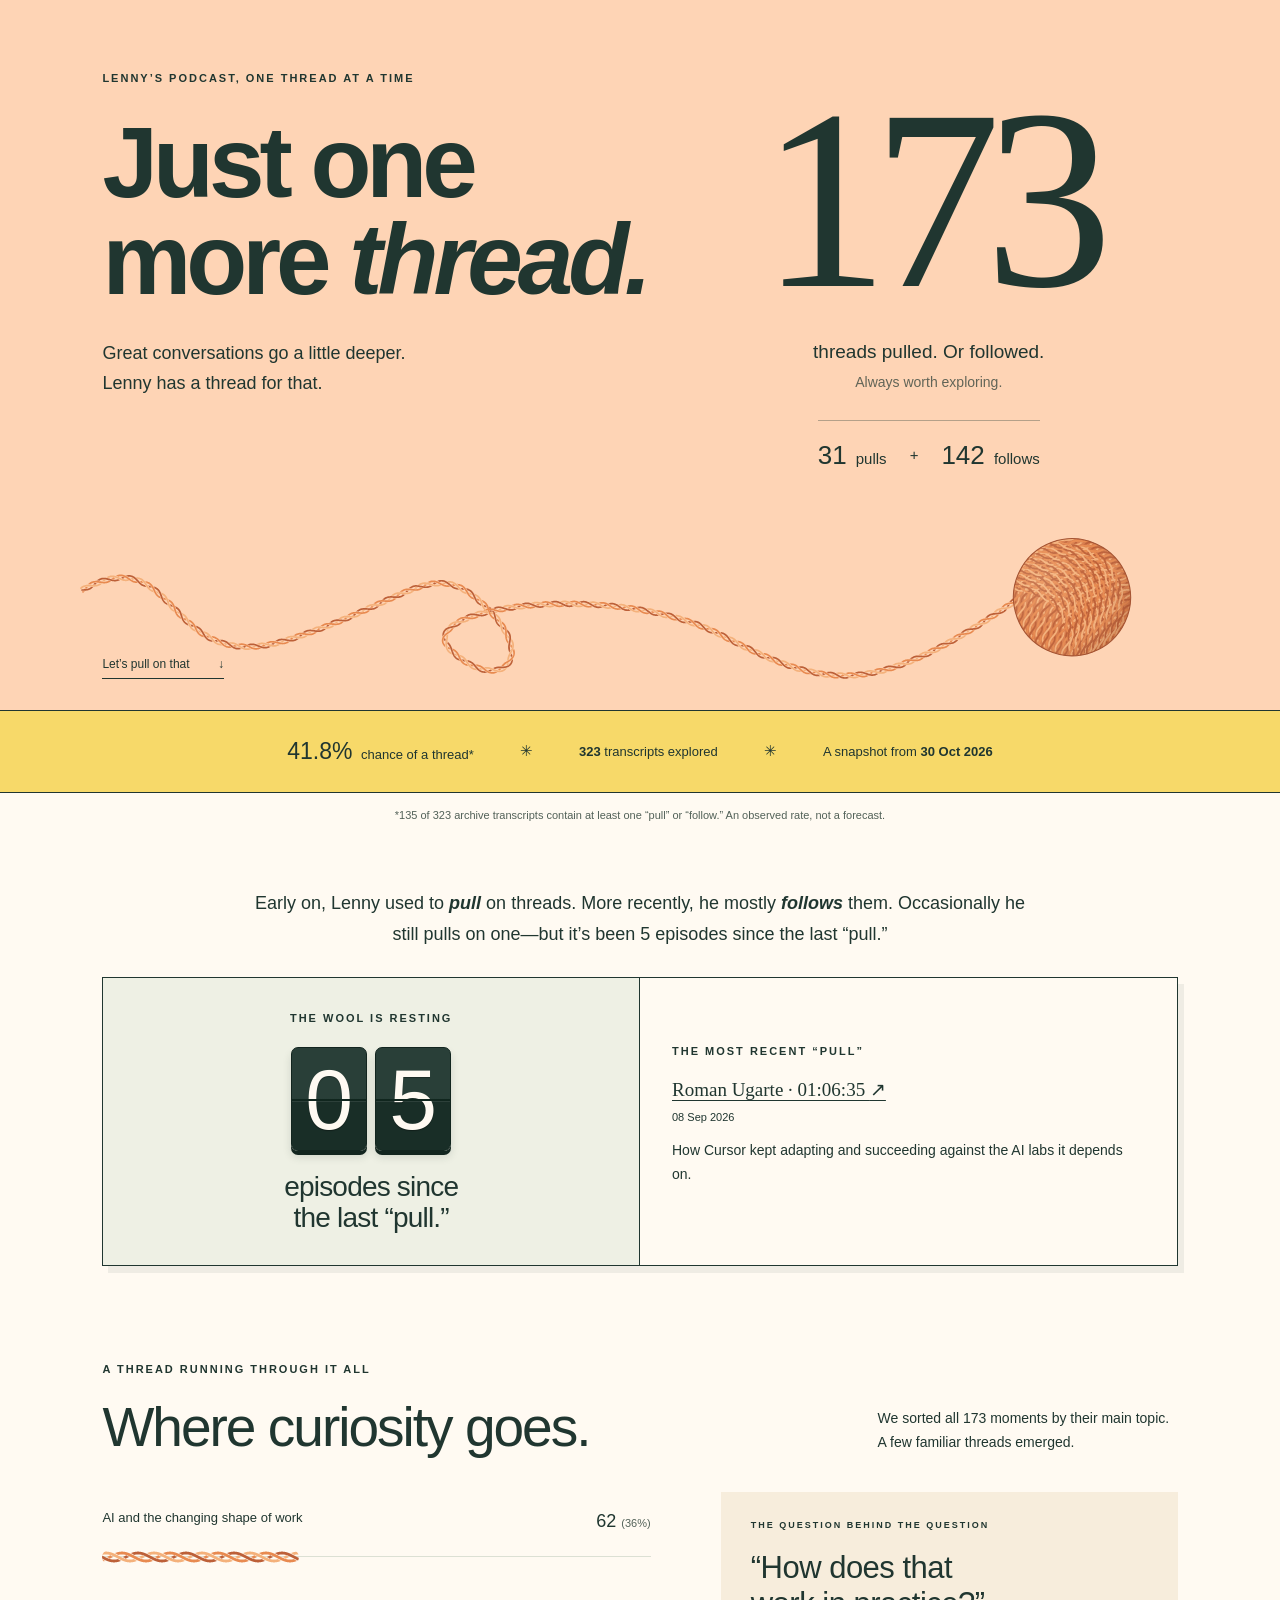
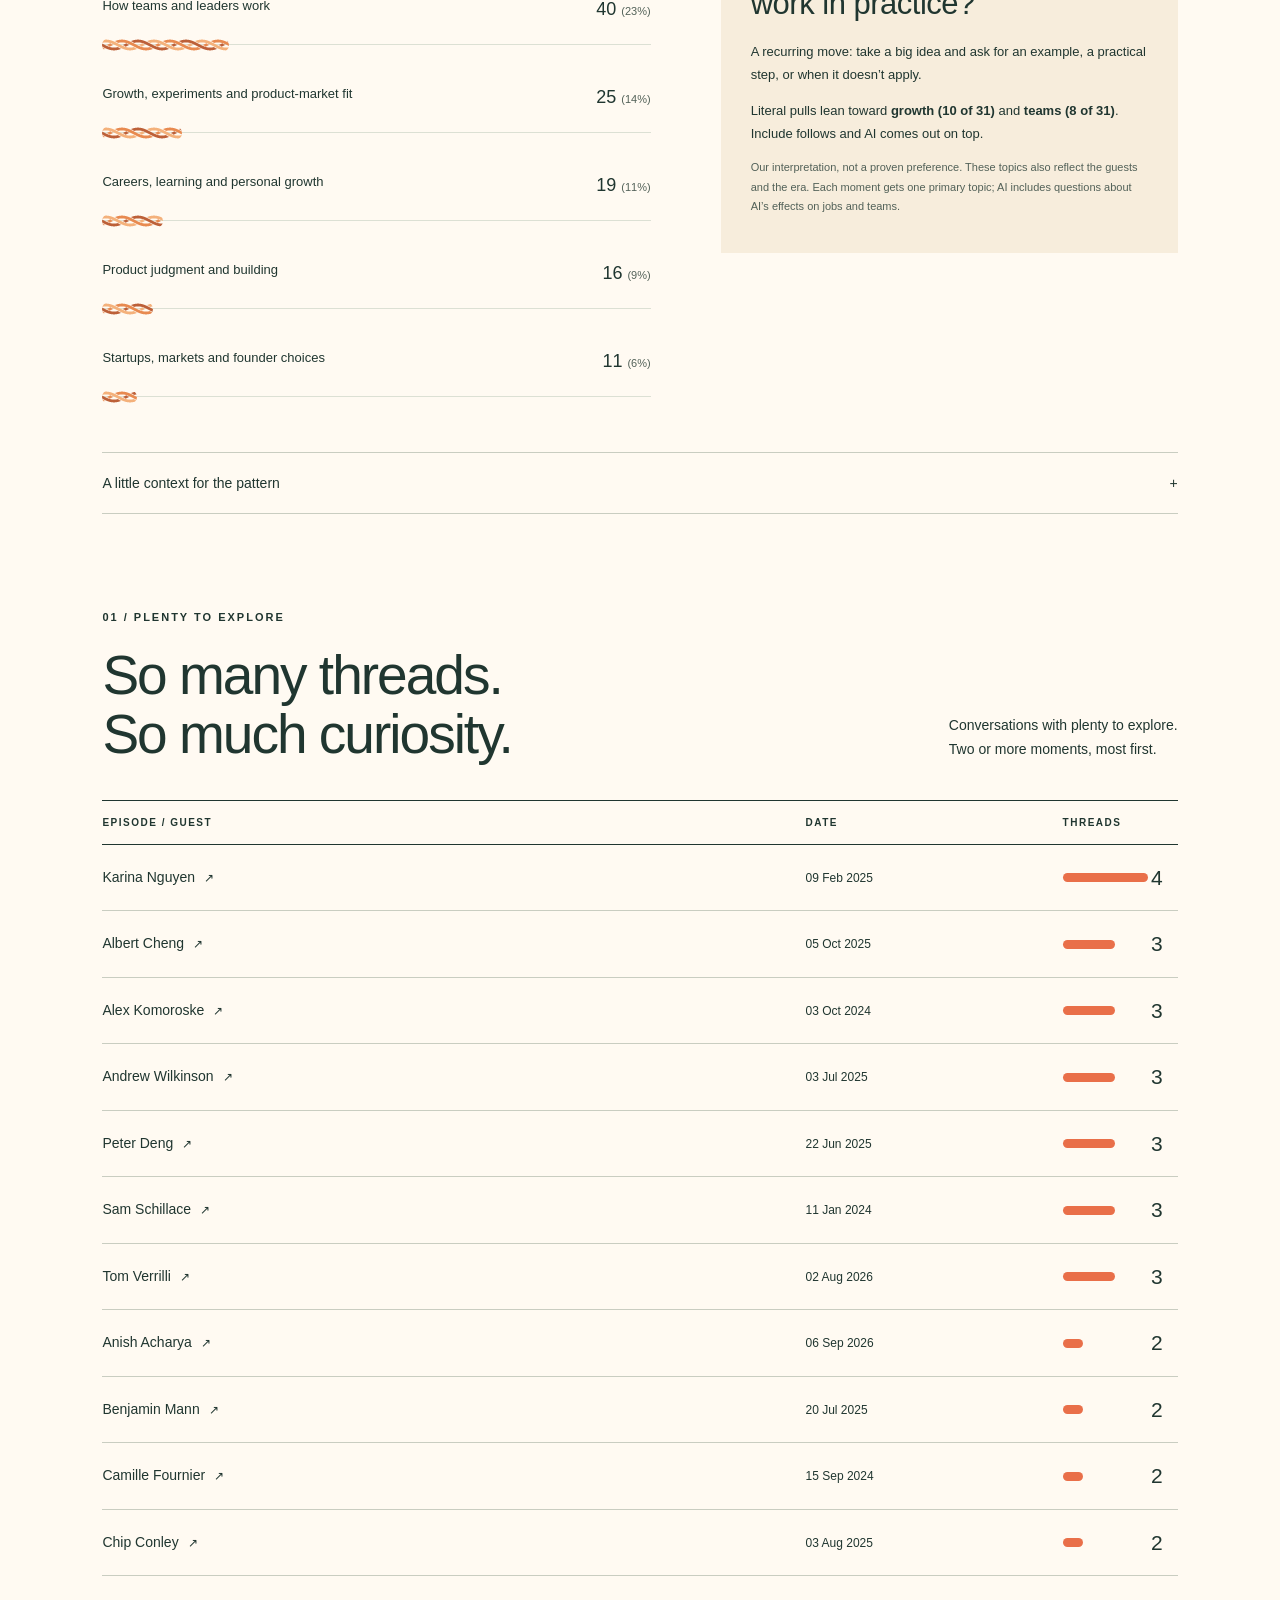
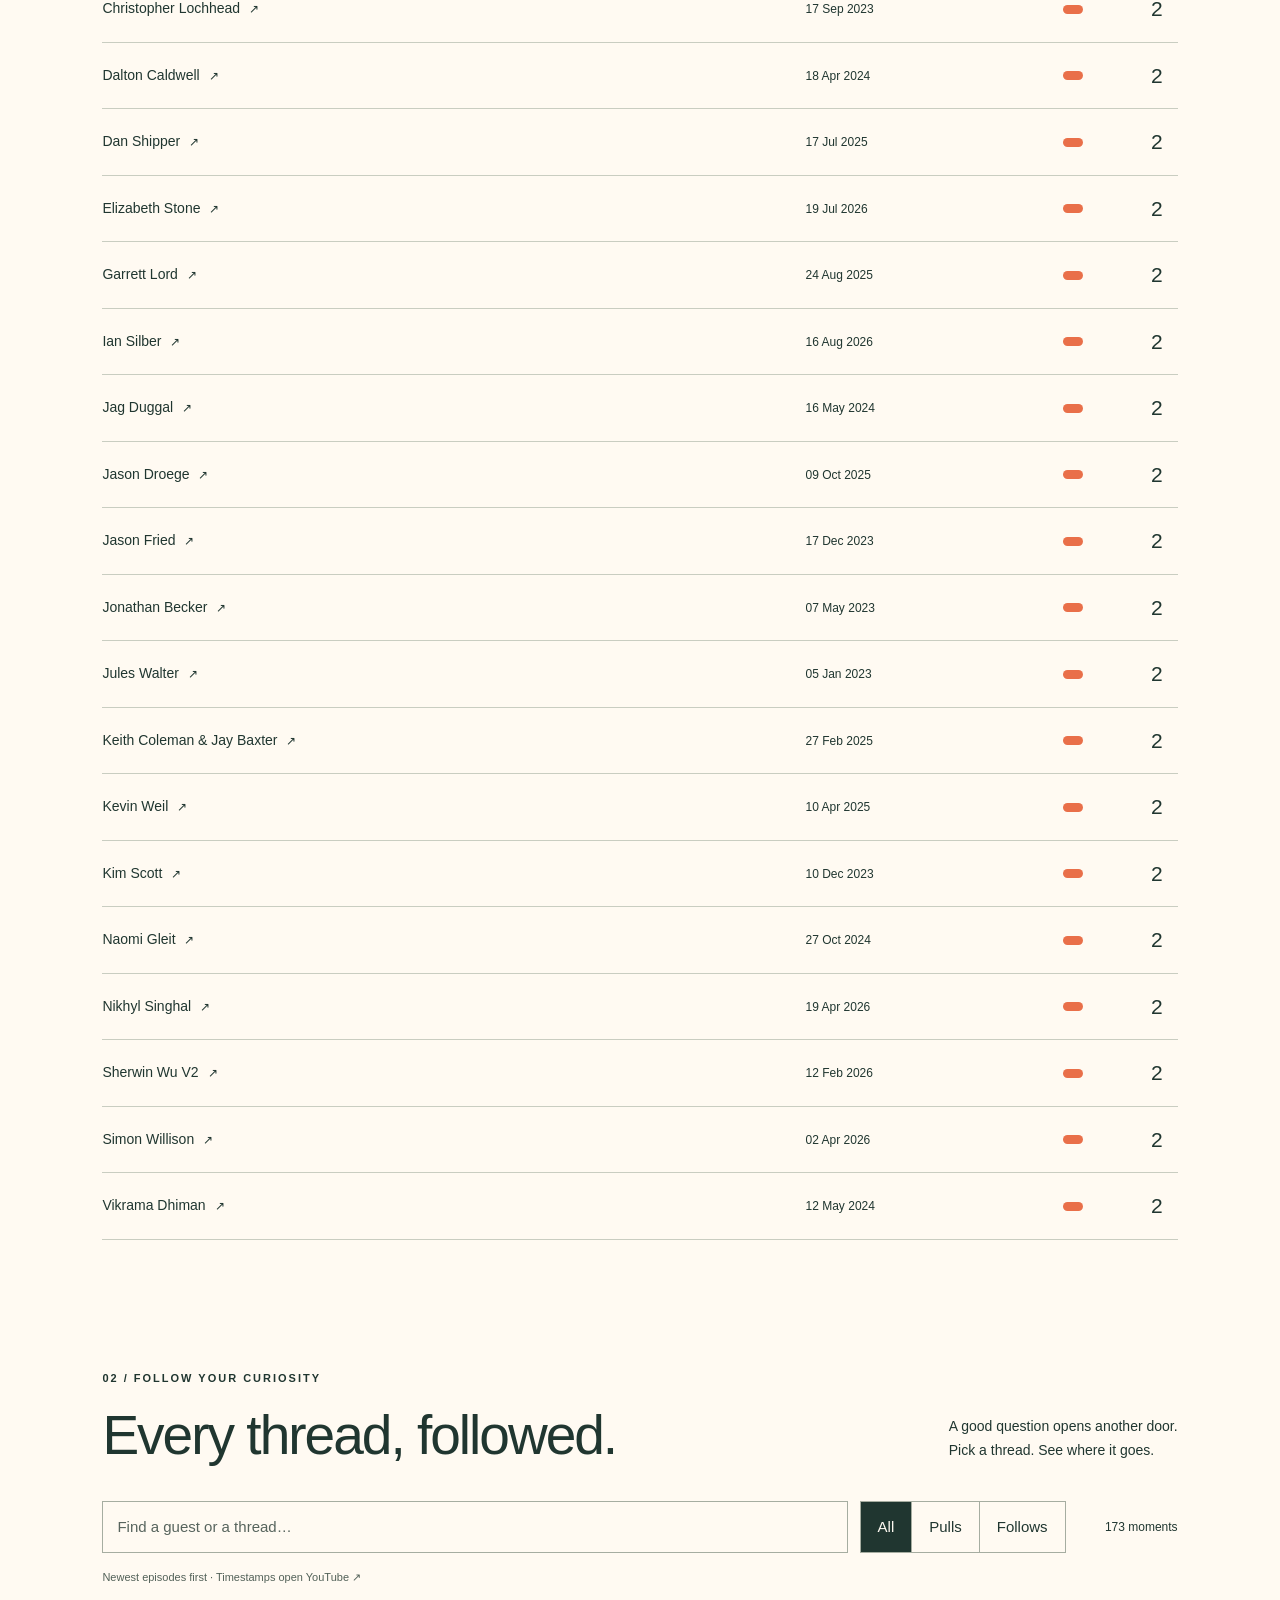
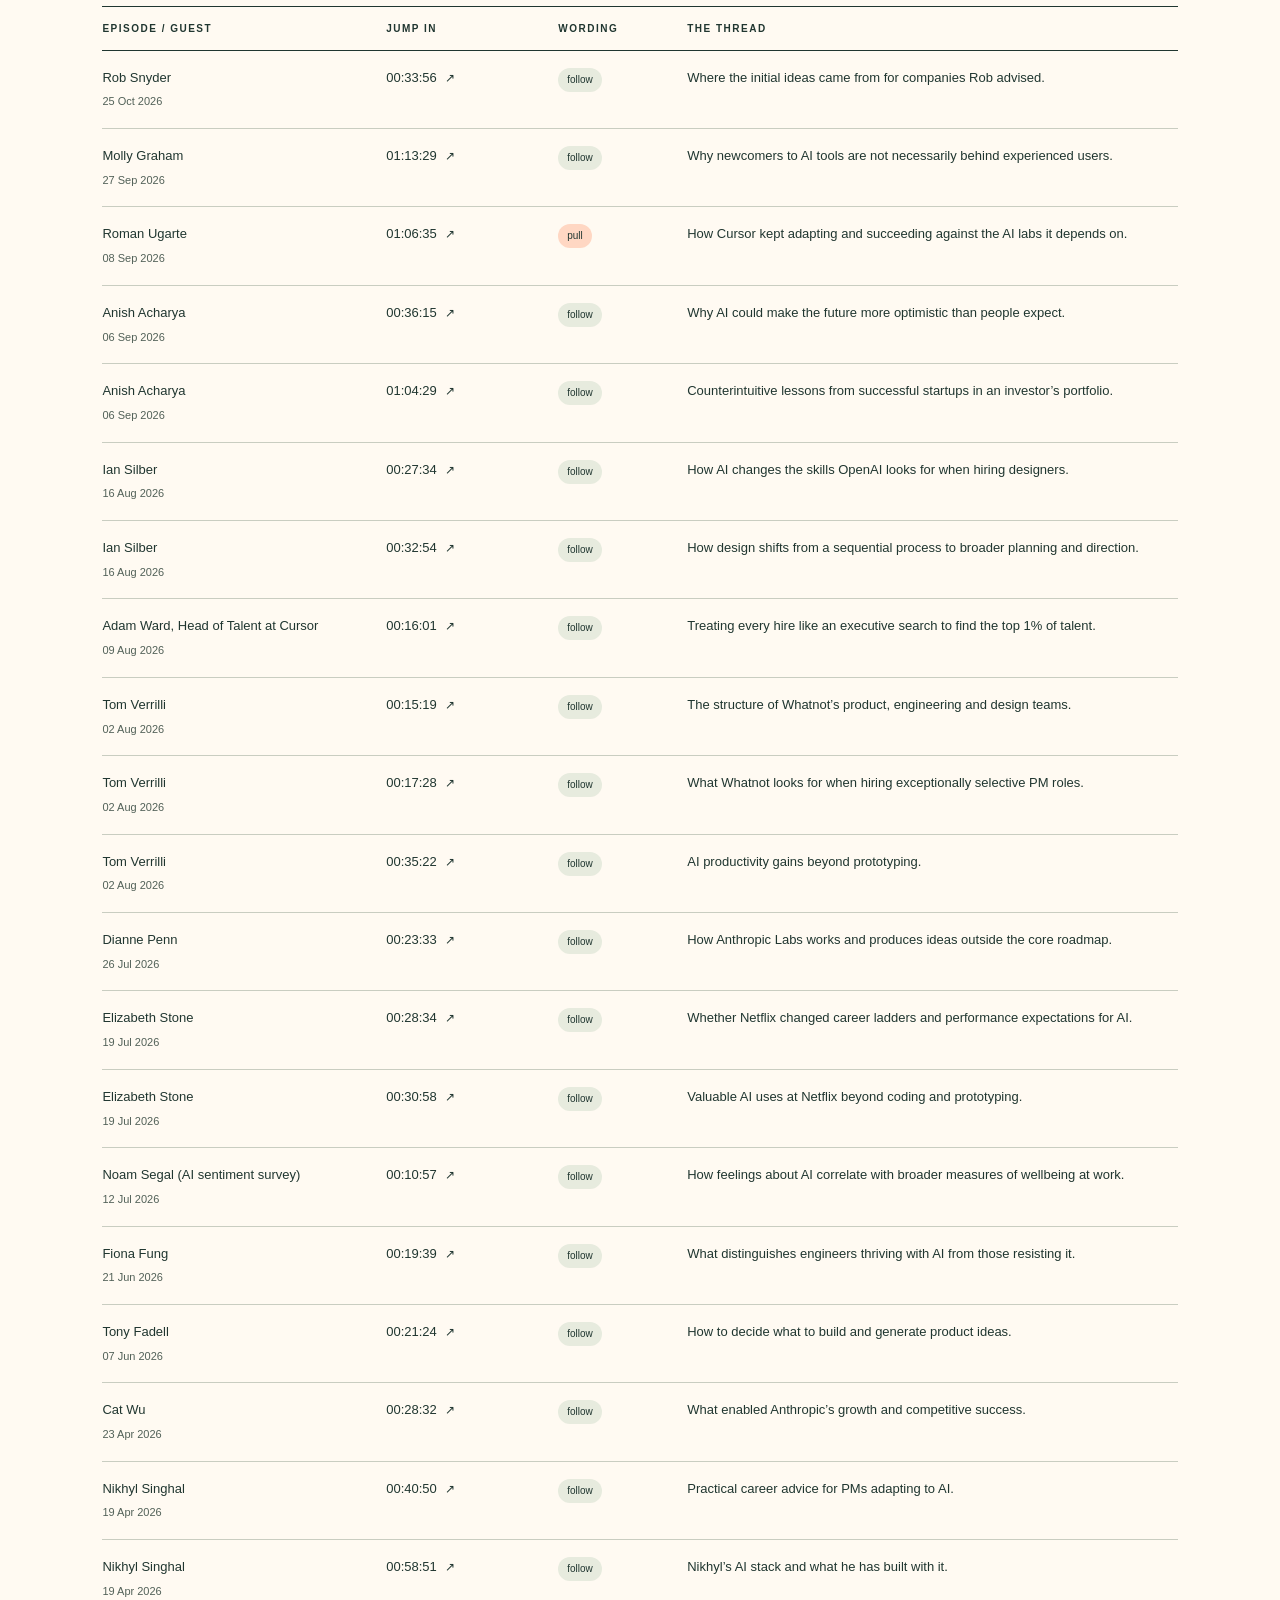
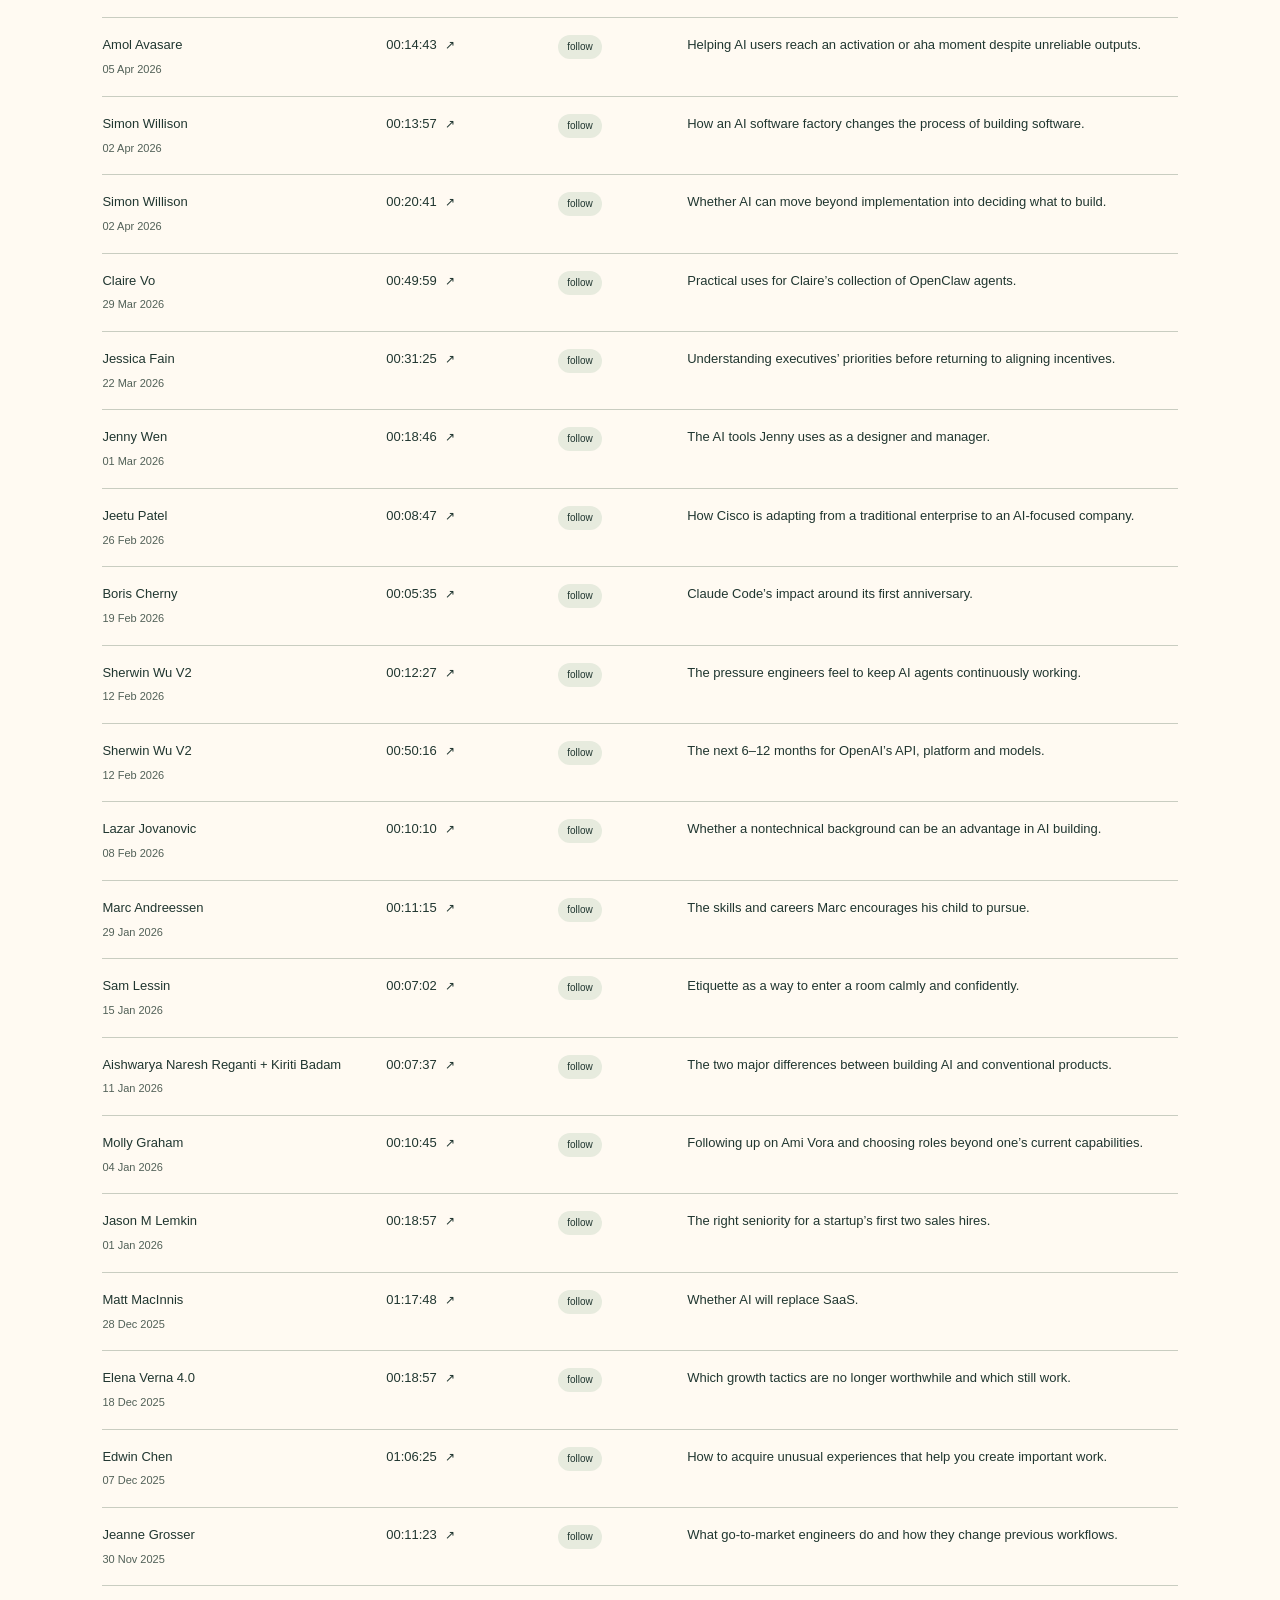
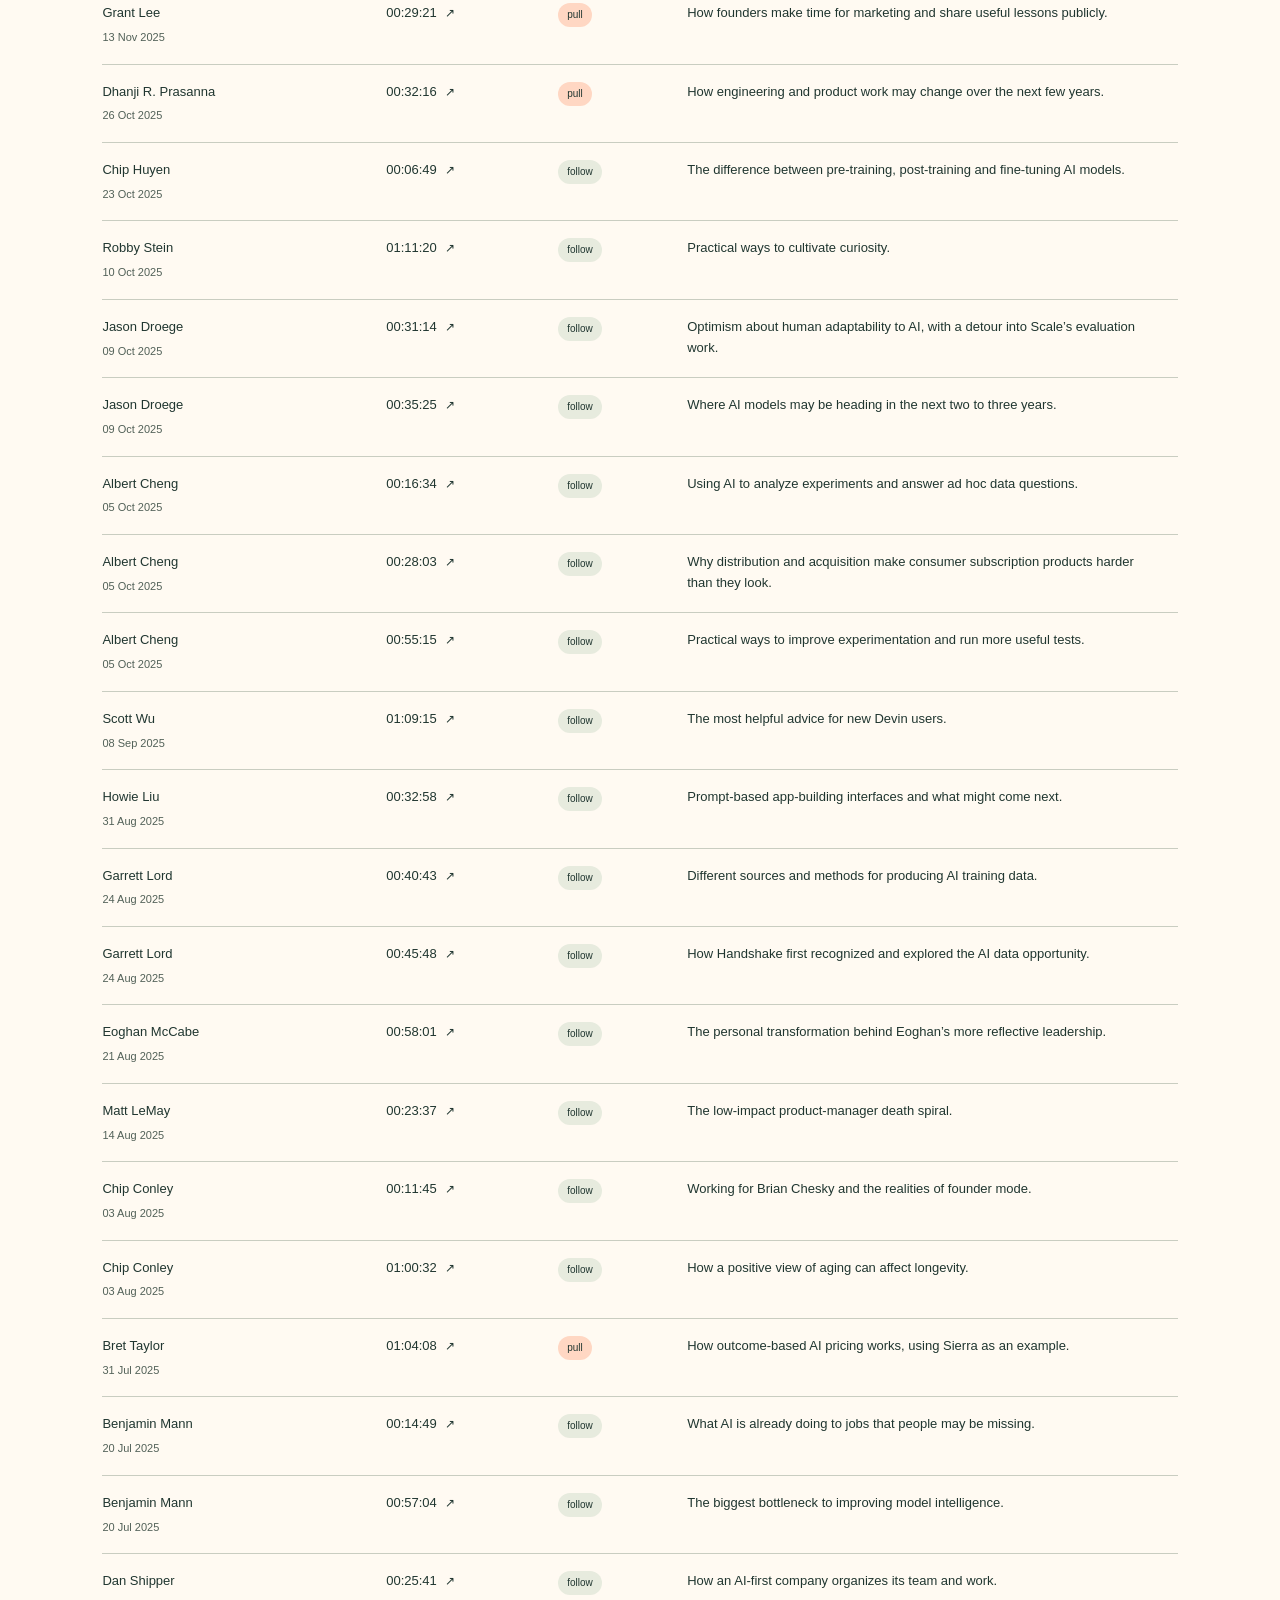
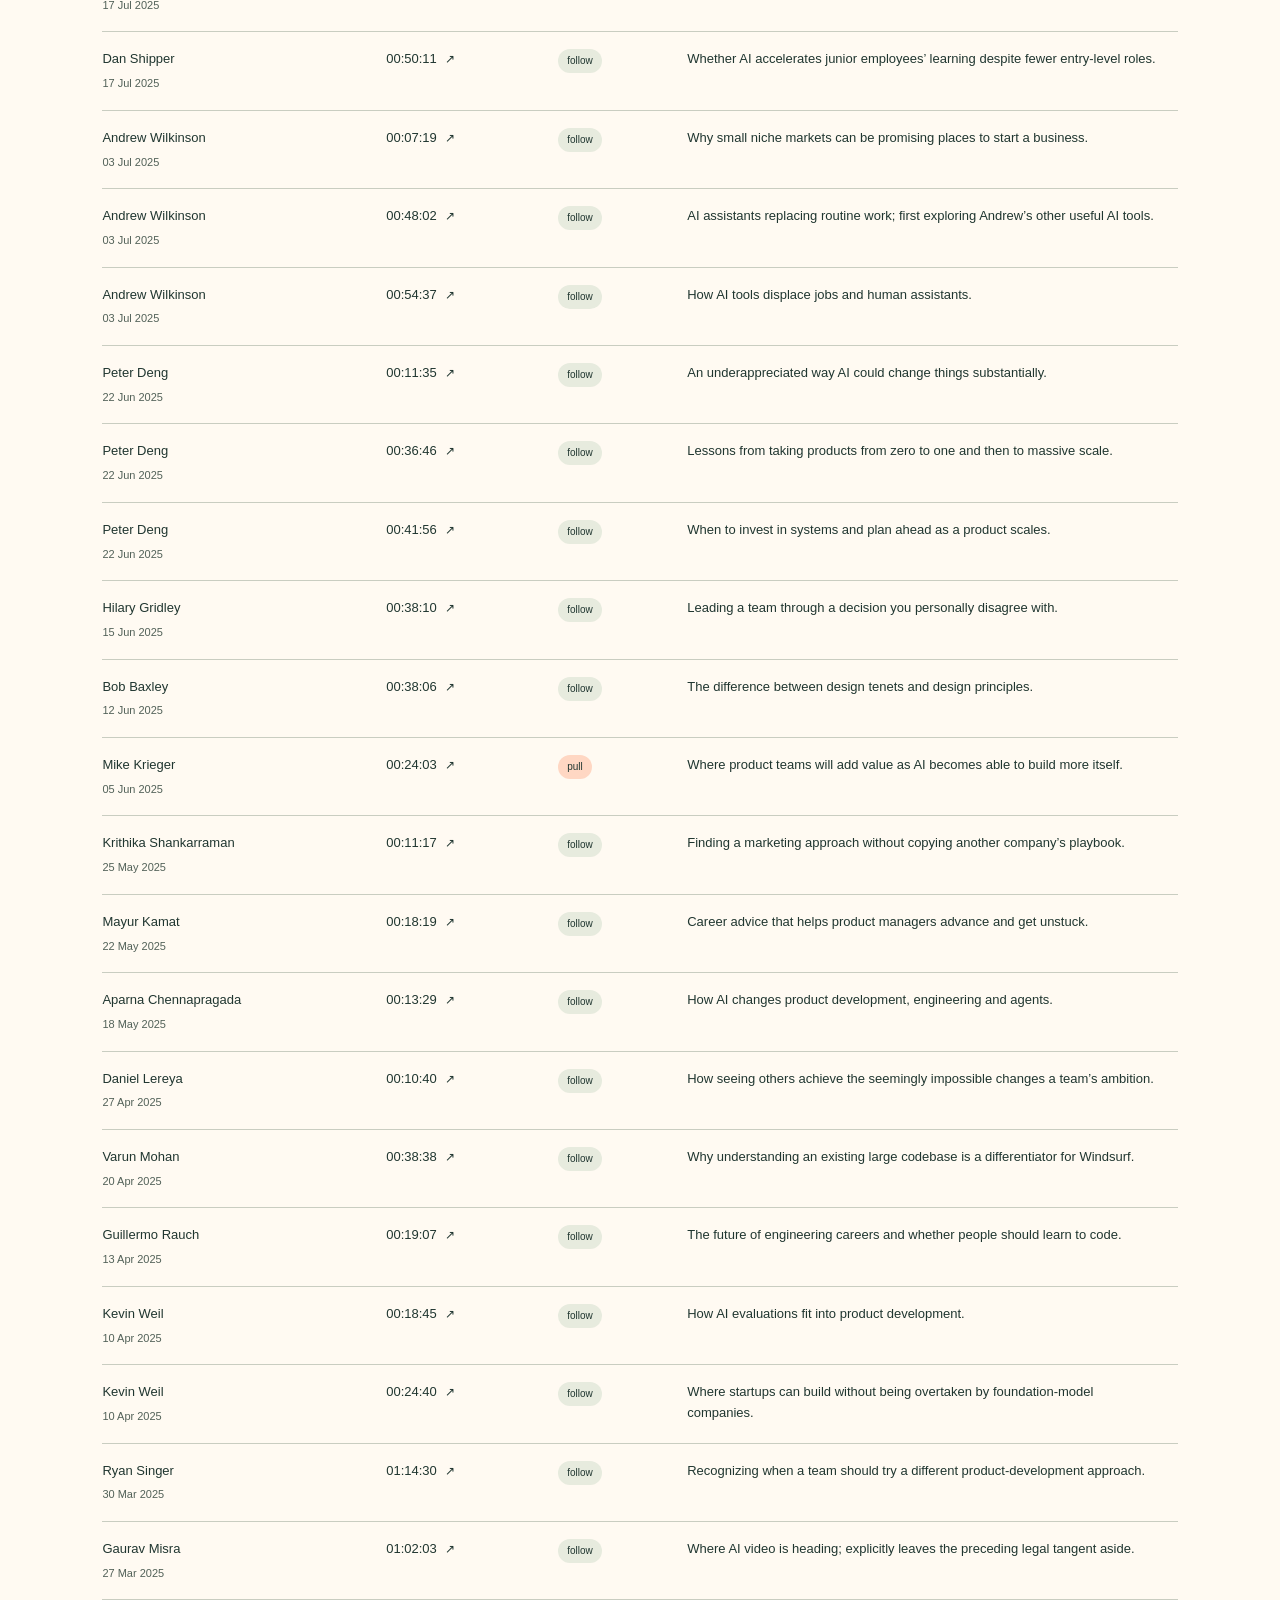
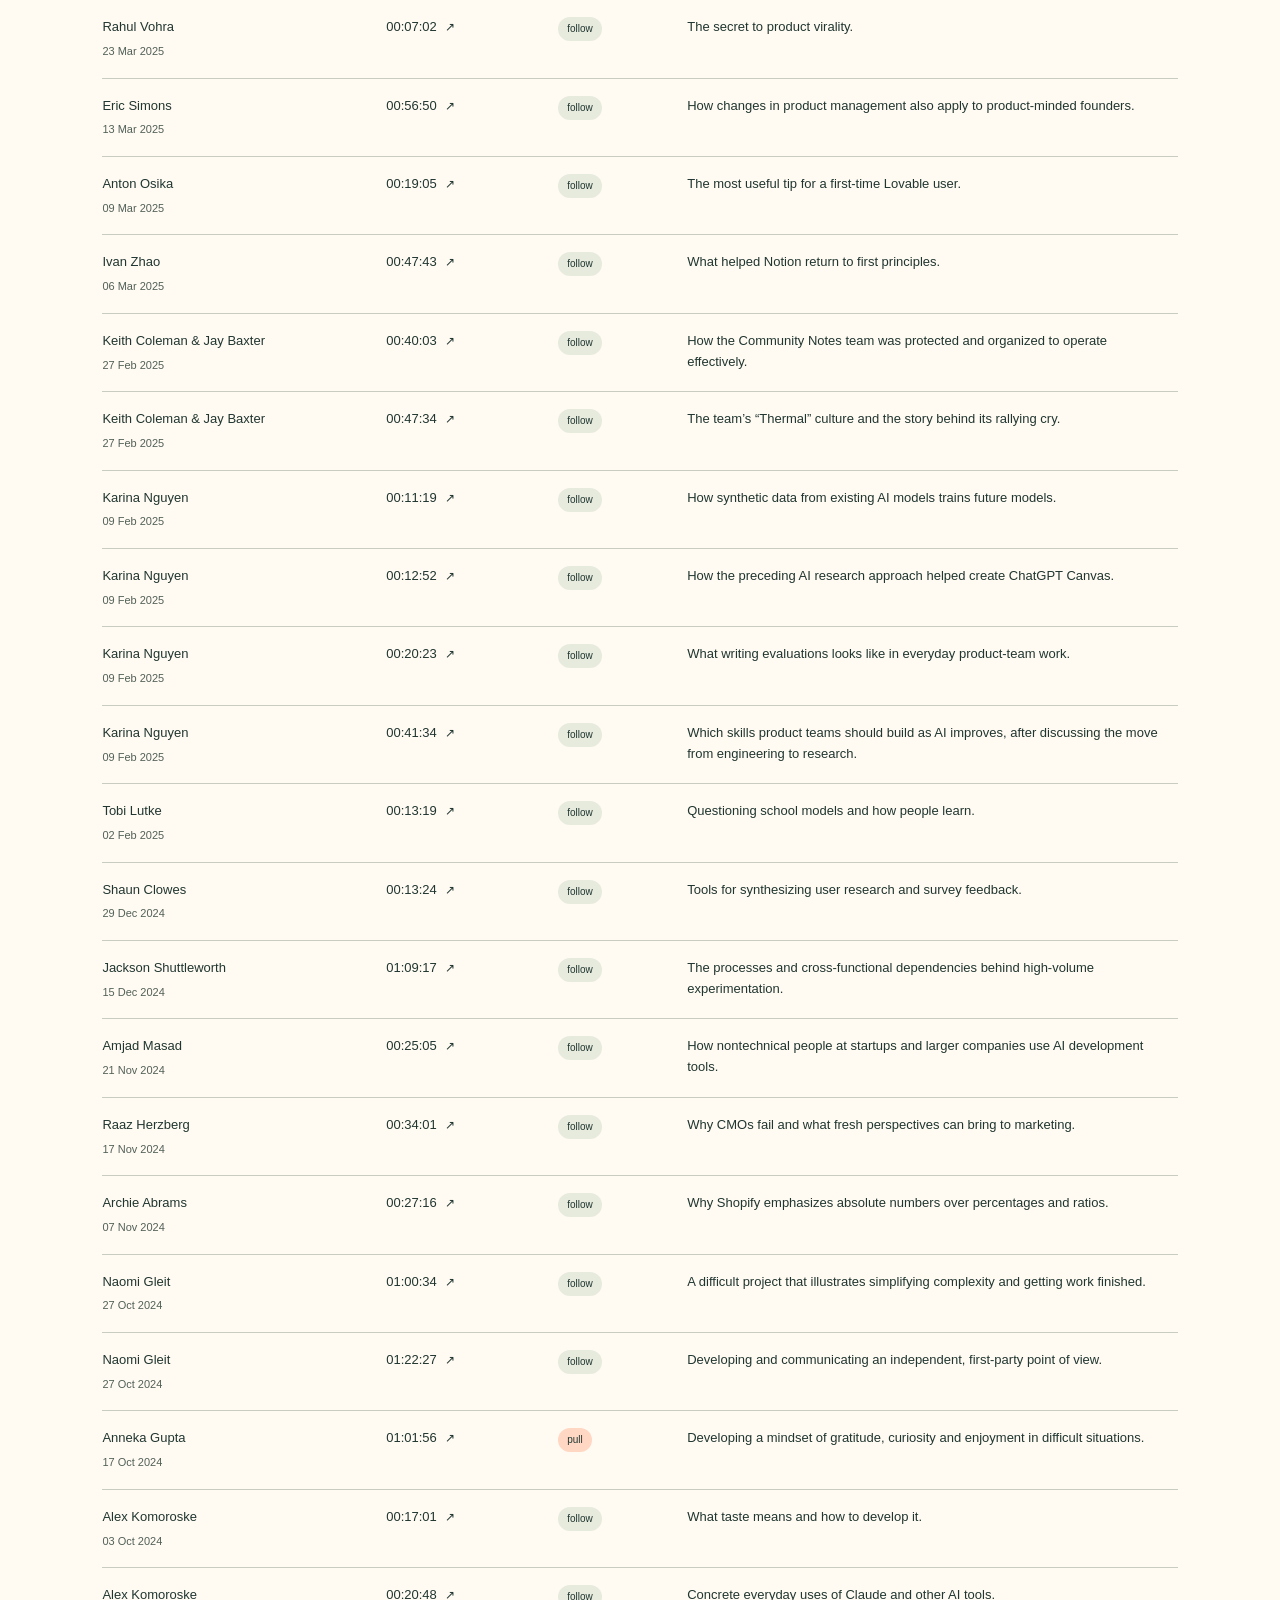
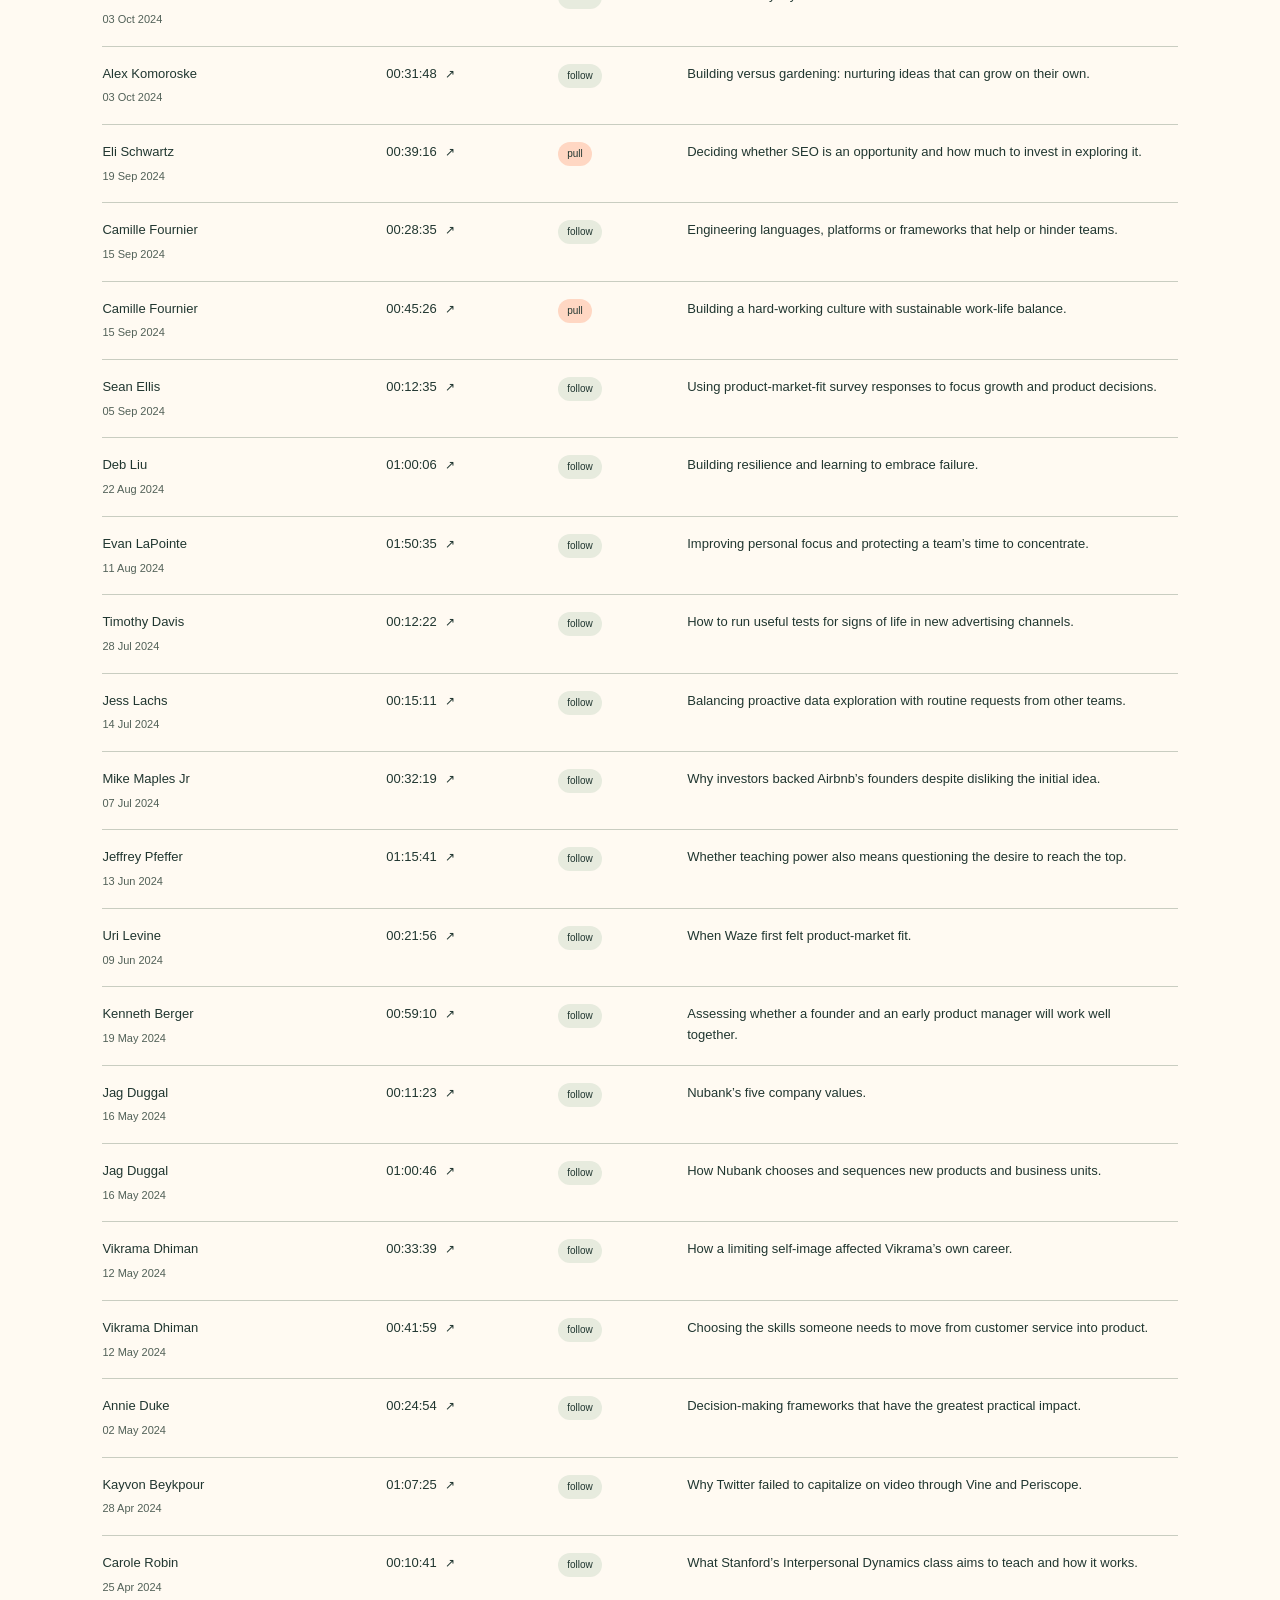
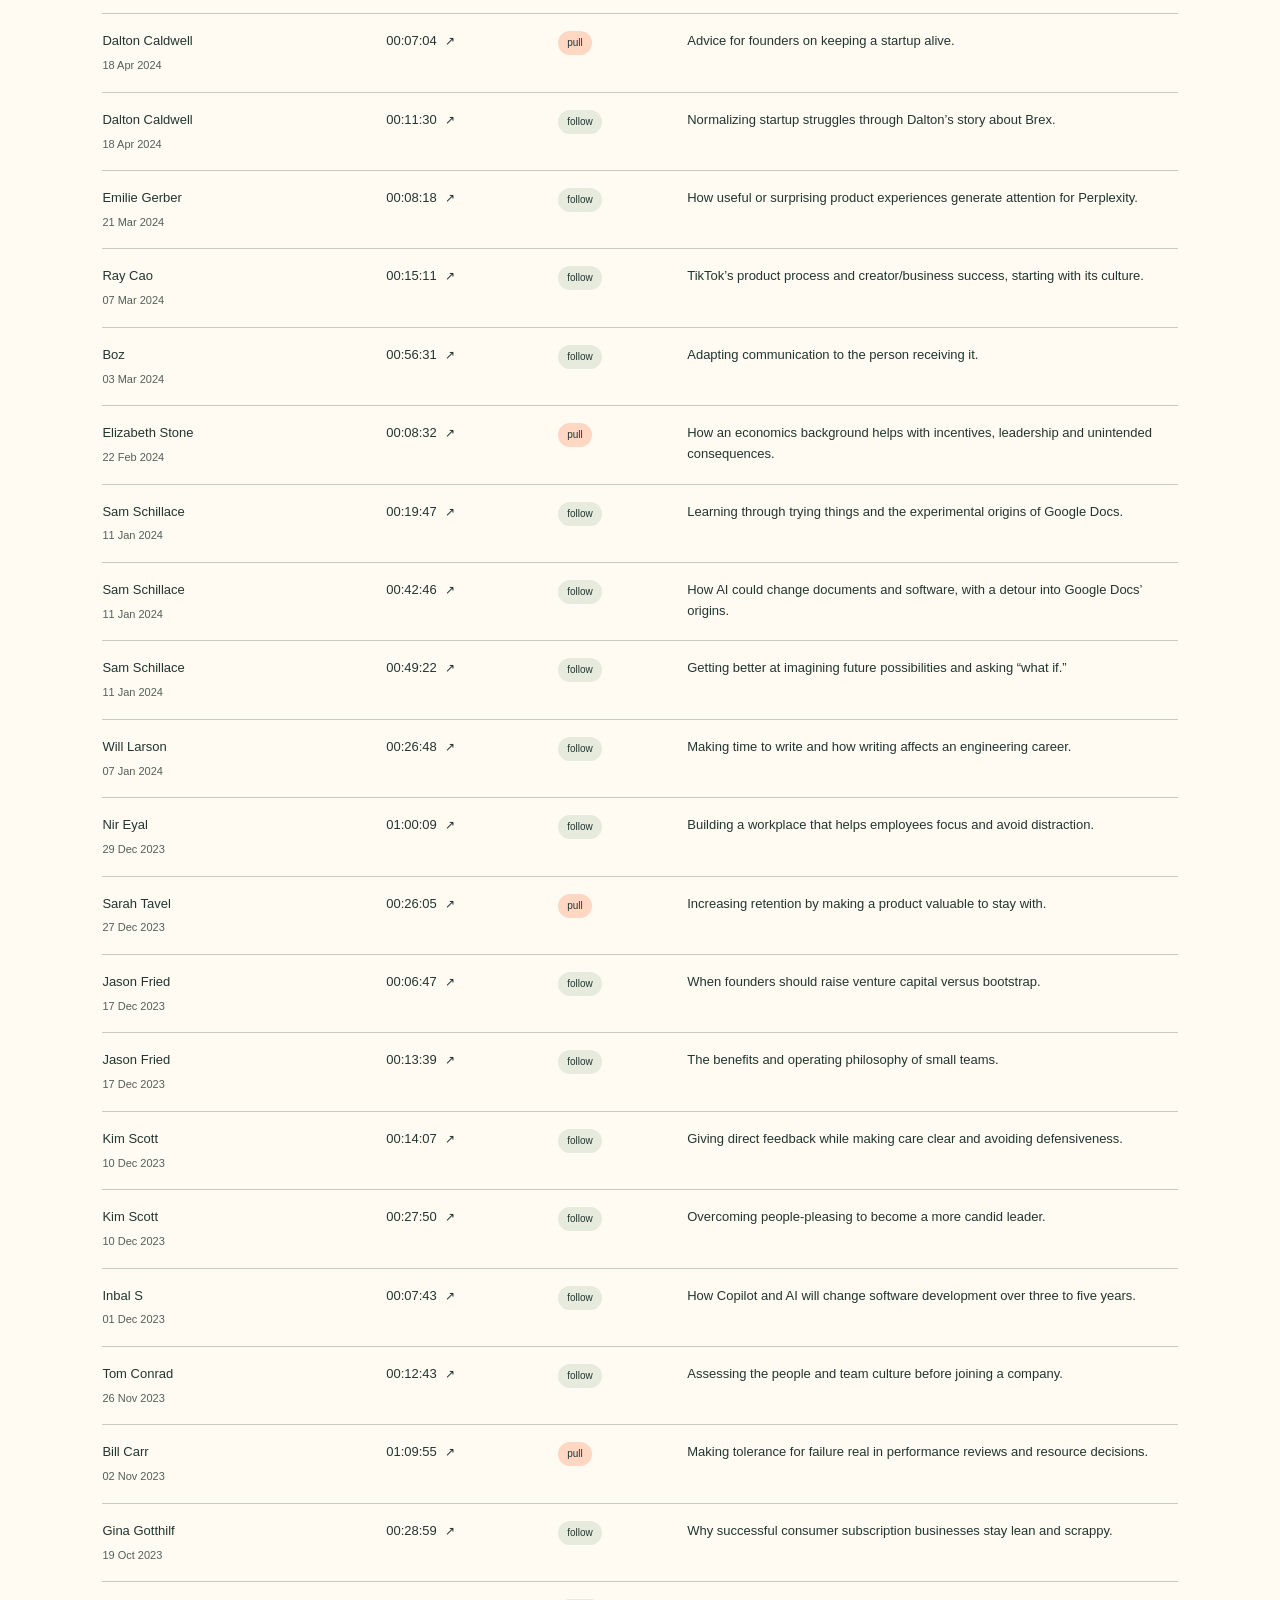
==== index.html @ 4c7e746a "Publish Thread Census static site and source" ====
<!doctype html>
<html lang="en">
<head>
<meta charset="utf-8"><meta name="viewport" content="width=device-width,initial-scale=1">
<title>Just one more thread — A Lenny’s Podcast thread census</title>
<meta name="description" content="173 little invitations to go deeper. An affectionate, unofficial census of the threads Lenny pulls and follows on his podcast.">
<meta name="theme-color" content="#fed4b5"><meta property="og:title" content="Just one more thread."><meta property="og:description" content="173 invitations to go deeper. An unofficial Lenny’s Podcast thread census."><meta property="og:type" content="website">
<link rel="icon" href="favicon.svg" type="image/svg+xml"><link rel="stylesheet" href="style.css"><script src="script.js" defer></script>
</head>
<body>
<a class="skip" href="#moments">Skip to the threads</a>
<main>
<section class="hero" aria-labelledby="headline">
<div class="hero-copy"><p class="eyebrow">LENNY’S PODCAST, ONE THREAD AT A TIME</p><h1 id="headline">Just one<br>more <em>thread.</em></h1><p class="intro">Great conversations go a little deeper.<br>Lenny has a thread for that.</p></div>
<div class="hero-number"><span class="number">173</span><p>threads pulled. Or followed.<br><span>Always worth exploring.</span></p><div class="count-key"><span><b>31</b> pulls</span><span>+</span><span><b>142</b> follows</span></div></div>
<svg class="hero-thread" viewBox="0 0 1200 200" fill="none" aria-hidden="true"><defs><mask id="hero-ply-0" maskUnits="userSpaceOnUse" x="-200" y="-200" width="1500" height="500"><rect x="-200" y="-200" width="1500" height="500" fill="white"/><path d="M-5.78,70.83 L-5.25,70.80 L-4.70,70.79 L-4.16,70.79 L-3.60,70.82 L-3.05,70.86 L-2.48,70.91 L-1.92,70.97 L-1.36,71.04" stroke="black" stroke-width="2.9"/><path d="M26.20,64.24 L26.72,64.43 L27.23,64.65 L27.72,64.88 L28.23,65.14 L28.72,65.41 L29.20,65.70 L29.69,66.00 L30.17,66.31" stroke="black" stroke-width="2.9"/><path d="M57.19,74.84 L57.52,75.27 L57.83,75.71 L58.13,76.18 L58.42,76.65 L58.69,77.14 L58.95,77.64 L59.21,78.14 L59.46,78.65" stroke="black" stroke-width="2.9"/><path d="M81.37,96.37 L81.60,96.84 L81.81,97.34 L82.01,97.84 L82.20,98.35 L82.38,98.88 L82.55,99.41 L82.72,99.94 L82.88,100.48" stroke="black" stroke-width="2.9"/><path d="M104.25,118.40 L104.51,118.85 L104.78,119.31 L105.03,119.79 L105.27,120.27 L105.51,120.77 L105.74,121.27 L105.97,121.78 L106.20,122.29" stroke="black" stroke-width="2.9"/><path d="M130.80,134.78 L131.19,135.12 L131.58,135.48 L131.96,135.84 L132.35,136.23 L132.72,136.62 L133.11,137.02 L133.48,137.43 L133.86,137.84" stroke="black" stroke-width="2.9"/><path d="M161.26,140.92 L161.76,141.10 L162.23,141.30 L162.73,141.52 L163.21,141.74 L163.71,141.98 L164.20,142.23 L164.70,142.48 L165.20,142.74" stroke="black" stroke-width="2.9"/><path d="M192.47,137.58 L193.00,137.64 L193.53,137.71 L194.05,137.80 L194.59,137.91 L195.12,138.02 L195.66,138.15 L196.21,138.28 L196.75,138.41" stroke="black" stroke-width="2.9"/><path d="M222.89,128.47 L223.42,128.47 L223.95,128.49 L224.49,128.52 L225.03,128.57 L225.58,128.63 L226.13,128.70 L226.69,128.78 L227.25,128.86" stroke="black" stroke-width="2.9"/><path d="M252.86,117.51 L253.39,117.49 L253.92,117.49 L254.46,117.50 L255.00,117.52 L255.56,117.56 L256.11,117.61 L256.67,117.66 L257.23,117.72" stroke="black" stroke-width="2.9"/><path d="M282.36,105.34 L282.89,105.30 L283.42,105.28 L283.96,105.27 L284.51,105.27 L285.06,105.29 L285.62,105.32 L286.18,105.35 L286.74,105.39" stroke="black" stroke-width="2.9"/><path d="M311.52,92.25 L312.04,92.20 L312.58,92.17 L313.12,92.15 L313.67,92.14 L314.22,92.15 L314.78,92.16 L315.34,92.19 L315.90,92.22" stroke="black" stroke-width="2.9"/><path d="M340.88,79.30 L341.42,79.27 L341.95,79.26 L342.50,79.27 L343.05,79.29 L343.60,79.33 L344.16,79.37 L344.72,79.43 L345.28,79.49" stroke="black" stroke-width="2.9"/><path d="M372.19,70.55 L372.72,70.67 L373.25,70.82 L373.78,70.99 L374.30,71.17 L374.83,71.38 L375.35,71.60 L375.86,71.83 L376.38,72.08" stroke="black" stroke-width="2.9"/><path d="M404.28,77.10 L404.65,77.50 L405.01,77.91 L405.35,78.33 L405.68,78.78 L406.01,79.24 L406.32,79.71 L406.63,80.19 L406.92,80.67" stroke="black" stroke-width="2.9"/><path d="M429.99,96.98 L430.23,97.45 L430.45,97.94 L430.67,98.44 L430.86,98.96 L431.05,99.48 L431.23,100.01 L431.40,100.55 L431.57,101.09" stroke="black" stroke-width="2.9"/><path d="M450.61,122.03 L450.73,122.56 L450.82,123.09 L450.90,123.64 L450.97,124.19 L451.02,124.75 L451.05,125.31 L451.08,125.87 L451.09,126.44" stroke="black" stroke-width="2.9"/><path d="M459.11,153.75 L458.83,154.27 L458.53,154.75 L458.19,155.23 L457.84,155.68 L457.46,156.13 L457.07,156.54 L456.65,156.95 L456.23,157.34" stroke="black" stroke-width="2.9"/><path d="M432.73,171.56 L432.20,171.35 L431.70,171.11 L431.21,170.86 L430.72,170.58 L430.23,170.28 L429.75,169.97 L429.29,169.65 L428.83,169.31" stroke="black" stroke-width="2.9"/><path d="M402.16,159.72 L401.85,159.30 L401.54,158.85 L401.24,158.38 L400.95,157.91 L400.68,157.42 L400.41,156.92 L400.16,156.42 L399.91,155.91" stroke="black" stroke-width="2.9"/><path d="M380.88,134.56 L381.03,133.98 L381.22,133.41 L381.46,132.86 L381.73,132.33 L382.03,131.81 L382.36,131.32 L382.73,130.84 L383.11,130.40" stroke="black" stroke-width="2.9"/><path d="M403.27,110.89 L403.81,110.84 L404.34,110.82 L404.90,110.81 L405.44,110.82 L406.01,110.84 L406.57,110.88 L407.13,110.93 L407.69,110.98" stroke="black" stroke-width="2.9"/><path d="M434.20,101.33 L434.73,101.39 L435.26,101.47 L435.79,101.57 L436.33,101.68 L436.87,101.81 L437.42,101.95 L437.96,102.10 L438.50,102.25" stroke="black" stroke-width="2.9"/><path d="M465.98,96.15 L466.50,96.27 L467.02,96.40 L467.54,96.55 L468.07,96.71 L468.59,96.89 L469.12,97.09 L469.64,97.28 L470.17,97.49" stroke="black" stroke-width="2.9"/><path d="M498.04,93.67 L498.54,93.82 L499.05,93.99 L499.56,94.18 L500.07,94.38 L500.58,94.60 L501.09,94.83 L501.60,95.06 L502.11,95.31" stroke="black" stroke-width="2.9"/><path d="M530.17,93.36 L530.66,93.54 L531.16,93.74 L531.66,93.96 L532.15,94.19 L532.65,94.44 L533.14,94.70 L533.63,94.97 L534.13,95.25" stroke="black" stroke-width="2.9"/><path d="M562.25,95.06 L562.73,95.27 L563.22,95.51 L563.70,95.76 L564.18,96.02 L564.66,96.30 L565.14,96.59 L565.61,96.89 L566.09,97.20" stroke="black" stroke-width="2.9"/><path d="M594.16,98.84 L594.63,99.08 L595.10,99.35 L595.57,99.63 L596.03,99.93 L596.49,100.24 L596.94,100.56 L597.39,100.89 L597.85,101.23" stroke="black" stroke-width="2.9"/><path d="M625.74,104.92 L626.20,105.20 L626.64,105.50 L627.08,105.82 L627.52,106.15 L627.95,106.50 L628.38,106.86 L628.81,107.22 L629.23,107.59" stroke="black" stroke-width="2.9"/><path d="M656.71,113.71 L657.13,114.03 L657.55,114.38 L657.96,114.74 L658.36,115.11 L658.76,115.50 L659.15,115.90 L659.54,116.31 L659.92,116.72" stroke="black" stroke-width="2.9"/><path d="M686.58,125.89 L686.95,126.26 L687.33,126.66 L687.68,127.07 L688.03,127.49 L688.38,127.93 L688.72,128.37 L689.05,128.82 L689.38,129.29" stroke="black" stroke-width="2.9"/><path d="M715.16,140.27 L715.53,140.65 L715.90,141.04 L716.26,141.44 L716.61,141.86 L716.95,142.29 L717.30,142.73 L717.64,143.17 L717.97,143.62" stroke="black" stroke-width="2.9"/><path d="M744.15,153.53 L744.54,153.88 L744.93,154.24 L745.31,154.63 L745.68,155.03 L746.05,155.43 L746.42,155.85 L746.79,156.28 L747.15,156.71" stroke="black" stroke-width="2.9"/><path d="M773.98,164.48 L774.40,164.78 L774.82,165.11 L775.23,165.45 L775.65,165.81 L776.06,166.17 L776.47,166.55 L776.87,166.93 L777.28,167.32" stroke="black" stroke-width="2.9"/><path d="M804.82,171.41 L805.29,171.65 L805.75,171.90 L806.22,172.17 L806.68,172.46 L807.15,172.75 L807.61,173.06 L808.08,173.37 L808.54,173.68" stroke="black" stroke-width="2.9"/><path d="M836.32,172.62 L836.83,172.76 L837.33,172.92 L837.85,173.09 L838.35,173.28 L838.87,173.47 L839.38,173.68 L839.90,173.89 L840.42,174.11" stroke="black" stroke-width="2.9"/><path d="M867.51,167.69 L868.02,167.74 L868.55,167.80 L869.08,167.88 L869.62,167.97 L870.16,168.08 L870.71,168.19 L871.25,168.31 L871.80,168.43" stroke="black" stroke-width="2.9"/><path d="M897.63,157.85 L898.15,157.83 L898.68,157.82 L899.22,157.83 L899.77,157.85 L900.32,157.88 L900.87,157.92 L901.43,157.96 L901.99,158.01" stroke="black" stroke-width="2.9"/><path d="M926.57,144.70 L927.10,144.63 L927.63,144.57 L928.16,144.53 L928.71,144.50 L929.26,144.49 L929.82,144.48 L930.38,144.47 L930.94,144.48" stroke="black" stroke-width="2.9"/><path d="M954.55,129.43 L955.07,129.33 L955.59,129.24 L956.13,129.17 L956.67,129.11 L957.22,129.06 L957.78,129.02 L958.34,128.98 L958.90,128.96" stroke="black" stroke-width="2.9"/><path d="M981.78,112.80 L982.30,112.67 L982.82,112.57 L983.35,112.47 L983.89,112.39 L984.44,112.32 L984.99,112.26 L985.55,112.20 L986.11,112.15" stroke="black" stroke-width="2.9"/><path d="M1008.48,95.26 L1008.99,95.12 L1009.51,95.00 L1010.04,94.89 L1010.58,94.80 L1011.12,94.71 L1011.67,94.64 L1012.23,94.57 L1012.79,94.50" stroke="black" stroke-width="2.9"/><path d="M-9.72,75.24 L-9.17,75.27 L-8.61,75.30 L-8.05,75.33 L-7.51,75.34 L-6.96,75.35 L-6.43,75.35 L-5.89,75.33 L-5.38,75.30" stroke="black" stroke-width="2.9"/><path d="M20.83,66.82 L21.34,67.05 L21.84,67.28 L22.35,67.51 L22.84,67.73 L23.33,67.94 L23.83,68.14 L24.30,68.33 L24.78,68.50" stroke="black" stroke-width="2.9"/><path d="M51.30,74.08 L51.59,74.56 L51.89,75.02 L52.19,75.49 L52.48,75.95 L52.78,76.39 L53.08,76.83 L53.40,77.26 L53.71,77.66" stroke="black" stroke-width="2.9"/><path d="M75.84,94.31 L76.01,94.85 L76.18,95.39 L76.36,95.91 L76.54,96.43 L76.73,96.95 L76.93,97.45 L77.15,97.93 L77.37,98.41" stroke="black" stroke-width="2.9"/><path d="M98.61,116.83 L98.81,117.35 L99.01,117.88 L99.23,118.39 L99.45,118.91 L99.69,119.40 L99.93,119.89 L100.20,120.37 L100.47,120.82" stroke="black" stroke-width="2.9"/><path d="M124.97,134.94 L125.31,135.39 L125.67,135.84 L126.02,136.27 L126.39,136.69 L126.77,137.11 L127.14,137.50 L127.54,137.88 L127.94,138.23" stroke="black" stroke-width="2.9"/><path d="M155.85,143.13 L156.33,143.42 L156.82,143.72 L157.30,144.00 L157.80,144.26 L158.29,144.51 L158.79,144.75 L159.28,144.96 L159.80,145.16" stroke="black" stroke-width="2.9"/><path d="M187.79,141.09 L188.33,141.25 L188.87,141.41 L189.41,141.55 L189.95,141.69 L190.50,141.80 L191.03,141.90 L191.56,141.99 L192.10,142.05" stroke="black" stroke-width="2.9"/><path d="M218.64,132.54 L219.20,132.63 L219.75,132.71 L220.31,132.78 L220.86,132.85 L221.40,132.90 L221.95,132.93 L222.48,132.95 L223.01,132.95" stroke="black" stroke-width="2.9"/><path d="M248.78,121.76 L249.34,121.82 L249.90,121.88 L250.46,121.93 L251.01,121.97 L251.56,122.00 L252.10,122.01 L252.64,122.01 L253.17,121.99" stroke="black" stroke-width="2.9"/><path d="M278.46,109.74 L279.02,109.79 L279.58,109.82 L280.14,109.85 L280.69,109.87 L281.24,109.88 L281.78,109.87 L282.31,109.85 L282.84,109.81" stroke="black" stroke-width="2.9"/><path d="M307.70,96.74 L308.27,96.77 L308.83,96.79 L309.39,96.81 L309.94,96.82 L310.49,96.81 L311.03,96.79 L311.56,96.76 L312.09,96.70" stroke="black" stroke-width="2.9"/><path d="M336.89,83.65 L337.45,83.69 L338.01,83.73 L338.56,83.77 L339.12,83.79 L339.66,83.81 L340.20,83.81 L340.73,83.80 L341.26,83.77" stroke="black" stroke-width="2.9"/><path d="M367.17,73.76 L367.71,73.93 L368.23,74.10 L368.76,74.27 L369.29,74.43 L369.81,74.58 L370.32,74.72 L370.82,74.84 L371.32,74.95" stroke="black" stroke-width="2.9"/><path d="M398.32,77.00 L398.67,77.44 L399.02,77.87 L399.37,78.30 L399.71,78.72 L400.06,79.13 L400.40,79.52 L400.75,79.91 L401.10,80.28" stroke="black" stroke-width="2.9"/><path d="M424.39,95.08 L424.58,95.61 L424.77,96.14 L424.96,96.66 L425.16,97.17 L425.37,97.67 L425.58,98.17 L425.81,98.65 L426.05,99.12" stroke="black" stroke-width="2.9"/><path d="M445.57,118.88 L445.64,119.44 L445.71,119.99 L445.78,120.54 L445.86,121.09 L445.94,121.62 L446.04,122.14 L446.14,122.66 L446.26,123.16" stroke="black" stroke-width="2.9"/><path d="M457.06,148.07 L456.81,148.57 L456.55,149.06 L456.29,149.52 L456.04,150.00 L455.79,150.46 L455.54,150.90 L455.31,151.35 L455.08,151.77" stroke="black" stroke-width="2.9"/><path d="M438.15,169.00 L437.64,168.78 L437.13,168.56 L436.63,168.34 L436.15,168.12 L435.66,167.91 L435.18,167.71 L434.72,167.52 L434.25,167.34" stroke="black" stroke-width="2.9"/><path d="M408.05,160.53 L407.76,160.05 L407.47,159.57 L407.18,159.10 L406.88,158.64 L406.59,158.19 L406.29,157.75 L405.97,157.32 L405.66,156.91" stroke="black" stroke-width="2.9"/><path d="M384.70,139.43 L384.74,138.88 L384.79,138.34 L384.85,137.81 L384.92,137.30 L385.00,136.80 L385.09,136.31 L385.19,135.91 L385.28,135.46" stroke="black" stroke-width="2.9"/><path d="M399.49,115.47 L400.05,115.47 L400.61,115.47 L401.16,115.47 L401.70,115.47 L402.25,115.45 L402.77,115.43 L403.29,115.40 L403.82,115.34" stroke="black" stroke-width="2.9"/><path d="M429.54,104.96 L430.09,105.10 L430.63,105.23 L431.17,105.36 L431.71,105.47 L432.24,105.58 L432.78,105.67 L433.31,105.74 L433.82,105.80" stroke="black" stroke-width="2.9"/><path d="M460.98,99.28 L461.51,99.47 L462.04,99.66 L462.56,99.85 L463.09,100.02 L463.60,100.18 L464.13,100.32 L464.64,100.45 L465.16,100.56" stroke="black" stroke-width="2.9"/><path d="M492.82,96.42 L493.33,96.65 L493.84,96.88 L494.35,97.10 L494.86,97.31 L495.37,97.51 L495.88,97.69 L496.39,97.86 L496.89,98.01" stroke="black" stroke-width="2.9"/><path d="M524.78,95.76 L525.28,96.03 L525.77,96.29 L526.27,96.54 L526.77,96.78 L527.26,97.02 L527.76,97.23 L528.25,97.43 L528.74,97.61" stroke="black" stroke-width="2.9"/><path d="M556.73,97.12 L557.20,97.42 L557.68,97.71 L558.16,97.99 L558.64,98.27 L559.12,98.53 L559.60,98.78 L560.08,99.01 L560.56,99.22" stroke="black" stroke-width="2.9"/><path d="M588.51,100.53 L588.97,100.85 L589.43,101.18 L589.89,101.49 L590.35,101.80 L590.81,102.09 L591.27,102.37 L591.74,102.63 L592.20,102.87" stroke="black" stroke-width="2.9"/><path d="M619.98,106.17 L620.41,106.53 L620.84,106.88 L621.27,107.23 L621.71,107.57 L622.15,107.90 L622.58,108.21 L623.03,108.51 L623.48,108.79" stroke="black" stroke-width="2.9"/><path d="M650.85,114.41 L651.25,114.81 L651.65,115.21 L652.05,115.59 L652.44,115.97 L652.85,116.34 L653.26,116.69 L653.67,117.03 L654.09,117.35" stroke="black" stroke-width="2.9"/><path d="M680.67,125.85 L681.02,126.30 L681.36,126.74 L681.71,127.17 L682.06,127.60 L682.41,128.01 L682.77,128.41 L683.13,128.79 L683.51,129.16" stroke="black" stroke-width="2.9"/><path d="M709.28,140.16 L709.61,140.62 L709.95,141.07 L710.29,141.51 L710.63,141.94 L710.98,142.36 L711.34,142.77 L711.71,143.16 L712.08,143.54" stroke="black" stroke-width="2.9"/><path d="M738.28,153.73 L738.63,154.17 L738.99,154.60 L739.35,155.02 L739.72,155.44 L740.09,155.84 L740.47,156.23 L740.86,156.60 L741.26,156.96" stroke="black" stroke-width="2.9"/><path d="M768.15,165.25 L768.55,165.65 L768.95,166.05 L769.35,166.44 L769.76,166.81 L770.16,167.18 L770.58,167.53 L771.00,167.86 L771.44,168.18" stroke="black" stroke-width="2.9"/><path d="M799.20,173.08 L799.65,173.42 L800.11,173.75 L800.56,174.07 L801.03,174.38 L801.50,174.68 L801.96,174.96 L802.44,175.23 L802.91,175.47" stroke="black" stroke-width="2.9"/><path d="M831.14,175.35 L831.65,175.60 L832.16,175.84 L832.67,176.06 L833.18,176.28 L833.70,176.48 L834.21,176.66 L834.73,176.83 L835.24,176.97" stroke="black" stroke-width="2.9"/><path d="M862.91,171.34 L863.45,171.48 L864.00,171.62 L864.55,171.75 L865.09,171.87 L865.63,171.97 L866.17,172.06 L866.70,172.13 L867.23,172.17" stroke="black" stroke-width="2.9"/><path d="M893.57,162.10 L894.13,162.17 L894.69,162.23 L895.24,162.28 L895.80,162.32 L896.35,162.34 L896.89,162.36 L897.43,162.35 L897.96,162.33" stroke="black" stroke-width="2.9"/><path d="M922.92,149.30 L923.49,149.32 L924.05,149.33 L924.61,149.32 L925.16,149.31 L925.71,149.29 L926.25,149.25 L926.78,149.20 L927.31,149.12" stroke="black" stroke-width="2.9"/><path d="M951.18,134.25 L951.74,134.23 L952.30,134.20 L952.86,134.17 L953.41,134.12 L953.96,134.06 L954.50,133.99 L955.03,133.91 L955.55,133.80" stroke="black" stroke-width="2.9"/><path d="M978.61,117.75 L979.18,117.71 L979.74,117.66 L980.29,117.60 L980.84,117.53 L981.38,117.45 L981.92,117.36 L982.44,117.25 L982.96,117.13" stroke="black" stroke-width="2.9"/><path d="M1005.45,100.30 L1006.01,100.24 L1006.57,100.18 L1007.12,100.10 L1007.67,100.02 L1008.21,99.92 L1008.74,99.82 L1009.26,99.69 L1009.77,99.56" stroke="black" stroke-width="2.9"/></mask><mask id="hero-ply-1" maskUnits="userSpaceOnUse" x="-200" y="-200" width="1500" height="500"><rect x="-200" y="-200" width="1500" height="500" fill="white"/><path d="M-19.25,79.99 L-18.68,79.98 L-18.13,79.98 L-17.57,79.96 L-17.02,79.94 L-16.48,79.90 L-15.94,79.86 L-15.42,79.80 L-14.90,79.73" stroke="black" stroke-width="2.9"/><path d="M10.33,68.32 L10.88,68.47 L11.41,68.62 L11.95,68.76 L12.47,68.90 L13.00,69.02 L13.51,69.14 L14.02,69.25 L14.54,69.33" stroke="black" stroke-width="2.9"/><path d="M41.69,69.64 L42.07,70.05 L42.44,70.45 L42.82,70.86 L43.18,71.26 L43.55,71.64 L43.91,72.02 L44.30,72.39 L44.67,72.73" stroke="black" stroke-width="2.9"/><path d="M68.19,86.91 L68.38,87.44 L68.57,87.96 L68.77,88.48 L68.97,88.99 L69.17,89.49 L69.39,89.99 L69.62,90.47 L69.86,90.93" stroke="black" stroke-width="2.9"/><path d="M90.83,109.50 L91.00,110.04 L91.18,110.58 L91.37,111.10 L91.56,111.62 L91.77,112.13 L91.99,112.63 L92.22,113.12 L92.46,113.59" stroke="black" stroke-width="2.9"/><path d="M115.59,129.78 L115.88,130.27 L116.18,130.75 L116.48,131.22 L116.80,131.69 L117.11,132.14 L117.45,132.57 L117.80,133.00 L118.15,133.40" stroke="black" stroke-width="2.9"/><path d="M145.25,141.66 L145.70,142.02 L146.14,142.36 L146.60,142.70 L147.05,143.02 L147.52,143.32 L147.99,143.61 L148.46,143.88 L148.95,144.13" stroke="black" stroke-width="2.9"/><path d="M177.22,142.69 L177.74,142.89 L178.28,143.09 L178.80,143.27 L179.33,143.44 L179.87,143.60 L180.39,143.74 L180.93,143.86 L181.44,143.96" stroke="black" stroke-width="2.9"/><path d="M208.49,135.85 L209.05,135.94 L209.61,136.04 L210.16,136.12 L210.71,136.19 L211.25,136.25 L211.79,136.29 L212.33,136.32 L212.86,136.33" stroke="black" stroke-width="2.9"/><path d="M238.79,125.49 L239.35,125.56 L239.90,125.63 L240.46,125.69 L241.01,125.74 L241.56,125.77 L242.10,125.79 L242.64,125.80 L243.16,125.78" stroke="black" stroke-width="2.9"/><path d="M268.62,113.88 L269.18,113.93 L269.74,113.97 L270.30,114.01 L270.85,114.03 L271.40,114.05 L271.94,114.04 L272.48,114.03 L273.00,113.99" stroke="black" stroke-width="2.9"/><path d="M297.99,101.15 L298.55,101.18 L299.11,101.21 L299.67,101.23 L300.23,101.24 L300.77,101.23 L301.31,101.22 L301.85,101.18 L302.38,101.13" stroke="black" stroke-width="2.9"/><path d="M327.12,87.91 L327.68,87.94 L328.24,87.97 L328.80,87.99 L329.35,88.01 L329.90,88.01 L330.44,88.00 L330.97,87.97 L331.50,87.92" stroke="black" stroke-width="2.9"/><path d="M356.85,76.25 L357.40,76.36 L357.95,76.47 L358.49,76.57 L359.04,76.66 L359.57,76.74 L360.10,76.81 L360.62,76.87 L361.14,76.92" stroke="black" stroke-width="2.9"/><path d="M388.24,73.79 L388.67,74.15 L389.10,74.51 L389.52,74.86 L389.94,75.20 L390.35,75.54 L390.76,75.86 L391.18,76.17 L391.59,76.47" stroke="black" stroke-width="2.9"/><path d="M416.33,88.14 L416.56,88.65 L416.79,89.16 L417.02,89.67 L417.25,90.16 L417.49,90.65 L417.74,91.13 L417.99,91.59 L418.25,92.03" stroke="black" stroke-width="2.9"/><path d="M439.11,110.44 L439.23,110.99 L439.35,111.54 L439.48,112.08 L439.60,112.61 L439.74,113.14 L439.89,113.65 L440.04,114.15 L440.22,114.65" stroke="black" stroke-width="2.9"/><path d="M455.23,137.70 L455.13,138.25 L455.02,138.79 L454.92,139.33 L454.82,139.86 L454.72,140.39 L454.64,140.90 L454.57,141.42 L454.50,141.92" stroke="black" stroke-width="2.9"/><path d="M448.11,165.90 L447.55,165.92 L447.01,165.93 L446.47,165.93 L445.95,165.92 L445.42,165.92 L444.92,165.91 L444.44,165.90 L443.94,165.91" stroke="black" stroke-width="2.9"/><path d="M417.52,165.30 L417.16,164.87 L416.81,164.44 L416.45,164.02 L416.10,163.60 L415.74,163.20 L415.39,162.80 L415.03,162.43 L414.66,162.06" stroke="black" stroke-width="2.9"/><path d="M391.19,147.65 L391.01,147.11 L390.82,146.59 L390.64,146.07 L390.47,145.57 L390.28,145.06 L390.10,144.58 L389.92,144.11 L389.74,143.65" stroke="black" stroke-width="2.9"/><path d="M390.61,121.20 L391.15,121.09 L391.69,120.99 L392.23,120.89 L392.75,120.79 L393.28,120.67 L393.79,120.56 L394.29,120.45 L394.77,120.32" stroke="black" stroke-width="2.9"/><path d="M419.26,107.74 L419.82,107.84 L420.37,107.95 L420.91,108.04 L421.45,108.13 L422.00,108.21 L422.53,108.27 L423.06,108.32 L423.58,108.36" stroke="black" stroke-width="2.9"/><path d="M450.43,100.81 L450.97,100.99 L451.50,101.16 L452.03,101.33 L452.56,101.48 L453.09,101.63 L453.61,101.76 L454.13,101.87 L454.65,101.97" stroke="black" stroke-width="2.9"/><path d="M482.18,97.11 L482.70,97.33 L483.21,97.55 L483.73,97.76 L484.25,97.95 L484.76,98.14 L485.27,98.31 L485.78,98.47 L486.29,98.61" stroke="black" stroke-width="2.9"/><path d="M514.12,95.75 L514.62,96.01 L515.13,96.26 L515.63,96.50 L516.13,96.73 L516.63,96.95 L517.12,97.16 L517.63,97.35 L518.13,97.52" stroke="black" stroke-width="2.9"/><path d="M546.09,96.45 L546.57,96.73 L547.06,97.01 L547.54,97.29 L548.03,97.55 L548.51,97.80 L549.00,98.04 L549.48,98.26 L549.97,98.46" stroke="black" stroke-width="2.9"/><path d="M577.94,99.16 L578.41,99.47 L578.88,99.79 L579.34,100.09 L579.81,100.38 L580.28,100.67 L580.74,100.93 L581.21,101.18 L581.69,101.42" stroke="black" stroke-width="2.9"/><path d="M609.54,104.02 L609.98,104.37 L610.42,104.71 L610.86,105.05 L611.31,105.38 L611.76,105.69 L612.20,105.99 L612.65,106.28 L613.11,106.55" stroke="black" stroke-width="2.9"/><path d="M640.65,111.34 L641.06,111.73 L641.47,112.11 L641.88,112.48 L642.30,112.85 L642.71,113.20 L643.13,113.54 L643.56,113.86 L643.98,114.17" stroke="black" stroke-width="2.9"/><path d="M670.89,121.63 L671.25,122.06 L671.62,122.49 L671.99,122.91 L672.35,123.31 L672.73,123.71 L673.11,124.09 L673.49,124.46 L673.88,124.81" stroke="black" stroke-width="2.9"/><path d="M699.74,135.38 L700.07,135.84 L700.40,136.30 L700.73,136.74 L701.07,137.18 L701.42,137.60 L701.77,138.01 L702.14,138.41 L702.51,138.79" stroke="black" stroke-width="2.9"/><path d="M728.53,149.37 L728.88,149.82 L729.23,150.26 L729.58,150.69 L729.94,151.11 L730.30,151.52 L730.67,151.92 L731.05,152.30 L731.44,152.66" stroke="black" stroke-width="2.9"/><path d="M758.07,161.72 L758.45,162.14 L758.84,162.55 L759.22,162.96 L759.62,163.35 L760.01,163.73 L760.42,164.10 L760.82,164.44 L761.24,164.78" stroke="black" stroke-width="2.9"/><path d="M788.72,171.00 L789.15,171.36 L789.59,171.72 L790.03,172.07 L790.47,172.41 L790.91,172.73 L791.37,173.04 L791.82,173.33 L792.28,173.60" stroke="black" stroke-width="2.9"/><path d="M820.45,175.30 L820.94,175.58 L821.44,175.85 L821.93,176.11 L822.43,176.36 L822.93,176.59 L823.43,176.81 L823.93,177.01 L824.44,177.19" stroke="black" stroke-width="2.9"/><path d="M852.41,173.34 L852.95,173.51 L853.48,173.69 L854.02,173.85 L854.55,173.99 L855.09,174.13 L855.62,174.24 L856.15,174.34 L856.68,174.42" stroke="black" stroke-width="2.9"/><path d="M883.50,165.65 L884.05,165.74 L884.61,165.83 L885.17,165.90 L885.72,165.96 L886.26,166.01 L886.81,166.05 L887.34,166.06 L887.88,166.06" stroke="black" stroke-width="2.9"/><path d="M913.27,153.87 L913.84,153.90 L914.40,153.92 L914.96,153.94 L915.51,153.94 L916.06,153.93 L916.60,153.91 L917.14,153.87 L917.67,153.81" stroke="black" stroke-width="2.9"/><path d="M941.87,139.46 L942.43,139.45 L942.99,139.43 L943.55,139.41 L944.10,139.37 L944.65,139.32 L945.19,139.26 L945.72,139.18 L946.24,139.09" stroke="black" stroke-width="2.9"/><path d="M969.55,123.38 L970.11,123.34 L970.67,123.29 L971.22,123.24 L971.78,123.18 L972.32,123.11 L972.85,123.02 L973.38,122.92 L973.90,122.80" stroke="black" stroke-width="2.9"/><path d="M996.56,106.20 L997.12,106.15 L997.68,106.08 L998.23,106.02 L998.78,105.94 L999.32,105.85 L999.85,105.74 L1000.37,105.63 L1000.89,105.49" stroke="black" stroke-width="2.9"/><path d="M-15.65,75.31 L-15.11,75.23 L-14.58,75.18 L-14.02,75.14 L-13.48,75.12 L-12.92,75.11 L-12.36,75.12 L-11.80,75.14 L-11.23,75.16" stroke="black" stroke-width="2.9"/><path d="M15.20,64.89 L15.72,64.99 L16.27,65.11 L16.81,65.25 L17.33,65.42 L17.87,65.59 L18.39,65.79 L18.92,65.99 L19.45,66.21" stroke="black" stroke-width="2.9"/><path d="M47.64,69.37 L48.04,69.75 L48.43,70.15 L48.79,70.56 L49.15,70.99 L49.50,71.43 L49.84,71.88 L50.16,72.34 L50.48,72.81" stroke="black" stroke-width="2.9"/><path d="M73.79,88.77 L74.04,89.25 L74.26,89.74 L74.48,90.24 L74.68,90.75 L74.87,91.27 L75.05,91.80 L75.23,92.33 L75.40,92.87" stroke="black" stroke-width="2.9"/><path d="M96.38,111.40 L96.62,111.86 L96.86,112.34 L97.08,112.83 L97.29,113.33 L97.50,113.84 L97.70,114.36 L97.89,114.88 L98.09,115.41" stroke="black" stroke-width="2.9"/><path d="M121.41,130.31 L121.75,130.69 L122.10,131.10 L122.43,131.51 L122.77,131.94 L123.10,132.37 L123.42,132.82 L123.75,133.27 L124.08,133.72" stroke="black" stroke-width="2.9"/><path d="M150.87,140.08 L151.32,140.31 L151.79,140.56 L152.25,140.83 L152.72,141.11 L153.18,141.40 L153.65,141.70 L154.11,142.00 L154.59,142.31" stroke="black" stroke-width="2.9"/><path d="M182.15,139.52 L182.65,139.62 L183.17,139.73 L183.70,139.86 L184.22,140.00 L184.75,140.15 L185.27,140.31 L185.81,140.47 L186.35,140.64" stroke="black" stroke-width="2.9"/><path d="M212.80,131.84 L213.33,131.85 L213.86,131.87 L214.40,131.92 L214.95,131.97 L215.49,132.04 L216.04,132.12 L216.60,132.20 L217.15,132.29" stroke="black" stroke-width="2.9"/><path d="M242.92,121.30 L243.45,121.29 L243.98,121.29 L244.52,121.31 L245.07,121.35 L245.62,121.39 L246.17,121.44 L246.73,121.51 L247.29,121.57" stroke="black" stroke-width="2.9"/><path d="M272.58,109.53 L273.10,109.49 L273.64,109.47 L274.18,109.47 L274.72,109.48 L275.28,109.50 L275.83,109.53 L276.39,109.57 L276.95,109.62" stroke="black" stroke-width="2.9"/><path d="M301.82,96.68 L302.34,96.63 L302.88,96.60 L303.42,96.58 L303.97,96.58 L304.52,96.58 L305.08,96.60 L305.64,96.62 L306.20,96.65" stroke="black" stroke-width="2.9"/><path d="M331.00,83.47 L331.52,83.42 L332.06,83.40 L332.60,83.39 L333.15,83.39 L333.71,83.41 L334.26,83.44 L334.82,83.48 L335.39,83.52" stroke="black" stroke-width="2.9"/><path d="M361.38,72.44 L361.92,72.48 L362.46,72.55 L363.01,72.64 L363.55,72.74 L364.10,72.87 L364.65,73.00 L365.19,73.15 L365.73,73.31" stroke="black" stroke-width="2.9"/><path d="M394.11,72.76 L394.55,73.09 L394.99,73.43 L395.41,73.80 L395.82,74.18 L396.22,74.58 L396.61,74.99 L396.99,75.41 L397.36,75.84" stroke="black" stroke-width="2.9"/><path d="M422.05,89.64 L422.33,90.11 L422.58,90.59 L422.82,91.07 L423.06,91.58 L423.28,92.09 L423.48,92.61 L423.69,93.13 L423.88,93.66" stroke="black" stroke-width="2.9"/><path d="M444.42,113.07 L444.59,113.58 L444.75,114.10 L444.89,114.63 L445.01,115.17 L445.12,115.72 L445.22,116.27 L445.30,116.83 L445.38,117.39" stroke="black" stroke-width="2.9"/><path d="M458.96,142.37 L458.89,142.94 L458.78,143.48 L458.65,144.03 L458.50,144.57 L458.33,145.11 L458.14,145.66 L457.93,146.18 L457.71,146.71" stroke="black" stroke-width="2.9"/><path d="M444.04,170.39 L443.46,170.38 L442.90,170.33 L442.32,170.26 L441.76,170.16 L441.21,170.03 L440.65,169.89 L440.10,169.72 L439.56,169.54" stroke="black" stroke-width="2.9"/><path d="M411.57,165.31 L411.19,164.93 L410.82,164.52 L410.47,164.10 L410.13,163.67 L409.79,163.21 L409.47,162.75 L409.15,162.28 L408.84,161.81" stroke="black" stroke-width="2.9"/><path d="M385.60,145.40 L385.39,144.87 L385.23,144.35 L385.08,143.80 L384.95,143.23 L384.85,142.66 L384.77,142.09 L384.72,141.51 L384.69,140.94" stroke="black" stroke-width="2.9"/><path d="M393.56,116.00 L394.07,115.88 L394.62,115.77 L395.17,115.67 L395.73,115.60 L396.28,115.55 L396.85,115.51 L397.41,115.49 L397.98,115.48" stroke="black" stroke-width="2.9"/><path d="M423.73,103.87 L424.27,103.91 L424.80,103.96 L425.35,104.03 L425.89,104.12 L426.44,104.22 L426.98,104.34 L427.53,104.46 L428.08,104.60" stroke="black" stroke-width="2.9"/><path d="M455.34,97.54 L455.87,97.63 L456.39,97.75 L456.92,97.88 L457.44,98.04 L457.97,98.20 L458.50,98.38 L459.03,98.56 L459.57,98.75" stroke="black" stroke-width="2.9"/><path d="M487.34,94.24 L487.85,94.38 L488.36,94.54 L488.87,94.72 L489.39,94.91 L489.90,95.11 L490.42,95.33 L490.93,95.55 L491.45,95.79" stroke="black" stroke-width="2.9"/><path d="M519.45,93.23 L519.96,93.41 L520.46,93.60 L520.96,93.81 L521.46,94.03 L521.96,94.27 L522.46,94.52 L522.96,94.78 L523.46,95.04" stroke="black" stroke-width="2.9"/><path d="M551.57,94.27 L552.06,94.47 L552.55,94.69 L553.03,94.93 L553.52,95.19 L554.00,95.46 L554.48,95.74 L554.97,96.03 L555.45,96.32" stroke="black" stroke-width="2.9"/><path d="M583.55,97.34 L584.03,97.57 L584.50,97.83 L584.97,98.10 L585.44,98.38 L585.91,98.69 L586.37,99.00 L586.83,99.32 L587.29,99.64" stroke="black" stroke-width="2.9"/><path d="M615.27,102.61 L615.73,102.88 L616.18,103.17 L616.63,103.48 L617.08,103.80 L617.52,104.13 L617.95,104.48 L618.39,104.83 L618.83,105.19" stroke="black" stroke-width="2.9"/><path d="M646.48,110.44 L646.91,110.75 L647.34,111.08 L647.76,111.43 L648.18,111.79 L648.58,112.16 L648.99,112.54 L649.39,112.94 L649.79,113.33" stroke="black" stroke-width="2.9"/><path d="M676.79,121.40 L677.19,121.76 L677.57,122.13 L677.95,122.52 L678.33,122.93 L678.69,123.35 L679.04,123.78 L679.40,124.22 L679.75,124.66" stroke="black" stroke-width="2.9"/><path d="M705.62,135.55 L705.99,135.93 L706.35,136.33 L706.70,136.73 L707.05,137.16 L707.39,137.59 L707.73,138.03 L708.06,138.48 L708.40,138.94" stroke="black" stroke-width="2.9"/><path d="M734.41,149.30 L734.80,149.66 L735.18,150.03 L735.54,150.43 L735.91,150.83 L736.27,151.25 L736.63,151.68 L736.98,152.11 L737.34,152.55" stroke="black" stroke-width="2.9"/><path d="M763.92,161.18 L764.34,161.50 L764.74,161.84 L765.14,162.20 L765.54,162.57 L765.94,162.96 L766.33,163.35 L766.72,163.75 L767.11,164.16" stroke="black" stroke-width="2.9"/><path d="M794.44,169.67 L794.88,169.93 L795.34,170.21 L795.78,170.51 L796.23,170.82 L796.67,171.14 L797.12,171.47 L797.56,171.81 L798.01,172.16" stroke="black" stroke-width="2.9"/><path d="M825.81,172.92 L826.30,173.09 L826.80,173.28 L827.29,173.49 L827.78,173.71 L828.29,173.94 L828.78,174.18 L829.29,174.43 L829.79,174.68" stroke="black" stroke-width="2.9"/><path d="M857.20,169.97 L857.73,170.04 L858.24,170.13 L858.77,170.24 L859.30,170.36 L859.84,170.49 L860.37,170.63 L860.91,170.78 L861.45,170.93" stroke="black" stroke-width="2.9"/><path d="M887.72,161.58 L888.25,161.57 L888.78,161.58 L889.32,161.61 L889.86,161.65 L890.41,161.70 L890.96,161.77 L891.51,161.83 L892.07,161.90" stroke="black" stroke-width="2.9"/><path d="M917.04,149.37 L917.57,149.31 L918.10,149.27 L918.64,149.24 L919.18,149.23 L919.73,149.22 L920.29,149.23 L920.85,149.24 L921.41,149.26" stroke="black" stroke-width="2.9"/><path d="M945.32,134.70 L945.84,134.61 L946.36,134.53 L946.90,134.47 L947.44,134.41 L947.99,134.38 L948.55,134.34 L949.11,134.32 L949.67,134.30" stroke="black" stroke-width="2.9"/><path d="M972.77,118.46 L973.29,118.34 L973.81,118.24 L974.34,118.15 L974.89,118.08 L975.44,118.01 L975.99,117.96 L976.55,117.91 L977.11,117.87" stroke="black" stroke-width="2.9"/><path d="M999.63,101.19 L1000.14,101.05 L1000.66,100.93 L1001.19,100.83 L1001.73,100.74 L1002.28,100.66 L1002.83,100.59 L1003.39,100.52 L1003.95,100.46" stroke="black" stroke-width="2.9"/></mask><mask id="hero-ply-2" maskUnits="userSpaceOnUse" x="-200" y="-200" width="1500" height="500"><rect x="-200" y="-200" width="1500" height="500" fill="white"/><path d="M4.51,67.24 L5.03,67.27 L5.59,67.31 L6.12,67.38 L6.68,67.46 L7.22,67.56 L7.78,67.67 L8.33,67.80 L8.88,67.93" stroke="black" stroke-width="2.9"/><path d="M37.18,65.71 L37.66,66.00 L38.12,66.31 L38.57,66.65 L38.99,67.00 L39.42,67.36 L39.84,67.75 L40.25,68.14 L40.65,68.54" stroke="black" stroke-width="2.9"/><path d="M65.83,81.47 L66.10,81.94 L66.37,82.41 L66.61,82.90 L66.84,83.40 L67.07,83.91 L67.28,84.43 L67.48,84.96 L67.68,85.49" stroke="black" stroke-width="2.9"/><path d="M88.82,103.98 L89.05,104.45 L89.26,104.94 L89.47,105.44 L89.66,105.95 L89.85,106.47 L90.03,107.00 L90.20,107.53 L90.37,108.07" stroke="black" stroke-width="2.9"/><path d="M112.56,124.78 L112.87,125.21 L113.16,125.64 L113.46,126.09 L113.74,126.55 L114.02,127.02 L114.30,127.50 L114.57,127.98 L114.85,128.47" stroke="black" stroke-width="2.9"/><path d="M140.68,138.05 L141.10,138.34 L141.53,138.65 L141.95,138.96 L142.37,139.29 L142.80,139.64 L143.23,139.99 L143.66,140.35 L144.09,140.71" stroke="black" stroke-width="2.9"/><path d="M171.72,140.68 L172.23,140.82 L172.72,140.97 L173.24,141.14 L173.74,141.32 L174.26,141.51 L174.77,141.71 L175.29,141.92 L175.82,142.13" stroke="black" stroke-width="2.9"/><path d="M202.69,134.98 L203.22,135.01 L203.75,135.05 L204.28,135.11 L204.82,135.19 L205.36,135.27 L205.91,135.36 L206.46,135.46 L207.01,135.57" stroke="black" stroke-width="2.9"/><path d="M232.93,124.96 L233.46,124.95 L233.99,124.96 L234.53,124.99 L235.07,125.03 L235.63,125.08 L236.18,125.14 L236.73,125.21 L237.29,125.29" stroke="black" stroke-width="2.9"/><path d="M262.74,113.58 L263.27,113.56 L263.80,113.55 L264.34,113.55 L264.89,113.57 L265.44,113.60 L266.00,113.63 L266.56,113.68 L267.12,113.73" stroke="black" stroke-width="2.9"/><path d="M292.11,101.06 L292.63,101.01 L293.17,100.98 L293.71,100.97 L294.25,100.96 L294.81,100.98 L295.36,101.00 L295.92,101.02 L296.49,101.06" stroke="black" stroke-width="2.9"/><path d="M321.23,87.82 L321.75,87.77 L322.29,87.74 L322.83,87.72 L323.38,87.72 L323.93,87.73 L324.49,87.75 L325.05,87.78 L325.61,87.81" stroke="black" stroke-width="2.9"/><path d="M350.97,75.52 L351.51,75.52 L352.05,75.54 L352.60,75.57 L353.15,75.63 L353.70,75.70 L354.25,75.78 L354.81,75.87 L355.37,75.97" stroke="black" stroke-width="2.9"/><path d="M383.26,70.52 L383.76,70.74 L384.25,70.99 L384.74,71.26 L385.22,71.54 L385.69,71.85 L386.16,72.17 L386.62,72.50 L387.07,72.85" stroke="black" stroke-width="2.9"/><path d="M413.54,82.91 L413.86,83.34 L414.16,83.80 L414.44,84.26 L414.72,84.75 L414.98,85.24 L415.24,85.74 L415.48,86.25 L415.72,86.76" stroke="black" stroke-width="2.9"/><path d="M437.48,104.76 L437.69,105.25 L437.88,105.75 L438.06,106.27 L438.23,106.80 L438.38,107.33 L438.53,107.87 L438.66,108.42 L438.79,108.97" stroke="black" stroke-width="2.9"/><path d="M455.68,131.76 L455.72,132.31 L455.74,132.86 L455.74,133.41 L455.72,133.97 L455.68,134.53 L455.63,135.09 L455.56,135.65 L455.48,136.22" stroke="black" stroke-width="2.9"/><path d="M453.99,164.29 L453.47,164.58 L452.96,164.83 L452.42,165.06 L451.86,165.26 L451.31,165.42 L450.74,165.56 L450.17,165.68 L449.61,165.76" stroke="black" stroke-width="2.9"/><path d="M421.78,169.47 L421.33,169.16 L420.90,168.82 L420.48,168.46 L420.07,168.08 L419.66,167.69 L419.26,167.28 L418.88,166.87 L418.50,166.44" stroke="black" stroke-width="2.9"/><path d="M393.53,153.09 L393.26,152.63 L393.00,152.15 L392.75,151.66 L392.52,151.16 L392.30,150.65 L392.09,150.13 L391.88,149.60 L391.69,149.07" stroke="black" stroke-width="2.9"/><path d="M384.95,123.32 L385.43,123.01 L385.93,122.73 L386.44,122.47 L386.95,122.26 L387.49,122.05 L388.03,121.86 L388.58,121.69 L389.13,121.54" stroke="black" stroke-width="2.9"/><path d="M413.39,106.99 L413.93,106.99 L414.47,107.01 L415.02,107.05 L415.56,107.11 L416.12,107.18 L416.67,107.26 L417.23,107.35 L417.78,107.45" stroke="black" stroke-width="2.9"/><path d="M444.74,99.24 L445.27,99.32 L445.80,99.43 L446.33,99.54 L446.86,99.68 L447.40,99.82 L447.93,99.98 L448.47,100.15 L449.01,100.33" stroke="black" stroke-width="2.9"/><path d="M476.65,95.06 L477.16,95.19 L477.68,95.34 L478.20,95.50 L478.72,95.68 L479.24,95.87 L479.76,96.08 L480.28,96.29 L480.80,96.51" stroke="black" stroke-width="2.9"/><path d="M508.74,93.34 L509.25,93.50 L509.76,93.68 L510.26,93.88 L510.76,94.09 L511.27,94.32 L511.77,94.56 L512.28,94.81 L512.78,95.06" stroke="black" stroke-width="2.9"/><path d="M540.87,93.70 L541.36,93.89 L541.85,94.10 L542.35,94.33 L542.84,94.58 L543.33,94.84 L543.82,95.11 L544.31,95.39 L544.79,95.67" stroke="black" stroke-width="2.9"/><path d="M572.91,96.08 L573.39,96.30 L573.87,96.55 L574.35,96.81 L574.82,97.08 L575.30,97.37 L575.77,97.68 L576.23,97.99 L576.70,98.30" stroke="black" stroke-width="2.9"/><path d="M604.74,100.59 L605.20,100.85 L605.67,101.13 L606.12,101.42 L606.57,101.73 L607.03,102.05 L607.47,102.39 L607.92,102.73 L608.36,103.08" stroke="black" stroke-width="2.9"/><path d="M636.15,107.52 L636.60,107.82 L637.03,108.13 L637.46,108.46 L637.89,108.81 L638.31,109.17 L638.73,109.54 L639.14,109.92 L639.56,110.30" stroke="black" stroke-width="2.9"/><path d="M666.83,117.35 L667.24,117.69 L667.63,118.05 L668.03,118.43 L668.42,118.82 L668.80,119.22 L669.18,119.63 L669.55,120.05 L669.92,120.48" stroke="black" stroke-width="2.9"/><path d="M696.12,130.74 L696.49,131.12 L696.85,131.52 L697.20,131.93 L697.54,132.36 L697.88,132.79 L698.21,133.24 L698.54,133.69 L698.87,134.15" stroke="black" stroke-width="2.9"/><path d="M724.75,144.87 L725.13,145.23 L725.50,145.62 L725.86,146.01 L726.22,146.43 L726.58,146.85 L726.93,147.29 L727.27,147.73 L727.62,148.17" stroke="black" stroke-width="2.9"/><path d="M753.98,157.51 L754.39,157.85 L754.78,158.20 L755.17,158.57 L755.55,158.96 L755.94,159.36 L756.32,159.76 L756.69,160.18 L757.07,160.60" stroke="black" stroke-width="2.9"/><path d="M784.15,167.33 L784.58,167.62 L785.02,167.92 L785.45,168.24 L785.88,168.58 L786.30,168.92 L786.73,169.28 L787.16,169.64 L787.58,170.01" stroke="black" stroke-width="2.9"/><path d="M815.30,172.51 L815.77,172.72 L816.26,172.94 L816.73,173.18 L817.22,173.43 L817.70,173.70 L818.18,173.97 L818.66,174.25 L819.15,174.54" stroke="black" stroke-width="2.9"/><path d="M846.80,171.62 L847.32,171.73 L847.83,171.85 L848.35,171.99 L848.87,172.15 L849.40,172.31 L849.92,172.48 L850.45,172.66 L850.98,172.85" stroke="black" stroke-width="2.9"/><path d="M877.68,164.88 L878.20,164.90 L878.73,164.93 L879.27,164.98 L879.81,165.05 L880.35,165.13 L880.90,165.21 L881.45,165.30 L882.01,165.40" stroke="black" stroke-width="2.9"/><path d="M907.40,153.77 L907.92,153.73 L908.45,153.70 L909.00,153.69 L909.54,153.69 L910.09,153.70 L910.64,153.72 L911.21,153.75 L911.77,153.78" stroke="black" stroke-width="2.9"/><path d="M935.99,139.80 L936.51,139.72 L937.05,139.65 L937.58,139.60 L938.13,139.56 L938.68,139.53 L939.23,139.51 L939.79,139.49 L940.36,139.48" stroke="black" stroke-width="2.9"/><path d="M963.70,124.01 L964.21,123.90 L964.74,123.81 L965.27,123.72 L965.82,123.66 L966.36,123.60 L966.92,123.55 L967.48,123.51 L968.04,123.47" stroke="black" stroke-width="2.9"/><path d="M990.73,107.03 L991.25,106.91 L991.77,106.79 L992.30,106.69 L992.84,106.61 L993.39,106.53 L993.94,106.46 L994.50,106.40 L995.06,106.35" stroke="black" stroke-width="2.9"/><path d="M0.13,71.26 L0.69,71.34 L1.24,71.42 L1.78,71.50 L2.33,71.57 L2.86,71.63 L3.40,71.67 L3.92,71.71 L4.45,71.73" stroke="black" stroke-width="2.9"/><path d="M31.40,67.17 L31.86,67.49 L32.31,67.82 L32.75,68.13 L33.19,68.45 L33.64,68.75 L34.07,69.05 L34.50,69.32 L34.96,69.59" stroke="black" stroke-width="2.9"/><path d="M60.09,80.02 L60.32,80.53 L60.56,81.04 L60.79,81.54 L61.03,82.03 L61.28,82.52 L61.52,82.99 L61.78,83.44 L62.05,83.89" stroke="black" stroke-width="2.9"/><path d="M83.31,101.93 L83.47,102.47 L83.64,103.00 L83.81,103.53 L84.00,104.06 L84.19,104.57 L84.39,105.07 L84.61,105.56 L84.83,106.04" stroke="black" stroke-width="2.9"/><path d="M106.82,123.67 L107.06,124.18 L107.31,124.68 L107.56,125.19 L107.82,125.67 L108.10,126.16 L108.39,126.63 L108.68,127.07 L109.00,127.51" stroke="black" stroke-width="2.9"/><path d="M134.90,138.94 L135.30,139.34 L135.70,139.74 L136.11,140.13 L136.53,140.50 L136.94,140.86 L137.38,141.21 L137.81,141.53 L138.26,141.84" stroke="black" stroke-width="2.9"/><path d="M166.55,143.42 L167.05,143.67 L167.57,143.91 L168.07,144.14 L168.59,144.35 L169.10,144.55 L169.63,144.74 L170.14,144.90 L170.66,145.04" stroke="black" stroke-width="2.9"/><path d="M198.22,138.77 L198.77,138.90 L199.32,139.02 L199.87,139.13 L200.41,139.23 L200.96,139.31 L201.50,139.38 L202.03,139.43 L202.57,139.46" stroke="black" stroke-width="2.9"/><path d="M228.74,129.08 L229.30,129.17 L229.85,129.24 L230.41,129.31 L230.96,129.36 L231.51,129.41 L232.05,129.43 L232.58,129.45 L233.11,129.44" stroke="black" stroke-width="2.9"/><path d="M258.73,117.88 L259.29,117.94 L259.85,117.99 L260.41,118.04 L260.96,118.07 L261.50,118.09 L262.05,118.09 L262.58,118.08 L263.11,118.06" stroke="black" stroke-width="2.9"/><path d="M288.25,105.50 L288.81,105.53 L289.37,105.56 L289.93,105.59 L290.48,105.60 L291.03,105.60 L291.57,105.59 L292.10,105.56 L292.63,105.51" stroke="black" stroke-width="2.9"/><path d="M317.40,92.30 L317.97,92.33 L318.53,92.36 L319.09,92.38 L319.64,92.38 L320.18,92.38 L320.73,92.36 L321.26,92.33 L321.78,92.28" stroke="black" stroke-width="2.9"/><path d="M346.78,79.68 L347.33,79.75 L347.89,79.81 L348.44,79.87 L348.99,79.92 L349.53,79.96 L350.07,79.99 L350.60,80.00 L351.12,80.00" stroke="black" stroke-width="2.9"/><path d="M377.72,72.76 L378.22,73.02 L378.71,73.28 L379.19,73.53 L379.67,73.78 L380.15,74.02 L380.62,74.25 L381.09,74.47 L381.56,74.67" stroke="black" stroke-width="2.9"/><path d="M407.69,81.97 L407.96,82.45 L408.25,82.94 L408.53,83.41 L408.81,83.88 L409.09,84.34 L409.38,84.78 L409.68,85.22 L409.99,85.64" stroke="black" stroke-width="2.9"/><path d="M431.99,102.53 L432.15,103.07 L432.31,103.61 L432.47,104.14 L432.64,104.66 L432.82,105.18 L433.01,105.68 L433.20,106.17 L433.41,106.65" stroke="black" stroke-width="2.9"/><path d="M451.10,127.95 L451.10,128.51 L451.10,129.06 L451.10,129.62 L451.11,130.16 L451.12,130.70 L451.14,131.23 L451.17,131.75 L451.22,132.26" stroke="black" stroke-width="2.9"/><path d="M455.05,158.28 L454.60,158.61 L454.15,158.91 L453.71,159.19 L453.26,159.48 L452.83,159.74 L452.40,160.02 L451.99,160.26 L451.59,160.50" stroke="black" stroke-width="2.9"/><path d="M427.64,168.38 L427.20,168.03 L426.78,167.68 L426.36,167.33 L425.93,166.99 L425.51,166.66 L425.09,166.34 L424.68,166.03 L424.26,165.74" stroke="black" stroke-width="2.9"/><path d="M399.28,154.54 L399.04,154.03 L398.81,153.53 L398.57,153.03 L398.33,152.53 L398.09,152.05 L397.84,151.58 L397.58,151.12 L397.32,150.68" stroke="black" stroke-width="2.9"/><path d="M384.19,129.37 L384.62,129.02 L385.05,128.69 L385.47,128.38 L385.90,128.09 L386.32,127.80 L386.74,127.52 L387.14,127.25 L387.54,126.98" stroke="black" stroke-width="2.9"/><path d="M409.19,111.15 L409.75,111.22 L410.31,111.28 L410.85,111.34 L411.40,111.39 L411.94,111.43 L412.47,111.46 L413.01,111.47 L413.52,111.47" stroke="black" stroke-width="2.9"/><path d="M439.95,102.68 L440.49,102.84 L441.02,103.00 L441.56,103.14 L442.09,103.28 L442.62,103.41 L443.15,103.52 L443.67,103.62 L444.20,103.70" stroke="black" stroke-width="2.9"/><path d="M471.57,98.06 L472.09,98.26 L472.61,98.47 L473.13,98.66 L473.65,98.85 L474.17,99.02 L474.68,99.18 L475.19,99.33 L475.71,99.45" stroke="black" stroke-width="2.9"/><path d="M503.47,95.97 L503.97,96.21 L504.48,96.45 L504.99,96.69 L505.49,96.91 L506.00,97.12 L506.50,97.31 L507.00,97.49 L507.50,97.65" stroke="black" stroke-width="2.9"/><path d="M535.44,95.99 L535.93,96.27 L536.42,96.54 L536.91,96.80 L537.40,97.06 L537.89,97.30 L538.38,97.52 L538.87,97.73 L539.36,97.93" stroke="black" stroke-width="2.9"/><path d="M567.35,98.02 L567.82,98.33 L568.29,98.63 L568.76,98.93 L569.24,99.21 L569.71,99.48 L570.19,99.74 L570.66,99.98 L571.14,100.20" stroke="black" stroke-width="2.9"/><path d="M599.05,102.14 L599.50,102.48 L599.95,102.82 L600.40,103.14 L600.85,103.46 L601.31,103.76 L601.76,104.05 L602.22,104.32 L602.68,104.58" stroke="black" stroke-width="2.9"/><path d="M630.35,108.60 L630.77,108.97 L631.19,109.34 L631.62,109.70 L632.04,110.06 L632.47,110.39 L632.90,110.72 L633.34,111.03 L633.77,111.32" stroke="black" stroke-width="2.9"/><path d="M660.94,117.83 L661.32,118.25 L661.70,118.65 L662.09,119.06 L662.48,119.45 L662.86,119.83 L663.26,120.20 L663.66,120.55 L664.06,120.88" stroke="black" stroke-width="2.9"/><path d="M690.24,130.52 L690.57,130.98 L690.89,131.44 L691.23,131.89 L691.56,132.32 L691.91,132.75 L692.26,133.17 L692.61,133.56 L692.98,133.94" stroke="black" stroke-width="2.9"/><path d="M718.87,144.84 L719.21,145.29 L719.55,145.73 L719.90,146.17 L720.25,146.60 L720.61,147.02 L720.97,147.42 L721.34,147.80 L721.72,148.17" stroke="black" stroke-width="2.9"/><path d="M748.12,157.86 L748.48,158.29 L748.86,158.72 L749.23,159.13 L749.61,159.54 L749.99,159.93 L750.38,160.31 L750.78,160.67 L751.18,161.01" stroke="black" stroke-width="2.9"/><path d="M778.37,168.36 L778.78,168.75 L779.20,169.13 L779.62,169.50 L780.04,169.86 L780.47,170.21 L780.90,170.54 L781.34,170.85 L781.79,171.14" stroke="black" stroke-width="2.9"/><path d="M809.79,174.53 L810.27,174.84 L810.74,175.14 L811.22,175.44 L811.69,175.72 L812.18,175.99 L812.66,176.24 L813.15,176.47 L813.65,176.68" stroke="black" stroke-width="2.9"/><path d="M841.81,174.69 L842.33,174.90 L842.86,175.11 L843.38,175.30 L843.91,175.48 L844.44,175.65 L844.96,175.80 L845.48,175.93 L846.01,176.04" stroke="black" stroke-width="2.9"/><path d="M873.27,168.75 L873.83,168.87 L874.38,168.98 L874.93,169.08 L875.48,169.17 L876.02,169.24 L876.56,169.30 L877.11,169.34 L877.63,169.36" stroke="black" stroke-width="2.9"/><path d="M903.49,158.15 L904.05,158.20 L904.62,158.24 L905.17,158.27 L905.73,158.29 L906.28,158.30 L906.82,158.29 L907.36,158.27 L907.89,158.23" stroke="black" stroke-width="2.9"/><path d="M932.45,144.49 L933.01,144.49 L933.58,144.48 L934.13,144.47 L934.69,144.44 L935.23,144.41 L935.78,144.36 L936.31,144.29 L936.83,144.21" stroke="black" stroke-width="2.9"/><path d="M960.40,128.88 L960.97,128.85 L961.53,128.82 L962.09,128.77 L962.64,128.72 L963.18,128.65 L963.72,128.57 L964.24,128.48 L964.76,128.37" stroke="black" stroke-width="2.9"/><path d="M987.62,112.02 L988.18,111.97 L988.74,111.92 L989.29,111.85 L989.84,111.78 L990.38,111.69 L990.91,111.59 L991.44,111.48 L991.95,111.35" stroke="black" stroke-width="2.9"/><path d="M1014.29,94.33 L1014.85,94.27 L1015.41,94.20 L1015.96,94.12 L1016.51,94.03 L1017.04,93.93 L1017.57,93.82 L1018.10,93.69 L1018.61,93.55" stroke="black" stroke-width="2.9"/></mask></defs><path d="M-20.00,80.00 L-19.43,79.99 L-18.87,79.99 L-18.31,79.98 L-17.75,79.97 L-17.21,79.95 L-16.66,79.92 L-16.12,79.87 L-15.60,79.82 L-15.07,79.75 L-14.57,79.67 L-14.06,79.57 L-13.56,79.45 L-13.09,79.31 L-12.62,79.15 L-12.17,78.97 L-11.71,78.77 L-11.29,78.55 L-10.85,78.30 L-10.43,78.03 L-10.03,77.74 L-9.63,77.43 L-9.25,77.10 L-8.86,76.75 L-8.49,76.39 L-8.11,76.01 L-7.75,75.62 L-7.39,75.21 L-7.02,74.79 L-6.67,74.37 L-6.31,73.94 L-5.95,73.50 L-5.59,73.07 L-5.23,72.63 L-4.86,72.20 L-4.49,71.78 L-4.12,71.36 L-3.73,70.95 L-3.34,70.56 L-2.94,70.18 L-2.54,69.82 L-2.11,69.47 L-1.70,69.15 L-1.25,68.85 L-0.82,68.58 L-0.35,68.32 L0.10,68.10 L0.59,67.89 L1.06,67.72 L1.56,67.57 L2.05,67.45 L2.57,67.36 L3.07,67.30 L3.61,67.25 L4.13,67.24 L4.67,67.25 L5.20,67.28 L5.76,67.33 L6.29,67.40 L6.85,67.49 L7.41,67.59 L7.95,67.71 L8.51,67.84 L9.05,67.98 L9.60,68.12 L10.15,68.27 L10.69,68.42 L11.23,68.57 L11.76,68.71 L12.28,68.85 L12.82,68.98 L13.33,69.10 L13.86,69.21 L14.36,69.30 L14.85,69.38 L15.36,69.44 L15.84,69.48 L16.35,69.50 L16.82,69.51 L17.29,69.48 L17.79,69.44 L18.25,69.38 L18.75,69.29 L19.20,69.18 L19.66,69.05 L20.15,68.90 L20.61,68.73 L21.07,68.54 L21.56,68.34 L22.03,68.12 L22.52,67.89 L22.99,67.65 L23.47,67.40 L23.97,67.15 L24.46,66.89 L24.96,66.63 L25.46,66.37 L25.97,66.12 L26.48,65.87 L26.99,65.64 L27.51,65.42 L28.04,65.21 L28.56,65.01 L29.09,64.84 L29.63,64.69 L30.17,64.57 L30.69,64.47 L31.23,64.39 L31.78,64.35 L32.28,64.32 L32.82,64.34 L33.36,64.38 L33.89,64.46 L34.38,64.56 L34.90,64.69 L35.41,64.86 L35.89,65.05 L36.38,65.27 L36.87,65.52 L37.35,65.80 L37.79,66.09 L38.25,66.41 L38.70,66.75 L39.12,67.10 L39.55,67.48 L39.96,67.86 L40.37,68.26 L40.77,68.66 L41.16,69.07 L41.55,69.48 L41.93,69.89 L42.31,70.31 L42.68,70.71 L43.05,71.11 L43.41,71.50 L43.79,71.89 L44.16,72.25 L44.53,72.60 L44.90,72.94 L45.30,73.27 L45.68,73.57 L46.06,73.85 L46.46,74.11 L46.89,74.37 L47.31,74.59 L47.73,74.80 L48.16,74.98 L48.64,75.16 L49.09,75.31 L49.56,75.44 L50.04,75.55 L50.56,75.67 L51.06,75.75 L51.57,75.83 L52.10,75.90 L52.64,75.97 L53.19,76.02 L53.73,76.08 L54.29,76.13 L54.85,76.18 L55.41,76.23 L55.98,76.29 L56.54,76.36 L57.10,76.43 L57.66,76.52 L58.21,76.62 L58.75,76.72 L59.29,76.85 L59.82,76.99 L60.34,77.16 L60.84,77.33 L61.33,77.53 L61.81,77.76 L62.26,77.99 L62.71,78.26 L63.14,78.55 L63.55,78.86 L63.94,79.19 L64.31,79.54 L64.67,79.92 L65.01,80.32 L65.32,80.72 L65.63,81.16 L65.91,81.61 L66.18,82.07 L66.44,82.55 L66.68,83.05 L66.91,83.55 L67.13,84.06 L67.34,84.58 L67.54,85.11 L67.74,85.64 L67.93,86.17 L68.12,86.70 L68.31,87.23 L68.50,87.76 L68.69,88.28 L68.89,88.80 L69.10,89.30 L69.31,89.80 L69.53,90.28 L69.77,90.76 L70.01,91.21 L70.27,91.65 L70.55,92.08 L70.84,92.49 L71.15,92.88 L71.48,93.26 L71.82,93.62 L72.18,93.96 L72.55,94.28 L72.95,94.58 L73.37,94.87 L73.80,95.14 L74.24,95.40 L74.70,95.64 L75.18,95.87 L75.67,96.09 L76.17,96.29 L76.68,96.49 L77.20,96.68 L77.73,96.86 L78.26,97.03 L78.80,97.21 L79.34,97.38 L79.88,97.55 L80.41,97.72 L80.95,97.90 L81.48,98.09 L82.00,98.28 L82.51,98.47 L83.01,98.68 L83.50,98.90 L83.98,99.14 L84.44,99.38 L84.89,99.64 L85.32,99.92 L85.73,100.21 L86.13,100.53 L86.51,100.85 L86.87,101.20 L87.21,101.56 L87.53,101.95 L87.83,102.34 L88.12,102.76 L88.39,103.19 L88.64,103.64 L88.88,104.11 L89.11,104.58 L89.32,105.08 L89.52,105.58 L89.71,106.09 L89.90,106.61 L90.07,107.14 L90.25,107.67 L90.42,108.21 L90.59,108.75 L90.76,109.29 L90.93,109.83 L91.11,110.36 L91.29,110.89 L91.49,111.41 L91.69,111.93 L91.90,112.43 L92.13,112.92 L92.37,113.40 L92.62,113.86 L92.89,114.31 L93.18,114.74 L93.49,115.15 L93.81,115.55 L94.15,115.92 L94.52,116.28 L94.89,116.61 L95.29,116.93 L95.71,117.23 L96.14,117.50 L96.59,117.76 L97.06,118.00 L97.54,118.22 L98.04,118.42 L98.55,118.61 L99.06,118.78 L99.59,118.95 L100.13,119.09 L100.67,119.23 L101.22,119.37 L101.77,119.49 L102.32,119.61 L102.88,119.73 L103.43,119.85 L103.97,119.97 L104.52,120.09 L105.05,120.22 L105.58,120.35 L106.10,120.49 L106.61,120.65 L107.11,120.81 L107.60,120.99 L108.06,121.18 L108.52,121.39 L108.97,121.62 L109.40,121.86 L109.81,122.12 L110.22,122.41 L110.60,122.70 L110.96,123.02 L111.33,123.36 L111.67,123.71 L112.01,124.09 L112.33,124.48 L112.64,124.89 L112.95,125.32 L113.24,125.75 L113.52,126.20 L113.81,126.67 L114.09,127.14 L114.36,127.62 L114.64,128.11 L114.92,128.60 L115.19,129.09 L115.48,129.58 L115.76,130.07 L116.05,130.55 L116.36,131.03 L116.67,131.50 L116.98,131.95 L117.31,132.40 L117.65,132.82 L118.00,133.23 L118.38,133.63 L118.74,133.99 L119.14,134.35 L119.54,134.67 L119.97,134.97 L120.41,135.26 L120.84,135.50 L121.31,135.73 L121.80,135.94 L122.27,136.11 L122.78,136.27 L123.28,136.39 L123.80,136.49 L124.34,136.58 L124.87,136.63 L125.42,136.67 L125.96,136.69 L126.52,136.69 L127.09,136.68 L127.64,136.65 L128.21,136.62 L128.77,136.57 L129.34,136.52 L129.90,136.46 L130.46,136.41 L131.01,136.35 L131.57,136.30 L132.11,136.25 L132.65,136.20 L133.19,136.18 L133.71,136.15 L134.24,136.15 L134.75,136.16 L135.24,136.18 L135.75,136.23 L136.23,136.29 L136.73,136.38 L137.19,136.49 L137.67,136.62 L138.12,136.77 L138.57,136.94 L139.03,137.13 L139.46,137.35 L139.91,137.59 L140.34,137.84 L140.78,138.12 L141.20,138.41 L141.62,138.72 L142.05,139.04 L142.47,139.37 L142.91,139.72 L143.33,140.07 L143.76,140.43 L144.19,140.79 L144.62,141.15 L145.06,141.51 L145.50,141.87 L145.95,142.21 L146.40,142.55 L146.85,142.88 L147.32,143.19 L147.78,143.49 L148.26,143.77 L148.72,144.02 L149.21,144.26 L149.69,144.47 L150.19,144.65 L150.67,144.81 L151.19,144.95 L151.71,145.05 L152.20,145.13 L152.72,145.18 L153.23,145.19 L153.76,145.19 L154.26,145.15 L154.79,145.09 L155.30,145.00 L155.84,144.88 L156.35,144.75 L156.88,144.59 L157.39,144.41 L157.92,144.22 L158.43,144.01 L158.95,143.78 L159.46,143.55 L159.98,143.31 L160.49,143.06 L160.99,142.82 L161.50,142.57 L162.00,142.32 L162.50,142.08 L162.99,141.84 L163.49,141.62 L163.98,141.41 L164.48,141.21 L164.96,141.02 L165.45,140.86 L165.95,140.71 L166.43,140.58 L166.92,140.48 L167.40,140.40 L167.90,140.34 L168.37,140.31 L168.87,140.30 L169.35,140.31 L169.85,140.35 L170.33,140.41 L170.83,140.49 L171.32,140.59 L171.83,140.71 L172.34,140.85 L172.84,141.01 L173.35,141.18 L173.86,141.36 L174.37,141.56 L174.89,141.76 L175.41,141.96 L175.93,142.18 L176.45,142.39 L176.98,142.60 L177.51,142.80 L178.03,143.00 L178.57,143.19 L179.09,143.37 L179.63,143.53 L180.15,143.68 L180.67,143.81 L181.21,143.91 L181.73,144.00 L182.26,144.06 L182.77,144.10 L183.30,144.12 L183.81,144.11 L184.31,144.07 L184.83,144.00 L185.32,143.91 L185.83,143.78 L186.31,143.64 L186.78,143.47 L187.28,143.26 L187.74,143.04 L188.22,142.80 L188.68,142.53 L189.14,142.24 L189.60,141.94 L190.04,141.62 L190.50,141.28 L190.93,140.94 L191.37,140.58 L191.81,140.22 L192.24,139.86 L192.67,139.49 L193.10,139.13 L193.53,138.77 L193.96,138.41 L194.39,138.06 L194.82,137.73 L195.25,137.40 L195.69,137.09 L196.12,136.80 L196.56,136.53 L197.01,136.27 L197.45,136.04 L197.91,135.83 L198.38,135.64 L198.83,135.47 L199.31,135.33 L199.78,135.22 L200.27,135.12 L200.77,135.05 L201.26,135.00 L201.77,134.97 L202.29,134.97 L202.79,134.98 L203.32,135.01 L203.86,135.06 L204.39,135.13 L204.93,135.20 L205.48,135.29 L206.02,135.38 L206.57,135.48 L207.13,135.59 L207.68,135.69 L208.24,135.80 L208.79,135.90 L209.35,135.99 L209.90,136.08 L210.46,136.16 L211.00,136.22 L211.54,136.27 L212.08,136.31 L212.61,136.33 L213.14,136.32 L213.66,136.30 L214.17,136.26 L214.68,136.19 L215.18,136.10 L215.67,135.98 L216.15,135.84 L216.62,135.67 L217.09,135.48 L217.54,135.27 L217.99,135.03 L218.43,134.76 L218.86,134.48 L219.29,134.17 L219.71,133.85 L220.12,133.51 L220.53,133.15 L220.94,132.77 L221.34,132.39 L221.73,131.99 L222.12,131.59 L222.51,131.18 L222.90,130.77 L223.29,130.36 L223.67,129.95 L224.06,129.54 L224.45,129.14 L224.85,128.75 L225.24,128.37 L225.65,128.00 L226.05,127.65 L226.46,127.32 L226.88,127.01 L227.31,126.71 L227.74,126.43 L228.18,126.18 L228.62,125.95 L229.08,125.75 L229.54,125.57 L230.02,125.41 L230.50,125.28 L230.99,125.17 L231.49,125.08 L231.99,125.02 L232.51,124.98 L233.03,124.95 L233.56,124.95 L234.09,124.96 L234.63,124.99 L235.18,125.04 L235.73,125.09 L236.28,125.15 L236.84,125.22 L237.40,125.30 L237.96,125.38 L238.52,125.45 L239.08,125.53 L239.64,125.60 L240.19,125.66 L240.75,125.72 L241.30,125.76 L241.84,125.79 L242.38,125.80 L242.91,125.79 L243.44,125.77 L243.96,125.73 L244.46,125.66 L244.97,125.57 L245.46,125.46 L245.95,125.32 L246.42,125.16 L246.89,124.98 L247.35,124.77 L247.79,124.53 L248.23,124.28 L248.66,123.99 L249.08,123.69 L249.50,123.37 L249.90,123.03 L250.30,122.67 L250.69,122.29 L251.08,121.90 L251.46,121.50 L251.84,121.09 L252.21,120.67 L252.59,120.24 L252.96,119.82 L253.33,119.39 L253.70,118.96 L254.07,118.54 L254.44,118.13 L254.82,117.72 L255.20,117.32 L255.59,116.94 L255.97,116.57 L256.37,116.22 L256.78,115.89 L257.19,115.58 L257.61,115.28 L258.04,115.01 L258.48,114.76 L258.92,114.54 L259.38,114.34 L259.85,114.16 L260.32,114.01 L260.81,113.88 L261.30,113.77 L261.80,113.69 L262.31,113.62 L262.83,113.58 L263.36,113.55 L263.90,113.54 L264.44,113.55 L264.98,113.57 L265.54,113.60 L266.09,113.64 L266.65,113.69 L267.21,113.74 L267.78,113.80 L268.34,113.85 L268.90,113.90 L269.46,113.95 L270.02,113.99 L270.58,114.02 L271.13,114.04 L271.67,114.05 L272.21,114.04 L272.74,114.01 L273.27,113.97 L273.78,113.90 L274.29,113.82 L274.79,113.71 L275.28,113.58 L275.76,113.42 L276.23,113.24 L276.68,113.04 L277.13,112.81 L277.57,112.56 L278.00,112.29 L278.42,111.99 L278.83,111.67 L279.23,111.33 L279.62,110.97 L280.00,110.60 L280.38,110.21 L280.75,109.80 L281.12,109.39 L281.48,108.96 L281.83,108.53 L282.19,108.09 L282.54,107.65 L282.90,107.21 L283.25,106.77 L283.61,106.33 L283.96,105.90 L284.33,105.48 L284.69,105.07 L285.06,104.68 L285.44,104.29 L285.82,103.93 L286.22,103.58 L286.62,103.25 L287.03,102.94 L287.45,102.65 L287.87,102.39 L288.31,102.15 L288.76,101.93 L289.22,101.74 L289.69,101.57 L290.17,101.42 L290.66,101.30 L291.16,101.19 L291.67,101.11 L292.19,101.05 L292.72,101.00 L293.25,100.98 L293.79,100.96 L294.34,100.97 L294.89,100.98 L295.45,101.00 L296.01,101.03 L296.57,101.06 L297.14,101.10 L297.70,101.13 L298.26,101.17 L298.83,101.20 L299.39,101.22 L299.94,101.23 L300.49,101.24 L301.04,101.23 L301.57,101.20 L302.11,101.16 L302.63,101.10 L303.14,101.02 L303.65,100.92 L304.14,100.80 L304.62,100.66 L305.10,100.49 L305.56,100.30 L306.01,100.08 L306.45,99.85 L306.88,99.58 L307.30,99.30 L307.71,98.99 L308.11,98.66 L308.51,98.32 L308.89,97.95 L309.26,97.57 L309.63,97.17 L309.99,96.76 L310.35,96.33 L310.70,95.90 L311.05,95.46 L311.39,95.01 L311.74,94.56 L312.08,94.11 L312.43,93.67 L312.77,93.23 L313.12,92.79 L313.48,92.36 L313.84,91.94 L314.20,91.54 L314.57,91.15 L314.95,90.78 L315.34,90.42 L315.74,90.09 L316.14,89.77 L316.56,89.48 L316.99,89.21 L317.42,88.96 L317.87,88.74 L318.33,88.54 L318.80,88.36 L319.28,88.21 L319.77,88.08 L320.27,87.97 L320.78,87.88 L321.30,87.82 L321.83,87.77 L322.37,87.74 L322.91,87.72 L323.46,87.72 L324.01,87.73 L324.57,87.75 L325.13,87.78 L325.69,87.81 L326.26,87.85 L326.82,87.89 L327.38,87.92 L327.95,87.96 L328.50,87.98 L329.06,88.00 L329.61,88.01 L330.15,88.00 L330.69,87.98 L331.22,87.95 L331.74,87.90 L332.25,87.83 L332.75,87.73 L333.25,87.62 L333.73,87.49 L334.20,87.33 L334.67,87.15 L335.12,86.94 L335.56,86.72 L336.00,86.47 L336.42,86.20 L336.84,85.90 L337.24,85.58 L337.64,85.25 L338.03,84.90 L338.41,84.53 L338.79,84.14 L339.17,83.74 L339.53,83.33 L339.90,82.91 L340.26,82.49 L340.63,82.06 L340.99,81.62 L341.35,81.19 L341.72,80.76 L342.09,80.33 L342.46,79.92 L342.84,79.51 L343.22,79.11 L343.61,78.72 L344.01,78.35 L344.42,78.00 L344.83,77.67 L345.25,77.36 L345.68,77.07 L346.13,76.80 L346.57,76.56 L347.03,76.35 L347.50,76.15 L347.99,75.99 L348.47,75.85 L348.97,75.73 L349.48,75.64 L349.99,75.58 L350.52,75.53 L351.04,75.52 L351.58,75.52 L352.12,75.54 L352.67,75.58 L353.22,75.63 L353.77,75.70 L354.32,75.79 L354.88,75.88 L355.44,75.98 L355.99,76.08 L356.55,76.19 L357.10,76.30 L357.65,76.41 L358.20,76.51 L358.74,76.61 L359.27,76.70 L359.80,76.78 L360.33,76.84 L360.86,76.89 L361.37,76.93 L361.88,76.94 L362.38,76.94 L362.87,76.92 L363.36,76.88 L363.84,76.81 L364.31,76.72 L364.80,76.61 L365.26,76.48 L365.72,76.32 L366.18,76.15 L366.63,75.95 L367.09,75.73 L367.53,75.49 L367.98,75.24 L368.43,74.97 L368.88,74.69 L369.33,74.39 L369.78,74.09 L370.25,73.78 L370.70,73.46 L371.16,73.14 L371.63,72.82 L372.10,72.51 L372.57,72.20 L373.05,71.89 L373.53,71.60 L374.02,71.32 L374.52,71.06 L375.02,70.82 L375.53,70.59 L376.04,70.39 L376.55,70.21 L377.07,70.06 L377.59,69.94 L378.11,69.84 L378.64,69.77 L379.16,69.74 L379.69,69.73 L380.22,69.76 L380.74,69.81 L381.26,69.90 L381.78,70.02 L382.30,70.16 L382.81,70.34 L383.31,70.54 L383.81,70.76 L384.30,71.01 L384.79,71.29 L385.27,71.58 L385.74,71.88 L386.21,72.21 L386.66,72.54 L387.11,72.88 L387.56,73.24 L388.00,73.59 L388.43,73.95 L388.85,74.31 L389.28,74.66 L389.71,75.01 L390.12,75.35 L390.54,75.68 L390.95,76.00 L391.37,76.31 L391.78,76.60 L392.20,76.87 L392.62,77.13 L393.04,77.36 L393.47,77.58 L393.90,77.78 L394.34,77.95 L394.79,78.11 L395.24,78.24 L395.71,78.36 L396.18,78.45 L396.66,78.53 L397.15,78.60 L397.67,78.65 L398.18,78.68 L398.70,78.70 L399.23,78.71 L399.77,78.72 L400.31,78.71 L400.86,78.70 L401.41,78.69 L401.98,78.69 L402.54,78.68 L403.11,78.68 L403.67,78.68 L404.24,78.69 L404.81,78.72 L405.37,78.76 L405.93,78.81 L406.47,78.87 L407.01,78.96 L407.55,79.07 L408.07,79.19 L408.59,79.35 L409.09,79.52 L409.57,79.70 L410.04,79.93 L410.50,80.17 L410.95,80.44 L411.37,80.73 L411.77,81.04 L412.17,81.38 L412.55,81.74 L412.91,82.13 L413.24,82.52 L413.57,82.94 L413.89,83.38 L414.19,83.84 L414.47,84.31 L414.74,84.79 L415.01,85.28 L415.26,85.79 L415.50,86.29 L415.74,86.81 L415.97,87.32 L416.20,87.84 L416.43,88.36 L416.65,88.87 L416.88,89.38 L417.12,89.88 L417.35,90.37 L417.59,90.85 L417.85,91.32 L418.10,91.78 L418.37,92.22 L418.65,92.64 L418.95,93.06 L419.26,93.45 L419.58,93.82 L419.92,94.19 L420.28,94.52 L420.64,94.84 L421.04,95.15 L421.44,95.43 L421.86,95.70 L422.30,95.96 L422.75,96.19 L423.22,96.42 L423.69,96.63 L424.18,96.82 L424.69,97.01 L425.20,97.19 L425.72,97.36 L426.26,97.52 L426.79,97.68 L427.33,97.84 L427.88,98.00 L428.42,98.16 L428.96,98.32 L429.50,98.49 L430.03,98.66 L430.56,98.84 L431.08,99.04 L431.59,99.24 L432.09,99.46 L432.57,99.69 L433.04,99.94 L433.50,100.21 L433.93,100.48 L434.36,100.78 L434.75,101.10 L435.14,101.44 L435.51,101.80 L435.84,102.17 L436.17,102.56 L436.47,102.97 L436.76,103.40 L437.02,103.85 L437.26,104.31 L437.49,104.79 L437.70,105.29 L437.89,105.79 L438.08,106.31 L438.24,106.83 L438.39,107.37 L438.54,107.91 L438.67,108.46 L438.80,109.01 L438.92,109.56 L439.04,110.11 L439.16,110.66 L439.28,111.21 L439.40,111.75 L439.53,112.29 L439.66,112.82 L439.80,113.34 L439.95,113.86 L440.11,114.35 L440.29,114.84 L440.48,115.32 L440.68,115.78 L440.90,116.22 L441.14,116.65 L441.40,117.08 L441.67,117.48 L441.97,117.86 L442.28,118.23 L442.62,118.60 L442.97,118.95 L443.33,119.28 L443.72,119.60 L444.13,119.93 L444.55,120.23 L444.98,120.53 L445.43,120.81 L445.89,121.11 L446.36,121.39 L446.84,121.67 L447.32,121.94 L447.81,122.22 L448.29,122.51 L448.78,122.79 L449.27,123.08 L449.75,123.38 L450.23,123.68 L450.70,124.00 L451.15,124.32 L451.59,124.65 L452.01,125.00 L452.42,125.36 L452.82,125.73 L453.19,126.12 L453.54,126.52 L453.85,126.92 L454.15,127.35 L454.43,127.79 L454.68,128.25 L454.90,128.72 L455.10,129.21 L455.27,129.70 L455.41,130.21 L455.53,130.73 L455.62,131.26 L455.68,131.79 L455.72,132.34 L455.74,132.89 L455.74,133.44 L455.72,134.00 L455.68,134.56 L455.62,135.12 L455.56,135.69 L455.47,136.25 L455.38,136.81 L455.29,137.36 L455.19,137.91 L455.08,138.46 L454.98,139.00 L454.88,139.54 L454.78,140.07 L454.69,140.59 L454.61,141.11 L454.54,141.60 L454.48,142.10 L454.44,142.59 L454.41,143.08 L454.40,143.56 L454.40,144.04 L454.43,144.48 L454.47,144.95 L454.53,145.41 L454.61,145.87 L454.71,146.30 L454.83,146.76 L454.96,147.22 L455.12,147.69 L455.28,148.12 L455.46,148.60 L455.65,149.07 L455.84,149.53 L456.05,150.02 L456.25,150.52 L456.46,151.01 L456.67,151.52 L456.87,152.03 L457.06,152.56 L457.24,153.10 L457.41,153.65 L457.56,154.20 L457.68,154.76 L457.79,155.32 L457.87,155.91 L457.92,156.47 L457.93,157.06 L457.92,157.65 L457.87,158.21 L457.78,158.80 L457.67,159.34 L457.50,159.90 L457.29,160.46 L457.07,160.96 L456.79,161.48 L456.49,161.94 L456.14,162.41 L455.75,162.86 L455.36,163.25 L454.91,163.64 L454.44,164.00 L453.97,164.30 L453.46,164.59 L452.94,164.84 L452.40,165.07 L451.84,165.27 L451.29,165.43 L450.72,165.57 L450.15,165.68 L449.58,165.77 L449.02,165.83 L448.46,165.88 L447.90,165.91 L447.35,165.92 L446.80,165.93 L446.28,165.93 L445.74,165.93 L445.24,165.91 L444.75,165.90 L444.24,165.91 L443.78,165.90 L443.29,165.92 L442.84,165.94 L442.37,165.98 L441.93,166.02 L441.47,166.09 L441.05,166.17 L440.60,166.27 L440.15,166.39 L439.73,166.52 L439.28,166.67 L438.86,166.84 L438.41,167.02 L437.96,167.22 L437.52,167.43 L437.06,167.66 L436.61,167.89 L436.13,168.13 L435.65,168.38 L435.17,168.63 L434.68,168.88 L434.18,169.13 L433.68,169.38 L433.17,169.62 L432.65,169.85 L432.12,170.07 L431.59,170.28 L431.05,170.47 L430.51,170.64 L429.98,170.79 L429.44,170.92 L428.90,171.03 L428.34,171.10 L427.80,171.15 L427.26,171.18 L426.73,171.17 L426.20,171.13 L425.68,171.07 L425.14,170.97 L424.63,170.84 L424.13,170.68 L423.64,170.49 L423.16,170.28 L422.68,170.03 L422.22,169.76 L421.77,169.47 L421.32,169.15 L420.89,168.81 L420.47,168.45 L420.06,168.07 L419.64,167.68 L419.25,167.27 L418.87,166.86 L418.49,166.43 L418.12,166.01 L417.75,165.58 L417.39,165.14 L417.04,164.71 L416.68,164.29 L416.33,163.87 L415.98,163.46 L415.62,163.06 L415.27,162.67 L414.89,162.29 L414.53,161.94 L414.16,161.59 L413.78,161.27 L413.39,160.97 L413.00,160.68 L412.60,160.42 L412.18,160.17 L411.76,159.95 L411.32,159.74 L410.87,159.56 L410.41,159.39 L409.94,159.24 L409.46,159.11 L408.95,158.98 L408.45,158.88 L407.93,158.79 L407.41,158.71 L406.87,158.64 L406.33,158.58 L405.78,158.52 L405.23,158.46 L404.67,158.41 L404.11,158.35 L403.55,158.29 L402.98,158.22 L402.42,158.15 L401.86,158.07 L401.31,157.98 L400.77,157.87 L400.22,157.75 L399.69,157.61 L399.17,157.45 L398.67,157.29 L398.18,157.09 L397.69,156.87 L397.23,156.64 L396.77,156.38 L396.35,156.10 L395.93,155.80 L395.53,155.47 L395.15,155.12 L394.79,154.75 L394.46,154.37 L394.13,153.96 L393.82,153.53 L393.52,153.08 L393.26,152.63 L393.00,152.15 L392.75,151.66 L392.51,151.15 L392.30,150.65 L392.09,150.12 L391.88,149.60 L391.69,149.06 L391.50,148.53 L391.31,148.00 L391.13,147.46 L390.95,146.94 L390.76,146.41 L390.58,145.89 L390.40,145.40 L390.23,144.91 L390.03,144.41 L389.85,143.94 L389.67,143.49 L389.48,143.06 L389.25,142.60 L389.04,142.19 L388.83,141.80 L388.60,141.42 L388.37,141.05 L388.12,140.70 L387.85,140.35 L387.54,139.96 L387.25,139.63 L386.95,139.30 L386.64,138.98 L386.31,138.66 L385.98,138.33 L385.63,137.99 L385.28,137.65 L384.92,137.30 L384.57,136.93 L384.21,136.54 L383.86,136.16 L383.52,135.73 L383.18,135.28 L382.87,134.81 L382.57,134.32 L382.30,133.80 L382.06,133.27 L381.84,132.72 L381.67,132.10 L381.54,131.52 L381.45,130.93 L381.39,130.33 L381.38,129.73 L381.42,129.14 L381.50,128.55 L381.62,127.98 L381.78,127.41 L382.03,126.79 L382.28,126.27 L382.57,125.77 L382.89,125.29 L383.24,124.84 L383.63,124.42 L384.04,124.02 L384.48,123.66 L384.95,123.32 L385.43,123.01 L385.93,122.73 L386.44,122.47 L386.94,122.26 L387.48,122.05 L388.03,121.86 L388.58,121.69 L389.13,121.54 L389.68,121.41 L390.23,121.28 L390.78,121.17 L391.33,121.06 L391.87,120.95 L392.40,120.85 L392.92,120.75 L393.44,120.65 L393.96,120.52 L394.45,120.40 L394.94,120.28 L395.41,120.14 L395.89,119.97 L396.34,119.80 L396.77,119.62 L397.20,119.41 L397.64,119.17 L398.04,118.94 L398.43,118.68 L398.84,118.38 L399.21,118.08 L399.58,117.76 L399.96,117.41 L400.31,117.06 L400.66,116.69 L401.02,116.29 L401.36,115.89 L401.69,115.48 L402.04,115.05 L402.38,114.61 L402.71,114.17 L403.06,113.73 L403.40,113.28 L403.75,112.83 L404.10,112.39 L404.46,111.95 L404.82,111.52 L405.19,111.10 L405.57,110.69 L405.95,110.30 L406.35,109.91 L406.74,109.56 L407.16,109.21 L407.58,108.89 L408.01,108.59 L408.46,108.32 L408.90,108.07 L409.37,107.85 L409.83,107.65 L410.32,107.48 L410.80,107.34 L411.31,107.22 L411.82,107.12 L412.33,107.05 L412.86,107.01 L413.38,106.99 L413.92,106.99 L414.46,107.01 L415.01,107.05 L415.55,107.11 L416.10,107.17 L416.66,107.26 L417.21,107.35 L417.77,107.45 L418.33,107.55 L418.88,107.66 L419.43,107.77 L419.99,107.88 L420.53,107.98 L421.08,108.07 L421.62,108.16 L422.16,108.23 L422.69,108.29 L423.22,108.33 L423.74,108.36 L424.26,108.37 L424.76,108.36 L425.27,108.32 L425.76,108.27 L426.25,108.19 L426.73,108.09 L427.21,107.96 L427.67,107.81 L428.15,107.63 L428.60,107.44 L429.06,107.22 L429.50,106.97 L429.95,106.71 L430.39,106.43 L430.83,106.13 L431.26,105.81 L431.70,105.48 L432.13,105.14 L432.56,104.79 L432.99,104.43 L433.42,104.07 L433.85,103.70 L434.28,103.33 L434.71,102.97 L435.15,102.61 L435.58,102.26 L436.03,101.92 L436.47,101.59 L436.92,101.27 L437.37,100.97 L437.82,100.69 L438.28,100.42 L438.75,100.18 L439.22,99.96 L439.69,99.77 L440.18,99.60 L440.66,99.46 L441.15,99.34 L441.65,99.25 L442.15,99.19 L442.66,99.15 L443.17,99.13 L443.69,99.15 L444.20,99.18 L444.72,99.24 L445.25,99.32 L445.77,99.42 L446.31,99.54 L446.84,99.67 L447.38,99.82 L447.91,99.98 L448.44,100.15 L448.98,100.32 L449.52,100.50 L450.05,100.68 L450.59,100.86 L451.12,101.04 L451.66,101.21 L452.19,101.37 L452.71,101.53 L453.24,101.67 L453.76,101.79 L454.28,101.90 L454.80,101.99 L455.31,102.06 L455.82,102.11 L456.32,102.14 L456.82,102.14 L457.32,102.12 L457.81,102.07 L458.31,102.00 L458.79,101.90 L459.28,101.78 L459.76,101.64 L460.24,101.47 L460.72,101.28 L461.18,101.07 L461.66,100.83 L462.13,100.58 L462.59,100.31 L463.06,100.03 L463.53,99.74 L463.99,99.43 L464.46,99.12 L464.92,98.80 L465.39,98.48 L465.85,98.16 L466.32,97.84 L466.79,97.53 L467.26,97.22 L467.73,96.92 L468.20,96.64 L468.68,96.36 L469.15,96.11 L469.64,95.87 L470.11,95.65 L470.60,95.46 L471.09,95.28 L471.58,95.13 L472.07,95.01 L472.57,94.91 L473.06,94.84 L473.57,94.79 L474.07,94.78 L474.57,94.78 L475.09,94.81 L475.59,94.87 L476.11,94.95 L476.62,95.06 L477.13,95.18 L477.65,95.33 L478.17,95.49 L478.69,95.67 L479.21,95.86 L479.73,96.06 L480.25,96.28 L480.77,96.50 L481.29,96.72 L481.80,96.94 L482.32,97.17 L482.84,97.39 L483.36,97.60 L483.87,97.81 L484.39,98.01 L484.90,98.19 L485.41,98.36 L485.92,98.51 L486.43,98.64 L486.93,98.75 L487.43,98.84 L487.94,98.91 L488.44,98.95 L488.94,98.97 L489.44,98.96 L489.93,98.93 L490.43,98.87 L490.92,98.79 L491.41,98.68 L491.90,98.55 L492.39,98.39 L492.88,98.22 L493.37,98.02 L493.86,97.80 L494.34,97.57 L494.83,97.33 L495.32,97.07 L495.80,96.80 L496.29,96.52 L496.78,96.24 L497.26,95.95 L497.75,95.67 L498.24,95.38 L498.73,95.10 L499.22,94.83 L499.71,94.57 L500.20,94.32 L500.69,94.08 L501.19,93.86 L501.68,93.66 L502.18,93.47 L502.68,93.31 L503.18,93.17 L503.67,93.06 L504.18,92.97 L504.67,92.90 L505.18,92.87 L505.68,92.86 L506.18,92.87 L506.69,92.91 L507.19,92.98 L507.69,93.07 L508.20,93.19 L508.71,93.33 L509.21,93.49 L509.72,93.67 L510.22,93.86 L510.73,94.08 L511.23,94.30 L511.74,94.54 L512.24,94.79 L512.74,95.04 L513.25,95.30 L513.75,95.56 L514.25,95.82 L514.75,96.07 L515.26,96.32 L515.75,96.56 L516.26,96.79 L516.75,97.01 L517.25,97.21 L517.75,97.39 L518.25,97.56 L518.75,97.70 L519.25,97.83 L519.74,97.93 L520.24,98.00 L520.74,98.05 L521.23,98.08 L521.73,98.08 L522.23,98.05 L522.72,98.00 L523.22,97.93 L523.73,97.83 L524.22,97.71 L524.72,97.56 L525.22,97.40 L525.72,97.22 L526.22,97.02 L526.73,96.80 L527.23,96.58 L527.73,96.34 L528.23,96.09 L528.74,95.84 L529.24,95.59 L529.75,95.33 L530.25,95.08 L530.76,94.83 L531.26,94.59 L531.77,94.36 L532.28,94.14 L532.78,93.94 L533.29,93.75 L533.80,93.57 L534.30,93.42 L534.81,93.29 L535.32,93.19 L535.82,93.10 L536.33,93.04 L536.83,93.01 L537.33,93.00 L537.84,93.03 L538.34,93.07 L538.83,93.14 L539.34,93.24 L539.83,93.37 L540.33,93.51 L540.83,93.68 L541.32,93.87 L541.81,94.08 L542.31,94.31 L542.80,94.56 L543.28,94.81 L543.77,95.08 L544.26,95.36 L544.75,95.65 L545.23,95.94 L545.72,96.23 L546.21,96.52 L546.69,96.80 L547.17,97.08 L547.66,97.35 L548.14,97.61 L548.63,97.86 L549.12,98.09 L549.60,98.31 L550.09,98.51 L550.58,98.68 L551.06,98.83 L551.55,98.97 L552.05,99.07 L552.54,99.16 L553.03,99.21 L553.53,99.24 L554.02,99.25 L554.53,99.23 L555.03,99.19 L555.53,99.12 L556.04,99.03 L556.55,98.92 L557.05,98.79 L557.56,98.64 L558.08,98.47 L558.59,98.29 L559.11,98.09 L559.62,97.89 L560.14,97.67 L560.66,97.46 L561.18,97.23 L561.70,97.01 L562.22,96.79 L562.74,96.57 L563.26,96.37 L563.78,96.17 L564.30,95.98 L564.82,95.81 L565.34,95.65 L565.85,95.51 L566.37,95.39 L566.88,95.29 L567.39,95.21 L567.91,95.16 L568.41,95.14 L568.91,95.14 L569.42,95.16 L569.92,95.21 L570.41,95.29 L570.91,95.40 L571.40,95.52 L571.89,95.68 L572.38,95.86 L572.86,96.06 L573.34,96.28 L573.82,96.52 L574.30,96.78 L574.77,97.05 L575.25,97.34 L575.72,97.64 L576.18,97.95 L576.65,98.27 L577.12,98.59 L577.58,98.91 L578.05,99.23 L578.51,99.54 L578.98,99.86 L579.44,100.16 L579.91,100.45 L580.38,100.73 L580.85,100.99 L581.32,101.24 L581.79,101.47 L582.26,101.67 L582.74,101.86 L583.23,102.02 L583.70,102.16 L584.19,102.28 L584.69,102.37 L585.17,102.43 L585.67,102.47 L586.17,102.49 L586.67,102.47 L587.18,102.44 L587.69,102.39 L588.20,102.31 L588.72,102.21 L589.24,102.10 L589.76,101.96 L590.29,101.82 L590.82,101.66 L591.35,101.49 L591.88,101.31 L592.41,101.12 L592.94,100.94 L593.48,100.75 L594.01,100.57 L594.54,100.39 L595.08,100.21 L595.61,100.05 L596.14,99.90 L596.67,99.76 L597.20,99.64 L597.72,99.53 L598.25,99.45 L598.77,99.39 L599.28,99.34 L599.80,99.33 L600.30,99.34 L600.80,99.37 L601.31,99.43 L601.80,99.52 L602.29,99.63 L602.78,99.77 L603.26,99.93 L603.74,100.12 L604.22,100.33 L604.68,100.56 L605.14,100.82 L605.61,101.09 L606.06,101.38 L606.52,101.69 L606.97,102.01 L607.42,102.34 L607.86,102.69 L608.31,103.03 L608.75,103.39 L609.19,103.74 L609.63,104.09 L610.07,104.44 L610.52,104.79 L610.96,105.12 L611.40,105.45 L611.85,105.76 L612.29,106.05 L612.75,106.34 L613.20,106.60 L613.66,106.84 L614.12,107.06 L614.59,107.26 L615.06,107.43 L615.53,107.59 L616.02,107.71 L616.50,107.81 L616.99,107.89 L617.49,107.94 L617.99,107.97 L618.50,107.98 L619.01,107.96 L619.52,107.92 L620.05,107.86 L620.58,107.79 L621.10,107.69 L621.64,107.59 L622.18,107.47 L622.72,107.34 L623.26,107.20 L623.81,107.06 L624.35,106.92 L624.90,106.77 L625.44,106.63 L625.99,106.49 L626.54,106.36 L627.08,106.24 L627.63,106.13 L628.16,106.04 L628.70,105.95 L629.23,105.89 L629.76,105.85 L630.28,105.83 L630.81,105.83 L631.31,105.85 L631.82,105.90 L632.33,105.98 L632.82,106.08 L633.30,106.20 L633.79,106.35 L634.26,106.53 L634.72,106.73 L635.19,106.96 L635.64,107.21 L636.09,107.48 L636.54,107.77 L636.97,108.08 L637.40,108.41 L637.83,108.76 L638.25,109.12 L638.67,109.48 L639.09,109.86 L639.50,110.25 L639.91,110.64 L640.32,111.03 L640.73,111.42 L641.14,111.80 L641.55,112.18 L641.96,112.55 L642.37,112.92 L642.79,113.27 L643.21,113.60 L643.63,113.92 L644.06,114.22 L644.50,114.51 L644.93,114.76 L645.38,115.01 L645.84,115.22 L646.29,115.41 L646.76,115.58 L647.24,115.73 L647.71,115.85 L648.20,115.95 L648.70,116.02 L649.20,116.07 L649.71,116.10 L650.24,116.11 L650.75,116.10 L651.29,116.08 L651.83,116.04 L652.36,115.98 L652.91,115.91 L653.46,115.84 L654.01,115.75 L654.57,115.66 L655.13,115.57 L655.68,115.48 L656.24,115.39 L656.80,115.31 L657.36,115.23 L657.91,115.16 L658.46,115.10 L659.01,115.06 L659.55,115.03 L660.09,115.03 L660.62,115.04 L661.14,115.06 L661.66,115.12 L662.17,115.19 L662.66,115.29 L663.16,115.42 L663.64,115.57 L664.11,115.74 L664.58,115.94 L665.03,116.17 L665.47,116.41 L665.92,116.69 L666.34,116.98 L666.77,117.30 L667.17,117.64 L667.57,117.99 L667.97,118.37 L668.36,118.76 L668.74,119.16 L669.12,119.57 L669.49,119.99 L669.86,120.41 L670.23,120.85 L670.59,121.28 L670.96,121.71 L671.32,122.14 L671.69,122.56 L672.05,122.98 L672.42,123.38 L672.80,123.78 L673.17,124.16 L673.56,124.52 L673.95,124.87 L674.34,125.20 L674.75,125.51 L675.17,125.80 L675.59,126.07 L676.02,126.31 L676.47,126.54 L676.91,126.73 L677.38,126.91 L677.85,127.06 L678.33,127.20 L678.83,127.31 L679.32,127.40 L679.84,127.47 L680.36,127.52 L680.89,127.56 L681.43,127.58 L681.97,127.60 L682.52,127.59 L683.07,127.59 L683.63,127.57 L684.19,127.55 L684.76,127.53 L685.32,127.51 L685.89,127.49 L686.45,127.48 L687.02,127.47 L687.57,127.48 L688.12,127.49 L688.68,127.52 L689.22,127.56 L689.76,127.63 L690.28,127.71 L690.79,127.80 L691.30,127.92 L691.79,128.06 L692.27,128.22 L692.74,128.41 L693.19,128.61 L693.64,128.84 L694.07,129.09 L694.49,129.37 L694.90,129.66 L695.29,129.98 L695.68,130.32 L696.06,130.68 L696.43,131.05 L696.79,131.45 L697.14,131.86 L697.48,132.28 L697.82,132.72 L698.15,133.16 L698.49,133.61 L698.81,134.07 L699.14,134.53 L699.46,135.00 L699.79,135.46 L700.12,135.91 L700.45,136.37 L700.79,136.81 L701.13,137.24 L701.48,137.67 L701.83,138.08 L702.19,138.47 L702.57,138.84 L702.95,139.20 L703.34,139.54 L703.74,139.85 L704.16,140.15 L704.58,140.42 L705.02,140.66 L705.47,140.89 L705.92,141.09 L706.40,141.27 L706.88,141.42 L707.37,141.55 L707.88,141.66 L708.39,141.75 L708.92,141.83 L709.45,141.88 L709.99,141.92 L710.53,141.94 L711.08,141.95 L711.64,141.95 L712.20,141.95 L712.77,141.93 L713.33,141.92 L713.90,141.90 L714.46,141.88 L715.02,141.86 L715.58,141.85 L716.14,141.85 L716.69,141.86 L717.24,141.88 L717.78,141.91 L718.31,141.96 L718.83,142.02 L719.34,142.11 L719.84,142.21 L720.34,142.33 L720.82,142.48 L721.29,142.64 L721.75,142.83 L722.20,143.05 L722.64,143.28 L723.07,143.54 L723.49,143.83 L723.90,144.13 L724.29,144.45 L724.68,144.80 L725.06,145.16 L725.43,145.54 L725.80,145.94 L726.16,146.35 L726.51,146.77 L726.86,147.20 L727.21,147.64 L727.55,148.09 L727.89,148.54 L728.24,148.99 L728.58,149.44 L728.93,149.88 L729.28,150.32 L729.63,150.75 L729.99,151.17 L730.36,151.58 L730.73,151.97 L731.11,152.35 L731.50,152.71 L731.90,153.05 L732.30,153.37 L732.72,153.67 L733.14,153.94 L733.58,154.19 L734.03,154.42 L734.49,154.63 L734.96,154.81 L735.44,154.96 L735.93,155.10 L736.43,155.21 L736.94,155.29 L737.46,155.36 L737.99,155.40 L738.52,155.43 L739.06,155.44 L739.61,155.44 L740.16,155.42 L740.72,155.40 L741.28,155.36 L741.84,155.32 L742.41,155.27 L742.97,155.22 L743.53,155.17 L744.09,155.12 L744.65,155.08 L745.21,155.05 L745.76,155.02 L746.30,155.01 L746.84,155.01 L747.37,155.02 L747.89,155.06 L748.41,155.11 L748.92,155.18 L749.42,155.27 L749.91,155.38 L750.39,155.52 L750.86,155.68 L751.32,155.86 L751.77,156.07 L752.21,156.30 L752.65,156.55 L753.07,156.83 L753.49,157.12 L753.90,157.44 L754.30,157.77 L754.70,158.13 L755.09,158.50 L755.48,158.88 L755.86,159.27 L756.24,159.68 L756.62,160.09 L756.99,160.51 L757.37,160.93 L757.74,161.36 L758.12,161.78 L758.50,162.19 L758.89,162.61 L759.27,163.01 L759.66,163.40 L760.06,163.78 L760.47,164.14 L760.87,164.49 L761.30,164.82 L761.72,165.12 L762.15,165.41 L762.59,165.67 L763.05,165.91 L763.50,166.12 L763.97,166.31 L764.45,166.48 L764.93,166.62 L765.43,166.73 L765.93,166.82 L766.44,166.89 L766.96,166.93 L767.48,166.95 L768.01,166.94 L768.55,166.92 L769.09,166.88 L769.64,166.83 L770.19,166.76 L770.74,166.68 L771.29,166.59 L771.85,166.49 L772.41,166.39 L772.96,166.28 L773.52,166.17 L774.07,166.07 L774.62,165.97 L775.17,165.88 L775.71,165.80 L776.25,165.72 L776.79,165.67 L777.31,165.62 L777.84,165.60 L778.35,165.59 L778.87,165.61 L779.37,165.64 L779.87,165.70 L780.35,165.78 L780.84,165.88 L781.31,166.01 L781.79,166.16 L782.25,166.34 L782.71,166.54 L783.16,166.76 L783.60,167.00 L784.05,167.27 L784.48,167.55 L784.92,167.85 L785.35,168.17 L785.78,168.50 L786.21,168.85 L786.64,169.20 L787.06,169.56 L787.49,169.93 L787.91,170.30 L788.34,170.67 L788.77,171.04 L789.20,171.40 L789.64,171.76 L790.07,172.11 L790.52,172.44 L790.96,172.77 L791.41,173.07 L791.87,173.36 L792.33,173.63 L792.79,173.87 L793.27,174.10 L793.74,174.30 L794.23,174.47 L794.72,174.62 L795.21,174.74 L795.71,174.84 L796.21,174.91 L796.72,174.95 L797.23,174.96 L797.75,174.95 L798.26,174.92 L798.79,174.86 L799.31,174.78 L799.84,174.68 L800.37,174.55 L800.91,174.42 L801.44,174.27 L801.97,174.10 L802.51,173.92 L803.04,173.74 L803.58,173.55 L804.11,173.36 L804.64,173.17 L805.17,172.98 L805.69,172.79 L806.22,172.61 L806.74,172.44 L807.26,172.28 L807.77,172.14 L808.29,172.01 L808.79,171.89 L809.31,171.80 L809.81,171.73 L810.31,171.68 L810.80,171.65 L811.29,171.64 L811.79,171.66 L812.28,171.71 L812.77,171.78 L813.25,171.87 L813.74,171.98 L814.22,172.12 L814.71,172.28 L815.18,172.47 L815.67,172.67 L816.14,172.89 L816.63,173.12 L817.10,173.37 L817.58,173.63 L818.07,173.90 L818.55,174.18 L819.04,174.47 L819.52,174.75 L820.01,175.04 L820.50,175.32 L820.99,175.60 L821.49,175.87 L821.98,176.13 L822.48,176.38 L822.97,176.62 L823.48,176.83 L823.98,177.03 L824.48,177.21 L824.99,177.36 L825.49,177.49 L826.01,177.60 L826.51,177.68 L827.02,177.73 L827.52,177.76 L828.04,177.76 L828.54,177.73 L829.05,177.67 L829.55,177.59 L830.06,177.48 L830.56,177.34 L831.07,177.18 L831.58,177.00 L832.07,176.80 L832.57,176.58 L833.06,176.34 L833.56,176.09 L834.05,175.82 L834.54,175.54 L835.03,175.26 L835.51,174.97 L836.00,174.68 L836.48,174.38 L836.96,174.09 L837.44,173.80 L837.92,173.52 L838.39,173.25 L838.88,172.99 L839.35,172.75 L839.83,172.52 L840.30,172.31 L840.77,172.12 L841.26,171.95 L841.73,171.80 L842.22,171.67 L842.70,171.57 L843.19,171.49 L843.67,171.43 L844.17,171.40 L844.66,171.40 L845.17,171.41 L845.66,171.46 L846.17,171.52 L846.67,171.60 L847.19,171.70 L847.70,171.82 L848.22,171.96 L848.74,172.11 L849.26,172.27 L849.79,172.44 L850.32,172.62 L850.85,172.80 L851.38,172.98 L851.92,173.17 L852.45,173.35 L852.99,173.53 L853.52,173.70 L854.06,173.86 L854.59,174.01 L855.13,174.14 L855.66,174.25 L856.20,174.35 L856.72,174.43 L857.25,174.48 L857.76,174.51 L858.29,174.52 L858.79,174.50 L859.31,174.46 L859.80,174.39 L860.31,174.29 L860.79,174.16 L861.29,174.01 L861.76,173.84 L862.24,173.63 L862.70,173.41 L863.17,173.15 L863.63,172.88 L864.08,172.59 L864.53,172.28 L864.97,171.96 L865.41,171.62 L865.84,171.26 L866.27,170.90 L866.70,170.53 L867.12,170.16 L867.55,169.78 L867.97,169.41 L868.39,169.03 L868.81,168.66 L869.23,168.30 L869.65,167.95 L870.07,167.61 L870.50,167.28 L870.93,166.97 L871.37,166.68 L871.80,166.41 L872.25,166.15 L872.69,165.92 L873.15,165.71 L873.61,165.52 L874.07,165.36 L874.55,165.22 L875.03,165.11 L875.52,165.02 L876.01,164.95 L876.52,164.90 L877.02,164.88 L877.54,164.87 L878.06,164.89 L878.59,164.92 L879.12,164.97 L879.66,165.03 L880.20,165.10 L880.75,165.19 L881.31,165.27 L881.86,165.37 L882.42,165.47 L882.97,165.56 L883.53,165.66 L884.09,165.75 L884.64,165.83 L885.20,165.90 L885.75,165.97 L886.30,166.01 L886.84,166.05 L887.37,166.06 L887.91,166.06 L888.43,166.04 L888.96,165.99 L889.46,165.92 L889.97,165.82 L890.46,165.70 L890.95,165.56 L891.42,165.39 L891.88,165.20 L892.35,164.98 L892.79,164.74 L893.23,164.47 L893.66,164.18 L894.09,163.86 L894.50,163.53 L894.90,163.18 L895.30,162.81 L895.69,162.43 L896.08,162.03 L896.45,161.62 L896.83,161.20 L897.20,160.78 L897.57,160.35 L897.94,159.92 L898.31,159.49 L898.67,159.07 L899.04,158.64 L899.41,158.23 L899.79,157.83 L900.17,157.43 L900.54,157.05 L900.93,156.69 L901.32,156.34 L901.73,156.01 L902.13,155.71 L902.55,155.42 L902.98,155.15 L903.41,154.91 L903.86,154.69 L904.31,154.50 L904.78,154.32 L905.26,154.17 L905.74,154.04 L906.24,153.93 L906.74,153.85 L907.25,153.78 L907.78,153.73 L908.30,153.70 L908.84,153.69 L909.38,153.69 L909.93,153.70 L910.49,153.71 L911.04,153.74 L911.61,153.77 L912.17,153.81 L912.73,153.84 L913.30,153.87 L913.86,153.90 L914.42,153.93 L914.98,153.94 L915.54,153.94 L916.08,153.93 L916.63,153.91 L917.16,153.87 L917.69,153.81 L918.21,153.73 L918.72,153.63 L919.22,153.51 L919.71,153.37 L920.19,153.20 L920.65,153.01 L921.10,152.79 L921.55,152.55 L921.98,152.29 L922.40,152.01 L922.81,151.70 L923.21,151.37 L923.60,151.02 L923.98,150.65 L924.34,150.26 L924.71,149.86 L925.06,149.44 L925.41,149.01 L925.75,148.57 L926.08,148.12 L926.41,147.66 L926.74,147.20 L927.07,146.74 L927.39,146.28 L927.72,145.82 L928.05,145.37 L928.38,144.92 L928.72,144.49 L929.06,144.06 L929.41,143.65 L929.77,143.25 L930.13,142.87 L930.51,142.51 L930.89,142.17 L931.28,141.85 L931.69,141.55 L932.10,141.27 L932.53,141.01 L932.97,140.78 L933.41,140.57 L933.88,140.37 L934.35,140.21 L934.84,140.06 L935.33,139.93 L935.84,139.83 L936.36,139.74 L936.88,139.67 L937.42,139.61 L937.96,139.57 L938.51,139.53 L939.06,139.51 L939.62,139.49 L940.19,139.48 L940.75,139.48 L941.32,139.47 L941.88,139.46 L942.45,139.45 L943.01,139.43 L943.56,139.41 L944.12,139.37 L944.66,139.32 L945.20,139.26 L945.73,139.18 L946.25,139.09 L946.76,138.98 L947.27,138.84 L947.75,138.69 L948.23,138.52 L948.70,138.32 L949.15,138.10 L949.59,137.85 L950.02,137.59 L950.43,137.30 L950.83,136.99 L951.22,136.65 L951.59,136.30 L951.96,135.93 L952.31,135.53 L952.65,135.12 L952.99,134.70 L953.31,134.26 L953.63,133.81 L953.94,133.35 L954.25,132.88 L954.56,132.40 L954.86,131.93 L955.16,131.45 L955.45,130.97 L955.76,130.49 L956.06,130.02 L956.36,129.55 L956.68,129.10 L956.99,128.65 L957.32,128.22 L957.65,127.81 L957.99,127.41 L958.35,127.02 L958.71,126.66 L959.08,126.32 L959.47,125.99 L959.87,125.69 L960.28,125.41 L960.71,125.15 L961.15,124.91 L961.60,124.70 L962.07,124.51 L962.55,124.33 L963.03,124.18 L963.54,124.05 L964.05,123.93 L964.57,123.83 L965.10,123.75 L965.64,123.68 L966.19,123.62 L966.74,123.56 L967.30,123.52 L967.86,123.48 L968.42,123.45 L968.99,123.41 L969.55,123.38 L970.12,123.34 L970.68,123.29 L971.23,123.24 L971.78,123.18 L972.32,123.11 L972.86,123.02 L973.39,122.92 L973.90,122.80 L974.41,122.67 L974.90,122.51 L975.38,122.34 L975.85,122.14 L976.30,121.92 L976.75,121.68 L977.17,121.42 L977.59,121.14 L977.99,120.83 L978.38,120.50 L978.75,120.16 L979.11,119.79 L979.46,119.40 L979.79,118.99 L980.12,118.57 L980.43,118.13 L980.74,117.68 L981.04,117.22 L981.33,116.74 L981.62,116.26 L981.90,115.78 L982.19,115.29 L982.47,114.80 L982.75,114.30 L983.03,113.82 L983.31,113.33 L983.60,112.86 L983.89,112.39 L984.20,111.93 L984.50,111.49 L984.82,111.06 L985.15,110.65 L985.48,110.25 L985.84,109.87 L986.20,109.51 L986.57,109.18 L986.96,108.86 L987.36,108.56 L987.78,108.29 L988.21,108.04 L988.66,107.80 L989.11,107.59 L989.58,107.40 L990.07,107.23 L990.57,107.08 L991.07,106.95 L991.59,106.83 L992.12,106.73 L992.66,106.63 L993.20,106.56 L993.75,106.49 L994.31,106.42 L994.87,106.37 L995.43,106.31 L995.99,106.26 L996.56,106.20 L997.12,106.15 L997.68,106.09 L998.23,106.02 L998.78,105.94 L999.32,105.85 L999.85,105.74 L1000.37,105.63 L1000.88,105.49 L1001.39,105.34 L1001.87,105.17 L1002.35,104.98 L1002.81,104.77 L1003.26,104.54 L1003.69,104.29 L1004.11,104.02 L1004.52,103.72 L1004.91,103.40 L1005.28,103.07 L1005.65,102.71 L1006.00,102.33 L1006.33,101.93 L1006.66,101.52 L1006.97,101.08 L1007.27,100.64 L1007.57,100.18 L1007.85,99.71 L1008.13,99.23 L1008.41,98.74 L1008.68,98.24 L1008.95,97.75 L1009.21,97.25 L1009.48,96.75 L1009.75,96.25 L1010.02,95.76 L1010.29,95.28 L1010.57,94.80 L1010.86,94.34 L1011.16,93.89 L1011.46,93.45 L1011.78,93.02 L1012.11,92.62 L1012.45,92.23 L1012.80,91.86 L1013.17,91.52 L1013.55,91.19 L1013.94,90.88 L1014.35,90.60 L1014.78,90.33 L1015.22,90.09 L1015.67,89.87 L1016.14,89.67 L1016.62,89.48 L1017.11,89.32 L1017.61,89.17 L1018.13,89.04 L1018.66,88.92 L1019.19,88.82" stroke="#bd6038" stroke-width="1.9" stroke-linecap="round" mask="url(#hero-ply-0)"/><path d="M-18.89,82.06 L-18.52,81.69 L-18.15,81.31 L-17.81,80.92 L-17.47,80.50 L-17.14,80.08 L-16.80,79.65 L-16.47,79.20 L-16.15,78.75 L-15.82,78.29 L-15.50,77.83 L-15.17,77.37 L-14.84,76.91 L-14.51,76.45 L-14.17,76.00 L-13.83,75.56 L-13.48,75.12 L-13.11,74.70 L-12.75,74.30 L-12.38,73.91 L-11.99,73.54 L-11.60,73.19 L-11.18,72.86 L-10.77,72.55 L-10.33,72.27 L-9.89,72.01 L-9.43,71.77 L-8.97,71.57 L-8.51,71.39 L-8.01,71.23 L-7.52,71.10 L-7.00,70.99 L-6.49,70.91 L-5.96,70.84 L-5.43,70.81 L-4.88,70.79 L-4.34,70.79 L-3.78,70.81 L-3.24,70.84 L-2.67,70.89 L-2.12,70.95 L-1.55,71.02 L-0.99,71.09 L-0.43,71.17 L0.13,71.26 L0.68,71.34 L1.23,71.42 L1.78,71.50 L2.33,71.56 L2.86,71.63 L3.39,71.67 L3.91,71.71 L4.44,71.73 L4.94,71.73 L5.46,71.71 L5.94,71.68 L6.44,71.63 L6.91,71.55 L7.40,71.45 L7.86,71.34 L8.31,71.20 L8.78,71.03 L9.22,70.84 L9.69,70.63 L10.12,70.41 L10.58,70.16 L11.01,69.90 L11.46,69.61 L11.88,69.32 L12.31,69.01 L12.76,68.69 L13.20,68.36 L13.64,68.02 L14.09,67.69 L14.53,67.35 L14.99,67.01 L15.45,66.67 L15.90,66.34 L16.37,66.02 L16.85,65.71 L17.32,65.42 L17.81,65.14 L18.29,64.88 L18.79,64.65 L19.30,64.43 L19.79,64.24 L20.31,64.07 L20.83,63.93 L21.33,63.83 L21.86,63.74 L22.35,63.69 L22.89,63.67 L23.43,63.68 L23.93,63.73 L24.46,63.80 L24.99,63.90 L25.49,64.02 L26.02,64.18 L26.54,64.36 L27.03,64.57 L27.55,64.79 L28.05,65.04 L28.54,65.31 L29.03,65.59 L29.52,65.89 L30.00,66.19 L30.47,66.51 L30.93,66.83 L31.39,67.16 L31.85,67.48 L32.30,67.81 L32.74,68.13 L33.18,68.44 L33.63,68.74 L34.06,69.04 L34.49,69.32 L34.94,69.59 L35.37,69.83 L35.80,70.06 L36.23,70.27 L36.69,70.47 L37.13,70.65 L37.57,70.80 L38.05,70.94 L38.50,71.05 L38.96,71.14 L39.43,71.21 L39.93,71.27 L40.41,71.30 L40.91,71.32 L41.41,71.32 L41.94,71.32 L42.46,71.30 L42.98,71.27 L43.52,71.23 L44.07,71.20 L44.62,71.15 L45.18,71.11 L45.74,71.07 L46.30,71.03 L46.87,71.00 L47.44,70.98 L48.01,70.97 L48.56,70.97 L49.13,70.99 L49.69,71.02 L50.25,71.08 L50.78,71.14 L51.32,71.24 L51.85,71.36 L52.37,71.50 L52.86,71.66 L53.35,71.86 L53.83,72.07 L54.30,72.32 L54.73,72.58 L55.16,72.87 L55.58,73.19 L55.96,73.52 L56.35,73.89 L56.72,74.28 L57.07,74.68 L57.39,75.10 L57.71,75.54 L58.02,76.00 L58.31,76.48 L58.58,76.95 L58.85,77.45 L59.11,77.95 L59.36,78.46 L59.61,78.97 L59.84,79.48 L60.08,80.00 L60.31,80.51 L60.55,81.02 L60.78,81.52 L61.02,82.01 L61.26,82.49 L61.51,82.97 L61.77,83.42 L62.03,83.87 L62.32,84.30 L62.61,84.72 L62.91,85.11 L63.23,85.50 L63.56,85.86 L63.91,86.21 L64.27,86.53 L64.66,86.85 L65.05,87.14 L65.46,87.41 L65.90,87.67 L66.34,87.91 L66.80,88.14 L67.28,88.36 L67.76,88.56 L68.26,88.75 L68.77,88.92 L69.29,89.10 L69.82,89.26 L70.35,89.42 L70.89,89.58 L71.43,89.74 L71.98,89.89 L72.52,90.05 L73.06,90.21 L73.60,90.38 L74.13,90.56 L74.65,90.74 L75.17,90.94 L75.67,91.14 L76.16,91.36 L76.64,91.59 L77.10,91.84 L77.55,92.10 L77.98,92.39 L78.39,92.69 L78.79,93.00 L79.16,93.34 L79.52,93.69 L79.86,94.06 L80.18,94.45 L80.48,94.86 L80.76,95.28 L81.03,95.73 L81.27,96.18 L81.51,96.66 L81.73,97.14 L81.93,97.64 L82.13,98.15 L82.31,98.67 L82.49,99.20 L82.65,99.73 L82.82,100.27 L82.98,100.81 L83.14,101.35 L83.30,101.89 L83.46,102.43 L83.63,102.97 L83.80,103.50 L83.98,104.02 L84.17,104.54 L84.38,105.04 L84.59,105.53 L84.82,106.01 L85.06,106.48 L85.32,106.93 L85.60,107.36 L85.90,107.77 L86.21,108.17 L86.54,108.55 L86.89,108.91 L87.26,109.25 L87.65,109.57 L88.06,109.88 L88.49,110.17 L88.92,110.43 L89.38,110.69 L89.86,110.92 L90.34,111.14 L90.85,111.35 L91.36,111.55 L91.88,111.73 L92.41,111.90 L92.94,112.07 L93.48,112.23 L94.03,112.38 L94.57,112.54 L95.12,112.69 L95.66,112.84 L96.20,113.00 L96.73,113.15 L97.25,113.32 L97.77,113.49 L98.28,113.67 L98.77,113.86 L99.26,114.07 L99.72,114.29 L100.17,114.52 L100.62,114.77 L101.04,115.03 L101.44,115.31 L101.84,115.62 L102.21,115.93 L102.57,116.28 L102.91,116.63 L103.24,117.00 L103.55,117.40 L103.85,117.80 L104.13,118.23 L104.41,118.67 L104.67,119.12 L104.92,119.59 L105.17,120.07 L105.41,120.56 L105.64,121.06 L105.88,121.57 L106.11,122.08 L106.34,122.60 L106.57,123.11 L106.80,123.63 L107.04,124.14 L107.29,124.65 L107.54,125.15 L107.80,125.64 L108.08,126.12 L108.37,126.59 L108.66,127.04 L108.98,127.48 L109.29,127.89 L109.64,128.30 L110.00,128.68 L110.37,129.04 L110.76,129.38 L111.17,129.70 L111.58,129.98 L112.03,130.25 L112.49,130.50 L112.94,130.72 L113.43,130.92 L113.92,131.09 L114.43,131.24 L114.96,131.38 L115.48,131.49 L116.02,131.58 L116.57,131.66 L117.12,131.72 L117.68,131.77 L118.24,131.81 L118.80,131.83 L119.37,131.85 L119.94,131.87 L120.50,131.88 L121.06,131.89 L121.62,131.90 L122.17,131.91 L122.72,131.94 L123.26,131.96 L123.79,132.00 L124.32,132.05 L124.83,132.11 L125.34,132.20 L125.83,132.29 L126.31,132.40 L126.79,132.53 L127.25,132.68 L127.72,132.86 L128.15,133.05 L128.58,133.26 L129.02,133.50 L129.43,133.75 L129.85,134.03 L130.24,134.33 L130.63,134.64 L131.04,134.98 L131.42,135.32 L131.81,135.69 L132.18,136.07 L132.56,136.45 L132.94,136.85 L133.32,137.26 L133.70,137.67 L134.09,138.08 L134.47,138.49 L134.86,138.90 L135.26,139.31 L135.66,139.70 L136.07,140.09 L136.48,140.47 L136.90,140.83 L137.34,141.18 L137.77,141.50 L138.22,141.81 L138.66,142.09 L139.13,142.35 L139.59,142.59 L140.08,142.80 L140.57,142.98 L141.05,143.13 L141.56,143.26 L142.05,143.36 L142.58,143.43 L143.08,143.47 L143.62,143.49 L144.13,143.48 L144.67,143.44 L145.22,143.39 L145.74,143.30 L146.29,143.20 L146.82,143.07 L147.36,142.94 L147.90,142.78 L148.44,142.61 L148.97,142.44 L149.51,142.25 L150.04,142.06 L150.57,141.87 L151.10,141.68 L151.63,141.49 L152.14,141.30 L152.67,141.13 L153.17,140.96 L153.69,140.81 L154.19,140.66 L154.70,140.54 L155.19,140.43 L155.70,140.34 L156.18,140.27 L156.69,140.23 L157.17,140.20 L157.67,140.20 L158.14,140.23 L158.64,140.27 L159.11,140.34 L159.60,140.43 L160.07,140.55 L160.57,140.69 L161.04,140.84 L161.54,141.02 L162.01,141.21 L162.51,141.42 L162.99,141.64 L163.49,141.87 L163.98,142.12 L164.48,142.37 L164.98,142.62 L165.48,142.88 L165.98,143.14 L166.49,143.39 L167.00,143.64 L167.51,143.88 L168.02,144.11 L168.54,144.33 L169.05,144.53 L169.57,144.72 L170.08,144.88 L170.61,145.03 L171.12,145.15 L171.64,145.25 L172.15,145.32 L172.66,145.37 L173.18,145.39 L173.68,145.38 L174.21,145.35 L174.70,145.28 L175.22,145.19 L175.71,145.07 L176.22,144.93 L176.71,144.76 L177.19,144.56 L177.68,144.34 L178.16,144.11 L178.65,143.85 L179.12,143.57 L179.60,143.28 L180.06,142.97 L180.52,142.66 L180.99,142.33 L181.45,142.00 L181.90,141.67 L182.36,141.33 L182.81,141.00 L183.26,140.67 L183.72,140.35 L184.16,140.03 L184.62,139.73 L185.06,139.44 L185.52,139.16 L185.98,138.91 L186.43,138.67 L186.90,138.45 L187.35,138.26 L187.83,138.08 L188.30,137.93 L188.77,137.80 L189.26,137.69 L189.73,137.62 L190.23,137.56 L190.73,137.52 L191.22,137.52 L191.73,137.53 L192.24,137.56 L192.76,137.61 L193.29,137.68 L193.81,137.76 L194.34,137.86 L194.88,137.97 L195.41,138.09 L195.96,138.22 L196.50,138.35 L197.05,138.48 L197.60,138.62 L198.15,138.75 L198.70,138.88 L199.25,139.01 L199.80,139.12 L200.34,139.22 L200.89,139.30 L201.43,139.37 L201.97,139.43 L202.51,139.46 L203.03,139.47 L203.55,139.46 L204.07,139.43 L204.58,139.37 L205.07,139.29 L205.58,139.17 L206.06,139.04 L206.54,138.88 L207.02,138.69 L207.48,138.48 L207.93,138.24 L208.39,137.98 L208.82,137.69 L209.27,137.39 L209.69,137.06 L210.10,136.72 L210.52,136.36 L210.93,135.99 L211.33,135.61 L211.73,135.21 L212.12,134.81 L212.52,134.41 L212.91,134.00 L213.30,133.60 L213.70,133.19 L214.09,132.79 L214.49,132.40 L214.89,132.02 L215.29,131.65 L215.70,131.30 L216.12,130.96 L216.53,130.63 L216.96,130.33 L217.39,130.05 L217.83,129.79 L218.27,129.55 L218.73,129.33 L219.19,129.14 L219.66,128.98 L220.13,128.84 L220.62,128.72 L221.12,128.62 L221.61,128.55 L222.13,128.50 L222.64,128.47 L223.17,128.47 L223.70,128.48 L224.24,128.50 L224.78,128.55 L225.32,128.60 L225.87,128.66 L226.43,128.74 L226.98,128.82 L227.54,128.90 L228.10,128.99 L228.66,129.07 L229.22,129.15 L229.78,129.23 L230.33,129.30 L230.88,129.35 L231.43,129.40 L231.97,129.43 L232.51,129.45 L233.04,129.44 L233.56,129.42 L234.08,129.37 L234.59,129.31 L235.09,129.22 L235.58,129.11 L236.06,128.97 L236.54,128.80 L237.00,128.62 L237.46,128.41 L237.91,128.17 L238.35,127.91 L238.78,127.63 L239.20,127.32 L239.62,127.00 L240.03,126.66 L240.43,126.30 L240.82,125.92 L241.21,125.53 L241.60,125.13 L241.98,124.73 L242.36,124.31 L242.74,123.89 L243.11,123.47 L243.49,123.04 L243.87,122.62 L244.24,122.21 L244.62,121.80 L245.01,121.40 L245.40,121.02 L245.79,120.65 L246.19,120.29 L246.59,119.95 L247.00,119.63 L247.42,119.33 L247.85,119.05 L248.28,118.79 L248.73,118.56 L249.18,118.35 L249.64,118.16 L250.11,118.00 L250.59,117.86 L251.08,117.74 L251.58,117.65 L252.09,117.58 L252.60,117.53 L253.13,117.50 L253.66,117.49 L254.19,117.49 L254.74,117.51 L255.28,117.54 L255.84,117.58 L256.39,117.63 L256.95,117.69 L257.52,117.75 L258.08,117.81 L258.64,117.87 L259.20,117.93 L259.76,117.98 L260.32,118.03 L260.87,118.06 L261.42,118.09 L261.96,118.09 L262.50,118.09 L263.03,118.06 L263.55,118.02 L264.06,117.95 L264.57,117.86 L265.07,117.76 L265.56,117.62 L266.03,117.47 L266.50,117.28 L266.96,117.08 L267.40,116.85 L267.84,116.59 L268.27,116.32 L268.69,116.02 L269.10,115.70 L269.50,115.36 L269.90,115.00 L270.28,114.62 L270.66,114.23 L271.04,113.83 L271.41,113.41 L271.77,112.99 L272.13,112.56 L272.49,112.12 L272.85,111.69 L273.21,111.25 L273.57,110.81 L273.93,110.38 L274.30,109.96 L274.66,109.55 L275.04,109.15 L275.41,108.76 L275.80,108.39 L276.19,108.03 L276.58,107.69 L276.99,107.38 L277.41,107.08 L277.83,106.80 L278.27,106.55 L278.71,106.32 L279.16,106.12 L279.63,105.94 L280.10,105.78 L280.59,105.65 L281.08,105.53 L281.59,105.44 L282.10,105.37 L282.62,105.32 L283.15,105.29 L283.69,105.27 L284.23,105.27 L284.78,105.28 L285.34,105.30 L285.89,105.33 L286.46,105.37 L287.02,105.41 L287.58,105.45 L288.15,105.49 L288.71,105.53 L289.27,105.56 L289.83,105.58 L290.38,105.60 L290.93,105.60 L291.47,105.59 L292.01,105.57 L292.54,105.52 L293.06,105.46 L293.57,105.38 L294.07,105.27 L294.57,105.15 L295.05,105.00 L295.52,104.83 L295.98,104.63 L296.43,104.41 L296.87,104.16 L297.30,103.90 L297.72,103.61 L298.13,103.29 L298.52,102.96 L298.91,102.61 L299.30,102.24 L299.67,101.85 L300.04,101.45 L300.40,101.03 L300.76,100.61 L301.11,100.17 L301.46,99.73 L301.80,99.29 L302.15,98.84 L302.50,98.39 L302.84,97.95 L303.19,97.51 L303.54,97.08 L303.90,96.65 L304.26,96.24 L304.63,95.84 L305.00,95.46 L305.38,95.09 L305.77,94.74 L306.17,94.41 L306.58,94.11 L307.00,93.82 L307.43,93.56 L307.87,93.32 L308.32,93.10 L308.78,92.91 L309.25,92.74 L309.74,92.60 L310.23,92.47 L310.73,92.37 L311.25,92.29 L311.77,92.23 L312.30,92.18 L312.83,92.16 L313.38,92.14 L313.93,92.14 L314.48,92.15 L315.04,92.17 L315.60,92.20 L316.17,92.23 L316.73,92.27 L317.30,92.30 L317.86,92.33 L318.42,92.35 L318.98,92.37 L319.53,92.38 L320.08,92.38 L320.62,92.36 L321.16,92.33 L321.68,92.29 L322.20,92.22 L322.71,92.14 L323.21,92.03 L323.70,91.90 L324.18,91.75 L324.65,91.58 L325.11,91.38 L325.56,91.16 L325.99,90.92 L326.42,90.65 L326.84,90.36 L327.24,90.05 L327.64,89.72 L328.03,89.37 L328.41,89.01 L328.79,88.62 L329.16,88.22 L329.52,87.81 L329.88,87.39 L330.23,86.96 L330.59,86.52 L330.94,86.08 L331.29,85.64 L331.64,85.19 L332.00,84.75 L332.35,84.32 L332.71,83.89 L333.08,83.47 L333.45,83.07 L333.83,82.68 L334.21,82.30 L334.61,81.94 L335.01,81.60 L335.42,81.28 L335.84,80.98 L336.27,80.71 L336.71,80.46 L337.16,80.23 L337.62,80.03 L338.09,79.85 L338.58,79.70 L339.07,79.57 L339.57,79.47 L340.08,79.38 L340.60,79.32 L341.13,79.28 L341.66,79.26 L342.20,79.26 L342.75,79.28 L343.30,79.31 L343.86,79.35 L344.42,79.40 L344.98,79.46 L345.54,79.52 L346.10,79.59 L346.66,79.66 L347.22,79.73 L347.78,79.80 L348.33,79.86 L348.88,79.91 L349.42,79.96 L349.96,79.99 L350.49,80.00 L351.01,80.00 L351.53,79.99 L352.03,79.95 L352.54,79.89 L353.03,79.82 L353.52,79.72 L353.99,79.60 L354.46,79.46 L354.93,79.29 L355.38,79.10 L355.82,78.89 L356.26,78.66 L356.70,78.40 L357.12,78.13 L357.56,77.83 L357.98,77.52 L358.39,77.19 L358.81,76.85 L359.22,76.50 L359.63,76.14 L360.04,75.77 L360.46,75.39 L360.88,75.01 L361.30,74.63 L361.72,74.25 L362.15,73.88 L362.58,73.52 L363.02,73.16 L363.46,72.82 L363.90,72.49 L364.35,72.18 L364.82,71.88 L365.29,71.61 L365.76,71.36 L366.25,71.14 L366.74,70.94 L367.23,70.76 L367.73,70.62 L368.24,70.50 L368.76,70.41 L369.27,70.35 L369.77,70.33 L370.30,70.33 L370.83,70.35 L371.36,70.41 L371.89,70.49 L372.42,70.60 L372.95,70.74 L373.48,70.89 L374.01,71.07 L374.53,71.26 L375.06,71.48 L375.57,71.70 L376.09,71.94 L376.60,72.19 L377.11,72.44 L377.61,72.70 L378.10,72.96 L378.59,73.22 L379.08,73.48 L379.56,73.73 L380.04,73.97 L380.51,74.20 L380.98,74.42 L381.45,74.63 L381.92,74.82 L382.38,74.99 L382.84,75.14 L383.31,75.28 L383.77,75.39 L384.23,75.49 L384.70,75.56 L385.17,75.61 L385.64,75.64 L386.12,75.65 L386.60,75.65 L387.09,75.62 L387.59,75.58 L388.09,75.52 L388.60,75.44 L389.11,75.36 L389.65,75.26 L390.17,75.16 L390.70,75.05 L391.24,74.93 L391.79,74.82 L392.34,74.70 L392.89,74.60 L393.45,74.49 L394.00,74.40 L394.57,74.31 L395.13,74.24 L395.69,74.19 L396.25,74.15 L396.81,74.14 L397.36,74.14 L397.91,74.17 L398.45,74.22 L398.98,74.30 L399.49,74.39 L400.00,74.52 L400.50,74.68 L401.00,74.86 L401.48,75.07 L401.94,75.31 L402.40,75.58 L402.84,75.87 L403.26,76.18 L403.65,76.52 L404.05,76.88 L404.43,77.26 L404.80,77.67 L405.15,78.09 L405.50,78.53 L405.83,78.98 L406.14,79.44 L406.45,79.91 L406.75,80.39 L407.05,80.88 L407.33,81.36 L407.62,81.85 L407.90,82.34 L408.18,82.82 L408.46,83.30 L408.74,83.77 L409.02,84.23 L409.32,84.68 L409.61,85.12 L409.91,85.54 L410.22,85.94 L410.55,86.34 L410.88,86.71 L411.22,87.06 L411.57,87.40 L411.95,87.72 L412.33,88.02 L412.73,88.30 L413.14,88.56 L413.58,88.81 L414.01,89.03 L414.47,89.24 L414.94,89.43 L415.43,89.62 L415.92,89.78 L416.43,89.94 L416.95,90.09 L417.47,90.22 L418.01,90.35 L418.55,90.48 L419.10,90.60 L419.65,90.72 L420.20,90.84 L420.75,90.97 L421.30,91.10 L421.85,91.24 L422.39,91.38 L422.92,91.54 L423.45,91.70 L423.97,91.88 L424.48,92.08 L424.97,92.29 L425.45,92.51 L425.91,92.76 L426.36,93.01 L426.79,93.30 L427.21,93.60 L427.60,93.92 L427.98,94.26 L428.34,94.62 L428.67,95.00 L428.99,95.40 L429.29,95.81 L429.57,96.25 L429.84,96.70 L430.09,97.17 L430.32,97.65 L430.54,98.14 L430.75,98.65 L430.95,99.17 L431.13,99.70 L431.31,100.23 L431.47,100.77 L431.64,101.31 L431.80,101.85 L431.95,102.40 L432.11,102.94 L432.27,103.47 L432.43,104.00 L432.60,104.53 L432.77,105.05 L432.96,105.55 L433.15,106.05 L433.36,106.53 L433.57,107.00 L433.81,107.46 L434.05,107.89 L434.31,108.31 L434.60,108.73 L434.89,109.12 L435.20,109.49 L435.54,109.85 L435.89,110.19 L436.26,110.52 L436.66,110.84 L437.06,111.14 L437.48,111.42 L437.92,111.70 L438.37,111.96 L438.83,112.21 L439.32,112.47 L439.80,112.71 L440.30,112.94 L440.81,113.17 L441.32,113.40 L441.83,113.63 L442.35,113.86 L442.86,114.10 L443.37,114.34 L443.88,114.59 L444.38,114.84 L444.88,115.10 L445.36,115.37 L445.83,115.66 L446.28,115.95 L446.73,116.26 L447.15,116.59 L447.56,116.94 L447.93,117.28 L448.30,117.66 L448.64,118.05 L448.96,118.46 L449.25,118.87 L449.52,119.31 L449.77,119.77 L449.99,120.24 L450.20,120.72 L450.36,121.20 L450.52,121.72 L450.65,122.24 L450.77,122.77 L450.86,123.31 L450.93,123.86 L450.99,124.41 L451.03,124.97 L451.06,125.53 L451.09,126.10 L451.10,126.66 L451.10,127.23 L451.10,127.79 L451.10,128.36 L451.10,128.92 L451.10,129.47 L451.10,130.01 L451.11,130.55 L451.13,131.08 L451.16,131.60 L451.20,132.12 L451.26,132.62 L451.33,133.11 L451.41,133.60 L451.52,134.07 L451.64,134.54 L451.78,134.99 L451.95,135.44 L452.13,135.88 L452.33,136.31 L452.56,136.74 L452.80,137.16 L453.06,137.57 L453.34,137.98 L453.64,138.39 L453.95,138.80 L454.27,139.21 L454.61,139.62 L454.95,140.03 L455.31,140.44 L455.67,140.85 L456.03,141.27 L456.39,141.70 L456.75,142.13 L457.11,142.58 L457.45,143.03 L457.79,143.48 L458.11,143.96 L458.42,144.44 L458.71,144.92 L458.97,145.42 L459.22,145.94 L459.44,146.45 L459.63,146.97 L459.78,147.49 L459.91,148.05 L460.01,148.58 L460.07,149.12 L460.09,149.69 L460.08,150.22 L460.03,150.76 L459.95,151.33 L459.83,151.86 L459.67,152.41 L459.48,152.93 L459.26,153.47 L459.00,153.96 L458.72,154.44 L458.40,154.94 L458.07,155.40 L457.70,155.86 L457.32,156.28 L456.91,156.71 L456.49,157.11 L456.07,157.48 L455.63,157.84 L455.18,158.19 L454.73,158.51 L454.29,158.82 L453.83,159.12 L453.39,159.39 L452.95,159.68 L452.53,159.93 L452.11,160.18 L451.69,160.44 L451.31,160.68 L450.93,160.91 L450.54,161.18 L450.20,161.42 L449.83,161.70 L449.51,161.95 L449.19,162.22 L448.86,162.52 L448.56,162.81 L448.27,163.11 L447.95,163.45 L447.67,163.78 L447.38,164.13 L447.07,164.51 L446.78,164.88 L446.45,165.27 L446.15,165.67 L445.82,166.08 L445.49,166.49 L445.15,166.90 L444.79,167.32 L444.42,167.74 L444.04,168.15 L443.64,168.56 L443.23,168.95 L442.79,169.34 L442.36,169.71 L441.90,170.06 L441.44,170.39 L440.97,170.70 L440.46,170.98 L439.97,171.24 L439.44,171.47 L438.93,171.67 L438.42,171.84 L437.87,171.97 L437.34,172.07 L436.78,172.14 L436.25,172.17 L435.72,172.17 L435.19,172.14 L434.63,172.07 L434.11,171.97 L433.59,171.84 L433.04,171.67 L432.53,171.48 L432.03,171.27 L431.53,171.02 L431.02,170.76 L430.53,170.47 L430.06,170.17 L429.59,169.86 L429.12,169.53 L428.66,169.19 L428.22,168.84 L427.77,168.49 L427.34,168.14 L426.91,167.79 L426.48,167.44 L426.07,167.10 L425.65,166.76 L425.23,166.44 L424.81,166.13 L424.39,165.83 L423.97,165.55 L423.55,165.28 L423.12,165.03 L422.69,164.81 L422.26,164.60 L421.82,164.41 L421.37,164.25 L420.93,164.11 L420.47,163.98 L420.00,163.88 L419.52,163.79 L419.03,163.72 L418.53,163.67 L418.02,163.63 L417.51,163.61 L416.98,163.60 L416.45,163.60 L415.91,163.61 L415.36,163.62 L414.81,163.64 L414.25,163.66 L413.69,163.68 L413.12,163.70 L412.56,163.71 L411.99,163.72 L411.43,163.72 L410.86,163.70 L410.30,163.68 L409.75,163.63 L409.19,163.57 L408.65,163.49 L408.12,163.39 L407.59,163.27 L407.08,163.13 L406.59,162.97 L406.10,162.78 L405.62,162.57 L405.16,162.33 L404.72,162.06 L404.29,161.78 L403.87,161.46 L403.49,161.14 L403.11,160.78 L402.74,160.40 L402.39,160.00 L402.05,159.58 L401.73,159.14 L401.43,158.68 L401.14,158.22 L400.86,157.74 L400.59,157.25 L400.33,156.75 L400.07,156.24 L399.83,155.73 L399.59,155.22 L399.35,154.71 L399.12,154.20 L398.89,153.69 L398.65,153.18 L398.41,152.69 L398.17,152.21 L397.92,151.73 L397.67,151.27 L397.40,150.82 L397.12,150.38 L396.84,149.97 L396.54,149.56 L396.22,149.17 L395.90,148.81 L395.56,148.46 L395.20,148.13 L394.82,147.81 L394.44,147.51 L394.03,147.23 L393.62,146.97 L393.17,146.72 L392.72,146.49 L392.26,146.27 L391.78,146.06 L391.28,145.86 L390.79,145.68 L390.29,145.50 L389.78,145.33 L389.26,145.14 L388.74,144.96 L388.22,144.77 L387.69,144.57 L387.16,144.35 L386.64,144.13 L386.12,143.88 L385.61,143.61 L385.11,143.32 L384.62,143.01 L384.14,142.67 L383.71,142.35 L383.28,141.97 L382.87,141.56 L382.48,141.12 L382.13,140.66 L381.81,140.18 L381.53,139.67 L381.29,139.13 L381.08,138.58 L380.92,138.02 L380.81,137.44 L380.72,136.76 L380.70,136.16 L380.73,135.57 L380.80,134.97 L380.92,134.39 L381.09,133.81 L381.29,133.25 L381.54,132.70 L381.82,132.12 L382.14,131.62 L382.48,131.15 L382.85,130.70 L383.24,130.27 L383.64,129.87 L384.05,129.49 L384.48,129.13 L384.91,128.79 L385.32,128.50 L385.75,128.20 L386.17,127.91 L386.59,127.63 L386.99,127.36 L387.39,127.09 L387.78,126.82 L388.15,126.55 L388.52,126.28 L388.87,125.99 L389.21,125.70 L389.53,125.40 L389.88,125.05 L390.19,124.73 L390.48,124.39 L390.76,124.03 L391.04,123.66 L391.30,123.28 L391.56,122.87 L391.82,122.45 L392.09,122.00 L392.34,121.56 L392.59,121.10 L392.84,120.63 L393.09,120.15 L393.35,119.66 L393.60,119.17 L393.87,118.68 L394.14,118.18 L394.41,117.69 L394.70,117.20 L394.99,116.71 L395.30,116.23 L395.61,115.77 L395.94,115.31 L396.28,114.87 L396.62,114.45 L396.99,114.04 L397.37,113.65 L397.75,113.30 L398.16,112.95 L398.59,112.63 L399.00,112.35 L399.46,112.08 L399.92,111.83 L400.38,111.62 L400.87,111.43 L401.37,111.27 L401.86,111.14 L402.38,111.02 L402.91,110.93 L403.43,110.88 L403.98,110.83 L404.51,110.81 L405.07,110.81 L405.63,110.82 L406.18,110.85 L406.74,110.89 L407.30,110.94 L407.87,111.00 L408.43,111.06 L408.99,111.13 L409.55,111.20 L410.11,111.26 L410.66,111.32 L411.21,111.37 L411.75,111.42 L412.29,111.45 L412.82,111.47 L413.33,111.48 L413.86,111.46 L414.36,111.43 L414.87,111.38 L415.36,111.31 L415.85,111.22 L416.32,111.10 L416.80,110.96 L417.26,110.80 L417.73,110.61 L418.17,110.41 L418.62,110.18 L419.05,109.93 L419.49,109.65 L419.91,109.36 L420.34,109.05 L420.75,108.72 L421.17,108.38 L421.58,108.02 L422.00,107.65 L422.40,107.28 L422.82,106.90 L423.23,106.51 L423.64,106.13 L424.05,105.74 L424.47,105.36 L424.89,104.98 L425.30,104.61 L425.73,104.25 L426.16,103.90 L426.60,103.57 L427.04,103.26 L427.49,102.96 L427.93,102.69 L428.40,102.43 L428.86,102.20 L429.33,102.00 L429.80,101.82 L430.29,101.66 L430.78,101.53 L431.28,101.43 L431.77,101.35 L432.27,101.30 L432.79,101.28 L433.31,101.28 L433.83,101.30 L434.35,101.35 L434.89,101.41 L435.42,101.50 L435.96,101.60 L436.49,101.72 L437.04,101.85 L437.58,101.99 L438.12,102.14 L438.66,102.30 L439.20,102.46 L439.75,102.62 L440.29,102.78 L440.82,102.94 L441.36,103.09 L441.90,103.23 L442.43,103.36 L442.96,103.48 L443.48,103.58 L444.00,103.67 L444.51,103.74 L445.03,103.78 L445.54,103.81 L446.04,103.81 L446.54,103.79 L447.03,103.74 L447.53,103.67 L448.01,103.58 L448.50,103.46 L448.98,103.31 L449.45,103.14 L449.92,102.95 L450.39,102.74 L450.85,102.51 L451.31,102.25 L451.78,101.98 L452.24,101.69 L452.69,101.39 L453.15,101.08 L453.60,100.76 L454.06,100.43 L454.51,100.10 L454.97,99.77 L455.43,99.43 L455.89,99.10 L456.34,98.78 L456.80,98.46 L457.27,98.15 L457.73,97.86 L458.20,97.58 L458.67,97.31 L459.14,97.07 L459.63,96.84 L460.10,96.64 L460.59,96.46 L461.08,96.31 L461.56,96.18 L462.06,96.08 L462.56,96.00 L463.07,95.95 L463.57,95.93 L464.07,95.93 L464.59,95.96 L465.09,96.01 L465.61,96.08 L466.13,96.18 L466.65,96.30 L467.17,96.44 L467.69,96.59 L468.21,96.76 L468.74,96.95 L469.26,97.14 L469.79,97.34 L470.31,97.55 L470.84,97.76 L471.36,97.97 L471.89,98.18 L472.41,98.39 L472.93,98.59 L473.45,98.78 L473.97,98.96 L474.48,99.12 L475.00,99.27 L475.51,99.40 L476.02,99.52 L476.52,99.61 L477.03,99.68 L477.54,99.72 L478.03,99.75 L478.53,99.75 L479.03,99.72 L479.52,99.66 L480.02,99.59 L480.50,99.48 L480.99,99.36 L481.48,99.20 L481.96,99.03 L482.45,98.84 L482.94,98.62 L483.41,98.39 L483.90,98.14 L484.38,97.88 L484.86,97.61 L485.34,97.32 L485.82,97.03 L486.30,96.74 L486.78,96.44 L487.26,96.14 L487.74,95.85 L488.23,95.56 L488.71,95.28 L489.20,95.01 L489.68,94.75 L490.17,94.51 L490.66,94.28 L491.15,94.08 L491.64,93.89 L492.14,93.72 L492.64,93.58 L493.13,93.47 L493.63,93.37 L494.13,93.31 L494.63,93.27 L495.13,93.25 L495.64,93.27 L496.14,93.31 L496.65,93.37 L497.16,93.46 L497.66,93.57 L498.17,93.71 L498.68,93.86 L499.19,94.04 L499.70,94.23 L500.21,94.44 L500.72,94.66 L501.23,94.89 L501.74,95.13 L502.24,95.37 L502.75,95.62 L503.26,95.87 L503.77,96.11 L504.28,96.36 L504.78,96.59 L505.28,96.82 L505.79,97.03 L506.30,97.23 L506.80,97.42 L507.30,97.59 L507.80,97.73 L508.30,97.86 L508.80,97.97 L509.30,98.05 L509.80,98.10 L510.30,98.14 L510.80,98.14 L511.29,98.12 L511.79,98.08 L512.29,98.01 L512.78,97.92 L513.28,97.80 L513.77,97.66 L514.27,97.50 L514.77,97.32 L515.26,97.12 L515.76,96.90 L516.26,96.67 L516.75,96.43 L517.25,96.18 L517.75,95.92 L518.25,95.66 L518.75,95.40 L519.25,95.13 L519.75,94.87 L520.25,94.61 L520.75,94.36 L521.25,94.13 L521.75,93.90 L522.26,93.69 L522.76,93.50 L523.26,93.32 L523.76,93.16 L524.27,93.03 L524.77,92.92 L525.27,92.84 L525.78,92.78 L526.28,92.74 L526.78,92.73 L527.29,92.75 L527.79,92.80 L528.29,92.87 L528.79,92.97 L529.29,93.09 L529.79,93.23 L530.29,93.40 L530.79,93.59 L531.28,93.79 L531.78,94.02 L532.28,94.26 L532.77,94.51 L533.26,94.77 L533.76,95.04 L534.25,95.32 L534.74,95.60 L535.23,95.88 L535.72,96.15 L536.21,96.43 L536.70,96.70 L537.20,96.95 L537.68,97.20 L538.17,97.43 L538.67,97.65 L539.15,97.85 L539.65,98.03 L540.14,98.18 L540.63,98.32 L541.12,98.43 L541.62,98.52 L542.11,98.59 L542.61,98.62 L543.11,98.64 L543.60,98.62 L544.10,98.59 L544.61,98.52 L545.10,98.44 L545.61,98.33 L546.12,98.20 L546.62,98.05 L547.13,97.88 L547.64,97.70 L548.15,97.50 L548.66,97.29 L549.18,97.07 L549.69,96.85 L550.20,96.62 L550.72,96.38 L551.23,96.15 L551.75,95.92 L552.26,95.70 L552.78,95.48 L553.30,95.27 L553.81,95.08 L554.33,94.90 L554.84,94.74 L555.35,94.59 L555.87,94.47 L556.38,94.37 L556.88,94.29 L557.40,94.24 L557.90,94.21 L558.40,94.20 L558.91,94.23 L559.41,94.28 L559.90,94.35 L560.40,94.45 L560.89,94.58 L561.38,94.73 L561.88,94.91 L562.36,95.11 L562.85,95.32 L563.33,95.56 L563.81,95.82 L564.29,96.09 L564.77,96.37 L565.25,96.66 L565.72,96.96 L566.19,97.27 L566.67,97.58 L567.14,97.89 L567.61,98.20 L568.08,98.50 L568.56,98.80 L569.03,99.09 L569.50,99.37 L569.98,99.63 L570.45,99.88 L570.93,100.11 L571.41,100.32 L571.89,100.51 L572.37,100.67 L572.86,100.82 L573.34,100.94 L573.83,101.03 L574.33,101.10 L574.82,101.15 L575.32,101.17 L575.82,101.16 L576.32,101.13 L576.83,101.08 L577.34,101.01 L577.85,100.91 L578.36,100.79 L578.88,100.66 L579.40,100.51 L579.92,100.35 L580.45,100.17 L580.97,99.99 L581.50,99.79 L582.03,99.60 L582.56,99.40 L583.09,99.20 L583.62,99.00 L584.15,98.81 L584.68,98.63 L585.21,98.46 L585.74,98.30 L586.26,98.15 L586.78,98.02 L587.31,97.91 L587.83,97.82 L588.34,97.76 L588.86,97.71 L589.37,97.69 L589.87,97.69 L590.38,97.73 L590.88,97.78 L591.37,97.86 L591.86,97.97 L592.35,98.11 L592.84,98.27 L593.31,98.45 L593.80,98.66 L594.27,98.89 L594.73,99.14 L595.20,99.41 L595.67,99.69 L596.12,99.99 L596.58,100.31 L597.04,100.63 L597.49,100.97 L597.94,101.30 L598.40,101.65 L598.85,101.99 L599.29,102.33 L599.75,102.67 L600.20,103.00 L600.65,103.32 L601.10,103.63 L601.56,103.92 L602.01,104.20 L602.47,104.47 L602.94,104.71 L603.40,104.93 L603.87,105.13 L604.34,105.31 L604.81,105.47 L605.30,105.60 L605.79,105.70 L606.27,105.78 L606.77,105.84 L607.27,105.87 L607.77,105.87 L608.28,105.86 L608.80,105.82 L609.31,105.76 L609.83,105.68 L610.36,105.59 L610.89,105.48 L611.42,105.35 L611.96,105.22 L612.49,105.07 L613.03,104.92 L613.57,104.76 L614.12,104.60 L614.66,104.44 L615.20,104.28 L615.74,104.13 L616.29,103.99 L616.82,103.86 L617.37,103.74 L617.90,103.63 L618.43,103.54 L618.96,103.47 L619.49,103.42 L620.00,103.39 L620.53,103.38 L621.03,103.40 L621.54,103.44 L622.04,103.51 L622.54,103.61 L623.02,103.73 L623.51,103.87 L623.98,104.05 L624.45,104.24 L624.92,104.46 L625.38,104.71 L625.83,104.97 L626.29,105.26 L626.73,105.56 L627.17,105.88 L627.60,106.22 L628.03,106.57 L628.46,106.93 L628.89,107.30 L629.31,107.67 L629.73,108.05 L630.16,108.42 L630.58,108.80 L631.00,109.17 L631.42,109.54 L631.84,109.89 L632.27,110.24 L632.70,110.57 L633.13,110.89 L633.57,111.19 L634.00,111.47 L634.45,111.73 L634.90,111.97 L635.35,112.19 L635.82,112.38 L636.29,112.55 L636.76,112.70 L637.24,112.82 L637.73,112.92 L638.22,112.99 L638.72,113.04 L639.23,113.07 L639.74,113.07 L640.26,113.06 L640.79,113.02 L641.32,112.98 L641.86,112.91 L642.39,112.83 L642.94,112.74 L643.49,112.64 L644.04,112.54 L644.59,112.43 L645.15,112.32 L645.70,112.21 L646.26,112.10 L646.81,112.00 L647.37,111.91 L647.91,111.82 L648.46,111.75 L649.01,111.69 L649.54,111.65 L650.08,111.63 L650.61,111.63 L651.13,111.65 L651.64,111.69 L652.16,111.76 L652.65,111.84 L653.14,111.96 L653.63,112.10 L654.11,112.26 L654.57,112.45 L655.04,112.67 L655.49,112.91 L655.92,113.17 L656.37,113.46 L656.79,113.77 L657.22,114.10 L657.63,114.44 L658.03,114.81 L658.44,115.18 L658.83,115.57 L659.22,115.97 L659.61,116.38 L659.99,116.79 L660.38,117.21 L660.76,117.63 L661.14,118.04 L661.52,118.46 L661.90,118.86 L662.29,119.26 L662.68,119.65 L663.06,120.02 L663.46,120.38 L663.87,120.73 L664.27,121.05 L664.69,121.36 L665.10,121.64 L665.53,121.90 L665.97,122.15 L666.41,122.36 L666.87,122.56 L667.34,122.73 L667.81,122.88 L668.29,123.01 L668.79,123.11 L669.28,123.19 L669.79,123.26 L670.31,123.30 L670.83,123.32 L671.37,123.33 L671.91,123.33 L672.45,123.31 L673.00,123.28 L673.56,123.24 L674.12,123.20 L674.68,123.16 L675.24,123.11 L675.81,123.06 L676.37,123.02 L676.93,122.98 L677.49,122.95 L678.05,122.93 L678.60,122.93 L679.15,122.93 L679.69,122.96 L680.22,123.00 L680.75,123.06 L681.27,123.14 L681.78,123.25 L682.27,123.37 L682.77,123.52 L683.24,123.70 L683.70,123.89 L684.16,124.12 L684.60,124.36 L685.04,124.64 L685.45,124.93 L685.86,125.25 L686.26,125.59 L686.64,125.95 L687.01,126.33 L687.39,126.72 L687.74,127.14 L688.09,127.56 L688.44,128.00 L688.77,128.45 L689.11,128.90 L689.43,129.36 L689.76,129.83 L690.08,130.29 L690.40,130.75 L690.73,131.21 L691.06,131.66 L691.39,132.11 L691.73,132.54 L692.08,132.96 L692.43,133.37 L692.80,133.76 L693.17,134.13 L693.55,134.48 L693.94,134.81 L694.34,135.12 L694.76,135.41 L695.19,135.68 L695.62,135.92 L696.07,136.14 L696.54,136.34 L697.01,136.51 L697.49,136.67 L697.99,136.79 L698.50,136.90 L699.01,136.99 L699.54,137.06 L700.07,137.12 L700.61,137.15 L701.16,137.18 L701.72,137.19 L702.27,137.20 L702.84,137.19 L703.40,137.18 L703.96,137.17 L704.53,137.16 L705.10,137.15 L705.66,137.14 L706.22,137.14 L706.77,137.15 L707.32,137.17 L707.86,137.20 L708.40,137.24 L708.93,137.30 L709.45,137.38 L709.95,137.47 L710.45,137.59 L710.94,137.73 L711.42,137.88 L711.89,138.07 L712.34,138.27 L712.78,138.50 L713.21,138.75 L713.64,139.02 L714.05,139.32 L714.45,139.63 L714.84,139.97 L715.22,140.33 L715.59,140.70 L715.95,141.10 L716.31,141.50 L716.66,141.92 L717.01,142.35 L717.35,142.79 L717.69,143.24 L718.02,143.69 L718.36,144.15 L718.70,144.60 L719.03,145.05 L719.37,145.50 L719.72,145.95 L720.07,146.38 L720.42,146.80 L720.78,147.21 L721.15,147.61 L721.52,147.98 L721.91,148.34 L722.30,148.69 L722.70,149.00 L723.12,149.30 L723.55,149.58 L723.98,149.83 L724.43,150.06 L724.89,150.26 L725.36,150.44 L725.84,150.60 L726.33,150.74 L726.83,150.85 L727.34,150.94 L727.86,151.01 L728.39,151.06 L728.93,151.09 L729.47,151.11 L730.02,151.11 L730.57,151.10 L731.13,151.08 L731.69,151.06 L732.26,151.02 L732.82,150.99 L733.38,150.95 L733.95,150.91 L734.51,150.88 L735.07,150.86 L735.62,150.84 L736.17,150.83 L736.71,150.83 L737.25,150.85 L737.78,150.88 L738.30,150.94 L738.81,151.01 L739.31,151.10 L739.81,151.21 L740.29,151.34 L740.77,151.50 L741.23,151.68 L741.68,151.88 L742.12,152.11 L742.56,152.36 L742.98,152.63 L743.40,152.92 L743.81,153.24 L744.20,153.57 L744.60,153.93 L744.98,154.30 L745.36,154.68 L745.73,155.08 L746.10,155.49 L746.47,155.91 L746.83,156.33 L747.20,156.77 L747.56,157.20 L747.92,157.63 L748.29,158.06 L748.66,158.49 L749.03,158.91 L749.40,159.32 L749.78,159.72 L750.17,160.11 L750.57,160.48 L750.96,160.83 L751.38,161.17 L751.79,161.48 L752.22,161.77 L752.65,162.04 L753.09,162.29 L753.55,162.51 L754.01,162.71 L754.49,162.88 L754.97,163.02 L755.47,163.15 L755.96,163.25 L756.48,163.32 L756.99,163.37 L757.52,163.41 L758.05,163.42 L758.59,163.41 L759.13,163.38 L759.68,163.34 L760.24,163.29 L760.79,163.23 L761.35,163.16 L761.91,163.08 L762.47,163.00 L763.03,162.91 L763.59,162.83 L764.14,162.75 L764.69,162.67 L765.25,162.61 L765.79,162.55 L766.33,162.51 L766.86,162.48 L767.40,162.46 L767.91,162.46 L768.43,162.49 L768.94,162.53 L769.44,162.60 L769.93,162.68 L770.42,162.79 L770.89,162.92 L771.36,163.08 L771.82,163.26 L772.28,163.47 L772.72,163.70 L773.16,163.95 L773.59,164.22 L774.03,164.51 L774.45,164.82 L774.87,165.15 L775.28,165.49 L775.70,165.85 L776.10,166.22 L776.51,166.59 L776.92,166.98 L777.33,167.37 L777.74,167.76 L778.14,168.15 L778.56,168.54 L778.97,168.92 L779.39,169.30 L779.80,169.66 L780.23,170.02 L780.66,170.36 L781.10,170.68 L781.53,170.98 L781.99,171.27 L782.44,171.53 L782.90,171.77 L783.37,171.99 L783.84,172.18 L784.33,172.35 L784.81,172.48 L785.31,172.60 L785.80,172.68 L786.31,172.75 L786.82,172.78 L787.34,172.79 L787.86,172.77 L788.39,172.74 L788.91,172.68 L789.45,172.60 L789.99,172.51 L790.53,172.40 L791.07,172.27 L791.61,172.13 L792.15,171.98 L792.70,171.83 L793.24,171.67 L793.78,171.51 L794.33,171.35 L794.86,171.19 L795.40,171.04 L795.93,170.90 L796.46,170.76 L796.99,170.64 L797.51,170.53 L798.03,170.44 L798.54,170.36 L799.06,170.31 L799.56,170.27 L800.07,170.26 L800.56,170.27 L801.06,170.31 L801.54,170.37 L802.04,170.45 L802.51,170.56 L803.00,170.69 L803.46,170.84 L803.93,171.02 L804.41,171.22 L804.87,171.44 L805.34,171.67 L805.80,171.93 L806.27,172.20 L806.73,172.49 L807.20,172.78 L807.66,173.09 L808.13,173.40 L808.59,173.71 L809.06,174.03 L809.53,174.35 L810.00,174.66 L810.47,174.97 L810.95,175.27 L811.42,175.56 L811.91,175.84 L812.38,176.10 L812.88,176.34 L813.36,176.56 L813.86,176.77 L814.34,176.95 L814.85,177.10 L815.34,177.23 L815.85,177.34 L816.34,177.42 L816.86,177.47 L817.37,177.49 L817.87,177.49 L818.39,177.46 L818.89,177.40 L819.41,177.31 L819.92,177.20 L820.44,177.07 L820.94,176.92 L821.46,176.74 L821.96,176.55 L822.48,176.34 L822.98,176.11 L823.50,175.88 L824.00,175.63 L824.51,175.38 L825.01,175.12 L825.51,174.86 L826.01,174.60 L826.51,174.34 L827.01,174.09 L827.51,173.85 L828.00,173.61 L828.49,173.39 L828.98,173.18 L829.48,172.99 L829.96,172.82 L830.46,172.67 L830.94,172.54 L831.42,172.43 L831.92,172.34 L832.40,172.28 L832.90,172.24 L833.38,172.22 L833.88,172.23 L834.37,172.27 L834.87,172.33 L835.37,172.41 L835.87,172.51 L836.37,172.63 L836.88,172.77 L837.38,172.93 L837.89,173.11 L838.40,173.29 L838.91,173.49 L839.42,173.70 L839.94,173.91 L840.46,174.13 L840.98,174.35 L841.50,174.57 L842.03,174.78 L842.55,174.99 L843.08,175.19 L843.60,175.38 L844.13,175.55 L844.65,175.71 L845.18,175.85 L845.70,175.98 L846.23,176.08 L846.74,176.16 L847.26,176.21 L847.77,176.24 L848.29,176.25 L848.79,176.22 L849.31,176.17 L849.80,176.10 L850.31,175.99 L850.79,175.86 L851.29,175.70 L851.77,175.52 L852.25,175.32 L852.72,175.09 L853.20,174.83 L853.66,174.56 L854.13,174.27 L854.59,173.97 L855.05,173.65 L855.50,173.32 L855.95,172.98 L856.39,172.63 L856.84,172.28 L857.28,171.93 L857.72,171.58 L858.16,171.23 L858.60,170.89 L859.04,170.55 L859.48,170.23 L859.93,169.92 L860.37,169.62 L860.82,169.34 L861.26,169.08 L861.72,168.83 L862.17,168.61 L862.64,168.41 L863.10,168.24 L863.58,168.08 L864.05,167.95 L864.53,167.85 L865.01,167.77 L865.51,167.71 L866.01,167.67 L866.52,167.66 L867.02,167.67 L867.54,167.70 L868.06,167.75 L868.59,167.81 L869.12,167.89 L869.66,167.98 L870.20,168.08 L870.74,168.19 L871.29,168.31 L871.84,168.44 L872.39,168.56 L872.94,168.68 L873.50,168.80 L874.05,168.92 L874.60,169.02 L875.15,169.12 L875.69,169.20 L876.24,169.27 L876.78,169.32 L877.32,169.35 L877.84,169.37 L878.37,169.36 L878.89,169.33 L879.40,169.27 L879.90,169.19 L880.41,169.08 L880.89,168.95 L881.38,168.79 L881.84,168.61 L882.30,168.41 L882.76,168.17 L883.21,167.92 L883.65,167.63 L884.08,167.33 L884.51,167.01 L884.92,166.67 L885.34,166.31 L885.74,165.94 L886.14,165.55 L886.53,165.16 L886.92,164.76 L887.31,164.34 L887.70,163.93 L888.08,163.52 L888.47,163.10 L888.85,162.69 L889.23,162.29 L889.62,161.89 L890.01,161.50 L890.41,161.13 L890.80,160.77 L891.20,160.43 L891.61,160.10 L892.03,159.79 L892.44,159.51 L892.88,159.24 L893.32,159.00 L893.76,158.78 L894.22,158.59 L894.68,158.42 L895.16,158.27 L895.63,158.14 L896.13,158.04 L896.63,157.95 L897.14,157.89 L897.66,157.85 L898.18,157.83 L898.71,157.82 L899.25,157.83 L899.80,157.85 L900.35,157.88 L900.90,157.92 L901.46,157.97 L902.02,158.02 L902.58,158.07 L903.15,158.12 L903.71,158.17 L904.27,158.22 L904.83,158.25 L905.39,158.28 L905.94,158.30 L906.49,158.30 L907.02,158.29 L907.56,158.25 L908.09,158.21 L908.61,158.13 L909.11,158.04 L909.61,157.93 L910.11,157.79 L910.58,157.63 L911.06,157.44 L911.51,157.24 L911.95,157.00 L912.40,156.74 L912.82,156.46 L913.24,156.16 L913.64,155.83 L914.03,155.49 L914.42,155.12 L914.80,154.74 L915.17,154.34 L915.53,153.92 L915.88,153.50 L916.23,153.06 L916.58,152.62 L916.92,152.17 L917.26,151.72 L917.60,151.27 L917.94,150.82 L918.28,150.37 L918.62,149.93 L918.97,149.49 L919.32,149.07 L919.67,148.66 L920.03,148.26 L920.40,147.88 L920.77,147.51 L921.16,147.16 L921.55,146.84 L921.96,146.53 L922.37,146.25 L922.79,145.99 L923.23,145.75 L923.68,145.54 L924.14,145.34 L924.61,145.17 L925.09,145.02 L925.58,144.89 L926.08,144.78 L926.59,144.70 L927.12,144.62 L927.65,144.57 L928.18,144.53 L928.73,144.50 L929.28,144.49 L929.84,144.48 L930.40,144.47 L930.96,144.48 L931.53,144.48 L932.09,144.49 L932.66,144.49 L933.22,144.49 L933.78,144.48 L934.34,144.46 L934.89,144.43 L935.44,144.39 L935.97,144.34 L936.50,144.26 L937.02,144.17 L937.53,144.06 L938.03,143.93 L938.52,143.78 L939.00,143.61 L939.46,143.41 L939.92,143.19 L940.35,142.95 L940.78,142.68 L941.20,142.39 L941.60,142.08 L941.99,141.75 L942.37,141.39 L942.73,141.02 L943.09,140.63 L943.44,140.22 L943.78,139.80 L944.11,139.36 L944.43,138.91 L944.75,138.45 L945.07,137.99 L945.38,137.51 L945.69,137.04 L945.99,136.57 L946.30,136.09 L946.61,135.62 L946.92,135.16 L947.24,134.70 L947.56,134.26 L947.89,133.82 L948.22,133.40 L948.57,132.99 L948.91,132.61 L949.28,132.23 L949.65,131.88 L950.03,131.55 L950.43,131.24 L950.84,130.95 L951.26,130.69 L951.70,130.44 L952.14,130.22 L952.60,130.02 L953.07,129.84 L953.56,129.68 L954.05,129.55 L954.56,129.43 L955.08,129.32 L955.60,129.24 L956.14,129.17 L956.68,129.11 L957.23,129.06 L957.79,129.02 L958.35,128.98 L958.91,128.95 L959.47,128.93 L960.04,128.90 L960.60,128.87 L961.16,128.84 L961.72,128.80 L962.28,128.75 L962.83,128.70 L963.37,128.63 L963.90,128.54 L964.43,128.44 L964.94,128.33 L965.45,128.19 L965.94,128.03 L966.41,127.86 L966.88,127.66 L967.34,127.44 L967.78,127.20 L968.20,126.94 L968.62,126.65 L969.01,126.34 L969.40,126.01 L969.78,125.66 L970.13,125.29 L970.48,124.90 L970.82,124.49 L971.15,124.07 L971.47,123.63 L971.78,123.18 L972.08,122.71 L972.38,122.24 L972.67,121.76 L972.96,121.28 L973.24,120.79 L973.53,120.30 L973.82,119.81 L974.10,119.33 L974.39,118.85 L974.69,118.38 L974.99,117.92 L975.30,117.47 L975.61,117.04 L975.94,116.62 L976.28,116.21 L976.62,115.83 L976.98,115.46 L977.35,115.11 L977.73,114.78 L978.13,114.48 L978.54,114.19 L978.96,113.93 L979.40,113.69 L979.85,113.47 L980.32,113.27 L980.80,113.09 L981.28,112.94 L981.79,112.80 L982.30,112.67 L982.82,112.57 L983.35,112.47 L983.90,112.39 L984.44,112.32 L985.00,112.26 L985.55,112.20 L986.12,112.15 L986.68,112.10 L987.24,112.06 L987.80,112.01 L988.37,111.95 L988.92,111.89 L989.47,111.83 L990.02,111.75 L990.56,111.66 L991.09,111.56 L991.61,111.44 L992.12,111.31 L992.62,111.15 L993.10,110.98 L993.58,110.79 L994.04,110.58 L994.48,110.34 L994.91,110.09 L995.33,109.81 L995.73,109.51 L996.12,109.19 L996.50,108.85 L996.86,108.48 L997.21,108.10 L997.54,107.70 L997.86,107.28 L998.18,106.85 L998.48,106.40 L998.78,105.94 L999.07,105.47 L999.35,104.98 L999.62,104.50 L999.90,104.00 L1000.17,103.51 L1000.44,103.01 L1000.71,102.51 L1000.98,102.02 L1001.26,101.54 L1001.54,101.06 L1001.83,100.59 L1002.12,100.13 L1002.42,99.68 L1002.74,99.25 L1003.06,98.84 L1003.39,98.44 L1003.74,98.06 L1004.10,97.70 L1004.48,97.37 L1004.86,97.05 L1005.27,96.75 L1005.68,96.48 L1006.11,96.23 L1006.56,95.99 L1007.02,95.78 L1007.49,95.59 L1007.97,95.42 L1008.47,95.26 L1008.98,95.12 L1009.50,95.00 L1010.03,94.89 L1010.57,94.80 L1011.12,94.71 L1011.67,94.64 L1012.22,94.57 L1012.78,94.50 L1013.35,94.44 L1013.91,94.38 L1014.47,94.31 L1015.03,94.24 L1015.58,94.17 L1016.13,94.09 L1016.68,94.00 L1017.21,93.90 L1017.74,93.78 L1018.26,93.65 L1018.77,93.51 L1019.26,93.34 L1019.74,93.16 L1020.21,92.96 L1020.66,92.73 L1021.10,92.49 L1021.53,92.22" stroke="#e88a50" stroke-width="1.9" stroke-linecap="round" mask="url(#hero-ply-1)"/><path d="M-21.11,77.94 L-20.73,77.60 L-20.34,77.28 L-19.91,76.97 L-19.50,76.69 L-19.05,76.43 L-18.60,76.20 L-18.15,75.99 L-17.66,75.81 L-17.18,75.65 L-16.67,75.51 L-16.16,75.40 L-15.65,75.31 L-15.11,75.23 L-14.58,75.18 L-14.03,75.14 L-13.48,75.12 L-12.92,75.11 L-12.36,75.12 L-11.80,75.14 L-11.23,75.16 L-10.67,75.19 L-10.10,75.22 L-9.54,75.25 L-8.98,75.28 L-8.42,75.31 L-7.88,75.33 L-7.33,75.35 L-6.78,75.35 L-6.25,75.34 L-5.72,75.32 L-5.21,75.28 L-4.70,75.22 L-4.21,75.16 L-3.71,75.06 L-3.24,74.95 L-2.76,74.81 L-2.31,74.66 L-1.84,74.48 L-1.41,74.28 L-0.96,74.05 L-0.54,73.81 L-0.11,73.54 L0.30,73.26 L0.72,72.95 L1.12,72.63 L1.53,72.29 L1.92,71.94 L2.33,71.57 L2.72,71.19 L3.12,70.81 L3.51,70.42 L3.91,70.02 L4.31,69.62 L4.72,69.23 L5.13,68.84 L5.54,68.45 L5.96,68.07 L6.38,67.70 L6.81,67.35 L7.26,67.01 L7.70,66.69 L8.16,66.39 L8.61,66.11 L9.08,65.85 L9.54,65.62 L10.04,65.41 L10.51,65.23 L11.02,65.08 L11.54,64.95 L12.03,64.86 L12.56,64.80 L13.06,64.76 L13.60,64.75 L14.14,64.77 L14.65,64.82 L15.19,64.89 L15.71,64.99 L16.26,65.11 L16.80,65.25 L17.32,65.41 L17.86,65.59 L18.38,65.78 L18.91,65.99 L19.44,66.20 L19.96,66.43 L20.48,66.66 L20.99,66.89 L21.50,67.12 L22.00,67.35 L22.51,67.57 L23.00,67.79 L23.48,68.00 L23.98,68.20 L24.46,68.38 L24.93,68.55 L25.43,68.70 L25.89,68.83 L26.35,68.95 L26.85,69.04 L27.31,69.11 L27.77,69.16 L28.27,69.19 L28.74,69.20 L29.20,69.19 L29.67,69.15 L30.18,69.10 L30.66,69.03 L31.15,68.94 L31.66,68.84 L32.16,68.72 L32.66,68.59 L33.18,68.45 L33.71,68.31 L34.23,68.15 L34.76,68.00 L35.30,67.85 L35.85,67.69 L36.39,67.55 L36.94,67.41 L37.49,67.28 L38.05,67.16 L38.61,67.06 L39.15,66.97 L39.71,66.91 L40.27,66.86 L40.83,66.84 L41.35,66.84 L41.90,66.87 L42.44,66.92 L42.98,67.01 L43.47,67.11 L43.99,67.25 L44.49,67.42 L44.99,67.62 L45.44,67.84 L45.91,68.09 L46.37,68.38 L46.81,68.68 L47.21,69.00 L47.63,69.36 L48.03,69.74 L48.42,70.13 L48.77,70.54 L49.14,70.97 L49.49,71.41 L49.82,71.87 L50.15,72.33 L50.47,72.80 L50.78,73.27 L51.08,73.75 L51.39,74.22 L51.68,74.70 L51.98,75.16 L52.27,75.62 L52.57,76.08 L52.87,76.53 L53.17,76.95 L53.49,77.38 L53.80,77.78 L54.13,78.17 L54.46,78.53 L54.81,78.90 L55.16,79.23 L55.53,79.54 L55.91,79.84 L56.31,80.12 L56.72,80.38 L57.14,80.62 L57.57,80.84 L58.03,81.06 L58.50,81.25 L58.97,81.43 L59.47,81.60 L59.97,81.75 L60.48,81.89 L61.00,82.02 L61.54,82.15 L62.08,82.28 L62.62,82.39 L63.17,82.51 L63.72,82.63 L64.28,82.75 L64.83,82.88 L65.38,83.00 L65.92,83.14 L66.46,83.29 L67.00,83.45 L67.52,83.62 L68.03,83.81 L68.53,84.01 L69.02,84.22 L69.49,84.46 L69.95,84.71 L70.38,84.98 L70.81,85.27 L71.22,85.58 L71.60,85.91 L71.97,86.26 L72.32,86.63 L72.65,87.02 L72.95,87.42 L73.25,87.85 L73.52,88.30 L73.78,88.75 L74.02,89.23 L74.25,89.71 L74.46,90.21 L74.67,90.72 L74.86,91.24 L75.04,91.77 L75.22,92.30 L75.39,92.84 L75.56,93.38 L75.72,93.92 L75.89,94.46 L76.06,95.00 L76.23,95.53 L76.41,96.06 L76.59,96.58 L76.79,97.09 L76.99,97.58 L77.21,98.07 L77.44,98.54 L77.68,99.00 L77.95,99.44 L78.22,99.87 L78.52,100.27 L78.83,100.67 L79.17,101.04 L79.52,101.39 L79.89,101.73 L80.27,102.05 L80.68,102.35 L81.10,102.64 L81.54,102.91 L82.00,103.16 L82.47,103.40 L82.96,103.63 L83.45,103.84 L83.96,104.04 L84.48,104.24 L85.01,104.42 L85.54,104.60 L86.08,104.77 L86.62,104.95 L87.15,105.12 L87.69,105.29 L88.23,105.46 L88.76,105.63 L89.28,105.82 L89.80,106.00 L90.31,106.20 L90.80,106.41 L91.29,106.63 L91.76,106.86 L92.21,107.11 L92.65,107.37 L93.07,107.64 L93.48,107.94 L93.87,108.25 L94.24,108.57 L94.59,108.92 L94.93,109.29 L95.25,109.67 L95.55,110.07 L95.84,110.48 L96.11,110.92 L96.37,111.37 L96.61,111.83 L96.84,112.31 L97.06,112.79 L97.28,113.29 L97.48,113.81 L97.68,114.32 L97.88,114.84 L98.07,115.37 L98.27,115.90 L98.46,116.44 L98.66,116.96 L98.86,117.49 L99.07,118.02 L99.29,118.53 L99.51,119.04 L99.75,119.53 L100.00,120.01 L100.27,120.49 L100.54,120.94 L100.84,121.38 L101.15,121.80 L101.47,122.20 L101.82,122.58 L102.18,122.95 L102.56,123.28 L102.96,123.60 L103.38,123.91 L103.80,124.18 L104.26,124.43 L104.71,124.66 L105.20,124.88 L105.69,125.07 L106.19,125.24 L106.72,125.40 L107.25,125.54 L107.78,125.67 L108.33,125.78 L108.88,125.88 L109.44,125.97 L110.00,126.05 L110.56,126.13 L111.12,126.20 L111.68,126.27 L112.24,126.34 L112.79,126.41 L113.33,126.49 L113.88,126.57 L114.40,126.66 L114.92,126.76 L115.44,126.88 L115.94,127.00 L116.44,127.15 L116.91,127.30 L117.37,127.47 L117.83,127.67 L118.27,127.88 L118.69,128.10 L119.12,128.36 L119.51,128.63 L119.92,128.93 L120.29,129.23 L120.66,129.56 L121.03,129.92 L121.38,130.28 L121.74,130.67 L122.07,131.06 L122.40,131.47 L122.74,131.90 L123.07,132.34 L123.39,132.78 L123.72,133.23 L124.05,133.68 L124.38,134.14 L124.72,134.60 L125.06,135.05 L125.40,135.50 L125.75,135.94 L126.10,136.37 L126.48,136.80 L126.86,137.20 L127.23,137.59 L127.64,137.97 L128.03,138.31 L128.46,138.65 L128.90,138.96 L129.32,139.24 L129.78,139.50 L130.23,139.73 L130.71,139.94 L131.21,140.12 L131.69,140.27 L132.20,140.40 L132.70,140.49 L133.23,140.57 L133.76,140.62 L134.28,140.63 L134.83,140.64 L135.37,140.61 L135.92,140.57 L136.46,140.51 L137.02,140.43 L137.58,140.34 L138.13,140.24 L138.69,140.12 L139.24,140.00 L139.79,139.88 L140.34,139.75 L140.89,139.62 L141.43,139.50 L141.97,139.38 L142.50,139.27 L143.03,139.17 L143.55,139.08 L144.08,139.00 L144.58,138.94 L145.10,138.90 L145.59,138.88 L146.07,138.87 L146.58,138.89 L147.05,138.93 L147.55,138.99 L148.01,139.08 L148.50,139.19 L148.96,139.32 L149.44,139.47 L149.90,139.64 L150.37,139.84 L150.82,140.06 L151.29,140.29 L151.75,140.54 L152.20,140.80 L152.67,141.08 L153.13,141.37 L153.60,141.67 L154.06,141.97 L154.54,142.28 L155.01,142.59 L155.48,142.89 L155.96,143.20 L156.44,143.49 L156.93,143.78 L157.41,144.06 L157.91,144.32 L158.40,144.57 L158.91,144.80 L159.40,145.01 L159.91,145.20 L160.40,145.36 L160.92,145.50 L161.42,145.61 L161.94,145.70 L162.44,145.76 L162.97,145.79 L163.47,145.79 L163.99,145.76 L164.49,145.71 L165.02,145.63 L165.52,145.52 L166.01,145.39 L166.53,145.23 L167.03,145.05 L167.54,144.84 L168.03,144.62 L168.54,144.38 L169.03,144.12 L169.53,143.86 L170.01,143.58 L170.50,143.29 L170.99,143.00 L171.47,142.70 L171.95,142.40 L172.43,142.11 L172.90,141.82 L173.38,141.54 L173.85,141.26 L174.32,141.00 L174.79,140.75 L175.27,140.52 L175.73,140.30 L176.21,140.11 L176.70,139.93 L177.16,139.78 L177.65,139.65 L178.11,139.54 L178.61,139.45 L179.08,139.39 L179.58,139.36 L180.08,139.34 L180.57,139.35 L181.08,139.38 L181.57,139.44 L182.08,139.51 L182.59,139.61 L183.11,139.72 L183.64,139.84 L184.15,139.98 L184.68,140.13 L185.21,140.29 L185.75,140.45 L186.28,140.62 L186.82,140.79 L187.36,140.96 L187.90,141.13 L188.44,141.29 L188.98,141.44 L189.53,141.58 L190.06,141.71 L190.61,141.83 L191.14,141.92 L191.67,142.00 L192.21,142.06 L192.73,142.10 L193.26,142.11 L193.77,142.09 L194.27,142.06 L194.79,141.99 L195.28,141.90 L195.77,141.79 L196.27,141.64 L196.74,141.47 L197.23,141.27 L197.69,141.05 L198.14,140.81 L198.61,140.54 L199.05,140.25 L199.49,139.94 L199.93,139.61 L200.36,139.27 L200.79,138.92 L201.21,138.55 L201.62,138.17 L202.04,137.79 L202.45,137.40 L202.86,137.01 L203.27,136.62 L203.67,136.23 L204.08,135.85 L204.49,135.48 L204.90,135.11 L205.32,134.76 L205.73,134.42 L206.15,134.10 L206.58,133.79 L207.00,133.51 L207.44,133.24 L207.87,133.00 L208.33,132.78 L208.79,132.58 L209.25,132.41 L209.72,132.26 L210.21,132.13 L210.69,132.03 L211.19,131.95 L211.70,131.89 L212.21,131.86 L212.73,131.84 L213.26,131.85 L213.79,131.87 L214.33,131.91 L214.87,131.96 L215.42,132.03 L215.97,132.10 L216.52,132.19 L217.08,132.28 L217.64,132.37 L218.19,132.46 L218.75,132.56 L219.31,132.64 L219.86,132.72 L220.42,132.80 L220.96,132.86 L221.51,132.91 L222.05,132.94 L222.58,132.95 L223.11,132.95 L223.63,132.93 L224.15,132.88 L224.66,132.82 L225.16,132.73 L225.64,132.61 L226.13,132.47 L226.60,132.31 L227.07,132.12 L227.53,131.91 L227.97,131.67 L228.42,131.41 L228.85,131.12 L229.27,130.82 L229.69,130.49 L230.10,130.15 L230.50,129.79 L230.90,129.42 L231.30,129.03 L231.69,128.63 L232.07,128.23 L232.46,127.81 L232.84,127.40 L233.22,126.98 L233.60,126.56 L233.99,126.15 L234.37,125.74 L234.76,125.34 L235.15,124.96 L235.54,124.58 L235.94,124.22 L236.35,123.87 L236.76,123.54 L237.18,123.24 L237.60,122.95 L238.04,122.68 L238.48,122.44 L238.93,122.22 L239.38,122.02 L239.85,121.85 L240.33,121.70 L240.81,121.58 L241.31,121.48 L241.81,121.40 L242.32,121.34 L242.84,121.31 L243.37,121.29 L243.90,121.29 L244.44,121.31 L244.98,121.34 L245.53,121.38 L246.09,121.44 L246.64,121.50 L247.20,121.56 L247.76,121.63 L248.32,121.70 L248.89,121.77 L249.45,121.83 L250.00,121.89 L250.56,121.94 L251.11,121.98 L251.66,122.00 L252.20,122.01 L252.73,122.01 L253.26,121.98 L253.78,121.94 L254.29,121.87 L254.80,121.79 L255.29,121.68 L255.78,121.54 L256.25,121.38 L256.72,121.20 L257.18,120.99 L257.63,120.76 L258.06,120.50 L258.49,120.22 L258.91,119.92 L259.32,119.60 L259.73,119.26 L260.12,118.90 L260.51,118.52 L260.90,118.13 L261.27,117.73 L261.65,117.32 L262.02,116.89 L262.39,116.47 L262.75,116.03 L263.11,115.60 L263.48,115.17 L263.84,114.74 L264.21,114.32 L264.58,113.90 L264.95,113.50 L265.33,113.11 L265.72,112.73 L266.11,112.36 L266.51,112.02 L266.91,111.69 L267.32,111.39 L267.74,111.11 L268.18,110.84 L268.62,110.60 L269.07,110.39 L269.53,110.20 L270.00,110.03 L270.48,109.89 L270.97,109.77 L271.47,109.67 L271.97,109.59 L272.49,109.53 L273.02,109.49 L273.55,109.47 L274.09,109.47 L274.63,109.48 L275.18,109.50 L275.74,109.53 L276.30,109.57 L276.86,109.61 L277.42,109.66 L277.99,109.70 L278.55,109.75 L279.11,109.79 L279.67,109.83 L280.23,109.86 L280.78,109.87 L281.33,109.88 L281.87,109.87 L282.40,109.84 L282.93,109.80 L283.45,109.73 L283.96,109.65 L284.46,109.54 L284.95,109.41 L285.43,109.26 L285.90,109.08 L286.36,108.88 L286.81,108.66 L287.24,108.41 L287.67,108.14 L288.09,107.85 L288.50,107.53 L288.90,107.19 L289.29,106.84 L289.67,106.47 L290.05,106.08 L290.42,105.67 L290.78,105.26 L291.14,104.83 L291.49,104.40 L291.84,103.95 L292.19,103.51 L292.54,103.07 L292.89,102.62 L293.24,102.18 L293.59,101.75 L293.95,101.32 L294.31,100.90 L294.68,100.50 L295.05,100.10 L295.43,99.73 L295.81,99.37 L296.21,99.03 L296.61,98.71 L297.02,98.41 L297.45,98.14 L297.88,97.89 L298.32,97.66 L298.78,97.45 L299.24,97.27 L299.72,97.11 L300.21,96.97 L300.70,96.86 L301.21,96.77 L301.72,96.69 L302.25,96.64 L302.78,96.60 L303.32,96.58 L303.87,96.57 L304.42,96.58 L304.97,96.60 L305.53,96.62 L306.09,96.65 L306.66,96.68 L307.22,96.71 L307.79,96.75 L308.35,96.77 L308.91,96.80 L309.47,96.81 L310.02,96.82 L310.57,96.81 L311.11,96.79 L311.64,96.75 L312.16,96.70 L312.68,96.62 L313.19,96.53 L313.68,96.41 L314.17,96.27 L314.65,96.11 L315.11,95.93 L315.57,95.72 L316.01,95.49 L316.44,95.24 L316.87,94.96 L317.28,94.66 L317.68,94.34 L318.07,94.00 L318.46,93.64 L318.84,93.26 L319.21,92.87 L319.57,92.46 L319.93,92.04 L320.28,91.61 L320.63,91.18 L320.98,90.73 L321.32,90.29 L321.67,89.84 L322.02,89.39 L322.36,88.95 L322.72,88.51 L323.07,88.08 L323.43,87.66 L323.80,87.26 L324.17,86.86 L324.55,86.49 L324.94,86.13 L325.33,85.79 L325.74,85.47 L326.16,85.17 L326.58,84.90 L327.02,84.64 L327.47,84.41 L327.92,84.21 L328.39,84.03 L328.87,83.87 L329.36,83.74 L329.86,83.63 L330.37,83.54 L330.89,83.48 L331.42,83.43 L331.95,83.40 L332.49,83.39 L333.04,83.39 L333.59,83.41 L334.15,83.43 L334.71,83.47 L335.27,83.51 L335.84,83.56 L336.40,83.60 L336.96,83.65 L337.53,83.70 L338.08,83.74 L338.64,83.77 L339.19,83.80 L339.73,83.81 L340.27,83.81 L340.80,83.80 L341.32,83.76 L341.84,83.72 L342.34,83.65 L342.85,83.55 L343.33,83.44 L343.81,83.31 L344.28,83.15 L344.74,82.97 L345.19,82.77 L345.63,82.54 L346.06,82.30 L346.50,82.02 L346.91,81.73 L347.32,81.42 L347.72,81.09 L348.13,80.74 L348.52,80.38 L348.91,80.00 L349.29,79.61 L349.68,79.22 L350.06,78.81 L350.45,78.40 L350.83,77.99 L351.22,77.57 L351.60,77.16 L351.99,76.75 L352.39,76.35 L352.79,75.96 L353.20,75.58 L353.61,75.22 L354.03,74.87 L354.46,74.53 L354.89,74.22 L355.34,73.93 L355.79,73.66 L356.24,73.42 L356.71,73.20 L357.19,73.01 L357.68,72.84 L358.17,72.70 L358.67,72.59 L359.18,72.50 L359.69,72.45 L360.21,72.42 L360.74,72.41 L361.27,72.43 L361.81,72.47 L362.35,72.53 L362.89,72.62 L363.44,72.72 L363.98,72.84 L364.52,72.97 L365.07,73.12 L365.61,73.28 L366.16,73.44 L366.70,73.61 L367.23,73.78 L367.77,73.95 L368.30,74.12 L368.82,74.29 L369.34,74.45 L369.85,74.59 L370.38,74.73 L370.88,74.85 L371.38,74.96 L371.88,75.06 L372.37,75.13 L372.86,75.19 L373.34,75.22 L373.82,75.24 L374.30,75.23 L374.77,75.20 L375.25,75.15 L375.72,75.08 L376.19,74.98 L376.67,74.87 L377.14,74.74 L377.62,74.58 L378.10,74.42 L378.58,74.23 L379.07,74.04 L379.56,73.83 L380.06,73.61 L380.56,73.39 L381.06,73.17 L381.57,72.94 L382.09,72.71 L382.61,72.49 L383.13,72.27 L383.66,72.07 L384.20,71.87 L384.74,71.69 L385.28,71.53 L385.82,71.38 L386.36,71.26 L386.90,71.16 L387.45,71.08 L387.99,71.03 L388.53,71.01 L389.06,71.01 L389.60,71.05 L390.12,71.11 L390.61,71.20 L391.13,71.33 L391.63,71.48 L392.13,71.67 L392.61,71.88 L393.09,72.13 L393.56,72.40 L394.01,72.69 L394.46,73.01 L394.89,73.35 L395.31,73.71 L395.73,74.09 L396.13,74.48 L396.52,74.89 L396.90,75.31 L397.28,75.74 L397.64,76.17 L398.00,76.60 L398.36,77.04 L398.71,77.48 L399.06,77.91 L399.40,78.34 L399.75,78.76 L400.09,79.17 L400.44,79.56 L400.79,79.95 L401.14,80.31 L401.52,80.67 L401.88,81.01 L402.26,81.33 L402.64,81.62 L403.03,81.90 L403.44,82.16 L403.85,82.40 L404.29,82.63 L404.73,82.82 L405.18,83.01 L405.64,83.17 L406.12,83.32 L406.61,83.45 L407.12,83.57 L407.63,83.68 L408.15,83.77 L408.68,83.86 L409.21,83.94 L409.76,84.01 L410.32,84.08 L410.87,84.15 L411.43,84.22 L411.99,84.29 L412.55,84.37 L413.11,84.45 L413.67,84.54 L414.22,84.64 L414.77,84.76 L415.31,84.89 L415.84,85.03 L416.35,85.18 L416.86,85.36 L417.35,85.56 L417.84,85.78 L418.29,86.01 L418.74,86.27 L419.18,86.55 L419.58,86.85 L419.98,87.17 L420.36,87.52 L420.72,87.88 L421.06,88.26 L421.39,88.67 L421.70,89.10 L421.98,89.53 L422.26,89.99 L422.52,90.47 L422.77,90.95 L423.00,91.45 L423.22,91.96 L423.43,92.48 L423.64,93.00 L423.84,93.53 L424.03,94.06 L424.22,94.60 L424.41,95.13 L424.59,95.66 L424.78,96.18 L424.98,96.70 L425.18,97.21 L425.38,97.71 L425.60,98.21 L425.83,98.68 L426.07,99.15 L426.32,99.60 L426.58,100.04 L426.86,100.46 L427.16,100.86 L427.47,101.25 L427.80,101.61 L428.14,101.96 L428.51,102.30 L428.89,102.61 L429.30,102.91 L429.71,103.19 L430.14,103.46 L430.59,103.71 L431.05,103.95 L431.53,104.18 L432.01,104.40 L432.51,104.61 L433.02,104.81 L433.54,105.01 L434.06,105.20 L434.59,105.39 L435.12,105.58 L435.65,105.77 L436.19,105.97 L436.72,106.17 L437.24,106.37 L437.76,106.59 L438.27,106.81 L438.76,107.04 L439.25,107.29 L439.73,107.55 L440.18,107.82 L440.63,108.12 L441.06,108.43 L441.46,108.75 L441.85,109.09 L442.22,109.45 L442.55,109.82 L442.88,110.22 L443.18,110.64 L443.46,111.06 L443.72,111.51 L443.96,111.97 L444.17,112.44 L444.37,112.94 L444.55,113.45 L444.71,113.97 L444.85,114.49 L444.97,115.03 L445.09,115.57 L445.19,116.13 L445.28,116.68 L445.36,117.24 L445.44,117.80 L445.51,118.36 L445.58,118.92 L445.64,119.48 L445.71,120.03 L445.78,120.58 L445.87,121.12 L445.95,121.65 L446.04,122.18 L446.15,122.69 L446.27,123.19 L446.41,123.69 L446.55,124.17 L446.72,124.64 L446.90,125.09 L447.10,125.53 L447.32,125.96 L447.57,126.39 L447.83,126.80 L448.10,127.19 L448.40,127.58 L448.72,127.95 L449.06,128.32 L449.41,128.67 L449.79,129.04 L450.18,129.39 L450.58,129.73 L450.99,130.07 L451.41,130.41 L451.85,130.75 L452.28,131.09 L452.73,131.43 L453.17,131.77 L453.61,132.12 L454.06,132.48 L454.49,132.85 L454.92,133.22 L455.34,133.60 L455.74,133.99 L456.13,134.39 L456.51,134.80 L456.86,135.23 L457.19,135.66 L457.50,136.11 L457.78,136.57 L458.04,137.03 L458.27,137.51 L458.47,138.00 L458.64,138.50 L458.78,139.01 L458.89,139.53 L458.97,140.05 L459.02,140.61 L459.04,141.14 L459.02,141.68 L458.98,142.23 L458.91,142.77 L458.81,143.32 L458.69,143.88 L458.55,144.42 L458.38,144.96 L458.19,145.50 L457.99,146.04 L457.77,146.56 L457.54,147.08 L457.30,147.59 L457.05,148.09 L456.79,148.59 L456.54,149.08 L456.28,149.55 L456.02,150.02 L455.77,150.49 L455.53,150.92 L455.30,151.37 L455.07,151.79 L454.86,152.23 L454.67,152.63 L454.48,153.07 L454.31,153.51 L454.16,153.90 L454.02,154.34 L453.90,154.74 L453.79,155.18 L453.70,155.59 L453.63,156.01 L453.55,156.47 L453.50,156.91 L453.44,157.39 L453.41,157.84 L453.37,158.32 L453.32,158.83 L453.28,159.33 L453.22,159.85 L453.17,160.37 L453.10,160.91 L453.02,161.45 L452.92,162.00 L452.80,162.55 L452.66,163.11 L452.50,163.66 L452.32,164.20 L452.10,164.75 L451.85,165.28 L451.60,165.79 L451.29,166.30 L450.96,166.79 L450.63,167.24 L450.24,167.69 L449.82,168.11 L449.41,168.47 L448.95,168.83 L448.50,169.14 L447.99,169.43 L447.51,169.66 L446.97,169.88 L446.42,170.06 L445.89,170.19 L445.32,170.30 L444.77,170.36 L444.19,170.39 L443.64,170.38 L443.06,170.35 L442.50,170.28 L441.92,170.19 L441.37,170.07 L440.82,169.93 L440.26,169.77 L439.72,169.60 L439.18,169.41 L438.66,169.20 L438.13,168.99 L437.62,168.77 L437.12,168.55 L436.63,168.33 L436.13,168.12 L435.65,167.91 L435.16,167.70 L434.71,167.51 L434.23,167.33 L433.76,167.16 L433.32,167.02 L432.85,166.88 L432.39,166.77 L431.92,166.67 L431.48,166.60 L431.01,166.54 L430.54,166.50 L430.06,166.49 L429.58,166.49 L429.12,166.51 L428.63,166.55 L428.14,166.61 L427.63,166.68 L427.12,166.76 L426.61,166.85 L426.10,166.96 L425.57,167.07 L425.03,167.19 L424.49,167.31 L423.95,167.43 L423.40,167.54 L422.84,167.66 L422.29,167.77 L421.73,167.86 L421.17,167.95 L420.61,168.02 L420.05,168.08 L419.48,168.12 L418.93,168.14 L418.38,168.14 L417.84,168.11 L417.30,168.06 L416.77,167.99 L416.25,167.89 L415.74,167.76 L415.24,167.61 L414.75,167.43 L414.27,167.22 L413.81,166.98 L413.36,166.72 L412.94,166.44 L412.51,166.13 L412.10,165.79 L411.70,165.43 L411.31,165.05 L410.94,164.65 L410.58,164.24 L410.23,163.80 L409.90,163.36 L409.57,162.90 L409.25,162.43 L408.94,161.96 L408.64,161.48 L408.34,161.00 L408.04,160.52 L407.75,160.04 L407.46,159.56 L407.17,159.10 L406.88,158.64 L406.58,158.19 L406.28,157.75 L405.97,157.32 L405.66,156.91 L405.34,156.51 L405.01,156.13 L404.67,155.77 L404.31,155.43 L403.95,155.11 L403.56,154.80 L403.17,154.51 L402.77,154.25 L402.35,154.00 L401.92,153.78 L401.46,153.55 L401.00,153.36 L400.52,153.18 L400.04,153.01 L399.54,152.86 L399.02,152.71 L398.50,152.57 L397.97,152.45 L397.44,152.33 L396.89,152.21 L396.34,152.09 L395.79,151.97 L395.24,151.85 L394.69,151.73 L394.14,151.60 L393.59,151.46 L393.05,151.32 L392.51,151.16 L391.99,150.99 L391.47,150.80 L390.97,150.60 L390.47,150.38 L390.00,150.16 L389.54,149.90 L389.09,149.62 L388.66,149.33 L388.26,149.02 L387.86,148.68 L387.47,148.29 L387.10,147.89 L386.79,147.49 L386.47,147.04 L386.17,146.56 L385.90,146.07 L385.69,145.60 L385.47,145.07 L385.28,144.53 L385.12,143.97 L384.98,143.41 L384.87,142.84 L384.79,142.27 L384.74,141.71 L384.70,141.13 L384.68,140.56 L384.68,139.99 L384.70,139.43 L384.74,138.88 L384.79,138.34 L384.85,137.81 L384.92,137.30 L385.00,136.80 L385.09,136.31 L385.19,135.91 L385.28,135.46 L385.37,135.02 L385.46,134.60 L385.53,134.18 L385.61,133.78 L385.67,133.37 L385.72,132.98 L385.76,132.67 L385.79,132.27 L385.82,131.87 L385.84,131.45 L385.85,131.03 L385.86,130.59 L385.87,130.15 L385.88,129.69 L385.88,129.22 L385.87,128.78 L385.89,128.27 L385.91,127.75 L385.95,127.22 L385.99,126.68 L386.05,126.14 L386.13,125.58 L386.22,125.02 L386.33,124.46 L386.45,123.90 L386.60,123.34 L386.77,122.79 L386.95,122.27 L387.16,121.73 L387.39,121.21 L387.65,120.71 L387.93,120.22 L388.24,119.74 L388.57,119.29 L388.92,118.86 L389.25,118.49 L389.64,118.11 L390.06,117.75 L390.49,117.43 L390.94,117.13 L391.37,116.87 L391.85,116.63 L392.35,116.41 L392.86,116.21 L393.36,116.06 L393.89,115.92 L394.43,115.80 L394.98,115.70 L395.52,115.63 L396.09,115.57 L396.65,115.52 L397.21,115.50 L397.78,115.48 L398.35,115.47 L398.91,115.47 L399.48,115.47 L400.04,115.47 L400.60,115.47 L401.15,115.48 L401.69,115.47 L402.24,115.45 L402.76,115.43 L403.28,115.40 L403.81,115.35 L404.31,115.28 L404.80,115.20 L405.30,115.10 L405.77,114.98 L406.25,114.84 L406.70,114.68 L407.14,114.50 L407.60,114.29 L408.02,114.06 L408.46,113.81 L408.87,113.54 L409.29,113.24 L409.69,112.94 L410.08,112.61 L410.49,112.26 L410.87,111.90 L411.27,111.53 L411.65,111.14 L412.03,110.74 L412.42,110.34 L412.80,109.93 L413.18,109.52 L413.57,109.10 L413.96,108.69 L414.35,108.29 L414.75,107.89 L415.15,107.50 L415.55,107.12 L415.97,106.75 L416.38,106.40 L416.81,106.06 L417.24,105.75 L417.68,105.46 L418.12,105.19 L418.59,104.94 L419.04,104.72 L419.52,104.52 L419.99,104.35 L420.48,104.20 L420.97,104.08 L421.48,103.99 L421.98,103.92 L422.50,103.88 L423.01,103.86 L423.54,103.86 L424.07,103.89 L424.61,103.94 L425.15,104.01 L425.69,104.09 L426.23,104.19 L426.78,104.30 L427.33,104.42 L427.88,104.55 L428.43,104.68 L428.98,104.82 L429.53,104.96 L430.07,105.09 L430.62,105.23 L431.15,105.35 L431.70,105.47 L432.23,105.57 L432.76,105.67 L433.29,105.74 L433.81,105.80 L434.33,105.84 L434.83,105.86 L435.34,105.86 L435.84,105.83 L436.34,105.78 L436.82,105.71 L437.31,105.61 L437.79,105.49 L438.27,105.35 L438.74,105.18 L439.20,104.98 L439.67,104.77 L440.12,104.53 L440.58,104.27 L441.03,104.00 L441.48,103.71 L441.93,103.40 L442.37,103.08 L442.82,102.75 L443.26,102.41 L443.71,102.07 L444.15,101.72 L444.59,101.37 L445.04,101.02 L445.49,100.68 L445.94,100.34 L446.39,100.01 L446.84,99.69 L447.30,99.38 L447.76,99.10 L448.22,98.82 L448.69,98.57 L449.16,98.34 L449.64,98.13 L450.12,97.95 L450.61,97.78 L451.10,97.65 L451.58,97.54 L452.09,97.46 L452.58,97.40 L453.10,97.37 L453.60,97.37 L454.11,97.39 L454.63,97.43 L455.14,97.50 L455.67,97.59 L456.19,97.70 L456.71,97.83 L457.24,97.98 L457.77,98.14 L458.30,98.31 L458.83,98.49 L459.36,98.68 L459.89,98.88 L460.42,99.07 L460.95,99.27 L461.48,99.46 L462.01,99.65 L462.53,99.84 L463.06,100.01 L463.58,100.17 L464.10,100.32 L464.62,100.45 L465.13,100.56 L465.64,100.65 L466.15,100.72 L466.66,100.77 L467.16,100.80 L467.66,100.80 L468.16,100.77 L468.65,100.72 L469.14,100.65 L469.63,100.55 L470.11,100.43 L470.60,100.28 L471.09,100.11 L471.56,99.92 L472.04,99.70 L472.51,99.47 L472.99,99.22 L473.47,98.96 L473.94,98.68 L474.41,98.39 L474.89,98.09 L475.36,97.79 L475.83,97.48 L476.31,97.17 L476.78,96.86 L477.26,96.56 L477.73,96.26 L478.21,95.97 L478.69,95.69 L479.17,95.43 L479.65,95.18 L480.14,94.95 L480.63,94.74 L481.11,94.55 L481.61,94.38 L482.10,94.23 L482.59,94.11 L483.09,94.02 L483.59,93.95 L484.09,93.91 L484.60,93.89 L485.10,93.90 L485.61,93.94 L486.11,94.00 L486.62,94.08 L487.14,94.19 L487.64,94.32 L488.16,94.47 L488.67,94.64 L489.18,94.83 L489.70,95.03 L490.21,95.24 L490.73,95.46 L491.24,95.69 L491.76,95.93 L492.27,96.16 L492.78,96.40 L493.30,96.64 L493.81,96.86 L494.32,97.09 L494.83,97.30 L495.34,97.50 L495.84,97.68 L496.35,97.85 L496.85,98.00 L497.36,98.13 L497.86,98.24 L498.36,98.32 L498.86,98.39 L499.37,98.42 L499.86,98.44 L500.36,98.42 L500.86,98.38 L501.35,98.32 L501.84,98.23 L502.34,98.12 L502.83,97.98 L503.32,97.83 L503.82,97.65 L504.31,97.45 L504.80,97.24 L505.29,97.00 L505.78,96.76 L506.28,96.51 L506.77,96.24 L507.26,95.97 L507.76,95.70 L508.25,95.42 L508.74,95.15 L509.24,94.88 L509.74,94.61 L510.23,94.36 L510.73,94.11 L511.23,93.88 L511.72,93.66 L512.22,93.46 L512.72,93.28 L513.22,93.13 L513.72,92.99 L514.23,92.88 L514.73,92.79 L515.22,92.73 L515.73,92.69 L516.23,92.68 L516.74,92.70 L517.24,92.74 L517.74,92.81 L518.25,92.91 L518.75,93.03 L519.25,93.17 L519.75,93.33 L520.25,93.52 L520.75,93.72 L521.25,93.94 L521.75,94.17 L522.25,94.42 L522.75,94.67 L523.25,94.93 L523.75,95.20 L524.24,95.47 L524.74,95.74 L525.24,96.01 L525.73,96.27 L526.23,96.52 L526.73,96.77 L527.22,97.00 L527.71,97.21 L528.21,97.41 L528.70,97.60 L529.20,97.76 L529.70,97.90 L530.19,98.02 L530.68,98.11 L531.18,98.18 L531.67,98.23 L532.17,98.25 L532.67,98.24 L533.17,98.21 L533.67,98.15 L534.17,98.07 L534.67,97.97 L535.17,97.84 L535.68,97.69 L536.18,97.53 L536.68,97.34 L537.19,97.15 L537.69,96.93 L538.20,96.71 L538.71,96.48 L539.22,96.24 L539.73,96.00 L540.24,95.75 L540.75,95.51 L541.26,95.27 L541.77,95.04 L542.28,94.81 L542.79,94.60 L543.30,94.40 L543.82,94.21 L544.33,94.05 L544.83,93.90 L545.35,93.77 L545.85,93.67 L546.36,93.59 L546.87,93.53 L547.37,93.50 L547.87,93.49 L548.38,93.52 L548.88,93.56 L549.37,93.64 L549.88,93.74 L550.37,93.86 L550.86,94.01 L551.36,94.19 L551.85,94.38 L552.33,94.59 L552.82,94.83 L553.31,95.08 L553.79,95.34 L554.28,95.62 L554.76,95.90 L555.24,96.19 L555.72,96.49 L556.20,96.79 L556.68,97.09 L557.16,97.39 L557.64,97.68 L558.12,97.97 L558.59,98.24 L559.07,98.50 L559.56,98.75 L560.03,98.98 L560.52,99.20 L561.00,99.39 L561.48,99.56 L561.97,99.71 L562.46,99.84 L562.95,99.94 L563.44,100.01 L563.94,100.07 L564.43,100.09 L564.93,100.09 L565.44,100.07 L565.94,100.02 L566.44,99.95 L566.96,99.85 L567.46,99.74 L567.98,99.60 L568.49,99.45 L569.01,99.29 L569.53,99.11 L570.05,98.92 L570.57,98.72 L571.09,98.51 L571.62,98.30 L572.14,98.09 L572.67,97.88 L573.19,97.68 L573.72,97.48 L574.24,97.28 L574.77,97.10 L575.29,96.94 L575.81,96.78 L576.33,96.65 L576.85,96.53 L577.37,96.44 L577.88,96.37 L578.40,96.32 L578.90,96.30 L579.41,96.30 L579.91,96.33 L580.41,96.38 L580.91,96.46 L581.40,96.57 L581.89,96.70 L582.38,96.85 L582.86,97.04 L583.34,97.24 L583.82,97.46 L584.30,97.71 L584.76,97.97 L585.23,98.26 L585.70,98.55 L586.16,98.86 L586.63,99.17 L587.09,99.50 L587.55,99.83 L588.00,100.16 L588.46,100.49 L588.92,100.82 L589.38,101.14 L589.83,101.46 L590.30,101.76 L590.76,102.06 L591.22,102.34 L591.68,102.60 L592.15,102.85 L592.62,103.07 L593.09,103.28 L593.57,103.46 L594.05,103.62 L594.52,103.75 L595.01,103.86 L595.51,103.95 L595.99,104.01 L596.49,104.04 L597.00,104.05 L597.50,104.04 L598.01,104.00 L598.53,103.94 L599.04,103.86 L599.56,103.77 L600.09,103.65 L600.61,103.52 L601.14,103.38 L601.68,103.22 L602.21,103.06 L602.74,102.89 L603.28,102.72 L603.82,102.55 L604.36,102.38 L604.90,102.21 L605.44,102.04 L605.97,101.89 L606.51,101.75 L607.04,101.62 L607.57,101.50 L608.10,101.40 L608.63,101.33 L609.15,101.27 L609.67,101.23 L610.19,101.22 L610.69,101.24 L611.20,101.27 L611.70,101.34 L612.19,101.43 L612.68,101.54 L613.17,101.68 L613.65,101.85 L614.12,102.04 L614.60,102.26 L615.06,102.50 L615.51,102.76 L615.97,103.04 L616.42,103.33 L616.87,103.65 L617.31,103.98 L617.75,104.32 L618.19,104.67 L618.63,105.03 L619.06,105.39 L619.49,105.75 L619.92,106.12 L620.35,106.48 L620.79,106.84 L621.22,107.19 L621.65,107.53 L622.09,107.86 L622.53,108.17 L622.97,108.47 L623.42,108.75 L623.86,109.01 L624.32,109.25 L624.78,109.47 L625.24,109.67 L625.71,109.84 L626.19,109.99 L626.66,110.11 L627.15,110.21 L627.65,110.29 L628.14,110.33 L628.65,110.36 L629.16,110.37 L629.67,110.35 L630.20,110.31 L630.73,110.26 L631.25,110.19 L631.79,110.10 L632.33,110.00 L632.87,109.89 L633.42,109.77 L633.97,109.65 L634.52,109.52 L635.07,109.39 L635.62,109.27 L636.17,109.14 L636.72,109.03 L637.26,108.92 L637.81,108.82 L638.36,108.74 L638.89,108.66 L639.43,108.61 L639.96,108.58 L640.48,108.57 L641.01,108.58 L641.52,108.61 L642.04,108.67 L642.53,108.75 L643.02,108.85 L643.52,108.99 L643.99,109.14 L644.46,109.33 L644.93,109.54 L645.38,109.77 L645.83,110.02 L646.28,110.30 L646.71,110.60 L647.14,110.92 L647.56,111.26 L647.98,111.61 L648.39,111.98 L648.80,112.36 L649.20,112.75 L649.60,113.14 L650.00,113.54 L650.40,113.95 L650.80,114.35 L651.19,114.75 L651.59,115.15 L651.99,115.54 L652.38,115.92 L652.79,116.28 L653.20,116.64 L653.60,116.98 L654.02,117.30 L654.45,117.61 L654.87,117.89 L655.31,118.15 L655.74,118.39 L656.20,118.61 L656.66,118.80 L657.11,118.97 L657.59,119.11 L658.08,119.24 L658.56,119.33 L659.06,119.41 L659.57,119.47 L660.08,119.50 L660.61,119.52 L661.14,119.52 L661.67,119.50 L662.21,119.47 L662.76,119.43 L663.31,119.37 L663.86,119.31 L664.42,119.24 L664.98,119.17 L665.54,119.10 L666.10,119.03 L666.66,118.97 L667.22,118.91 L667.78,118.86 L668.33,118.82 L668.88,118.79 L669.43,118.79 L669.97,118.79 L670.50,118.81 L671.03,118.86 L671.54,118.92 L672.05,119.01 L672.55,119.13 L673.04,119.26 L673.51,119.42 L673.99,119.61 L674.45,119.82 L674.91,120.06 L675.34,120.31 L675.76,120.59 L676.19,120.90 L676.59,121.23 L676.99,121.58 L677.39,121.95 L677.76,122.33 L678.14,122.73 L678.51,123.14 L678.87,123.56 L679.23,124.00 L679.58,124.44 L679.92,124.88 L680.27,125.33 L680.61,125.78 L680.96,126.23 L681.30,126.67 L681.65,127.10 L682.00,127.53 L682.35,127.94 L682.71,128.34 L683.07,128.73 L683.45,129.10 L683.83,129.46 L684.21,129.79 L684.61,130.11 L685.02,130.40 L685.43,130.67 L685.86,130.92 L686.31,131.15 L686.75,131.35 L687.21,131.54 L687.67,131.70 L688.16,131.84 L688.66,131.97 L689.16,132.07 L689.68,132.15 L690.21,132.22 L690.74,132.27 L691.29,132.31 L691.84,132.34 L692.39,132.35 L692.95,132.36 L693.51,132.35 L694.08,132.35 L694.65,132.34 L695.21,132.33 L695.77,132.33 L696.34,132.33 L696.89,132.34 L697.45,132.35 L697.99,132.38 L698.53,132.42 L699.07,132.47 L699.59,132.54 L700.11,132.63 L700.61,132.74 L701.10,132.87 L701.59,133.02 L702.06,133.19 L702.52,133.38 L702.97,133.60 L703.41,133.84 L703.83,134.10 L704.25,134.39 L704.65,134.69 L705.05,135.02 L705.43,135.37 L705.80,135.74 L706.17,136.12 L706.52,136.52 L706.88,136.94 L707.22,137.37 L707.56,137.81 L707.89,138.25 L708.23,138.71 L708.56,139.16 L708.89,139.62 L709.22,140.08 L709.55,140.54 L709.89,140.99 L710.22,141.43 L710.57,141.87 L710.92,142.29 L711.28,142.70 L711.64,143.09 L712.01,143.47 L712.40,143.83 L712.79,144.17 L713.19,144.49 L713.60,144.78 L714.03,145.06 L714.47,145.31 L714.91,145.53 L715.37,145.74 L715.84,145.92 L716.32,146.07 L716.82,146.21 L717.32,146.32 L717.83,146.41 L718.35,146.48 L718.88,146.54 L719.42,146.57 L719.96,146.59 L720.52,146.60 L721.07,146.60 L721.63,146.59 L722.19,146.57 L722.76,146.54 L723.32,146.52 L723.89,146.49 L724.45,146.47 L725.01,146.45 L725.57,146.43 L726.12,146.43 L726.67,146.43 L727.21,146.45 L727.74,146.49 L728.27,146.54 L728.79,146.60 L729.29,146.69 L729.79,146.80 L730.28,146.93 L730.76,147.08 L731.23,147.26 L731.68,147.45 L732.13,147.67 L732.56,147.92 L732.99,148.18 L733.40,148.47 L733.81,148.78 L734.21,149.12 L734.59,149.46 L734.98,149.83 L735.35,150.22 L735.72,150.62 L736.08,151.03 L736.44,151.45 L736.80,151.88 L737.15,152.32 L737.50,152.76 L737.85,153.20 L738.21,153.64 L738.56,154.08 L738.92,154.52 L739.28,154.94 L739.65,155.36 L740.02,155.76 L740.40,156.15 L740.78,156.53 L741.18,156.89 L741.58,157.23 L741.99,157.54 L742.41,157.84 L742.84,158.11 L743.28,158.36 L743.73,158.59 L744.20,158.79 L744.66,158.97 L745.15,159.12 L745.64,159.25 L746.14,159.36 L746.65,159.44 L747.16,159.50 L747.69,159.54 L748.22,159.56 L748.77,159.56 L749.31,159.55 L749.86,159.52 L750.42,159.48 L750.98,159.44 L751.54,159.38 L752.10,159.32 L752.66,159.25 L753.22,159.19 L753.78,159.12 L754.34,159.07 L754.89,159.01 L755.45,158.97 L755.99,158.93 L756.53,158.91 L757.06,158.91 L757.59,158.92 L758.11,158.95 L758.62,158.99 L759.12,159.06 L759.62,159.15 L760.10,159.27 L760.58,159.40 L761.05,159.56 L761.51,159.75 L761.96,159.95 L762.41,160.18 L762.84,160.44 L763.27,160.71 L763.69,161.01 L764.11,161.32 L764.52,161.66 L764.92,162.01 L765.33,162.37 L765.72,162.75 L766.12,163.14 L766.51,163.53 L766.90,163.94 L767.29,164.34 L767.68,164.75 L768.07,165.16 L768.46,165.57 L768.86,165.96 L769.26,166.35 L769.67,166.74 L770.08,167.10 L770.50,167.46 L770.91,167.79 L771.35,168.11 L771.78,168.41 L772.22,168.68 L772.67,168.94 L773.13,169.17 L773.59,169.37 L774.07,169.55 L774.55,169.70 L775.04,169.83 L775.54,169.93 L776.05,170.01 L776.55,170.06 L777.07,170.09 L777.59,170.09 L778.13,170.08 L778.66,170.04 L779.20,169.98 L779.74,169.91 L780.29,169.82 L780.83,169.72 L781.38,169.60 L781.93,169.48 L782.48,169.35 L783.03,169.22 L783.58,169.09 L784.13,168.96 L784.68,168.83 L785.22,168.71 L785.76,168.60 L786.29,168.50 L786.83,168.41 L787.35,168.34 L787.88,168.28 L788.39,168.24 L788.91,168.22 L789.41,168.22 L789.91,168.25 L790.40,168.29 L790.90,168.37 L791.38,168.46 L791.86,168.58 L792.33,168.72 L792.80,168.89 L793.26,169.08 L793.73,169.29 L794.18,169.53 L794.64,169.78 L795.09,170.05 L795.53,170.34 L795.98,170.64 L796.42,170.96 L796.87,171.29 L797.31,171.62 L797.76,171.96 L798.21,172.31 L798.65,172.65 L799.10,173.00 L799.55,173.34 L800.01,173.67 L800.46,174.00 L800.92,174.31 L801.38,174.61 L801.85,174.90 L802.32,175.17 L802.80,175.41 L803.28,175.64 L803.76,175.84 L804.25,176.02 L804.74,176.18 L805.24,176.31 L805.73,176.41 L806.24,176.48 L806.74,176.53 L807.25,176.55 L807.76,176.54 L808.28,176.51 L808.79,176.45 L809.31,176.36 L809.83,176.26 L810.35,176.13 L810.88,175.99 L811.40,175.82 L811.92,175.64 L812.44,175.44 L812.97,175.24 L813.49,175.02 L814.01,174.80 L814.53,174.58 L815.04,174.35 L815.56,174.13 L816.07,173.90 L816.59,173.69 L817.10,173.48 L817.60,173.28 L818.11,173.10 L818.61,172.93 L819.12,172.78 L819.61,172.65 L820.12,172.54 L820.61,172.44 L821.11,172.38 L821.60,172.33 L822.10,172.31 L822.58,172.31 L823.08,172.34 L823.56,172.39 L824.05,172.47 L824.55,172.57 L825.03,172.69 L825.53,172.83 L826.01,172.99 L826.51,173.17 L827.00,173.37 L827.50,173.58 L828.00,173.81 L828.50,174.04 L829.00,174.29 L829.50,174.53 L830.00,174.79 L830.51,175.04 L831.02,175.29 L831.53,175.54 L832.04,175.78 L832.55,176.01 L833.06,176.23 L833.58,176.43 L834.09,176.62 L834.60,176.79 L835.11,176.94 L835.63,177.07 L836.14,177.17 L836.66,177.25 L837.16,177.31 L837.68,177.34 L838.18,177.34 L838.70,177.31 L839.20,177.26 L839.71,177.18 L840.20,177.07 L840.71,176.93 L841.21,176.77 L841.69,176.59 L842.19,176.38 L842.67,176.16 L843.15,175.91 L843.63,175.64 L844.11,175.36 L844.58,175.07 L845.05,174.76 L845.52,174.45 L845.99,174.13 L846.45,173.81 L846.91,173.48 L847.38,173.16 L847.83,172.84 L848.30,172.53 L848.75,172.22 L849.22,171.93 L849.67,171.65 L850.14,171.38 L850.60,171.14 L851.07,170.91 L851.53,170.70 L852.00,170.51 L852.47,170.35 L852.95,170.21 L853.42,170.09 L853.92,169.99 L854.40,169.93 L854.89,169.88 L855.38,169.86 L855.89,169.86 L856.39,169.88 L856.91,169.93 L857.42,169.99 L857.94,170.08 L858.46,170.17 L858.99,170.29 L859.52,170.41 L860.06,170.55 L860.59,170.69 L861.13,170.84 L861.68,170.99 L862.22,171.15 L862.77,171.30 L863.31,171.45 L863.86,171.59 L864.40,171.72 L864.95,171.84 L865.48,171.95 L866.03,172.04 L866.56,172.11 L867.10,172.16 L867.62,172.20 L868.15,172.21 L868.66,172.19 L869.18,172.15 L869.68,172.09 L870.18,172.00 L870.67,171.88 L871.16,171.74 L871.64,171.57 L872.12,171.38 L872.58,171.16 L873.04,170.91 L873.48,170.65 L873.93,170.36 L874.37,170.05 L874.79,169.73 L875.22,169.38 L875.64,169.03 L876.06,168.65 L876.47,168.27 L876.88,167.88 L877.29,167.49 L877.69,167.09 L878.09,166.70 L878.49,166.30 L878.89,165.91 L879.29,165.53 L879.70,165.15 L880.10,164.79 L880.51,164.43 L880.93,164.09 L881.35,163.78 L881.77,163.47 L882.20,163.19 L882.64,162.93 L883.07,162.70 L883.53,162.48 L883.98,162.29 L884.45,162.12 L884.91,161.97 L885.40,161.85 L885.89,161.75 L886.39,161.68 L886.90,161.62 L887.40,161.59 L887.93,161.57 L888.45,161.58 L888.99,161.59 L889.52,161.63 L890.07,161.67 L890.62,161.73 L891.17,161.79 L891.73,161.86 L892.29,161.93 L892.85,162.01 L893.41,162.08 L893.97,162.15 L894.53,162.21 L895.09,162.26 L895.64,162.31 L896.20,162.34 L896.74,162.36 L897.28,162.35 L897.81,162.34 L898.34,162.30 L898.86,162.24 L899.36,162.16 L899.87,162.05 L900.36,161.92 L900.85,161.77 L901.31,161.59 L901.77,161.39 L902.23,161.16 L902.67,160.91 L903.10,160.63 L903.52,160.33 L903.94,160.01 L904.34,159.67 L904.73,159.31 L905.12,158.93 L905.50,158.54 L905.87,158.13 L906.24,157.72 L906.60,157.29 L906.96,156.86 L907.31,156.42 L907.66,155.97 L908.02,155.53 L908.37,155.09 L908.72,154.66 L909.08,154.23 L909.43,153.81 L909.80,153.40 L910.17,153.00 L910.54,152.62 L910.92,152.25 L911.31,151.91 L911.71,151.58 L912.11,151.27 L912.52,150.98 L912.95,150.72 L913.38,150.48 L913.83,150.26 L914.29,150.06 L914.75,149.89 L915.23,149.74 L915.72,149.61 L916.22,149.50 L916.73,149.41 L917.24,149.34 L917.77,149.29 L918.30,149.26 L918.84,149.23 L919.39,149.22 L919.94,149.22 L920.50,149.23 L921.06,149.24 L921.63,149.26 L922.19,149.28 L922.76,149.30 L923.32,149.31 L923.88,149.32 L924.44,149.33 L925.00,149.32 L925.55,149.30 L926.09,149.26 L926.63,149.22 L927.16,149.15 L927.68,149.06 L928.18,148.96 L928.69,148.83 L929.17,148.68 L929.65,148.51 L930.12,148.32 L930.57,148.10 L931.01,147.86 L931.44,147.59 L931.86,147.31 L932.26,146.99 L932.66,146.66 L933.04,146.31 L933.41,145.94 L933.77,145.55 L934.13,145.14 L934.47,144.72 L934.81,144.28 L935.14,143.84 L935.47,143.38 L935.79,142.92 L936.11,142.46 L936.43,141.99 L936.74,141.52 L937.06,141.05 L937.38,140.59 L937.70,140.13 L938.03,139.69 L938.36,139.25 L938.69,138.83 L939.04,138.42 L939.39,138.02 L939.75,137.65 L940.13,137.29 L940.51,136.95 L940.90,136.64 L941.31,136.34 L941.73,136.07 L942.15,135.82 L942.60,135.59 L943.06,135.38 L943.52,135.20 L944.00,135.04 L944.49,134.89 L944.99,134.77 L945.50,134.66 L946.03,134.58 L946.55,134.51 L947.09,134.45 L947.64,134.40 L948.19,134.36 L948.75,134.33 L949.31,134.31 L949.87,134.29 L950.44,134.28 L951.01,134.26 L951.57,134.24 L952.13,134.21 L952.69,134.18 L953.24,134.14 L953.79,134.08 L954.33,134.02 L954.86,133.93 L955.39,133.84 L955.90,133.72 L956.40,133.59 L956.89,133.43 L957.37,133.26 L957.84,133.06 L958.29,132.84 L958.72,132.60 L959.15,132.33 L959.56,132.04 L959.96,131.73 L960.35,131.40 L960.73,131.05 L961.09,130.68 L961.44,130.28 L961.78,129.87 L962.11,129.45 L962.43,129.01 L962.74,128.56 L963.05,128.10 L963.35,127.62 L963.65,127.15 L963.94,126.66 L964.24,126.18 L964.53,125.70 L964.82,125.21 L965.12,124.74 L965.41,124.26 L965.72,123.80 L966.03,123.35 L966.34,122.91 L966.67,122.48 L967.00,122.07 L967.34,121.68 L967.70,121.30 L968.07,120.94 L968.44,120.61 L968.84,120.29 L969.24,120.00 L969.66,119.73 L970.09,119.48 L970.53,119.25 L970.99,119.05 L971.46,118.86 L971.95,118.69 L972.44,118.55 L972.95,118.42 L973.47,118.31 L974.00,118.21 L974.53,118.13 L975.07,118.06 L975.62,117.99 L976.18,117.94 L976.74,117.89 L977.30,117.85 L977.87,117.81 L978.43,117.77 L978.99,117.72 L979.55,117.67 L980.11,117.62 L980.66,117.55 L981.20,117.48 L981.74,117.39 L982.27,117.29 L982.79,117.17 L983.29,117.04 L983.79,116.88 L984.28,116.71 L984.74,116.51 L985.20,116.30 L985.65,116.06 L986.08,115.80 L986.49,115.52 L986.89,115.22 L987.28,114.89 L987.65,114.55 L988.01,114.18 L988.36,113.80 L988.70,113.39 L989.02,112.97 L989.34,112.53 L989.64,112.08 L989.94,111.62 L990.23,111.15 L990.51,110.67 L990.79,110.18 L991.07,109.69 L991.34,109.19 L991.62,108.70 L991.89,108.21 L992.17,107.72 L992.45,107.24 L992.74,106.76 L993.03,106.30 L993.34,105.85 L993.65,105.41 L993.97,104.99 L994.30,104.58 L994.64,104.20 L994.99,103.83 L995.36,103.48 L995.74,103.15 L996.14,102.84 L996.55,102.56 L996.97,102.29 L997.41,102.05 L997.86,101.83 L998.33,101.63 L998.80,101.45 L999.29,101.28 L999.80,101.14 L1000.31,101.01 L1000.83,100.90 L1001.37,100.80 L1001.91,100.71 L1002.46,100.63 L1003.01,100.56 L1003.57,100.50 L1004.13,100.44 L1004.69,100.38 L1005.26,100.32 L1005.82,100.26 L1006.38,100.20 L1006.93,100.13 L1007.48,100.05 L1008.02,99.96 L1008.56,99.85 L1009.08,99.74 L1009.60,99.61 L1010.10,99.46 L1010.59,99.29 L1011.07,99.10 L1011.53,98.90 L1011.98,98.67 L1012.42,98.42 L1012.84,98.15 L1013.25,97.86 L1013.65,97.55 L1014.02,97.21 L1014.39,96.86 L1014.74,96.49 L1015.08,96.09 L1015.40,95.68 L1015.71,95.25 L1016.02,94.81 L1016.31,94.35 L1016.60,93.88 L1016.87,93.40 L1017.15,92.91 L1017.41,92.42 L1017.68,91.92 L1017.94,91.42 L1018.20,90.92 L1018.47,90.42 L1018.73,89.92 L1019.01,89.43 L1019.28,88.95" stroke="#f4b17b" stroke-width="1.9" stroke-linecap="round" mask="url(#hero-ply-2)"/><g transform="translate(1080 88) rotate(-20)"><defs><clipPath id="yarn-ball-clip"><circle r="65"/></clipPath><radialGradient id="yarn-ball-light" cx="30%" cy="25%" r="80%"><stop stop-color="#fff0d1" stop-opacity=".18"/><stop offset=".65" stop-color="#fff0d1" stop-opacity="0"/><stop offset="1" stop-color="#77351e" stop-opacity=".22"/></radialGradient></defs><circle r="65" fill="#d87d4d"/><g clip-path="url(#yarn-ball-clip)"><g transform="rotate(-32)"><defs><mask id="ball-wrap-0-0" maskUnits="userSpaceOnUse" x="-200" y="-200" width="1500" height="500"><rect x="-200" y="-200" width="1500" height="500" fill="white"/><path d="M-70.93,-76.82 L-70.43,-77.00 L-69.92,-77.15 L-69.39,-77.30 L-68.85,-77.43 L-68.30,-77.55 L-67.75,-77.65 L-67.20,-77.75 L-66.64,-77.84" stroke="black" stroke-width="2.9"/><path d="M-42.98,-93.34 L-42.44,-93.38 L-41.90,-93.40 L-41.35,-93.40 L-40.80,-93.38 L-40.24,-93.35 L-39.68,-93.30 L-39.12,-93.24 L-38.56,-93.18" stroke="black" stroke-width="2.9"/><path d="M-11.51,-101.50 L-10.99,-101.38 L-10.46,-101.24 L-9.94,-101.09 L-9.41,-100.91 L-8.89,-100.72 L-8.36,-100.52 L-7.84,-100.30 L-7.32,-100.08" stroke="black" stroke-width="2.9"/><path d="M20.98,-100.19 L21.45,-99.93 L21.91,-99.64 L22.37,-99.34 L22.81,-99.02 L23.26,-98.68 L23.70,-98.34 L24.14,-97.98 L24.57,-97.61" stroke="black" stroke-width="2.9"/><path d="M51.68,-89.52 L52.05,-89.13 L52.41,-88.73 L52.77,-88.30 L53.11,-87.87 L53.44,-87.42 L53.76,-86.96 L54.07,-86.49 L54.39,-86.02" stroke="black" stroke-width="2.9"/><path d="M78.19,-70.76 L78.45,-70.28 L78.69,-69.79 L78.91,-69.29 L79.12,-68.79 L79.32,-68.27 L79.51,-67.74 L79.70,-67.20 L79.87,-66.67" stroke="black" stroke-width="2.9"/><path d="M-73.50,-71.48 L-72.95,-71.60 L-72.41,-71.73 L-71.87,-71.86 L-71.34,-72.00 L-70.82,-72.14 L-70.30,-72.29 L-69.80,-72.46 L-69.31,-72.63" stroke="black" stroke-width="2.9"/><path d="M-46.87,-88.87 L-46.30,-88.85 L-45.75,-88.83 L-45.19,-88.81 L-44.65,-88.80 L-44.10,-88.81 L-43.57,-88.82 L-43.04,-88.84 L-42.53,-88.88" stroke="black" stroke-width="2.9"/><path d="M-16.51,-98.32 L-15.98,-98.14 L-15.45,-97.96 L-14.92,-97.79 L-14.40,-97.62 L-13.88,-97.47 L-13.37,-97.33 L-12.86,-97.20 L-12.34,-97.09" stroke="black" stroke-width="2.9"/><path d="M15.27,-98.61 L15.72,-98.28 L16.18,-97.96 L16.63,-97.64 L17.08,-97.33 L17.54,-97.03 L17.99,-96.75 L18.44,-96.48 L18.89,-96.22" stroke="black" stroke-width="2.9"/><path d="M45.76,-89.64 L46.10,-89.20 L46.44,-88.75 L46.79,-88.32 L47.13,-87.89 L47.47,-87.48 L47.82,-87.07 L48.19,-86.68 L48.55,-86.31" stroke="black" stroke-width="2.9"/><path d="M72.52,-72.46 L72.73,-71.94 L72.94,-71.42 L73.16,-70.91 L73.37,-70.41 L73.59,-69.91 L73.82,-69.43 L74.07,-68.96 L74.31,-68.50" stroke="black" stroke-width="2.9"/></mask><mask id="ball-wrap-0-1" maskUnits="userSpaceOnUse" x="-200" y="-200" width="1500" height="500"><rect x="-200" y="-200" width="1500" height="500" fill="white"/><path d="M-81.28,-64.23 L-80.75,-64.40 L-80.21,-64.57 L-79.69,-64.74 L-79.17,-64.93 L-78.66,-65.11 L-78.16,-65.30 L-77.68,-65.51 L-77.20,-65.73" stroke="black" stroke-width="2.9"/><path d="M-56.25,-83.87 L-55.69,-83.90 L-55.13,-83.93 L-54.57,-83.97 L-54.03,-84.01 L-53.49,-84.06 L-52.96,-84.12 L-52.44,-84.19 L-51.92,-84.28" stroke="black" stroke-width="2.9"/><path d="M-26.92,-96.15 L-26.37,-96.02 L-25.82,-95.89 L-25.28,-95.77 L-24.75,-95.66 L-24.22,-95.56 L-23.69,-95.47 L-23.17,-95.39 L-22.65,-95.33" stroke="black" stroke-width="2.9"/><path d="M4.68,-99.56 L5.17,-99.28 L5.65,-99.00 L6.14,-98.73 L6.62,-98.47 L7.09,-98.21 L7.57,-97.97 L8.05,-97.75 L8.52,-97.54" stroke="black" stroke-width="2.9"/><path d="M35.90,-93.62 L36.28,-93.21 L36.67,-92.80 L37.05,-92.40 L37.43,-92.01 L37.82,-91.63 L38.20,-91.26 L38.59,-90.91 L38.99,-90.57" stroke="black" stroke-width="2.9"/><path d="M64.13,-78.99 L64.39,-78.49 L64.64,-78.00 L64.90,-77.51 L65.16,-77.02 L65.43,-76.55 L65.70,-76.09 L65.97,-75.64 L66.26,-75.21" stroke="black" stroke-width="2.9"/><path d="M-79.16,-69.76 L-78.68,-69.98 L-78.18,-70.18 L-77.66,-70.37 L-77.14,-70.55 L-76.61,-70.71 L-76.07,-70.86 L-75.52,-71.00 L-74.97,-71.14" stroke="black" stroke-width="2.9"/><path d="M-52.78,-88.68 L-52.26,-88.77 L-51.72,-88.84 L-51.17,-88.89 L-50.62,-88.92 L-50.06,-88.94 L-49.50,-88.95 L-48.94,-88.94 L-48.37,-88.93" stroke="black" stroke-width="2.9"/><path d="M-22.24,-99.80 L-21.72,-99.73 L-21.18,-99.65 L-20.64,-99.54 L-20.10,-99.42 L-19.56,-99.28 L-19.02,-99.13 L-18.48,-98.97 L-17.94,-98.80" stroke="black" stroke-width="2.9"/><path d="M10.21,-101.70 L10.70,-101.48 L11.19,-101.24 L11.67,-100.99 L12.15,-100.71 L12.63,-100.42 L13.10,-100.12 L13.57,-99.81 L14.04,-99.49" stroke="black" stroke-width="2.9"/><path d="M41.81,-94.06 L42.22,-93.71 L42.62,-93.34 L43.00,-92.96 L43.38,-92.55 L43.76,-92.14 L44.12,-91.71 L44.48,-91.27 L44.84,-90.83" stroke="black" stroke-width="2.9"/><path d="M69.94,-77.79 L70.23,-77.34 L70.51,-76.88 L70.78,-76.40 L71.03,-75.91 L71.28,-75.41 L71.51,-74.90 L71.74,-74.38 L71.96,-73.86" stroke="black" stroke-width="2.9"/></mask><mask id="ball-wrap-0-2" maskUnits="userSpaceOnUse" x="-200" y="-200" width="1500" height="500"><rect x="-200" y="-200" width="1500" height="500" fill="white"/><path d="M-62.12,-83.15 L-61.61,-83.28 L-61.08,-83.40 L-60.54,-83.50 L-59.99,-83.58 L-59.44,-83.65 L-58.88,-83.71 L-58.32,-83.75 L-57.75,-83.79" stroke="black" stroke-width="2.9"/><path d="M-32.77,-97.07 L-32.23,-97.05 L-31.69,-97.02 L-31.15,-96.97 L-30.60,-96.90 L-30.04,-96.81 L-29.49,-96.71 L-28.94,-96.60 L-28.39,-96.48" stroke="black" stroke-width="2.9"/><path d="M-0.65,-102.14 L-0.14,-101.97 L0.36,-101.78 L0.87,-101.57 L1.37,-101.35 L1.88,-101.10 L2.38,-100.85 L2.88,-100.58 L3.37,-100.31" stroke="black" stroke-width="2.9"/><path d="M31.54,-97.64 L31.99,-97.33 L32.42,-97.00 L32.84,-96.65 L33.26,-96.29 L33.67,-95.91 L34.07,-95.52 L34.47,-95.12 L34.87,-94.71" stroke="black" stroke-width="2.9"/><path d="M61.08,-84.07 L61.42,-83.65 L61.73,-83.21 L62.04,-82.76 L62.34,-82.29 L62.63,-81.82 L62.91,-81.33 L63.18,-80.84 L63.45,-80.34" stroke="black" stroke-width="2.9"/><path d="M-65.14,-78.05 L-64.59,-78.13 L-64.04,-78.21 L-63.49,-78.29 L-62.95,-78.39 L-62.41,-78.48 L-61.89,-78.59 L-61.38,-78.71 L-60.87,-78.84" stroke="black" stroke-width="2.9"/><path d="M-37.06,-92.98 L-36.51,-92.91 L-35.95,-92.83 L-35.40,-92.77 L-34.86,-92.71 L-34.32,-92.65 L-33.79,-92.62 L-33.26,-92.59 L-32.73,-92.58" stroke="black" stroke-width="2.9"/><path d="M-5.95,-99.46 L-5.44,-99.23 L-4.92,-99.00 L-4.42,-98.78 L-3.91,-98.56 L-3.41,-98.36 L-2.92,-98.17 L-2.42,-97.99 L-1.93,-97.83" stroke="black" stroke-width="2.9"/><path d="M25.71,-96.62 L26.13,-96.25 L26.55,-95.88 L26.96,-95.52 L27.39,-95.17 L27.81,-94.83 L28.23,-94.50 L28.65,-94.19 L29.08,-93.89" stroke="black" stroke-width="2.9"/><path d="M55.19,-84.74 L55.49,-84.27 L55.79,-83.80 L56.09,-83.33 L56.40,-82.87 L56.70,-82.43 L57.01,-81.99 L57.33,-81.58 L57.65,-81.17" stroke="black" stroke-width="2.9"/><path d="M80.31,-65.23 L80.48,-64.69 L80.64,-64.15 L80.81,-63.63 L80.99,-63.10 L81.01,-63.05 L81.01,-63.05 L81.01,-63.05 L81.01,-63.05" stroke="black" stroke-width="2.9"/></mask></defs><path d="M-82.00,-64.00 L-81.46,-64.17 L-80.93,-64.34 L-80.40,-64.51 L-79.87,-64.68 L-79.35,-64.86 L-78.84,-65.04 L-78.34,-65.23 L-77.84,-65.44 L-77.37,-65.65 L-76.90,-65.87 L-76.46,-66.10 L-76.01,-66.36 L-75.60,-66.63 L-75.19,-66.91 L-74.81,-67.21 L-74.44,-67.52 L-74.08,-67.87 L-73.74,-68.22 L-73.42,-68.59 L-73.11,-68.97 L-72.81,-69.39 L-72.53,-69.81 L-72.26,-70.24 L-72.01,-70.69 L-71.75,-71.16 L-71.51,-71.64 L-71.28,-72.13 L-71.05,-72.63 L-70.82,-73.14 L-70.60,-73.65 L-70.38,-74.16 L-70.15,-74.68 L-69.92,-75.20 L-69.69,-75.71 L-69.46,-76.22 L-69.21,-76.73 L-68.96,-77.22 L-68.70,-77.71 L-68.42,-78.18 L-68.13,-78.65 L-67.83,-79.09 L-67.52,-79.52 L-67.19,-79.93 L-66.84,-80.32 L-66.48,-80.70 L-66.10,-81.05 L-65.72,-81.37 L-65.31,-81.67 L-64.88,-81.96 L-64.44,-82.22 L-63.98,-82.46 L-63.52,-82.66 L-63.03,-82.86 L-62.53,-83.03 L-62.02,-83.18 L-61.50,-83.31 L-60.97,-83.42 L-60.43,-83.51 L-59.89,-83.59 L-59.33,-83.66 L-58.78,-83.71 L-58.22,-83.76 L-57.65,-83.80 L-57.09,-83.83 L-56.52,-83.86 L-55.96,-83.89 L-55.40,-83.92 L-54.85,-83.95 L-54.30,-83.99 L-53.76,-84.03 L-53.22,-84.09 L-52.70,-84.16 L-52.18,-84.23 L-51.68,-84.33 L-51.18,-84.44 L-50.69,-84.57 L-50.22,-84.71 L-49.75,-84.88 L-49.30,-85.06 L-48.87,-85.27 L-48.44,-85.50 L-48.01,-85.75 L-47.60,-86.02 L-47.20,-86.31 L-46.81,-86.62 L-46.43,-86.95 L-46.05,-87.30 L-45.68,-87.67 L-45.32,-88.05 L-44.96,-88.44 L-44.61,-88.85 L-44.25,-89.27 L-43.90,-89.70 L-43.55,-90.13 L-43.20,-90.57 L-42.84,-91.01 L-42.49,-91.45 L-42.13,-91.88 L-41.77,-92.31 L-41.39,-92.73 L-41.02,-93.15 L-40.63,-93.55 L-40.24,-93.93 L-39.85,-94.30 L-39.44,-94.65 L-39.02,-94.99 L-38.59,-95.30 L-38.15,-95.59 L-37.71,-95.85 L-37.25,-96.09 L-36.79,-96.30 L-36.31,-96.49 L-35.82,-96.65 L-35.32,-96.78 L-34.83,-96.89 L-34.32,-96.97 L-33.80,-97.03 L-33.27,-97.06 L-32.74,-97.07 L-32.20,-97.05 L-31.67,-97.02 L-31.12,-96.96 L-30.58,-96.89 L-30.02,-96.81 L-29.47,-96.71 L-28.92,-96.60 L-28.37,-96.48 L-27.82,-96.36 L-27.27,-96.23 L-26.72,-96.10 L-26.18,-95.97 L-25.64,-95.85 L-25.09,-95.73 L-24.56,-95.62 L-24.03,-95.52 L-23.51,-95.44 L-23.00,-95.37 L-22.48,-95.31 L-21.97,-95.28 L-21.47,-95.26 L-20.97,-95.27 L-20.48,-95.29 L-20.00,-95.34 L-19.52,-95.41 L-19.04,-95.50 L-18.56,-95.62 L-18.09,-95.76 L-17.63,-95.93 L-17.17,-96.11 L-16.71,-96.32 L-16.25,-96.54 L-15.78,-96.79 L-15.33,-97.05 L-14.87,-97.32 L-14.42,-97.61 L-13.96,-97.91 L-13.51,-98.22 L-13.05,-98.53 L-12.58,-98.85 L-12.12,-99.17 L-11.66,-99.49 L-11.19,-99.81 L-10.71,-100.12 L-10.24,-100.42 L-9.77,-100.71 L-9.28,-100.98 L-8.80,-101.24 L-8.31,-101.49 L-7.81,-101.71 L-7.32,-101.91 L-6.82,-102.09 L-6.33,-102.25 L-5.82,-102.38 L-5.31,-102.48 L-4.80,-102.55 L-4.29,-102.60 L-3.78,-102.62 L-3.28,-102.61 L-2.76,-102.57 L-2.25,-102.50 L-1.73,-102.41 L-1.22,-102.30 L-0.71,-102.15 L-0.20,-101.99 L0.30,-101.80 L0.81,-101.60 L1.32,-101.37 L1.82,-101.13 L2.32,-100.88 L2.82,-100.62 L3.31,-100.35 L3.80,-100.07 L4.29,-99.79 L4.78,-99.50 L5.26,-99.22 L5.75,-98.95 L6.22,-98.68 L6.71,-98.42 L7.19,-98.17 L7.66,-97.93 L8.13,-97.71 L8.61,-97.51 L9.08,-97.32 L9.55,-97.16 L10.04,-97.01 L10.52,-96.89 L10.99,-96.79 L11.47,-96.72 L11.95,-96.66 L12.44,-96.63 L12.94,-96.63 L13.43,-96.64 L13.92,-96.68 L14.42,-96.74 L14.92,-96.82 L15.43,-96.92 L15.94,-97.03 L16.46,-97.16 L16.98,-97.30 L17.50,-97.45 L18.03,-97.61 L18.56,-97.78 L19.09,-97.95 L19.63,-98.12 L20.17,-98.29 L20.71,-98.46 L21.25,-98.62 L21.79,-98.77 L22.34,-98.91 L22.88,-99.03 L23.41,-99.14 L23.95,-99.24 L24.49,-99.31 L25.03,-99.36 L25.56,-99.39 L26.09,-99.39 L26.59,-99.38 L27.11,-99.33 L27.62,-99.26 L28.13,-99.16 L28.62,-99.03 L29.11,-98.87 L29.58,-98.70 L30.06,-98.49 L30.52,-98.25 L30.98,-97.99 L31.43,-97.71 L31.87,-97.41 L32.31,-97.08 L32.73,-96.74 L33.15,-96.39 L33.56,-96.01 L33.96,-95.63 L34.36,-95.23 L34.76,-94.83 L35.15,-94.42 L35.54,-94.01 L35.92,-93.60 L36.30,-93.19 L36.68,-92.78 L37.06,-92.38 L37.45,-91.99 L37.83,-91.61 L38.22,-91.25 L38.61,-90.90 L39.00,-90.56 L39.40,-90.24 L39.81,-89.94 L40.23,-89.66 L40.64,-89.41 L41.07,-89.17 L41.51,-88.95 L41.96,-88.76 L42.42,-88.59 L42.88,-88.44 L43.35,-88.31 L43.84,-88.20 L44.33,-88.11 L44.84,-88.03 L45.35,-87.98 L45.87,-87.94 L46.40,-87.91 L46.94,-87.90 L47.48,-87.89 L48.04,-87.89 L48.59,-87.90 L49.15,-87.91 L49.71,-87.92 L50.28,-87.92 L50.84,-87.93 L51.40,-87.93 L51.97,-87.92 L52.53,-87.90 L53.09,-87.87 L53.64,-87.82 L54.17,-87.76 L54.71,-87.68 L55.24,-87.58 L55.76,-87.46 L56.27,-87.32 L56.75,-87.16 L57.24,-86.97 L57.71,-86.76 L58.16,-86.53 L58.61,-86.27 L59.02,-85.99 L59.44,-85.69 L59.84,-85.35 L60.22,-85.00 L60.59,-84.63 L60.93,-84.24 L61.27,-83.83 L61.60,-83.40 L61.92,-82.95 L62.22,-82.49 L62.51,-82.02 L62.79,-81.54 L63.07,-81.05 L63.33,-80.55 L63.59,-80.05 L63.85,-79.55 L64.11,-79.05 L64.36,-78.55 L64.61,-78.05 L64.87,-77.56 L65.13,-77.08 L65.39,-76.60 L65.66,-76.14 L65.94,-75.70 L66.22,-75.27 L66.53,-74.84 L66.83,-74.44 L67.15,-74.06 L67.48,-73.69 L67.83,-73.34 L68.19,-73.01 L68.56,-72.70 L68.95,-72.41 L69.35,-72.13 L69.78,-71.87 L70.22,-71.63 L70.66,-71.41 L71.13,-71.20 L71.61,-71.00 L72.10,-70.82 L72.60,-70.65 L73.11,-70.49 L73.63,-70.33 L74.16,-70.18 L74.70,-70.04 L75.24,-69.90 L75.78,-69.76 L76.33,-69.62 L76.87,-69.47 L77.42,-69.32 L77.96,-69.16 L78.49,-69.00 L79.02,-68.82 L79.54,-68.63 L80.05,-68.43 L80.55,-68.22 L81.03,-67.99 L81.50,-67.74 L81.96,-67.47 L82.39,-67.20 L82.81,-66.89 L83.21,-66.57 L83.59,-66.23 L83.94,-65.87" stroke="#bd6038" stroke-width="1.9" stroke-linecap="round" mask="url(#ball-wrap-0-0)"/><path d="M-80.33,-62.36 L-80.09,-62.82 L-79.86,-63.28 L-79.64,-63.75 L-79.43,-64.25 L-79.24,-64.75 L-79.05,-65.26 L-78.86,-65.78 L-78.68,-66.30 L-78.50,-66.83 L-78.32,-67.36 L-78.14,-67.90 L-77.95,-68.43 L-77.76,-68.96 L-77.57,-69.49 L-77.36,-70.01 L-77.14,-70.53 L-76.92,-71.03 L-76.68,-71.52 L-76.43,-72.00 L-76.16,-72.47 L-75.88,-72.91 L-75.58,-73.34 L-75.26,-73.75 L-74.93,-74.15 L-74.58,-74.51 L-74.21,-74.87 L-73.82,-75.20 L-73.41,-75.51 L-73.00,-75.79 L-72.56,-76.06 L-72.10,-76.31 L-71.62,-76.53 L-71.14,-76.74 L-70.64,-76.92 L-70.13,-77.09 L-69.61,-77.24 L-69.07,-77.38 L-68.54,-77.50 L-67.99,-77.61 L-67.43,-77.71 L-66.88,-77.80 L-66.32,-77.89 L-65.76,-77.97 L-65.20,-78.04 L-64.65,-78.12 L-64.10,-78.20 L-63.55,-78.29 L-63.01,-78.37 L-62.48,-78.47 L-61.95,-78.57 L-61.44,-78.69 L-60.93,-78.83 L-60.44,-78.97 L-59.96,-79.13 L-59.50,-79.30 L-59.04,-79.50 L-58.59,-79.72 L-58.17,-79.95 L-57.75,-80.20 L-57.35,-80.48 L-56.95,-80.78 L-56.57,-81.09 L-56.21,-81.42 L-55.85,-81.77 L-55.51,-82.14 L-55.16,-82.54 L-54.83,-82.94 L-54.51,-83.36 L-54.19,-83.79 L-53.88,-84.23 L-53.56,-84.69 L-53.25,-85.15 L-52.94,-85.61 L-52.63,-86.08 L-52.32,-86.55 L-52.00,-87.02 L-51.68,-87.48 L-51.36,-87.94 L-51.03,-88.39 L-50.69,-88.84 L-50.34,-89.27 L-49.99,-89.68 L-49.62,-90.08 L-49.24,-90.46 L-48.85,-90.82 L-48.44,-91.17 L-48.04,-91.48 L-47.61,-91.78 L-47.18,-92.05 L-46.72,-92.30 L-46.26,-92.52 L-45.80,-92.71 L-45.31,-92.88 L-44.82,-93.02 L-44.31,-93.15 L-43.80,-93.24 L-43.27,-93.31 L-42.75,-93.36 L-42.21,-93.39 L-41.67,-93.40 L-41.12,-93.39 L-40.56,-93.37 L-40.00,-93.33 L-39.45,-93.28 L-38.89,-93.22 L-38.33,-93.15 L-37.77,-93.08 L-37.21,-93.00 L-36.65,-92.93 L-36.10,-92.85 L-35.55,-92.78 L-35.00,-92.72 L-34.47,-92.67 L-33.94,-92.62 L-33.40,-92.60 L-32.88,-92.58 L-32.37,-92.58 L-31.87,-92.60 L-31.37,-92.64 L-30.88,-92.70 L-30.38,-92.79 L-29.91,-92.89 L-29.44,-93.01 L-28.98,-93.16 L-28.52,-93.33 L-28.07,-93.53 L-27.62,-93.75 L-27.18,-93.98 L-26.74,-94.24 L-26.31,-94.51 L-25.88,-94.81 L-25.46,-95.12 L-25.02,-95.44 L-24.60,-95.78 L-24.17,-96.12 L-23.75,-96.48 L-23.32,-96.84 L-22.90,-97.20 L-22.46,-97.56 L-22.03,-97.93 L-21.59,-98.28 L-21.15,-98.64 L-20.71,-98.98 L-20.26,-99.31 L-19.80,-99.63 L-19.35,-99.93 L-18.88,-100.21 L-18.41,-100.47 L-17.94,-100.71 L-17.45,-100.93 L-16.97,-101.12 L-16.49,-101.29 L-15.99,-101.43 L-15.49,-101.54 L-14.98,-101.63 L-14.47,-101.69 L-13.96,-101.72 L-13.44,-101.72 L-12.93,-101.70 L-12.41,-101.64 L-11.89,-101.57 L-11.36,-101.47 L-10.84,-101.35 L-10.31,-101.20 L-9.80,-101.04 L-9.27,-100.86 L-8.75,-100.67 L-8.23,-100.46 L-7.71,-100.24 L-7.19,-100.02 L-6.67,-99.79 L-6.16,-99.56 L-5.65,-99.33 L-5.14,-99.10 L-4.63,-98.87 L-4.13,-98.65 L-3.63,-98.44 L-3.12,-98.25 L-2.63,-98.07 L-2.13,-97.90 L-1.64,-97.75 L-1.16,-97.62 L-0.67,-97.51 L-0.18,-97.42 L0.32,-97.36 L0.80,-97.31 L1.28,-97.30 L1.77,-97.30 L2.25,-97.33 L2.74,-97.38 L3.24,-97.45 L3.73,-97.55 L4.22,-97.67 L4.71,-97.80 L5.21,-97.96 L5.70,-98.13 L6.20,-98.31 L6.71,-98.51 L7.22,-98.71 L7.73,-98.93 L8.24,-99.15 L8.76,-99.37 L9.27,-99.59 L9.79,-99.81 L10.31,-100.03 L10.84,-100.24 L11.36,-100.44 L11.89,-100.62 L12.42,-100.80 L12.95,-100.95 L13.47,-101.09 L13.99,-101.21 L14.52,-101.30 L15.04,-101.38 L15.57,-101.42 L16.09,-101.44 L16.61,-101.44 L17.11,-101.41 L17.62,-101.35 L18.12,-101.26 L18.62,-101.14 L19.12,-101.00 L19.61,-100.82 L20.08,-100.63 L20.56,-100.41 L21.03,-100.16 L21.50,-99.90 L21.96,-99.61 L22.42,-99.30 L22.87,-98.98 L23.31,-98.65 L23.75,-98.30 L24.18,-97.94 L24.62,-97.57 L25.04,-97.20 L25.47,-96.83 L25.89,-96.46 L26.31,-96.09 L26.73,-95.73 L27.14,-95.37 L27.56,-95.02 L27.98,-94.69 L28.41,-94.36 L28.83,-94.06 L29.26,-93.77 L29.69,-93.50 L30.12,-93.25 L30.56,-93.02 L31.00,-92.81 L31.46,-92.62 L31.92,-92.46 L32.38,-92.32 L32.85,-92.20 L33.33,-92.11 L33.82,-92.03 L34.33,-91.98 L34.83,-91.94 L35.34,-91.93 L35.85,-91.93 L36.38,-91.94 L36.91,-91.97 L37.46,-92.01 L38.00,-92.06 L38.55,-92.11 L39.10,-92.18 L39.66,-92.24 L40.22,-92.30 L40.78,-92.36 L41.34,-92.42 L41.90,-92.47 L42.46,-92.51 L43.02,-92.54 L43.57,-92.56 L44.12,-92.56 L44.67,-92.54 L45.21,-92.50 L45.74,-92.44 L46.27,-92.37 L46.77,-92.27 L47.28,-92.14 L47.77,-91.99 L48.26,-91.82 L48.73,-91.61 L49.19,-91.39 L49.63,-91.14 L50.06,-90.86 L50.48,-90.56 L50.89,-90.24 L51.29,-89.89 L51.67,-89.53 L52.04,-89.14 L52.40,-88.74 L52.75,-88.32 L53.09,-87.88 L53.43,-87.44 L53.74,-86.98 L54.06,-86.51 L54.37,-86.04 L54.68,-85.57 L54.98,-85.09 L55.28,-84.61 L55.57,-84.14 L55.87,-83.67 L56.17,-83.21 L56.47,-82.76 L56.79,-82.31 L57.10,-81.88 L57.41,-81.47 L57.74,-81.07 L58.07,-80.69 L58.43,-80.31 L58.78,-79.97 L59.15,-79.64 L59.53,-79.33 L59.92,-79.05 L60.33,-78.77 L60.75,-78.52 L61.18,-78.29 L61.63,-78.08 L62.08,-77.89 L62.57,-77.71 L63.05,-77.55 L63.54,-77.40 L64.05,-77.27 L64.57,-77.15 L65.10,-77.03 L65.63,-76.93 L66.18,-76.83 L66.72,-76.74 L67.28,-76.64 L67.83,-76.55 L68.39,-76.46 L68.95,-76.36 L69.50,-76.25 L70.05,-76.14 L70.59,-76.02 L71.13,-75.88 L71.67,-75.73 L72.19,-75.57 L72.69,-75.40 L73.19,-75.20 L73.68,-74.98 L74.15,-74.75 L74.59,-74.50 L75.03,-74.23 L75.45,-73.93 L75.86,-73.61 L76.24,-73.27 L76.60,-72.92 L76.94,-72.54 L77.27,-72.14 L77.58,-71.72 L77.87,-71.29 L78.14,-70.84 L78.40,-70.37 L78.65,-69.89 L78.87,-69.40 L79.08,-68.89 L79.29,-68.37 L79.48,-67.84 L79.66,-67.31 L79.83,-66.78 L80.00,-66.24 L80.17,-65.70 L80.34,-65.16 L80.50,-64.62 L80.66,-64.09 L80.83,-63.57 L81.01,-63.05" stroke="#e88a50" stroke-width="1.9" stroke-linecap="round" mask="url(#ball-wrap-0-1)"/><path d="M-83.67,-65.64 L-83.40,-66.08 L-83.11,-66.51 L-82.80,-66.93 L-82.48,-67.31 L-82.13,-67.69 L-81.76,-68.04 L-81.38,-68.38 L-80.98,-68.69 L-80.55,-68.98 L-80.11,-69.26 L-79.65,-69.52 L-79.18,-69.75 L-78.70,-69.97 L-78.19,-70.17 L-77.68,-70.36 L-77.16,-70.54 L-76.63,-70.70 L-76.09,-70.85 L-75.54,-71.00 L-75.00,-71.13 L-74.45,-71.26 L-73.90,-71.39 L-73.35,-71.51 L-72.80,-71.64 L-72.26,-71.77 L-71.73,-71.90 L-71.20,-72.03 L-70.68,-72.18 L-70.17,-72.34 L-69.67,-72.50 L-69.19,-72.68 L-68.72,-72.87 L-68.26,-73.08 L-67.81,-73.31 L-67.38,-73.55 L-66.96,-73.80 L-66.56,-74.08 L-66.17,-74.38 L-65.80,-74.70 L-65.44,-75.03 L-65.10,-75.38 L-64.76,-75.76 L-64.44,-76.15 L-64.13,-76.56 L-63.83,-76.98 L-63.54,-77.41 L-63.25,-77.87 L-62.98,-78.33 L-62.71,-78.80 L-62.44,-79.28 L-62.17,-79.77 L-61.90,-80.27 L-61.63,-80.76 L-61.36,-81.26 L-61.09,-81.75 L-60.81,-82.24 L-60.53,-82.73 L-60.23,-83.20 L-59.93,-83.67 L-59.62,-84.12 L-59.30,-84.56 L-58.97,-84.99 L-58.62,-85.39 L-58.26,-85.78 L-57.88,-86.15 L-57.51,-86.49 L-57.10,-86.82 L-56.69,-87.12 L-56.25,-87.40 L-55.81,-87.65 L-55.36,-87.88 L-54.89,-88.08 L-54.40,-88.26 L-53.91,-88.42 L-53.40,-88.55 L-52.89,-88.66 L-52.36,-88.75 L-51.82,-88.82 L-51.28,-88.88 L-50.73,-88.91 L-50.17,-88.94 L-49.61,-88.94 L-49.05,-88.94 L-48.49,-88.93 L-47.92,-88.91 L-47.36,-88.89 L-46.80,-88.87 L-46.24,-88.85 L-45.68,-88.83 L-45.13,-88.81 L-44.58,-88.80 L-44.04,-88.81 L-43.51,-88.82 L-42.98,-88.84 L-42.47,-88.88 L-41.96,-88.94 L-41.47,-89.01 L-40.97,-89.11 L-40.49,-89.23 L-40.02,-89.36 L-39.56,-89.52 L-39.11,-89.69 L-38.67,-89.89 L-38.22,-90.12 L-37.80,-90.36 L-37.38,-90.63 L-36.97,-90.91 L-36.56,-91.22 L-36.15,-91.54 L-35.75,-91.88 L-35.36,-92.24 L-34.96,-92.60 L-34.57,-92.98 L-34.19,-93.37 L-33.79,-93.77 L-33.40,-94.17 L-33.01,-94.57 L-32.62,-94.98 L-32.22,-95.38 L-31.81,-95.77 L-31.41,-96.16 L-31.00,-96.54 L-30.58,-96.91 L-30.16,-97.26 L-29.72,-97.60 L-29.28,-97.92 L-28.85,-98.22 L-28.39,-98.49 L-27.93,-98.75 L-27.46,-98.98 L-26.99,-99.18 L-26.50,-99.36 L-26.03,-99.51 L-25.53,-99.64 L-25.02,-99.73 L-24.51,-99.80 L-24.00,-99.84 L-23.47,-99.86 L-22.96,-99.85 L-22.43,-99.82 L-21.90,-99.76 L-21.36,-99.68 L-20.82,-99.58 L-20.29,-99.46 L-19.75,-99.33 L-19.21,-99.18 L-18.67,-99.02 L-18.13,-98.86 L-17.60,-98.68 L-17.06,-98.50 L-16.53,-98.32 L-15.99,-98.14 L-15.47,-97.96 L-14.94,-97.79 L-14.42,-97.63 L-13.91,-97.47 L-13.39,-97.33 L-12.88,-97.21 L-12.37,-97.10 L-11.87,-97.00 L-11.37,-96.93 L-10.88,-96.88 L-10.38,-96.85 L-9.90,-96.84 L-9.40,-96.85 L-8.91,-96.89 L-8.43,-96.95 L-7.95,-97.04 L-7.48,-97.14 L-7.00,-97.27 L-6.52,-97.43 L-6.03,-97.60 L-5.56,-97.79 L-5.08,-98.00 L-4.60,-98.22 L-4.12,-98.46 L-3.64,-98.71 L-3.15,-98.97 L-2.66,-99.23 L-2.17,-99.50 L-1.68,-99.78 L-1.19,-100.05 L-0.69,-100.32 L-0.19,-100.58 L0.31,-100.84 L0.81,-101.09 L1.32,-101.32 L1.83,-101.54 L2.34,-101.74 L2.85,-101.92 L3.35,-102.08 L3.87,-102.22 L4.38,-102.33 L4.90,-102.42 L5.41,-102.48 L5.93,-102.52 L6.44,-102.52 L6.94,-102.50 L7.45,-102.45 L7.96,-102.38 L8.47,-102.27 L8.97,-102.14 L9.48,-101.98 L9.97,-101.80 L10.46,-101.59 L10.95,-101.37 L11.43,-101.12 L11.91,-100.85 L12.39,-100.57 L12.87,-100.27 L13.33,-99.97 L13.80,-99.65 L14.26,-99.33 L14.73,-99.00 L15.18,-98.67 L15.64,-98.34 L16.09,-98.02 L16.55,-97.70 L17.00,-97.39 L17.45,-97.09 L17.89,-96.80 L18.34,-96.53 L18.79,-96.27 L19.26,-96.03 L19.71,-95.81 L20.17,-95.62 L20.63,-95.44 L21.09,-95.28 L21.56,-95.15 L22.03,-95.05 L22.52,-94.96 L23.00,-94.89 L23.49,-94.85 L23.99,-94.84 L24.48,-94.84 L24.99,-94.86 L25.51,-94.90 L26.03,-94.96 L26.55,-95.03 L27.08,-95.11 L27.61,-95.21 L28.15,-95.32 L28.70,-95.43 L29.24,-95.54 L29.79,-95.66 L30.34,-95.78 L30.90,-95.89 L31.45,-96.00 L32.01,-96.10 L32.56,-96.19 L33.11,-96.27 L33.66,-96.33 L34.21,-96.38 L34.75,-96.40 L35.29,-96.41 L35.81,-96.40 L36.34,-96.36 L36.86,-96.30 L37.37,-96.21 L37.88,-96.10 L38.37,-95.96 L38.85,-95.80 L39.32,-95.61 L39.79,-95.39 L40.25,-95.15 L40.69,-94.88 L41.13,-94.59 L41.54,-94.28 L41.95,-93.94 L42.36,-93.58 L42.75,-93.21 L43.14,-92.81 L43.51,-92.41 L43.88,-91.99 L44.24,-91.56 L44.60,-91.13 L44.95,-90.68 L45.30,-90.24 L45.64,-89.79 L45.98,-89.34 L46.33,-88.90 L46.67,-88.47 L47.01,-88.04 L47.35,-87.62 L47.71,-87.21 L48.06,-86.82 L48.41,-86.44 L48.78,-86.08 L49.15,-85.74 L49.54,-85.41 L49.93,-85.10 L50.33,-84.82 L50.74,-84.56 L51.16,-84.32 L51.59,-84.10 L52.04,-83.89 L52.50,-83.71 L52.96,-83.55 L53.44,-83.40 L53.93,-83.28 L54.44,-83.17 L54.95,-83.07 L55.47,-82.99 L56.00,-82.92 L56.54,-82.86 L57.09,-82.81 L57.64,-82.76 L58.19,-82.72 L58.75,-82.67 L59.31,-82.63 L59.88,-82.59 L60.44,-82.53 L61.00,-82.48 L61.56,-82.41 L62.11,-82.33 L62.65,-82.24 L63.19,-82.14 L63.72,-82.01 L64.25,-81.87 L64.76,-81.71 L65.24,-81.54 L65.73,-81.34 L66.20,-81.12 L66.65,-80.87 L67.09,-80.61 L67.51,-80.32 L67.91,-80.01 L68.30,-79.68 L68.68,-79.32 L69.03,-78.94 L69.36,-78.55 L69.69,-78.13 L69.99,-77.70 L70.29,-77.25 L70.56,-76.79 L70.83,-76.31 L71.08,-75.81 L71.32,-75.31 L71.56,-74.80 L71.78,-74.29 L72.00,-73.77 L72.21,-73.24 L72.42,-72.72 L72.63,-72.20 L72.84,-71.68 L73.05,-71.16 L73.26,-70.66 L73.48,-70.16 L73.71,-69.67 L73.94,-69.20 L74.18,-68.73 L74.43,-68.29 L74.71,-67.85 L74.99,-67.43 L75.28,-67.03 L75.58,-66.65 L75.92,-66.28 L76.25,-65.93 L76.61,-65.60 L76.98,-65.28 L77.38,-64.98 L77.78,-64.70 L78.21,-64.43 L78.64,-64.18 L79.10,-63.93 L79.57,-63.71 L80.05,-63.49 L80.54,-63.29 L81.05,-63.08" stroke="#f4b17b" stroke-width="1.9" stroke-linecap="round" mask="url(#ball-wrap-0-2)"/><defs><mask id="ball-wrap-1-0" maskUnits="userSpaceOnUse" x="-200" y="-200" width="1500" height="500"><rect x="-200" y="-200" width="1500" height="500" fill="white"/><path d="M-70.93,-67.82 L-70.43,-68.00 L-69.92,-68.15 L-69.39,-68.30 L-68.85,-68.43 L-68.30,-68.55 L-67.75,-68.65 L-67.20,-68.75 L-66.64,-68.84" stroke="black" stroke-width="2.9"/><path d="M-42.98,-84.34 L-42.44,-84.38 L-41.90,-84.40 L-41.35,-84.40 L-40.80,-84.38 L-40.24,-84.35 L-39.68,-84.30 L-39.12,-84.24 L-38.56,-84.18" stroke="black" stroke-width="2.9"/><path d="M-11.51,-92.50 L-10.99,-92.38 L-10.46,-92.24 L-9.94,-92.09 L-9.41,-91.91 L-8.89,-91.72 L-8.36,-91.52 L-7.84,-91.30 L-7.32,-91.08" stroke="black" stroke-width="2.9"/><path d="M20.98,-91.19 L21.45,-90.93 L21.91,-90.64 L22.37,-90.34 L22.81,-90.02 L23.26,-89.68 L23.70,-89.34 L24.14,-88.98 L24.57,-88.61" stroke="black" stroke-width="2.9"/><path d="M51.68,-80.52 L52.05,-80.13 L52.41,-79.73 L52.77,-79.30 L53.11,-78.87 L53.44,-78.42 L53.76,-77.96 L54.07,-77.49 L54.39,-77.02" stroke="black" stroke-width="2.9"/><path d="M78.19,-61.76 L78.45,-61.28 L78.69,-60.79 L78.91,-60.29 L79.12,-59.79 L79.32,-59.27 L79.51,-58.74 L79.70,-58.20 L79.87,-57.67" stroke="black" stroke-width="2.9"/><path d="M-73.50,-62.48 L-72.95,-62.60 L-72.41,-62.73 L-71.87,-62.86 L-71.34,-63.00 L-70.82,-63.14 L-70.30,-63.29 L-69.80,-63.46 L-69.31,-63.63" stroke="black" stroke-width="2.9"/><path d="M-46.87,-79.87 L-46.30,-79.85 L-45.75,-79.83 L-45.19,-79.81 L-44.65,-79.80 L-44.10,-79.81 L-43.57,-79.82 L-43.04,-79.84 L-42.53,-79.88" stroke="black" stroke-width="2.9"/><path d="M-16.51,-89.32 L-15.98,-89.14 L-15.45,-88.96 L-14.92,-88.79 L-14.40,-88.62 L-13.88,-88.47 L-13.37,-88.33 L-12.86,-88.20 L-12.34,-88.09" stroke="black" stroke-width="2.9"/><path d="M15.27,-89.61 L15.72,-89.28 L16.18,-88.96 L16.63,-88.64 L17.08,-88.33 L17.54,-88.03 L17.99,-87.75 L18.44,-87.48 L18.89,-87.22" stroke="black" stroke-width="2.9"/><path d="M45.76,-80.64 L46.10,-80.20 L46.44,-79.75 L46.79,-79.32 L47.13,-78.89 L47.47,-78.48 L47.82,-78.07 L48.19,-77.68 L48.55,-77.31" stroke="black" stroke-width="2.9"/><path d="M72.52,-63.46 L72.73,-62.94 L72.94,-62.42 L73.16,-61.91 L73.37,-61.41 L73.59,-60.91 L73.82,-60.43 L74.07,-59.96 L74.31,-59.50" stroke="black" stroke-width="2.9"/></mask><mask id="ball-wrap-1-1" maskUnits="userSpaceOnUse" x="-200" y="-200" width="1500" height="500"><rect x="-200" y="-200" width="1500" height="500" fill="white"/><path d="M-81.28,-55.23 L-80.75,-55.40 L-80.21,-55.57 L-79.69,-55.74 L-79.17,-55.93 L-78.66,-56.11 L-78.16,-56.30 L-77.68,-56.51 L-77.20,-56.73" stroke="black" stroke-width="2.9"/><path d="M-56.25,-74.87 L-55.69,-74.90 L-55.13,-74.93 L-54.57,-74.97 L-54.03,-75.01 L-53.49,-75.06 L-52.96,-75.12 L-52.44,-75.19 L-51.92,-75.28" stroke="black" stroke-width="2.9"/><path d="M-26.92,-87.15 L-26.37,-87.02 L-25.82,-86.89 L-25.28,-86.77 L-24.75,-86.66 L-24.22,-86.56 L-23.69,-86.47 L-23.17,-86.39 L-22.65,-86.33" stroke="black" stroke-width="2.9"/><path d="M4.68,-90.56 L5.17,-90.28 L5.65,-90.00 L6.14,-89.73 L6.62,-89.47 L7.09,-89.21 L7.57,-88.97 L8.05,-88.75 L8.52,-88.54" stroke="black" stroke-width="2.9"/><path d="M35.90,-84.62 L36.28,-84.21 L36.67,-83.80 L37.05,-83.40 L37.43,-83.01 L37.82,-82.63 L38.20,-82.26 L38.59,-81.91 L38.99,-81.57" stroke="black" stroke-width="2.9"/><path d="M64.13,-69.99 L64.39,-69.49 L64.64,-69.00 L64.90,-68.51 L65.16,-68.02 L65.43,-67.55 L65.70,-67.09 L65.97,-66.64 L66.26,-66.21" stroke="black" stroke-width="2.9"/><path d="M-79.16,-60.76 L-78.68,-60.98 L-78.18,-61.18 L-77.66,-61.37 L-77.14,-61.55 L-76.61,-61.71 L-76.07,-61.86 L-75.52,-62.00 L-74.97,-62.14" stroke="black" stroke-width="2.9"/><path d="M-52.78,-79.68 L-52.26,-79.77 L-51.72,-79.84 L-51.17,-79.89 L-50.62,-79.92 L-50.06,-79.94 L-49.50,-79.95 L-48.94,-79.94 L-48.37,-79.93" stroke="black" stroke-width="2.9"/><path d="M-22.24,-90.80 L-21.72,-90.73 L-21.18,-90.65 L-20.64,-90.54 L-20.10,-90.42 L-19.56,-90.28 L-19.02,-90.13 L-18.48,-89.97 L-17.94,-89.80" stroke="black" stroke-width="2.9"/><path d="M10.21,-92.70 L10.70,-92.48 L11.19,-92.24 L11.67,-91.99 L12.15,-91.71 L12.63,-91.42 L13.10,-91.12 L13.57,-90.81 L14.04,-90.49" stroke="black" stroke-width="2.9"/><path d="M41.81,-85.06 L42.22,-84.71 L42.62,-84.34 L43.00,-83.96 L43.38,-83.55 L43.76,-83.14 L44.12,-82.71 L44.48,-82.27 L44.84,-81.83" stroke="black" stroke-width="2.9"/><path d="M69.94,-68.79 L70.23,-68.34 L70.51,-67.88 L70.78,-67.40 L71.03,-66.91 L71.28,-66.41 L71.51,-65.90 L71.74,-65.38 L71.96,-64.86" stroke="black" stroke-width="2.9"/></mask><mask id="ball-wrap-1-2" maskUnits="userSpaceOnUse" x="-200" y="-200" width="1500" height="500"><rect x="-200" y="-200" width="1500" height="500" fill="white"/><path d="M-62.12,-74.15 L-61.61,-74.28 L-61.08,-74.40 L-60.54,-74.50 L-59.99,-74.58 L-59.44,-74.65 L-58.88,-74.71 L-58.32,-74.75 L-57.75,-74.79" stroke="black" stroke-width="2.9"/><path d="M-32.77,-88.07 L-32.23,-88.05 L-31.69,-88.02 L-31.15,-87.97 L-30.60,-87.90 L-30.04,-87.81 L-29.49,-87.71 L-28.94,-87.60 L-28.39,-87.48" stroke="black" stroke-width="2.9"/><path d="M-0.65,-93.14 L-0.14,-92.97 L0.36,-92.78 L0.87,-92.57 L1.37,-92.35 L1.88,-92.10 L2.38,-91.85 L2.88,-91.58 L3.37,-91.31" stroke="black" stroke-width="2.9"/><path d="M31.54,-88.64 L31.99,-88.33 L32.42,-88.00 L32.84,-87.65 L33.26,-87.29 L33.67,-86.91 L34.07,-86.52 L34.47,-86.12 L34.87,-85.71" stroke="black" stroke-width="2.9"/><path d="M61.08,-75.07 L61.42,-74.65 L61.73,-74.21 L62.04,-73.76 L62.34,-73.29 L62.63,-72.82 L62.91,-72.33 L63.18,-71.84 L63.45,-71.34" stroke="black" stroke-width="2.9"/><path d="M-65.14,-69.05 L-64.59,-69.13 L-64.04,-69.21 L-63.49,-69.29 L-62.95,-69.39 L-62.41,-69.48 L-61.89,-69.59 L-61.38,-69.71 L-60.87,-69.84" stroke="black" stroke-width="2.9"/><path d="M-37.06,-83.98 L-36.51,-83.91 L-35.95,-83.83 L-35.40,-83.77 L-34.86,-83.71 L-34.32,-83.65 L-33.79,-83.62 L-33.26,-83.59 L-32.73,-83.58" stroke="black" stroke-width="2.9"/><path d="M-5.95,-90.46 L-5.44,-90.23 L-4.92,-90.00 L-4.42,-89.78 L-3.91,-89.56 L-3.41,-89.36 L-2.92,-89.17 L-2.42,-88.99 L-1.93,-88.83" stroke="black" stroke-width="2.9"/><path d="M25.71,-87.62 L26.13,-87.25 L26.55,-86.88 L26.96,-86.52 L27.39,-86.17 L27.81,-85.83 L28.23,-85.50 L28.65,-85.19 L29.08,-84.89" stroke="black" stroke-width="2.9"/><path d="M55.19,-75.74 L55.49,-75.27 L55.79,-74.80 L56.09,-74.33 L56.40,-73.87 L56.70,-73.43 L57.01,-72.99 L57.33,-72.58 L57.65,-72.17" stroke="black" stroke-width="2.9"/><path d="M80.31,-56.23 L80.48,-55.69 L80.64,-55.15 L80.81,-54.63 L80.99,-54.10 L81.01,-54.05 L81.01,-54.05 L81.01,-54.05 L81.01,-54.05" stroke="black" stroke-width="2.9"/></mask></defs><path d="M-82.00,-55.00 L-81.46,-55.17 L-80.93,-55.34 L-80.40,-55.51 L-79.87,-55.68 L-79.35,-55.86 L-78.84,-56.04 L-78.34,-56.23 L-77.84,-56.44 L-77.37,-56.65 L-76.90,-56.87 L-76.46,-57.10 L-76.01,-57.36 L-75.60,-57.63 L-75.19,-57.91 L-74.81,-58.21 L-74.44,-58.52 L-74.08,-58.87 L-73.74,-59.22 L-73.42,-59.59 L-73.11,-59.97 L-72.81,-60.39 L-72.53,-60.81 L-72.26,-61.24 L-72.01,-61.69 L-71.75,-62.16 L-71.51,-62.64 L-71.28,-63.13 L-71.05,-63.63 L-70.82,-64.14 L-70.60,-64.65 L-70.38,-65.16 L-70.15,-65.68 L-69.92,-66.20 L-69.69,-66.71 L-69.46,-67.22 L-69.21,-67.73 L-68.96,-68.22 L-68.70,-68.71 L-68.42,-69.18 L-68.13,-69.65 L-67.83,-70.09 L-67.52,-70.52 L-67.19,-70.93 L-66.84,-71.32 L-66.48,-71.70 L-66.10,-72.05 L-65.72,-72.37 L-65.31,-72.67 L-64.88,-72.96 L-64.44,-73.22 L-63.98,-73.46 L-63.52,-73.66 L-63.03,-73.86 L-62.53,-74.03 L-62.02,-74.18 L-61.50,-74.31 L-60.97,-74.42 L-60.43,-74.51 L-59.89,-74.59 L-59.33,-74.66 L-58.78,-74.71 L-58.22,-74.76 L-57.65,-74.80 L-57.09,-74.83 L-56.52,-74.86 L-55.96,-74.89 L-55.40,-74.92 L-54.85,-74.95 L-54.30,-74.99 L-53.76,-75.03 L-53.22,-75.09 L-52.70,-75.16 L-52.18,-75.23 L-51.68,-75.33 L-51.18,-75.44 L-50.69,-75.57 L-50.22,-75.71 L-49.75,-75.88 L-49.30,-76.06 L-48.87,-76.27 L-48.44,-76.50 L-48.01,-76.75 L-47.60,-77.02 L-47.20,-77.31 L-46.81,-77.62 L-46.43,-77.95 L-46.05,-78.30 L-45.68,-78.67 L-45.32,-79.05 L-44.96,-79.44 L-44.61,-79.85 L-44.25,-80.27 L-43.90,-80.70 L-43.55,-81.13 L-43.20,-81.57 L-42.84,-82.01 L-42.49,-82.45 L-42.13,-82.88 L-41.77,-83.31 L-41.39,-83.73 L-41.02,-84.15 L-40.63,-84.55 L-40.24,-84.93 L-39.85,-85.30 L-39.44,-85.65 L-39.02,-85.99 L-38.59,-86.30 L-38.15,-86.59 L-37.71,-86.85 L-37.25,-87.09 L-36.79,-87.30 L-36.31,-87.49 L-35.82,-87.65 L-35.32,-87.78 L-34.83,-87.89 L-34.32,-87.97 L-33.80,-88.03 L-33.27,-88.06 L-32.74,-88.07 L-32.20,-88.05 L-31.67,-88.02 L-31.12,-87.96 L-30.58,-87.89 L-30.02,-87.81 L-29.47,-87.71 L-28.92,-87.60 L-28.37,-87.48 L-27.82,-87.36 L-27.27,-87.23 L-26.72,-87.10 L-26.18,-86.97 L-25.64,-86.85 L-25.09,-86.73 L-24.56,-86.62 L-24.03,-86.52 L-23.51,-86.44 L-23.00,-86.37 L-22.48,-86.31 L-21.97,-86.28 L-21.47,-86.26 L-20.97,-86.27 L-20.48,-86.29 L-20.00,-86.34 L-19.52,-86.41 L-19.04,-86.50 L-18.56,-86.62 L-18.09,-86.76 L-17.63,-86.93 L-17.17,-87.11 L-16.71,-87.32 L-16.25,-87.54 L-15.78,-87.79 L-15.33,-88.05 L-14.87,-88.32 L-14.42,-88.61 L-13.96,-88.91 L-13.51,-89.22 L-13.05,-89.53 L-12.58,-89.85 L-12.12,-90.17 L-11.66,-90.49 L-11.19,-90.81 L-10.71,-91.12 L-10.24,-91.42 L-9.77,-91.71 L-9.28,-91.98 L-8.80,-92.24 L-8.31,-92.49 L-7.81,-92.71 L-7.32,-92.91 L-6.82,-93.09 L-6.33,-93.25 L-5.82,-93.38 L-5.31,-93.48 L-4.80,-93.55 L-4.29,-93.60 L-3.78,-93.62 L-3.28,-93.61 L-2.76,-93.57 L-2.25,-93.50 L-1.73,-93.41 L-1.22,-93.30 L-0.71,-93.15 L-0.20,-92.99 L0.30,-92.80 L0.81,-92.60 L1.32,-92.37 L1.82,-92.13 L2.32,-91.88 L2.82,-91.62 L3.31,-91.35 L3.80,-91.07 L4.29,-90.79 L4.78,-90.50 L5.26,-90.22 L5.75,-89.95 L6.22,-89.68 L6.71,-89.42 L7.19,-89.17 L7.66,-88.93 L8.13,-88.71 L8.61,-88.51 L9.08,-88.32 L9.55,-88.16 L10.04,-88.01 L10.52,-87.89 L10.99,-87.79 L11.47,-87.72 L11.95,-87.66 L12.44,-87.63 L12.94,-87.63 L13.43,-87.64 L13.92,-87.68 L14.42,-87.74 L14.92,-87.82 L15.43,-87.92 L15.94,-88.03 L16.46,-88.16 L16.98,-88.30 L17.50,-88.45 L18.03,-88.61 L18.56,-88.78 L19.09,-88.95 L19.63,-89.12 L20.17,-89.29 L20.71,-89.46 L21.25,-89.62 L21.79,-89.77 L22.34,-89.91 L22.88,-90.03 L23.41,-90.14 L23.95,-90.24 L24.49,-90.31 L25.03,-90.36 L25.56,-90.39 L26.09,-90.39 L26.59,-90.38 L27.11,-90.33 L27.62,-90.26 L28.13,-90.16 L28.62,-90.03 L29.11,-89.87 L29.58,-89.70 L30.06,-89.49 L30.52,-89.25 L30.98,-88.99 L31.43,-88.71 L31.87,-88.41 L32.31,-88.08 L32.73,-87.74 L33.15,-87.39 L33.56,-87.01 L33.96,-86.63 L34.36,-86.23 L34.76,-85.83 L35.15,-85.42 L35.54,-85.01 L35.92,-84.60 L36.30,-84.19 L36.68,-83.78 L37.06,-83.38 L37.45,-82.99 L37.83,-82.61 L38.22,-82.25 L38.61,-81.90 L39.00,-81.56 L39.40,-81.24 L39.81,-80.94 L40.23,-80.66 L40.64,-80.41 L41.07,-80.17 L41.51,-79.95 L41.96,-79.76 L42.42,-79.59 L42.88,-79.44 L43.35,-79.31 L43.84,-79.20 L44.33,-79.11 L44.84,-79.03 L45.35,-78.98 L45.87,-78.94 L46.40,-78.91 L46.94,-78.90 L47.48,-78.89 L48.04,-78.89 L48.59,-78.90 L49.15,-78.91 L49.71,-78.92 L50.28,-78.92 L50.84,-78.93 L51.40,-78.93 L51.97,-78.92 L52.53,-78.90 L53.09,-78.87 L53.64,-78.82 L54.17,-78.76 L54.71,-78.68 L55.24,-78.58 L55.76,-78.46 L56.27,-78.32 L56.75,-78.16 L57.24,-77.97 L57.71,-77.76 L58.16,-77.53 L58.61,-77.27 L59.02,-76.99 L59.44,-76.69 L59.84,-76.35 L60.22,-76.00 L60.59,-75.63 L60.93,-75.24 L61.27,-74.83 L61.60,-74.40 L61.92,-73.95 L62.22,-73.49 L62.51,-73.02 L62.79,-72.54 L63.07,-72.05 L63.33,-71.55 L63.59,-71.05 L63.85,-70.55 L64.11,-70.05 L64.36,-69.55 L64.61,-69.05 L64.87,-68.56 L65.13,-68.08 L65.39,-67.60 L65.66,-67.14 L65.94,-66.70 L66.22,-66.27 L66.53,-65.84 L66.83,-65.44 L67.15,-65.06 L67.48,-64.69 L67.83,-64.34 L68.19,-64.01 L68.56,-63.70 L68.95,-63.41 L69.35,-63.13 L69.78,-62.87 L70.22,-62.63 L70.66,-62.41 L71.13,-62.20 L71.61,-62.00 L72.10,-61.82 L72.60,-61.65 L73.11,-61.49 L73.63,-61.33 L74.16,-61.18 L74.70,-61.04 L75.24,-60.90 L75.78,-60.76 L76.33,-60.62 L76.87,-60.47 L77.42,-60.32 L77.96,-60.16 L78.49,-60.00 L79.02,-59.82 L79.54,-59.63 L80.05,-59.43 L80.55,-59.22 L81.03,-58.99 L81.50,-58.74 L81.96,-58.47 L82.39,-58.20 L82.81,-57.89 L83.21,-57.57 L83.59,-57.23 L83.94,-56.87" stroke="#bd6038" stroke-width="1.9" stroke-linecap="round" mask="url(#ball-wrap-1-0)"/><path d="M-80.33,-53.36 L-80.09,-53.82 L-79.86,-54.28 L-79.64,-54.75 L-79.43,-55.25 L-79.24,-55.75 L-79.05,-56.26 L-78.86,-56.78 L-78.68,-57.30 L-78.50,-57.83 L-78.32,-58.36 L-78.14,-58.90 L-77.95,-59.43 L-77.76,-59.96 L-77.57,-60.49 L-77.36,-61.01 L-77.14,-61.53 L-76.92,-62.03 L-76.68,-62.52 L-76.43,-63.00 L-76.16,-63.47 L-75.88,-63.91 L-75.58,-64.34 L-75.26,-64.75 L-74.93,-65.15 L-74.58,-65.51 L-74.21,-65.87 L-73.82,-66.20 L-73.41,-66.51 L-73.00,-66.79 L-72.56,-67.06 L-72.10,-67.31 L-71.62,-67.53 L-71.14,-67.74 L-70.64,-67.92 L-70.13,-68.09 L-69.61,-68.24 L-69.07,-68.38 L-68.54,-68.50 L-67.99,-68.61 L-67.43,-68.71 L-66.88,-68.80 L-66.32,-68.89 L-65.76,-68.97 L-65.20,-69.04 L-64.65,-69.12 L-64.10,-69.20 L-63.55,-69.29 L-63.01,-69.37 L-62.48,-69.47 L-61.95,-69.57 L-61.44,-69.69 L-60.93,-69.83 L-60.44,-69.97 L-59.96,-70.13 L-59.50,-70.30 L-59.04,-70.50 L-58.59,-70.72 L-58.17,-70.95 L-57.75,-71.20 L-57.35,-71.48 L-56.95,-71.78 L-56.57,-72.09 L-56.21,-72.42 L-55.85,-72.77 L-55.51,-73.14 L-55.16,-73.54 L-54.83,-73.94 L-54.51,-74.36 L-54.19,-74.79 L-53.88,-75.23 L-53.56,-75.69 L-53.25,-76.15 L-52.94,-76.61 L-52.63,-77.08 L-52.32,-77.55 L-52.00,-78.02 L-51.68,-78.48 L-51.36,-78.94 L-51.03,-79.39 L-50.69,-79.84 L-50.34,-80.27 L-49.99,-80.68 L-49.62,-81.08 L-49.24,-81.46 L-48.85,-81.82 L-48.44,-82.17 L-48.04,-82.48 L-47.61,-82.78 L-47.18,-83.05 L-46.72,-83.30 L-46.26,-83.52 L-45.80,-83.71 L-45.31,-83.88 L-44.82,-84.02 L-44.31,-84.15 L-43.80,-84.24 L-43.27,-84.31 L-42.75,-84.36 L-42.21,-84.39 L-41.67,-84.40 L-41.12,-84.39 L-40.56,-84.37 L-40.00,-84.33 L-39.45,-84.28 L-38.89,-84.22 L-38.33,-84.15 L-37.77,-84.08 L-37.21,-84.00 L-36.65,-83.93 L-36.10,-83.85 L-35.55,-83.78 L-35.00,-83.72 L-34.47,-83.67 L-33.94,-83.62 L-33.40,-83.60 L-32.88,-83.58 L-32.37,-83.58 L-31.87,-83.60 L-31.37,-83.64 L-30.88,-83.70 L-30.38,-83.79 L-29.91,-83.89 L-29.44,-84.01 L-28.98,-84.16 L-28.52,-84.33 L-28.07,-84.53 L-27.62,-84.75 L-27.18,-84.98 L-26.74,-85.24 L-26.31,-85.51 L-25.88,-85.81 L-25.46,-86.12 L-25.02,-86.44 L-24.60,-86.78 L-24.17,-87.12 L-23.75,-87.48 L-23.32,-87.84 L-22.90,-88.20 L-22.46,-88.56 L-22.03,-88.93 L-21.59,-89.28 L-21.15,-89.64 L-20.71,-89.98 L-20.26,-90.31 L-19.80,-90.63 L-19.35,-90.93 L-18.88,-91.21 L-18.41,-91.47 L-17.94,-91.71 L-17.45,-91.93 L-16.97,-92.12 L-16.49,-92.29 L-15.99,-92.43 L-15.49,-92.54 L-14.98,-92.63 L-14.47,-92.69 L-13.96,-92.72 L-13.44,-92.72 L-12.93,-92.70 L-12.41,-92.64 L-11.89,-92.57 L-11.36,-92.47 L-10.84,-92.35 L-10.31,-92.20 L-9.80,-92.04 L-9.27,-91.86 L-8.75,-91.67 L-8.23,-91.46 L-7.71,-91.24 L-7.19,-91.02 L-6.67,-90.79 L-6.16,-90.56 L-5.65,-90.33 L-5.14,-90.10 L-4.63,-89.87 L-4.13,-89.65 L-3.63,-89.44 L-3.12,-89.25 L-2.63,-89.07 L-2.13,-88.90 L-1.64,-88.75 L-1.16,-88.62 L-0.67,-88.51 L-0.18,-88.42 L0.32,-88.36 L0.80,-88.31 L1.28,-88.30 L1.77,-88.30 L2.25,-88.33 L2.74,-88.38 L3.24,-88.45 L3.73,-88.55 L4.22,-88.67 L4.71,-88.80 L5.21,-88.96 L5.70,-89.13 L6.20,-89.31 L6.71,-89.51 L7.22,-89.71 L7.73,-89.93 L8.24,-90.15 L8.76,-90.37 L9.27,-90.59 L9.79,-90.81 L10.31,-91.03 L10.84,-91.24 L11.36,-91.44 L11.89,-91.62 L12.42,-91.80 L12.95,-91.95 L13.47,-92.09 L13.99,-92.21 L14.52,-92.30 L15.04,-92.38 L15.57,-92.42 L16.09,-92.44 L16.61,-92.44 L17.11,-92.41 L17.62,-92.35 L18.12,-92.26 L18.62,-92.14 L19.12,-92.00 L19.61,-91.82 L20.08,-91.63 L20.56,-91.41 L21.03,-91.16 L21.50,-90.90 L21.96,-90.61 L22.42,-90.30 L22.87,-89.98 L23.31,-89.65 L23.75,-89.30 L24.18,-88.94 L24.62,-88.57 L25.04,-88.20 L25.47,-87.83 L25.89,-87.46 L26.31,-87.09 L26.73,-86.73 L27.14,-86.37 L27.56,-86.02 L27.98,-85.69 L28.41,-85.36 L28.83,-85.06 L29.26,-84.77 L29.69,-84.50 L30.12,-84.25 L30.56,-84.02 L31.00,-83.81 L31.46,-83.62 L31.92,-83.46 L32.38,-83.32 L32.85,-83.20 L33.33,-83.11 L33.82,-83.03 L34.33,-82.98 L34.83,-82.94 L35.34,-82.93 L35.85,-82.93 L36.38,-82.94 L36.91,-82.97 L37.46,-83.01 L38.00,-83.06 L38.55,-83.11 L39.10,-83.18 L39.66,-83.24 L40.22,-83.30 L40.78,-83.36 L41.34,-83.42 L41.90,-83.47 L42.46,-83.51 L43.02,-83.54 L43.57,-83.56 L44.12,-83.56 L44.67,-83.54 L45.21,-83.50 L45.74,-83.44 L46.27,-83.37 L46.77,-83.27 L47.28,-83.14 L47.77,-82.99 L48.26,-82.82 L48.73,-82.61 L49.19,-82.39 L49.63,-82.14 L50.06,-81.86 L50.48,-81.56 L50.89,-81.24 L51.29,-80.89 L51.67,-80.53 L52.04,-80.14 L52.40,-79.74 L52.75,-79.32 L53.09,-78.88 L53.43,-78.44 L53.74,-77.98 L54.06,-77.51 L54.37,-77.04 L54.68,-76.57 L54.98,-76.09 L55.28,-75.61 L55.57,-75.14 L55.87,-74.67 L56.17,-74.21 L56.47,-73.76 L56.79,-73.31 L57.10,-72.88 L57.41,-72.47 L57.74,-72.07 L58.07,-71.69 L58.43,-71.31 L58.78,-70.97 L59.15,-70.64 L59.53,-70.33 L59.92,-70.05 L60.33,-69.77 L60.75,-69.52 L61.18,-69.29 L61.63,-69.08 L62.08,-68.89 L62.57,-68.71 L63.05,-68.55 L63.54,-68.40 L64.05,-68.27 L64.57,-68.15 L65.10,-68.03 L65.63,-67.93 L66.18,-67.83 L66.72,-67.74 L67.28,-67.64 L67.83,-67.55 L68.39,-67.46 L68.95,-67.36 L69.50,-67.25 L70.05,-67.14 L70.59,-67.02 L71.13,-66.88 L71.67,-66.73 L72.19,-66.57 L72.69,-66.40 L73.19,-66.20 L73.68,-65.98 L74.15,-65.75 L74.59,-65.50 L75.03,-65.23 L75.45,-64.93 L75.86,-64.61 L76.24,-64.27 L76.60,-63.92 L76.94,-63.54 L77.27,-63.14 L77.58,-62.72 L77.87,-62.29 L78.14,-61.84 L78.40,-61.37 L78.65,-60.89 L78.87,-60.40 L79.08,-59.89 L79.29,-59.37 L79.48,-58.84 L79.66,-58.31 L79.83,-57.78 L80.00,-57.24 L80.17,-56.70 L80.34,-56.16 L80.50,-55.62 L80.66,-55.09 L80.83,-54.57 L81.01,-54.05" stroke="#e88a50" stroke-width="1.9" stroke-linecap="round" mask="url(#ball-wrap-1-1)"/><path d="M-83.67,-56.64 L-83.40,-57.08 L-83.11,-57.51 L-82.80,-57.93 L-82.48,-58.31 L-82.13,-58.69 L-81.76,-59.04 L-81.38,-59.38 L-80.98,-59.69 L-80.55,-59.98 L-80.11,-60.26 L-79.65,-60.52 L-79.18,-60.75 L-78.70,-60.97 L-78.19,-61.17 L-77.68,-61.36 L-77.16,-61.54 L-76.63,-61.70 L-76.09,-61.85 L-75.54,-62.00 L-75.00,-62.13 L-74.45,-62.26 L-73.90,-62.39 L-73.35,-62.51 L-72.80,-62.64 L-72.26,-62.77 L-71.73,-62.90 L-71.20,-63.03 L-70.68,-63.18 L-70.17,-63.34 L-69.67,-63.50 L-69.19,-63.68 L-68.72,-63.87 L-68.26,-64.08 L-67.81,-64.31 L-67.38,-64.55 L-66.96,-64.80 L-66.56,-65.08 L-66.17,-65.38 L-65.80,-65.70 L-65.44,-66.03 L-65.10,-66.38 L-64.76,-66.76 L-64.44,-67.15 L-64.13,-67.56 L-63.83,-67.98 L-63.54,-68.41 L-63.25,-68.87 L-62.98,-69.33 L-62.71,-69.80 L-62.44,-70.28 L-62.17,-70.77 L-61.90,-71.27 L-61.63,-71.76 L-61.36,-72.26 L-61.09,-72.75 L-60.81,-73.24 L-60.53,-73.73 L-60.23,-74.20 L-59.93,-74.67 L-59.62,-75.12 L-59.30,-75.56 L-58.97,-75.99 L-58.62,-76.39 L-58.26,-76.78 L-57.88,-77.15 L-57.51,-77.49 L-57.10,-77.82 L-56.69,-78.12 L-56.25,-78.40 L-55.81,-78.65 L-55.36,-78.88 L-54.89,-79.08 L-54.40,-79.26 L-53.91,-79.42 L-53.40,-79.55 L-52.89,-79.66 L-52.36,-79.75 L-51.82,-79.82 L-51.28,-79.88 L-50.73,-79.91 L-50.17,-79.94 L-49.61,-79.94 L-49.05,-79.94 L-48.49,-79.93 L-47.92,-79.91 L-47.36,-79.89 L-46.80,-79.87 L-46.24,-79.85 L-45.68,-79.83 L-45.13,-79.81 L-44.58,-79.80 L-44.04,-79.81 L-43.51,-79.82 L-42.98,-79.84 L-42.47,-79.88 L-41.96,-79.94 L-41.47,-80.01 L-40.97,-80.11 L-40.49,-80.23 L-40.02,-80.36 L-39.56,-80.52 L-39.11,-80.69 L-38.67,-80.89 L-38.22,-81.12 L-37.80,-81.36 L-37.38,-81.63 L-36.97,-81.91 L-36.56,-82.22 L-36.15,-82.54 L-35.75,-82.88 L-35.36,-83.24 L-34.96,-83.60 L-34.57,-83.98 L-34.19,-84.37 L-33.79,-84.77 L-33.40,-85.17 L-33.01,-85.57 L-32.62,-85.98 L-32.22,-86.38 L-31.81,-86.77 L-31.41,-87.16 L-31.00,-87.54 L-30.58,-87.91 L-30.16,-88.26 L-29.72,-88.60 L-29.28,-88.92 L-28.85,-89.22 L-28.39,-89.49 L-27.93,-89.75 L-27.46,-89.98 L-26.99,-90.18 L-26.50,-90.36 L-26.03,-90.51 L-25.53,-90.64 L-25.02,-90.73 L-24.51,-90.80 L-24.00,-90.84 L-23.47,-90.86 L-22.96,-90.85 L-22.43,-90.82 L-21.90,-90.76 L-21.36,-90.68 L-20.82,-90.58 L-20.29,-90.46 L-19.75,-90.33 L-19.21,-90.18 L-18.67,-90.02 L-18.13,-89.86 L-17.60,-89.68 L-17.06,-89.50 L-16.53,-89.32 L-15.99,-89.14 L-15.47,-88.96 L-14.94,-88.79 L-14.42,-88.63 L-13.91,-88.47 L-13.39,-88.33 L-12.88,-88.21 L-12.37,-88.10 L-11.87,-88.00 L-11.37,-87.93 L-10.88,-87.88 L-10.38,-87.85 L-9.90,-87.84 L-9.40,-87.85 L-8.91,-87.89 L-8.43,-87.95 L-7.95,-88.04 L-7.48,-88.14 L-7.00,-88.27 L-6.52,-88.43 L-6.03,-88.60 L-5.56,-88.79 L-5.08,-89.00 L-4.60,-89.22 L-4.12,-89.46 L-3.64,-89.71 L-3.15,-89.97 L-2.66,-90.23 L-2.17,-90.50 L-1.68,-90.78 L-1.19,-91.05 L-0.69,-91.32 L-0.19,-91.58 L0.31,-91.84 L0.81,-92.09 L1.32,-92.32 L1.83,-92.54 L2.34,-92.74 L2.85,-92.92 L3.35,-93.08 L3.87,-93.22 L4.38,-93.33 L4.90,-93.42 L5.41,-93.48 L5.93,-93.52 L6.44,-93.52 L6.94,-93.50 L7.45,-93.45 L7.96,-93.38 L8.47,-93.27 L8.97,-93.14 L9.48,-92.98 L9.97,-92.80 L10.46,-92.59 L10.95,-92.37 L11.43,-92.12 L11.91,-91.85 L12.39,-91.57 L12.87,-91.27 L13.33,-90.97 L13.80,-90.65 L14.26,-90.33 L14.73,-90.00 L15.18,-89.67 L15.64,-89.34 L16.09,-89.02 L16.55,-88.70 L17.00,-88.39 L17.45,-88.09 L17.89,-87.80 L18.34,-87.53 L18.79,-87.27 L19.26,-87.03 L19.71,-86.81 L20.17,-86.62 L20.63,-86.44 L21.09,-86.28 L21.56,-86.15 L22.03,-86.05 L22.52,-85.96 L23.00,-85.89 L23.49,-85.85 L23.99,-85.84 L24.48,-85.84 L24.99,-85.86 L25.51,-85.90 L26.03,-85.96 L26.55,-86.03 L27.08,-86.11 L27.61,-86.21 L28.15,-86.32 L28.70,-86.43 L29.24,-86.54 L29.79,-86.66 L30.34,-86.78 L30.90,-86.89 L31.45,-87.00 L32.01,-87.10 L32.56,-87.19 L33.11,-87.27 L33.66,-87.33 L34.21,-87.38 L34.75,-87.40 L35.29,-87.41 L35.81,-87.40 L36.34,-87.36 L36.86,-87.30 L37.37,-87.21 L37.88,-87.10 L38.37,-86.96 L38.85,-86.80 L39.32,-86.61 L39.79,-86.39 L40.25,-86.15 L40.69,-85.88 L41.13,-85.59 L41.54,-85.28 L41.95,-84.94 L42.36,-84.58 L42.75,-84.21 L43.14,-83.81 L43.51,-83.41 L43.88,-82.99 L44.24,-82.56 L44.60,-82.13 L44.95,-81.68 L45.30,-81.24 L45.64,-80.79 L45.98,-80.34 L46.33,-79.90 L46.67,-79.47 L47.01,-79.04 L47.35,-78.62 L47.71,-78.21 L48.06,-77.82 L48.41,-77.44 L48.78,-77.08 L49.15,-76.74 L49.54,-76.41 L49.93,-76.10 L50.33,-75.82 L50.74,-75.56 L51.16,-75.32 L51.59,-75.10 L52.04,-74.89 L52.50,-74.71 L52.96,-74.55 L53.44,-74.40 L53.93,-74.28 L54.44,-74.17 L54.95,-74.07 L55.47,-73.99 L56.00,-73.92 L56.54,-73.86 L57.09,-73.81 L57.64,-73.76 L58.19,-73.72 L58.75,-73.67 L59.31,-73.63 L59.88,-73.59 L60.44,-73.53 L61.00,-73.48 L61.56,-73.41 L62.11,-73.33 L62.65,-73.24 L63.19,-73.14 L63.72,-73.01 L64.25,-72.87 L64.76,-72.71 L65.24,-72.54 L65.73,-72.34 L66.20,-72.12 L66.65,-71.87 L67.09,-71.61 L67.51,-71.32 L67.91,-71.01 L68.30,-70.68 L68.68,-70.32 L69.03,-69.94 L69.36,-69.55 L69.69,-69.13 L69.99,-68.70 L70.29,-68.25 L70.56,-67.79 L70.83,-67.31 L71.08,-66.81 L71.32,-66.31 L71.56,-65.80 L71.78,-65.29 L72.00,-64.77 L72.21,-64.24 L72.42,-63.72 L72.63,-63.20 L72.84,-62.68 L73.05,-62.16 L73.26,-61.66 L73.48,-61.16 L73.71,-60.67 L73.94,-60.20 L74.18,-59.73 L74.43,-59.29 L74.71,-58.85 L74.99,-58.43 L75.28,-58.03 L75.58,-57.65 L75.92,-57.28 L76.25,-56.93 L76.61,-56.60 L76.98,-56.28 L77.38,-55.98 L77.78,-55.70 L78.21,-55.43 L78.64,-55.18 L79.10,-54.93 L79.57,-54.71 L80.05,-54.49 L80.54,-54.29 L81.05,-54.08" stroke="#f4b17b" stroke-width="1.9" stroke-linecap="round" mask="url(#ball-wrap-1-2)"/><defs><mask id="ball-wrap-2-0" maskUnits="userSpaceOnUse" x="-200" y="-200" width="1500" height="500"><rect x="-200" y="-200" width="1500" height="500" fill="white"/><path d="M-70.93,-58.82 L-70.43,-59.00 L-69.92,-59.15 L-69.39,-59.30 L-68.85,-59.43 L-68.30,-59.55 L-67.75,-59.65 L-67.20,-59.75 L-66.64,-59.84" stroke="black" stroke-width="2.9"/><path d="M-42.98,-75.34 L-42.44,-75.38 L-41.90,-75.40 L-41.35,-75.40 L-40.80,-75.38 L-40.24,-75.35 L-39.68,-75.30 L-39.12,-75.24 L-38.56,-75.18" stroke="black" stroke-width="2.9"/><path d="M-11.51,-83.50 L-10.99,-83.38 L-10.46,-83.24 L-9.94,-83.09 L-9.41,-82.91 L-8.89,-82.72 L-8.36,-82.52 L-7.84,-82.30 L-7.32,-82.08" stroke="black" stroke-width="2.9"/><path d="M20.98,-82.19 L21.45,-81.93 L21.91,-81.64 L22.37,-81.34 L22.81,-81.02 L23.26,-80.68 L23.70,-80.34 L24.14,-79.98 L24.57,-79.61" stroke="black" stroke-width="2.9"/><path d="M51.68,-71.52 L52.05,-71.13 L52.41,-70.73 L52.77,-70.30 L53.11,-69.87 L53.44,-69.42 L53.76,-68.96 L54.07,-68.49 L54.39,-68.02" stroke="black" stroke-width="2.9"/><path d="M78.19,-52.76 L78.45,-52.28 L78.69,-51.79 L78.91,-51.29 L79.12,-50.79 L79.32,-50.27 L79.51,-49.74 L79.70,-49.20 L79.87,-48.67" stroke="black" stroke-width="2.9"/><path d="M-73.50,-53.48 L-72.95,-53.60 L-72.41,-53.73 L-71.87,-53.86 L-71.34,-54.00 L-70.82,-54.14 L-70.30,-54.29 L-69.80,-54.46 L-69.31,-54.63" stroke="black" stroke-width="2.9"/><path d="M-46.87,-70.87 L-46.30,-70.85 L-45.75,-70.83 L-45.19,-70.81 L-44.65,-70.80 L-44.10,-70.81 L-43.57,-70.82 L-43.04,-70.84 L-42.53,-70.88" stroke="black" stroke-width="2.9"/><path d="M-16.51,-80.32 L-15.98,-80.14 L-15.45,-79.96 L-14.92,-79.79 L-14.40,-79.62 L-13.88,-79.47 L-13.37,-79.33 L-12.86,-79.20 L-12.34,-79.09" stroke="black" stroke-width="2.9"/><path d="M15.27,-80.61 L15.72,-80.28 L16.18,-79.96 L16.63,-79.64 L17.08,-79.33 L17.54,-79.03 L17.99,-78.75 L18.44,-78.48 L18.89,-78.22" stroke="black" stroke-width="2.9"/><path d="M45.76,-71.64 L46.10,-71.20 L46.44,-70.75 L46.79,-70.32 L47.13,-69.89 L47.47,-69.48 L47.82,-69.07 L48.19,-68.68 L48.55,-68.31" stroke="black" stroke-width="2.9"/><path d="M72.52,-54.46 L72.73,-53.94 L72.94,-53.42 L73.16,-52.91 L73.37,-52.41 L73.59,-51.91 L73.82,-51.43 L74.07,-50.96 L74.31,-50.50" stroke="black" stroke-width="2.9"/></mask><mask id="ball-wrap-2-1" maskUnits="userSpaceOnUse" x="-200" y="-200" width="1500" height="500"><rect x="-200" y="-200" width="1500" height="500" fill="white"/><path d="M-81.28,-46.23 L-80.75,-46.40 L-80.21,-46.57 L-79.69,-46.74 L-79.17,-46.93 L-78.66,-47.11 L-78.16,-47.30 L-77.68,-47.51 L-77.20,-47.73" stroke="black" stroke-width="2.9"/><path d="M-56.25,-65.87 L-55.69,-65.90 L-55.13,-65.93 L-54.57,-65.97 L-54.03,-66.01 L-53.49,-66.06 L-52.96,-66.12 L-52.44,-66.19 L-51.92,-66.28" stroke="black" stroke-width="2.9"/><path d="M-26.92,-78.15 L-26.37,-78.02 L-25.82,-77.89 L-25.28,-77.77 L-24.75,-77.66 L-24.22,-77.56 L-23.69,-77.47 L-23.17,-77.39 L-22.65,-77.33" stroke="black" stroke-width="2.9"/><path d="M4.68,-81.56 L5.17,-81.28 L5.65,-81.00 L6.14,-80.73 L6.62,-80.47 L7.09,-80.21 L7.57,-79.97 L8.05,-79.75 L8.52,-79.54" stroke="black" stroke-width="2.9"/><path d="M35.90,-75.62 L36.28,-75.21 L36.67,-74.80 L37.05,-74.40 L37.43,-74.01 L37.82,-73.63 L38.20,-73.26 L38.59,-72.91 L38.99,-72.57" stroke="black" stroke-width="2.9"/><path d="M64.13,-60.99 L64.39,-60.49 L64.64,-60.00 L64.90,-59.51 L65.16,-59.02 L65.43,-58.55 L65.70,-58.09 L65.97,-57.64 L66.26,-57.21" stroke="black" stroke-width="2.9"/><path d="M-79.16,-51.76 L-78.68,-51.98 L-78.18,-52.18 L-77.66,-52.37 L-77.14,-52.55 L-76.61,-52.71 L-76.07,-52.86 L-75.52,-53.00 L-74.97,-53.14" stroke="black" stroke-width="2.9"/><path d="M-52.78,-70.68 L-52.26,-70.77 L-51.72,-70.84 L-51.17,-70.89 L-50.62,-70.92 L-50.06,-70.94 L-49.50,-70.95 L-48.94,-70.94 L-48.37,-70.93" stroke="black" stroke-width="2.9"/><path d="M-22.24,-81.80 L-21.72,-81.73 L-21.18,-81.65 L-20.64,-81.54 L-20.10,-81.42 L-19.56,-81.28 L-19.02,-81.13 L-18.48,-80.97 L-17.94,-80.80" stroke="black" stroke-width="2.9"/><path d="M10.21,-83.70 L10.70,-83.48 L11.19,-83.24 L11.67,-82.99 L12.15,-82.71 L12.63,-82.42 L13.10,-82.12 L13.57,-81.81 L14.04,-81.49" stroke="black" stroke-width="2.9"/><path d="M41.81,-76.06 L42.22,-75.71 L42.62,-75.34 L43.00,-74.96 L43.38,-74.55 L43.76,-74.14 L44.12,-73.71 L44.48,-73.27 L44.84,-72.83" stroke="black" stroke-width="2.9"/><path d="M69.94,-59.79 L70.23,-59.34 L70.51,-58.88 L70.78,-58.40 L71.03,-57.91 L71.28,-57.41 L71.51,-56.90 L71.74,-56.38 L71.96,-55.86" stroke="black" stroke-width="2.9"/></mask><mask id="ball-wrap-2-2" maskUnits="userSpaceOnUse" x="-200" y="-200" width="1500" height="500"><rect x="-200" y="-200" width="1500" height="500" fill="white"/><path d="M-62.12,-65.15 L-61.61,-65.28 L-61.08,-65.40 L-60.54,-65.50 L-59.99,-65.58 L-59.44,-65.65 L-58.88,-65.71 L-58.32,-65.75 L-57.75,-65.79" stroke="black" stroke-width="2.9"/><path d="M-32.77,-79.07 L-32.23,-79.05 L-31.69,-79.02 L-31.15,-78.97 L-30.60,-78.90 L-30.04,-78.81 L-29.49,-78.71 L-28.94,-78.60 L-28.39,-78.48" stroke="black" stroke-width="2.9"/><path d="M-0.65,-84.14 L-0.14,-83.97 L0.36,-83.78 L0.87,-83.57 L1.37,-83.35 L1.88,-83.10 L2.38,-82.85 L2.88,-82.58 L3.37,-82.31" stroke="black" stroke-width="2.9"/><path d="M31.54,-79.64 L31.99,-79.33 L32.42,-79.00 L32.84,-78.65 L33.26,-78.29 L33.67,-77.91 L34.07,-77.52 L34.47,-77.12 L34.87,-76.71" stroke="black" stroke-width="2.9"/><path d="M61.08,-66.07 L61.42,-65.65 L61.73,-65.21 L62.04,-64.76 L62.34,-64.29 L62.63,-63.82 L62.91,-63.33 L63.18,-62.84 L63.45,-62.34" stroke="black" stroke-width="2.9"/><path d="M-65.14,-60.05 L-64.59,-60.13 L-64.04,-60.21 L-63.49,-60.29 L-62.95,-60.39 L-62.41,-60.48 L-61.89,-60.59 L-61.38,-60.71 L-60.87,-60.84" stroke="black" stroke-width="2.9"/><path d="M-37.06,-74.98 L-36.51,-74.91 L-35.95,-74.83 L-35.40,-74.77 L-34.86,-74.71 L-34.32,-74.65 L-33.79,-74.62 L-33.26,-74.59 L-32.73,-74.58" stroke="black" stroke-width="2.9"/><path d="M-5.95,-81.46 L-5.44,-81.23 L-4.92,-81.00 L-4.42,-80.78 L-3.91,-80.56 L-3.41,-80.36 L-2.92,-80.17 L-2.42,-79.99 L-1.93,-79.83" stroke="black" stroke-width="2.9"/><path d="M25.71,-78.62 L26.13,-78.25 L26.55,-77.88 L26.96,-77.52 L27.39,-77.17 L27.81,-76.83 L28.23,-76.50 L28.65,-76.19 L29.08,-75.89" stroke="black" stroke-width="2.9"/><path d="M55.19,-66.74 L55.49,-66.27 L55.79,-65.80 L56.09,-65.33 L56.40,-64.87 L56.70,-64.43 L57.01,-63.99 L57.33,-63.58 L57.65,-63.17" stroke="black" stroke-width="2.9"/><path d="M80.31,-47.23 L80.48,-46.69 L80.64,-46.15 L80.81,-45.63 L80.99,-45.10 L81.01,-45.05 L81.01,-45.05 L81.01,-45.05 L81.01,-45.05" stroke="black" stroke-width="2.9"/></mask></defs><path d="M-82.00,-46.00 L-81.46,-46.17 L-80.93,-46.34 L-80.40,-46.51 L-79.87,-46.68 L-79.35,-46.86 L-78.84,-47.04 L-78.34,-47.23 L-77.84,-47.44 L-77.37,-47.65 L-76.90,-47.87 L-76.46,-48.10 L-76.01,-48.36 L-75.60,-48.63 L-75.19,-48.91 L-74.81,-49.21 L-74.44,-49.52 L-74.08,-49.87 L-73.74,-50.22 L-73.42,-50.59 L-73.11,-50.97 L-72.81,-51.39 L-72.53,-51.81 L-72.26,-52.24 L-72.01,-52.69 L-71.75,-53.16 L-71.51,-53.64 L-71.28,-54.13 L-71.05,-54.63 L-70.82,-55.14 L-70.60,-55.65 L-70.38,-56.16 L-70.15,-56.68 L-69.92,-57.20 L-69.69,-57.71 L-69.46,-58.22 L-69.21,-58.73 L-68.96,-59.22 L-68.70,-59.71 L-68.42,-60.18 L-68.13,-60.65 L-67.83,-61.09 L-67.52,-61.52 L-67.19,-61.93 L-66.84,-62.32 L-66.48,-62.70 L-66.10,-63.05 L-65.72,-63.37 L-65.31,-63.67 L-64.88,-63.96 L-64.44,-64.22 L-63.98,-64.46 L-63.52,-64.66 L-63.03,-64.86 L-62.53,-65.03 L-62.02,-65.18 L-61.50,-65.31 L-60.97,-65.42 L-60.43,-65.51 L-59.89,-65.59 L-59.33,-65.66 L-58.78,-65.71 L-58.22,-65.76 L-57.65,-65.80 L-57.09,-65.83 L-56.52,-65.86 L-55.96,-65.89 L-55.40,-65.92 L-54.85,-65.95 L-54.30,-65.99 L-53.76,-66.03 L-53.22,-66.09 L-52.70,-66.16 L-52.18,-66.23 L-51.68,-66.33 L-51.18,-66.44 L-50.69,-66.57 L-50.22,-66.71 L-49.75,-66.88 L-49.30,-67.06 L-48.87,-67.27 L-48.44,-67.50 L-48.01,-67.75 L-47.60,-68.02 L-47.20,-68.31 L-46.81,-68.62 L-46.43,-68.95 L-46.05,-69.30 L-45.68,-69.67 L-45.32,-70.05 L-44.96,-70.44 L-44.61,-70.85 L-44.25,-71.27 L-43.90,-71.70 L-43.55,-72.13 L-43.20,-72.57 L-42.84,-73.01 L-42.49,-73.45 L-42.13,-73.88 L-41.77,-74.31 L-41.39,-74.73 L-41.02,-75.15 L-40.63,-75.55 L-40.24,-75.93 L-39.85,-76.30 L-39.44,-76.65 L-39.02,-76.99 L-38.59,-77.30 L-38.15,-77.59 L-37.71,-77.85 L-37.25,-78.09 L-36.79,-78.30 L-36.31,-78.49 L-35.82,-78.65 L-35.32,-78.78 L-34.83,-78.89 L-34.32,-78.97 L-33.80,-79.03 L-33.27,-79.06 L-32.74,-79.07 L-32.20,-79.05 L-31.67,-79.02 L-31.12,-78.96 L-30.58,-78.89 L-30.02,-78.81 L-29.47,-78.71 L-28.92,-78.60 L-28.37,-78.48 L-27.82,-78.36 L-27.27,-78.23 L-26.72,-78.10 L-26.18,-77.97 L-25.64,-77.85 L-25.09,-77.73 L-24.56,-77.62 L-24.03,-77.52 L-23.51,-77.44 L-23.00,-77.37 L-22.48,-77.31 L-21.97,-77.28 L-21.47,-77.26 L-20.97,-77.27 L-20.48,-77.29 L-20.00,-77.34 L-19.52,-77.41 L-19.04,-77.50 L-18.56,-77.62 L-18.09,-77.76 L-17.63,-77.93 L-17.17,-78.11 L-16.71,-78.32 L-16.25,-78.54 L-15.78,-78.79 L-15.33,-79.05 L-14.87,-79.32 L-14.42,-79.61 L-13.96,-79.91 L-13.51,-80.22 L-13.05,-80.53 L-12.58,-80.85 L-12.12,-81.17 L-11.66,-81.49 L-11.19,-81.81 L-10.71,-82.12 L-10.24,-82.42 L-9.77,-82.71 L-9.28,-82.98 L-8.80,-83.24 L-8.31,-83.49 L-7.81,-83.71 L-7.32,-83.91 L-6.82,-84.09 L-6.33,-84.25 L-5.82,-84.38 L-5.31,-84.48 L-4.80,-84.55 L-4.29,-84.60 L-3.78,-84.62 L-3.28,-84.61 L-2.76,-84.57 L-2.25,-84.50 L-1.73,-84.41 L-1.22,-84.30 L-0.71,-84.15 L-0.20,-83.99 L0.30,-83.80 L0.81,-83.60 L1.32,-83.37 L1.82,-83.13 L2.32,-82.88 L2.82,-82.62 L3.31,-82.35 L3.80,-82.07 L4.29,-81.79 L4.78,-81.50 L5.26,-81.22 L5.75,-80.95 L6.22,-80.68 L6.71,-80.42 L7.19,-80.17 L7.66,-79.93 L8.13,-79.71 L8.61,-79.51 L9.08,-79.32 L9.55,-79.16 L10.04,-79.01 L10.52,-78.89 L10.99,-78.79 L11.47,-78.72 L11.95,-78.66 L12.44,-78.63 L12.94,-78.63 L13.43,-78.64 L13.92,-78.68 L14.42,-78.74 L14.92,-78.82 L15.43,-78.92 L15.94,-79.03 L16.46,-79.16 L16.98,-79.30 L17.50,-79.45 L18.03,-79.61 L18.56,-79.78 L19.09,-79.95 L19.63,-80.12 L20.17,-80.29 L20.71,-80.46 L21.25,-80.62 L21.79,-80.77 L22.34,-80.91 L22.88,-81.03 L23.41,-81.14 L23.95,-81.24 L24.49,-81.31 L25.03,-81.36 L25.56,-81.39 L26.09,-81.39 L26.59,-81.38 L27.11,-81.33 L27.62,-81.26 L28.13,-81.16 L28.62,-81.03 L29.11,-80.87 L29.58,-80.70 L30.06,-80.49 L30.52,-80.25 L30.98,-79.99 L31.43,-79.71 L31.87,-79.41 L32.31,-79.08 L32.73,-78.74 L33.15,-78.39 L33.56,-78.01 L33.96,-77.63 L34.36,-77.23 L34.76,-76.83 L35.15,-76.42 L35.54,-76.01 L35.92,-75.60 L36.30,-75.19 L36.68,-74.78 L37.06,-74.38 L37.45,-73.99 L37.83,-73.61 L38.22,-73.25 L38.61,-72.90 L39.00,-72.56 L39.40,-72.24 L39.81,-71.94 L40.23,-71.66 L40.64,-71.41 L41.07,-71.17 L41.51,-70.95 L41.96,-70.76 L42.42,-70.59 L42.88,-70.44 L43.35,-70.31 L43.84,-70.20 L44.33,-70.11 L44.84,-70.03 L45.35,-69.98 L45.87,-69.94 L46.40,-69.91 L46.94,-69.90 L47.48,-69.89 L48.04,-69.89 L48.59,-69.90 L49.15,-69.91 L49.71,-69.92 L50.28,-69.92 L50.84,-69.93 L51.40,-69.93 L51.97,-69.92 L52.53,-69.90 L53.09,-69.87 L53.64,-69.82 L54.17,-69.76 L54.71,-69.68 L55.24,-69.58 L55.76,-69.46 L56.27,-69.32 L56.75,-69.16 L57.24,-68.97 L57.71,-68.76 L58.16,-68.53 L58.61,-68.27 L59.02,-67.99 L59.44,-67.69 L59.84,-67.35 L60.22,-67.00 L60.59,-66.63 L60.93,-66.24 L61.27,-65.83 L61.60,-65.40 L61.92,-64.95 L62.22,-64.49 L62.51,-64.02 L62.79,-63.54 L63.07,-63.05 L63.33,-62.55 L63.59,-62.05 L63.85,-61.55 L64.11,-61.05 L64.36,-60.55 L64.61,-60.05 L64.87,-59.56 L65.13,-59.08 L65.39,-58.60 L65.66,-58.14 L65.94,-57.70 L66.22,-57.27 L66.53,-56.84 L66.83,-56.44 L67.15,-56.06 L67.48,-55.69 L67.83,-55.34 L68.19,-55.01 L68.56,-54.70 L68.95,-54.41 L69.35,-54.13 L69.78,-53.87 L70.22,-53.63 L70.66,-53.41 L71.13,-53.20 L71.61,-53.00 L72.10,-52.82 L72.60,-52.65 L73.11,-52.49 L73.63,-52.33 L74.16,-52.18 L74.70,-52.04 L75.24,-51.90 L75.78,-51.76 L76.33,-51.62 L76.87,-51.47 L77.42,-51.32 L77.96,-51.16 L78.49,-51.00 L79.02,-50.82 L79.54,-50.63 L80.05,-50.43 L80.55,-50.22 L81.03,-49.99 L81.50,-49.74 L81.96,-49.47 L82.39,-49.20 L82.81,-48.89 L83.21,-48.57 L83.59,-48.23 L83.94,-47.87" stroke="#bd6038" stroke-width="1.9" stroke-linecap="round" mask="url(#ball-wrap-2-0)"/><path d="M-80.33,-44.36 L-80.09,-44.82 L-79.86,-45.28 L-79.64,-45.75 L-79.43,-46.25 L-79.24,-46.75 L-79.05,-47.26 L-78.86,-47.78 L-78.68,-48.30 L-78.50,-48.83 L-78.32,-49.36 L-78.14,-49.90 L-77.95,-50.43 L-77.76,-50.96 L-77.57,-51.49 L-77.36,-52.01 L-77.14,-52.53 L-76.92,-53.03 L-76.68,-53.52 L-76.43,-54.00 L-76.16,-54.47 L-75.88,-54.91 L-75.58,-55.34 L-75.26,-55.75 L-74.93,-56.15 L-74.58,-56.51 L-74.21,-56.87 L-73.82,-57.20 L-73.41,-57.51 L-73.00,-57.79 L-72.56,-58.06 L-72.10,-58.31 L-71.62,-58.53 L-71.14,-58.74 L-70.64,-58.92 L-70.13,-59.09 L-69.61,-59.24 L-69.07,-59.38 L-68.54,-59.50 L-67.99,-59.61 L-67.43,-59.71 L-66.88,-59.80 L-66.32,-59.89 L-65.76,-59.97 L-65.20,-60.04 L-64.65,-60.12 L-64.10,-60.20 L-63.55,-60.29 L-63.01,-60.37 L-62.48,-60.47 L-61.95,-60.57 L-61.44,-60.69 L-60.93,-60.83 L-60.44,-60.97 L-59.96,-61.13 L-59.50,-61.30 L-59.04,-61.50 L-58.59,-61.72 L-58.17,-61.95 L-57.75,-62.20 L-57.35,-62.48 L-56.95,-62.78 L-56.57,-63.09 L-56.21,-63.42 L-55.85,-63.77 L-55.51,-64.14 L-55.16,-64.54 L-54.83,-64.94 L-54.51,-65.36 L-54.19,-65.79 L-53.88,-66.23 L-53.56,-66.69 L-53.25,-67.15 L-52.94,-67.61 L-52.63,-68.08 L-52.32,-68.55 L-52.00,-69.02 L-51.68,-69.48 L-51.36,-69.94 L-51.03,-70.39 L-50.69,-70.84 L-50.34,-71.27 L-49.99,-71.68 L-49.62,-72.08 L-49.24,-72.46 L-48.85,-72.82 L-48.44,-73.17 L-48.04,-73.48 L-47.61,-73.78 L-47.18,-74.05 L-46.72,-74.30 L-46.26,-74.52 L-45.80,-74.71 L-45.31,-74.88 L-44.82,-75.02 L-44.31,-75.15 L-43.80,-75.24 L-43.27,-75.31 L-42.75,-75.36 L-42.21,-75.39 L-41.67,-75.40 L-41.12,-75.39 L-40.56,-75.37 L-40.00,-75.33 L-39.45,-75.28 L-38.89,-75.22 L-38.33,-75.15 L-37.77,-75.08 L-37.21,-75.00 L-36.65,-74.93 L-36.10,-74.85 L-35.55,-74.78 L-35.00,-74.72 L-34.47,-74.67 L-33.94,-74.62 L-33.40,-74.60 L-32.88,-74.58 L-32.37,-74.58 L-31.87,-74.60 L-31.37,-74.64 L-30.88,-74.70 L-30.38,-74.79 L-29.91,-74.89 L-29.44,-75.01 L-28.98,-75.16 L-28.52,-75.33 L-28.07,-75.53 L-27.62,-75.75 L-27.18,-75.98 L-26.74,-76.24 L-26.31,-76.51 L-25.88,-76.81 L-25.46,-77.12 L-25.02,-77.44 L-24.60,-77.78 L-24.17,-78.12 L-23.75,-78.48 L-23.32,-78.84 L-22.90,-79.20 L-22.46,-79.56 L-22.03,-79.93 L-21.59,-80.28 L-21.15,-80.64 L-20.71,-80.98 L-20.26,-81.31 L-19.80,-81.63 L-19.35,-81.93 L-18.88,-82.21 L-18.41,-82.47 L-17.94,-82.71 L-17.45,-82.93 L-16.97,-83.12 L-16.49,-83.29 L-15.99,-83.43 L-15.49,-83.54 L-14.98,-83.63 L-14.47,-83.69 L-13.96,-83.72 L-13.44,-83.72 L-12.93,-83.70 L-12.41,-83.64 L-11.89,-83.57 L-11.36,-83.47 L-10.84,-83.35 L-10.31,-83.20 L-9.80,-83.04 L-9.27,-82.86 L-8.75,-82.67 L-8.23,-82.46 L-7.71,-82.24 L-7.19,-82.02 L-6.67,-81.79 L-6.16,-81.56 L-5.65,-81.33 L-5.14,-81.10 L-4.63,-80.87 L-4.13,-80.65 L-3.63,-80.44 L-3.12,-80.25 L-2.63,-80.07 L-2.13,-79.90 L-1.64,-79.75 L-1.16,-79.62 L-0.67,-79.51 L-0.18,-79.42 L0.32,-79.36 L0.80,-79.31 L1.28,-79.30 L1.77,-79.30 L2.25,-79.33 L2.74,-79.38 L3.24,-79.45 L3.73,-79.55 L4.22,-79.67 L4.71,-79.80 L5.21,-79.96 L5.70,-80.13 L6.20,-80.31 L6.71,-80.51 L7.22,-80.71 L7.73,-80.93 L8.24,-81.15 L8.76,-81.37 L9.27,-81.59 L9.79,-81.81 L10.31,-82.03 L10.84,-82.24 L11.36,-82.44 L11.89,-82.62 L12.42,-82.80 L12.95,-82.95 L13.47,-83.09 L13.99,-83.21 L14.52,-83.30 L15.04,-83.38 L15.57,-83.42 L16.09,-83.44 L16.61,-83.44 L17.11,-83.41 L17.62,-83.35 L18.12,-83.26 L18.62,-83.14 L19.12,-83.00 L19.61,-82.82 L20.08,-82.63 L20.56,-82.41 L21.03,-82.16 L21.50,-81.90 L21.96,-81.61 L22.42,-81.30 L22.87,-80.98 L23.31,-80.65 L23.75,-80.30 L24.18,-79.94 L24.62,-79.57 L25.04,-79.20 L25.47,-78.83 L25.89,-78.46 L26.31,-78.09 L26.73,-77.73 L27.14,-77.37 L27.56,-77.02 L27.98,-76.69 L28.41,-76.36 L28.83,-76.06 L29.26,-75.77 L29.69,-75.50 L30.12,-75.25 L30.56,-75.02 L31.00,-74.81 L31.46,-74.62 L31.92,-74.46 L32.38,-74.32 L32.85,-74.20 L33.33,-74.11 L33.82,-74.03 L34.33,-73.98 L34.83,-73.94 L35.34,-73.93 L35.85,-73.93 L36.38,-73.94 L36.91,-73.97 L37.46,-74.01 L38.00,-74.06 L38.55,-74.11 L39.10,-74.18 L39.66,-74.24 L40.22,-74.30 L40.78,-74.36 L41.34,-74.42 L41.90,-74.47 L42.46,-74.51 L43.02,-74.54 L43.57,-74.56 L44.12,-74.56 L44.67,-74.54 L45.21,-74.50 L45.74,-74.44 L46.27,-74.37 L46.77,-74.27 L47.28,-74.14 L47.77,-73.99 L48.26,-73.82 L48.73,-73.61 L49.19,-73.39 L49.63,-73.14 L50.06,-72.86 L50.48,-72.56 L50.89,-72.24 L51.29,-71.89 L51.67,-71.53 L52.04,-71.14 L52.40,-70.74 L52.75,-70.32 L53.09,-69.88 L53.43,-69.44 L53.74,-68.98 L54.06,-68.51 L54.37,-68.04 L54.68,-67.57 L54.98,-67.09 L55.28,-66.61 L55.57,-66.14 L55.87,-65.67 L56.17,-65.21 L56.47,-64.76 L56.79,-64.31 L57.10,-63.88 L57.41,-63.47 L57.74,-63.07 L58.07,-62.69 L58.43,-62.31 L58.78,-61.97 L59.15,-61.64 L59.53,-61.33 L59.92,-61.05 L60.33,-60.77 L60.75,-60.52 L61.18,-60.29 L61.63,-60.08 L62.08,-59.89 L62.57,-59.71 L63.05,-59.55 L63.54,-59.40 L64.05,-59.27 L64.57,-59.15 L65.10,-59.03 L65.63,-58.93 L66.18,-58.83 L66.72,-58.74 L67.28,-58.64 L67.83,-58.55 L68.39,-58.46 L68.95,-58.36 L69.50,-58.25 L70.05,-58.14 L70.59,-58.02 L71.13,-57.88 L71.67,-57.73 L72.19,-57.57 L72.69,-57.40 L73.19,-57.20 L73.68,-56.98 L74.15,-56.75 L74.59,-56.50 L75.03,-56.23 L75.45,-55.93 L75.86,-55.61 L76.24,-55.27 L76.60,-54.92 L76.94,-54.54 L77.27,-54.14 L77.58,-53.72 L77.87,-53.29 L78.14,-52.84 L78.40,-52.37 L78.65,-51.89 L78.87,-51.40 L79.08,-50.89 L79.29,-50.37 L79.48,-49.84 L79.66,-49.31 L79.83,-48.78 L80.00,-48.24 L80.17,-47.70 L80.34,-47.16 L80.50,-46.62 L80.66,-46.09 L80.83,-45.57 L81.01,-45.05" stroke="#e88a50" stroke-width="1.9" stroke-linecap="round" mask="url(#ball-wrap-2-1)"/><path d="M-83.67,-47.64 L-83.40,-48.08 L-83.11,-48.51 L-82.80,-48.93 L-82.48,-49.31 L-82.13,-49.69 L-81.76,-50.04 L-81.38,-50.38 L-80.98,-50.69 L-80.55,-50.98 L-80.11,-51.26 L-79.65,-51.52 L-79.18,-51.75 L-78.70,-51.97 L-78.19,-52.17 L-77.68,-52.36 L-77.16,-52.54 L-76.63,-52.70 L-76.09,-52.85 L-75.54,-53.00 L-75.00,-53.13 L-74.45,-53.26 L-73.90,-53.39 L-73.35,-53.51 L-72.80,-53.64 L-72.26,-53.77 L-71.73,-53.90 L-71.20,-54.03 L-70.68,-54.18 L-70.17,-54.34 L-69.67,-54.50 L-69.19,-54.68 L-68.72,-54.87 L-68.26,-55.08 L-67.81,-55.31 L-67.38,-55.55 L-66.96,-55.80 L-66.56,-56.08 L-66.17,-56.38 L-65.80,-56.70 L-65.44,-57.03 L-65.10,-57.38 L-64.76,-57.76 L-64.44,-58.15 L-64.13,-58.56 L-63.83,-58.98 L-63.54,-59.41 L-63.25,-59.87 L-62.98,-60.33 L-62.71,-60.80 L-62.44,-61.28 L-62.17,-61.77 L-61.90,-62.27 L-61.63,-62.76 L-61.36,-63.26 L-61.09,-63.75 L-60.81,-64.24 L-60.53,-64.73 L-60.23,-65.20 L-59.93,-65.67 L-59.62,-66.12 L-59.30,-66.56 L-58.97,-66.99 L-58.62,-67.39 L-58.26,-67.78 L-57.88,-68.15 L-57.51,-68.49 L-57.10,-68.82 L-56.69,-69.12 L-56.25,-69.40 L-55.81,-69.65 L-55.36,-69.88 L-54.89,-70.08 L-54.40,-70.26 L-53.91,-70.42 L-53.40,-70.55 L-52.89,-70.66 L-52.36,-70.75 L-51.82,-70.82 L-51.28,-70.88 L-50.73,-70.91 L-50.17,-70.94 L-49.61,-70.94 L-49.05,-70.94 L-48.49,-70.93 L-47.92,-70.91 L-47.36,-70.89 L-46.80,-70.87 L-46.24,-70.85 L-45.68,-70.83 L-45.13,-70.81 L-44.58,-70.80 L-44.04,-70.81 L-43.51,-70.82 L-42.98,-70.84 L-42.47,-70.88 L-41.96,-70.94 L-41.47,-71.01 L-40.97,-71.11 L-40.49,-71.23 L-40.02,-71.36 L-39.56,-71.52 L-39.11,-71.69 L-38.67,-71.89 L-38.22,-72.12 L-37.80,-72.36 L-37.38,-72.63 L-36.97,-72.91 L-36.56,-73.22 L-36.15,-73.54 L-35.75,-73.88 L-35.36,-74.24 L-34.96,-74.60 L-34.57,-74.98 L-34.19,-75.37 L-33.79,-75.77 L-33.40,-76.17 L-33.01,-76.57 L-32.62,-76.98 L-32.22,-77.38 L-31.81,-77.77 L-31.41,-78.16 L-31.00,-78.54 L-30.58,-78.91 L-30.16,-79.26 L-29.72,-79.60 L-29.28,-79.92 L-28.85,-80.22 L-28.39,-80.49 L-27.93,-80.75 L-27.46,-80.98 L-26.99,-81.18 L-26.50,-81.36 L-26.03,-81.51 L-25.53,-81.64 L-25.02,-81.73 L-24.51,-81.80 L-24.00,-81.84 L-23.47,-81.86 L-22.96,-81.85 L-22.43,-81.82 L-21.90,-81.76 L-21.36,-81.68 L-20.82,-81.58 L-20.29,-81.46 L-19.75,-81.33 L-19.21,-81.18 L-18.67,-81.02 L-18.13,-80.86 L-17.60,-80.68 L-17.06,-80.50 L-16.53,-80.32 L-15.99,-80.14 L-15.47,-79.96 L-14.94,-79.79 L-14.42,-79.63 L-13.91,-79.47 L-13.39,-79.33 L-12.88,-79.21 L-12.37,-79.10 L-11.87,-79.00 L-11.37,-78.93 L-10.88,-78.88 L-10.38,-78.85 L-9.90,-78.84 L-9.40,-78.85 L-8.91,-78.89 L-8.43,-78.95 L-7.95,-79.04 L-7.48,-79.14 L-7.00,-79.27 L-6.52,-79.43 L-6.03,-79.60 L-5.56,-79.79 L-5.08,-80.00 L-4.60,-80.22 L-4.12,-80.46 L-3.64,-80.71 L-3.15,-80.97 L-2.66,-81.23 L-2.17,-81.50 L-1.68,-81.78 L-1.19,-82.05 L-0.69,-82.32 L-0.19,-82.58 L0.31,-82.84 L0.81,-83.09 L1.32,-83.32 L1.83,-83.54 L2.34,-83.74 L2.85,-83.92 L3.35,-84.08 L3.87,-84.22 L4.38,-84.33 L4.90,-84.42 L5.41,-84.48 L5.93,-84.52 L6.44,-84.52 L6.94,-84.50 L7.45,-84.45 L7.96,-84.38 L8.47,-84.27 L8.97,-84.14 L9.48,-83.98 L9.97,-83.80 L10.46,-83.59 L10.95,-83.37 L11.43,-83.12 L11.91,-82.85 L12.39,-82.57 L12.87,-82.27 L13.33,-81.97 L13.80,-81.65 L14.26,-81.33 L14.73,-81.00 L15.18,-80.67 L15.64,-80.34 L16.09,-80.02 L16.55,-79.70 L17.00,-79.39 L17.45,-79.09 L17.89,-78.80 L18.34,-78.53 L18.79,-78.27 L19.26,-78.03 L19.71,-77.81 L20.17,-77.62 L20.63,-77.44 L21.09,-77.28 L21.56,-77.15 L22.03,-77.05 L22.52,-76.96 L23.00,-76.89 L23.49,-76.85 L23.99,-76.84 L24.48,-76.84 L24.99,-76.86 L25.51,-76.90 L26.03,-76.96 L26.55,-77.03 L27.08,-77.11 L27.61,-77.21 L28.15,-77.32 L28.70,-77.43 L29.24,-77.54 L29.79,-77.66 L30.34,-77.78 L30.90,-77.89 L31.45,-78.00 L32.01,-78.10 L32.56,-78.19 L33.11,-78.27 L33.66,-78.33 L34.21,-78.38 L34.75,-78.40 L35.29,-78.41 L35.81,-78.40 L36.34,-78.36 L36.86,-78.30 L37.37,-78.21 L37.88,-78.10 L38.37,-77.96 L38.85,-77.80 L39.32,-77.61 L39.79,-77.39 L40.25,-77.15 L40.69,-76.88 L41.13,-76.59 L41.54,-76.28 L41.95,-75.94 L42.36,-75.58 L42.75,-75.21 L43.14,-74.81 L43.51,-74.41 L43.88,-73.99 L44.24,-73.56 L44.60,-73.13 L44.95,-72.68 L45.30,-72.24 L45.64,-71.79 L45.98,-71.34 L46.33,-70.90 L46.67,-70.47 L47.01,-70.04 L47.35,-69.62 L47.71,-69.21 L48.06,-68.82 L48.41,-68.44 L48.78,-68.08 L49.15,-67.74 L49.54,-67.41 L49.93,-67.10 L50.33,-66.82 L50.74,-66.56 L51.16,-66.32 L51.59,-66.10 L52.04,-65.89 L52.50,-65.71 L52.96,-65.55 L53.44,-65.40 L53.93,-65.28 L54.44,-65.17 L54.95,-65.07 L55.47,-64.99 L56.00,-64.92 L56.54,-64.86 L57.09,-64.81 L57.64,-64.76 L58.19,-64.72 L58.75,-64.67 L59.31,-64.63 L59.88,-64.59 L60.44,-64.53 L61.00,-64.48 L61.56,-64.41 L62.11,-64.33 L62.65,-64.24 L63.19,-64.14 L63.72,-64.01 L64.25,-63.87 L64.76,-63.71 L65.24,-63.54 L65.73,-63.34 L66.20,-63.12 L66.65,-62.87 L67.09,-62.61 L67.51,-62.32 L67.91,-62.01 L68.30,-61.68 L68.68,-61.32 L69.03,-60.94 L69.36,-60.55 L69.69,-60.13 L69.99,-59.70 L70.29,-59.25 L70.56,-58.79 L70.83,-58.31 L71.08,-57.81 L71.32,-57.31 L71.56,-56.80 L71.78,-56.29 L72.00,-55.77 L72.21,-55.24 L72.42,-54.72 L72.63,-54.20 L72.84,-53.68 L73.05,-53.16 L73.26,-52.66 L73.48,-52.16 L73.71,-51.67 L73.94,-51.20 L74.18,-50.73 L74.43,-50.29 L74.71,-49.85 L74.99,-49.43 L75.28,-49.03 L75.58,-48.65 L75.92,-48.28 L76.25,-47.93 L76.61,-47.60 L76.98,-47.28 L77.38,-46.98 L77.78,-46.70 L78.21,-46.43 L78.64,-46.18 L79.10,-45.93 L79.57,-45.71 L80.05,-45.49 L80.54,-45.29 L81.05,-45.08" stroke="#f4b17b" stroke-width="1.9" stroke-linecap="round" mask="url(#ball-wrap-2-2)"/><defs><mask id="ball-wrap-3-0" maskUnits="userSpaceOnUse" x="-200" y="-200" width="1500" height="500"><rect x="-200" y="-200" width="1500" height="500" fill="white"/><path d="M-70.93,-49.82 L-70.43,-50.00 L-69.92,-50.15 L-69.39,-50.30 L-68.85,-50.43 L-68.30,-50.55 L-67.75,-50.65 L-67.20,-50.75 L-66.64,-50.84" stroke="black" stroke-width="2.9"/><path d="M-42.98,-66.34 L-42.44,-66.38 L-41.90,-66.40 L-41.35,-66.40 L-40.80,-66.38 L-40.24,-66.35 L-39.68,-66.30 L-39.12,-66.24 L-38.56,-66.18" stroke="black" stroke-width="2.9"/><path d="M-11.51,-74.50 L-10.99,-74.38 L-10.46,-74.24 L-9.94,-74.09 L-9.41,-73.91 L-8.89,-73.72 L-8.36,-73.52 L-7.84,-73.30 L-7.32,-73.08" stroke="black" stroke-width="2.9"/><path d="M20.98,-73.19 L21.45,-72.93 L21.91,-72.64 L22.37,-72.34 L22.81,-72.02 L23.26,-71.68 L23.70,-71.34 L24.14,-70.98 L24.57,-70.61" stroke="black" stroke-width="2.9"/><path d="M51.68,-62.52 L52.05,-62.13 L52.41,-61.73 L52.77,-61.30 L53.11,-60.87 L53.44,-60.42 L53.76,-59.96 L54.07,-59.49 L54.39,-59.02" stroke="black" stroke-width="2.9"/><path d="M78.19,-43.76 L78.45,-43.28 L78.69,-42.79 L78.91,-42.29 L79.12,-41.79 L79.32,-41.27 L79.51,-40.74 L79.70,-40.20 L79.87,-39.67" stroke="black" stroke-width="2.9"/><path d="M-73.50,-44.48 L-72.95,-44.60 L-72.41,-44.73 L-71.87,-44.86 L-71.34,-45.00 L-70.82,-45.14 L-70.30,-45.29 L-69.80,-45.46 L-69.31,-45.63" stroke="black" stroke-width="2.9"/><path d="M-46.87,-61.87 L-46.30,-61.85 L-45.75,-61.83 L-45.19,-61.81 L-44.65,-61.80 L-44.10,-61.81 L-43.57,-61.82 L-43.04,-61.84 L-42.53,-61.88" stroke="black" stroke-width="2.9"/><path d="M-16.51,-71.32 L-15.98,-71.14 L-15.45,-70.96 L-14.92,-70.79 L-14.40,-70.62 L-13.88,-70.47 L-13.37,-70.33 L-12.86,-70.20 L-12.34,-70.09" stroke="black" stroke-width="2.9"/><path d="M15.27,-71.61 L15.72,-71.28 L16.18,-70.96 L16.63,-70.64 L17.08,-70.33 L17.54,-70.03 L17.99,-69.75 L18.44,-69.48 L18.89,-69.22" stroke="black" stroke-width="2.9"/><path d="M45.76,-62.64 L46.10,-62.20 L46.44,-61.75 L46.79,-61.32 L47.13,-60.89 L47.47,-60.48 L47.82,-60.07 L48.19,-59.68 L48.55,-59.31" stroke="black" stroke-width="2.9"/><path d="M72.52,-45.46 L72.73,-44.94 L72.94,-44.42 L73.16,-43.91 L73.37,-43.41 L73.59,-42.91 L73.82,-42.43 L74.07,-41.96 L74.31,-41.50" stroke="black" stroke-width="2.9"/></mask><mask id="ball-wrap-3-1" maskUnits="userSpaceOnUse" x="-200" y="-200" width="1500" height="500"><rect x="-200" y="-200" width="1500" height="500" fill="white"/><path d="M-81.28,-37.23 L-80.75,-37.40 L-80.21,-37.57 L-79.69,-37.74 L-79.17,-37.93 L-78.66,-38.11 L-78.16,-38.30 L-77.68,-38.51 L-77.20,-38.73" stroke="black" stroke-width="2.9"/><path d="M-56.25,-56.87 L-55.69,-56.90 L-55.13,-56.93 L-54.57,-56.97 L-54.03,-57.01 L-53.49,-57.06 L-52.96,-57.12 L-52.44,-57.19 L-51.92,-57.28" stroke="black" stroke-width="2.9"/><path d="M-26.92,-69.15 L-26.37,-69.02 L-25.82,-68.89 L-25.28,-68.77 L-24.75,-68.66 L-24.22,-68.56 L-23.69,-68.47 L-23.17,-68.39 L-22.65,-68.33" stroke="black" stroke-width="2.9"/><path d="M4.68,-72.56 L5.17,-72.28 L5.65,-72.00 L6.14,-71.73 L6.62,-71.47 L7.09,-71.21 L7.57,-70.97 L8.05,-70.75 L8.52,-70.54" stroke="black" stroke-width="2.9"/><path d="M35.90,-66.62 L36.28,-66.21 L36.67,-65.80 L37.05,-65.40 L37.43,-65.01 L37.82,-64.63 L38.20,-64.26 L38.59,-63.91 L38.99,-63.57" stroke="black" stroke-width="2.9"/><path d="M64.13,-51.99 L64.39,-51.49 L64.64,-51.00 L64.90,-50.51 L65.16,-50.02 L65.43,-49.55 L65.70,-49.09 L65.97,-48.64 L66.26,-48.21" stroke="black" stroke-width="2.9"/><path d="M-79.16,-42.76 L-78.68,-42.98 L-78.18,-43.18 L-77.66,-43.37 L-77.14,-43.55 L-76.61,-43.71 L-76.07,-43.86 L-75.52,-44.00 L-74.97,-44.14" stroke="black" stroke-width="2.9"/><path d="M-52.78,-61.68 L-52.26,-61.77 L-51.72,-61.84 L-51.17,-61.89 L-50.62,-61.92 L-50.06,-61.94 L-49.50,-61.95 L-48.94,-61.94 L-48.37,-61.93" stroke="black" stroke-width="2.9"/><path d="M-22.24,-72.80 L-21.72,-72.73 L-21.18,-72.65 L-20.64,-72.54 L-20.10,-72.42 L-19.56,-72.28 L-19.02,-72.13 L-18.48,-71.97 L-17.94,-71.80" stroke="black" stroke-width="2.9"/><path d="M10.21,-74.70 L10.70,-74.48 L11.19,-74.24 L11.67,-73.99 L12.15,-73.71 L12.63,-73.42 L13.10,-73.12 L13.57,-72.81 L14.04,-72.49" stroke="black" stroke-width="2.9"/><path d="M41.81,-67.06 L42.22,-66.71 L42.62,-66.34 L43.00,-65.96 L43.38,-65.55 L43.76,-65.14 L44.12,-64.71 L44.48,-64.27 L44.84,-63.83" stroke="black" stroke-width="2.9"/><path d="M69.94,-50.79 L70.23,-50.34 L70.51,-49.88 L70.78,-49.40 L71.03,-48.91 L71.28,-48.41 L71.51,-47.90 L71.74,-47.38 L71.96,-46.86" stroke="black" stroke-width="2.9"/></mask><mask id="ball-wrap-3-2" maskUnits="userSpaceOnUse" x="-200" y="-200" width="1500" height="500"><rect x="-200" y="-200" width="1500" height="500" fill="white"/><path d="M-62.12,-56.15 L-61.61,-56.28 L-61.08,-56.40 L-60.54,-56.50 L-59.99,-56.58 L-59.44,-56.65 L-58.88,-56.71 L-58.32,-56.75 L-57.75,-56.79" stroke="black" stroke-width="2.9"/><path d="M-32.77,-70.07 L-32.23,-70.05 L-31.69,-70.02 L-31.15,-69.97 L-30.60,-69.90 L-30.04,-69.81 L-29.49,-69.71 L-28.94,-69.60 L-28.39,-69.48" stroke="black" stroke-width="2.9"/><path d="M-0.65,-75.14 L-0.14,-74.97 L0.36,-74.78 L0.87,-74.57 L1.37,-74.35 L1.88,-74.10 L2.38,-73.85 L2.88,-73.58 L3.37,-73.31" stroke="black" stroke-width="2.9"/><path d="M31.54,-70.64 L31.99,-70.33 L32.42,-70.00 L32.84,-69.65 L33.26,-69.29 L33.67,-68.91 L34.07,-68.52 L34.47,-68.12 L34.87,-67.71" stroke="black" stroke-width="2.9"/><path d="M61.08,-57.07 L61.42,-56.65 L61.73,-56.21 L62.04,-55.76 L62.34,-55.29 L62.63,-54.82 L62.91,-54.33 L63.18,-53.84 L63.45,-53.34" stroke="black" stroke-width="2.9"/><path d="M-65.14,-51.05 L-64.59,-51.13 L-64.04,-51.21 L-63.49,-51.29 L-62.95,-51.39 L-62.41,-51.48 L-61.89,-51.59 L-61.38,-51.71 L-60.87,-51.84" stroke="black" stroke-width="2.9"/><path d="M-37.06,-65.98 L-36.51,-65.91 L-35.95,-65.83 L-35.40,-65.77 L-34.86,-65.71 L-34.32,-65.65 L-33.79,-65.62 L-33.26,-65.59 L-32.73,-65.58" stroke="black" stroke-width="2.9"/><path d="M-5.95,-72.46 L-5.44,-72.23 L-4.92,-72.00 L-4.42,-71.78 L-3.91,-71.56 L-3.41,-71.36 L-2.92,-71.17 L-2.42,-70.99 L-1.93,-70.83" stroke="black" stroke-width="2.9"/><path d="M25.71,-69.62 L26.13,-69.25 L26.55,-68.88 L26.96,-68.52 L27.39,-68.17 L27.81,-67.83 L28.23,-67.50 L28.65,-67.19 L29.08,-66.89" stroke="black" stroke-width="2.9"/><path d="M55.19,-57.74 L55.49,-57.27 L55.79,-56.80 L56.09,-56.33 L56.40,-55.87 L56.70,-55.43 L57.01,-54.99 L57.33,-54.58 L57.65,-54.17" stroke="black" stroke-width="2.9"/><path d="M80.31,-38.23 L80.48,-37.69 L80.64,-37.15 L80.81,-36.63 L80.99,-36.10 L81.01,-36.05 L81.01,-36.05 L81.01,-36.05 L81.01,-36.05" stroke="black" stroke-width="2.9"/></mask></defs><path d="M-82.00,-37.00 L-81.46,-37.17 L-80.93,-37.34 L-80.40,-37.51 L-79.87,-37.68 L-79.35,-37.86 L-78.84,-38.04 L-78.34,-38.23 L-77.84,-38.44 L-77.37,-38.65 L-76.90,-38.87 L-76.46,-39.10 L-76.01,-39.36 L-75.60,-39.63 L-75.19,-39.91 L-74.81,-40.21 L-74.44,-40.52 L-74.08,-40.87 L-73.74,-41.22 L-73.42,-41.59 L-73.11,-41.97 L-72.81,-42.39 L-72.53,-42.81 L-72.26,-43.24 L-72.01,-43.69 L-71.75,-44.16 L-71.51,-44.64 L-71.28,-45.13 L-71.05,-45.63 L-70.82,-46.14 L-70.60,-46.65 L-70.38,-47.16 L-70.15,-47.68 L-69.92,-48.20 L-69.69,-48.71 L-69.46,-49.22 L-69.21,-49.73 L-68.96,-50.22 L-68.70,-50.71 L-68.42,-51.18 L-68.13,-51.65 L-67.83,-52.09 L-67.52,-52.52 L-67.19,-52.93 L-66.84,-53.32 L-66.48,-53.70 L-66.10,-54.05 L-65.72,-54.37 L-65.31,-54.67 L-64.88,-54.96 L-64.44,-55.22 L-63.98,-55.46 L-63.52,-55.66 L-63.03,-55.86 L-62.53,-56.03 L-62.02,-56.18 L-61.50,-56.31 L-60.97,-56.42 L-60.43,-56.51 L-59.89,-56.59 L-59.33,-56.66 L-58.78,-56.71 L-58.22,-56.76 L-57.65,-56.80 L-57.09,-56.83 L-56.52,-56.86 L-55.96,-56.89 L-55.40,-56.92 L-54.85,-56.95 L-54.30,-56.99 L-53.76,-57.03 L-53.22,-57.09 L-52.70,-57.16 L-52.18,-57.23 L-51.68,-57.33 L-51.18,-57.44 L-50.69,-57.57 L-50.22,-57.71 L-49.75,-57.88 L-49.30,-58.06 L-48.87,-58.27 L-48.44,-58.50 L-48.01,-58.75 L-47.60,-59.02 L-47.20,-59.31 L-46.81,-59.62 L-46.43,-59.95 L-46.05,-60.30 L-45.68,-60.67 L-45.32,-61.05 L-44.96,-61.44 L-44.61,-61.85 L-44.25,-62.27 L-43.90,-62.70 L-43.55,-63.13 L-43.20,-63.57 L-42.84,-64.01 L-42.49,-64.45 L-42.13,-64.88 L-41.77,-65.31 L-41.39,-65.73 L-41.02,-66.15 L-40.63,-66.55 L-40.24,-66.93 L-39.85,-67.30 L-39.44,-67.65 L-39.02,-67.99 L-38.59,-68.30 L-38.15,-68.59 L-37.71,-68.85 L-37.25,-69.09 L-36.79,-69.30 L-36.31,-69.49 L-35.82,-69.65 L-35.32,-69.78 L-34.83,-69.89 L-34.32,-69.97 L-33.80,-70.03 L-33.27,-70.06 L-32.74,-70.07 L-32.20,-70.05 L-31.67,-70.02 L-31.12,-69.96 L-30.58,-69.89 L-30.02,-69.81 L-29.47,-69.71 L-28.92,-69.60 L-28.37,-69.48 L-27.82,-69.36 L-27.27,-69.23 L-26.72,-69.10 L-26.18,-68.97 L-25.64,-68.85 L-25.09,-68.73 L-24.56,-68.62 L-24.03,-68.52 L-23.51,-68.44 L-23.00,-68.37 L-22.48,-68.31 L-21.97,-68.28 L-21.47,-68.26 L-20.97,-68.27 L-20.48,-68.29 L-20.00,-68.34 L-19.52,-68.41 L-19.04,-68.50 L-18.56,-68.62 L-18.09,-68.76 L-17.63,-68.93 L-17.17,-69.11 L-16.71,-69.32 L-16.25,-69.54 L-15.78,-69.79 L-15.33,-70.05 L-14.87,-70.32 L-14.42,-70.61 L-13.96,-70.91 L-13.51,-71.22 L-13.05,-71.53 L-12.58,-71.85 L-12.12,-72.17 L-11.66,-72.49 L-11.19,-72.81 L-10.71,-73.12 L-10.24,-73.42 L-9.77,-73.71 L-9.28,-73.98 L-8.80,-74.24 L-8.31,-74.49 L-7.81,-74.71 L-7.32,-74.91 L-6.82,-75.09 L-6.33,-75.25 L-5.82,-75.38 L-5.31,-75.48 L-4.80,-75.55 L-4.29,-75.60 L-3.78,-75.62 L-3.28,-75.61 L-2.76,-75.57 L-2.25,-75.50 L-1.73,-75.41 L-1.22,-75.30 L-0.71,-75.15 L-0.20,-74.99 L0.30,-74.80 L0.81,-74.60 L1.32,-74.37 L1.82,-74.13 L2.32,-73.88 L2.82,-73.62 L3.31,-73.35 L3.80,-73.07 L4.29,-72.79 L4.78,-72.50 L5.26,-72.22 L5.75,-71.95 L6.22,-71.68 L6.71,-71.42 L7.19,-71.17 L7.66,-70.93 L8.13,-70.71 L8.61,-70.51 L9.08,-70.32 L9.55,-70.16 L10.04,-70.01 L10.52,-69.89 L10.99,-69.79 L11.47,-69.72 L11.95,-69.66 L12.44,-69.63 L12.94,-69.63 L13.43,-69.64 L13.92,-69.68 L14.42,-69.74 L14.92,-69.82 L15.43,-69.92 L15.94,-70.03 L16.46,-70.16 L16.98,-70.30 L17.50,-70.45 L18.03,-70.61 L18.56,-70.78 L19.09,-70.95 L19.63,-71.12 L20.17,-71.29 L20.71,-71.46 L21.25,-71.62 L21.79,-71.77 L22.34,-71.91 L22.88,-72.03 L23.41,-72.14 L23.95,-72.24 L24.49,-72.31 L25.03,-72.36 L25.56,-72.39 L26.09,-72.39 L26.59,-72.38 L27.11,-72.33 L27.62,-72.26 L28.13,-72.16 L28.62,-72.03 L29.11,-71.87 L29.58,-71.70 L30.06,-71.49 L30.52,-71.25 L30.98,-70.99 L31.43,-70.71 L31.87,-70.41 L32.31,-70.08 L32.73,-69.74 L33.15,-69.39 L33.56,-69.01 L33.96,-68.63 L34.36,-68.23 L34.76,-67.83 L35.15,-67.42 L35.54,-67.01 L35.92,-66.60 L36.30,-66.19 L36.68,-65.78 L37.06,-65.38 L37.45,-64.99 L37.83,-64.61 L38.22,-64.25 L38.61,-63.90 L39.00,-63.56 L39.40,-63.24 L39.81,-62.94 L40.23,-62.66 L40.64,-62.41 L41.07,-62.17 L41.51,-61.95 L41.96,-61.76 L42.42,-61.59 L42.88,-61.44 L43.35,-61.31 L43.84,-61.20 L44.33,-61.11 L44.84,-61.03 L45.35,-60.98 L45.87,-60.94 L46.40,-60.91 L46.94,-60.90 L47.48,-60.89 L48.04,-60.89 L48.59,-60.90 L49.15,-60.91 L49.71,-60.92 L50.28,-60.92 L50.84,-60.93 L51.40,-60.93 L51.97,-60.92 L52.53,-60.90 L53.09,-60.87 L53.64,-60.82 L54.17,-60.76 L54.71,-60.68 L55.24,-60.58 L55.76,-60.46 L56.27,-60.32 L56.75,-60.16 L57.24,-59.97 L57.71,-59.76 L58.16,-59.53 L58.61,-59.27 L59.02,-58.99 L59.44,-58.69 L59.84,-58.35 L60.22,-58.00 L60.59,-57.63 L60.93,-57.24 L61.27,-56.83 L61.60,-56.40 L61.92,-55.95 L62.22,-55.49 L62.51,-55.02 L62.79,-54.54 L63.07,-54.05 L63.33,-53.55 L63.59,-53.05 L63.85,-52.55 L64.11,-52.05 L64.36,-51.55 L64.61,-51.05 L64.87,-50.56 L65.13,-50.08 L65.39,-49.60 L65.66,-49.14 L65.94,-48.70 L66.22,-48.27 L66.53,-47.84 L66.83,-47.44 L67.15,-47.06 L67.48,-46.69 L67.83,-46.34 L68.19,-46.01 L68.56,-45.70 L68.95,-45.41 L69.35,-45.13 L69.78,-44.87 L70.22,-44.63 L70.66,-44.41 L71.13,-44.20 L71.61,-44.00 L72.10,-43.82 L72.60,-43.65 L73.11,-43.49 L73.63,-43.33 L74.16,-43.18 L74.70,-43.04 L75.24,-42.90 L75.78,-42.76 L76.33,-42.62 L76.87,-42.47 L77.42,-42.32 L77.96,-42.16 L78.49,-42.00 L79.02,-41.82 L79.54,-41.63 L80.05,-41.43 L80.55,-41.22 L81.03,-40.99 L81.50,-40.74 L81.96,-40.47 L82.39,-40.20 L82.81,-39.89 L83.21,-39.57 L83.59,-39.23 L83.94,-38.87" stroke="#bd6038" stroke-width="1.9" stroke-linecap="round" mask="url(#ball-wrap-3-0)"/><path d="M-80.33,-35.36 L-80.09,-35.82 L-79.86,-36.28 L-79.64,-36.75 L-79.43,-37.25 L-79.24,-37.75 L-79.05,-38.26 L-78.86,-38.78 L-78.68,-39.30 L-78.50,-39.83 L-78.32,-40.36 L-78.14,-40.90 L-77.95,-41.43 L-77.76,-41.96 L-77.57,-42.49 L-77.36,-43.01 L-77.14,-43.53 L-76.92,-44.03 L-76.68,-44.52 L-76.43,-45.00 L-76.16,-45.47 L-75.88,-45.91 L-75.58,-46.34 L-75.26,-46.75 L-74.93,-47.15 L-74.58,-47.51 L-74.21,-47.87 L-73.82,-48.20 L-73.41,-48.51 L-73.00,-48.79 L-72.56,-49.06 L-72.10,-49.31 L-71.62,-49.53 L-71.14,-49.74 L-70.64,-49.92 L-70.13,-50.09 L-69.61,-50.24 L-69.07,-50.38 L-68.54,-50.50 L-67.99,-50.61 L-67.43,-50.71 L-66.88,-50.80 L-66.32,-50.89 L-65.76,-50.97 L-65.20,-51.04 L-64.65,-51.12 L-64.10,-51.20 L-63.55,-51.29 L-63.01,-51.37 L-62.48,-51.47 L-61.95,-51.57 L-61.44,-51.69 L-60.93,-51.83 L-60.44,-51.97 L-59.96,-52.13 L-59.50,-52.30 L-59.04,-52.50 L-58.59,-52.72 L-58.17,-52.95 L-57.75,-53.20 L-57.35,-53.48 L-56.95,-53.78 L-56.57,-54.09 L-56.21,-54.42 L-55.85,-54.77 L-55.51,-55.14 L-55.16,-55.54 L-54.83,-55.94 L-54.51,-56.36 L-54.19,-56.79 L-53.88,-57.23 L-53.56,-57.69 L-53.25,-58.15 L-52.94,-58.61 L-52.63,-59.08 L-52.32,-59.55 L-52.00,-60.02 L-51.68,-60.48 L-51.36,-60.94 L-51.03,-61.39 L-50.69,-61.84 L-50.34,-62.27 L-49.99,-62.68 L-49.62,-63.08 L-49.24,-63.46 L-48.85,-63.82 L-48.44,-64.17 L-48.04,-64.48 L-47.61,-64.78 L-47.18,-65.05 L-46.72,-65.30 L-46.26,-65.52 L-45.80,-65.71 L-45.31,-65.88 L-44.82,-66.02 L-44.31,-66.15 L-43.80,-66.24 L-43.27,-66.31 L-42.75,-66.36 L-42.21,-66.39 L-41.67,-66.40 L-41.12,-66.39 L-40.56,-66.37 L-40.00,-66.33 L-39.45,-66.28 L-38.89,-66.22 L-38.33,-66.15 L-37.77,-66.08 L-37.21,-66.00 L-36.65,-65.93 L-36.10,-65.85 L-35.55,-65.78 L-35.00,-65.72 L-34.47,-65.67 L-33.94,-65.62 L-33.40,-65.60 L-32.88,-65.58 L-32.37,-65.58 L-31.87,-65.60 L-31.37,-65.64 L-30.88,-65.70 L-30.38,-65.79 L-29.91,-65.89 L-29.44,-66.01 L-28.98,-66.16 L-28.52,-66.33 L-28.07,-66.53 L-27.62,-66.75 L-27.18,-66.98 L-26.74,-67.24 L-26.31,-67.51 L-25.88,-67.81 L-25.46,-68.12 L-25.02,-68.44 L-24.60,-68.78 L-24.17,-69.12 L-23.75,-69.48 L-23.32,-69.84 L-22.90,-70.20 L-22.46,-70.56 L-22.03,-70.93 L-21.59,-71.28 L-21.15,-71.64 L-20.71,-71.98 L-20.26,-72.31 L-19.80,-72.63 L-19.35,-72.93 L-18.88,-73.21 L-18.41,-73.47 L-17.94,-73.71 L-17.45,-73.93 L-16.97,-74.12 L-16.49,-74.29 L-15.99,-74.43 L-15.49,-74.54 L-14.98,-74.63 L-14.47,-74.69 L-13.96,-74.72 L-13.44,-74.72 L-12.93,-74.70 L-12.41,-74.64 L-11.89,-74.57 L-11.36,-74.47 L-10.84,-74.35 L-10.31,-74.20 L-9.80,-74.04 L-9.27,-73.86 L-8.75,-73.67 L-8.23,-73.46 L-7.71,-73.24 L-7.19,-73.02 L-6.67,-72.79 L-6.16,-72.56 L-5.65,-72.33 L-5.14,-72.10 L-4.63,-71.87 L-4.13,-71.65 L-3.63,-71.44 L-3.12,-71.25 L-2.63,-71.07 L-2.13,-70.90 L-1.64,-70.75 L-1.16,-70.62 L-0.67,-70.51 L-0.18,-70.42 L0.32,-70.36 L0.80,-70.31 L1.28,-70.30 L1.77,-70.30 L2.25,-70.33 L2.74,-70.38 L3.24,-70.45 L3.73,-70.55 L4.22,-70.67 L4.71,-70.80 L5.21,-70.96 L5.70,-71.13 L6.20,-71.31 L6.71,-71.51 L7.22,-71.71 L7.73,-71.93 L8.24,-72.15 L8.76,-72.37 L9.27,-72.59 L9.79,-72.81 L10.31,-73.03 L10.84,-73.24 L11.36,-73.44 L11.89,-73.62 L12.42,-73.80 L12.95,-73.95 L13.47,-74.09 L13.99,-74.21 L14.52,-74.30 L15.04,-74.38 L15.57,-74.42 L16.09,-74.44 L16.61,-74.44 L17.11,-74.41 L17.62,-74.35 L18.12,-74.26 L18.62,-74.14 L19.12,-74.00 L19.61,-73.82 L20.08,-73.63 L20.56,-73.41 L21.03,-73.16 L21.50,-72.90 L21.96,-72.61 L22.42,-72.30 L22.87,-71.98 L23.31,-71.65 L23.75,-71.30 L24.18,-70.94 L24.62,-70.57 L25.04,-70.20 L25.47,-69.83 L25.89,-69.46 L26.31,-69.09 L26.73,-68.73 L27.14,-68.37 L27.56,-68.02 L27.98,-67.69 L28.41,-67.36 L28.83,-67.06 L29.26,-66.77 L29.69,-66.50 L30.12,-66.25 L30.56,-66.02 L31.00,-65.81 L31.46,-65.62 L31.92,-65.46 L32.38,-65.32 L32.85,-65.20 L33.33,-65.11 L33.82,-65.03 L34.33,-64.98 L34.83,-64.94 L35.34,-64.93 L35.85,-64.93 L36.38,-64.94 L36.91,-64.97 L37.46,-65.01 L38.00,-65.06 L38.55,-65.11 L39.10,-65.18 L39.66,-65.24 L40.22,-65.30 L40.78,-65.36 L41.34,-65.42 L41.90,-65.47 L42.46,-65.51 L43.02,-65.54 L43.57,-65.56 L44.12,-65.56 L44.67,-65.54 L45.21,-65.50 L45.74,-65.44 L46.27,-65.37 L46.77,-65.27 L47.28,-65.14 L47.77,-64.99 L48.26,-64.82 L48.73,-64.61 L49.19,-64.39 L49.63,-64.14 L50.06,-63.86 L50.48,-63.56 L50.89,-63.24 L51.29,-62.89 L51.67,-62.53 L52.04,-62.14 L52.40,-61.74 L52.75,-61.32 L53.09,-60.88 L53.43,-60.44 L53.74,-59.98 L54.06,-59.51 L54.37,-59.04 L54.68,-58.57 L54.98,-58.09 L55.28,-57.61 L55.57,-57.14 L55.87,-56.67 L56.17,-56.21 L56.47,-55.76 L56.79,-55.31 L57.10,-54.88 L57.41,-54.47 L57.74,-54.07 L58.07,-53.69 L58.43,-53.31 L58.78,-52.97 L59.15,-52.64 L59.53,-52.33 L59.92,-52.05 L60.33,-51.77 L60.75,-51.52 L61.18,-51.29 L61.63,-51.08 L62.08,-50.89 L62.57,-50.71 L63.05,-50.55 L63.54,-50.40 L64.05,-50.27 L64.57,-50.15 L65.10,-50.03 L65.63,-49.93 L66.18,-49.83 L66.72,-49.74 L67.28,-49.64 L67.83,-49.55 L68.39,-49.46 L68.95,-49.36 L69.50,-49.25 L70.05,-49.14 L70.59,-49.02 L71.13,-48.88 L71.67,-48.73 L72.19,-48.57 L72.69,-48.40 L73.19,-48.20 L73.68,-47.98 L74.15,-47.75 L74.59,-47.50 L75.03,-47.23 L75.45,-46.93 L75.86,-46.61 L76.24,-46.27 L76.60,-45.92 L76.94,-45.54 L77.27,-45.14 L77.58,-44.72 L77.87,-44.29 L78.14,-43.84 L78.40,-43.37 L78.65,-42.89 L78.87,-42.40 L79.08,-41.89 L79.29,-41.37 L79.48,-40.84 L79.66,-40.31 L79.83,-39.78 L80.00,-39.24 L80.17,-38.70 L80.34,-38.16 L80.50,-37.62 L80.66,-37.09 L80.83,-36.57 L81.01,-36.05" stroke="#e88a50" stroke-width="1.9" stroke-linecap="round" mask="url(#ball-wrap-3-1)"/><path d="M-83.67,-38.64 L-83.40,-39.08 L-83.11,-39.51 L-82.80,-39.93 L-82.48,-40.31 L-82.13,-40.69 L-81.76,-41.04 L-81.38,-41.38 L-80.98,-41.69 L-80.55,-41.98 L-80.11,-42.26 L-79.65,-42.52 L-79.18,-42.75 L-78.70,-42.97 L-78.19,-43.17 L-77.68,-43.36 L-77.16,-43.54 L-76.63,-43.70 L-76.09,-43.85 L-75.54,-44.00 L-75.00,-44.13 L-74.45,-44.26 L-73.90,-44.39 L-73.35,-44.51 L-72.80,-44.64 L-72.26,-44.77 L-71.73,-44.90 L-71.20,-45.03 L-70.68,-45.18 L-70.17,-45.34 L-69.67,-45.50 L-69.19,-45.68 L-68.72,-45.87 L-68.26,-46.08 L-67.81,-46.31 L-67.38,-46.55 L-66.96,-46.80 L-66.56,-47.08 L-66.17,-47.38 L-65.80,-47.70 L-65.44,-48.03 L-65.10,-48.38 L-64.76,-48.76 L-64.44,-49.15 L-64.13,-49.56 L-63.83,-49.98 L-63.54,-50.41 L-63.25,-50.87 L-62.98,-51.33 L-62.71,-51.80 L-62.44,-52.28 L-62.17,-52.77 L-61.90,-53.27 L-61.63,-53.76 L-61.36,-54.26 L-61.09,-54.75 L-60.81,-55.24 L-60.53,-55.73 L-60.23,-56.20 L-59.93,-56.67 L-59.62,-57.12 L-59.30,-57.56 L-58.97,-57.99 L-58.62,-58.39 L-58.26,-58.78 L-57.88,-59.15 L-57.51,-59.49 L-57.10,-59.82 L-56.69,-60.12 L-56.25,-60.40 L-55.81,-60.65 L-55.36,-60.88 L-54.89,-61.08 L-54.40,-61.26 L-53.91,-61.42 L-53.40,-61.55 L-52.89,-61.66 L-52.36,-61.75 L-51.82,-61.82 L-51.28,-61.88 L-50.73,-61.91 L-50.17,-61.94 L-49.61,-61.94 L-49.05,-61.94 L-48.49,-61.93 L-47.92,-61.91 L-47.36,-61.89 L-46.80,-61.87 L-46.24,-61.85 L-45.68,-61.83 L-45.13,-61.81 L-44.58,-61.80 L-44.04,-61.81 L-43.51,-61.82 L-42.98,-61.84 L-42.47,-61.88 L-41.96,-61.94 L-41.47,-62.01 L-40.97,-62.11 L-40.49,-62.23 L-40.02,-62.36 L-39.56,-62.52 L-39.11,-62.69 L-38.67,-62.89 L-38.22,-63.12 L-37.80,-63.36 L-37.38,-63.63 L-36.97,-63.91 L-36.56,-64.22 L-36.15,-64.54 L-35.75,-64.88 L-35.36,-65.24 L-34.96,-65.60 L-34.57,-65.98 L-34.19,-66.37 L-33.79,-66.77 L-33.40,-67.17 L-33.01,-67.57 L-32.62,-67.98 L-32.22,-68.38 L-31.81,-68.77 L-31.41,-69.16 L-31.00,-69.54 L-30.58,-69.91 L-30.16,-70.26 L-29.72,-70.60 L-29.28,-70.92 L-28.85,-71.22 L-28.39,-71.49 L-27.93,-71.75 L-27.46,-71.98 L-26.99,-72.18 L-26.50,-72.36 L-26.03,-72.51 L-25.53,-72.64 L-25.02,-72.73 L-24.51,-72.80 L-24.00,-72.84 L-23.47,-72.86 L-22.96,-72.85 L-22.43,-72.82 L-21.90,-72.76 L-21.36,-72.68 L-20.82,-72.58 L-20.29,-72.46 L-19.75,-72.33 L-19.21,-72.18 L-18.67,-72.02 L-18.13,-71.86 L-17.60,-71.68 L-17.06,-71.50 L-16.53,-71.32 L-15.99,-71.14 L-15.47,-70.96 L-14.94,-70.79 L-14.42,-70.63 L-13.91,-70.47 L-13.39,-70.33 L-12.88,-70.21 L-12.37,-70.10 L-11.87,-70.00 L-11.37,-69.93 L-10.88,-69.88 L-10.38,-69.85 L-9.90,-69.84 L-9.40,-69.85 L-8.91,-69.89 L-8.43,-69.95 L-7.95,-70.04 L-7.48,-70.14 L-7.00,-70.27 L-6.52,-70.43 L-6.03,-70.60 L-5.56,-70.79 L-5.08,-71.00 L-4.60,-71.22 L-4.12,-71.46 L-3.64,-71.71 L-3.15,-71.97 L-2.66,-72.23 L-2.17,-72.50 L-1.68,-72.78 L-1.19,-73.05 L-0.69,-73.32 L-0.19,-73.58 L0.31,-73.84 L0.81,-74.09 L1.32,-74.32 L1.83,-74.54 L2.34,-74.74 L2.85,-74.92 L3.35,-75.08 L3.87,-75.22 L4.38,-75.33 L4.90,-75.42 L5.41,-75.48 L5.93,-75.52 L6.44,-75.52 L6.94,-75.50 L7.45,-75.45 L7.96,-75.38 L8.47,-75.27 L8.97,-75.14 L9.48,-74.98 L9.97,-74.80 L10.46,-74.59 L10.95,-74.37 L11.43,-74.12 L11.91,-73.85 L12.39,-73.57 L12.87,-73.27 L13.33,-72.97 L13.80,-72.65 L14.26,-72.33 L14.73,-72.00 L15.18,-71.67 L15.64,-71.34 L16.09,-71.02 L16.55,-70.70 L17.00,-70.39 L17.45,-70.09 L17.89,-69.80 L18.34,-69.53 L18.79,-69.27 L19.26,-69.03 L19.71,-68.81 L20.17,-68.62 L20.63,-68.44 L21.09,-68.28 L21.56,-68.15 L22.03,-68.05 L22.52,-67.96 L23.00,-67.89 L23.49,-67.85 L23.99,-67.84 L24.48,-67.84 L24.99,-67.86 L25.51,-67.90 L26.03,-67.96 L26.55,-68.03 L27.08,-68.11 L27.61,-68.21 L28.15,-68.32 L28.70,-68.43 L29.24,-68.54 L29.79,-68.66 L30.34,-68.78 L30.90,-68.89 L31.45,-69.00 L32.01,-69.10 L32.56,-69.19 L33.11,-69.27 L33.66,-69.33 L34.21,-69.38 L34.75,-69.40 L35.29,-69.41 L35.81,-69.40 L36.34,-69.36 L36.86,-69.30 L37.37,-69.21 L37.88,-69.10 L38.37,-68.96 L38.85,-68.80 L39.32,-68.61 L39.79,-68.39 L40.25,-68.15 L40.69,-67.88 L41.13,-67.59 L41.54,-67.28 L41.95,-66.94 L42.36,-66.58 L42.75,-66.21 L43.14,-65.81 L43.51,-65.41 L43.88,-64.99 L44.24,-64.56 L44.60,-64.13 L44.95,-63.68 L45.30,-63.24 L45.64,-62.79 L45.98,-62.34 L46.33,-61.90 L46.67,-61.47 L47.01,-61.04 L47.35,-60.62 L47.71,-60.21 L48.06,-59.82 L48.41,-59.44 L48.78,-59.08 L49.15,-58.74 L49.54,-58.41 L49.93,-58.10 L50.33,-57.82 L50.74,-57.56 L51.16,-57.32 L51.59,-57.10 L52.04,-56.89 L52.50,-56.71 L52.96,-56.55 L53.44,-56.40 L53.93,-56.28 L54.44,-56.17 L54.95,-56.07 L55.47,-55.99 L56.00,-55.92 L56.54,-55.86 L57.09,-55.81 L57.64,-55.76 L58.19,-55.72 L58.75,-55.67 L59.31,-55.63 L59.88,-55.59 L60.44,-55.53 L61.00,-55.48 L61.56,-55.41 L62.11,-55.33 L62.65,-55.24 L63.19,-55.14 L63.72,-55.01 L64.25,-54.87 L64.76,-54.71 L65.24,-54.54 L65.73,-54.34 L66.20,-54.12 L66.65,-53.87 L67.09,-53.61 L67.51,-53.32 L67.91,-53.01 L68.30,-52.68 L68.68,-52.32 L69.03,-51.94 L69.36,-51.55 L69.69,-51.13 L69.99,-50.70 L70.29,-50.25 L70.56,-49.79 L70.83,-49.31 L71.08,-48.81 L71.32,-48.31 L71.56,-47.80 L71.78,-47.29 L72.00,-46.77 L72.21,-46.24 L72.42,-45.72 L72.63,-45.20 L72.84,-44.68 L73.05,-44.16 L73.26,-43.66 L73.48,-43.16 L73.71,-42.67 L73.94,-42.20 L74.18,-41.73 L74.43,-41.29 L74.71,-40.85 L74.99,-40.43 L75.28,-40.03 L75.58,-39.65 L75.92,-39.28 L76.25,-38.93 L76.61,-38.60 L76.98,-38.28 L77.38,-37.98 L77.78,-37.70 L78.21,-37.43 L78.64,-37.18 L79.10,-36.93 L79.57,-36.71 L80.05,-36.49 L80.54,-36.29 L81.05,-36.08" stroke="#f4b17b" stroke-width="1.9" stroke-linecap="round" mask="url(#ball-wrap-3-2)"/><defs><mask id="ball-wrap-4-0" maskUnits="userSpaceOnUse" x="-200" y="-200" width="1500" height="500"><rect x="-200" y="-200" width="1500" height="500" fill="white"/><path d="M-70.93,-40.82 L-70.43,-41.00 L-69.92,-41.15 L-69.39,-41.30 L-68.85,-41.43 L-68.30,-41.55 L-67.75,-41.65 L-67.20,-41.75 L-66.64,-41.84" stroke="black" stroke-width="2.9"/><path d="M-42.98,-57.34 L-42.44,-57.38 L-41.90,-57.40 L-41.35,-57.40 L-40.80,-57.38 L-40.24,-57.35 L-39.68,-57.30 L-39.12,-57.24 L-38.56,-57.18" stroke="black" stroke-width="2.9"/><path d="M-11.51,-65.50 L-10.99,-65.38 L-10.46,-65.24 L-9.94,-65.09 L-9.41,-64.91 L-8.89,-64.72 L-8.36,-64.52 L-7.84,-64.30 L-7.32,-64.08" stroke="black" stroke-width="2.9"/><path d="M20.98,-64.19 L21.45,-63.93 L21.91,-63.64 L22.37,-63.34 L22.81,-63.02 L23.26,-62.68 L23.70,-62.34 L24.14,-61.98 L24.57,-61.61" stroke="black" stroke-width="2.9"/><path d="M51.68,-53.52 L52.05,-53.13 L52.41,-52.73 L52.77,-52.30 L53.11,-51.87 L53.44,-51.42 L53.76,-50.96 L54.07,-50.49 L54.39,-50.02" stroke="black" stroke-width="2.9"/><path d="M78.19,-34.76 L78.45,-34.28 L78.69,-33.79 L78.91,-33.29 L79.12,-32.79 L79.32,-32.27 L79.51,-31.74 L79.70,-31.20 L79.87,-30.67" stroke="black" stroke-width="2.9"/><path d="M-73.50,-35.48 L-72.95,-35.60 L-72.41,-35.73 L-71.87,-35.86 L-71.34,-36.00 L-70.82,-36.14 L-70.30,-36.29 L-69.80,-36.46 L-69.31,-36.63" stroke="black" stroke-width="2.9"/><path d="M-46.87,-52.87 L-46.30,-52.85 L-45.75,-52.83 L-45.19,-52.81 L-44.65,-52.80 L-44.10,-52.81 L-43.57,-52.82 L-43.04,-52.84 L-42.53,-52.88" stroke="black" stroke-width="2.9"/><path d="M-16.51,-62.32 L-15.98,-62.14 L-15.45,-61.96 L-14.92,-61.79 L-14.40,-61.62 L-13.88,-61.47 L-13.37,-61.33 L-12.86,-61.20 L-12.34,-61.09" stroke="black" stroke-width="2.9"/><path d="M15.27,-62.61 L15.72,-62.28 L16.18,-61.96 L16.63,-61.64 L17.08,-61.33 L17.54,-61.03 L17.99,-60.75 L18.44,-60.48 L18.89,-60.22" stroke="black" stroke-width="2.9"/><path d="M45.76,-53.64 L46.10,-53.20 L46.44,-52.75 L46.79,-52.32 L47.13,-51.89 L47.47,-51.48 L47.82,-51.07 L48.19,-50.68 L48.55,-50.31" stroke="black" stroke-width="2.9"/><path d="M72.52,-36.46 L72.73,-35.94 L72.94,-35.42 L73.16,-34.91 L73.37,-34.41 L73.59,-33.91 L73.82,-33.43 L74.07,-32.96 L74.31,-32.50" stroke="black" stroke-width="2.9"/></mask><mask id="ball-wrap-4-1" maskUnits="userSpaceOnUse" x="-200" y="-200" width="1500" height="500"><rect x="-200" y="-200" width="1500" height="500" fill="white"/><path d="M-81.28,-28.23 L-80.75,-28.40 L-80.21,-28.57 L-79.69,-28.74 L-79.17,-28.93 L-78.66,-29.11 L-78.16,-29.30 L-77.68,-29.51 L-77.20,-29.73" stroke="black" stroke-width="2.9"/><path d="M-56.25,-47.87 L-55.69,-47.90 L-55.13,-47.93 L-54.57,-47.97 L-54.03,-48.01 L-53.49,-48.06 L-52.96,-48.12 L-52.44,-48.19 L-51.92,-48.28" stroke="black" stroke-width="2.9"/><path d="M-26.92,-60.15 L-26.37,-60.02 L-25.82,-59.89 L-25.28,-59.77 L-24.75,-59.66 L-24.22,-59.56 L-23.69,-59.47 L-23.17,-59.39 L-22.65,-59.33" stroke="black" stroke-width="2.9"/><path d="M4.68,-63.56 L5.17,-63.28 L5.65,-63.00 L6.14,-62.73 L6.62,-62.47 L7.09,-62.21 L7.57,-61.97 L8.05,-61.75 L8.52,-61.54" stroke="black" stroke-width="2.9"/><path d="M35.90,-57.62 L36.28,-57.21 L36.67,-56.80 L37.05,-56.40 L37.43,-56.01 L37.82,-55.63 L38.20,-55.26 L38.59,-54.91 L38.99,-54.57" stroke="black" stroke-width="2.9"/><path d="M64.13,-42.99 L64.39,-42.49 L64.64,-42.00 L64.90,-41.51 L65.16,-41.02 L65.43,-40.55 L65.70,-40.09 L65.97,-39.64 L66.26,-39.21" stroke="black" stroke-width="2.9"/><path d="M-79.16,-33.76 L-78.68,-33.98 L-78.18,-34.18 L-77.66,-34.37 L-77.14,-34.55 L-76.61,-34.71 L-76.07,-34.86 L-75.52,-35.00 L-74.97,-35.14" stroke="black" stroke-width="2.9"/><path d="M-52.78,-52.68 L-52.26,-52.77 L-51.72,-52.84 L-51.17,-52.89 L-50.62,-52.92 L-50.06,-52.94 L-49.50,-52.95 L-48.94,-52.94 L-48.37,-52.93" stroke="black" stroke-width="2.9"/><path d="M-22.24,-63.80 L-21.72,-63.73 L-21.18,-63.65 L-20.64,-63.54 L-20.10,-63.42 L-19.56,-63.28 L-19.02,-63.13 L-18.48,-62.97 L-17.94,-62.80" stroke="black" stroke-width="2.9"/><path d="M10.21,-65.70 L10.70,-65.48 L11.19,-65.24 L11.67,-64.99 L12.15,-64.71 L12.63,-64.42 L13.10,-64.12 L13.57,-63.81 L14.04,-63.49" stroke="black" stroke-width="2.9"/><path d="M41.81,-58.06 L42.22,-57.71 L42.62,-57.34 L43.00,-56.96 L43.38,-56.55 L43.76,-56.14 L44.12,-55.71 L44.48,-55.27 L44.84,-54.83" stroke="black" stroke-width="2.9"/><path d="M69.94,-41.79 L70.23,-41.34 L70.51,-40.88 L70.78,-40.40 L71.03,-39.91 L71.28,-39.41 L71.51,-38.90 L71.74,-38.38 L71.96,-37.86" stroke="black" stroke-width="2.9"/></mask><mask id="ball-wrap-4-2" maskUnits="userSpaceOnUse" x="-200" y="-200" width="1500" height="500"><rect x="-200" y="-200" width="1500" height="500" fill="white"/><path d="M-62.12,-47.15 L-61.61,-47.28 L-61.08,-47.40 L-60.54,-47.50 L-59.99,-47.58 L-59.44,-47.65 L-58.88,-47.71 L-58.32,-47.75 L-57.75,-47.79" stroke="black" stroke-width="2.9"/><path d="M-32.77,-61.07 L-32.23,-61.05 L-31.69,-61.02 L-31.15,-60.97 L-30.60,-60.90 L-30.04,-60.81 L-29.49,-60.71 L-28.94,-60.60 L-28.39,-60.48" stroke="black" stroke-width="2.9"/><path d="M-0.65,-66.14 L-0.14,-65.97 L0.36,-65.78 L0.87,-65.57 L1.37,-65.35 L1.88,-65.10 L2.38,-64.85 L2.88,-64.58 L3.37,-64.31" stroke="black" stroke-width="2.9"/><path d="M31.54,-61.64 L31.99,-61.33 L32.42,-61.00 L32.84,-60.65 L33.26,-60.29 L33.67,-59.91 L34.07,-59.52 L34.47,-59.12 L34.87,-58.71" stroke="black" stroke-width="2.9"/><path d="M61.08,-48.07 L61.42,-47.65 L61.73,-47.21 L62.04,-46.76 L62.34,-46.29 L62.63,-45.82 L62.91,-45.33 L63.18,-44.84 L63.45,-44.34" stroke="black" stroke-width="2.9"/><path d="M-65.14,-42.05 L-64.59,-42.13 L-64.04,-42.21 L-63.49,-42.29 L-62.95,-42.39 L-62.41,-42.48 L-61.89,-42.59 L-61.38,-42.71 L-60.87,-42.84" stroke="black" stroke-width="2.9"/><path d="M-37.06,-56.98 L-36.51,-56.91 L-35.95,-56.83 L-35.40,-56.77 L-34.86,-56.71 L-34.32,-56.65 L-33.79,-56.62 L-33.26,-56.59 L-32.73,-56.58" stroke="black" stroke-width="2.9"/><path d="M-5.95,-63.46 L-5.44,-63.23 L-4.92,-63.00 L-4.42,-62.78 L-3.91,-62.56 L-3.41,-62.36 L-2.92,-62.17 L-2.42,-61.99 L-1.93,-61.83" stroke="black" stroke-width="2.9"/><path d="M25.71,-60.62 L26.13,-60.25 L26.55,-59.88 L26.96,-59.52 L27.39,-59.17 L27.81,-58.83 L28.23,-58.50 L28.65,-58.19 L29.08,-57.89" stroke="black" stroke-width="2.9"/><path d="M55.19,-48.74 L55.49,-48.27 L55.79,-47.80 L56.09,-47.33 L56.40,-46.87 L56.70,-46.43 L57.01,-45.99 L57.33,-45.58 L57.65,-45.17" stroke="black" stroke-width="2.9"/><path d="M80.31,-29.23 L80.48,-28.69 L80.64,-28.15 L80.81,-27.63 L80.99,-27.10 L81.01,-27.05 L81.01,-27.05 L81.01,-27.05 L81.01,-27.05" stroke="black" stroke-width="2.9"/></mask></defs><path d="M-82.00,-28.00 L-81.46,-28.17 L-80.93,-28.34 L-80.40,-28.51 L-79.87,-28.68 L-79.35,-28.86 L-78.84,-29.04 L-78.34,-29.23 L-77.84,-29.44 L-77.37,-29.65 L-76.90,-29.87 L-76.46,-30.10 L-76.01,-30.36 L-75.60,-30.63 L-75.19,-30.91 L-74.81,-31.21 L-74.44,-31.52 L-74.08,-31.87 L-73.74,-32.22 L-73.42,-32.59 L-73.11,-32.97 L-72.81,-33.39 L-72.53,-33.81 L-72.26,-34.24 L-72.01,-34.69 L-71.75,-35.16 L-71.51,-35.64 L-71.28,-36.13 L-71.05,-36.63 L-70.82,-37.14 L-70.60,-37.65 L-70.38,-38.16 L-70.15,-38.68 L-69.92,-39.20 L-69.69,-39.71 L-69.46,-40.22 L-69.21,-40.73 L-68.96,-41.22 L-68.70,-41.71 L-68.42,-42.18 L-68.13,-42.65 L-67.83,-43.09 L-67.52,-43.52 L-67.19,-43.93 L-66.84,-44.32 L-66.48,-44.70 L-66.10,-45.05 L-65.72,-45.37 L-65.31,-45.67 L-64.88,-45.96 L-64.44,-46.22 L-63.98,-46.46 L-63.52,-46.66 L-63.03,-46.86 L-62.53,-47.03 L-62.02,-47.18 L-61.50,-47.31 L-60.97,-47.42 L-60.43,-47.51 L-59.89,-47.59 L-59.33,-47.66 L-58.78,-47.71 L-58.22,-47.76 L-57.65,-47.80 L-57.09,-47.83 L-56.52,-47.86 L-55.96,-47.89 L-55.40,-47.92 L-54.85,-47.95 L-54.30,-47.99 L-53.76,-48.03 L-53.22,-48.09 L-52.70,-48.16 L-52.18,-48.23 L-51.68,-48.33 L-51.18,-48.44 L-50.69,-48.57 L-50.22,-48.71 L-49.75,-48.88 L-49.30,-49.06 L-48.87,-49.27 L-48.44,-49.50 L-48.01,-49.75 L-47.60,-50.02 L-47.20,-50.31 L-46.81,-50.62 L-46.43,-50.95 L-46.05,-51.30 L-45.68,-51.67 L-45.32,-52.05 L-44.96,-52.44 L-44.61,-52.85 L-44.25,-53.27 L-43.90,-53.70 L-43.55,-54.13 L-43.20,-54.57 L-42.84,-55.01 L-42.49,-55.45 L-42.13,-55.88 L-41.77,-56.31 L-41.39,-56.73 L-41.02,-57.15 L-40.63,-57.55 L-40.24,-57.93 L-39.85,-58.30 L-39.44,-58.65 L-39.02,-58.99 L-38.59,-59.30 L-38.15,-59.59 L-37.71,-59.85 L-37.25,-60.09 L-36.79,-60.30 L-36.31,-60.49 L-35.82,-60.65 L-35.32,-60.78 L-34.83,-60.89 L-34.32,-60.97 L-33.80,-61.03 L-33.27,-61.06 L-32.74,-61.07 L-32.20,-61.05 L-31.67,-61.02 L-31.12,-60.96 L-30.58,-60.89 L-30.02,-60.81 L-29.47,-60.71 L-28.92,-60.60 L-28.37,-60.48 L-27.82,-60.36 L-27.27,-60.23 L-26.72,-60.10 L-26.18,-59.97 L-25.64,-59.85 L-25.09,-59.73 L-24.56,-59.62 L-24.03,-59.52 L-23.51,-59.44 L-23.00,-59.37 L-22.48,-59.31 L-21.97,-59.28 L-21.47,-59.26 L-20.97,-59.27 L-20.48,-59.29 L-20.00,-59.34 L-19.52,-59.41 L-19.04,-59.50 L-18.56,-59.62 L-18.09,-59.76 L-17.63,-59.93 L-17.17,-60.11 L-16.71,-60.32 L-16.25,-60.54 L-15.78,-60.79 L-15.33,-61.05 L-14.87,-61.32 L-14.42,-61.61 L-13.96,-61.91 L-13.51,-62.22 L-13.05,-62.53 L-12.58,-62.85 L-12.12,-63.17 L-11.66,-63.49 L-11.19,-63.81 L-10.71,-64.12 L-10.24,-64.42 L-9.77,-64.71 L-9.28,-64.98 L-8.80,-65.24 L-8.31,-65.49 L-7.81,-65.71 L-7.32,-65.91 L-6.82,-66.09 L-6.33,-66.25 L-5.82,-66.38 L-5.31,-66.48 L-4.80,-66.55 L-4.29,-66.60 L-3.78,-66.62 L-3.28,-66.61 L-2.76,-66.57 L-2.25,-66.50 L-1.73,-66.41 L-1.22,-66.30 L-0.71,-66.15 L-0.20,-65.99 L0.30,-65.80 L0.81,-65.60 L1.32,-65.37 L1.82,-65.13 L2.32,-64.88 L2.82,-64.62 L3.31,-64.35 L3.80,-64.07 L4.29,-63.79 L4.78,-63.50 L5.26,-63.22 L5.75,-62.95 L6.22,-62.68 L6.71,-62.42 L7.19,-62.17 L7.66,-61.93 L8.13,-61.71 L8.61,-61.51 L9.08,-61.32 L9.55,-61.16 L10.04,-61.01 L10.52,-60.89 L10.99,-60.79 L11.47,-60.72 L11.95,-60.66 L12.44,-60.63 L12.94,-60.63 L13.43,-60.64 L13.92,-60.68 L14.42,-60.74 L14.92,-60.82 L15.43,-60.92 L15.94,-61.03 L16.46,-61.16 L16.98,-61.30 L17.50,-61.45 L18.03,-61.61 L18.56,-61.78 L19.09,-61.95 L19.63,-62.12 L20.17,-62.29 L20.71,-62.46 L21.25,-62.62 L21.79,-62.77 L22.34,-62.91 L22.88,-63.03 L23.41,-63.14 L23.95,-63.24 L24.49,-63.31 L25.03,-63.36 L25.56,-63.39 L26.09,-63.39 L26.59,-63.38 L27.11,-63.33 L27.62,-63.26 L28.13,-63.16 L28.62,-63.03 L29.11,-62.87 L29.58,-62.70 L30.06,-62.49 L30.52,-62.25 L30.98,-61.99 L31.43,-61.71 L31.87,-61.41 L32.31,-61.08 L32.73,-60.74 L33.15,-60.39 L33.56,-60.01 L33.96,-59.63 L34.36,-59.23 L34.76,-58.83 L35.15,-58.42 L35.54,-58.01 L35.92,-57.60 L36.30,-57.19 L36.68,-56.78 L37.06,-56.38 L37.45,-55.99 L37.83,-55.61 L38.22,-55.25 L38.61,-54.90 L39.00,-54.56 L39.40,-54.24 L39.81,-53.94 L40.23,-53.66 L40.64,-53.41 L41.07,-53.17 L41.51,-52.95 L41.96,-52.76 L42.42,-52.59 L42.88,-52.44 L43.35,-52.31 L43.84,-52.20 L44.33,-52.11 L44.84,-52.03 L45.35,-51.98 L45.87,-51.94 L46.40,-51.91 L46.94,-51.90 L47.48,-51.89 L48.04,-51.89 L48.59,-51.90 L49.15,-51.91 L49.71,-51.92 L50.28,-51.92 L50.84,-51.93 L51.40,-51.93 L51.97,-51.92 L52.53,-51.90 L53.09,-51.87 L53.64,-51.82 L54.17,-51.76 L54.71,-51.68 L55.24,-51.58 L55.76,-51.46 L56.27,-51.32 L56.75,-51.16 L57.24,-50.97 L57.71,-50.76 L58.16,-50.53 L58.61,-50.27 L59.02,-49.99 L59.44,-49.69 L59.84,-49.35 L60.22,-49.00 L60.59,-48.63 L60.93,-48.24 L61.27,-47.83 L61.60,-47.40 L61.92,-46.95 L62.22,-46.49 L62.51,-46.02 L62.79,-45.54 L63.07,-45.05 L63.33,-44.55 L63.59,-44.05 L63.85,-43.55 L64.11,-43.05 L64.36,-42.55 L64.61,-42.05 L64.87,-41.56 L65.13,-41.08 L65.39,-40.60 L65.66,-40.14 L65.94,-39.70 L66.22,-39.27 L66.53,-38.84 L66.83,-38.44 L67.15,-38.06 L67.48,-37.69 L67.83,-37.34 L68.19,-37.01 L68.56,-36.70 L68.95,-36.41 L69.35,-36.13 L69.78,-35.87 L70.22,-35.63 L70.66,-35.41 L71.13,-35.20 L71.61,-35.00 L72.10,-34.82 L72.60,-34.65 L73.11,-34.49 L73.63,-34.33 L74.16,-34.18 L74.70,-34.04 L75.24,-33.90 L75.78,-33.76 L76.33,-33.62 L76.87,-33.47 L77.42,-33.32 L77.96,-33.16 L78.49,-33.00 L79.02,-32.82 L79.54,-32.63 L80.05,-32.43 L80.55,-32.22 L81.03,-31.99 L81.50,-31.74 L81.96,-31.47 L82.39,-31.20 L82.81,-30.89 L83.21,-30.57 L83.59,-30.23 L83.94,-29.87" stroke="#bd6038" stroke-width="1.9" stroke-linecap="round" mask="url(#ball-wrap-4-0)"/><path d="M-80.33,-26.36 L-80.09,-26.82 L-79.86,-27.28 L-79.64,-27.75 L-79.43,-28.25 L-79.24,-28.75 L-79.05,-29.26 L-78.86,-29.78 L-78.68,-30.30 L-78.50,-30.83 L-78.32,-31.36 L-78.14,-31.90 L-77.95,-32.43 L-77.76,-32.96 L-77.57,-33.49 L-77.36,-34.01 L-77.14,-34.53 L-76.92,-35.03 L-76.68,-35.52 L-76.43,-36.00 L-76.16,-36.47 L-75.88,-36.91 L-75.58,-37.34 L-75.26,-37.75 L-74.93,-38.15 L-74.58,-38.51 L-74.21,-38.87 L-73.82,-39.20 L-73.41,-39.51 L-73.00,-39.79 L-72.56,-40.06 L-72.10,-40.31 L-71.62,-40.53 L-71.14,-40.74 L-70.64,-40.92 L-70.13,-41.09 L-69.61,-41.24 L-69.07,-41.38 L-68.54,-41.50 L-67.99,-41.61 L-67.43,-41.71 L-66.88,-41.80 L-66.32,-41.89 L-65.76,-41.97 L-65.20,-42.04 L-64.65,-42.12 L-64.10,-42.20 L-63.55,-42.29 L-63.01,-42.37 L-62.48,-42.47 L-61.95,-42.57 L-61.44,-42.69 L-60.93,-42.83 L-60.44,-42.97 L-59.96,-43.13 L-59.50,-43.30 L-59.04,-43.50 L-58.59,-43.72 L-58.17,-43.95 L-57.75,-44.20 L-57.35,-44.48 L-56.95,-44.78 L-56.57,-45.09 L-56.21,-45.42 L-55.85,-45.77 L-55.51,-46.14 L-55.16,-46.54 L-54.83,-46.94 L-54.51,-47.36 L-54.19,-47.79 L-53.88,-48.23 L-53.56,-48.69 L-53.25,-49.15 L-52.94,-49.61 L-52.63,-50.08 L-52.32,-50.55 L-52.00,-51.02 L-51.68,-51.48 L-51.36,-51.94 L-51.03,-52.39 L-50.69,-52.84 L-50.34,-53.27 L-49.99,-53.68 L-49.62,-54.08 L-49.24,-54.46 L-48.85,-54.82 L-48.44,-55.17 L-48.04,-55.48 L-47.61,-55.78 L-47.18,-56.05 L-46.72,-56.30 L-46.26,-56.52 L-45.80,-56.71 L-45.31,-56.88 L-44.82,-57.02 L-44.31,-57.15 L-43.80,-57.24 L-43.27,-57.31 L-42.75,-57.36 L-42.21,-57.39 L-41.67,-57.40 L-41.12,-57.39 L-40.56,-57.37 L-40.00,-57.33 L-39.45,-57.28 L-38.89,-57.22 L-38.33,-57.15 L-37.77,-57.08 L-37.21,-57.00 L-36.65,-56.93 L-36.10,-56.85 L-35.55,-56.78 L-35.00,-56.72 L-34.47,-56.67 L-33.94,-56.62 L-33.40,-56.60 L-32.88,-56.58 L-32.37,-56.58 L-31.87,-56.60 L-31.37,-56.64 L-30.88,-56.70 L-30.38,-56.79 L-29.91,-56.89 L-29.44,-57.01 L-28.98,-57.16 L-28.52,-57.33 L-28.07,-57.53 L-27.62,-57.75 L-27.18,-57.98 L-26.74,-58.24 L-26.31,-58.51 L-25.88,-58.81 L-25.46,-59.12 L-25.02,-59.44 L-24.60,-59.78 L-24.17,-60.12 L-23.75,-60.48 L-23.32,-60.84 L-22.90,-61.20 L-22.46,-61.56 L-22.03,-61.93 L-21.59,-62.28 L-21.15,-62.64 L-20.71,-62.98 L-20.26,-63.31 L-19.80,-63.63 L-19.35,-63.93 L-18.88,-64.21 L-18.41,-64.47 L-17.94,-64.71 L-17.45,-64.93 L-16.97,-65.12 L-16.49,-65.29 L-15.99,-65.43 L-15.49,-65.54 L-14.98,-65.63 L-14.47,-65.69 L-13.96,-65.72 L-13.44,-65.72 L-12.93,-65.70 L-12.41,-65.64 L-11.89,-65.57 L-11.36,-65.47 L-10.84,-65.35 L-10.31,-65.20 L-9.80,-65.04 L-9.27,-64.86 L-8.75,-64.67 L-8.23,-64.46 L-7.71,-64.24 L-7.19,-64.02 L-6.67,-63.79 L-6.16,-63.56 L-5.65,-63.33 L-5.14,-63.10 L-4.63,-62.87 L-4.13,-62.65 L-3.63,-62.44 L-3.12,-62.25 L-2.63,-62.07 L-2.13,-61.90 L-1.64,-61.75 L-1.16,-61.62 L-0.67,-61.51 L-0.18,-61.42 L0.32,-61.36 L0.80,-61.31 L1.28,-61.30 L1.77,-61.30 L2.25,-61.33 L2.74,-61.38 L3.24,-61.45 L3.73,-61.55 L4.22,-61.67 L4.71,-61.80 L5.21,-61.96 L5.70,-62.13 L6.20,-62.31 L6.71,-62.51 L7.22,-62.71 L7.73,-62.93 L8.24,-63.15 L8.76,-63.37 L9.27,-63.59 L9.79,-63.81 L10.31,-64.03 L10.84,-64.24 L11.36,-64.44 L11.89,-64.62 L12.42,-64.80 L12.95,-64.95 L13.47,-65.09 L13.99,-65.21 L14.52,-65.30 L15.04,-65.38 L15.57,-65.42 L16.09,-65.44 L16.61,-65.44 L17.11,-65.41 L17.62,-65.35 L18.12,-65.26 L18.62,-65.14 L19.12,-65.00 L19.61,-64.82 L20.08,-64.63 L20.56,-64.41 L21.03,-64.16 L21.50,-63.90 L21.96,-63.61 L22.42,-63.30 L22.87,-62.98 L23.31,-62.65 L23.75,-62.30 L24.18,-61.94 L24.62,-61.57 L25.04,-61.20 L25.47,-60.83 L25.89,-60.46 L26.31,-60.09 L26.73,-59.73 L27.14,-59.37 L27.56,-59.02 L27.98,-58.69 L28.41,-58.36 L28.83,-58.06 L29.26,-57.77 L29.69,-57.50 L30.12,-57.25 L30.56,-57.02 L31.00,-56.81 L31.46,-56.62 L31.92,-56.46 L32.38,-56.32 L32.85,-56.20 L33.33,-56.11 L33.82,-56.03 L34.33,-55.98 L34.83,-55.94 L35.34,-55.93 L35.85,-55.93 L36.38,-55.94 L36.91,-55.97 L37.46,-56.01 L38.00,-56.06 L38.55,-56.11 L39.10,-56.18 L39.66,-56.24 L40.22,-56.30 L40.78,-56.36 L41.34,-56.42 L41.90,-56.47 L42.46,-56.51 L43.02,-56.54 L43.57,-56.56 L44.12,-56.56 L44.67,-56.54 L45.21,-56.50 L45.74,-56.44 L46.27,-56.37 L46.77,-56.27 L47.28,-56.14 L47.77,-55.99 L48.26,-55.82 L48.73,-55.61 L49.19,-55.39 L49.63,-55.14 L50.06,-54.86 L50.48,-54.56 L50.89,-54.24 L51.29,-53.89 L51.67,-53.53 L52.04,-53.14 L52.40,-52.74 L52.75,-52.32 L53.09,-51.88 L53.43,-51.44 L53.74,-50.98 L54.06,-50.51 L54.37,-50.04 L54.68,-49.57 L54.98,-49.09 L55.28,-48.61 L55.57,-48.14 L55.87,-47.67 L56.17,-47.21 L56.47,-46.76 L56.79,-46.31 L57.10,-45.88 L57.41,-45.47 L57.74,-45.07 L58.07,-44.69 L58.43,-44.31 L58.78,-43.97 L59.15,-43.64 L59.53,-43.33 L59.92,-43.05 L60.33,-42.77 L60.75,-42.52 L61.18,-42.29 L61.63,-42.08 L62.08,-41.89 L62.57,-41.71 L63.05,-41.55 L63.54,-41.40 L64.05,-41.27 L64.57,-41.15 L65.10,-41.03 L65.63,-40.93 L66.18,-40.83 L66.72,-40.74 L67.28,-40.64 L67.83,-40.55 L68.39,-40.46 L68.95,-40.36 L69.50,-40.25 L70.05,-40.14 L70.59,-40.02 L71.13,-39.88 L71.67,-39.73 L72.19,-39.57 L72.69,-39.40 L73.19,-39.20 L73.68,-38.98 L74.15,-38.75 L74.59,-38.50 L75.03,-38.23 L75.45,-37.93 L75.86,-37.61 L76.24,-37.27 L76.60,-36.92 L76.94,-36.54 L77.27,-36.14 L77.58,-35.72 L77.87,-35.29 L78.14,-34.84 L78.40,-34.37 L78.65,-33.89 L78.87,-33.40 L79.08,-32.89 L79.29,-32.37 L79.48,-31.84 L79.66,-31.31 L79.83,-30.78 L80.00,-30.24 L80.17,-29.70 L80.34,-29.16 L80.50,-28.62 L80.66,-28.09 L80.83,-27.57 L81.01,-27.05" stroke="#e88a50" stroke-width="1.9" stroke-linecap="round" mask="url(#ball-wrap-4-1)"/><path d="M-83.67,-29.64 L-83.40,-30.08 L-83.11,-30.51 L-82.80,-30.93 L-82.48,-31.31 L-82.13,-31.69 L-81.76,-32.04 L-81.38,-32.38 L-80.98,-32.69 L-80.55,-32.98 L-80.11,-33.26 L-79.65,-33.52 L-79.18,-33.75 L-78.70,-33.97 L-78.19,-34.17 L-77.68,-34.36 L-77.16,-34.54 L-76.63,-34.70 L-76.09,-34.85 L-75.54,-35.00 L-75.00,-35.13 L-74.45,-35.26 L-73.90,-35.39 L-73.35,-35.51 L-72.80,-35.64 L-72.26,-35.77 L-71.73,-35.90 L-71.20,-36.03 L-70.68,-36.18 L-70.17,-36.34 L-69.67,-36.50 L-69.19,-36.68 L-68.72,-36.87 L-68.26,-37.08 L-67.81,-37.31 L-67.38,-37.55 L-66.96,-37.80 L-66.56,-38.08 L-66.17,-38.38 L-65.80,-38.70 L-65.44,-39.03 L-65.10,-39.38 L-64.76,-39.76 L-64.44,-40.15 L-64.13,-40.56 L-63.83,-40.98 L-63.54,-41.41 L-63.25,-41.87 L-62.98,-42.33 L-62.71,-42.80 L-62.44,-43.28 L-62.17,-43.77 L-61.90,-44.27 L-61.63,-44.76 L-61.36,-45.26 L-61.09,-45.75 L-60.81,-46.24 L-60.53,-46.73 L-60.23,-47.20 L-59.93,-47.67 L-59.62,-48.12 L-59.30,-48.56 L-58.97,-48.99 L-58.62,-49.39 L-58.26,-49.78 L-57.88,-50.15 L-57.51,-50.49 L-57.10,-50.82 L-56.69,-51.12 L-56.25,-51.40 L-55.81,-51.65 L-55.36,-51.88 L-54.89,-52.08 L-54.40,-52.26 L-53.91,-52.42 L-53.40,-52.55 L-52.89,-52.66 L-52.36,-52.75 L-51.82,-52.82 L-51.28,-52.88 L-50.73,-52.91 L-50.17,-52.94 L-49.61,-52.94 L-49.05,-52.94 L-48.49,-52.93 L-47.92,-52.91 L-47.36,-52.89 L-46.80,-52.87 L-46.24,-52.85 L-45.68,-52.83 L-45.13,-52.81 L-44.58,-52.80 L-44.04,-52.81 L-43.51,-52.82 L-42.98,-52.84 L-42.47,-52.88 L-41.96,-52.94 L-41.47,-53.01 L-40.97,-53.11 L-40.49,-53.23 L-40.02,-53.36 L-39.56,-53.52 L-39.11,-53.69 L-38.67,-53.89 L-38.22,-54.12 L-37.80,-54.36 L-37.38,-54.63 L-36.97,-54.91 L-36.56,-55.22 L-36.15,-55.54 L-35.75,-55.88 L-35.36,-56.24 L-34.96,-56.60 L-34.57,-56.98 L-34.19,-57.37 L-33.79,-57.77 L-33.40,-58.17 L-33.01,-58.57 L-32.62,-58.98 L-32.22,-59.38 L-31.81,-59.77 L-31.41,-60.16 L-31.00,-60.54 L-30.58,-60.91 L-30.16,-61.26 L-29.72,-61.60 L-29.28,-61.92 L-28.85,-62.22 L-28.39,-62.49 L-27.93,-62.75 L-27.46,-62.98 L-26.99,-63.18 L-26.50,-63.36 L-26.03,-63.51 L-25.53,-63.64 L-25.02,-63.73 L-24.51,-63.80 L-24.00,-63.84 L-23.47,-63.86 L-22.96,-63.85 L-22.43,-63.82 L-21.90,-63.76 L-21.36,-63.68 L-20.82,-63.58 L-20.29,-63.46 L-19.75,-63.33 L-19.21,-63.18 L-18.67,-63.02 L-18.13,-62.86 L-17.60,-62.68 L-17.06,-62.50 L-16.53,-62.32 L-15.99,-62.14 L-15.47,-61.96 L-14.94,-61.79 L-14.42,-61.63 L-13.91,-61.47 L-13.39,-61.33 L-12.88,-61.21 L-12.37,-61.10 L-11.87,-61.00 L-11.37,-60.93 L-10.88,-60.88 L-10.38,-60.85 L-9.90,-60.84 L-9.40,-60.85 L-8.91,-60.89 L-8.43,-60.95 L-7.95,-61.04 L-7.48,-61.14 L-7.00,-61.27 L-6.52,-61.43 L-6.03,-61.60 L-5.56,-61.79 L-5.08,-62.00 L-4.60,-62.22 L-4.12,-62.46 L-3.64,-62.71 L-3.15,-62.97 L-2.66,-63.23 L-2.17,-63.50 L-1.68,-63.78 L-1.19,-64.05 L-0.69,-64.32 L-0.19,-64.58 L0.31,-64.84 L0.81,-65.09 L1.32,-65.32 L1.83,-65.54 L2.34,-65.74 L2.85,-65.92 L3.35,-66.08 L3.87,-66.22 L4.38,-66.33 L4.90,-66.42 L5.41,-66.48 L5.93,-66.52 L6.44,-66.52 L6.94,-66.50 L7.45,-66.45 L7.96,-66.38 L8.47,-66.27 L8.97,-66.14 L9.48,-65.98 L9.97,-65.80 L10.46,-65.59 L10.95,-65.37 L11.43,-65.12 L11.91,-64.85 L12.39,-64.57 L12.87,-64.27 L13.33,-63.97 L13.80,-63.65 L14.26,-63.33 L14.73,-63.00 L15.18,-62.67 L15.64,-62.34 L16.09,-62.02 L16.55,-61.70 L17.00,-61.39 L17.45,-61.09 L17.89,-60.80 L18.34,-60.53 L18.79,-60.27 L19.26,-60.03 L19.71,-59.81 L20.17,-59.62 L20.63,-59.44 L21.09,-59.28 L21.56,-59.15 L22.03,-59.05 L22.52,-58.96 L23.00,-58.89 L23.49,-58.85 L23.99,-58.84 L24.48,-58.84 L24.99,-58.86 L25.51,-58.90 L26.03,-58.96 L26.55,-59.03 L27.08,-59.11 L27.61,-59.21 L28.15,-59.32 L28.70,-59.43 L29.24,-59.54 L29.79,-59.66 L30.34,-59.78 L30.90,-59.89 L31.45,-60.00 L32.01,-60.10 L32.56,-60.19 L33.11,-60.27 L33.66,-60.33 L34.21,-60.38 L34.75,-60.40 L35.29,-60.41 L35.81,-60.40 L36.34,-60.36 L36.86,-60.30 L37.37,-60.21 L37.88,-60.10 L38.37,-59.96 L38.85,-59.80 L39.32,-59.61 L39.79,-59.39 L40.25,-59.15 L40.69,-58.88 L41.13,-58.59 L41.54,-58.28 L41.95,-57.94 L42.36,-57.58 L42.75,-57.21 L43.14,-56.81 L43.51,-56.41 L43.88,-55.99 L44.24,-55.56 L44.60,-55.13 L44.95,-54.68 L45.30,-54.24 L45.64,-53.79 L45.98,-53.34 L46.33,-52.90 L46.67,-52.47 L47.01,-52.04 L47.35,-51.62 L47.71,-51.21 L48.06,-50.82 L48.41,-50.44 L48.78,-50.08 L49.15,-49.74 L49.54,-49.41 L49.93,-49.10 L50.33,-48.82 L50.74,-48.56 L51.16,-48.32 L51.59,-48.10 L52.04,-47.89 L52.50,-47.71 L52.96,-47.55 L53.44,-47.40 L53.93,-47.28 L54.44,-47.17 L54.95,-47.07 L55.47,-46.99 L56.00,-46.92 L56.54,-46.86 L57.09,-46.81 L57.64,-46.76 L58.19,-46.72 L58.75,-46.67 L59.31,-46.63 L59.88,-46.59 L60.44,-46.53 L61.00,-46.48 L61.56,-46.41 L62.11,-46.33 L62.65,-46.24 L63.19,-46.14 L63.72,-46.01 L64.25,-45.87 L64.76,-45.71 L65.24,-45.54 L65.73,-45.34 L66.20,-45.12 L66.65,-44.87 L67.09,-44.61 L67.51,-44.32 L67.91,-44.01 L68.30,-43.68 L68.68,-43.32 L69.03,-42.94 L69.36,-42.55 L69.69,-42.13 L69.99,-41.70 L70.29,-41.25 L70.56,-40.79 L70.83,-40.31 L71.08,-39.81 L71.32,-39.31 L71.56,-38.80 L71.78,-38.29 L72.00,-37.77 L72.21,-37.24 L72.42,-36.72 L72.63,-36.20 L72.84,-35.68 L73.05,-35.16 L73.26,-34.66 L73.48,-34.16 L73.71,-33.67 L73.94,-33.20 L74.18,-32.73 L74.43,-32.29 L74.71,-31.85 L74.99,-31.43 L75.28,-31.03 L75.58,-30.65 L75.92,-30.28 L76.25,-29.93 L76.61,-29.60 L76.98,-29.28 L77.38,-28.98 L77.78,-28.70 L78.21,-28.43 L78.64,-28.18 L79.10,-27.93 L79.57,-27.71 L80.05,-27.49 L80.54,-27.29 L81.05,-27.08" stroke="#f4b17b" stroke-width="1.9" stroke-linecap="round" mask="url(#ball-wrap-4-2)"/><defs><mask id="ball-wrap-5-0" maskUnits="userSpaceOnUse" x="-200" y="-200" width="1500" height="500"><rect x="-200" y="-200" width="1500" height="500" fill="white"/><path d="M-70.93,-31.82 L-70.43,-32.00 L-69.92,-32.15 L-69.39,-32.30 L-68.85,-32.43 L-68.30,-32.55 L-67.75,-32.65 L-67.20,-32.75 L-66.64,-32.84" stroke="black" stroke-width="2.9"/><path d="M-42.98,-48.34 L-42.44,-48.38 L-41.90,-48.40 L-41.35,-48.40 L-40.80,-48.38 L-40.24,-48.35 L-39.68,-48.30 L-39.12,-48.24 L-38.56,-48.18" stroke="black" stroke-width="2.9"/><path d="M-11.51,-56.50 L-10.99,-56.38 L-10.46,-56.24 L-9.94,-56.09 L-9.41,-55.91 L-8.89,-55.72 L-8.36,-55.52 L-7.84,-55.30 L-7.32,-55.08" stroke="black" stroke-width="2.9"/><path d="M20.98,-55.19 L21.45,-54.93 L21.91,-54.64 L22.37,-54.34 L22.81,-54.02 L23.26,-53.68 L23.70,-53.34 L24.14,-52.98 L24.57,-52.61" stroke="black" stroke-width="2.9"/><path d="M51.68,-44.52 L52.05,-44.13 L52.41,-43.73 L52.77,-43.30 L53.11,-42.87 L53.44,-42.42 L53.76,-41.96 L54.07,-41.49 L54.39,-41.02" stroke="black" stroke-width="2.9"/><path d="M78.19,-25.76 L78.45,-25.28 L78.69,-24.79 L78.91,-24.29 L79.12,-23.79 L79.32,-23.27 L79.51,-22.74 L79.70,-22.20 L79.87,-21.67" stroke="black" stroke-width="2.9"/><path d="M-73.50,-26.48 L-72.95,-26.60 L-72.41,-26.73 L-71.87,-26.86 L-71.34,-27.00 L-70.82,-27.14 L-70.30,-27.29 L-69.80,-27.46 L-69.31,-27.63" stroke="black" stroke-width="2.9"/><path d="M-46.87,-43.87 L-46.30,-43.85 L-45.75,-43.83 L-45.19,-43.81 L-44.65,-43.80 L-44.10,-43.81 L-43.57,-43.82 L-43.04,-43.84 L-42.53,-43.88" stroke="black" stroke-width="2.9"/><path d="M-16.51,-53.32 L-15.98,-53.14 L-15.45,-52.96 L-14.92,-52.79 L-14.40,-52.62 L-13.88,-52.47 L-13.37,-52.33 L-12.86,-52.20 L-12.34,-52.09" stroke="black" stroke-width="2.9"/><path d="M15.27,-53.61 L15.72,-53.28 L16.18,-52.96 L16.63,-52.64 L17.08,-52.33 L17.54,-52.03 L17.99,-51.75 L18.44,-51.48 L18.89,-51.22" stroke="black" stroke-width="2.9"/><path d="M45.76,-44.64 L46.10,-44.20 L46.44,-43.75 L46.79,-43.32 L47.13,-42.89 L47.47,-42.48 L47.82,-42.07 L48.19,-41.68 L48.55,-41.31" stroke="black" stroke-width="2.9"/><path d="M72.52,-27.46 L72.73,-26.94 L72.94,-26.42 L73.16,-25.91 L73.37,-25.41 L73.59,-24.91 L73.82,-24.43 L74.07,-23.96 L74.31,-23.50" stroke="black" stroke-width="2.9"/></mask><mask id="ball-wrap-5-1" maskUnits="userSpaceOnUse" x="-200" y="-200" width="1500" height="500"><rect x="-200" y="-200" width="1500" height="500" fill="white"/><path d="M-81.28,-19.23 L-80.75,-19.40 L-80.21,-19.57 L-79.69,-19.74 L-79.17,-19.93 L-78.66,-20.11 L-78.16,-20.30 L-77.68,-20.51 L-77.20,-20.73" stroke="black" stroke-width="2.9"/><path d="M-56.25,-38.87 L-55.69,-38.90 L-55.13,-38.93 L-54.57,-38.97 L-54.03,-39.01 L-53.49,-39.06 L-52.96,-39.12 L-52.44,-39.19 L-51.92,-39.28" stroke="black" stroke-width="2.9"/><path d="M-26.92,-51.15 L-26.37,-51.02 L-25.82,-50.89 L-25.28,-50.77 L-24.75,-50.66 L-24.22,-50.56 L-23.69,-50.47 L-23.17,-50.39 L-22.65,-50.33" stroke="black" stroke-width="2.9"/><path d="M4.68,-54.56 L5.17,-54.28 L5.65,-54.00 L6.14,-53.73 L6.62,-53.47 L7.09,-53.21 L7.57,-52.97 L8.05,-52.75 L8.52,-52.54" stroke="black" stroke-width="2.9"/><path d="M35.90,-48.62 L36.28,-48.21 L36.67,-47.80 L37.05,-47.40 L37.43,-47.01 L37.82,-46.63 L38.20,-46.26 L38.59,-45.91 L38.99,-45.57" stroke="black" stroke-width="2.9"/><path d="M64.13,-33.99 L64.39,-33.49 L64.64,-33.00 L64.90,-32.51 L65.16,-32.02 L65.43,-31.55 L65.70,-31.09 L65.97,-30.64 L66.26,-30.21" stroke="black" stroke-width="2.9"/><path d="M-79.16,-24.76 L-78.68,-24.98 L-78.18,-25.18 L-77.66,-25.37 L-77.14,-25.55 L-76.61,-25.71 L-76.07,-25.86 L-75.52,-26.00 L-74.97,-26.14" stroke="black" stroke-width="2.9"/><path d="M-52.78,-43.68 L-52.26,-43.77 L-51.72,-43.84 L-51.17,-43.89 L-50.62,-43.92 L-50.06,-43.94 L-49.50,-43.95 L-48.94,-43.94 L-48.37,-43.93" stroke="black" stroke-width="2.9"/><path d="M-22.24,-54.80 L-21.72,-54.73 L-21.18,-54.65 L-20.64,-54.54 L-20.10,-54.42 L-19.56,-54.28 L-19.02,-54.13 L-18.48,-53.97 L-17.94,-53.80" stroke="black" stroke-width="2.9"/><path d="M10.21,-56.70 L10.70,-56.48 L11.19,-56.24 L11.67,-55.99 L12.15,-55.71 L12.63,-55.42 L13.10,-55.12 L13.57,-54.81 L14.04,-54.49" stroke="black" stroke-width="2.9"/><path d="M41.81,-49.06 L42.22,-48.71 L42.62,-48.34 L43.00,-47.96 L43.38,-47.55 L43.76,-47.14 L44.12,-46.71 L44.48,-46.27 L44.84,-45.83" stroke="black" stroke-width="2.9"/><path d="M69.94,-32.79 L70.23,-32.34 L70.51,-31.88 L70.78,-31.40 L71.03,-30.91 L71.28,-30.41 L71.51,-29.90 L71.74,-29.38 L71.96,-28.86" stroke="black" stroke-width="2.9"/></mask><mask id="ball-wrap-5-2" maskUnits="userSpaceOnUse" x="-200" y="-200" width="1500" height="500"><rect x="-200" y="-200" width="1500" height="500" fill="white"/><path d="M-62.12,-38.15 L-61.61,-38.28 L-61.08,-38.40 L-60.54,-38.50 L-59.99,-38.58 L-59.44,-38.65 L-58.88,-38.71 L-58.32,-38.75 L-57.75,-38.79" stroke="black" stroke-width="2.9"/><path d="M-32.77,-52.07 L-32.23,-52.05 L-31.69,-52.02 L-31.15,-51.97 L-30.60,-51.90 L-30.04,-51.81 L-29.49,-51.71 L-28.94,-51.60 L-28.39,-51.48" stroke="black" stroke-width="2.9"/><path d="M-0.65,-57.14 L-0.14,-56.97 L0.36,-56.78 L0.87,-56.57 L1.37,-56.35 L1.88,-56.10 L2.38,-55.85 L2.88,-55.58 L3.37,-55.31" stroke="black" stroke-width="2.9"/><path d="M31.54,-52.64 L31.99,-52.33 L32.42,-52.00 L32.84,-51.65 L33.26,-51.29 L33.67,-50.91 L34.07,-50.52 L34.47,-50.12 L34.87,-49.71" stroke="black" stroke-width="2.9"/><path d="M61.08,-39.07 L61.42,-38.65 L61.73,-38.21 L62.04,-37.76 L62.34,-37.29 L62.63,-36.82 L62.91,-36.33 L63.18,-35.84 L63.45,-35.34" stroke="black" stroke-width="2.9"/><path d="M-65.14,-33.05 L-64.59,-33.13 L-64.04,-33.21 L-63.49,-33.29 L-62.95,-33.39 L-62.41,-33.48 L-61.89,-33.59 L-61.38,-33.71 L-60.87,-33.84" stroke="black" stroke-width="2.9"/><path d="M-37.06,-47.98 L-36.51,-47.91 L-35.95,-47.83 L-35.40,-47.77 L-34.86,-47.71 L-34.32,-47.65 L-33.79,-47.62 L-33.26,-47.59 L-32.73,-47.58" stroke="black" stroke-width="2.9"/><path d="M-5.95,-54.46 L-5.44,-54.23 L-4.92,-54.00 L-4.42,-53.78 L-3.91,-53.56 L-3.41,-53.36 L-2.92,-53.17 L-2.42,-52.99 L-1.93,-52.83" stroke="black" stroke-width="2.9"/><path d="M25.71,-51.62 L26.13,-51.25 L26.55,-50.88 L26.96,-50.52 L27.39,-50.17 L27.81,-49.83 L28.23,-49.50 L28.65,-49.19 L29.08,-48.89" stroke="black" stroke-width="2.9"/><path d="M55.19,-39.74 L55.49,-39.27 L55.79,-38.80 L56.09,-38.33 L56.40,-37.87 L56.70,-37.43 L57.01,-36.99 L57.33,-36.58 L57.65,-36.17" stroke="black" stroke-width="2.9"/><path d="M80.31,-20.23 L80.48,-19.69 L80.64,-19.15 L80.81,-18.63 L80.99,-18.10 L81.01,-18.05 L81.01,-18.05 L81.01,-18.05 L81.01,-18.05" stroke="black" stroke-width="2.9"/></mask></defs><path d="M-82.00,-19.00 L-81.46,-19.17 L-80.93,-19.34 L-80.40,-19.51 L-79.87,-19.68 L-79.35,-19.86 L-78.84,-20.04 L-78.34,-20.23 L-77.84,-20.44 L-77.37,-20.65 L-76.90,-20.87 L-76.46,-21.10 L-76.01,-21.36 L-75.60,-21.63 L-75.19,-21.91 L-74.81,-22.21 L-74.44,-22.52 L-74.08,-22.87 L-73.74,-23.22 L-73.42,-23.59 L-73.11,-23.97 L-72.81,-24.39 L-72.53,-24.81 L-72.26,-25.24 L-72.01,-25.69 L-71.75,-26.16 L-71.51,-26.64 L-71.28,-27.13 L-71.05,-27.63 L-70.82,-28.14 L-70.60,-28.65 L-70.38,-29.16 L-70.15,-29.68 L-69.92,-30.20 L-69.69,-30.71 L-69.46,-31.22 L-69.21,-31.73 L-68.96,-32.22 L-68.70,-32.71 L-68.42,-33.18 L-68.13,-33.65 L-67.83,-34.09 L-67.52,-34.52 L-67.19,-34.93 L-66.84,-35.32 L-66.48,-35.70 L-66.10,-36.05 L-65.72,-36.37 L-65.31,-36.67 L-64.88,-36.96 L-64.44,-37.22 L-63.98,-37.46 L-63.52,-37.66 L-63.03,-37.86 L-62.53,-38.03 L-62.02,-38.18 L-61.50,-38.31 L-60.97,-38.42 L-60.43,-38.51 L-59.89,-38.59 L-59.33,-38.66 L-58.78,-38.71 L-58.22,-38.76 L-57.65,-38.80 L-57.09,-38.83 L-56.52,-38.86 L-55.96,-38.89 L-55.40,-38.92 L-54.85,-38.95 L-54.30,-38.99 L-53.76,-39.03 L-53.22,-39.09 L-52.70,-39.16 L-52.18,-39.23 L-51.68,-39.33 L-51.18,-39.44 L-50.69,-39.57 L-50.22,-39.71 L-49.75,-39.88 L-49.30,-40.06 L-48.87,-40.27 L-48.44,-40.50 L-48.01,-40.75 L-47.60,-41.02 L-47.20,-41.31 L-46.81,-41.62 L-46.43,-41.95 L-46.05,-42.30 L-45.68,-42.67 L-45.32,-43.05 L-44.96,-43.44 L-44.61,-43.85 L-44.25,-44.27 L-43.90,-44.70 L-43.55,-45.13 L-43.20,-45.57 L-42.84,-46.01 L-42.49,-46.45 L-42.13,-46.88 L-41.77,-47.31 L-41.39,-47.73 L-41.02,-48.15 L-40.63,-48.55 L-40.24,-48.93 L-39.85,-49.30 L-39.44,-49.65 L-39.02,-49.99 L-38.59,-50.30 L-38.15,-50.59 L-37.71,-50.85 L-37.25,-51.09 L-36.79,-51.30 L-36.31,-51.49 L-35.82,-51.65 L-35.32,-51.78 L-34.83,-51.89 L-34.32,-51.97 L-33.80,-52.03 L-33.27,-52.06 L-32.74,-52.07 L-32.20,-52.05 L-31.67,-52.02 L-31.12,-51.96 L-30.58,-51.89 L-30.02,-51.81 L-29.47,-51.71 L-28.92,-51.60 L-28.37,-51.48 L-27.82,-51.36 L-27.27,-51.23 L-26.72,-51.10 L-26.18,-50.97 L-25.64,-50.85 L-25.09,-50.73 L-24.56,-50.62 L-24.03,-50.52 L-23.51,-50.44 L-23.00,-50.37 L-22.48,-50.31 L-21.97,-50.28 L-21.47,-50.26 L-20.97,-50.27 L-20.48,-50.29 L-20.00,-50.34 L-19.52,-50.41 L-19.04,-50.50 L-18.56,-50.62 L-18.09,-50.76 L-17.63,-50.93 L-17.17,-51.11 L-16.71,-51.32 L-16.25,-51.54 L-15.78,-51.79 L-15.33,-52.05 L-14.87,-52.32 L-14.42,-52.61 L-13.96,-52.91 L-13.51,-53.22 L-13.05,-53.53 L-12.58,-53.85 L-12.12,-54.17 L-11.66,-54.49 L-11.19,-54.81 L-10.71,-55.12 L-10.24,-55.42 L-9.77,-55.71 L-9.28,-55.98 L-8.80,-56.24 L-8.31,-56.49 L-7.81,-56.71 L-7.32,-56.91 L-6.82,-57.09 L-6.33,-57.25 L-5.82,-57.38 L-5.31,-57.48 L-4.80,-57.55 L-4.29,-57.60 L-3.78,-57.62 L-3.28,-57.61 L-2.76,-57.57 L-2.25,-57.50 L-1.73,-57.41 L-1.22,-57.30 L-0.71,-57.15 L-0.20,-56.99 L0.30,-56.80 L0.81,-56.60 L1.32,-56.37 L1.82,-56.13 L2.32,-55.88 L2.82,-55.62 L3.31,-55.35 L3.80,-55.07 L4.29,-54.79 L4.78,-54.50 L5.26,-54.22 L5.75,-53.95 L6.22,-53.68 L6.71,-53.42 L7.19,-53.17 L7.66,-52.93 L8.13,-52.71 L8.61,-52.51 L9.08,-52.32 L9.55,-52.16 L10.04,-52.01 L10.52,-51.89 L10.99,-51.79 L11.47,-51.72 L11.95,-51.66 L12.44,-51.63 L12.94,-51.63 L13.43,-51.64 L13.92,-51.68 L14.42,-51.74 L14.92,-51.82 L15.43,-51.92 L15.94,-52.03 L16.46,-52.16 L16.98,-52.30 L17.50,-52.45 L18.03,-52.61 L18.56,-52.78 L19.09,-52.95 L19.63,-53.12 L20.17,-53.29 L20.71,-53.46 L21.25,-53.62 L21.79,-53.77 L22.34,-53.91 L22.88,-54.03 L23.41,-54.14 L23.95,-54.24 L24.49,-54.31 L25.03,-54.36 L25.56,-54.39 L26.09,-54.39 L26.59,-54.38 L27.11,-54.33 L27.62,-54.26 L28.13,-54.16 L28.62,-54.03 L29.11,-53.87 L29.58,-53.70 L30.06,-53.49 L30.52,-53.25 L30.98,-52.99 L31.43,-52.71 L31.87,-52.41 L32.31,-52.08 L32.73,-51.74 L33.15,-51.39 L33.56,-51.01 L33.96,-50.63 L34.36,-50.23 L34.76,-49.83 L35.15,-49.42 L35.54,-49.01 L35.92,-48.60 L36.30,-48.19 L36.68,-47.78 L37.06,-47.38 L37.45,-46.99 L37.83,-46.61 L38.22,-46.25 L38.61,-45.90 L39.00,-45.56 L39.40,-45.24 L39.81,-44.94 L40.23,-44.66 L40.64,-44.41 L41.07,-44.17 L41.51,-43.95 L41.96,-43.76 L42.42,-43.59 L42.88,-43.44 L43.35,-43.31 L43.84,-43.20 L44.33,-43.11 L44.84,-43.03 L45.35,-42.98 L45.87,-42.94 L46.40,-42.91 L46.94,-42.90 L47.48,-42.89 L48.04,-42.89 L48.59,-42.90 L49.15,-42.91 L49.71,-42.92 L50.28,-42.92 L50.84,-42.93 L51.40,-42.93 L51.97,-42.92 L52.53,-42.90 L53.09,-42.87 L53.64,-42.82 L54.17,-42.76 L54.71,-42.68 L55.24,-42.58 L55.76,-42.46 L56.27,-42.32 L56.75,-42.16 L57.24,-41.97 L57.71,-41.76 L58.16,-41.53 L58.61,-41.27 L59.02,-40.99 L59.44,-40.69 L59.84,-40.35 L60.22,-40.00 L60.59,-39.63 L60.93,-39.24 L61.27,-38.83 L61.60,-38.40 L61.92,-37.95 L62.22,-37.49 L62.51,-37.02 L62.79,-36.54 L63.07,-36.05 L63.33,-35.55 L63.59,-35.05 L63.85,-34.55 L64.11,-34.05 L64.36,-33.55 L64.61,-33.05 L64.87,-32.56 L65.13,-32.08 L65.39,-31.60 L65.66,-31.14 L65.94,-30.70 L66.22,-30.27 L66.53,-29.84 L66.83,-29.44 L67.15,-29.06 L67.48,-28.69 L67.83,-28.34 L68.19,-28.01 L68.56,-27.70 L68.95,-27.41 L69.35,-27.13 L69.78,-26.87 L70.22,-26.63 L70.66,-26.41 L71.13,-26.20 L71.61,-26.00 L72.10,-25.82 L72.60,-25.65 L73.11,-25.49 L73.63,-25.33 L74.16,-25.18 L74.70,-25.04 L75.24,-24.90 L75.78,-24.76 L76.33,-24.62 L76.87,-24.47 L77.42,-24.32 L77.96,-24.16 L78.49,-24.00 L79.02,-23.82 L79.54,-23.63 L80.05,-23.43 L80.55,-23.22 L81.03,-22.99 L81.50,-22.74 L81.96,-22.47 L82.39,-22.20 L82.81,-21.89 L83.21,-21.57 L83.59,-21.23 L83.94,-20.87" stroke="#bd6038" stroke-width="1.9" stroke-linecap="round" mask="url(#ball-wrap-5-0)"/><path d="M-80.33,-17.36 L-80.09,-17.82 L-79.86,-18.28 L-79.64,-18.75 L-79.43,-19.25 L-79.24,-19.75 L-79.05,-20.26 L-78.86,-20.78 L-78.68,-21.30 L-78.50,-21.83 L-78.32,-22.36 L-78.14,-22.90 L-77.95,-23.43 L-77.76,-23.96 L-77.57,-24.49 L-77.36,-25.01 L-77.14,-25.53 L-76.92,-26.03 L-76.68,-26.52 L-76.43,-27.00 L-76.16,-27.47 L-75.88,-27.91 L-75.58,-28.34 L-75.26,-28.75 L-74.93,-29.15 L-74.58,-29.51 L-74.21,-29.87 L-73.82,-30.20 L-73.41,-30.51 L-73.00,-30.79 L-72.56,-31.06 L-72.10,-31.31 L-71.62,-31.53 L-71.14,-31.74 L-70.64,-31.92 L-70.13,-32.09 L-69.61,-32.24 L-69.07,-32.38 L-68.54,-32.50 L-67.99,-32.61 L-67.43,-32.71 L-66.88,-32.80 L-66.32,-32.89 L-65.76,-32.97 L-65.20,-33.04 L-64.65,-33.12 L-64.10,-33.20 L-63.55,-33.29 L-63.01,-33.37 L-62.48,-33.47 L-61.95,-33.57 L-61.44,-33.69 L-60.93,-33.83 L-60.44,-33.97 L-59.96,-34.13 L-59.50,-34.30 L-59.04,-34.50 L-58.59,-34.72 L-58.17,-34.95 L-57.75,-35.20 L-57.35,-35.48 L-56.95,-35.78 L-56.57,-36.09 L-56.21,-36.42 L-55.85,-36.77 L-55.51,-37.14 L-55.16,-37.54 L-54.83,-37.94 L-54.51,-38.36 L-54.19,-38.79 L-53.88,-39.23 L-53.56,-39.69 L-53.25,-40.15 L-52.94,-40.61 L-52.63,-41.08 L-52.32,-41.55 L-52.00,-42.02 L-51.68,-42.48 L-51.36,-42.94 L-51.03,-43.39 L-50.69,-43.84 L-50.34,-44.27 L-49.99,-44.68 L-49.62,-45.08 L-49.24,-45.46 L-48.85,-45.82 L-48.44,-46.17 L-48.04,-46.48 L-47.61,-46.78 L-47.18,-47.05 L-46.72,-47.30 L-46.26,-47.52 L-45.80,-47.71 L-45.31,-47.88 L-44.82,-48.02 L-44.31,-48.15 L-43.80,-48.24 L-43.27,-48.31 L-42.75,-48.36 L-42.21,-48.39 L-41.67,-48.40 L-41.12,-48.39 L-40.56,-48.37 L-40.00,-48.33 L-39.45,-48.28 L-38.89,-48.22 L-38.33,-48.15 L-37.77,-48.08 L-37.21,-48.00 L-36.65,-47.93 L-36.10,-47.85 L-35.55,-47.78 L-35.00,-47.72 L-34.47,-47.67 L-33.94,-47.62 L-33.40,-47.60 L-32.88,-47.58 L-32.37,-47.58 L-31.87,-47.60 L-31.37,-47.64 L-30.88,-47.70 L-30.38,-47.79 L-29.91,-47.89 L-29.44,-48.01 L-28.98,-48.16 L-28.52,-48.33 L-28.07,-48.53 L-27.62,-48.75 L-27.18,-48.98 L-26.74,-49.24 L-26.31,-49.51 L-25.88,-49.81 L-25.46,-50.12 L-25.02,-50.44 L-24.60,-50.78 L-24.17,-51.12 L-23.75,-51.48 L-23.32,-51.84 L-22.90,-52.20 L-22.46,-52.56 L-22.03,-52.93 L-21.59,-53.28 L-21.15,-53.64 L-20.71,-53.98 L-20.26,-54.31 L-19.80,-54.63 L-19.35,-54.93 L-18.88,-55.21 L-18.41,-55.47 L-17.94,-55.71 L-17.45,-55.93 L-16.97,-56.12 L-16.49,-56.29 L-15.99,-56.43 L-15.49,-56.54 L-14.98,-56.63 L-14.47,-56.69 L-13.96,-56.72 L-13.44,-56.72 L-12.93,-56.70 L-12.41,-56.64 L-11.89,-56.57 L-11.36,-56.47 L-10.84,-56.35 L-10.31,-56.20 L-9.80,-56.04 L-9.27,-55.86 L-8.75,-55.67 L-8.23,-55.46 L-7.71,-55.24 L-7.19,-55.02 L-6.67,-54.79 L-6.16,-54.56 L-5.65,-54.33 L-5.14,-54.10 L-4.63,-53.87 L-4.13,-53.65 L-3.63,-53.44 L-3.12,-53.25 L-2.63,-53.07 L-2.13,-52.90 L-1.64,-52.75 L-1.16,-52.62 L-0.67,-52.51 L-0.18,-52.42 L0.32,-52.36 L0.80,-52.31 L1.28,-52.30 L1.77,-52.30 L2.25,-52.33 L2.74,-52.38 L3.24,-52.45 L3.73,-52.55 L4.22,-52.67 L4.71,-52.80 L5.21,-52.96 L5.70,-53.13 L6.20,-53.31 L6.71,-53.51 L7.22,-53.71 L7.73,-53.93 L8.24,-54.15 L8.76,-54.37 L9.27,-54.59 L9.79,-54.81 L10.31,-55.03 L10.84,-55.24 L11.36,-55.44 L11.89,-55.62 L12.42,-55.80 L12.95,-55.95 L13.47,-56.09 L13.99,-56.21 L14.52,-56.30 L15.04,-56.38 L15.57,-56.42 L16.09,-56.44 L16.61,-56.44 L17.11,-56.41 L17.62,-56.35 L18.12,-56.26 L18.62,-56.14 L19.12,-56.00 L19.61,-55.82 L20.08,-55.63 L20.56,-55.41 L21.03,-55.16 L21.50,-54.90 L21.96,-54.61 L22.42,-54.30 L22.87,-53.98 L23.31,-53.65 L23.75,-53.30 L24.18,-52.94 L24.62,-52.57 L25.04,-52.20 L25.47,-51.83 L25.89,-51.46 L26.31,-51.09 L26.73,-50.73 L27.14,-50.37 L27.56,-50.02 L27.98,-49.69 L28.41,-49.36 L28.83,-49.06 L29.26,-48.77 L29.69,-48.50 L30.12,-48.25 L30.56,-48.02 L31.00,-47.81 L31.46,-47.62 L31.92,-47.46 L32.38,-47.32 L32.85,-47.20 L33.33,-47.11 L33.82,-47.03 L34.33,-46.98 L34.83,-46.94 L35.34,-46.93 L35.85,-46.93 L36.38,-46.94 L36.91,-46.97 L37.46,-47.01 L38.00,-47.06 L38.55,-47.11 L39.10,-47.18 L39.66,-47.24 L40.22,-47.30 L40.78,-47.36 L41.34,-47.42 L41.90,-47.47 L42.46,-47.51 L43.02,-47.54 L43.57,-47.56 L44.12,-47.56 L44.67,-47.54 L45.21,-47.50 L45.74,-47.44 L46.27,-47.37 L46.77,-47.27 L47.28,-47.14 L47.77,-46.99 L48.26,-46.82 L48.73,-46.61 L49.19,-46.39 L49.63,-46.14 L50.06,-45.86 L50.48,-45.56 L50.89,-45.24 L51.29,-44.89 L51.67,-44.53 L52.04,-44.14 L52.40,-43.74 L52.75,-43.32 L53.09,-42.88 L53.43,-42.44 L53.74,-41.98 L54.06,-41.51 L54.37,-41.04 L54.68,-40.57 L54.98,-40.09 L55.28,-39.61 L55.57,-39.14 L55.87,-38.67 L56.17,-38.21 L56.47,-37.76 L56.79,-37.31 L57.10,-36.88 L57.41,-36.47 L57.74,-36.07 L58.07,-35.69 L58.43,-35.31 L58.78,-34.97 L59.15,-34.64 L59.53,-34.33 L59.92,-34.05 L60.33,-33.77 L60.75,-33.52 L61.18,-33.29 L61.63,-33.08 L62.08,-32.89 L62.57,-32.71 L63.05,-32.55 L63.54,-32.40 L64.05,-32.27 L64.57,-32.15 L65.10,-32.03 L65.63,-31.93 L66.18,-31.83 L66.72,-31.74 L67.28,-31.64 L67.83,-31.55 L68.39,-31.46 L68.95,-31.36 L69.50,-31.25 L70.05,-31.14 L70.59,-31.02 L71.13,-30.88 L71.67,-30.73 L72.19,-30.57 L72.69,-30.40 L73.19,-30.20 L73.68,-29.98 L74.15,-29.75 L74.59,-29.50 L75.03,-29.23 L75.45,-28.93 L75.86,-28.61 L76.24,-28.27 L76.60,-27.92 L76.94,-27.54 L77.27,-27.14 L77.58,-26.72 L77.87,-26.29 L78.14,-25.84 L78.40,-25.37 L78.65,-24.89 L78.87,-24.40 L79.08,-23.89 L79.29,-23.37 L79.48,-22.84 L79.66,-22.31 L79.83,-21.78 L80.00,-21.24 L80.17,-20.70 L80.34,-20.16 L80.50,-19.62 L80.66,-19.09 L80.83,-18.57 L81.01,-18.05" stroke="#e88a50" stroke-width="1.9" stroke-linecap="round" mask="url(#ball-wrap-5-1)"/><path d="M-83.67,-20.64 L-83.40,-21.08 L-83.11,-21.51 L-82.80,-21.93 L-82.48,-22.31 L-82.13,-22.69 L-81.76,-23.04 L-81.38,-23.38 L-80.98,-23.69 L-80.55,-23.98 L-80.11,-24.26 L-79.65,-24.52 L-79.18,-24.75 L-78.70,-24.97 L-78.19,-25.17 L-77.68,-25.36 L-77.16,-25.54 L-76.63,-25.70 L-76.09,-25.85 L-75.54,-26.00 L-75.00,-26.13 L-74.45,-26.26 L-73.90,-26.39 L-73.35,-26.51 L-72.80,-26.64 L-72.26,-26.77 L-71.73,-26.90 L-71.20,-27.03 L-70.68,-27.18 L-70.17,-27.34 L-69.67,-27.50 L-69.19,-27.68 L-68.72,-27.87 L-68.26,-28.08 L-67.81,-28.31 L-67.38,-28.55 L-66.96,-28.80 L-66.56,-29.08 L-66.17,-29.38 L-65.80,-29.70 L-65.44,-30.03 L-65.10,-30.38 L-64.76,-30.76 L-64.44,-31.15 L-64.13,-31.56 L-63.83,-31.98 L-63.54,-32.41 L-63.25,-32.87 L-62.98,-33.33 L-62.71,-33.80 L-62.44,-34.28 L-62.17,-34.77 L-61.90,-35.27 L-61.63,-35.76 L-61.36,-36.26 L-61.09,-36.75 L-60.81,-37.24 L-60.53,-37.73 L-60.23,-38.20 L-59.93,-38.67 L-59.62,-39.12 L-59.30,-39.56 L-58.97,-39.99 L-58.62,-40.39 L-58.26,-40.78 L-57.88,-41.15 L-57.51,-41.49 L-57.10,-41.82 L-56.69,-42.12 L-56.25,-42.40 L-55.81,-42.65 L-55.36,-42.88 L-54.89,-43.08 L-54.40,-43.26 L-53.91,-43.42 L-53.40,-43.55 L-52.89,-43.66 L-52.36,-43.75 L-51.82,-43.82 L-51.28,-43.88 L-50.73,-43.91 L-50.17,-43.94 L-49.61,-43.94 L-49.05,-43.94 L-48.49,-43.93 L-47.92,-43.91 L-47.36,-43.89 L-46.80,-43.87 L-46.24,-43.85 L-45.68,-43.83 L-45.13,-43.81 L-44.58,-43.80 L-44.04,-43.81 L-43.51,-43.82 L-42.98,-43.84 L-42.47,-43.88 L-41.96,-43.94 L-41.47,-44.01 L-40.97,-44.11 L-40.49,-44.23 L-40.02,-44.36 L-39.56,-44.52 L-39.11,-44.69 L-38.67,-44.89 L-38.22,-45.12 L-37.80,-45.36 L-37.38,-45.63 L-36.97,-45.91 L-36.56,-46.22 L-36.15,-46.54 L-35.75,-46.88 L-35.36,-47.24 L-34.96,-47.60 L-34.57,-47.98 L-34.19,-48.37 L-33.79,-48.77 L-33.40,-49.17 L-33.01,-49.57 L-32.62,-49.98 L-32.22,-50.38 L-31.81,-50.77 L-31.41,-51.16 L-31.00,-51.54 L-30.58,-51.91 L-30.16,-52.26 L-29.72,-52.60 L-29.28,-52.92 L-28.85,-53.22 L-28.39,-53.49 L-27.93,-53.75 L-27.46,-53.98 L-26.99,-54.18 L-26.50,-54.36 L-26.03,-54.51 L-25.53,-54.64 L-25.02,-54.73 L-24.51,-54.80 L-24.00,-54.84 L-23.47,-54.86 L-22.96,-54.85 L-22.43,-54.82 L-21.90,-54.76 L-21.36,-54.68 L-20.82,-54.58 L-20.29,-54.46 L-19.75,-54.33 L-19.21,-54.18 L-18.67,-54.02 L-18.13,-53.86 L-17.60,-53.68 L-17.06,-53.50 L-16.53,-53.32 L-15.99,-53.14 L-15.47,-52.96 L-14.94,-52.79 L-14.42,-52.63 L-13.91,-52.47 L-13.39,-52.33 L-12.88,-52.21 L-12.37,-52.10 L-11.87,-52.00 L-11.37,-51.93 L-10.88,-51.88 L-10.38,-51.85 L-9.90,-51.84 L-9.40,-51.85 L-8.91,-51.89 L-8.43,-51.95 L-7.95,-52.04 L-7.48,-52.14 L-7.00,-52.27 L-6.52,-52.43 L-6.03,-52.60 L-5.56,-52.79 L-5.08,-53.00 L-4.60,-53.22 L-4.12,-53.46 L-3.64,-53.71 L-3.15,-53.97 L-2.66,-54.23 L-2.17,-54.50 L-1.68,-54.78 L-1.19,-55.05 L-0.69,-55.32 L-0.19,-55.58 L0.31,-55.84 L0.81,-56.09 L1.32,-56.32 L1.83,-56.54 L2.34,-56.74 L2.85,-56.92 L3.35,-57.08 L3.87,-57.22 L4.38,-57.33 L4.90,-57.42 L5.41,-57.48 L5.93,-57.52 L6.44,-57.52 L6.94,-57.50 L7.45,-57.45 L7.96,-57.38 L8.47,-57.27 L8.97,-57.14 L9.48,-56.98 L9.97,-56.80 L10.46,-56.59 L10.95,-56.37 L11.43,-56.12 L11.91,-55.85 L12.39,-55.57 L12.87,-55.27 L13.33,-54.97 L13.80,-54.65 L14.26,-54.33 L14.73,-54.00 L15.18,-53.67 L15.64,-53.34 L16.09,-53.02 L16.55,-52.70 L17.00,-52.39 L17.45,-52.09 L17.89,-51.80 L18.34,-51.53 L18.79,-51.27 L19.26,-51.03 L19.71,-50.81 L20.17,-50.62 L20.63,-50.44 L21.09,-50.28 L21.56,-50.15 L22.03,-50.05 L22.52,-49.96 L23.00,-49.89 L23.49,-49.85 L23.99,-49.84 L24.48,-49.84 L24.99,-49.86 L25.51,-49.90 L26.03,-49.96 L26.55,-50.03 L27.08,-50.11 L27.61,-50.21 L28.15,-50.32 L28.70,-50.43 L29.24,-50.54 L29.79,-50.66 L30.34,-50.78 L30.90,-50.89 L31.45,-51.00 L32.01,-51.10 L32.56,-51.19 L33.11,-51.27 L33.66,-51.33 L34.21,-51.38 L34.75,-51.40 L35.29,-51.41 L35.81,-51.40 L36.34,-51.36 L36.86,-51.30 L37.37,-51.21 L37.88,-51.10 L38.37,-50.96 L38.85,-50.80 L39.32,-50.61 L39.79,-50.39 L40.25,-50.15 L40.69,-49.88 L41.13,-49.59 L41.54,-49.28 L41.95,-48.94 L42.36,-48.58 L42.75,-48.21 L43.14,-47.81 L43.51,-47.41 L43.88,-46.99 L44.24,-46.56 L44.60,-46.13 L44.95,-45.68 L45.30,-45.24 L45.64,-44.79 L45.98,-44.34 L46.33,-43.90 L46.67,-43.47 L47.01,-43.04 L47.35,-42.62 L47.71,-42.21 L48.06,-41.82 L48.41,-41.44 L48.78,-41.08 L49.15,-40.74 L49.54,-40.41 L49.93,-40.10 L50.33,-39.82 L50.74,-39.56 L51.16,-39.32 L51.59,-39.10 L52.04,-38.89 L52.50,-38.71 L52.96,-38.55 L53.44,-38.40 L53.93,-38.28 L54.44,-38.17 L54.95,-38.07 L55.47,-37.99 L56.00,-37.92 L56.54,-37.86 L57.09,-37.81 L57.64,-37.76 L58.19,-37.72 L58.75,-37.67 L59.31,-37.63 L59.88,-37.59 L60.44,-37.53 L61.00,-37.48 L61.56,-37.41 L62.11,-37.33 L62.65,-37.24 L63.19,-37.14 L63.72,-37.01 L64.25,-36.87 L64.76,-36.71 L65.24,-36.54 L65.73,-36.34 L66.20,-36.12 L66.65,-35.87 L67.09,-35.61 L67.51,-35.32 L67.91,-35.01 L68.30,-34.68 L68.68,-34.32 L69.03,-33.94 L69.36,-33.55 L69.69,-33.13 L69.99,-32.70 L70.29,-32.25 L70.56,-31.79 L70.83,-31.31 L71.08,-30.81 L71.32,-30.31 L71.56,-29.80 L71.78,-29.29 L72.00,-28.77 L72.21,-28.24 L72.42,-27.72 L72.63,-27.20 L72.84,-26.68 L73.05,-26.16 L73.26,-25.66 L73.48,-25.16 L73.71,-24.67 L73.94,-24.20 L74.18,-23.73 L74.43,-23.29 L74.71,-22.85 L74.99,-22.43 L75.28,-22.03 L75.58,-21.65 L75.92,-21.28 L76.25,-20.93 L76.61,-20.60 L76.98,-20.28 L77.38,-19.98 L77.78,-19.70 L78.21,-19.43 L78.64,-19.18 L79.10,-18.93 L79.57,-18.71 L80.05,-18.49 L80.54,-18.29 L81.05,-18.08" stroke="#f4b17b" stroke-width="1.9" stroke-linecap="round" mask="url(#ball-wrap-5-2)"/><defs><mask id="ball-wrap-6-0" maskUnits="userSpaceOnUse" x="-200" y="-200" width="1500" height="500"><rect x="-200" y="-200" width="1500" height="500" fill="white"/><path d="M-70.93,-22.82 L-70.43,-23.00 L-69.92,-23.15 L-69.39,-23.30 L-68.85,-23.43 L-68.30,-23.55 L-67.75,-23.65 L-67.20,-23.75 L-66.64,-23.84" stroke="black" stroke-width="2.9"/><path d="M-42.98,-39.34 L-42.44,-39.38 L-41.90,-39.40 L-41.35,-39.40 L-40.80,-39.38 L-40.24,-39.35 L-39.68,-39.30 L-39.12,-39.24 L-38.56,-39.18" stroke="black" stroke-width="2.9"/><path d="M-11.51,-47.50 L-10.99,-47.38 L-10.46,-47.24 L-9.94,-47.09 L-9.41,-46.91 L-8.89,-46.72 L-8.36,-46.52 L-7.84,-46.30 L-7.32,-46.08" stroke="black" stroke-width="2.9"/><path d="M20.98,-46.19 L21.45,-45.93 L21.91,-45.64 L22.37,-45.34 L22.81,-45.02 L23.26,-44.68 L23.70,-44.34 L24.14,-43.98 L24.57,-43.61" stroke="black" stroke-width="2.9"/><path d="M51.68,-35.52 L52.05,-35.13 L52.41,-34.73 L52.77,-34.30 L53.11,-33.87 L53.44,-33.42 L53.76,-32.96 L54.07,-32.49 L54.39,-32.02" stroke="black" stroke-width="2.9"/><path d="M78.19,-16.76 L78.45,-16.28 L78.69,-15.79 L78.91,-15.29 L79.12,-14.79 L79.32,-14.27 L79.51,-13.74 L79.70,-13.20 L79.87,-12.67" stroke="black" stroke-width="2.9"/><path d="M-73.50,-17.48 L-72.95,-17.60 L-72.41,-17.73 L-71.87,-17.86 L-71.34,-18.00 L-70.82,-18.14 L-70.30,-18.29 L-69.80,-18.46 L-69.31,-18.63" stroke="black" stroke-width="2.9"/><path d="M-46.87,-34.87 L-46.30,-34.85 L-45.75,-34.83 L-45.19,-34.81 L-44.65,-34.80 L-44.10,-34.81 L-43.57,-34.82 L-43.04,-34.84 L-42.53,-34.88" stroke="black" stroke-width="2.9"/><path d="M-16.51,-44.32 L-15.98,-44.14 L-15.45,-43.96 L-14.92,-43.79 L-14.40,-43.62 L-13.88,-43.47 L-13.37,-43.33 L-12.86,-43.20 L-12.34,-43.09" stroke="black" stroke-width="2.9"/><path d="M15.27,-44.61 L15.72,-44.28 L16.18,-43.96 L16.63,-43.64 L17.08,-43.33 L17.54,-43.03 L17.99,-42.75 L18.44,-42.48 L18.89,-42.22" stroke="black" stroke-width="2.9"/><path d="M45.76,-35.64 L46.10,-35.20 L46.44,-34.75 L46.79,-34.32 L47.13,-33.89 L47.47,-33.48 L47.82,-33.07 L48.19,-32.68 L48.55,-32.31" stroke="black" stroke-width="2.9"/><path d="M72.52,-18.46 L72.73,-17.94 L72.94,-17.42 L73.16,-16.91 L73.37,-16.41 L73.59,-15.91 L73.82,-15.43 L74.07,-14.96 L74.31,-14.50" stroke="black" stroke-width="2.9"/></mask><mask id="ball-wrap-6-1" maskUnits="userSpaceOnUse" x="-200" y="-200" width="1500" height="500"><rect x="-200" y="-200" width="1500" height="500" fill="white"/><path d="M-81.28,-10.23 L-80.75,-10.40 L-80.21,-10.57 L-79.69,-10.74 L-79.17,-10.93 L-78.66,-11.11 L-78.16,-11.30 L-77.68,-11.51 L-77.20,-11.73" stroke="black" stroke-width="2.9"/><path d="M-56.25,-29.87 L-55.69,-29.90 L-55.13,-29.93 L-54.57,-29.97 L-54.03,-30.01 L-53.49,-30.06 L-52.96,-30.12 L-52.44,-30.19 L-51.92,-30.28" stroke="black" stroke-width="2.9"/><path d="M-26.92,-42.15 L-26.37,-42.02 L-25.82,-41.89 L-25.28,-41.77 L-24.75,-41.66 L-24.22,-41.56 L-23.69,-41.47 L-23.17,-41.39 L-22.65,-41.33" stroke="black" stroke-width="2.9"/><path d="M4.68,-45.56 L5.17,-45.28 L5.65,-45.00 L6.14,-44.73 L6.62,-44.47 L7.09,-44.21 L7.57,-43.97 L8.05,-43.75 L8.52,-43.54" stroke="black" stroke-width="2.9"/><path d="M35.90,-39.62 L36.28,-39.21 L36.67,-38.80 L37.05,-38.40 L37.43,-38.01 L37.82,-37.63 L38.20,-37.26 L38.59,-36.91 L38.99,-36.57" stroke="black" stroke-width="2.9"/><path d="M64.13,-24.99 L64.39,-24.49 L64.64,-24.00 L64.90,-23.51 L65.16,-23.02 L65.43,-22.55 L65.70,-22.09 L65.97,-21.64 L66.26,-21.21" stroke="black" stroke-width="2.9"/><path d="M-79.16,-15.76 L-78.68,-15.98 L-78.18,-16.18 L-77.66,-16.37 L-77.14,-16.55 L-76.61,-16.71 L-76.07,-16.86 L-75.52,-17.00 L-74.97,-17.14" stroke="black" stroke-width="2.9"/><path d="M-52.78,-34.68 L-52.26,-34.77 L-51.72,-34.84 L-51.17,-34.89 L-50.62,-34.92 L-50.06,-34.94 L-49.50,-34.95 L-48.94,-34.94 L-48.37,-34.93" stroke="black" stroke-width="2.9"/><path d="M-22.24,-45.80 L-21.72,-45.73 L-21.18,-45.65 L-20.64,-45.54 L-20.10,-45.42 L-19.56,-45.28 L-19.02,-45.13 L-18.48,-44.97 L-17.94,-44.80" stroke="black" stroke-width="2.9"/><path d="M10.21,-47.70 L10.70,-47.48 L11.19,-47.24 L11.67,-46.99 L12.15,-46.71 L12.63,-46.42 L13.10,-46.12 L13.57,-45.81 L14.04,-45.49" stroke="black" stroke-width="2.9"/><path d="M41.81,-40.06 L42.22,-39.71 L42.62,-39.34 L43.00,-38.96 L43.38,-38.55 L43.76,-38.14 L44.12,-37.71 L44.48,-37.27 L44.84,-36.83" stroke="black" stroke-width="2.9"/><path d="M69.94,-23.79 L70.23,-23.34 L70.51,-22.88 L70.78,-22.40 L71.03,-21.91 L71.28,-21.41 L71.51,-20.90 L71.74,-20.38 L71.96,-19.86" stroke="black" stroke-width="2.9"/></mask><mask id="ball-wrap-6-2" maskUnits="userSpaceOnUse" x="-200" y="-200" width="1500" height="500"><rect x="-200" y="-200" width="1500" height="500" fill="white"/><path d="M-62.12,-29.15 L-61.61,-29.28 L-61.08,-29.40 L-60.54,-29.50 L-59.99,-29.58 L-59.44,-29.65 L-58.88,-29.71 L-58.32,-29.75 L-57.75,-29.79" stroke="black" stroke-width="2.9"/><path d="M-32.77,-43.07 L-32.23,-43.05 L-31.69,-43.02 L-31.15,-42.97 L-30.60,-42.90 L-30.04,-42.81 L-29.49,-42.71 L-28.94,-42.60 L-28.39,-42.48" stroke="black" stroke-width="2.9"/><path d="M-0.65,-48.14 L-0.14,-47.97 L0.36,-47.78 L0.87,-47.57 L1.37,-47.35 L1.88,-47.10 L2.38,-46.85 L2.88,-46.58 L3.37,-46.31" stroke="black" stroke-width="2.9"/><path d="M31.54,-43.64 L31.99,-43.33 L32.42,-43.00 L32.84,-42.65 L33.26,-42.29 L33.67,-41.91 L34.07,-41.52 L34.47,-41.12 L34.87,-40.71" stroke="black" stroke-width="2.9"/><path d="M61.08,-30.07 L61.42,-29.65 L61.73,-29.21 L62.04,-28.76 L62.34,-28.29 L62.63,-27.82 L62.91,-27.33 L63.18,-26.84 L63.45,-26.34" stroke="black" stroke-width="2.9"/><path d="M-65.14,-24.05 L-64.59,-24.13 L-64.04,-24.21 L-63.49,-24.29 L-62.95,-24.39 L-62.41,-24.48 L-61.89,-24.59 L-61.38,-24.71 L-60.87,-24.84" stroke="black" stroke-width="2.9"/><path d="M-37.06,-38.98 L-36.51,-38.91 L-35.95,-38.83 L-35.40,-38.77 L-34.86,-38.71 L-34.32,-38.65 L-33.79,-38.62 L-33.26,-38.59 L-32.73,-38.58" stroke="black" stroke-width="2.9"/><path d="M-5.95,-45.46 L-5.44,-45.23 L-4.92,-45.00 L-4.42,-44.78 L-3.91,-44.56 L-3.41,-44.36 L-2.92,-44.17 L-2.42,-43.99 L-1.93,-43.83" stroke="black" stroke-width="2.9"/><path d="M25.71,-42.62 L26.13,-42.25 L26.55,-41.88 L26.96,-41.52 L27.39,-41.17 L27.81,-40.83 L28.23,-40.50 L28.65,-40.19 L29.08,-39.89" stroke="black" stroke-width="2.9"/><path d="M55.19,-30.74 L55.49,-30.27 L55.79,-29.80 L56.09,-29.33 L56.40,-28.87 L56.70,-28.43 L57.01,-27.99 L57.33,-27.58 L57.65,-27.17" stroke="black" stroke-width="2.9"/><path d="M80.31,-11.23 L80.48,-10.69 L80.64,-10.15 L80.81,-9.63 L80.99,-9.10 L81.01,-9.05 L81.01,-9.05 L81.01,-9.05 L81.01,-9.05" stroke="black" stroke-width="2.9"/></mask></defs><path d="M-82.00,-10.00 L-81.46,-10.17 L-80.93,-10.34 L-80.40,-10.51 L-79.87,-10.68 L-79.35,-10.86 L-78.84,-11.04 L-78.34,-11.23 L-77.84,-11.44 L-77.37,-11.65 L-76.90,-11.87 L-76.46,-12.10 L-76.01,-12.36 L-75.60,-12.63 L-75.19,-12.91 L-74.81,-13.21 L-74.44,-13.52 L-74.08,-13.87 L-73.74,-14.22 L-73.42,-14.59 L-73.11,-14.97 L-72.81,-15.39 L-72.53,-15.81 L-72.26,-16.24 L-72.01,-16.69 L-71.75,-17.16 L-71.51,-17.64 L-71.28,-18.13 L-71.05,-18.63 L-70.82,-19.14 L-70.60,-19.65 L-70.38,-20.16 L-70.15,-20.68 L-69.92,-21.20 L-69.69,-21.71 L-69.46,-22.22 L-69.21,-22.73 L-68.96,-23.22 L-68.70,-23.71 L-68.42,-24.18 L-68.13,-24.65 L-67.83,-25.09 L-67.52,-25.52 L-67.19,-25.93 L-66.84,-26.32 L-66.48,-26.70 L-66.10,-27.05 L-65.72,-27.37 L-65.31,-27.67 L-64.88,-27.96 L-64.44,-28.22 L-63.98,-28.46 L-63.52,-28.66 L-63.03,-28.86 L-62.53,-29.03 L-62.02,-29.18 L-61.50,-29.31 L-60.97,-29.42 L-60.43,-29.51 L-59.89,-29.59 L-59.33,-29.66 L-58.78,-29.71 L-58.22,-29.76 L-57.65,-29.80 L-57.09,-29.83 L-56.52,-29.86 L-55.96,-29.89 L-55.40,-29.92 L-54.85,-29.95 L-54.30,-29.99 L-53.76,-30.03 L-53.22,-30.09 L-52.70,-30.16 L-52.18,-30.23 L-51.68,-30.33 L-51.18,-30.44 L-50.69,-30.57 L-50.22,-30.71 L-49.75,-30.88 L-49.30,-31.06 L-48.87,-31.27 L-48.44,-31.50 L-48.01,-31.75 L-47.60,-32.02 L-47.20,-32.31 L-46.81,-32.62 L-46.43,-32.95 L-46.05,-33.30 L-45.68,-33.67 L-45.32,-34.05 L-44.96,-34.44 L-44.61,-34.85 L-44.25,-35.27 L-43.90,-35.70 L-43.55,-36.13 L-43.20,-36.57 L-42.84,-37.01 L-42.49,-37.45 L-42.13,-37.88 L-41.77,-38.31 L-41.39,-38.73 L-41.02,-39.15 L-40.63,-39.55 L-40.24,-39.93 L-39.85,-40.30 L-39.44,-40.65 L-39.02,-40.99 L-38.59,-41.30 L-38.15,-41.59 L-37.71,-41.85 L-37.25,-42.09 L-36.79,-42.30 L-36.31,-42.49 L-35.82,-42.65 L-35.32,-42.78 L-34.83,-42.89 L-34.32,-42.97 L-33.80,-43.03 L-33.27,-43.06 L-32.74,-43.07 L-32.20,-43.05 L-31.67,-43.02 L-31.12,-42.96 L-30.58,-42.89 L-30.02,-42.81 L-29.47,-42.71 L-28.92,-42.60 L-28.37,-42.48 L-27.82,-42.36 L-27.27,-42.23 L-26.72,-42.10 L-26.18,-41.97 L-25.64,-41.85 L-25.09,-41.73 L-24.56,-41.62 L-24.03,-41.52 L-23.51,-41.44 L-23.00,-41.37 L-22.48,-41.31 L-21.97,-41.28 L-21.47,-41.26 L-20.97,-41.27 L-20.48,-41.29 L-20.00,-41.34 L-19.52,-41.41 L-19.04,-41.50 L-18.56,-41.62 L-18.09,-41.76 L-17.63,-41.93 L-17.17,-42.11 L-16.71,-42.32 L-16.25,-42.54 L-15.78,-42.79 L-15.33,-43.05 L-14.87,-43.32 L-14.42,-43.61 L-13.96,-43.91 L-13.51,-44.22 L-13.05,-44.53 L-12.58,-44.85 L-12.12,-45.17 L-11.66,-45.49 L-11.19,-45.81 L-10.71,-46.12 L-10.24,-46.42 L-9.77,-46.71 L-9.28,-46.98 L-8.80,-47.24 L-8.31,-47.49 L-7.81,-47.71 L-7.32,-47.91 L-6.82,-48.09 L-6.33,-48.25 L-5.82,-48.38 L-5.31,-48.48 L-4.80,-48.55 L-4.29,-48.60 L-3.78,-48.62 L-3.28,-48.61 L-2.76,-48.57 L-2.25,-48.50 L-1.73,-48.41 L-1.22,-48.30 L-0.71,-48.15 L-0.20,-47.99 L0.30,-47.80 L0.81,-47.60 L1.32,-47.37 L1.82,-47.13 L2.32,-46.88 L2.82,-46.62 L3.31,-46.35 L3.80,-46.07 L4.29,-45.79 L4.78,-45.50 L5.26,-45.22 L5.75,-44.95 L6.22,-44.68 L6.71,-44.42 L7.19,-44.17 L7.66,-43.93 L8.13,-43.71 L8.61,-43.51 L9.08,-43.32 L9.55,-43.16 L10.04,-43.01 L10.52,-42.89 L10.99,-42.79 L11.47,-42.72 L11.95,-42.66 L12.44,-42.63 L12.94,-42.63 L13.43,-42.64 L13.92,-42.68 L14.42,-42.74 L14.92,-42.82 L15.43,-42.92 L15.94,-43.03 L16.46,-43.16 L16.98,-43.30 L17.50,-43.45 L18.03,-43.61 L18.56,-43.78 L19.09,-43.95 L19.63,-44.12 L20.17,-44.29 L20.71,-44.46 L21.25,-44.62 L21.79,-44.77 L22.34,-44.91 L22.88,-45.03 L23.41,-45.14 L23.95,-45.24 L24.49,-45.31 L25.03,-45.36 L25.56,-45.39 L26.09,-45.39 L26.59,-45.38 L27.11,-45.33 L27.62,-45.26 L28.13,-45.16 L28.62,-45.03 L29.11,-44.87 L29.58,-44.70 L30.06,-44.49 L30.52,-44.25 L30.98,-43.99 L31.43,-43.71 L31.87,-43.41 L32.31,-43.08 L32.73,-42.74 L33.15,-42.39 L33.56,-42.01 L33.96,-41.63 L34.36,-41.23 L34.76,-40.83 L35.15,-40.42 L35.54,-40.01 L35.92,-39.60 L36.30,-39.19 L36.68,-38.78 L37.06,-38.38 L37.45,-37.99 L37.83,-37.61 L38.22,-37.25 L38.61,-36.90 L39.00,-36.56 L39.40,-36.24 L39.81,-35.94 L40.23,-35.66 L40.64,-35.41 L41.07,-35.17 L41.51,-34.95 L41.96,-34.76 L42.42,-34.59 L42.88,-34.44 L43.35,-34.31 L43.84,-34.20 L44.33,-34.11 L44.84,-34.03 L45.35,-33.98 L45.87,-33.94 L46.40,-33.91 L46.94,-33.90 L47.48,-33.89 L48.04,-33.89 L48.59,-33.90 L49.15,-33.91 L49.71,-33.92 L50.28,-33.92 L50.84,-33.93 L51.40,-33.93 L51.97,-33.92 L52.53,-33.90 L53.09,-33.87 L53.64,-33.82 L54.17,-33.76 L54.71,-33.68 L55.24,-33.58 L55.76,-33.46 L56.27,-33.32 L56.75,-33.16 L57.24,-32.97 L57.71,-32.76 L58.16,-32.53 L58.61,-32.27 L59.02,-31.99 L59.44,-31.69 L59.84,-31.35 L60.22,-31.00 L60.59,-30.63 L60.93,-30.24 L61.27,-29.83 L61.60,-29.40 L61.92,-28.95 L62.22,-28.49 L62.51,-28.02 L62.79,-27.54 L63.07,-27.05 L63.33,-26.55 L63.59,-26.05 L63.85,-25.55 L64.11,-25.05 L64.36,-24.55 L64.61,-24.05 L64.87,-23.56 L65.13,-23.08 L65.39,-22.60 L65.66,-22.14 L65.94,-21.70 L66.22,-21.27 L66.53,-20.84 L66.83,-20.44 L67.15,-20.06 L67.48,-19.69 L67.83,-19.34 L68.19,-19.01 L68.56,-18.70 L68.95,-18.41 L69.35,-18.13 L69.78,-17.87 L70.22,-17.63 L70.66,-17.41 L71.13,-17.20 L71.61,-17.00 L72.10,-16.82 L72.60,-16.65 L73.11,-16.49 L73.63,-16.33 L74.16,-16.18 L74.70,-16.04 L75.24,-15.90 L75.78,-15.76 L76.33,-15.62 L76.87,-15.47 L77.42,-15.32 L77.96,-15.16 L78.49,-15.00 L79.02,-14.82 L79.54,-14.63 L80.05,-14.43 L80.55,-14.22 L81.03,-13.99 L81.50,-13.74 L81.96,-13.47 L82.39,-13.20 L82.81,-12.89 L83.21,-12.57 L83.59,-12.23 L83.94,-11.87" stroke="#bd6038" stroke-width="1.9" stroke-linecap="round" mask="url(#ball-wrap-6-0)"/><path d="M-80.33,-8.36 L-80.09,-8.82 L-79.86,-9.28 L-79.64,-9.75 L-79.43,-10.25 L-79.24,-10.75 L-79.05,-11.26 L-78.86,-11.78 L-78.68,-12.30 L-78.50,-12.83 L-78.32,-13.36 L-78.14,-13.90 L-77.95,-14.43 L-77.76,-14.96 L-77.57,-15.49 L-77.36,-16.01 L-77.14,-16.53 L-76.92,-17.03 L-76.68,-17.52 L-76.43,-18.00 L-76.16,-18.47 L-75.88,-18.91 L-75.58,-19.34 L-75.26,-19.75 L-74.93,-20.15 L-74.58,-20.51 L-74.21,-20.87 L-73.82,-21.20 L-73.41,-21.51 L-73.00,-21.79 L-72.56,-22.06 L-72.10,-22.31 L-71.62,-22.53 L-71.14,-22.74 L-70.64,-22.92 L-70.13,-23.09 L-69.61,-23.24 L-69.07,-23.38 L-68.54,-23.50 L-67.99,-23.61 L-67.43,-23.71 L-66.88,-23.80 L-66.32,-23.89 L-65.76,-23.97 L-65.20,-24.04 L-64.65,-24.12 L-64.10,-24.20 L-63.55,-24.29 L-63.01,-24.37 L-62.48,-24.47 L-61.95,-24.57 L-61.44,-24.69 L-60.93,-24.83 L-60.44,-24.97 L-59.96,-25.13 L-59.50,-25.30 L-59.04,-25.50 L-58.59,-25.72 L-58.17,-25.95 L-57.75,-26.20 L-57.35,-26.48 L-56.95,-26.78 L-56.57,-27.09 L-56.21,-27.42 L-55.85,-27.77 L-55.51,-28.14 L-55.16,-28.54 L-54.83,-28.94 L-54.51,-29.36 L-54.19,-29.79 L-53.88,-30.23 L-53.56,-30.69 L-53.25,-31.15 L-52.94,-31.61 L-52.63,-32.08 L-52.32,-32.55 L-52.00,-33.02 L-51.68,-33.48 L-51.36,-33.94 L-51.03,-34.39 L-50.69,-34.84 L-50.34,-35.27 L-49.99,-35.68 L-49.62,-36.08 L-49.24,-36.46 L-48.85,-36.82 L-48.44,-37.17 L-48.04,-37.48 L-47.61,-37.78 L-47.18,-38.05 L-46.72,-38.30 L-46.26,-38.52 L-45.80,-38.71 L-45.31,-38.88 L-44.82,-39.02 L-44.31,-39.15 L-43.80,-39.24 L-43.27,-39.31 L-42.75,-39.36 L-42.21,-39.39 L-41.67,-39.40 L-41.12,-39.39 L-40.56,-39.37 L-40.00,-39.33 L-39.45,-39.28 L-38.89,-39.22 L-38.33,-39.15 L-37.77,-39.08 L-37.21,-39.00 L-36.65,-38.93 L-36.10,-38.85 L-35.55,-38.78 L-35.00,-38.72 L-34.47,-38.67 L-33.94,-38.62 L-33.40,-38.60 L-32.88,-38.58 L-32.37,-38.58 L-31.87,-38.60 L-31.37,-38.64 L-30.88,-38.70 L-30.38,-38.79 L-29.91,-38.89 L-29.44,-39.01 L-28.98,-39.16 L-28.52,-39.33 L-28.07,-39.53 L-27.62,-39.75 L-27.18,-39.98 L-26.74,-40.24 L-26.31,-40.51 L-25.88,-40.81 L-25.46,-41.12 L-25.02,-41.44 L-24.60,-41.78 L-24.17,-42.12 L-23.75,-42.48 L-23.32,-42.84 L-22.90,-43.20 L-22.46,-43.56 L-22.03,-43.93 L-21.59,-44.28 L-21.15,-44.64 L-20.71,-44.98 L-20.26,-45.31 L-19.80,-45.63 L-19.35,-45.93 L-18.88,-46.21 L-18.41,-46.47 L-17.94,-46.71 L-17.45,-46.93 L-16.97,-47.12 L-16.49,-47.29 L-15.99,-47.43 L-15.49,-47.54 L-14.98,-47.63 L-14.47,-47.69 L-13.96,-47.72 L-13.44,-47.72 L-12.93,-47.70 L-12.41,-47.64 L-11.89,-47.57 L-11.36,-47.47 L-10.84,-47.35 L-10.31,-47.20 L-9.80,-47.04 L-9.27,-46.86 L-8.75,-46.67 L-8.23,-46.46 L-7.71,-46.24 L-7.19,-46.02 L-6.67,-45.79 L-6.16,-45.56 L-5.65,-45.33 L-5.14,-45.10 L-4.63,-44.87 L-4.13,-44.65 L-3.63,-44.44 L-3.12,-44.25 L-2.63,-44.07 L-2.13,-43.90 L-1.64,-43.75 L-1.16,-43.62 L-0.67,-43.51 L-0.18,-43.42 L0.32,-43.36 L0.80,-43.31 L1.28,-43.30 L1.77,-43.30 L2.25,-43.33 L2.74,-43.38 L3.24,-43.45 L3.73,-43.55 L4.22,-43.67 L4.71,-43.80 L5.21,-43.96 L5.70,-44.13 L6.20,-44.31 L6.71,-44.51 L7.22,-44.71 L7.73,-44.93 L8.24,-45.15 L8.76,-45.37 L9.27,-45.59 L9.79,-45.81 L10.31,-46.03 L10.84,-46.24 L11.36,-46.44 L11.89,-46.62 L12.42,-46.80 L12.95,-46.95 L13.47,-47.09 L13.99,-47.21 L14.52,-47.30 L15.04,-47.38 L15.57,-47.42 L16.09,-47.44 L16.61,-47.44 L17.11,-47.41 L17.62,-47.35 L18.12,-47.26 L18.62,-47.14 L19.12,-47.00 L19.61,-46.82 L20.08,-46.63 L20.56,-46.41 L21.03,-46.16 L21.50,-45.90 L21.96,-45.61 L22.42,-45.30 L22.87,-44.98 L23.31,-44.65 L23.75,-44.30 L24.18,-43.94 L24.62,-43.57 L25.04,-43.20 L25.47,-42.83 L25.89,-42.46 L26.31,-42.09 L26.73,-41.73 L27.14,-41.37 L27.56,-41.02 L27.98,-40.69 L28.41,-40.36 L28.83,-40.06 L29.26,-39.77 L29.69,-39.50 L30.12,-39.25 L30.56,-39.02 L31.00,-38.81 L31.46,-38.62 L31.92,-38.46 L32.38,-38.32 L32.85,-38.20 L33.33,-38.11 L33.82,-38.03 L34.33,-37.98 L34.83,-37.94 L35.34,-37.93 L35.85,-37.93 L36.38,-37.94 L36.91,-37.97 L37.46,-38.01 L38.00,-38.06 L38.55,-38.11 L39.10,-38.18 L39.66,-38.24 L40.22,-38.30 L40.78,-38.36 L41.34,-38.42 L41.90,-38.47 L42.46,-38.51 L43.02,-38.54 L43.57,-38.56 L44.12,-38.56 L44.67,-38.54 L45.21,-38.50 L45.74,-38.44 L46.27,-38.37 L46.77,-38.27 L47.28,-38.14 L47.77,-37.99 L48.26,-37.82 L48.73,-37.61 L49.19,-37.39 L49.63,-37.14 L50.06,-36.86 L50.48,-36.56 L50.89,-36.24 L51.29,-35.89 L51.67,-35.53 L52.04,-35.14 L52.40,-34.74 L52.75,-34.32 L53.09,-33.88 L53.43,-33.44 L53.74,-32.98 L54.06,-32.51 L54.37,-32.04 L54.68,-31.57 L54.98,-31.09 L55.28,-30.61 L55.57,-30.14 L55.87,-29.67 L56.17,-29.21 L56.47,-28.76 L56.79,-28.31 L57.10,-27.88 L57.41,-27.47 L57.74,-27.07 L58.07,-26.69 L58.43,-26.31 L58.78,-25.97 L59.15,-25.64 L59.53,-25.33 L59.92,-25.05 L60.33,-24.77 L60.75,-24.52 L61.18,-24.29 L61.63,-24.08 L62.08,-23.89 L62.57,-23.71 L63.05,-23.55 L63.54,-23.40 L64.05,-23.27 L64.57,-23.15 L65.10,-23.03 L65.63,-22.93 L66.18,-22.83 L66.72,-22.74 L67.28,-22.64 L67.83,-22.55 L68.39,-22.46 L68.95,-22.36 L69.50,-22.25 L70.05,-22.14 L70.59,-22.02 L71.13,-21.88 L71.67,-21.73 L72.19,-21.57 L72.69,-21.40 L73.19,-21.20 L73.68,-20.98 L74.15,-20.75 L74.59,-20.50 L75.03,-20.23 L75.45,-19.93 L75.86,-19.61 L76.24,-19.27 L76.60,-18.92 L76.94,-18.54 L77.27,-18.14 L77.58,-17.72 L77.87,-17.29 L78.14,-16.84 L78.40,-16.37 L78.65,-15.89 L78.87,-15.40 L79.08,-14.89 L79.29,-14.37 L79.48,-13.84 L79.66,-13.31 L79.83,-12.78 L80.00,-12.24 L80.17,-11.70 L80.34,-11.16 L80.50,-10.62 L80.66,-10.09 L80.83,-9.57 L81.01,-9.05" stroke="#e88a50" stroke-width="1.9" stroke-linecap="round" mask="url(#ball-wrap-6-1)"/><path d="M-83.67,-11.64 L-83.40,-12.08 L-83.11,-12.51 L-82.80,-12.93 L-82.48,-13.31 L-82.13,-13.69 L-81.76,-14.04 L-81.38,-14.38 L-80.98,-14.69 L-80.55,-14.98 L-80.11,-15.26 L-79.65,-15.52 L-79.18,-15.75 L-78.70,-15.97 L-78.19,-16.17 L-77.68,-16.36 L-77.16,-16.54 L-76.63,-16.70 L-76.09,-16.85 L-75.54,-17.00 L-75.00,-17.13 L-74.45,-17.26 L-73.90,-17.39 L-73.35,-17.51 L-72.80,-17.64 L-72.26,-17.77 L-71.73,-17.90 L-71.20,-18.03 L-70.68,-18.18 L-70.17,-18.34 L-69.67,-18.50 L-69.19,-18.68 L-68.72,-18.87 L-68.26,-19.08 L-67.81,-19.31 L-67.38,-19.55 L-66.96,-19.80 L-66.56,-20.08 L-66.17,-20.38 L-65.80,-20.70 L-65.44,-21.03 L-65.10,-21.38 L-64.76,-21.76 L-64.44,-22.15 L-64.13,-22.56 L-63.83,-22.98 L-63.54,-23.41 L-63.25,-23.87 L-62.98,-24.33 L-62.71,-24.80 L-62.44,-25.28 L-62.17,-25.77 L-61.90,-26.27 L-61.63,-26.76 L-61.36,-27.26 L-61.09,-27.75 L-60.81,-28.24 L-60.53,-28.73 L-60.23,-29.20 L-59.93,-29.67 L-59.62,-30.12 L-59.30,-30.56 L-58.97,-30.99 L-58.62,-31.39 L-58.26,-31.78 L-57.88,-32.15 L-57.51,-32.49 L-57.10,-32.82 L-56.69,-33.12 L-56.25,-33.40 L-55.81,-33.65 L-55.36,-33.88 L-54.89,-34.08 L-54.40,-34.26 L-53.91,-34.42 L-53.40,-34.55 L-52.89,-34.66 L-52.36,-34.75 L-51.82,-34.82 L-51.28,-34.88 L-50.73,-34.91 L-50.17,-34.94 L-49.61,-34.94 L-49.05,-34.94 L-48.49,-34.93 L-47.92,-34.91 L-47.36,-34.89 L-46.80,-34.87 L-46.24,-34.85 L-45.68,-34.83 L-45.13,-34.81 L-44.58,-34.80 L-44.04,-34.81 L-43.51,-34.82 L-42.98,-34.84 L-42.47,-34.88 L-41.96,-34.94 L-41.47,-35.01 L-40.97,-35.11 L-40.49,-35.23 L-40.02,-35.36 L-39.56,-35.52 L-39.11,-35.69 L-38.67,-35.89 L-38.22,-36.12 L-37.80,-36.36 L-37.38,-36.63 L-36.97,-36.91 L-36.56,-37.22 L-36.15,-37.54 L-35.75,-37.88 L-35.36,-38.24 L-34.96,-38.60 L-34.57,-38.98 L-34.19,-39.37 L-33.79,-39.77 L-33.40,-40.17 L-33.01,-40.57 L-32.62,-40.98 L-32.22,-41.38 L-31.81,-41.77 L-31.41,-42.16 L-31.00,-42.54 L-30.58,-42.91 L-30.16,-43.26 L-29.72,-43.60 L-29.28,-43.92 L-28.85,-44.22 L-28.39,-44.49 L-27.93,-44.75 L-27.46,-44.98 L-26.99,-45.18 L-26.50,-45.36 L-26.03,-45.51 L-25.53,-45.64 L-25.02,-45.73 L-24.51,-45.80 L-24.00,-45.84 L-23.47,-45.86 L-22.96,-45.85 L-22.43,-45.82 L-21.90,-45.76 L-21.36,-45.68 L-20.82,-45.58 L-20.29,-45.46 L-19.75,-45.33 L-19.21,-45.18 L-18.67,-45.02 L-18.13,-44.86 L-17.60,-44.68 L-17.06,-44.50 L-16.53,-44.32 L-15.99,-44.14 L-15.47,-43.96 L-14.94,-43.79 L-14.42,-43.63 L-13.91,-43.47 L-13.39,-43.33 L-12.88,-43.21 L-12.37,-43.10 L-11.87,-43.00 L-11.37,-42.93 L-10.88,-42.88 L-10.38,-42.85 L-9.90,-42.84 L-9.40,-42.85 L-8.91,-42.89 L-8.43,-42.95 L-7.95,-43.04 L-7.48,-43.14 L-7.00,-43.27 L-6.52,-43.43 L-6.03,-43.60 L-5.56,-43.79 L-5.08,-44.00 L-4.60,-44.22 L-4.12,-44.46 L-3.64,-44.71 L-3.15,-44.97 L-2.66,-45.23 L-2.17,-45.50 L-1.68,-45.78 L-1.19,-46.05 L-0.69,-46.32 L-0.19,-46.58 L0.31,-46.84 L0.81,-47.09 L1.32,-47.32 L1.83,-47.54 L2.34,-47.74 L2.85,-47.92 L3.35,-48.08 L3.87,-48.22 L4.38,-48.33 L4.90,-48.42 L5.41,-48.48 L5.93,-48.52 L6.44,-48.52 L6.94,-48.50 L7.45,-48.45 L7.96,-48.38 L8.47,-48.27 L8.97,-48.14 L9.48,-47.98 L9.97,-47.80 L10.46,-47.59 L10.95,-47.37 L11.43,-47.12 L11.91,-46.85 L12.39,-46.57 L12.87,-46.27 L13.33,-45.97 L13.80,-45.65 L14.26,-45.33 L14.73,-45.00 L15.18,-44.67 L15.64,-44.34 L16.09,-44.02 L16.55,-43.70 L17.00,-43.39 L17.45,-43.09 L17.89,-42.80 L18.34,-42.53 L18.79,-42.27 L19.26,-42.03 L19.71,-41.81 L20.17,-41.62 L20.63,-41.44 L21.09,-41.28 L21.56,-41.15 L22.03,-41.05 L22.52,-40.96 L23.00,-40.89 L23.49,-40.85 L23.99,-40.84 L24.48,-40.84 L24.99,-40.86 L25.51,-40.90 L26.03,-40.96 L26.55,-41.03 L27.08,-41.11 L27.61,-41.21 L28.15,-41.32 L28.70,-41.43 L29.24,-41.54 L29.79,-41.66 L30.34,-41.78 L30.90,-41.89 L31.45,-42.00 L32.01,-42.10 L32.56,-42.19 L33.11,-42.27 L33.66,-42.33 L34.21,-42.38 L34.75,-42.40 L35.29,-42.41 L35.81,-42.40 L36.34,-42.36 L36.86,-42.30 L37.37,-42.21 L37.88,-42.10 L38.37,-41.96 L38.85,-41.80 L39.32,-41.61 L39.79,-41.39 L40.25,-41.15 L40.69,-40.88 L41.13,-40.59 L41.54,-40.28 L41.95,-39.94 L42.36,-39.58 L42.75,-39.21 L43.14,-38.81 L43.51,-38.41 L43.88,-37.99 L44.24,-37.56 L44.60,-37.13 L44.95,-36.68 L45.30,-36.24 L45.64,-35.79 L45.98,-35.34 L46.33,-34.90 L46.67,-34.47 L47.01,-34.04 L47.35,-33.62 L47.71,-33.21 L48.06,-32.82 L48.41,-32.44 L48.78,-32.08 L49.15,-31.74 L49.54,-31.41 L49.93,-31.10 L50.33,-30.82 L50.74,-30.56 L51.16,-30.32 L51.59,-30.10 L52.04,-29.89 L52.50,-29.71 L52.96,-29.55 L53.44,-29.40 L53.93,-29.28 L54.44,-29.17 L54.95,-29.07 L55.47,-28.99 L56.00,-28.92 L56.54,-28.86 L57.09,-28.81 L57.64,-28.76 L58.19,-28.72 L58.75,-28.67 L59.31,-28.63 L59.88,-28.59 L60.44,-28.53 L61.00,-28.48 L61.56,-28.41 L62.11,-28.33 L62.65,-28.24 L63.19,-28.14 L63.72,-28.01 L64.25,-27.87 L64.76,-27.71 L65.24,-27.54 L65.73,-27.34 L66.20,-27.12 L66.65,-26.87 L67.09,-26.61 L67.51,-26.32 L67.91,-26.01 L68.30,-25.68 L68.68,-25.32 L69.03,-24.94 L69.36,-24.55 L69.69,-24.13 L69.99,-23.70 L70.29,-23.25 L70.56,-22.79 L70.83,-22.31 L71.08,-21.81 L71.32,-21.31 L71.56,-20.80 L71.78,-20.29 L72.00,-19.77 L72.21,-19.24 L72.42,-18.72 L72.63,-18.20 L72.84,-17.68 L73.05,-17.16 L73.26,-16.66 L73.48,-16.16 L73.71,-15.67 L73.94,-15.20 L74.18,-14.73 L74.43,-14.29 L74.71,-13.85 L74.99,-13.43 L75.28,-13.03 L75.58,-12.65 L75.92,-12.28 L76.25,-11.93 L76.61,-11.60 L76.98,-11.28 L77.38,-10.98 L77.78,-10.70 L78.21,-10.43 L78.64,-10.18 L79.10,-9.93 L79.57,-9.71 L80.05,-9.49 L80.54,-9.29 L81.05,-9.08" stroke="#f4b17b" stroke-width="1.9" stroke-linecap="round" mask="url(#ball-wrap-6-2)"/><defs><mask id="ball-wrap-7-0" maskUnits="userSpaceOnUse" x="-200" y="-200" width="1500" height="500"><rect x="-200" y="-200" width="1500" height="500" fill="white"/><path d="M-70.93,-13.82 L-70.43,-14.00 L-69.92,-14.15 L-69.39,-14.30 L-68.85,-14.43 L-68.30,-14.55 L-67.75,-14.65 L-67.20,-14.75 L-66.64,-14.84" stroke="black" stroke-width="2.9"/><path d="M-42.98,-30.34 L-42.44,-30.38 L-41.90,-30.40 L-41.35,-30.40 L-40.80,-30.38 L-40.24,-30.35 L-39.68,-30.30 L-39.12,-30.24 L-38.56,-30.18" stroke="black" stroke-width="2.9"/><path d="M-11.51,-38.50 L-10.99,-38.38 L-10.46,-38.24 L-9.94,-38.09 L-9.41,-37.91 L-8.89,-37.72 L-8.36,-37.52 L-7.84,-37.30 L-7.32,-37.08" stroke="black" stroke-width="2.9"/><path d="M20.98,-37.19 L21.45,-36.93 L21.91,-36.64 L22.37,-36.34 L22.81,-36.02 L23.26,-35.68 L23.70,-35.34 L24.14,-34.98 L24.57,-34.61" stroke="black" stroke-width="2.9"/><path d="M51.68,-26.52 L52.05,-26.13 L52.41,-25.73 L52.77,-25.30 L53.11,-24.87 L53.44,-24.42 L53.76,-23.96 L54.07,-23.49 L54.39,-23.02" stroke="black" stroke-width="2.9"/><path d="M78.19,-7.76 L78.45,-7.28 L78.69,-6.79 L78.91,-6.29 L79.12,-5.79 L79.32,-5.27 L79.51,-4.74 L79.70,-4.20 L79.87,-3.67" stroke="black" stroke-width="2.9"/><path d="M-73.50,-8.48 L-72.95,-8.60 L-72.41,-8.73 L-71.87,-8.86 L-71.34,-9.00 L-70.82,-9.14 L-70.30,-9.29 L-69.80,-9.46 L-69.31,-9.63" stroke="black" stroke-width="2.9"/><path d="M-46.87,-25.87 L-46.30,-25.85 L-45.75,-25.83 L-45.19,-25.81 L-44.65,-25.80 L-44.10,-25.81 L-43.57,-25.82 L-43.04,-25.84 L-42.53,-25.88" stroke="black" stroke-width="2.9"/><path d="M-16.51,-35.32 L-15.98,-35.14 L-15.45,-34.96 L-14.92,-34.79 L-14.40,-34.62 L-13.88,-34.47 L-13.37,-34.33 L-12.86,-34.20 L-12.34,-34.09" stroke="black" stroke-width="2.9"/><path d="M15.27,-35.61 L15.72,-35.28 L16.18,-34.96 L16.63,-34.64 L17.08,-34.33 L17.54,-34.03 L17.99,-33.75 L18.44,-33.48 L18.89,-33.22" stroke="black" stroke-width="2.9"/><path d="M45.76,-26.64 L46.10,-26.20 L46.44,-25.75 L46.79,-25.32 L47.13,-24.89 L47.47,-24.48 L47.82,-24.07 L48.19,-23.68 L48.55,-23.31" stroke="black" stroke-width="2.9"/><path d="M72.52,-9.46 L72.73,-8.94 L72.94,-8.42 L73.16,-7.91 L73.37,-7.41 L73.59,-6.91 L73.82,-6.43 L74.07,-5.96 L74.31,-5.50" stroke="black" stroke-width="2.9"/></mask><mask id="ball-wrap-7-1" maskUnits="userSpaceOnUse" x="-200" y="-200" width="1500" height="500"><rect x="-200" y="-200" width="1500" height="500" fill="white"/><path d="M-81.28,-1.23 L-80.75,-1.40 L-80.21,-1.57 L-79.69,-1.74 L-79.17,-1.93 L-78.66,-2.11 L-78.16,-2.30 L-77.68,-2.51 L-77.20,-2.73" stroke="black" stroke-width="2.9"/><path d="M-56.25,-20.87 L-55.69,-20.90 L-55.13,-20.93 L-54.57,-20.97 L-54.03,-21.01 L-53.49,-21.06 L-52.96,-21.12 L-52.44,-21.19 L-51.92,-21.28" stroke="black" stroke-width="2.9"/><path d="M-26.92,-33.15 L-26.37,-33.02 L-25.82,-32.89 L-25.28,-32.77 L-24.75,-32.66 L-24.22,-32.56 L-23.69,-32.47 L-23.17,-32.39 L-22.65,-32.33" stroke="black" stroke-width="2.9"/><path d="M4.68,-36.56 L5.17,-36.28 L5.65,-36.00 L6.14,-35.73 L6.62,-35.47 L7.09,-35.21 L7.57,-34.97 L8.05,-34.75 L8.52,-34.54" stroke="black" stroke-width="2.9"/><path d="M35.90,-30.62 L36.28,-30.21 L36.67,-29.80 L37.05,-29.40 L37.43,-29.01 L37.82,-28.63 L38.20,-28.26 L38.59,-27.91 L38.99,-27.57" stroke="black" stroke-width="2.9"/><path d="M64.13,-15.99 L64.39,-15.49 L64.64,-15.00 L64.90,-14.51 L65.16,-14.02 L65.43,-13.55 L65.70,-13.09 L65.97,-12.64 L66.26,-12.21" stroke="black" stroke-width="2.9"/><path d="M-79.16,-6.76 L-78.68,-6.98 L-78.18,-7.18 L-77.66,-7.37 L-77.14,-7.55 L-76.61,-7.71 L-76.07,-7.86 L-75.52,-8.00 L-74.97,-8.14" stroke="black" stroke-width="2.9"/><path d="M-52.78,-25.68 L-52.26,-25.77 L-51.72,-25.84 L-51.17,-25.89 L-50.62,-25.92 L-50.06,-25.94 L-49.50,-25.95 L-48.94,-25.94 L-48.37,-25.93" stroke="black" stroke-width="2.9"/><path d="M-22.24,-36.80 L-21.72,-36.73 L-21.18,-36.65 L-20.64,-36.54 L-20.10,-36.42 L-19.56,-36.28 L-19.02,-36.13 L-18.48,-35.97 L-17.94,-35.80" stroke="black" stroke-width="2.9"/><path d="M10.21,-38.70 L10.70,-38.48 L11.19,-38.24 L11.67,-37.99 L12.15,-37.71 L12.63,-37.42 L13.10,-37.12 L13.57,-36.81 L14.04,-36.49" stroke="black" stroke-width="2.9"/><path d="M41.81,-31.06 L42.22,-30.71 L42.62,-30.34 L43.00,-29.96 L43.38,-29.55 L43.76,-29.14 L44.12,-28.71 L44.48,-28.27 L44.84,-27.83" stroke="black" stroke-width="2.9"/><path d="M69.94,-14.79 L70.23,-14.34 L70.51,-13.88 L70.78,-13.40 L71.03,-12.91 L71.28,-12.41 L71.51,-11.90 L71.74,-11.38 L71.96,-10.86" stroke="black" stroke-width="2.9"/></mask><mask id="ball-wrap-7-2" maskUnits="userSpaceOnUse" x="-200" y="-200" width="1500" height="500"><rect x="-200" y="-200" width="1500" height="500" fill="white"/><path d="M-62.12,-20.15 L-61.61,-20.28 L-61.08,-20.40 L-60.54,-20.50 L-59.99,-20.58 L-59.44,-20.65 L-58.88,-20.71 L-58.32,-20.75 L-57.75,-20.79" stroke="black" stroke-width="2.9"/><path d="M-32.77,-34.07 L-32.23,-34.05 L-31.69,-34.02 L-31.15,-33.97 L-30.60,-33.90 L-30.04,-33.81 L-29.49,-33.71 L-28.94,-33.60 L-28.39,-33.48" stroke="black" stroke-width="2.9"/><path d="M-0.65,-39.14 L-0.14,-38.97 L0.36,-38.78 L0.87,-38.57 L1.37,-38.35 L1.88,-38.10 L2.38,-37.85 L2.88,-37.58 L3.37,-37.31" stroke="black" stroke-width="2.9"/><path d="M31.54,-34.64 L31.99,-34.33 L32.42,-34.00 L32.84,-33.65 L33.26,-33.29 L33.67,-32.91 L34.07,-32.52 L34.47,-32.12 L34.87,-31.71" stroke="black" stroke-width="2.9"/><path d="M61.08,-21.07 L61.42,-20.65 L61.73,-20.21 L62.04,-19.76 L62.34,-19.29 L62.63,-18.82 L62.91,-18.33 L63.18,-17.84 L63.45,-17.34" stroke="black" stroke-width="2.9"/><path d="M-65.14,-15.05 L-64.59,-15.13 L-64.04,-15.21 L-63.49,-15.29 L-62.95,-15.39 L-62.41,-15.48 L-61.89,-15.59 L-61.38,-15.71 L-60.87,-15.84" stroke="black" stroke-width="2.9"/><path d="M-37.06,-29.98 L-36.51,-29.91 L-35.95,-29.83 L-35.40,-29.77 L-34.86,-29.71 L-34.32,-29.65 L-33.79,-29.62 L-33.26,-29.59 L-32.73,-29.58" stroke="black" stroke-width="2.9"/><path d="M-5.95,-36.46 L-5.44,-36.23 L-4.92,-36.00 L-4.42,-35.78 L-3.91,-35.56 L-3.41,-35.36 L-2.92,-35.17 L-2.42,-34.99 L-1.93,-34.83" stroke="black" stroke-width="2.9"/><path d="M25.71,-33.62 L26.13,-33.25 L26.55,-32.88 L26.96,-32.52 L27.39,-32.17 L27.81,-31.83 L28.23,-31.50 L28.65,-31.19 L29.08,-30.89" stroke="black" stroke-width="2.9"/><path d="M55.19,-21.74 L55.49,-21.27 L55.79,-20.80 L56.09,-20.33 L56.40,-19.87 L56.70,-19.43 L57.01,-18.99 L57.33,-18.58 L57.65,-18.17" stroke="black" stroke-width="2.9"/><path d="M80.31,-2.23 L80.48,-1.69 L80.64,-1.15 L80.81,-0.63 L80.99,-0.10 L81.01,-0.05 L81.01,-0.05 L81.01,-0.05 L81.01,-0.05" stroke="black" stroke-width="2.9"/></mask></defs><path d="M-82.00,-1.00 L-81.46,-1.17 L-80.93,-1.34 L-80.40,-1.51 L-79.87,-1.68 L-79.35,-1.86 L-78.84,-2.04 L-78.34,-2.23 L-77.84,-2.44 L-77.37,-2.65 L-76.90,-2.87 L-76.46,-3.10 L-76.01,-3.36 L-75.60,-3.63 L-75.19,-3.91 L-74.81,-4.21 L-74.44,-4.52 L-74.08,-4.87 L-73.74,-5.22 L-73.42,-5.59 L-73.11,-5.97 L-72.81,-6.39 L-72.53,-6.81 L-72.26,-7.24 L-72.01,-7.69 L-71.75,-8.16 L-71.51,-8.64 L-71.28,-9.13 L-71.05,-9.63 L-70.82,-10.14 L-70.60,-10.65 L-70.38,-11.16 L-70.15,-11.68 L-69.92,-12.20 L-69.69,-12.71 L-69.46,-13.22 L-69.21,-13.73 L-68.96,-14.22 L-68.70,-14.71 L-68.42,-15.18 L-68.13,-15.65 L-67.83,-16.09 L-67.52,-16.52 L-67.19,-16.93 L-66.84,-17.32 L-66.48,-17.70 L-66.10,-18.05 L-65.72,-18.37 L-65.31,-18.67 L-64.88,-18.96 L-64.44,-19.22 L-63.98,-19.46 L-63.52,-19.66 L-63.03,-19.86 L-62.53,-20.03 L-62.02,-20.18 L-61.50,-20.31 L-60.97,-20.42 L-60.43,-20.51 L-59.89,-20.59 L-59.33,-20.66 L-58.78,-20.71 L-58.22,-20.76 L-57.65,-20.80 L-57.09,-20.83 L-56.52,-20.86 L-55.96,-20.89 L-55.40,-20.92 L-54.85,-20.95 L-54.30,-20.99 L-53.76,-21.03 L-53.22,-21.09 L-52.70,-21.16 L-52.18,-21.23 L-51.68,-21.33 L-51.18,-21.44 L-50.69,-21.57 L-50.22,-21.71 L-49.75,-21.88 L-49.30,-22.06 L-48.87,-22.27 L-48.44,-22.50 L-48.01,-22.75 L-47.60,-23.02 L-47.20,-23.31 L-46.81,-23.62 L-46.43,-23.95 L-46.05,-24.30 L-45.68,-24.67 L-45.32,-25.05 L-44.96,-25.44 L-44.61,-25.85 L-44.25,-26.27 L-43.90,-26.70 L-43.55,-27.13 L-43.20,-27.57 L-42.84,-28.01 L-42.49,-28.45 L-42.13,-28.88 L-41.77,-29.31 L-41.39,-29.73 L-41.02,-30.15 L-40.63,-30.55 L-40.24,-30.93 L-39.85,-31.30 L-39.44,-31.65 L-39.02,-31.99 L-38.59,-32.30 L-38.15,-32.59 L-37.71,-32.85 L-37.25,-33.09 L-36.79,-33.30 L-36.31,-33.49 L-35.82,-33.65 L-35.32,-33.78 L-34.83,-33.89 L-34.32,-33.97 L-33.80,-34.03 L-33.27,-34.06 L-32.74,-34.07 L-32.20,-34.05 L-31.67,-34.02 L-31.12,-33.96 L-30.58,-33.89 L-30.02,-33.81 L-29.47,-33.71 L-28.92,-33.60 L-28.37,-33.48 L-27.82,-33.36 L-27.27,-33.23 L-26.72,-33.10 L-26.18,-32.97 L-25.64,-32.85 L-25.09,-32.73 L-24.56,-32.62 L-24.03,-32.52 L-23.51,-32.44 L-23.00,-32.37 L-22.48,-32.31 L-21.97,-32.28 L-21.47,-32.26 L-20.97,-32.27 L-20.48,-32.29 L-20.00,-32.34 L-19.52,-32.41 L-19.04,-32.50 L-18.56,-32.62 L-18.09,-32.76 L-17.63,-32.93 L-17.17,-33.11 L-16.71,-33.32 L-16.25,-33.54 L-15.78,-33.79 L-15.33,-34.05 L-14.87,-34.32 L-14.42,-34.61 L-13.96,-34.91 L-13.51,-35.22 L-13.05,-35.53 L-12.58,-35.85 L-12.12,-36.17 L-11.66,-36.49 L-11.19,-36.81 L-10.71,-37.12 L-10.24,-37.42 L-9.77,-37.71 L-9.28,-37.98 L-8.80,-38.24 L-8.31,-38.49 L-7.81,-38.71 L-7.32,-38.91 L-6.82,-39.09 L-6.33,-39.25 L-5.82,-39.38 L-5.31,-39.48 L-4.80,-39.55 L-4.29,-39.60 L-3.78,-39.62 L-3.28,-39.61 L-2.76,-39.57 L-2.25,-39.50 L-1.73,-39.41 L-1.22,-39.30 L-0.71,-39.15 L-0.20,-38.99 L0.30,-38.80 L0.81,-38.60 L1.32,-38.37 L1.82,-38.13 L2.32,-37.88 L2.82,-37.62 L3.31,-37.35 L3.80,-37.07 L4.29,-36.79 L4.78,-36.50 L5.26,-36.22 L5.75,-35.95 L6.22,-35.68 L6.71,-35.42 L7.19,-35.17 L7.66,-34.93 L8.13,-34.71 L8.61,-34.51 L9.08,-34.32 L9.55,-34.16 L10.04,-34.01 L10.52,-33.89 L10.99,-33.79 L11.47,-33.72 L11.95,-33.66 L12.44,-33.63 L12.94,-33.63 L13.43,-33.64 L13.92,-33.68 L14.42,-33.74 L14.92,-33.82 L15.43,-33.92 L15.94,-34.03 L16.46,-34.16 L16.98,-34.30 L17.50,-34.45 L18.03,-34.61 L18.56,-34.78 L19.09,-34.95 L19.63,-35.12 L20.17,-35.29 L20.71,-35.46 L21.25,-35.62 L21.79,-35.77 L22.34,-35.91 L22.88,-36.03 L23.41,-36.14 L23.95,-36.24 L24.49,-36.31 L25.03,-36.36 L25.56,-36.39 L26.09,-36.39 L26.59,-36.38 L27.11,-36.33 L27.62,-36.26 L28.13,-36.16 L28.62,-36.03 L29.11,-35.87 L29.58,-35.70 L30.06,-35.49 L30.52,-35.25 L30.98,-34.99 L31.43,-34.71 L31.87,-34.41 L32.31,-34.08 L32.73,-33.74 L33.15,-33.39 L33.56,-33.01 L33.96,-32.63 L34.36,-32.23 L34.76,-31.83 L35.15,-31.42 L35.54,-31.01 L35.92,-30.60 L36.30,-30.19 L36.68,-29.78 L37.06,-29.38 L37.45,-28.99 L37.83,-28.61 L38.22,-28.25 L38.61,-27.90 L39.00,-27.56 L39.40,-27.24 L39.81,-26.94 L40.23,-26.66 L40.64,-26.41 L41.07,-26.17 L41.51,-25.95 L41.96,-25.76 L42.42,-25.59 L42.88,-25.44 L43.35,-25.31 L43.84,-25.20 L44.33,-25.11 L44.84,-25.03 L45.35,-24.98 L45.87,-24.94 L46.40,-24.91 L46.94,-24.90 L47.48,-24.89 L48.04,-24.89 L48.59,-24.90 L49.15,-24.91 L49.71,-24.92 L50.28,-24.92 L50.84,-24.93 L51.40,-24.93 L51.97,-24.92 L52.53,-24.90 L53.09,-24.87 L53.64,-24.82 L54.17,-24.76 L54.71,-24.68 L55.24,-24.58 L55.76,-24.46 L56.27,-24.32 L56.75,-24.16 L57.24,-23.97 L57.71,-23.76 L58.16,-23.53 L58.61,-23.27 L59.02,-22.99 L59.44,-22.69 L59.84,-22.35 L60.22,-22.00 L60.59,-21.63 L60.93,-21.24 L61.27,-20.83 L61.60,-20.40 L61.92,-19.95 L62.22,-19.49 L62.51,-19.02 L62.79,-18.54 L63.07,-18.05 L63.33,-17.55 L63.59,-17.05 L63.85,-16.55 L64.11,-16.05 L64.36,-15.55 L64.61,-15.05 L64.87,-14.56 L65.13,-14.08 L65.39,-13.60 L65.66,-13.14 L65.94,-12.70 L66.22,-12.27 L66.53,-11.84 L66.83,-11.44 L67.15,-11.06 L67.48,-10.69 L67.83,-10.34 L68.19,-10.01 L68.56,-9.70 L68.95,-9.41 L69.35,-9.13 L69.78,-8.87 L70.22,-8.63 L70.66,-8.41 L71.13,-8.20 L71.61,-8.00 L72.10,-7.82 L72.60,-7.65 L73.11,-7.49 L73.63,-7.33 L74.16,-7.18 L74.70,-7.04 L75.24,-6.90 L75.78,-6.76 L76.33,-6.62 L76.87,-6.47 L77.42,-6.32 L77.96,-6.16 L78.49,-6.00 L79.02,-5.82 L79.54,-5.63 L80.05,-5.43 L80.55,-5.22 L81.03,-4.99 L81.50,-4.74 L81.96,-4.47 L82.39,-4.20 L82.81,-3.89 L83.21,-3.57 L83.59,-3.23 L83.94,-2.87" stroke="#bd6038" stroke-width="1.9" stroke-linecap="round" mask="url(#ball-wrap-7-0)"/><path d="M-80.33,0.64 L-80.09,0.18 L-79.86,-0.28 L-79.64,-0.75 L-79.43,-1.25 L-79.24,-1.75 L-79.05,-2.26 L-78.86,-2.78 L-78.68,-3.30 L-78.50,-3.83 L-78.32,-4.36 L-78.14,-4.90 L-77.95,-5.43 L-77.76,-5.96 L-77.57,-6.49 L-77.36,-7.01 L-77.14,-7.53 L-76.92,-8.03 L-76.68,-8.52 L-76.43,-9.00 L-76.16,-9.47 L-75.88,-9.91 L-75.58,-10.34 L-75.26,-10.75 L-74.93,-11.15 L-74.58,-11.51 L-74.21,-11.87 L-73.82,-12.20 L-73.41,-12.51 L-73.00,-12.79 L-72.56,-13.06 L-72.10,-13.31 L-71.62,-13.53 L-71.14,-13.74 L-70.64,-13.92 L-70.13,-14.09 L-69.61,-14.24 L-69.07,-14.38 L-68.54,-14.50 L-67.99,-14.61 L-67.43,-14.71 L-66.88,-14.80 L-66.32,-14.89 L-65.76,-14.97 L-65.20,-15.04 L-64.65,-15.12 L-64.10,-15.20 L-63.55,-15.29 L-63.01,-15.37 L-62.48,-15.47 L-61.95,-15.57 L-61.44,-15.69 L-60.93,-15.83 L-60.44,-15.97 L-59.96,-16.13 L-59.50,-16.30 L-59.04,-16.50 L-58.59,-16.72 L-58.17,-16.95 L-57.75,-17.20 L-57.35,-17.48 L-56.95,-17.78 L-56.57,-18.09 L-56.21,-18.42 L-55.85,-18.77 L-55.51,-19.14 L-55.16,-19.54 L-54.83,-19.94 L-54.51,-20.36 L-54.19,-20.79 L-53.88,-21.23 L-53.56,-21.69 L-53.25,-22.15 L-52.94,-22.61 L-52.63,-23.08 L-52.32,-23.55 L-52.00,-24.02 L-51.68,-24.48 L-51.36,-24.94 L-51.03,-25.39 L-50.69,-25.84 L-50.34,-26.27 L-49.99,-26.68 L-49.62,-27.08 L-49.24,-27.46 L-48.85,-27.82 L-48.44,-28.17 L-48.04,-28.48 L-47.61,-28.78 L-47.18,-29.05 L-46.72,-29.30 L-46.26,-29.52 L-45.80,-29.71 L-45.31,-29.88 L-44.82,-30.02 L-44.31,-30.15 L-43.80,-30.24 L-43.27,-30.31 L-42.75,-30.36 L-42.21,-30.39 L-41.67,-30.40 L-41.12,-30.39 L-40.56,-30.37 L-40.00,-30.33 L-39.45,-30.28 L-38.89,-30.22 L-38.33,-30.15 L-37.77,-30.08 L-37.21,-30.00 L-36.65,-29.93 L-36.10,-29.85 L-35.55,-29.78 L-35.00,-29.72 L-34.47,-29.67 L-33.94,-29.62 L-33.40,-29.60 L-32.88,-29.58 L-32.37,-29.58 L-31.87,-29.60 L-31.37,-29.64 L-30.88,-29.70 L-30.38,-29.79 L-29.91,-29.89 L-29.44,-30.01 L-28.98,-30.16 L-28.52,-30.33 L-28.07,-30.53 L-27.62,-30.75 L-27.18,-30.98 L-26.74,-31.24 L-26.31,-31.51 L-25.88,-31.81 L-25.46,-32.12 L-25.02,-32.44 L-24.60,-32.78 L-24.17,-33.12 L-23.75,-33.48 L-23.32,-33.84 L-22.90,-34.20 L-22.46,-34.56 L-22.03,-34.93 L-21.59,-35.28 L-21.15,-35.64 L-20.71,-35.98 L-20.26,-36.31 L-19.80,-36.63 L-19.35,-36.93 L-18.88,-37.21 L-18.41,-37.47 L-17.94,-37.71 L-17.45,-37.93 L-16.97,-38.12 L-16.49,-38.29 L-15.99,-38.43 L-15.49,-38.54 L-14.98,-38.63 L-14.47,-38.69 L-13.96,-38.72 L-13.44,-38.72 L-12.93,-38.70 L-12.41,-38.64 L-11.89,-38.57 L-11.36,-38.47 L-10.84,-38.35 L-10.31,-38.20 L-9.80,-38.04 L-9.27,-37.86 L-8.75,-37.67 L-8.23,-37.46 L-7.71,-37.24 L-7.19,-37.02 L-6.67,-36.79 L-6.16,-36.56 L-5.65,-36.33 L-5.14,-36.10 L-4.63,-35.87 L-4.13,-35.65 L-3.63,-35.44 L-3.12,-35.25 L-2.63,-35.07 L-2.13,-34.90 L-1.64,-34.75 L-1.16,-34.62 L-0.67,-34.51 L-0.18,-34.42 L0.32,-34.36 L0.80,-34.31 L1.28,-34.30 L1.77,-34.30 L2.25,-34.33 L2.74,-34.38 L3.24,-34.45 L3.73,-34.55 L4.22,-34.67 L4.71,-34.80 L5.21,-34.96 L5.70,-35.13 L6.20,-35.31 L6.71,-35.51 L7.22,-35.71 L7.73,-35.93 L8.24,-36.15 L8.76,-36.37 L9.27,-36.59 L9.79,-36.81 L10.31,-37.03 L10.84,-37.24 L11.36,-37.44 L11.89,-37.62 L12.42,-37.80 L12.95,-37.95 L13.47,-38.09 L13.99,-38.21 L14.52,-38.30 L15.04,-38.38 L15.57,-38.42 L16.09,-38.44 L16.61,-38.44 L17.11,-38.41 L17.62,-38.35 L18.12,-38.26 L18.62,-38.14 L19.12,-38.00 L19.61,-37.82 L20.08,-37.63 L20.56,-37.41 L21.03,-37.16 L21.50,-36.90 L21.96,-36.61 L22.42,-36.30 L22.87,-35.98 L23.31,-35.65 L23.75,-35.30 L24.18,-34.94 L24.62,-34.57 L25.04,-34.20 L25.47,-33.83 L25.89,-33.46 L26.31,-33.09 L26.73,-32.73 L27.14,-32.37 L27.56,-32.02 L27.98,-31.69 L28.41,-31.36 L28.83,-31.06 L29.26,-30.77 L29.69,-30.50 L30.12,-30.25 L30.56,-30.02 L31.00,-29.81 L31.46,-29.62 L31.92,-29.46 L32.38,-29.32 L32.85,-29.20 L33.33,-29.11 L33.82,-29.03 L34.33,-28.98 L34.83,-28.94 L35.34,-28.93 L35.85,-28.93 L36.38,-28.94 L36.91,-28.97 L37.46,-29.01 L38.00,-29.06 L38.55,-29.11 L39.10,-29.18 L39.66,-29.24 L40.22,-29.30 L40.78,-29.36 L41.34,-29.42 L41.90,-29.47 L42.46,-29.51 L43.02,-29.54 L43.57,-29.56 L44.12,-29.56 L44.67,-29.54 L45.21,-29.50 L45.74,-29.44 L46.27,-29.37 L46.77,-29.27 L47.28,-29.14 L47.77,-28.99 L48.26,-28.82 L48.73,-28.61 L49.19,-28.39 L49.63,-28.14 L50.06,-27.86 L50.48,-27.56 L50.89,-27.24 L51.29,-26.89 L51.67,-26.53 L52.04,-26.14 L52.40,-25.74 L52.75,-25.32 L53.09,-24.88 L53.43,-24.44 L53.74,-23.98 L54.06,-23.51 L54.37,-23.04 L54.68,-22.57 L54.98,-22.09 L55.28,-21.61 L55.57,-21.14 L55.87,-20.67 L56.17,-20.21 L56.47,-19.76 L56.79,-19.31 L57.10,-18.88 L57.41,-18.47 L57.74,-18.07 L58.07,-17.69 L58.43,-17.31 L58.78,-16.97 L59.15,-16.64 L59.53,-16.33 L59.92,-16.05 L60.33,-15.77 L60.75,-15.52 L61.18,-15.29 L61.63,-15.08 L62.08,-14.89 L62.57,-14.71 L63.05,-14.55 L63.54,-14.40 L64.05,-14.27 L64.57,-14.15 L65.10,-14.03 L65.63,-13.93 L66.18,-13.83 L66.72,-13.74 L67.28,-13.64 L67.83,-13.55 L68.39,-13.46 L68.95,-13.36 L69.50,-13.25 L70.05,-13.14 L70.59,-13.02 L71.13,-12.88 L71.67,-12.73 L72.19,-12.57 L72.69,-12.40 L73.19,-12.20 L73.68,-11.98 L74.15,-11.75 L74.59,-11.50 L75.03,-11.23 L75.45,-10.93 L75.86,-10.61 L76.24,-10.27 L76.60,-9.92 L76.94,-9.54 L77.27,-9.14 L77.58,-8.72 L77.87,-8.29 L78.14,-7.84 L78.40,-7.37 L78.65,-6.89 L78.87,-6.40 L79.08,-5.89 L79.29,-5.37 L79.48,-4.84 L79.66,-4.31 L79.83,-3.78 L80.00,-3.24 L80.17,-2.70 L80.34,-2.16 L80.50,-1.62 L80.66,-1.09 L80.83,-0.57 L81.01,-0.05" stroke="#e88a50" stroke-width="1.9" stroke-linecap="round" mask="url(#ball-wrap-7-1)"/><path d="M-83.67,-2.64 L-83.40,-3.08 L-83.11,-3.51 L-82.80,-3.93 L-82.48,-4.31 L-82.13,-4.69 L-81.76,-5.04 L-81.38,-5.38 L-80.98,-5.69 L-80.55,-5.98 L-80.11,-6.26 L-79.65,-6.52 L-79.18,-6.75 L-78.70,-6.97 L-78.19,-7.17 L-77.68,-7.36 L-77.16,-7.54 L-76.63,-7.70 L-76.09,-7.85 L-75.54,-8.00 L-75.00,-8.13 L-74.45,-8.26 L-73.90,-8.39 L-73.35,-8.51 L-72.80,-8.64 L-72.26,-8.77 L-71.73,-8.90 L-71.20,-9.03 L-70.68,-9.18 L-70.17,-9.34 L-69.67,-9.50 L-69.19,-9.68 L-68.72,-9.87 L-68.26,-10.08 L-67.81,-10.31 L-67.38,-10.55 L-66.96,-10.80 L-66.56,-11.08 L-66.17,-11.38 L-65.80,-11.70 L-65.44,-12.03 L-65.10,-12.38 L-64.76,-12.76 L-64.44,-13.15 L-64.13,-13.56 L-63.83,-13.98 L-63.54,-14.41 L-63.25,-14.87 L-62.98,-15.33 L-62.71,-15.80 L-62.44,-16.28 L-62.17,-16.77 L-61.90,-17.27 L-61.63,-17.76 L-61.36,-18.26 L-61.09,-18.75 L-60.81,-19.24 L-60.53,-19.73 L-60.23,-20.20 L-59.93,-20.67 L-59.62,-21.12 L-59.30,-21.56 L-58.97,-21.99 L-58.62,-22.39 L-58.26,-22.78 L-57.88,-23.15 L-57.51,-23.49 L-57.10,-23.82 L-56.69,-24.12 L-56.25,-24.40 L-55.81,-24.65 L-55.36,-24.88 L-54.89,-25.08 L-54.40,-25.26 L-53.91,-25.42 L-53.40,-25.55 L-52.89,-25.66 L-52.36,-25.75 L-51.82,-25.82 L-51.28,-25.88 L-50.73,-25.91 L-50.17,-25.94 L-49.61,-25.94 L-49.05,-25.94 L-48.49,-25.93 L-47.92,-25.91 L-47.36,-25.89 L-46.80,-25.87 L-46.24,-25.85 L-45.68,-25.83 L-45.13,-25.81 L-44.58,-25.80 L-44.04,-25.81 L-43.51,-25.82 L-42.98,-25.84 L-42.47,-25.88 L-41.96,-25.94 L-41.47,-26.01 L-40.97,-26.11 L-40.49,-26.23 L-40.02,-26.36 L-39.56,-26.52 L-39.11,-26.69 L-38.67,-26.89 L-38.22,-27.12 L-37.80,-27.36 L-37.38,-27.63 L-36.97,-27.91 L-36.56,-28.22 L-36.15,-28.54 L-35.75,-28.88 L-35.36,-29.24 L-34.96,-29.60 L-34.57,-29.98 L-34.19,-30.37 L-33.79,-30.77 L-33.40,-31.17 L-33.01,-31.57 L-32.62,-31.98 L-32.22,-32.38 L-31.81,-32.77 L-31.41,-33.16 L-31.00,-33.54 L-30.58,-33.91 L-30.16,-34.26 L-29.72,-34.60 L-29.28,-34.92 L-28.85,-35.22 L-28.39,-35.49 L-27.93,-35.75 L-27.46,-35.98 L-26.99,-36.18 L-26.50,-36.36 L-26.03,-36.51 L-25.53,-36.64 L-25.02,-36.73 L-24.51,-36.80 L-24.00,-36.84 L-23.47,-36.86 L-22.96,-36.85 L-22.43,-36.82 L-21.90,-36.76 L-21.36,-36.68 L-20.82,-36.58 L-20.29,-36.46 L-19.75,-36.33 L-19.21,-36.18 L-18.67,-36.02 L-18.13,-35.86 L-17.60,-35.68 L-17.06,-35.50 L-16.53,-35.32 L-15.99,-35.14 L-15.47,-34.96 L-14.94,-34.79 L-14.42,-34.63 L-13.91,-34.47 L-13.39,-34.33 L-12.88,-34.21 L-12.37,-34.10 L-11.87,-34.00 L-11.37,-33.93 L-10.88,-33.88 L-10.38,-33.85 L-9.90,-33.84 L-9.40,-33.85 L-8.91,-33.89 L-8.43,-33.95 L-7.95,-34.04 L-7.48,-34.14 L-7.00,-34.27 L-6.52,-34.43 L-6.03,-34.60 L-5.56,-34.79 L-5.08,-35.00 L-4.60,-35.22 L-4.12,-35.46 L-3.64,-35.71 L-3.15,-35.97 L-2.66,-36.23 L-2.17,-36.50 L-1.68,-36.78 L-1.19,-37.05 L-0.69,-37.32 L-0.19,-37.58 L0.31,-37.84 L0.81,-38.09 L1.32,-38.32 L1.83,-38.54 L2.34,-38.74 L2.85,-38.92 L3.35,-39.08 L3.87,-39.22 L4.38,-39.33 L4.90,-39.42 L5.41,-39.48 L5.93,-39.52 L6.44,-39.52 L6.94,-39.50 L7.45,-39.45 L7.96,-39.38 L8.47,-39.27 L8.97,-39.14 L9.48,-38.98 L9.97,-38.80 L10.46,-38.59 L10.95,-38.37 L11.43,-38.12 L11.91,-37.85 L12.39,-37.57 L12.87,-37.27 L13.33,-36.97 L13.80,-36.65 L14.26,-36.33 L14.73,-36.00 L15.18,-35.67 L15.64,-35.34 L16.09,-35.02 L16.55,-34.70 L17.00,-34.39 L17.45,-34.09 L17.89,-33.80 L18.34,-33.53 L18.79,-33.27 L19.26,-33.03 L19.71,-32.81 L20.17,-32.62 L20.63,-32.44 L21.09,-32.28 L21.56,-32.15 L22.03,-32.05 L22.52,-31.96 L23.00,-31.89 L23.49,-31.85 L23.99,-31.84 L24.48,-31.84 L24.99,-31.86 L25.51,-31.90 L26.03,-31.96 L26.55,-32.03 L27.08,-32.11 L27.61,-32.21 L28.15,-32.32 L28.70,-32.43 L29.24,-32.54 L29.79,-32.66 L30.34,-32.78 L30.90,-32.89 L31.45,-33.00 L32.01,-33.10 L32.56,-33.19 L33.11,-33.27 L33.66,-33.33 L34.21,-33.38 L34.75,-33.40 L35.29,-33.41 L35.81,-33.40 L36.34,-33.36 L36.86,-33.30 L37.37,-33.21 L37.88,-33.10 L38.37,-32.96 L38.85,-32.80 L39.32,-32.61 L39.79,-32.39 L40.25,-32.15 L40.69,-31.88 L41.13,-31.59 L41.54,-31.28 L41.95,-30.94 L42.36,-30.58 L42.75,-30.21 L43.14,-29.81 L43.51,-29.41 L43.88,-28.99 L44.24,-28.56 L44.60,-28.13 L44.95,-27.68 L45.30,-27.24 L45.64,-26.79 L45.98,-26.34 L46.33,-25.90 L46.67,-25.47 L47.01,-25.04 L47.35,-24.62 L47.71,-24.21 L48.06,-23.82 L48.41,-23.44 L48.78,-23.08 L49.15,-22.74 L49.54,-22.41 L49.93,-22.10 L50.33,-21.82 L50.74,-21.56 L51.16,-21.32 L51.59,-21.10 L52.04,-20.89 L52.50,-20.71 L52.96,-20.55 L53.44,-20.40 L53.93,-20.28 L54.44,-20.17 L54.95,-20.07 L55.47,-19.99 L56.00,-19.92 L56.54,-19.86 L57.09,-19.81 L57.64,-19.76 L58.19,-19.72 L58.75,-19.67 L59.31,-19.63 L59.88,-19.59 L60.44,-19.53 L61.00,-19.48 L61.56,-19.41 L62.11,-19.33 L62.65,-19.24 L63.19,-19.14 L63.72,-19.01 L64.25,-18.87 L64.76,-18.71 L65.24,-18.54 L65.73,-18.34 L66.20,-18.12 L66.65,-17.87 L67.09,-17.61 L67.51,-17.32 L67.91,-17.01 L68.30,-16.68 L68.68,-16.32 L69.03,-15.94 L69.36,-15.55 L69.69,-15.13 L69.99,-14.70 L70.29,-14.25 L70.56,-13.79 L70.83,-13.31 L71.08,-12.81 L71.32,-12.31 L71.56,-11.80 L71.78,-11.29 L72.00,-10.77 L72.21,-10.24 L72.42,-9.72 L72.63,-9.20 L72.84,-8.68 L73.05,-8.16 L73.26,-7.66 L73.48,-7.16 L73.71,-6.67 L73.94,-6.20 L74.18,-5.73 L74.43,-5.29 L74.71,-4.85 L74.99,-4.43 L75.28,-4.03 L75.58,-3.65 L75.92,-3.28 L76.25,-2.93 L76.61,-2.60 L76.98,-2.28 L77.38,-1.98 L77.78,-1.70 L78.21,-1.43 L78.64,-1.18 L79.10,-0.93 L79.57,-0.71 L80.05,-0.49 L80.54,-0.29 L81.05,-0.08" stroke="#f4b17b" stroke-width="1.9" stroke-linecap="round" mask="url(#ball-wrap-7-2)"/><defs><mask id="ball-wrap-8-0" maskUnits="userSpaceOnUse" x="-200" y="-200" width="1500" height="500"><rect x="-200" y="-200" width="1500" height="500" fill="white"/><path d="M-70.93,-4.82 L-70.43,-5.00 L-69.92,-5.15 L-69.39,-5.30 L-68.85,-5.43 L-68.30,-5.55 L-67.75,-5.65 L-67.20,-5.75 L-66.64,-5.84" stroke="black" stroke-width="2.9"/><path d="M-42.98,-21.34 L-42.44,-21.38 L-41.90,-21.40 L-41.35,-21.40 L-40.80,-21.38 L-40.24,-21.35 L-39.68,-21.30 L-39.12,-21.24 L-38.56,-21.18" stroke="black" stroke-width="2.9"/><path d="M-11.51,-29.50 L-10.99,-29.38 L-10.46,-29.24 L-9.94,-29.09 L-9.41,-28.91 L-8.89,-28.72 L-8.36,-28.52 L-7.84,-28.30 L-7.32,-28.08" stroke="black" stroke-width="2.9"/><path d="M20.98,-28.19 L21.45,-27.93 L21.91,-27.64 L22.37,-27.34 L22.81,-27.02 L23.26,-26.68 L23.70,-26.34 L24.14,-25.98 L24.57,-25.61" stroke="black" stroke-width="2.9"/><path d="M51.68,-17.52 L52.05,-17.13 L52.41,-16.73 L52.77,-16.30 L53.11,-15.87 L53.44,-15.42 L53.76,-14.96 L54.07,-14.49 L54.39,-14.02" stroke="black" stroke-width="2.9"/><path d="M78.19,1.24 L78.45,1.72 L78.69,2.21 L78.91,2.71 L79.12,3.21 L79.32,3.73 L79.51,4.26 L79.70,4.80 L79.87,5.33" stroke="black" stroke-width="2.9"/><path d="M-73.50,0.52 L-72.95,0.40 L-72.41,0.27 L-71.87,0.14 L-71.34,0.00 L-70.82,-0.14 L-70.30,-0.29 L-69.80,-0.46 L-69.31,-0.63" stroke="black" stroke-width="2.9"/><path d="M-46.87,-16.87 L-46.30,-16.85 L-45.75,-16.83 L-45.19,-16.81 L-44.65,-16.80 L-44.10,-16.81 L-43.57,-16.82 L-43.04,-16.84 L-42.53,-16.88" stroke="black" stroke-width="2.9"/><path d="M-16.51,-26.32 L-15.98,-26.14 L-15.45,-25.96 L-14.92,-25.79 L-14.40,-25.62 L-13.88,-25.47 L-13.37,-25.33 L-12.86,-25.20 L-12.34,-25.09" stroke="black" stroke-width="2.9"/><path d="M15.27,-26.61 L15.72,-26.28 L16.18,-25.96 L16.63,-25.64 L17.08,-25.33 L17.54,-25.03 L17.99,-24.75 L18.44,-24.48 L18.89,-24.22" stroke="black" stroke-width="2.9"/><path d="M45.76,-17.64 L46.10,-17.20 L46.44,-16.75 L46.79,-16.32 L47.13,-15.89 L47.47,-15.48 L47.82,-15.07 L48.19,-14.68 L48.55,-14.31" stroke="black" stroke-width="2.9"/><path d="M72.52,-0.46 L72.73,0.06 L72.94,0.58 L73.16,1.09 L73.37,1.59 L73.59,2.09 L73.82,2.57 L74.07,3.04 L74.31,3.50" stroke="black" stroke-width="2.9"/></mask><mask id="ball-wrap-8-1" maskUnits="userSpaceOnUse" x="-200" y="-200" width="1500" height="500"><rect x="-200" y="-200" width="1500" height="500" fill="white"/><path d="M-81.28,7.77 L-80.75,7.60 L-80.21,7.43 L-79.69,7.26 L-79.17,7.07 L-78.66,6.89 L-78.16,6.70 L-77.68,6.49 L-77.20,6.27" stroke="black" stroke-width="2.9"/><path d="M-56.25,-11.87 L-55.69,-11.90 L-55.13,-11.93 L-54.57,-11.97 L-54.03,-12.01 L-53.49,-12.06 L-52.96,-12.12 L-52.44,-12.19 L-51.92,-12.28" stroke="black" stroke-width="2.9"/><path d="M-26.92,-24.15 L-26.37,-24.02 L-25.82,-23.89 L-25.28,-23.77 L-24.75,-23.66 L-24.22,-23.56 L-23.69,-23.47 L-23.17,-23.39 L-22.65,-23.33" stroke="black" stroke-width="2.9"/><path d="M4.68,-27.56 L5.17,-27.28 L5.65,-27.00 L6.14,-26.73 L6.62,-26.47 L7.09,-26.21 L7.57,-25.97 L8.05,-25.75 L8.52,-25.54" stroke="black" stroke-width="2.9"/><path d="M35.90,-21.62 L36.28,-21.21 L36.67,-20.80 L37.05,-20.40 L37.43,-20.01 L37.82,-19.63 L38.20,-19.26 L38.59,-18.91 L38.99,-18.57" stroke="black" stroke-width="2.9"/><path d="M64.13,-6.99 L64.39,-6.49 L64.64,-6.00 L64.90,-5.51 L65.16,-5.02 L65.43,-4.55 L65.70,-4.09 L65.97,-3.64 L66.26,-3.21" stroke="black" stroke-width="2.9"/><path d="M-79.16,2.24 L-78.68,2.02 L-78.18,1.82 L-77.66,1.63 L-77.14,1.45 L-76.61,1.29 L-76.07,1.14 L-75.52,1.00 L-74.97,0.86" stroke="black" stroke-width="2.9"/><path d="M-52.78,-16.68 L-52.26,-16.77 L-51.72,-16.84 L-51.17,-16.89 L-50.62,-16.92 L-50.06,-16.94 L-49.50,-16.95 L-48.94,-16.94 L-48.37,-16.93" stroke="black" stroke-width="2.9"/><path d="M-22.24,-27.80 L-21.72,-27.73 L-21.18,-27.65 L-20.64,-27.54 L-20.10,-27.42 L-19.56,-27.28 L-19.02,-27.13 L-18.48,-26.97 L-17.94,-26.80" stroke="black" stroke-width="2.9"/><path d="M10.21,-29.70 L10.70,-29.48 L11.19,-29.24 L11.67,-28.99 L12.15,-28.71 L12.63,-28.42 L13.10,-28.12 L13.57,-27.81 L14.04,-27.49" stroke="black" stroke-width="2.9"/><path d="M41.81,-22.06 L42.22,-21.71 L42.62,-21.34 L43.00,-20.96 L43.38,-20.55 L43.76,-20.14 L44.12,-19.71 L44.48,-19.27 L44.84,-18.83" stroke="black" stroke-width="2.9"/><path d="M69.94,-5.79 L70.23,-5.34 L70.51,-4.88 L70.78,-4.40 L71.03,-3.91 L71.28,-3.41 L71.51,-2.90 L71.74,-2.38 L71.96,-1.86" stroke="black" stroke-width="2.9"/></mask><mask id="ball-wrap-8-2" maskUnits="userSpaceOnUse" x="-200" y="-200" width="1500" height="500"><rect x="-200" y="-200" width="1500" height="500" fill="white"/><path d="M-62.12,-11.15 L-61.61,-11.28 L-61.08,-11.40 L-60.54,-11.50 L-59.99,-11.58 L-59.44,-11.65 L-58.88,-11.71 L-58.32,-11.75 L-57.75,-11.79" stroke="black" stroke-width="2.9"/><path d="M-32.77,-25.07 L-32.23,-25.05 L-31.69,-25.02 L-31.15,-24.97 L-30.60,-24.90 L-30.04,-24.81 L-29.49,-24.71 L-28.94,-24.60 L-28.39,-24.48" stroke="black" stroke-width="2.9"/><path d="M-0.65,-30.14 L-0.14,-29.97 L0.36,-29.78 L0.87,-29.57 L1.37,-29.35 L1.88,-29.10 L2.38,-28.85 L2.88,-28.58 L3.37,-28.31" stroke="black" stroke-width="2.9"/><path d="M31.54,-25.64 L31.99,-25.33 L32.42,-25.00 L32.84,-24.65 L33.26,-24.29 L33.67,-23.91 L34.07,-23.52 L34.47,-23.12 L34.87,-22.71" stroke="black" stroke-width="2.9"/><path d="M61.08,-12.07 L61.42,-11.65 L61.73,-11.21 L62.04,-10.76 L62.34,-10.29 L62.63,-9.82 L62.91,-9.33 L63.18,-8.84 L63.45,-8.34" stroke="black" stroke-width="2.9"/><path d="M-65.14,-6.05 L-64.59,-6.13 L-64.04,-6.21 L-63.49,-6.29 L-62.95,-6.39 L-62.41,-6.48 L-61.89,-6.59 L-61.38,-6.71 L-60.87,-6.84" stroke="black" stroke-width="2.9"/><path d="M-37.06,-20.98 L-36.51,-20.91 L-35.95,-20.83 L-35.40,-20.77 L-34.86,-20.71 L-34.32,-20.65 L-33.79,-20.62 L-33.26,-20.59 L-32.73,-20.58" stroke="black" stroke-width="2.9"/><path d="M-5.95,-27.46 L-5.44,-27.23 L-4.92,-27.00 L-4.42,-26.78 L-3.91,-26.56 L-3.41,-26.36 L-2.92,-26.17 L-2.42,-25.99 L-1.93,-25.83" stroke="black" stroke-width="2.9"/><path d="M25.71,-24.62 L26.13,-24.25 L26.55,-23.88 L26.96,-23.52 L27.39,-23.17 L27.81,-22.83 L28.23,-22.50 L28.65,-22.19 L29.08,-21.89" stroke="black" stroke-width="2.9"/><path d="M55.19,-12.74 L55.49,-12.27 L55.79,-11.80 L56.09,-11.33 L56.40,-10.87 L56.70,-10.43 L57.01,-9.99 L57.33,-9.58 L57.65,-9.17" stroke="black" stroke-width="2.9"/><path d="M80.31,6.77 L80.48,7.31 L80.64,7.85 L80.81,8.37 L80.99,8.90 L81.01,8.95 L81.01,8.95 L81.01,8.95 L81.01,8.95" stroke="black" stroke-width="2.9"/></mask></defs><path d="M-82.00,8.00 L-81.46,7.83 L-80.93,7.66 L-80.40,7.49 L-79.87,7.32 L-79.35,7.14 L-78.84,6.96 L-78.34,6.77 L-77.84,6.56 L-77.37,6.35 L-76.90,6.13 L-76.46,5.90 L-76.01,5.64 L-75.60,5.37 L-75.19,5.09 L-74.81,4.79 L-74.44,4.48 L-74.08,4.13 L-73.74,3.78 L-73.42,3.41 L-73.11,3.03 L-72.81,2.61 L-72.53,2.19 L-72.26,1.76 L-72.01,1.31 L-71.75,0.84 L-71.51,0.36 L-71.28,-0.13 L-71.05,-0.63 L-70.82,-1.14 L-70.60,-1.65 L-70.38,-2.16 L-70.15,-2.68 L-69.92,-3.20 L-69.69,-3.71 L-69.46,-4.22 L-69.21,-4.73 L-68.96,-5.22 L-68.70,-5.71 L-68.42,-6.18 L-68.13,-6.65 L-67.83,-7.09 L-67.52,-7.52 L-67.19,-7.93 L-66.84,-8.32 L-66.48,-8.70 L-66.10,-9.05 L-65.72,-9.37 L-65.31,-9.67 L-64.88,-9.96 L-64.44,-10.22 L-63.98,-10.46 L-63.52,-10.66 L-63.03,-10.86 L-62.53,-11.03 L-62.02,-11.18 L-61.50,-11.31 L-60.97,-11.42 L-60.43,-11.51 L-59.89,-11.59 L-59.33,-11.66 L-58.78,-11.71 L-58.22,-11.76 L-57.65,-11.80 L-57.09,-11.83 L-56.52,-11.86 L-55.96,-11.89 L-55.40,-11.92 L-54.85,-11.95 L-54.30,-11.99 L-53.76,-12.03 L-53.22,-12.09 L-52.70,-12.16 L-52.18,-12.23 L-51.68,-12.33 L-51.18,-12.44 L-50.69,-12.57 L-50.22,-12.71 L-49.75,-12.88 L-49.30,-13.06 L-48.87,-13.27 L-48.44,-13.50 L-48.01,-13.75 L-47.60,-14.02 L-47.20,-14.31 L-46.81,-14.62 L-46.43,-14.95 L-46.05,-15.30 L-45.68,-15.67 L-45.32,-16.05 L-44.96,-16.44 L-44.61,-16.85 L-44.25,-17.27 L-43.90,-17.70 L-43.55,-18.13 L-43.20,-18.57 L-42.84,-19.01 L-42.49,-19.45 L-42.13,-19.88 L-41.77,-20.31 L-41.39,-20.73 L-41.02,-21.15 L-40.63,-21.55 L-40.24,-21.93 L-39.85,-22.30 L-39.44,-22.65 L-39.02,-22.99 L-38.59,-23.30 L-38.15,-23.59 L-37.71,-23.85 L-37.25,-24.09 L-36.79,-24.30 L-36.31,-24.49 L-35.82,-24.65 L-35.32,-24.78 L-34.83,-24.89 L-34.32,-24.97 L-33.80,-25.03 L-33.27,-25.06 L-32.74,-25.07 L-32.20,-25.05 L-31.67,-25.02 L-31.12,-24.96 L-30.58,-24.89 L-30.02,-24.81 L-29.47,-24.71 L-28.92,-24.60 L-28.37,-24.48 L-27.82,-24.36 L-27.27,-24.23 L-26.72,-24.10 L-26.18,-23.97 L-25.64,-23.85 L-25.09,-23.73 L-24.56,-23.62 L-24.03,-23.52 L-23.51,-23.44 L-23.00,-23.37 L-22.48,-23.31 L-21.97,-23.28 L-21.47,-23.26 L-20.97,-23.27 L-20.48,-23.29 L-20.00,-23.34 L-19.52,-23.41 L-19.04,-23.50 L-18.56,-23.62 L-18.09,-23.76 L-17.63,-23.93 L-17.17,-24.11 L-16.71,-24.32 L-16.25,-24.54 L-15.78,-24.79 L-15.33,-25.05 L-14.87,-25.32 L-14.42,-25.61 L-13.96,-25.91 L-13.51,-26.22 L-13.05,-26.53 L-12.58,-26.85 L-12.12,-27.17 L-11.66,-27.49 L-11.19,-27.81 L-10.71,-28.12 L-10.24,-28.42 L-9.77,-28.71 L-9.28,-28.98 L-8.80,-29.24 L-8.31,-29.49 L-7.81,-29.71 L-7.32,-29.91 L-6.82,-30.09 L-6.33,-30.25 L-5.82,-30.38 L-5.31,-30.48 L-4.80,-30.55 L-4.29,-30.60 L-3.78,-30.62 L-3.28,-30.61 L-2.76,-30.57 L-2.25,-30.50 L-1.73,-30.41 L-1.22,-30.30 L-0.71,-30.15 L-0.20,-29.99 L0.30,-29.80 L0.81,-29.60 L1.32,-29.37 L1.82,-29.13 L2.32,-28.88 L2.82,-28.62 L3.31,-28.35 L3.80,-28.07 L4.29,-27.79 L4.78,-27.50 L5.26,-27.22 L5.75,-26.95 L6.22,-26.68 L6.71,-26.42 L7.19,-26.17 L7.66,-25.93 L8.13,-25.71 L8.61,-25.51 L9.08,-25.32 L9.55,-25.16 L10.04,-25.01 L10.52,-24.89 L10.99,-24.79 L11.47,-24.72 L11.95,-24.66 L12.44,-24.63 L12.94,-24.63 L13.43,-24.64 L13.92,-24.68 L14.42,-24.74 L14.92,-24.82 L15.43,-24.92 L15.94,-25.03 L16.46,-25.16 L16.98,-25.30 L17.50,-25.45 L18.03,-25.61 L18.56,-25.78 L19.09,-25.95 L19.63,-26.12 L20.17,-26.29 L20.71,-26.46 L21.25,-26.62 L21.79,-26.77 L22.34,-26.91 L22.88,-27.03 L23.41,-27.14 L23.95,-27.24 L24.49,-27.31 L25.03,-27.36 L25.56,-27.39 L26.09,-27.39 L26.59,-27.38 L27.11,-27.33 L27.62,-27.26 L28.13,-27.16 L28.62,-27.03 L29.11,-26.87 L29.58,-26.70 L30.06,-26.49 L30.52,-26.25 L30.98,-25.99 L31.43,-25.71 L31.87,-25.41 L32.31,-25.08 L32.73,-24.74 L33.15,-24.39 L33.56,-24.01 L33.96,-23.63 L34.36,-23.23 L34.76,-22.83 L35.15,-22.42 L35.54,-22.01 L35.92,-21.60 L36.30,-21.19 L36.68,-20.78 L37.06,-20.38 L37.45,-19.99 L37.83,-19.61 L38.22,-19.25 L38.61,-18.90 L39.00,-18.56 L39.40,-18.24 L39.81,-17.94 L40.23,-17.66 L40.64,-17.41 L41.07,-17.17 L41.51,-16.95 L41.96,-16.76 L42.42,-16.59 L42.88,-16.44 L43.35,-16.31 L43.84,-16.20 L44.33,-16.11 L44.84,-16.03 L45.35,-15.98 L45.87,-15.94 L46.40,-15.91 L46.94,-15.90 L47.48,-15.89 L48.04,-15.89 L48.59,-15.90 L49.15,-15.91 L49.71,-15.92 L50.28,-15.92 L50.84,-15.93 L51.40,-15.93 L51.97,-15.92 L52.53,-15.90 L53.09,-15.87 L53.64,-15.82 L54.17,-15.76 L54.71,-15.68 L55.24,-15.58 L55.76,-15.46 L56.27,-15.32 L56.75,-15.16 L57.24,-14.97 L57.71,-14.76 L58.16,-14.53 L58.61,-14.27 L59.02,-13.99 L59.44,-13.69 L59.84,-13.35 L60.22,-13.00 L60.59,-12.63 L60.93,-12.24 L61.27,-11.83 L61.60,-11.40 L61.92,-10.95 L62.22,-10.49 L62.51,-10.02 L62.79,-9.54 L63.07,-9.05 L63.33,-8.55 L63.59,-8.05 L63.85,-7.55 L64.11,-7.05 L64.36,-6.55 L64.61,-6.05 L64.87,-5.56 L65.13,-5.08 L65.39,-4.60 L65.66,-4.14 L65.94,-3.70 L66.22,-3.27 L66.53,-2.84 L66.83,-2.44 L67.15,-2.06 L67.48,-1.69 L67.83,-1.34 L68.19,-1.01 L68.56,-0.70 L68.95,-0.41 L69.35,-0.13 L69.78,0.13 L70.22,0.37 L70.66,0.59 L71.13,0.80 L71.61,1.00 L72.10,1.18 L72.60,1.35 L73.11,1.51 L73.63,1.67 L74.16,1.82 L74.70,1.96 L75.24,2.10 L75.78,2.24 L76.33,2.38 L76.87,2.53 L77.42,2.68 L77.96,2.84 L78.49,3.00 L79.02,3.18 L79.54,3.37 L80.05,3.57 L80.55,3.78 L81.03,4.01 L81.50,4.26 L81.96,4.53 L82.39,4.80 L82.81,5.11 L83.21,5.43 L83.59,5.77 L83.94,6.13" stroke="#bd6038" stroke-width="1.9" stroke-linecap="round" mask="url(#ball-wrap-8-0)"/><path d="M-80.33,9.64 L-80.09,9.18 L-79.86,8.72 L-79.64,8.25 L-79.43,7.75 L-79.24,7.25 L-79.05,6.74 L-78.86,6.22 L-78.68,5.70 L-78.50,5.17 L-78.32,4.64 L-78.14,4.10 L-77.95,3.57 L-77.76,3.04 L-77.57,2.51 L-77.36,1.99 L-77.14,1.47 L-76.92,0.97 L-76.68,0.48 L-76.43,0.00 L-76.16,-0.47 L-75.88,-0.91 L-75.58,-1.34 L-75.26,-1.75 L-74.93,-2.15 L-74.58,-2.51 L-74.21,-2.87 L-73.82,-3.20 L-73.41,-3.51 L-73.00,-3.79 L-72.56,-4.06 L-72.10,-4.31 L-71.62,-4.53 L-71.14,-4.74 L-70.64,-4.92 L-70.13,-5.09 L-69.61,-5.24 L-69.07,-5.38 L-68.54,-5.50 L-67.99,-5.61 L-67.43,-5.71 L-66.88,-5.80 L-66.32,-5.89 L-65.76,-5.97 L-65.20,-6.04 L-64.65,-6.12 L-64.10,-6.20 L-63.55,-6.29 L-63.01,-6.37 L-62.48,-6.47 L-61.95,-6.57 L-61.44,-6.69 L-60.93,-6.83 L-60.44,-6.97 L-59.96,-7.13 L-59.50,-7.30 L-59.04,-7.50 L-58.59,-7.72 L-58.17,-7.95 L-57.75,-8.20 L-57.35,-8.48 L-56.95,-8.78 L-56.57,-9.09 L-56.21,-9.42 L-55.85,-9.77 L-55.51,-10.14 L-55.16,-10.54 L-54.83,-10.94 L-54.51,-11.36 L-54.19,-11.79 L-53.88,-12.23 L-53.56,-12.69 L-53.25,-13.15 L-52.94,-13.61 L-52.63,-14.08 L-52.32,-14.55 L-52.00,-15.02 L-51.68,-15.48 L-51.36,-15.94 L-51.03,-16.39 L-50.69,-16.84 L-50.34,-17.27 L-49.99,-17.68 L-49.62,-18.08 L-49.24,-18.46 L-48.85,-18.82 L-48.44,-19.17 L-48.04,-19.48 L-47.61,-19.78 L-47.18,-20.05 L-46.72,-20.30 L-46.26,-20.52 L-45.80,-20.71 L-45.31,-20.88 L-44.82,-21.02 L-44.31,-21.15 L-43.80,-21.24 L-43.27,-21.31 L-42.75,-21.36 L-42.21,-21.39 L-41.67,-21.40 L-41.12,-21.39 L-40.56,-21.37 L-40.00,-21.33 L-39.45,-21.28 L-38.89,-21.22 L-38.33,-21.15 L-37.77,-21.08 L-37.21,-21.00 L-36.65,-20.93 L-36.10,-20.85 L-35.55,-20.78 L-35.00,-20.72 L-34.47,-20.67 L-33.94,-20.62 L-33.40,-20.60 L-32.88,-20.58 L-32.37,-20.58 L-31.87,-20.60 L-31.37,-20.64 L-30.88,-20.70 L-30.38,-20.79 L-29.91,-20.89 L-29.44,-21.01 L-28.98,-21.16 L-28.52,-21.33 L-28.07,-21.53 L-27.62,-21.75 L-27.18,-21.98 L-26.74,-22.24 L-26.31,-22.51 L-25.88,-22.81 L-25.46,-23.12 L-25.02,-23.44 L-24.60,-23.78 L-24.17,-24.12 L-23.75,-24.48 L-23.32,-24.84 L-22.90,-25.20 L-22.46,-25.56 L-22.03,-25.93 L-21.59,-26.28 L-21.15,-26.64 L-20.71,-26.98 L-20.26,-27.31 L-19.80,-27.63 L-19.35,-27.93 L-18.88,-28.21 L-18.41,-28.47 L-17.94,-28.71 L-17.45,-28.93 L-16.97,-29.12 L-16.49,-29.29 L-15.99,-29.43 L-15.49,-29.54 L-14.98,-29.63 L-14.47,-29.69 L-13.96,-29.72 L-13.44,-29.72 L-12.93,-29.70 L-12.41,-29.64 L-11.89,-29.57 L-11.36,-29.47 L-10.84,-29.35 L-10.31,-29.20 L-9.80,-29.04 L-9.27,-28.86 L-8.75,-28.67 L-8.23,-28.46 L-7.71,-28.24 L-7.19,-28.02 L-6.67,-27.79 L-6.16,-27.56 L-5.65,-27.33 L-5.14,-27.10 L-4.63,-26.87 L-4.13,-26.65 L-3.63,-26.44 L-3.12,-26.25 L-2.63,-26.07 L-2.13,-25.90 L-1.64,-25.75 L-1.16,-25.62 L-0.67,-25.51 L-0.18,-25.42 L0.32,-25.36 L0.80,-25.31 L1.28,-25.30 L1.77,-25.30 L2.25,-25.33 L2.74,-25.38 L3.24,-25.45 L3.73,-25.55 L4.22,-25.67 L4.71,-25.80 L5.21,-25.96 L5.70,-26.13 L6.20,-26.31 L6.71,-26.51 L7.22,-26.71 L7.73,-26.93 L8.24,-27.15 L8.76,-27.37 L9.27,-27.59 L9.79,-27.81 L10.31,-28.03 L10.84,-28.24 L11.36,-28.44 L11.89,-28.62 L12.42,-28.80 L12.95,-28.95 L13.47,-29.09 L13.99,-29.21 L14.52,-29.30 L15.04,-29.38 L15.57,-29.42 L16.09,-29.44 L16.61,-29.44 L17.11,-29.41 L17.62,-29.35 L18.12,-29.26 L18.62,-29.14 L19.12,-29.00 L19.61,-28.82 L20.08,-28.63 L20.56,-28.41 L21.03,-28.16 L21.50,-27.90 L21.96,-27.61 L22.42,-27.30 L22.87,-26.98 L23.31,-26.65 L23.75,-26.30 L24.18,-25.94 L24.62,-25.57 L25.04,-25.20 L25.47,-24.83 L25.89,-24.46 L26.31,-24.09 L26.73,-23.73 L27.14,-23.37 L27.56,-23.02 L27.98,-22.69 L28.41,-22.36 L28.83,-22.06 L29.26,-21.77 L29.69,-21.50 L30.12,-21.25 L30.56,-21.02 L31.00,-20.81 L31.46,-20.62 L31.92,-20.46 L32.38,-20.32 L32.85,-20.20 L33.33,-20.11 L33.82,-20.03 L34.33,-19.98 L34.83,-19.94 L35.34,-19.93 L35.85,-19.93 L36.38,-19.94 L36.91,-19.97 L37.46,-20.01 L38.00,-20.06 L38.55,-20.11 L39.10,-20.18 L39.66,-20.24 L40.22,-20.30 L40.78,-20.36 L41.34,-20.42 L41.90,-20.47 L42.46,-20.51 L43.02,-20.54 L43.57,-20.56 L44.12,-20.56 L44.67,-20.54 L45.21,-20.50 L45.74,-20.44 L46.27,-20.37 L46.77,-20.27 L47.28,-20.14 L47.77,-19.99 L48.26,-19.82 L48.73,-19.61 L49.19,-19.39 L49.63,-19.14 L50.06,-18.86 L50.48,-18.56 L50.89,-18.24 L51.29,-17.89 L51.67,-17.53 L52.04,-17.14 L52.40,-16.74 L52.75,-16.32 L53.09,-15.88 L53.43,-15.44 L53.74,-14.98 L54.06,-14.51 L54.37,-14.04 L54.68,-13.57 L54.98,-13.09 L55.28,-12.61 L55.57,-12.14 L55.87,-11.67 L56.17,-11.21 L56.47,-10.76 L56.79,-10.31 L57.10,-9.88 L57.41,-9.47 L57.74,-9.07 L58.07,-8.69 L58.43,-8.31 L58.78,-7.97 L59.15,-7.64 L59.53,-7.33 L59.92,-7.05 L60.33,-6.77 L60.75,-6.52 L61.18,-6.29 L61.63,-6.08 L62.08,-5.89 L62.57,-5.71 L63.05,-5.55 L63.54,-5.40 L64.05,-5.27 L64.57,-5.15 L65.10,-5.03 L65.63,-4.93 L66.18,-4.83 L66.72,-4.74 L67.28,-4.64 L67.83,-4.55 L68.39,-4.46 L68.95,-4.36 L69.50,-4.25 L70.05,-4.14 L70.59,-4.02 L71.13,-3.88 L71.67,-3.73 L72.19,-3.57 L72.69,-3.40 L73.19,-3.20 L73.68,-2.98 L74.15,-2.75 L74.59,-2.50 L75.03,-2.23 L75.45,-1.93 L75.86,-1.61 L76.24,-1.27 L76.60,-0.92 L76.94,-0.54 L77.27,-0.14 L77.58,0.28 L77.87,0.71 L78.14,1.16 L78.40,1.63 L78.65,2.11 L78.87,2.60 L79.08,3.11 L79.29,3.63 L79.48,4.16 L79.66,4.69 L79.83,5.22 L80.00,5.76 L80.17,6.30 L80.34,6.84 L80.50,7.38 L80.66,7.91 L80.83,8.43 L81.01,8.95" stroke="#e88a50" stroke-width="1.9" stroke-linecap="round" mask="url(#ball-wrap-8-1)"/><path d="M-83.67,6.36 L-83.40,5.92 L-83.11,5.49 L-82.80,5.07 L-82.48,4.69 L-82.13,4.31 L-81.76,3.96 L-81.38,3.62 L-80.98,3.31 L-80.55,3.02 L-80.11,2.74 L-79.65,2.48 L-79.18,2.25 L-78.70,2.03 L-78.19,1.83 L-77.68,1.64 L-77.16,1.46 L-76.63,1.30 L-76.09,1.15 L-75.54,1.00 L-75.00,0.87 L-74.45,0.74 L-73.90,0.61 L-73.35,0.49 L-72.80,0.36 L-72.26,0.23 L-71.73,0.10 L-71.20,-0.03 L-70.68,-0.18 L-70.17,-0.34 L-69.67,-0.50 L-69.19,-0.68 L-68.72,-0.87 L-68.26,-1.08 L-67.81,-1.31 L-67.38,-1.55 L-66.96,-1.80 L-66.56,-2.08 L-66.17,-2.38 L-65.80,-2.70 L-65.44,-3.03 L-65.10,-3.38 L-64.76,-3.76 L-64.44,-4.15 L-64.13,-4.56 L-63.83,-4.98 L-63.54,-5.41 L-63.25,-5.87 L-62.98,-6.33 L-62.71,-6.80 L-62.44,-7.28 L-62.17,-7.77 L-61.90,-8.27 L-61.63,-8.76 L-61.36,-9.26 L-61.09,-9.75 L-60.81,-10.24 L-60.53,-10.73 L-60.23,-11.20 L-59.93,-11.67 L-59.62,-12.12 L-59.30,-12.56 L-58.97,-12.99 L-58.62,-13.39 L-58.26,-13.78 L-57.88,-14.15 L-57.51,-14.49 L-57.10,-14.82 L-56.69,-15.12 L-56.25,-15.40 L-55.81,-15.65 L-55.36,-15.88 L-54.89,-16.08 L-54.40,-16.26 L-53.91,-16.42 L-53.40,-16.55 L-52.89,-16.66 L-52.36,-16.75 L-51.82,-16.82 L-51.28,-16.88 L-50.73,-16.91 L-50.17,-16.94 L-49.61,-16.94 L-49.05,-16.94 L-48.49,-16.93 L-47.92,-16.91 L-47.36,-16.89 L-46.80,-16.87 L-46.24,-16.85 L-45.68,-16.83 L-45.13,-16.81 L-44.58,-16.80 L-44.04,-16.81 L-43.51,-16.82 L-42.98,-16.84 L-42.47,-16.88 L-41.96,-16.94 L-41.47,-17.01 L-40.97,-17.11 L-40.49,-17.23 L-40.02,-17.36 L-39.56,-17.52 L-39.11,-17.69 L-38.67,-17.89 L-38.22,-18.12 L-37.80,-18.36 L-37.38,-18.63 L-36.97,-18.91 L-36.56,-19.22 L-36.15,-19.54 L-35.75,-19.88 L-35.36,-20.24 L-34.96,-20.60 L-34.57,-20.98 L-34.19,-21.37 L-33.79,-21.77 L-33.40,-22.17 L-33.01,-22.57 L-32.62,-22.98 L-32.22,-23.38 L-31.81,-23.77 L-31.41,-24.16 L-31.00,-24.54 L-30.58,-24.91 L-30.16,-25.26 L-29.72,-25.60 L-29.28,-25.92 L-28.85,-26.22 L-28.39,-26.49 L-27.93,-26.75 L-27.46,-26.98 L-26.99,-27.18 L-26.50,-27.36 L-26.03,-27.51 L-25.53,-27.64 L-25.02,-27.73 L-24.51,-27.80 L-24.00,-27.84 L-23.47,-27.86 L-22.96,-27.85 L-22.43,-27.82 L-21.90,-27.76 L-21.36,-27.68 L-20.82,-27.58 L-20.29,-27.46 L-19.75,-27.33 L-19.21,-27.18 L-18.67,-27.02 L-18.13,-26.86 L-17.60,-26.68 L-17.06,-26.50 L-16.53,-26.32 L-15.99,-26.14 L-15.47,-25.96 L-14.94,-25.79 L-14.42,-25.63 L-13.91,-25.47 L-13.39,-25.33 L-12.88,-25.21 L-12.37,-25.10 L-11.87,-25.00 L-11.37,-24.93 L-10.88,-24.88 L-10.38,-24.85 L-9.90,-24.84 L-9.40,-24.85 L-8.91,-24.89 L-8.43,-24.95 L-7.95,-25.04 L-7.48,-25.14 L-7.00,-25.27 L-6.52,-25.43 L-6.03,-25.60 L-5.56,-25.79 L-5.08,-26.00 L-4.60,-26.22 L-4.12,-26.46 L-3.64,-26.71 L-3.15,-26.97 L-2.66,-27.23 L-2.17,-27.50 L-1.68,-27.78 L-1.19,-28.05 L-0.69,-28.32 L-0.19,-28.58 L0.31,-28.84 L0.81,-29.09 L1.32,-29.32 L1.83,-29.54 L2.34,-29.74 L2.85,-29.92 L3.35,-30.08 L3.87,-30.22 L4.38,-30.33 L4.90,-30.42 L5.41,-30.48 L5.93,-30.52 L6.44,-30.52 L6.94,-30.50 L7.45,-30.45 L7.96,-30.38 L8.47,-30.27 L8.97,-30.14 L9.48,-29.98 L9.97,-29.80 L10.46,-29.59 L10.95,-29.37 L11.43,-29.12 L11.91,-28.85 L12.39,-28.57 L12.87,-28.27 L13.33,-27.97 L13.80,-27.65 L14.26,-27.33 L14.73,-27.00 L15.18,-26.67 L15.64,-26.34 L16.09,-26.02 L16.55,-25.70 L17.00,-25.39 L17.45,-25.09 L17.89,-24.80 L18.34,-24.53 L18.79,-24.27 L19.26,-24.03 L19.71,-23.81 L20.17,-23.62 L20.63,-23.44 L21.09,-23.28 L21.56,-23.15 L22.03,-23.05 L22.52,-22.96 L23.00,-22.89 L23.49,-22.85 L23.99,-22.84 L24.48,-22.84 L24.99,-22.86 L25.51,-22.90 L26.03,-22.96 L26.55,-23.03 L27.08,-23.11 L27.61,-23.21 L28.15,-23.32 L28.70,-23.43 L29.24,-23.54 L29.79,-23.66 L30.34,-23.78 L30.90,-23.89 L31.45,-24.00 L32.01,-24.10 L32.56,-24.19 L33.11,-24.27 L33.66,-24.33 L34.21,-24.38 L34.75,-24.40 L35.29,-24.41 L35.81,-24.40 L36.34,-24.36 L36.86,-24.30 L37.37,-24.21 L37.88,-24.10 L38.37,-23.96 L38.85,-23.80 L39.32,-23.61 L39.79,-23.39 L40.25,-23.15 L40.69,-22.88 L41.13,-22.59 L41.54,-22.28 L41.95,-21.94 L42.36,-21.58 L42.75,-21.21 L43.14,-20.81 L43.51,-20.41 L43.88,-19.99 L44.24,-19.56 L44.60,-19.13 L44.95,-18.68 L45.30,-18.24 L45.64,-17.79 L45.98,-17.34 L46.33,-16.90 L46.67,-16.47 L47.01,-16.04 L47.35,-15.62 L47.71,-15.21 L48.06,-14.82 L48.41,-14.44 L48.78,-14.08 L49.15,-13.74 L49.54,-13.41 L49.93,-13.10 L50.33,-12.82 L50.74,-12.56 L51.16,-12.32 L51.59,-12.10 L52.04,-11.89 L52.50,-11.71 L52.96,-11.55 L53.44,-11.40 L53.93,-11.28 L54.44,-11.17 L54.95,-11.07 L55.47,-10.99 L56.00,-10.92 L56.54,-10.86 L57.09,-10.81 L57.64,-10.76 L58.19,-10.72 L58.75,-10.67 L59.31,-10.63 L59.88,-10.59 L60.44,-10.53 L61.00,-10.48 L61.56,-10.41 L62.11,-10.33 L62.65,-10.24 L63.19,-10.14 L63.72,-10.01 L64.25,-9.87 L64.76,-9.71 L65.24,-9.54 L65.73,-9.34 L66.20,-9.12 L66.65,-8.87 L67.09,-8.61 L67.51,-8.32 L67.91,-8.01 L68.30,-7.68 L68.68,-7.32 L69.03,-6.94 L69.36,-6.55 L69.69,-6.13 L69.99,-5.70 L70.29,-5.25 L70.56,-4.79 L70.83,-4.31 L71.08,-3.81 L71.32,-3.31 L71.56,-2.80 L71.78,-2.29 L72.00,-1.77 L72.21,-1.24 L72.42,-0.72 L72.63,-0.20 L72.84,0.32 L73.05,0.84 L73.26,1.34 L73.48,1.84 L73.71,2.33 L73.94,2.80 L74.18,3.27 L74.43,3.71 L74.71,4.15 L74.99,4.57 L75.28,4.97 L75.58,5.35 L75.92,5.72 L76.25,6.07 L76.61,6.40 L76.98,6.72 L77.38,7.02 L77.78,7.30 L78.21,7.57 L78.64,7.82 L79.10,8.07 L79.57,8.29 L80.05,8.51 L80.54,8.71 L81.05,8.92" stroke="#f4b17b" stroke-width="1.9" stroke-linecap="round" mask="url(#ball-wrap-8-2)"/><defs><mask id="ball-wrap-9-0" maskUnits="userSpaceOnUse" x="-200" y="-200" width="1500" height="500"><rect x="-200" y="-200" width="1500" height="500" fill="white"/><path d="M-70.93,4.18 L-70.43,4.00 L-69.92,3.85 L-69.39,3.70 L-68.85,3.57 L-68.30,3.45 L-67.75,3.35 L-67.20,3.25 L-66.64,3.16" stroke="black" stroke-width="2.9"/><path d="M-42.98,-12.34 L-42.44,-12.38 L-41.90,-12.40 L-41.35,-12.40 L-40.80,-12.38 L-40.24,-12.35 L-39.68,-12.30 L-39.12,-12.24 L-38.56,-12.18" stroke="black" stroke-width="2.9"/><path d="M-11.51,-20.50 L-10.99,-20.38 L-10.46,-20.24 L-9.94,-20.09 L-9.41,-19.91 L-8.89,-19.72 L-8.36,-19.52 L-7.84,-19.30 L-7.32,-19.08" stroke="black" stroke-width="2.9"/><path d="M20.98,-19.19 L21.45,-18.93 L21.91,-18.64 L22.37,-18.34 L22.81,-18.02 L23.26,-17.68 L23.70,-17.34 L24.14,-16.98 L24.57,-16.61" stroke="black" stroke-width="2.9"/><path d="M51.68,-8.52 L52.05,-8.13 L52.41,-7.73 L52.77,-7.30 L53.11,-6.87 L53.44,-6.42 L53.76,-5.96 L54.07,-5.49 L54.39,-5.02" stroke="black" stroke-width="2.9"/><path d="M78.19,10.24 L78.45,10.72 L78.69,11.21 L78.91,11.71 L79.12,12.21 L79.32,12.73 L79.51,13.26 L79.70,13.80 L79.87,14.33" stroke="black" stroke-width="2.9"/><path d="M-73.50,9.52 L-72.95,9.40 L-72.41,9.27 L-71.87,9.14 L-71.34,9.00 L-70.82,8.86 L-70.30,8.71 L-69.80,8.54 L-69.31,8.37" stroke="black" stroke-width="2.9"/><path d="M-46.87,-7.87 L-46.30,-7.85 L-45.75,-7.83 L-45.19,-7.81 L-44.65,-7.80 L-44.10,-7.81 L-43.57,-7.82 L-43.04,-7.84 L-42.53,-7.88" stroke="black" stroke-width="2.9"/><path d="M-16.51,-17.32 L-15.98,-17.14 L-15.45,-16.96 L-14.92,-16.79 L-14.40,-16.62 L-13.88,-16.47 L-13.37,-16.33 L-12.86,-16.20 L-12.34,-16.09" stroke="black" stroke-width="2.9"/><path d="M15.27,-17.61 L15.72,-17.28 L16.18,-16.96 L16.63,-16.64 L17.08,-16.33 L17.54,-16.03 L17.99,-15.75 L18.44,-15.48 L18.89,-15.22" stroke="black" stroke-width="2.9"/><path d="M45.76,-8.64 L46.10,-8.20 L46.44,-7.75 L46.79,-7.32 L47.13,-6.89 L47.47,-6.48 L47.82,-6.07 L48.19,-5.68 L48.55,-5.31" stroke="black" stroke-width="2.9"/><path d="M72.52,8.54 L72.73,9.06 L72.94,9.58 L73.16,10.09 L73.37,10.59 L73.59,11.09 L73.82,11.57 L74.07,12.04 L74.31,12.50" stroke="black" stroke-width="2.9"/></mask><mask id="ball-wrap-9-1" maskUnits="userSpaceOnUse" x="-200" y="-200" width="1500" height="500"><rect x="-200" y="-200" width="1500" height="500" fill="white"/><path d="M-81.28,16.77 L-80.75,16.60 L-80.21,16.43 L-79.69,16.26 L-79.17,16.07 L-78.66,15.89 L-78.16,15.70 L-77.68,15.49 L-77.20,15.27" stroke="black" stroke-width="2.9"/><path d="M-56.25,-2.87 L-55.69,-2.90 L-55.13,-2.93 L-54.57,-2.97 L-54.03,-3.01 L-53.49,-3.06 L-52.96,-3.12 L-52.44,-3.19 L-51.92,-3.28" stroke="black" stroke-width="2.9"/><path d="M-26.92,-15.15 L-26.37,-15.02 L-25.82,-14.89 L-25.28,-14.77 L-24.75,-14.66 L-24.22,-14.56 L-23.69,-14.47 L-23.17,-14.39 L-22.65,-14.33" stroke="black" stroke-width="2.9"/><path d="M4.68,-18.56 L5.17,-18.28 L5.65,-18.00 L6.14,-17.73 L6.62,-17.47 L7.09,-17.21 L7.57,-16.97 L8.05,-16.75 L8.52,-16.54" stroke="black" stroke-width="2.9"/><path d="M35.90,-12.62 L36.28,-12.21 L36.67,-11.80 L37.05,-11.40 L37.43,-11.01 L37.82,-10.63 L38.20,-10.26 L38.59,-9.91 L38.99,-9.57" stroke="black" stroke-width="2.9"/><path d="M64.13,2.01 L64.39,2.51 L64.64,3.00 L64.90,3.49 L65.16,3.98 L65.43,4.45 L65.70,4.91 L65.97,5.36 L66.26,5.79" stroke="black" stroke-width="2.9"/><path d="M-79.16,11.24 L-78.68,11.02 L-78.18,10.82 L-77.66,10.63 L-77.14,10.45 L-76.61,10.29 L-76.07,10.14 L-75.52,10.00 L-74.97,9.86" stroke="black" stroke-width="2.9"/><path d="M-52.78,-7.68 L-52.26,-7.77 L-51.72,-7.84 L-51.17,-7.89 L-50.62,-7.92 L-50.06,-7.94 L-49.50,-7.95 L-48.94,-7.94 L-48.37,-7.93" stroke="black" stroke-width="2.9"/><path d="M-22.24,-18.80 L-21.72,-18.73 L-21.18,-18.65 L-20.64,-18.54 L-20.10,-18.42 L-19.56,-18.28 L-19.02,-18.13 L-18.48,-17.97 L-17.94,-17.80" stroke="black" stroke-width="2.9"/><path d="M10.21,-20.70 L10.70,-20.48 L11.19,-20.24 L11.67,-19.99 L12.15,-19.71 L12.63,-19.42 L13.10,-19.12 L13.57,-18.81 L14.04,-18.49" stroke="black" stroke-width="2.9"/><path d="M41.81,-13.06 L42.22,-12.71 L42.62,-12.34 L43.00,-11.96 L43.38,-11.55 L43.76,-11.14 L44.12,-10.71 L44.48,-10.27 L44.84,-9.83" stroke="black" stroke-width="2.9"/><path d="M69.94,3.21 L70.23,3.66 L70.51,4.12 L70.78,4.60 L71.03,5.09 L71.28,5.59 L71.51,6.10 L71.74,6.62 L71.96,7.14" stroke="black" stroke-width="2.9"/></mask><mask id="ball-wrap-9-2" maskUnits="userSpaceOnUse" x="-200" y="-200" width="1500" height="500"><rect x="-200" y="-200" width="1500" height="500" fill="white"/><path d="M-62.12,-2.15 L-61.61,-2.28 L-61.08,-2.40 L-60.54,-2.50 L-59.99,-2.58 L-59.44,-2.65 L-58.88,-2.71 L-58.32,-2.75 L-57.75,-2.79" stroke="black" stroke-width="2.9"/><path d="M-32.77,-16.07 L-32.23,-16.05 L-31.69,-16.02 L-31.15,-15.97 L-30.60,-15.90 L-30.04,-15.81 L-29.49,-15.71 L-28.94,-15.60 L-28.39,-15.48" stroke="black" stroke-width="2.9"/><path d="M-0.65,-21.14 L-0.14,-20.97 L0.36,-20.78 L0.87,-20.57 L1.37,-20.35 L1.88,-20.10 L2.38,-19.85 L2.88,-19.58 L3.37,-19.31" stroke="black" stroke-width="2.9"/><path d="M31.54,-16.64 L31.99,-16.33 L32.42,-16.00 L32.84,-15.65 L33.26,-15.29 L33.67,-14.91 L34.07,-14.52 L34.47,-14.12 L34.87,-13.71" stroke="black" stroke-width="2.9"/><path d="M61.08,-3.07 L61.42,-2.65 L61.73,-2.21 L62.04,-1.76 L62.34,-1.29 L62.63,-0.82 L62.91,-0.33 L63.18,0.16 L63.45,0.66" stroke="black" stroke-width="2.9"/><path d="M-65.14,2.95 L-64.59,2.87 L-64.04,2.79 L-63.49,2.71 L-62.95,2.61 L-62.41,2.52 L-61.89,2.41 L-61.38,2.29 L-60.87,2.16" stroke="black" stroke-width="2.9"/><path d="M-37.06,-11.98 L-36.51,-11.91 L-35.95,-11.83 L-35.40,-11.77 L-34.86,-11.71 L-34.32,-11.65 L-33.79,-11.62 L-33.26,-11.59 L-32.73,-11.58" stroke="black" stroke-width="2.9"/><path d="M-5.95,-18.46 L-5.44,-18.23 L-4.92,-18.00 L-4.42,-17.78 L-3.91,-17.56 L-3.41,-17.36 L-2.92,-17.17 L-2.42,-16.99 L-1.93,-16.83" stroke="black" stroke-width="2.9"/><path d="M25.71,-15.62 L26.13,-15.25 L26.55,-14.88 L26.96,-14.52 L27.39,-14.17 L27.81,-13.83 L28.23,-13.50 L28.65,-13.19 L29.08,-12.89" stroke="black" stroke-width="2.9"/><path d="M55.19,-3.74 L55.49,-3.27 L55.79,-2.80 L56.09,-2.33 L56.40,-1.87 L56.70,-1.43 L57.01,-0.99 L57.33,-0.58 L57.65,-0.17" stroke="black" stroke-width="2.9"/><path d="M80.31,15.77 L80.48,16.31 L80.64,16.85 L80.81,17.37 L80.99,17.90 L81.01,17.95 L81.01,17.95 L81.01,17.95 L81.01,17.95" stroke="black" stroke-width="2.9"/></mask></defs><path d="M-82.00,17.00 L-81.46,16.83 L-80.93,16.66 L-80.40,16.49 L-79.87,16.32 L-79.35,16.14 L-78.84,15.96 L-78.34,15.77 L-77.84,15.56 L-77.37,15.35 L-76.90,15.13 L-76.46,14.90 L-76.01,14.64 L-75.60,14.37 L-75.19,14.09 L-74.81,13.79 L-74.44,13.48 L-74.08,13.13 L-73.74,12.78 L-73.42,12.41 L-73.11,12.03 L-72.81,11.61 L-72.53,11.19 L-72.26,10.76 L-72.01,10.31 L-71.75,9.84 L-71.51,9.36 L-71.28,8.87 L-71.05,8.37 L-70.82,7.86 L-70.60,7.35 L-70.38,6.84 L-70.15,6.32 L-69.92,5.80 L-69.69,5.29 L-69.46,4.78 L-69.21,4.27 L-68.96,3.78 L-68.70,3.29 L-68.42,2.82 L-68.13,2.35 L-67.83,1.91 L-67.52,1.48 L-67.19,1.07 L-66.84,0.68 L-66.48,0.30 L-66.10,-0.05 L-65.72,-0.37 L-65.31,-0.67 L-64.88,-0.96 L-64.44,-1.22 L-63.98,-1.46 L-63.52,-1.66 L-63.03,-1.86 L-62.53,-2.03 L-62.02,-2.18 L-61.50,-2.31 L-60.97,-2.42 L-60.43,-2.51 L-59.89,-2.59 L-59.33,-2.66 L-58.78,-2.71 L-58.22,-2.76 L-57.65,-2.80 L-57.09,-2.83 L-56.52,-2.86 L-55.96,-2.89 L-55.40,-2.92 L-54.85,-2.95 L-54.30,-2.99 L-53.76,-3.03 L-53.22,-3.09 L-52.70,-3.16 L-52.18,-3.23 L-51.68,-3.33 L-51.18,-3.44 L-50.69,-3.57 L-50.22,-3.71 L-49.75,-3.88 L-49.30,-4.06 L-48.87,-4.27 L-48.44,-4.50 L-48.01,-4.75 L-47.60,-5.02 L-47.20,-5.31 L-46.81,-5.62 L-46.43,-5.95 L-46.05,-6.30 L-45.68,-6.67 L-45.32,-7.05 L-44.96,-7.44 L-44.61,-7.85 L-44.25,-8.27 L-43.90,-8.70 L-43.55,-9.13 L-43.20,-9.57 L-42.84,-10.01 L-42.49,-10.45 L-42.13,-10.88 L-41.77,-11.31 L-41.39,-11.73 L-41.02,-12.15 L-40.63,-12.55 L-40.24,-12.93 L-39.85,-13.30 L-39.44,-13.65 L-39.02,-13.99 L-38.59,-14.30 L-38.15,-14.59 L-37.71,-14.85 L-37.25,-15.09 L-36.79,-15.30 L-36.31,-15.49 L-35.82,-15.65 L-35.32,-15.78 L-34.83,-15.89 L-34.32,-15.97 L-33.80,-16.03 L-33.27,-16.06 L-32.74,-16.07 L-32.20,-16.05 L-31.67,-16.02 L-31.12,-15.96 L-30.58,-15.89 L-30.02,-15.81 L-29.47,-15.71 L-28.92,-15.60 L-28.37,-15.48 L-27.82,-15.36 L-27.27,-15.23 L-26.72,-15.10 L-26.18,-14.97 L-25.64,-14.85 L-25.09,-14.73 L-24.56,-14.62 L-24.03,-14.52 L-23.51,-14.44 L-23.00,-14.37 L-22.48,-14.31 L-21.97,-14.28 L-21.47,-14.26 L-20.97,-14.27 L-20.48,-14.29 L-20.00,-14.34 L-19.52,-14.41 L-19.04,-14.50 L-18.56,-14.62 L-18.09,-14.76 L-17.63,-14.93 L-17.17,-15.11 L-16.71,-15.32 L-16.25,-15.54 L-15.78,-15.79 L-15.33,-16.05 L-14.87,-16.32 L-14.42,-16.61 L-13.96,-16.91 L-13.51,-17.22 L-13.05,-17.53 L-12.58,-17.85 L-12.12,-18.17 L-11.66,-18.49 L-11.19,-18.81 L-10.71,-19.12 L-10.24,-19.42 L-9.77,-19.71 L-9.28,-19.98 L-8.80,-20.24 L-8.31,-20.49 L-7.81,-20.71 L-7.32,-20.91 L-6.82,-21.09 L-6.33,-21.25 L-5.82,-21.38 L-5.31,-21.48 L-4.80,-21.55 L-4.29,-21.60 L-3.78,-21.62 L-3.28,-21.61 L-2.76,-21.57 L-2.25,-21.50 L-1.73,-21.41 L-1.22,-21.30 L-0.71,-21.15 L-0.20,-20.99 L0.30,-20.80 L0.81,-20.60 L1.32,-20.37 L1.82,-20.13 L2.32,-19.88 L2.82,-19.62 L3.31,-19.35 L3.80,-19.07 L4.29,-18.79 L4.78,-18.50 L5.26,-18.22 L5.75,-17.95 L6.22,-17.68 L6.71,-17.42 L7.19,-17.17 L7.66,-16.93 L8.13,-16.71 L8.61,-16.51 L9.08,-16.32 L9.55,-16.16 L10.04,-16.01 L10.52,-15.89 L10.99,-15.79 L11.47,-15.72 L11.95,-15.66 L12.44,-15.63 L12.94,-15.63 L13.43,-15.64 L13.92,-15.68 L14.42,-15.74 L14.92,-15.82 L15.43,-15.92 L15.94,-16.03 L16.46,-16.16 L16.98,-16.30 L17.50,-16.45 L18.03,-16.61 L18.56,-16.78 L19.09,-16.95 L19.63,-17.12 L20.17,-17.29 L20.71,-17.46 L21.25,-17.62 L21.79,-17.77 L22.34,-17.91 L22.88,-18.03 L23.41,-18.14 L23.95,-18.24 L24.49,-18.31 L25.03,-18.36 L25.56,-18.39 L26.09,-18.39 L26.59,-18.38 L27.11,-18.33 L27.62,-18.26 L28.13,-18.16 L28.62,-18.03 L29.11,-17.87 L29.58,-17.70 L30.06,-17.49 L30.52,-17.25 L30.98,-16.99 L31.43,-16.71 L31.87,-16.41 L32.31,-16.08 L32.73,-15.74 L33.15,-15.39 L33.56,-15.01 L33.96,-14.63 L34.36,-14.23 L34.76,-13.83 L35.15,-13.42 L35.54,-13.01 L35.92,-12.60 L36.30,-12.19 L36.68,-11.78 L37.06,-11.38 L37.45,-10.99 L37.83,-10.61 L38.22,-10.25 L38.61,-9.90 L39.00,-9.56 L39.40,-9.24 L39.81,-8.94 L40.23,-8.66 L40.64,-8.41 L41.07,-8.17 L41.51,-7.95 L41.96,-7.76 L42.42,-7.59 L42.88,-7.44 L43.35,-7.31 L43.84,-7.20 L44.33,-7.11 L44.84,-7.03 L45.35,-6.98 L45.87,-6.94 L46.40,-6.91 L46.94,-6.90 L47.48,-6.89 L48.04,-6.89 L48.59,-6.90 L49.15,-6.91 L49.71,-6.92 L50.28,-6.92 L50.84,-6.93 L51.40,-6.93 L51.97,-6.92 L52.53,-6.90 L53.09,-6.87 L53.64,-6.82 L54.17,-6.76 L54.71,-6.68 L55.24,-6.58 L55.76,-6.46 L56.27,-6.32 L56.75,-6.16 L57.24,-5.97 L57.71,-5.76 L58.16,-5.53 L58.61,-5.27 L59.02,-4.99 L59.44,-4.69 L59.84,-4.35 L60.22,-4.00 L60.59,-3.63 L60.93,-3.24 L61.27,-2.83 L61.60,-2.40 L61.92,-1.95 L62.22,-1.49 L62.51,-1.02 L62.79,-0.54 L63.07,-0.05 L63.33,0.45 L63.59,0.95 L63.85,1.45 L64.11,1.95 L64.36,2.45 L64.61,2.95 L64.87,3.44 L65.13,3.92 L65.39,4.40 L65.66,4.86 L65.94,5.30 L66.22,5.73 L66.53,6.16 L66.83,6.56 L67.15,6.94 L67.48,7.31 L67.83,7.66 L68.19,7.99 L68.56,8.30 L68.95,8.59 L69.35,8.87 L69.78,9.13 L70.22,9.37 L70.66,9.59 L71.13,9.80 L71.61,10.00 L72.10,10.18 L72.60,10.35 L73.11,10.51 L73.63,10.67 L74.16,10.82 L74.70,10.96 L75.24,11.10 L75.78,11.24 L76.33,11.38 L76.87,11.53 L77.42,11.68 L77.96,11.84 L78.49,12.00 L79.02,12.18 L79.54,12.37 L80.05,12.57 L80.55,12.78 L81.03,13.01 L81.50,13.26 L81.96,13.53 L82.39,13.80 L82.81,14.11 L83.21,14.43 L83.59,14.77 L83.94,15.13" stroke="#bd6038" stroke-width="1.9" stroke-linecap="round" mask="url(#ball-wrap-9-0)"/><path d="M-80.33,18.64 L-80.09,18.18 L-79.86,17.72 L-79.64,17.25 L-79.43,16.75 L-79.24,16.25 L-79.05,15.74 L-78.86,15.22 L-78.68,14.70 L-78.50,14.17 L-78.32,13.64 L-78.14,13.10 L-77.95,12.57 L-77.76,12.04 L-77.57,11.51 L-77.36,10.99 L-77.14,10.47 L-76.92,9.97 L-76.68,9.48 L-76.43,9.00 L-76.16,8.53 L-75.88,8.09 L-75.58,7.66 L-75.26,7.25 L-74.93,6.85 L-74.58,6.49 L-74.21,6.13 L-73.82,5.80 L-73.41,5.49 L-73.00,5.21 L-72.56,4.94 L-72.10,4.69 L-71.62,4.47 L-71.14,4.26 L-70.64,4.08 L-70.13,3.91 L-69.61,3.76 L-69.07,3.62 L-68.54,3.50 L-67.99,3.39 L-67.43,3.29 L-66.88,3.20 L-66.32,3.11 L-65.76,3.03 L-65.20,2.96 L-64.65,2.88 L-64.10,2.80 L-63.55,2.71 L-63.01,2.63 L-62.48,2.53 L-61.95,2.43 L-61.44,2.31 L-60.93,2.17 L-60.44,2.03 L-59.96,1.87 L-59.50,1.70 L-59.04,1.50 L-58.59,1.28 L-58.17,1.05 L-57.75,0.80 L-57.35,0.52 L-56.95,0.22 L-56.57,-0.09 L-56.21,-0.42 L-55.85,-0.77 L-55.51,-1.14 L-55.16,-1.54 L-54.83,-1.94 L-54.51,-2.36 L-54.19,-2.79 L-53.88,-3.23 L-53.56,-3.69 L-53.25,-4.15 L-52.94,-4.61 L-52.63,-5.08 L-52.32,-5.55 L-52.00,-6.02 L-51.68,-6.48 L-51.36,-6.94 L-51.03,-7.39 L-50.69,-7.84 L-50.34,-8.27 L-49.99,-8.68 L-49.62,-9.08 L-49.24,-9.46 L-48.85,-9.82 L-48.44,-10.17 L-48.04,-10.48 L-47.61,-10.78 L-47.18,-11.05 L-46.72,-11.30 L-46.26,-11.52 L-45.80,-11.71 L-45.31,-11.88 L-44.82,-12.02 L-44.31,-12.15 L-43.80,-12.24 L-43.27,-12.31 L-42.75,-12.36 L-42.21,-12.39 L-41.67,-12.40 L-41.12,-12.39 L-40.56,-12.37 L-40.00,-12.33 L-39.45,-12.28 L-38.89,-12.22 L-38.33,-12.15 L-37.77,-12.08 L-37.21,-12.00 L-36.65,-11.93 L-36.10,-11.85 L-35.55,-11.78 L-35.00,-11.72 L-34.47,-11.67 L-33.94,-11.62 L-33.40,-11.60 L-32.88,-11.58 L-32.37,-11.58 L-31.87,-11.60 L-31.37,-11.64 L-30.88,-11.70 L-30.38,-11.79 L-29.91,-11.89 L-29.44,-12.01 L-28.98,-12.16 L-28.52,-12.33 L-28.07,-12.53 L-27.62,-12.75 L-27.18,-12.98 L-26.74,-13.24 L-26.31,-13.51 L-25.88,-13.81 L-25.46,-14.12 L-25.02,-14.44 L-24.60,-14.78 L-24.17,-15.12 L-23.75,-15.48 L-23.32,-15.84 L-22.90,-16.20 L-22.46,-16.56 L-22.03,-16.93 L-21.59,-17.28 L-21.15,-17.64 L-20.71,-17.98 L-20.26,-18.31 L-19.80,-18.63 L-19.35,-18.93 L-18.88,-19.21 L-18.41,-19.47 L-17.94,-19.71 L-17.45,-19.93 L-16.97,-20.12 L-16.49,-20.29 L-15.99,-20.43 L-15.49,-20.54 L-14.98,-20.63 L-14.47,-20.69 L-13.96,-20.72 L-13.44,-20.72 L-12.93,-20.70 L-12.41,-20.64 L-11.89,-20.57 L-11.36,-20.47 L-10.84,-20.35 L-10.31,-20.20 L-9.80,-20.04 L-9.27,-19.86 L-8.75,-19.67 L-8.23,-19.46 L-7.71,-19.24 L-7.19,-19.02 L-6.67,-18.79 L-6.16,-18.56 L-5.65,-18.33 L-5.14,-18.10 L-4.63,-17.87 L-4.13,-17.65 L-3.63,-17.44 L-3.12,-17.25 L-2.63,-17.07 L-2.13,-16.90 L-1.64,-16.75 L-1.16,-16.62 L-0.67,-16.51 L-0.18,-16.42 L0.32,-16.36 L0.80,-16.31 L1.28,-16.30 L1.77,-16.30 L2.25,-16.33 L2.74,-16.38 L3.24,-16.45 L3.73,-16.55 L4.22,-16.67 L4.71,-16.80 L5.21,-16.96 L5.70,-17.13 L6.20,-17.31 L6.71,-17.51 L7.22,-17.71 L7.73,-17.93 L8.24,-18.15 L8.76,-18.37 L9.27,-18.59 L9.79,-18.81 L10.31,-19.03 L10.84,-19.24 L11.36,-19.44 L11.89,-19.62 L12.42,-19.80 L12.95,-19.95 L13.47,-20.09 L13.99,-20.21 L14.52,-20.30 L15.04,-20.38 L15.57,-20.42 L16.09,-20.44 L16.61,-20.44 L17.11,-20.41 L17.62,-20.35 L18.12,-20.26 L18.62,-20.14 L19.12,-20.00 L19.61,-19.82 L20.08,-19.63 L20.56,-19.41 L21.03,-19.16 L21.50,-18.90 L21.96,-18.61 L22.42,-18.30 L22.87,-17.98 L23.31,-17.65 L23.75,-17.30 L24.18,-16.94 L24.62,-16.57 L25.04,-16.20 L25.47,-15.83 L25.89,-15.46 L26.31,-15.09 L26.73,-14.73 L27.14,-14.37 L27.56,-14.02 L27.98,-13.69 L28.41,-13.36 L28.83,-13.06 L29.26,-12.77 L29.69,-12.50 L30.12,-12.25 L30.56,-12.02 L31.00,-11.81 L31.46,-11.62 L31.92,-11.46 L32.38,-11.32 L32.85,-11.20 L33.33,-11.11 L33.82,-11.03 L34.33,-10.98 L34.83,-10.94 L35.34,-10.93 L35.85,-10.93 L36.38,-10.94 L36.91,-10.97 L37.46,-11.01 L38.00,-11.06 L38.55,-11.11 L39.10,-11.18 L39.66,-11.24 L40.22,-11.30 L40.78,-11.36 L41.34,-11.42 L41.90,-11.47 L42.46,-11.51 L43.02,-11.54 L43.57,-11.56 L44.12,-11.56 L44.67,-11.54 L45.21,-11.50 L45.74,-11.44 L46.27,-11.37 L46.77,-11.27 L47.28,-11.14 L47.77,-10.99 L48.26,-10.82 L48.73,-10.61 L49.19,-10.39 L49.63,-10.14 L50.06,-9.86 L50.48,-9.56 L50.89,-9.24 L51.29,-8.89 L51.67,-8.53 L52.04,-8.14 L52.40,-7.74 L52.75,-7.32 L53.09,-6.88 L53.43,-6.44 L53.74,-5.98 L54.06,-5.51 L54.37,-5.04 L54.68,-4.57 L54.98,-4.09 L55.28,-3.61 L55.57,-3.14 L55.87,-2.67 L56.17,-2.21 L56.47,-1.76 L56.79,-1.31 L57.10,-0.88 L57.41,-0.47 L57.74,-0.07 L58.07,0.31 L58.43,0.69 L58.78,1.03 L59.15,1.36 L59.53,1.67 L59.92,1.95 L60.33,2.23 L60.75,2.48 L61.18,2.71 L61.63,2.92 L62.08,3.11 L62.57,3.29 L63.05,3.45 L63.54,3.60 L64.05,3.73 L64.57,3.85 L65.10,3.97 L65.63,4.07 L66.18,4.17 L66.72,4.26 L67.28,4.36 L67.83,4.45 L68.39,4.54 L68.95,4.64 L69.50,4.75 L70.05,4.86 L70.59,4.98 L71.13,5.12 L71.67,5.27 L72.19,5.43 L72.69,5.60 L73.19,5.80 L73.68,6.02 L74.15,6.25 L74.59,6.50 L75.03,6.77 L75.45,7.07 L75.86,7.39 L76.24,7.73 L76.60,8.08 L76.94,8.46 L77.27,8.86 L77.58,9.28 L77.87,9.71 L78.14,10.16 L78.40,10.63 L78.65,11.11 L78.87,11.60 L79.08,12.11 L79.29,12.63 L79.48,13.16 L79.66,13.69 L79.83,14.22 L80.00,14.76 L80.17,15.30 L80.34,15.84 L80.50,16.38 L80.66,16.91 L80.83,17.43 L81.01,17.95" stroke="#e88a50" stroke-width="1.9" stroke-linecap="round" mask="url(#ball-wrap-9-1)"/><path d="M-83.67,15.36 L-83.40,14.92 L-83.11,14.49 L-82.80,14.07 L-82.48,13.69 L-82.13,13.31 L-81.76,12.96 L-81.38,12.62 L-80.98,12.31 L-80.55,12.02 L-80.11,11.74 L-79.65,11.48 L-79.18,11.25 L-78.70,11.03 L-78.19,10.83 L-77.68,10.64 L-77.16,10.46 L-76.63,10.30 L-76.09,10.15 L-75.54,10.00 L-75.00,9.87 L-74.45,9.74 L-73.90,9.61 L-73.35,9.49 L-72.80,9.36 L-72.26,9.23 L-71.73,9.10 L-71.20,8.97 L-70.68,8.82 L-70.17,8.66 L-69.67,8.50 L-69.19,8.32 L-68.72,8.13 L-68.26,7.92 L-67.81,7.69 L-67.38,7.45 L-66.96,7.20 L-66.56,6.92 L-66.17,6.62 L-65.80,6.30 L-65.44,5.97 L-65.10,5.62 L-64.76,5.24 L-64.44,4.85 L-64.13,4.44 L-63.83,4.02 L-63.54,3.59 L-63.25,3.13 L-62.98,2.67 L-62.71,2.20 L-62.44,1.72 L-62.17,1.23 L-61.90,0.73 L-61.63,0.24 L-61.36,-0.26 L-61.09,-0.75 L-60.81,-1.24 L-60.53,-1.73 L-60.23,-2.20 L-59.93,-2.67 L-59.62,-3.12 L-59.30,-3.56 L-58.97,-3.99 L-58.62,-4.39 L-58.26,-4.78 L-57.88,-5.15 L-57.51,-5.49 L-57.10,-5.82 L-56.69,-6.12 L-56.25,-6.40 L-55.81,-6.65 L-55.36,-6.88 L-54.89,-7.08 L-54.40,-7.26 L-53.91,-7.42 L-53.40,-7.55 L-52.89,-7.66 L-52.36,-7.75 L-51.82,-7.82 L-51.28,-7.88 L-50.73,-7.91 L-50.17,-7.94 L-49.61,-7.94 L-49.05,-7.94 L-48.49,-7.93 L-47.92,-7.91 L-47.36,-7.89 L-46.80,-7.87 L-46.24,-7.85 L-45.68,-7.83 L-45.13,-7.81 L-44.58,-7.80 L-44.04,-7.81 L-43.51,-7.82 L-42.98,-7.84 L-42.47,-7.88 L-41.96,-7.94 L-41.47,-8.01 L-40.97,-8.11 L-40.49,-8.23 L-40.02,-8.36 L-39.56,-8.52 L-39.11,-8.69 L-38.67,-8.89 L-38.22,-9.12 L-37.80,-9.36 L-37.38,-9.63 L-36.97,-9.91 L-36.56,-10.22 L-36.15,-10.54 L-35.75,-10.88 L-35.36,-11.24 L-34.96,-11.60 L-34.57,-11.98 L-34.19,-12.37 L-33.79,-12.77 L-33.40,-13.17 L-33.01,-13.57 L-32.62,-13.98 L-32.22,-14.38 L-31.81,-14.77 L-31.41,-15.16 L-31.00,-15.54 L-30.58,-15.91 L-30.16,-16.26 L-29.72,-16.60 L-29.28,-16.92 L-28.85,-17.22 L-28.39,-17.49 L-27.93,-17.75 L-27.46,-17.98 L-26.99,-18.18 L-26.50,-18.36 L-26.03,-18.51 L-25.53,-18.64 L-25.02,-18.73 L-24.51,-18.80 L-24.00,-18.84 L-23.47,-18.86 L-22.96,-18.85 L-22.43,-18.82 L-21.90,-18.76 L-21.36,-18.68 L-20.82,-18.58 L-20.29,-18.46 L-19.75,-18.33 L-19.21,-18.18 L-18.67,-18.02 L-18.13,-17.86 L-17.60,-17.68 L-17.06,-17.50 L-16.53,-17.32 L-15.99,-17.14 L-15.47,-16.96 L-14.94,-16.79 L-14.42,-16.63 L-13.91,-16.47 L-13.39,-16.33 L-12.88,-16.21 L-12.37,-16.10 L-11.87,-16.00 L-11.37,-15.93 L-10.88,-15.88 L-10.38,-15.85 L-9.90,-15.84 L-9.40,-15.85 L-8.91,-15.89 L-8.43,-15.95 L-7.95,-16.04 L-7.48,-16.14 L-7.00,-16.27 L-6.52,-16.43 L-6.03,-16.60 L-5.56,-16.79 L-5.08,-17.00 L-4.60,-17.22 L-4.12,-17.46 L-3.64,-17.71 L-3.15,-17.97 L-2.66,-18.23 L-2.17,-18.50 L-1.68,-18.78 L-1.19,-19.05 L-0.69,-19.32 L-0.19,-19.58 L0.31,-19.84 L0.81,-20.09 L1.32,-20.32 L1.83,-20.54 L2.34,-20.74 L2.85,-20.92 L3.35,-21.08 L3.87,-21.22 L4.38,-21.33 L4.90,-21.42 L5.41,-21.48 L5.93,-21.52 L6.44,-21.52 L6.94,-21.50 L7.45,-21.45 L7.96,-21.38 L8.47,-21.27 L8.97,-21.14 L9.48,-20.98 L9.97,-20.80 L10.46,-20.59 L10.95,-20.37 L11.43,-20.12 L11.91,-19.85 L12.39,-19.57 L12.87,-19.27 L13.33,-18.97 L13.80,-18.65 L14.26,-18.33 L14.73,-18.00 L15.18,-17.67 L15.64,-17.34 L16.09,-17.02 L16.55,-16.70 L17.00,-16.39 L17.45,-16.09 L17.89,-15.80 L18.34,-15.53 L18.79,-15.27 L19.26,-15.03 L19.71,-14.81 L20.17,-14.62 L20.63,-14.44 L21.09,-14.28 L21.56,-14.15 L22.03,-14.05 L22.52,-13.96 L23.00,-13.89 L23.49,-13.85 L23.99,-13.84 L24.48,-13.84 L24.99,-13.86 L25.51,-13.90 L26.03,-13.96 L26.55,-14.03 L27.08,-14.11 L27.61,-14.21 L28.15,-14.32 L28.70,-14.43 L29.24,-14.54 L29.79,-14.66 L30.34,-14.78 L30.90,-14.89 L31.45,-15.00 L32.01,-15.10 L32.56,-15.19 L33.11,-15.27 L33.66,-15.33 L34.21,-15.38 L34.75,-15.40 L35.29,-15.41 L35.81,-15.40 L36.34,-15.36 L36.86,-15.30 L37.37,-15.21 L37.88,-15.10 L38.37,-14.96 L38.85,-14.80 L39.32,-14.61 L39.79,-14.39 L40.25,-14.15 L40.69,-13.88 L41.13,-13.59 L41.54,-13.28 L41.95,-12.94 L42.36,-12.58 L42.75,-12.21 L43.14,-11.81 L43.51,-11.41 L43.88,-10.99 L44.24,-10.56 L44.60,-10.13 L44.95,-9.68 L45.30,-9.24 L45.64,-8.79 L45.98,-8.34 L46.33,-7.90 L46.67,-7.47 L47.01,-7.04 L47.35,-6.62 L47.71,-6.21 L48.06,-5.82 L48.41,-5.44 L48.78,-5.08 L49.15,-4.74 L49.54,-4.41 L49.93,-4.10 L50.33,-3.82 L50.74,-3.56 L51.16,-3.32 L51.59,-3.10 L52.04,-2.89 L52.50,-2.71 L52.96,-2.55 L53.44,-2.40 L53.93,-2.28 L54.44,-2.17 L54.95,-2.07 L55.47,-1.99 L56.00,-1.92 L56.54,-1.86 L57.09,-1.81 L57.64,-1.76 L58.19,-1.72 L58.75,-1.67 L59.31,-1.63 L59.88,-1.59 L60.44,-1.53 L61.00,-1.48 L61.56,-1.41 L62.11,-1.33 L62.65,-1.24 L63.19,-1.14 L63.72,-1.01 L64.25,-0.87 L64.76,-0.71 L65.24,-0.54 L65.73,-0.34 L66.20,-0.12 L66.65,0.13 L67.09,0.39 L67.51,0.68 L67.91,0.99 L68.30,1.32 L68.68,1.68 L69.03,2.06 L69.36,2.45 L69.69,2.87 L69.99,3.30 L70.29,3.75 L70.56,4.21 L70.83,4.69 L71.08,5.19 L71.32,5.69 L71.56,6.20 L71.78,6.71 L72.00,7.23 L72.21,7.76 L72.42,8.28 L72.63,8.80 L72.84,9.32 L73.05,9.84 L73.26,10.34 L73.48,10.84 L73.71,11.33 L73.94,11.80 L74.18,12.27 L74.43,12.71 L74.71,13.15 L74.99,13.57 L75.28,13.97 L75.58,14.35 L75.92,14.72 L76.25,15.07 L76.61,15.40 L76.98,15.72 L77.38,16.02 L77.78,16.30 L78.21,16.57 L78.64,16.82 L79.10,17.07 L79.57,17.29 L80.05,17.51 L80.54,17.71 L81.05,17.92" stroke="#f4b17b" stroke-width="1.9" stroke-linecap="round" mask="url(#ball-wrap-9-2)"/><defs><mask id="ball-wrap-10-0" maskUnits="userSpaceOnUse" x="-200" y="-200" width="1500" height="500"><rect x="-200" y="-200" width="1500" height="500" fill="white"/><path d="M-70.93,13.18 L-70.43,13.00 L-69.92,12.85 L-69.39,12.70 L-68.85,12.57 L-68.30,12.45 L-67.75,12.35 L-67.20,12.25 L-66.64,12.16" stroke="black" stroke-width="2.9"/><path d="M-42.98,-3.34 L-42.44,-3.38 L-41.90,-3.40 L-41.35,-3.40 L-40.80,-3.38 L-40.24,-3.35 L-39.68,-3.30 L-39.12,-3.24 L-38.56,-3.18" stroke="black" stroke-width="2.9"/><path d="M-11.51,-11.50 L-10.99,-11.38 L-10.46,-11.24 L-9.94,-11.09 L-9.41,-10.91 L-8.89,-10.72 L-8.36,-10.52 L-7.84,-10.30 L-7.32,-10.08" stroke="black" stroke-width="2.9"/><path d="M20.98,-10.19 L21.45,-9.93 L21.91,-9.64 L22.37,-9.34 L22.81,-9.02 L23.26,-8.68 L23.70,-8.34 L24.14,-7.98 L24.57,-7.61" stroke="black" stroke-width="2.9"/><path d="M51.68,0.48 L52.05,0.87 L52.41,1.27 L52.77,1.70 L53.11,2.13 L53.44,2.58 L53.76,3.04 L54.07,3.51 L54.39,3.98" stroke="black" stroke-width="2.9"/><path d="M78.19,19.24 L78.45,19.72 L78.69,20.21 L78.91,20.71 L79.12,21.21 L79.32,21.73 L79.51,22.26 L79.70,22.80 L79.87,23.33" stroke="black" stroke-width="2.9"/><path d="M-73.50,18.52 L-72.95,18.40 L-72.41,18.27 L-71.87,18.14 L-71.34,18.00 L-70.82,17.86 L-70.30,17.71 L-69.80,17.54 L-69.31,17.37" stroke="black" stroke-width="2.9"/><path d="M-46.87,1.13 L-46.30,1.15 L-45.75,1.17 L-45.19,1.19 L-44.65,1.20 L-44.10,1.19 L-43.57,1.18 L-43.04,1.16 L-42.53,1.12" stroke="black" stroke-width="2.9"/><path d="M-16.51,-8.32 L-15.98,-8.14 L-15.45,-7.96 L-14.92,-7.79 L-14.40,-7.62 L-13.88,-7.47 L-13.37,-7.33 L-12.86,-7.20 L-12.34,-7.09" stroke="black" stroke-width="2.9"/><path d="M15.27,-8.61 L15.72,-8.28 L16.18,-7.96 L16.63,-7.64 L17.08,-7.33 L17.54,-7.03 L17.99,-6.75 L18.44,-6.48 L18.89,-6.22" stroke="black" stroke-width="2.9"/><path d="M45.76,0.36 L46.10,0.80 L46.44,1.25 L46.79,1.68 L47.13,2.11 L47.47,2.52 L47.82,2.93 L48.19,3.32 L48.55,3.69" stroke="black" stroke-width="2.9"/><path d="M72.52,17.54 L72.73,18.06 L72.94,18.58 L73.16,19.09 L73.37,19.59 L73.59,20.09 L73.82,20.57 L74.07,21.04 L74.31,21.50" stroke="black" stroke-width="2.9"/></mask><mask id="ball-wrap-10-1" maskUnits="userSpaceOnUse" x="-200" y="-200" width="1500" height="500"><rect x="-200" y="-200" width="1500" height="500" fill="white"/><path d="M-81.28,25.77 L-80.75,25.60 L-80.21,25.43 L-79.69,25.26 L-79.17,25.07 L-78.66,24.89 L-78.16,24.70 L-77.68,24.49 L-77.20,24.27" stroke="black" stroke-width="2.9"/><path d="M-56.25,6.13 L-55.69,6.10 L-55.13,6.07 L-54.57,6.03 L-54.03,5.99 L-53.49,5.94 L-52.96,5.88 L-52.44,5.81 L-51.92,5.72" stroke="black" stroke-width="2.9"/><path d="M-26.92,-6.15 L-26.37,-6.02 L-25.82,-5.89 L-25.28,-5.77 L-24.75,-5.66 L-24.22,-5.56 L-23.69,-5.47 L-23.17,-5.39 L-22.65,-5.33" stroke="black" stroke-width="2.9"/><path d="M4.68,-9.56 L5.17,-9.28 L5.65,-9.00 L6.14,-8.73 L6.62,-8.47 L7.09,-8.21 L7.57,-7.97 L8.05,-7.75 L8.52,-7.54" stroke="black" stroke-width="2.9"/><path d="M35.90,-3.62 L36.28,-3.21 L36.67,-2.80 L37.05,-2.40 L37.43,-2.01 L37.82,-1.63 L38.20,-1.26 L38.59,-0.91 L38.99,-0.57" stroke="black" stroke-width="2.9"/><path d="M64.13,11.01 L64.39,11.51 L64.64,12.00 L64.90,12.49 L65.16,12.98 L65.43,13.45 L65.70,13.91 L65.97,14.36 L66.26,14.79" stroke="black" stroke-width="2.9"/><path d="M-79.16,20.24 L-78.68,20.02 L-78.18,19.82 L-77.66,19.63 L-77.14,19.45 L-76.61,19.29 L-76.07,19.14 L-75.52,19.00 L-74.97,18.86" stroke="black" stroke-width="2.9"/><path d="M-52.78,1.32 L-52.26,1.23 L-51.72,1.16 L-51.17,1.11 L-50.62,1.08 L-50.06,1.06 L-49.50,1.05 L-48.94,1.06 L-48.37,1.07" stroke="black" stroke-width="2.9"/><path d="M-22.24,-9.80 L-21.72,-9.73 L-21.18,-9.65 L-20.64,-9.54 L-20.10,-9.42 L-19.56,-9.28 L-19.02,-9.13 L-18.48,-8.97 L-17.94,-8.80" stroke="black" stroke-width="2.9"/><path d="M10.21,-11.70 L10.70,-11.48 L11.19,-11.24 L11.67,-10.99 L12.15,-10.71 L12.63,-10.42 L13.10,-10.12 L13.57,-9.81 L14.04,-9.49" stroke="black" stroke-width="2.9"/><path d="M41.81,-4.06 L42.22,-3.71 L42.62,-3.34 L43.00,-2.96 L43.38,-2.55 L43.76,-2.14 L44.12,-1.71 L44.48,-1.27 L44.84,-0.83" stroke="black" stroke-width="2.9"/><path d="M69.94,12.21 L70.23,12.66 L70.51,13.12 L70.78,13.60 L71.03,14.09 L71.28,14.59 L71.51,15.10 L71.74,15.62 L71.96,16.14" stroke="black" stroke-width="2.9"/></mask><mask id="ball-wrap-10-2" maskUnits="userSpaceOnUse" x="-200" y="-200" width="1500" height="500"><rect x="-200" y="-200" width="1500" height="500" fill="white"/><path d="M-62.12,6.85 L-61.61,6.72 L-61.08,6.60 L-60.54,6.50 L-59.99,6.42 L-59.44,6.35 L-58.88,6.29 L-58.32,6.25 L-57.75,6.21" stroke="black" stroke-width="2.9"/><path d="M-32.77,-7.07 L-32.23,-7.05 L-31.69,-7.02 L-31.15,-6.97 L-30.60,-6.90 L-30.04,-6.81 L-29.49,-6.71 L-28.94,-6.60 L-28.39,-6.48" stroke="black" stroke-width="2.9"/><path d="M-0.65,-12.14 L-0.14,-11.97 L0.36,-11.78 L0.87,-11.57 L1.37,-11.35 L1.88,-11.10 L2.38,-10.85 L2.88,-10.58 L3.37,-10.31" stroke="black" stroke-width="2.9"/><path d="M31.54,-7.64 L31.99,-7.33 L32.42,-7.00 L32.84,-6.65 L33.26,-6.29 L33.67,-5.91 L34.07,-5.52 L34.47,-5.12 L34.87,-4.71" stroke="black" stroke-width="2.9"/><path d="M61.08,5.93 L61.42,6.35 L61.73,6.79 L62.04,7.24 L62.34,7.71 L62.63,8.18 L62.91,8.67 L63.18,9.16 L63.45,9.66" stroke="black" stroke-width="2.9"/><path d="M-65.14,11.95 L-64.59,11.87 L-64.04,11.79 L-63.49,11.71 L-62.95,11.61 L-62.41,11.52 L-61.89,11.41 L-61.38,11.29 L-60.87,11.16" stroke="black" stroke-width="2.9"/><path d="M-37.06,-2.98 L-36.51,-2.91 L-35.95,-2.83 L-35.40,-2.77 L-34.86,-2.71 L-34.32,-2.65 L-33.79,-2.62 L-33.26,-2.59 L-32.73,-2.58" stroke="black" stroke-width="2.9"/><path d="M-5.95,-9.46 L-5.44,-9.23 L-4.92,-9.00 L-4.42,-8.78 L-3.91,-8.56 L-3.41,-8.36 L-2.92,-8.17 L-2.42,-7.99 L-1.93,-7.83" stroke="black" stroke-width="2.9"/><path d="M25.71,-6.62 L26.13,-6.25 L26.55,-5.88 L26.96,-5.52 L27.39,-5.17 L27.81,-4.83 L28.23,-4.50 L28.65,-4.19 L29.08,-3.89" stroke="black" stroke-width="2.9"/><path d="M55.19,5.26 L55.49,5.73 L55.79,6.20 L56.09,6.67 L56.40,7.13 L56.70,7.57 L57.01,8.01 L57.33,8.42 L57.65,8.83" stroke="black" stroke-width="2.9"/><path d="M80.31,24.77 L80.48,25.31 L80.64,25.85 L80.81,26.37 L80.99,26.90 L81.01,26.95 L81.01,26.95 L81.01,26.95 L81.01,26.95" stroke="black" stroke-width="2.9"/></mask></defs><path d="M-82.00,26.00 L-81.46,25.83 L-80.93,25.66 L-80.40,25.49 L-79.87,25.32 L-79.35,25.14 L-78.84,24.96 L-78.34,24.77 L-77.84,24.56 L-77.37,24.35 L-76.90,24.13 L-76.46,23.90 L-76.01,23.64 L-75.60,23.37 L-75.19,23.09 L-74.81,22.79 L-74.44,22.48 L-74.08,22.13 L-73.74,21.78 L-73.42,21.41 L-73.11,21.03 L-72.81,20.61 L-72.53,20.19 L-72.26,19.76 L-72.01,19.31 L-71.75,18.84 L-71.51,18.36 L-71.28,17.87 L-71.05,17.37 L-70.82,16.86 L-70.60,16.35 L-70.38,15.84 L-70.15,15.32 L-69.92,14.80 L-69.69,14.29 L-69.46,13.78 L-69.21,13.27 L-68.96,12.78 L-68.70,12.29 L-68.42,11.82 L-68.13,11.35 L-67.83,10.91 L-67.52,10.48 L-67.19,10.07 L-66.84,9.68 L-66.48,9.30 L-66.10,8.95 L-65.72,8.63 L-65.31,8.33 L-64.88,8.04 L-64.44,7.78 L-63.98,7.54 L-63.52,7.34 L-63.03,7.14 L-62.53,6.97 L-62.02,6.82 L-61.50,6.69 L-60.97,6.58 L-60.43,6.49 L-59.89,6.41 L-59.33,6.34 L-58.78,6.29 L-58.22,6.24 L-57.65,6.20 L-57.09,6.17 L-56.52,6.14 L-55.96,6.11 L-55.40,6.08 L-54.85,6.05 L-54.30,6.01 L-53.76,5.97 L-53.22,5.91 L-52.70,5.84 L-52.18,5.77 L-51.68,5.67 L-51.18,5.56 L-50.69,5.43 L-50.22,5.29 L-49.75,5.12 L-49.30,4.94 L-48.87,4.73 L-48.44,4.50 L-48.01,4.25 L-47.60,3.98 L-47.20,3.69 L-46.81,3.38 L-46.43,3.05 L-46.05,2.70 L-45.68,2.33 L-45.32,1.95 L-44.96,1.56 L-44.61,1.15 L-44.25,0.73 L-43.90,0.30 L-43.55,-0.13 L-43.20,-0.57 L-42.84,-1.01 L-42.49,-1.45 L-42.13,-1.88 L-41.77,-2.31 L-41.39,-2.73 L-41.02,-3.15 L-40.63,-3.55 L-40.24,-3.93 L-39.85,-4.30 L-39.44,-4.65 L-39.02,-4.99 L-38.59,-5.30 L-38.15,-5.59 L-37.71,-5.85 L-37.25,-6.09 L-36.79,-6.30 L-36.31,-6.49 L-35.82,-6.65 L-35.32,-6.78 L-34.83,-6.89 L-34.32,-6.97 L-33.80,-7.03 L-33.27,-7.06 L-32.74,-7.07 L-32.20,-7.05 L-31.67,-7.02 L-31.12,-6.96 L-30.58,-6.89 L-30.02,-6.81 L-29.47,-6.71 L-28.92,-6.60 L-28.37,-6.48 L-27.82,-6.36 L-27.27,-6.23 L-26.72,-6.10 L-26.18,-5.97 L-25.64,-5.85 L-25.09,-5.73 L-24.56,-5.62 L-24.03,-5.52 L-23.51,-5.44 L-23.00,-5.37 L-22.48,-5.31 L-21.97,-5.28 L-21.47,-5.26 L-20.97,-5.27 L-20.48,-5.29 L-20.00,-5.34 L-19.52,-5.41 L-19.04,-5.50 L-18.56,-5.62 L-18.09,-5.76 L-17.63,-5.93 L-17.17,-6.11 L-16.71,-6.32 L-16.25,-6.54 L-15.78,-6.79 L-15.33,-7.05 L-14.87,-7.32 L-14.42,-7.61 L-13.96,-7.91 L-13.51,-8.22 L-13.05,-8.53 L-12.58,-8.85 L-12.12,-9.17 L-11.66,-9.49 L-11.19,-9.81 L-10.71,-10.12 L-10.24,-10.42 L-9.77,-10.71 L-9.28,-10.98 L-8.80,-11.24 L-8.31,-11.49 L-7.81,-11.71 L-7.32,-11.91 L-6.82,-12.09 L-6.33,-12.25 L-5.82,-12.38 L-5.31,-12.48 L-4.80,-12.55 L-4.29,-12.60 L-3.78,-12.62 L-3.28,-12.61 L-2.76,-12.57 L-2.25,-12.50 L-1.73,-12.41 L-1.22,-12.30 L-0.71,-12.15 L-0.20,-11.99 L0.30,-11.80 L0.81,-11.60 L1.32,-11.37 L1.82,-11.13 L2.32,-10.88 L2.82,-10.62 L3.31,-10.35 L3.80,-10.07 L4.29,-9.79 L4.78,-9.50 L5.26,-9.22 L5.75,-8.95 L6.22,-8.68 L6.71,-8.42 L7.19,-8.17 L7.66,-7.93 L8.13,-7.71 L8.61,-7.51 L9.08,-7.32 L9.55,-7.16 L10.04,-7.01 L10.52,-6.89 L10.99,-6.79 L11.47,-6.72 L11.95,-6.66 L12.44,-6.63 L12.94,-6.63 L13.43,-6.64 L13.92,-6.68 L14.42,-6.74 L14.92,-6.82 L15.43,-6.92 L15.94,-7.03 L16.46,-7.16 L16.98,-7.30 L17.50,-7.45 L18.03,-7.61 L18.56,-7.78 L19.09,-7.95 L19.63,-8.12 L20.17,-8.29 L20.71,-8.46 L21.25,-8.62 L21.79,-8.77 L22.34,-8.91 L22.88,-9.03 L23.41,-9.14 L23.95,-9.24 L24.49,-9.31 L25.03,-9.36 L25.56,-9.39 L26.09,-9.39 L26.59,-9.38 L27.11,-9.33 L27.62,-9.26 L28.13,-9.16 L28.62,-9.03 L29.11,-8.87 L29.58,-8.70 L30.06,-8.49 L30.52,-8.25 L30.98,-7.99 L31.43,-7.71 L31.87,-7.41 L32.31,-7.08 L32.73,-6.74 L33.15,-6.39 L33.56,-6.01 L33.96,-5.63 L34.36,-5.23 L34.76,-4.83 L35.15,-4.42 L35.54,-4.01 L35.92,-3.60 L36.30,-3.19 L36.68,-2.78 L37.06,-2.38 L37.45,-1.99 L37.83,-1.61 L38.22,-1.25 L38.61,-0.90 L39.00,-0.56 L39.40,-0.24 L39.81,0.06 L40.23,0.34 L40.64,0.59 L41.07,0.83 L41.51,1.05 L41.96,1.24 L42.42,1.41 L42.88,1.56 L43.35,1.69 L43.84,1.80 L44.33,1.89 L44.84,1.97 L45.35,2.02 L45.87,2.06 L46.40,2.09 L46.94,2.10 L47.48,2.11 L48.04,2.11 L48.59,2.10 L49.15,2.09 L49.71,2.08 L50.28,2.08 L50.84,2.07 L51.40,2.07 L51.97,2.08 L52.53,2.10 L53.09,2.13 L53.64,2.18 L54.17,2.24 L54.71,2.32 L55.24,2.42 L55.76,2.54 L56.27,2.68 L56.75,2.84 L57.24,3.03 L57.71,3.24 L58.16,3.47 L58.61,3.73 L59.02,4.01 L59.44,4.31 L59.84,4.65 L60.22,5.00 L60.59,5.37 L60.93,5.76 L61.27,6.17 L61.60,6.60 L61.92,7.05 L62.22,7.51 L62.51,7.98 L62.79,8.46 L63.07,8.95 L63.33,9.45 L63.59,9.95 L63.85,10.45 L64.11,10.95 L64.36,11.45 L64.61,11.95 L64.87,12.44 L65.13,12.92 L65.39,13.40 L65.66,13.86 L65.94,14.30 L66.22,14.73 L66.53,15.16 L66.83,15.56 L67.15,15.94 L67.48,16.31 L67.83,16.66 L68.19,16.99 L68.56,17.30 L68.95,17.59 L69.35,17.87 L69.78,18.13 L70.22,18.37 L70.66,18.59 L71.13,18.80 L71.61,19.00 L72.10,19.18 L72.60,19.35 L73.11,19.51 L73.63,19.67 L74.16,19.82 L74.70,19.96 L75.24,20.10 L75.78,20.24 L76.33,20.38 L76.87,20.53 L77.42,20.68 L77.96,20.84 L78.49,21.00 L79.02,21.18 L79.54,21.37 L80.05,21.57 L80.55,21.78 L81.03,22.01 L81.50,22.26 L81.96,22.53 L82.39,22.80 L82.81,23.11 L83.21,23.43 L83.59,23.77 L83.94,24.13" stroke="#bd6038" stroke-width="1.9" stroke-linecap="round" mask="url(#ball-wrap-10-0)"/><path d="M-80.33,27.64 L-80.09,27.18 L-79.86,26.72 L-79.64,26.25 L-79.43,25.75 L-79.24,25.25 L-79.05,24.74 L-78.86,24.22 L-78.68,23.70 L-78.50,23.17 L-78.32,22.64 L-78.14,22.10 L-77.95,21.57 L-77.76,21.04 L-77.57,20.51 L-77.36,19.99 L-77.14,19.47 L-76.92,18.97 L-76.68,18.48 L-76.43,18.00 L-76.16,17.53 L-75.88,17.09 L-75.58,16.66 L-75.26,16.25 L-74.93,15.85 L-74.58,15.49 L-74.21,15.13 L-73.82,14.80 L-73.41,14.49 L-73.00,14.21 L-72.56,13.94 L-72.10,13.69 L-71.62,13.47 L-71.14,13.26 L-70.64,13.08 L-70.13,12.91 L-69.61,12.76 L-69.07,12.62 L-68.54,12.50 L-67.99,12.39 L-67.43,12.29 L-66.88,12.20 L-66.32,12.11 L-65.76,12.03 L-65.20,11.96 L-64.65,11.88 L-64.10,11.80 L-63.55,11.71 L-63.01,11.63 L-62.48,11.53 L-61.95,11.43 L-61.44,11.31 L-60.93,11.17 L-60.44,11.03 L-59.96,10.87 L-59.50,10.70 L-59.04,10.50 L-58.59,10.28 L-58.17,10.05 L-57.75,9.80 L-57.35,9.52 L-56.95,9.22 L-56.57,8.91 L-56.21,8.58 L-55.85,8.23 L-55.51,7.86 L-55.16,7.46 L-54.83,7.06 L-54.51,6.64 L-54.19,6.21 L-53.88,5.77 L-53.56,5.31 L-53.25,4.85 L-52.94,4.39 L-52.63,3.92 L-52.32,3.45 L-52.00,2.98 L-51.68,2.52 L-51.36,2.06 L-51.03,1.61 L-50.69,1.16 L-50.34,0.73 L-49.99,0.32 L-49.62,-0.08 L-49.24,-0.46 L-48.85,-0.82 L-48.44,-1.17 L-48.04,-1.48 L-47.61,-1.78 L-47.18,-2.05 L-46.72,-2.30 L-46.26,-2.52 L-45.80,-2.71 L-45.31,-2.88 L-44.82,-3.02 L-44.31,-3.15 L-43.80,-3.24 L-43.27,-3.31 L-42.75,-3.36 L-42.21,-3.39 L-41.67,-3.40 L-41.12,-3.39 L-40.56,-3.37 L-40.00,-3.33 L-39.45,-3.28 L-38.89,-3.22 L-38.33,-3.15 L-37.77,-3.08 L-37.21,-3.00 L-36.65,-2.93 L-36.10,-2.85 L-35.55,-2.78 L-35.00,-2.72 L-34.47,-2.67 L-33.94,-2.62 L-33.40,-2.60 L-32.88,-2.58 L-32.37,-2.58 L-31.87,-2.60 L-31.37,-2.64 L-30.88,-2.70 L-30.38,-2.79 L-29.91,-2.89 L-29.44,-3.01 L-28.98,-3.16 L-28.52,-3.33 L-28.07,-3.53 L-27.62,-3.75 L-27.18,-3.98 L-26.74,-4.24 L-26.31,-4.51 L-25.88,-4.81 L-25.46,-5.12 L-25.02,-5.44 L-24.60,-5.78 L-24.17,-6.12 L-23.75,-6.48 L-23.32,-6.84 L-22.90,-7.20 L-22.46,-7.56 L-22.03,-7.93 L-21.59,-8.28 L-21.15,-8.64 L-20.71,-8.98 L-20.26,-9.31 L-19.80,-9.63 L-19.35,-9.93 L-18.88,-10.21 L-18.41,-10.47 L-17.94,-10.71 L-17.45,-10.93 L-16.97,-11.12 L-16.49,-11.29 L-15.99,-11.43 L-15.49,-11.54 L-14.98,-11.63 L-14.47,-11.69 L-13.96,-11.72 L-13.44,-11.72 L-12.93,-11.70 L-12.41,-11.64 L-11.89,-11.57 L-11.36,-11.47 L-10.84,-11.35 L-10.31,-11.20 L-9.80,-11.04 L-9.27,-10.86 L-8.75,-10.67 L-8.23,-10.46 L-7.71,-10.24 L-7.19,-10.02 L-6.67,-9.79 L-6.16,-9.56 L-5.65,-9.33 L-5.14,-9.10 L-4.63,-8.87 L-4.13,-8.65 L-3.63,-8.44 L-3.12,-8.25 L-2.63,-8.07 L-2.13,-7.90 L-1.64,-7.75 L-1.16,-7.62 L-0.67,-7.51 L-0.18,-7.42 L0.32,-7.36 L0.80,-7.31 L1.28,-7.30 L1.77,-7.30 L2.25,-7.33 L2.74,-7.38 L3.24,-7.45 L3.73,-7.55 L4.22,-7.67 L4.71,-7.80 L5.21,-7.96 L5.70,-8.13 L6.20,-8.31 L6.71,-8.51 L7.22,-8.71 L7.73,-8.93 L8.24,-9.15 L8.76,-9.37 L9.27,-9.59 L9.79,-9.81 L10.31,-10.03 L10.84,-10.24 L11.36,-10.44 L11.89,-10.62 L12.42,-10.80 L12.95,-10.95 L13.47,-11.09 L13.99,-11.21 L14.52,-11.30 L15.04,-11.38 L15.57,-11.42 L16.09,-11.44 L16.61,-11.44 L17.11,-11.41 L17.62,-11.35 L18.12,-11.26 L18.62,-11.14 L19.12,-11.00 L19.61,-10.82 L20.08,-10.63 L20.56,-10.41 L21.03,-10.16 L21.50,-9.90 L21.96,-9.61 L22.42,-9.30 L22.87,-8.98 L23.31,-8.65 L23.75,-8.30 L24.18,-7.94 L24.62,-7.57 L25.04,-7.20 L25.47,-6.83 L25.89,-6.46 L26.31,-6.09 L26.73,-5.73 L27.14,-5.37 L27.56,-5.02 L27.98,-4.69 L28.41,-4.36 L28.83,-4.06 L29.26,-3.77 L29.69,-3.50 L30.12,-3.25 L30.56,-3.02 L31.00,-2.81 L31.46,-2.62 L31.92,-2.46 L32.38,-2.32 L32.85,-2.20 L33.33,-2.11 L33.82,-2.03 L34.33,-1.98 L34.83,-1.94 L35.34,-1.93 L35.85,-1.93 L36.38,-1.94 L36.91,-1.97 L37.46,-2.01 L38.00,-2.06 L38.55,-2.11 L39.10,-2.18 L39.66,-2.24 L40.22,-2.30 L40.78,-2.36 L41.34,-2.42 L41.90,-2.47 L42.46,-2.51 L43.02,-2.54 L43.57,-2.56 L44.12,-2.56 L44.67,-2.54 L45.21,-2.50 L45.74,-2.44 L46.27,-2.37 L46.77,-2.27 L47.28,-2.14 L47.77,-1.99 L48.26,-1.82 L48.73,-1.61 L49.19,-1.39 L49.63,-1.14 L50.06,-0.86 L50.48,-0.56 L50.89,-0.24 L51.29,0.11 L51.67,0.47 L52.04,0.86 L52.40,1.26 L52.75,1.68 L53.09,2.12 L53.43,2.56 L53.74,3.02 L54.06,3.49 L54.37,3.96 L54.68,4.43 L54.98,4.91 L55.28,5.39 L55.57,5.86 L55.87,6.33 L56.17,6.79 L56.47,7.24 L56.79,7.69 L57.10,8.12 L57.41,8.53 L57.74,8.93 L58.07,9.31 L58.43,9.69 L58.78,10.03 L59.15,10.36 L59.53,10.67 L59.92,10.95 L60.33,11.23 L60.75,11.48 L61.18,11.71 L61.63,11.92 L62.08,12.11 L62.57,12.29 L63.05,12.45 L63.54,12.60 L64.05,12.73 L64.57,12.85 L65.10,12.97 L65.63,13.07 L66.18,13.17 L66.72,13.26 L67.28,13.36 L67.83,13.45 L68.39,13.54 L68.95,13.64 L69.50,13.75 L70.05,13.86 L70.59,13.98 L71.13,14.12 L71.67,14.27 L72.19,14.43 L72.69,14.60 L73.19,14.80 L73.68,15.02 L74.15,15.25 L74.59,15.50 L75.03,15.77 L75.45,16.07 L75.86,16.39 L76.24,16.73 L76.60,17.08 L76.94,17.46 L77.27,17.86 L77.58,18.28 L77.87,18.71 L78.14,19.16 L78.40,19.63 L78.65,20.11 L78.87,20.60 L79.08,21.11 L79.29,21.63 L79.48,22.16 L79.66,22.69 L79.83,23.22 L80.00,23.76 L80.17,24.30 L80.34,24.84 L80.50,25.38 L80.66,25.91 L80.83,26.43 L81.01,26.95" stroke="#e88a50" stroke-width="1.9" stroke-linecap="round" mask="url(#ball-wrap-10-1)"/><path d="M-83.67,24.36 L-83.40,23.92 L-83.11,23.49 L-82.80,23.07 L-82.48,22.69 L-82.13,22.31 L-81.76,21.96 L-81.38,21.62 L-80.98,21.31 L-80.55,21.02 L-80.11,20.74 L-79.65,20.48 L-79.18,20.25 L-78.70,20.03 L-78.19,19.83 L-77.68,19.64 L-77.16,19.46 L-76.63,19.30 L-76.09,19.15 L-75.54,19.00 L-75.00,18.87 L-74.45,18.74 L-73.90,18.61 L-73.35,18.49 L-72.80,18.36 L-72.26,18.23 L-71.73,18.10 L-71.20,17.97 L-70.68,17.82 L-70.17,17.66 L-69.67,17.50 L-69.19,17.32 L-68.72,17.13 L-68.26,16.92 L-67.81,16.69 L-67.38,16.45 L-66.96,16.20 L-66.56,15.92 L-66.17,15.62 L-65.80,15.30 L-65.44,14.97 L-65.10,14.62 L-64.76,14.24 L-64.44,13.85 L-64.13,13.44 L-63.83,13.02 L-63.54,12.59 L-63.25,12.13 L-62.98,11.67 L-62.71,11.20 L-62.44,10.72 L-62.17,10.23 L-61.90,9.73 L-61.63,9.24 L-61.36,8.74 L-61.09,8.25 L-60.81,7.76 L-60.53,7.27 L-60.23,6.80 L-59.93,6.33 L-59.62,5.88 L-59.30,5.44 L-58.97,5.01 L-58.62,4.61 L-58.26,4.22 L-57.88,3.85 L-57.51,3.51 L-57.10,3.18 L-56.69,2.88 L-56.25,2.60 L-55.81,2.35 L-55.36,2.12 L-54.89,1.92 L-54.40,1.74 L-53.91,1.58 L-53.40,1.45 L-52.89,1.34 L-52.36,1.25 L-51.82,1.18 L-51.28,1.12 L-50.73,1.09 L-50.17,1.06 L-49.61,1.06 L-49.05,1.06 L-48.49,1.07 L-47.92,1.09 L-47.36,1.11 L-46.80,1.13 L-46.24,1.15 L-45.68,1.17 L-45.13,1.19 L-44.58,1.20 L-44.04,1.19 L-43.51,1.18 L-42.98,1.16 L-42.47,1.12 L-41.96,1.06 L-41.47,0.99 L-40.97,0.89 L-40.49,0.77 L-40.02,0.64 L-39.56,0.48 L-39.11,0.31 L-38.67,0.11 L-38.22,-0.12 L-37.80,-0.36 L-37.38,-0.63 L-36.97,-0.91 L-36.56,-1.22 L-36.15,-1.54 L-35.75,-1.88 L-35.36,-2.24 L-34.96,-2.60 L-34.57,-2.98 L-34.19,-3.37 L-33.79,-3.77 L-33.40,-4.17 L-33.01,-4.57 L-32.62,-4.98 L-32.22,-5.38 L-31.81,-5.77 L-31.41,-6.16 L-31.00,-6.54 L-30.58,-6.91 L-30.16,-7.26 L-29.72,-7.60 L-29.28,-7.92 L-28.85,-8.22 L-28.39,-8.49 L-27.93,-8.75 L-27.46,-8.98 L-26.99,-9.18 L-26.50,-9.36 L-26.03,-9.51 L-25.53,-9.64 L-25.02,-9.73 L-24.51,-9.80 L-24.00,-9.84 L-23.47,-9.86 L-22.96,-9.85 L-22.43,-9.82 L-21.90,-9.76 L-21.36,-9.68 L-20.82,-9.58 L-20.29,-9.46 L-19.75,-9.33 L-19.21,-9.18 L-18.67,-9.02 L-18.13,-8.86 L-17.60,-8.68 L-17.06,-8.50 L-16.53,-8.32 L-15.99,-8.14 L-15.47,-7.96 L-14.94,-7.79 L-14.42,-7.63 L-13.91,-7.47 L-13.39,-7.33 L-12.88,-7.21 L-12.37,-7.10 L-11.87,-7.00 L-11.37,-6.93 L-10.88,-6.88 L-10.38,-6.85 L-9.90,-6.84 L-9.40,-6.85 L-8.91,-6.89 L-8.43,-6.95 L-7.95,-7.04 L-7.48,-7.14 L-7.00,-7.27 L-6.52,-7.43 L-6.03,-7.60 L-5.56,-7.79 L-5.08,-8.00 L-4.60,-8.22 L-4.12,-8.46 L-3.64,-8.71 L-3.15,-8.97 L-2.66,-9.23 L-2.17,-9.50 L-1.68,-9.78 L-1.19,-10.05 L-0.69,-10.32 L-0.19,-10.58 L0.31,-10.84 L0.81,-11.09 L1.32,-11.32 L1.83,-11.54 L2.34,-11.74 L2.85,-11.92 L3.35,-12.08 L3.87,-12.22 L4.38,-12.33 L4.90,-12.42 L5.41,-12.48 L5.93,-12.52 L6.44,-12.52 L6.94,-12.50 L7.45,-12.45 L7.96,-12.38 L8.47,-12.27 L8.97,-12.14 L9.48,-11.98 L9.97,-11.80 L10.46,-11.59 L10.95,-11.37 L11.43,-11.12 L11.91,-10.85 L12.39,-10.57 L12.87,-10.27 L13.33,-9.97 L13.80,-9.65 L14.26,-9.33 L14.73,-9.00 L15.18,-8.67 L15.64,-8.34 L16.09,-8.02 L16.55,-7.70 L17.00,-7.39 L17.45,-7.09 L17.89,-6.80 L18.34,-6.53 L18.79,-6.27 L19.26,-6.03 L19.71,-5.81 L20.17,-5.62 L20.63,-5.44 L21.09,-5.28 L21.56,-5.15 L22.03,-5.05 L22.52,-4.96 L23.00,-4.89 L23.49,-4.85 L23.99,-4.84 L24.48,-4.84 L24.99,-4.86 L25.51,-4.90 L26.03,-4.96 L26.55,-5.03 L27.08,-5.11 L27.61,-5.21 L28.15,-5.32 L28.70,-5.43 L29.24,-5.54 L29.79,-5.66 L30.34,-5.78 L30.90,-5.89 L31.45,-6.00 L32.01,-6.10 L32.56,-6.19 L33.11,-6.27 L33.66,-6.33 L34.21,-6.38 L34.75,-6.40 L35.29,-6.41 L35.81,-6.40 L36.34,-6.36 L36.86,-6.30 L37.37,-6.21 L37.88,-6.10 L38.37,-5.96 L38.85,-5.80 L39.32,-5.61 L39.79,-5.39 L40.25,-5.15 L40.69,-4.88 L41.13,-4.59 L41.54,-4.28 L41.95,-3.94 L42.36,-3.58 L42.75,-3.21 L43.14,-2.81 L43.51,-2.41 L43.88,-1.99 L44.24,-1.56 L44.60,-1.13 L44.95,-0.68 L45.30,-0.24 L45.64,0.21 L45.98,0.66 L46.33,1.10 L46.67,1.53 L47.01,1.96 L47.35,2.38 L47.71,2.79 L48.06,3.18 L48.41,3.56 L48.78,3.92 L49.15,4.26 L49.54,4.59 L49.93,4.90 L50.33,5.18 L50.74,5.44 L51.16,5.68 L51.59,5.90 L52.04,6.11 L52.50,6.29 L52.96,6.45 L53.44,6.60 L53.93,6.72 L54.44,6.83 L54.95,6.93 L55.47,7.01 L56.00,7.08 L56.54,7.14 L57.09,7.19 L57.64,7.24 L58.19,7.28 L58.75,7.33 L59.31,7.37 L59.88,7.41 L60.44,7.47 L61.00,7.52 L61.56,7.59 L62.11,7.67 L62.65,7.76 L63.19,7.86 L63.72,7.99 L64.25,8.13 L64.76,8.29 L65.24,8.46 L65.73,8.66 L66.20,8.88 L66.65,9.13 L67.09,9.39 L67.51,9.68 L67.91,9.99 L68.30,10.32 L68.68,10.68 L69.03,11.06 L69.36,11.45 L69.69,11.87 L69.99,12.30 L70.29,12.75 L70.56,13.21 L70.83,13.69 L71.08,14.19 L71.32,14.69 L71.56,15.20 L71.78,15.71 L72.00,16.23 L72.21,16.76 L72.42,17.28 L72.63,17.80 L72.84,18.32 L73.05,18.84 L73.26,19.34 L73.48,19.84 L73.71,20.33 L73.94,20.80 L74.18,21.27 L74.43,21.71 L74.71,22.15 L74.99,22.57 L75.28,22.97 L75.58,23.35 L75.92,23.72 L76.25,24.07 L76.61,24.40 L76.98,24.72 L77.38,25.02 L77.78,25.30 L78.21,25.57 L78.64,25.82 L79.10,26.07 L79.57,26.29 L80.05,26.51 L80.54,26.71 L81.05,26.92" stroke="#f4b17b" stroke-width="1.9" stroke-linecap="round" mask="url(#ball-wrap-10-2)"/><defs><mask id="ball-wrap-11-0" maskUnits="userSpaceOnUse" x="-200" y="-200" width="1500" height="500"><rect x="-200" y="-200" width="1500" height="500" fill="white"/><path d="M-70.93,22.18 L-70.43,22.00 L-69.92,21.85 L-69.39,21.70 L-68.85,21.57 L-68.30,21.45 L-67.75,21.35 L-67.20,21.25 L-66.64,21.16" stroke="black" stroke-width="2.9"/><path d="M-42.98,5.66 L-42.44,5.62 L-41.90,5.60 L-41.35,5.60 L-40.80,5.62 L-40.24,5.65 L-39.68,5.70 L-39.12,5.76 L-38.56,5.82" stroke="black" stroke-width="2.9"/><path d="M-11.51,-2.50 L-10.99,-2.38 L-10.46,-2.24 L-9.94,-2.09 L-9.41,-1.91 L-8.89,-1.72 L-8.36,-1.52 L-7.84,-1.30 L-7.32,-1.08" stroke="black" stroke-width="2.9"/><path d="M20.98,-1.19 L21.45,-0.93 L21.91,-0.64 L22.37,-0.34 L22.81,-0.02 L23.26,0.32 L23.70,0.66 L24.14,1.02 L24.57,1.39" stroke="black" stroke-width="2.9"/><path d="M51.68,9.48 L52.05,9.87 L52.41,10.27 L52.77,10.70 L53.11,11.13 L53.44,11.58 L53.76,12.04 L54.07,12.51 L54.39,12.98" stroke="black" stroke-width="2.9"/><path d="M78.19,28.24 L78.45,28.72 L78.69,29.21 L78.91,29.71 L79.12,30.21 L79.32,30.73 L79.51,31.26 L79.70,31.80 L79.87,32.33" stroke="black" stroke-width="2.9"/><path d="M-73.50,27.52 L-72.95,27.40 L-72.41,27.27 L-71.87,27.14 L-71.34,27.00 L-70.82,26.86 L-70.30,26.71 L-69.80,26.54 L-69.31,26.37" stroke="black" stroke-width="2.9"/><path d="M-46.87,10.13 L-46.30,10.15 L-45.75,10.17 L-45.19,10.19 L-44.65,10.20 L-44.10,10.19 L-43.57,10.18 L-43.04,10.16 L-42.53,10.12" stroke="black" stroke-width="2.9"/><path d="M-16.51,0.68 L-15.98,0.86 L-15.45,1.04 L-14.92,1.21 L-14.40,1.38 L-13.88,1.53 L-13.37,1.67 L-12.86,1.80 L-12.34,1.91" stroke="black" stroke-width="2.9"/><path d="M15.27,0.39 L15.72,0.72 L16.18,1.04 L16.63,1.36 L17.08,1.67 L17.54,1.97 L17.99,2.25 L18.44,2.52 L18.89,2.78" stroke="black" stroke-width="2.9"/><path d="M45.76,9.36 L46.10,9.80 L46.44,10.25 L46.79,10.68 L47.13,11.11 L47.47,11.52 L47.82,11.93 L48.19,12.32 L48.55,12.69" stroke="black" stroke-width="2.9"/><path d="M72.52,26.54 L72.73,27.06 L72.94,27.58 L73.16,28.09 L73.37,28.59 L73.59,29.09 L73.82,29.57 L74.07,30.04 L74.31,30.50" stroke="black" stroke-width="2.9"/></mask><mask id="ball-wrap-11-1" maskUnits="userSpaceOnUse" x="-200" y="-200" width="1500" height="500"><rect x="-200" y="-200" width="1500" height="500" fill="white"/><path d="M-81.28,34.77 L-80.75,34.60 L-80.21,34.43 L-79.69,34.26 L-79.17,34.07 L-78.66,33.89 L-78.16,33.70 L-77.68,33.49 L-77.20,33.27" stroke="black" stroke-width="2.9"/><path d="M-56.25,15.13 L-55.69,15.10 L-55.13,15.07 L-54.57,15.03 L-54.03,14.99 L-53.49,14.94 L-52.96,14.88 L-52.44,14.81 L-51.92,14.72" stroke="black" stroke-width="2.9"/><path d="M-26.92,2.85 L-26.37,2.98 L-25.82,3.11 L-25.28,3.23 L-24.75,3.34 L-24.22,3.44 L-23.69,3.53 L-23.17,3.61 L-22.65,3.67" stroke="black" stroke-width="2.9"/><path d="M4.68,-0.56 L5.17,-0.28 L5.65,-0.00 L6.14,0.27 L6.62,0.53 L7.09,0.79 L7.57,1.03 L8.05,1.25 L8.52,1.46" stroke="black" stroke-width="2.9"/><path d="M35.90,5.38 L36.28,5.79 L36.67,6.20 L37.05,6.60 L37.43,6.99 L37.82,7.37 L38.20,7.74 L38.59,8.09 L38.99,8.43" stroke="black" stroke-width="2.9"/><path d="M64.13,20.01 L64.39,20.51 L64.64,21.00 L64.90,21.49 L65.16,21.98 L65.43,22.45 L65.70,22.91 L65.97,23.36 L66.26,23.79" stroke="black" stroke-width="2.9"/><path d="M-79.16,29.24 L-78.68,29.02 L-78.18,28.82 L-77.66,28.63 L-77.14,28.45 L-76.61,28.29 L-76.07,28.14 L-75.52,28.00 L-74.97,27.86" stroke="black" stroke-width="2.9"/><path d="M-52.78,10.32 L-52.26,10.23 L-51.72,10.16 L-51.17,10.11 L-50.62,10.08 L-50.06,10.06 L-49.50,10.05 L-48.94,10.06 L-48.37,10.07" stroke="black" stroke-width="2.9"/><path d="M-22.24,-0.80 L-21.72,-0.73 L-21.18,-0.65 L-20.64,-0.54 L-20.10,-0.42 L-19.56,-0.28 L-19.02,-0.13 L-18.48,0.03 L-17.94,0.20" stroke="black" stroke-width="2.9"/><path d="M10.21,-2.70 L10.70,-2.48 L11.19,-2.24 L11.67,-1.99 L12.15,-1.71 L12.63,-1.42 L13.10,-1.12 L13.57,-0.81 L14.04,-0.49" stroke="black" stroke-width="2.9"/><path d="M41.81,4.94 L42.22,5.29 L42.62,5.66 L43.00,6.04 L43.38,6.45 L43.76,6.86 L44.12,7.29 L44.48,7.73 L44.84,8.17" stroke="black" stroke-width="2.9"/><path d="M69.94,21.21 L70.23,21.66 L70.51,22.12 L70.78,22.60 L71.03,23.09 L71.28,23.59 L71.51,24.10 L71.74,24.62 L71.96,25.14" stroke="black" stroke-width="2.9"/></mask><mask id="ball-wrap-11-2" maskUnits="userSpaceOnUse" x="-200" y="-200" width="1500" height="500"><rect x="-200" y="-200" width="1500" height="500" fill="white"/><path d="M-62.12,15.85 L-61.61,15.72 L-61.08,15.60 L-60.54,15.50 L-59.99,15.42 L-59.44,15.35 L-58.88,15.29 L-58.32,15.25 L-57.75,15.21" stroke="black" stroke-width="2.9"/><path d="M-32.77,1.93 L-32.23,1.95 L-31.69,1.98 L-31.15,2.03 L-30.60,2.10 L-30.04,2.19 L-29.49,2.29 L-28.94,2.40 L-28.39,2.52" stroke="black" stroke-width="2.9"/><path d="M-0.65,-3.14 L-0.14,-2.97 L0.36,-2.78 L0.87,-2.57 L1.37,-2.35 L1.88,-2.10 L2.38,-1.85 L2.88,-1.58 L3.37,-1.31" stroke="black" stroke-width="2.9"/><path d="M31.54,1.36 L31.99,1.67 L32.42,2.00 L32.84,2.35 L33.26,2.71 L33.67,3.09 L34.07,3.48 L34.47,3.88 L34.87,4.29" stroke="black" stroke-width="2.9"/><path d="M61.08,14.93 L61.42,15.35 L61.73,15.79 L62.04,16.24 L62.34,16.71 L62.63,17.18 L62.91,17.67 L63.18,18.16 L63.45,18.66" stroke="black" stroke-width="2.9"/><path d="M-65.14,20.95 L-64.59,20.87 L-64.04,20.79 L-63.49,20.71 L-62.95,20.61 L-62.41,20.52 L-61.89,20.41 L-61.38,20.29 L-60.87,20.16" stroke="black" stroke-width="2.9"/><path d="M-37.06,6.02 L-36.51,6.09 L-35.95,6.17 L-35.40,6.23 L-34.86,6.29 L-34.32,6.35 L-33.79,6.38 L-33.26,6.41 L-32.73,6.42" stroke="black" stroke-width="2.9"/><path d="M-5.95,-0.46 L-5.44,-0.23 L-4.92,-0.00 L-4.42,0.22 L-3.91,0.44 L-3.41,0.64 L-2.92,0.83 L-2.42,1.01 L-1.93,1.17" stroke="black" stroke-width="2.9"/><path d="M25.71,2.38 L26.13,2.75 L26.55,3.12 L26.96,3.48 L27.39,3.83 L27.81,4.17 L28.23,4.50 L28.65,4.81 L29.08,5.11" stroke="black" stroke-width="2.9"/><path d="M55.19,14.26 L55.49,14.73 L55.79,15.20 L56.09,15.67 L56.40,16.13 L56.70,16.57 L57.01,17.01 L57.33,17.42 L57.65,17.83" stroke="black" stroke-width="2.9"/><path d="M80.31,33.77 L80.48,34.31 L80.64,34.85 L80.81,35.37 L80.99,35.90 L81.01,35.95 L81.01,35.95 L81.01,35.95 L81.01,35.95" stroke="black" stroke-width="2.9"/></mask></defs><path d="M-82.00,35.00 L-81.46,34.83 L-80.93,34.66 L-80.40,34.49 L-79.87,34.32 L-79.35,34.14 L-78.84,33.96 L-78.34,33.77 L-77.84,33.56 L-77.37,33.35 L-76.90,33.13 L-76.46,32.90 L-76.01,32.64 L-75.60,32.37 L-75.19,32.09 L-74.81,31.79 L-74.44,31.48 L-74.08,31.13 L-73.74,30.78 L-73.42,30.41 L-73.11,30.03 L-72.81,29.61 L-72.53,29.19 L-72.26,28.76 L-72.01,28.31 L-71.75,27.84 L-71.51,27.36 L-71.28,26.87 L-71.05,26.37 L-70.82,25.86 L-70.60,25.35 L-70.38,24.84 L-70.15,24.32 L-69.92,23.80 L-69.69,23.29 L-69.46,22.78 L-69.21,22.27 L-68.96,21.78 L-68.70,21.29 L-68.42,20.82 L-68.13,20.35 L-67.83,19.91 L-67.52,19.48 L-67.19,19.07 L-66.84,18.68 L-66.48,18.30 L-66.10,17.95 L-65.72,17.63 L-65.31,17.33 L-64.88,17.04 L-64.44,16.78 L-63.98,16.54 L-63.52,16.34 L-63.03,16.14 L-62.53,15.97 L-62.02,15.82 L-61.50,15.69 L-60.97,15.58 L-60.43,15.49 L-59.89,15.41 L-59.33,15.34 L-58.78,15.29 L-58.22,15.24 L-57.65,15.20 L-57.09,15.17 L-56.52,15.14 L-55.96,15.11 L-55.40,15.08 L-54.85,15.05 L-54.30,15.01 L-53.76,14.97 L-53.22,14.91 L-52.70,14.84 L-52.18,14.77 L-51.68,14.67 L-51.18,14.56 L-50.69,14.43 L-50.22,14.29 L-49.75,14.12 L-49.30,13.94 L-48.87,13.73 L-48.44,13.50 L-48.01,13.25 L-47.60,12.98 L-47.20,12.69 L-46.81,12.38 L-46.43,12.05 L-46.05,11.70 L-45.68,11.33 L-45.32,10.95 L-44.96,10.56 L-44.61,10.15 L-44.25,9.73 L-43.90,9.30 L-43.55,8.87 L-43.20,8.43 L-42.84,7.99 L-42.49,7.55 L-42.13,7.12 L-41.77,6.69 L-41.39,6.27 L-41.02,5.85 L-40.63,5.45 L-40.24,5.07 L-39.85,4.70 L-39.44,4.35 L-39.02,4.01 L-38.59,3.70 L-38.15,3.41 L-37.71,3.15 L-37.25,2.91 L-36.79,2.70 L-36.31,2.51 L-35.82,2.35 L-35.32,2.22 L-34.83,2.11 L-34.32,2.03 L-33.80,1.97 L-33.27,1.94 L-32.74,1.93 L-32.20,1.95 L-31.67,1.98 L-31.12,2.04 L-30.58,2.11 L-30.02,2.19 L-29.47,2.29 L-28.92,2.40 L-28.37,2.52 L-27.82,2.64 L-27.27,2.77 L-26.72,2.90 L-26.18,3.03 L-25.64,3.15 L-25.09,3.27 L-24.56,3.38 L-24.03,3.48 L-23.51,3.56 L-23.00,3.63 L-22.48,3.69 L-21.97,3.72 L-21.47,3.74 L-20.97,3.73 L-20.48,3.71 L-20.00,3.66 L-19.52,3.59 L-19.04,3.50 L-18.56,3.38 L-18.09,3.24 L-17.63,3.07 L-17.17,2.89 L-16.71,2.68 L-16.25,2.46 L-15.78,2.21 L-15.33,1.95 L-14.87,1.68 L-14.42,1.39 L-13.96,1.09 L-13.51,0.78 L-13.05,0.47 L-12.58,0.15 L-12.12,-0.17 L-11.66,-0.49 L-11.19,-0.81 L-10.71,-1.12 L-10.24,-1.42 L-9.77,-1.71 L-9.28,-1.98 L-8.80,-2.24 L-8.31,-2.49 L-7.81,-2.71 L-7.32,-2.91 L-6.82,-3.09 L-6.33,-3.25 L-5.82,-3.38 L-5.31,-3.48 L-4.80,-3.55 L-4.29,-3.60 L-3.78,-3.62 L-3.28,-3.61 L-2.76,-3.57 L-2.25,-3.50 L-1.73,-3.41 L-1.22,-3.30 L-0.71,-3.15 L-0.20,-2.99 L0.30,-2.80 L0.81,-2.60 L1.32,-2.37 L1.82,-2.13 L2.32,-1.88 L2.82,-1.62 L3.31,-1.35 L3.80,-1.07 L4.29,-0.79 L4.78,-0.50 L5.26,-0.22 L5.75,0.05 L6.22,0.32 L6.71,0.58 L7.19,0.83 L7.66,1.07 L8.13,1.29 L8.61,1.49 L9.08,1.68 L9.55,1.84 L10.04,1.99 L10.52,2.11 L10.99,2.21 L11.47,2.28 L11.95,2.34 L12.44,2.37 L12.94,2.37 L13.43,2.36 L13.92,2.32 L14.42,2.26 L14.92,2.18 L15.43,2.08 L15.94,1.97 L16.46,1.84 L16.98,1.70 L17.50,1.55 L18.03,1.39 L18.56,1.22 L19.09,1.05 L19.63,0.88 L20.17,0.71 L20.71,0.54 L21.25,0.38 L21.79,0.23 L22.34,0.09 L22.88,-0.03 L23.41,-0.14 L23.95,-0.24 L24.49,-0.31 L25.03,-0.36 L25.56,-0.39 L26.09,-0.39 L26.59,-0.38 L27.11,-0.33 L27.62,-0.26 L28.13,-0.16 L28.62,-0.03 L29.11,0.13 L29.58,0.30 L30.06,0.51 L30.52,0.75 L30.98,1.01 L31.43,1.29 L31.87,1.59 L32.31,1.92 L32.73,2.26 L33.15,2.61 L33.56,2.99 L33.96,3.37 L34.36,3.77 L34.76,4.17 L35.15,4.58 L35.54,4.99 L35.92,5.40 L36.30,5.81 L36.68,6.22 L37.06,6.62 L37.45,7.01 L37.83,7.39 L38.22,7.75 L38.61,8.10 L39.00,8.44 L39.40,8.76 L39.81,9.06 L40.23,9.34 L40.64,9.59 L41.07,9.83 L41.51,10.05 L41.96,10.24 L42.42,10.41 L42.88,10.56 L43.35,10.69 L43.84,10.80 L44.33,10.89 L44.84,10.97 L45.35,11.02 L45.87,11.06 L46.40,11.09 L46.94,11.10 L47.48,11.11 L48.04,11.11 L48.59,11.10 L49.15,11.09 L49.71,11.08 L50.28,11.08 L50.84,11.07 L51.40,11.07 L51.97,11.08 L52.53,11.10 L53.09,11.13 L53.64,11.18 L54.17,11.24 L54.71,11.32 L55.24,11.42 L55.76,11.54 L56.27,11.68 L56.75,11.84 L57.24,12.03 L57.71,12.24 L58.16,12.47 L58.61,12.73 L59.02,13.01 L59.44,13.31 L59.84,13.65 L60.22,14.00 L60.59,14.37 L60.93,14.76 L61.27,15.17 L61.60,15.60 L61.92,16.05 L62.22,16.51 L62.51,16.98 L62.79,17.46 L63.07,17.95 L63.33,18.45 L63.59,18.95 L63.85,19.45 L64.11,19.95 L64.36,20.45 L64.61,20.95 L64.87,21.44 L65.13,21.92 L65.39,22.40 L65.66,22.86 L65.94,23.30 L66.22,23.73 L66.53,24.16 L66.83,24.56 L67.15,24.94 L67.48,25.31 L67.83,25.66 L68.19,25.99 L68.56,26.30 L68.95,26.59 L69.35,26.87 L69.78,27.13 L70.22,27.37 L70.66,27.59 L71.13,27.80 L71.61,28.00 L72.10,28.18 L72.60,28.35 L73.11,28.51 L73.63,28.67 L74.16,28.82 L74.70,28.96 L75.24,29.10 L75.78,29.24 L76.33,29.38 L76.87,29.53 L77.42,29.68 L77.96,29.84 L78.49,30.00 L79.02,30.18 L79.54,30.37 L80.05,30.57 L80.55,30.78 L81.03,31.01 L81.50,31.26 L81.96,31.53 L82.39,31.80 L82.81,32.11 L83.21,32.43 L83.59,32.77 L83.94,33.13" stroke="#bd6038" stroke-width="1.9" stroke-linecap="round" mask="url(#ball-wrap-11-0)"/><path d="M-80.33,36.64 L-80.09,36.18 L-79.86,35.72 L-79.64,35.25 L-79.43,34.75 L-79.24,34.25 L-79.05,33.74 L-78.86,33.22 L-78.68,32.70 L-78.50,32.17 L-78.32,31.64 L-78.14,31.10 L-77.95,30.57 L-77.76,30.04 L-77.57,29.51 L-77.36,28.99 L-77.14,28.47 L-76.92,27.97 L-76.68,27.48 L-76.43,27.00 L-76.16,26.53 L-75.88,26.09 L-75.58,25.66 L-75.26,25.25 L-74.93,24.85 L-74.58,24.49 L-74.21,24.13 L-73.82,23.80 L-73.41,23.49 L-73.00,23.21 L-72.56,22.94 L-72.10,22.69 L-71.62,22.47 L-71.14,22.26 L-70.64,22.08 L-70.13,21.91 L-69.61,21.76 L-69.07,21.62 L-68.54,21.50 L-67.99,21.39 L-67.43,21.29 L-66.88,21.20 L-66.32,21.11 L-65.76,21.03 L-65.20,20.96 L-64.65,20.88 L-64.10,20.80 L-63.55,20.71 L-63.01,20.63 L-62.48,20.53 L-61.95,20.43 L-61.44,20.31 L-60.93,20.17 L-60.44,20.03 L-59.96,19.87 L-59.50,19.70 L-59.04,19.50 L-58.59,19.28 L-58.17,19.05 L-57.75,18.80 L-57.35,18.52 L-56.95,18.22 L-56.57,17.91 L-56.21,17.58 L-55.85,17.23 L-55.51,16.86 L-55.16,16.46 L-54.83,16.06 L-54.51,15.64 L-54.19,15.21 L-53.88,14.77 L-53.56,14.31 L-53.25,13.85 L-52.94,13.39 L-52.63,12.92 L-52.32,12.45 L-52.00,11.98 L-51.68,11.52 L-51.36,11.06 L-51.03,10.61 L-50.69,10.16 L-50.34,9.73 L-49.99,9.32 L-49.62,8.92 L-49.24,8.54 L-48.85,8.18 L-48.44,7.83 L-48.04,7.52 L-47.61,7.22 L-47.18,6.95 L-46.72,6.70 L-46.26,6.48 L-45.80,6.29 L-45.31,6.12 L-44.82,5.98 L-44.31,5.85 L-43.80,5.76 L-43.27,5.69 L-42.75,5.64 L-42.21,5.61 L-41.67,5.60 L-41.12,5.61 L-40.56,5.63 L-40.00,5.67 L-39.45,5.72 L-38.89,5.78 L-38.33,5.85 L-37.77,5.92 L-37.21,6.00 L-36.65,6.07 L-36.10,6.15 L-35.55,6.22 L-35.00,6.28 L-34.47,6.33 L-33.94,6.38 L-33.40,6.40 L-32.88,6.42 L-32.37,6.42 L-31.87,6.40 L-31.37,6.36 L-30.88,6.30 L-30.38,6.21 L-29.91,6.11 L-29.44,5.99 L-28.98,5.84 L-28.52,5.67 L-28.07,5.47 L-27.62,5.25 L-27.18,5.02 L-26.74,4.76 L-26.31,4.49 L-25.88,4.19 L-25.46,3.88 L-25.02,3.56 L-24.60,3.22 L-24.17,2.88 L-23.75,2.52 L-23.32,2.16 L-22.90,1.80 L-22.46,1.44 L-22.03,1.07 L-21.59,0.72 L-21.15,0.36 L-20.71,0.02 L-20.26,-0.31 L-19.80,-0.63 L-19.35,-0.93 L-18.88,-1.21 L-18.41,-1.47 L-17.94,-1.71 L-17.45,-1.93 L-16.97,-2.12 L-16.49,-2.29 L-15.99,-2.43 L-15.49,-2.54 L-14.98,-2.63 L-14.47,-2.69 L-13.96,-2.72 L-13.44,-2.72 L-12.93,-2.70 L-12.41,-2.64 L-11.89,-2.57 L-11.36,-2.47 L-10.84,-2.35 L-10.31,-2.20 L-9.80,-2.04 L-9.27,-1.86 L-8.75,-1.67 L-8.23,-1.46 L-7.71,-1.24 L-7.19,-1.02 L-6.67,-0.79 L-6.16,-0.56 L-5.65,-0.33 L-5.14,-0.10 L-4.63,0.13 L-4.13,0.35 L-3.63,0.56 L-3.12,0.75 L-2.63,0.93 L-2.13,1.10 L-1.64,1.25 L-1.16,1.38 L-0.67,1.49 L-0.18,1.58 L0.32,1.64 L0.80,1.69 L1.28,1.70 L1.77,1.70 L2.25,1.67 L2.74,1.62 L3.24,1.55 L3.73,1.45 L4.22,1.33 L4.71,1.20 L5.21,1.04 L5.70,0.87 L6.20,0.69 L6.71,0.49 L7.22,0.29 L7.73,0.07 L8.24,-0.15 L8.76,-0.37 L9.27,-0.59 L9.79,-0.81 L10.31,-1.03 L10.84,-1.24 L11.36,-1.44 L11.89,-1.62 L12.42,-1.80 L12.95,-1.95 L13.47,-2.09 L13.99,-2.21 L14.52,-2.30 L15.04,-2.38 L15.57,-2.42 L16.09,-2.44 L16.61,-2.44 L17.11,-2.41 L17.62,-2.35 L18.12,-2.26 L18.62,-2.14 L19.12,-2.00 L19.61,-1.82 L20.08,-1.63 L20.56,-1.41 L21.03,-1.16 L21.50,-0.90 L21.96,-0.61 L22.42,-0.30 L22.87,0.02 L23.31,0.35 L23.75,0.70 L24.18,1.06 L24.62,1.43 L25.04,1.80 L25.47,2.17 L25.89,2.54 L26.31,2.91 L26.73,3.27 L27.14,3.63 L27.56,3.98 L27.98,4.31 L28.41,4.64 L28.83,4.94 L29.26,5.23 L29.69,5.50 L30.12,5.75 L30.56,5.98 L31.00,6.19 L31.46,6.38 L31.92,6.54 L32.38,6.68 L32.85,6.80 L33.33,6.89 L33.82,6.97 L34.33,7.02 L34.83,7.06 L35.34,7.07 L35.85,7.07 L36.38,7.06 L36.91,7.03 L37.46,6.99 L38.00,6.94 L38.55,6.89 L39.10,6.82 L39.66,6.76 L40.22,6.70 L40.78,6.64 L41.34,6.58 L41.90,6.53 L42.46,6.49 L43.02,6.46 L43.57,6.44 L44.12,6.44 L44.67,6.46 L45.21,6.50 L45.74,6.56 L46.27,6.63 L46.77,6.73 L47.28,6.86 L47.77,7.01 L48.26,7.18 L48.73,7.39 L49.19,7.61 L49.63,7.86 L50.06,8.14 L50.48,8.44 L50.89,8.76 L51.29,9.11 L51.67,9.47 L52.04,9.86 L52.40,10.26 L52.75,10.68 L53.09,11.12 L53.43,11.56 L53.74,12.02 L54.06,12.49 L54.37,12.96 L54.68,13.43 L54.98,13.91 L55.28,14.39 L55.57,14.86 L55.87,15.33 L56.17,15.79 L56.47,16.24 L56.79,16.69 L57.10,17.12 L57.41,17.53 L57.74,17.93 L58.07,18.31 L58.43,18.69 L58.78,19.03 L59.15,19.36 L59.53,19.67 L59.92,19.95 L60.33,20.23 L60.75,20.48 L61.18,20.71 L61.63,20.92 L62.08,21.11 L62.57,21.29 L63.05,21.45 L63.54,21.60 L64.05,21.73 L64.57,21.85 L65.10,21.97 L65.63,22.07 L66.18,22.17 L66.72,22.26 L67.28,22.36 L67.83,22.45 L68.39,22.54 L68.95,22.64 L69.50,22.75 L70.05,22.86 L70.59,22.98 L71.13,23.12 L71.67,23.27 L72.19,23.43 L72.69,23.60 L73.19,23.80 L73.68,24.02 L74.15,24.25 L74.59,24.50 L75.03,24.77 L75.45,25.07 L75.86,25.39 L76.24,25.73 L76.60,26.08 L76.94,26.46 L77.27,26.86 L77.58,27.28 L77.87,27.71 L78.14,28.16 L78.40,28.63 L78.65,29.11 L78.87,29.60 L79.08,30.11 L79.29,30.63 L79.48,31.16 L79.66,31.69 L79.83,32.22 L80.00,32.76 L80.17,33.30 L80.34,33.84 L80.50,34.38 L80.66,34.91 L80.83,35.43 L81.01,35.95" stroke="#e88a50" stroke-width="1.9" stroke-linecap="round" mask="url(#ball-wrap-11-1)"/><path d="M-83.67,33.36 L-83.40,32.92 L-83.11,32.49 L-82.80,32.07 L-82.48,31.69 L-82.13,31.31 L-81.76,30.96 L-81.38,30.62 L-80.98,30.31 L-80.55,30.02 L-80.11,29.74 L-79.65,29.48 L-79.18,29.25 L-78.70,29.03 L-78.19,28.83 L-77.68,28.64 L-77.16,28.46 L-76.63,28.30 L-76.09,28.15 L-75.54,28.00 L-75.00,27.87 L-74.45,27.74 L-73.90,27.61 L-73.35,27.49 L-72.80,27.36 L-72.26,27.23 L-71.73,27.10 L-71.20,26.97 L-70.68,26.82 L-70.17,26.66 L-69.67,26.50 L-69.19,26.32 L-68.72,26.13 L-68.26,25.92 L-67.81,25.69 L-67.38,25.45 L-66.96,25.20 L-66.56,24.92 L-66.17,24.62 L-65.80,24.30 L-65.44,23.97 L-65.10,23.62 L-64.76,23.24 L-64.44,22.85 L-64.13,22.44 L-63.83,22.02 L-63.54,21.59 L-63.25,21.13 L-62.98,20.67 L-62.71,20.20 L-62.44,19.72 L-62.17,19.23 L-61.90,18.73 L-61.63,18.24 L-61.36,17.74 L-61.09,17.25 L-60.81,16.76 L-60.53,16.27 L-60.23,15.80 L-59.93,15.33 L-59.62,14.88 L-59.30,14.44 L-58.97,14.01 L-58.62,13.61 L-58.26,13.22 L-57.88,12.85 L-57.51,12.51 L-57.10,12.18 L-56.69,11.88 L-56.25,11.60 L-55.81,11.35 L-55.36,11.12 L-54.89,10.92 L-54.40,10.74 L-53.91,10.58 L-53.40,10.45 L-52.89,10.34 L-52.36,10.25 L-51.82,10.18 L-51.28,10.12 L-50.73,10.09 L-50.17,10.06 L-49.61,10.06 L-49.05,10.06 L-48.49,10.07 L-47.92,10.09 L-47.36,10.11 L-46.80,10.13 L-46.24,10.15 L-45.68,10.17 L-45.13,10.19 L-44.58,10.20 L-44.04,10.19 L-43.51,10.18 L-42.98,10.16 L-42.47,10.12 L-41.96,10.06 L-41.47,9.99 L-40.97,9.89 L-40.49,9.77 L-40.02,9.64 L-39.56,9.48 L-39.11,9.31 L-38.67,9.11 L-38.22,8.88 L-37.80,8.64 L-37.38,8.37 L-36.97,8.09 L-36.56,7.78 L-36.15,7.46 L-35.75,7.12 L-35.36,6.76 L-34.96,6.40 L-34.57,6.02 L-34.19,5.63 L-33.79,5.23 L-33.40,4.83 L-33.01,4.43 L-32.62,4.02 L-32.22,3.62 L-31.81,3.23 L-31.41,2.84 L-31.00,2.46 L-30.58,2.09 L-30.16,1.74 L-29.72,1.40 L-29.28,1.08 L-28.85,0.78 L-28.39,0.51 L-27.93,0.25 L-27.46,0.02 L-26.99,-0.18 L-26.50,-0.36 L-26.03,-0.51 L-25.53,-0.64 L-25.02,-0.73 L-24.51,-0.80 L-24.00,-0.84 L-23.47,-0.86 L-22.96,-0.85 L-22.43,-0.82 L-21.90,-0.76 L-21.36,-0.68 L-20.82,-0.58 L-20.29,-0.46 L-19.75,-0.33 L-19.21,-0.18 L-18.67,-0.02 L-18.13,0.14 L-17.60,0.32 L-17.06,0.50 L-16.53,0.68 L-15.99,0.86 L-15.47,1.04 L-14.94,1.21 L-14.42,1.37 L-13.91,1.53 L-13.39,1.67 L-12.88,1.79 L-12.37,1.90 L-11.87,2.00 L-11.37,2.07 L-10.88,2.12 L-10.38,2.15 L-9.90,2.16 L-9.40,2.15 L-8.91,2.11 L-8.43,2.05 L-7.95,1.96 L-7.48,1.86 L-7.00,1.73 L-6.52,1.57 L-6.03,1.40 L-5.56,1.21 L-5.08,1.00 L-4.60,0.78 L-4.12,0.54 L-3.64,0.29 L-3.15,0.03 L-2.66,-0.23 L-2.17,-0.50 L-1.68,-0.78 L-1.19,-1.05 L-0.69,-1.32 L-0.19,-1.58 L0.31,-1.84 L0.81,-2.09 L1.32,-2.32 L1.83,-2.54 L2.34,-2.74 L2.85,-2.92 L3.35,-3.08 L3.87,-3.22 L4.38,-3.33 L4.90,-3.42 L5.41,-3.48 L5.93,-3.52 L6.44,-3.52 L6.94,-3.50 L7.45,-3.45 L7.96,-3.38 L8.47,-3.27 L8.97,-3.14 L9.48,-2.98 L9.97,-2.80 L10.46,-2.59 L10.95,-2.37 L11.43,-2.12 L11.91,-1.85 L12.39,-1.57 L12.87,-1.27 L13.33,-0.97 L13.80,-0.65 L14.26,-0.33 L14.73,0.00 L15.18,0.33 L15.64,0.66 L16.09,0.98 L16.55,1.30 L17.00,1.61 L17.45,1.91 L17.89,2.20 L18.34,2.47 L18.79,2.73 L19.26,2.97 L19.71,3.19 L20.17,3.38 L20.63,3.56 L21.09,3.72 L21.56,3.85 L22.03,3.95 L22.52,4.04 L23.00,4.11 L23.49,4.15 L23.99,4.16 L24.48,4.16 L24.99,4.14 L25.51,4.10 L26.03,4.04 L26.55,3.97 L27.08,3.89 L27.61,3.79 L28.15,3.68 L28.70,3.57 L29.24,3.46 L29.79,3.34 L30.34,3.22 L30.90,3.11 L31.45,3.00 L32.01,2.90 L32.56,2.81 L33.11,2.73 L33.66,2.67 L34.21,2.62 L34.75,2.60 L35.29,2.59 L35.81,2.60 L36.34,2.64 L36.86,2.70 L37.37,2.79 L37.88,2.90 L38.37,3.04 L38.85,3.20 L39.32,3.39 L39.79,3.61 L40.25,3.85 L40.69,4.12 L41.13,4.41 L41.54,4.72 L41.95,5.06 L42.36,5.42 L42.75,5.79 L43.14,6.19 L43.51,6.59 L43.88,7.01 L44.24,7.44 L44.60,7.87 L44.95,8.32 L45.30,8.76 L45.64,9.21 L45.98,9.66 L46.33,10.10 L46.67,10.53 L47.01,10.96 L47.35,11.38 L47.71,11.79 L48.06,12.18 L48.41,12.56 L48.78,12.92 L49.15,13.26 L49.54,13.59 L49.93,13.90 L50.33,14.18 L50.74,14.44 L51.16,14.68 L51.59,14.90 L52.04,15.11 L52.50,15.29 L52.96,15.45 L53.44,15.60 L53.93,15.72 L54.44,15.83 L54.95,15.93 L55.47,16.01 L56.00,16.08 L56.54,16.14 L57.09,16.19 L57.64,16.24 L58.19,16.28 L58.75,16.33 L59.31,16.37 L59.88,16.41 L60.44,16.47 L61.00,16.52 L61.56,16.59 L62.11,16.67 L62.65,16.76 L63.19,16.86 L63.72,16.99 L64.25,17.13 L64.76,17.29 L65.24,17.46 L65.73,17.66 L66.20,17.88 L66.65,18.13 L67.09,18.39 L67.51,18.68 L67.91,18.99 L68.30,19.32 L68.68,19.68 L69.03,20.06 L69.36,20.45 L69.69,20.87 L69.99,21.30 L70.29,21.75 L70.56,22.21 L70.83,22.69 L71.08,23.19 L71.32,23.69 L71.56,24.20 L71.78,24.71 L72.00,25.23 L72.21,25.76 L72.42,26.28 L72.63,26.80 L72.84,27.32 L73.05,27.84 L73.26,28.34 L73.48,28.84 L73.71,29.33 L73.94,29.80 L74.18,30.27 L74.43,30.71 L74.71,31.15 L74.99,31.57 L75.28,31.97 L75.58,32.35 L75.92,32.72 L76.25,33.07 L76.61,33.40 L76.98,33.72 L77.38,34.02 L77.78,34.30 L78.21,34.57 L78.64,34.82 L79.10,35.07 L79.57,35.29 L80.05,35.51 L80.54,35.71 L81.05,35.92" stroke="#f4b17b" stroke-width="1.9" stroke-linecap="round" mask="url(#ball-wrap-11-2)"/><defs><mask id="ball-wrap-12-0" maskUnits="userSpaceOnUse" x="-200" y="-200" width="1500" height="500"><rect x="-200" y="-200" width="1500" height="500" fill="white"/><path d="M-70.93,31.18 L-70.43,31.00 L-69.92,30.85 L-69.39,30.70 L-68.85,30.57 L-68.30,30.45 L-67.75,30.35 L-67.20,30.25 L-66.64,30.16" stroke="black" stroke-width="2.9"/><path d="M-42.98,14.66 L-42.44,14.62 L-41.90,14.60 L-41.35,14.60 L-40.80,14.62 L-40.24,14.65 L-39.68,14.70 L-39.12,14.76 L-38.56,14.82" stroke="black" stroke-width="2.9"/><path d="M-11.51,6.50 L-10.99,6.62 L-10.46,6.76 L-9.94,6.91 L-9.41,7.09 L-8.89,7.28 L-8.36,7.48 L-7.84,7.70 L-7.32,7.92" stroke="black" stroke-width="2.9"/><path d="M20.98,7.81 L21.45,8.07 L21.91,8.36 L22.37,8.66 L22.81,8.98 L23.26,9.32 L23.70,9.66 L24.14,10.02 L24.57,10.39" stroke="black" stroke-width="2.9"/><path d="M51.68,18.48 L52.05,18.87 L52.41,19.27 L52.77,19.70 L53.11,20.13 L53.44,20.58 L53.76,21.04 L54.07,21.51 L54.39,21.98" stroke="black" stroke-width="2.9"/><path d="M78.19,37.24 L78.45,37.72 L78.69,38.21 L78.91,38.71 L79.12,39.21 L79.32,39.73 L79.51,40.26 L79.70,40.80 L79.87,41.33" stroke="black" stroke-width="2.9"/><path d="M-73.50,36.52 L-72.95,36.40 L-72.41,36.27 L-71.87,36.14 L-71.34,36.00 L-70.82,35.86 L-70.30,35.71 L-69.80,35.54 L-69.31,35.37" stroke="black" stroke-width="2.9"/><path d="M-46.87,19.13 L-46.30,19.15 L-45.75,19.17 L-45.19,19.19 L-44.65,19.20 L-44.10,19.19 L-43.57,19.18 L-43.04,19.16 L-42.53,19.12" stroke="black" stroke-width="2.9"/><path d="M-16.51,9.68 L-15.98,9.86 L-15.45,10.04 L-14.92,10.21 L-14.40,10.38 L-13.88,10.53 L-13.37,10.67 L-12.86,10.80 L-12.34,10.91" stroke="black" stroke-width="2.9"/><path d="M15.27,9.39 L15.72,9.72 L16.18,10.04 L16.63,10.36 L17.08,10.67 L17.54,10.97 L17.99,11.25 L18.44,11.52 L18.89,11.78" stroke="black" stroke-width="2.9"/><path d="M45.76,18.36 L46.10,18.80 L46.44,19.25 L46.79,19.68 L47.13,20.11 L47.47,20.52 L47.82,20.93 L48.19,21.32 L48.55,21.69" stroke="black" stroke-width="2.9"/><path d="M72.52,35.54 L72.73,36.06 L72.94,36.58 L73.16,37.09 L73.37,37.59 L73.59,38.09 L73.82,38.57 L74.07,39.04 L74.31,39.50" stroke="black" stroke-width="2.9"/></mask><mask id="ball-wrap-12-1" maskUnits="userSpaceOnUse" x="-200" y="-200" width="1500" height="500"><rect x="-200" y="-200" width="1500" height="500" fill="white"/><path d="M-81.28,43.77 L-80.75,43.60 L-80.21,43.43 L-79.69,43.26 L-79.17,43.07 L-78.66,42.89 L-78.16,42.70 L-77.68,42.49 L-77.20,42.27" stroke="black" stroke-width="2.9"/><path d="M-56.25,24.13 L-55.69,24.10 L-55.13,24.07 L-54.57,24.03 L-54.03,23.99 L-53.49,23.94 L-52.96,23.88 L-52.44,23.81 L-51.92,23.72" stroke="black" stroke-width="2.9"/><path d="M-26.92,11.85 L-26.37,11.98 L-25.82,12.11 L-25.28,12.23 L-24.75,12.34 L-24.22,12.44 L-23.69,12.53 L-23.17,12.61 L-22.65,12.67" stroke="black" stroke-width="2.9"/><path d="M4.68,8.44 L5.17,8.72 L5.65,9.00 L6.14,9.27 L6.62,9.53 L7.09,9.79 L7.57,10.03 L8.05,10.25 L8.52,10.46" stroke="black" stroke-width="2.9"/><path d="M35.90,14.38 L36.28,14.79 L36.67,15.20 L37.05,15.60 L37.43,15.99 L37.82,16.37 L38.20,16.74 L38.59,17.09 L38.99,17.43" stroke="black" stroke-width="2.9"/><path d="M64.13,29.01 L64.39,29.51 L64.64,30.00 L64.90,30.49 L65.16,30.98 L65.43,31.45 L65.70,31.91 L65.97,32.36 L66.26,32.79" stroke="black" stroke-width="2.9"/><path d="M-79.16,38.24 L-78.68,38.02 L-78.18,37.82 L-77.66,37.63 L-77.14,37.45 L-76.61,37.29 L-76.07,37.14 L-75.52,37.00 L-74.97,36.86" stroke="black" stroke-width="2.9"/><path d="M-52.78,19.32 L-52.26,19.23 L-51.72,19.16 L-51.17,19.11 L-50.62,19.08 L-50.06,19.06 L-49.50,19.05 L-48.94,19.06 L-48.37,19.07" stroke="black" stroke-width="2.9"/><path d="M-22.24,8.20 L-21.72,8.27 L-21.18,8.35 L-20.64,8.46 L-20.10,8.58 L-19.56,8.72 L-19.02,8.87 L-18.48,9.03 L-17.94,9.20" stroke="black" stroke-width="2.9"/><path d="M10.21,6.30 L10.70,6.52 L11.19,6.76 L11.67,7.01 L12.15,7.29 L12.63,7.58 L13.10,7.88 L13.57,8.19 L14.04,8.51" stroke="black" stroke-width="2.9"/><path d="M41.81,13.94 L42.22,14.29 L42.62,14.66 L43.00,15.04 L43.38,15.45 L43.76,15.86 L44.12,16.29 L44.48,16.73 L44.84,17.17" stroke="black" stroke-width="2.9"/><path d="M69.94,30.21 L70.23,30.66 L70.51,31.12 L70.78,31.60 L71.03,32.09 L71.28,32.59 L71.51,33.10 L71.74,33.62 L71.96,34.14" stroke="black" stroke-width="2.9"/></mask><mask id="ball-wrap-12-2" maskUnits="userSpaceOnUse" x="-200" y="-200" width="1500" height="500"><rect x="-200" y="-200" width="1500" height="500" fill="white"/><path d="M-62.12,24.85 L-61.61,24.72 L-61.08,24.60 L-60.54,24.50 L-59.99,24.42 L-59.44,24.35 L-58.88,24.29 L-58.32,24.25 L-57.75,24.21" stroke="black" stroke-width="2.9"/><path d="M-32.77,10.93 L-32.23,10.95 L-31.69,10.98 L-31.15,11.03 L-30.60,11.10 L-30.04,11.19 L-29.49,11.29 L-28.94,11.40 L-28.39,11.52" stroke="black" stroke-width="2.9"/><path d="M-0.65,5.86 L-0.14,6.03 L0.36,6.22 L0.87,6.43 L1.37,6.65 L1.88,6.90 L2.38,7.15 L2.88,7.42 L3.37,7.69" stroke="black" stroke-width="2.9"/><path d="M31.54,10.36 L31.99,10.67 L32.42,11.00 L32.84,11.35 L33.26,11.71 L33.67,12.09 L34.07,12.48 L34.47,12.88 L34.87,13.29" stroke="black" stroke-width="2.9"/><path d="M61.08,23.93 L61.42,24.35 L61.73,24.79 L62.04,25.24 L62.34,25.71 L62.63,26.18 L62.91,26.67 L63.18,27.16 L63.45,27.66" stroke="black" stroke-width="2.9"/><path d="M-65.14,29.95 L-64.59,29.87 L-64.04,29.79 L-63.49,29.71 L-62.95,29.61 L-62.41,29.52 L-61.89,29.41 L-61.38,29.29 L-60.87,29.16" stroke="black" stroke-width="2.9"/><path d="M-37.06,15.02 L-36.51,15.09 L-35.95,15.17 L-35.40,15.23 L-34.86,15.29 L-34.32,15.35 L-33.79,15.38 L-33.26,15.41 L-32.73,15.42" stroke="black" stroke-width="2.9"/><path d="M-5.95,8.54 L-5.44,8.77 L-4.92,9.00 L-4.42,9.22 L-3.91,9.44 L-3.41,9.64 L-2.92,9.83 L-2.42,10.01 L-1.93,10.17" stroke="black" stroke-width="2.9"/><path d="M25.71,11.38 L26.13,11.75 L26.55,12.12 L26.96,12.48 L27.39,12.83 L27.81,13.17 L28.23,13.50 L28.65,13.81 L29.08,14.11" stroke="black" stroke-width="2.9"/><path d="M55.19,23.26 L55.49,23.73 L55.79,24.20 L56.09,24.67 L56.40,25.13 L56.70,25.57 L57.01,26.01 L57.33,26.42 L57.65,26.83" stroke="black" stroke-width="2.9"/><path d="M80.31,42.77 L80.48,43.31 L80.64,43.85 L80.81,44.37 L80.99,44.90 L81.01,44.95 L81.01,44.95 L81.01,44.95 L81.01,44.95" stroke="black" stroke-width="2.9"/></mask></defs><path d="M-82.00,44.00 L-81.46,43.83 L-80.93,43.66 L-80.40,43.49 L-79.87,43.32 L-79.35,43.14 L-78.84,42.96 L-78.34,42.77 L-77.84,42.56 L-77.37,42.35 L-76.90,42.13 L-76.46,41.90 L-76.01,41.64 L-75.60,41.37 L-75.19,41.09 L-74.81,40.79 L-74.44,40.48 L-74.08,40.13 L-73.74,39.78 L-73.42,39.41 L-73.11,39.03 L-72.81,38.61 L-72.53,38.19 L-72.26,37.76 L-72.01,37.31 L-71.75,36.84 L-71.51,36.36 L-71.28,35.87 L-71.05,35.37 L-70.82,34.86 L-70.60,34.35 L-70.38,33.84 L-70.15,33.32 L-69.92,32.80 L-69.69,32.29 L-69.46,31.78 L-69.21,31.27 L-68.96,30.78 L-68.70,30.29 L-68.42,29.82 L-68.13,29.35 L-67.83,28.91 L-67.52,28.48 L-67.19,28.07 L-66.84,27.68 L-66.48,27.30 L-66.10,26.95 L-65.72,26.63 L-65.31,26.33 L-64.88,26.04 L-64.44,25.78 L-63.98,25.54 L-63.52,25.34 L-63.03,25.14 L-62.53,24.97 L-62.02,24.82 L-61.50,24.69 L-60.97,24.58 L-60.43,24.49 L-59.89,24.41 L-59.33,24.34 L-58.78,24.29 L-58.22,24.24 L-57.65,24.20 L-57.09,24.17 L-56.52,24.14 L-55.96,24.11 L-55.40,24.08 L-54.85,24.05 L-54.30,24.01 L-53.76,23.97 L-53.22,23.91 L-52.70,23.84 L-52.18,23.77 L-51.68,23.67 L-51.18,23.56 L-50.69,23.43 L-50.22,23.29 L-49.75,23.12 L-49.30,22.94 L-48.87,22.73 L-48.44,22.50 L-48.01,22.25 L-47.60,21.98 L-47.20,21.69 L-46.81,21.38 L-46.43,21.05 L-46.05,20.70 L-45.68,20.33 L-45.32,19.95 L-44.96,19.56 L-44.61,19.15 L-44.25,18.73 L-43.90,18.30 L-43.55,17.87 L-43.20,17.43 L-42.84,16.99 L-42.49,16.55 L-42.13,16.12 L-41.77,15.69 L-41.39,15.27 L-41.02,14.85 L-40.63,14.45 L-40.24,14.07 L-39.85,13.70 L-39.44,13.35 L-39.02,13.01 L-38.59,12.70 L-38.15,12.41 L-37.71,12.15 L-37.25,11.91 L-36.79,11.70 L-36.31,11.51 L-35.82,11.35 L-35.32,11.22 L-34.83,11.11 L-34.32,11.03 L-33.80,10.97 L-33.27,10.94 L-32.74,10.93 L-32.20,10.95 L-31.67,10.98 L-31.12,11.04 L-30.58,11.11 L-30.02,11.19 L-29.47,11.29 L-28.92,11.40 L-28.37,11.52 L-27.82,11.64 L-27.27,11.77 L-26.72,11.90 L-26.18,12.03 L-25.64,12.15 L-25.09,12.27 L-24.56,12.38 L-24.03,12.48 L-23.51,12.56 L-23.00,12.63 L-22.48,12.69 L-21.97,12.72 L-21.47,12.74 L-20.97,12.73 L-20.48,12.71 L-20.00,12.66 L-19.52,12.59 L-19.04,12.50 L-18.56,12.38 L-18.09,12.24 L-17.63,12.07 L-17.17,11.89 L-16.71,11.68 L-16.25,11.46 L-15.78,11.21 L-15.33,10.95 L-14.87,10.68 L-14.42,10.39 L-13.96,10.09 L-13.51,9.78 L-13.05,9.47 L-12.58,9.15 L-12.12,8.83 L-11.66,8.51 L-11.19,8.19 L-10.71,7.88 L-10.24,7.58 L-9.77,7.29 L-9.28,7.02 L-8.80,6.76 L-8.31,6.51 L-7.81,6.29 L-7.32,6.09 L-6.82,5.91 L-6.33,5.75 L-5.82,5.62 L-5.31,5.52 L-4.80,5.45 L-4.29,5.40 L-3.78,5.38 L-3.28,5.39 L-2.76,5.43 L-2.25,5.50 L-1.73,5.59 L-1.22,5.70 L-0.71,5.85 L-0.20,6.01 L0.30,6.20 L0.81,6.40 L1.32,6.63 L1.82,6.87 L2.32,7.12 L2.82,7.38 L3.31,7.65 L3.80,7.93 L4.29,8.21 L4.78,8.50 L5.26,8.78 L5.75,9.05 L6.22,9.32 L6.71,9.58 L7.19,9.83 L7.66,10.07 L8.13,10.29 L8.61,10.49 L9.08,10.68 L9.55,10.84 L10.04,10.99 L10.52,11.11 L10.99,11.21 L11.47,11.28 L11.95,11.34 L12.44,11.37 L12.94,11.37 L13.43,11.36 L13.92,11.32 L14.42,11.26 L14.92,11.18 L15.43,11.08 L15.94,10.97 L16.46,10.84 L16.98,10.70 L17.50,10.55 L18.03,10.39 L18.56,10.22 L19.09,10.05 L19.63,9.88 L20.17,9.71 L20.71,9.54 L21.25,9.38 L21.79,9.23 L22.34,9.09 L22.88,8.97 L23.41,8.86 L23.95,8.76 L24.49,8.69 L25.03,8.64 L25.56,8.61 L26.09,8.61 L26.59,8.62 L27.11,8.67 L27.62,8.74 L28.13,8.84 L28.62,8.97 L29.11,9.13 L29.58,9.30 L30.06,9.51 L30.52,9.75 L30.98,10.01 L31.43,10.29 L31.87,10.59 L32.31,10.92 L32.73,11.26 L33.15,11.61 L33.56,11.99 L33.96,12.37 L34.36,12.77 L34.76,13.17 L35.15,13.58 L35.54,13.99 L35.92,14.40 L36.30,14.81 L36.68,15.22 L37.06,15.62 L37.45,16.01 L37.83,16.39 L38.22,16.75 L38.61,17.10 L39.00,17.44 L39.40,17.76 L39.81,18.06 L40.23,18.34 L40.64,18.59 L41.07,18.83 L41.51,19.05 L41.96,19.24 L42.42,19.41 L42.88,19.56 L43.35,19.69 L43.84,19.80 L44.33,19.89 L44.84,19.97 L45.35,20.02 L45.87,20.06 L46.40,20.09 L46.94,20.10 L47.48,20.11 L48.04,20.11 L48.59,20.10 L49.15,20.09 L49.71,20.08 L50.28,20.08 L50.84,20.07 L51.40,20.07 L51.97,20.08 L52.53,20.10 L53.09,20.13 L53.64,20.18 L54.17,20.24 L54.71,20.32 L55.24,20.42 L55.76,20.54 L56.27,20.68 L56.75,20.84 L57.24,21.03 L57.71,21.24 L58.16,21.47 L58.61,21.73 L59.02,22.01 L59.44,22.31 L59.84,22.65 L60.22,23.00 L60.59,23.37 L60.93,23.76 L61.27,24.17 L61.60,24.60 L61.92,25.05 L62.22,25.51 L62.51,25.98 L62.79,26.46 L63.07,26.95 L63.33,27.45 L63.59,27.95 L63.85,28.45 L64.11,28.95 L64.36,29.45 L64.61,29.95 L64.87,30.44 L65.13,30.92 L65.39,31.40 L65.66,31.86 L65.94,32.30 L66.22,32.73 L66.53,33.16 L66.83,33.56 L67.15,33.94 L67.48,34.31 L67.83,34.66 L68.19,34.99 L68.56,35.30 L68.95,35.59 L69.35,35.87 L69.78,36.13 L70.22,36.37 L70.66,36.59 L71.13,36.80 L71.61,37.00 L72.10,37.18 L72.60,37.35 L73.11,37.51 L73.63,37.67 L74.16,37.82 L74.70,37.96 L75.24,38.10 L75.78,38.24 L76.33,38.38 L76.87,38.53 L77.42,38.68 L77.96,38.84 L78.49,39.00 L79.02,39.18 L79.54,39.37 L80.05,39.57 L80.55,39.78 L81.03,40.01 L81.50,40.26 L81.96,40.53 L82.39,40.80 L82.81,41.11 L83.21,41.43 L83.59,41.77 L83.94,42.13" stroke="#bd6038" stroke-width="1.9" stroke-linecap="round" mask="url(#ball-wrap-12-0)"/><path d="M-80.33,45.64 L-80.09,45.18 L-79.86,44.72 L-79.64,44.25 L-79.43,43.75 L-79.24,43.25 L-79.05,42.74 L-78.86,42.22 L-78.68,41.70 L-78.50,41.17 L-78.32,40.64 L-78.14,40.10 L-77.95,39.57 L-77.76,39.04 L-77.57,38.51 L-77.36,37.99 L-77.14,37.47 L-76.92,36.97 L-76.68,36.48 L-76.43,36.00 L-76.16,35.53 L-75.88,35.09 L-75.58,34.66 L-75.26,34.25 L-74.93,33.85 L-74.58,33.49 L-74.21,33.13 L-73.82,32.80 L-73.41,32.49 L-73.00,32.21 L-72.56,31.94 L-72.10,31.69 L-71.62,31.47 L-71.14,31.26 L-70.64,31.08 L-70.13,30.91 L-69.61,30.76 L-69.07,30.62 L-68.54,30.50 L-67.99,30.39 L-67.43,30.29 L-66.88,30.20 L-66.32,30.11 L-65.76,30.03 L-65.20,29.96 L-64.65,29.88 L-64.10,29.80 L-63.55,29.71 L-63.01,29.63 L-62.48,29.53 L-61.95,29.43 L-61.44,29.31 L-60.93,29.17 L-60.44,29.03 L-59.96,28.87 L-59.50,28.70 L-59.04,28.50 L-58.59,28.28 L-58.17,28.05 L-57.75,27.80 L-57.35,27.52 L-56.95,27.22 L-56.57,26.91 L-56.21,26.58 L-55.85,26.23 L-55.51,25.86 L-55.16,25.46 L-54.83,25.06 L-54.51,24.64 L-54.19,24.21 L-53.88,23.77 L-53.56,23.31 L-53.25,22.85 L-52.94,22.39 L-52.63,21.92 L-52.32,21.45 L-52.00,20.98 L-51.68,20.52 L-51.36,20.06 L-51.03,19.61 L-50.69,19.16 L-50.34,18.73 L-49.99,18.32 L-49.62,17.92 L-49.24,17.54 L-48.85,17.18 L-48.44,16.83 L-48.04,16.52 L-47.61,16.22 L-47.18,15.95 L-46.72,15.70 L-46.26,15.48 L-45.80,15.29 L-45.31,15.12 L-44.82,14.98 L-44.31,14.85 L-43.80,14.76 L-43.27,14.69 L-42.75,14.64 L-42.21,14.61 L-41.67,14.60 L-41.12,14.61 L-40.56,14.63 L-40.00,14.67 L-39.45,14.72 L-38.89,14.78 L-38.33,14.85 L-37.77,14.92 L-37.21,15.00 L-36.65,15.07 L-36.10,15.15 L-35.55,15.22 L-35.00,15.28 L-34.47,15.33 L-33.94,15.38 L-33.40,15.40 L-32.88,15.42 L-32.37,15.42 L-31.87,15.40 L-31.37,15.36 L-30.88,15.30 L-30.38,15.21 L-29.91,15.11 L-29.44,14.99 L-28.98,14.84 L-28.52,14.67 L-28.07,14.47 L-27.62,14.25 L-27.18,14.02 L-26.74,13.76 L-26.31,13.49 L-25.88,13.19 L-25.46,12.88 L-25.02,12.56 L-24.60,12.22 L-24.17,11.88 L-23.75,11.52 L-23.32,11.16 L-22.90,10.80 L-22.46,10.44 L-22.03,10.07 L-21.59,9.72 L-21.15,9.36 L-20.71,9.02 L-20.26,8.69 L-19.80,8.37 L-19.35,8.07 L-18.88,7.79 L-18.41,7.53 L-17.94,7.29 L-17.45,7.07 L-16.97,6.88 L-16.49,6.71 L-15.99,6.57 L-15.49,6.46 L-14.98,6.37 L-14.47,6.31 L-13.96,6.28 L-13.44,6.28 L-12.93,6.30 L-12.41,6.36 L-11.89,6.43 L-11.36,6.53 L-10.84,6.65 L-10.31,6.80 L-9.80,6.96 L-9.27,7.14 L-8.75,7.33 L-8.23,7.54 L-7.71,7.76 L-7.19,7.98 L-6.67,8.21 L-6.16,8.44 L-5.65,8.67 L-5.14,8.90 L-4.63,9.13 L-4.13,9.35 L-3.63,9.56 L-3.12,9.75 L-2.63,9.93 L-2.13,10.10 L-1.64,10.25 L-1.16,10.38 L-0.67,10.49 L-0.18,10.58 L0.32,10.64 L0.80,10.69 L1.28,10.70 L1.77,10.70 L2.25,10.67 L2.74,10.62 L3.24,10.55 L3.73,10.45 L4.22,10.33 L4.71,10.20 L5.21,10.04 L5.70,9.87 L6.20,9.69 L6.71,9.49 L7.22,9.29 L7.73,9.07 L8.24,8.85 L8.76,8.63 L9.27,8.41 L9.79,8.19 L10.31,7.97 L10.84,7.76 L11.36,7.56 L11.89,7.38 L12.42,7.20 L12.95,7.05 L13.47,6.91 L13.99,6.79 L14.52,6.70 L15.04,6.62 L15.57,6.58 L16.09,6.56 L16.61,6.56 L17.11,6.59 L17.62,6.65 L18.12,6.74 L18.62,6.86 L19.12,7.00 L19.61,7.18 L20.08,7.37 L20.56,7.59 L21.03,7.84 L21.50,8.10 L21.96,8.39 L22.42,8.70 L22.87,9.02 L23.31,9.35 L23.75,9.70 L24.18,10.06 L24.62,10.43 L25.04,10.80 L25.47,11.17 L25.89,11.54 L26.31,11.91 L26.73,12.27 L27.14,12.63 L27.56,12.98 L27.98,13.31 L28.41,13.64 L28.83,13.94 L29.26,14.23 L29.69,14.50 L30.12,14.75 L30.56,14.98 L31.00,15.19 L31.46,15.38 L31.92,15.54 L32.38,15.68 L32.85,15.80 L33.33,15.89 L33.82,15.97 L34.33,16.02 L34.83,16.06 L35.34,16.07 L35.85,16.07 L36.38,16.06 L36.91,16.03 L37.46,15.99 L38.00,15.94 L38.55,15.89 L39.10,15.82 L39.66,15.76 L40.22,15.70 L40.78,15.64 L41.34,15.58 L41.90,15.53 L42.46,15.49 L43.02,15.46 L43.57,15.44 L44.12,15.44 L44.67,15.46 L45.21,15.50 L45.74,15.56 L46.27,15.63 L46.77,15.73 L47.28,15.86 L47.77,16.01 L48.26,16.18 L48.73,16.39 L49.19,16.61 L49.63,16.86 L50.06,17.14 L50.48,17.44 L50.89,17.76 L51.29,18.11 L51.67,18.47 L52.04,18.86 L52.40,19.26 L52.75,19.68 L53.09,20.12 L53.43,20.56 L53.74,21.02 L54.06,21.49 L54.37,21.96 L54.68,22.43 L54.98,22.91 L55.28,23.39 L55.57,23.86 L55.87,24.33 L56.17,24.79 L56.47,25.24 L56.79,25.69 L57.10,26.12 L57.41,26.53 L57.74,26.93 L58.07,27.31 L58.43,27.69 L58.78,28.03 L59.15,28.36 L59.53,28.67 L59.92,28.95 L60.33,29.23 L60.75,29.48 L61.18,29.71 L61.63,29.92 L62.08,30.11 L62.57,30.29 L63.05,30.45 L63.54,30.60 L64.05,30.73 L64.57,30.85 L65.10,30.97 L65.63,31.07 L66.18,31.17 L66.72,31.26 L67.28,31.36 L67.83,31.45 L68.39,31.54 L68.95,31.64 L69.50,31.75 L70.05,31.86 L70.59,31.98 L71.13,32.12 L71.67,32.27 L72.19,32.43 L72.69,32.60 L73.19,32.80 L73.68,33.02 L74.15,33.25 L74.59,33.50 L75.03,33.77 L75.45,34.07 L75.86,34.39 L76.24,34.73 L76.60,35.08 L76.94,35.46 L77.27,35.86 L77.58,36.28 L77.87,36.71 L78.14,37.16 L78.40,37.63 L78.65,38.11 L78.87,38.60 L79.08,39.11 L79.29,39.63 L79.48,40.16 L79.66,40.69 L79.83,41.22 L80.00,41.76 L80.17,42.30 L80.34,42.84 L80.50,43.38 L80.66,43.91 L80.83,44.43 L81.01,44.95" stroke="#e88a50" stroke-width="1.9" stroke-linecap="round" mask="url(#ball-wrap-12-1)"/><path d="M-83.67,42.36 L-83.40,41.92 L-83.11,41.49 L-82.80,41.07 L-82.48,40.69 L-82.13,40.31 L-81.76,39.96 L-81.38,39.62 L-80.98,39.31 L-80.55,39.02 L-80.11,38.74 L-79.65,38.48 L-79.18,38.25 L-78.70,38.03 L-78.19,37.83 L-77.68,37.64 L-77.16,37.46 L-76.63,37.30 L-76.09,37.15 L-75.54,37.00 L-75.00,36.87 L-74.45,36.74 L-73.90,36.61 L-73.35,36.49 L-72.80,36.36 L-72.26,36.23 L-71.73,36.10 L-71.20,35.97 L-70.68,35.82 L-70.17,35.66 L-69.67,35.50 L-69.19,35.32 L-68.72,35.13 L-68.26,34.92 L-67.81,34.69 L-67.38,34.45 L-66.96,34.20 L-66.56,33.92 L-66.17,33.62 L-65.80,33.30 L-65.44,32.97 L-65.10,32.62 L-64.76,32.24 L-64.44,31.85 L-64.13,31.44 L-63.83,31.02 L-63.54,30.59 L-63.25,30.13 L-62.98,29.67 L-62.71,29.20 L-62.44,28.72 L-62.17,28.23 L-61.90,27.73 L-61.63,27.24 L-61.36,26.74 L-61.09,26.25 L-60.81,25.76 L-60.53,25.27 L-60.23,24.80 L-59.93,24.33 L-59.62,23.88 L-59.30,23.44 L-58.97,23.01 L-58.62,22.61 L-58.26,22.22 L-57.88,21.85 L-57.51,21.51 L-57.10,21.18 L-56.69,20.88 L-56.25,20.60 L-55.81,20.35 L-55.36,20.12 L-54.89,19.92 L-54.40,19.74 L-53.91,19.58 L-53.40,19.45 L-52.89,19.34 L-52.36,19.25 L-51.82,19.18 L-51.28,19.12 L-50.73,19.09 L-50.17,19.06 L-49.61,19.06 L-49.05,19.06 L-48.49,19.07 L-47.92,19.09 L-47.36,19.11 L-46.80,19.13 L-46.24,19.15 L-45.68,19.17 L-45.13,19.19 L-44.58,19.20 L-44.04,19.19 L-43.51,19.18 L-42.98,19.16 L-42.47,19.12 L-41.96,19.06 L-41.47,18.99 L-40.97,18.89 L-40.49,18.77 L-40.02,18.64 L-39.56,18.48 L-39.11,18.31 L-38.67,18.11 L-38.22,17.88 L-37.80,17.64 L-37.38,17.37 L-36.97,17.09 L-36.56,16.78 L-36.15,16.46 L-35.75,16.12 L-35.36,15.76 L-34.96,15.40 L-34.57,15.02 L-34.19,14.63 L-33.79,14.23 L-33.40,13.83 L-33.01,13.43 L-32.62,13.02 L-32.22,12.62 L-31.81,12.23 L-31.41,11.84 L-31.00,11.46 L-30.58,11.09 L-30.16,10.74 L-29.72,10.40 L-29.28,10.08 L-28.85,9.78 L-28.39,9.51 L-27.93,9.25 L-27.46,9.02 L-26.99,8.82 L-26.50,8.64 L-26.03,8.49 L-25.53,8.36 L-25.02,8.27 L-24.51,8.20 L-24.00,8.16 L-23.47,8.14 L-22.96,8.15 L-22.43,8.18 L-21.90,8.24 L-21.36,8.32 L-20.82,8.42 L-20.29,8.54 L-19.75,8.67 L-19.21,8.82 L-18.67,8.98 L-18.13,9.14 L-17.60,9.32 L-17.06,9.50 L-16.53,9.68 L-15.99,9.86 L-15.47,10.04 L-14.94,10.21 L-14.42,10.37 L-13.91,10.53 L-13.39,10.67 L-12.88,10.79 L-12.37,10.90 L-11.87,11.00 L-11.37,11.07 L-10.88,11.12 L-10.38,11.15 L-9.90,11.16 L-9.40,11.15 L-8.91,11.11 L-8.43,11.05 L-7.95,10.96 L-7.48,10.86 L-7.00,10.73 L-6.52,10.57 L-6.03,10.40 L-5.56,10.21 L-5.08,10.00 L-4.60,9.78 L-4.12,9.54 L-3.64,9.29 L-3.15,9.03 L-2.66,8.77 L-2.17,8.50 L-1.68,8.22 L-1.19,7.95 L-0.69,7.68 L-0.19,7.42 L0.31,7.16 L0.81,6.91 L1.32,6.68 L1.83,6.46 L2.34,6.26 L2.85,6.08 L3.35,5.92 L3.87,5.78 L4.38,5.67 L4.90,5.58 L5.41,5.52 L5.93,5.48 L6.44,5.48 L6.94,5.50 L7.45,5.55 L7.96,5.62 L8.47,5.73 L8.97,5.86 L9.48,6.02 L9.97,6.20 L10.46,6.41 L10.95,6.63 L11.43,6.88 L11.91,7.15 L12.39,7.43 L12.87,7.73 L13.33,8.03 L13.80,8.35 L14.26,8.67 L14.73,9.00 L15.18,9.33 L15.64,9.66 L16.09,9.98 L16.55,10.30 L17.00,10.61 L17.45,10.91 L17.89,11.20 L18.34,11.47 L18.79,11.73 L19.26,11.97 L19.71,12.19 L20.17,12.38 L20.63,12.56 L21.09,12.72 L21.56,12.85 L22.03,12.95 L22.52,13.04 L23.00,13.11 L23.49,13.15 L23.99,13.16 L24.48,13.16 L24.99,13.14 L25.51,13.10 L26.03,13.04 L26.55,12.97 L27.08,12.89 L27.61,12.79 L28.15,12.68 L28.70,12.57 L29.24,12.46 L29.79,12.34 L30.34,12.22 L30.90,12.11 L31.45,12.00 L32.01,11.90 L32.56,11.81 L33.11,11.73 L33.66,11.67 L34.21,11.62 L34.75,11.60 L35.29,11.59 L35.81,11.60 L36.34,11.64 L36.86,11.70 L37.37,11.79 L37.88,11.90 L38.37,12.04 L38.85,12.20 L39.32,12.39 L39.79,12.61 L40.25,12.85 L40.69,13.12 L41.13,13.41 L41.54,13.72 L41.95,14.06 L42.36,14.42 L42.75,14.79 L43.14,15.19 L43.51,15.59 L43.88,16.01 L44.24,16.44 L44.60,16.87 L44.95,17.32 L45.30,17.76 L45.64,18.21 L45.98,18.66 L46.33,19.10 L46.67,19.53 L47.01,19.96 L47.35,20.38 L47.71,20.79 L48.06,21.18 L48.41,21.56 L48.78,21.92 L49.15,22.26 L49.54,22.59 L49.93,22.90 L50.33,23.18 L50.74,23.44 L51.16,23.68 L51.59,23.90 L52.04,24.11 L52.50,24.29 L52.96,24.45 L53.44,24.60 L53.93,24.72 L54.44,24.83 L54.95,24.93 L55.47,25.01 L56.00,25.08 L56.54,25.14 L57.09,25.19 L57.64,25.24 L58.19,25.28 L58.75,25.33 L59.31,25.37 L59.88,25.41 L60.44,25.47 L61.00,25.52 L61.56,25.59 L62.11,25.67 L62.65,25.76 L63.19,25.86 L63.72,25.99 L64.25,26.13 L64.76,26.29 L65.24,26.46 L65.73,26.66 L66.20,26.88 L66.65,27.13 L67.09,27.39 L67.51,27.68 L67.91,27.99 L68.30,28.32 L68.68,28.68 L69.03,29.06 L69.36,29.45 L69.69,29.87 L69.99,30.30 L70.29,30.75 L70.56,31.21 L70.83,31.69 L71.08,32.19 L71.32,32.69 L71.56,33.20 L71.78,33.71 L72.00,34.23 L72.21,34.76 L72.42,35.28 L72.63,35.80 L72.84,36.32 L73.05,36.84 L73.26,37.34 L73.48,37.84 L73.71,38.33 L73.94,38.80 L74.18,39.27 L74.43,39.71 L74.71,40.15 L74.99,40.57 L75.28,40.97 L75.58,41.35 L75.92,41.72 L76.25,42.07 L76.61,42.40 L76.98,42.72 L77.38,43.02 L77.78,43.30 L78.21,43.57 L78.64,43.82 L79.10,44.07 L79.57,44.29 L80.05,44.51 L80.54,44.71 L81.05,44.92" stroke="#f4b17b" stroke-width="1.9" stroke-linecap="round" mask="url(#ball-wrap-12-2)"/><defs><mask id="ball-wrap-13-0" maskUnits="userSpaceOnUse" x="-200" y="-200" width="1500" height="500"><rect x="-200" y="-200" width="1500" height="500" fill="white"/><path d="M-70.93,40.18 L-70.43,40.00 L-69.92,39.85 L-69.39,39.70 L-68.85,39.57 L-68.30,39.45 L-67.75,39.35 L-67.20,39.25 L-66.64,39.16" stroke="black" stroke-width="2.9"/><path d="M-42.98,23.66 L-42.44,23.62 L-41.90,23.60 L-41.35,23.60 L-40.80,23.62 L-40.24,23.65 L-39.68,23.70 L-39.12,23.76 L-38.56,23.82" stroke="black" stroke-width="2.9"/><path d="M-11.51,15.50 L-10.99,15.62 L-10.46,15.76 L-9.94,15.91 L-9.41,16.09 L-8.89,16.28 L-8.36,16.48 L-7.84,16.70 L-7.32,16.92" stroke="black" stroke-width="2.9"/><path d="M20.98,16.81 L21.45,17.07 L21.91,17.36 L22.37,17.66 L22.81,17.98 L23.26,18.32 L23.70,18.66 L24.14,19.02 L24.57,19.39" stroke="black" stroke-width="2.9"/><path d="M51.68,27.48 L52.05,27.87 L52.41,28.27 L52.77,28.70 L53.11,29.13 L53.44,29.58 L53.76,30.04 L54.07,30.51 L54.39,30.98" stroke="black" stroke-width="2.9"/><path d="M78.19,46.24 L78.45,46.72 L78.69,47.21 L78.91,47.71 L79.12,48.21 L79.32,48.73 L79.51,49.26 L79.70,49.80 L79.87,50.33" stroke="black" stroke-width="2.9"/><path d="M-73.50,45.52 L-72.95,45.40 L-72.41,45.27 L-71.87,45.14 L-71.34,45.00 L-70.82,44.86 L-70.30,44.71 L-69.80,44.54 L-69.31,44.37" stroke="black" stroke-width="2.9"/><path d="M-46.87,28.13 L-46.30,28.15 L-45.75,28.17 L-45.19,28.19 L-44.65,28.20 L-44.10,28.19 L-43.57,28.18 L-43.04,28.16 L-42.53,28.12" stroke="black" stroke-width="2.9"/><path d="M-16.51,18.68 L-15.98,18.86 L-15.45,19.04 L-14.92,19.21 L-14.40,19.38 L-13.88,19.53 L-13.37,19.67 L-12.86,19.80 L-12.34,19.91" stroke="black" stroke-width="2.9"/><path d="M15.27,18.39 L15.72,18.72 L16.18,19.04 L16.63,19.36 L17.08,19.67 L17.54,19.97 L17.99,20.25 L18.44,20.52 L18.89,20.78" stroke="black" stroke-width="2.9"/><path d="M45.76,27.36 L46.10,27.80 L46.44,28.25 L46.79,28.68 L47.13,29.11 L47.47,29.52 L47.82,29.93 L48.19,30.32 L48.55,30.69" stroke="black" stroke-width="2.9"/><path d="M72.52,44.54 L72.73,45.06 L72.94,45.58 L73.16,46.09 L73.37,46.59 L73.59,47.09 L73.82,47.57 L74.07,48.04 L74.31,48.50" stroke="black" stroke-width="2.9"/></mask><mask id="ball-wrap-13-1" maskUnits="userSpaceOnUse" x="-200" y="-200" width="1500" height="500"><rect x="-200" y="-200" width="1500" height="500" fill="white"/><path d="M-81.28,52.77 L-80.75,52.60 L-80.21,52.43 L-79.69,52.26 L-79.17,52.07 L-78.66,51.89 L-78.16,51.70 L-77.68,51.49 L-77.20,51.27" stroke="black" stroke-width="2.9"/><path d="M-56.25,33.13 L-55.69,33.10 L-55.13,33.07 L-54.57,33.03 L-54.03,32.99 L-53.49,32.94 L-52.96,32.88 L-52.44,32.81 L-51.92,32.72" stroke="black" stroke-width="2.9"/><path d="M-26.92,20.85 L-26.37,20.98 L-25.82,21.11 L-25.28,21.23 L-24.75,21.34 L-24.22,21.44 L-23.69,21.53 L-23.17,21.61 L-22.65,21.67" stroke="black" stroke-width="2.9"/><path d="M4.68,17.44 L5.17,17.72 L5.65,18.00 L6.14,18.27 L6.62,18.53 L7.09,18.79 L7.57,19.03 L8.05,19.25 L8.52,19.46" stroke="black" stroke-width="2.9"/><path d="M35.90,23.38 L36.28,23.79 L36.67,24.20 L37.05,24.60 L37.43,24.99 L37.82,25.37 L38.20,25.74 L38.59,26.09 L38.99,26.43" stroke="black" stroke-width="2.9"/><path d="M64.13,38.01 L64.39,38.51 L64.64,39.00 L64.90,39.49 L65.16,39.98 L65.43,40.45 L65.70,40.91 L65.97,41.36 L66.26,41.79" stroke="black" stroke-width="2.9"/><path d="M-79.16,47.24 L-78.68,47.02 L-78.18,46.82 L-77.66,46.63 L-77.14,46.45 L-76.61,46.29 L-76.07,46.14 L-75.52,46.00 L-74.97,45.86" stroke="black" stroke-width="2.9"/><path d="M-52.78,28.32 L-52.26,28.23 L-51.72,28.16 L-51.17,28.11 L-50.62,28.08 L-50.06,28.06 L-49.50,28.05 L-48.94,28.06 L-48.37,28.07" stroke="black" stroke-width="2.9"/><path d="M-22.24,17.20 L-21.72,17.27 L-21.18,17.35 L-20.64,17.46 L-20.10,17.58 L-19.56,17.72 L-19.02,17.87 L-18.48,18.03 L-17.94,18.20" stroke="black" stroke-width="2.9"/><path d="M10.21,15.30 L10.70,15.52 L11.19,15.76 L11.67,16.01 L12.15,16.29 L12.63,16.58 L13.10,16.88 L13.57,17.19 L14.04,17.51" stroke="black" stroke-width="2.9"/><path d="M41.81,22.94 L42.22,23.29 L42.62,23.66 L43.00,24.04 L43.38,24.45 L43.76,24.86 L44.12,25.29 L44.48,25.73 L44.84,26.17" stroke="black" stroke-width="2.9"/><path d="M69.94,39.21 L70.23,39.66 L70.51,40.12 L70.78,40.60 L71.03,41.09 L71.28,41.59 L71.51,42.10 L71.74,42.62 L71.96,43.14" stroke="black" stroke-width="2.9"/></mask><mask id="ball-wrap-13-2" maskUnits="userSpaceOnUse" x="-200" y="-200" width="1500" height="500"><rect x="-200" y="-200" width="1500" height="500" fill="white"/><path d="M-62.12,33.85 L-61.61,33.72 L-61.08,33.60 L-60.54,33.50 L-59.99,33.42 L-59.44,33.35 L-58.88,33.29 L-58.32,33.25 L-57.75,33.21" stroke="black" stroke-width="2.9"/><path d="M-32.77,19.93 L-32.23,19.95 L-31.69,19.98 L-31.15,20.03 L-30.60,20.10 L-30.04,20.19 L-29.49,20.29 L-28.94,20.40 L-28.39,20.52" stroke="black" stroke-width="2.9"/><path d="M-0.65,14.86 L-0.14,15.03 L0.36,15.22 L0.87,15.43 L1.37,15.65 L1.88,15.90 L2.38,16.15 L2.88,16.42 L3.37,16.69" stroke="black" stroke-width="2.9"/><path d="M31.54,19.36 L31.99,19.67 L32.42,20.00 L32.84,20.35 L33.26,20.71 L33.67,21.09 L34.07,21.48 L34.47,21.88 L34.87,22.29" stroke="black" stroke-width="2.9"/><path d="M61.08,32.93 L61.42,33.35 L61.73,33.79 L62.04,34.24 L62.34,34.71 L62.63,35.18 L62.91,35.67 L63.18,36.16 L63.45,36.66" stroke="black" stroke-width="2.9"/><path d="M-65.14,38.95 L-64.59,38.87 L-64.04,38.79 L-63.49,38.71 L-62.95,38.61 L-62.41,38.52 L-61.89,38.41 L-61.38,38.29 L-60.87,38.16" stroke="black" stroke-width="2.9"/><path d="M-37.06,24.02 L-36.51,24.09 L-35.95,24.17 L-35.40,24.23 L-34.86,24.29 L-34.32,24.35 L-33.79,24.38 L-33.26,24.41 L-32.73,24.42" stroke="black" stroke-width="2.9"/><path d="M-5.95,17.54 L-5.44,17.77 L-4.92,18.00 L-4.42,18.22 L-3.91,18.44 L-3.41,18.64 L-2.92,18.83 L-2.42,19.01 L-1.93,19.17" stroke="black" stroke-width="2.9"/><path d="M25.71,20.38 L26.13,20.75 L26.55,21.12 L26.96,21.48 L27.39,21.83 L27.81,22.17 L28.23,22.50 L28.65,22.81 L29.08,23.11" stroke="black" stroke-width="2.9"/><path d="M55.19,32.26 L55.49,32.73 L55.79,33.20 L56.09,33.67 L56.40,34.13 L56.70,34.57 L57.01,35.01 L57.33,35.42 L57.65,35.83" stroke="black" stroke-width="2.9"/><path d="M80.31,51.77 L80.48,52.31 L80.64,52.85 L80.81,53.37 L80.99,53.90 L81.01,53.95 L81.01,53.95 L81.01,53.95 L81.01,53.95" stroke="black" stroke-width="2.9"/></mask></defs><path d="M-82.00,53.00 L-81.46,52.83 L-80.93,52.66 L-80.40,52.49 L-79.87,52.32 L-79.35,52.14 L-78.84,51.96 L-78.34,51.77 L-77.84,51.56 L-77.37,51.35 L-76.90,51.13 L-76.46,50.90 L-76.01,50.64 L-75.60,50.37 L-75.19,50.09 L-74.81,49.79 L-74.44,49.48 L-74.08,49.13 L-73.74,48.78 L-73.42,48.41 L-73.11,48.03 L-72.81,47.61 L-72.53,47.19 L-72.26,46.76 L-72.01,46.31 L-71.75,45.84 L-71.51,45.36 L-71.28,44.87 L-71.05,44.37 L-70.82,43.86 L-70.60,43.35 L-70.38,42.84 L-70.15,42.32 L-69.92,41.80 L-69.69,41.29 L-69.46,40.78 L-69.21,40.27 L-68.96,39.78 L-68.70,39.29 L-68.42,38.82 L-68.13,38.35 L-67.83,37.91 L-67.52,37.48 L-67.19,37.07 L-66.84,36.68 L-66.48,36.30 L-66.10,35.95 L-65.72,35.63 L-65.31,35.33 L-64.88,35.04 L-64.44,34.78 L-63.98,34.54 L-63.52,34.34 L-63.03,34.14 L-62.53,33.97 L-62.02,33.82 L-61.50,33.69 L-60.97,33.58 L-60.43,33.49 L-59.89,33.41 L-59.33,33.34 L-58.78,33.29 L-58.22,33.24 L-57.65,33.20 L-57.09,33.17 L-56.52,33.14 L-55.96,33.11 L-55.40,33.08 L-54.85,33.05 L-54.30,33.01 L-53.76,32.97 L-53.22,32.91 L-52.70,32.84 L-52.18,32.77 L-51.68,32.67 L-51.18,32.56 L-50.69,32.43 L-50.22,32.29 L-49.75,32.12 L-49.30,31.94 L-48.87,31.73 L-48.44,31.50 L-48.01,31.25 L-47.60,30.98 L-47.20,30.69 L-46.81,30.38 L-46.43,30.05 L-46.05,29.70 L-45.68,29.33 L-45.32,28.95 L-44.96,28.56 L-44.61,28.15 L-44.25,27.73 L-43.90,27.30 L-43.55,26.87 L-43.20,26.43 L-42.84,25.99 L-42.49,25.55 L-42.13,25.12 L-41.77,24.69 L-41.39,24.27 L-41.02,23.85 L-40.63,23.45 L-40.24,23.07 L-39.85,22.70 L-39.44,22.35 L-39.02,22.01 L-38.59,21.70 L-38.15,21.41 L-37.71,21.15 L-37.25,20.91 L-36.79,20.70 L-36.31,20.51 L-35.82,20.35 L-35.32,20.22 L-34.83,20.11 L-34.32,20.03 L-33.80,19.97 L-33.27,19.94 L-32.74,19.93 L-32.20,19.95 L-31.67,19.98 L-31.12,20.04 L-30.58,20.11 L-30.02,20.19 L-29.47,20.29 L-28.92,20.40 L-28.37,20.52 L-27.82,20.64 L-27.27,20.77 L-26.72,20.90 L-26.18,21.03 L-25.64,21.15 L-25.09,21.27 L-24.56,21.38 L-24.03,21.48 L-23.51,21.56 L-23.00,21.63 L-22.48,21.69 L-21.97,21.72 L-21.47,21.74 L-20.97,21.73 L-20.48,21.71 L-20.00,21.66 L-19.52,21.59 L-19.04,21.50 L-18.56,21.38 L-18.09,21.24 L-17.63,21.07 L-17.17,20.89 L-16.71,20.68 L-16.25,20.46 L-15.78,20.21 L-15.33,19.95 L-14.87,19.68 L-14.42,19.39 L-13.96,19.09 L-13.51,18.78 L-13.05,18.47 L-12.58,18.15 L-12.12,17.83 L-11.66,17.51 L-11.19,17.19 L-10.71,16.88 L-10.24,16.58 L-9.77,16.29 L-9.28,16.02 L-8.80,15.76 L-8.31,15.51 L-7.81,15.29 L-7.32,15.09 L-6.82,14.91 L-6.33,14.75 L-5.82,14.62 L-5.31,14.52 L-4.80,14.45 L-4.29,14.40 L-3.78,14.38 L-3.28,14.39 L-2.76,14.43 L-2.25,14.50 L-1.73,14.59 L-1.22,14.70 L-0.71,14.85 L-0.20,15.01 L0.30,15.20 L0.81,15.40 L1.32,15.63 L1.82,15.87 L2.32,16.12 L2.82,16.38 L3.31,16.65 L3.80,16.93 L4.29,17.21 L4.78,17.50 L5.26,17.78 L5.75,18.05 L6.22,18.32 L6.71,18.58 L7.19,18.83 L7.66,19.07 L8.13,19.29 L8.61,19.49 L9.08,19.68 L9.55,19.84 L10.04,19.99 L10.52,20.11 L10.99,20.21 L11.47,20.28 L11.95,20.34 L12.44,20.37 L12.94,20.37 L13.43,20.36 L13.92,20.32 L14.42,20.26 L14.92,20.18 L15.43,20.08 L15.94,19.97 L16.46,19.84 L16.98,19.70 L17.50,19.55 L18.03,19.39 L18.56,19.22 L19.09,19.05 L19.63,18.88 L20.17,18.71 L20.71,18.54 L21.25,18.38 L21.79,18.23 L22.34,18.09 L22.88,17.97 L23.41,17.86 L23.95,17.76 L24.49,17.69 L25.03,17.64 L25.56,17.61 L26.09,17.61 L26.59,17.62 L27.11,17.67 L27.62,17.74 L28.13,17.84 L28.62,17.97 L29.11,18.13 L29.58,18.30 L30.06,18.51 L30.52,18.75 L30.98,19.01 L31.43,19.29 L31.87,19.59 L32.31,19.92 L32.73,20.26 L33.15,20.61 L33.56,20.99 L33.96,21.37 L34.36,21.77 L34.76,22.17 L35.15,22.58 L35.54,22.99 L35.92,23.40 L36.30,23.81 L36.68,24.22 L37.06,24.62 L37.45,25.01 L37.83,25.39 L38.22,25.75 L38.61,26.10 L39.00,26.44 L39.40,26.76 L39.81,27.06 L40.23,27.34 L40.64,27.59 L41.07,27.83 L41.51,28.05 L41.96,28.24 L42.42,28.41 L42.88,28.56 L43.35,28.69 L43.84,28.80 L44.33,28.89 L44.84,28.97 L45.35,29.02 L45.87,29.06 L46.40,29.09 L46.94,29.10 L47.48,29.11 L48.04,29.11 L48.59,29.10 L49.15,29.09 L49.71,29.08 L50.28,29.08 L50.84,29.07 L51.40,29.07 L51.97,29.08 L52.53,29.10 L53.09,29.13 L53.64,29.18 L54.17,29.24 L54.71,29.32 L55.24,29.42 L55.76,29.54 L56.27,29.68 L56.75,29.84 L57.24,30.03 L57.71,30.24 L58.16,30.47 L58.61,30.73 L59.02,31.01 L59.44,31.31 L59.84,31.65 L60.22,32.00 L60.59,32.37 L60.93,32.76 L61.27,33.17 L61.60,33.60 L61.92,34.05 L62.22,34.51 L62.51,34.98 L62.79,35.46 L63.07,35.95 L63.33,36.45 L63.59,36.95 L63.85,37.45 L64.11,37.95 L64.36,38.45 L64.61,38.95 L64.87,39.44 L65.13,39.92 L65.39,40.40 L65.66,40.86 L65.94,41.30 L66.22,41.73 L66.53,42.16 L66.83,42.56 L67.15,42.94 L67.48,43.31 L67.83,43.66 L68.19,43.99 L68.56,44.30 L68.95,44.59 L69.35,44.87 L69.78,45.13 L70.22,45.37 L70.66,45.59 L71.13,45.80 L71.61,46.00 L72.10,46.18 L72.60,46.35 L73.11,46.51 L73.63,46.67 L74.16,46.82 L74.70,46.96 L75.24,47.10 L75.78,47.24 L76.33,47.38 L76.87,47.53 L77.42,47.68 L77.96,47.84 L78.49,48.00 L79.02,48.18 L79.54,48.37 L80.05,48.57 L80.55,48.78 L81.03,49.01 L81.50,49.26 L81.96,49.53 L82.39,49.80 L82.81,50.11 L83.21,50.43 L83.59,50.77 L83.94,51.13" stroke="#bd6038" stroke-width="1.9" stroke-linecap="round" mask="url(#ball-wrap-13-0)"/><path d="M-80.33,54.64 L-80.09,54.18 L-79.86,53.72 L-79.64,53.25 L-79.43,52.75 L-79.24,52.25 L-79.05,51.74 L-78.86,51.22 L-78.68,50.70 L-78.50,50.17 L-78.32,49.64 L-78.14,49.10 L-77.95,48.57 L-77.76,48.04 L-77.57,47.51 L-77.36,46.99 L-77.14,46.47 L-76.92,45.97 L-76.68,45.48 L-76.43,45.00 L-76.16,44.53 L-75.88,44.09 L-75.58,43.66 L-75.26,43.25 L-74.93,42.85 L-74.58,42.49 L-74.21,42.13 L-73.82,41.80 L-73.41,41.49 L-73.00,41.21 L-72.56,40.94 L-72.10,40.69 L-71.62,40.47 L-71.14,40.26 L-70.64,40.08 L-70.13,39.91 L-69.61,39.76 L-69.07,39.62 L-68.54,39.50 L-67.99,39.39 L-67.43,39.29 L-66.88,39.20 L-66.32,39.11 L-65.76,39.03 L-65.20,38.96 L-64.65,38.88 L-64.10,38.80 L-63.55,38.71 L-63.01,38.63 L-62.48,38.53 L-61.95,38.43 L-61.44,38.31 L-60.93,38.17 L-60.44,38.03 L-59.96,37.87 L-59.50,37.70 L-59.04,37.50 L-58.59,37.28 L-58.17,37.05 L-57.75,36.80 L-57.35,36.52 L-56.95,36.22 L-56.57,35.91 L-56.21,35.58 L-55.85,35.23 L-55.51,34.86 L-55.16,34.46 L-54.83,34.06 L-54.51,33.64 L-54.19,33.21 L-53.88,32.77 L-53.56,32.31 L-53.25,31.85 L-52.94,31.39 L-52.63,30.92 L-52.32,30.45 L-52.00,29.98 L-51.68,29.52 L-51.36,29.06 L-51.03,28.61 L-50.69,28.16 L-50.34,27.73 L-49.99,27.32 L-49.62,26.92 L-49.24,26.54 L-48.85,26.18 L-48.44,25.83 L-48.04,25.52 L-47.61,25.22 L-47.18,24.95 L-46.72,24.70 L-46.26,24.48 L-45.80,24.29 L-45.31,24.12 L-44.82,23.98 L-44.31,23.85 L-43.80,23.76 L-43.27,23.69 L-42.75,23.64 L-42.21,23.61 L-41.67,23.60 L-41.12,23.61 L-40.56,23.63 L-40.00,23.67 L-39.45,23.72 L-38.89,23.78 L-38.33,23.85 L-37.77,23.92 L-37.21,24.00 L-36.65,24.07 L-36.10,24.15 L-35.55,24.22 L-35.00,24.28 L-34.47,24.33 L-33.94,24.38 L-33.40,24.40 L-32.88,24.42 L-32.37,24.42 L-31.87,24.40 L-31.37,24.36 L-30.88,24.30 L-30.38,24.21 L-29.91,24.11 L-29.44,23.99 L-28.98,23.84 L-28.52,23.67 L-28.07,23.47 L-27.62,23.25 L-27.18,23.02 L-26.74,22.76 L-26.31,22.49 L-25.88,22.19 L-25.46,21.88 L-25.02,21.56 L-24.60,21.22 L-24.17,20.88 L-23.75,20.52 L-23.32,20.16 L-22.90,19.80 L-22.46,19.44 L-22.03,19.07 L-21.59,18.72 L-21.15,18.36 L-20.71,18.02 L-20.26,17.69 L-19.80,17.37 L-19.35,17.07 L-18.88,16.79 L-18.41,16.53 L-17.94,16.29 L-17.45,16.07 L-16.97,15.88 L-16.49,15.71 L-15.99,15.57 L-15.49,15.46 L-14.98,15.37 L-14.47,15.31 L-13.96,15.28 L-13.44,15.28 L-12.93,15.30 L-12.41,15.36 L-11.89,15.43 L-11.36,15.53 L-10.84,15.65 L-10.31,15.80 L-9.80,15.96 L-9.27,16.14 L-8.75,16.33 L-8.23,16.54 L-7.71,16.76 L-7.19,16.98 L-6.67,17.21 L-6.16,17.44 L-5.65,17.67 L-5.14,17.90 L-4.63,18.13 L-4.13,18.35 L-3.63,18.56 L-3.12,18.75 L-2.63,18.93 L-2.13,19.10 L-1.64,19.25 L-1.16,19.38 L-0.67,19.49 L-0.18,19.58 L0.32,19.64 L0.80,19.69 L1.28,19.70 L1.77,19.70 L2.25,19.67 L2.74,19.62 L3.24,19.55 L3.73,19.45 L4.22,19.33 L4.71,19.20 L5.21,19.04 L5.70,18.87 L6.20,18.69 L6.71,18.49 L7.22,18.29 L7.73,18.07 L8.24,17.85 L8.76,17.63 L9.27,17.41 L9.79,17.19 L10.31,16.97 L10.84,16.76 L11.36,16.56 L11.89,16.38 L12.42,16.20 L12.95,16.05 L13.47,15.91 L13.99,15.79 L14.52,15.70 L15.04,15.62 L15.57,15.58 L16.09,15.56 L16.61,15.56 L17.11,15.59 L17.62,15.65 L18.12,15.74 L18.62,15.86 L19.12,16.00 L19.61,16.18 L20.08,16.37 L20.56,16.59 L21.03,16.84 L21.50,17.10 L21.96,17.39 L22.42,17.70 L22.87,18.02 L23.31,18.35 L23.75,18.70 L24.18,19.06 L24.62,19.43 L25.04,19.80 L25.47,20.17 L25.89,20.54 L26.31,20.91 L26.73,21.27 L27.14,21.63 L27.56,21.98 L27.98,22.31 L28.41,22.64 L28.83,22.94 L29.26,23.23 L29.69,23.50 L30.12,23.75 L30.56,23.98 L31.00,24.19 L31.46,24.38 L31.92,24.54 L32.38,24.68 L32.85,24.80 L33.33,24.89 L33.82,24.97 L34.33,25.02 L34.83,25.06 L35.34,25.07 L35.85,25.07 L36.38,25.06 L36.91,25.03 L37.46,24.99 L38.00,24.94 L38.55,24.89 L39.10,24.82 L39.66,24.76 L40.22,24.70 L40.78,24.64 L41.34,24.58 L41.90,24.53 L42.46,24.49 L43.02,24.46 L43.57,24.44 L44.12,24.44 L44.67,24.46 L45.21,24.50 L45.74,24.56 L46.27,24.63 L46.77,24.73 L47.28,24.86 L47.77,25.01 L48.26,25.18 L48.73,25.39 L49.19,25.61 L49.63,25.86 L50.06,26.14 L50.48,26.44 L50.89,26.76 L51.29,27.11 L51.67,27.47 L52.04,27.86 L52.40,28.26 L52.75,28.68 L53.09,29.12 L53.43,29.56 L53.74,30.02 L54.06,30.49 L54.37,30.96 L54.68,31.43 L54.98,31.91 L55.28,32.39 L55.57,32.86 L55.87,33.33 L56.17,33.79 L56.47,34.24 L56.79,34.69 L57.10,35.12 L57.41,35.53 L57.74,35.93 L58.07,36.31 L58.43,36.69 L58.78,37.03 L59.15,37.36 L59.53,37.67 L59.92,37.95 L60.33,38.23 L60.75,38.48 L61.18,38.71 L61.63,38.92 L62.08,39.11 L62.57,39.29 L63.05,39.45 L63.54,39.60 L64.05,39.73 L64.57,39.85 L65.10,39.97 L65.63,40.07 L66.18,40.17 L66.72,40.26 L67.28,40.36 L67.83,40.45 L68.39,40.54 L68.95,40.64 L69.50,40.75 L70.05,40.86 L70.59,40.98 L71.13,41.12 L71.67,41.27 L72.19,41.43 L72.69,41.60 L73.19,41.80 L73.68,42.02 L74.15,42.25 L74.59,42.50 L75.03,42.77 L75.45,43.07 L75.86,43.39 L76.24,43.73 L76.60,44.08 L76.94,44.46 L77.27,44.86 L77.58,45.28 L77.87,45.71 L78.14,46.16 L78.40,46.63 L78.65,47.11 L78.87,47.60 L79.08,48.11 L79.29,48.63 L79.48,49.16 L79.66,49.69 L79.83,50.22 L80.00,50.76 L80.17,51.30 L80.34,51.84 L80.50,52.38 L80.66,52.91 L80.83,53.43 L81.01,53.95" stroke="#e88a50" stroke-width="1.9" stroke-linecap="round" mask="url(#ball-wrap-13-1)"/><path d="M-83.67,51.36 L-83.40,50.92 L-83.11,50.49 L-82.80,50.07 L-82.48,49.69 L-82.13,49.31 L-81.76,48.96 L-81.38,48.62 L-80.98,48.31 L-80.55,48.02 L-80.11,47.74 L-79.65,47.48 L-79.18,47.25 L-78.70,47.03 L-78.19,46.83 L-77.68,46.64 L-77.16,46.46 L-76.63,46.30 L-76.09,46.15 L-75.54,46.00 L-75.00,45.87 L-74.45,45.74 L-73.90,45.61 L-73.35,45.49 L-72.80,45.36 L-72.26,45.23 L-71.73,45.10 L-71.20,44.97 L-70.68,44.82 L-70.17,44.66 L-69.67,44.50 L-69.19,44.32 L-68.72,44.13 L-68.26,43.92 L-67.81,43.69 L-67.38,43.45 L-66.96,43.20 L-66.56,42.92 L-66.17,42.62 L-65.80,42.30 L-65.44,41.97 L-65.10,41.62 L-64.76,41.24 L-64.44,40.85 L-64.13,40.44 L-63.83,40.02 L-63.54,39.59 L-63.25,39.13 L-62.98,38.67 L-62.71,38.20 L-62.44,37.72 L-62.17,37.23 L-61.90,36.73 L-61.63,36.24 L-61.36,35.74 L-61.09,35.25 L-60.81,34.76 L-60.53,34.27 L-60.23,33.80 L-59.93,33.33 L-59.62,32.88 L-59.30,32.44 L-58.97,32.01 L-58.62,31.61 L-58.26,31.22 L-57.88,30.85 L-57.51,30.51 L-57.10,30.18 L-56.69,29.88 L-56.25,29.60 L-55.81,29.35 L-55.36,29.12 L-54.89,28.92 L-54.40,28.74 L-53.91,28.58 L-53.40,28.45 L-52.89,28.34 L-52.36,28.25 L-51.82,28.18 L-51.28,28.12 L-50.73,28.09 L-50.17,28.06 L-49.61,28.06 L-49.05,28.06 L-48.49,28.07 L-47.92,28.09 L-47.36,28.11 L-46.80,28.13 L-46.24,28.15 L-45.68,28.17 L-45.13,28.19 L-44.58,28.20 L-44.04,28.19 L-43.51,28.18 L-42.98,28.16 L-42.47,28.12 L-41.96,28.06 L-41.47,27.99 L-40.97,27.89 L-40.49,27.77 L-40.02,27.64 L-39.56,27.48 L-39.11,27.31 L-38.67,27.11 L-38.22,26.88 L-37.80,26.64 L-37.38,26.37 L-36.97,26.09 L-36.56,25.78 L-36.15,25.46 L-35.75,25.12 L-35.36,24.76 L-34.96,24.40 L-34.57,24.02 L-34.19,23.63 L-33.79,23.23 L-33.40,22.83 L-33.01,22.43 L-32.62,22.02 L-32.22,21.62 L-31.81,21.23 L-31.41,20.84 L-31.00,20.46 L-30.58,20.09 L-30.16,19.74 L-29.72,19.40 L-29.28,19.08 L-28.85,18.78 L-28.39,18.51 L-27.93,18.25 L-27.46,18.02 L-26.99,17.82 L-26.50,17.64 L-26.03,17.49 L-25.53,17.36 L-25.02,17.27 L-24.51,17.20 L-24.00,17.16 L-23.47,17.14 L-22.96,17.15 L-22.43,17.18 L-21.90,17.24 L-21.36,17.32 L-20.82,17.42 L-20.29,17.54 L-19.75,17.67 L-19.21,17.82 L-18.67,17.98 L-18.13,18.14 L-17.60,18.32 L-17.06,18.50 L-16.53,18.68 L-15.99,18.86 L-15.47,19.04 L-14.94,19.21 L-14.42,19.37 L-13.91,19.53 L-13.39,19.67 L-12.88,19.79 L-12.37,19.90 L-11.87,20.00 L-11.37,20.07 L-10.88,20.12 L-10.38,20.15 L-9.90,20.16 L-9.40,20.15 L-8.91,20.11 L-8.43,20.05 L-7.95,19.96 L-7.48,19.86 L-7.00,19.73 L-6.52,19.57 L-6.03,19.40 L-5.56,19.21 L-5.08,19.00 L-4.60,18.78 L-4.12,18.54 L-3.64,18.29 L-3.15,18.03 L-2.66,17.77 L-2.17,17.50 L-1.68,17.22 L-1.19,16.95 L-0.69,16.68 L-0.19,16.42 L0.31,16.16 L0.81,15.91 L1.32,15.68 L1.83,15.46 L2.34,15.26 L2.85,15.08 L3.35,14.92 L3.87,14.78 L4.38,14.67 L4.90,14.58 L5.41,14.52 L5.93,14.48 L6.44,14.48 L6.94,14.50 L7.45,14.55 L7.96,14.62 L8.47,14.73 L8.97,14.86 L9.48,15.02 L9.97,15.20 L10.46,15.41 L10.95,15.63 L11.43,15.88 L11.91,16.15 L12.39,16.43 L12.87,16.73 L13.33,17.03 L13.80,17.35 L14.26,17.67 L14.73,18.00 L15.18,18.33 L15.64,18.66 L16.09,18.98 L16.55,19.30 L17.00,19.61 L17.45,19.91 L17.89,20.20 L18.34,20.47 L18.79,20.73 L19.26,20.97 L19.71,21.19 L20.17,21.38 L20.63,21.56 L21.09,21.72 L21.56,21.85 L22.03,21.95 L22.52,22.04 L23.00,22.11 L23.49,22.15 L23.99,22.16 L24.48,22.16 L24.99,22.14 L25.51,22.10 L26.03,22.04 L26.55,21.97 L27.08,21.89 L27.61,21.79 L28.15,21.68 L28.70,21.57 L29.24,21.46 L29.79,21.34 L30.34,21.22 L30.90,21.11 L31.45,21.00 L32.01,20.90 L32.56,20.81 L33.11,20.73 L33.66,20.67 L34.21,20.62 L34.75,20.60 L35.29,20.59 L35.81,20.60 L36.34,20.64 L36.86,20.70 L37.37,20.79 L37.88,20.90 L38.37,21.04 L38.85,21.20 L39.32,21.39 L39.79,21.61 L40.25,21.85 L40.69,22.12 L41.13,22.41 L41.54,22.72 L41.95,23.06 L42.36,23.42 L42.75,23.79 L43.14,24.19 L43.51,24.59 L43.88,25.01 L44.24,25.44 L44.60,25.87 L44.95,26.32 L45.30,26.76 L45.64,27.21 L45.98,27.66 L46.33,28.10 L46.67,28.53 L47.01,28.96 L47.35,29.38 L47.71,29.79 L48.06,30.18 L48.41,30.56 L48.78,30.92 L49.15,31.26 L49.54,31.59 L49.93,31.90 L50.33,32.18 L50.74,32.44 L51.16,32.68 L51.59,32.90 L52.04,33.11 L52.50,33.29 L52.96,33.45 L53.44,33.60 L53.93,33.72 L54.44,33.83 L54.95,33.93 L55.47,34.01 L56.00,34.08 L56.54,34.14 L57.09,34.19 L57.64,34.24 L58.19,34.28 L58.75,34.33 L59.31,34.37 L59.88,34.41 L60.44,34.47 L61.00,34.52 L61.56,34.59 L62.11,34.67 L62.65,34.76 L63.19,34.86 L63.72,34.99 L64.25,35.13 L64.76,35.29 L65.24,35.46 L65.73,35.66 L66.20,35.88 L66.65,36.13 L67.09,36.39 L67.51,36.68 L67.91,36.99 L68.30,37.32 L68.68,37.68 L69.03,38.06 L69.36,38.45 L69.69,38.87 L69.99,39.30 L70.29,39.75 L70.56,40.21 L70.83,40.69 L71.08,41.19 L71.32,41.69 L71.56,42.20 L71.78,42.71 L72.00,43.23 L72.21,43.76 L72.42,44.28 L72.63,44.80 L72.84,45.32 L73.05,45.84 L73.26,46.34 L73.48,46.84 L73.71,47.33 L73.94,47.80 L74.18,48.27 L74.43,48.71 L74.71,49.15 L74.99,49.57 L75.28,49.97 L75.58,50.35 L75.92,50.72 L76.25,51.07 L76.61,51.40 L76.98,51.72 L77.38,52.02 L77.78,52.30 L78.21,52.57 L78.64,52.82 L79.10,53.07 L79.57,53.29 L80.05,53.51 L80.54,53.71 L81.05,53.92" stroke="#f4b17b" stroke-width="1.9" stroke-linecap="round" mask="url(#ball-wrap-13-2)"/><defs><mask id="ball-wrap-14-0" maskUnits="userSpaceOnUse" x="-200" y="-200" width="1500" height="500"><rect x="-200" y="-200" width="1500" height="500" fill="white"/><path d="M-70.93,49.18 L-70.43,49.00 L-69.92,48.85 L-69.39,48.70 L-68.85,48.57 L-68.30,48.45 L-67.75,48.35 L-67.20,48.25 L-66.64,48.16" stroke="black" stroke-width="2.9"/><path d="M-42.98,32.66 L-42.44,32.62 L-41.90,32.60 L-41.35,32.60 L-40.80,32.62 L-40.24,32.65 L-39.68,32.70 L-39.12,32.76 L-38.56,32.82" stroke="black" stroke-width="2.9"/><path d="M-11.51,24.50 L-10.99,24.62 L-10.46,24.76 L-9.94,24.91 L-9.41,25.09 L-8.89,25.28 L-8.36,25.48 L-7.84,25.70 L-7.32,25.92" stroke="black" stroke-width="2.9"/><path d="M20.98,25.81 L21.45,26.07 L21.91,26.36 L22.37,26.66 L22.81,26.98 L23.26,27.32 L23.70,27.66 L24.14,28.02 L24.57,28.39" stroke="black" stroke-width="2.9"/><path d="M51.68,36.48 L52.05,36.87 L52.41,37.27 L52.77,37.70 L53.11,38.13 L53.44,38.58 L53.76,39.04 L54.07,39.51 L54.39,39.98" stroke="black" stroke-width="2.9"/><path d="M78.19,55.24 L78.45,55.72 L78.69,56.21 L78.91,56.71 L79.12,57.21 L79.32,57.73 L79.51,58.26 L79.70,58.80 L79.87,59.33" stroke="black" stroke-width="2.9"/><path d="M-73.50,54.52 L-72.95,54.40 L-72.41,54.27 L-71.87,54.14 L-71.34,54.00 L-70.82,53.86 L-70.30,53.71 L-69.80,53.54 L-69.31,53.37" stroke="black" stroke-width="2.9"/><path d="M-46.87,37.13 L-46.30,37.15 L-45.75,37.17 L-45.19,37.19 L-44.65,37.20 L-44.10,37.19 L-43.57,37.18 L-43.04,37.16 L-42.53,37.12" stroke="black" stroke-width="2.9"/><path d="M-16.51,27.68 L-15.98,27.86 L-15.45,28.04 L-14.92,28.21 L-14.40,28.38 L-13.88,28.53 L-13.37,28.67 L-12.86,28.80 L-12.34,28.91" stroke="black" stroke-width="2.9"/><path d="M15.27,27.39 L15.72,27.72 L16.18,28.04 L16.63,28.36 L17.08,28.67 L17.54,28.97 L17.99,29.25 L18.44,29.52 L18.89,29.78" stroke="black" stroke-width="2.9"/><path d="M45.76,36.36 L46.10,36.80 L46.44,37.25 L46.79,37.68 L47.13,38.11 L47.47,38.52 L47.82,38.93 L48.19,39.32 L48.55,39.69" stroke="black" stroke-width="2.9"/><path d="M72.52,53.54 L72.73,54.06 L72.94,54.58 L73.16,55.09 L73.37,55.59 L73.59,56.09 L73.82,56.57 L74.07,57.04 L74.31,57.50" stroke="black" stroke-width="2.9"/></mask><mask id="ball-wrap-14-1" maskUnits="userSpaceOnUse" x="-200" y="-200" width="1500" height="500"><rect x="-200" y="-200" width="1500" height="500" fill="white"/><path d="M-81.28,61.77 L-80.75,61.60 L-80.21,61.43 L-79.69,61.26 L-79.17,61.07 L-78.66,60.89 L-78.16,60.70 L-77.68,60.49 L-77.20,60.27" stroke="black" stroke-width="2.9"/><path d="M-56.25,42.13 L-55.69,42.10 L-55.13,42.07 L-54.57,42.03 L-54.03,41.99 L-53.49,41.94 L-52.96,41.88 L-52.44,41.81 L-51.92,41.72" stroke="black" stroke-width="2.9"/><path d="M-26.92,29.85 L-26.37,29.98 L-25.82,30.11 L-25.28,30.23 L-24.75,30.34 L-24.22,30.44 L-23.69,30.53 L-23.17,30.61 L-22.65,30.67" stroke="black" stroke-width="2.9"/><path d="M4.68,26.44 L5.17,26.72 L5.65,27.00 L6.14,27.27 L6.62,27.53 L7.09,27.79 L7.57,28.03 L8.05,28.25 L8.52,28.46" stroke="black" stroke-width="2.9"/><path d="M35.90,32.38 L36.28,32.79 L36.67,33.20 L37.05,33.60 L37.43,33.99 L37.82,34.37 L38.20,34.74 L38.59,35.09 L38.99,35.43" stroke="black" stroke-width="2.9"/><path d="M64.13,47.01 L64.39,47.51 L64.64,48.00 L64.90,48.49 L65.16,48.98 L65.43,49.45 L65.70,49.91 L65.97,50.36 L66.26,50.79" stroke="black" stroke-width="2.9"/><path d="M-79.16,56.24 L-78.68,56.02 L-78.18,55.82 L-77.66,55.63 L-77.14,55.45 L-76.61,55.29 L-76.07,55.14 L-75.52,55.00 L-74.97,54.86" stroke="black" stroke-width="2.9"/><path d="M-52.78,37.32 L-52.26,37.23 L-51.72,37.16 L-51.17,37.11 L-50.62,37.08 L-50.06,37.06 L-49.50,37.05 L-48.94,37.06 L-48.37,37.07" stroke="black" stroke-width="2.9"/><path d="M-22.24,26.20 L-21.72,26.27 L-21.18,26.35 L-20.64,26.46 L-20.10,26.58 L-19.56,26.72 L-19.02,26.87 L-18.48,27.03 L-17.94,27.20" stroke="black" stroke-width="2.9"/><path d="M10.21,24.30 L10.70,24.52 L11.19,24.76 L11.67,25.01 L12.15,25.29 L12.63,25.58 L13.10,25.88 L13.57,26.19 L14.04,26.51" stroke="black" stroke-width="2.9"/><path d="M41.81,31.94 L42.22,32.29 L42.62,32.66 L43.00,33.04 L43.38,33.45 L43.76,33.86 L44.12,34.29 L44.48,34.73 L44.84,35.17" stroke="black" stroke-width="2.9"/><path d="M69.94,48.21 L70.23,48.66 L70.51,49.12 L70.78,49.60 L71.03,50.09 L71.28,50.59 L71.51,51.10 L71.74,51.62 L71.96,52.14" stroke="black" stroke-width="2.9"/></mask><mask id="ball-wrap-14-2" maskUnits="userSpaceOnUse" x="-200" y="-200" width="1500" height="500"><rect x="-200" y="-200" width="1500" height="500" fill="white"/><path d="M-62.12,42.85 L-61.61,42.72 L-61.08,42.60 L-60.54,42.50 L-59.99,42.42 L-59.44,42.35 L-58.88,42.29 L-58.32,42.25 L-57.75,42.21" stroke="black" stroke-width="2.9"/><path d="M-32.77,28.93 L-32.23,28.95 L-31.69,28.98 L-31.15,29.03 L-30.60,29.10 L-30.04,29.19 L-29.49,29.29 L-28.94,29.40 L-28.39,29.52" stroke="black" stroke-width="2.9"/><path d="M-0.65,23.86 L-0.14,24.03 L0.36,24.22 L0.87,24.43 L1.37,24.65 L1.88,24.90 L2.38,25.15 L2.88,25.42 L3.37,25.69" stroke="black" stroke-width="2.9"/><path d="M31.54,28.36 L31.99,28.67 L32.42,29.00 L32.84,29.35 L33.26,29.71 L33.67,30.09 L34.07,30.48 L34.47,30.88 L34.87,31.29" stroke="black" stroke-width="2.9"/><path d="M61.08,41.93 L61.42,42.35 L61.73,42.79 L62.04,43.24 L62.34,43.71 L62.63,44.18 L62.91,44.67 L63.18,45.16 L63.45,45.66" stroke="black" stroke-width="2.9"/><path d="M-65.14,47.95 L-64.59,47.87 L-64.04,47.79 L-63.49,47.71 L-62.95,47.61 L-62.41,47.52 L-61.89,47.41 L-61.38,47.29 L-60.87,47.16" stroke="black" stroke-width="2.9"/><path d="M-37.06,33.02 L-36.51,33.09 L-35.95,33.17 L-35.40,33.23 L-34.86,33.29 L-34.32,33.35 L-33.79,33.38 L-33.26,33.41 L-32.73,33.42" stroke="black" stroke-width="2.9"/><path d="M-5.95,26.54 L-5.44,26.77 L-4.92,27.00 L-4.42,27.22 L-3.91,27.44 L-3.41,27.64 L-2.92,27.83 L-2.42,28.01 L-1.93,28.17" stroke="black" stroke-width="2.9"/><path d="M25.71,29.38 L26.13,29.75 L26.55,30.12 L26.96,30.48 L27.39,30.83 L27.81,31.17 L28.23,31.50 L28.65,31.81 L29.08,32.11" stroke="black" stroke-width="2.9"/><path d="M55.19,41.26 L55.49,41.73 L55.79,42.20 L56.09,42.67 L56.40,43.13 L56.70,43.57 L57.01,44.01 L57.33,44.42 L57.65,44.83" stroke="black" stroke-width="2.9"/><path d="M80.31,60.77 L80.48,61.31 L80.64,61.85 L80.81,62.37 L80.99,62.90 L81.01,62.95 L81.01,62.95 L81.01,62.95 L81.01,62.95" stroke="black" stroke-width="2.9"/></mask></defs><path d="M-82.00,62.00 L-81.46,61.83 L-80.93,61.66 L-80.40,61.49 L-79.87,61.32 L-79.35,61.14 L-78.84,60.96 L-78.34,60.77 L-77.84,60.56 L-77.37,60.35 L-76.90,60.13 L-76.46,59.90 L-76.01,59.64 L-75.60,59.37 L-75.19,59.09 L-74.81,58.79 L-74.44,58.48 L-74.08,58.13 L-73.74,57.78 L-73.42,57.41 L-73.11,57.03 L-72.81,56.61 L-72.53,56.19 L-72.26,55.76 L-72.01,55.31 L-71.75,54.84 L-71.51,54.36 L-71.28,53.87 L-71.05,53.37 L-70.82,52.86 L-70.60,52.35 L-70.38,51.84 L-70.15,51.32 L-69.92,50.80 L-69.69,50.29 L-69.46,49.78 L-69.21,49.27 L-68.96,48.78 L-68.70,48.29 L-68.42,47.82 L-68.13,47.35 L-67.83,46.91 L-67.52,46.48 L-67.19,46.07 L-66.84,45.68 L-66.48,45.30 L-66.10,44.95 L-65.72,44.63 L-65.31,44.33 L-64.88,44.04 L-64.44,43.78 L-63.98,43.54 L-63.52,43.34 L-63.03,43.14 L-62.53,42.97 L-62.02,42.82 L-61.50,42.69 L-60.97,42.58 L-60.43,42.49 L-59.89,42.41 L-59.33,42.34 L-58.78,42.29 L-58.22,42.24 L-57.65,42.20 L-57.09,42.17 L-56.52,42.14 L-55.96,42.11 L-55.40,42.08 L-54.85,42.05 L-54.30,42.01 L-53.76,41.97 L-53.22,41.91 L-52.70,41.84 L-52.18,41.77 L-51.68,41.67 L-51.18,41.56 L-50.69,41.43 L-50.22,41.29 L-49.75,41.12 L-49.30,40.94 L-48.87,40.73 L-48.44,40.50 L-48.01,40.25 L-47.60,39.98 L-47.20,39.69 L-46.81,39.38 L-46.43,39.05 L-46.05,38.70 L-45.68,38.33 L-45.32,37.95 L-44.96,37.56 L-44.61,37.15 L-44.25,36.73 L-43.90,36.30 L-43.55,35.87 L-43.20,35.43 L-42.84,34.99 L-42.49,34.55 L-42.13,34.12 L-41.77,33.69 L-41.39,33.27 L-41.02,32.85 L-40.63,32.45 L-40.24,32.07 L-39.85,31.70 L-39.44,31.35 L-39.02,31.01 L-38.59,30.70 L-38.15,30.41 L-37.71,30.15 L-37.25,29.91 L-36.79,29.70 L-36.31,29.51 L-35.82,29.35 L-35.32,29.22 L-34.83,29.11 L-34.32,29.03 L-33.80,28.97 L-33.27,28.94 L-32.74,28.93 L-32.20,28.95 L-31.67,28.98 L-31.12,29.04 L-30.58,29.11 L-30.02,29.19 L-29.47,29.29 L-28.92,29.40 L-28.37,29.52 L-27.82,29.64 L-27.27,29.77 L-26.72,29.90 L-26.18,30.03 L-25.64,30.15 L-25.09,30.27 L-24.56,30.38 L-24.03,30.48 L-23.51,30.56 L-23.00,30.63 L-22.48,30.69 L-21.97,30.72 L-21.47,30.74 L-20.97,30.73 L-20.48,30.71 L-20.00,30.66 L-19.52,30.59 L-19.04,30.50 L-18.56,30.38 L-18.09,30.24 L-17.63,30.07 L-17.17,29.89 L-16.71,29.68 L-16.25,29.46 L-15.78,29.21 L-15.33,28.95 L-14.87,28.68 L-14.42,28.39 L-13.96,28.09 L-13.51,27.78 L-13.05,27.47 L-12.58,27.15 L-12.12,26.83 L-11.66,26.51 L-11.19,26.19 L-10.71,25.88 L-10.24,25.58 L-9.77,25.29 L-9.28,25.02 L-8.80,24.76 L-8.31,24.51 L-7.81,24.29 L-7.32,24.09 L-6.82,23.91 L-6.33,23.75 L-5.82,23.62 L-5.31,23.52 L-4.80,23.45 L-4.29,23.40 L-3.78,23.38 L-3.28,23.39 L-2.76,23.43 L-2.25,23.50 L-1.73,23.59 L-1.22,23.70 L-0.71,23.85 L-0.20,24.01 L0.30,24.20 L0.81,24.40 L1.32,24.63 L1.82,24.87 L2.32,25.12 L2.82,25.38 L3.31,25.65 L3.80,25.93 L4.29,26.21 L4.78,26.50 L5.26,26.78 L5.75,27.05 L6.22,27.32 L6.71,27.58 L7.19,27.83 L7.66,28.07 L8.13,28.29 L8.61,28.49 L9.08,28.68 L9.55,28.84 L10.04,28.99 L10.52,29.11 L10.99,29.21 L11.47,29.28 L11.95,29.34 L12.44,29.37 L12.94,29.37 L13.43,29.36 L13.92,29.32 L14.42,29.26 L14.92,29.18 L15.43,29.08 L15.94,28.97 L16.46,28.84 L16.98,28.70 L17.50,28.55 L18.03,28.39 L18.56,28.22 L19.09,28.05 L19.63,27.88 L20.17,27.71 L20.71,27.54 L21.25,27.38 L21.79,27.23 L22.34,27.09 L22.88,26.97 L23.41,26.86 L23.95,26.76 L24.49,26.69 L25.03,26.64 L25.56,26.61 L26.09,26.61 L26.59,26.62 L27.11,26.67 L27.62,26.74 L28.13,26.84 L28.62,26.97 L29.11,27.13 L29.58,27.30 L30.06,27.51 L30.52,27.75 L30.98,28.01 L31.43,28.29 L31.87,28.59 L32.31,28.92 L32.73,29.26 L33.15,29.61 L33.56,29.99 L33.96,30.37 L34.36,30.77 L34.76,31.17 L35.15,31.58 L35.54,31.99 L35.92,32.40 L36.30,32.81 L36.68,33.22 L37.06,33.62 L37.45,34.01 L37.83,34.39 L38.22,34.75 L38.61,35.10 L39.00,35.44 L39.40,35.76 L39.81,36.06 L40.23,36.34 L40.64,36.59 L41.07,36.83 L41.51,37.05 L41.96,37.24 L42.42,37.41 L42.88,37.56 L43.35,37.69 L43.84,37.80 L44.33,37.89 L44.84,37.97 L45.35,38.02 L45.87,38.06 L46.40,38.09 L46.94,38.10 L47.48,38.11 L48.04,38.11 L48.59,38.10 L49.15,38.09 L49.71,38.08 L50.28,38.08 L50.84,38.07 L51.40,38.07 L51.97,38.08 L52.53,38.10 L53.09,38.13 L53.64,38.18 L54.17,38.24 L54.71,38.32 L55.24,38.42 L55.76,38.54 L56.27,38.68 L56.75,38.84 L57.24,39.03 L57.71,39.24 L58.16,39.47 L58.61,39.73 L59.02,40.01 L59.44,40.31 L59.84,40.65 L60.22,41.00 L60.59,41.37 L60.93,41.76 L61.27,42.17 L61.60,42.60 L61.92,43.05 L62.22,43.51 L62.51,43.98 L62.79,44.46 L63.07,44.95 L63.33,45.45 L63.59,45.95 L63.85,46.45 L64.11,46.95 L64.36,47.45 L64.61,47.95 L64.87,48.44 L65.13,48.92 L65.39,49.40 L65.66,49.86 L65.94,50.30 L66.22,50.73 L66.53,51.16 L66.83,51.56 L67.15,51.94 L67.48,52.31 L67.83,52.66 L68.19,52.99 L68.56,53.30 L68.95,53.59 L69.35,53.87 L69.78,54.13 L70.22,54.37 L70.66,54.59 L71.13,54.80 L71.61,55.00 L72.10,55.18 L72.60,55.35 L73.11,55.51 L73.63,55.67 L74.16,55.82 L74.70,55.96 L75.24,56.10 L75.78,56.24 L76.33,56.38 L76.87,56.53 L77.42,56.68 L77.96,56.84 L78.49,57.00 L79.02,57.18 L79.54,57.37 L80.05,57.57 L80.55,57.78 L81.03,58.01 L81.50,58.26 L81.96,58.53 L82.39,58.80 L82.81,59.11 L83.21,59.43 L83.59,59.77 L83.94,60.13" stroke="#bd6038" stroke-width="1.9" stroke-linecap="round" mask="url(#ball-wrap-14-0)"/><path d="M-80.33,63.64 L-80.09,63.18 L-79.86,62.72 L-79.64,62.25 L-79.43,61.75 L-79.24,61.25 L-79.05,60.74 L-78.86,60.22 L-78.68,59.70 L-78.50,59.17 L-78.32,58.64 L-78.14,58.10 L-77.95,57.57 L-77.76,57.04 L-77.57,56.51 L-77.36,55.99 L-77.14,55.47 L-76.92,54.97 L-76.68,54.48 L-76.43,54.00 L-76.16,53.53 L-75.88,53.09 L-75.58,52.66 L-75.26,52.25 L-74.93,51.85 L-74.58,51.49 L-74.21,51.13 L-73.82,50.80 L-73.41,50.49 L-73.00,50.21 L-72.56,49.94 L-72.10,49.69 L-71.62,49.47 L-71.14,49.26 L-70.64,49.08 L-70.13,48.91 L-69.61,48.76 L-69.07,48.62 L-68.54,48.50 L-67.99,48.39 L-67.43,48.29 L-66.88,48.20 L-66.32,48.11 L-65.76,48.03 L-65.20,47.96 L-64.65,47.88 L-64.10,47.80 L-63.55,47.71 L-63.01,47.63 L-62.48,47.53 L-61.95,47.43 L-61.44,47.31 L-60.93,47.17 L-60.44,47.03 L-59.96,46.87 L-59.50,46.70 L-59.04,46.50 L-58.59,46.28 L-58.17,46.05 L-57.75,45.80 L-57.35,45.52 L-56.95,45.22 L-56.57,44.91 L-56.21,44.58 L-55.85,44.23 L-55.51,43.86 L-55.16,43.46 L-54.83,43.06 L-54.51,42.64 L-54.19,42.21 L-53.88,41.77 L-53.56,41.31 L-53.25,40.85 L-52.94,40.39 L-52.63,39.92 L-52.32,39.45 L-52.00,38.98 L-51.68,38.52 L-51.36,38.06 L-51.03,37.61 L-50.69,37.16 L-50.34,36.73 L-49.99,36.32 L-49.62,35.92 L-49.24,35.54 L-48.85,35.18 L-48.44,34.83 L-48.04,34.52 L-47.61,34.22 L-47.18,33.95 L-46.72,33.70 L-46.26,33.48 L-45.80,33.29 L-45.31,33.12 L-44.82,32.98 L-44.31,32.85 L-43.80,32.76 L-43.27,32.69 L-42.75,32.64 L-42.21,32.61 L-41.67,32.60 L-41.12,32.61 L-40.56,32.63 L-40.00,32.67 L-39.45,32.72 L-38.89,32.78 L-38.33,32.85 L-37.77,32.92 L-37.21,33.00 L-36.65,33.07 L-36.10,33.15 L-35.55,33.22 L-35.00,33.28 L-34.47,33.33 L-33.94,33.38 L-33.40,33.40 L-32.88,33.42 L-32.37,33.42 L-31.87,33.40 L-31.37,33.36 L-30.88,33.30 L-30.38,33.21 L-29.91,33.11 L-29.44,32.99 L-28.98,32.84 L-28.52,32.67 L-28.07,32.47 L-27.62,32.25 L-27.18,32.02 L-26.74,31.76 L-26.31,31.49 L-25.88,31.19 L-25.46,30.88 L-25.02,30.56 L-24.60,30.22 L-24.17,29.88 L-23.75,29.52 L-23.32,29.16 L-22.90,28.80 L-22.46,28.44 L-22.03,28.07 L-21.59,27.72 L-21.15,27.36 L-20.71,27.02 L-20.26,26.69 L-19.80,26.37 L-19.35,26.07 L-18.88,25.79 L-18.41,25.53 L-17.94,25.29 L-17.45,25.07 L-16.97,24.88 L-16.49,24.71 L-15.99,24.57 L-15.49,24.46 L-14.98,24.37 L-14.47,24.31 L-13.96,24.28 L-13.44,24.28 L-12.93,24.30 L-12.41,24.36 L-11.89,24.43 L-11.36,24.53 L-10.84,24.65 L-10.31,24.80 L-9.80,24.96 L-9.27,25.14 L-8.75,25.33 L-8.23,25.54 L-7.71,25.76 L-7.19,25.98 L-6.67,26.21 L-6.16,26.44 L-5.65,26.67 L-5.14,26.90 L-4.63,27.13 L-4.13,27.35 L-3.63,27.56 L-3.12,27.75 L-2.63,27.93 L-2.13,28.10 L-1.64,28.25 L-1.16,28.38 L-0.67,28.49 L-0.18,28.58 L0.32,28.64 L0.80,28.69 L1.28,28.70 L1.77,28.70 L2.25,28.67 L2.74,28.62 L3.24,28.55 L3.73,28.45 L4.22,28.33 L4.71,28.20 L5.21,28.04 L5.70,27.87 L6.20,27.69 L6.71,27.49 L7.22,27.29 L7.73,27.07 L8.24,26.85 L8.76,26.63 L9.27,26.41 L9.79,26.19 L10.31,25.97 L10.84,25.76 L11.36,25.56 L11.89,25.38 L12.42,25.20 L12.95,25.05 L13.47,24.91 L13.99,24.79 L14.52,24.70 L15.04,24.62 L15.57,24.58 L16.09,24.56 L16.61,24.56 L17.11,24.59 L17.62,24.65 L18.12,24.74 L18.62,24.86 L19.12,25.00 L19.61,25.18 L20.08,25.37 L20.56,25.59 L21.03,25.84 L21.50,26.10 L21.96,26.39 L22.42,26.70 L22.87,27.02 L23.31,27.35 L23.75,27.70 L24.18,28.06 L24.62,28.43 L25.04,28.80 L25.47,29.17 L25.89,29.54 L26.31,29.91 L26.73,30.27 L27.14,30.63 L27.56,30.98 L27.98,31.31 L28.41,31.64 L28.83,31.94 L29.26,32.23 L29.69,32.50 L30.12,32.75 L30.56,32.98 L31.00,33.19 L31.46,33.38 L31.92,33.54 L32.38,33.68 L32.85,33.80 L33.33,33.89 L33.82,33.97 L34.33,34.02 L34.83,34.06 L35.34,34.07 L35.85,34.07 L36.38,34.06 L36.91,34.03 L37.46,33.99 L38.00,33.94 L38.55,33.89 L39.10,33.82 L39.66,33.76 L40.22,33.70 L40.78,33.64 L41.34,33.58 L41.90,33.53 L42.46,33.49 L43.02,33.46 L43.57,33.44 L44.12,33.44 L44.67,33.46 L45.21,33.50 L45.74,33.56 L46.27,33.63 L46.77,33.73 L47.28,33.86 L47.77,34.01 L48.26,34.18 L48.73,34.39 L49.19,34.61 L49.63,34.86 L50.06,35.14 L50.48,35.44 L50.89,35.76 L51.29,36.11 L51.67,36.47 L52.04,36.86 L52.40,37.26 L52.75,37.68 L53.09,38.12 L53.43,38.56 L53.74,39.02 L54.06,39.49 L54.37,39.96 L54.68,40.43 L54.98,40.91 L55.28,41.39 L55.57,41.86 L55.87,42.33 L56.17,42.79 L56.47,43.24 L56.79,43.69 L57.10,44.12 L57.41,44.53 L57.74,44.93 L58.07,45.31 L58.43,45.69 L58.78,46.03 L59.15,46.36 L59.53,46.67 L59.92,46.95 L60.33,47.23 L60.75,47.48 L61.18,47.71 L61.63,47.92 L62.08,48.11 L62.57,48.29 L63.05,48.45 L63.54,48.60 L64.05,48.73 L64.57,48.85 L65.10,48.97 L65.63,49.07 L66.18,49.17 L66.72,49.26 L67.28,49.36 L67.83,49.45 L68.39,49.54 L68.95,49.64 L69.50,49.75 L70.05,49.86 L70.59,49.98 L71.13,50.12 L71.67,50.27 L72.19,50.43 L72.69,50.60 L73.19,50.80 L73.68,51.02 L74.15,51.25 L74.59,51.50 L75.03,51.77 L75.45,52.07 L75.86,52.39 L76.24,52.73 L76.60,53.08 L76.94,53.46 L77.27,53.86 L77.58,54.28 L77.87,54.71 L78.14,55.16 L78.40,55.63 L78.65,56.11 L78.87,56.60 L79.08,57.11 L79.29,57.63 L79.48,58.16 L79.66,58.69 L79.83,59.22 L80.00,59.76 L80.17,60.30 L80.34,60.84 L80.50,61.38 L80.66,61.91 L80.83,62.43 L81.01,62.95" stroke="#e88a50" stroke-width="1.9" stroke-linecap="round" mask="url(#ball-wrap-14-1)"/><path d="M-83.67,60.36 L-83.40,59.92 L-83.11,59.49 L-82.80,59.07 L-82.48,58.69 L-82.13,58.31 L-81.76,57.96 L-81.38,57.62 L-80.98,57.31 L-80.55,57.02 L-80.11,56.74 L-79.65,56.48 L-79.18,56.25 L-78.70,56.03 L-78.19,55.83 L-77.68,55.64 L-77.16,55.46 L-76.63,55.30 L-76.09,55.15 L-75.54,55.00 L-75.00,54.87 L-74.45,54.74 L-73.90,54.61 L-73.35,54.49 L-72.80,54.36 L-72.26,54.23 L-71.73,54.10 L-71.20,53.97 L-70.68,53.82 L-70.17,53.66 L-69.67,53.50 L-69.19,53.32 L-68.72,53.13 L-68.26,52.92 L-67.81,52.69 L-67.38,52.45 L-66.96,52.20 L-66.56,51.92 L-66.17,51.62 L-65.80,51.30 L-65.44,50.97 L-65.10,50.62 L-64.76,50.24 L-64.44,49.85 L-64.13,49.44 L-63.83,49.02 L-63.54,48.59 L-63.25,48.13 L-62.98,47.67 L-62.71,47.20 L-62.44,46.72 L-62.17,46.23 L-61.90,45.73 L-61.63,45.24 L-61.36,44.74 L-61.09,44.25 L-60.81,43.76 L-60.53,43.27 L-60.23,42.80 L-59.93,42.33 L-59.62,41.88 L-59.30,41.44 L-58.97,41.01 L-58.62,40.61 L-58.26,40.22 L-57.88,39.85 L-57.51,39.51 L-57.10,39.18 L-56.69,38.88 L-56.25,38.60 L-55.81,38.35 L-55.36,38.12 L-54.89,37.92 L-54.40,37.74 L-53.91,37.58 L-53.40,37.45 L-52.89,37.34 L-52.36,37.25 L-51.82,37.18 L-51.28,37.12 L-50.73,37.09 L-50.17,37.06 L-49.61,37.06 L-49.05,37.06 L-48.49,37.07 L-47.92,37.09 L-47.36,37.11 L-46.80,37.13 L-46.24,37.15 L-45.68,37.17 L-45.13,37.19 L-44.58,37.20 L-44.04,37.19 L-43.51,37.18 L-42.98,37.16 L-42.47,37.12 L-41.96,37.06 L-41.47,36.99 L-40.97,36.89 L-40.49,36.77 L-40.02,36.64 L-39.56,36.48 L-39.11,36.31 L-38.67,36.11 L-38.22,35.88 L-37.80,35.64 L-37.38,35.37 L-36.97,35.09 L-36.56,34.78 L-36.15,34.46 L-35.75,34.12 L-35.36,33.76 L-34.96,33.40 L-34.57,33.02 L-34.19,32.63 L-33.79,32.23 L-33.40,31.83 L-33.01,31.43 L-32.62,31.02 L-32.22,30.62 L-31.81,30.23 L-31.41,29.84 L-31.00,29.46 L-30.58,29.09 L-30.16,28.74 L-29.72,28.40 L-29.28,28.08 L-28.85,27.78 L-28.39,27.51 L-27.93,27.25 L-27.46,27.02 L-26.99,26.82 L-26.50,26.64 L-26.03,26.49 L-25.53,26.36 L-25.02,26.27 L-24.51,26.20 L-24.00,26.16 L-23.47,26.14 L-22.96,26.15 L-22.43,26.18 L-21.90,26.24 L-21.36,26.32 L-20.82,26.42 L-20.29,26.54 L-19.75,26.67 L-19.21,26.82 L-18.67,26.98 L-18.13,27.14 L-17.60,27.32 L-17.06,27.50 L-16.53,27.68 L-15.99,27.86 L-15.47,28.04 L-14.94,28.21 L-14.42,28.37 L-13.91,28.53 L-13.39,28.67 L-12.88,28.79 L-12.37,28.90 L-11.87,29.00 L-11.37,29.07 L-10.88,29.12 L-10.38,29.15 L-9.90,29.16 L-9.40,29.15 L-8.91,29.11 L-8.43,29.05 L-7.95,28.96 L-7.48,28.86 L-7.00,28.73 L-6.52,28.57 L-6.03,28.40 L-5.56,28.21 L-5.08,28.00 L-4.60,27.78 L-4.12,27.54 L-3.64,27.29 L-3.15,27.03 L-2.66,26.77 L-2.17,26.50 L-1.68,26.22 L-1.19,25.95 L-0.69,25.68 L-0.19,25.42 L0.31,25.16 L0.81,24.91 L1.32,24.68 L1.83,24.46 L2.34,24.26 L2.85,24.08 L3.35,23.92 L3.87,23.78 L4.38,23.67 L4.90,23.58 L5.41,23.52 L5.93,23.48 L6.44,23.48 L6.94,23.50 L7.45,23.55 L7.96,23.62 L8.47,23.73 L8.97,23.86 L9.48,24.02 L9.97,24.20 L10.46,24.41 L10.95,24.63 L11.43,24.88 L11.91,25.15 L12.39,25.43 L12.87,25.73 L13.33,26.03 L13.80,26.35 L14.26,26.67 L14.73,27.00 L15.18,27.33 L15.64,27.66 L16.09,27.98 L16.55,28.30 L17.00,28.61 L17.45,28.91 L17.89,29.20 L18.34,29.47 L18.79,29.73 L19.26,29.97 L19.71,30.19 L20.17,30.38 L20.63,30.56 L21.09,30.72 L21.56,30.85 L22.03,30.95 L22.52,31.04 L23.00,31.11 L23.49,31.15 L23.99,31.16 L24.48,31.16 L24.99,31.14 L25.51,31.10 L26.03,31.04 L26.55,30.97 L27.08,30.89 L27.61,30.79 L28.15,30.68 L28.70,30.57 L29.24,30.46 L29.79,30.34 L30.34,30.22 L30.90,30.11 L31.45,30.00 L32.01,29.90 L32.56,29.81 L33.11,29.73 L33.66,29.67 L34.21,29.62 L34.75,29.60 L35.29,29.59 L35.81,29.60 L36.34,29.64 L36.86,29.70 L37.37,29.79 L37.88,29.90 L38.37,30.04 L38.85,30.20 L39.32,30.39 L39.79,30.61 L40.25,30.85 L40.69,31.12 L41.13,31.41 L41.54,31.72 L41.95,32.06 L42.36,32.42 L42.75,32.79 L43.14,33.19 L43.51,33.59 L43.88,34.01 L44.24,34.44 L44.60,34.87 L44.95,35.32 L45.30,35.76 L45.64,36.21 L45.98,36.66 L46.33,37.10 L46.67,37.53 L47.01,37.96 L47.35,38.38 L47.71,38.79 L48.06,39.18 L48.41,39.56 L48.78,39.92 L49.15,40.26 L49.54,40.59 L49.93,40.90 L50.33,41.18 L50.74,41.44 L51.16,41.68 L51.59,41.90 L52.04,42.11 L52.50,42.29 L52.96,42.45 L53.44,42.60 L53.93,42.72 L54.44,42.83 L54.95,42.93 L55.47,43.01 L56.00,43.08 L56.54,43.14 L57.09,43.19 L57.64,43.24 L58.19,43.28 L58.75,43.33 L59.31,43.37 L59.88,43.41 L60.44,43.47 L61.00,43.52 L61.56,43.59 L62.11,43.67 L62.65,43.76 L63.19,43.86 L63.72,43.99 L64.25,44.13 L64.76,44.29 L65.24,44.46 L65.73,44.66 L66.20,44.88 L66.65,45.13 L67.09,45.39 L67.51,45.68 L67.91,45.99 L68.30,46.32 L68.68,46.68 L69.03,47.06 L69.36,47.45 L69.69,47.87 L69.99,48.30 L70.29,48.75 L70.56,49.21 L70.83,49.69 L71.08,50.19 L71.32,50.69 L71.56,51.20 L71.78,51.71 L72.00,52.23 L72.21,52.76 L72.42,53.28 L72.63,53.80 L72.84,54.32 L73.05,54.84 L73.26,55.34 L73.48,55.84 L73.71,56.33 L73.94,56.80 L74.18,57.27 L74.43,57.71 L74.71,58.15 L74.99,58.57 L75.28,58.97 L75.58,59.35 L75.92,59.72 L76.25,60.07 L76.61,60.40 L76.98,60.72 L77.38,61.02 L77.78,61.30 L78.21,61.57 L78.64,61.82 L79.10,62.07 L79.57,62.29 L80.05,62.51 L80.54,62.71 L81.05,62.92" stroke="#f4b17b" stroke-width="1.9" stroke-linecap="round" mask="url(#ball-wrap-14-2)"/><defs><mask id="ball-wrap-15-0" maskUnits="userSpaceOnUse" x="-200" y="-200" width="1500" height="500"><rect x="-200" y="-200" width="1500" height="500" fill="white"/><path d="M-70.93,58.18 L-70.43,58.00 L-69.92,57.85 L-69.39,57.70 L-68.85,57.57 L-68.30,57.45 L-67.75,57.35 L-67.20,57.25 L-66.64,57.16" stroke="black" stroke-width="2.9"/><path d="M-42.98,41.66 L-42.44,41.62 L-41.90,41.60 L-41.35,41.60 L-40.80,41.62 L-40.24,41.65 L-39.68,41.70 L-39.12,41.76 L-38.56,41.82" stroke="black" stroke-width="2.9"/><path d="M-11.51,33.50 L-10.99,33.62 L-10.46,33.76 L-9.94,33.91 L-9.41,34.09 L-8.89,34.28 L-8.36,34.48 L-7.84,34.70 L-7.32,34.92" stroke="black" stroke-width="2.9"/><path d="M20.98,34.81 L21.45,35.07 L21.91,35.36 L22.37,35.66 L22.81,35.98 L23.26,36.32 L23.70,36.66 L24.14,37.02 L24.57,37.39" stroke="black" stroke-width="2.9"/><path d="M51.68,45.48 L52.05,45.87 L52.41,46.27 L52.77,46.70 L53.11,47.13 L53.44,47.58 L53.76,48.04 L54.07,48.51 L54.39,48.98" stroke="black" stroke-width="2.9"/><path d="M78.19,64.24 L78.45,64.72 L78.69,65.21 L78.91,65.71 L79.12,66.21 L79.32,66.73 L79.51,67.26 L79.70,67.80 L79.87,68.33" stroke="black" stroke-width="2.9"/><path d="M-73.50,63.52 L-72.95,63.40 L-72.41,63.27 L-71.87,63.14 L-71.34,63.00 L-70.82,62.86 L-70.30,62.71 L-69.80,62.54 L-69.31,62.37" stroke="black" stroke-width="2.9"/><path d="M-46.87,46.13 L-46.30,46.15 L-45.75,46.17 L-45.19,46.19 L-44.65,46.20 L-44.10,46.19 L-43.57,46.18 L-43.04,46.16 L-42.53,46.12" stroke="black" stroke-width="2.9"/><path d="M-16.51,36.68 L-15.98,36.86 L-15.45,37.04 L-14.92,37.21 L-14.40,37.38 L-13.88,37.53 L-13.37,37.67 L-12.86,37.80 L-12.34,37.91" stroke="black" stroke-width="2.9"/><path d="M15.27,36.39 L15.72,36.72 L16.18,37.04 L16.63,37.36 L17.08,37.67 L17.54,37.97 L17.99,38.25 L18.44,38.52 L18.89,38.78" stroke="black" stroke-width="2.9"/><path d="M45.76,45.36 L46.10,45.80 L46.44,46.25 L46.79,46.68 L47.13,47.11 L47.47,47.52 L47.82,47.93 L48.19,48.32 L48.55,48.69" stroke="black" stroke-width="2.9"/><path d="M72.52,62.54 L72.73,63.06 L72.94,63.58 L73.16,64.09 L73.37,64.59 L73.59,65.09 L73.82,65.57 L74.07,66.04 L74.31,66.50" stroke="black" stroke-width="2.9"/></mask><mask id="ball-wrap-15-1" maskUnits="userSpaceOnUse" x="-200" y="-200" width="1500" height="500"><rect x="-200" y="-200" width="1500" height="500" fill="white"/><path d="M-81.28,70.77 L-80.75,70.60 L-80.21,70.43 L-79.69,70.26 L-79.17,70.07 L-78.66,69.89 L-78.16,69.70 L-77.68,69.49 L-77.20,69.27" stroke="black" stroke-width="2.9"/><path d="M-56.25,51.13 L-55.69,51.10 L-55.13,51.07 L-54.57,51.03 L-54.03,50.99 L-53.49,50.94 L-52.96,50.88 L-52.44,50.81 L-51.92,50.72" stroke="black" stroke-width="2.9"/><path d="M-26.92,38.85 L-26.37,38.98 L-25.82,39.11 L-25.28,39.23 L-24.75,39.34 L-24.22,39.44 L-23.69,39.53 L-23.17,39.61 L-22.65,39.67" stroke="black" stroke-width="2.9"/><path d="M4.68,35.44 L5.17,35.72 L5.65,36.00 L6.14,36.27 L6.62,36.53 L7.09,36.79 L7.57,37.03 L8.05,37.25 L8.52,37.46" stroke="black" stroke-width="2.9"/><path d="M35.90,41.38 L36.28,41.79 L36.67,42.20 L37.05,42.60 L37.43,42.99 L37.82,43.37 L38.20,43.74 L38.59,44.09 L38.99,44.43" stroke="black" stroke-width="2.9"/><path d="M64.13,56.01 L64.39,56.51 L64.64,57.00 L64.90,57.49 L65.16,57.98 L65.43,58.45 L65.70,58.91 L65.97,59.36 L66.26,59.79" stroke="black" stroke-width="2.9"/><path d="M-79.16,65.24 L-78.68,65.02 L-78.18,64.82 L-77.66,64.63 L-77.14,64.45 L-76.61,64.29 L-76.07,64.14 L-75.52,64.00 L-74.97,63.86" stroke="black" stroke-width="2.9"/><path d="M-52.78,46.32 L-52.26,46.23 L-51.72,46.16 L-51.17,46.11 L-50.62,46.08 L-50.06,46.06 L-49.50,46.05 L-48.94,46.06 L-48.37,46.07" stroke="black" stroke-width="2.9"/><path d="M-22.24,35.20 L-21.72,35.27 L-21.18,35.35 L-20.64,35.46 L-20.10,35.58 L-19.56,35.72 L-19.02,35.87 L-18.48,36.03 L-17.94,36.20" stroke="black" stroke-width="2.9"/><path d="M10.21,33.30 L10.70,33.52 L11.19,33.76 L11.67,34.01 L12.15,34.29 L12.63,34.58 L13.10,34.88 L13.57,35.19 L14.04,35.51" stroke="black" stroke-width="2.9"/><path d="M41.81,40.94 L42.22,41.29 L42.62,41.66 L43.00,42.04 L43.38,42.45 L43.76,42.86 L44.12,43.29 L44.48,43.73 L44.84,44.17" stroke="black" stroke-width="2.9"/><path d="M69.94,57.21 L70.23,57.66 L70.51,58.12 L70.78,58.60 L71.03,59.09 L71.28,59.59 L71.51,60.10 L71.74,60.62 L71.96,61.14" stroke="black" stroke-width="2.9"/></mask><mask id="ball-wrap-15-2" maskUnits="userSpaceOnUse" x="-200" y="-200" width="1500" height="500"><rect x="-200" y="-200" width="1500" height="500" fill="white"/><path d="M-62.12,51.85 L-61.61,51.72 L-61.08,51.60 L-60.54,51.50 L-59.99,51.42 L-59.44,51.35 L-58.88,51.29 L-58.32,51.25 L-57.75,51.21" stroke="black" stroke-width="2.9"/><path d="M-32.77,37.93 L-32.23,37.95 L-31.69,37.98 L-31.15,38.03 L-30.60,38.10 L-30.04,38.19 L-29.49,38.29 L-28.94,38.40 L-28.39,38.52" stroke="black" stroke-width="2.9"/><path d="M-0.65,32.86 L-0.14,33.03 L0.36,33.22 L0.87,33.43 L1.37,33.65 L1.88,33.90 L2.38,34.15 L2.88,34.42 L3.37,34.69" stroke="black" stroke-width="2.9"/><path d="M31.54,37.36 L31.99,37.67 L32.42,38.00 L32.84,38.35 L33.26,38.71 L33.67,39.09 L34.07,39.48 L34.47,39.88 L34.87,40.29" stroke="black" stroke-width="2.9"/><path d="M61.08,50.93 L61.42,51.35 L61.73,51.79 L62.04,52.24 L62.34,52.71 L62.63,53.18 L62.91,53.67 L63.18,54.16 L63.45,54.66" stroke="black" stroke-width="2.9"/><path d="M-65.14,56.95 L-64.59,56.87 L-64.04,56.79 L-63.49,56.71 L-62.95,56.61 L-62.41,56.52 L-61.89,56.41 L-61.38,56.29 L-60.87,56.16" stroke="black" stroke-width="2.9"/><path d="M-37.06,42.02 L-36.51,42.09 L-35.95,42.17 L-35.40,42.23 L-34.86,42.29 L-34.32,42.35 L-33.79,42.38 L-33.26,42.41 L-32.73,42.42" stroke="black" stroke-width="2.9"/><path d="M-5.95,35.54 L-5.44,35.77 L-4.92,36.00 L-4.42,36.22 L-3.91,36.44 L-3.41,36.64 L-2.92,36.83 L-2.42,37.01 L-1.93,37.17" stroke="black" stroke-width="2.9"/><path d="M25.71,38.38 L26.13,38.75 L26.55,39.12 L26.96,39.48 L27.39,39.83 L27.81,40.17 L28.23,40.50 L28.65,40.81 L29.08,41.11" stroke="black" stroke-width="2.9"/><path d="M55.19,50.26 L55.49,50.73 L55.79,51.20 L56.09,51.67 L56.40,52.13 L56.70,52.57 L57.01,53.01 L57.33,53.42 L57.65,53.83" stroke="black" stroke-width="2.9"/><path d="M80.31,69.77 L80.48,70.31 L80.64,70.85 L80.81,71.37 L80.99,71.90 L81.01,71.95 L81.01,71.95 L81.01,71.95 L81.01,71.95" stroke="black" stroke-width="2.9"/></mask></defs><path d="M-82.00,71.00 L-81.46,70.83 L-80.93,70.66 L-80.40,70.49 L-79.87,70.32 L-79.35,70.14 L-78.84,69.96 L-78.34,69.77 L-77.84,69.56 L-77.37,69.35 L-76.90,69.13 L-76.46,68.90 L-76.01,68.64 L-75.60,68.37 L-75.19,68.09 L-74.81,67.79 L-74.44,67.48 L-74.08,67.13 L-73.74,66.78 L-73.42,66.41 L-73.11,66.03 L-72.81,65.61 L-72.53,65.19 L-72.26,64.76 L-72.01,64.31 L-71.75,63.84 L-71.51,63.36 L-71.28,62.87 L-71.05,62.37 L-70.82,61.86 L-70.60,61.35 L-70.38,60.84 L-70.15,60.32 L-69.92,59.80 L-69.69,59.29 L-69.46,58.78 L-69.21,58.27 L-68.96,57.78 L-68.70,57.29 L-68.42,56.82 L-68.13,56.35 L-67.83,55.91 L-67.52,55.48 L-67.19,55.07 L-66.84,54.68 L-66.48,54.30 L-66.10,53.95 L-65.72,53.63 L-65.31,53.33 L-64.88,53.04 L-64.44,52.78 L-63.98,52.54 L-63.52,52.34 L-63.03,52.14 L-62.53,51.97 L-62.02,51.82 L-61.50,51.69 L-60.97,51.58 L-60.43,51.49 L-59.89,51.41 L-59.33,51.34 L-58.78,51.29 L-58.22,51.24 L-57.65,51.20 L-57.09,51.17 L-56.52,51.14 L-55.96,51.11 L-55.40,51.08 L-54.85,51.05 L-54.30,51.01 L-53.76,50.97 L-53.22,50.91 L-52.70,50.84 L-52.18,50.77 L-51.68,50.67 L-51.18,50.56 L-50.69,50.43 L-50.22,50.29 L-49.75,50.12 L-49.30,49.94 L-48.87,49.73 L-48.44,49.50 L-48.01,49.25 L-47.60,48.98 L-47.20,48.69 L-46.81,48.38 L-46.43,48.05 L-46.05,47.70 L-45.68,47.33 L-45.32,46.95 L-44.96,46.56 L-44.61,46.15 L-44.25,45.73 L-43.90,45.30 L-43.55,44.87 L-43.20,44.43 L-42.84,43.99 L-42.49,43.55 L-42.13,43.12 L-41.77,42.69 L-41.39,42.27 L-41.02,41.85 L-40.63,41.45 L-40.24,41.07 L-39.85,40.70 L-39.44,40.35 L-39.02,40.01 L-38.59,39.70 L-38.15,39.41 L-37.71,39.15 L-37.25,38.91 L-36.79,38.70 L-36.31,38.51 L-35.82,38.35 L-35.32,38.22 L-34.83,38.11 L-34.32,38.03 L-33.80,37.97 L-33.27,37.94 L-32.74,37.93 L-32.20,37.95 L-31.67,37.98 L-31.12,38.04 L-30.58,38.11 L-30.02,38.19 L-29.47,38.29 L-28.92,38.40 L-28.37,38.52 L-27.82,38.64 L-27.27,38.77 L-26.72,38.90 L-26.18,39.03 L-25.64,39.15 L-25.09,39.27 L-24.56,39.38 L-24.03,39.48 L-23.51,39.56 L-23.00,39.63 L-22.48,39.69 L-21.97,39.72 L-21.47,39.74 L-20.97,39.73 L-20.48,39.71 L-20.00,39.66 L-19.52,39.59 L-19.04,39.50 L-18.56,39.38 L-18.09,39.24 L-17.63,39.07 L-17.17,38.89 L-16.71,38.68 L-16.25,38.46 L-15.78,38.21 L-15.33,37.95 L-14.87,37.68 L-14.42,37.39 L-13.96,37.09 L-13.51,36.78 L-13.05,36.47 L-12.58,36.15 L-12.12,35.83 L-11.66,35.51 L-11.19,35.19 L-10.71,34.88 L-10.24,34.58 L-9.77,34.29 L-9.28,34.02 L-8.80,33.76 L-8.31,33.51 L-7.81,33.29 L-7.32,33.09 L-6.82,32.91 L-6.33,32.75 L-5.82,32.62 L-5.31,32.52 L-4.80,32.45 L-4.29,32.40 L-3.78,32.38 L-3.28,32.39 L-2.76,32.43 L-2.25,32.50 L-1.73,32.59 L-1.22,32.70 L-0.71,32.85 L-0.20,33.01 L0.30,33.20 L0.81,33.40 L1.32,33.63 L1.82,33.87 L2.32,34.12 L2.82,34.38 L3.31,34.65 L3.80,34.93 L4.29,35.21 L4.78,35.50 L5.26,35.78 L5.75,36.05 L6.22,36.32 L6.71,36.58 L7.19,36.83 L7.66,37.07 L8.13,37.29 L8.61,37.49 L9.08,37.68 L9.55,37.84 L10.04,37.99 L10.52,38.11 L10.99,38.21 L11.47,38.28 L11.95,38.34 L12.44,38.37 L12.94,38.37 L13.43,38.36 L13.92,38.32 L14.42,38.26 L14.92,38.18 L15.43,38.08 L15.94,37.97 L16.46,37.84 L16.98,37.70 L17.50,37.55 L18.03,37.39 L18.56,37.22 L19.09,37.05 L19.63,36.88 L20.17,36.71 L20.71,36.54 L21.25,36.38 L21.79,36.23 L22.34,36.09 L22.88,35.97 L23.41,35.86 L23.95,35.76 L24.49,35.69 L25.03,35.64 L25.56,35.61 L26.09,35.61 L26.59,35.62 L27.11,35.67 L27.62,35.74 L28.13,35.84 L28.62,35.97 L29.11,36.13 L29.58,36.30 L30.06,36.51 L30.52,36.75 L30.98,37.01 L31.43,37.29 L31.87,37.59 L32.31,37.92 L32.73,38.26 L33.15,38.61 L33.56,38.99 L33.96,39.37 L34.36,39.77 L34.76,40.17 L35.15,40.58 L35.54,40.99 L35.92,41.40 L36.30,41.81 L36.68,42.22 L37.06,42.62 L37.45,43.01 L37.83,43.39 L38.22,43.75 L38.61,44.10 L39.00,44.44 L39.40,44.76 L39.81,45.06 L40.23,45.34 L40.64,45.59 L41.07,45.83 L41.51,46.05 L41.96,46.24 L42.42,46.41 L42.88,46.56 L43.35,46.69 L43.84,46.80 L44.33,46.89 L44.84,46.97 L45.35,47.02 L45.87,47.06 L46.40,47.09 L46.94,47.10 L47.48,47.11 L48.04,47.11 L48.59,47.10 L49.15,47.09 L49.71,47.08 L50.28,47.08 L50.84,47.07 L51.40,47.07 L51.97,47.08 L52.53,47.10 L53.09,47.13 L53.64,47.18 L54.17,47.24 L54.71,47.32 L55.24,47.42 L55.76,47.54 L56.27,47.68 L56.75,47.84 L57.24,48.03 L57.71,48.24 L58.16,48.47 L58.61,48.73 L59.02,49.01 L59.44,49.31 L59.84,49.65 L60.22,50.00 L60.59,50.37 L60.93,50.76 L61.27,51.17 L61.60,51.60 L61.92,52.05 L62.22,52.51 L62.51,52.98 L62.79,53.46 L63.07,53.95 L63.33,54.45 L63.59,54.95 L63.85,55.45 L64.11,55.95 L64.36,56.45 L64.61,56.95 L64.87,57.44 L65.13,57.92 L65.39,58.40 L65.66,58.86 L65.94,59.30 L66.22,59.73 L66.53,60.16 L66.83,60.56 L67.15,60.94 L67.48,61.31 L67.83,61.66 L68.19,61.99 L68.56,62.30 L68.95,62.59 L69.35,62.87 L69.78,63.13 L70.22,63.37 L70.66,63.59 L71.13,63.80 L71.61,64.00 L72.10,64.18 L72.60,64.35 L73.11,64.51 L73.63,64.67 L74.16,64.82 L74.70,64.96 L75.24,65.10 L75.78,65.24 L76.33,65.38 L76.87,65.53 L77.42,65.68 L77.96,65.84 L78.49,66.00 L79.02,66.18 L79.54,66.37 L80.05,66.57 L80.55,66.78 L81.03,67.01 L81.50,67.26 L81.96,67.53 L82.39,67.80 L82.81,68.11 L83.21,68.43 L83.59,68.77 L83.94,69.13" stroke="#bd6038" stroke-width="1.9" stroke-linecap="round" mask="url(#ball-wrap-15-0)"/><path d="M-80.33,72.64 L-80.09,72.18 L-79.86,71.72 L-79.64,71.25 L-79.43,70.75 L-79.24,70.25 L-79.05,69.74 L-78.86,69.22 L-78.68,68.70 L-78.50,68.17 L-78.32,67.64 L-78.14,67.10 L-77.95,66.57 L-77.76,66.04 L-77.57,65.51 L-77.36,64.99 L-77.14,64.47 L-76.92,63.97 L-76.68,63.48 L-76.43,63.00 L-76.16,62.53 L-75.88,62.09 L-75.58,61.66 L-75.26,61.25 L-74.93,60.85 L-74.58,60.49 L-74.21,60.13 L-73.82,59.80 L-73.41,59.49 L-73.00,59.21 L-72.56,58.94 L-72.10,58.69 L-71.62,58.47 L-71.14,58.26 L-70.64,58.08 L-70.13,57.91 L-69.61,57.76 L-69.07,57.62 L-68.54,57.50 L-67.99,57.39 L-67.43,57.29 L-66.88,57.20 L-66.32,57.11 L-65.76,57.03 L-65.20,56.96 L-64.65,56.88 L-64.10,56.80 L-63.55,56.71 L-63.01,56.63 L-62.48,56.53 L-61.95,56.43 L-61.44,56.31 L-60.93,56.17 L-60.44,56.03 L-59.96,55.87 L-59.50,55.70 L-59.04,55.50 L-58.59,55.28 L-58.17,55.05 L-57.75,54.80 L-57.35,54.52 L-56.95,54.22 L-56.57,53.91 L-56.21,53.58 L-55.85,53.23 L-55.51,52.86 L-55.16,52.46 L-54.83,52.06 L-54.51,51.64 L-54.19,51.21 L-53.88,50.77 L-53.56,50.31 L-53.25,49.85 L-52.94,49.39 L-52.63,48.92 L-52.32,48.45 L-52.00,47.98 L-51.68,47.52 L-51.36,47.06 L-51.03,46.61 L-50.69,46.16 L-50.34,45.73 L-49.99,45.32 L-49.62,44.92 L-49.24,44.54 L-48.85,44.18 L-48.44,43.83 L-48.04,43.52 L-47.61,43.22 L-47.18,42.95 L-46.72,42.70 L-46.26,42.48 L-45.80,42.29 L-45.31,42.12 L-44.82,41.98 L-44.31,41.85 L-43.80,41.76 L-43.27,41.69 L-42.75,41.64 L-42.21,41.61 L-41.67,41.60 L-41.12,41.61 L-40.56,41.63 L-40.00,41.67 L-39.45,41.72 L-38.89,41.78 L-38.33,41.85 L-37.77,41.92 L-37.21,42.00 L-36.65,42.07 L-36.10,42.15 L-35.55,42.22 L-35.00,42.28 L-34.47,42.33 L-33.94,42.38 L-33.40,42.40 L-32.88,42.42 L-32.37,42.42 L-31.87,42.40 L-31.37,42.36 L-30.88,42.30 L-30.38,42.21 L-29.91,42.11 L-29.44,41.99 L-28.98,41.84 L-28.52,41.67 L-28.07,41.47 L-27.62,41.25 L-27.18,41.02 L-26.74,40.76 L-26.31,40.49 L-25.88,40.19 L-25.46,39.88 L-25.02,39.56 L-24.60,39.22 L-24.17,38.88 L-23.75,38.52 L-23.32,38.16 L-22.90,37.80 L-22.46,37.44 L-22.03,37.07 L-21.59,36.72 L-21.15,36.36 L-20.71,36.02 L-20.26,35.69 L-19.80,35.37 L-19.35,35.07 L-18.88,34.79 L-18.41,34.53 L-17.94,34.29 L-17.45,34.07 L-16.97,33.88 L-16.49,33.71 L-15.99,33.57 L-15.49,33.46 L-14.98,33.37 L-14.47,33.31 L-13.96,33.28 L-13.44,33.28 L-12.93,33.30 L-12.41,33.36 L-11.89,33.43 L-11.36,33.53 L-10.84,33.65 L-10.31,33.80 L-9.80,33.96 L-9.27,34.14 L-8.75,34.33 L-8.23,34.54 L-7.71,34.76 L-7.19,34.98 L-6.67,35.21 L-6.16,35.44 L-5.65,35.67 L-5.14,35.90 L-4.63,36.13 L-4.13,36.35 L-3.63,36.56 L-3.12,36.75 L-2.63,36.93 L-2.13,37.10 L-1.64,37.25 L-1.16,37.38 L-0.67,37.49 L-0.18,37.58 L0.32,37.64 L0.80,37.69 L1.28,37.70 L1.77,37.70 L2.25,37.67 L2.74,37.62 L3.24,37.55 L3.73,37.45 L4.22,37.33 L4.71,37.20 L5.21,37.04 L5.70,36.87 L6.20,36.69 L6.71,36.49 L7.22,36.29 L7.73,36.07 L8.24,35.85 L8.76,35.63 L9.27,35.41 L9.79,35.19 L10.31,34.97 L10.84,34.76 L11.36,34.56 L11.89,34.38 L12.42,34.20 L12.95,34.05 L13.47,33.91 L13.99,33.79 L14.52,33.70 L15.04,33.62 L15.57,33.58 L16.09,33.56 L16.61,33.56 L17.11,33.59 L17.62,33.65 L18.12,33.74 L18.62,33.86 L19.12,34.00 L19.61,34.18 L20.08,34.37 L20.56,34.59 L21.03,34.84 L21.50,35.10 L21.96,35.39 L22.42,35.70 L22.87,36.02 L23.31,36.35 L23.75,36.70 L24.18,37.06 L24.62,37.43 L25.04,37.80 L25.47,38.17 L25.89,38.54 L26.31,38.91 L26.73,39.27 L27.14,39.63 L27.56,39.98 L27.98,40.31 L28.41,40.64 L28.83,40.94 L29.26,41.23 L29.69,41.50 L30.12,41.75 L30.56,41.98 L31.00,42.19 L31.46,42.38 L31.92,42.54 L32.38,42.68 L32.85,42.80 L33.33,42.89 L33.82,42.97 L34.33,43.02 L34.83,43.06 L35.34,43.07 L35.85,43.07 L36.38,43.06 L36.91,43.03 L37.46,42.99 L38.00,42.94 L38.55,42.89 L39.10,42.82 L39.66,42.76 L40.22,42.70 L40.78,42.64 L41.34,42.58 L41.90,42.53 L42.46,42.49 L43.02,42.46 L43.57,42.44 L44.12,42.44 L44.67,42.46 L45.21,42.50 L45.74,42.56 L46.27,42.63 L46.77,42.73 L47.28,42.86 L47.77,43.01 L48.26,43.18 L48.73,43.39 L49.19,43.61 L49.63,43.86 L50.06,44.14 L50.48,44.44 L50.89,44.76 L51.29,45.11 L51.67,45.47 L52.04,45.86 L52.40,46.26 L52.75,46.68 L53.09,47.12 L53.43,47.56 L53.74,48.02 L54.06,48.49 L54.37,48.96 L54.68,49.43 L54.98,49.91 L55.28,50.39 L55.57,50.86 L55.87,51.33 L56.17,51.79 L56.47,52.24 L56.79,52.69 L57.10,53.12 L57.41,53.53 L57.74,53.93 L58.07,54.31 L58.43,54.69 L58.78,55.03 L59.15,55.36 L59.53,55.67 L59.92,55.95 L60.33,56.23 L60.75,56.48 L61.18,56.71 L61.63,56.92 L62.08,57.11 L62.57,57.29 L63.05,57.45 L63.54,57.60 L64.05,57.73 L64.57,57.85 L65.10,57.97 L65.63,58.07 L66.18,58.17 L66.72,58.26 L67.28,58.36 L67.83,58.45 L68.39,58.54 L68.95,58.64 L69.50,58.75 L70.05,58.86 L70.59,58.98 L71.13,59.12 L71.67,59.27 L72.19,59.43 L72.69,59.60 L73.19,59.80 L73.68,60.02 L74.15,60.25 L74.59,60.50 L75.03,60.77 L75.45,61.07 L75.86,61.39 L76.24,61.73 L76.60,62.08 L76.94,62.46 L77.27,62.86 L77.58,63.28 L77.87,63.71 L78.14,64.16 L78.40,64.63 L78.65,65.11 L78.87,65.60 L79.08,66.11 L79.29,66.63 L79.48,67.16 L79.66,67.69 L79.83,68.22 L80.00,68.76 L80.17,69.30 L80.34,69.84 L80.50,70.38 L80.66,70.91 L80.83,71.43 L81.01,71.95" stroke="#e88a50" stroke-width="1.9" stroke-linecap="round" mask="url(#ball-wrap-15-1)"/><path d="M-83.67,69.36 L-83.40,68.92 L-83.11,68.49 L-82.80,68.07 L-82.48,67.69 L-82.13,67.31 L-81.76,66.96 L-81.38,66.62 L-80.98,66.31 L-80.55,66.02 L-80.11,65.74 L-79.65,65.48 L-79.18,65.25 L-78.70,65.03 L-78.19,64.83 L-77.68,64.64 L-77.16,64.46 L-76.63,64.30 L-76.09,64.15 L-75.54,64.00 L-75.00,63.87 L-74.45,63.74 L-73.90,63.61 L-73.35,63.49 L-72.80,63.36 L-72.26,63.23 L-71.73,63.10 L-71.20,62.97 L-70.68,62.82 L-70.17,62.66 L-69.67,62.50 L-69.19,62.32 L-68.72,62.13 L-68.26,61.92 L-67.81,61.69 L-67.38,61.45 L-66.96,61.20 L-66.56,60.92 L-66.17,60.62 L-65.80,60.30 L-65.44,59.97 L-65.10,59.62 L-64.76,59.24 L-64.44,58.85 L-64.13,58.44 L-63.83,58.02 L-63.54,57.59 L-63.25,57.13 L-62.98,56.67 L-62.71,56.20 L-62.44,55.72 L-62.17,55.23 L-61.90,54.73 L-61.63,54.24 L-61.36,53.74 L-61.09,53.25 L-60.81,52.76 L-60.53,52.27 L-60.23,51.80 L-59.93,51.33 L-59.62,50.88 L-59.30,50.44 L-58.97,50.01 L-58.62,49.61 L-58.26,49.22 L-57.88,48.85 L-57.51,48.51 L-57.10,48.18 L-56.69,47.88 L-56.25,47.60 L-55.81,47.35 L-55.36,47.12 L-54.89,46.92 L-54.40,46.74 L-53.91,46.58 L-53.40,46.45 L-52.89,46.34 L-52.36,46.25 L-51.82,46.18 L-51.28,46.12 L-50.73,46.09 L-50.17,46.06 L-49.61,46.06 L-49.05,46.06 L-48.49,46.07 L-47.92,46.09 L-47.36,46.11 L-46.80,46.13 L-46.24,46.15 L-45.68,46.17 L-45.13,46.19 L-44.58,46.20 L-44.04,46.19 L-43.51,46.18 L-42.98,46.16 L-42.47,46.12 L-41.96,46.06 L-41.47,45.99 L-40.97,45.89 L-40.49,45.77 L-40.02,45.64 L-39.56,45.48 L-39.11,45.31 L-38.67,45.11 L-38.22,44.88 L-37.80,44.64 L-37.38,44.37 L-36.97,44.09 L-36.56,43.78 L-36.15,43.46 L-35.75,43.12 L-35.36,42.76 L-34.96,42.40 L-34.57,42.02 L-34.19,41.63 L-33.79,41.23 L-33.40,40.83 L-33.01,40.43 L-32.62,40.02 L-32.22,39.62 L-31.81,39.23 L-31.41,38.84 L-31.00,38.46 L-30.58,38.09 L-30.16,37.74 L-29.72,37.40 L-29.28,37.08 L-28.85,36.78 L-28.39,36.51 L-27.93,36.25 L-27.46,36.02 L-26.99,35.82 L-26.50,35.64 L-26.03,35.49 L-25.53,35.36 L-25.02,35.27 L-24.51,35.20 L-24.00,35.16 L-23.47,35.14 L-22.96,35.15 L-22.43,35.18 L-21.90,35.24 L-21.36,35.32 L-20.82,35.42 L-20.29,35.54 L-19.75,35.67 L-19.21,35.82 L-18.67,35.98 L-18.13,36.14 L-17.60,36.32 L-17.06,36.50 L-16.53,36.68 L-15.99,36.86 L-15.47,37.04 L-14.94,37.21 L-14.42,37.37 L-13.91,37.53 L-13.39,37.67 L-12.88,37.79 L-12.37,37.90 L-11.87,38.00 L-11.37,38.07 L-10.88,38.12 L-10.38,38.15 L-9.90,38.16 L-9.40,38.15 L-8.91,38.11 L-8.43,38.05 L-7.95,37.96 L-7.48,37.86 L-7.00,37.73 L-6.52,37.57 L-6.03,37.40 L-5.56,37.21 L-5.08,37.00 L-4.60,36.78 L-4.12,36.54 L-3.64,36.29 L-3.15,36.03 L-2.66,35.77 L-2.17,35.50 L-1.68,35.22 L-1.19,34.95 L-0.69,34.68 L-0.19,34.42 L0.31,34.16 L0.81,33.91 L1.32,33.68 L1.83,33.46 L2.34,33.26 L2.85,33.08 L3.35,32.92 L3.87,32.78 L4.38,32.67 L4.90,32.58 L5.41,32.52 L5.93,32.48 L6.44,32.48 L6.94,32.50 L7.45,32.55 L7.96,32.62 L8.47,32.73 L8.97,32.86 L9.48,33.02 L9.97,33.20 L10.46,33.41 L10.95,33.63 L11.43,33.88 L11.91,34.15 L12.39,34.43 L12.87,34.73 L13.33,35.03 L13.80,35.35 L14.26,35.67 L14.73,36.00 L15.18,36.33 L15.64,36.66 L16.09,36.98 L16.55,37.30 L17.00,37.61 L17.45,37.91 L17.89,38.20 L18.34,38.47 L18.79,38.73 L19.26,38.97 L19.71,39.19 L20.17,39.38 L20.63,39.56 L21.09,39.72 L21.56,39.85 L22.03,39.95 L22.52,40.04 L23.00,40.11 L23.49,40.15 L23.99,40.16 L24.48,40.16 L24.99,40.14 L25.51,40.10 L26.03,40.04 L26.55,39.97 L27.08,39.89 L27.61,39.79 L28.15,39.68 L28.70,39.57 L29.24,39.46 L29.79,39.34 L30.34,39.22 L30.90,39.11 L31.45,39.00 L32.01,38.90 L32.56,38.81 L33.11,38.73 L33.66,38.67 L34.21,38.62 L34.75,38.60 L35.29,38.59 L35.81,38.60 L36.34,38.64 L36.86,38.70 L37.37,38.79 L37.88,38.90 L38.37,39.04 L38.85,39.20 L39.32,39.39 L39.79,39.61 L40.25,39.85 L40.69,40.12 L41.13,40.41 L41.54,40.72 L41.95,41.06 L42.36,41.42 L42.75,41.79 L43.14,42.19 L43.51,42.59 L43.88,43.01 L44.24,43.44 L44.60,43.87 L44.95,44.32 L45.30,44.76 L45.64,45.21 L45.98,45.66 L46.33,46.10 L46.67,46.53 L47.01,46.96 L47.35,47.38 L47.71,47.79 L48.06,48.18 L48.41,48.56 L48.78,48.92 L49.15,49.26 L49.54,49.59 L49.93,49.90 L50.33,50.18 L50.74,50.44 L51.16,50.68 L51.59,50.90 L52.04,51.11 L52.50,51.29 L52.96,51.45 L53.44,51.60 L53.93,51.72 L54.44,51.83 L54.95,51.93 L55.47,52.01 L56.00,52.08 L56.54,52.14 L57.09,52.19 L57.64,52.24 L58.19,52.28 L58.75,52.33 L59.31,52.37 L59.88,52.41 L60.44,52.47 L61.00,52.52 L61.56,52.59 L62.11,52.67 L62.65,52.76 L63.19,52.86 L63.72,52.99 L64.25,53.13 L64.76,53.29 L65.24,53.46 L65.73,53.66 L66.20,53.88 L66.65,54.13 L67.09,54.39 L67.51,54.68 L67.91,54.99 L68.30,55.32 L68.68,55.68 L69.03,56.06 L69.36,56.45 L69.69,56.87 L69.99,57.30 L70.29,57.75 L70.56,58.21 L70.83,58.69 L71.08,59.19 L71.32,59.69 L71.56,60.20 L71.78,60.71 L72.00,61.23 L72.21,61.76 L72.42,62.28 L72.63,62.80 L72.84,63.32 L73.05,63.84 L73.26,64.34 L73.48,64.84 L73.71,65.33 L73.94,65.80 L74.18,66.27 L74.43,66.71 L74.71,67.15 L74.99,67.57 L75.28,67.97 L75.58,68.35 L75.92,68.72 L76.25,69.07 L76.61,69.40 L76.98,69.72 L77.38,70.02 L77.78,70.30 L78.21,70.57 L78.64,70.82 L79.10,71.07 L79.57,71.29 L80.05,71.51 L80.54,71.71 L81.05,71.92" stroke="#f4b17b" stroke-width="1.9" stroke-linecap="round" mask="url(#ball-wrap-15-2)"/><defs><mask id="ball-wrap-16-0" maskUnits="userSpaceOnUse" x="-200" y="-200" width="1500" height="500"><rect x="-200" y="-200" width="1500" height="500" fill="white"/><path d="M-70.93,67.18 L-70.43,67.00 L-69.92,66.85 L-69.39,66.70 L-68.85,66.57 L-68.30,66.45 L-67.75,66.35 L-67.20,66.25 L-66.64,66.16" stroke="black" stroke-width="2.9"/><path d="M-42.98,50.66 L-42.44,50.62 L-41.90,50.60 L-41.35,50.60 L-40.80,50.62 L-40.24,50.65 L-39.68,50.70 L-39.12,50.76 L-38.56,50.82" stroke="black" stroke-width="2.9"/><path d="M-11.51,42.50 L-10.99,42.62 L-10.46,42.76 L-9.94,42.91 L-9.41,43.09 L-8.89,43.28 L-8.36,43.48 L-7.84,43.70 L-7.32,43.92" stroke="black" stroke-width="2.9"/><path d="M20.98,43.81 L21.45,44.07 L21.91,44.36 L22.37,44.66 L22.81,44.98 L23.26,45.32 L23.70,45.66 L24.14,46.02 L24.57,46.39" stroke="black" stroke-width="2.9"/><path d="M51.68,54.48 L52.05,54.87 L52.41,55.27 L52.77,55.70 L53.11,56.13 L53.44,56.58 L53.76,57.04 L54.07,57.51 L54.39,57.98" stroke="black" stroke-width="2.9"/><path d="M78.19,73.24 L78.45,73.72 L78.69,74.21 L78.91,74.71 L79.12,75.21 L79.32,75.73 L79.51,76.26 L79.70,76.80 L79.87,77.33" stroke="black" stroke-width="2.9"/><path d="M-73.50,72.52 L-72.95,72.40 L-72.41,72.27 L-71.87,72.14 L-71.34,72.00 L-70.82,71.86 L-70.30,71.71 L-69.80,71.54 L-69.31,71.37" stroke="black" stroke-width="2.9"/><path d="M-46.87,55.13 L-46.30,55.15 L-45.75,55.17 L-45.19,55.19 L-44.65,55.20 L-44.10,55.19 L-43.57,55.18 L-43.04,55.16 L-42.53,55.12" stroke="black" stroke-width="2.9"/><path d="M-16.51,45.68 L-15.98,45.86 L-15.45,46.04 L-14.92,46.21 L-14.40,46.38 L-13.88,46.53 L-13.37,46.67 L-12.86,46.80 L-12.34,46.91" stroke="black" stroke-width="2.9"/><path d="M15.27,45.39 L15.72,45.72 L16.18,46.04 L16.63,46.36 L17.08,46.67 L17.54,46.97 L17.99,47.25 L18.44,47.52 L18.89,47.78" stroke="black" stroke-width="2.9"/><path d="M45.76,54.36 L46.10,54.80 L46.44,55.25 L46.79,55.68 L47.13,56.11 L47.47,56.52 L47.82,56.93 L48.19,57.32 L48.55,57.69" stroke="black" stroke-width="2.9"/><path d="M72.52,71.54 L72.73,72.06 L72.94,72.58 L73.16,73.09 L73.37,73.59 L73.59,74.09 L73.82,74.57 L74.07,75.04 L74.31,75.50" stroke="black" stroke-width="2.9"/></mask><mask id="ball-wrap-16-1" maskUnits="userSpaceOnUse" x="-200" y="-200" width="1500" height="500"><rect x="-200" y="-200" width="1500" height="500" fill="white"/><path d="M-81.28,79.77 L-80.75,79.60 L-80.21,79.43 L-79.69,79.26 L-79.17,79.07 L-78.66,78.89 L-78.16,78.70 L-77.68,78.49 L-77.20,78.27" stroke="black" stroke-width="2.9"/><path d="M-56.25,60.13 L-55.69,60.10 L-55.13,60.07 L-54.57,60.03 L-54.03,59.99 L-53.49,59.94 L-52.96,59.88 L-52.44,59.81 L-51.92,59.72" stroke="black" stroke-width="2.9"/><path d="M-26.92,47.85 L-26.37,47.98 L-25.82,48.11 L-25.28,48.23 L-24.75,48.34 L-24.22,48.44 L-23.69,48.53 L-23.17,48.61 L-22.65,48.67" stroke="black" stroke-width="2.9"/><path d="M4.68,44.44 L5.17,44.72 L5.65,45.00 L6.14,45.27 L6.62,45.53 L7.09,45.79 L7.57,46.03 L8.05,46.25 L8.52,46.46" stroke="black" stroke-width="2.9"/><path d="M35.90,50.38 L36.28,50.79 L36.67,51.20 L37.05,51.60 L37.43,51.99 L37.82,52.37 L38.20,52.74 L38.59,53.09 L38.99,53.43" stroke="black" stroke-width="2.9"/><path d="M64.13,65.01 L64.39,65.51 L64.64,66.00 L64.90,66.49 L65.16,66.98 L65.43,67.45 L65.70,67.91 L65.97,68.36 L66.26,68.79" stroke="black" stroke-width="2.9"/><path d="M-79.16,74.24 L-78.68,74.02 L-78.18,73.82 L-77.66,73.63 L-77.14,73.45 L-76.61,73.29 L-76.07,73.14 L-75.52,73.00 L-74.97,72.86" stroke="black" stroke-width="2.9"/><path d="M-52.78,55.32 L-52.26,55.23 L-51.72,55.16 L-51.17,55.11 L-50.62,55.08 L-50.06,55.06 L-49.50,55.05 L-48.94,55.06 L-48.37,55.07" stroke="black" stroke-width="2.9"/><path d="M-22.24,44.20 L-21.72,44.27 L-21.18,44.35 L-20.64,44.46 L-20.10,44.58 L-19.56,44.72 L-19.02,44.87 L-18.48,45.03 L-17.94,45.20" stroke="black" stroke-width="2.9"/><path d="M10.21,42.30 L10.70,42.52 L11.19,42.76 L11.67,43.01 L12.15,43.29 L12.63,43.58 L13.10,43.88 L13.57,44.19 L14.04,44.51" stroke="black" stroke-width="2.9"/><path d="M41.81,49.94 L42.22,50.29 L42.62,50.66 L43.00,51.04 L43.38,51.45 L43.76,51.86 L44.12,52.29 L44.48,52.73 L44.84,53.17" stroke="black" stroke-width="2.9"/><path d="M69.94,66.21 L70.23,66.66 L70.51,67.12 L70.78,67.60 L71.03,68.09 L71.28,68.59 L71.51,69.10 L71.74,69.62 L71.96,70.14" stroke="black" stroke-width="2.9"/></mask><mask id="ball-wrap-16-2" maskUnits="userSpaceOnUse" x="-200" y="-200" width="1500" height="500"><rect x="-200" y="-200" width="1500" height="500" fill="white"/><path d="M-62.12,60.85 L-61.61,60.72 L-61.08,60.60 L-60.54,60.50 L-59.99,60.42 L-59.44,60.35 L-58.88,60.29 L-58.32,60.25 L-57.75,60.21" stroke="black" stroke-width="2.9"/><path d="M-32.77,46.93 L-32.23,46.95 L-31.69,46.98 L-31.15,47.03 L-30.60,47.10 L-30.04,47.19 L-29.49,47.29 L-28.94,47.40 L-28.39,47.52" stroke="black" stroke-width="2.9"/><path d="M-0.65,41.86 L-0.14,42.03 L0.36,42.22 L0.87,42.43 L1.37,42.65 L1.88,42.90 L2.38,43.15 L2.88,43.42 L3.37,43.69" stroke="black" stroke-width="2.9"/><path d="M31.54,46.36 L31.99,46.67 L32.42,47.00 L32.84,47.35 L33.26,47.71 L33.67,48.09 L34.07,48.48 L34.47,48.88 L34.87,49.29" stroke="black" stroke-width="2.9"/><path d="M61.08,59.93 L61.42,60.35 L61.73,60.79 L62.04,61.24 L62.34,61.71 L62.63,62.18 L62.91,62.67 L63.18,63.16 L63.45,63.66" stroke="black" stroke-width="2.9"/><path d="M-65.14,65.95 L-64.59,65.87 L-64.04,65.79 L-63.49,65.71 L-62.95,65.61 L-62.41,65.52 L-61.89,65.41 L-61.38,65.29 L-60.87,65.16" stroke="black" stroke-width="2.9"/><path d="M-37.06,51.02 L-36.51,51.09 L-35.95,51.17 L-35.40,51.23 L-34.86,51.29 L-34.32,51.35 L-33.79,51.38 L-33.26,51.41 L-32.73,51.42" stroke="black" stroke-width="2.9"/><path d="M-5.95,44.54 L-5.44,44.77 L-4.92,45.00 L-4.42,45.22 L-3.91,45.44 L-3.41,45.64 L-2.92,45.83 L-2.42,46.01 L-1.93,46.17" stroke="black" stroke-width="2.9"/><path d="M25.71,47.38 L26.13,47.75 L26.55,48.12 L26.96,48.48 L27.39,48.83 L27.81,49.17 L28.23,49.50 L28.65,49.81 L29.08,50.11" stroke="black" stroke-width="2.9"/><path d="M55.19,59.26 L55.49,59.73 L55.79,60.20 L56.09,60.67 L56.40,61.13 L56.70,61.57 L57.01,62.01 L57.33,62.42 L57.65,62.83" stroke="black" stroke-width="2.9"/><path d="M80.31,78.77 L80.48,79.31 L80.64,79.85 L80.81,80.37 L80.99,80.90 L81.01,80.95 L81.01,80.95 L81.01,80.95 L81.01,80.95" stroke="black" stroke-width="2.9"/></mask></defs><path d="M-82.00,80.00 L-81.46,79.83 L-80.93,79.66 L-80.40,79.49 L-79.87,79.32 L-79.35,79.14 L-78.84,78.96 L-78.34,78.77 L-77.84,78.56 L-77.37,78.35 L-76.90,78.13 L-76.46,77.90 L-76.01,77.64 L-75.60,77.37 L-75.19,77.09 L-74.81,76.79 L-74.44,76.48 L-74.08,76.13 L-73.74,75.78 L-73.42,75.41 L-73.11,75.03 L-72.81,74.61 L-72.53,74.19 L-72.26,73.76 L-72.01,73.31 L-71.75,72.84 L-71.51,72.36 L-71.28,71.87 L-71.05,71.37 L-70.82,70.86 L-70.60,70.35 L-70.38,69.84 L-70.15,69.32 L-69.92,68.80 L-69.69,68.29 L-69.46,67.78 L-69.21,67.27 L-68.96,66.78 L-68.70,66.29 L-68.42,65.82 L-68.13,65.35 L-67.83,64.91 L-67.52,64.48 L-67.19,64.07 L-66.84,63.68 L-66.48,63.30 L-66.10,62.95 L-65.72,62.63 L-65.31,62.33 L-64.88,62.04 L-64.44,61.78 L-63.98,61.54 L-63.52,61.34 L-63.03,61.14 L-62.53,60.97 L-62.02,60.82 L-61.50,60.69 L-60.97,60.58 L-60.43,60.49 L-59.89,60.41 L-59.33,60.34 L-58.78,60.29 L-58.22,60.24 L-57.65,60.20 L-57.09,60.17 L-56.52,60.14 L-55.96,60.11 L-55.40,60.08 L-54.85,60.05 L-54.30,60.01 L-53.76,59.97 L-53.22,59.91 L-52.70,59.84 L-52.18,59.77 L-51.68,59.67 L-51.18,59.56 L-50.69,59.43 L-50.22,59.29 L-49.75,59.12 L-49.30,58.94 L-48.87,58.73 L-48.44,58.50 L-48.01,58.25 L-47.60,57.98 L-47.20,57.69 L-46.81,57.38 L-46.43,57.05 L-46.05,56.70 L-45.68,56.33 L-45.32,55.95 L-44.96,55.56 L-44.61,55.15 L-44.25,54.73 L-43.90,54.30 L-43.55,53.87 L-43.20,53.43 L-42.84,52.99 L-42.49,52.55 L-42.13,52.12 L-41.77,51.69 L-41.39,51.27 L-41.02,50.85 L-40.63,50.45 L-40.24,50.07 L-39.85,49.70 L-39.44,49.35 L-39.02,49.01 L-38.59,48.70 L-38.15,48.41 L-37.71,48.15 L-37.25,47.91 L-36.79,47.70 L-36.31,47.51 L-35.82,47.35 L-35.32,47.22 L-34.83,47.11 L-34.32,47.03 L-33.80,46.97 L-33.27,46.94 L-32.74,46.93 L-32.20,46.95 L-31.67,46.98 L-31.12,47.04 L-30.58,47.11 L-30.02,47.19 L-29.47,47.29 L-28.92,47.40 L-28.37,47.52 L-27.82,47.64 L-27.27,47.77 L-26.72,47.90 L-26.18,48.03 L-25.64,48.15 L-25.09,48.27 L-24.56,48.38 L-24.03,48.48 L-23.51,48.56 L-23.00,48.63 L-22.48,48.69 L-21.97,48.72 L-21.47,48.74 L-20.97,48.73 L-20.48,48.71 L-20.00,48.66 L-19.52,48.59 L-19.04,48.50 L-18.56,48.38 L-18.09,48.24 L-17.63,48.07 L-17.17,47.89 L-16.71,47.68 L-16.25,47.46 L-15.78,47.21 L-15.33,46.95 L-14.87,46.68 L-14.42,46.39 L-13.96,46.09 L-13.51,45.78 L-13.05,45.47 L-12.58,45.15 L-12.12,44.83 L-11.66,44.51 L-11.19,44.19 L-10.71,43.88 L-10.24,43.58 L-9.77,43.29 L-9.28,43.02 L-8.80,42.76 L-8.31,42.51 L-7.81,42.29 L-7.32,42.09 L-6.82,41.91 L-6.33,41.75 L-5.82,41.62 L-5.31,41.52 L-4.80,41.45 L-4.29,41.40 L-3.78,41.38 L-3.28,41.39 L-2.76,41.43 L-2.25,41.50 L-1.73,41.59 L-1.22,41.70 L-0.71,41.85 L-0.20,42.01 L0.30,42.20 L0.81,42.40 L1.32,42.63 L1.82,42.87 L2.32,43.12 L2.82,43.38 L3.31,43.65 L3.80,43.93 L4.29,44.21 L4.78,44.50 L5.26,44.78 L5.75,45.05 L6.22,45.32 L6.71,45.58 L7.19,45.83 L7.66,46.07 L8.13,46.29 L8.61,46.49 L9.08,46.68 L9.55,46.84 L10.04,46.99 L10.52,47.11 L10.99,47.21 L11.47,47.28 L11.95,47.34 L12.44,47.37 L12.94,47.37 L13.43,47.36 L13.92,47.32 L14.42,47.26 L14.92,47.18 L15.43,47.08 L15.94,46.97 L16.46,46.84 L16.98,46.70 L17.50,46.55 L18.03,46.39 L18.56,46.22 L19.09,46.05 L19.63,45.88 L20.17,45.71 L20.71,45.54 L21.25,45.38 L21.79,45.23 L22.34,45.09 L22.88,44.97 L23.41,44.86 L23.95,44.76 L24.49,44.69 L25.03,44.64 L25.56,44.61 L26.09,44.61 L26.59,44.62 L27.11,44.67 L27.62,44.74 L28.13,44.84 L28.62,44.97 L29.11,45.13 L29.58,45.30 L30.06,45.51 L30.52,45.75 L30.98,46.01 L31.43,46.29 L31.87,46.59 L32.31,46.92 L32.73,47.26 L33.15,47.61 L33.56,47.99 L33.96,48.37 L34.36,48.77 L34.76,49.17 L35.15,49.58 L35.54,49.99 L35.92,50.40 L36.30,50.81 L36.68,51.22 L37.06,51.62 L37.45,52.01 L37.83,52.39 L38.22,52.75 L38.61,53.10 L39.00,53.44 L39.40,53.76 L39.81,54.06 L40.23,54.34 L40.64,54.59 L41.07,54.83 L41.51,55.05 L41.96,55.24 L42.42,55.41 L42.88,55.56 L43.35,55.69 L43.84,55.80 L44.33,55.89 L44.84,55.97 L45.35,56.02 L45.87,56.06 L46.40,56.09 L46.94,56.10 L47.48,56.11 L48.04,56.11 L48.59,56.10 L49.15,56.09 L49.71,56.08 L50.28,56.08 L50.84,56.07 L51.40,56.07 L51.97,56.08 L52.53,56.10 L53.09,56.13 L53.64,56.18 L54.17,56.24 L54.71,56.32 L55.24,56.42 L55.76,56.54 L56.27,56.68 L56.75,56.84 L57.24,57.03 L57.71,57.24 L58.16,57.47 L58.61,57.73 L59.02,58.01 L59.44,58.31 L59.84,58.65 L60.22,59.00 L60.59,59.37 L60.93,59.76 L61.27,60.17 L61.60,60.60 L61.92,61.05 L62.22,61.51 L62.51,61.98 L62.79,62.46 L63.07,62.95 L63.33,63.45 L63.59,63.95 L63.85,64.45 L64.11,64.95 L64.36,65.45 L64.61,65.95 L64.87,66.44 L65.13,66.92 L65.39,67.40 L65.66,67.86 L65.94,68.30 L66.22,68.73 L66.53,69.16 L66.83,69.56 L67.15,69.94 L67.48,70.31 L67.83,70.66 L68.19,70.99 L68.56,71.30 L68.95,71.59 L69.35,71.87 L69.78,72.13 L70.22,72.37 L70.66,72.59 L71.13,72.80 L71.61,73.00 L72.10,73.18 L72.60,73.35 L73.11,73.51 L73.63,73.67 L74.16,73.82 L74.70,73.96 L75.24,74.10 L75.78,74.24 L76.33,74.38 L76.87,74.53 L77.42,74.68 L77.96,74.84 L78.49,75.00 L79.02,75.18 L79.54,75.37 L80.05,75.57 L80.55,75.78 L81.03,76.01 L81.50,76.26 L81.96,76.53 L82.39,76.80 L82.81,77.11 L83.21,77.43 L83.59,77.77 L83.94,78.13" stroke="#bd6038" stroke-width="1.9" stroke-linecap="round" mask="url(#ball-wrap-16-0)"/><path d="M-80.33,81.64 L-80.09,81.18 L-79.86,80.72 L-79.64,80.25 L-79.43,79.75 L-79.24,79.25 L-79.05,78.74 L-78.86,78.22 L-78.68,77.70 L-78.50,77.17 L-78.32,76.64 L-78.14,76.10 L-77.95,75.57 L-77.76,75.04 L-77.57,74.51 L-77.36,73.99 L-77.14,73.47 L-76.92,72.97 L-76.68,72.48 L-76.43,72.00 L-76.16,71.53 L-75.88,71.09 L-75.58,70.66 L-75.26,70.25 L-74.93,69.85 L-74.58,69.49 L-74.21,69.13 L-73.82,68.80 L-73.41,68.49 L-73.00,68.21 L-72.56,67.94 L-72.10,67.69 L-71.62,67.47 L-71.14,67.26 L-70.64,67.08 L-70.13,66.91 L-69.61,66.76 L-69.07,66.62 L-68.54,66.50 L-67.99,66.39 L-67.43,66.29 L-66.88,66.20 L-66.32,66.11 L-65.76,66.03 L-65.20,65.96 L-64.65,65.88 L-64.10,65.80 L-63.55,65.71 L-63.01,65.63 L-62.48,65.53 L-61.95,65.43 L-61.44,65.31 L-60.93,65.17 L-60.44,65.03 L-59.96,64.87 L-59.50,64.70 L-59.04,64.50 L-58.59,64.28 L-58.17,64.05 L-57.75,63.80 L-57.35,63.52 L-56.95,63.22 L-56.57,62.91 L-56.21,62.58 L-55.85,62.23 L-55.51,61.86 L-55.16,61.46 L-54.83,61.06 L-54.51,60.64 L-54.19,60.21 L-53.88,59.77 L-53.56,59.31 L-53.25,58.85 L-52.94,58.39 L-52.63,57.92 L-52.32,57.45 L-52.00,56.98 L-51.68,56.52 L-51.36,56.06 L-51.03,55.61 L-50.69,55.16 L-50.34,54.73 L-49.99,54.32 L-49.62,53.92 L-49.24,53.54 L-48.85,53.18 L-48.44,52.83 L-48.04,52.52 L-47.61,52.22 L-47.18,51.95 L-46.72,51.70 L-46.26,51.48 L-45.80,51.29 L-45.31,51.12 L-44.82,50.98 L-44.31,50.85 L-43.80,50.76 L-43.27,50.69 L-42.75,50.64 L-42.21,50.61 L-41.67,50.60 L-41.12,50.61 L-40.56,50.63 L-40.00,50.67 L-39.45,50.72 L-38.89,50.78 L-38.33,50.85 L-37.77,50.92 L-37.21,51.00 L-36.65,51.07 L-36.10,51.15 L-35.55,51.22 L-35.00,51.28 L-34.47,51.33 L-33.94,51.38 L-33.40,51.40 L-32.88,51.42 L-32.37,51.42 L-31.87,51.40 L-31.37,51.36 L-30.88,51.30 L-30.38,51.21 L-29.91,51.11 L-29.44,50.99 L-28.98,50.84 L-28.52,50.67 L-28.07,50.47 L-27.62,50.25 L-27.18,50.02 L-26.74,49.76 L-26.31,49.49 L-25.88,49.19 L-25.46,48.88 L-25.02,48.56 L-24.60,48.22 L-24.17,47.88 L-23.75,47.52 L-23.32,47.16 L-22.90,46.80 L-22.46,46.44 L-22.03,46.07 L-21.59,45.72 L-21.15,45.36 L-20.71,45.02 L-20.26,44.69 L-19.80,44.37 L-19.35,44.07 L-18.88,43.79 L-18.41,43.53 L-17.94,43.29 L-17.45,43.07 L-16.97,42.88 L-16.49,42.71 L-15.99,42.57 L-15.49,42.46 L-14.98,42.37 L-14.47,42.31 L-13.96,42.28 L-13.44,42.28 L-12.93,42.30 L-12.41,42.36 L-11.89,42.43 L-11.36,42.53 L-10.84,42.65 L-10.31,42.80 L-9.80,42.96 L-9.27,43.14 L-8.75,43.33 L-8.23,43.54 L-7.71,43.76 L-7.19,43.98 L-6.67,44.21 L-6.16,44.44 L-5.65,44.67 L-5.14,44.90 L-4.63,45.13 L-4.13,45.35 L-3.63,45.56 L-3.12,45.75 L-2.63,45.93 L-2.13,46.10 L-1.64,46.25 L-1.16,46.38 L-0.67,46.49 L-0.18,46.58 L0.32,46.64 L0.80,46.69 L1.28,46.70 L1.77,46.70 L2.25,46.67 L2.74,46.62 L3.24,46.55 L3.73,46.45 L4.22,46.33 L4.71,46.20 L5.21,46.04 L5.70,45.87 L6.20,45.69 L6.71,45.49 L7.22,45.29 L7.73,45.07 L8.24,44.85 L8.76,44.63 L9.27,44.41 L9.79,44.19 L10.31,43.97 L10.84,43.76 L11.36,43.56 L11.89,43.38 L12.42,43.20 L12.95,43.05 L13.47,42.91 L13.99,42.79 L14.52,42.70 L15.04,42.62 L15.57,42.58 L16.09,42.56 L16.61,42.56 L17.11,42.59 L17.62,42.65 L18.12,42.74 L18.62,42.86 L19.12,43.00 L19.61,43.18 L20.08,43.37 L20.56,43.59 L21.03,43.84 L21.50,44.10 L21.96,44.39 L22.42,44.70 L22.87,45.02 L23.31,45.35 L23.75,45.70 L24.18,46.06 L24.62,46.43 L25.04,46.80 L25.47,47.17 L25.89,47.54 L26.31,47.91 L26.73,48.27 L27.14,48.63 L27.56,48.98 L27.98,49.31 L28.41,49.64 L28.83,49.94 L29.26,50.23 L29.69,50.50 L30.12,50.75 L30.56,50.98 L31.00,51.19 L31.46,51.38 L31.92,51.54 L32.38,51.68 L32.85,51.80 L33.33,51.89 L33.82,51.97 L34.33,52.02 L34.83,52.06 L35.34,52.07 L35.85,52.07 L36.38,52.06 L36.91,52.03 L37.46,51.99 L38.00,51.94 L38.55,51.89 L39.10,51.82 L39.66,51.76 L40.22,51.70 L40.78,51.64 L41.34,51.58 L41.90,51.53 L42.46,51.49 L43.02,51.46 L43.57,51.44 L44.12,51.44 L44.67,51.46 L45.21,51.50 L45.74,51.56 L46.27,51.63 L46.77,51.73 L47.28,51.86 L47.77,52.01 L48.26,52.18 L48.73,52.39 L49.19,52.61 L49.63,52.86 L50.06,53.14 L50.48,53.44 L50.89,53.76 L51.29,54.11 L51.67,54.47 L52.04,54.86 L52.40,55.26 L52.75,55.68 L53.09,56.12 L53.43,56.56 L53.74,57.02 L54.06,57.49 L54.37,57.96 L54.68,58.43 L54.98,58.91 L55.28,59.39 L55.57,59.86 L55.87,60.33 L56.17,60.79 L56.47,61.24 L56.79,61.69 L57.10,62.12 L57.41,62.53 L57.74,62.93 L58.07,63.31 L58.43,63.69 L58.78,64.03 L59.15,64.36 L59.53,64.67 L59.92,64.95 L60.33,65.23 L60.75,65.48 L61.18,65.71 L61.63,65.92 L62.08,66.11 L62.57,66.29 L63.05,66.45 L63.54,66.60 L64.05,66.73 L64.57,66.85 L65.10,66.97 L65.63,67.07 L66.18,67.17 L66.72,67.26 L67.28,67.36 L67.83,67.45 L68.39,67.54 L68.95,67.64 L69.50,67.75 L70.05,67.86 L70.59,67.98 L71.13,68.12 L71.67,68.27 L72.19,68.43 L72.69,68.60 L73.19,68.80 L73.68,69.02 L74.15,69.25 L74.59,69.50 L75.03,69.77 L75.45,70.07 L75.86,70.39 L76.24,70.73 L76.60,71.08 L76.94,71.46 L77.27,71.86 L77.58,72.28 L77.87,72.71 L78.14,73.16 L78.40,73.63 L78.65,74.11 L78.87,74.60 L79.08,75.11 L79.29,75.63 L79.48,76.16 L79.66,76.69 L79.83,77.22 L80.00,77.76 L80.17,78.30 L80.34,78.84 L80.50,79.38 L80.66,79.91 L80.83,80.43 L81.01,80.95" stroke="#e88a50" stroke-width="1.9" stroke-linecap="round" mask="url(#ball-wrap-16-1)"/><path d="M-83.67,78.36 L-83.40,77.92 L-83.11,77.49 L-82.80,77.07 L-82.48,76.69 L-82.13,76.31 L-81.76,75.96 L-81.38,75.62 L-80.98,75.31 L-80.55,75.02 L-80.11,74.74 L-79.65,74.48 L-79.18,74.25 L-78.70,74.03 L-78.19,73.83 L-77.68,73.64 L-77.16,73.46 L-76.63,73.30 L-76.09,73.15 L-75.54,73.00 L-75.00,72.87 L-74.45,72.74 L-73.90,72.61 L-73.35,72.49 L-72.80,72.36 L-72.26,72.23 L-71.73,72.10 L-71.20,71.97 L-70.68,71.82 L-70.17,71.66 L-69.67,71.50 L-69.19,71.32 L-68.72,71.13 L-68.26,70.92 L-67.81,70.69 L-67.38,70.45 L-66.96,70.20 L-66.56,69.92 L-66.17,69.62 L-65.80,69.30 L-65.44,68.97 L-65.10,68.62 L-64.76,68.24 L-64.44,67.85 L-64.13,67.44 L-63.83,67.02 L-63.54,66.59 L-63.25,66.13 L-62.98,65.67 L-62.71,65.20 L-62.44,64.72 L-62.17,64.23 L-61.90,63.73 L-61.63,63.24 L-61.36,62.74 L-61.09,62.25 L-60.81,61.76 L-60.53,61.27 L-60.23,60.80 L-59.93,60.33 L-59.62,59.88 L-59.30,59.44 L-58.97,59.01 L-58.62,58.61 L-58.26,58.22 L-57.88,57.85 L-57.51,57.51 L-57.10,57.18 L-56.69,56.88 L-56.25,56.60 L-55.81,56.35 L-55.36,56.12 L-54.89,55.92 L-54.40,55.74 L-53.91,55.58 L-53.40,55.45 L-52.89,55.34 L-52.36,55.25 L-51.82,55.18 L-51.28,55.12 L-50.73,55.09 L-50.17,55.06 L-49.61,55.06 L-49.05,55.06 L-48.49,55.07 L-47.92,55.09 L-47.36,55.11 L-46.80,55.13 L-46.24,55.15 L-45.68,55.17 L-45.13,55.19 L-44.58,55.20 L-44.04,55.19 L-43.51,55.18 L-42.98,55.16 L-42.47,55.12 L-41.96,55.06 L-41.47,54.99 L-40.97,54.89 L-40.49,54.77 L-40.02,54.64 L-39.56,54.48 L-39.11,54.31 L-38.67,54.11 L-38.22,53.88 L-37.80,53.64 L-37.38,53.37 L-36.97,53.09 L-36.56,52.78 L-36.15,52.46 L-35.75,52.12 L-35.36,51.76 L-34.96,51.40 L-34.57,51.02 L-34.19,50.63 L-33.79,50.23 L-33.40,49.83 L-33.01,49.43 L-32.62,49.02 L-32.22,48.62 L-31.81,48.23 L-31.41,47.84 L-31.00,47.46 L-30.58,47.09 L-30.16,46.74 L-29.72,46.40 L-29.28,46.08 L-28.85,45.78 L-28.39,45.51 L-27.93,45.25 L-27.46,45.02 L-26.99,44.82 L-26.50,44.64 L-26.03,44.49 L-25.53,44.36 L-25.02,44.27 L-24.51,44.20 L-24.00,44.16 L-23.47,44.14 L-22.96,44.15 L-22.43,44.18 L-21.90,44.24 L-21.36,44.32 L-20.82,44.42 L-20.29,44.54 L-19.75,44.67 L-19.21,44.82 L-18.67,44.98 L-18.13,45.14 L-17.60,45.32 L-17.06,45.50 L-16.53,45.68 L-15.99,45.86 L-15.47,46.04 L-14.94,46.21 L-14.42,46.37 L-13.91,46.53 L-13.39,46.67 L-12.88,46.79 L-12.37,46.90 L-11.87,47.00 L-11.37,47.07 L-10.88,47.12 L-10.38,47.15 L-9.90,47.16 L-9.40,47.15 L-8.91,47.11 L-8.43,47.05 L-7.95,46.96 L-7.48,46.86 L-7.00,46.73 L-6.52,46.57 L-6.03,46.40 L-5.56,46.21 L-5.08,46.00 L-4.60,45.78 L-4.12,45.54 L-3.64,45.29 L-3.15,45.03 L-2.66,44.77 L-2.17,44.50 L-1.68,44.22 L-1.19,43.95 L-0.69,43.68 L-0.19,43.42 L0.31,43.16 L0.81,42.91 L1.32,42.68 L1.83,42.46 L2.34,42.26 L2.85,42.08 L3.35,41.92 L3.87,41.78 L4.38,41.67 L4.90,41.58 L5.41,41.52 L5.93,41.48 L6.44,41.48 L6.94,41.50 L7.45,41.55 L7.96,41.62 L8.47,41.73 L8.97,41.86 L9.48,42.02 L9.97,42.20 L10.46,42.41 L10.95,42.63 L11.43,42.88 L11.91,43.15 L12.39,43.43 L12.87,43.73 L13.33,44.03 L13.80,44.35 L14.26,44.67 L14.73,45.00 L15.18,45.33 L15.64,45.66 L16.09,45.98 L16.55,46.30 L17.00,46.61 L17.45,46.91 L17.89,47.20 L18.34,47.47 L18.79,47.73 L19.26,47.97 L19.71,48.19 L20.17,48.38 L20.63,48.56 L21.09,48.72 L21.56,48.85 L22.03,48.95 L22.52,49.04 L23.00,49.11 L23.49,49.15 L23.99,49.16 L24.48,49.16 L24.99,49.14 L25.51,49.10 L26.03,49.04 L26.55,48.97 L27.08,48.89 L27.61,48.79 L28.15,48.68 L28.70,48.57 L29.24,48.46 L29.79,48.34 L30.34,48.22 L30.90,48.11 L31.45,48.00 L32.01,47.90 L32.56,47.81 L33.11,47.73 L33.66,47.67 L34.21,47.62 L34.75,47.60 L35.29,47.59 L35.81,47.60 L36.34,47.64 L36.86,47.70 L37.37,47.79 L37.88,47.90 L38.37,48.04 L38.85,48.20 L39.32,48.39 L39.79,48.61 L40.25,48.85 L40.69,49.12 L41.13,49.41 L41.54,49.72 L41.95,50.06 L42.36,50.42 L42.75,50.79 L43.14,51.19 L43.51,51.59 L43.88,52.01 L44.24,52.44 L44.60,52.87 L44.95,53.32 L45.30,53.76 L45.64,54.21 L45.98,54.66 L46.33,55.10 L46.67,55.53 L47.01,55.96 L47.35,56.38 L47.71,56.79 L48.06,57.18 L48.41,57.56 L48.78,57.92 L49.15,58.26 L49.54,58.59 L49.93,58.90 L50.33,59.18 L50.74,59.44 L51.16,59.68 L51.59,59.90 L52.04,60.11 L52.50,60.29 L52.96,60.45 L53.44,60.60 L53.93,60.72 L54.44,60.83 L54.95,60.93 L55.47,61.01 L56.00,61.08 L56.54,61.14 L57.09,61.19 L57.64,61.24 L58.19,61.28 L58.75,61.33 L59.31,61.37 L59.88,61.41 L60.44,61.47 L61.00,61.52 L61.56,61.59 L62.11,61.67 L62.65,61.76 L63.19,61.86 L63.72,61.99 L64.25,62.13 L64.76,62.29 L65.24,62.46 L65.73,62.66 L66.20,62.88 L66.65,63.13 L67.09,63.39 L67.51,63.68 L67.91,63.99 L68.30,64.32 L68.68,64.68 L69.03,65.06 L69.36,65.45 L69.69,65.87 L69.99,66.30 L70.29,66.75 L70.56,67.21 L70.83,67.69 L71.08,68.19 L71.32,68.69 L71.56,69.20 L71.78,69.71 L72.00,70.23 L72.21,70.76 L72.42,71.28 L72.63,71.80 L72.84,72.32 L73.05,72.84 L73.26,73.34 L73.48,73.84 L73.71,74.33 L73.94,74.80 L74.18,75.27 L74.43,75.71 L74.71,76.15 L74.99,76.57 L75.28,76.97 L75.58,77.35 L75.92,77.72 L76.25,78.07 L76.61,78.40 L76.98,78.72 L77.38,79.02 L77.78,79.30 L78.21,79.57 L78.64,79.82 L79.10,80.07 L79.57,80.29 L80.05,80.51 L80.54,80.71 L81.05,80.92" stroke="#f4b17b" stroke-width="1.9" stroke-linecap="round" mask="url(#ball-wrap-16-2)"/><defs><mask id="ball-wrap-17-0" maskUnits="userSpaceOnUse" x="-200" y="-200" width="1500" height="500"><rect x="-200" y="-200" width="1500" height="500" fill="white"/><path d="M-70.93,76.18 L-70.43,76.00 L-69.92,75.85 L-69.39,75.70 L-68.85,75.57 L-68.30,75.45 L-67.75,75.35 L-67.20,75.25 L-66.64,75.16" stroke="black" stroke-width="2.9"/><path d="M-42.98,59.66 L-42.44,59.62 L-41.90,59.60 L-41.35,59.60 L-40.80,59.62 L-40.24,59.65 L-39.68,59.70 L-39.12,59.76 L-38.56,59.82" stroke="black" stroke-width="2.9"/><path d="M-11.51,51.50 L-10.99,51.62 L-10.46,51.76 L-9.94,51.91 L-9.41,52.09 L-8.89,52.28 L-8.36,52.48 L-7.84,52.70 L-7.32,52.92" stroke="black" stroke-width="2.9"/><path d="M20.98,52.81 L21.45,53.07 L21.91,53.36 L22.37,53.66 L22.81,53.98 L23.26,54.32 L23.70,54.66 L24.14,55.02 L24.57,55.39" stroke="black" stroke-width="2.9"/><path d="M51.68,63.48 L52.05,63.87 L52.41,64.27 L52.77,64.70 L53.11,65.13 L53.44,65.58 L53.76,66.04 L54.07,66.51 L54.39,66.98" stroke="black" stroke-width="2.9"/><path d="M78.19,82.24 L78.45,82.72 L78.69,83.21 L78.91,83.71 L79.12,84.21 L79.32,84.73 L79.51,85.26 L79.70,85.80 L79.87,86.33" stroke="black" stroke-width="2.9"/><path d="M-73.50,81.52 L-72.95,81.40 L-72.41,81.27 L-71.87,81.14 L-71.34,81.00 L-70.82,80.86 L-70.30,80.71 L-69.80,80.54 L-69.31,80.37" stroke="black" stroke-width="2.9"/><path d="M-46.87,64.13 L-46.30,64.15 L-45.75,64.17 L-45.19,64.19 L-44.65,64.20 L-44.10,64.19 L-43.57,64.18 L-43.04,64.16 L-42.53,64.12" stroke="black" stroke-width="2.9"/><path d="M-16.51,54.68 L-15.98,54.86 L-15.45,55.04 L-14.92,55.21 L-14.40,55.38 L-13.88,55.53 L-13.37,55.67 L-12.86,55.80 L-12.34,55.91" stroke="black" stroke-width="2.9"/><path d="M15.27,54.39 L15.72,54.72 L16.18,55.04 L16.63,55.36 L17.08,55.67 L17.54,55.97 L17.99,56.25 L18.44,56.52 L18.89,56.78" stroke="black" stroke-width="2.9"/><path d="M45.76,63.36 L46.10,63.80 L46.44,64.25 L46.79,64.68 L47.13,65.11 L47.47,65.52 L47.82,65.93 L48.19,66.32 L48.55,66.69" stroke="black" stroke-width="2.9"/><path d="M72.52,80.54 L72.73,81.06 L72.94,81.58 L73.16,82.09 L73.37,82.59 L73.59,83.09 L73.82,83.57 L74.07,84.04 L74.31,84.50" stroke="black" stroke-width="2.9"/></mask><mask id="ball-wrap-17-1" maskUnits="userSpaceOnUse" x="-200" y="-200" width="1500" height="500"><rect x="-200" y="-200" width="1500" height="500" fill="white"/><path d="M-81.28,88.77 L-80.75,88.60 L-80.21,88.43 L-79.69,88.26 L-79.17,88.07 L-78.66,87.89 L-78.16,87.70 L-77.68,87.49 L-77.20,87.27" stroke="black" stroke-width="2.9"/><path d="M-56.25,69.13 L-55.69,69.10 L-55.13,69.07 L-54.57,69.03 L-54.03,68.99 L-53.49,68.94 L-52.96,68.88 L-52.44,68.81 L-51.92,68.72" stroke="black" stroke-width="2.9"/><path d="M-26.92,56.85 L-26.37,56.98 L-25.82,57.11 L-25.28,57.23 L-24.75,57.34 L-24.22,57.44 L-23.69,57.53 L-23.17,57.61 L-22.65,57.67" stroke="black" stroke-width="2.9"/><path d="M4.68,53.44 L5.17,53.72 L5.65,54.00 L6.14,54.27 L6.62,54.53 L7.09,54.79 L7.57,55.03 L8.05,55.25 L8.52,55.46" stroke="black" stroke-width="2.9"/><path d="M35.90,59.38 L36.28,59.79 L36.67,60.20 L37.05,60.60 L37.43,60.99 L37.82,61.37 L38.20,61.74 L38.59,62.09 L38.99,62.43" stroke="black" stroke-width="2.9"/><path d="M64.13,74.01 L64.39,74.51 L64.64,75.00 L64.90,75.49 L65.16,75.98 L65.43,76.45 L65.70,76.91 L65.97,77.36 L66.26,77.79" stroke="black" stroke-width="2.9"/><path d="M-79.16,83.24 L-78.68,83.02 L-78.18,82.82 L-77.66,82.63 L-77.14,82.45 L-76.61,82.29 L-76.07,82.14 L-75.52,82.00 L-74.97,81.86" stroke="black" stroke-width="2.9"/><path d="M-52.78,64.32 L-52.26,64.23 L-51.72,64.16 L-51.17,64.11 L-50.62,64.08 L-50.06,64.06 L-49.50,64.05 L-48.94,64.06 L-48.37,64.07" stroke="black" stroke-width="2.9"/><path d="M-22.24,53.20 L-21.72,53.27 L-21.18,53.35 L-20.64,53.46 L-20.10,53.58 L-19.56,53.72 L-19.02,53.87 L-18.48,54.03 L-17.94,54.20" stroke="black" stroke-width="2.9"/><path d="M10.21,51.30 L10.70,51.52 L11.19,51.76 L11.67,52.01 L12.15,52.29 L12.63,52.58 L13.10,52.88 L13.57,53.19 L14.04,53.51" stroke="black" stroke-width="2.9"/><path d="M41.81,58.94 L42.22,59.29 L42.62,59.66 L43.00,60.04 L43.38,60.45 L43.76,60.86 L44.12,61.29 L44.48,61.73 L44.84,62.17" stroke="black" stroke-width="2.9"/><path d="M69.94,75.21 L70.23,75.66 L70.51,76.12 L70.78,76.60 L71.03,77.09 L71.28,77.59 L71.51,78.10 L71.74,78.62 L71.96,79.14" stroke="black" stroke-width="2.9"/></mask><mask id="ball-wrap-17-2" maskUnits="userSpaceOnUse" x="-200" y="-200" width="1500" height="500"><rect x="-200" y="-200" width="1500" height="500" fill="white"/><path d="M-62.12,69.85 L-61.61,69.72 L-61.08,69.60 L-60.54,69.50 L-59.99,69.42 L-59.44,69.35 L-58.88,69.29 L-58.32,69.25 L-57.75,69.21" stroke="black" stroke-width="2.9"/><path d="M-32.77,55.93 L-32.23,55.95 L-31.69,55.98 L-31.15,56.03 L-30.60,56.10 L-30.04,56.19 L-29.49,56.29 L-28.94,56.40 L-28.39,56.52" stroke="black" stroke-width="2.9"/><path d="M-0.65,50.86 L-0.14,51.03 L0.36,51.22 L0.87,51.43 L1.37,51.65 L1.88,51.90 L2.38,52.15 L2.88,52.42 L3.37,52.69" stroke="black" stroke-width="2.9"/><path d="M31.54,55.36 L31.99,55.67 L32.42,56.00 L32.84,56.35 L33.26,56.71 L33.67,57.09 L34.07,57.48 L34.47,57.88 L34.87,58.29" stroke="black" stroke-width="2.9"/><path d="M61.08,68.93 L61.42,69.35 L61.73,69.79 L62.04,70.24 L62.34,70.71 L62.63,71.18 L62.91,71.67 L63.18,72.16 L63.45,72.66" stroke="black" stroke-width="2.9"/><path d="M-65.14,74.95 L-64.59,74.87 L-64.04,74.79 L-63.49,74.71 L-62.95,74.61 L-62.41,74.52 L-61.89,74.41 L-61.38,74.29 L-60.87,74.16" stroke="black" stroke-width="2.9"/><path d="M-37.06,60.02 L-36.51,60.09 L-35.95,60.17 L-35.40,60.23 L-34.86,60.29 L-34.32,60.35 L-33.79,60.38 L-33.26,60.41 L-32.73,60.42" stroke="black" stroke-width="2.9"/><path d="M-5.95,53.54 L-5.44,53.77 L-4.92,54.00 L-4.42,54.22 L-3.91,54.44 L-3.41,54.64 L-2.92,54.83 L-2.42,55.01 L-1.93,55.17" stroke="black" stroke-width="2.9"/><path d="M25.71,56.38 L26.13,56.75 L26.55,57.12 L26.96,57.48 L27.39,57.83 L27.81,58.17 L28.23,58.50 L28.65,58.81 L29.08,59.11" stroke="black" stroke-width="2.9"/><path d="M55.19,68.26 L55.49,68.73 L55.79,69.20 L56.09,69.67 L56.40,70.13 L56.70,70.57 L57.01,71.01 L57.33,71.42 L57.65,71.83" stroke="black" stroke-width="2.9"/><path d="M80.31,87.77 L80.48,88.31 L80.64,88.85 L80.81,89.37 L80.99,89.90 L81.01,89.95 L81.01,89.95 L81.01,89.95 L81.01,89.95" stroke="black" stroke-width="2.9"/></mask></defs><path d="M-82.00,89.00 L-81.46,88.83 L-80.93,88.66 L-80.40,88.49 L-79.87,88.32 L-79.35,88.14 L-78.84,87.96 L-78.34,87.77 L-77.84,87.56 L-77.37,87.35 L-76.90,87.13 L-76.46,86.90 L-76.01,86.64 L-75.60,86.37 L-75.19,86.09 L-74.81,85.79 L-74.44,85.48 L-74.08,85.13 L-73.74,84.78 L-73.42,84.41 L-73.11,84.03 L-72.81,83.61 L-72.53,83.19 L-72.26,82.76 L-72.01,82.31 L-71.75,81.84 L-71.51,81.36 L-71.28,80.87 L-71.05,80.37 L-70.82,79.86 L-70.60,79.35 L-70.38,78.84 L-70.15,78.32 L-69.92,77.80 L-69.69,77.29 L-69.46,76.78 L-69.21,76.27 L-68.96,75.78 L-68.70,75.29 L-68.42,74.82 L-68.13,74.35 L-67.83,73.91 L-67.52,73.48 L-67.19,73.07 L-66.84,72.68 L-66.48,72.30 L-66.10,71.95 L-65.72,71.63 L-65.31,71.33 L-64.88,71.04 L-64.44,70.78 L-63.98,70.54 L-63.52,70.34 L-63.03,70.14 L-62.53,69.97 L-62.02,69.82 L-61.50,69.69 L-60.97,69.58 L-60.43,69.49 L-59.89,69.41 L-59.33,69.34 L-58.78,69.29 L-58.22,69.24 L-57.65,69.20 L-57.09,69.17 L-56.52,69.14 L-55.96,69.11 L-55.40,69.08 L-54.85,69.05 L-54.30,69.01 L-53.76,68.97 L-53.22,68.91 L-52.70,68.84 L-52.18,68.77 L-51.68,68.67 L-51.18,68.56 L-50.69,68.43 L-50.22,68.29 L-49.75,68.12 L-49.30,67.94 L-48.87,67.73 L-48.44,67.50 L-48.01,67.25 L-47.60,66.98 L-47.20,66.69 L-46.81,66.38 L-46.43,66.05 L-46.05,65.70 L-45.68,65.33 L-45.32,64.95 L-44.96,64.56 L-44.61,64.15 L-44.25,63.73 L-43.90,63.30 L-43.55,62.87 L-43.20,62.43 L-42.84,61.99 L-42.49,61.55 L-42.13,61.12 L-41.77,60.69 L-41.39,60.27 L-41.02,59.85 L-40.63,59.45 L-40.24,59.07 L-39.85,58.70 L-39.44,58.35 L-39.02,58.01 L-38.59,57.70 L-38.15,57.41 L-37.71,57.15 L-37.25,56.91 L-36.79,56.70 L-36.31,56.51 L-35.82,56.35 L-35.32,56.22 L-34.83,56.11 L-34.32,56.03 L-33.80,55.97 L-33.27,55.94 L-32.74,55.93 L-32.20,55.95 L-31.67,55.98 L-31.12,56.04 L-30.58,56.11 L-30.02,56.19 L-29.47,56.29 L-28.92,56.40 L-28.37,56.52 L-27.82,56.64 L-27.27,56.77 L-26.72,56.90 L-26.18,57.03 L-25.64,57.15 L-25.09,57.27 L-24.56,57.38 L-24.03,57.48 L-23.51,57.56 L-23.00,57.63 L-22.48,57.69 L-21.97,57.72 L-21.47,57.74 L-20.97,57.73 L-20.48,57.71 L-20.00,57.66 L-19.52,57.59 L-19.04,57.50 L-18.56,57.38 L-18.09,57.24 L-17.63,57.07 L-17.17,56.89 L-16.71,56.68 L-16.25,56.46 L-15.78,56.21 L-15.33,55.95 L-14.87,55.68 L-14.42,55.39 L-13.96,55.09 L-13.51,54.78 L-13.05,54.47 L-12.58,54.15 L-12.12,53.83 L-11.66,53.51 L-11.19,53.19 L-10.71,52.88 L-10.24,52.58 L-9.77,52.29 L-9.28,52.02 L-8.80,51.76 L-8.31,51.51 L-7.81,51.29 L-7.32,51.09 L-6.82,50.91 L-6.33,50.75 L-5.82,50.62 L-5.31,50.52 L-4.80,50.45 L-4.29,50.40 L-3.78,50.38 L-3.28,50.39 L-2.76,50.43 L-2.25,50.50 L-1.73,50.59 L-1.22,50.70 L-0.71,50.85 L-0.20,51.01 L0.30,51.20 L0.81,51.40 L1.32,51.63 L1.82,51.87 L2.32,52.12 L2.82,52.38 L3.31,52.65 L3.80,52.93 L4.29,53.21 L4.78,53.50 L5.26,53.78 L5.75,54.05 L6.22,54.32 L6.71,54.58 L7.19,54.83 L7.66,55.07 L8.13,55.29 L8.61,55.49 L9.08,55.68 L9.55,55.84 L10.04,55.99 L10.52,56.11 L10.99,56.21 L11.47,56.28 L11.95,56.34 L12.44,56.37 L12.94,56.37 L13.43,56.36 L13.92,56.32 L14.42,56.26 L14.92,56.18 L15.43,56.08 L15.94,55.97 L16.46,55.84 L16.98,55.70 L17.50,55.55 L18.03,55.39 L18.56,55.22 L19.09,55.05 L19.63,54.88 L20.17,54.71 L20.71,54.54 L21.25,54.38 L21.79,54.23 L22.34,54.09 L22.88,53.97 L23.41,53.86 L23.95,53.76 L24.49,53.69 L25.03,53.64 L25.56,53.61 L26.09,53.61 L26.59,53.62 L27.11,53.67 L27.62,53.74 L28.13,53.84 L28.62,53.97 L29.11,54.13 L29.58,54.30 L30.06,54.51 L30.52,54.75 L30.98,55.01 L31.43,55.29 L31.87,55.59 L32.31,55.92 L32.73,56.26 L33.15,56.61 L33.56,56.99 L33.96,57.37 L34.36,57.77 L34.76,58.17 L35.15,58.58 L35.54,58.99 L35.92,59.40 L36.30,59.81 L36.68,60.22 L37.06,60.62 L37.45,61.01 L37.83,61.39 L38.22,61.75 L38.61,62.10 L39.00,62.44 L39.40,62.76 L39.81,63.06 L40.23,63.34 L40.64,63.59 L41.07,63.83 L41.51,64.05 L41.96,64.24 L42.42,64.41 L42.88,64.56 L43.35,64.69 L43.84,64.80 L44.33,64.89 L44.84,64.97 L45.35,65.02 L45.87,65.06 L46.40,65.09 L46.94,65.10 L47.48,65.11 L48.04,65.11 L48.59,65.10 L49.15,65.09 L49.71,65.08 L50.28,65.08 L50.84,65.07 L51.40,65.07 L51.97,65.08 L52.53,65.10 L53.09,65.13 L53.64,65.18 L54.17,65.24 L54.71,65.32 L55.24,65.42 L55.76,65.54 L56.27,65.68 L56.75,65.84 L57.24,66.03 L57.71,66.24 L58.16,66.47 L58.61,66.73 L59.02,67.01 L59.44,67.31 L59.84,67.65 L60.22,68.00 L60.59,68.37 L60.93,68.76 L61.27,69.17 L61.60,69.60 L61.92,70.05 L62.22,70.51 L62.51,70.98 L62.79,71.46 L63.07,71.95 L63.33,72.45 L63.59,72.95 L63.85,73.45 L64.11,73.95 L64.36,74.45 L64.61,74.95 L64.87,75.44 L65.13,75.92 L65.39,76.40 L65.66,76.86 L65.94,77.30 L66.22,77.73 L66.53,78.16 L66.83,78.56 L67.15,78.94 L67.48,79.31 L67.83,79.66 L68.19,79.99 L68.56,80.30 L68.95,80.59 L69.35,80.87 L69.78,81.13 L70.22,81.37 L70.66,81.59 L71.13,81.80 L71.61,82.00 L72.10,82.18 L72.60,82.35 L73.11,82.51 L73.63,82.67 L74.16,82.82 L74.70,82.96 L75.24,83.10 L75.78,83.24 L76.33,83.38 L76.87,83.53 L77.42,83.68 L77.96,83.84 L78.49,84.00 L79.02,84.18 L79.54,84.37 L80.05,84.57 L80.55,84.78 L81.03,85.01 L81.50,85.26 L81.96,85.53 L82.39,85.80 L82.81,86.11 L83.21,86.43 L83.59,86.77 L83.94,87.13" stroke="#bd6038" stroke-width="1.9" stroke-linecap="round" mask="url(#ball-wrap-17-0)"/><path d="M-80.33,90.64 L-80.09,90.18 L-79.86,89.72 L-79.64,89.25 L-79.43,88.75 L-79.24,88.25 L-79.05,87.74 L-78.86,87.22 L-78.68,86.70 L-78.50,86.17 L-78.32,85.64 L-78.14,85.10 L-77.95,84.57 L-77.76,84.04 L-77.57,83.51 L-77.36,82.99 L-77.14,82.47 L-76.92,81.97 L-76.68,81.48 L-76.43,81.00 L-76.16,80.53 L-75.88,80.09 L-75.58,79.66 L-75.26,79.25 L-74.93,78.85 L-74.58,78.49 L-74.21,78.13 L-73.82,77.80 L-73.41,77.49 L-73.00,77.21 L-72.56,76.94 L-72.10,76.69 L-71.62,76.47 L-71.14,76.26 L-70.64,76.08 L-70.13,75.91 L-69.61,75.76 L-69.07,75.62 L-68.54,75.50 L-67.99,75.39 L-67.43,75.29 L-66.88,75.20 L-66.32,75.11 L-65.76,75.03 L-65.20,74.96 L-64.65,74.88 L-64.10,74.80 L-63.55,74.71 L-63.01,74.63 L-62.48,74.53 L-61.95,74.43 L-61.44,74.31 L-60.93,74.17 L-60.44,74.03 L-59.96,73.87 L-59.50,73.70 L-59.04,73.50 L-58.59,73.28 L-58.17,73.05 L-57.75,72.80 L-57.35,72.52 L-56.95,72.22 L-56.57,71.91 L-56.21,71.58 L-55.85,71.23 L-55.51,70.86 L-55.16,70.46 L-54.83,70.06 L-54.51,69.64 L-54.19,69.21 L-53.88,68.77 L-53.56,68.31 L-53.25,67.85 L-52.94,67.39 L-52.63,66.92 L-52.32,66.45 L-52.00,65.98 L-51.68,65.52 L-51.36,65.06 L-51.03,64.61 L-50.69,64.16 L-50.34,63.73 L-49.99,63.32 L-49.62,62.92 L-49.24,62.54 L-48.85,62.18 L-48.44,61.83 L-48.04,61.52 L-47.61,61.22 L-47.18,60.95 L-46.72,60.70 L-46.26,60.48 L-45.80,60.29 L-45.31,60.12 L-44.82,59.98 L-44.31,59.85 L-43.80,59.76 L-43.27,59.69 L-42.75,59.64 L-42.21,59.61 L-41.67,59.60 L-41.12,59.61 L-40.56,59.63 L-40.00,59.67 L-39.45,59.72 L-38.89,59.78 L-38.33,59.85 L-37.77,59.92 L-37.21,60.00 L-36.65,60.07 L-36.10,60.15 L-35.55,60.22 L-35.00,60.28 L-34.47,60.33 L-33.94,60.38 L-33.40,60.40 L-32.88,60.42 L-32.37,60.42 L-31.87,60.40 L-31.37,60.36 L-30.88,60.30 L-30.38,60.21 L-29.91,60.11 L-29.44,59.99 L-28.98,59.84 L-28.52,59.67 L-28.07,59.47 L-27.62,59.25 L-27.18,59.02 L-26.74,58.76 L-26.31,58.49 L-25.88,58.19 L-25.46,57.88 L-25.02,57.56 L-24.60,57.22 L-24.17,56.88 L-23.75,56.52 L-23.32,56.16 L-22.90,55.80 L-22.46,55.44 L-22.03,55.07 L-21.59,54.72 L-21.15,54.36 L-20.71,54.02 L-20.26,53.69 L-19.80,53.37 L-19.35,53.07 L-18.88,52.79 L-18.41,52.53 L-17.94,52.29 L-17.45,52.07 L-16.97,51.88 L-16.49,51.71 L-15.99,51.57 L-15.49,51.46 L-14.98,51.37 L-14.47,51.31 L-13.96,51.28 L-13.44,51.28 L-12.93,51.30 L-12.41,51.36 L-11.89,51.43 L-11.36,51.53 L-10.84,51.65 L-10.31,51.80 L-9.80,51.96 L-9.27,52.14 L-8.75,52.33 L-8.23,52.54 L-7.71,52.76 L-7.19,52.98 L-6.67,53.21 L-6.16,53.44 L-5.65,53.67 L-5.14,53.90 L-4.63,54.13 L-4.13,54.35 L-3.63,54.56 L-3.12,54.75 L-2.63,54.93 L-2.13,55.10 L-1.64,55.25 L-1.16,55.38 L-0.67,55.49 L-0.18,55.58 L0.32,55.64 L0.80,55.69 L1.28,55.70 L1.77,55.70 L2.25,55.67 L2.74,55.62 L3.24,55.55 L3.73,55.45 L4.22,55.33 L4.71,55.20 L5.21,55.04 L5.70,54.87 L6.20,54.69 L6.71,54.49 L7.22,54.29 L7.73,54.07 L8.24,53.85 L8.76,53.63 L9.27,53.41 L9.79,53.19 L10.31,52.97 L10.84,52.76 L11.36,52.56 L11.89,52.38 L12.42,52.20 L12.95,52.05 L13.47,51.91 L13.99,51.79 L14.52,51.70 L15.04,51.62 L15.57,51.58 L16.09,51.56 L16.61,51.56 L17.11,51.59 L17.62,51.65 L18.12,51.74 L18.62,51.86 L19.12,52.00 L19.61,52.18 L20.08,52.37 L20.56,52.59 L21.03,52.84 L21.50,53.10 L21.96,53.39 L22.42,53.70 L22.87,54.02 L23.31,54.35 L23.75,54.70 L24.18,55.06 L24.62,55.43 L25.04,55.80 L25.47,56.17 L25.89,56.54 L26.31,56.91 L26.73,57.27 L27.14,57.63 L27.56,57.98 L27.98,58.31 L28.41,58.64 L28.83,58.94 L29.26,59.23 L29.69,59.50 L30.12,59.75 L30.56,59.98 L31.00,60.19 L31.46,60.38 L31.92,60.54 L32.38,60.68 L32.85,60.80 L33.33,60.89 L33.82,60.97 L34.33,61.02 L34.83,61.06 L35.34,61.07 L35.85,61.07 L36.38,61.06 L36.91,61.03 L37.46,60.99 L38.00,60.94 L38.55,60.89 L39.10,60.82 L39.66,60.76 L40.22,60.70 L40.78,60.64 L41.34,60.58 L41.90,60.53 L42.46,60.49 L43.02,60.46 L43.57,60.44 L44.12,60.44 L44.67,60.46 L45.21,60.50 L45.74,60.56 L46.27,60.63 L46.77,60.73 L47.28,60.86 L47.77,61.01 L48.26,61.18 L48.73,61.39 L49.19,61.61 L49.63,61.86 L50.06,62.14 L50.48,62.44 L50.89,62.76 L51.29,63.11 L51.67,63.47 L52.04,63.86 L52.40,64.26 L52.75,64.68 L53.09,65.12 L53.43,65.56 L53.74,66.02 L54.06,66.49 L54.37,66.96 L54.68,67.43 L54.98,67.91 L55.28,68.39 L55.57,68.86 L55.87,69.33 L56.17,69.79 L56.47,70.24 L56.79,70.69 L57.10,71.12 L57.41,71.53 L57.74,71.93 L58.07,72.31 L58.43,72.69 L58.78,73.03 L59.15,73.36 L59.53,73.67 L59.92,73.95 L60.33,74.23 L60.75,74.48 L61.18,74.71 L61.63,74.92 L62.08,75.11 L62.57,75.29 L63.05,75.45 L63.54,75.60 L64.05,75.73 L64.57,75.85 L65.10,75.97 L65.63,76.07 L66.18,76.17 L66.72,76.26 L67.28,76.36 L67.83,76.45 L68.39,76.54 L68.95,76.64 L69.50,76.75 L70.05,76.86 L70.59,76.98 L71.13,77.12 L71.67,77.27 L72.19,77.43 L72.69,77.60 L73.19,77.80 L73.68,78.02 L74.15,78.25 L74.59,78.50 L75.03,78.77 L75.45,79.07 L75.86,79.39 L76.24,79.73 L76.60,80.08 L76.94,80.46 L77.27,80.86 L77.58,81.28 L77.87,81.71 L78.14,82.16 L78.40,82.63 L78.65,83.11 L78.87,83.60 L79.08,84.11 L79.29,84.63 L79.48,85.16 L79.66,85.69 L79.83,86.22 L80.00,86.76 L80.17,87.30 L80.34,87.84 L80.50,88.38 L80.66,88.91 L80.83,89.43 L81.01,89.95" stroke="#e88a50" stroke-width="1.9" stroke-linecap="round" mask="url(#ball-wrap-17-1)"/><path d="M-83.67,87.36 L-83.40,86.92 L-83.11,86.49 L-82.80,86.07 L-82.48,85.69 L-82.13,85.31 L-81.76,84.96 L-81.38,84.62 L-80.98,84.31 L-80.55,84.02 L-80.11,83.74 L-79.65,83.48 L-79.18,83.25 L-78.70,83.03 L-78.19,82.83 L-77.68,82.64 L-77.16,82.46 L-76.63,82.30 L-76.09,82.15 L-75.54,82.00 L-75.00,81.87 L-74.45,81.74 L-73.90,81.61 L-73.35,81.49 L-72.80,81.36 L-72.26,81.23 L-71.73,81.10 L-71.20,80.97 L-70.68,80.82 L-70.17,80.66 L-69.67,80.50 L-69.19,80.32 L-68.72,80.13 L-68.26,79.92 L-67.81,79.69 L-67.38,79.45 L-66.96,79.20 L-66.56,78.92 L-66.17,78.62 L-65.80,78.30 L-65.44,77.97 L-65.10,77.62 L-64.76,77.24 L-64.44,76.85 L-64.13,76.44 L-63.83,76.02 L-63.54,75.59 L-63.25,75.13 L-62.98,74.67 L-62.71,74.20 L-62.44,73.72 L-62.17,73.23 L-61.90,72.73 L-61.63,72.24 L-61.36,71.74 L-61.09,71.25 L-60.81,70.76 L-60.53,70.27 L-60.23,69.80 L-59.93,69.33 L-59.62,68.88 L-59.30,68.44 L-58.97,68.01 L-58.62,67.61 L-58.26,67.22 L-57.88,66.85 L-57.51,66.51 L-57.10,66.18 L-56.69,65.88 L-56.25,65.60 L-55.81,65.35 L-55.36,65.12 L-54.89,64.92 L-54.40,64.74 L-53.91,64.58 L-53.40,64.45 L-52.89,64.34 L-52.36,64.25 L-51.82,64.18 L-51.28,64.12 L-50.73,64.09 L-50.17,64.06 L-49.61,64.06 L-49.05,64.06 L-48.49,64.07 L-47.92,64.09 L-47.36,64.11 L-46.80,64.13 L-46.24,64.15 L-45.68,64.17 L-45.13,64.19 L-44.58,64.20 L-44.04,64.19 L-43.51,64.18 L-42.98,64.16 L-42.47,64.12 L-41.96,64.06 L-41.47,63.99 L-40.97,63.89 L-40.49,63.77 L-40.02,63.64 L-39.56,63.48 L-39.11,63.31 L-38.67,63.11 L-38.22,62.88 L-37.80,62.64 L-37.38,62.37 L-36.97,62.09 L-36.56,61.78 L-36.15,61.46 L-35.75,61.12 L-35.36,60.76 L-34.96,60.40 L-34.57,60.02 L-34.19,59.63 L-33.79,59.23 L-33.40,58.83 L-33.01,58.43 L-32.62,58.02 L-32.22,57.62 L-31.81,57.23 L-31.41,56.84 L-31.00,56.46 L-30.58,56.09 L-30.16,55.74 L-29.72,55.40 L-29.28,55.08 L-28.85,54.78 L-28.39,54.51 L-27.93,54.25 L-27.46,54.02 L-26.99,53.82 L-26.50,53.64 L-26.03,53.49 L-25.53,53.36 L-25.02,53.27 L-24.51,53.20 L-24.00,53.16 L-23.47,53.14 L-22.96,53.15 L-22.43,53.18 L-21.90,53.24 L-21.36,53.32 L-20.82,53.42 L-20.29,53.54 L-19.75,53.67 L-19.21,53.82 L-18.67,53.98 L-18.13,54.14 L-17.60,54.32 L-17.06,54.50 L-16.53,54.68 L-15.99,54.86 L-15.47,55.04 L-14.94,55.21 L-14.42,55.37 L-13.91,55.53 L-13.39,55.67 L-12.88,55.79 L-12.37,55.90 L-11.87,56.00 L-11.37,56.07 L-10.88,56.12 L-10.38,56.15 L-9.90,56.16 L-9.40,56.15 L-8.91,56.11 L-8.43,56.05 L-7.95,55.96 L-7.48,55.86 L-7.00,55.73 L-6.52,55.57 L-6.03,55.40 L-5.56,55.21 L-5.08,55.00 L-4.60,54.78 L-4.12,54.54 L-3.64,54.29 L-3.15,54.03 L-2.66,53.77 L-2.17,53.50 L-1.68,53.22 L-1.19,52.95 L-0.69,52.68 L-0.19,52.42 L0.31,52.16 L0.81,51.91 L1.32,51.68 L1.83,51.46 L2.34,51.26 L2.85,51.08 L3.35,50.92 L3.87,50.78 L4.38,50.67 L4.90,50.58 L5.41,50.52 L5.93,50.48 L6.44,50.48 L6.94,50.50 L7.45,50.55 L7.96,50.62 L8.47,50.73 L8.97,50.86 L9.48,51.02 L9.97,51.20 L10.46,51.41 L10.95,51.63 L11.43,51.88 L11.91,52.15 L12.39,52.43 L12.87,52.73 L13.33,53.03 L13.80,53.35 L14.26,53.67 L14.73,54.00 L15.18,54.33 L15.64,54.66 L16.09,54.98 L16.55,55.30 L17.00,55.61 L17.45,55.91 L17.89,56.20 L18.34,56.47 L18.79,56.73 L19.26,56.97 L19.71,57.19 L20.17,57.38 L20.63,57.56 L21.09,57.72 L21.56,57.85 L22.03,57.95 L22.52,58.04 L23.00,58.11 L23.49,58.15 L23.99,58.16 L24.48,58.16 L24.99,58.14 L25.51,58.10 L26.03,58.04 L26.55,57.97 L27.08,57.89 L27.61,57.79 L28.15,57.68 L28.70,57.57 L29.24,57.46 L29.79,57.34 L30.34,57.22 L30.90,57.11 L31.45,57.00 L32.01,56.90 L32.56,56.81 L33.11,56.73 L33.66,56.67 L34.21,56.62 L34.75,56.60 L35.29,56.59 L35.81,56.60 L36.34,56.64 L36.86,56.70 L37.37,56.79 L37.88,56.90 L38.37,57.04 L38.85,57.20 L39.32,57.39 L39.79,57.61 L40.25,57.85 L40.69,58.12 L41.13,58.41 L41.54,58.72 L41.95,59.06 L42.36,59.42 L42.75,59.79 L43.14,60.19 L43.51,60.59 L43.88,61.01 L44.24,61.44 L44.60,61.87 L44.95,62.32 L45.30,62.76 L45.64,63.21 L45.98,63.66 L46.33,64.10 L46.67,64.53 L47.01,64.96 L47.35,65.38 L47.71,65.79 L48.06,66.18 L48.41,66.56 L48.78,66.92 L49.15,67.26 L49.54,67.59 L49.93,67.90 L50.33,68.18 L50.74,68.44 L51.16,68.68 L51.59,68.90 L52.04,69.11 L52.50,69.29 L52.96,69.45 L53.44,69.60 L53.93,69.72 L54.44,69.83 L54.95,69.93 L55.47,70.01 L56.00,70.08 L56.54,70.14 L57.09,70.19 L57.64,70.24 L58.19,70.28 L58.75,70.33 L59.31,70.37 L59.88,70.41 L60.44,70.47 L61.00,70.52 L61.56,70.59 L62.11,70.67 L62.65,70.76 L63.19,70.86 L63.72,70.99 L64.25,71.13 L64.76,71.29 L65.24,71.46 L65.73,71.66 L66.20,71.88 L66.65,72.13 L67.09,72.39 L67.51,72.68 L67.91,72.99 L68.30,73.32 L68.68,73.68 L69.03,74.06 L69.36,74.45 L69.69,74.87 L69.99,75.30 L70.29,75.75 L70.56,76.21 L70.83,76.69 L71.08,77.19 L71.32,77.69 L71.56,78.20 L71.78,78.71 L72.00,79.23 L72.21,79.76 L72.42,80.28 L72.63,80.80 L72.84,81.32 L73.05,81.84 L73.26,82.34 L73.48,82.84 L73.71,83.33 L73.94,83.80 L74.18,84.27 L74.43,84.71 L74.71,85.15 L74.99,85.57 L75.28,85.97 L75.58,86.35 L75.92,86.72 L76.25,87.07 L76.61,87.40 L76.98,87.72 L77.38,88.02 L77.78,88.30 L78.21,88.57 L78.64,88.82 L79.10,89.07 L79.57,89.29 L80.05,89.51 L80.54,89.71 L81.05,89.92" stroke="#f4b17b" stroke-width="1.9" stroke-linecap="round" mask="url(#ball-wrap-17-2)"/><defs><mask id="ball-wrap-18-0" maskUnits="userSpaceOnUse" x="-200" y="-200" width="1500" height="500"><rect x="-200" y="-200" width="1500" height="500" fill="white"/><path d="M-70.93,85.18 L-70.43,85.00 L-69.92,84.85 L-69.39,84.70 L-68.85,84.57 L-68.30,84.45 L-67.75,84.35 L-67.20,84.25 L-66.64,84.16" stroke="black" stroke-width="2.9"/><path d="M-42.98,68.66 L-42.44,68.62 L-41.90,68.60 L-41.35,68.60 L-40.80,68.62 L-40.24,68.65 L-39.68,68.70 L-39.12,68.76 L-38.56,68.82" stroke="black" stroke-width="2.9"/><path d="M-11.51,60.50 L-10.99,60.62 L-10.46,60.76 L-9.94,60.91 L-9.41,61.09 L-8.89,61.28 L-8.36,61.48 L-7.84,61.70 L-7.32,61.92" stroke="black" stroke-width="2.9"/><path d="M20.98,61.81 L21.45,62.07 L21.91,62.36 L22.37,62.66 L22.81,62.98 L23.26,63.32 L23.70,63.66 L24.14,64.02 L24.57,64.39" stroke="black" stroke-width="2.9"/><path d="M51.68,72.48 L52.05,72.87 L52.41,73.27 L52.77,73.70 L53.11,74.13 L53.44,74.58 L53.76,75.04 L54.07,75.51 L54.39,75.98" stroke="black" stroke-width="2.9"/><path d="M78.19,91.24 L78.45,91.72 L78.69,92.21 L78.91,92.71 L79.12,93.21 L79.32,93.73 L79.51,94.26 L79.70,94.80 L79.87,95.33" stroke="black" stroke-width="2.9"/><path d="M-73.50,90.52 L-72.95,90.40 L-72.41,90.27 L-71.87,90.14 L-71.34,90.00 L-70.82,89.86 L-70.30,89.71 L-69.80,89.54 L-69.31,89.37" stroke="black" stroke-width="2.9"/><path d="M-46.87,73.13 L-46.30,73.15 L-45.75,73.17 L-45.19,73.19 L-44.65,73.20 L-44.10,73.19 L-43.57,73.18 L-43.04,73.16 L-42.53,73.12" stroke="black" stroke-width="2.9"/><path d="M-16.51,63.68 L-15.98,63.86 L-15.45,64.04 L-14.92,64.21 L-14.40,64.38 L-13.88,64.53 L-13.37,64.67 L-12.86,64.80 L-12.34,64.91" stroke="black" stroke-width="2.9"/><path d="M15.27,63.39 L15.72,63.72 L16.18,64.04 L16.63,64.36 L17.08,64.67 L17.54,64.97 L17.99,65.25 L18.44,65.52 L18.89,65.78" stroke="black" stroke-width="2.9"/><path d="M45.76,72.36 L46.10,72.80 L46.44,73.25 L46.79,73.68 L47.13,74.11 L47.47,74.52 L47.82,74.93 L48.19,75.32 L48.55,75.69" stroke="black" stroke-width="2.9"/><path d="M72.52,89.54 L72.73,90.06 L72.94,90.58 L73.16,91.09 L73.37,91.59 L73.59,92.09 L73.82,92.57 L74.07,93.04 L74.31,93.50" stroke="black" stroke-width="2.9"/></mask><mask id="ball-wrap-18-1" maskUnits="userSpaceOnUse" x="-200" y="-200" width="1500" height="500"><rect x="-200" y="-200" width="1500" height="500" fill="white"/><path d="M-81.28,97.77 L-80.75,97.60 L-80.21,97.43 L-79.69,97.26 L-79.17,97.07 L-78.66,96.89 L-78.16,96.70 L-77.68,96.49 L-77.20,96.27" stroke="black" stroke-width="2.9"/><path d="M-56.25,78.13 L-55.69,78.10 L-55.13,78.07 L-54.57,78.03 L-54.03,77.99 L-53.49,77.94 L-52.96,77.88 L-52.44,77.81 L-51.92,77.72" stroke="black" stroke-width="2.9"/><path d="M-26.92,65.85 L-26.37,65.98 L-25.82,66.11 L-25.28,66.23 L-24.75,66.34 L-24.22,66.44 L-23.69,66.53 L-23.17,66.61 L-22.65,66.67" stroke="black" stroke-width="2.9"/><path d="M4.68,62.44 L5.17,62.72 L5.65,63.00 L6.14,63.27 L6.62,63.53 L7.09,63.79 L7.57,64.03 L8.05,64.25 L8.52,64.46" stroke="black" stroke-width="2.9"/><path d="M35.90,68.38 L36.28,68.79 L36.67,69.20 L37.05,69.60 L37.43,69.99 L37.82,70.37 L38.20,70.74 L38.59,71.09 L38.99,71.43" stroke="black" stroke-width="2.9"/><path d="M64.13,83.01 L64.39,83.51 L64.64,84.00 L64.90,84.49 L65.16,84.98 L65.43,85.45 L65.70,85.91 L65.97,86.36 L66.26,86.79" stroke="black" stroke-width="2.9"/><path d="M-79.16,92.24 L-78.68,92.02 L-78.18,91.82 L-77.66,91.63 L-77.14,91.45 L-76.61,91.29 L-76.07,91.14 L-75.52,91.00 L-74.97,90.86" stroke="black" stroke-width="2.9"/><path d="M-52.78,73.32 L-52.26,73.23 L-51.72,73.16 L-51.17,73.11 L-50.62,73.08 L-50.06,73.06 L-49.50,73.05 L-48.94,73.06 L-48.37,73.07" stroke="black" stroke-width="2.9"/><path d="M-22.24,62.20 L-21.72,62.27 L-21.18,62.35 L-20.64,62.46 L-20.10,62.58 L-19.56,62.72 L-19.02,62.87 L-18.48,63.03 L-17.94,63.20" stroke="black" stroke-width="2.9"/><path d="M10.21,60.30 L10.70,60.52 L11.19,60.76 L11.67,61.01 L12.15,61.29 L12.63,61.58 L13.10,61.88 L13.57,62.19 L14.04,62.51" stroke="black" stroke-width="2.9"/><path d="M41.81,67.94 L42.22,68.29 L42.62,68.66 L43.00,69.04 L43.38,69.45 L43.76,69.86 L44.12,70.29 L44.48,70.73 L44.84,71.17" stroke="black" stroke-width="2.9"/><path d="M69.94,84.21 L70.23,84.66 L70.51,85.12 L70.78,85.60 L71.03,86.09 L71.28,86.59 L71.51,87.10 L71.74,87.62 L71.96,88.14" stroke="black" stroke-width="2.9"/></mask><mask id="ball-wrap-18-2" maskUnits="userSpaceOnUse" x="-200" y="-200" width="1500" height="500"><rect x="-200" y="-200" width="1500" height="500" fill="white"/><path d="M-62.12,78.85 L-61.61,78.72 L-61.08,78.60 L-60.54,78.50 L-59.99,78.42 L-59.44,78.35 L-58.88,78.29 L-58.32,78.25 L-57.75,78.21" stroke="black" stroke-width="2.9"/><path d="M-32.77,64.93 L-32.23,64.95 L-31.69,64.98 L-31.15,65.03 L-30.60,65.10 L-30.04,65.19 L-29.49,65.29 L-28.94,65.40 L-28.39,65.52" stroke="black" stroke-width="2.9"/><path d="M-0.65,59.86 L-0.14,60.03 L0.36,60.22 L0.87,60.43 L1.37,60.65 L1.88,60.90 L2.38,61.15 L2.88,61.42 L3.37,61.69" stroke="black" stroke-width="2.9"/><path d="M31.54,64.36 L31.99,64.67 L32.42,65.00 L32.84,65.35 L33.26,65.71 L33.67,66.09 L34.07,66.48 L34.47,66.88 L34.87,67.29" stroke="black" stroke-width="2.9"/><path d="M61.08,77.93 L61.42,78.35 L61.73,78.79 L62.04,79.24 L62.34,79.71 L62.63,80.18 L62.91,80.67 L63.18,81.16 L63.45,81.66" stroke="black" stroke-width="2.9"/><path d="M-65.14,83.95 L-64.59,83.87 L-64.04,83.79 L-63.49,83.71 L-62.95,83.61 L-62.41,83.52 L-61.89,83.41 L-61.38,83.29 L-60.87,83.16" stroke="black" stroke-width="2.9"/><path d="M-37.06,69.02 L-36.51,69.09 L-35.95,69.17 L-35.40,69.23 L-34.86,69.29 L-34.32,69.35 L-33.79,69.38 L-33.26,69.41 L-32.73,69.42" stroke="black" stroke-width="2.9"/><path d="M-5.95,62.54 L-5.44,62.77 L-4.92,63.00 L-4.42,63.22 L-3.91,63.44 L-3.41,63.64 L-2.92,63.83 L-2.42,64.01 L-1.93,64.17" stroke="black" stroke-width="2.9"/><path d="M25.71,65.38 L26.13,65.75 L26.55,66.12 L26.96,66.48 L27.39,66.83 L27.81,67.17 L28.23,67.50 L28.65,67.81 L29.08,68.11" stroke="black" stroke-width="2.9"/><path d="M55.19,77.26 L55.49,77.73 L55.79,78.20 L56.09,78.67 L56.40,79.13 L56.70,79.57 L57.01,80.01 L57.33,80.42 L57.65,80.83" stroke="black" stroke-width="2.9"/><path d="M80.31,96.77 L80.48,97.31 L80.64,97.85 L80.81,98.37 L80.99,98.90 L81.01,98.95 L81.01,98.95 L81.01,98.95 L81.01,98.95" stroke="black" stroke-width="2.9"/></mask></defs><path d="M-82.00,98.00 L-81.46,97.83 L-80.93,97.66 L-80.40,97.49 L-79.87,97.32 L-79.35,97.14 L-78.84,96.96 L-78.34,96.77 L-77.84,96.56 L-77.37,96.35 L-76.90,96.13 L-76.46,95.90 L-76.01,95.64 L-75.60,95.37 L-75.19,95.09 L-74.81,94.79 L-74.44,94.48 L-74.08,94.13 L-73.74,93.78 L-73.42,93.41 L-73.11,93.03 L-72.81,92.61 L-72.53,92.19 L-72.26,91.76 L-72.01,91.31 L-71.75,90.84 L-71.51,90.36 L-71.28,89.87 L-71.05,89.37 L-70.82,88.86 L-70.60,88.35 L-70.38,87.84 L-70.15,87.32 L-69.92,86.80 L-69.69,86.29 L-69.46,85.78 L-69.21,85.27 L-68.96,84.78 L-68.70,84.29 L-68.42,83.82 L-68.13,83.35 L-67.83,82.91 L-67.52,82.48 L-67.19,82.07 L-66.84,81.68 L-66.48,81.30 L-66.10,80.95 L-65.72,80.63 L-65.31,80.33 L-64.88,80.04 L-64.44,79.78 L-63.98,79.54 L-63.52,79.34 L-63.03,79.14 L-62.53,78.97 L-62.02,78.82 L-61.50,78.69 L-60.97,78.58 L-60.43,78.49 L-59.89,78.41 L-59.33,78.34 L-58.78,78.29 L-58.22,78.24 L-57.65,78.20 L-57.09,78.17 L-56.52,78.14 L-55.96,78.11 L-55.40,78.08 L-54.85,78.05 L-54.30,78.01 L-53.76,77.97 L-53.22,77.91 L-52.70,77.84 L-52.18,77.77 L-51.68,77.67 L-51.18,77.56 L-50.69,77.43 L-50.22,77.29 L-49.75,77.12 L-49.30,76.94 L-48.87,76.73 L-48.44,76.50 L-48.01,76.25 L-47.60,75.98 L-47.20,75.69 L-46.81,75.38 L-46.43,75.05 L-46.05,74.70 L-45.68,74.33 L-45.32,73.95 L-44.96,73.56 L-44.61,73.15 L-44.25,72.73 L-43.90,72.30 L-43.55,71.87 L-43.20,71.43 L-42.84,70.99 L-42.49,70.55 L-42.13,70.12 L-41.77,69.69 L-41.39,69.27 L-41.02,68.85 L-40.63,68.45 L-40.24,68.07 L-39.85,67.70 L-39.44,67.35 L-39.02,67.01 L-38.59,66.70 L-38.15,66.41 L-37.71,66.15 L-37.25,65.91 L-36.79,65.70 L-36.31,65.51 L-35.82,65.35 L-35.32,65.22 L-34.83,65.11 L-34.32,65.03 L-33.80,64.97 L-33.27,64.94 L-32.74,64.93 L-32.20,64.95 L-31.67,64.98 L-31.12,65.04 L-30.58,65.11 L-30.02,65.19 L-29.47,65.29 L-28.92,65.40 L-28.37,65.52 L-27.82,65.64 L-27.27,65.77 L-26.72,65.90 L-26.18,66.03 L-25.64,66.15 L-25.09,66.27 L-24.56,66.38 L-24.03,66.48 L-23.51,66.56 L-23.00,66.63 L-22.48,66.69 L-21.97,66.72 L-21.47,66.74 L-20.97,66.73 L-20.48,66.71 L-20.00,66.66 L-19.52,66.59 L-19.04,66.50 L-18.56,66.38 L-18.09,66.24 L-17.63,66.07 L-17.17,65.89 L-16.71,65.68 L-16.25,65.46 L-15.78,65.21 L-15.33,64.95 L-14.87,64.68 L-14.42,64.39 L-13.96,64.09 L-13.51,63.78 L-13.05,63.47 L-12.58,63.15 L-12.12,62.83 L-11.66,62.51 L-11.19,62.19 L-10.71,61.88 L-10.24,61.58 L-9.77,61.29 L-9.28,61.02 L-8.80,60.76 L-8.31,60.51 L-7.81,60.29 L-7.32,60.09 L-6.82,59.91 L-6.33,59.75 L-5.82,59.62 L-5.31,59.52 L-4.80,59.45 L-4.29,59.40 L-3.78,59.38 L-3.28,59.39 L-2.76,59.43 L-2.25,59.50 L-1.73,59.59 L-1.22,59.70 L-0.71,59.85 L-0.20,60.01 L0.30,60.20 L0.81,60.40 L1.32,60.63 L1.82,60.87 L2.32,61.12 L2.82,61.38 L3.31,61.65 L3.80,61.93 L4.29,62.21 L4.78,62.50 L5.26,62.78 L5.75,63.05 L6.22,63.32 L6.71,63.58 L7.19,63.83 L7.66,64.07 L8.13,64.29 L8.61,64.49 L9.08,64.68 L9.55,64.84 L10.04,64.99 L10.52,65.11 L10.99,65.21 L11.47,65.28 L11.95,65.34 L12.44,65.37 L12.94,65.37 L13.43,65.36 L13.92,65.32 L14.42,65.26 L14.92,65.18 L15.43,65.08 L15.94,64.97 L16.46,64.84 L16.98,64.70 L17.50,64.55 L18.03,64.39 L18.56,64.22 L19.09,64.05 L19.63,63.88 L20.17,63.71 L20.71,63.54 L21.25,63.38 L21.79,63.23 L22.34,63.09 L22.88,62.97 L23.41,62.86 L23.95,62.76 L24.49,62.69 L25.03,62.64 L25.56,62.61 L26.09,62.61 L26.59,62.62 L27.11,62.67 L27.62,62.74 L28.13,62.84 L28.62,62.97 L29.11,63.13 L29.58,63.30 L30.06,63.51 L30.52,63.75 L30.98,64.01 L31.43,64.29 L31.87,64.59 L32.31,64.92 L32.73,65.26 L33.15,65.61 L33.56,65.99 L33.96,66.37 L34.36,66.77 L34.76,67.17 L35.15,67.58 L35.54,67.99 L35.92,68.40 L36.30,68.81 L36.68,69.22 L37.06,69.62 L37.45,70.01 L37.83,70.39 L38.22,70.75 L38.61,71.10 L39.00,71.44 L39.40,71.76 L39.81,72.06 L40.23,72.34 L40.64,72.59 L41.07,72.83 L41.51,73.05 L41.96,73.24 L42.42,73.41 L42.88,73.56 L43.35,73.69 L43.84,73.80 L44.33,73.89 L44.84,73.97 L45.35,74.02 L45.87,74.06 L46.40,74.09 L46.94,74.10 L47.48,74.11 L48.04,74.11 L48.59,74.10 L49.15,74.09 L49.71,74.08 L50.28,74.08 L50.84,74.07 L51.40,74.07 L51.97,74.08 L52.53,74.10 L53.09,74.13 L53.64,74.18 L54.17,74.24 L54.71,74.32 L55.24,74.42 L55.76,74.54 L56.27,74.68 L56.75,74.84 L57.24,75.03 L57.71,75.24 L58.16,75.47 L58.61,75.73 L59.02,76.01 L59.44,76.31 L59.84,76.65 L60.22,77.00 L60.59,77.37 L60.93,77.76 L61.27,78.17 L61.60,78.60 L61.92,79.05 L62.22,79.51 L62.51,79.98 L62.79,80.46 L63.07,80.95 L63.33,81.45 L63.59,81.95 L63.85,82.45 L64.11,82.95 L64.36,83.45 L64.61,83.95 L64.87,84.44 L65.13,84.92 L65.39,85.40 L65.66,85.86 L65.94,86.30 L66.22,86.73 L66.53,87.16 L66.83,87.56 L67.15,87.94 L67.48,88.31 L67.83,88.66 L68.19,88.99 L68.56,89.30 L68.95,89.59 L69.35,89.87 L69.78,90.13 L70.22,90.37 L70.66,90.59 L71.13,90.80 L71.61,91.00 L72.10,91.18 L72.60,91.35 L73.11,91.51 L73.63,91.67 L74.16,91.82 L74.70,91.96 L75.24,92.10 L75.78,92.24 L76.33,92.38 L76.87,92.53 L77.42,92.68 L77.96,92.84 L78.49,93.00 L79.02,93.18 L79.54,93.37 L80.05,93.57 L80.55,93.78 L81.03,94.01 L81.50,94.26 L81.96,94.53 L82.39,94.80 L82.81,95.11 L83.21,95.43 L83.59,95.77 L83.94,96.13" stroke="#bd6038" stroke-width="1.9" stroke-linecap="round" mask="url(#ball-wrap-18-0)"/><path d="M-80.33,99.64 L-80.09,99.18 L-79.86,98.72 L-79.64,98.25 L-79.43,97.75 L-79.24,97.25 L-79.05,96.74 L-78.86,96.22 L-78.68,95.70 L-78.50,95.17 L-78.32,94.64 L-78.14,94.10 L-77.95,93.57 L-77.76,93.04 L-77.57,92.51 L-77.36,91.99 L-77.14,91.47 L-76.92,90.97 L-76.68,90.48 L-76.43,90.00 L-76.16,89.53 L-75.88,89.09 L-75.58,88.66 L-75.26,88.25 L-74.93,87.85 L-74.58,87.49 L-74.21,87.13 L-73.82,86.80 L-73.41,86.49 L-73.00,86.21 L-72.56,85.94 L-72.10,85.69 L-71.62,85.47 L-71.14,85.26 L-70.64,85.08 L-70.13,84.91 L-69.61,84.76 L-69.07,84.62 L-68.54,84.50 L-67.99,84.39 L-67.43,84.29 L-66.88,84.20 L-66.32,84.11 L-65.76,84.03 L-65.20,83.96 L-64.65,83.88 L-64.10,83.80 L-63.55,83.71 L-63.01,83.63 L-62.48,83.53 L-61.95,83.43 L-61.44,83.31 L-60.93,83.17 L-60.44,83.03 L-59.96,82.87 L-59.50,82.70 L-59.04,82.50 L-58.59,82.28 L-58.17,82.05 L-57.75,81.80 L-57.35,81.52 L-56.95,81.22 L-56.57,80.91 L-56.21,80.58 L-55.85,80.23 L-55.51,79.86 L-55.16,79.46 L-54.83,79.06 L-54.51,78.64 L-54.19,78.21 L-53.88,77.77 L-53.56,77.31 L-53.25,76.85 L-52.94,76.39 L-52.63,75.92 L-52.32,75.45 L-52.00,74.98 L-51.68,74.52 L-51.36,74.06 L-51.03,73.61 L-50.69,73.16 L-50.34,72.73 L-49.99,72.32 L-49.62,71.92 L-49.24,71.54 L-48.85,71.18 L-48.44,70.83 L-48.04,70.52 L-47.61,70.22 L-47.18,69.95 L-46.72,69.70 L-46.26,69.48 L-45.80,69.29 L-45.31,69.12 L-44.82,68.98 L-44.31,68.85 L-43.80,68.76 L-43.27,68.69 L-42.75,68.64 L-42.21,68.61 L-41.67,68.60 L-41.12,68.61 L-40.56,68.63 L-40.00,68.67 L-39.45,68.72 L-38.89,68.78 L-38.33,68.85 L-37.77,68.92 L-37.21,69.00 L-36.65,69.07 L-36.10,69.15 L-35.55,69.22 L-35.00,69.28 L-34.47,69.33 L-33.94,69.38 L-33.40,69.40 L-32.88,69.42 L-32.37,69.42 L-31.87,69.40 L-31.37,69.36 L-30.88,69.30 L-30.38,69.21 L-29.91,69.11 L-29.44,68.99 L-28.98,68.84 L-28.52,68.67 L-28.07,68.47 L-27.62,68.25 L-27.18,68.02 L-26.74,67.76 L-26.31,67.49 L-25.88,67.19 L-25.46,66.88 L-25.02,66.56 L-24.60,66.22 L-24.17,65.88 L-23.75,65.52 L-23.32,65.16 L-22.90,64.80 L-22.46,64.44 L-22.03,64.07 L-21.59,63.72 L-21.15,63.36 L-20.71,63.02 L-20.26,62.69 L-19.80,62.37 L-19.35,62.07 L-18.88,61.79 L-18.41,61.53 L-17.94,61.29 L-17.45,61.07 L-16.97,60.88 L-16.49,60.71 L-15.99,60.57 L-15.49,60.46 L-14.98,60.37 L-14.47,60.31 L-13.96,60.28 L-13.44,60.28 L-12.93,60.30 L-12.41,60.36 L-11.89,60.43 L-11.36,60.53 L-10.84,60.65 L-10.31,60.80 L-9.80,60.96 L-9.27,61.14 L-8.75,61.33 L-8.23,61.54 L-7.71,61.76 L-7.19,61.98 L-6.67,62.21 L-6.16,62.44 L-5.65,62.67 L-5.14,62.90 L-4.63,63.13 L-4.13,63.35 L-3.63,63.56 L-3.12,63.75 L-2.63,63.93 L-2.13,64.10 L-1.64,64.25 L-1.16,64.38 L-0.67,64.49 L-0.18,64.58 L0.32,64.64 L0.80,64.69 L1.28,64.70 L1.77,64.70 L2.25,64.67 L2.74,64.62 L3.24,64.55 L3.73,64.45 L4.22,64.33 L4.71,64.20 L5.21,64.04 L5.70,63.87 L6.20,63.69 L6.71,63.49 L7.22,63.29 L7.73,63.07 L8.24,62.85 L8.76,62.63 L9.27,62.41 L9.79,62.19 L10.31,61.97 L10.84,61.76 L11.36,61.56 L11.89,61.38 L12.42,61.20 L12.95,61.05 L13.47,60.91 L13.99,60.79 L14.52,60.70 L15.04,60.62 L15.57,60.58 L16.09,60.56 L16.61,60.56 L17.11,60.59 L17.62,60.65 L18.12,60.74 L18.62,60.86 L19.12,61.00 L19.61,61.18 L20.08,61.37 L20.56,61.59 L21.03,61.84 L21.50,62.10 L21.96,62.39 L22.42,62.70 L22.87,63.02 L23.31,63.35 L23.75,63.70 L24.18,64.06 L24.62,64.43 L25.04,64.80 L25.47,65.17 L25.89,65.54 L26.31,65.91 L26.73,66.27 L27.14,66.63 L27.56,66.98 L27.98,67.31 L28.41,67.64 L28.83,67.94 L29.26,68.23 L29.69,68.50 L30.12,68.75 L30.56,68.98 L31.00,69.19 L31.46,69.38 L31.92,69.54 L32.38,69.68 L32.85,69.80 L33.33,69.89 L33.82,69.97 L34.33,70.02 L34.83,70.06 L35.34,70.07 L35.85,70.07 L36.38,70.06 L36.91,70.03 L37.46,69.99 L38.00,69.94 L38.55,69.89 L39.10,69.82 L39.66,69.76 L40.22,69.70 L40.78,69.64 L41.34,69.58 L41.90,69.53 L42.46,69.49 L43.02,69.46 L43.57,69.44 L44.12,69.44 L44.67,69.46 L45.21,69.50 L45.74,69.56 L46.27,69.63 L46.77,69.73 L47.28,69.86 L47.77,70.01 L48.26,70.18 L48.73,70.39 L49.19,70.61 L49.63,70.86 L50.06,71.14 L50.48,71.44 L50.89,71.76 L51.29,72.11 L51.67,72.47 L52.04,72.86 L52.40,73.26 L52.75,73.68 L53.09,74.12 L53.43,74.56 L53.74,75.02 L54.06,75.49 L54.37,75.96 L54.68,76.43 L54.98,76.91 L55.28,77.39 L55.57,77.86 L55.87,78.33 L56.17,78.79 L56.47,79.24 L56.79,79.69 L57.10,80.12 L57.41,80.53 L57.74,80.93 L58.07,81.31 L58.43,81.69 L58.78,82.03 L59.15,82.36 L59.53,82.67 L59.92,82.95 L60.33,83.23 L60.75,83.48 L61.18,83.71 L61.63,83.92 L62.08,84.11 L62.57,84.29 L63.05,84.45 L63.54,84.60 L64.05,84.73 L64.57,84.85 L65.10,84.97 L65.63,85.07 L66.18,85.17 L66.72,85.26 L67.28,85.36 L67.83,85.45 L68.39,85.54 L68.95,85.64 L69.50,85.75 L70.05,85.86 L70.59,85.98 L71.13,86.12 L71.67,86.27 L72.19,86.43 L72.69,86.60 L73.19,86.80 L73.68,87.02 L74.15,87.25 L74.59,87.50 L75.03,87.77 L75.45,88.07 L75.86,88.39 L76.24,88.73 L76.60,89.08 L76.94,89.46 L77.27,89.86 L77.58,90.28 L77.87,90.71 L78.14,91.16 L78.40,91.63 L78.65,92.11 L78.87,92.60 L79.08,93.11 L79.29,93.63 L79.48,94.16 L79.66,94.69 L79.83,95.22 L80.00,95.76 L80.17,96.30 L80.34,96.84 L80.50,97.38 L80.66,97.91 L80.83,98.43 L81.01,98.95" stroke="#e88a50" stroke-width="1.9" stroke-linecap="round" mask="url(#ball-wrap-18-1)"/><path d="M-83.67,96.36 L-83.40,95.92 L-83.11,95.49 L-82.80,95.07 L-82.48,94.69 L-82.13,94.31 L-81.76,93.96 L-81.38,93.62 L-80.98,93.31 L-80.55,93.02 L-80.11,92.74 L-79.65,92.48 L-79.18,92.25 L-78.70,92.03 L-78.19,91.83 L-77.68,91.64 L-77.16,91.46 L-76.63,91.30 L-76.09,91.15 L-75.54,91.00 L-75.00,90.87 L-74.45,90.74 L-73.90,90.61 L-73.35,90.49 L-72.80,90.36 L-72.26,90.23 L-71.73,90.10 L-71.20,89.97 L-70.68,89.82 L-70.17,89.66 L-69.67,89.50 L-69.19,89.32 L-68.72,89.13 L-68.26,88.92 L-67.81,88.69 L-67.38,88.45 L-66.96,88.20 L-66.56,87.92 L-66.17,87.62 L-65.80,87.30 L-65.44,86.97 L-65.10,86.62 L-64.76,86.24 L-64.44,85.85 L-64.13,85.44 L-63.83,85.02 L-63.54,84.59 L-63.25,84.13 L-62.98,83.67 L-62.71,83.20 L-62.44,82.72 L-62.17,82.23 L-61.90,81.73 L-61.63,81.24 L-61.36,80.74 L-61.09,80.25 L-60.81,79.76 L-60.53,79.27 L-60.23,78.80 L-59.93,78.33 L-59.62,77.88 L-59.30,77.44 L-58.97,77.01 L-58.62,76.61 L-58.26,76.22 L-57.88,75.85 L-57.51,75.51 L-57.10,75.18 L-56.69,74.88 L-56.25,74.60 L-55.81,74.35 L-55.36,74.12 L-54.89,73.92 L-54.40,73.74 L-53.91,73.58 L-53.40,73.45 L-52.89,73.34 L-52.36,73.25 L-51.82,73.18 L-51.28,73.12 L-50.73,73.09 L-50.17,73.06 L-49.61,73.06 L-49.05,73.06 L-48.49,73.07 L-47.92,73.09 L-47.36,73.11 L-46.80,73.13 L-46.24,73.15 L-45.68,73.17 L-45.13,73.19 L-44.58,73.20 L-44.04,73.19 L-43.51,73.18 L-42.98,73.16 L-42.47,73.12 L-41.96,73.06 L-41.47,72.99 L-40.97,72.89 L-40.49,72.77 L-40.02,72.64 L-39.56,72.48 L-39.11,72.31 L-38.67,72.11 L-38.22,71.88 L-37.80,71.64 L-37.38,71.37 L-36.97,71.09 L-36.56,70.78 L-36.15,70.46 L-35.75,70.12 L-35.36,69.76 L-34.96,69.40 L-34.57,69.02 L-34.19,68.63 L-33.79,68.23 L-33.40,67.83 L-33.01,67.43 L-32.62,67.02 L-32.22,66.62 L-31.81,66.23 L-31.41,65.84 L-31.00,65.46 L-30.58,65.09 L-30.16,64.74 L-29.72,64.40 L-29.28,64.08 L-28.85,63.78 L-28.39,63.51 L-27.93,63.25 L-27.46,63.02 L-26.99,62.82 L-26.50,62.64 L-26.03,62.49 L-25.53,62.36 L-25.02,62.27 L-24.51,62.20 L-24.00,62.16 L-23.47,62.14 L-22.96,62.15 L-22.43,62.18 L-21.90,62.24 L-21.36,62.32 L-20.82,62.42 L-20.29,62.54 L-19.75,62.67 L-19.21,62.82 L-18.67,62.98 L-18.13,63.14 L-17.60,63.32 L-17.06,63.50 L-16.53,63.68 L-15.99,63.86 L-15.47,64.04 L-14.94,64.21 L-14.42,64.37 L-13.91,64.53 L-13.39,64.67 L-12.88,64.79 L-12.37,64.90 L-11.87,65.00 L-11.37,65.07 L-10.88,65.12 L-10.38,65.15 L-9.90,65.16 L-9.40,65.15 L-8.91,65.11 L-8.43,65.05 L-7.95,64.96 L-7.48,64.86 L-7.00,64.73 L-6.52,64.57 L-6.03,64.40 L-5.56,64.21 L-5.08,64.00 L-4.60,63.78 L-4.12,63.54 L-3.64,63.29 L-3.15,63.03 L-2.66,62.77 L-2.17,62.50 L-1.68,62.22 L-1.19,61.95 L-0.69,61.68 L-0.19,61.42 L0.31,61.16 L0.81,60.91 L1.32,60.68 L1.83,60.46 L2.34,60.26 L2.85,60.08 L3.35,59.92 L3.87,59.78 L4.38,59.67 L4.90,59.58 L5.41,59.52 L5.93,59.48 L6.44,59.48 L6.94,59.50 L7.45,59.55 L7.96,59.62 L8.47,59.73 L8.97,59.86 L9.48,60.02 L9.97,60.20 L10.46,60.41 L10.95,60.63 L11.43,60.88 L11.91,61.15 L12.39,61.43 L12.87,61.73 L13.33,62.03 L13.80,62.35 L14.26,62.67 L14.73,63.00 L15.18,63.33 L15.64,63.66 L16.09,63.98 L16.55,64.30 L17.00,64.61 L17.45,64.91 L17.89,65.20 L18.34,65.47 L18.79,65.73 L19.26,65.97 L19.71,66.19 L20.17,66.38 L20.63,66.56 L21.09,66.72 L21.56,66.85 L22.03,66.95 L22.52,67.04 L23.00,67.11 L23.49,67.15 L23.99,67.16 L24.48,67.16 L24.99,67.14 L25.51,67.10 L26.03,67.04 L26.55,66.97 L27.08,66.89 L27.61,66.79 L28.15,66.68 L28.70,66.57 L29.24,66.46 L29.79,66.34 L30.34,66.22 L30.90,66.11 L31.45,66.00 L32.01,65.90 L32.56,65.81 L33.11,65.73 L33.66,65.67 L34.21,65.62 L34.75,65.60 L35.29,65.59 L35.81,65.60 L36.34,65.64 L36.86,65.70 L37.37,65.79 L37.88,65.90 L38.37,66.04 L38.85,66.20 L39.32,66.39 L39.79,66.61 L40.25,66.85 L40.69,67.12 L41.13,67.41 L41.54,67.72 L41.95,68.06 L42.36,68.42 L42.75,68.79 L43.14,69.19 L43.51,69.59 L43.88,70.01 L44.24,70.44 L44.60,70.87 L44.95,71.32 L45.30,71.76 L45.64,72.21 L45.98,72.66 L46.33,73.10 L46.67,73.53 L47.01,73.96 L47.35,74.38 L47.71,74.79 L48.06,75.18 L48.41,75.56 L48.78,75.92 L49.15,76.26 L49.54,76.59 L49.93,76.90 L50.33,77.18 L50.74,77.44 L51.16,77.68 L51.59,77.90 L52.04,78.11 L52.50,78.29 L52.96,78.45 L53.44,78.60 L53.93,78.72 L54.44,78.83 L54.95,78.93 L55.47,79.01 L56.00,79.08 L56.54,79.14 L57.09,79.19 L57.64,79.24 L58.19,79.28 L58.75,79.33 L59.31,79.37 L59.88,79.41 L60.44,79.47 L61.00,79.52 L61.56,79.59 L62.11,79.67 L62.65,79.76 L63.19,79.86 L63.72,79.99 L64.25,80.13 L64.76,80.29 L65.24,80.46 L65.73,80.66 L66.20,80.88 L66.65,81.13 L67.09,81.39 L67.51,81.68 L67.91,81.99 L68.30,82.32 L68.68,82.68 L69.03,83.06 L69.36,83.45 L69.69,83.87 L69.99,84.30 L70.29,84.75 L70.56,85.21 L70.83,85.69 L71.08,86.19 L71.32,86.69 L71.56,87.20 L71.78,87.71 L72.00,88.23 L72.21,88.76 L72.42,89.28 L72.63,89.80 L72.84,90.32 L73.05,90.84 L73.26,91.34 L73.48,91.84 L73.71,92.33 L73.94,92.80 L74.18,93.27 L74.43,93.71 L74.71,94.15 L74.99,94.57 L75.28,94.97 L75.58,95.35 L75.92,95.72 L76.25,96.07 L76.61,96.40 L76.98,96.72 L77.38,97.02 L77.78,97.30 L78.21,97.57 L78.64,97.82 L79.10,98.07 L79.57,98.29 L80.05,98.51 L80.54,98.71 L81.05,98.92" stroke="#f4b17b" stroke-width="1.9" stroke-linecap="round" mask="url(#ball-wrap-18-2)"/></g><g transform="rotate(-20)"><defs><mask id="ball-cross-0-0" maskUnits="userSpaceOnUse" x="-200" y="-200" width="1500" height="500"><rect x="-200" y="-200" width="1500" height="500" fill="white"/><path d="M-61.29,-69.76 L-61.00,-69.31 L-60.72,-68.85 L-60.46,-68.37 L-60.20,-67.88 L-59.96,-67.38 L-59.73,-66.87 L-59.50,-66.36 L-59.28,-65.84" stroke="black" stroke-width="2.9"/><path d="M-37.67,-47.65 L-37.46,-47.15 L-37.28,-46.65 L-37.11,-46.12 L-36.95,-45.59 L-36.80,-45.05 L-36.67,-44.51 L-36.55,-43.96 L-36.43,-43.40" stroke="black" stroke-width="2.9"/><path d="M-20.50,-19.93 L-20.49,-19.39 L-20.50,-18.84 L-20.53,-18.28 L-20.58,-17.73 L-20.64,-17.17 L-20.72,-16.61 L-20.82,-16.05 L-20.92,-15.49" stroke="black" stroke-width="2.9"/><path d="M-18.35,12.76 L-18.64,13.22 L-18.95,13.68 L-19.28,14.13 L-19.63,14.57 L-19.99,15.00 L-20.37,15.42 L-20.75,15.83 L-21.15,16.24" stroke="black" stroke-width="2.9"/><path d="M-33.00,41.95 L-33.45,42.25 L-33.91,42.54 L-34.39,42.81 L-34.88,43.07 L-35.38,43.31 L-35.89,43.55 L-36.40,43.78 L-36.92,44.00" stroke="black" stroke-width="2.9"/><path d="M-55.64,65.13 L-56.13,65.33 L-56.64,65.51 L-57.16,65.67 L-57.69,65.82 L-58.23,65.96 L-58.77,66.09 L-59.32,66.21 L-59.88,66.33" stroke="black" stroke-width="2.9"/><path d="M-67.04,-71.06 L-66.80,-70.55 L-66.56,-70.04 L-66.32,-69.55 L-66.06,-69.06 L-65.81,-68.58 L-65.54,-68.11 L-65.27,-67.65 L-64.98,-67.21" stroke="black" stroke-width="2.9"/><path d="M-43.12,-49.95 L-42.97,-49.41 L-42.82,-48.87 L-42.66,-48.34 L-42.50,-47.81 L-42.33,-47.30 L-42.15,-46.79 L-41.96,-46.30 L-41.76,-45.82" stroke="black" stroke-width="2.9"/><path d="M-24.87,-23.98 L-24.90,-23.42 L-24.93,-22.86 L-24.96,-22.31 L-24.98,-21.76 L-25.00,-21.23 L-25.00,-20.70 L-25.00,-20.18 L-24.98,-19.67" stroke="black" stroke-width="2.9"/><path d="M-19.82,6.99 L-20.15,7.44 L-20.47,7.89 L-20.79,8.34 L-21.11,8.78 L-21.41,9.22 L-21.70,9.66 L-21.98,10.09 L-22.25,10.53" stroke="black" stroke-width="2.9"/><path d="M-31.85,36.14 L-32.35,36.40 L-32.84,36.66 L-33.33,36.93 L-33.81,37.19 L-34.28,37.46 L-34.73,37.73 L-35.18,38.02 L-35.61,38.31" stroke="black" stroke-width="2.9"/><path d="M-53.23,59.74 L-53.77,59.88 L-54.31,60.01 L-54.85,60.16 L-55.38,60.31 L-55.90,60.47 L-56.41,60.64 L-56.91,60.81 L-57.40,61.01" stroke="black" stroke-width="2.9"/></mask><mask id="ball-cross-0-1" maskUnits="userSpaceOnUse" x="-200" y="-200" width="1500" height="500"><rect x="-200" y="-200" width="1500" height="500" fill="white"/><path d="M-75.66,-77.33 L-75.40,-76.83 L-75.14,-76.33 L-74.87,-75.84 L-74.60,-75.36 L-74.33,-74.89 L-74.04,-74.44 L-73.75,-73.99 L-73.45,-73.57" stroke="black" stroke-width="2.9"/><path d="M-50.69,-57.43 L-50.50,-56.90 L-50.31,-56.37 L-50.12,-55.85 L-49.92,-55.34 L-49.71,-54.84 L-49.50,-54.34 L-49.28,-53.87 L-49.04,-53.40" stroke="black" stroke-width="2.9"/><path d="M-29.96,-33.28 L-29.92,-32.72 L-29.87,-32.17 L-29.82,-31.62 L-29.77,-31.08 L-29.71,-30.54 L-29.64,-30.02 L-29.55,-29.49 L-29.46,-28.98" stroke="black" stroke-width="2.9"/><path d="M-19.48,-3.59 L-19.70,-3.07 L-19.93,-2.57 L-20.16,-2.06 L-20.37,-1.57 L-20.58,-1.08 L-20.78,-0.59 L-20.97,-0.10 L-21.14,0.38" stroke="black" stroke-width="2.9"/><path d="M-26.37,27.05 L-26.83,27.37 L-27.29,27.69 L-27.74,28.01 L-28.18,28.32 L-28.61,28.64 L-29.04,28.98 L-29.44,29.30 L-29.84,29.64" stroke="black" stroke-width="2.9"/><path d="M-45.51,52.42 L-46.04,52.59 L-46.57,52.76 L-47.10,52.93 L-47.62,53.11 L-48.13,53.30 L-48.63,53.50 L-49.11,53.71 L-49.59,53.93" stroke="black" stroke-width="2.9"/><path d="M-69.79,73.12 L-70.35,73.20 L-70.90,73.29 L-71.45,73.39 L-71.99,73.49 L-72.52,73.60 L-73.05,73.73 L-73.56,73.86 L-74.07,74.01" stroke="black" stroke-width="2.9"/><path d="M-69.85,-76.25 L-69.54,-75.82 L-69.25,-75.37 L-68.97,-74.90 L-68.70,-74.42 L-68.43,-73.93 L-68.18,-73.44 L-67.93,-72.93 L-67.68,-72.42" stroke="black" stroke-width="2.9"/><path d="M-45.09,-55.53 L-44.85,-55.05 L-44.63,-54.56 L-44.42,-54.05 L-44.22,-53.54 L-44.03,-53.01 L-43.86,-52.48 L-43.69,-51.94 L-43.53,-51.40" stroke="black" stroke-width="2.9"/><path d="M-25.07,-29.92 L-24.98,-29.39 L-24.90,-28.84 L-24.85,-28.29 L-24.81,-27.74 L-24.79,-27.18 L-24.78,-26.61 L-24.78,-26.05 L-24.80,-25.48" stroke="black" stroke-width="2.9"/><path d="M-16.89,1.79 L-17.08,2.31 L-17.29,2.81 L-17.53,3.32 L-17.79,3.82 L-18.06,4.31 L-18.35,4.79 L-18.65,5.27 L-18.96,5.75" stroke="black" stroke-width="2.9"/><path d="M-26.83,32.97 L-27.24,33.32 L-27.68,33.65 L-28.12,33.98 L-28.58,34.29 L-29.05,34.58 L-29.53,34.88 L-30.02,35.16 L-30.52,35.43" stroke="black" stroke-width="2.9"/><path d="M-47.59,57.94 L-48.08,58.17 L-48.58,58.38 L-49.09,58.57 L-49.61,58.75 L-50.14,58.92 L-50.68,59.08 L-51.22,59.23 L-51.77,59.37" stroke="black" stroke-width="2.9"/><path d="M-72.67,78.27 L-73.17,78.42 L-73.70,78.56 L-74.23,78.68 L-74.77,78.78 L-75.31,78.88 L-75.38,78.89 L-75.38,78.89 L-75.38,78.89" stroke="black" stroke-width="2.9"/></mask><mask id="ball-cross-0-2" maskUnits="userSpaceOnUse" x="-200" y="-200" width="1500" height="500"><rect x="-200" y="-200" width="1500" height="500" fill="white"/><path d="M-53.00,-62.87 L-52.73,-62.41 L-52.48,-61.93 L-52.24,-61.44 L-52.01,-60.94 L-51.80,-60.43 L-51.59,-59.91 L-51.39,-59.38 L-51.19,-58.85" stroke="black" stroke-width="2.9"/><path d="M-30.91,-39.14 L-30.75,-38.62 L-30.61,-38.09 L-30.50,-37.57 L-30.39,-37.02 L-30.30,-36.47 L-30.22,-35.91 L-30.15,-35.35 L-30.09,-34.79" stroke="black" stroke-width="2.9"/><path d="M-17.65,-9.27 L-17.73,-8.73 L-17.84,-8.19 L-17.97,-7.64 L-18.12,-7.10 L-18.29,-6.57 L-18.47,-6.03 L-18.67,-5.50 L-18.88,-4.97" stroke="black" stroke-width="2.9"/><path d="M-21.81,23.23 L-22.17,23.64 L-22.55,24.03 L-22.95,24.42 L-23.36,24.78 L-23.79,25.14 L-24.23,25.50 L-24.68,25.84 L-25.14,26.18" stroke="black" stroke-width="2.9"/><path d="M-40.00,50.25 L-40.47,50.51 L-40.95,50.75 L-41.45,50.98 L-41.96,51.19 L-42.47,51.40 L-43.00,51.59 L-43.53,51.78 L-44.07,51.96" stroke="black" stroke-width="2.9"/><path d="M-64.02,71.89 L-64.52,72.06 L-65.04,72.21 L-65.56,72.35 L-66.10,72.48 L-66.64,72.60 L-67.19,72.70 L-67.75,72.80 L-68.30,72.89" stroke="black" stroke-width="2.9"/><path d="M-58.70,-64.45 L-58.48,-63.92 L-58.26,-63.41 L-58.04,-62.90 L-57.81,-62.40 L-57.58,-61.91 L-57.33,-61.43 L-57.08,-60.96 L-56.82,-60.51" stroke="black" stroke-width="2.9"/><path d="M-36.14,-41.92 L-36.04,-41.37 L-35.93,-40.82 L-35.82,-40.28 L-35.71,-39.75 L-35.59,-39.22 L-35.45,-38.70 L-35.31,-38.19 L-35.16,-37.70" stroke="black" stroke-width="2.9"/><path d="M-21.24,-14.02 L-21.37,-13.47 L-21.49,-12.93 L-21.61,-12.40 L-21.73,-11.87 L-21.84,-11.34 L-21.94,-10.83 L-22.03,-10.32 L-22.10,-9.81" stroke="black" stroke-width="2.9"/><path d="M-22.23,17.29 L-22.63,17.68 L-23.03,18.07 L-23.43,18.45 L-23.82,18.83 L-24.20,19.20 L-24.56,19.58 L-24.92,19.97 L-25.25,20.35" stroke="black" stroke-width="2.9"/><path d="M-38.32,44.57 L-38.84,44.79 L-39.35,45.00 L-39.87,45.21 L-40.37,45.43 L-40.86,45.66 L-41.34,45.89 L-41.82,46.13 L-42.27,46.38" stroke="black" stroke-width="2.9"/><path d="M-61.36,66.62 L-61.91,66.73 L-62.45,66.84 L-63.00,66.96 L-63.53,67.08 L-64.06,67.22 L-64.58,67.36 L-65.09,67.51 L-65.59,67.68" stroke="black" stroke-width="2.9"/></mask></defs><path d="M-76.00,-78.00 L-75.74,-77.50 L-75.49,-77.00 L-75.22,-76.50 L-74.96,-76.01 L-74.69,-75.53 L-74.42,-75.06 L-74.14,-74.59 L-73.85,-74.15 L-73.55,-73.71 L-73.24,-73.30 L-72.93,-72.90 L-72.59,-72.51 L-72.25,-72.15 L-71.88,-71.80 L-71.51,-71.48 L-71.12,-71.17 L-70.71,-70.89 L-70.29,-70.63 L-69.86,-70.38 L-69.41,-70.16 L-68.95,-69.95 L-68.48,-69.76 L-67.98,-69.58 L-67.48,-69.43 L-66.97,-69.28 L-66.45,-69.15 L-65.92,-69.03 L-65.38,-68.91 L-64.84,-68.80 L-64.28,-68.70 L-63.73,-68.60 L-63.18,-68.50 L-62.62,-68.39 L-62.07,-68.29 L-61.52,-68.18 L-60.97,-68.06 L-60.43,-67.93 L-59.89,-67.80 L-59.37,-67.64 L-58.85,-67.48 L-58.35,-67.30 L-57.86,-67.11 L-57.38,-66.89 L-56.92,-66.66 L-56.48,-66.41 L-56.04,-66.13 L-55.63,-65.84 L-55.24,-65.53 L-54.85,-65.19 L-54.50,-64.84 L-54.15,-64.46 L-53.82,-64.06 L-53.52,-63.65 L-53.22,-63.22 L-52.95,-62.77 L-52.68,-62.31 L-52.43,-61.83 L-52.20,-61.34 L-51.97,-60.83 L-51.75,-60.32 L-51.55,-59.80 L-51.35,-59.28 L-51.16,-58.75 L-50.97,-58.21 L-50.78,-57.68 L-50.59,-57.15 L-50.40,-56.62 L-50.21,-56.10 L-50.01,-55.59 L-49.81,-55.08 L-49.61,-54.59 L-49.38,-54.10 L-49.16,-53.63 L-48.92,-53.17 L-48.66,-52.72 L-48.39,-52.30 L-48.11,-51.89 L-47.81,-51.49 L-47.50,-51.11 L-47.17,-50.75 L-46.81,-50.41 L-46.44,-50.08 L-46.06,-49.77 L-45.66,-49.47 L-45.24,-49.20 L-44.81,-48.94 L-44.36,-48.69 L-43.89,-48.44 L-43.42,-48.22 L-42.93,-48.00 L-42.43,-47.78 L-41.92,-47.58 L-41.41,-47.38 L-40.88,-47.18 L-40.36,-46.98 L-39.83,-46.78 L-39.30,-46.58 L-38.78,-46.38 L-38.26,-46.17 L-37.74,-45.95 L-37.23,-45.72 L-36.73,-45.49 L-36.24,-45.24 L-35.76,-44.97 L-35.30,-44.70 L-34.85,-44.41 L-34.42,-44.10 L-34.01,-43.77 L-33.62,-43.44 L-33.25,-43.08 L-32.90,-42.70 L-32.57,-42.31 L-32.26,-41.89 L-31.99,-41.48 L-31.72,-41.03 L-31.48,-40.57 L-31.26,-40.09 L-31.08,-39.61 L-30.90,-39.10 L-30.74,-38.59 L-30.60,-38.06 L-30.48,-37.52 L-30.38,-36.98 L-30.29,-36.43 L-30.21,-35.88 L-30.15,-35.32 L-30.09,-34.75 L-30.04,-34.19 L-29.99,-33.63 L-29.94,-33.07 L-29.90,-32.51 L-29.85,-31.96 L-29.80,-31.41 L-29.74,-30.87 L-29.68,-30.34 L-29.61,-29.82 L-29.52,-29.31 L-29.42,-28.81 L-29.30,-28.30 L-29.18,-27.83 L-29.03,-27.36 L-28.87,-26.90 L-28.68,-26.46 L-28.48,-26.02 L-28.25,-25.58 L-28.00,-25.17 L-27.74,-24.77 L-27.46,-24.37 L-27.16,-23.98 L-26.83,-23.61 L-26.50,-23.23 L-26.14,-22.86 L-25.76,-22.49 L-25.38,-22.12 L-24.98,-21.76 L-24.58,-21.41 L-24.16,-21.05 L-23.74,-20.68 L-23.32,-20.32 L-22.90,-19.95 L-22.47,-19.57 L-22.05,-19.19 L-21.64,-18.81 L-21.24,-18.42 L-20.84,-18.01 L-20.46,-17.60 L-20.10,-17.18 L-19.75,-16.75 L-19.42,-16.31 L-19.12,-15.86 L-18.84,-15.40 L-18.58,-14.93 L-18.35,-14.45 L-18.15,-13.97 L-17.97,-13.47 L-17.83,-12.97 L-17.72,-12.48 L-17.63,-11.96 L-17.58,-11.44 L-17.55,-10.91 L-17.55,-10.38 L-17.58,-9.84 L-17.64,-9.30 L-17.72,-8.76 L-17.83,-8.22 L-17.96,-7.68 L-18.11,-7.14 L-18.28,-6.61 L-18.46,-6.07 L-18.66,-5.54 L-18.86,-5.02 L-19.08,-4.49 L-19.31,-3.98 L-19.53,-3.46 L-19.76,-2.96 L-19.99,-2.45 L-20.21,-1.95 L-20.42,-1.46 L-20.63,-0.97 L-20.83,-0.49 L-21.01,0.01 L-21.18,0.49 L-21.33,0.96 L-21.47,1.44 L-21.58,1.91 L-21.68,2.38 L-21.75,2.85 L-21.81,3.32 L-21.84,3.79 L-21.85,4.26 L-21.84,4.74 L-21.81,5.22 L-21.76,5.70 L-21.69,6.19 L-21.61,6.68 L-21.51,7.18 L-21.39,7.68 L-21.26,8.19 L-21.13,8.70 L-20.98,9.22 L-20.83,9.75 L-20.67,10.28 L-20.52,10.82 L-20.36,11.36 L-20.21,11.90 L-20.07,12.45 L-19.94,13.00 L-19.81,13.55 L-19.70,14.10 L-19.61,14.65 L-19.54,15.21 L-19.48,15.76 L-19.45,16.31 L-19.44,16.85 L-19.45,17.39 L-19.49,17.92 L-19.56,18.45 L-19.66,18.97 L-19.78,19.48 L-19.92,19.96 L-20.10,20.45 L-20.31,20.93 L-20.54,21.39 L-20.81,21.85 L-21.09,22.30 L-21.41,22.73 L-21.74,23.15 L-22.10,23.56 L-22.47,23.95 L-22.86,24.33 L-23.27,24.70 L-23.70,25.07 L-24.14,25.42 L-24.58,25.77 L-25.04,26.10 L-25.49,26.44 L-25.96,26.76 L-26.42,27.08 L-26.88,27.40 L-27.33,27.72 L-27.78,28.04 L-28.22,28.35 L-28.65,28.67 L-29.07,29.01 L-29.48,29.33 L-29.87,29.67 L-30.24,30.01 L-30.60,30.36 L-30.93,30.72 L-31.26,31.10 L-31.56,31.48 L-31.84,31.87 L-32.10,32.28 L-32.34,32.69 L-32.57,33.14 L-32.77,33.58 L-32.96,34.04 L-33.13,34.51 L-33.28,34.99 L-33.43,35.49 L-33.56,36.00 L-33.67,36.51 L-33.78,37.04 L-33.88,37.57 L-33.97,38.12 L-34.06,38.66 L-34.15,39.21 L-34.24,39.77 L-34.33,40.33 L-34.42,40.88 L-34.53,41.44 L-34.63,41.99 L-34.75,42.54 L-34.88,43.08 L-35.02,43.61 L-35.18,44.14 L-35.36,44.65 L-35.54,45.15 L-35.75,45.64 L-35.99,46.11 L-36.23,46.56 L-36.50,47.00 L-36.79,47.43 L-37.10,47.84 L-37.43,48.22 L-37.78,48.59 L-38.16,48.94 L-38.55,49.28 L-38.96,49.58 L-39.39,49.88 L-39.84,50.16 L-40.30,50.42 L-40.78,50.67 L-41.27,50.90 L-41.77,51.12 L-42.29,51.32 L-42.81,51.52 L-43.34,51.71 L-43.87,51.89 L-44.41,52.07 L-44.95,52.24 L-45.49,52.41 L-46.02,52.58 L-46.55,52.75 L-47.08,52.93 L-47.59,53.11 L-48.10,53.29 L-48.60,53.49 L-49.09,53.70 L-49.56,53.91 L-50.03,54.15 L-50.47,54.39 L-50.90,54.65 L-51.31,54.93 L-51.71,55.23 L-52.09,55.53 L-52.46,55.87 L-52.80,56.21 L-53.13,56.58 L-53.45,56.97 L-53.75,57.36 L-54.04,57.79 L-54.31,58.22 L-54.57,58.67 L-54.82,59.13 L-55.06,59.61 L-55.28,60.10 L-55.51,60.60 L-55.72,61.10 L-55.94,61.62 L-56.14,62.14 L-56.35,62.66 L-56.56,63.19 L-56.77,63.71 L-56.98,64.23 L-57.20,64.75 L-57.43,65.26 L-57.66,65.76 L-57.91,66.26 L-58.16,66.74 L-58.43,67.21 L-58.71,67.66 L-59.00,68.09 L-59.31,68.51 L-59.64,68.92 L-59.98,69.30 L-60.34,69.66 L-60.71,70.00 L-61.10,70.32 L-61.51,70.62 L-61.93,70.89 L-62.37,71.15 L-62.82,71.38 L-63.30,71.60 L-63.78,71.80 L-64.28,71.98 L-64.79,72.14 L-65.30,72.29 L-65.84,72.42 L-66.37,72.54 L-66.92,72.65 L-67.47,72.75 L-68.02,72.84 L-68.58,72.93 L-69.14,73.02 L-69.70,73.10 L-70.25,73.19 L-70.80,73.28 L-71.35,73.37 L-71.89,73.47 L-72.43,73.58 L-72.95,73.70 L-73.46,73.83 L-73.97,73.98 L-74.46,74.14 L-74.95,74.32 L-75.41,74.52 L-75.87,74.74 L-76.30,74.97 L-76.73,75.23 L-77.14,75.50 L-77.54,75.80" stroke="#bd6038" stroke-width="1.9" stroke-linecap="round" mask="url(#ball-cross-0-0)"/><path d="M-77.34,-76.08 L-76.85,-75.92 L-76.35,-75.77 L-75.84,-75.63 L-75.32,-75.51 L-74.79,-75.40 L-74.25,-75.30 L-73.70,-75.21 L-73.15,-75.12 L-72.60,-75.04 L-72.04,-74.96 L-71.48,-74.89 L-70.92,-74.81 L-70.36,-74.72 L-69.81,-74.63 L-69.26,-74.53 L-68.72,-74.43 L-68.18,-74.31 L-67.66,-74.18 L-67.14,-74.03 L-66.63,-73.86 L-66.14,-73.68 L-65.66,-73.48 L-65.20,-73.27 L-64.74,-73.02 L-64.31,-72.77 L-63.89,-72.48 L-63.48,-72.18 L-63.10,-71.86 L-62.73,-71.51 L-62.38,-71.15 L-62.03,-70.76 L-61.72,-70.36 L-61.41,-69.93 L-61.11,-69.49 L-60.83,-69.04 L-60.56,-68.56 L-60.31,-68.08 L-60.06,-67.59 L-59.82,-67.08 L-59.59,-66.57 L-59.37,-66.06 L-59.15,-65.54 L-58.93,-65.02 L-58.72,-64.50 L-58.50,-63.98 L-58.28,-63.46 L-58.06,-62.95 L-57.84,-62.45 L-57.60,-61.96 L-57.36,-61.48 L-57.11,-61.01 L-56.85,-60.56 L-56.58,-60.12 L-56.29,-59.70 L-55.99,-59.29 L-55.68,-58.91 L-55.35,-58.54 L-55.00,-58.18 L-54.64,-57.85 L-54.26,-57.54 L-53.86,-57.24 L-53.46,-56.96 L-53.02,-56.70 L-52.58,-56.45 L-52.13,-56.22 L-51.65,-56.00 L-51.17,-55.80 L-50.68,-55.61 L-50.17,-55.42 L-49.65,-55.25 L-49.13,-55.08 L-48.59,-54.92 L-48.06,-54.76 L-47.52,-54.60 L-46.98,-54.44 L-46.44,-54.28 L-45.90,-54.11 L-45.36,-53.94 L-44.83,-53.76 L-44.31,-53.57 L-43.80,-53.37 L-43.30,-53.16 L-42.80,-52.93 L-42.33,-52.69 L-41.87,-52.43 L-41.42,-52.15 L-40.99,-51.85 L-40.58,-51.55 L-40.19,-51.22 L-39.82,-50.86 L-39.47,-50.50 L-39.14,-50.11 L-38.82,-49.70 L-38.54,-49.29 L-38.27,-48.84 L-38.02,-48.38 L-37.78,-47.91 L-37.58,-47.43 L-37.38,-46.92 L-37.20,-46.41 L-37.03,-45.88 L-36.88,-45.36 L-36.74,-44.81 L-36.61,-44.27 L-36.50,-43.72 L-36.38,-43.16 L-36.27,-42.61 L-36.17,-42.05 L-36.06,-41.50 L-35.96,-40.95 L-35.85,-40.41 L-35.74,-39.88 L-35.62,-39.35 L-35.49,-38.83 L-35.35,-38.32 L-35.20,-37.82 L-35.04,-37.34 L-34.85,-36.86 L-34.66,-36.40 L-34.45,-35.96 L-34.23,-35.53 L-33.98,-35.11 L-33.71,-34.69 L-33.42,-34.31 L-33.12,-33.93 L-32.80,-33.57 L-32.46,-33.21 L-32.09,-32.86 L-31.71,-32.52 L-31.32,-32.20 L-30.91,-31.89 L-30.49,-31.58 L-30.04,-31.26 L-29.60,-30.96 L-29.14,-30.66 L-28.68,-30.36 L-28.21,-30.06 L-27.73,-29.76 L-27.26,-29.46 L-26.78,-29.15 L-26.31,-28.83 L-25.85,-28.51 L-25.39,-28.18 L-24.94,-27.84 L-24.51,-27.50 L-24.10,-27.14 L-23.69,-26.77 L-23.31,-26.39 L-22.94,-25.99 L-22.60,-25.58 L-22.28,-25.16 L-21.98,-24.72 L-21.72,-24.29 L-21.47,-23.83 L-21.26,-23.36 L-21.07,-22.87 L-20.90,-22.37 L-20.77,-21.87 L-20.66,-21.35 L-20.58,-20.82 L-20.52,-20.29 L-20.49,-19.75 L-20.49,-19.22 L-20.51,-18.67 L-20.54,-18.12 L-20.59,-17.56 L-20.67,-17.00 L-20.75,-16.44 L-20.85,-15.89 L-20.96,-15.33 L-21.07,-14.78 L-21.20,-14.23 L-21.32,-13.68 L-21.44,-13.14 L-21.57,-12.60 L-21.69,-12.08 L-21.80,-11.54 L-21.90,-11.02 L-21.99,-10.51 L-22.07,-10.00 L-22.14,-9.50 L-22.18,-9.00 L-22.21,-8.52 L-22.23,-8.03 L-22.22,-7.55 L-22.19,-7.08 L-22.14,-6.61 L-22.07,-6.14 L-21.98,-5.68 L-21.86,-5.21 L-21.73,-4.75 L-21.58,-4.29 L-21.40,-3.82 L-21.21,-3.36 L-21.01,-2.89 L-20.79,-2.42 L-20.56,-1.94 L-20.32,-1.46 L-20.07,-0.98 L-19.81,-0.49 L-19.55,0.00 L-19.30,0.50 L-19.04,1.00 L-18.79,1.50 L-18.54,2.01 L-18.31,2.53 L-18.08,3.05 L-17.87,3.57 L-17.68,4.10 L-17.51,4.63 L-17.36,5.16 L-17.23,5.69 L-17.13,6.22 L-17.05,6.76 L-17.00,7.29 L-16.98,7.82 L-16.99,8.35 L-17.03,8.87 L-17.10,9.39 L-17.20,9.91 L-17.33,10.42 L-17.49,10.92 L-17.68,11.42 L-17.89,11.90 L-18.14,12.38 L-18.40,12.83 L-18.69,13.30 L-19.00,13.75 L-19.33,14.20 L-19.68,14.64 L-20.05,15.06 L-20.43,15.48 L-20.81,15.90 L-21.21,16.30 L-21.61,16.70 L-22.02,17.09 L-22.42,17.48 L-22.82,17.86 L-23.22,18.24 L-23.62,18.63 L-24.00,19.01 L-24.37,19.39 L-24.73,19.77 L-25.08,20.15 L-25.41,20.54 L-25.72,20.93 L-26.02,21.32 L-26.29,21.73 L-26.54,22.14 L-26.79,22.57 L-27.00,23.00 L-27.20,23.44 L-27.37,23.88 L-27.53,24.34 L-27.66,24.81 L-27.78,25.28 L-27.88,25.77 L-27.97,26.29 L-28.04,26.79 L-28.10,27.31 L-28.15,27.84 L-28.18,28.37 L-28.21,28.92 L-28.24,29.47 L-28.27,30.03 L-28.29,30.59 L-28.32,31.15 L-28.35,31.71 L-28.38,32.28 L-28.42,32.84 L-28.47,33.40 L-28.54,33.96 L-28.62,34.51 L-28.71,35.06 L-28.81,35.58 L-28.94,36.11 L-29.09,36.63 L-29.26,37.13 L-29.45,37.63 L-29.66,38.09 L-29.89,38.55 L-30.15,39.00 L-30.44,39.44 L-30.74,39.85 L-31.06,40.24 L-31.41,40.62 L-31.79,40.98 L-32.18,41.33 L-32.58,41.65 L-33.01,41.96 L-33.46,42.26 L-33.93,42.55 L-34.40,42.82 L-34.89,43.07 L-35.39,43.32 L-35.90,43.56 L-36.41,43.79 L-36.93,44.01 L-37.45,44.22 L-37.98,44.44 L-38.50,44.65 L-39.02,44.86 L-39.53,45.07 L-40.03,45.28 L-40.54,45.51 L-41.02,45.73 L-41.50,45.97 L-41.96,46.21 L-42.42,46.47 L-42.85,46.73 L-43.27,47.01 L-43.68,47.31 L-44.06,47.62 L-44.43,47.94 L-44.78,48.29 L-45.12,48.65 L-45.43,49.02 L-45.73,49.41 L-46.01,49.82 L-46.28,50.24 L-46.53,50.68 L-46.77,51.14 L-47.00,51.61 L-47.21,52.09 L-47.42,52.59 L-47.61,53.09 L-47.80,53.61 L-47.98,54.13 L-48.16,54.66 L-48.34,55.19 L-48.51,55.72 L-48.69,56.26 L-48.88,56.79 L-49.06,57.33 L-49.25,57.85 L-49.46,58.37 L-49.67,58.88 L-49.89,59.39 L-50.13,59.88 L-50.37,60.35 L-50.63,60.82 L-50.91,61.26 L-51.20,61.69 L-51.52,62.10 L-51.84,62.49 L-52.19,62.86 L-52.56,63.22 L-52.94,63.54 L-53.34,63.86 L-53.75,64.14 L-54.19,64.42 L-54.64,64.67 L-55.10,64.90 L-55.58,65.11 L-56.08,65.31 L-56.58,65.49 L-57.10,65.65 L-57.63,65.80 L-58.16,65.95 L-58.71,66.08 L-59.25,66.20 L-59.81,66.31 L-60.36,66.42 L-60.91,66.53 L-61.47,66.64 L-62.02,66.75 L-62.56,66.86 L-63.11,66.98 L-63.64,67.11 L-64.16,67.24 L-64.68,67.39 L-65.18,67.54 L-65.68,67.72 L-66.16,67.90 L-66.63,68.11 L-67.08,68.33 L-67.51,68.57 L-67.94,68.83 L-68.35,69.11 L-68.74,69.41 L-69.12,69.72 L-69.49,70.06 L-69.83,70.42 L-70.17,70.79 L-70.49,71.19 L-70.80,71.60 L-71.10,72.03 L-71.39,72.47 L-71.67,72.93 L-71.94,73.40 L-72.21,73.88 L-72.47,74.37 L-72.72,74.87 L-72.98,75.37 L-73.23,75.87 L-73.48,76.38 L-73.74,76.88 L-73.99,77.38 L-74.26,77.88 L-74.52,78.36 L-74.80,78.84 L-75.08,79.31" stroke="#e88a50" stroke-width="1.9" stroke-linecap="round" mask="url(#ball-cross-0-1)"/><path d="M-74.66,-79.92 L-74.18,-79.73 L-73.71,-79.52 L-73.26,-79.29 L-72.82,-79.04 L-72.40,-78.77 L-71.99,-78.47 L-71.60,-78.16 L-71.22,-77.82 L-70.86,-77.46 L-70.51,-77.08 L-70.18,-76.68 L-69.86,-76.26 L-69.55,-75.83 L-69.26,-75.38 L-68.98,-74.92 L-68.71,-74.44 L-68.44,-73.95 L-68.19,-73.46 L-67.94,-72.95 L-67.69,-72.45 L-67.45,-71.94 L-67.21,-71.43 L-66.98,-70.91 L-66.74,-70.41 L-66.49,-69.90 L-66.25,-69.41 L-66.00,-68.93 L-65.74,-68.45 L-65.47,-67.99 L-65.19,-67.53 L-64.91,-67.10 L-64.60,-66.68 L-64.29,-66.28 L-63.97,-65.90 L-63.63,-65.53 L-63.27,-65.18 L-62.90,-64.85 L-62.52,-64.55 L-62.12,-64.26 L-61.70,-63.99 L-61.27,-63.74 L-60.82,-63.50 L-60.36,-63.29 L-59.89,-63.09 L-59.40,-62.90 L-58.90,-62.73 L-58.39,-62.57 L-57.87,-62.42 L-57.34,-62.27 L-56.80,-62.14 L-56.26,-62.01 L-55.71,-61.88 L-55.16,-61.75 L-54.61,-61.62 L-54.06,-61.49 L-53.52,-61.36 L-52.97,-61.21 L-52.44,-61.07 L-51.91,-60.90 L-51.38,-60.73 L-50.88,-60.55 L-50.38,-60.34 L-49.90,-60.13 L-49.42,-59.90 L-48.96,-59.64 L-48.53,-59.38 L-48.10,-59.08 L-47.70,-58.77 L-47.32,-58.45 L-46.95,-58.10 L-46.59,-57.73 L-46.27,-57.34 L-45.96,-56.93 L-45.66,-56.50 L-45.39,-56.07 L-45.13,-55.60 L-44.89,-55.13 L-44.67,-54.64 L-44.45,-54.14 L-44.25,-53.63 L-44.07,-53.11 L-43.89,-52.57 L-43.72,-52.04 L-43.56,-51.50 L-43.40,-50.96 L-43.25,-50.41 L-43.10,-49.87 L-42.95,-49.33 L-42.80,-48.79 L-42.64,-48.27 L-42.48,-47.74 L-42.31,-47.23 L-42.13,-46.73 L-41.94,-46.23 L-41.74,-45.76 L-41.52,-45.29 L-41.30,-44.84 L-41.05,-44.40 L-40.79,-43.98 L-40.51,-43.58 L-40.22,-43.20 L-39.90,-42.81 L-39.57,-42.46 L-39.22,-42.12 L-38.85,-41.78 L-38.47,-41.47 L-38.06,-41.17 L-37.65,-40.88 L-37.21,-40.59 L-36.76,-40.32 L-36.30,-40.06 L-35.83,-39.81 L-35.34,-39.56 L-34.85,-39.31 L-34.35,-39.07 L-33.85,-38.82 L-33.34,-38.58 L-32.83,-38.33 L-32.33,-38.08 L-31.82,-37.82 L-31.33,-37.55 L-30.84,-37.28 L-30.36,-37.00 L-29.89,-36.71 L-29.43,-36.40 L-28.99,-36.08 L-28.57,-35.74 L-28.17,-35.41 L-27.79,-35.04 L-27.42,-34.66 L-27.08,-34.27 L-26.76,-33.86 L-26.47,-33.45 L-26.20,-33.00 L-25.96,-32.55 L-25.74,-32.08 L-25.54,-31.59 L-25.37,-31.09 L-25.23,-30.60 L-25.11,-30.08 L-25.00,-29.55 L-24.92,-29.01 L-24.86,-28.46 L-24.82,-27.91 L-24.79,-27.36 L-24.78,-26.80 L-24.78,-26.23 L-24.79,-25.67 L-24.81,-25.10 L-24.84,-24.54 L-24.87,-23.97 L-24.90,-23.42 L-24.93,-22.86 L-24.96,-22.31 L-24.98,-21.77 L-25.00,-21.23 L-25.00,-20.70 L-25.00,-20.18 L-24.98,-19.67 L-24.95,-19.17 L-24.90,-18.68 L-24.84,-18.19 L-24.75,-17.70 L-24.64,-17.23 L-24.52,-16.77 L-24.37,-16.32 L-24.21,-15.87 L-24.02,-15.43 L-23.81,-15.00 L-23.59,-14.57 L-23.34,-14.14 L-23.08,-13.72 L-22.79,-13.30 L-22.50,-12.88 L-22.18,-12.46 L-21.86,-12.04 L-21.52,-11.60 L-21.18,-11.18 L-20.83,-10.75 L-20.48,-10.32 L-20.13,-9.88 L-19.78,-9.44 L-19.43,-8.99 L-19.09,-8.54 L-18.76,-8.08 L-18.45,-7.61 L-18.14,-7.14 L-17.86,-6.66 L-17.59,-6.17 L-17.34,-5.68 L-17.12,-5.18 L-16.92,-4.67 L-16.75,-4.16 L-16.60,-3.65 L-16.49,-3.13 L-16.40,-2.61 L-16.35,-2.09 L-16.32,-1.56 L-16.33,-1.04 L-16.37,-0.51 L-16.43,-0.01 L-16.53,0.51 L-16.66,1.03 L-16.81,1.55 L-16.99,2.07 L-17.19,2.58 L-17.42,3.08 L-17.67,3.58 L-17.93,4.08 L-18.21,4.57 L-18.51,5.05 L-18.82,5.53 L-19.13,6.00 L-19.45,6.46 L-19.78,6.92 L-20.10,7.38 L-20.43,7.83 L-20.75,8.27 L-21.06,8.71 L-21.37,9.15 L-21.66,9.59 L-21.94,10.02 L-22.21,10.46 L-22.46,10.90 L-22.69,11.33 L-22.91,11.79 L-23.10,12.24 L-23.27,12.68 L-23.43,13.13 L-23.56,13.59 L-23.67,14.05 L-23.76,14.52 L-23.83,14.99 L-23.88,15.48 L-23.91,15.97 L-23.92,16.47 L-23.92,16.97 L-23.90,17.49 L-23.88,18.01 L-23.84,18.55 L-23.80,19.09 L-23.74,19.63 L-23.69,20.18 L-23.63,20.73 L-23.57,21.29 L-23.52,21.85 L-23.47,22.41 L-23.42,22.98 L-23.39,23.54 L-23.37,24.10 L-23.36,24.66 L-23.37,25.22 L-23.40,25.77 L-23.45,26.32 L-23.52,26.86 L-23.61,27.39 L-23.72,27.91 L-23.85,28.40 L-24.02,28.90 L-24.21,29.39 L-24.42,29.87 L-24.66,30.33 L-24.92,30.77 L-25.21,31.19 L-25.52,31.60 L-25.86,32.00 L-26.22,32.39 L-26.60,32.76 L-27.00,33.12 L-27.42,33.45 L-27.85,33.78 L-28.31,34.10 L-28.77,34.41 L-29.25,34.71 L-29.73,34.99 L-30.22,35.27 L-30.72,35.54 L-31.21,35.81 L-31.71,36.07 L-32.21,36.33 L-32.71,36.59 L-33.19,36.85 L-33.67,37.11 L-34.14,37.38 L-34.61,37.66 L-35.05,37.93 L-35.48,38.22 L-35.90,38.51 L-36.31,38.83 L-36.69,39.15 L-37.06,39.47 L-37.41,39.82 L-37.73,40.17 L-38.05,40.56 L-38.35,40.94 L-38.62,41.34 L-38.88,41.76 L-39.12,42.20 L-39.35,42.65 L-39.55,43.11 L-39.75,43.59 L-39.93,44.08 L-40.10,44.57 L-40.26,45.08 L-40.42,45.61 L-40.57,46.14 L-40.71,46.67 L-40.85,47.21 L-40.99,47.76 L-41.12,48.30 L-41.27,48.85 L-41.41,49.40 L-41.56,49.94 L-41.73,50.48 L-41.89,51.00 L-42.07,51.53 L-42.27,52.04 L-42.48,52.54 L-42.70,53.03 L-42.94,53.50 L-43.20,53.96 L-43.47,54.40 L-43.76,54.82 L-44.08,55.23 L-44.40,55.61 L-44.76,55.98 L-45.13,56.33 L-45.51,56.65 L-45.92,56.97 L-46.35,57.26 L-46.79,57.52 L-47.25,57.78 L-47.73,58.01 L-48.21,58.23 L-48.71,58.43 L-49.23,58.62 L-49.75,58.79 L-50.28,58.96 L-50.82,59.12 L-51.36,59.26 L-51.91,59.41 L-52.45,59.55 L-53.00,59.68 L-53.55,59.82 L-54.09,59.96 L-54.63,60.10 L-55.16,60.24 L-55.68,60.40 L-56.19,60.56 L-56.70,60.74 L-57.19,60.92 L-57.67,61.12 L-58.13,61.34 L-58.58,61.57 L-59.02,61.81 L-59.44,62.08 L-59.84,62.37 L-60.24,62.67 L-60.61,62.99 L-60.96,63.33 L-61.31,63.69 L-61.63,64.07 L-61.95,64.47 L-62.25,64.88 L-62.53,65.31 L-62.81,65.76 L-63.08,66.22 L-63.33,66.69 L-63.58,67.18 L-63.82,67.67 L-64.06,68.17 L-64.30,68.68 L-64.53,69.19 L-64.76,69.71 L-65.00,70.22 L-65.23,70.73 L-65.47,71.24 L-65.72,71.74 L-65.97,72.24 L-66.23,72.72 L-66.50,73.20 L-66.78,73.66 L-67.08,74.10 L-67.39,74.54 L-67.71,74.95 L-68.04,75.34 L-68.39,75.71 L-68.76,76.07 L-69.14,76.40 L-69.54,76.71 L-69.94,77.00 L-70.38,77.27 L-70.82,77.52 L-71.28,77.74 L-71.75,77.94 L-72.23,78.13 L-72.73,78.29 L-73.24,78.44 L-73.76,78.58 L-74.29,78.69 L-74.83,78.80 L-75.38,78.89" stroke="#f4b17b" stroke-width="1.9" stroke-linecap="round" mask="url(#ball-cross-0-2)"/><defs><mask id="ball-cross-1-0" maskUnits="userSpaceOnUse" x="-200" y="-200" width="1500" height="500"><rect x="-200" y="-200" width="1500" height="500" fill="white"/><path d="M-52.29,-69.76 L-52.00,-69.31 L-51.72,-68.85 L-51.46,-68.37 L-51.20,-67.88 L-50.96,-67.38 L-50.73,-66.87 L-50.50,-66.36 L-50.28,-65.84" stroke="black" stroke-width="2.9"/><path d="M-28.67,-47.65 L-28.46,-47.15 L-28.28,-46.65 L-28.11,-46.12 L-27.95,-45.59 L-27.80,-45.05 L-27.67,-44.51 L-27.55,-43.96 L-27.43,-43.40" stroke="black" stroke-width="2.9"/><path d="M-11.50,-19.93 L-11.49,-19.39 L-11.50,-18.84 L-11.53,-18.28 L-11.58,-17.73 L-11.64,-17.17 L-11.72,-16.61 L-11.82,-16.05 L-11.92,-15.49" stroke="black" stroke-width="2.9"/><path d="M-9.35,12.76 L-9.64,13.22 L-9.95,13.68 L-10.28,14.13 L-10.63,14.57 L-10.99,15.00 L-11.37,15.42 L-11.75,15.83 L-12.15,16.24" stroke="black" stroke-width="2.9"/><path d="M-24.00,41.95 L-24.45,42.25 L-24.91,42.54 L-25.39,42.81 L-25.88,43.07 L-26.38,43.31 L-26.89,43.55 L-27.40,43.78 L-27.92,44.00" stroke="black" stroke-width="2.9"/><path d="M-46.64,65.13 L-47.13,65.33 L-47.64,65.51 L-48.16,65.67 L-48.69,65.82 L-49.23,65.96 L-49.77,66.09 L-50.32,66.21 L-50.88,66.33" stroke="black" stroke-width="2.9"/><path d="M-58.04,-71.06 L-57.80,-70.55 L-57.56,-70.04 L-57.32,-69.55 L-57.06,-69.06 L-56.81,-68.58 L-56.54,-68.11 L-56.27,-67.65 L-55.98,-67.21" stroke="black" stroke-width="2.9"/><path d="M-34.12,-49.95 L-33.97,-49.41 L-33.82,-48.87 L-33.66,-48.34 L-33.50,-47.81 L-33.33,-47.30 L-33.15,-46.79 L-32.96,-46.30 L-32.76,-45.82" stroke="black" stroke-width="2.9"/><path d="M-15.87,-23.98 L-15.90,-23.42 L-15.93,-22.86 L-15.96,-22.31 L-15.98,-21.76 L-16.00,-21.23 L-16.00,-20.70 L-16.00,-20.18 L-15.98,-19.67" stroke="black" stroke-width="2.9"/><path d="M-10.82,6.99 L-11.15,7.44 L-11.47,7.89 L-11.79,8.34 L-12.11,8.78 L-12.41,9.22 L-12.70,9.66 L-12.98,10.09 L-13.25,10.53" stroke="black" stroke-width="2.9"/><path d="M-22.85,36.14 L-23.35,36.40 L-23.84,36.66 L-24.33,36.93 L-24.81,37.19 L-25.28,37.46 L-25.73,37.73 L-26.18,38.02 L-26.61,38.31" stroke="black" stroke-width="2.9"/><path d="M-44.23,59.74 L-44.77,59.88 L-45.31,60.01 L-45.85,60.16 L-46.38,60.31 L-46.90,60.47 L-47.41,60.64 L-47.91,60.81 L-48.40,61.01" stroke="black" stroke-width="2.9"/></mask><mask id="ball-cross-1-1" maskUnits="userSpaceOnUse" x="-200" y="-200" width="1500" height="500"><rect x="-200" y="-200" width="1500" height="500" fill="white"/><path d="M-66.66,-77.33 L-66.40,-76.83 L-66.14,-76.33 L-65.87,-75.84 L-65.60,-75.36 L-65.33,-74.89 L-65.04,-74.44 L-64.75,-73.99 L-64.45,-73.57" stroke="black" stroke-width="2.9"/><path d="M-41.69,-57.43 L-41.50,-56.90 L-41.31,-56.37 L-41.12,-55.85 L-40.92,-55.34 L-40.71,-54.84 L-40.50,-54.34 L-40.28,-53.87 L-40.04,-53.40" stroke="black" stroke-width="2.9"/><path d="M-20.96,-33.28 L-20.92,-32.72 L-20.87,-32.17 L-20.82,-31.62 L-20.77,-31.08 L-20.71,-30.54 L-20.64,-30.02 L-20.55,-29.49 L-20.46,-28.98" stroke="black" stroke-width="2.9"/><path d="M-10.48,-3.59 L-10.70,-3.07 L-10.93,-2.57 L-11.16,-2.06 L-11.37,-1.57 L-11.58,-1.08 L-11.78,-0.59 L-11.97,-0.10 L-12.14,0.38" stroke="black" stroke-width="2.9"/><path d="M-17.37,27.05 L-17.83,27.37 L-18.29,27.69 L-18.74,28.01 L-19.18,28.32 L-19.61,28.64 L-20.04,28.98 L-20.44,29.30 L-20.84,29.64" stroke="black" stroke-width="2.9"/><path d="M-36.51,52.42 L-37.04,52.59 L-37.57,52.76 L-38.10,52.93 L-38.62,53.11 L-39.13,53.30 L-39.63,53.50 L-40.11,53.71 L-40.59,53.93" stroke="black" stroke-width="2.9"/><path d="M-60.79,73.12 L-61.35,73.20 L-61.90,73.29 L-62.45,73.39 L-62.99,73.49 L-63.52,73.60 L-64.05,73.73 L-64.56,73.86 L-65.07,74.01" stroke="black" stroke-width="2.9"/><path d="M-60.85,-76.25 L-60.54,-75.82 L-60.25,-75.37 L-59.97,-74.90 L-59.70,-74.42 L-59.43,-73.93 L-59.18,-73.44 L-58.93,-72.93 L-58.68,-72.42" stroke="black" stroke-width="2.9"/><path d="M-36.09,-55.53 L-35.85,-55.05 L-35.63,-54.56 L-35.42,-54.05 L-35.22,-53.54 L-35.03,-53.01 L-34.86,-52.48 L-34.69,-51.94 L-34.53,-51.40" stroke="black" stroke-width="2.9"/><path d="M-16.07,-29.92 L-15.98,-29.39 L-15.90,-28.84 L-15.85,-28.29 L-15.81,-27.74 L-15.79,-27.18 L-15.78,-26.61 L-15.78,-26.05 L-15.80,-25.48" stroke="black" stroke-width="2.9"/><path d="M-7.89,1.79 L-8.08,2.31 L-8.29,2.81 L-8.53,3.32 L-8.79,3.82 L-9.06,4.31 L-9.35,4.79 L-9.65,5.27 L-9.96,5.75" stroke="black" stroke-width="2.9"/><path d="M-17.83,32.97 L-18.24,33.32 L-18.68,33.65 L-19.12,33.98 L-19.58,34.29 L-20.05,34.58 L-20.53,34.88 L-21.02,35.16 L-21.52,35.43" stroke="black" stroke-width="2.9"/><path d="M-38.59,57.94 L-39.08,58.17 L-39.58,58.38 L-40.09,58.57 L-40.61,58.75 L-41.14,58.92 L-41.68,59.08 L-42.22,59.23 L-42.77,59.37" stroke="black" stroke-width="2.9"/><path d="M-63.67,78.27 L-64.17,78.42 L-64.70,78.56 L-65.23,78.68 L-65.77,78.78 L-66.31,78.88 L-66.38,78.89 L-66.38,78.89 L-66.38,78.89" stroke="black" stroke-width="2.9"/></mask><mask id="ball-cross-1-2" maskUnits="userSpaceOnUse" x="-200" y="-200" width="1500" height="500"><rect x="-200" y="-200" width="1500" height="500" fill="white"/><path d="M-44.00,-62.87 L-43.73,-62.41 L-43.48,-61.93 L-43.24,-61.44 L-43.01,-60.94 L-42.80,-60.43 L-42.59,-59.91 L-42.39,-59.38 L-42.19,-58.85" stroke="black" stroke-width="2.9"/><path d="M-21.91,-39.14 L-21.75,-38.62 L-21.61,-38.09 L-21.50,-37.57 L-21.39,-37.02 L-21.30,-36.47 L-21.22,-35.91 L-21.15,-35.35 L-21.09,-34.79" stroke="black" stroke-width="2.9"/><path d="M-8.65,-9.27 L-8.73,-8.73 L-8.84,-8.19 L-8.97,-7.64 L-9.12,-7.10 L-9.29,-6.57 L-9.47,-6.03 L-9.67,-5.50 L-9.88,-4.97" stroke="black" stroke-width="2.9"/><path d="M-12.81,23.23 L-13.17,23.64 L-13.55,24.03 L-13.95,24.42 L-14.36,24.78 L-14.79,25.14 L-15.23,25.50 L-15.68,25.84 L-16.14,26.18" stroke="black" stroke-width="2.9"/><path d="M-31.00,50.25 L-31.47,50.51 L-31.95,50.75 L-32.45,50.98 L-32.96,51.19 L-33.47,51.40 L-34.00,51.59 L-34.53,51.78 L-35.07,51.96" stroke="black" stroke-width="2.9"/><path d="M-55.02,71.89 L-55.52,72.06 L-56.04,72.21 L-56.56,72.35 L-57.10,72.48 L-57.64,72.60 L-58.19,72.70 L-58.75,72.80 L-59.30,72.89" stroke="black" stroke-width="2.9"/><path d="M-49.70,-64.45 L-49.48,-63.92 L-49.26,-63.41 L-49.04,-62.90 L-48.81,-62.40 L-48.58,-61.91 L-48.33,-61.43 L-48.08,-60.96 L-47.82,-60.51" stroke="black" stroke-width="2.9"/><path d="M-27.14,-41.92 L-27.04,-41.37 L-26.93,-40.82 L-26.82,-40.28 L-26.71,-39.75 L-26.59,-39.22 L-26.45,-38.70 L-26.31,-38.19 L-26.16,-37.70" stroke="black" stroke-width="2.9"/><path d="M-12.24,-14.02 L-12.37,-13.47 L-12.49,-12.93 L-12.61,-12.40 L-12.73,-11.87 L-12.84,-11.34 L-12.94,-10.83 L-13.03,-10.32 L-13.10,-9.81" stroke="black" stroke-width="2.9"/><path d="M-13.23,17.29 L-13.63,17.68 L-14.03,18.07 L-14.43,18.45 L-14.82,18.83 L-15.20,19.20 L-15.56,19.58 L-15.92,19.97 L-16.25,20.35" stroke="black" stroke-width="2.9"/><path d="M-29.32,44.57 L-29.84,44.79 L-30.35,45.00 L-30.87,45.21 L-31.37,45.43 L-31.86,45.66 L-32.34,45.89 L-32.82,46.13 L-33.27,46.38" stroke="black" stroke-width="2.9"/><path d="M-52.36,66.62 L-52.91,66.73 L-53.45,66.84 L-54.00,66.96 L-54.53,67.08 L-55.06,67.22 L-55.58,67.36 L-56.09,67.51 L-56.59,67.68" stroke="black" stroke-width="2.9"/></mask></defs><path d="M-67.00,-78.00 L-66.74,-77.50 L-66.49,-77.00 L-66.22,-76.50 L-65.96,-76.01 L-65.69,-75.53 L-65.42,-75.06 L-65.14,-74.59 L-64.85,-74.15 L-64.55,-73.71 L-64.24,-73.30 L-63.93,-72.90 L-63.59,-72.51 L-63.25,-72.15 L-62.88,-71.80 L-62.51,-71.48 L-62.12,-71.17 L-61.71,-70.89 L-61.29,-70.63 L-60.86,-70.38 L-60.41,-70.16 L-59.95,-69.95 L-59.48,-69.76 L-58.98,-69.58 L-58.48,-69.43 L-57.97,-69.28 L-57.45,-69.15 L-56.92,-69.03 L-56.38,-68.91 L-55.84,-68.80 L-55.28,-68.70 L-54.73,-68.60 L-54.18,-68.50 L-53.62,-68.39 L-53.07,-68.29 L-52.52,-68.18 L-51.97,-68.06 L-51.43,-67.93 L-50.89,-67.80 L-50.37,-67.64 L-49.85,-67.48 L-49.35,-67.30 L-48.86,-67.11 L-48.38,-66.89 L-47.92,-66.66 L-47.48,-66.41 L-47.04,-66.13 L-46.63,-65.84 L-46.24,-65.53 L-45.85,-65.19 L-45.50,-64.84 L-45.15,-64.46 L-44.82,-64.06 L-44.52,-63.65 L-44.22,-63.22 L-43.95,-62.77 L-43.68,-62.31 L-43.43,-61.83 L-43.20,-61.34 L-42.97,-60.83 L-42.75,-60.32 L-42.55,-59.80 L-42.35,-59.28 L-42.16,-58.75 L-41.97,-58.21 L-41.78,-57.68 L-41.59,-57.15 L-41.40,-56.62 L-41.21,-56.10 L-41.01,-55.59 L-40.81,-55.08 L-40.61,-54.59 L-40.38,-54.10 L-40.16,-53.63 L-39.92,-53.17 L-39.66,-52.72 L-39.39,-52.30 L-39.11,-51.89 L-38.81,-51.49 L-38.50,-51.11 L-38.17,-50.75 L-37.81,-50.41 L-37.44,-50.08 L-37.06,-49.77 L-36.66,-49.47 L-36.24,-49.20 L-35.81,-48.94 L-35.36,-48.69 L-34.89,-48.44 L-34.42,-48.22 L-33.93,-48.00 L-33.43,-47.78 L-32.92,-47.58 L-32.41,-47.38 L-31.88,-47.18 L-31.36,-46.98 L-30.83,-46.78 L-30.30,-46.58 L-29.78,-46.38 L-29.26,-46.17 L-28.74,-45.95 L-28.23,-45.72 L-27.73,-45.49 L-27.24,-45.24 L-26.76,-44.97 L-26.30,-44.70 L-25.85,-44.41 L-25.42,-44.10 L-25.01,-43.77 L-24.62,-43.44 L-24.25,-43.08 L-23.90,-42.70 L-23.57,-42.31 L-23.26,-41.89 L-22.99,-41.48 L-22.72,-41.03 L-22.48,-40.57 L-22.26,-40.09 L-22.08,-39.61 L-21.90,-39.10 L-21.74,-38.59 L-21.60,-38.06 L-21.48,-37.52 L-21.38,-36.98 L-21.29,-36.43 L-21.21,-35.88 L-21.15,-35.32 L-21.09,-34.75 L-21.04,-34.19 L-20.99,-33.63 L-20.94,-33.07 L-20.90,-32.51 L-20.85,-31.96 L-20.80,-31.41 L-20.74,-30.87 L-20.68,-30.34 L-20.61,-29.82 L-20.52,-29.31 L-20.42,-28.81 L-20.30,-28.30 L-20.18,-27.83 L-20.03,-27.36 L-19.87,-26.90 L-19.68,-26.46 L-19.48,-26.02 L-19.25,-25.58 L-19.00,-25.17 L-18.74,-24.77 L-18.46,-24.37 L-18.16,-23.98 L-17.83,-23.61 L-17.50,-23.23 L-17.14,-22.86 L-16.76,-22.49 L-16.38,-22.12 L-15.98,-21.76 L-15.58,-21.41 L-15.16,-21.05 L-14.74,-20.68 L-14.32,-20.32 L-13.90,-19.95 L-13.47,-19.57 L-13.05,-19.19 L-12.64,-18.81 L-12.24,-18.42 L-11.84,-18.01 L-11.46,-17.60 L-11.10,-17.18 L-10.75,-16.75 L-10.42,-16.31 L-10.12,-15.86 L-9.84,-15.40 L-9.58,-14.93 L-9.35,-14.45 L-9.15,-13.97 L-8.97,-13.47 L-8.83,-12.97 L-8.72,-12.48 L-8.63,-11.96 L-8.58,-11.44 L-8.55,-10.91 L-8.55,-10.38 L-8.58,-9.84 L-8.64,-9.30 L-8.72,-8.76 L-8.83,-8.22 L-8.96,-7.68 L-9.11,-7.14 L-9.28,-6.61 L-9.46,-6.07 L-9.66,-5.54 L-9.86,-5.02 L-10.08,-4.49 L-10.31,-3.98 L-10.53,-3.46 L-10.76,-2.96 L-10.99,-2.45 L-11.21,-1.95 L-11.42,-1.46 L-11.63,-0.97 L-11.83,-0.49 L-12.01,0.01 L-12.18,0.49 L-12.33,0.96 L-12.47,1.44 L-12.58,1.91 L-12.68,2.38 L-12.75,2.85 L-12.81,3.32 L-12.84,3.79 L-12.85,4.26 L-12.84,4.74 L-12.81,5.22 L-12.76,5.70 L-12.69,6.19 L-12.61,6.68 L-12.51,7.18 L-12.39,7.68 L-12.26,8.19 L-12.13,8.70 L-11.98,9.22 L-11.83,9.75 L-11.67,10.28 L-11.52,10.82 L-11.36,11.36 L-11.21,11.90 L-11.07,12.45 L-10.94,13.00 L-10.81,13.55 L-10.70,14.10 L-10.61,14.65 L-10.54,15.21 L-10.48,15.76 L-10.45,16.31 L-10.44,16.85 L-10.45,17.39 L-10.49,17.92 L-10.56,18.45 L-10.66,18.97 L-10.78,19.48 L-10.92,19.96 L-11.10,20.45 L-11.31,20.93 L-11.54,21.39 L-11.81,21.85 L-12.09,22.30 L-12.41,22.73 L-12.74,23.15 L-13.10,23.56 L-13.47,23.95 L-13.86,24.33 L-14.27,24.70 L-14.70,25.07 L-15.14,25.42 L-15.58,25.77 L-16.04,26.10 L-16.49,26.44 L-16.96,26.76 L-17.42,27.08 L-17.88,27.40 L-18.33,27.72 L-18.78,28.04 L-19.22,28.35 L-19.65,28.67 L-20.07,29.01 L-20.48,29.33 L-20.87,29.67 L-21.24,30.01 L-21.60,30.36 L-21.93,30.72 L-22.26,31.10 L-22.56,31.48 L-22.84,31.87 L-23.10,32.28 L-23.34,32.69 L-23.57,33.14 L-23.77,33.58 L-23.96,34.04 L-24.13,34.51 L-24.28,34.99 L-24.43,35.49 L-24.56,36.00 L-24.67,36.51 L-24.78,37.04 L-24.88,37.57 L-24.97,38.12 L-25.06,38.66 L-25.15,39.21 L-25.24,39.77 L-25.33,40.33 L-25.42,40.88 L-25.53,41.44 L-25.63,41.99 L-25.75,42.54 L-25.88,43.08 L-26.02,43.61 L-26.18,44.14 L-26.36,44.65 L-26.54,45.15 L-26.75,45.64 L-26.99,46.11 L-27.23,46.56 L-27.50,47.00 L-27.79,47.43 L-28.10,47.84 L-28.43,48.22 L-28.78,48.59 L-29.16,48.94 L-29.55,49.28 L-29.96,49.58 L-30.39,49.88 L-30.84,50.16 L-31.30,50.42 L-31.78,50.67 L-32.27,50.90 L-32.77,51.12 L-33.29,51.32 L-33.81,51.52 L-34.34,51.71 L-34.87,51.89 L-35.41,52.07 L-35.95,52.24 L-36.49,52.41 L-37.02,52.58 L-37.55,52.75 L-38.08,52.93 L-38.59,53.11 L-39.10,53.29 L-39.60,53.49 L-40.09,53.70 L-40.56,53.91 L-41.03,54.15 L-41.47,54.39 L-41.90,54.65 L-42.31,54.93 L-42.71,55.23 L-43.09,55.53 L-43.46,55.87 L-43.80,56.21 L-44.13,56.58 L-44.45,56.97 L-44.75,57.36 L-45.04,57.79 L-45.31,58.22 L-45.57,58.67 L-45.82,59.13 L-46.06,59.61 L-46.28,60.10 L-46.51,60.60 L-46.72,61.10 L-46.94,61.62 L-47.14,62.14 L-47.35,62.66 L-47.56,63.19 L-47.77,63.71 L-47.98,64.23 L-48.20,64.75 L-48.43,65.26 L-48.66,65.76 L-48.91,66.26 L-49.16,66.74 L-49.43,67.21 L-49.71,67.66 L-50.00,68.09 L-50.31,68.51 L-50.64,68.92 L-50.98,69.30 L-51.34,69.66 L-51.71,70.00 L-52.10,70.32 L-52.51,70.62 L-52.93,70.89 L-53.37,71.15 L-53.82,71.38 L-54.30,71.60 L-54.78,71.80 L-55.28,71.98 L-55.79,72.14 L-56.30,72.29 L-56.84,72.42 L-57.37,72.54 L-57.92,72.65 L-58.47,72.75 L-59.02,72.84 L-59.58,72.93 L-60.14,73.02 L-60.70,73.10 L-61.25,73.19 L-61.80,73.28 L-62.35,73.37 L-62.89,73.47 L-63.43,73.58 L-63.95,73.70 L-64.46,73.83 L-64.97,73.98 L-65.46,74.14 L-65.95,74.32 L-66.41,74.52 L-66.87,74.74 L-67.30,74.97 L-67.73,75.23 L-68.14,75.50 L-68.54,75.80" stroke="#bd6038" stroke-width="1.9" stroke-linecap="round" mask="url(#ball-cross-1-0)"/><path d="M-68.34,-76.08 L-67.85,-75.92 L-67.35,-75.77 L-66.84,-75.63 L-66.32,-75.51 L-65.79,-75.40 L-65.25,-75.30 L-64.70,-75.21 L-64.15,-75.12 L-63.60,-75.04 L-63.04,-74.96 L-62.48,-74.89 L-61.92,-74.81 L-61.36,-74.72 L-60.81,-74.63 L-60.26,-74.53 L-59.72,-74.43 L-59.18,-74.31 L-58.66,-74.18 L-58.14,-74.03 L-57.63,-73.86 L-57.14,-73.68 L-56.66,-73.48 L-56.20,-73.27 L-55.74,-73.02 L-55.31,-72.77 L-54.89,-72.48 L-54.48,-72.18 L-54.10,-71.86 L-53.73,-71.51 L-53.38,-71.15 L-53.03,-70.76 L-52.72,-70.36 L-52.41,-69.93 L-52.11,-69.49 L-51.83,-69.04 L-51.56,-68.56 L-51.31,-68.08 L-51.06,-67.59 L-50.82,-67.08 L-50.59,-66.57 L-50.37,-66.06 L-50.15,-65.54 L-49.93,-65.02 L-49.72,-64.50 L-49.50,-63.98 L-49.28,-63.46 L-49.06,-62.95 L-48.84,-62.45 L-48.60,-61.96 L-48.36,-61.48 L-48.11,-61.01 L-47.85,-60.56 L-47.58,-60.12 L-47.29,-59.70 L-46.99,-59.29 L-46.68,-58.91 L-46.35,-58.54 L-46.00,-58.18 L-45.64,-57.85 L-45.26,-57.54 L-44.86,-57.24 L-44.46,-56.96 L-44.02,-56.70 L-43.58,-56.45 L-43.13,-56.22 L-42.65,-56.00 L-42.17,-55.80 L-41.68,-55.61 L-41.17,-55.42 L-40.65,-55.25 L-40.13,-55.08 L-39.59,-54.92 L-39.06,-54.76 L-38.52,-54.60 L-37.98,-54.44 L-37.44,-54.28 L-36.90,-54.11 L-36.36,-53.94 L-35.83,-53.76 L-35.31,-53.57 L-34.80,-53.37 L-34.30,-53.16 L-33.80,-52.93 L-33.33,-52.69 L-32.87,-52.43 L-32.42,-52.15 L-31.99,-51.85 L-31.58,-51.55 L-31.19,-51.22 L-30.82,-50.86 L-30.47,-50.50 L-30.14,-50.11 L-29.82,-49.70 L-29.54,-49.29 L-29.27,-48.84 L-29.02,-48.38 L-28.78,-47.91 L-28.58,-47.43 L-28.38,-46.92 L-28.20,-46.41 L-28.03,-45.88 L-27.88,-45.36 L-27.74,-44.81 L-27.61,-44.27 L-27.50,-43.72 L-27.38,-43.16 L-27.27,-42.61 L-27.17,-42.05 L-27.06,-41.50 L-26.96,-40.95 L-26.85,-40.41 L-26.74,-39.88 L-26.62,-39.35 L-26.49,-38.83 L-26.35,-38.32 L-26.20,-37.82 L-26.04,-37.34 L-25.85,-36.86 L-25.66,-36.40 L-25.45,-35.96 L-25.23,-35.53 L-24.98,-35.11 L-24.71,-34.69 L-24.42,-34.31 L-24.12,-33.93 L-23.80,-33.57 L-23.46,-33.21 L-23.09,-32.86 L-22.71,-32.52 L-22.32,-32.20 L-21.91,-31.89 L-21.49,-31.58 L-21.04,-31.26 L-20.60,-30.96 L-20.14,-30.66 L-19.68,-30.36 L-19.21,-30.06 L-18.73,-29.76 L-18.26,-29.46 L-17.78,-29.15 L-17.31,-28.83 L-16.85,-28.51 L-16.39,-28.18 L-15.94,-27.84 L-15.51,-27.50 L-15.10,-27.14 L-14.69,-26.77 L-14.31,-26.39 L-13.94,-25.99 L-13.60,-25.58 L-13.28,-25.16 L-12.98,-24.72 L-12.72,-24.29 L-12.47,-23.83 L-12.26,-23.36 L-12.07,-22.87 L-11.90,-22.37 L-11.77,-21.87 L-11.66,-21.35 L-11.58,-20.82 L-11.52,-20.29 L-11.49,-19.75 L-11.49,-19.22 L-11.51,-18.67 L-11.54,-18.12 L-11.59,-17.56 L-11.67,-17.00 L-11.75,-16.44 L-11.85,-15.89 L-11.96,-15.33 L-12.07,-14.78 L-12.20,-14.23 L-12.32,-13.68 L-12.44,-13.14 L-12.57,-12.60 L-12.69,-12.08 L-12.80,-11.54 L-12.90,-11.02 L-12.99,-10.51 L-13.07,-10.00 L-13.14,-9.50 L-13.18,-9.00 L-13.21,-8.52 L-13.23,-8.03 L-13.22,-7.55 L-13.19,-7.08 L-13.14,-6.61 L-13.07,-6.14 L-12.98,-5.68 L-12.86,-5.21 L-12.73,-4.75 L-12.58,-4.29 L-12.40,-3.82 L-12.21,-3.36 L-12.01,-2.89 L-11.79,-2.42 L-11.56,-1.94 L-11.32,-1.46 L-11.07,-0.98 L-10.81,-0.49 L-10.55,0.00 L-10.30,0.50 L-10.04,1.00 L-9.79,1.50 L-9.54,2.01 L-9.31,2.53 L-9.08,3.05 L-8.87,3.57 L-8.68,4.10 L-8.51,4.63 L-8.36,5.16 L-8.23,5.69 L-8.13,6.22 L-8.05,6.76 L-8.00,7.29 L-7.98,7.82 L-7.99,8.35 L-8.03,8.87 L-8.10,9.39 L-8.20,9.91 L-8.33,10.42 L-8.49,10.92 L-8.68,11.42 L-8.89,11.90 L-9.14,12.38 L-9.40,12.83 L-9.69,13.30 L-10.00,13.75 L-10.33,14.20 L-10.68,14.64 L-11.05,15.06 L-11.43,15.48 L-11.81,15.90 L-12.21,16.30 L-12.61,16.70 L-13.02,17.09 L-13.42,17.48 L-13.82,17.86 L-14.22,18.24 L-14.62,18.63 L-15.00,19.01 L-15.37,19.39 L-15.73,19.77 L-16.08,20.15 L-16.41,20.54 L-16.72,20.93 L-17.02,21.32 L-17.29,21.73 L-17.54,22.14 L-17.79,22.57 L-18.00,23.00 L-18.20,23.44 L-18.37,23.88 L-18.53,24.34 L-18.66,24.81 L-18.78,25.28 L-18.88,25.77 L-18.97,26.29 L-19.04,26.79 L-19.10,27.31 L-19.15,27.84 L-19.18,28.37 L-19.21,28.92 L-19.24,29.47 L-19.27,30.03 L-19.29,30.59 L-19.32,31.15 L-19.35,31.71 L-19.38,32.28 L-19.42,32.84 L-19.47,33.40 L-19.54,33.96 L-19.62,34.51 L-19.71,35.06 L-19.81,35.58 L-19.94,36.11 L-20.09,36.63 L-20.26,37.13 L-20.45,37.63 L-20.66,38.09 L-20.89,38.55 L-21.15,39.00 L-21.44,39.44 L-21.74,39.85 L-22.06,40.24 L-22.41,40.62 L-22.79,40.98 L-23.18,41.33 L-23.58,41.65 L-24.01,41.96 L-24.46,42.26 L-24.93,42.55 L-25.40,42.82 L-25.89,43.07 L-26.39,43.32 L-26.90,43.56 L-27.41,43.79 L-27.93,44.01 L-28.45,44.22 L-28.98,44.44 L-29.50,44.65 L-30.02,44.86 L-30.53,45.07 L-31.03,45.28 L-31.54,45.51 L-32.02,45.73 L-32.50,45.97 L-32.96,46.21 L-33.42,46.47 L-33.85,46.73 L-34.27,47.01 L-34.68,47.31 L-35.06,47.62 L-35.43,47.94 L-35.78,48.29 L-36.12,48.65 L-36.43,49.02 L-36.73,49.41 L-37.01,49.82 L-37.28,50.24 L-37.53,50.68 L-37.77,51.14 L-38.00,51.61 L-38.21,52.09 L-38.42,52.59 L-38.61,53.09 L-38.80,53.61 L-38.98,54.13 L-39.16,54.66 L-39.34,55.19 L-39.51,55.72 L-39.69,56.26 L-39.88,56.79 L-40.06,57.33 L-40.25,57.85 L-40.46,58.37 L-40.67,58.88 L-40.89,59.39 L-41.13,59.88 L-41.37,60.35 L-41.63,60.82 L-41.91,61.26 L-42.20,61.69 L-42.52,62.10 L-42.84,62.49 L-43.19,62.86 L-43.56,63.22 L-43.94,63.54 L-44.34,63.86 L-44.75,64.14 L-45.19,64.42 L-45.64,64.67 L-46.10,64.90 L-46.58,65.11 L-47.08,65.31 L-47.58,65.49 L-48.10,65.65 L-48.63,65.80 L-49.16,65.95 L-49.71,66.08 L-50.25,66.20 L-50.81,66.31 L-51.36,66.42 L-51.91,66.53 L-52.47,66.64 L-53.02,66.75 L-53.56,66.86 L-54.11,66.98 L-54.64,67.11 L-55.16,67.24 L-55.68,67.39 L-56.18,67.54 L-56.68,67.72 L-57.16,67.90 L-57.63,68.11 L-58.08,68.33 L-58.51,68.57 L-58.94,68.83 L-59.35,69.11 L-59.74,69.41 L-60.12,69.72 L-60.49,70.06 L-60.83,70.42 L-61.17,70.79 L-61.49,71.19 L-61.80,71.60 L-62.10,72.03 L-62.39,72.47 L-62.67,72.93 L-62.94,73.40 L-63.21,73.88 L-63.47,74.37 L-63.72,74.87 L-63.98,75.37 L-64.23,75.87 L-64.48,76.38 L-64.74,76.88 L-64.99,77.38 L-65.26,77.88 L-65.52,78.36 L-65.80,78.84 L-66.08,79.31" stroke="#e88a50" stroke-width="1.9" stroke-linecap="round" mask="url(#ball-cross-1-1)"/><path d="M-65.66,-79.92 L-65.18,-79.73 L-64.71,-79.52 L-64.26,-79.29 L-63.82,-79.04 L-63.40,-78.77 L-62.99,-78.47 L-62.60,-78.16 L-62.22,-77.82 L-61.86,-77.46 L-61.51,-77.08 L-61.18,-76.68 L-60.86,-76.26 L-60.55,-75.83 L-60.26,-75.38 L-59.98,-74.92 L-59.71,-74.44 L-59.44,-73.95 L-59.19,-73.46 L-58.94,-72.95 L-58.69,-72.45 L-58.45,-71.94 L-58.21,-71.43 L-57.98,-70.91 L-57.74,-70.41 L-57.49,-69.90 L-57.25,-69.41 L-57.00,-68.93 L-56.74,-68.45 L-56.47,-67.99 L-56.19,-67.53 L-55.91,-67.10 L-55.60,-66.68 L-55.29,-66.28 L-54.97,-65.90 L-54.63,-65.53 L-54.27,-65.18 L-53.90,-64.85 L-53.52,-64.55 L-53.12,-64.26 L-52.70,-63.99 L-52.27,-63.74 L-51.82,-63.50 L-51.36,-63.29 L-50.89,-63.09 L-50.40,-62.90 L-49.90,-62.73 L-49.39,-62.57 L-48.87,-62.42 L-48.34,-62.27 L-47.80,-62.14 L-47.26,-62.01 L-46.71,-61.88 L-46.16,-61.75 L-45.61,-61.62 L-45.06,-61.49 L-44.52,-61.36 L-43.97,-61.21 L-43.44,-61.07 L-42.91,-60.90 L-42.38,-60.73 L-41.88,-60.55 L-41.38,-60.34 L-40.90,-60.13 L-40.42,-59.90 L-39.96,-59.64 L-39.53,-59.38 L-39.10,-59.08 L-38.70,-58.77 L-38.32,-58.45 L-37.95,-58.10 L-37.59,-57.73 L-37.27,-57.34 L-36.96,-56.93 L-36.66,-56.50 L-36.39,-56.07 L-36.13,-55.60 L-35.89,-55.13 L-35.67,-54.64 L-35.45,-54.14 L-35.25,-53.63 L-35.07,-53.11 L-34.89,-52.57 L-34.72,-52.04 L-34.56,-51.50 L-34.40,-50.96 L-34.25,-50.41 L-34.10,-49.87 L-33.95,-49.33 L-33.80,-48.79 L-33.64,-48.27 L-33.48,-47.74 L-33.31,-47.23 L-33.13,-46.73 L-32.94,-46.23 L-32.74,-45.76 L-32.52,-45.29 L-32.30,-44.84 L-32.05,-44.40 L-31.79,-43.98 L-31.51,-43.58 L-31.22,-43.20 L-30.90,-42.81 L-30.57,-42.46 L-30.22,-42.12 L-29.85,-41.78 L-29.47,-41.47 L-29.06,-41.17 L-28.65,-40.88 L-28.21,-40.59 L-27.76,-40.32 L-27.30,-40.06 L-26.83,-39.81 L-26.34,-39.56 L-25.85,-39.31 L-25.35,-39.07 L-24.85,-38.82 L-24.34,-38.58 L-23.83,-38.33 L-23.33,-38.08 L-22.82,-37.82 L-22.33,-37.55 L-21.84,-37.28 L-21.36,-37.00 L-20.89,-36.71 L-20.43,-36.40 L-19.99,-36.08 L-19.57,-35.74 L-19.17,-35.41 L-18.79,-35.04 L-18.42,-34.66 L-18.08,-34.27 L-17.76,-33.86 L-17.47,-33.45 L-17.20,-33.00 L-16.96,-32.55 L-16.74,-32.08 L-16.54,-31.59 L-16.37,-31.09 L-16.23,-30.60 L-16.11,-30.08 L-16.00,-29.55 L-15.92,-29.01 L-15.86,-28.46 L-15.82,-27.91 L-15.79,-27.36 L-15.78,-26.80 L-15.78,-26.23 L-15.79,-25.67 L-15.81,-25.10 L-15.84,-24.54 L-15.87,-23.97 L-15.90,-23.42 L-15.93,-22.86 L-15.96,-22.31 L-15.98,-21.77 L-16.00,-21.23 L-16.00,-20.70 L-16.00,-20.18 L-15.98,-19.67 L-15.95,-19.17 L-15.90,-18.68 L-15.84,-18.19 L-15.75,-17.70 L-15.64,-17.23 L-15.52,-16.77 L-15.37,-16.32 L-15.21,-15.87 L-15.02,-15.43 L-14.81,-15.00 L-14.59,-14.57 L-14.34,-14.14 L-14.08,-13.72 L-13.79,-13.30 L-13.50,-12.88 L-13.18,-12.46 L-12.86,-12.04 L-12.52,-11.60 L-12.18,-11.18 L-11.83,-10.75 L-11.48,-10.32 L-11.13,-9.88 L-10.78,-9.44 L-10.43,-8.99 L-10.09,-8.54 L-9.76,-8.08 L-9.45,-7.61 L-9.14,-7.14 L-8.86,-6.66 L-8.59,-6.17 L-8.34,-5.68 L-8.12,-5.18 L-7.92,-4.67 L-7.75,-4.16 L-7.60,-3.65 L-7.49,-3.13 L-7.40,-2.61 L-7.35,-2.09 L-7.32,-1.56 L-7.33,-1.04 L-7.37,-0.51 L-7.43,-0.01 L-7.53,0.51 L-7.66,1.03 L-7.81,1.55 L-7.99,2.07 L-8.19,2.58 L-8.42,3.08 L-8.67,3.58 L-8.93,4.08 L-9.21,4.57 L-9.51,5.05 L-9.82,5.53 L-10.13,6.00 L-10.45,6.46 L-10.78,6.92 L-11.10,7.38 L-11.43,7.83 L-11.75,8.27 L-12.06,8.71 L-12.37,9.15 L-12.66,9.59 L-12.94,10.02 L-13.21,10.46 L-13.46,10.90 L-13.69,11.33 L-13.91,11.79 L-14.10,12.24 L-14.27,12.68 L-14.43,13.13 L-14.56,13.59 L-14.67,14.05 L-14.76,14.52 L-14.83,14.99 L-14.88,15.48 L-14.91,15.97 L-14.92,16.47 L-14.92,16.97 L-14.90,17.49 L-14.88,18.01 L-14.84,18.55 L-14.80,19.09 L-14.74,19.63 L-14.69,20.18 L-14.63,20.73 L-14.57,21.29 L-14.52,21.85 L-14.47,22.41 L-14.42,22.98 L-14.39,23.54 L-14.37,24.10 L-14.36,24.66 L-14.37,25.22 L-14.40,25.77 L-14.45,26.32 L-14.52,26.86 L-14.61,27.39 L-14.72,27.91 L-14.85,28.40 L-15.02,28.90 L-15.21,29.39 L-15.42,29.87 L-15.66,30.33 L-15.92,30.77 L-16.21,31.19 L-16.52,31.60 L-16.86,32.00 L-17.22,32.39 L-17.60,32.76 L-18.00,33.12 L-18.42,33.45 L-18.85,33.78 L-19.31,34.10 L-19.77,34.41 L-20.25,34.71 L-20.73,34.99 L-21.22,35.27 L-21.72,35.54 L-22.21,35.81 L-22.71,36.07 L-23.21,36.33 L-23.71,36.59 L-24.19,36.85 L-24.67,37.11 L-25.14,37.38 L-25.61,37.66 L-26.05,37.93 L-26.48,38.22 L-26.90,38.51 L-27.31,38.83 L-27.69,39.15 L-28.06,39.47 L-28.41,39.82 L-28.73,40.17 L-29.05,40.56 L-29.35,40.94 L-29.62,41.34 L-29.88,41.76 L-30.12,42.20 L-30.35,42.65 L-30.55,43.11 L-30.75,43.59 L-30.93,44.08 L-31.10,44.57 L-31.26,45.08 L-31.42,45.61 L-31.57,46.14 L-31.71,46.67 L-31.85,47.21 L-31.99,47.76 L-32.12,48.30 L-32.27,48.85 L-32.41,49.40 L-32.56,49.94 L-32.73,50.48 L-32.89,51.00 L-33.07,51.53 L-33.27,52.04 L-33.48,52.54 L-33.70,53.03 L-33.94,53.50 L-34.20,53.96 L-34.47,54.40 L-34.76,54.82 L-35.08,55.23 L-35.40,55.61 L-35.76,55.98 L-36.13,56.33 L-36.51,56.65 L-36.92,56.97 L-37.35,57.26 L-37.79,57.52 L-38.25,57.78 L-38.73,58.01 L-39.21,58.23 L-39.71,58.43 L-40.23,58.62 L-40.75,58.79 L-41.28,58.96 L-41.82,59.12 L-42.36,59.26 L-42.91,59.41 L-43.45,59.55 L-44.00,59.68 L-44.55,59.82 L-45.09,59.96 L-45.63,60.10 L-46.16,60.24 L-46.68,60.40 L-47.19,60.56 L-47.70,60.74 L-48.19,60.92 L-48.67,61.12 L-49.13,61.34 L-49.58,61.57 L-50.02,61.81 L-50.44,62.08 L-50.84,62.37 L-51.24,62.67 L-51.61,62.99 L-51.96,63.33 L-52.31,63.69 L-52.63,64.07 L-52.95,64.47 L-53.25,64.88 L-53.53,65.31 L-53.81,65.76 L-54.08,66.22 L-54.33,66.69 L-54.58,67.18 L-54.82,67.67 L-55.06,68.17 L-55.30,68.68 L-55.53,69.19 L-55.76,69.71 L-56.00,70.22 L-56.23,70.73 L-56.47,71.24 L-56.72,71.74 L-56.97,72.24 L-57.23,72.72 L-57.50,73.20 L-57.78,73.66 L-58.08,74.10 L-58.39,74.54 L-58.71,74.95 L-59.04,75.34 L-59.39,75.71 L-59.76,76.07 L-60.14,76.40 L-60.54,76.71 L-60.94,77.00 L-61.38,77.27 L-61.82,77.52 L-62.28,77.74 L-62.75,77.94 L-63.23,78.13 L-63.73,78.29 L-64.24,78.44 L-64.76,78.58 L-65.29,78.69 L-65.83,78.80 L-66.38,78.89" stroke="#f4b17b" stroke-width="1.9" stroke-linecap="round" mask="url(#ball-cross-1-2)"/><defs><mask id="ball-cross-2-0" maskUnits="userSpaceOnUse" x="-200" y="-200" width="1500" height="500"><rect x="-200" y="-200" width="1500" height="500" fill="white"/><path d="M-43.29,-69.76 L-43.00,-69.31 L-42.72,-68.85 L-42.46,-68.37 L-42.20,-67.88 L-41.96,-67.38 L-41.73,-66.87 L-41.50,-66.36 L-41.28,-65.84" stroke="black" stroke-width="2.9"/><path d="M-19.67,-47.65 L-19.46,-47.15 L-19.28,-46.65 L-19.11,-46.12 L-18.95,-45.59 L-18.80,-45.05 L-18.67,-44.51 L-18.55,-43.96 L-18.43,-43.40" stroke="black" stroke-width="2.9"/><path d="M-2.50,-19.93 L-2.49,-19.39 L-2.50,-18.84 L-2.53,-18.28 L-2.58,-17.73 L-2.64,-17.17 L-2.72,-16.61 L-2.82,-16.05 L-2.92,-15.49" stroke="black" stroke-width="2.9"/><path d="M-0.35,12.76 L-0.64,13.22 L-0.95,13.68 L-1.28,14.13 L-1.63,14.57 L-1.99,15.00 L-2.37,15.42 L-2.75,15.83 L-3.15,16.24" stroke="black" stroke-width="2.9"/><path d="M-15.00,41.95 L-15.45,42.25 L-15.91,42.54 L-16.39,42.81 L-16.88,43.07 L-17.38,43.31 L-17.89,43.55 L-18.40,43.78 L-18.92,44.00" stroke="black" stroke-width="2.9"/><path d="M-37.64,65.13 L-38.13,65.33 L-38.64,65.51 L-39.16,65.67 L-39.69,65.82 L-40.23,65.96 L-40.77,66.09 L-41.32,66.21 L-41.88,66.33" stroke="black" stroke-width="2.9"/><path d="M-49.04,-71.06 L-48.80,-70.55 L-48.56,-70.04 L-48.32,-69.55 L-48.06,-69.06 L-47.81,-68.58 L-47.54,-68.11 L-47.27,-67.65 L-46.98,-67.21" stroke="black" stroke-width="2.9"/><path d="M-25.12,-49.95 L-24.97,-49.41 L-24.82,-48.87 L-24.66,-48.34 L-24.50,-47.81 L-24.33,-47.30 L-24.15,-46.79 L-23.96,-46.30 L-23.76,-45.82" stroke="black" stroke-width="2.9"/><path d="M-6.87,-23.98 L-6.90,-23.42 L-6.93,-22.86 L-6.96,-22.31 L-6.98,-21.76 L-7.00,-21.23 L-7.00,-20.70 L-7.00,-20.18 L-6.98,-19.67" stroke="black" stroke-width="2.9"/><path d="M-1.82,6.99 L-2.15,7.44 L-2.47,7.89 L-2.79,8.34 L-3.11,8.78 L-3.41,9.22 L-3.70,9.66 L-3.98,10.09 L-4.25,10.53" stroke="black" stroke-width="2.9"/><path d="M-13.85,36.14 L-14.35,36.40 L-14.84,36.66 L-15.33,36.93 L-15.81,37.19 L-16.28,37.46 L-16.73,37.73 L-17.18,38.02 L-17.61,38.31" stroke="black" stroke-width="2.9"/><path d="M-35.23,59.74 L-35.77,59.88 L-36.31,60.01 L-36.85,60.16 L-37.38,60.31 L-37.90,60.47 L-38.41,60.64 L-38.91,60.81 L-39.40,61.01" stroke="black" stroke-width="2.9"/></mask><mask id="ball-cross-2-1" maskUnits="userSpaceOnUse" x="-200" y="-200" width="1500" height="500"><rect x="-200" y="-200" width="1500" height="500" fill="white"/><path d="M-57.66,-77.33 L-57.40,-76.83 L-57.14,-76.33 L-56.87,-75.84 L-56.60,-75.36 L-56.33,-74.89 L-56.04,-74.44 L-55.75,-73.99 L-55.45,-73.57" stroke="black" stroke-width="2.9"/><path d="M-32.69,-57.43 L-32.50,-56.90 L-32.31,-56.37 L-32.12,-55.85 L-31.92,-55.34 L-31.71,-54.84 L-31.50,-54.34 L-31.28,-53.87 L-31.04,-53.40" stroke="black" stroke-width="2.9"/><path d="M-11.96,-33.28 L-11.92,-32.72 L-11.87,-32.17 L-11.82,-31.62 L-11.77,-31.08 L-11.71,-30.54 L-11.64,-30.02 L-11.55,-29.49 L-11.46,-28.98" stroke="black" stroke-width="2.9"/><path d="M-1.48,-3.59 L-1.70,-3.07 L-1.93,-2.57 L-2.16,-2.06 L-2.37,-1.57 L-2.58,-1.08 L-2.78,-0.59 L-2.97,-0.10 L-3.14,0.38" stroke="black" stroke-width="2.9"/><path d="M-8.37,27.05 L-8.83,27.37 L-9.29,27.69 L-9.74,28.01 L-10.18,28.32 L-10.61,28.64 L-11.04,28.98 L-11.44,29.30 L-11.84,29.64" stroke="black" stroke-width="2.9"/><path d="M-27.51,52.42 L-28.04,52.59 L-28.57,52.76 L-29.10,52.93 L-29.62,53.11 L-30.13,53.30 L-30.63,53.50 L-31.11,53.71 L-31.59,53.93" stroke="black" stroke-width="2.9"/><path d="M-51.79,73.12 L-52.35,73.20 L-52.90,73.29 L-53.45,73.39 L-53.99,73.49 L-54.52,73.60 L-55.05,73.73 L-55.56,73.86 L-56.07,74.01" stroke="black" stroke-width="2.9"/><path d="M-51.85,-76.25 L-51.54,-75.82 L-51.25,-75.37 L-50.97,-74.90 L-50.70,-74.42 L-50.43,-73.93 L-50.18,-73.44 L-49.93,-72.93 L-49.68,-72.42" stroke="black" stroke-width="2.9"/><path d="M-27.09,-55.53 L-26.85,-55.05 L-26.63,-54.56 L-26.42,-54.05 L-26.22,-53.54 L-26.03,-53.01 L-25.86,-52.48 L-25.69,-51.94 L-25.53,-51.40" stroke="black" stroke-width="2.9"/><path d="M-7.07,-29.92 L-6.98,-29.39 L-6.90,-28.84 L-6.85,-28.29 L-6.81,-27.74 L-6.79,-27.18 L-6.78,-26.61 L-6.78,-26.05 L-6.80,-25.48" stroke="black" stroke-width="2.9"/><path d="M1.11,1.79 L0.92,2.31 L0.71,2.81 L0.47,3.32 L0.21,3.82 L-0.06,4.31 L-0.35,4.79 L-0.65,5.27 L-0.96,5.75" stroke="black" stroke-width="2.9"/><path d="M-8.83,32.97 L-9.24,33.32 L-9.68,33.65 L-10.12,33.98 L-10.58,34.29 L-11.05,34.58 L-11.53,34.88 L-12.02,35.16 L-12.52,35.43" stroke="black" stroke-width="2.9"/><path d="M-29.59,57.94 L-30.08,58.17 L-30.58,58.38 L-31.09,58.57 L-31.61,58.75 L-32.14,58.92 L-32.68,59.08 L-33.22,59.23 L-33.77,59.37" stroke="black" stroke-width="2.9"/><path d="M-54.67,78.27 L-55.17,78.42 L-55.70,78.56 L-56.23,78.68 L-56.77,78.78 L-57.31,78.88 L-57.38,78.89 L-57.38,78.89 L-57.38,78.89" stroke="black" stroke-width="2.9"/></mask><mask id="ball-cross-2-2" maskUnits="userSpaceOnUse" x="-200" y="-200" width="1500" height="500"><rect x="-200" y="-200" width="1500" height="500" fill="white"/><path d="M-35.00,-62.87 L-34.73,-62.41 L-34.48,-61.93 L-34.24,-61.44 L-34.01,-60.94 L-33.80,-60.43 L-33.59,-59.91 L-33.39,-59.38 L-33.19,-58.85" stroke="black" stroke-width="2.9"/><path d="M-12.91,-39.14 L-12.75,-38.62 L-12.61,-38.09 L-12.50,-37.57 L-12.39,-37.02 L-12.30,-36.47 L-12.22,-35.91 L-12.15,-35.35 L-12.09,-34.79" stroke="black" stroke-width="2.9"/><path d="M0.35,-9.27 L0.27,-8.73 L0.16,-8.19 L0.03,-7.64 L-0.12,-7.10 L-0.29,-6.57 L-0.47,-6.03 L-0.67,-5.50 L-0.88,-4.97" stroke="black" stroke-width="2.9"/><path d="M-3.81,23.23 L-4.17,23.64 L-4.55,24.03 L-4.95,24.42 L-5.36,24.78 L-5.79,25.14 L-6.23,25.50 L-6.68,25.84 L-7.14,26.18" stroke="black" stroke-width="2.9"/><path d="M-22.00,50.25 L-22.47,50.51 L-22.95,50.75 L-23.45,50.98 L-23.96,51.19 L-24.47,51.40 L-25.00,51.59 L-25.53,51.78 L-26.07,51.96" stroke="black" stroke-width="2.9"/><path d="M-46.02,71.89 L-46.52,72.06 L-47.04,72.21 L-47.56,72.35 L-48.10,72.48 L-48.64,72.60 L-49.19,72.70 L-49.75,72.80 L-50.30,72.89" stroke="black" stroke-width="2.9"/><path d="M-40.70,-64.45 L-40.48,-63.92 L-40.26,-63.41 L-40.04,-62.90 L-39.81,-62.40 L-39.58,-61.91 L-39.33,-61.43 L-39.08,-60.96 L-38.82,-60.51" stroke="black" stroke-width="2.9"/><path d="M-18.14,-41.92 L-18.04,-41.37 L-17.93,-40.82 L-17.82,-40.28 L-17.71,-39.75 L-17.59,-39.22 L-17.45,-38.70 L-17.31,-38.19 L-17.16,-37.70" stroke="black" stroke-width="2.9"/><path d="M-3.24,-14.02 L-3.37,-13.47 L-3.49,-12.93 L-3.61,-12.40 L-3.73,-11.87 L-3.84,-11.34 L-3.94,-10.83 L-4.03,-10.32 L-4.10,-9.81" stroke="black" stroke-width="2.9"/><path d="M-4.23,17.29 L-4.63,17.68 L-5.03,18.07 L-5.43,18.45 L-5.82,18.83 L-6.20,19.20 L-6.56,19.58 L-6.92,19.97 L-7.25,20.35" stroke="black" stroke-width="2.9"/><path d="M-20.32,44.57 L-20.84,44.79 L-21.35,45.00 L-21.87,45.21 L-22.37,45.43 L-22.86,45.66 L-23.34,45.89 L-23.82,46.13 L-24.27,46.38" stroke="black" stroke-width="2.9"/><path d="M-43.36,66.62 L-43.91,66.73 L-44.45,66.84 L-45.00,66.96 L-45.53,67.08 L-46.06,67.22 L-46.58,67.36 L-47.09,67.51 L-47.59,67.68" stroke="black" stroke-width="2.9"/></mask></defs><path d="M-58.00,-78.00 L-57.74,-77.50 L-57.49,-77.00 L-57.22,-76.50 L-56.96,-76.01 L-56.69,-75.53 L-56.42,-75.06 L-56.14,-74.59 L-55.85,-74.15 L-55.55,-73.71 L-55.24,-73.30 L-54.93,-72.90 L-54.59,-72.51 L-54.25,-72.15 L-53.88,-71.80 L-53.51,-71.48 L-53.12,-71.17 L-52.71,-70.89 L-52.29,-70.63 L-51.86,-70.38 L-51.41,-70.16 L-50.95,-69.95 L-50.48,-69.76 L-49.98,-69.58 L-49.48,-69.43 L-48.97,-69.28 L-48.45,-69.15 L-47.92,-69.03 L-47.38,-68.91 L-46.84,-68.80 L-46.28,-68.70 L-45.73,-68.60 L-45.18,-68.50 L-44.62,-68.39 L-44.07,-68.29 L-43.52,-68.18 L-42.97,-68.06 L-42.43,-67.93 L-41.89,-67.80 L-41.37,-67.64 L-40.85,-67.48 L-40.35,-67.30 L-39.86,-67.11 L-39.38,-66.89 L-38.92,-66.66 L-38.48,-66.41 L-38.04,-66.13 L-37.63,-65.84 L-37.24,-65.53 L-36.85,-65.19 L-36.50,-64.84 L-36.15,-64.46 L-35.82,-64.06 L-35.52,-63.65 L-35.22,-63.22 L-34.95,-62.77 L-34.68,-62.31 L-34.43,-61.83 L-34.20,-61.34 L-33.97,-60.83 L-33.75,-60.32 L-33.55,-59.80 L-33.35,-59.28 L-33.16,-58.75 L-32.97,-58.21 L-32.78,-57.68 L-32.59,-57.15 L-32.40,-56.62 L-32.21,-56.10 L-32.01,-55.59 L-31.81,-55.08 L-31.61,-54.59 L-31.38,-54.10 L-31.16,-53.63 L-30.92,-53.17 L-30.66,-52.72 L-30.39,-52.30 L-30.11,-51.89 L-29.81,-51.49 L-29.50,-51.11 L-29.17,-50.75 L-28.81,-50.41 L-28.44,-50.08 L-28.06,-49.77 L-27.66,-49.47 L-27.24,-49.20 L-26.81,-48.94 L-26.36,-48.69 L-25.89,-48.44 L-25.42,-48.22 L-24.93,-48.00 L-24.43,-47.78 L-23.92,-47.58 L-23.41,-47.38 L-22.88,-47.18 L-22.36,-46.98 L-21.83,-46.78 L-21.30,-46.58 L-20.78,-46.38 L-20.26,-46.17 L-19.74,-45.95 L-19.23,-45.72 L-18.73,-45.49 L-18.24,-45.24 L-17.76,-44.97 L-17.30,-44.70 L-16.85,-44.41 L-16.42,-44.10 L-16.01,-43.77 L-15.62,-43.44 L-15.25,-43.08 L-14.90,-42.70 L-14.57,-42.31 L-14.26,-41.89 L-13.99,-41.48 L-13.72,-41.03 L-13.48,-40.57 L-13.26,-40.09 L-13.08,-39.61 L-12.90,-39.10 L-12.74,-38.59 L-12.60,-38.06 L-12.48,-37.52 L-12.38,-36.98 L-12.29,-36.43 L-12.21,-35.88 L-12.15,-35.32 L-12.09,-34.75 L-12.04,-34.19 L-11.99,-33.63 L-11.94,-33.07 L-11.90,-32.51 L-11.85,-31.96 L-11.80,-31.41 L-11.74,-30.87 L-11.68,-30.34 L-11.61,-29.82 L-11.52,-29.31 L-11.42,-28.81 L-11.30,-28.30 L-11.18,-27.83 L-11.03,-27.36 L-10.87,-26.90 L-10.68,-26.46 L-10.48,-26.02 L-10.25,-25.58 L-10.00,-25.17 L-9.74,-24.77 L-9.46,-24.37 L-9.16,-23.98 L-8.83,-23.61 L-8.50,-23.23 L-8.14,-22.86 L-7.76,-22.49 L-7.38,-22.12 L-6.98,-21.76 L-6.58,-21.41 L-6.16,-21.05 L-5.74,-20.68 L-5.32,-20.32 L-4.90,-19.95 L-4.47,-19.57 L-4.05,-19.19 L-3.64,-18.81 L-3.24,-18.42 L-2.84,-18.01 L-2.46,-17.60 L-2.10,-17.18 L-1.75,-16.75 L-1.42,-16.31 L-1.12,-15.86 L-0.84,-15.40 L-0.58,-14.93 L-0.35,-14.45 L-0.15,-13.97 L0.03,-13.47 L0.17,-12.97 L0.28,-12.48 L0.37,-11.96 L0.42,-11.44 L0.45,-10.91 L0.45,-10.38 L0.42,-9.84 L0.36,-9.30 L0.28,-8.76 L0.17,-8.22 L0.04,-7.68 L-0.11,-7.14 L-0.28,-6.61 L-0.46,-6.07 L-0.66,-5.54 L-0.86,-5.02 L-1.08,-4.49 L-1.31,-3.98 L-1.53,-3.46 L-1.76,-2.96 L-1.99,-2.45 L-2.21,-1.95 L-2.42,-1.46 L-2.63,-0.97 L-2.83,-0.49 L-3.01,0.01 L-3.18,0.49 L-3.33,0.96 L-3.47,1.44 L-3.58,1.91 L-3.68,2.38 L-3.75,2.85 L-3.81,3.32 L-3.84,3.79 L-3.85,4.26 L-3.84,4.74 L-3.81,5.22 L-3.76,5.70 L-3.69,6.19 L-3.61,6.68 L-3.51,7.18 L-3.39,7.68 L-3.26,8.19 L-3.13,8.70 L-2.98,9.22 L-2.83,9.75 L-2.67,10.28 L-2.52,10.82 L-2.36,11.36 L-2.21,11.90 L-2.07,12.45 L-1.94,13.00 L-1.81,13.55 L-1.70,14.10 L-1.61,14.65 L-1.54,15.21 L-1.48,15.76 L-1.45,16.31 L-1.44,16.85 L-1.45,17.39 L-1.49,17.92 L-1.56,18.45 L-1.66,18.97 L-1.78,19.48 L-1.92,19.96 L-2.10,20.45 L-2.31,20.93 L-2.54,21.39 L-2.81,21.85 L-3.09,22.30 L-3.41,22.73 L-3.74,23.15 L-4.10,23.56 L-4.47,23.95 L-4.86,24.33 L-5.27,24.70 L-5.70,25.07 L-6.14,25.42 L-6.58,25.77 L-7.04,26.10 L-7.49,26.44 L-7.96,26.76 L-8.42,27.08 L-8.88,27.40 L-9.33,27.72 L-9.78,28.04 L-10.22,28.35 L-10.65,28.67 L-11.07,29.01 L-11.48,29.33 L-11.87,29.67 L-12.24,30.01 L-12.60,30.36 L-12.93,30.72 L-13.26,31.10 L-13.56,31.48 L-13.84,31.87 L-14.10,32.28 L-14.34,32.69 L-14.57,33.14 L-14.77,33.58 L-14.96,34.04 L-15.13,34.51 L-15.28,34.99 L-15.43,35.49 L-15.56,36.00 L-15.67,36.51 L-15.78,37.04 L-15.88,37.57 L-15.97,38.12 L-16.06,38.66 L-16.15,39.21 L-16.24,39.77 L-16.33,40.33 L-16.42,40.88 L-16.53,41.44 L-16.63,41.99 L-16.75,42.54 L-16.88,43.08 L-17.02,43.61 L-17.18,44.14 L-17.36,44.65 L-17.54,45.15 L-17.75,45.64 L-17.99,46.11 L-18.23,46.56 L-18.50,47.00 L-18.79,47.43 L-19.10,47.84 L-19.43,48.22 L-19.78,48.59 L-20.16,48.94 L-20.55,49.28 L-20.96,49.58 L-21.39,49.88 L-21.84,50.16 L-22.30,50.42 L-22.78,50.67 L-23.27,50.90 L-23.77,51.12 L-24.29,51.32 L-24.81,51.52 L-25.34,51.71 L-25.87,51.89 L-26.41,52.07 L-26.95,52.24 L-27.49,52.41 L-28.02,52.58 L-28.55,52.75 L-29.08,52.93 L-29.59,53.11 L-30.10,53.29 L-30.60,53.49 L-31.09,53.70 L-31.56,53.91 L-32.03,54.15 L-32.47,54.39 L-32.90,54.65 L-33.31,54.93 L-33.71,55.23 L-34.09,55.53 L-34.46,55.87 L-34.80,56.21 L-35.13,56.58 L-35.45,56.97 L-35.75,57.36 L-36.04,57.79 L-36.31,58.22 L-36.57,58.67 L-36.82,59.13 L-37.06,59.61 L-37.28,60.10 L-37.51,60.60 L-37.72,61.10 L-37.94,61.62 L-38.14,62.14 L-38.35,62.66 L-38.56,63.19 L-38.77,63.71 L-38.98,64.23 L-39.20,64.75 L-39.43,65.26 L-39.66,65.76 L-39.91,66.26 L-40.16,66.74 L-40.43,67.21 L-40.71,67.66 L-41.00,68.09 L-41.31,68.51 L-41.64,68.92 L-41.98,69.30 L-42.34,69.66 L-42.71,70.00 L-43.10,70.32 L-43.51,70.62 L-43.93,70.89 L-44.37,71.15 L-44.82,71.38 L-45.30,71.60 L-45.78,71.80 L-46.28,71.98 L-46.79,72.14 L-47.30,72.29 L-47.84,72.42 L-48.37,72.54 L-48.92,72.65 L-49.47,72.75 L-50.02,72.84 L-50.58,72.93 L-51.14,73.02 L-51.70,73.10 L-52.25,73.19 L-52.80,73.28 L-53.35,73.37 L-53.89,73.47 L-54.43,73.58 L-54.95,73.70 L-55.46,73.83 L-55.97,73.98 L-56.46,74.14 L-56.95,74.32 L-57.41,74.52 L-57.87,74.74 L-58.30,74.97 L-58.73,75.23 L-59.14,75.50 L-59.54,75.80" stroke="#bd6038" stroke-width="1.9" stroke-linecap="round" mask="url(#ball-cross-2-0)"/><path d="M-59.34,-76.08 L-58.85,-75.92 L-58.35,-75.77 L-57.84,-75.63 L-57.32,-75.51 L-56.79,-75.40 L-56.25,-75.30 L-55.70,-75.21 L-55.15,-75.12 L-54.60,-75.04 L-54.04,-74.96 L-53.48,-74.89 L-52.92,-74.81 L-52.36,-74.72 L-51.81,-74.63 L-51.26,-74.53 L-50.72,-74.43 L-50.18,-74.31 L-49.66,-74.18 L-49.14,-74.03 L-48.63,-73.86 L-48.14,-73.68 L-47.66,-73.48 L-47.20,-73.27 L-46.74,-73.02 L-46.31,-72.77 L-45.89,-72.48 L-45.48,-72.18 L-45.10,-71.86 L-44.73,-71.51 L-44.38,-71.15 L-44.03,-70.76 L-43.72,-70.36 L-43.41,-69.93 L-43.11,-69.49 L-42.83,-69.04 L-42.56,-68.56 L-42.31,-68.08 L-42.06,-67.59 L-41.82,-67.08 L-41.59,-66.57 L-41.37,-66.06 L-41.15,-65.54 L-40.93,-65.02 L-40.72,-64.50 L-40.50,-63.98 L-40.28,-63.46 L-40.06,-62.95 L-39.84,-62.45 L-39.60,-61.96 L-39.36,-61.48 L-39.11,-61.01 L-38.85,-60.56 L-38.58,-60.12 L-38.29,-59.70 L-37.99,-59.29 L-37.68,-58.91 L-37.35,-58.54 L-37.00,-58.18 L-36.64,-57.85 L-36.26,-57.54 L-35.86,-57.24 L-35.46,-56.96 L-35.02,-56.70 L-34.58,-56.45 L-34.13,-56.22 L-33.65,-56.00 L-33.17,-55.80 L-32.68,-55.61 L-32.17,-55.42 L-31.65,-55.25 L-31.13,-55.08 L-30.59,-54.92 L-30.06,-54.76 L-29.52,-54.60 L-28.98,-54.44 L-28.44,-54.28 L-27.90,-54.11 L-27.36,-53.94 L-26.83,-53.76 L-26.31,-53.57 L-25.80,-53.37 L-25.30,-53.16 L-24.80,-52.93 L-24.33,-52.69 L-23.87,-52.43 L-23.42,-52.15 L-22.99,-51.85 L-22.58,-51.55 L-22.19,-51.22 L-21.82,-50.86 L-21.47,-50.50 L-21.14,-50.11 L-20.82,-49.70 L-20.54,-49.29 L-20.27,-48.84 L-20.02,-48.38 L-19.78,-47.91 L-19.58,-47.43 L-19.38,-46.92 L-19.20,-46.41 L-19.03,-45.88 L-18.88,-45.36 L-18.74,-44.81 L-18.61,-44.27 L-18.50,-43.72 L-18.38,-43.16 L-18.27,-42.61 L-18.17,-42.05 L-18.06,-41.50 L-17.96,-40.95 L-17.85,-40.41 L-17.74,-39.88 L-17.62,-39.35 L-17.49,-38.83 L-17.35,-38.32 L-17.20,-37.82 L-17.04,-37.34 L-16.85,-36.86 L-16.66,-36.40 L-16.45,-35.96 L-16.23,-35.53 L-15.98,-35.11 L-15.71,-34.69 L-15.42,-34.31 L-15.12,-33.93 L-14.80,-33.57 L-14.46,-33.21 L-14.09,-32.86 L-13.71,-32.52 L-13.32,-32.20 L-12.91,-31.89 L-12.49,-31.58 L-12.04,-31.26 L-11.60,-30.96 L-11.14,-30.66 L-10.68,-30.36 L-10.21,-30.06 L-9.73,-29.76 L-9.26,-29.46 L-8.78,-29.15 L-8.31,-28.83 L-7.85,-28.51 L-7.39,-28.18 L-6.94,-27.84 L-6.51,-27.50 L-6.10,-27.14 L-5.69,-26.77 L-5.31,-26.39 L-4.94,-25.99 L-4.60,-25.58 L-4.28,-25.16 L-3.98,-24.72 L-3.72,-24.29 L-3.47,-23.83 L-3.26,-23.36 L-3.07,-22.87 L-2.90,-22.37 L-2.77,-21.87 L-2.66,-21.35 L-2.58,-20.82 L-2.52,-20.29 L-2.49,-19.75 L-2.49,-19.22 L-2.51,-18.67 L-2.54,-18.12 L-2.59,-17.56 L-2.67,-17.00 L-2.75,-16.44 L-2.85,-15.89 L-2.96,-15.33 L-3.07,-14.78 L-3.20,-14.23 L-3.32,-13.68 L-3.44,-13.14 L-3.57,-12.60 L-3.69,-12.08 L-3.80,-11.54 L-3.90,-11.02 L-3.99,-10.51 L-4.07,-10.00 L-4.14,-9.50 L-4.18,-9.00 L-4.21,-8.52 L-4.23,-8.03 L-4.22,-7.55 L-4.19,-7.08 L-4.14,-6.61 L-4.07,-6.14 L-3.98,-5.68 L-3.86,-5.21 L-3.73,-4.75 L-3.58,-4.29 L-3.40,-3.82 L-3.21,-3.36 L-3.01,-2.89 L-2.79,-2.42 L-2.56,-1.94 L-2.32,-1.46 L-2.07,-0.98 L-1.81,-0.49 L-1.55,0.00 L-1.30,0.50 L-1.04,1.00 L-0.79,1.50 L-0.54,2.01 L-0.31,2.53 L-0.08,3.05 L0.13,3.57 L0.32,4.10 L0.49,4.63 L0.64,5.16 L0.77,5.69 L0.87,6.22 L0.95,6.76 L1.00,7.29 L1.02,7.82 L1.01,8.35 L0.97,8.87 L0.90,9.39 L0.80,9.91 L0.67,10.42 L0.51,10.92 L0.32,11.42 L0.11,11.90 L-0.14,12.38 L-0.40,12.83 L-0.69,13.30 L-1.00,13.75 L-1.33,14.20 L-1.68,14.64 L-2.05,15.06 L-2.43,15.48 L-2.81,15.90 L-3.21,16.30 L-3.61,16.70 L-4.02,17.09 L-4.42,17.48 L-4.82,17.86 L-5.22,18.24 L-5.62,18.63 L-6.00,19.01 L-6.37,19.39 L-6.73,19.77 L-7.08,20.15 L-7.41,20.54 L-7.72,20.93 L-8.02,21.32 L-8.29,21.73 L-8.54,22.14 L-8.79,22.57 L-9.00,23.00 L-9.20,23.44 L-9.37,23.88 L-9.53,24.34 L-9.66,24.81 L-9.78,25.28 L-9.88,25.77 L-9.97,26.29 L-10.04,26.79 L-10.10,27.31 L-10.15,27.84 L-10.18,28.37 L-10.21,28.92 L-10.24,29.47 L-10.27,30.03 L-10.29,30.59 L-10.32,31.15 L-10.35,31.71 L-10.38,32.28 L-10.42,32.84 L-10.47,33.40 L-10.54,33.96 L-10.62,34.51 L-10.71,35.06 L-10.81,35.58 L-10.94,36.11 L-11.09,36.63 L-11.26,37.13 L-11.45,37.63 L-11.66,38.09 L-11.89,38.55 L-12.15,39.00 L-12.44,39.44 L-12.74,39.85 L-13.06,40.24 L-13.41,40.62 L-13.79,40.98 L-14.18,41.33 L-14.58,41.65 L-15.01,41.96 L-15.46,42.26 L-15.93,42.55 L-16.40,42.82 L-16.89,43.07 L-17.39,43.32 L-17.90,43.56 L-18.41,43.79 L-18.93,44.01 L-19.45,44.22 L-19.98,44.44 L-20.50,44.65 L-21.02,44.86 L-21.53,45.07 L-22.03,45.28 L-22.54,45.51 L-23.02,45.73 L-23.50,45.97 L-23.96,46.21 L-24.42,46.47 L-24.85,46.73 L-25.27,47.01 L-25.68,47.31 L-26.06,47.62 L-26.43,47.94 L-26.78,48.29 L-27.12,48.65 L-27.43,49.02 L-27.73,49.41 L-28.01,49.82 L-28.28,50.24 L-28.53,50.68 L-28.77,51.14 L-29.00,51.61 L-29.21,52.09 L-29.42,52.59 L-29.61,53.09 L-29.80,53.61 L-29.98,54.13 L-30.16,54.66 L-30.34,55.19 L-30.51,55.72 L-30.69,56.26 L-30.88,56.79 L-31.06,57.33 L-31.25,57.85 L-31.46,58.37 L-31.67,58.88 L-31.89,59.39 L-32.13,59.88 L-32.37,60.35 L-32.63,60.82 L-32.91,61.26 L-33.20,61.69 L-33.52,62.10 L-33.84,62.49 L-34.19,62.86 L-34.56,63.22 L-34.94,63.54 L-35.34,63.86 L-35.75,64.14 L-36.19,64.42 L-36.64,64.67 L-37.10,64.90 L-37.58,65.11 L-38.08,65.31 L-38.58,65.49 L-39.10,65.65 L-39.63,65.80 L-40.16,65.95 L-40.71,66.08 L-41.25,66.20 L-41.81,66.31 L-42.36,66.42 L-42.91,66.53 L-43.47,66.64 L-44.02,66.75 L-44.56,66.86 L-45.11,66.98 L-45.64,67.11 L-46.16,67.24 L-46.68,67.39 L-47.18,67.54 L-47.68,67.72 L-48.16,67.90 L-48.63,68.11 L-49.08,68.33 L-49.51,68.57 L-49.94,68.83 L-50.35,69.11 L-50.74,69.41 L-51.12,69.72 L-51.49,70.06 L-51.83,70.42 L-52.17,70.79 L-52.49,71.19 L-52.80,71.60 L-53.10,72.03 L-53.39,72.47 L-53.67,72.93 L-53.94,73.40 L-54.21,73.88 L-54.47,74.37 L-54.72,74.87 L-54.98,75.37 L-55.23,75.87 L-55.48,76.38 L-55.74,76.88 L-55.99,77.38 L-56.26,77.88 L-56.52,78.36 L-56.80,78.84 L-57.08,79.31" stroke="#e88a50" stroke-width="1.9" stroke-linecap="round" mask="url(#ball-cross-2-1)"/><path d="M-56.66,-79.92 L-56.18,-79.73 L-55.71,-79.52 L-55.26,-79.29 L-54.82,-79.04 L-54.40,-78.77 L-53.99,-78.47 L-53.60,-78.16 L-53.22,-77.82 L-52.86,-77.46 L-52.51,-77.08 L-52.18,-76.68 L-51.86,-76.26 L-51.55,-75.83 L-51.26,-75.38 L-50.98,-74.92 L-50.71,-74.44 L-50.44,-73.95 L-50.19,-73.46 L-49.94,-72.95 L-49.69,-72.45 L-49.45,-71.94 L-49.21,-71.43 L-48.98,-70.91 L-48.74,-70.41 L-48.49,-69.90 L-48.25,-69.41 L-48.00,-68.93 L-47.74,-68.45 L-47.47,-67.99 L-47.19,-67.53 L-46.91,-67.10 L-46.60,-66.68 L-46.29,-66.28 L-45.97,-65.90 L-45.63,-65.53 L-45.27,-65.18 L-44.90,-64.85 L-44.52,-64.55 L-44.12,-64.26 L-43.70,-63.99 L-43.27,-63.74 L-42.82,-63.50 L-42.36,-63.29 L-41.89,-63.09 L-41.40,-62.90 L-40.90,-62.73 L-40.39,-62.57 L-39.87,-62.42 L-39.34,-62.27 L-38.80,-62.14 L-38.26,-62.01 L-37.71,-61.88 L-37.16,-61.75 L-36.61,-61.62 L-36.06,-61.49 L-35.52,-61.36 L-34.97,-61.21 L-34.44,-61.07 L-33.91,-60.90 L-33.38,-60.73 L-32.88,-60.55 L-32.38,-60.34 L-31.90,-60.13 L-31.42,-59.90 L-30.96,-59.64 L-30.53,-59.38 L-30.10,-59.08 L-29.70,-58.77 L-29.32,-58.45 L-28.95,-58.10 L-28.59,-57.73 L-28.27,-57.34 L-27.96,-56.93 L-27.66,-56.50 L-27.39,-56.07 L-27.13,-55.60 L-26.89,-55.13 L-26.67,-54.64 L-26.45,-54.14 L-26.25,-53.63 L-26.07,-53.11 L-25.89,-52.57 L-25.72,-52.04 L-25.56,-51.50 L-25.40,-50.96 L-25.25,-50.41 L-25.10,-49.87 L-24.95,-49.33 L-24.80,-48.79 L-24.64,-48.27 L-24.48,-47.74 L-24.31,-47.23 L-24.13,-46.73 L-23.94,-46.23 L-23.74,-45.76 L-23.52,-45.29 L-23.30,-44.84 L-23.05,-44.40 L-22.79,-43.98 L-22.51,-43.58 L-22.22,-43.20 L-21.90,-42.81 L-21.57,-42.46 L-21.22,-42.12 L-20.85,-41.78 L-20.47,-41.47 L-20.06,-41.17 L-19.65,-40.88 L-19.21,-40.59 L-18.76,-40.32 L-18.30,-40.06 L-17.83,-39.81 L-17.34,-39.56 L-16.85,-39.31 L-16.35,-39.07 L-15.85,-38.82 L-15.34,-38.58 L-14.83,-38.33 L-14.33,-38.08 L-13.82,-37.82 L-13.33,-37.55 L-12.84,-37.28 L-12.36,-37.00 L-11.89,-36.71 L-11.43,-36.40 L-10.99,-36.08 L-10.57,-35.74 L-10.17,-35.41 L-9.79,-35.04 L-9.42,-34.66 L-9.08,-34.27 L-8.76,-33.86 L-8.47,-33.45 L-8.20,-33.00 L-7.96,-32.55 L-7.74,-32.08 L-7.54,-31.59 L-7.37,-31.09 L-7.23,-30.60 L-7.11,-30.08 L-7.00,-29.55 L-6.92,-29.01 L-6.86,-28.46 L-6.82,-27.91 L-6.79,-27.36 L-6.78,-26.80 L-6.78,-26.23 L-6.79,-25.67 L-6.81,-25.10 L-6.84,-24.54 L-6.87,-23.97 L-6.90,-23.42 L-6.93,-22.86 L-6.96,-22.31 L-6.98,-21.77 L-7.00,-21.23 L-7.00,-20.70 L-7.00,-20.18 L-6.98,-19.67 L-6.95,-19.17 L-6.90,-18.68 L-6.84,-18.19 L-6.75,-17.70 L-6.64,-17.23 L-6.52,-16.77 L-6.37,-16.32 L-6.21,-15.87 L-6.02,-15.43 L-5.81,-15.00 L-5.59,-14.57 L-5.34,-14.14 L-5.08,-13.72 L-4.79,-13.30 L-4.50,-12.88 L-4.18,-12.46 L-3.86,-12.04 L-3.52,-11.60 L-3.18,-11.18 L-2.83,-10.75 L-2.48,-10.32 L-2.13,-9.88 L-1.78,-9.44 L-1.43,-8.99 L-1.09,-8.54 L-0.76,-8.08 L-0.45,-7.61 L-0.14,-7.14 L0.14,-6.66 L0.41,-6.17 L0.66,-5.68 L0.88,-5.18 L1.08,-4.67 L1.25,-4.16 L1.40,-3.65 L1.51,-3.13 L1.60,-2.61 L1.65,-2.09 L1.68,-1.56 L1.67,-1.04 L1.63,-0.51 L1.57,-0.01 L1.47,0.51 L1.34,1.03 L1.19,1.55 L1.01,2.07 L0.81,2.58 L0.58,3.08 L0.33,3.58 L0.07,4.08 L-0.21,4.57 L-0.51,5.05 L-0.82,5.53 L-1.13,6.00 L-1.45,6.46 L-1.78,6.92 L-2.10,7.38 L-2.43,7.83 L-2.75,8.27 L-3.06,8.71 L-3.37,9.15 L-3.66,9.59 L-3.94,10.02 L-4.21,10.46 L-4.46,10.90 L-4.69,11.33 L-4.91,11.79 L-5.10,12.24 L-5.27,12.68 L-5.43,13.13 L-5.56,13.59 L-5.67,14.05 L-5.76,14.52 L-5.83,14.99 L-5.88,15.48 L-5.91,15.97 L-5.92,16.47 L-5.92,16.97 L-5.90,17.49 L-5.88,18.01 L-5.84,18.55 L-5.80,19.09 L-5.74,19.63 L-5.69,20.18 L-5.63,20.73 L-5.57,21.29 L-5.52,21.85 L-5.47,22.41 L-5.42,22.98 L-5.39,23.54 L-5.37,24.10 L-5.36,24.66 L-5.37,25.22 L-5.40,25.77 L-5.45,26.32 L-5.52,26.86 L-5.61,27.39 L-5.72,27.91 L-5.85,28.40 L-6.02,28.90 L-6.21,29.39 L-6.42,29.87 L-6.66,30.33 L-6.92,30.77 L-7.21,31.19 L-7.52,31.60 L-7.86,32.00 L-8.22,32.39 L-8.60,32.76 L-9.00,33.12 L-9.42,33.45 L-9.85,33.78 L-10.31,34.10 L-10.77,34.41 L-11.25,34.71 L-11.73,34.99 L-12.22,35.27 L-12.72,35.54 L-13.21,35.81 L-13.71,36.07 L-14.21,36.33 L-14.71,36.59 L-15.19,36.85 L-15.67,37.11 L-16.14,37.38 L-16.61,37.66 L-17.05,37.93 L-17.48,38.22 L-17.90,38.51 L-18.31,38.83 L-18.69,39.15 L-19.06,39.47 L-19.41,39.82 L-19.73,40.17 L-20.05,40.56 L-20.35,40.94 L-20.62,41.34 L-20.88,41.76 L-21.12,42.20 L-21.35,42.65 L-21.55,43.11 L-21.75,43.59 L-21.93,44.08 L-22.10,44.57 L-22.26,45.08 L-22.42,45.61 L-22.57,46.14 L-22.71,46.67 L-22.85,47.21 L-22.99,47.76 L-23.12,48.30 L-23.27,48.85 L-23.41,49.40 L-23.56,49.94 L-23.73,50.48 L-23.89,51.00 L-24.07,51.53 L-24.27,52.04 L-24.48,52.54 L-24.70,53.03 L-24.94,53.50 L-25.20,53.96 L-25.47,54.40 L-25.76,54.82 L-26.08,55.23 L-26.40,55.61 L-26.76,55.98 L-27.13,56.33 L-27.51,56.65 L-27.92,56.97 L-28.35,57.26 L-28.79,57.52 L-29.25,57.78 L-29.73,58.01 L-30.21,58.23 L-30.71,58.43 L-31.23,58.62 L-31.75,58.79 L-32.28,58.96 L-32.82,59.12 L-33.36,59.26 L-33.91,59.41 L-34.45,59.55 L-35.00,59.68 L-35.55,59.82 L-36.09,59.96 L-36.63,60.10 L-37.16,60.24 L-37.68,60.40 L-38.19,60.56 L-38.70,60.74 L-39.19,60.92 L-39.67,61.12 L-40.13,61.34 L-40.58,61.57 L-41.02,61.81 L-41.44,62.08 L-41.84,62.37 L-42.24,62.67 L-42.61,62.99 L-42.96,63.33 L-43.31,63.69 L-43.63,64.07 L-43.95,64.47 L-44.25,64.88 L-44.53,65.31 L-44.81,65.76 L-45.08,66.22 L-45.33,66.69 L-45.58,67.18 L-45.82,67.67 L-46.06,68.17 L-46.30,68.68 L-46.53,69.19 L-46.76,69.71 L-47.00,70.22 L-47.23,70.73 L-47.47,71.24 L-47.72,71.74 L-47.97,72.24 L-48.23,72.72 L-48.50,73.20 L-48.78,73.66 L-49.08,74.10 L-49.39,74.54 L-49.71,74.95 L-50.04,75.34 L-50.39,75.71 L-50.76,76.07 L-51.14,76.40 L-51.54,76.71 L-51.94,77.00 L-52.38,77.27 L-52.82,77.52 L-53.28,77.74 L-53.75,77.94 L-54.23,78.13 L-54.73,78.29 L-55.24,78.44 L-55.76,78.58 L-56.29,78.69 L-56.83,78.80 L-57.38,78.89" stroke="#f4b17b" stroke-width="1.9" stroke-linecap="round" mask="url(#ball-cross-2-2)"/><defs><mask id="ball-cross-3-0" maskUnits="userSpaceOnUse" x="-200" y="-200" width="1500" height="500"><rect x="-200" y="-200" width="1500" height="500" fill="white"/><path d="M-34.29,-69.76 L-34.00,-69.31 L-33.72,-68.85 L-33.46,-68.37 L-33.20,-67.88 L-32.96,-67.38 L-32.73,-66.87 L-32.50,-66.36 L-32.28,-65.84" stroke="black" stroke-width="2.9"/><path d="M-10.67,-47.65 L-10.46,-47.15 L-10.28,-46.65 L-10.11,-46.12 L-9.95,-45.59 L-9.80,-45.05 L-9.67,-44.51 L-9.55,-43.96 L-9.43,-43.40" stroke="black" stroke-width="2.9"/><path d="M6.50,-19.93 L6.51,-19.39 L6.50,-18.84 L6.47,-18.28 L6.42,-17.73 L6.36,-17.17 L6.28,-16.61 L6.18,-16.05 L6.08,-15.49" stroke="black" stroke-width="2.9"/><path d="M8.65,12.76 L8.36,13.22 L8.05,13.68 L7.72,14.13 L7.37,14.57 L7.01,15.00 L6.63,15.42 L6.25,15.83 L5.85,16.24" stroke="black" stroke-width="2.9"/><path d="M-6.00,41.95 L-6.45,42.25 L-6.91,42.54 L-7.39,42.81 L-7.88,43.07 L-8.38,43.31 L-8.89,43.55 L-9.40,43.78 L-9.92,44.00" stroke="black" stroke-width="2.9"/><path d="M-28.64,65.13 L-29.13,65.33 L-29.64,65.51 L-30.16,65.67 L-30.69,65.82 L-31.23,65.96 L-31.77,66.09 L-32.32,66.21 L-32.88,66.33" stroke="black" stroke-width="2.9"/><path d="M-40.04,-71.06 L-39.80,-70.55 L-39.56,-70.04 L-39.32,-69.55 L-39.06,-69.06 L-38.81,-68.58 L-38.54,-68.11 L-38.27,-67.65 L-37.98,-67.21" stroke="black" stroke-width="2.9"/><path d="M-16.12,-49.95 L-15.97,-49.41 L-15.82,-48.87 L-15.66,-48.34 L-15.50,-47.81 L-15.33,-47.30 L-15.15,-46.79 L-14.96,-46.30 L-14.76,-45.82" stroke="black" stroke-width="2.9"/><path d="M2.13,-23.98 L2.10,-23.42 L2.07,-22.86 L2.04,-22.31 L2.02,-21.76 L2.00,-21.23 L2.00,-20.70 L2.00,-20.18 L2.02,-19.67" stroke="black" stroke-width="2.9"/><path d="M7.18,6.99 L6.85,7.44 L6.53,7.89 L6.21,8.34 L5.89,8.78 L5.59,9.22 L5.30,9.66 L5.02,10.09 L4.75,10.53" stroke="black" stroke-width="2.9"/><path d="M-4.85,36.14 L-5.35,36.40 L-5.84,36.66 L-6.33,36.93 L-6.81,37.19 L-7.28,37.46 L-7.73,37.73 L-8.18,38.02 L-8.61,38.31" stroke="black" stroke-width="2.9"/><path d="M-26.23,59.74 L-26.77,59.88 L-27.31,60.01 L-27.85,60.16 L-28.38,60.31 L-28.90,60.47 L-29.41,60.64 L-29.91,60.81 L-30.40,61.01" stroke="black" stroke-width="2.9"/></mask><mask id="ball-cross-3-1" maskUnits="userSpaceOnUse" x="-200" y="-200" width="1500" height="500"><rect x="-200" y="-200" width="1500" height="500" fill="white"/><path d="M-48.66,-77.33 L-48.40,-76.83 L-48.14,-76.33 L-47.87,-75.84 L-47.60,-75.36 L-47.33,-74.89 L-47.04,-74.44 L-46.75,-73.99 L-46.45,-73.57" stroke="black" stroke-width="2.9"/><path d="M-23.69,-57.43 L-23.50,-56.90 L-23.31,-56.37 L-23.12,-55.85 L-22.92,-55.34 L-22.71,-54.84 L-22.50,-54.34 L-22.28,-53.87 L-22.04,-53.40" stroke="black" stroke-width="2.9"/><path d="M-2.96,-33.28 L-2.92,-32.72 L-2.87,-32.17 L-2.82,-31.62 L-2.77,-31.08 L-2.71,-30.54 L-2.64,-30.02 L-2.55,-29.49 L-2.46,-28.98" stroke="black" stroke-width="2.9"/><path d="M7.52,-3.59 L7.30,-3.07 L7.07,-2.57 L6.84,-2.06 L6.63,-1.57 L6.42,-1.08 L6.22,-0.59 L6.03,-0.10 L5.86,0.38" stroke="black" stroke-width="2.9"/><path d="M0.63,27.05 L0.17,27.37 L-0.29,27.69 L-0.74,28.01 L-1.18,28.32 L-1.61,28.64 L-2.04,28.98 L-2.44,29.30 L-2.84,29.64" stroke="black" stroke-width="2.9"/><path d="M-18.51,52.42 L-19.04,52.59 L-19.57,52.76 L-20.10,52.93 L-20.62,53.11 L-21.13,53.30 L-21.63,53.50 L-22.11,53.71 L-22.59,53.93" stroke="black" stroke-width="2.9"/><path d="M-42.79,73.12 L-43.35,73.20 L-43.90,73.29 L-44.45,73.39 L-44.99,73.49 L-45.52,73.60 L-46.05,73.73 L-46.56,73.86 L-47.07,74.01" stroke="black" stroke-width="2.9"/><path d="M-42.85,-76.25 L-42.54,-75.82 L-42.25,-75.37 L-41.97,-74.90 L-41.70,-74.42 L-41.43,-73.93 L-41.18,-73.44 L-40.93,-72.93 L-40.68,-72.42" stroke="black" stroke-width="2.9"/><path d="M-18.09,-55.53 L-17.85,-55.05 L-17.63,-54.56 L-17.42,-54.05 L-17.22,-53.54 L-17.03,-53.01 L-16.86,-52.48 L-16.69,-51.94 L-16.53,-51.40" stroke="black" stroke-width="2.9"/><path d="M1.93,-29.92 L2.02,-29.39 L2.10,-28.84 L2.15,-28.29 L2.19,-27.74 L2.21,-27.18 L2.22,-26.61 L2.22,-26.05 L2.20,-25.48" stroke="black" stroke-width="2.9"/><path d="M10.11,1.79 L9.92,2.31 L9.71,2.81 L9.47,3.32 L9.21,3.82 L8.94,4.31 L8.65,4.79 L8.35,5.27 L8.04,5.75" stroke="black" stroke-width="2.9"/><path d="M0.17,32.97 L-0.24,33.32 L-0.68,33.65 L-1.12,33.98 L-1.58,34.29 L-2.05,34.58 L-2.53,34.88 L-3.02,35.16 L-3.52,35.43" stroke="black" stroke-width="2.9"/><path d="M-20.59,57.94 L-21.08,58.17 L-21.58,58.38 L-22.09,58.57 L-22.61,58.75 L-23.14,58.92 L-23.68,59.08 L-24.22,59.23 L-24.77,59.37" stroke="black" stroke-width="2.9"/><path d="M-45.67,78.27 L-46.17,78.42 L-46.70,78.56 L-47.23,78.68 L-47.77,78.78 L-48.31,78.88 L-48.38,78.89 L-48.38,78.89 L-48.38,78.89" stroke="black" stroke-width="2.9"/></mask><mask id="ball-cross-3-2" maskUnits="userSpaceOnUse" x="-200" y="-200" width="1500" height="500"><rect x="-200" y="-200" width="1500" height="500" fill="white"/><path d="M-26.00,-62.87 L-25.73,-62.41 L-25.48,-61.93 L-25.24,-61.44 L-25.01,-60.94 L-24.80,-60.43 L-24.59,-59.91 L-24.39,-59.38 L-24.19,-58.85" stroke="black" stroke-width="2.9"/><path d="M-3.91,-39.14 L-3.75,-38.62 L-3.61,-38.09 L-3.50,-37.57 L-3.39,-37.02 L-3.30,-36.47 L-3.22,-35.91 L-3.15,-35.35 L-3.09,-34.79" stroke="black" stroke-width="2.9"/><path d="M9.35,-9.27 L9.27,-8.73 L9.16,-8.19 L9.03,-7.64 L8.88,-7.10 L8.71,-6.57 L8.53,-6.03 L8.33,-5.50 L8.12,-4.97" stroke="black" stroke-width="2.9"/><path d="M5.19,23.23 L4.83,23.64 L4.45,24.03 L4.05,24.42 L3.64,24.78 L3.21,25.14 L2.77,25.50 L2.32,25.84 L1.86,26.18" stroke="black" stroke-width="2.9"/><path d="M-13.00,50.25 L-13.47,50.51 L-13.95,50.75 L-14.45,50.98 L-14.96,51.19 L-15.47,51.40 L-16.00,51.59 L-16.53,51.78 L-17.07,51.96" stroke="black" stroke-width="2.9"/><path d="M-37.02,71.89 L-37.52,72.06 L-38.04,72.21 L-38.56,72.35 L-39.10,72.48 L-39.64,72.60 L-40.19,72.70 L-40.75,72.80 L-41.30,72.89" stroke="black" stroke-width="2.9"/><path d="M-31.70,-64.45 L-31.48,-63.92 L-31.26,-63.41 L-31.04,-62.90 L-30.81,-62.40 L-30.58,-61.91 L-30.33,-61.43 L-30.08,-60.96 L-29.82,-60.51" stroke="black" stroke-width="2.9"/><path d="M-9.14,-41.92 L-9.04,-41.37 L-8.93,-40.82 L-8.82,-40.28 L-8.71,-39.75 L-8.59,-39.22 L-8.45,-38.70 L-8.31,-38.19 L-8.16,-37.70" stroke="black" stroke-width="2.9"/><path d="M5.76,-14.02 L5.63,-13.47 L5.51,-12.93 L5.39,-12.40 L5.27,-11.87 L5.16,-11.34 L5.06,-10.83 L4.97,-10.32 L4.90,-9.81" stroke="black" stroke-width="2.9"/><path d="M4.77,17.29 L4.37,17.68 L3.97,18.07 L3.57,18.45 L3.18,18.83 L2.80,19.20 L2.44,19.58 L2.08,19.97 L1.75,20.35" stroke="black" stroke-width="2.9"/><path d="M-11.32,44.57 L-11.84,44.79 L-12.35,45.00 L-12.87,45.21 L-13.37,45.43 L-13.86,45.66 L-14.34,45.89 L-14.82,46.13 L-15.27,46.38" stroke="black" stroke-width="2.9"/><path d="M-34.36,66.62 L-34.91,66.73 L-35.45,66.84 L-36.00,66.96 L-36.53,67.08 L-37.06,67.22 L-37.58,67.36 L-38.09,67.51 L-38.59,67.68" stroke="black" stroke-width="2.9"/></mask></defs><path d="M-49.00,-78.00 L-48.74,-77.50 L-48.49,-77.00 L-48.22,-76.50 L-47.96,-76.01 L-47.69,-75.53 L-47.42,-75.06 L-47.14,-74.59 L-46.85,-74.15 L-46.55,-73.71 L-46.24,-73.30 L-45.93,-72.90 L-45.59,-72.51 L-45.25,-72.15 L-44.88,-71.80 L-44.51,-71.48 L-44.12,-71.17 L-43.71,-70.89 L-43.29,-70.63 L-42.86,-70.38 L-42.41,-70.16 L-41.95,-69.95 L-41.48,-69.76 L-40.98,-69.58 L-40.48,-69.43 L-39.97,-69.28 L-39.45,-69.15 L-38.92,-69.03 L-38.38,-68.91 L-37.84,-68.80 L-37.28,-68.70 L-36.73,-68.60 L-36.18,-68.50 L-35.62,-68.39 L-35.07,-68.29 L-34.52,-68.18 L-33.97,-68.06 L-33.43,-67.93 L-32.89,-67.80 L-32.37,-67.64 L-31.85,-67.48 L-31.35,-67.30 L-30.86,-67.11 L-30.38,-66.89 L-29.92,-66.66 L-29.48,-66.41 L-29.04,-66.13 L-28.63,-65.84 L-28.24,-65.53 L-27.85,-65.19 L-27.50,-64.84 L-27.15,-64.46 L-26.82,-64.06 L-26.52,-63.65 L-26.22,-63.22 L-25.95,-62.77 L-25.68,-62.31 L-25.43,-61.83 L-25.20,-61.34 L-24.97,-60.83 L-24.75,-60.32 L-24.55,-59.80 L-24.35,-59.28 L-24.16,-58.75 L-23.97,-58.21 L-23.78,-57.68 L-23.59,-57.15 L-23.40,-56.62 L-23.21,-56.10 L-23.01,-55.59 L-22.81,-55.08 L-22.61,-54.59 L-22.38,-54.10 L-22.16,-53.63 L-21.92,-53.17 L-21.66,-52.72 L-21.39,-52.30 L-21.11,-51.89 L-20.81,-51.49 L-20.50,-51.11 L-20.17,-50.75 L-19.81,-50.41 L-19.44,-50.08 L-19.06,-49.77 L-18.66,-49.47 L-18.24,-49.20 L-17.81,-48.94 L-17.36,-48.69 L-16.89,-48.44 L-16.42,-48.22 L-15.93,-48.00 L-15.43,-47.78 L-14.92,-47.58 L-14.41,-47.38 L-13.88,-47.18 L-13.36,-46.98 L-12.83,-46.78 L-12.30,-46.58 L-11.78,-46.38 L-11.26,-46.17 L-10.74,-45.95 L-10.23,-45.72 L-9.73,-45.49 L-9.24,-45.24 L-8.76,-44.97 L-8.30,-44.70 L-7.85,-44.41 L-7.42,-44.10 L-7.01,-43.77 L-6.62,-43.44 L-6.25,-43.08 L-5.90,-42.70 L-5.57,-42.31 L-5.26,-41.89 L-4.99,-41.48 L-4.72,-41.03 L-4.48,-40.57 L-4.26,-40.09 L-4.08,-39.61 L-3.90,-39.10 L-3.74,-38.59 L-3.60,-38.06 L-3.48,-37.52 L-3.38,-36.98 L-3.29,-36.43 L-3.21,-35.88 L-3.15,-35.32 L-3.09,-34.75 L-3.04,-34.19 L-2.99,-33.63 L-2.94,-33.07 L-2.90,-32.51 L-2.85,-31.96 L-2.80,-31.41 L-2.74,-30.87 L-2.68,-30.34 L-2.61,-29.82 L-2.52,-29.31 L-2.42,-28.81 L-2.30,-28.30 L-2.18,-27.83 L-2.03,-27.36 L-1.87,-26.90 L-1.68,-26.46 L-1.48,-26.02 L-1.25,-25.58 L-1.00,-25.17 L-0.74,-24.77 L-0.46,-24.37 L-0.16,-23.98 L0.17,-23.61 L0.50,-23.23 L0.86,-22.86 L1.24,-22.49 L1.62,-22.12 L2.02,-21.76 L2.42,-21.41 L2.84,-21.05 L3.26,-20.68 L3.68,-20.32 L4.10,-19.95 L4.53,-19.57 L4.95,-19.19 L5.36,-18.81 L5.76,-18.42 L6.16,-18.01 L6.54,-17.60 L6.90,-17.18 L7.25,-16.75 L7.58,-16.31 L7.88,-15.86 L8.16,-15.40 L8.42,-14.93 L8.65,-14.45 L8.85,-13.97 L9.03,-13.47 L9.17,-12.97 L9.28,-12.48 L9.37,-11.96 L9.42,-11.44 L9.45,-10.91 L9.45,-10.38 L9.42,-9.84 L9.36,-9.30 L9.28,-8.76 L9.17,-8.22 L9.04,-7.68 L8.89,-7.14 L8.72,-6.61 L8.54,-6.07 L8.34,-5.54 L8.14,-5.02 L7.92,-4.49 L7.69,-3.98 L7.47,-3.46 L7.24,-2.96 L7.01,-2.45 L6.79,-1.95 L6.58,-1.46 L6.37,-0.97 L6.17,-0.49 L5.99,0.01 L5.82,0.49 L5.67,0.96 L5.53,1.44 L5.42,1.91 L5.32,2.38 L5.25,2.85 L5.19,3.32 L5.16,3.79 L5.15,4.26 L5.16,4.74 L5.19,5.22 L5.24,5.70 L5.31,6.19 L5.39,6.68 L5.49,7.18 L5.61,7.68 L5.74,8.19 L5.87,8.70 L6.02,9.22 L6.17,9.75 L6.33,10.28 L6.48,10.82 L6.64,11.36 L6.79,11.90 L6.93,12.45 L7.06,13.00 L7.19,13.55 L7.30,14.10 L7.39,14.65 L7.46,15.21 L7.52,15.76 L7.55,16.31 L7.56,16.85 L7.55,17.39 L7.51,17.92 L7.44,18.45 L7.34,18.97 L7.22,19.48 L7.08,19.96 L6.90,20.45 L6.69,20.93 L6.46,21.39 L6.19,21.85 L5.91,22.30 L5.59,22.73 L5.26,23.15 L4.90,23.56 L4.53,23.95 L4.14,24.33 L3.73,24.70 L3.30,25.07 L2.86,25.42 L2.42,25.77 L1.96,26.10 L1.51,26.44 L1.04,26.76 L0.58,27.08 L0.12,27.40 L-0.33,27.72 L-0.78,28.04 L-1.22,28.35 L-1.65,28.67 L-2.07,29.01 L-2.48,29.33 L-2.87,29.67 L-3.24,30.01 L-3.60,30.36 L-3.93,30.72 L-4.26,31.10 L-4.56,31.48 L-4.84,31.87 L-5.10,32.28 L-5.34,32.69 L-5.57,33.14 L-5.77,33.58 L-5.96,34.04 L-6.13,34.51 L-6.28,34.99 L-6.43,35.49 L-6.56,36.00 L-6.67,36.51 L-6.78,37.04 L-6.88,37.57 L-6.97,38.12 L-7.06,38.66 L-7.15,39.21 L-7.24,39.77 L-7.33,40.33 L-7.42,40.88 L-7.53,41.44 L-7.63,41.99 L-7.75,42.54 L-7.88,43.08 L-8.02,43.61 L-8.18,44.14 L-8.36,44.65 L-8.54,45.15 L-8.75,45.64 L-8.99,46.11 L-9.23,46.56 L-9.50,47.00 L-9.79,47.43 L-10.10,47.84 L-10.43,48.22 L-10.78,48.59 L-11.16,48.94 L-11.55,49.28 L-11.96,49.58 L-12.39,49.88 L-12.84,50.16 L-13.30,50.42 L-13.78,50.67 L-14.27,50.90 L-14.77,51.12 L-15.29,51.32 L-15.81,51.52 L-16.34,51.71 L-16.87,51.89 L-17.41,52.07 L-17.95,52.24 L-18.49,52.41 L-19.02,52.58 L-19.55,52.75 L-20.08,52.93 L-20.59,53.11 L-21.10,53.29 L-21.60,53.49 L-22.09,53.70 L-22.56,53.91 L-23.03,54.15 L-23.47,54.39 L-23.90,54.65 L-24.31,54.93 L-24.71,55.23 L-25.09,55.53 L-25.46,55.87 L-25.80,56.21 L-26.13,56.58 L-26.45,56.97 L-26.75,57.36 L-27.04,57.79 L-27.31,58.22 L-27.57,58.67 L-27.82,59.13 L-28.06,59.61 L-28.28,60.10 L-28.51,60.60 L-28.72,61.10 L-28.94,61.62 L-29.14,62.14 L-29.35,62.66 L-29.56,63.19 L-29.77,63.71 L-29.98,64.23 L-30.20,64.75 L-30.43,65.26 L-30.66,65.76 L-30.91,66.26 L-31.16,66.74 L-31.43,67.21 L-31.71,67.66 L-32.00,68.09 L-32.31,68.51 L-32.64,68.92 L-32.98,69.30 L-33.34,69.66 L-33.71,70.00 L-34.10,70.32 L-34.51,70.62 L-34.93,70.89 L-35.37,71.15 L-35.82,71.38 L-36.30,71.60 L-36.78,71.80 L-37.28,71.98 L-37.79,72.14 L-38.30,72.29 L-38.84,72.42 L-39.37,72.54 L-39.92,72.65 L-40.47,72.75 L-41.02,72.84 L-41.58,72.93 L-42.14,73.02 L-42.70,73.10 L-43.25,73.19 L-43.80,73.28 L-44.35,73.37 L-44.89,73.47 L-45.43,73.58 L-45.95,73.70 L-46.46,73.83 L-46.97,73.98 L-47.46,74.14 L-47.95,74.32 L-48.41,74.52 L-48.87,74.74 L-49.30,74.97 L-49.73,75.23 L-50.14,75.50 L-50.54,75.80" stroke="#bd6038" stroke-width="1.9" stroke-linecap="round" mask="url(#ball-cross-3-0)"/><path d="M-50.34,-76.08 L-49.85,-75.92 L-49.35,-75.77 L-48.84,-75.63 L-48.32,-75.51 L-47.79,-75.40 L-47.25,-75.30 L-46.70,-75.21 L-46.15,-75.12 L-45.60,-75.04 L-45.04,-74.96 L-44.48,-74.89 L-43.92,-74.81 L-43.36,-74.72 L-42.81,-74.63 L-42.26,-74.53 L-41.72,-74.43 L-41.18,-74.31 L-40.66,-74.18 L-40.14,-74.03 L-39.63,-73.86 L-39.14,-73.68 L-38.66,-73.48 L-38.20,-73.27 L-37.74,-73.02 L-37.31,-72.77 L-36.89,-72.48 L-36.48,-72.18 L-36.10,-71.86 L-35.73,-71.51 L-35.38,-71.15 L-35.03,-70.76 L-34.72,-70.36 L-34.41,-69.93 L-34.11,-69.49 L-33.83,-69.04 L-33.56,-68.56 L-33.31,-68.08 L-33.06,-67.59 L-32.82,-67.08 L-32.59,-66.57 L-32.37,-66.06 L-32.15,-65.54 L-31.93,-65.02 L-31.72,-64.50 L-31.50,-63.98 L-31.28,-63.46 L-31.06,-62.95 L-30.84,-62.45 L-30.60,-61.96 L-30.36,-61.48 L-30.11,-61.01 L-29.85,-60.56 L-29.58,-60.12 L-29.29,-59.70 L-28.99,-59.29 L-28.68,-58.91 L-28.35,-58.54 L-28.00,-58.18 L-27.64,-57.85 L-27.26,-57.54 L-26.86,-57.24 L-26.46,-56.96 L-26.02,-56.70 L-25.58,-56.45 L-25.13,-56.22 L-24.65,-56.00 L-24.17,-55.80 L-23.68,-55.61 L-23.17,-55.42 L-22.65,-55.25 L-22.13,-55.08 L-21.59,-54.92 L-21.06,-54.76 L-20.52,-54.60 L-19.98,-54.44 L-19.44,-54.28 L-18.90,-54.11 L-18.36,-53.94 L-17.83,-53.76 L-17.31,-53.57 L-16.80,-53.37 L-16.30,-53.16 L-15.80,-52.93 L-15.33,-52.69 L-14.87,-52.43 L-14.42,-52.15 L-13.99,-51.85 L-13.58,-51.55 L-13.19,-51.22 L-12.82,-50.86 L-12.47,-50.50 L-12.14,-50.11 L-11.82,-49.70 L-11.54,-49.29 L-11.27,-48.84 L-11.02,-48.38 L-10.78,-47.91 L-10.58,-47.43 L-10.38,-46.92 L-10.20,-46.41 L-10.03,-45.88 L-9.88,-45.36 L-9.74,-44.81 L-9.61,-44.27 L-9.50,-43.72 L-9.38,-43.16 L-9.27,-42.61 L-9.17,-42.05 L-9.06,-41.50 L-8.96,-40.95 L-8.85,-40.41 L-8.74,-39.88 L-8.62,-39.35 L-8.49,-38.83 L-8.35,-38.32 L-8.20,-37.82 L-8.04,-37.34 L-7.85,-36.86 L-7.66,-36.40 L-7.45,-35.96 L-7.23,-35.53 L-6.98,-35.11 L-6.71,-34.69 L-6.42,-34.31 L-6.12,-33.93 L-5.80,-33.57 L-5.46,-33.21 L-5.09,-32.86 L-4.71,-32.52 L-4.32,-32.20 L-3.91,-31.89 L-3.49,-31.58 L-3.04,-31.26 L-2.60,-30.96 L-2.14,-30.66 L-1.68,-30.36 L-1.21,-30.06 L-0.73,-29.76 L-0.26,-29.46 L0.22,-29.15 L0.69,-28.83 L1.15,-28.51 L1.61,-28.18 L2.06,-27.84 L2.49,-27.50 L2.90,-27.14 L3.31,-26.77 L3.69,-26.39 L4.06,-25.99 L4.40,-25.58 L4.72,-25.16 L5.02,-24.72 L5.28,-24.29 L5.53,-23.83 L5.74,-23.36 L5.93,-22.87 L6.10,-22.37 L6.23,-21.87 L6.34,-21.35 L6.42,-20.82 L6.48,-20.29 L6.51,-19.75 L6.51,-19.22 L6.49,-18.67 L6.46,-18.12 L6.41,-17.56 L6.33,-17.00 L6.25,-16.44 L6.15,-15.89 L6.04,-15.33 L5.93,-14.78 L5.80,-14.23 L5.68,-13.68 L5.56,-13.14 L5.43,-12.60 L5.31,-12.08 L5.20,-11.54 L5.10,-11.02 L5.01,-10.51 L4.93,-10.00 L4.86,-9.50 L4.82,-9.00 L4.79,-8.52 L4.77,-8.03 L4.78,-7.55 L4.81,-7.08 L4.86,-6.61 L4.93,-6.14 L5.02,-5.68 L5.14,-5.21 L5.27,-4.75 L5.42,-4.29 L5.60,-3.82 L5.79,-3.36 L5.99,-2.89 L6.21,-2.42 L6.44,-1.94 L6.68,-1.46 L6.93,-0.98 L7.19,-0.49 L7.45,0.00 L7.70,0.50 L7.96,1.00 L8.21,1.50 L8.46,2.01 L8.69,2.53 L8.92,3.05 L9.13,3.57 L9.32,4.10 L9.49,4.63 L9.64,5.16 L9.77,5.69 L9.87,6.22 L9.95,6.76 L10.00,7.29 L10.02,7.82 L10.01,8.35 L9.97,8.87 L9.90,9.39 L9.80,9.91 L9.67,10.42 L9.51,10.92 L9.32,11.42 L9.11,11.90 L8.86,12.38 L8.60,12.83 L8.31,13.30 L8.00,13.75 L7.67,14.20 L7.32,14.64 L6.95,15.06 L6.57,15.48 L6.19,15.90 L5.79,16.30 L5.39,16.70 L4.98,17.09 L4.58,17.48 L4.18,17.86 L3.78,18.24 L3.38,18.63 L3.00,19.01 L2.63,19.39 L2.27,19.77 L1.92,20.15 L1.59,20.54 L1.28,20.93 L0.98,21.32 L0.71,21.73 L0.46,22.14 L0.21,22.57 L-0.00,23.00 L-0.20,23.44 L-0.37,23.88 L-0.53,24.34 L-0.66,24.81 L-0.78,25.28 L-0.88,25.77 L-0.97,26.29 L-1.04,26.79 L-1.10,27.31 L-1.15,27.84 L-1.18,28.37 L-1.21,28.92 L-1.24,29.47 L-1.27,30.03 L-1.29,30.59 L-1.32,31.15 L-1.35,31.71 L-1.38,32.28 L-1.42,32.84 L-1.47,33.40 L-1.54,33.96 L-1.62,34.51 L-1.71,35.06 L-1.81,35.58 L-1.94,36.11 L-2.09,36.63 L-2.26,37.13 L-2.45,37.63 L-2.66,38.09 L-2.89,38.55 L-3.15,39.00 L-3.44,39.44 L-3.74,39.85 L-4.06,40.24 L-4.41,40.62 L-4.79,40.98 L-5.18,41.33 L-5.58,41.65 L-6.01,41.96 L-6.46,42.26 L-6.93,42.55 L-7.40,42.82 L-7.89,43.07 L-8.39,43.32 L-8.90,43.56 L-9.41,43.79 L-9.93,44.01 L-10.45,44.22 L-10.98,44.44 L-11.50,44.65 L-12.02,44.86 L-12.53,45.07 L-13.03,45.28 L-13.54,45.51 L-14.02,45.73 L-14.50,45.97 L-14.96,46.21 L-15.42,46.47 L-15.85,46.73 L-16.27,47.01 L-16.68,47.31 L-17.06,47.62 L-17.43,47.94 L-17.78,48.29 L-18.12,48.65 L-18.43,49.02 L-18.73,49.41 L-19.01,49.82 L-19.28,50.24 L-19.53,50.68 L-19.77,51.14 L-20.00,51.61 L-20.21,52.09 L-20.42,52.59 L-20.61,53.09 L-20.80,53.61 L-20.98,54.13 L-21.16,54.66 L-21.34,55.19 L-21.51,55.72 L-21.69,56.26 L-21.88,56.79 L-22.06,57.33 L-22.25,57.85 L-22.46,58.37 L-22.67,58.88 L-22.89,59.39 L-23.13,59.88 L-23.37,60.35 L-23.63,60.82 L-23.91,61.26 L-24.20,61.69 L-24.52,62.10 L-24.84,62.49 L-25.19,62.86 L-25.56,63.22 L-25.94,63.54 L-26.34,63.86 L-26.75,64.14 L-27.19,64.42 L-27.64,64.67 L-28.10,64.90 L-28.58,65.11 L-29.08,65.31 L-29.58,65.49 L-30.10,65.65 L-30.63,65.80 L-31.16,65.95 L-31.71,66.08 L-32.25,66.20 L-32.81,66.31 L-33.36,66.42 L-33.91,66.53 L-34.47,66.64 L-35.02,66.75 L-35.56,66.86 L-36.11,66.98 L-36.64,67.11 L-37.16,67.24 L-37.68,67.39 L-38.18,67.54 L-38.68,67.72 L-39.16,67.90 L-39.63,68.11 L-40.08,68.33 L-40.51,68.57 L-40.94,68.83 L-41.35,69.11 L-41.74,69.41 L-42.12,69.72 L-42.49,70.06 L-42.83,70.42 L-43.17,70.79 L-43.49,71.19 L-43.80,71.60 L-44.10,72.03 L-44.39,72.47 L-44.67,72.93 L-44.94,73.40 L-45.21,73.88 L-45.47,74.37 L-45.72,74.87 L-45.98,75.37 L-46.23,75.87 L-46.48,76.38 L-46.74,76.88 L-46.99,77.38 L-47.26,77.88 L-47.52,78.36 L-47.80,78.84 L-48.08,79.31" stroke="#e88a50" stroke-width="1.9" stroke-linecap="round" mask="url(#ball-cross-3-1)"/><path d="M-47.66,-79.92 L-47.18,-79.73 L-46.71,-79.52 L-46.26,-79.29 L-45.82,-79.04 L-45.40,-78.77 L-44.99,-78.47 L-44.60,-78.16 L-44.22,-77.82 L-43.86,-77.46 L-43.51,-77.08 L-43.18,-76.68 L-42.86,-76.26 L-42.55,-75.83 L-42.26,-75.38 L-41.98,-74.92 L-41.71,-74.44 L-41.44,-73.95 L-41.19,-73.46 L-40.94,-72.95 L-40.69,-72.45 L-40.45,-71.94 L-40.21,-71.43 L-39.98,-70.91 L-39.74,-70.41 L-39.49,-69.90 L-39.25,-69.41 L-39.00,-68.93 L-38.74,-68.45 L-38.47,-67.99 L-38.19,-67.53 L-37.91,-67.10 L-37.60,-66.68 L-37.29,-66.28 L-36.97,-65.90 L-36.63,-65.53 L-36.27,-65.18 L-35.90,-64.85 L-35.52,-64.55 L-35.12,-64.26 L-34.70,-63.99 L-34.27,-63.74 L-33.82,-63.50 L-33.36,-63.29 L-32.89,-63.09 L-32.40,-62.90 L-31.90,-62.73 L-31.39,-62.57 L-30.87,-62.42 L-30.34,-62.27 L-29.80,-62.14 L-29.26,-62.01 L-28.71,-61.88 L-28.16,-61.75 L-27.61,-61.62 L-27.06,-61.49 L-26.52,-61.36 L-25.97,-61.21 L-25.44,-61.07 L-24.91,-60.90 L-24.38,-60.73 L-23.88,-60.55 L-23.38,-60.34 L-22.90,-60.13 L-22.42,-59.90 L-21.96,-59.64 L-21.53,-59.38 L-21.10,-59.08 L-20.70,-58.77 L-20.32,-58.45 L-19.95,-58.10 L-19.59,-57.73 L-19.27,-57.34 L-18.96,-56.93 L-18.66,-56.50 L-18.39,-56.07 L-18.13,-55.60 L-17.89,-55.13 L-17.67,-54.64 L-17.45,-54.14 L-17.25,-53.63 L-17.07,-53.11 L-16.89,-52.57 L-16.72,-52.04 L-16.56,-51.50 L-16.40,-50.96 L-16.25,-50.41 L-16.10,-49.87 L-15.95,-49.33 L-15.80,-48.79 L-15.64,-48.27 L-15.48,-47.74 L-15.31,-47.23 L-15.13,-46.73 L-14.94,-46.23 L-14.74,-45.76 L-14.52,-45.29 L-14.30,-44.84 L-14.05,-44.40 L-13.79,-43.98 L-13.51,-43.58 L-13.22,-43.20 L-12.90,-42.81 L-12.57,-42.46 L-12.22,-42.12 L-11.85,-41.78 L-11.47,-41.47 L-11.06,-41.17 L-10.65,-40.88 L-10.21,-40.59 L-9.76,-40.32 L-9.30,-40.06 L-8.83,-39.81 L-8.34,-39.56 L-7.85,-39.31 L-7.35,-39.07 L-6.85,-38.82 L-6.34,-38.58 L-5.83,-38.33 L-5.33,-38.08 L-4.82,-37.82 L-4.33,-37.55 L-3.84,-37.28 L-3.36,-37.00 L-2.89,-36.71 L-2.43,-36.40 L-1.99,-36.08 L-1.57,-35.74 L-1.17,-35.41 L-0.79,-35.04 L-0.42,-34.66 L-0.08,-34.27 L0.24,-33.86 L0.53,-33.45 L0.80,-33.00 L1.04,-32.55 L1.26,-32.08 L1.46,-31.59 L1.63,-31.09 L1.77,-30.60 L1.89,-30.08 L2.00,-29.55 L2.08,-29.01 L2.14,-28.46 L2.18,-27.91 L2.21,-27.36 L2.22,-26.80 L2.22,-26.23 L2.21,-25.67 L2.19,-25.10 L2.16,-24.54 L2.13,-23.97 L2.10,-23.42 L2.07,-22.86 L2.04,-22.31 L2.02,-21.77 L2.00,-21.23 L2.00,-20.70 L2.00,-20.18 L2.02,-19.67 L2.05,-19.17 L2.10,-18.68 L2.16,-18.19 L2.25,-17.70 L2.36,-17.23 L2.48,-16.77 L2.63,-16.32 L2.79,-15.87 L2.98,-15.43 L3.19,-15.00 L3.41,-14.57 L3.66,-14.14 L3.92,-13.72 L4.21,-13.30 L4.50,-12.88 L4.82,-12.46 L5.14,-12.04 L5.48,-11.60 L5.82,-11.18 L6.17,-10.75 L6.52,-10.32 L6.87,-9.88 L7.22,-9.44 L7.57,-8.99 L7.91,-8.54 L8.24,-8.08 L8.55,-7.61 L8.86,-7.14 L9.14,-6.66 L9.41,-6.17 L9.66,-5.68 L9.88,-5.18 L10.08,-4.67 L10.25,-4.16 L10.40,-3.65 L10.51,-3.13 L10.60,-2.61 L10.65,-2.09 L10.68,-1.56 L10.67,-1.04 L10.63,-0.51 L10.57,-0.01 L10.47,0.51 L10.34,1.03 L10.19,1.55 L10.01,2.07 L9.81,2.58 L9.58,3.08 L9.33,3.58 L9.07,4.08 L8.79,4.57 L8.49,5.05 L8.18,5.53 L7.87,6.00 L7.55,6.46 L7.22,6.92 L6.90,7.38 L6.57,7.83 L6.25,8.27 L5.94,8.71 L5.63,9.15 L5.34,9.59 L5.06,10.02 L4.79,10.46 L4.54,10.90 L4.31,11.33 L4.09,11.79 L3.90,12.24 L3.73,12.68 L3.57,13.13 L3.44,13.59 L3.33,14.05 L3.24,14.52 L3.17,14.99 L3.12,15.48 L3.09,15.97 L3.08,16.47 L3.08,16.97 L3.10,17.49 L3.12,18.01 L3.16,18.55 L3.20,19.09 L3.26,19.63 L3.31,20.18 L3.37,20.73 L3.43,21.29 L3.48,21.85 L3.53,22.41 L3.58,22.98 L3.61,23.54 L3.63,24.10 L3.64,24.66 L3.63,25.22 L3.60,25.77 L3.55,26.32 L3.48,26.86 L3.39,27.39 L3.28,27.91 L3.15,28.40 L2.98,28.90 L2.79,29.39 L2.58,29.87 L2.34,30.33 L2.08,30.77 L1.79,31.19 L1.48,31.60 L1.14,32.00 L0.78,32.39 L0.40,32.76 L-0.00,33.12 L-0.42,33.45 L-0.85,33.78 L-1.31,34.10 L-1.77,34.41 L-2.25,34.71 L-2.73,34.99 L-3.22,35.27 L-3.72,35.54 L-4.21,35.81 L-4.71,36.07 L-5.21,36.33 L-5.71,36.59 L-6.19,36.85 L-6.67,37.11 L-7.14,37.38 L-7.61,37.66 L-8.05,37.93 L-8.48,38.22 L-8.90,38.51 L-9.31,38.83 L-9.69,39.15 L-10.06,39.47 L-10.41,39.82 L-10.73,40.17 L-11.05,40.56 L-11.35,40.94 L-11.62,41.34 L-11.88,41.76 L-12.12,42.20 L-12.35,42.65 L-12.55,43.11 L-12.75,43.59 L-12.93,44.08 L-13.10,44.57 L-13.26,45.08 L-13.42,45.61 L-13.57,46.14 L-13.71,46.67 L-13.85,47.21 L-13.99,47.76 L-14.12,48.30 L-14.27,48.85 L-14.41,49.40 L-14.56,49.94 L-14.73,50.48 L-14.89,51.00 L-15.07,51.53 L-15.27,52.04 L-15.48,52.54 L-15.70,53.03 L-15.94,53.50 L-16.20,53.96 L-16.47,54.40 L-16.76,54.82 L-17.08,55.23 L-17.40,55.61 L-17.76,55.98 L-18.13,56.33 L-18.51,56.65 L-18.92,56.97 L-19.35,57.26 L-19.79,57.52 L-20.25,57.78 L-20.73,58.01 L-21.21,58.23 L-21.71,58.43 L-22.23,58.62 L-22.75,58.79 L-23.28,58.96 L-23.82,59.12 L-24.36,59.26 L-24.91,59.41 L-25.45,59.55 L-26.00,59.68 L-26.55,59.82 L-27.09,59.96 L-27.63,60.10 L-28.16,60.24 L-28.68,60.40 L-29.19,60.56 L-29.70,60.74 L-30.19,60.92 L-30.67,61.12 L-31.13,61.34 L-31.58,61.57 L-32.02,61.81 L-32.44,62.08 L-32.84,62.37 L-33.24,62.67 L-33.61,62.99 L-33.96,63.33 L-34.31,63.69 L-34.63,64.07 L-34.95,64.47 L-35.25,64.88 L-35.53,65.31 L-35.81,65.76 L-36.08,66.22 L-36.33,66.69 L-36.58,67.18 L-36.82,67.67 L-37.06,68.17 L-37.30,68.68 L-37.53,69.19 L-37.76,69.71 L-38.00,70.22 L-38.23,70.73 L-38.47,71.24 L-38.72,71.74 L-38.97,72.24 L-39.23,72.72 L-39.50,73.20 L-39.78,73.66 L-40.08,74.10 L-40.39,74.54 L-40.71,74.95 L-41.04,75.34 L-41.39,75.71 L-41.76,76.07 L-42.14,76.40 L-42.54,76.71 L-42.94,77.00 L-43.38,77.27 L-43.82,77.52 L-44.28,77.74 L-44.75,77.94 L-45.23,78.13 L-45.73,78.29 L-46.24,78.44 L-46.76,78.58 L-47.29,78.69 L-47.83,78.80 L-48.38,78.89" stroke="#f4b17b" stroke-width="1.9" stroke-linecap="round" mask="url(#ball-cross-3-2)"/><defs><mask id="ball-cross-4-0" maskUnits="userSpaceOnUse" x="-200" y="-200" width="1500" height="500"><rect x="-200" y="-200" width="1500" height="500" fill="white"/><path d="M-25.29,-69.76 L-25.00,-69.31 L-24.72,-68.85 L-24.46,-68.37 L-24.20,-67.88 L-23.96,-67.38 L-23.73,-66.87 L-23.50,-66.36 L-23.28,-65.84" stroke="black" stroke-width="2.9"/><path d="M-1.67,-47.65 L-1.46,-47.15 L-1.28,-46.65 L-1.11,-46.12 L-0.95,-45.59 L-0.80,-45.05 L-0.67,-44.51 L-0.55,-43.96 L-0.43,-43.40" stroke="black" stroke-width="2.9"/><path d="M15.50,-19.93 L15.51,-19.39 L15.50,-18.84 L15.47,-18.28 L15.42,-17.73 L15.36,-17.17 L15.28,-16.61 L15.18,-16.05 L15.08,-15.49" stroke="black" stroke-width="2.9"/><path d="M17.65,12.76 L17.36,13.22 L17.05,13.68 L16.72,14.13 L16.37,14.57 L16.01,15.00 L15.63,15.42 L15.25,15.83 L14.85,16.24" stroke="black" stroke-width="2.9"/><path d="M3.00,41.95 L2.55,42.25 L2.09,42.54 L1.61,42.81 L1.12,43.07 L0.62,43.31 L0.11,43.55 L-0.40,43.78 L-0.92,44.00" stroke="black" stroke-width="2.9"/><path d="M-19.64,65.13 L-20.13,65.33 L-20.64,65.51 L-21.16,65.67 L-21.69,65.82 L-22.23,65.96 L-22.77,66.09 L-23.32,66.21 L-23.88,66.33" stroke="black" stroke-width="2.9"/><path d="M-31.04,-71.06 L-30.80,-70.55 L-30.56,-70.04 L-30.32,-69.55 L-30.06,-69.06 L-29.81,-68.58 L-29.54,-68.11 L-29.27,-67.65 L-28.98,-67.21" stroke="black" stroke-width="2.9"/><path d="M-7.12,-49.95 L-6.97,-49.41 L-6.82,-48.87 L-6.66,-48.34 L-6.50,-47.81 L-6.33,-47.30 L-6.15,-46.79 L-5.96,-46.30 L-5.76,-45.82" stroke="black" stroke-width="2.9"/><path d="M11.13,-23.98 L11.10,-23.42 L11.07,-22.86 L11.04,-22.31 L11.02,-21.76 L11.00,-21.23 L11.00,-20.70 L11.00,-20.18 L11.02,-19.67" stroke="black" stroke-width="2.9"/><path d="M16.18,6.99 L15.85,7.44 L15.53,7.89 L15.21,8.34 L14.89,8.78 L14.59,9.22 L14.30,9.66 L14.02,10.09 L13.75,10.53" stroke="black" stroke-width="2.9"/><path d="M4.15,36.14 L3.65,36.40 L3.16,36.66 L2.67,36.93 L2.19,37.19 L1.72,37.46 L1.27,37.73 L0.82,38.02 L0.39,38.31" stroke="black" stroke-width="2.9"/><path d="M-17.23,59.74 L-17.77,59.88 L-18.31,60.01 L-18.85,60.16 L-19.38,60.31 L-19.90,60.47 L-20.41,60.64 L-20.91,60.81 L-21.40,61.01" stroke="black" stroke-width="2.9"/></mask><mask id="ball-cross-4-1" maskUnits="userSpaceOnUse" x="-200" y="-200" width="1500" height="500"><rect x="-200" y="-200" width="1500" height="500" fill="white"/><path d="M-39.66,-77.33 L-39.40,-76.83 L-39.14,-76.33 L-38.87,-75.84 L-38.60,-75.36 L-38.33,-74.89 L-38.04,-74.44 L-37.75,-73.99 L-37.45,-73.57" stroke="black" stroke-width="2.9"/><path d="M-14.69,-57.43 L-14.50,-56.90 L-14.31,-56.37 L-14.12,-55.85 L-13.92,-55.34 L-13.71,-54.84 L-13.50,-54.34 L-13.28,-53.87 L-13.04,-53.40" stroke="black" stroke-width="2.9"/><path d="M6.04,-33.28 L6.08,-32.72 L6.13,-32.17 L6.18,-31.62 L6.23,-31.08 L6.29,-30.54 L6.36,-30.02 L6.45,-29.49 L6.54,-28.98" stroke="black" stroke-width="2.9"/><path d="M16.52,-3.59 L16.30,-3.07 L16.07,-2.57 L15.84,-2.06 L15.63,-1.57 L15.42,-1.08 L15.22,-0.59 L15.03,-0.10 L14.86,0.38" stroke="black" stroke-width="2.9"/><path d="M9.63,27.05 L9.17,27.37 L8.71,27.69 L8.26,28.01 L7.82,28.32 L7.39,28.64 L6.96,28.98 L6.56,29.30 L6.16,29.64" stroke="black" stroke-width="2.9"/><path d="M-9.51,52.42 L-10.04,52.59 L-10.57,52.76 L-11.10,52.93 L-11.62,53.11 L-12.13,53.30 L-12.63,53.50 L-13.11,53.71 L-13.59,53.93" stroke="black" stroke-width="2.9"/><path d="M-33.79,73.12 L-34.35,73.20 L-34.90,73.29 L-35.45,73.39 L-35.99,73.49 L-36.52,73.60 L-37.05,73.73 L-37.56,73.86 L-38.07,74.01" stroke="black" stroke-width="2.9"/><path d="M-33.85,-76.25 L-33.54,-75.82 L-33.25,-75.37 L-32.97,-74.90 L-32.70,-74.42 L-32.43,-73.93 L-32.18,-73.44 L-31.93,-72.93 L-31.68,-72.42" stroke="black" stroke-width="2.9"/><path d="M-9.09,-55.53 L-8.85,-55.05 L-8.63,-54.56 L-8.42,-54.05 L-8.22,-53.54 L-8.03,-53.01 L-7.86,-52.48 L-7.69,-51.94 L-7.53,-51.40" stroke="black" stroke-width="2.9"/><path d="M10.93,-29.92 L11.02,-29.39 L11.10,-28.84 L11.15,-28.29 L11.19,-27.74 L11.21,-27.18 L11.22,-26.61 L11.22,-26.05 L11.20,-25.48" stroke="black" stroke-width="2.9"/><path d="M19.11,1.79 L18.92,2.31 L18.71,2.81 L18.47,3.32 L18.21,3.82 L17.94,4.31 L17.65,4.79 L17.35,5.27 L17.04,5.75" stroke="black" stroke-width="2.9"/><path d="M9.17,32.97 L8.76,33.32 L8.32,33.65 L7.88,33.98 L7.42,34.29 L6.95,34.58 L6.47,34.88 L5.98,35.16 L5.48,35.43" stroke="black" stroke-width="2.9"/><path d="M-11.59,57.94 L-12.08,58.17 L-12.58,58.38 L-13.09,58.57 L-13.61,58.75 L-14.14,58.92 L-14.68,59.08 L-15.22,59.23 L-15.77,59.37" stroke="black" stroke-width="2.9"/><path d="M-36.67,78.27 L-37.17,78.42 L-37.70,78.56 L-38.23,78.68 L-38.77,78.78 L-39.31,78.88 L-39.38,78.89 L-39.38,78.89 L-39.38,78.89" stroke="black" stroke-width="2.9"/></mask><mask id="ball-cross-4-2" maskUnits="userSpaceOnUse" x="-200" y="-200" width="1500" height="500"><rect x="-200" y="-200" width="1500" height="500" fill="white"/><path d="M-17.00,-62.87 L-16.73,-62.41 L-16.48,-61.93 L-16.24,-61.44 L-16.01,-60.94 L-15.80,-60.43 L-15.59,-59.91 L-15.39,-59.38 L-15.19,-58.85" stroke="black" stroke-width="2.9"/><path d="M5.09,-39.14 L5.25,-38.62 L5.39,-38.09 L5.50,-37.57 L5.61,-37.02 L5.70,-36.47 L5.78,-35.91 L5.85,-35.35 L5.91,-34.79" stroke="black" stroke-width="2.9"/><path d="M18.35,-9.27 L18.27,-8.73 L18.16,-8.19 L18.03,-7.64 L17.88,-7.10 L17.71,-6.57 L17.53,-6.03 L17.33,-5.50 L17.12,-4.97" stroke="black" stroke-width="2.9"/><path d="M14.19,23.23 L13.83,23.64 L13.45,24.03 L13.05,24.42 L12.64,24.78 L12.21,25.14 L11.77,25.50 L11.32,25.84 L10.86,26.18" stroke="black" stroke-width="2.9"/><path d="M-4.00,50.25 L-4.47,50.51 L-4.95,50.75 L-5.45,50.98 L-5.96,51.19 L-6.47,51.40 L-7.00,51.59 L-7.53,51.78 L-8.07,51.96" stroke="black" stroke-width="2.9"/><path d="M-28.02,71.89 L-28.52,72.06 L-29.04,72.21 L-29.56,72.35 L-30.10,72.48 L-30.64,72.60 L-31.19,72.70 L-31.75,72.80 L-32.30,72.89" stroke="black" stroke-width="2.9"/><path d="M-22.70,-64.45 L-22.48,-63.92 L-22.26,-63.41 L-22.04,-62.90 L-21.81,-62.40 L-21.58,-61.91 L-21.33,-61.43 L-21.08,-60.96 L-20.82,-60.51" stroke="black" stroke-width="2.9"/><path d="M-0.14,-41.92 L-0.04,-41.37 L0.07,-40.82 L0.18,-40.28 L0.29,-39.75 L0.41,-39.22 L0.55,-38.70 L0.69,-38.19 L0.84,-37.70" stroke="black" stroke-width="2.9"/><path d="M14.76,-14.02 L14.63,-13.47 L14.51,-12.93 L14.39,-12.40 L14.27,-11.87 L14.16,-11.34 L14.06,-10.83 L13.97,-10.32 L13.90,-9.81" stroke="black" stroke-width="2.9"/><path d="M13.77,17.29 L13.37,17.68 L12.97,18.07 L12.57,18.45 L12.18,18.83 L11.80,19.20 L11.44,19.58 L11.08,19.97 L10.75,20.35" stroke="black" stroke-width="2.9"/><path d="M-2.32,44.57 L-2.84,44.79 L-3.35,45.00 L-3.87,45.21 L-4.37,45.43 L-4.86,45.66 L-5.34,45.89 L-5.82,46.13 L-6.27,46.38" stroke="black" stroke-width="2.9"/><path d="M-25.36,66.62 L-25.91,66.73 L-26.45,66.84 L-27.00,66.96 L-27.53,67.08 L-28.06,67.22 L-28.58,67.36 L-29.09,67.51 L-29.59,67.68" stroke="black" stroke-width="2.9"/></mask></defs><path d="M-40.00,-78.00 L-39.74,-77.50 L-39.49,-77.00 L-39.22,-76.50 L-38.96,-76.01 L-38.69,-75.53 L-38.42,-75.06 L-38.14,-74.59 L-37.85,-74.15 L-37.55,-73.71 L-37.24,-73.30 L-36.93,-72.90 L-36.59,-72.51 L-36.25,-72.15 L-35.88,-71.80 L-35.51,-71.48 L-35.12,-71.17 L-34.71,-70.89 L-34.29,-70.63 L-33.86,-70.38 L-33.41,-70.16 L-32.95,-69.95 L-32.48,-69.76 L-31.98,-69.58 L-31.48,-69.43 L-30.97,-69.28 L-30.45,-69.15 L-29.92,-69.03 L-29.38,-68.91 L-28.84,-68.80 L-28.28,-68.70 L-27.73,-68.60 L-27.18,-68.50 L-26.62,-68.39 L-26.07,-68.29 L-25.52,-68.18 L-24.97,-68.06 L-24.43,-67.93 L-23.89,-67.80 L-23.37,-67.64 L-22.85,-67.48 L-22.35,-67.30 L-21.86,-67.11 L-21.38,-66.89 L-20.92,-66.66 L-20.48,-66.41 L-20.04,-66.13 L-19.63,-65.84 L-19.24,-65.53 L-18.85,-65.19 L-18.50,-64.84 L-18.15,-64.46 L-17.82,-64.06 L-17.52,-63.65 L-17.22,-63.22 L-16.95,-62.77 L-16.68,-62.31 L-16.43,-61.83 L-16.20,-61.34 L-15.97,-60.83 L-15.75,-60.32 L-15.55,-59.80 L-15.35,-59.28 L-15.16,-58.75 L-14.97,-58.21 L-14.78,-57.68 L-14.59,-57.15 L-14.40,-56.62 L-14.21,-56.10 L-14.01,-55.59 L-13.81,-55.08 L-13.61,-54.59 L-13.38,-54.10 L-13.16,-53.63 L-12.92,-53.17 L-12.66,-52.72 L-12.39,-52.30 L-12.11,-51.89 L-11.81,-51.49 L-11.50,-51.11 L-11.17,-50.75 L-10.81,-50.41 L-10.44,-50.08 L-10.06,-49.77 L-9.66,-49.47 L-9.24,-49.20 L-8.81,-48.94 L-8.36,-48.69 L-7.89,-48.44 L-7.42,-48.22 L-6.93,-48.00 L-6.43,-47.78 L-5.92,-47.58 L-5.41,-47.38 L-4.88,-47.18 L-4.36,-46.98 L-3.83,-46.78 L-3.30,-46.58 L-2.78,-46.38 L-2.26,-46.17 L-1.74,-45.95 L-1.23,-45.72 L-0.73,-45.49 L-0.24,-45.24 L0.24,-44.97 L0.70,-44.70 L1.15,-44.41 L1.58,-44.10 L1.99,-43.77 L2.38,-43.44 L2.75,-43.08 L3.10,-42.70 L3.43,-42.31 L3.74,-41.89 L4.01,-41.48 L4.28,-41.03 L4.52,-40.57 L4.74,-40.09 L4.92,-39.61 L5.10,-39.10 L5.26,-38.59 L5.40,-38.06 L5.52,-37.52 L5.62,-36.98 L5.71,-36.43 L5.79,-35.88 L5.85,-35.32 L5.91,-34.75 L5.96,-34.19 L6.01,-33.63 L6.06,-33.07 L6.10,-32.51 L6.15,-31.96 L6.20,-31.41 L6.26,-30.87 L6.32,-30.34 L6.39,-29.82 L6.48,-29.31 L6.58,-28.81 L6.70,-28.30 L6.82,-27.83 L6.97,-27.36 L7.13,-26.90 L7.32,-26.46 L7.52,-26.02 L7.75,-25.58 L8.00,-25.17 L8.26,-24.77 L8.54,-24.37 L8.84,-23.98 L9.17,-23.61 L9.50,-23.23 L9.86,-22.86 L10.24,-22.49 L10.62,-22.12 L11.02,-21.76 L11.42,-21.41 L11.84,-21.05 L12.26,-20.68 L12.68,-20.32 L13.10,-19.95 L13.53,-19.57 L13.95,-19.19 L14.36,-18.81 L14.76,-18.42 L15.16,-18.01 L15.54,-17.60 L15.90,-17.18 L16.25,-16.75 L16.58,-16.31 L16.88,-15.86 L17.16,-15.40 L17.42,-14.93 L17.65,-14.45 L17.85,-13.97 L18.03,-13.47 L18.17,-12.97 L18.28,-12.48 L18.37,-11.96 L18.42,-11.44 L18.45,-10.91 L18.45,-10.38 L18.42,-9.84 L18.36,-9.30 L18.28,-8.76 L18.17,-8.22 L18.04,-7.68 L17.89,-7.14 L17.72,-6.61 L17.54,-6.07 L17.34,-5.54 L17.14,-5.02 L16.92,-4.49 L16.69,-3.98 L16.47,-3.46 L16.24,-2.96 L16.01,-2.45 L15.79,-1.95 L15.58,-1.46 L15.37,-0.97 L15.17,-0.49 L14.99,0.01 L14.82,0.49 L14.67,0.96 L14.53,1.44 L14.42,1.91 L14.32,2.38 L14.25,2.85 L14.19,3.32 L14.16,3.79 L14.15,4.26 L14.16,4.74 L14.19,5.22 L14.24,5.70 L14.31,6.19 L14.39,6.68 L14.49,7.18 L14.61,7.68 L14.74,8.19 L14.87,8.70 L15.02,9.22 L15.17,9.75 L15.33,10.28 L15.48,10.82 L15.64,11.36 L15.79,11.90 L15.93,12.45 L16.06,13.00 L16.19,13.55 L16.30,14.10 L16.39,14.65 L16.46,15.21 L16.52,15.76 L16.55,16.31 L16.56,16.85 L16.55,17.39 L16.51,17.92 L16.44,18.45 L16.34,18.97 L16.22,19.48 L16.08,19.96 L15.90,20.45 L15.69,20.93 L15.46,21.39 L15.19,21.85 L14.91,22.30 L14.59,22.73 L14.26,23.15 L13.90,23.56 L13.53,23.95 L13.14,24.33 L12.73,24.70 L12.30,25.07 L11.86,25.42 L11.42,25.77 L10.96,26.10 L10.51,26.44 L10.04,26.76 L9.58,27.08 L9.12,27.40 L8.67,27.72 L8.22,28.04 L7.78,28.35 L7.35,28.67 L6.93,29.01 L6.52,29.33 L6.13,29.67 L5.76,30.01 L5.40,30.36 L5.07,30.72 L4.74,31.10 L4.44,31.48 L4.16,31.87 L3.90,32.28 L3.66,32.69 L3.43,33.14 L3.23,33.58 L3.04,34.04 L2.87,34.51 L2.72,34.99 L2.57,35.49 L2.44,36.00 L2.33,36.51 L2.22,37.04 L2.12,37.57 L2.03,38.12 L1.94,38.66 L1.85,39.21 L1.76,39.77 L1.67,40.33 L1.58,40.88 L1.47,41.44 L1.37,41.99 L1.25,42.54 L1.12,43.08 L0.98,43.61 L0.82,44.14 L0.64,44.65 L0.46,45.15 L0.25,45.64 L0.01,46.11 L-0.23,46.56 L-0.50,47.00 L-0.79,47.43 L-1.10,47.84 L-1.43,48.22 L-1.78,48.59 L-2.16,48.94 L-2.55,49.28 L-2.96,49.58 L-3.39,49.88 L-3.84,50.16 L-4.30,50.42 L-4.78,50.67 L-5.27,50.90 L-5.77,51.12 L-6.29,51.32 L-6.81,51.52 L-7.34,51.71 L-7.87,51.89 L-8.41,52.07 L-8.95,52.24 L-9.49,52.41 L-10.02,52.58 L-10.55,52.75 L-11.08,52.93 L-11.59,53.11 L-12.10,53.29 L-12.60,53.49 L-13.09,53.70 L-13.56,53.91 L-14.03,54.15 L-14.47,54.39 L-14.90,54.65 L-15.31,54.93 L-15.71,55.23 L-16.09,55.53 L-16.46,55.87 L-16.80,56.21 L-17.13,56.58 L-17.45,56.97 L-17.75,57.36 L-18.04,57.79 L-18.31,58.22 L-18.57,58.67 L-18.82,59.13 L-19.06,59.61 L-19.28,60.10 L-19.51,60.60 L-19.72,61.10 L-19.94,61.62 L-20.14,62.14 L-20.35,62.66 L-20.56,63.19 L-20.77,63.71 L-20.98,64.23 L-21.20,64.75 L-21.43,65.26 L-21.66,65.76 L-21.91,66.26 L-22.16,66.74 L-22.43,67.21 L-22.71,67.66 L-23.00,68.09 L-23.31,68.51 L-23.64,68.92 L-23.98,69.30 L-24.34,69.66 L-24.71,70.00 L-25.10,70.32 L-25.51,70.62 L-25.93,70.89 L-26.37,71.15 L-26.82,71.38 L-27.30,71.60 L-27.78,71.80 L-28.28,71.98 L-28.79,72.14 L-29.30,72.29 L-29.84,72.42 L-30.37,72.54 L-30.92,72.65 L-31.47,72.75 L-32.02,72.84 L-32.58,72.93 L-33.14,73.02 L-33.70,73.10 L-34.25,73.19 L-34.80,73.28 L-35.35,73.37 L-35.89,73.47 L-36.43,73.58 L-36.95,73.70 L-37.46,73.83 L-37.97,73.98 L-38.46,74.14 L-38.95,74.32 L-39.41,74.52 L-39.87,74.74 L-40.30,74.97 L-40.73,75.23 L-41.14,75.50 L-41.54,75.80" stroke="#bd6038" stroke-width="1.9" stroke-linecap="round" mask="url(#ball-cross-4-0)"/><path d="M-41.34,-76.08 L-40.85,-75.92 L-40.35,-75.77 L-39.84,-75.63 L-39.32,-75.51 L-38.79,-75.40 L-38.25,-75.30 L-37.70,-75.21 L-37.15,-75.12 L-36.60,-75.04 L-36.04,-74.96 L-35.48,-74.89 L-34.92,-74.81 L-34.36,-74.72 L-33.81,-74.63 L-33.26,-74.53 L-32.72,-74.43 L-32.18,-74.31 L-31.66,-74.18 L-31.14,-74.03 L-30.63,-73.86 L-30.14,-73.68 L-29.66,-73.48 L-29.20,-73.27 L-28.74,-73.02 L-28.31,-72.77 L-27.89,-72.48 L-27.48,-72.18 L-27.10,-71.86 L-26.73,-71.51 L-26.38,-71.15 L-26.03,-70.76 L-25.72,-70.36 L-25.41,-69.93 L-25.11,-69.49 L-24.83,-69.04 L-24.56,-68.56 L-24.31,-68.08 L-24.06,-67.59 L-23.82,-67.08 L-23.59,-66.57 L-23.37,-66.06 L-23.15,-65.54 L-22.93,-65.02 L-22.72,-64.50 L-22.50,-63.98 L-22.28,-63.46 L-22.06,-62.95 L-21.84,-62.45 L-21.60,-61.96 L-21.36,-61.48 L-21.11,-61.01 L-20.85,-60.56 L-20.58,-60.12 L-20.29,-59.70 L-19.99,-59.29 L-19.68,-58.91 L-19.35,-58.54 L-19.00,-58.18 L-18.64,-57.85 L-18.26,-57.54 L-17.86,-57.24 L-17.46,-56.96 L-17.02,-56.70 L-16.58,-56.45 L-16.13,-56.22 L-15.65,-56.00 L-15.17,-55.80 L-14.68,-55.61 L-14.17,-55.42 L-13.65,-55.25 L-13.13,-55.08 L-12.59,-54.92 L-12.06,-54.76 L-11.52,-54.60 L-10.98,-54.44 L-10.44,-54.28 L-9.90,-54.11 L-9.36,-53.94 L-8.83,-53.76 L-8.31,-53.57 L-7.80,-53.37 L-7.30,-53.16 L-6.80,-52.93 L-6.33,-52.69 L-5.87,-52.43 L-5.42,-52.15 L-4.99,-51.85 L-4.58,-51.55 L-4.19,-51.22 L-3.82,-50.86 L-3.47,-50.50 L-3.14,-50.11 L-2.82,-49.70 L-2.54,-49.29 L-2.27,-48.84 L-2.02,-48.38 L-1.78,-47.91 L-1.58,-47.43 L-1.38,-46.92 L-1.20,-46.41 L-1.03,-45.88 L-0.88,-45.36 L-0.74,-44.81 L-0.61,-44.27 L-0.50,-43.72 L-0.38,-43.16 L-0.27,-42.61 L-0.17,-42.05 L-0.06,-41.50 L0.04,-40.95 L0.15,-40.41 L0.26,-39.88 L0.38,-39.35 L0.51,-38.83 L0.65,-38.32 L0.80,-37.82 L0.96,-37.34 L1.15,-36.86 L1.34,-36.40 L1.55,-35.96 L1.77,-35.53 L2.02,-35.11 L2.29,-34.69 L2.58,-34.31 L2.88,-33.93 L3.20,-33.57 L3.54,-33.21 L3.91,-32.86 L4.29,-32.52 L4.68,-32.20 L5.09,-31.89 L5.51,-31.58 L5.96,-31.26 L6.40,-30.96 L6.86,-30.66 L7.32,-30.36 L7.79,-30.06 L8.27,-29.76 L8.74,-29.46 L9.22,-29.15 L9.69,-28.83 L10.15,-28.51 L10.61,-28.18 L11.06,-27.84 L11.49,-27.50 L11.90,-27.14 L12.31,-26.77 L12.69,-26.39 L13.06,-25.99 L13.40,-25.58 L13.72,-25.16 L14.02,-24.72 L14.28,-24.29 L14.53,-23.83 L14.74,-23.36 L14.93,-22.87 L15.10,-22.37 L15.23,-21.87 L15.34,-21.35 L15.42,-20.82 L15.48,-20.29 L15.51,-19.75 L15.51,-19.22 L15.49,-18.67 L15.46,-18.12 L15.41,-17.56 L15.33,-17.00 L15.25,-16.44 L15.15,-15.89 L15.04,-15.33 L14.93,-14.78 L14.80,-14.23 L14.68,-13.68 L14.56,-13.14 L14.43,-12.60 L14.31,-12.08 L14.20,-11.54 L14.10,-11.02 L14.01,-10.51 L13.93,-10.00 L13.86,-9.50 L13.82,-9.00 L13.79,-8.52 L13.77,-8.03 L13.78,-7.55 L13.81,-7.08 L13.86,-6.61 L13.93,-6.14 L14.02,-5.68 L14.14,-5.21 L14.27,-4.75 L14.42,-4.29 L14.60,-3.82 L14.79,-3.36 L14.99,-2.89 L15.21,-2.42 L15.44,-1.94 L15.68,-1.46 L15.93,-0.98 L16.19,-0.49 L16.45,0.00 L16.70,0.50 L16.96,1.00 L17.21,1.50 L17.46,2.01 L17.69,2.53 L17.92,3.05 L18.13,3.57 L18.32,4.10 L18.49,4.63 L18.64,5.16 L18.77,5.69 L18.87,6.22 L18.95,6.76 L19.00,7.29 L19.02,7.82 L19.01,8.35 L18.97,8.87 L18.90,9.39 L18.80,9.91 L18.67,10.42 L18.51,10.92 L18.32,11.42 L18.11,11.90 L17.86,12.38 L17.60,12.83 L17.31,13.30 L17.00,13.75 L16.67,14.20 L16.32,14.64 L15.95,15.06 L15.57,15.48 L15.19,15.90 L14.79,16.30 L14.39,16.70 L13.98,17.09 L13.58,17.48 L13.18,17.86 L12.78,18.24 L12.38,18.63 L12.00,19.01 L11.63,19.39 L11.27,19.77 L10.92,20.15 L10.59,20.54 L10.28,20.93 L9.98,21.32 L9.71,21.73 L9.46,22.14 L9.21,22.57 L9.00,23.00 L8.80,23.44 L8.63,23.88 L8.47,24.34 L8.34,24.81 L8.22,25.28 L8.12,25.77 L8.03,26.29 L7.96,26.79 L7.90,27.31 L7.85,27.84 L7.82,28.37 L7.79,28.92 L7.76,29.47 L7.73,30.03 L7.71,30.59 L7.68,31.15 L7.65,31.71 L7.62,32.28 L7.58,32.84 L7.53,33.40 L7.46,33.96 L7.38,34.51 L7.29,35.06 L7.19,35.58 L7.06,36.11 L6.91,36.63 L6.74,37.13 L6.55,37.63 L6.34,38.09 L6.11,38.55 L5.85,39.00 L5.56,39.44 L5.26,39.85 L4.94,40.24 L4.59,40.62 L4.21,40.98 L3.82,41.33 L3.42,41.65 L2.99,41.96 L2.54,42.26 L2.07,42.55 L1.60,42.82 L1.11,43.07 L0.61,43.32 L0.10,43.56 L-0.41,43.79 L-0.93,44.01 L-1.45,44.22 L-1.98,44.44 L-2.50,44.65 L-3.02,44.86 L-3.53,45.07 L-4.03,45.28 L-4.54,45.51 L-5.02,45.73 L-5.50,45.97 L-5.96,46.21 L-6.42,46.47 L-6.85,46.73 L-7.27,47.01 L-7.68,47.31 L-8.06,47.62 L-8.43,47.94 L-8.78,48.29 L-9.12,48.65 L-9.43,49.02 L-9.73,49.41 L-10.01,49.82 L-10.28,50.24 L-10.53,50.68 L-10.77,51.14 L-11.00,51.61 L-11.21,52.09 L-11.42,52.59 L-11.61,53.09 L-11.80,53.61 L-11.98,54.13 L-12.16,54.66 L-12.34,55.19 L-12.51,55.72 L-12.69,56.26 L-12.88,56.79 L-13.06,57.33 L-13.25,57.85 L-13.46,58.37 L-13.67,58.88 L-13.89,59.39 L-14.13,59.88 L-14.37,60.35 L-14.63,60.82 L-14.91,61.26 L-15.20,61.69 L-15.52,62.10 L-15.84,62.49 L-16.19,62.86 L-16.56,63.22 L-16.94,63.54 L-17.34,63.86 L-17.75,64.14 L-18.19,64.42 L-18.64,64.67 L-19.10,64.90 L-19.58,65.11 L-20.08,65.31 L-20.58,65.49 L-21.10,65.65 L-21.63,65.80 L-22.16,65.95 L-22.71,66.08 L-23.25,66.20 L-23.81,66.31 L-24.36,66.42 L-24.91,66.53 L-25.47,66.64 L-26.02,66.75 L-26.56,66.86 L-27.11,66.98 L-27.64,67.11 L-28.16,67.24 L-28.68,67.39 L-29.18,67.54 L-29.68,67.72 L-30.16,67.90 L-30.63,68.11 L-31.08,68.33 L-31.51,68.57 L-31.94,68.83 L-32.35,69.11 L-32.74,69.41 L-33.12,69.72 L-33.49,70.06 L-33.83,70.42 L-34.17,70.79 L-34.49,71.19 L-34.80,71.60 L-35.10,72.03 L-35.39,72.47 L-35.67,72.93 L-35.94,73.40 L-36.21,73.88 L-36.47,74.37 L-36.72,74.87 L-36.98,75.37 L-37.23,75.87 L-37.48,76.38 L-37.74,76.88 L-37.99,77.38 L-38.26,77.88 L-38.52,78.36 L-38.80,78.84 L-39.08,79.31" stroke="#e88a50" stroke-width="1.9" stroke-linecap="round" mask="url(#ball-cross-4-1)"/><path d="M-38.66,-79.92 L-38.18,-79.73 L-37.71,-79.52 L-37.26,-79.29 L-36.82,-79.04 L-36.40,-78.77 L-35.99,-78.47 L-35.60,-78.16 L-35.22,-77.82 L-34.86,-77.46 L-34.51,-77.08 L-34.18,-76.68 L-33.86,-76.26 L-33.55,-75.83 L-33.26,-75.38 L-32.98,-74.92 L-32.71,-74.44 L-32.44,-73.95 L-32.19,-73.46 L-31.94,-72.95 L-31.69,-72.45 L-31.45,-71.94 L-31.21,-71.43 L-30.98,-70.91 L-30.74,-70.41 L-30.49,-69.90 L-30.25,-69.41 L-30.00,-68.93 L-29.74,-68.45 L-29.47,-67.99 L-29.19,-67.53 L-28.91,-67.10 L-28.60,-66.68 L-28.29,-66.28 L-27.97,-65.90 L-27.63,-65.53 L-27.27,-65.18 L-26.90,-64.85 L-26.52,-64.55 L-26.12,-64.26 L-25.70,-63.99 L-25.27,-63.74 L-24.82,-63.50 L-24.36,-63.29 L-23.89,-63.09 L-23.40,-62.90 L-22.90,-62.73 L-22.39,-62.57 L-21.87,-62.42 L-21.34,-62.27 L-20.80,-62.14 L-20.26,-62.01 L-19.71,-61.88 L-19.16,-61.75 L-18.61,-61.62 L-18.06,-61.49 L-17.52,-61.36 L-16.97,-61.21 L-16.44,-61.07 L-15.91,-60.90 L-15.38,-60.73 L-14.88,-60.55 L-14.38,-60.34 L-13.90,-60.13 L-13.42,-59.90 L-12.96,-59.64 L-12.53,-59.38 L-12.10,-59.08 L-11.70,-58.77 L-11.32,-58.45 L-10.95,-58.10 L-10.59,-57.73 L-10.27,-57.34 L-9.96,-56.93 L-9.66,-56.50 L-9.39,-56.07 L-9.13,-55.60 L-8.89,-55.13 L-8.67,-54.64 L-8.45,-54.14 L-8.25,-53.63 L-8.07,-53.11 L-7.89,-52.57 L-7.72,-52.04 L-7.56,-51.50 L-7.40,-50.96 L-7.25,-50.41 L-7.10,-49.87 L-6.95,-49.33 L-6.80,-48.79 L-6.64,-48.27 L-6.48,-47.74 L-6.31,-47.23 L-6.13,-46.73 L-5.94,-46.23 L-5.74,-45.76 L-5.52,-45.29 L-5.30,-44.84 L-5.05,-44.40 L-4.79,-43.98 L-4.51,-43.58 L-4.22,-43.20 L-3.90,-42.81 L-3.57,-42.46 L-3.22,-42.12 L-2.85,-41.78 L-2.47,-41.47 L-2.06,-41.17 L-1.65,-40.88 L-1.21,-40.59 L-0.76,-40.32 L-0.30,-40.06 L0.17,-39.81 L0.66,-39.56 L1.15,-39.31 L1.65,-39.07 L2.15,-38.82 L2.66,-38.58 L3.17,-38.33 L3.67,-38.08 L4.18,-37.82 L4.67,-37.55 L5.16,-37.28 L5.64,-37.00 L6.11,-36.71 L6.57,-36.40 L7.01,-36.08 L7.43,-35.74 L7.83,-35.41 L8.21,-35.04 L8.58,-34.66 L8.92,-34.27 L9.24,-33.86 L9.53,-33.45 L9.80,-33.00 L10.04,-32.55 L10.26,-32.08 L10.46,-31.59 L10.63,-31.09 L10.77,-30.60 L10.89,-30.08 L11.00,-29.55 L11.08,-29.01 L11.14,-28.46 L11.18,-27.91 L11.21,-27.36 L11.22,-26.80 L11.22,-26.23 L11.21,-25.67 L11.19,-25.10 L11.16,-24.54 L11.13,-23.97 L11.10,-23.42 L11.07,-22.86 L11.04,-22.31 L11.02,-21.77 L11.00,-21.23 L11.00,-20.70 L11.00,-20.18 L11.02,-19.67 L11.05,-19.17 L11.10,-18.68 L11.16,-18.19 L11.25,-17.70 L11.36,-17.23 L11.48,-16.77 L11.63,-16.32 L11.79,-15.87 L11.98,-15.43 L12.19,-15.00 L12.41,-14.57 L12.66,-14.14 L12.92,-13.72 L13.21,-13.30 L13.50,-12.88 L13.82,-12.46 L14.14,-12.04 L14.48,-11.60 L14.82,-11.18 L15.17,-10.75 L15.52,-10.32 L15.87,-9.88 L16.22,-9.44 L16.57,-8.99 L16.91,-8.54 L17.24,-8.08 L17.55,-7.61 L17.86,-7.14 L18.14,-6.66 L18.41,-6.17 L18.66,-5.68 L18.88,-5.18 L19.08,-4.67 L19.25,-4.16 L19.40,-3.65 L19.51,-3.13 L19.60,-2.61 L19.65,-2.09 L19.68,-1.56 L19.67,-1.04 L19.63,-0.51 L19.57,-0.01 L19.47,0.51 L19.34,1.03 L19.19,1.55 L19.01,2.07 L18.81,2.58 L18.58,3.08 L18.33,3.58 L18.07,4.08 L17.79,4.57 L17.49,5.05 L17.18,5.53 L16.87,6.00 L16.55,6.46 L16.22,6.92 L15.90,7.38 L15.57,7.83 L15.25,8.27 L14.94,8.71 L14.63,9.15 L14.34,9.59 L14.06,10.02 L13.79,10.46 L13.54,10.90 L13.31,11.33 L13.09,11.79 L12.90,12.24 L12.73,12.68 L12.57,13.13 L12.44,13.59 L12.33,14.05 L12.24,14.52 L12.17,14.99 L12.12,15.48 L12.09,15.97 L12.08,16.47 L12.08,16.97 L12.10,17.49 L12.12,18.01 L12.16,18.55 L12.20,19.09 L12.26,19.63 L12.31,20.18 L12.37,20.73 L12.43,21.29 L12.48,21.85 L12.53,22.41 L12.58,22.98 L12.61,23.54 L12.63,24.10 L12.64,24.66 L12.63,25.22 L12.60,25.77 L12.55,26.32 L12.48,26.86 L12.39,27.39 L12.28,27.91 L12.15,28.40 L11.98,28.90 L11.79,29.39 L11.58,29.87 L11.34,30.33 L11.08,30.77 L10.79,31.19 L10.48,31.60 L10.14,32.00 L9.78,32.39 L9.40,32.76 L9.00,33.12 L8.58,33.45 L8.15,33.78 L7.69,34.10 L7.23,34.41 L6.75,34.71 L6.27,34.99 L5.78,35.27 L5.28,35.54 L4.79,35.81 L4.29,36.07 L3.79,36.33 L3.29,36.59 L2.81,36.85 L2.33,37.11 L1.86,37.38 L1.39,37.66 L0.95,37.93 L0.52,38.22 L0.10,38.51 L-0.31,38.83 L-0.69,39.15 L-1.06,39.47 L-1.41,39.82 L-1.73,40.17 L-2.05,40.56 L-2.35,40.94 L-2.62,41.34 L-2.88,41.76 L-3.12,42.20 L-3.35,42.65 L-3.55,43.11 L-3.75,43.59 L-3.93,44.08 L-4.10,44.57 L-4.26,45.08 L-4.42,45.61 L-4.57,46.14 L-4.71,46.67 L-4.85,47.21 L-4.99,47.76 L-5.12,48.30 L-5.27,48.85 L-5.41,49.40 L-5.56,49.94 L-5.73,50.48 L-5.89,51.00 L-6.07,51.53 L-6.27,52.04 L-6.48,52.54 L-6.70,53.03 L-6.94,53.50 L-7.20,53.96 L-7.47,54.40 L-7.76,54.82 L-8.08,55.23 L-8.40,55.61 L-8.76,55.98 L-9.13,56.33 L-9.51,56.65 L-9.92,56.97 L-10.35,57.26 L-10.79,57.52 L-11.25,57.78 L-11.73,58.01 L-12.21,58.23 L-12.71,58.43 L-13.23,58.62 L-13.75,58.79 L-14.28,58.96 L-14.82,59.12 L-15.36,59.26 L-15.91,59.41 L-16.45,59.55 L-17.00,59.68 L-17.55,59.82 L-18.09,59.96 L-18.63,60.10 L-19.16,60.24 L-19.68,60.40 L-20.19,60.56 L-20.70,60.74 L-21.19,60.92 L-21.67,61.12 L-22.13,61.34 L-22.58,61.57 L-23.02,61.81 L-23.44,62.08 L-23.84,62.37 L-24.24,62.67 L-24.61,62.99 L-24.96,63.33 L-25.31,63.69 L-25.63,64.07 L-25.95,64.47 L-26.25,64.88 L-26.53,65.31 L-26.81,65.76 L-27.08,66.22 L-27.33,66.69 L-27.58,67.18 L-27.82,67.67 L-28.06,68.17 L-28.30,68.68 L-28.53,69.19 L-28.76,69.71 L-29.00,70.22 L-29.23,70.73 L-29.47,71.24 L-29.72,71.74 L-29.97,72.24 L-30.23,72.72 L-30.50,73.20 L-30.78,73.66 L-31.08,74.10 L-31.39,74.54 L-31.71,74.95 L-32.04,75.34 L-32.39,75.71 L-32.76,76.07 L-33.14,76.40 L-33.54,76.71 L-33.94,77.00 L-34.38,77.27 L-34.82,77.52 L-35.28,77.74 L-35.75,77.94 L-36.23,78.13 L-36.73,78.29 L-37.24,78.44 L-37.76,78.58 L-38.29,78.69 L-38.83,78.80 L-39.38,78.89" stroke="#f4b17b" stroke-width="1.9" stroke-linecap="round" mask="url(#ball-cross-4-2)"/><defs><mask id="ball-cross-5-0" maskUnits="userSpaceOnUse" x="-200" y="-200" width="1500" height="500"><rect x="-200" y="-200" width="1500" height="500" fill="white"/><path d="M-16.29,-69.76 L-16.00,-69.31 L-15.72,-68.85 L-15.46,-68.37 L-15.20,-67.88 L-14.96,-67.38 L-14.73,-66.87 L-14.50,-66.36 L-14.28,-65.84" stroke="black" stroke-width="2.9"/><path d="M7.33,-47.65 L7.54,-47.15 L7.72,-46.65 L7.89,-46.12 L8.05,-45.59 L8.20,-45.05 L8.33,-44.51 L8.45,-43.96 L8.57,-43.40" stroke="black" stroke-width="2.9"/><path d="M24.50,-19.93 L24.51,-19.39 L24.50,-18.84 L24.47,-18.28 L24.42,-17.73 L24.36,-17.17 L24.28,-16.61 L24.18,-16.05 L24.08,-15.49" stroke="black" stroke-width="2.9"/><path d="M26.65,12.76 L26.36,13.22 L26.05,13.68 L25.72,14.13 L25.37,14.57 L25.01,15.00 L24.63,15.42 L24.25,15.83 L23.85,16.24" stroke="black" stroke-width="2.9"/><path d="M12.00,41.95 L11.55,42.25 L11.09,42.54 L10.61,42.81 L10.12,43.07 L9.62,43.31 L9.11,43.55 L8.60,43.78 L8.08,44.00" stroke="black" stroke-width="2.9"/><path d="M-10.64,65.13 L-11.13,65.33 L-11.64,65.51 L-12.16,65.67 L-12.69,65.82 L-13.23,65.96 L-13.77,66.09 L-14.32,66.21 L-14.88,66.33" stroke="black" stroke-width="2.9"/><path d="M-22.04,-71.06 L-21.80,-70.55 L-21.56,-70.04 L-21.32,-69.55 L-21.06,-69.06 L-20.81,-68.58 L-20.54,-68.11 L-20.27,-67.65 L-19.98,-67.21" stroke="black" stroke-width="2.9"/><path d="M1.88,-49.95 L2.03,-49.41 L2.18,-48.87 L2.34,-48.34 L2.50,-47.81 L2.67,-47.30 L2.85,-46.79 L3.04,-46.30 L3.24,-45.82" stroke="black" stroke-width="2.9"/><path d="M20.13,-23.98 L20.10,-23.42 L20.07,-22.86 L20.04,-22.31 L20.02,-21.76 L20.00,-21.23 L20.00,-20.70 L20.00,-20.18 L20.02,-19.67" stroke="black" stroke-width="2.9"/><path d="M25.18,6.99 L24.85,7.44 L24.53,7.89 L24.21,8.34 L23.89,8.78 L23.59,9.22 L23.30,9.66 L23.02,10.09 L22.75,10.53" stroke="black" stroke-width="2.9"/><path d="M13.15,36.14 L12.65,36.40 L12.16,36.66 L11.67,36.93 L11.19,37.19 L10.72,37.46 L10.27,37.73 L9.82,38.02 L9.39,38.31" stroke="black" stroke-width="2.9"/><path d="M-8.23,59.74 L-8.77,59.88 L-9.31,60.01 L-9.85,60.16 L-10.38,60.31 L-10.90,60.47 L-11.41,60.64 L-11.91,60.81 L-12.40,61.01" stroke="black" stroke-width="2.9"/></mask><mask id="ball-cross-5-1" maskUnits="userSpaceOnUse" x="-200" y="-200" width="1500" height="500"><rect x="-200" y="-200" width="1500" height="500" fill="white"/><path d="M-30.66,-77.33 L-30.40,-76.83 L-30.14,-76.33 L-29.87,-75.84 L-29.60,-75.36 L-29.33,-74.89 L-29.04,-74.44 L-28.75,-73.99 L-28.45,-73.57" stroke="black" stroke-width="2.9"/><path d="M-5.69,-57.43 L-5.50,-56.90 L-5.31,-56.37 L-5.12,-55.85 L-4.92,-55.34 L-4.71,-54.84 L-4.50,-54.34 L-4.28,-53.87 L-4.04,-53.40" stroke="black" stroke-width="2.9"/><path d="M15.04,-33.28 L15.08,-32.72 L15.13,-32.17 L15.18,-31.62 L15.23,-31.08 L15.29,-30.54 L15.36,-30.02 L15.45,-29.49 L15.54,-28.98" stroke="black" stroke-width="2.9"/><path d="M25.52,-3.59 L25.30,-3.07 L25.07,-2.57 L24.84,-2.06 L24.63,-1.57 L24.42,-1.08 L24.22,-0.59 L24.03,-0.10 L23.86,0.38" stroke="black" stroke-width="2.9"/><path d="M18.63,27.05 L18.17,27.37 L17.71,27.69 L17.26,28.01 L16.82,28.32 L16.39,28.64 L15.96,28.98 L15.56,29.30 L15.16,29.64" stroke="black" stroke-width="2.9"/><path d="M-0.51,52.42 L-1.04,52.59 L-1.57,52.76 L-2.10,52.93 L-2.62,53.11 L-3.13,53.30 L-3.63,53.50 L-4.11,53.71 L-4.59,53.93" stroke="black" stroke-width="2.9"/><path d="M-24.79,73.12 L-25.35,73.20 L-25.90,73.29 L-26.45,73.39 L-26.99,73.49 L-27.52,73.60 L-28.05,73.73 L-28.56,73.86 L-29.07,74.01" stroke="black" stroke-width="2.9"/><path d="M-24.85,-76.25 L-24.54,-75.82 L-24.25,-75.37 L-23.97,-74.90 L-23.70,-74.42 L-23.43,-73.93 L-23.18,-73.44 L-22.93,-72.93 L-22.68,-72.42" stroke="black" stroke-width="2.9"/><path d="M-0.09,-55.53 L0.15,-55.05 L0.37,-54.56 L0.58,-54.05 L0.78,-53.54 L0.97,-53.01 L1.14,-52.48 L1.31,-51.94 L1.47,-51.40" stroke="black" stroke-width="2.9"/><path d="M19.93,-29.92 L20.02,-29.39 L20.10,-28.84 L20.15,-28.29 L20.19,-27.74 L20.21,-27.18 L20.22,-26.61 L20.22,-26.05 L20.20,-25.48" stroke="black" stroke-width="2.9"/><path d="M28.11,1.79 L27.92,2.31 L27.71,2.81 L27.47,3.32 L27.21,3.82 L26.94,4.31 L26.65,4.79 L26.35,5.27 L26.04,5.75" stroke="black" stroke-width="2.9"/><path d="M18.17,32.97 L17.76,33.32 L17.32,33.65 L16.88,33.98 L16.42,34.29 L15.95,34.58 L15.47,34.88 L14.98,35.16 L14.48,35.43" stroke="black" stroke-width="2.9"/><path d="M-2.59,57.94 L-3.08,58.17 L-3.58,58.38 L-4.09,58.57 L-4.61,58.75 L-5.14,58.92 L-5.68,59.08 L-6.22,59.23 L-6.77,59.37" stroke="black" stroke-width="2.9"/><path d="M-27.67,78.27 L-28.17,78.42 L-28.70,78.56 L-29.23,78.68 L-29.77,78.78 L-30.31,78.88 L-30.38,78.89 L-30.38,78.89 L-30.38,78.89" stroke="black" stroke-width="2.9"/></mask><mask id="ball-cross-5-2" maskUnits="userSpaceOnUse" x="-200" y="-200" width="1500" height="500"><rect x="-200" y="-200" width="1500" height="500" fill="white"/><path d="M-8.00,-62.87 L-7.73,-62.41 L-7.48,-61.93 L-7.24,-61.44 L-7.01,-60.94 L-6.80,-60.43 L-6.59,-59.91 L-6.39,-59.38 L-6.19,-58.85" stroke="black" stroke-width="2.9"/><path d="M14.09,-39.14 L14.25,-38.62 L14.39,-38.09 L14.50,-37.57 L14.61,-37.02 L14.70,-36.47 L14.78,-35.91 L14.85,-35.35 L14.91,-34.79" stroke="black" stroke-width="2.9"/><path d="M27.35,-9.27 L27.27,-8.73 L27.16,-8.19 L27.03,-7.64 L26.88,-7.10 L26.71,-6.57 L26.53,-6.03 L26.33,-5.50 L26.12,-4.97" stroke="black" stroke-width="2.9"/><path d="M23.19,23.23 L22.83,23.64 L22.45,24.03 L22.05,24.42 L21.64,24.78 L21.21,25.14 L20.77,25.50 L20.32,25.84 L19.86,26.18" stroke="black" stroke-width="2.9"/><path d="M5.00,50.25 L4.53,50.51 L4.05,50.75 L3.55,50.98 L3.04,51.19 L2.53,51.40 L2.00,51.59 L1.47,51.78 L0.93,51.96" stroke="black" stroke-width="2.9"/><path d="M-19.02,71.89 L-19.52,72.06 L-20.04,72.21 L-20.56,72.35 L-21.10,72.48 L-21.64,72.60 L-22.19,72.70 L-22.75,72.80 L-23.30,72.89" stroke="black" stroke-width="2.9"/><path d="M-13.70,-64.45 L-13.48,-63.92 L-13.26,-63.41 L-13.04,-62.90 L-12.81,-62.40 L-12.58,-61.91 L-12.33,-61.43 L-12.08,-60.96 L-11.82,-60.51" stroke="black" stroke-width="2.9"/><path d="M8.86,-41.92 L8.96,-41.37 L9.07,-40.82 L9.18,-40.28 L9.29,-39.75 L9.41,-39.22 L9.55,-38.70 L9.69,-38.19 L9.84,-37.70" stroke="black" stroke-width="2.9"/><path d="M23.76,-14.02 L23.63,-13.47 L23.51,-12.93 L23.39,-12.40 L23.27,-11.87 L23.16,-11.34 L23.06,-10.83 L22.97,-10.32 L22.90,-9.81" stroke="black" stroke-width="2.9"/><path d="M22.77,17.29 L22.37,17.68 L21.97,18.07 L21.57,18.45 L21.18,18.83 L20.80,19.20 L20.44,19.58 L20.08,19.97 L19.75,20.35" stroke="black" stroke-width="2.9"/><path d="M6.68,44.57 L6.16,44.79 L5.65,45.00 L5.13,45.21 L4.63,45.43 L4.14,45.66 L3.66,45.89 L3.18,46.13 L2.73,46.38" stroke="black" stroke-width="2.9"/><path d="M-16.36,66.62 L-16.91,66.73 L-17.45,66.84 L-18.00,66.96 L-18.53,67.08 L-19.06,67.22 L-19.58,67.36 L-20.09,67.51 L-20.59,67.68" stroke="black" stroke-width="2.9"/></mask></defs><path d="M-31.00,-78.00 L-30.74,-77.50 L-30.49,-77.00 L-30.22,-76.50 L-29.96,-76.01 L-29.69,-75.53 L-29.42,-75.06 L-29.14,-74.59 L-28.85,-74.15 L-28.55,-73.71 L-28.24,-73.30 L-27.93,-72.90 L-27.59,-72.51 L-27.25,-72.15 L-26.88,-71.80 L-26.51,-71.48 L-26.12,-71.17 L-25.71,-70.89 L-25.29,-70.63 L-24.86,-70.38 L-24.41,-70.16 L-23.95,-69.95 L-23.48,-69.76 L-22.98,-69.58 L-22.48,-69.43 L-21.97,-69.28 L-21.45,-69.15 L-20.92,-69.03 L-20.38,-68.91 L-19.84,-68.80 L-19.28,-68.70 L-18.73,-68.60 L-18.18,-68.50 L-17.62,-68.39 L-17.07,-68.29 L-16.52,-68.18 L-15.97,-68.06 L-15.43,-67.93 L-14.89,-67.80 L-14.37,-67.64 L-13.85,-67.48 L-13.35,-67.30 L-12.86,-67.11 L-12.38,-66.89 L-11.92,-66.66 L-11.48,-66.41 L-11.04,-66.13 L-10.63,-65.84 L-10.24,-65.53 L-9.85,-65.19 L-9.50,-64.84 L-9.15,-64.46 L-8.82,-64.06 L-8.52,-63.65 L-8.22,-63.22 L-7.95,-62.77 L-7.68,-62.31 L-7.43,-61.83 L-7.20,-61.34 L-6.97,-60.83 L-6.75,-60.32 L-6.55,-59.80 L-6.35,-59.28 L-6.16,-58.75 L-5.97,-58.21 L-5.78,-57.68 L-5.59,-57.15 L-5.40,-56.62 L-5.21,-56.10 L-5.01,-55.59 L-4.81,-55.08 L-4.61,-54.59 L-4.38,-54.10 L-4.16,-53.63 L-3.92,-53.17 L-3.66,-52.72 L-3.39,-52.30 L-3.11,-51.89 L-2.81,-51.49 L-2.50,-51.11 L-2.17,-50.75 L-1.81,-50.41 L-1.44,-50.08 L-1.06,-49.77 L-0.66,-49.47 L-0.24,-49.20 L0.19,-48.94 L0.64,-48.69 L1.11,-48.44 L1.58,-48.22 L2.07,-48.00 L2.57,-47.78 L3.08,-47.58 L3.59,-47.38 L4.12,-47.18 L4.64,-46.98 L5.17,-46.78 L5.70,-46.58 L6.22,-46.38 L6.74,-46.17 L7.26,-45.95 L7.77,-45.72 L8.27,-45.49 L8.76,-45.24 L9.24,-44.97 L9.70,-44.70 L10.15,-44.41 L10.58,-44.10 L10.99,-43.77 L11.38,-43.44 L11.75,-43.08 L12.10,-42.70 L12.43,-42.31 L12.74,-41.89 L13.01,-41.48 L13.28,-41.03 L13.52,-40.57 L13.74,-40.09 L13.92,-39.61 L14.10,-39.10 L14.26,-38.59 L14.40,-38.06 L14.52,-37.52 L14.62,-36.98 L14.71,-36.43 L14.79,-35.88 L14.85,-35.32 L14.91,-34.75 L14.96,-34.19 L15.01,-33.63 L15.06,-33.07 L15.10,-32.51 L15.15,-31.96 L15.20,-31.41 L15.26,-30.87 L15.32,-30.34 L15.39,-29.82 L15.48,-29.31 L15.58,-28.81 L15.70,-28.30 L15.82,-27.83 L15.97,-27.36 L16.13,-26.90 L16.32,-26.46 L16.52,-26.02 L16.75,-25.58 L17.00,-25.17 L17.26,-24.77 L17.54,-24.37 L17.84,-23.98 L18.17,-23.61 L18.50,-23.23 L18.86,-22.86 L19.24,-22.49 L19.62,-22.12 L20.02,-21.76 L20.42,-21.41 L20.84,-21.05 L21.26,-20.68 L21.68,-20.32 L22.10,-19.95 L22.53,-19.57 L22.95,-19.19 L23.36,-18.81 L23.76,-18.42 L24.16,-18.01 L24.54,-17.60 L24.90,-17.18 L25.25,-16.75 L25.58,-16.31 L25.88,-15.86 L26.16,-15.40 L26.42,-14.93 L26.65,-14.45 L26.85,-13.97 L27.03,-13.47 L27.17,-12.97 L27.28,-12.48 L27.37,-11.96 L27.42,-11.44 L27.45,-10.91 L27.45,-10.38 L27.42,-9.84 L27.36,-9.30 L27.28,-8.76 L27.17,-8.22 L27.04,-7.68 L26.89,-7.14 L26.72,-6.61 L26.54,-6.07 L26.34,-5.54 L26.14,-5.02 L25.92,-4.49 L25.69,-3.98 L25.47,-3.46 L25.24,-2.96 L25.01,-2.45 L24.79,-1.95 L24.58,-1.46 L24.37,-0.97 L24.17,-0.49 L23.99,0.01 L23.82,0.49 L23.67,0.96 L23.53,1.44 L23.42,1.91 L23.32,2.38 L23.25,2.85 L23.19,3.32 L23.16,3.79 L23.15,4.26 L23.16,4.74 L23.19,5.22 L23.24,5.70 L23.31,6.19 L23.39,6.68 L23.49,7.18 L23.61,7.68 L23.74,8.19 L23.87,8.70 L24.02,9.22 L24.17,9.75 L24.33,10.28 L24.48,10.82 L24.64,11.36 L24.79,11.90 L24.93,12.45 L25.06,13.00 L25.19,13.55 L25.30,14.10 L25.39,14.65 L25.46,15.21 L25.52,15.76 L25.55,16.31 L25.56,16.85 L25.55,17.39 L25.51,17.92 L25.44,18.45 L25.34,18.97 L25.22,19.48 L25.08,19.96 L24.90,20.45 L24.69,20.93 L24.46,21.39 L24.19,21.85 L23.91,22.30 L23.59,22.73 L23.26,23.15 L22.90,23.56 L22.53,23.95 L22.14,24.33 L21.73,24.70 L21.30,25.07 L20.86,25.42 L20.42,25.77 L19.96,26.10 L19.51,26.44 L19.04,26.76 L18.58,27.08 L18.12,27.40 L17.67,27.72 L17.22,28.04 L16.78,28.35 L16.35,28.67 L15.93,29.01 L15.52,29.33 L15.13,29.67 L14.76,30.01 L14.40,30.36 L14.07,30.72 L13.74,31.10 L13.44,31.48 L13.16,31.87 L12.90,32.28 L12.66,32.69 L12.43,33.14 L12.23,33.58 L12.04,34.04 L11.87,34.51 L11.72,34.99 L11.57,35.49 L11.44,36.00 L11.33,36.51 L11.22,37.04 L11.12,37.57 L11.03,38.12 L10.94,38.66 L10.85,39.21 L10.76,39.77 L10.67,40.33 L10.58,40.88 L10.47,41.44 L10.37,41.99 L10.25,42.54 L10.12,43.08 L9.98,43.61 L9.82,44.14 L9.64,44.65 L9.46,45.15 L9.25,45.64 L9.01,46.11 L8.77,46.56 L8.50,47.00 L8.21,47.43 L7.90,47.84 L7.57,48.22 L7.22,48.59 L6.84,48.94 L6.45,49.28 L6.04,49.58 L5.61,49.88 L5.16,50.16 L4.70,50.42 L4.22,50.67 L3.73,50.90 L3.23,51.12 L2.71,51.32 L2.19,51.52 L1.66,51.71 L1.13,51.89 L0.59,52.07 L0.05,52.24 L-0.49,52.41 L-1.02,52.58 L-1.55,52.75 L-2.08,52.93 L-2.59,53.11 L-3.10,53.29 L-3.60,53.49 L-4.09,53.70 L-4.56,53.91 L-5.03,54.15 L-5.47,54.39 L-5.90,54.65 L-6.31,54.93 L-6.71,55.23 L-7.09,55.53 L-7.46,55.87 L-7.80,56.21 L-8.13,56.58 L-8.45,56.97 L-8.75,57.36 L-9.04,57.79 L-9.31,58.22 L-9.57,58.67 L-9.82,59.13 L-10.06,59.61 L-10.28,60.10 L-10.51,60.60 L-10.72,61.10 L-10.94,61.62 L-11.14,62.14 L-11.35,62.66 L-11.56,63.19 L-11.77,63.71 L-11.98,64.23 L-12.20,64.75 L-12.43,65.26 L-12.66,65.76 L-12.91,66.26 L-13.16,66.74 L-13.43,67.21 L-13.71,67.66 L-14.00,68.09 L-14.31,68.51 L-14.64,68.92 L-14.98,69.30 L-15.34,69.66 L-15.71,70.00 L-16.10,70.32 L-16.51,70.62 L-16.93,70.89 L-17.37,71.15 L-17.82,71.38 L-18.30,71.60 L-18.78,71.80 L-19.28,71.98 L-19.79,72.14 L-20.30,72.29 L-20.84,72.42 L-21.37,72.54 L-21.92,72.65 L-22.47,72.75 L-23.02,72.84 L-23.58,72.93 L-24.14,73.02 L-24.70,73.10 L-25.25,73.19 L-25.80,73.28 L-26.35,73.37 L-26.89,73.47 L-27.43,73.58 L-27.95,73.70 L-28.46,73.83 L-28.97,73.98 L-29.46,74.14 L-29.95,74.32 L-30.41,74.52 L-30.87,74.74 L-31.30,74.97 L-31.73,75.23 L-32.14,75.50 L-32.54,75.80" stroke="#bd6038" stroke-width="1.9" stroke-linecap="round" mask="url(#ball-cross-5-0)"/><path d="M-32.34,-76.08 L-31.85,-75.92 L-31.35,-75.77 L-30.84,-75.63 L-30.32,-75.51 L-29.79,-75.40 L-29.25,-75.30 L-28.70,-75.21 L-28.15,-75.12 L-27.60,-75.04 L-27.04,-74.96 L-26.48,-74.89 L-25.92,-74.81 L-25.36,-74.72 L-24.81,-74.63 L-24.26,-74.53 L-23.72,-74.43 L-23.18,-74.31 L-22.66,-74.18 L-22.14,-74.03 L-21.63,-73.86 L-21.14,-73.68 L-20.66,-73.48 L-20.20,-73.27 L-19.74,-73.02 L-19.31,-72.77 L-18.89,-72.48 L-18.48,-72.18 L-18.10,-71.86 L-17.73,-71.51 L-17.38,-71.15 L-17.03,-70.76 L-16.72,-70.36 L-16.41,-69.93 L-16.11,-69.49 L-15.83,-69.04 L-15.56,-68.56 L-15.31,-68.08 L-15.06,-67.59 L-14.82,-67.08 L-14.59,-66.57 L-14.37,-66.06 L-14.15,-65.54 L-13.93,-65.02 L-13.72,-64.50 L-13.50,-63.98 L-13.28,-63.46 L-13.06,-62.95 L-12.84,-62.45 L-12.60,-61.96 L-12.36,-61.48 L-12.11,-61.01 L-11.85,-60.56 L-11.58,-60.12 L-11.29,-59.70 L-10.99,-59.29 L-10.68,-58.91 L-10.35,-58.54 L-10.00,-58.18 L-9.64,-57.85 L-9.26,-57.54 L-8.86,-57.24 L-8.46,-56.96 L-8.02,-56.70 L-7.58,-56.45 L-7.13,-56.22 L-6.65,-56.00 L-6.17,-55.80 L-5.68,-55.61 L-5.17,-55.42 L-4.65,-55.25 L-4.13,-55.08 L-3.59,-54.92 L-3.06,-54.76 L-2.52,-54.60 L-1.98,-54.44 L-1.44,-54.28 L-0.90,-54.11 L-0.36,-53.94 L0.17,-53.76 L0.69,-53.57 L1.20,-53.37 L1.70,-53.16 L2.20,-52.93 L2.67,-52.69 L3.13,-52.43 L3.58,-52.15 L4.01,-51.85 L4.42,-51.55 L4.81,-51.22 L5.18,-50.86 L5.53,-50.50 L5.86,-50.11 L6.18,-49.70 L6.46,-49.29 L6.73,-48.84 L6.98,-48.38 L7.22,-47.91 L7.42,-47.43 L7.62,-46.92 L7.80,-46.41 L7.97,-45.88 L8.12,-45.36 L8.26,-44.81 L8.39,-44.27 L8.50,-43.72 L8.62,-43.16 L8.73,-42.61 L8.83,-42.05 L8.94,-41.50 L9.04,-40.95 L9.15,-40.41 L9.26,-39.88 L9.38,-39.35 L9.51,-38.83 L9.65,-38.32 L9.80,-37.82 L9.96,-37.34 L10.15,-36.86 L10.34,-36.40 L10.55,-35.96 L10.77,-35.53 L11.02,-35.11 L11.29,-34.69 L11.58,-34.31 L11.88,-33.93 L12.20,-33.57 L12.54,-33.21 L12.91,-32.86 L13.29,-32.52 L13.68,-32.20 L14.09,-31.89 L14.51,-31.58 L14.96,-31.26 L15.40,-30.96 L15.86,-30.66 L16.32,-30.36 L16.79,-30.06 L17.27,-29.76 L17.74,-29.46 L18.22,-29.15 L18.69,-28.83 L19.15,-28.51 L19.61,-28.18 L20.06,-27.84 L20.49,-27.50 L20.90,-27.14 L21.31,-26.77 L21.69,-26.39 L22.06,-25.99 L22.40,-25.58 L22.72,-25.16 L23.02,-24.72 L23.28,-24.29 L23.53,-23.83 L23.74,-23.36 L23.93,-22.87 L24.10,-22.37 L24.23,-21.87 L24.34,-21.35 L24.42,-20.82 L24.48,-20.29 L24.51,-19.75 L24.51,-19.22 L24.49,-18.67 L24.46,-18.12 L24.41,-17.56 L24.33,-17.00 L24.25,-16.44 L24.15,-15.89 L24.04,-15.33 L23.93,-14.78 L23.80,-14.23 L23.68,-13.68 L23.56,-13.14 L23.43,-12.60 L23.31,-12.08 L23.20,-11.54 L23.10,-11.02 L23.01,-10.51 L22.93,-10.00 L22.86,-9.50 L22.82,-9.00 L22.79,-8.52 L22.77,-8.03 L22.78,-7.55 L22.81,-7.08 L22.86,-6.61 L22.93,-6.14 L23.02,-5.68 L23.14,-5.21 L23.27,-4.75 L23.42,-4.29 L23.60,-3.82 L23.79,-3.36 L23.99,-2.89 L24.21,-2.42 L24.44,-1.94 L24.68,-1.46 L24.93,-0.98 L25.19,-0.49 L25.45,0.00 L25.70,0.50 L25.96,1.00 L26.21,1.50 L26.46,2.01 L26.69,2.53 L26.92,3.05 L27.13,3.57 L27.32,4.10 L27.49,4.63 L27.64,5.16 L27.77,5.69 L27.87,6.22 L27.95,6.76 L28.00,7.29 L28.02,7.82 L28.01,8.35 L27.97,8.87 L27.90,9.39 L27.80,9.91 L27.67,10.42 L27.51,10.92 L27.32,11.42 L27.11,11.90 L26.86,12.38 L26.60,12.83 L26.31,13.30 L26.00,13.75 L25.67,14.20 L25.32,14.64 L24.95,15.06 L24.57,15.48 L24.19,15.90 L23.79,16.30 L23.39,16.70 L22.98,17.09 L22.58,17.48 L22.18,17.86 L21.78,18.24 L21.38,18.63 L21.00,19.01 L20.63,19.39 L20.27,19.77 L19.92,20.15 L19.59,20.54 L19.28,20.93 L18.98,21.32 L18.71,21.73 L18.46,22.14 L18.21,22.57 L18.00,23.00 L17.80,23.44 L17.63,23.88 L17.47,24.34 L17.34,24.81 L17.22,25.28 L17.12,25.77 L17.03,26.29 L16.96,26.79 L16.90,27.31 L16.85,27.84 L16.82,28.37 L16.79,28.92 L16.76,29.47 L16.73,30.03 L16.71,30.59 L16.68,31.15 L16.65,31.71 L16.62,32.28 L16.58,32.84 L16.53,33.40 L16.46,33.96 L16.38,34.51 L16.29,35.06 L16.19,35.58 L16.06,36.11 L15.91,36.63 L15.74,37.13 L15.55,37.63 L15.34,38.09 L15.11,38.55 L14.85,39.00 L14.56,39.44 L14.26,39.85 L13.94,40.24 L13.59,40.62 L13.21,40.98 L12.82,41.33 L12.42,41.65 L11.99,41.96 L11.54,42.26 L11.07,42.55 L10.60,42.82 L10.11,43.07 L9.61,43.32 L9.10,43.56 L8.59,43.79 L8.07,44.01 L7.55,44.22 L7.02,44.44 L6.50,44.65 L5.98,44.86 L5.47,45.07 L4.97,45.28 L4.46,45.51 L3.98,45.73 L3.50,45.97 L3.04,46.21 L2.58,46.47 L2.15,46.73 L1.73,47.01 L1.32,47.31 L0.94,47.62 L0.57,47.94 L0.22,48.29 L-0.12,48.65 L-0.43,49.02 L-0.73,49.41 L-1.01,49.82 L-1.28,50.24 L-1.53,50.68 L-1.77,51.14 L-2.00,51.61 L-2.21,52.09 L-2.42,52.59 L-2.61,53.09 L-2.80,53.61 L-2.98,54.13 L-3.16,54.66 L-3.34,55.19 L-3.51,55.72 L-3.69,56.26 L-3.88,56.79 L-4.06,57.33 L-4.25,57.85 L-4.46,58.37 L-4.67,58.88 L-4.89,59.39 L-5.13,59.88 L-5.37,60.35 L-5.63,60.82 L-5.91,61.26 L-6.20,61.69 L-6.52,62.10 L-6.84,62.49 L-7.19,62.86 L-7.56,63.22 L-7.94,63.54 L-8.34,63.86 L-8.75,64.14 L-9.19,64.42 L-9.64,64.67 L-10.10,64.90 L-10.58,65.11 L-11.08,65.31 L-11.58,65.49 L-12.10,65.65 L-12.63,65.80 L-13.16,65.95 L-13.71,66.08 L-14.25,66.20 L-14.81,66.31 L-15.36,66.42 L-15.91,66.53 L-16.47,66.64 L-17.02,66.75 L-17.56,66.86 L-18.11,66.98 L-18.64,67.11 L-19.16,67.24 L-19.68,67.39 L-20.18,67.54 L-20.68,67.72 L-21.16,67.90 L-21.63,68.11 L-22.08,68.33 L-22.51,68.57 L-22.94,68.83 L-23.35,69.11 L-23.74,69.41 L-24.12,69.72 L-24.49,70.06 L-24.83,70.42 L-25.17,70.79 L-25.49,71.19 L-25.80,71.60 L-26.10,72.03 L-26.39,72.47 L-26.67,72.93 L-26.94,73.40 L-27.21,73.88 L-27.47,74.37 L-27.72,74.87 L-27.98,75.37 L-28.23,75.87 L-28.48,76.38 L-28.74,76.88 L-28.99,77.38 L-29.26,77.88 L-29.52,78.36 L-29.80,78.84 L-30.08,79.31" stroke="#e88a50" stroke-width="1.9" stroke-linecap="round" mask="url(#ball-cross-5-1)"/><path d="M-29.66,-79.92 L-29.18,-79.73 L-28.71,-79.52 L-28.26,-79.29 L-27.82,-79.04 L-27.40,-78.77 L-26.99,-78.47 L-26.60,-78.16 L-26.22,-77.82 L-25.86,-77.46 L-25.51,-77.08 L-25.18,-76.68 L-24.86,-76.26 L-24.55,-75.83 L-24.26,-75.38 L-23.98,-74.92 L-23.71,-74.44 L-23.44,-73.95 L-23.19,-73.46 L-22.94,-72.95 L-22.69,-72.45 L-22.45,-71.94 L-22.21,-71.43 L-21.98,-70.91 L-21.74,-70.41 L-21.49,-69.90 L-21.25,-69.41 L-21.00,-68.93 L-20.74,-68.45 L-20.47,-67.99 L-20.19,-67.53 L-19.91,-67.10 L-19.60,-66.68 L-19.29,-66.28 L-18.97,-65.90 L-18.63,-65.53 L-18.27,-65.18 L-17.90,-64.85 L-17.52,-64.55 L-17.12,-64.26 L-16.70,-63.99 L-16.27,-63.74 L-15.82,-63.50 L-15.36,-63.29 L-14.89,-63.09 L-14.40,-62.90 L-13.90,-62.73 L-13.39,-62.57 L-12.87,-62.42 L-12.34,-62.27 L-11.80,-62.14 L-11.26,-62.01 L-10.71,-61.88 L-10.16,-61.75 L-9.61,-61.62 L-9.06,-61.49 L-8.52,-61.36 L-7.97,-61.21 L-7.44,-61.07 L-6.91,-60.90 L-6.38,-60.73 L-5.88,-60.55 L-5.38,-60.34 L-4.90,-60.13 L-4.42,-59.90 L-3.96,-59.64 L-3.53,-59.38 L-3.10,-59.08 L-2.70,-58.77 L-2.32,-58.45 L-1.95,-58.10 L-1.59,-57.73 L-1.27,-57.34 L-0.96,-56.93 L-0.66,-56.50 L-0.39,-56.07 L-0.13,-55.60 L0.11,-55.13 L0.33,-54.64 L0.55,-54.14 L0.75,-53.63 L0.93,-53.11 L1.11,-52.57 L1.28,-52.04 L1.44,-51.50 L1.60,-50.96 L1.75,-50.41 L1.90,-49.87 L2.05,-49.33 L2.20,-48.79 L2.36,-48.27 L2.52,-47.74 L2.69,-47.23 L2.87,-46.73 L3.06,-46.23 L3.26,-45.76 L3.48,-45.29 L3.70,-44.84 L3.95,-44.40 L4.21,-43.98 L4.49,-43.58 L4.78,-43.20 L5.10,-42.81 L5.43,-42.46 L5.78,-42.12 L6.15,-41.78 L6.53,-41.47 L6.94,-41.17 L7.35,-40.88 L7.79,-40.59 L8.24,-40.32 L8.70,-40.06 L9.17,-39.81 L9.66,-39.56 L10.15,-39.31 L10.65,-39.07 L11.15,-38.82 L11.66,-38.58 L12.17,-38.33 L12.67,-38.08 L13.18,-37.82 L13.67,-37.55 L14.16,-37.28 L14.64,-37.00 L15.11,-36.71 L15.57,-36.40 L16.01,-36.08 L16.43,-35.74 L16.83,-35.41 L17.21,-35.04 L17.58,-34.66 L17.92,-34.27 L18.24,-33.86 L18.53,-33.45 L18.80,-33.00 L19.04,-32.55 L19.26,-32.08 L19.46,-31.59 L19.63,-31.09 L19.77,-30.60 L19.89,-30.08 L20.00,-29.55 L20.08,-29.01 L20.14,-28.46 L20.18,-27.91 L20.21,-27.36 L20.22,-26.80 L20.22,-26.23 L20.21,-25.67 L20.19,-25.10 L20.16,-24.54 L20.13,-23.97 L20.10,-23.42 L20.07,-22.86 L20.04,-22.31 L20.02,-21.77 L20.00,-21.23 L20.00,-20.70 L20.00,-20.18 L20.02,-19.67 L20.05,-19.17 L20.10,-18.68 L20.16,-18.19 L20.25,-17.70 L20.36,-17.23 L20.48,-16.77 L20.63,-16.32 L20.79,-15.87 L20.98,-15.43 L21.19,-15.00 L21.41,-14.57 L21.66,-14.14 L21.92,-13.72 L22.21,-13.30 L22.50,-12.88 L22.82,-12.46 L23.14,-12.04 L23.48,-11.60 L23.82,-11.18 L24.17,-10.75 L24.52,-10.32 L24.87,-9.88 L25.22,-9.44 L25.57,-8.99 L25.91,-8.54 L26.24,-8.08 L26.55,-7.61 L26.86,-7.14 L27.14,-6.66 L27.41,-6.17 L27.66,-5.68 L27.88,-5.18 L28.08,-4.67 L28.25,-4.16 L28.40,-3.65 L28.51,-3.13 L28.60,-2.61 L28.65,-2.09 L28.68,-1.56 L28.67,-1.04 L28.63,-0.51 L28.57,-0.01 L28.47,0.51 L28.34,1.03 L28.19,1.55 L28.01,2.07 L27.81,2.58 L27.58,3.08 L27.33,3.58 L27.07,4.08 L26.79,4.57 L26.49,5.05 L26.18,5.53 L25.87,6.00 L25.55,6.46 L25.22,6.92 L24.90,7.38 L24.57,7.83 L24.25,8.27 L23.94,8.71 L23.63,9.15 L23.34,9.59 L23.06,10.02 L22.79,10.46 L22.54,10.90 L22.31,11.33 L22.09,11.79 L21.90,12.24 L21.73,12.68 L21.57,13.13 L21.44,13.59 L21.33,14.05 L21.24,14.52 L21.17,14.99 L21.12,15.48 L21.09,15.97 L21.08,16.47 L21.08,16.97 L21.10,17.49 L21.12,18.01 L21.16,18.55 L21.20,19.09 L21.26,19.63 L21.31,20.18 L21.37,20.73 L21.43,21.29 L21.48,21.85 L21.53,22.41 L21.58,22.98 L21.61,23.54 L21.63,24.10 L21.64,24.66 L21.63,25.22 L21.60,25.77 L21.55,26.32 L21.48,26.86 L21.39,27.39 L21.28,27.91 L21.15,28.40 L20.98,28.90 L20.79,29.39 L20.58,29.87 L20.34,30.33 L20.08,30.77 L19.79,31.19 L19.48,31.60 L19.14,32.00 L18.78,32.39 L18.40,32.76 L18.00,33.12 L17.58,33.45 L17.15,33.78 L16.69,34.10 L16.23,34.41 L15.75,34.71 L15.27,34.99 L14.78,35.27 L14.28,35.54 L13.79,35.81 L13.29,36.07 L12.79,36.33 L12.29,36.59 L11.81,36.85 L11.33,37.11 L10.86,37.38 L10.39,37.66 L9.95,37.93 L9.52,38.22 L9.10,38.51 L8.69,38.83 L8.31,39.15 L7.94,39.47 L7.59,39.82 L7.27,40.17 L6.95,40.56 L6.65,40.94 L6.38,41.34 L6.12,41.76 L5.88,42.20 L5.65,42.65 L5.45,43.11 L5.25,43.59 L5.07,44.08 L4.90,44.57 L4.74,45.08 L4.58,45.61 L4.43,46.14 L4.29,46.67 L4.15,47.21 L4.01,47.76 L3.88,48.30 L3.73,48.85 L3.59,49.40 L3.44,49.94 L3.27,50.48 L3.11,51.00 L2.93,51.53 L2.73,52.04 L2.52,52.54 L2.30,53.03 L2.06,53.50 L1.80,53.96 L1.53,54.40 L1.24,54.82 L0.92,55.23 L0.60,55.61 L0.24,55.98 L-0.13,56.33 L-0.51,56.65 L-0.92,56.97 L-1.35,57.26 L-1.79,57.52 L-2.25,57.78 L-2.73,58.01 L-3.21,58.23 L-3.71,58.43 L-4.23,58.62 L-4.75,58.79 L-5.28,58.96 L-5.82,59.12 L-6.36,59.26 L-6.91,59.41 L-7.45,59.55 L-8.00,59.68 L-8.55,59.82 L-9.09,59.96 L-9.63,60.10 L-10.16,60.24 L-10.68,60.40 L-11.19,60.56 L-11.70,60.74 L-12.19,60.92 L-12.67,61.12 L-13.13,61.34 L-13.58,61.57 L-14.02,61.81 L-14.44,62.08 L-14.84,62.37 L-15.24,62.67 L-15.61,62.99 L-15.96,63.33 L-16.31,63.69 L-16.63,64.07 L-16.95,64.47 L-17.25,64.88 L-17.53,65.31 L-17.81,65.76 L-18.08,66.22 L-18.33,66.69 L-18.58,67.18 L-18.82,67.67 L-19.06,68.17 L-19.30,68.68 L-19.53,69.19 L-19.76,69.71 L-20.00,70.22 L-20.23,70.73 L-20.47,71.24 L-20.72,71.74 L-20.97,72.24 L-21.23,72.72 L-21.50,73.20 L-21.78,73.66 L-22.08,74.10 L-22.39,74.54 L-22.71,74.95 L-23.04,75.34 L-23.39,75.71 L-23.76,76.07 L-24.14,76.40 L-24.54,76.71 L-24.94,77.00 L-25.38,77.27 L-25.82,77.52 L-26.28,77.74 L-26.75,77.94 L-27.23,78.13 L-27.73,78.29 L-28.24,78.44 L-28.76,78.58 L-29.29,78.69 L-29.83,78.80 L-30.38,78.89" stroke="#f4b17b" stroke-width="1.9" stroke-linecap="round" mask="url(#ball-cross-5-2)"/><defs><mask id="ball-cross-6-0" maskUnits="userSpaceOnUse" x="-200" y="-200" width="1500" height="500"><rect x="-200" y="-200" width="1500" height="500" fill="white"/><path d="M-7.29,-69.76 L-7.00,-69.31 L-6.72,-68.85 L-6.46,-68.37 L-6.20,-67.88 L-5.96,-67.38 L-5.73,-66.87 L-5.50,-66.36 L-5.28,-65.84" stroke="black" stroke-width="2.9"/><path d="M16.33,-47.65 L16.54,-47.15 L16.72,-46.65 L16.89,-46.12 L17.05,-45.59 L17.20,-45.05 L17.33,-44.51 L17.45,-43.96 L17.57,-43.40" stroke="black" stroke-width="2.9"/><path d="M33.50,-19.93 L33.51,-19.39 L33.50,-18.84 L33.47,-18.28 L33.42,-17.73 L33.36,-17.17 L33.28,-16.61 L33.18,-16.05 L33.08,-15.49" stroke="black" stroke-width="2.9"/><path d="M35.65,12.76 L35.36,13.22 L35.05,13.68 L34.72,14.13 L34.37,14.57 L34.01,15.00 L33.63,15.42 L33.25,15.83 L32.85,16.24" stroke="black" stroke-width="2.9"/><path d="M21.00,41.95 L20.55,42.25 L20.09,42.54 L19.61,42.81 L19.12,43.07 L18.62,43.31 L18.11,43.55 L17.60,43.78 L17.08,44.00" stroke="black" stroke-width="2.9"/><path d="M-1.64,65.13 L-2.13,65.33 L-2.64,65.51 L-3.16,65.67 L-3.69,65.82 L-4.23,65.96 L-4.77,66.09 L-5.32,66.21 L-5.88,66.33" stroke="black" stroke-width="2.9"/><path d="M-13.04,-71.06 L-12.80,-70.55 L-12.56,-70.04 L-12.32,-69.55 L-12.06,-69.06 L-11.81,-68.58 L-11.54,-68.11 L-11.27,-67.65 L-10.98,-67.21" stroke="black" stroke-width="2.9"/><path d="M10.88,-49.95 L11.03,-49.41 L11.18,-48.87 L11.34,-48.34 L11.50,-47.81 L11.67,-47.30 L11.85,-46.79 L12.04,-46.30 L12.24,-45.82" stroke="black" stroke-width="2.9"/><path d="M29.13,-23.98 L29.10,-23.42 L29.07,-22.86 L29.04,-22.31 L29.02,-21.76 L29.00,-21.23 L29.00,-20.70 L29.00,-20.18 L29.02,-19.67" stroke="black" stroke-width="2.9"/><path d="M34.18,6.99 L33.85,7.44 L33.53,7.89 L33.21,8.34 L32.89,8.78 L32.59,9.22 L32.30,9.66 L32.02,10.09 L31.75,10.53" stroke="black" stroke-width="2.9"/><path d="M22.15,36.14 L21.65,36.40 L21.16,36.66 L20.67,36.93 L20.19,37.19 L19.72,37.46 L19.27,37.73 L18.82,38.02 L18.39,38.31" stroke="black" stroke-width="2.9"/><path d="M0.77,59.74 L0.23,59.88 L-0.31,60.01 L-0.85,60.16 L-1.38,60.31 L-1.90,60.47 L-2.41,60.64 L-2.91,60.81 L-3.40,61.01" stroke="black" stroke-width="2.9"/></mask><mask id="ball-cross-6-1" maskUnits="userSpaceOnUse" x="-200" y="-200" width="1500" height="500"><rect x="-200" y="-200" width="1500" height="500" fill="white"/><path d="M-21.66,-77.33 L-21.40,-76.83 L-21.14,-76.33 L-20.87,-75.84 L-20.60,-75.36 L-20.33,-74.89 L-20.04,-74.44 L-19.75,-73.99 L-19.45,-73.57" stroke="black" stroke-width="2.9"/><path d="M3.31,-57.43 L3.50,-56.90 L3.69,-56.37 L3.88,-55.85 L4.08,-55.34 L4.29,-54.84 L4.50,-54.34 L4.72,-53.87 L4.96,-53.40" stroke="black" stroke-width="2.9"/><path d="M24.04,-33.28 L24.08,-32.72 L24.13,-32.17 L24.18,-31.62 L24.23,-31.08 L24.29,-30.54 L24.36,-30.02 L24.45,-29.49 L24.54,-28.98" stroke="black" stroke-width="2.9"/><path d="M34.52,-3.59 L34.30,-3.07 L34.07,-2.57 L33.84,-2.06 L33.63,-1.57 L33.42,-1.08 L33.22,-0.59 L33.03,-0.10 L32.86,0.38" stroke="black" stroke-width="2.9"/><path d="M27.63,27.05 L27.17,27.37 L26.71,27.69 L26.26,28.01 L25.82,28.32 L25.39,28.64 L24.96,28.98 L24.56,29.30 L24.16,29.64" stroke="black" stroke-width="2.9"/><path d="M8.49,52.42 L7.96,52.59 L7.43,52.76 L6.90,52.93 L6.38,53.11 L5.87,53.30 L5.37,53.50 L4.89,53.71 L4.41,53.93" stroke="black" stroke-width="2.9"/><path d="M-15.79,73.12 L-16.35,73.20 L-16.90,73.29 L-17.45,73.39 L-17.99,73.49 L-18.52,73.60 L-19.05,73.73 L-19.56,73.86 L-20.07,74.01" stroke="black" stroke-width="2.9"/><path d="M-15.85,-76.25 L-15.54,-75.82 L-15.25,-75.37 L-14.97,-74.90 L-14.70,-74.42 L-14.43,-73.93 L-14.18,-73.44 L-13.93,-72.93 L-13.68,-72.42" stroke="black" stroke-width="2.9"/><path d="M8.91,-55.53 L9.15,-55.05 L9.37,-54.56 L9.58,-54.05 L9.78,-53.54 L9.97,-53.01 L10.14,-52.48 L10.31,-51.94 L10.47,-51.40" stroke="black" stroke-width="2.9"/><path d="M28.93,-29.92 L29.02,-29.39 L29.10,-28.84 L29.15,-28.29 L29.19,-27.74 L29.21,-27.18 L29.22,-26.61 L29.22,-26.05 L29.20,-25.48" stroke="black" stroke-width="2.9"/><path d="M37.11,1.79 L36.92,2.31 L36.71,2.81 L36.47,3.32 L36.21,3.82 L35.94,4.31 L35.65,4.79 L35.35,5.27 L35.04,5.75" stroke="black" stroke-width="2.9"/><path d="M27.17,32.97 L26.76,33.32 L26.32,33.65 L25.88,33.98 L25.42,34.29 L24.95,34.58 L24.47,34.88 L23.98,35.16 L23.48,35.43" stroke="black" stroke-width="2.9"/><path d="M6.41,57.94 L5.92,58.17 L5.42,58.38 L4.91,58.57 L4.39,58.75 L3.86,58.92 L3.32,59.08 L2.78,59.23 L2.23,59.37" stroke="black" stroke-width="2.9"/><path d="M-18.67,78.27 L-19.17,78.42 L-19.70,78.56 L-20.23,78.68 L-20.77,78.78 L-21.31,78.88 L-21.38,78.89 L-21.38,78.89 L-21.38,78.89" stroke="black" stroke-width="2.9"/></mask><mask id="ball-cross-6-2" maskUnits="userSpaceOnUse" x="-200" y="-200" width="1500" height="500"><rect x="-200" y="-200" width="1500" height="500" fill="white"/><path d="M1.00,-62.87 L1.27,-62.41 L1.52,-61.93 L1.76,-61.44 L1.99,-60.94 L2.20,-60.43 L2.41,-59.91 L2.61,-59.38 L2.81,-58.85" stroke="black" stroke-width="2.9"/><path d="M23.09,-39.14 L23.25,-38.62 L23.39,-38.09 L23.50,-37.57 L23.61,-37.02 L23.70,-36.47 L23.78,-35.91 L23.85,-35.35 L23.91,-34.79" stroke="black" stroke-width="2.9"/><path d="M36.35,-9.27 L36.27,-8.73 L36.16,-8.19 L36.03,-7.64 L35.88,-7.10 L35.71,-6.57 L35.53,-6.03 L35.33,-5.50 L35.12,-4.97" stroke="black" stroke-width="2.9"/><path d="M32.19,23.23 L31.83,23.64 L31.45,24.03 L31.05,24.42 L30.64,24.78 L30.21,25.14 L29.77,25.50 L29.32,25.84 L28.86,26.18" stroke="black" stroke-width="2.9"/><path d="M14.00,50.25 L13.53,50.51 L13.05,50.75 L12.55,50.98 L12.04,51.19 L11.53,51.40 L11.00,51.59 L10.47,51.78 L9.93,51.96" stroke="black" stroke-width="2.9"/><path d="M-10.02,71.89 L-10.52,72.06 L-11.04,72.21 L-11.56,72.35 L-12.10,72.48 L-12.64,72.60 L-13.19,72.70 L-13.75,72.80 L-14.30,72.89" stroke="black" stroke-width="2.9"/><path d="M-4.70,-64.45 L-4.48,-63.92 L-4.26,-63.41 L-4.04,-62.90 L-3.81,-62.40 L-3.58,-61.91 L-3.33,-61.43 L-3.08,-60.96 L-2.82,-60.51" stroke="black" stroke-width="2.9"/><path d="M17.86,-41.92 L17.96,-41.37 L18.07,-40.82 L18.18,-40.28 L18.29,-39.75 L18.41,-39.22 L18.55,-38.70 L18.69,-38.19 L18.84,-37.70" stroke="black" stroke-width="2.9"/><path d="M32.76,-14.02 L32.63,-13.47 L32.51,-12.93 L32.39,-12.40 L32.27,-11.87 L32.16,-11.34 L32.06,-10.83 L31.97,-10.32 L31.90,-9.81" stroke="black" stroke-width="2.9"/><path d="M31.77,17.29 L31.37,17.68 L30.97,18.07 L30.57,18.45 L30.18,18.83 L29.80,19.20 L29.44,19.58 L29.08,19.97 L28.75,20.35" stroke="black" stroke-width="2.9"/><path d="M15.68,44.57 L15.16,44.79 L14.65,45.00 L14.13,45.21 L13.63,45.43 L13.14,45.66 L12.66,45.89 L12.18,46.13 L11.73,46.38" stroke="black" stroke-width="2.9"/><path d="M-7.36,66.62 L-7.91,66.73 L-8.45,66.84 L-9.00,66.96 L-9.53,67.08 L-10.06,67.22 L-10.58,67.36 L-11.09,67.51 L-11.59,67.68" stroke="black" stroke-width="2.9"/></mask></defs><path d="M-22.00,-78.00 L-21.74,-77.50 L-21.49,-77.00 L-21.22,-76.50 L-20.96,-76.01 L-20.69,-75.53 L-20.42,-75.06 L-20.14,-74.59 L-19.85,-74.15 L-19.55,-73.71 L-19.24,-73.30 L-18.93,-72.90 L-18.59,-72.51 L-18.25,-72.15 L-17.88,-71.80 L-17.51,-71.48 L-17.12,-71.17 L-16.71,-70.89 L-16.29,-70.63 L-15.86,-70.38 L-15.41,-70.16 L-14.95,-69.95 L-14.48,-69.76 L-13.98,-69.58 L-13.48,-69.43 L-12.97,-69.28 L-12.45,-69.15 L-11.92,-69.03 L-11.38,-68.91 L-10.84,-68.80 L-10.28,-68.70 L-9.73,-68.60 L-9.18,-68.50 L-8.62,-68.39 L-8.07,-68.29 L-7.52,-68.18 L-6.97,-68.06 L-6.43,-67.93 L-5.89,-67.80 L-5.37,-67.64 L-4.85,-67.48 L-4.35,-67.30 L-3.86,-67.11 L-3.38,-66.89 L-2.92,-66.66 L-2.48,-66.41 L-2.04,-66.13 L-1.63,-65.84 L-1.24,-65.53 L-0.85,-65.19 L-0.50,-64.84 L-0.15,-64.46 L0.18,-64.06 L0.48,-63.65 L0.78,-63.22 L1.05,-62.77 L1.32,-62.31 L1.57,-61.83 L1.80,-61.34 L2.03,-60.83 L2.25,-60.32 L2.45,-59.80 L2.65,-59.28 L2.84,-58.75 L3.03,-58.21 L3.22,-57.68 L3.41,-57.15 L3.60,-56.62 L3.79,-56.10 L3.99,-55.59 L4.19,-55.08 L4.39,-54.59 L4.62,-54.10 L4.84,-53.63 L5.08,-53.17 L5.34,-52.72 L5.61,-52.30 L5.89,-51.89 L6.19,-51.49 L6.50,-51.11 L6.83,-50.75 L7.19,-50.41 L7.56,-50.08 L7.94,-49.77 L8.34,-49.47 L8.76,-49.20 L9.19,-48.94 L9.64,-48.69 L10.11,-48.44 L10.58,-48.22 L11.07,-48.00 L11.57,-47.78 L12.08,-47.58 L12.59,-47.38 L13.12,-47.18 L13.64,-46.98 L14.17,-46.78 L14.70,-46.58 L15.22,-46.38 L15.74,-46.17 L16.26,-45.95 L16.77,-45.72 L17.27,-45.49 L17.76,-45.24 L18.24,-44.97 L18.70,-44.70 L19.15,-44.41 L19.58,-44.10 L19.99,-43.77 L20.38,-43.44 L20.75,-43.08 L21.10,-42.70 L21.43,-42.31 L21.74,-41.89 L22.01,-41.48 L22.28,-41.03 L22.52,-40.57 L22.74,-40.09 L22.92,-39.61 L23.10,-39.10 L23.26,-38.59 L23.40,-38.06 L23.52,-37.52 L23.62,-36.98 L23.71,-36.43 L23.79,-35.88 L23.85,-35.32 L23.91,-34.75 L23.96,-34.19 L24.01,-33.63 L24.06,-33.07 L24.10,-32.51 L24.15,-31.96 L24.20,-31.41 L24.26,-30.87 L24.32,-30.34 L24.39,-29.82 L24.48,-29.31 L24.58,-28.81 L24.70,-28.30 L24.82,-27.83 L24.97,-27.36 L25.13,-26.90 L25.32,-26.46 L25.52,-26.02 L25.75,-25.58 L26.00,-25.17 L26.26,-24.77 L26.54,-24.37 L26.84,-23.98 L27.17,-23.61 L27.50,-23.23 L27.86,-22.86 L28.24,-22.49 L28.62,-22.12 L29.02,-21.76 L29.42,-21.41 L29.84,-21.05 L30.26,-20.68 L30.68,-20.32 L31.10,-19.95 L31.53,-19.57 L31.95,-19.19 L32.36,-18.81 L32.76,-18.42 L33.16,-18.01 L33.54,-17.60 L33.90,-17.18 L34.25,-16.75 L34.58,-16.31 L34.88,-15.86 L35.16,-15.40 L35.42,-14.93 L35.65,-14.45 L35.85,-13.97 L36.03,-13.47 L36.17,-12.97 L36.28,-12.48 L36.37,-11.96 L36.42,-11.44 L36.45,-10.91 L36.45,-10.38 L36.42,-9.84 L36.36,-9.30 L36.28,-8.76 L36.17,-8.22 L36.04,-7.68 L35.89,-7.14 L35.72,-6.61 L35.54,-6.07 L35.34,-5.54 L35.14,-5.02 L34.92,-4.49 L34.69,-3.98 L34.47,-3.46 L34.24,-2.96 L34.01,-2.45 L33.79,-1.95 L33.58,-1.46 L33.37,-0.97 L33.17,-0.49 L32.99,0.01 L32.82,0.49 L32.67,0.96 L32.53,1.44 L32.42,1.91 L32.32,2.38 L32.25,2.85 L32.19,3.32 L32.16,3.79 L32.15,4.26 L32.16,4.74 L32.19,5.22 L32.24,5.70 L32.31,6.19 L32.39,6.68 L32.49,7.18 L32.61,7.68 L32.74,8.19 L32.87,8.70 L33.02,9.22 L33.17,9.75 L33.33,10.28 L33.48,10.82 L33.64,11.36 L33.79,11.90 L33.93,12.45 L34.06,13.00 L34.19,13.55 L34.30,14.10 L34.39,14.65 L34.46,15.21 L34.52,15.76 L34.55,16.31 L34.56,16.85 L34.55,17.39 L34.51,17.92 L34.44,18.45 L34.34,18.97 L34.22,19.48 L34.08,19.96 L33.90,20.45 L33.69,20.93 L33.46,21.39 L33.19,21.85 L32.91,22.30 L32.59,22.73 L32.26,23.15 L31.90,23.56 L31.53,23.95 L31.14,24.33 L30.73,24.70 L30.30,25.07 L29.86,25.42 L29.42,25.77 L28.96,26.10 L28.51,26.44 L28.04,26.76 L27.58,27.08 L27.12,27.40 L26.67,27.72 L26.22,28.04 L25.78,28.35 L25.35,28.67 L24.93,29.01 L24.52,29.33 L24.13,29.67 L23.76,30.01 L23.40,30.36 L23.07,30.72 L22.74,31.10 L22.44,31.48 L22.16,31.87 L21.90,32.28 L21.66,32.69 L21.43,33.14 L21.23,33.58 L21.04,34.04 L20.87,34.51 L20.72,34.99 L20.57,35.49 L20.44,36.00 L20.33,36.51 L20.22,37.04 L20.12,37.57 L20.03,38.12 L19.94,38.66 L19.85,39.21 L19.76,39.77 L19.67,40.33 L19.58,40.88 L19.47,41.44 L19.37,41.99 L19.25,42.54 L19.12,43.08 L18.98,43.61 L18.82,44.14 L18.64,44.65 L18.46,45.15 L18.25,45.64 L18.01,46.11 L17.77,46.56 L17.50,47.00 L17.21,47.43 L16.90,47.84 L16.57,48.22 L16.22,48.59 L15.84,48.94 L15.45,49.28 L15.04,49.58 L14.61,49.88 L14.16,50.16 L13.70,50.42 L13.22,50.67 L12.73,50.90 L12.23,51.12 L11.71,51.32 L11.19,51.52 L10.66,51.71 L10.13,51.89 L9.59,52.07 L9.05,52.24 L8.51,52.41 L7.98,52.58 L7.45,52.75 L6.92,52.93 L6.41,53.11 L5.90,53.29 L5.40,53.49 L4.91,53.70 L4.44,53.91 L3.97,54.15 L3.53,54.39 L3.10,54.65 L2.69,54.93 L2.29,55.23 L1.91,55.53 L1.54,55.87 L1.20,56.21 L0.87,56.58 L0.55,56.97 L0.25,57.36 L-0.04,57.79 L-0.31,58.22 L-0.57,58.67 L-0.82,59.13 L-1.06,59.61 L-1.28,60.10 L-1.51,60.60 L-1.72,61.10 L-1.94,61.62 L-2.14,62.14 L-2.35,62.66 L-2.56,63.19 L-2.77,63.71 L-2.98,64.23 L-3.20,64.75 L-3.43,65.26 L-3.66,65.76 L-3.91,66.26 L-4.16,66.74 L-4.43,67.21 L-4.71,67.66 L-5.00,68.09 L-5.31,68.51 L-5.64,68.92 L-5.98,69.30 L-6.34,69.66 L-6.71,70.00 L-7.10,70.32 L-7.51,70.62 L-7.93,70.89 L-8.37,71.15 L-8.82,71.38 L-9.30,71.60 L-9.78,71.80 L-10.28,71.98 L-10.79,72.14 L-11.30,72.29 L-11.84,72.42 L-12.37,72.54 L-12.92,72.65 L-13.47,72.75 L-14.02,72.84 L-14.58,72.93 L-15.14,73.02 L-15.70,73.10 L-16.25,73.19 L-16.80,73.28 L-17.35,73.37 L-17.89,73.47 L-18.43,73.58 L-18.95,73.70 L-19.46,73.83 L-19.97,73.98 L-20.46,74.14 L-20.95,74.32 L-21.41,74.52 L-21.87,74.74 L-22.30,74.97 L-22.73,75.23 L-23.14,75.50 L-23.54,75.80" stroke="#bd6038" stroke-width="1.9" stroke-linecap="round" mask="url(#ball-cross-6-0)"/><path d="M-23.34,-76.08 L-22.85,-75.92 L-22.35,-75.77 L-21.84,-75.63 L-21.32,-75.51 L-20.79,-75.40 L-20.25,-75.30 L-19.70,-75.21 L-19.15,-75.12 L-18.60,-75.04 L-18.04,-74.96 L-17.48,-74.89 L-16.92,-74.81 L-16.36,-74.72 L-15.81,-74.63 L-15.26,-74.53 L-14.72,-74.43 L-14.18,-74.31 L-13.66,-74.18 L-13.14,-74.03 L-12.63,-73.86 L-12.14,-73.68 L-11.66,-73.48 L-11.20,-73.27 L-10.74,-73.02 L-10.31,-72.77 L-9.89,-72.48 L-9.48,-72.18 L-9.10,-71.86 L-8.73,-71.51 L-8.38,-71.15 L-8.03,-70.76 L-7.72,-70.36 L-7.41,-69.93 L-7.11,-69.49 L-6.83,-69.04 L-6.56,-68.56 L-6.31,-68.08 L-6.06,-67.59 L-5.82,-67.08 L-5.59,-66.57 L-5.37,-66.06 L-5.15,-65.54 L-4.93,-65.02 L-4.72,-64.50 L-4.50,-63.98 L-4.28,-63.46 L-4.06,-62.95 L-3.84,-62.45 L-3.60,-61.96 L-3.36,-61.48 L-3.11,-61.01 L-2.85,-60.56 L-2.58,-60.12 L-2.29,-59.70 L-1.99,-59.29 L-1.68,-58.91 L-1.35,-58.54 L-1.00,-58.18 L-0.64,-57.85 L-0.26,-57.54 L0.14,-57.24 L0.54,-56.96 L0.98,-56.70 L1.42,-56.45 L1.87,-56.22 L2.35,-56.00 L2.83,-55.80 L3.32,-55.61 L3.83,-55.42 L4.35,-55.25 L4.87,-55.08 L5.41,-54.92 L5.94,-54.76 L6.48,-54.60 L7.02,-54.44 L7.56,-54.28 L8.10,-54.11 L8.64,-53.94 L9.17,-53.76 L9.69,-53.57 L10.20,-53.37 L10.70,-53.16 L11.20,-52.93 L11.67,-52.69 L12.13,-52.43 L12.58,-52.15 L13.01,-51.85 L13.42,-51.55 L13.81,-51.22 L14.18,-50.86 L14.53,-50.50 L14.86,-50.11 L15.18,-49.70 L15.46,-49.29 L15.73,-48.84 L15.98,-48.38 L16.22,-47.91 L16.42,-47.43 L16.62,-46.92 L16.80,-46.41 L16.97,-45.88 L17.12,-45.36 L17.26,-44.81 L17.39,-44.27 L17.50,-43.72 L17.62,-43.16 L17.73,-42.61 L17.83,-42.05 L17.94,-41.50 L18.04,-40.95 L18.15,-40.41 L18.26,-39.88 L18.38,-39.35 L18.51,-38.83 L18.65,-38.32 L18.80,-37.82 L18.96,-37.34 L19.15,-36.86 L19.34,-36.40 L19.55,-35.96 L19.77,-35.53 L20.02,-35.11 L20.29,-34.69 L20.58,-34.31 L20.88,-33.93 L21.20,-33.57 L21.54,-33.21 L21.91,-32.86 L22.29,-32.52 L22.68,-32.20 L23.09,-31.89 L23.51,-31.58 L23.96,-31.26 L24.40,-30.96 L24.86,-30.66 L25.32,-30.36 L25.79,-30.06 L26.27,-29.76 L26.74,-29.46 L27.22,-29.15 L27.69,-28.83 L28.15,-28.51 L28.61,-28.18 L29.06,-27.84 L29.49,-27.50 L29.90,-27.14 L30.31,-26.77 L30.69,-26.39 L31.06,-25.99 L31.40,-25.58 L31.72,-25.16 L32.02,-24.72 L32.28,-24.29 L32.53,-23.83 L32.74,-23.36 L32.93,-22.87 L33.10,-22.37 L33.23,-21.87 L33.34,-21.35 L33.42,-20.82 L33.48,-20.29 L33.51,-19.75 L33.51,-19.22 L33.49,-18.67 L33.46,-18.12 L33.41,-17.56 L33.33,-17.00 L33.25,-16.44 L33.15,-15.89 L33.04,-15.33 L32.93,-14.78 L32.80,-14.23 L32.68,-13.68 L32.56,-13.14 L32.43,-12.60 L32.31,-12.08 L32.20,-11.54 L32.10,-11.02 L32.01,-10.51 L31.93,-10.00 L31.86,-9.50 L31.82,-9.00 L31.79,-8.52 L31.77,-8.03 L31.78,-7.55 L31.81,-7.08 L31.86,-6.61 L31.93,-6.14 L32.02,-5.68 L32.14,-5.21 L32.27,-4.75 L32.42,-4.29 L32.60,-3.82 L32.79,-3.36 L32.99,-2.89 L33.21,-2.42 L33.44,-1.94 L33.68,-1.46 L33.93,-0.98 L34.19,-0.49 L34.45,0.00 L34.70,0.50 L34.96,1.00 L35.21,1.50 L35.46,2.01 L35.69,2.53 L35.92,3.05 L36.13,3.57 L36.32,4.10 L36.49,4.63 L36.64,5.16 L36.77,5.69 L36.87,6.22 L36.95,6.76 L37.00,7.29 L37.02,7.82 L37.01,8.35 L36.97,8.87 L36.90,9.39 L36.80,9.91 L36.67,10.42 L36.51,10.92 L36.32,11.42 L36.11,11.90 L35.86,12.38 L35.60,12.83 L35.31,13.30 L35.00,13.75 L34.67,14.20 L34.32,14.64 L33.95,15.06 L33.57,15.48 L33.19,15.90 L32.79,16.30 L32.39,16.70 L31.98,17.09 L31.58,17.48 L31.18,17.86 L30.78,18.24 L30.38,18.63 L30.00,19.01 L29.63,19.39 L29.27,19.77 L28.92,20.15 L28.59,20.54 L28.28,20.93 L27.98,21.32 L27.71,21.73 L27.46,22.14 L27.21,22.57 L27.00,23.00 L26.80,23.44 L26.63,23.88 L26.47,24.34 L26.34,24.81 L26.22,25.28 L26.12,25.77 L26.03,26.29 L25.96,26.79 L25.90,27.31 L25.85,27.84 L25.82,28.37 L25.79,28.92 L25.76,29.47 L25.73,30.03 L25.71,30.59 L25.68,31.15 L25.65,31.71 L25.62,32.28 L25.58,32.84 L25.53,33.40 L25.46,33.96 L25.38,34.51 L25.29,35.06 L25.19,35.58 L25.06,36.11 L24.91,36.63 L24.74,37.13 L24.55,37.63 L24.34,38.09 L24.11,38.55 L23.85,39.00 L23.56,39.44 L23.26,39.85 L22.94,40.24 L22.59,40.62 L22.21,40.98 L21.82,41.33 L21.42,41.65 L20.99,41.96 L20.54,42.26 L20.07,42.55 L19.60,42.82 L19.11,43.07 L18.61,43.32 L18.10,43.56 L17.59,43.79 L17.07,44.01 L16.55,44.22 L16.02,44.44 L15.50,44.65 L14.98,44.86 L14.47,45.07 L13.97,45.28 L13.46,45.51 L12.98,45.73 L12.50,45.97 L12.04,46.21 L11.58,46.47 L11.15,46.73 L10.73,47.01 L10.32,47.31 L9.94,47.62 L9.57,47.94 L9.22,48.29 L8.88,48.65 L8.57,49.02 L8.27,49.41 L7.99,49.82 L7.72,50.24 L7.47,50.68 L7.23,51.14 L7.00,51.61 L6.79,52.09 L6.58,52.59 L6.39,53.09 L6.20,53.61 L6.02,54.13 L5.84,54.66 L5.66,55.19 L5.49,55.72 L5.31,56.26 L5.12,56.79 L4.94,57.33 L4.75,57.85 L4.54,58.37 L4.33,58.88 L4.11,59.39 L3.87,59.88 L3.63,60.35 L3.37,60.82 L3.09,61.26 L2.80,61.69 L2.48,62.10 L2.16,62.49 L1.81,62.86 L1.44,63.22 L1.06,63.54 L0.66,63.86 L0.25,64.14 L-0.19,64.42 L-0.64,64.67 L-1.10,64.90 L-1.58,65.11 L-2.08,65.31 L-2.58,65.49 L-3.10,65.65 L-3.63,65.80 L-4.16,65.95 L-4.71,66.08 L-5.25,66.20 L-5.81,66.31 L-6.36,66.42 L-6.91,66.53 L-7.47,66.64 L-8.02,66.75 L-8.56,66.86 L-9.11,66.98 L-9.64,67.11 L-10.16,67.24 L-10.68,67.39 L-11.18,67.54 L-11.68,67.72 L-12.16,67.90 L-12.63,68.11 L-13.08,68.33 L-13.51,68.57 L-13.94,68.83 L-14.35,69.11 L-14.74,69.41 L-15.12,69.72 L-15.49,70.06 L-15.83,70.42 L-16.17,70.79 L-16.49,71.19 L-16.80,71.60 L-17.10,72.03 L-17.39,72.47 L-17.67,72.93 L-17.94,73.40 L-18.21,73.88 L-18.47,74.37 L-18.72,74.87 L-18.98,75.37 L-19.23,75.87 L-19.48,76.38 L-19.74,76.88 L-19.99,77.38 L-20.26,77.88 L-20.52,78.36 L-20.80,78.84 L-21.08,79.31" stroke="#e88a50" stroke-width="1.9" stroke-linecap="round" mask="url(#ball-cross-6-1)"/><path d="M-20.66,-79.92 L-20.18,-79.73 L-19.71,-79.52 L-19.26,-79.29 L-18.82,-79.04 L-18.40,-78.77 L-17.99,-78.47 L-17.60,-78.16 L-17.22,-77.82 L-16.86,-77.46 L-16.51,-77.08 L-16.18,-76.68 L-15.86,-76.26 L-15.55,-75.83 L-15.26,-75.38 L-14.98,-74.92 L-14.71,-74.44 L-14.44,-73.95 L-14.19,-73.46 L-13.94,-72.95 L-13.69,-72.45 L-13.45,-71.94 L-13.21,-71.43 L-12.98,-70.91 L-12.74,-70.41 L-12.49,-69.90 L-12.25,-69.41 L-12.00,-68.93 L-11.74,-68.45 L-11.47,-67.99 L-11.19,-67.53 L-10.91,-67.10 L-10.60,-66.68 L-10.29,-66.28 L-9.97,-65.90 L-9.63,-65.53 L-9.27,-65.18 L-8.90,-64.85 L-8.52,-64.55 L-8.12,-64.26 L-7.70,-63.99 L-7.27,-63.74 L-6.82,-63.50 L-6.36,-63.29 L-5.89,-63.09 L-5.40,-62.90 L-4.90,-62.73 L-4.39,-62.57 L-3.87,-62.42 L-3.34,-62.27 L-2.80,-62.14 L-2.26,-62.01 L-1.71,-61.88 L-1.16,-61.75 L-0.61,-61.62 L-0.06,-61.49 L0.48,-61.36 L1.03,-61.21 L1.56,-61.07 L2.09,-60.90 L2.62,-60.73 L3.12,-60.55 L3.62,-60.34 L4.10,-60.13 L4.58,-59.90 L5.04,-59.64 L5.47,-59.38 L5.90,-59.08 L6.30,-58.77 L6.68,-58.45 L7.05,-58.10 L7.41,-57.73 L7.73,-57.34 L8.04,-56.93 L8.34,-56.50 L8.61,-56.07 L8.87,-55.60 L9.11,-55.13 L9.33,-54.64 L9.55,-54.14 L9.75,-53.63 L9.93,-53.11 L10.11,-52.57 L10.28,-52.04 L10.44,-51.50 L10.60,-50.96 L10.75,-50.41 L10.90,-49.87 L11.05,-49.33 L11.20,-48.79 L11.36,-48.27 L11.52,-47.74 L11.69,-47.23 L11.87,-46.73 L12.06,-46.23 L12.26,-45.76 L12.48,-45.29 L12.70,-44.84 L12.95,-44.40 L13.21,-43.98 L13.49,-43.58 L13.78,-43.20 L14.10,-42.81 L14.43,-42.46 L14.78,-42.12 L15.15,-41.78 L15.53,-41.47 L15.94,-41.17 L16.35,-40.88 L16.79,-40.59 L17.24,-40.32 L17.70,-40.06 L18.17,-39.81 L18.66,-39.56 L19.15,-39.31 L19.65,-39.07 L20.15,-38.82 L20.66,-38.58 L21.17,-38.33 L21.67,-38.08 L22.18,-37.82 L22.67,-37.55 L23.16,-37.28 L23.64,-37.00 L24.11,-36.71 L24.57,-36.40 L25.01,-36.08 L25.43,-35.74 L25.83,-35.41 L26.21,-35.04 L26.58,-34.66 L26.92,-34.27 L27.24,-33.86 L27.53,-33.45 L27.80,-33.00 L28.04,-32.55 L28.26,-32.08 L28.46,-31.59 L28.63,-31.09 L28.77,-30.60 L28.89,-30.08 L29.00,-29.55 L29.08,-29.01 L29.14,-28.46 L29.18,-27.91 L29.21,-27.36 L29.22,-26.80 L29.22,-26.23 L29.21,-25.67 L29.19,-25.10 L29.16,-24.54 L29.13,-23.97 L29.10,-23.42 L29.07,-22.86 L29.04,-22.31 L29.02,-21.77 L29.00,-21.23 L29.00,-20.70 L29.00,-20.18 L29.02,-19.67 L29.05,-19.17 L29.10,-18.68 L29.16,-18.19 L29.25,-17.70 L29.36,-17.23 L29.48,-16.77 L29.63,-16.32 L29.79,-15.87 L29.98,-15.43 L30.19,-15.00 L30.41,-14.57 L30.66,-14.14 L30.92,-13.72 L31.21,-13.30 L31.50,-12.88 L31.82,-12.46 L32.14,-12.04 L32.48,-11.60 L32.82,-11.18 L33.17,-10.75 L33.52,-10.32 L33.87,-9.88 L34.22,-9.44 L34.57,-8.99 L34.91,-8.54 L35.24,-8.08 L35.55,-7.61 L35.86,-7.14 L36.14,-6.66 L36.41,-6.17 L36.66,-5.68 L36.88,-5.18 L37.08,-4.67 L37.25,-4.16 L37.40,-3.65 L37.51,-3.13 L37.60,-2.61 L37.65,-2.09 L37.68,-1.56 L37.67,-1.04 L37.63,-0.51 L37.57,-0.01 L37.47,0.51 L37.34,1.03 L37.19,1.55 L37.01,2.07 L36.81,2.58 L36.58,3.08 L36.33,3.58 L36.07,4.08 L35.79,4.57 L35.49,5.05 L35.18,5.53 L34.87,6.00 L34.55,6.46 L34.22,6.92 L33.90,7.38 L33.57,7.83 L33.25,8.27 L32.94,8.71 L32.63,9.15 L32.34,9.59 L32.06,10.02 L31.79,10.46 L31.54,10.90 L31.31,11.33 L31.09,11.79 L30.90,12.24 L30.73,12.68 L30.57,13.13 L30.44,13.59 L30.33,14.05 L30.24,14.52 L30.17,14.99 L30.12,15.48 L30.09,15.97 L30.08,16.47 L30.08,16.97 L30.10,17.49 L30.12,18.01 L30.16,18.55 L30.20,19.09 L30.26,19.63 L30.31,20.18 L30.37,20.73 L30.43,21.29 L30.48,21.85 L30.53,22.41 L30.58,22.98 L30.61,23.54 L30.63,24.10 L30.64,24.66 L30.63,25.22 L30.60,25.77 L30.55,26.32 L30.48,26.86 L30.39,27.39 L30.28,27.91 L30.15,28.40 L29.98,28.90 L29.79,29.39 L29.58,29.87 L29.34,30.33 L29.08,30.77 L28.79,31.19 L28.48,31.60 L28.14,32.00 L27.78,32.39 L27.40,32.76 L27.00,33.12 L26.58,33.45 L26.15,33.78 L25.69,34.10 L25.23,34.41 L24.75,34.71 L24.27,34.99 L23.78,35.27 L23.28,35.54 L22.79,35.81 L22.29,36.07 L21.79,36.33 L21.29,36.59 L20.81,36.85 L20.33,37.11 L19.86,37.38 L19.39,37.66 L18.95,37.93 L18.52,38.22 L18.10,38.51 L17.69,38.83 L17.31,39.15 L16.94,39.47 L16.59,39.82 L16.27,40.17 L15.95,40.56 L15.65,40.94 L15.38,41.34 L15.12,41.76 L14.88,42.20 L14.65,42.65 L14.45,43.11 L14.25,43.59 L14.07,44.08 L13.90,44.57 L13.74,45.08 L13.58,45.61 L13.43,46.14 L13.29,46.67 L13.15,47.21 L13.01,47.76 L12.88,48.30 L12.73,48.85 L12.59,49.40 L12.44,49.94 L12.27,50.48 L12.11,51.00 L11.93,51.53 L11.73,52.04 L11.52,52.54 L11.30,53.03 L11.06,53.50 L10.80,53.96 L10.53,54.40 L10.24,54.82 L9.92,55.23 L9.60,55.61 L9.24,55.98 L8.87,56.33 L8.49,56.65 L8.08,56.97 L7.65,57.26 L7.21,57.52 L6.75,57.78 L6.27,58.01 L5.79,58.23 L5.29,58.43 L4.77,58.62 L4.25,58.79 L3.72,58.96 L3.18,59.12 L2.64,59.26 L2.09,59.41 L1.55,59.55 L1.00,59.68 L0.45,59.82 L-0.09,59.96 L-0.63,60.10 L-1.16,60.24 L-1.68,60.40 L-2.19,60.56 L-2.70,60.74 L-3.19,60.92 L-3.67,61.12 L-4.13,61.34 L-4.58,61.57 L-5.02,61.81 L-5.44,62.08 L-5.84,62.37 L-6.24,62.67 L-6.61,62.99 L-6.96,63.33 L-7.31,63.69 L-7.63,64.07 L-7.95,64.47 L-8.25,64.88 L-8.53,65.31 L-8.81,65.76 L-9.08,66.22 L-9.33,66.69 L-9.58,67.18 L-9.82,67.67 L-10.06,68.17 L-10.30,68.68 L-10.53,69.19 L-10.76,69.71 L-11.00,70.22 L-11.23,70.73 L-11.47,71.24 L-11.72,71.74 L-11.97,72.24 L-12.23,72.72 L-12.50,73.20 L-12.78,73.66 L-13.08,74.10 L-13.39,74.54 L-13.71,74.95 L-14.04,75.34 L-14.39,75.71 L-14.76,76.07 L-15.14,76.40 L-15.54,76.71 L-15.94,77.00 L-16.38,77.27 L-16.82,77.52 L-17.28,77.74 L-17.75,77.94 L-18.23,78.13 L-18.73,78.29 L-19.24,78.44 L-19.76,78.58 L-20.29,78.69 L-20.83,78.80 L-21.38,78.89" stroke="#f4b17b" stroke-width="1.9" stroke-linecap="round" mask="url(#ball-cross-6-2)"/><defs><mask id="ball-cross-7-0" maskUnits="userSpaceOnUse" x="-200" y="-200" width="1500" height="500"><rect x="-200" y="-200" width="1500" height="500" fill="white"/><path d="M1.71,-69.76 L2.00,-69.31 L2.28,-68.85 L2.54,-68.37 L2.80,-67.88 L3.04,-67.38 L3.27,-66.87 L3.50,-66.36 L3.72,-65.84" stroke="black" stroke-width="2.9"/><path d="M25.33,-47.65 L25.54,-47.15 L25.72,-46.65 L25.89,-46.12 L26.05,-45.59 L26.20,-45.05 L26.33,-44.51 L26.45,-43.96 L26.57,-43.40" stroke="black" stroke-width="2.9"/><path d="M42.50,-19.93 L42.51,-19.39 L42.50,-18.84 L42.47,-18.28 L42.42,-17.73 L42.36,-17.17 L42.28,-16.61 L42.18,-16.05 L42.08,-15.49" stroke="black" stroke-width="2.9"/><path d="M44.65,12.76 L44.36,13.22 L44.05,13.68 L43.72,14.13 L43.37,14.57 L43.01,15.00 L42.63,15.42 L42.25,15.83 L41.85,16.24" stroke="black" stroke-width="2.9"/><path d="M30.00,41.95 L29.55,42.25 L29.09,42.54 L28.61,42.81 L28.12,43.07 L27.62,43.31 L27.11,43.55 L26.60,43.78 L26.08,44.00" stroke="black" stroke-width="2.9"/><path d="M7.36,65.13 L6.87,65.33 L6.36,65.51 L5.84,65.67 L5.31,65.82 L4.77,65.96 L4.23,66.09 L3.68,66.21 L3.12,66.33" stroke="black" stroke-width="2.9"/><path d="M-4.04,-71.06 L-3.80,-70.55 L-3.56,-70.04 L-3.32,-69.55 L-3.06,-69.06 L-2.81,-68.58 L-2.54,-68.11 L-2.27,-67.65 L-1.98,-67.21" stroke="black" stroke-width="2.9"/><path d="M19.88,-49.95 L20.03,-49.41 L20.18,-48.87 L20.34,-48.34 L20.50,-47.81 L20.67,-47.30 L20.85,-46.79 L21.04,-46.30 L21.24,-45.82" stroke="black" stroke-width="2.9"/><path d="M38.13,-23.98 L38.10,-23.42 L38.07,-22.86 L38.04,-22.31 L38.02,-21.76 L38.00,-21.23 L38.00,-20.70 L38.00,-20.18 L38.02,-19.67" stroke="black" stroke-width="2.9"/><path d="M43.18,6.99 L42.85,7.44 L42.53,7.89 L42.21,8.34 L41.89,8.78 L41.59,9.22 L41.30,9.66 L41.02,10.09 L40.75,10.53" stroke="black" stroke-width="2.9"/><path d="M31.15,36.14 L30.65,36.40 L30.16,36.66 L29.67,36.93 L29.19,37.19 L28.72,37.46 L28.27,37.73 L27.82,38.02 L27.39,38.31" stroke="black" stroke-width="2.9"/><path d="M9.77,59.74 L9.23,59.88 L8.69,60.01 L8.15,60.16 L7.62,60.31 L7.10,60.47 L6.59,60.64 L6.09,60.81 L5.60,61.01" stroke="black" stroke-width="2.9"/></mask><mask id="ball-cross-7-1" maskUnits="userSpaceOnUse" x="-200" y="-200" width="1500" height="500"><rect x="-200" y="-200" width="1500" height="500" fill="white"/><path d="M-12.66,-77.33 L-12.40,-76.83 L-12.14,-76.33 L-11.87,-75.84 L-11.60,-75.36 L-11.33,-74.89 L-11.04,-74.44 L-10.75,-73.99 L-10.45,-73.57" stroke="black" stroke-width="2.9"/><path d="M12.31,-57.43 L12.50,-56.90 L12.69,-56.37 L12.88,-55.85 L13.08,-55.34 L13.29,-54.84 L13.50,-54.34 L13.72,-53.87 L13.96,-53.40" stroke="black" stroke-width="2.9"/><path d="M33.04,-33.28 L33.08,-32.72 L33.13,-32.17 L33.18,-31.62 L33.23,-31.08 L33.29,-30.54 L33.36,-30.02 L33.45,-29.49 L33.54,-28.98" stroke="black" stroke-width="2.9"/><path d="M43.52,-3.59 L43.30,-3.07 L43.07,-2.57 L42.84,-2.06 L42.63,-1.57 L42.42,-1.08 L42.22,-0.59 L42.03,-0.10 L41.86,0.38" stroke="black" stroke-width="2.9"/><path d="M36.63,27.05 L36.17,27.37 L35.71,27.69 L35.26,28.01 L34.82,28.32 L34.39,28.64 L33.96,28.98 L33.56,29.30 L33.16,29.64" stroke="black" stroke-width="2.9"/><path d="M17.49,52.42 L16.96,52.59 L16.43,52.76 L15.90,52.93 L15.38,53.11 L14.87,53.30 L14.37,53.50 L13.89,53.71 L13.41,53.93" stroke="black" stroke-width="2.9"/><path d="M-6.79,73.12 L-7.35,73.20 L-7.90,73.29 L-8.45,73.39 L-8.99,73.49 L-9.52,73.60 L-10.05,73.73 L-10.56,73.86 L-11.07,74.01" stroke="black" stroke-width="2.9"/><path d="M-6.85,-76.25 L-6.54,-75.82 L-6.25,-75.37 L-5.97,-74.90 L-5.70,-74.42 L-5.43,-73.93 L-5.18,-73.44 L-4.93,-72.93 L-4.68,-72.42" stroke="black" stroke-width="2.9"/><path d="M17.91,-55.53 L18.15,-55.05 L18.37,-54.56 L18.58,-54.05 L18.78,-53.54 L18.97,-53.01 L19.14,-52.48 L19.31,-51.94 L19.47,-51.40" stroke="black" stroke-width="2.9"/><path d="M37.93,-29.92 L38.02,-29.39 L38.10,-28.84 L38.15,-28.29 L38.19,-27.74 L38.21,-27.18 L38.22,-26.61 L38.22,-26.05 L38.20,-25.48" stroke="black" stroke-width="2.9"/><path d="M46.11,1.79 L45.92,2.31 L45.71,2.81 L45.47,3.32 L45.21,3.82 L44.94,4.31 L44.65,4.79 L44.35,5.27 L44.04,5.75" stroke="black" stroke-width="2.9"/><path d="M36.17,32.97 L35.76,33.32 L35.32,33.65 L34.88,33.98 L34.42,34.29 L33.95,34.58 L33.47,34.88 L32.98,35.16 L32.48,35.43" stroke="black" stroke-width="2.9"/><path d="M15.41,57.94 L14.92,58.17 L14.42,58.38 L13.91,58.57 L13.39,58.75 L12.86,58.92 L12.32,59.08 L11.78,59.23 L11.23,59.37" stroke="black" stroke-width="2.9"/><path d="M-9.67,78.27 L-10.17,78.42 L-10.70,78.56 L-11.23,78.68 L-11.77,78.78 L-12.31,78.88 L-12.38,78.89 L-12.38,78.89 L-12.38,78.89" stroke="black" stroke-width="2.9"/></mask><mask id="ball-cross-7-2" maskUnits="userSpaceOnUse" x="-200" y="-200" width="1500" height="500"><rect x="-200" y="-200" width="1500" height="500" fill="white"/><path d="M10.00,-62.87 L10.27,-62.41 L10.52,-61.93 L10.76,-61.44 L10.99,-60.94 L11.20,-60.43 L11.41,-59.91 L11.61,-59.38 L11.81,-58.85" stroke="black" stroke-width="2.9"/><path d="M32.09,-39.14 L32.25,-38.62 L32.39,-38.09 L32.50,-37.57 L32.61,-37.02 L32.70,-36.47 L32.78,-35.91 L32.85,-35.35 L32.91,-34.79" stroke="black" stroke-width="2.9"/><path d="M45.35,-9.27 L45.27,-8.73 L45.16,-8.19 L45.03,-7.64 L44.88,-7.10 L44.71,-6.57 L44.53,-6.03 L44.33,-5.50 L44.12,-4.97" stroke="black" stroke-width="2.9"/><path d="M41.19,23.23 L40.83,23.64 L40.45,24.03 L40.05,24.42 L39.64,24.78 L39.21,25.14 L38.77,25.50 L38.32,25.84 L37.86,26.18" stroke="black" stroke-width="2.9"/><path d="M23.00,50.25 L22.53,50.51 L22.05,50.75 L21.55,50.98 L21.04,51.19 L20.53,51.40 L20.00,51.59 L19.47,51.78 L18.93,51.96" stroke="black" stroke-width="2.9"/><path d="M-1.02,71.89 L-1.52,72.06 L-2.04,72.21 L-2.56,72.35 L-3.10,72.48 L-3.64,72.60 L-4.19,72.70 L-4.75,72.80 L-5.30,72.89" stroke="black" stroke-width="2.9"/><path d="M4.30,-64.45 L4.52,-63.92 L4.74,-63.41 L4.96,-62.90 L5.19,-62.40 L5.42,-61.91 L5.67,-61.43 L5.92,-60.96 L6.18,-60.51" stroke="black" stroke-width="2.9"/><path d="M26.86,-41.92 L26.96,-41.37 L27.07,-40.82 L27.18,-40.28 L27.29,-39.75 L27.41,-39.22 L27.55,-38.70 L27.69,-38.19 L27.84,-37.70" stroke="black" stroke-width="2.9"/><path d="M41.76,-14.02 L41.63,-13.47 L41.51,-12.93 L41.39,-12.40 L41.27,-11.87 L41.16,-11.34 L41.06,-10.83 L40.97,-10.32 L40.90,-9.81" stroke="black" stroke-width="2.9"/><path d="M40.77,17.29 L40.37,17.68 L39.97,18.07 L39.57,18.45 L39.18,18.83 L38.80,19.20 L38.44,19.58 L38.08,19.97 L37.75,20.35" stroke="black" stroke-width="2.9"/><path d="M24.68,44.57 L24.16,44.79 L23.65,45.00 L23.13,45.21 L22.63,45.43 L22.14,45.66 L21.66,45.89 L21.18,46.13 L20.73,46.38" stroke="black" stroke-width="2.9"/><path d="M1.64,66.62 L1.09,66.73 L0.55,66.84 L0.00,66.96 L-0.53,67.08 L-1.06,67.22 L-1.58,67.36 L-2.09,67.51 L-2.59,67.68" stroke="black" stroke-width="2.9"/></mask></defs><path d="M-13.00,-78.00 L-12.74,-77.50 L-12.49,-77.00 L-12.22,-76.50 L-11.96,-76.01 L-11.69,-75.53 L-11.42,-75.06 L-11.14,-74.59 L-10.85,-74.15 L-10.55,-73.71 L-10.24,-73.30 L-9.93,-72.90 L-9.59,-72.51 L-9.25,-72.15 L-8.88,-71.80 L-8.51,-71.48 L-8.12,-71.17 L-7.71,-70.89 L-7.29,-70.63 L-6.86,-70.38 L-6.41,-70.16 L-5.95,-69.95 L-5.48,-69.76 L-4.98,-69.58 L-4.48,-69.43 L-3.97,-69.28 L-3.45,-69.15 L-2.92,-69.03 L-2.38,-68.91 L-1.84,-68.80 L-1.28,-68.70 L-0.73,-68.60 L-0.18,-68.50 L0.38,-68.39 L0.93,-68.29 L1.48,-68.18 L2.03,-68.06 L2.57,-67.93 L3.11,-67.80 L3.63,-67.64 L4.15,-67.48 L4.65,-67.30 L5.14,-67.11 L5.62,-66.89 L6.08,-66.66 L6.52,-66.41 L6.96,-66.13 L7.37,-65.84 L7.76,-65.53 L8.15,-65.19 L8.50,-64.84 L8.85,-64.46 L9.18,-64.06 L9.48,-63.65 L9.78,-63.22 L10.05,-62.77 L10.32,-62.31 L10.57,-61.83 L10.80,-61.34 L11.03,-60.83 L11.25,-60.32 L11.45,-59.80 L11.65,-59.28 L11.84,-58.75 L12.03,-58.21 L12.22,-57.68 L12.41,-57.15 L12.60,-56.62 L12.79,-56.10 L12.99,-55.59 L13.19,-55.08 L13.39,-54.59 L13.62,-54.10 L13.84,-53.63 L14.08,-53.17 L14.34,-52.72 L14.61,-52.30 L14.89,-51.89 L15.19,-51.49 L15.50,-51.11 L15.83,-50.75 L16.19,-50.41 L16.56,-50.08 L16.94,-49.77 L17.34,-49.47 L17.76,-49.20 L18.19,-48.94 L18.64,-48.69 L19.11,-48.44 L19.58,-48.22 L20.07,-48.00 L20.57,-47.78 L21.08,-47.58 L21.59,-47.38 L22.12,-47.18 L22.64,-46.98 L23.17,-46.78 L23.70,-46.58 L24.22,-46.38 L24.74,-46.17 L25.26,-45.95 L25.77,-45.72 L26.27,-45.49 L26.76,-45.24 L27.24,-44.97 L27.70,-44.70 L28.15,-44.41 L28.58,-44.10 L28.99,-43.77 L29.38,-43.44 L29.75,-43.08 L30.10,-42.70 L30.43,-42.31 L30.74,-41.89 L31.01,-41.48 L31.28,-41.03 L31.52,-40.57 L31.74,-40.09 L31.92,-39.61 L32.10,-39.10 L32.26,-38.59 L32.40,-38.06 L32.52,-37.52 L32.62,-36.98 L32.71,-36.43 L32.79,-35.88 L32.85,-35.32 L32.91,-34.75 L32.96,-34.19 L33.01,-33.63 L33.06,-33.07 L33.10,-32.51 L33.15,-31.96 L33.20,-31.41 L33.26,-30.87 L33.32,-30.34 L33.39,-29.82 L33.48,-29.31 L33.58,-28.81 L33.70,-28.30 L33.82,-27.83 L33.97,-27.36 L34.13,-26.90 L34.32,-26.46 L34.52,-26.02 L34.75,-25.58 L35.00,-25.17 L35.26,-24.77 L35.54,-24.37 L35.84,-23.98 L36.17,-23.61 L36.50,-23.23 L36.86,-22.86 L37.24,-22.49 L37.62,-22.12 L38.02,-21.76 L38.42,-21.41 L38.84,-21.05 L39.26,-20.68 L39.68,-20.32 L40.10,-19.95 L40.53,-19.57 L40.95,-19.19 L41.36,-18.81 L41.76,-18.42 L42.16,-18.01 L42.54,-17.60 L42.90,-17.18 L43.25,-16.75 L43.58,-16.31 L43.88,-15.86 L44.16,-15.40 L44.42,-14.93 L44.65,-14.45 L44.85,-13.97 L45.03,-13.47 L45.17,-12.97 L45.28,-12.48 L45.37,-11.96 L45.42,-11.44 L45.45,-10.91 L45.45,-10.38 L45.42,-9.84 L45.36,-9.30 L45.28,-8.76 L45.17,-8.22 L45.04,-7.68 L44.89,-7.14 L44.72,-6.61 L44.54,-6.07 L44.34,-5.54 L44.14,-5.02 L43.92,-4.49 L43.69,-3.98 L43.47,-3.46 L43.24,-2.96 L43.01,-2.45 L42.79,-1.95 L42.58,-1.46 L42.37,-0.97 L42.17,-0.49 L41.99,0.01 L41.82,0.49 L41.67,0.96 L41.53,1.44 L41.42,1.91 L41.32,2.38 L41.25,2.85 L41.19,3.32 L41.16,3.79 L41.15,4.26 L41.16,4.74 L41.19,5.22 L41.24,5.70 L41.31,6.19 L41.39,6.68 L41.49,7.18 L41.61,7.68 L41.74,8.19 L41.87,8.70 L42.02,9.22 L42.17,9.75 L42.33,10.28 L42.48,10.82 L42.64,11.36 L42.79,11.90 L42.93,12.45 L43.06,13.00 L43.19,13.55 L43.30,14.10 L43.39,14.65 L43.46,15.21 L43.52,15.76 L43.55,16.31 L43.56,16.85 L43.55,17.39 L43.51,17.92 L43.44,18.45 L43.34,18.97 L43.22,19.48 L43.08,19.96 L42.90,20.45 L42.69,20.93 L42.46,21.39 L42.19,21.85 L41.91,22.30 L41.59,22.73 L41.26,23.15 L40.90,23.56 L40.53,23.95 L40.14,24.33 L39.73,24.70 L39.30,25.07 L38.86,25.42 L38.42,25.77 L37.96,26.10 L37.51,26.44 L37.04,26.76 L36.58,27.08 L36.12,27.40 L35.67,27.72 L35.22,28.04 L34.78,28.35 L34.35,28.67 L33.93,29.01 L33.52,29.33 L33.13,29.67 L32.76,30.01 L32.40,30.36 L32.07,30.72 L31.74,31.10 L31.44,31.48 L31.16,31.87 L30.90,32.28 L30.66,32.69 L30.43,33.14 L30.23,33.58 L30.04,34.04 L29.87,34.51 L29.72,34.99 L29.57,35.49 L29.44,36.00 L29.33,36.51 L29.22,37.04 L29.12,37.57 L29.03,38.12 L28.94,38.66 L28.85,39.21 L28.76,39.77 L28.67,40.33 L28.58,40.88 L28.47,41.44 L28.37,41.99 L28.25,42.54 L28.12,43.08 L27.98,43.61 L27.82,44.14 L27.64,44.65 L27.46,45.15 L27.25,45.64 L27.01,46.11 L26.77,46.56 L26.50,47.00 L26.21,47.43 L25.90,47.84 L25.57,48.22 L25.22,48.59 L24.84,48.94 L24.45,49.28 L24.04,49.58 L23.61,49.88 L23.16,50.16 L22.70,50.42 L22.22,50.67 L21.73,50.90 L21.23,51.12 L20.71,51.32 L20.19,51.52 L19.66,51.71 L19.13,51.89 L18.59,52.07 L18.05,52.24 L17.51,52.41 L16.98,52.58 L16.45,52.75 L15.92,52.93 L15.41,53.11 L14.90,53.29 L14.40,53.49 L13.91,53.70 L13.44,53.91 L12.97,54.15 L12.53,54.39 L12.10,54.65 L11.69,54.93 L11.29,55.23 L10.91,55.53 L10.54,55.87 L10.20,56.21 L9.87,56.58 L9.55,56.97 L9.25,57.36 L8.96,57.79 L8.69,58.22 L8.43,58.67 L8.18,59.13 L7.94,59.61 L7.72,60.10 L7.49,60.60 L7.28,61.10 L7.06,61.62 L6.86,62.14 L6.65,62.66 L6.44,63.19 L6.23,63.71 L6.02,64.23 L5.80,64.75 L5.57,65.26 L5.34,65.76 L5.09,66.26 L4.84,66.74 L4.57,67.21 L4.29,67.66 L4.00,68.09 L3.69,68.51 L3.36,68.92 L3.02,69.30 L2.66,69.66 L2.29,70.00 L1.90,70.32 L1.49,70.62 L1.07,70.89 L0.63,71.15 L0.18,71.38 L-0.30,71.60 L-0.78,71.80 L-1.28,71.98 L-1.79,72.14 L-2.30,72.29 L-2.84,72.42 L-3.37,72.54 L-3.92,72.65 L-4.47,72.75 L-5.02,72.84 L-5.58,72.93 L-6.14,73.02 L-6.70,73.10 L-7.25,73.19 L-7.80,73.28 L-8.35,73.37 L-8.89,73.47 L-9.43,73.58 L-9.95,73.70 L-10.46,73.83 L-10.97,73.98 L-11.46,74.14 L-11.95,74.32 L-12.41,74.52 L-12.87,74.74 L-13.30,74.97 L-13.73,75.23 L-14.14,75.50 L-14.54,75.80" stroke="#bd6038" stroke-width="1.9" stroke-linecap="round" mask="url(#ball-cross-7-0)"/><path d="M-14.34,-76.08 L-13.85,-75.92 L-13.35,-75.77 L-12.84,-75.63 L-12.32,-75.51 L-11.79,-75.40 L-11.25,-75.30 L-10.70,-75.21 L-10.15,-75.12 L-9.60,-75.04 L-9.04,-74.96 L-8.48,-74.89 L-7.92,-74.81 L-7.36,-74.72 L-6.81,-74.63 L-6.26,-74.53 L-5.72,-74.43 L-5.18,-74.31 L-4.66,-74.18 L-4.14,-74.03 L-3.63,-73.86 L-3.14,-73.68 L-2.66,-73.48 L-2.20,-73.27 L-1.74,-73.02 L-1.31,-72.77 L-0.89,-72.48 L-0.48,-72.18 L-0.10,-71.86 L0.27,-71.51 L0.62,-71.15 L0.97,-70.76 L1.28,-70.36 L1.59,-69.93 L1.89,-69.49 L2.17,-69.04 L2.44,-68.56 L2.69,-68.08 L2.94,-67.59 L3.18,-67.08 L3.41,-66.57 L3.63,-66.06 L3.85,-65.54 L4.07,-65.02 L4.28,-64.50 L4.50,-63.98 L4.72,-63.46 L4.94,-62.95 L5.16,-62.45 L5.40,-61.96 L5.64,-61.48 L5.89,-61.01 L6.15,-60.56 L6.42,-60.12 L6.71,-59.70 L7.01,-59.29 L7.32,-58.91 L7.65,-58.54 L8.00,-58.18 L8.36,-57.85 L8.74,-57.54 L9.14,-57.24 L9.54,-56.96 L9.98,-56.70 L10.42,-56.45 L10.87,-56.22 L11.35,-56.00 L11.83,-55.80 L12.32,-55.61 L12.83,-55.42 L13.35,-55.25 L13.87,-55.08 L14.41,-54.92 L14.94,-54.76 L15.48,-54.60 L16.02,-54.44 L16.56,-54.28 L17.10,-54.11 L17.64,-53.94 L18.17,-53.76 L18.69,-53.57 L19.20,-53.37 L19.70,-53.16 L20.20,-52.93 L20.67,-52.69 L21.13,-52.43 L21.58,-52.15 L22.01,-51.85 L22.42,-51.55 L22.81,-51.22 L23.18,-50.86 L23.53,-50.50 L23.86,-50.11 L24.18,-49.70 L24.46,-49.29 L24.73,-48.84 L24.98,-48.38 L25.22,-47.91 L25.42,-47.43 L25.62,-46.92 L25.80,-46.41 L25.97,-45.88 L26.12,-45.36 L26.26,-44.81 L26.39,-44.27 L26.50,-43.72 L26.62,-43.16 L26.73,-42.61 L26.83,-42.05 L26.94,-41.50 L27.04,-40.95 L27.15,-40.41 L27.26,-39.88 L27.38,-39.35 L27.51,-38.83 L27.65,-38.32 L27.80,-37.82 L27.96,-37.34 L28.15,-36.86 L28.34,-36.40 L28.55,-35.96 L28.77,-35.53 L29.02,-35.11 L29.29,-34.69 L29.58,-34.31 L29.88,-33.93 L30.20,-33.57 L30.54,-33.21 L30.91,-32.86 L31.29,-32.52 L31.68,-32.20 L32.09,-31.89 L32.51,-31.58 L32.96,-31.26 L33.40,-30.96 L33.86,-30.66 L34.32,-30.36 L34.79,-30.06 L35.27,-29.76 L35.74,-29.46 L36.22,-29.15 L36.69,-28.83 L37.15,-28.51 L37.61,-28.18 L38.06,-27.84 L38.49,-27.50 L38.90,-27.14 L39.31,-26.77 L39.69,-26.39 L40.06,-25.99 L40.40,-25.58 L40.72,-25.16 L41.02,-24.72 L41.28,-24.29 L41.53,-23.83 L41.74,-23.36 L41.93,-22.87 L42.10,-22.37 L42.23,-21.87 L42.34,-21.35 L42.42,-20.82 L42.48,-20.29 L42.51,-19.75 L42.51,-19.22 L42.49,-18.67 L42.46,-18.12 L42.41,-17.56 L42.33,-17.00 L42.25,-16.44 L42.15,-15.89 L42.04,-15.33 L41.93,-14.78 L41.80,-14.23 L41.68,-13.68 L41.56,-13.14 L41.43,-12.60 L41.31,-12.08 L41.20,-11.54 L41.10,-11.02 L41.01,-10.51 L40.93,-10.00 L40.86,-9.50 L40.82,-9.00 L40.79,-8.52 L40.77,-8.03 L40.78,-7.55 L40.81,-7.08 L40.86,-6.61 L40.93,-6.14 L41.02,-5.68 L41.14,-5.21 L41.27,-4.75 L41.42,-4.29 L41.60,-3.82 L41.79,-3.36 L41.99,-2.89 L42.21,-2.42 L42.44,-1.94 L42.68,-1.46 L42.93,-0.98 L43.19,-0.49 L43.45,0.00 L43.70,0.50 L43.96,1.00 L44.21,1.50 L44.46,2.01 L44.69,2.53 L44.92,3.05 L45.13,3.57 L45.32,4.10 L45.49,4.63 L45.64,5.16 L45.77,5.69 L45.87,6.22 L45.95,6.76 L46.00,7.29 L46.02,7.82 L46.01,8.35 L45.97,8.87 L45.90,9.39 L45.80,9.91 L45.67,10.42 L45.51,10.92 L45.32,11.42 L45.11,11.90 L44.86,12.38 L44.60,12.83 L44.31,13.30 L44.00,13.75 L43.67,14.20 L43.32,14.64 L42.95,15.06 L42.57,15.48 L42.19,15.90 L41.79,16.30 L41.39,16.70 L40.98,17.09 L40.58,17.48 L40.18,17.86 L39.78,18.24 L39.38,18.63 L39.00,19.01 L38.63,19.39 L38.27,19.77 L37.92,20.15 L37.59,20.54 L37.28,20.93 L36.98,21.32 L36.71,21.73 L36.46,22.14 L36.21,22.57 L36.00,23.00 L35.80,23.44 L35.63,23.88 L35.47,24.34 L35.34,24.81 L35.22,25.28 L35.12,25.77 L35.03,26.29 L34.96,26.79 L34.90,27.31 L34.85,27.84 L34.82,28.37 L34.79,28.92 L34.76,29.47 L34.73,30.03 L34.71,30.59 L34.68,31.15 L34.65,31.71 L34.62,32.28 L34.58,32.84 L34.53,33.40 L34.46,33.96 L34.38,34.51 L34.29,35.06 L34.19,35.58 L34.06,36.11 L33.91,36.63 L33.74,37.13 L33.55,37.63 L33.34,38.09 L33.11,38.55 L32.85,39.00 L32.56,39.44 L32.26,39.85 L31.94,40.24 L31.59,40.62 L31.21,40.98 L30.82,41.33 L30.42,41.65 L29.99,41.96 L29.54,42.26 L29.07,42.55 L28.60,42.82 L28.11,43.07 L27.61,43.32 L27.10,43.56 L26.59,43.79 L26.07,44.01 L25.55,44.22 L25.02,44.44 L24.50,44.65 L23.98,44.86 L23.47,45.07 L22.97,45.28 L22.46,45.51 L21.98,45.73 L21.50,45.97 L21.04,46.21 L20.58,46.47 L20.15,46.73 L19.73,47.01 L19.32,47.31 L18.94,47.62 L18.57,47.94 L18.22,48.29 L17.88,48.65 L17.57,49.02 L17.27,49.41 L16.99,49.82 L16.72,50.24 L16.47,50.68 L16.23,51.14 L16.00,51.61 L15.79,52.09 L15.58,52.59 L15.39,53.09 L15.20,53.61 L15.02,54.13 L14.84,54.66 L14.66,55.19 L14.49,55.72 L14.31,56.26 L14.12,56.79 L13.94,57.33 L13.75,57.85 L13.54,58.37 L13.33,58.88 L13.11,59.39 L12.87,59.88 L12.63,60.35 L12.37,60.82 L12.09,61.26 L11.80,61.69 L11.48,62.10 L11.16,62.49 L10.81,62.86 L10.44,63.22 L10.06,63.54 L9.66,63.86 L9.25,64.14 L8.81,64.42 L8.36,64.67 L7.90,64.90 L7.42,65.11 L6.92,65.31 L6.42,65.49 L5.90,65.65 L5.37,65.80 L4.84,65.95 L4.29,66.08 L3.75,66.20 L3.19,66.31 L2.64,66.42 L2.09,66.53 L1.53,66.64 L0.98,66.75 L0.44,66.86 L-0.11,66.98 L-0.64,67.11 L-1.16,67.24 L-1.68,67.39 L-2.18,67.54 L-2.68,67.72 L-3.16,67.90 L-3.63,68.11 L-4.08,68.33 L-4.51,68.57 L-4.94,68.83 L-5.35,69.11 L-5.74,69.41 L-6.12,69.72 L-6.49,70.06 L-6.83,70.42 L-7.17,70.79 L-7.49,71.19 L-7.80,71.60 L-8.10,72.03 L-8.39,72.47 L-8.67,72.93 L-8.94,73.40 L-9.21,73.88 L-9.47,74.37 L-9.72,74.87 L-9.98,75.37 L-10.23,75.87 L-10.48,76.38 L-10.74,76.88 L-10.99,77.38 L-11.26,77.88 L-11.52,78.36 L-11.80,78.84 L-12.08,79.31" stroke="#e88a50" stroke-width="1.9" stroke-linecap="round" mask="url(#ball-cross-7-1)"/><path d="M-11.66,-79.92 L-11.18,-79.73 L-10.71,-79.52 L-10.26,-79.29 L-9.82,-79.04 L-9.40,-78.77 L-8.99,-78.47 L-8.60,-78.16 L-8.22,-77.82 L-7.86,-77.46 L-7.51,-77.08 L-7.18,-76.68 L-6.86,-76.26 L-6.55,-75.83 L-6.26,-75.38 L-5.98,-74.92 L-5.71,-74.44 L-5.44,-73.95 L-5.19,-73.46 L-4.94,-72.95 L-4.69,-72.45 L-4.45,-71.94 L-4.21,-71.43 L-3.98,-70.91 L-3.74,-70.41 L-3.49,-69.90 L-3.25,-69.41 L-3.00,-68.93 L-2.74,-68.45 L-2.47,-67.99 L-2.19,-67.53 L-1.91,-67.10 L-1.60,-66.68 L-1.29,-66.28 L-0.97,-65.90 L-0.63,-65.53 L-0.27,-65.18 L0.10,-64.85 L0.48,-64.55 L0.88,-64.26 L1.30,-63.99 L1.73,-63.74 L2.18,-63.50 L2.64,-63.29 L3.11,-63.09 L3.60,-62.90 L4.10,-62.73 L4.61,-62.57 L5.13,-62.42 L5.66,-62.27 L6.20,-62.14 L6.74,-62.01 L7.29,-61.88 L7.84,-61.75 L8.39,-61.62 L8.94,-61.49 L9.48,-61.36 L10.03,-61.21 L10.56,-61.07 L11.09,-60.90 L11.62,-60.73 L12.12,-60.55 L12.62,-60.34 L13.10,-60.13 L13.58,-59.90 L14.04,-59.64 L14.47,-59.38 L14.90,-59.08 L15.30,-58.77 L15.68,-58.45 L16.05,-58.10 L16.41,-57.73 L16.73,-57.34 L17.04,-56.93 L17.34,-56.50 L17.61,-56.07 L17.87,-55.60 L18.11,-55.13 L18.33,-54.64 L18.55,-54.14 L18.75,-53.63 L18.93,-53.11 L19.11,-52.57 L19.28,-52.04 L19.44,-51.50 L19.60,-50.96 L19.75,-50.41 L19.90,-49.87 L20.05,-49.33 L20.20,-48.79 L20.36,-48.27 L20.52,-47.74 L20.69,-47.23 L20.87,-46.73 L21.06,-46.23 L21.26,-45.76 L21.48,-45.29 L21.70,-44.84 L21.95,-44.40 L22.21,-43.98 L22.49,-43.58 L22.78,-43.20 L23.10,-42.81 L23.43,-42.46 L23.78,-42.12 L24.15,-41.78 L24.53,-41.47 L24.94,-41.17 L25.35,-40.88 L25.79,-40.59 L26.24,-40.32 L26.70,-40.06 L27.17,-39.81 L27.66,-39.56 L28.15,-39.31 L28.65,-39.07 L29.15,-38.82 L29.66,-38.58 L30.17,-38.33 L30.67,-38.08 L31.18,-37.82 L31.67,-37.55 L32.16,-37.28 L32.64,-37.00 L33.11,-36.71 L33.57,-36.40 L34.01,-36.08 L34.43,-35.74 L34.83,-35.41 L35.21,-35.04 L35.58,-34.66 L35.92,-34.27 L36.24,-33.86 L36.53,-33.45 L36.80,-33.00 L37.04,-32.55 L37.26,-32.08 L37.46,-31.59 L37.63,-31.09 L37.77,-30.60 L37.89,-30.08 L38.00,-29.55 L38.08,-29.01 L38.14,-28.46 L38.18,-27.91 L38.21,-27.36 L38.22,-26.80 L38.22,-26.23 L38.21,-25.67 L38.19,-25.10 L38.16,-24.54 L38.13,-23.97 L38.10,-23.42 L38.07,-22.86 L38.04,-22.31 L38.02,-21.77 L38.00,-21.23 L38.00,-20.70 L38.00,-20.18 L38.02,-19.67 L38.05,-19.17 L38.10,-18.68 L38.16,-18.19 L38.25,-17.70 L38.36,-17.23 L38.48,-16.77 L38.63,-16.32 L38.79,-15.87 L38.98,-15.43 L39.19,-15.00 L39.41,-14.57 L39.66,-14.14 L39.92,-13.72 L40.21,-13.30 L40.50,-12.88 L40.82,-12.46 L41.14,-12.04 L41.48,-11.60 L41.82,-11.18 L42.17,-10.75 L42.52,-10.32 L42.87,-9.88 L43.22,-9.44 L43.57,-8.99 L43.91,-8.54 L44.24,-8.08 L44.55,-7.61 L44.86,-7.14 L45.14,-6.66 L45.41,-6.17 L45.66,-5.68 L45.88,-5.18 L46.08,-4.67 L46.25,-4.16 L46.40,-3.65 L46.51,-3.13 L46.60,-2.61 L46.65,-2.09 L46.68,-1.56 L46.67,-1.04 L46.63,-0.51 L46.57,-0.01 L46.47,0.51 L46.34,1.03 L46.19,1.55 L46.01,2.07 L45.81,2.58 L45.58,3.08 L45.33,3.58 L45.07,4.08 L44.79,4.57 L44.49,5.05 L44.18,5.53 L43.87,6.00 L43.55,6.46 L43.22,6.92 L42.90,7.38 L42.57,7.83 L42.25,8.27 L41.94,8.71 L41.63,9.15 L41.34,9.59 L41.06,10.02 L40.79,10.46 L40.54,10.90 L40.31,11.33 L40.09,11.79 L39.90,12.24 L39.73,12.68 L39.57,13.13 L39.44,13.59 L39.33,14.05 L39.24,14.52 L39.17,14.99 L39.12,15.48 L39.09,15.97 L39.08,16.47 L39.08,16.97 L39.10,17.49 L39.12,18.01 L39.16,18.55 L39.20,19.09 L39.26,19.63 L39.31,20.18 L39.37,20.73 L39.43,21.29 L39.48,21.85 L39.53,22.41 L39.58,22.98 L39.61,23.54 L39.63,24.10 L39.64,24.66 L39.63,25.22 L39.60,25.77 L39.55,26.32 L39.48,26.86 L39.39,27.39 L39.28,27.91 L39.15,28.40 L38.98,28.90 L38.79,29.39 L38.58,29.87 L38.34,30.33 L38.08,30.77 L37.79,31.19 L37.48,31.60 L37.14,32.00 L36.78,32.39 L36.40,32.76 L36.00,33.12 L35.58,33.45 L35.15,33.78 L34.69,34.10 L34.23,34.41 L33.75,34.71 L33.27,34.99 L32.78,35.27 L32.28,35.54 L31.79,35.81 L31.29,36.07 L30.79,36.33 L30.29,36.59 L29.81,36.85 L29.33,37.11 L28.86,37.38 L28.39,37.66 L27.95,37.93 L27.52,38.22 L27.10,38.51 L26.69,38.83 L26.31,39.15 L25.94,39.47 L25.59,39.82 L25.27,40.17 L24.95,40.56 L24.65,40.94 L24.38,41.34 L24.12,41.76 L23.88,42.20 L23.65,42.65 L23.45,43.11 L23.25,43.59 L23.07,44.08 L22.90,44.57 L22.74,45.08 L22.58,45.61 L22.43,46.14 L22.29,46.67 L22.15,47.21 L22.01,47.76 L21.88,48.30 L21.73,48.85 L21.59,49.40 L21.44,49.94 L21.27,50.48 L21.11,51.00 L20.93,51.53 L20.73,52.04 L20.52,52.54 L20.30,53.03 L20.06,53.50 L19.80,53.96 L19.53,54.40 L19.24,54.82 L18.92,55.23 L18.60,55.61 L18.24,55.98 L17.87,56.33 L17.49,56.65 L17.08,56.97 L16.65,57.26 L16.21,57.52 L15.75,57.78 L15.27,58.01 L14.79,58.23 L14.29,58.43 L13.77,58.62 L13.25,58.79 L12.72,58.96 L12.18,59.12 L11.64,59.26 L11.09,59.41 L10.55,59.55 L10.00,59.68 L9.45,59.82 L8.91,59.96 L8.37,60.10 L7.84,60.24 L7.32,60.40 L6.81,60.56 L6.30,60.74 L5.81,60.92 L5.33,61.12 L4.87,61.34 L4.42,61.57 L3.98,61.81 L3.56,62.08 L3.16,62.37 L2.76,62.67 L2.39,62.99 L2.04,63.33 L1.69,63.69 L1.37,64.07 L1.05,64.47 L0.75,64.88 L0.47,65.31 L0.19,65.76 L-0.08,66.22 L-0.33,66.69 L-0.58,67.18 L-0.82,67.67 L-1.06,68.17 L-1.30,68.68 L-1.53,69.19 L-1.76,69.71 L-2.00,70.22 L-2.23,70.73 L-2.47,71.24 L-2.72,71.74 L-2.97,72.24 L-3.23,72.72 L-3.50,73.20 L-3.78,73.66 L-4.08,74.10 L-4.39,74.54 L-4.71,74.95 L-5.04,75.34 L-5.39,75.71 L-5.76,76.07 L-6.14,76.40 L-6.54,76.71 L-6.94,77.00 L-7.38,77.27 L-7.82,77.52 L-8.28,77.74 L-8.75,77.94 L-9.23,78.13 L-9.73,78.29 L-10.24,78.44 L-10.76,78.58 L-11.29,78.69 L-11.83,78.80 L-12.38,78.89" stroke="#f4b17b" stroke-width="1.9" stroke-linecap="round" mask="url(#ball-cross-7-2)"/><defs><mask id="ball-cross-8-0" maskUnits="userSpaceOnUse" x="-200" y="-200" width="1500" height="500"><rect x="-200" y="-200" width="1500" height="500" fill="white"/><path d="M10.71,-69.76 L11.00,-69.31 L11.28,-68.85 L11.54,-68.37 L11.80,-67.88 L12.04,-67.38 L12.27,-66.87 L12.50,-66.36 L12.72,-65.84" stroke="black" stroke-width="2.9"/><path d="M34.33,-47.65 L34.54,-47.15 L34.72,-46.65 L34.89,-46.12 L35.05,-45.59 L35.20,-45.05 L35.33,-44.51 L35.45,-43.96 L35.57,-43.40" stroke="black" stroke-width="2.9"/><path d="M51.50,-19.93 L51.51,-19.39 L51.50,-18.84 L51.47,-18.28 L51.42,-17.73 L51.36,-17.17 L51.28,-16.61 L51.18,-16.05 L51.08,-15.49" stroke="black" stroke-width="2.9"/><path d="M53.65,12.76 L53.36,13.22 L53.05,13.68 L52.72,14.13 L52.37,14.57 L52.01,15.00 L51.63,15.42 L51.25,15.83 L50.85,16.24" stroke="black" stroke-width="2.9"/><path d="M39.00,41.95 L38.55,42.25 L38.09,42.54 L37.61,42.81 L37.12,43.07 L36.62,43.31 L36.11,43.55 L35.60,43.78 L35.08,44.00" stroke="black" stroke-width="2.9"/><path d="M16.36,65.13 L15.87,65.33 L15.36,65.51 L14.84,65.67 L14.31,65.82 L13.77,65.96 L13.23,66.09 L12.68,66.21 L12.12,66.33" stroke="black" stroke-width="2.9"/><path d="M4.96,-71.06 L5.20,-70.55 L5.44,-70.04 L5.68,-69.55 L5.94,-69.06 L6.19,-68.58 L6.46,-68.11 L6.73,-67.65 L7.02,-67.21" stroke="black" stroke-width="2.9"/><path d="M28.88,-49.95 L29.03,-49.41 L29.18,-48.87 L29.34,-48.34 L29.50,-47.81 L29.67,-47.30 L29.85,-46.79 L30.04,-46.30 L30.24,-45.82" stroke="black" stroke-width="2.9"/><path d="M47.13,-23.98 L47.10,-23.42 L47.07,-22.86 L47.04,-22.31 L47.02,-21.76 L47.00,-21.23 L47.00,-20.70 L47.00,-20.18 L47.02,-19.67" stroke="black" stroke-width="2.9"/><path d="M52.18,6.99 L51.85,7.44 L51.53,7.89 L51.21,8.34 L50.89,8.78 L50.59,9.22 L50.30,9.66 L50.02,10.09 L49.75,10.53" stroke="black" stroke-width="2.9"/><path d="M40.15,36.14 L39.65,36.40 L39.16,36.66 L38.67,36.93 L38.19,37.19 L37.72,37.46 L37.27,37.73 L36.82,38.02 L36.39,38.31" stroke="black" stroke-width="2.9"/><path d="M18.77,59.74 L18.23,59.88 L17.69,60.01 L17.15,60.16 L16.62,60.31 L16.10,60.47 L15.59,60.64 L15.09,60.81 L14.60,61.01" stroke="black" stroke-width="2.9"/></mask><mask id="ball-cross-8-1" maskUnits="userSpaceOnUse" x="-200" y="-200" width="1500" height="500"><rect x="-200" y="-200" width="1500" height="500" fill="white"/><path d="M-3.66,-77.33 L-3.40,-76.83 L-3.14,-76.33 L-2.87,-75.84 L-2.60,-75.36 L-2.33,-74.89 L-2.04,-74.44 L-1.75,-73.99 L-1.45,-73.57" stroke="black" stroke-width="2.9"/><path d="M21.31,-57.43 L21.50,-56.90 L21.69,-56.37 L21.88,-55.85 L22.08,-55.34 L22.29,-54.84 L22.50,-54.34 L22.72,-53.87 L22.96,-53.40" stroke="black" stroke-width="2.9"/><path d="M42.04,-33.28 L42.08,-32.72 L42.13,-32.17 L42.18,-31.62 L42.23,-31.08 L42.29,-30.54 L42.36,-30.02 L42.45,-29.49 L42.54,-28.98" stroke="black" stroke-width="2.9"/><path d="M52.52,-3.59 L52.30,-3.07 L52.07,-2.57 L51.84,-2.06 L51.63,-1.57 L51.42,-1.08 L51.22,-0.59 L51.03,-0.10 L50.86,0.38" stroke="black" stroke-width="2.9"/><path d="M45.63,27.05 L45.17,27.37 L44.71,27.69 L44.26,28.01 L43.82,28.32 L43.39,28.64 L42.96,28.98 L42.56,29.30 L42.16,29.64" stroke="black" stroke-width="2.9"/><path d="M26.49,52.42 L25.96,52.59 L25.43,52.76 L24.90,52.93 L24.38,53.11 L23.87,53.30 L23.37,53.50 L22.89,53.71 L22.41,53.93" stroke="black" stroke-width="2.9"/><path d="M2.21,73.12 L1.65,73.20 L1.10,73.29 L0.55,73.39 L0.01,73.49 L-0.52,73.60 L-1.05,73.73 L-1.56,73.86 L-2.07,74.01" stroke="black" stroke-width="2.9"/><path d="M2.15,-76.25 L2.46,-75.82 L2.75,-75.37 L3.03,-74.90 L3.30,-74.42 L3.57,-73.93 L3.82,-73.44 L4.07,-72.93 L4.32,-72.42" stroke="black" stroke-width="2.9"/><path d="M26.91,-55.53 L27.15,-55.05 L27.37,-54.56 L27.58,-54.05 L27.78,-53.54 L27.97,-53.01 L28.14,-52.48 L28.31,-51.94 L28.47,-51.40" stroke="black" stroke-width="2.9"/><path d="M46.93,-29.92 L47.02,-29.39 L47.10,-28.84 L47.15,-28.29 L47.19,-27.74 L47.21,-27.18 L47.22,-26.61 L47.22,-26.05 L47.20,-25.48" stroke="black" stroke-width="2.9"/><path d="M55.11,1.79 L54.92,2.31 L54.71,2.81 L54.47,3.32 L54.21,3.82 L53.94,4.31 L53.65,4.79 L53.35,5.27 L53.04,5.75" stroke="black" stroke-width="2.9"/><path d="M45.17,32.97 L44.76,33.32 L44.32,33.65 L43.88,33.98 L43.42,34.29 L42.95,34.58 L42.47,34.88 L41.98,35.16 L41.48,35.43" stroke="black" stroke-width="2.9"/><path d="M24.41,57.94 L23.92,58.17 L23.42,58.38 L22.91,58.57 L22.39,58.75 L21.86,58.92 L21.32,59.08 L20.78,59.23 L20.23,59.37" stroke="black" stroke-width="2.9"/><path d="M-0.67,78.27 L-1.17,78.42 L-1.70,78.56 L-2.23,78.68 L-2.77,78.78 L-3.31,78.88 L-3.38,78.89 L-3.38,78.89 L-3.38,78.89" stroke="black" stroke-width="2.9"/></mask><mask id="ball-cross-8-2" maskUnits="userSpaceOnUse" x="-200" y="-200" width="1500" height="500"><rect x="-200" y="-200" width="1500" height="500" fill="white"/><path d="M19.00,-62.87 L19.27,-62.41 L19.52,-61.93 L19.76,-61.44 L19.99,-60.94 L20.20,-60.43 L20.41,-59.91 L20.61,-59.38 L20.81,-58.85" stroke="black" stroke-width="2.9"/><path d="M41.09,-39.14 L41.25,-38.62 L41.39,-38.09 L41.50,-37.57 L41.61,-37.02 L41.70,-36.47 L41.78,-35.91 L41.85,-35.35 L41.91,-34.79" stroke="black" stroke-width="2.9"/><path d="M54.35,-9.27 L54.27,-8.73 L54.16,-8.19 L54.03,-7.64 L53.88,-7.10 L53.71,-6.57 L53.53,-6.03 L53.33,-5.50 L53.12,-4.97" stroke="black" stroke-width="2.9"/><path d="M50.19,23.23 L49.83,23.64 L49.45,24.03 L49.05,24.42 L48.64,24.78 L48.21,25.14 L47.77,25.50 L47.32,25.84 L46.86,26.18" stroke="black" stroke-width="2.9"/><path d="M32.00,50.25 L31.53,50.51 L31.05,50.75 L30.55,50.98 L30.04,51.19 L29.53,51.40 L29.00,51.59 L28.47,51.78 L27.93,51.96" stroke="black" stroke-width="2.9"/><path d="M7.98,71.89 L7.48,72.06 L6.96,72.21 L6.44,72.35 L5.90,72.48 L5.36,72.60 L4.81,72.70 L4.25,72.80 L3.70,72.89" stroke="black" stroke-width="2.9"/><path d="M13.30,-64.45 L13.52,-63.92 L13.74,-63.41 L13.96,-62.90 L14.19,-62.40 L14.42,-61.91 L14.67,-61.43 L14.92,-60.96 L15.18,-60.51" stroke="black" stroke-width="2.9"/><path d="M35.86,-41.92 L35.96,-41.37 L36.07,-40.82 L36.18,-40.28 L36.29,-39.75 L36.41,-39.22 L36.55,-38.70 L36.69,-38.19 L36.84,-37.70" stroke="black" stroke-width="2.9"/><path d="M50.76,-14.02 L50.63,-13.47 L50.51,-12.93 L50.39,-12.40 L50.27,-11.87 L50.16,-11.34 L50.06,-10.83 L49.97,-10.32 L49.90,-9.81" stroke="black" stroke-width="2.9"/><path d="M49.77,17.29 L49.37,17.68 L48.97,18.07 L48.57,18.45 L48.18,18.83 L47.80,19.20 L47.44,19.58 L47.08,19.97 L46.75,20.35" stroke="black" stroke-width="2.9"/><path d="M33.68,44.57 L33.16,44.79 L32.65,45.00 L32.13,45.21 L31.63,45.43 L31.14,45.66 L30.66,45.89 L30.18,46.13 L29.73,46.38" stroke="black" stroke-width="2.9"/><path d="M10.64,66.62 L10.09,66.73 L9.55,66.84 L9.00,66.96 L8.47,67.08 L7.94,67.22 L7.42,67.36 L6.91,67.51 L6.41,67.68" stroke="black" stroke-width="2.9"/></mask></defs><path d="M-4.00,-78.00 L-3.74,-77.50 L-3.49,-77.00 L-3.22,-76.50 L-2.96,-76.01 L-2.69,-75.53 L-2.42,-75.06 L-2.14,-74.59 L-1.85,-74.15 L-1.55,-73.71 L-1.24,-73.30 L-0.93,-72.90 L-0.59,-72.51 L-0.25,-72.15 L0.12,-71.80 L0.49,-71.48 L0.88,-71.17 L1.29,-70.89 L1.71,-70.63 L2.14,-70.38 L2.59,-70.16 L3.05,-69.95 L3.52,-69.76 L4.02,-69.58 L4.52,-69.43 L5.03,-69.28 L5.55,-69.15 L6.08,-69.03 L6.62,-68.91 L7.16,-68.80 L7.72,-68.70 L8.27,-68.60 L8.82,-68.50 L9.38,-68.39 L9.93,-68.29 L10.48,-68.18 L11.03,-68.06 L11.57,-67.93 L12.11,-67.80 L12.63,-67.64 L13.15,-67.48 L13.65,-67.30 L14.14,-67.11 L14.62,-66.89 L15.08,-66.66 L15.52,-66.41 L15.96,-66.13 L16.37,-65.84 L16.76,-65.53 L17.15,-65.19 L17.50,-64.84 L17.85,-64.46 L18.18,-64.06 L18.48,-63.65 L18.78,-63.22 L19.05,-62.77 L19.32,-62.31 L19.57,-61.83 L19.80,-61.34 L20.03,-60.83 L20.25,-60.32 L20.45,-59.80 L20.65,-59.28 L20.84,-58.75 L21.03,-58.21 L21.22,-57.68 L21.41,-57.15 L21.60,-56.62 L21.79,-56.10 L21.99,-55.59 L22.19,-55.08 L22.39,-54.59 L22.62,-54.10 L22.84,-53.63 L23.08,-53.17 L23.34,-52.72 L23.61,-52.30 L23.89,-51.89 L24.19,-51.49 L24.50,-51.11 L24.83,-50.75 L25.19,-50.41 L25.56,-50.08 L25.94,-49.77 L26.34,-49.47 L26.76,-49.20 L27.19,-48.94 L27.64,-48.69 L28.11,-48.44 L28.58,-48.22 L29.07,-48.00 L29.57,-47.78 L30.08,-47.58 L30.59,-47.38 L31.12,-47.18 L31.64,-46.98 L32.17,-46.78 L32.70,-46.58 L33.22,-46.38 L33.74,-46.17 L34.26,-45.95 L34.77,-45.72 L35.27,-45.49 L35.76,-45.24 L36.24,-44.97 L36.70,-44.70 L37.15,-44.41 L37.58,-44.10 L37.99,-43.77 L38.38,-43.44 L38.75,-43.08 L39.10,-42.70 L39.43,-42.31 L39.74,-41.89 L40.01,-41.48 L40.28,-41.03 L40.52,-40.57 L40.74,-40.09 L40.92,-39.61 L41.10,-39.10 L41.26,-38.59 L41.40,-38.06 L41.52,-37.52 L41.62,-36.98 L41.71,-36.43 L41.79,-35.88 L41.85,-35.32 L41.91,-34.75 L41.96,-34.19 L42.01,-33.63 L42.06,-33.07 L42.10,-32.51 L42.15,-31.96 L42.20,-31.41 L42.26,-30.87 L42.32,-30.34 L42.39,-29.82 L42.48,-29.31 L42.58,-28.81 L42.70,-28.30 L42.82,-27.83 L42.97,-27.36 L43.13,-26.90 L43.32,-26.46 L43.52,-26.02 L43.75,-25.58 L44.00,-25.17 L44.26,-24.77 L44.54,-24.37 L44.84,-23.98 L45.17,-23.61 L45.50,-23.23 L45.86,-22.86 L46.24,-22.49 L46.62,-22.12 L47.02,-21.76 L47.42,-21.41 L47.84,-21.05 L48.26,-20.68 L48.68,-20.32 L49.10,-19.95 L49.53,-19.57 L49.95,-19.19 L50.36,-18.81 L50.76,-18.42 L51.16,-18.01 L51.54,-17.60 L51.90,-17.18 L52.25,-16.75 L52.58,-16.31 L52.88,-15.86 L53.16,-15.40 L53.42,-14.93 L53.65,-14.45 L53.85,-13.97 L54.03,-13.47 L54.17,-12.97 L54.28,-12.48 L54.37,-11.96 L54.42,-11.44 L54.45,-10.91 L54.45,-10.38 L54.42,-9.84 L54.36,-9.30 L54.28,-8.76 L54.17,-8.22 L54.04,-7.68 L53.89,-7.14 L53.72,-6.61 L53.54,-6.07 L53.34,-5.54 L53.14,-5.02 L52.92,-4.49 L52.69,-3.98 L52.47,-3.46 L52.24,-2.96 L52.01,-2.45 L51.79,-1.95 L51.58,-1.46 L51.37,-0.97 L51.17,-0.49 L50.99,0.01 L50.82,0.49 L50.67,0.96 L50.53,1.44 L50.42,1.91 L50.32,2.38 L50.25,2.85 L50.19,3.32 L50.16,3.79 L50.15,4.26 L50.16,4.74 L50.19,5.22 L50.24,5.70 L50.31,6.19 L50.39,6.68 L50.49,7.18 L50.61,7.68 L50.74,8.19 L50.87,8.70 L51.02,9.22 L51.17,9.75 L51.33,10.28 L51.48,10.82 L51.64,11.36 L51.79,11.90 L51.93,12.45 L52.06,13.00 L52.19,13.55 L52.30,14.10 L52.39,14.65 L52.46,15.21 L52.52,15.76 L52.55,16.31 L52.56,16.85 L52.55,17.39 L52.51,17.92 L52.44,18.45 L52.34,18.97 L52.22,19.48 L52.08,19.96 L51.90,20.45 L51.69,20.93 L51.46,21.39 L51.19,21.85 L50.91,22.30 L50.59,22.73 L50.26,23.15 L49.90,23.56 L49.53,23.95 L49.14,24.33 L48.73,24.70 L48.30,25.07 L47.86,25.42 L47.42,25.77 L46.96,26.10 L46.51,26.44 L46.04,26.76 L45.58,27.08 L45.12,27.40 L44.67,27.72 L44.22,28.04 L43.78,28.35 L43.35,28.67 L42.93,29.01 L42.52,29.33 L42.13,29.67 L41.76,30.01 L41.40,30.36 L41.07,30.72 L40.74,31.10 L40.44,31.48 L40.16,31.87 L39.90,32.28 L39.66,32.69 L39.43,33.14 L39.23,33.58 L39.04,34.04 L38.87,34.51 L38.72,34.99 L38.57,35.49 L38.44,36.00 L38.33,36.51 L38.22,37.04 L38.12,37.57 L38.03,38.12 L37.94,38.66 L37.85,39.21 L37.76,39.77 L37.67,40.33 L37.58,40.88 L37.47,41.44 L37.37,41.99 L37.25,42.54 L37.12,43.08 L36.98,43.61 L36.82,44.14 L36.64,44.65 L36.46,45.15 L36.25,45.64 L36.01,46.11 L35.77,46.56 L35.50,47.00 L35.21,47.43 L34.90,47.84 L34.57,48.22 L34.22,48.59 L33.84,48.94 L33.45,49.28 L33.04,49.58 L32.61,49.88 L32.16,50.16 L31.70,50.42 L31.22,50.67 L30.73,50.90 L30.23,51.12 L29.71,51.32 L29.19,51.52 L28.66,51.71 L28.13,51.89 L27.59,52.07 L27.05,52.24 L26.51,52.41 L25.98,52.58 L25.45,52.75 L24.92,52.93 L24.41,53.11 L23.90,53.29 L23.40,53.49 L22.91,53.70 L22.44,53.91 L21.97,54.15 L21.53,54.39 L21.10,54.65 L20.69,54.93 L20.29,55.23 L19.91,55.53 L19.54,55.87 L19.20,56.21 L18.87,56.58 L18.55,56.97 L18.25,57.36 L17.96,57.79 L17.69,58.22 L17.43,58.67 L17.18,59.13 L16.94,59.61 L16.72,60.10 L16.49,60.60 L16.28,61.10 L16.06,61.62 L15.86,62.14 L15.65,62.66 L15.44,63.19 L15.23,63.71 L15.02,64.23 L14.80,64.75 L14.57,65.26 L14.34,65.76 L14.09,66.26 L13.84,66.74 L13.57,67.21 L13.29,67.66 L13.00,68.09 L12.69,68.51 L12.36,68.92 L12.02,69.30 L11.66,69.66 L11.29,70.00 L10.90,70.32 L10.49,70.62 L10.07,70.89 L9.63,71.15 L9.18,71.38 L8.70,71.60 L8.22,71.80 L7.72,71.98 L7.21,72.14 L6.70,72.29 L6.16,72.42 L5.63,72.54 L5.08,72.65 L4.53,72.75 L3.98,72.84 L3.42,72.93 L2.86,73.02 L2.30,73.10 L1.75,73.19 L1.20,73.28 L0.65,73.37 L0.11,73.47 L-0.43,73.58 L-0.95,73.70 L-1.46,73.83 L-1.97,73.98 L-2.46,74.14 L-2.95,74.32 L-3.41,74.52 L-3.87,74.74 L-4.30,74.97 L-4.73,75.23 L-5.14,75.50 L-5.54,75.80" stroke="#bd6038" stroke-width="1.9" stroke-linecap="round" mask="url(#ball-cross-8-0)"/><path d="M-5.34,-76.08 L-4.85,-75.92 L-4.35,-75.77 L-3.84,-75.63 L-3.32,-75.51 L-2.79,-75.40 L-2.25,-75.30 L-1.70,-75.21 L-1.15,-75.12 L-0.60,-75.04 L-0.04,-74.96 L0.52,-74.89 L1.08,-74.81 L1.64,-74.72 L2.19,-74.63 L2.74,-74.53 L3.28,-74.43 L3.82,-74.31 L4.34,-74.18 L4.86,-74.03 L5.37,-73.86 L5.86,-73.68 L6.34,-73.48 L6.80,-73.27 L7.26,-73.02 L7.69,-72.77 L8.11,-72.48 L8.52,-72.18 L8.90,-71.86 L9.27,-71.51 L9.62,-71.15 L9.97,-70.76 L10.28,-70.36 L10.59,-69.93 L10.89,-69.49 L11.17,-69.04 L11.44,-68.56 L11.69,-68.08 L11.94,-67.59 L12.18,-67.08 L12.41,-66.57 L12.63,-66.06 L12.85,-65.54 L13.07,-65.02 L13.28,-64.50 L13.50,-63.98 L13.72,-63.46 L13.94,-62.95 L14.16,-62.45 L14.40,-61.96 L14.64,-61.48 L14.89,-61.01 L15.15,-60.56 L15.42,-60.12 L15.71,-59.70 L16.01,-59.29 L16.32,-58.91 L16.65,-58.54 L17.00,-58.18 L17.36,-57.85 L17.74,-57.54 L18.14,-57.24 L18.54,-56.96 L18.98,-56.70 L19.42,-56.45 L19.87,-56.22 L20.35,-56.00 L20.83,-55.80 L21.32,-55.61 L21.83,-55.42 L22.35,-55.25 L22.87,-55.08 L23.41,-54.92 L23.94,-54.76 L24.48,-54.60 L25.02,-54.44 L25.56,-54.28 L26.10,-54.11 L26.64,-53.94 L27.17,-53.76 L27.69,-53.57 L28.20,-53.37 L28.70,-53.16 L29.20,-52.93 L29.67,-52.69 L30.13,-52.43 L30.58,-52.15 L31.01,-51.85 L31.42,-51.55 L31.81,-51.22 L32.18,-50.86 L32.53,-50.50 L32.86,-50.11 L33.18,-49.70 L33.46,-49.29 L33.73,-48.84 L33.98,-48.38 L34.22,-47.91 L34.42,-47.43 L34.62,-46.92 L34.80,-46.41 L34.97,-45.88 L35.12,-45.36 L35.26,-44.81 L35.39,-44.27 L35.50,-43.72 L35.62,-43.16 L35.73,-42.61 L35.83,-42.05 L35.94,-41.50 L36.04,-40.95 L36.15,-40.41 L36.26,-39.88 L36.38,-39.35 L36.51,-38.83 L36.65,-38.32 L36.80,-37.82 L36.96,-37.34 L37.15,-36.86 L37.34,-36.40 L37.55,-35.96 L37.77,-35.53 L38.02,-35.11 L38.29,-34.69 L38.58,-34.31 L38.88,-33.93 L39.20,-33.57 L39.54,-33.21 L39.91,-32.86 L40.29,-32.52 L40.68,-32.20 L41.09,-31.89 L41.51,-31.58 L41.96,-31.26 L42.40,-30.96 L42.86,-30.66 L43.32,-30.36 L43.79,-30.06 L44.27,-29.76 L44.74,-29.46 L45.22,-29.15 L45.69,-28.83 L46.15,-28.51 L46.61,-28.18 L47.06,-27.84 L47.49,-27.50 L47.90,-27.14 L48.31,-26.77 L48.69,-26.39 L49.06,-25.99 L49.40,-25.58 L49.72,-25.16 L50.02,-24.72 L50.28,-24.29 L50.53,-23.83 L50.74,-23.36 L50.93,-22.87 L51.10,-22.37 L51.23,-21.87 L51.34,-21.35 L51.42,-20.82 L51.48,-20.29 L51.51,-19.75 L51.51,-19.22 L51.49,-18.67 L51.46,-18.12 L51.41,-17.56 L51.33,-17.00 L51.25,-16.44 L51.15,-15.89 L51.04,-15.33 L50.93,-14.78 L50.80,-14.23 L50.68,-13.68 L50.56,-13.14 L50.43,-12.60 L50.31,-12.08 L50.20,-11.54 L50.10,-11.02 L50.01,-10.51 L49.93,-10.00 L49.86,-9.50 L49.82,-9.00 L49.79,-8.52 L49.77,-8.03 L49.78,-7.55 L49.81,-7.08 L49.86,-6.61 L49.93,-6.14 L50.02,-5.68 L50.14,-5.21 L50.27,-4.75 L50.42,-4.29 L50.60,-3.82 L50.79,-3.36 L50.99,-2.89 L51.21,-2.42 L51.44,-1.94 L51.68,-1.46 L51.93,-0.98 L52.19,-0.49 L52.45,0.00 L52.70,0.50 L52.96,1.00 L53.21,1.50 L53.46,2.01 L53.69,2.53 L53.92,3.05 L54.13,3.57 L54.32,4.10 L54.49,4.63 L54.64,5.16 L54.77,5.69 L54.87,6.22 L54.95,6.76 L55.00,7.29 L55.02,7.82 L55.01,8.35 L54.97,8.87 L54.90,9.39 L54.80,9.91 L54.67,10.42 L54.51,10.92 L54.32,11.42 L54.11,11.90 L53.86,12.38 L53.60,12.83 L53.31,13.30 L53.00,13.75 L52.67,14.20 L52.32,14.64 L51.95,15.06 L51.57,15.48 L51.19,15.90 L50.79,16.30 L50.39,16.70 L49.98,17.09 L49.58,17.48 L49.18,17.86 L48.78,18.24 L48.38,18.63 L48.00,19.01 L47.63,19.39 L47.27,19.77 L46.92,20.15 L46.59,20.54 L46.28,20.93 L45.98,21.32 L45.71,21.73 L45.46,22.14 L45.21,22.57 L45.00,23.00 L44.80,23.44 L44.63,23.88 L44.47,24.34 L44.34,24.81 L44.22,25.28 L44.12,25.77 L44.03,26.29 L43.96,26.79 L43.90,27.31 L43.85,27.84 L43.82,28.37 L43.79,28.92 L43.76,29.47 L43.73,30.03 L43.71,30.59 L43.68,31.15 L43.65,31.71 L43.62,32.28 L43.58,32.84 L43.53,33.40 L43.46,33.96 L43.38,34.51 L43.29,35.06 L43.19,35.58 L43.06,36.11 L42.91,36.63 L42.74,37.13 L42.55,37.63 L42.34,38.09 L42.11,38.55 L41.85,39.00 L41.56,39.44 L41.26,39.85 L40.94,40.24 L40.59,40.62 L40.21,40.98 L39.82,41.33 L39.42,41.65 L38.99,41.96 L38.54,42.26 L38.07,42.55 L37.60,42.82 L37.11,43.07 L36.61,43.32 L36.10,43.56 L35.59,43.79 L35.07,44.01 L34.55,44.22 L34.02,44.44 L33.50,44.65 L32.98,44.86 L32.47,45.07 L31.97,45.28 L31.46,45.51 L30.98,45.73 L30.50,45.97 L30.04,46.21 L29.58,46.47 L29.15,46.73 L28.73,47.01 L28.32,47.31 L27.94,47.62 L27.57,47.94 L27.22,48.29 L26.88,48.65 L26.57,49.02 L26.27,49.41 L25.99,49.82 L25.72,50.24 L25.47,50.68 L25.23,51.14 L25.00,51.61 L24.79,52.09 L24.58,52.59 L24.39,53.09 L24.20,53.61 L24.02,54.13 L23.84,54.66 L23.66,55.19 L23.49,55.72 L23.31,56.26 L23.12,56.79 L22.94,57.33 L22.75,57.85 L22.54,58.37 L22.33,58.88 L22.11,59.39 L21.87,59.88 L21.63,60.35 L21.37,60.82 L21.09,61.26 L20.80,61.69 L20.48,62.10 L20.16,62.49 L19.81,62.86 L19.44,63.22 L19.06,63.54 L18.66,63.86 L18.25,64.14 L17.81,64.42 L17.36,64.67 L16.90,64.90 L16.42,65.11 L15.92,65.31 L15.42,65.49 L14.90,65.65 L14.37,65.80 L13.84,65.95 L13.29,66.08 L12.75,66.20 L12.19,66.31 L11.64,66.42 L11.09,66.53 L10.53,66.64 L9.98,66.75 L9.44,66.86 L8.89,66.98 L8.36,67.11 L7.84,67.24 L7.32,67.39 L6.82,67.54 L6.32,67.72 L5.84,67.90 L5.37,68.11 L4.92,68.33 L4.49,68.57 L4.06,68.83 L3.65,69.11 L3.26,69.41 L2.88,69.72 L2.51,70.06 L2.17,70.42 L1.83,70.79 L1.51,71.19 L1.20,71.60 L0.90,72.03 L0.61,72.47 L0.33,72.93 L0.06,73.40 L-0.21,73.88 L-0.47,74.37 L-0.72,74.87 L-0.98,75.37 L-1.23,75.87 L-1.48,76.38 L-1.74,76.88 L-1.99,77.38 L-2.26,77.88 L-2.52,78.36 L-2.80,78.84 L-3.08,79.31" stroke="#e88a50" stroke-width="1.9" stroke-linecap="round" mask="url(#ball-cross-8-1)"/><path d="M-2.66,-79.92 L-2.18,-79.73 L-1.71,-79.52 L-1.26,-79.29 L-0.82,-79.04 L-0.40,-78.77 L0.01,-78.47 L0.40,-78.16 L0.78,-77.82 L1.14,-77.46 L1.49,-77.08 L1.82,-76.68 L2.14,-76.26 L2.45,-75.83 L2.74,-75.38 L3.02,-74.92 L3.29,-74.44 L3.56,-73.95 L3.81,-73.46 L4.06,-72.95 L4.31,-72.45 L4.55,-71.94 L4.79,-71.43 L5.02,-70.91 L5.26,-70.41 L5.51,-69.90 L5.75,-69.41 L6.00,-68.93 L6.26,-68.45 L6.53,-67.99 L6.81,-67.53 L7.09,-67.10 L7.40,-66.68 L7.71,-66.28 L8.03,-65.90 L8.37,-65.53 L8.73,-65.18 L9.10,-64.85 L9.48,-64.55 L9.88,-64.26 L10.30,-63.99 L10.73,-63.74 L11.18,-63.50 L11.64,-63.29 L12.11,-63.09 L12.60,-62.90 L13.10,-62.73 L13.61,-62.57 L14.13,-62.42 L14.66,-62.27 L15.20,-62.14 L15.74,-62.01 L16.29,-61.88 L16.84,-61.75 L17.39,-61.62 L17.94,-61.49 L18.48,-61.36 L19.03,-61.21 L19.56,-61.07 L20.09,-60.90 L20.62,-60.73 L21.12,-60.55 L21.62,-60.34 L22.10,-60.13 L22.58,-59.90 L23.04,-59.64 L23.47,-59.38 L23.90,-59.08 L24.30,-58.77 L24.68,-58.45 L25.05,-58.10 L25.41,-57.73 L25.73,-57.34 L26.04,-56.93 L26.34,-56.50 L26.61,-56.07 L26.87,-55.60 L27.11,-55.13 L27.33,-54.64 L27.55,-54.14 L27.75,-53.63 L27.93,-53.11 L28.11,-52.57 L28.28,-52.04 L28.44,-51.50 L28.60,-50.96 L28.75,-50.41 L28.90,-49.87 L29.05,-49.33 L29.20,-48.79 L29.36,-48.27 L29.52,-47.74 L29.69,-47.23 L29.87,-46.73 L30.06,-46.23 L30.26,-45.76 L30.48,-45.29 L30.70,-44.84 L30.95,-44.40 L31.21,-43.98 L31.49,-43.58 L31.78,-43.20 L32.10,-42.81 L32.43,-42.46 L32.78,-42.12 L33.15,-41.78 L33.53,-41.47 L33.94,-41.17 L34.35,-40.88 L34.79,-40.59 L35.24,-40.32 L35.70,-40.06 L36.17,-39.81 L36.66,-39.56 L37.15,-39.31 L37.65,-39.07 L38.15,-38.82 L38.66,-38.58 L39.17,-38.33 L39.67,-38.08 L40.18,-37.82 L40.67,-37.55 L41.16,-37.28 L41.64,-37.00 L42.11,-36.71 L42.57,-36.40 L43.01,-36.08 L43.43,-35.74 L43.83,-35.41 L44.21,-35.04 L44.58,-34.66 L44.92,-34.27 L45.24,-33.86 L45.53,-33.45 L45.80,-33.00 L46.04,-32.55 L46.26,-32.08 L46.46,-31.59 L46.63,-31.09 L46.77,-30.60 L46.89,-30.08 L47.00,-29.55 L47.08,-29.01 L47.14,-28.46 L47.18,-27.91 L47.21,-27.36 L47.22,-26.80 L47.22,-26.23 L47.21,-25.67 L47.19,-25.10 L47.16,-24.54 L47.13,-23.97 L47.10,-23.42 L47.07,-22.86 L47.04,-22.31 L47.02,-21.77 L47.00,-21.23 L47.00,-20.70 L47.00,-20.18 L47.02,-19.67 L47.05,-19.17 L47.10,-18.68 L47.16,-18.19 L47.25,-17.70 L47.36,-17.23 L47.48,-16.77 L47.63,-16.32 L47.79,-15.87 L47.98,-15.43 L48.19,-15.00 L48.41,-14.57 L48.66,-14.14 L48.92,-13.72 L49.21,-13.30 L49.50,-12.88 L49.82,-12.46 L50.14,-12.04 L50.48,-11.60 L50.82,-11.18 L51.17,-10.75 L51.52,-10.32 L51.87,-9.88 L52.22,-9.44 L52.57,-8.99 L52.91,-8.54 L53.24,-8.08 L53.55,-7.61 L53.86,-7.14 L54.14,-6.66 L54.41,-6.17 L54.66,-5.68 L54.88,-5.18 L55.08,-4.67 L55.25,-4.16 L55.40,-3.65 L55.51,-3.13 L55.60,-2.61 L55.65,-2.09 L55.68,-1.56 L55.67,-1.04 L55.63,-0.51 L55.57,-0.01 L55.47,0.51 L55.34,1.03 L55.19,1.55 L55.01,2.07 L54.81,2.58 L54.58,3.08 L54.33,3.58 L54.07,4.08 L53.79,4.57 L53.49,5.05 L53.18,5.53 L52.87,6.00 L52.55,6.46 L52.22,6.92 L51.90,7.38 L51.57,7.83 L51.25,8.27 L50.94,8.71 L50.63,9.15 L50.34,9.59 L50.06,10.02 L49.79,10.46 L49.54,10.90 L49.31,11.33 L49.09,11.79 L48.90,12.24 L48.73,12.68 L48.57,13.13 L48.44,13.59 L48.33,14.05 L48.24,14.52 L48.17,14.99 L48.12,15.48 L48.09,15.97 L48.08,16.47 L48.08,16.97 L48.10,17.49 L48.12,18.01 L48.16,18.55 L48.20,19.09 L48.26,19.63 L48.31,20.18 L48.37,20.73 L48.43,21.29 L48.48,21.85 L48.53,22.41 L48.58,22.98 L48.61,23.54 L48.63,24.10 L48.64,24.66 L48.63,25.22 L48.60,25.77 L48.55,26.32 L48.48,26.86 L48.39,27.39 L48.28,27.91 L48.15,28.40 L47.98,28.90 L47.79,29.39 L47.58,29.87 L47.34,30.33 L47.08,30.77 L46.79,31.19 L46.48,31.60 L46.14,32.00 L45.78,32.39 L45.40,32.76 L45.00,33.12 L44.58,33.45 L44.15,33.78 L43.69,34.10 L43.23,34.41 L42.75,34.71 L42.27,34.99 L41.78,35.27 L41.28,35.54 L40.79,35.81 L40.29,36.07 L39.79,36.33 L39.29,36.59 L38.81,36.85 L38.33,37.11 L37.86,37.38 L37.39,37.66 L36.95,37.93 L36.52,38.22 L36.10,38.51 L35.69,38.83 L35.31,39.15 L34.94,39.47 L34.59,39.82 L34.27,40.17 L33.95,40.56 L33.65,40.94 L33.38,41.34 L33.12,41.76 L32.88,42.20 L32.65,42.65 L32.45,43.11 L32.25,43.59 L32.07,44.08 L31.90,44.57 L31.74,45.08 L31.58,45.61 L31.43,46.14 L31.29,46.67 L31.15,47.21 L31.01,47.76 L30.88,48.30 L30.73,48.85 L30.59,49.40 L30.44,49.94 L30.27,50.48 L30.11,51.00 L29.93,51.53 L29.73,52.04 L29.52,52.54 L29.30,53.03 L29.06,53.50 L28.80,53.96 L28.53,54.40 L28.24,54.82 L27.92,55.23 L27.60,55.61 L27.24,55.98 L26.87,56.33 L26.49,56.65 L26.08,56.97 L25.65,57.26 L25.21,57.52 L24.75,57.78 L24.27,58.01 L23.79,58.23 L23.29,58.43 L22.77,58.62 L22.25,58.79 L21.72,58.96 L21.18,59.12 L20.64,59.26 L20.09,59.41 L19.55,59.55 L19.00,59.68 L18.45,59.82 L17.91,59.96 L17.37,60.10 L16.84,60.24 L16.32,60.40 L15.81,60.56 L15.30,60.74 L14.81,60.92 L14.33,61.12 L13.87,61.34 L13.42,61.57 L12.98,61.81 L12.56,62.08 L12.16,62.37 L11.76,62.67 L11.39,62.99 L11.04,63.33 L10.69,63.69 L10.37,64.07 L10.05,64.47 L9.75,64.88 L9.47,65.31 L9.19,65.76 L8.92,66.22 L8.67,66.69 L8.42,67.18 L8.18,67.67 L7.94,68.17 L7.70,68.68 L7.47,69.19 L7.24,69.71 L7.00,70.22 L6.77,70.73 L6.53,71.24 L6.28,71.74 L6.03,72.24 L5.77,72.72 L5.50,73.20 L5.22,73.66 L4.92,74.10 L4.61,74.54 L4.29,74.95 L3.96,75.34 L3.61,75.71 L3.24,76.07 L2.86,76.40 L2.46,76.71 L2.06,77.00 L1.62,77.27 L1.18,77.52 L0.72,77.74 L0.25,77.94 L-0.23,78.13 L-0.73,78.29 L-1.24,78.44 L-1.76,78.58 L-2.29,78.69 L-2.83,78.80 L-3.38,78.89" stroke="#f4b17b" stroke-width="1.9" stroke-linecap="round" mask="url(#ball-cross-8-2)"/></g></g><circle r="65" fill="url(#yarn-ball-light)" stroke="#a55433" stroke-width="1.2"/></g></svg>
<a class="scroll-link" href="#leaderboard">Let’s pull on that <span aria-hidden="true">↓</span></a>
</section>
<div class="coverage"><p><b>41.8%</b> chance of a thread*</p><span aria-hidden="true">✳</span><p><b>323</b> transcripts explored</p><span aria-hidden="true">✳</span><p>A snapshot from <b>30 Oct 2026</b></p></div>
<p class="chance-note">*135 of 323 archive transcripts contain at least one “pull” or “follow.” An observed rate, not a forecast.</p>
<p class="wording-story">Early on, Lenny used to <em>pull</em> on threads. More recently, he mostly <em>follows</em> them. Occasionally he still pulls on one—but it’s been 5 episodes since the last “pull.”</p>
<section class="pull-watch" aria-labelledby="pull-watch-title">
<div class="watch-sign"><p class="eyebrow">THE WOOL IS RESTING</p><div class="odometer" aria-label="05 episodes"><span class="flip-digit" aria-hidden="true">0</span><span class="flip-digit" aria-hidden="true">5</span></div><h2 id="pull-watch-title">episodes since<br>the last “pull.”</h2></div>
<div class="watch-context"><p class="eyebrow">THE MOST RECENT “PULL”</p><p class="last-pull"><a href="https://www.youtube.com/watch?v=maSdsTLaMuU&amp;t=3995s" target="_blank" rel="noopener noreferrer">Roman Ugarte · 01:06:35 <span aria-hidden="true">↗</span></a></p><p class="last-pull-date">08 Sep 2026</p><p>How Cursor kept adapting and succeeding against the AI labs it depends on.</p></div>
</section>
<section class="data-section theme-section" aria-labelledby="themes-title"><div class="section-heading"><div><p class="eyebrow">A THREAD RUNNING THROUGH IT ALL</p><h2 id="themes-title">Where curiosity goes.</h2></div><p>We sorted all 173 moments by their main topic. A few familiar threads emerged.</p></div><div class="theme-layout"><ul class="theme-chart"><li><div><span>AI and the changing shape of work</span><b>62 <small>(36%)</small></b></div><span class="theme-track" aria-hidden="true"><span style="width:35.84%"></span></span></li><li><div><span>How teams and leaders work</span><b>40 <small>(23%)</small></b></div><span class="theme-track" aria-hidden="true"><span style="width:23.12%"></span></span></li><li><div><span>Growth, experiments and product-market fit</span><b>25 <small>(14%)</small></b></div><span class="theme-track" aria-hidden="true"><span style="width:14.45%"></span></span></li><li><div><span>Careers, learning and personal growth</span><b>19 <small>(11%)</small></b></div><span class="theme-track" aria-hidden="true"><span style="width:10.98%"></span></span></li><li><div><span>Product judgment and building</span><b>16 <small>(9%)</small></b></div><span class="theme-track" aria-hidden="true"><span style="width:9.25%"></span></span></li><li><div><span>Startups, markets and founder choices</span><b>11 <small>(6%)</small></b></div><span class="theme-track" aria-hidden="true"><span style="width:6.36%"></span></span></li></ul><div class="theme-takeaway"><p class="eyebrow">THE QUESTION BEHIND THE QUESTION</p><h3>“How does that<br>work in practice?”</h3><p>A recurring move: take a big idea and ask for an example, a practical step, or when it doesn’t apply.</p><p>Literal pulls lean toward <b>growth (10 of 31)</b> and <b>teams (8 of 31)</b>. Include follows and AI comes out on top.</p><p class="theme-caveat">Our interpretation, not a proven preference. These topics also reflect the guests and the era. Each moment gets one primary topic; AI includes questions about AI’s effects on jobs and teams.</p></div></div><details class="theme-method"><summary>A little context for the pattern <span aria-hidden="true">+</span></summary><div><p>The wording itself has changed: 2022 had 7 pulls and no follows; 2023 had 14 pulls and 20 follows; 2024 had 5 and 35; 2025 had 4 and 52; and 2026 had 1 and 35. These are matching moments in this archive, not all questions Lenny asked.</p><p>The topics come from an editorial review of all 173 previously reviewed summaries, plus a fresh reading of the 31 literal-pull speaking turns. We haven’t compared them with non-thread questions, so this tells us what these moments cover—not which topics make a thread reference more likely. The “how does that work in practice?” heading is our paraphrase of a recurring question style, not a direct quote or a separately counted result.</p></div></details></section>
<section class="data-section" id="leaderboard"><div class="section-heading"><div><p class="eyebrow">01 / PLENTY TO EXPLORE</p><h2>So many threads.<br>So much curiosity.</h2></div><p>Conversations with plenty to explore.<br>Two or more moments, most first.</p></div>
<div class="table-wrap"><table class="leader-table"><caption class="sr-only">Episodes with at least two pull or follow moments, ranked by count</caption><thead><tr><th scope="col">Episode / guest</th><th scope="col">Date</th><th scope="col">Threads</th></tr></thead><tbody><tr><td><a href="https://www.youtube.com/watch?v=DeskgjrLxxs" target="_blank" rel="noopener noreferrer">Karina Nguyen <span aria-hidden="true">↗</span></a></td><td><time datetime="2025-02-09">09 Feb 2025</time></td><td class="score"><span class="bar" style="--amount:100.0%"></span><b>4</b></td></tr>
<tr><td><a href="https://www.youtube.com/watch?v=2BKmNmnEj9w" target="_blank" rel="noopener noreferrer">Albert Cheng <span aria-hidden="true">↗</span></a></td><td><time datetime="2025-10-05">05 Oct 2025</time></td><td class="score"><span class="bar" style="--amount:75.0%"></span><b>3</b></td></tr>
<tr><td><a href="https://www.youtube.com/watch?v=PoWRYBWSqpU" target="_blank" rel="noopener noreferrer">Alex Komoroske <span aria-hidden="true">↗</span></a></td><td><time datetime="2024-10-03">03 Oct 2024</time></td><td class="score"><span class="bar" style="--amount:75.0%"></span><b>3</b></td></tr>
<tr><td><a href="https://www.youtube.com/watch?v=VxAwUb86MUE" target="_blank" rel="noopener noreferrer">Andrew Wilkinson <span aria-hidden="true">↗</span></a></td><td><time datetime="2025-07-03">03 Jul 2025</time></td><td class="score"><span class="bar" style="--amount:75.0%"></span><b>3</b></td></tr>
<tr><td><a href="https://www.youtube.com/watch?v=8TpakBfsmcQ" target="_blank" rel="noopener noreferrer">Peter Deng <span aria-hidden="true">↗</span></a></td><td><time datetime="2025-06-22">22 Jun 2025</time></td><td class="score"><span class="bar" style="--amount:75.0%"></span><b>3</b></td></tr>
<tr><td><a href="https://www.youtube.com/watch?v=IOWDoDpQ7Xg" target="_blank" rel="noopener noreferrer">Sam Schillace <span aria-hidden="true">↗</span></a></td><td><time datetime="2024-01-11">11 Jan 2024</time></td><td class="score"><span class="bar" style="--amount:75.0%"></span><b>3</b></td></tr>
<tr><td><a href="https://www.youtube.com/watch?v=ruvis-VWg2s" target="_blank" rel="noopener noreferrer">Tom Verrilli <span aria-hidden="true">↗</span></a></td><td><time datetime="2026-08-02">02 Aug 2026</time></td><td class="score"><span class="bar" style="--amount:75.0%"></span><b>3</b></td></tr>
<tr><td><a href="https://www.youtube.com/watch?v=LdIyXiq2DTY" target="_blank" rel="noopener noreferrer">Anish Acharya <span aria-hidden="true">↗</span></a></td><td><time datetime="2026-09-06">06 Sep 2026</time></td><td class="score"><span class="bar" style="--amount:50.0%"></span><b>2</b></td></tr>
<tr><td><a href="https://www.youtube.com/watch?v=WWoyWNhx2XU" target="_blank" rel="noopener noreferrer">Benjamin Mann <span aria-hidden="true">↗</span></a></td><td><time datetime="2025-07-20">20 Jul 2025</time></td><td class="score"><span class="bar" style="--amount:50.0%"></span><b>2</b></td></tr>
<tr><td><a href="https://www.youtube.com/watch?v=hZSh0rs20uI" target="_blank" rel="noopener noreferrer">Camille Fournier <span aria-hidden="true">↗</span></a></td><td><time datetime="2024-09-15">15 Sep 2024</time></td><td class="score"><span class="bar" style="--amount:50.0%"></span><b>2</b></td></tr>
<tr><td><a href="https://www.youtube.com/watch?v=R5_ypwiRIyo" target="_blank" rel="noopener noreferrer">Chip Conley <span aria-hidden="true">↗</span></a></td><td><time datetime="2025-08-03">03 Aug 2025</time></td><td class="score"><span class="bar" style="--amount:50.0%"></span><b>2</b></td></tr>
<tr><td><a href="https://www.youtube.com/watch?v=mS4B541m9xg" target="_blank" rel="noopener noreferrer">Christopher Lochhead <span aria-hidden="true">↗</span></a></td><td><time datetime="2023-09-17">17 Sep 2023</time></td><td class="score"><span class="bar" style="--amount:50.0%"></span><b>2</b></td></tr>
<tr><td><a href="https://www.youtube.com/watch?v=m7LvNTbaqSI" target="_blank" rel="noopener noreferrer">Dalton Caldwell <span aria-hidden="true">↗</span></a></td><td><time datetime="2024-04-18">18 Apr 2024</time></td><td class="score"><span class="bar" style="--amount:50.0%"></span><b>2</b></td></tr>
<tr><td><a href="https://www.youtube.com/watch?v=crMrVozp_h8" target="_blank" rel="noopener noreferrer">Dan Shipper <span aria-hidden="true">↗</span></a></td><td><time datetime="2025-07-17">17 Jul 2025</time></td><td class="score"><span class="bar" style="--amount:50.0%"></span><b>2</b></td></tr>
<tr><td><a href="https://www.youtube.com/watch?v=t0GiTyz4syY" target="_blank" rel="noopener noreferrer">Elizabeth Stone <span aria-hidden="true">↗</span></a></td><td><time datetime="2026-07-19">19 Jul 2026</time></td><td class="score"><span class="bar" style="--amount:50.0%"></span><b>2</b></td></tr>
<tr><td><a href="https://www.youtube.com/watch?v=0qdR-XwHJ9o" target="_blank" rel="noopener noreferrer">Garrett Lord <span aria-hidden="true">↗</span></a></td><td><time datetime="2025-08-24">24 Aug 2025</time></td><td class="score"><span class="bar" style="--amount:50.0%"></span><b>2</b></td></tr>
<tr><td><a href="https://www.youtube.com/watch?v=BV0hy6NET-U" target="_blank" rel="noopener noreferrer">Ian Silber <span aria-hidden="true">↗</span></a></td><td><time datetime="2026-08-16">16 Aug 2026</time></td><td class="score"><span class="bar" style="--amount:50.0%"></span><b>2</b></td></tr>
<tr><td><a href="https://www.youtube.com/watch?v=8A7wXK2MncQ" target="_blank" rel="noopener noreferrer">Jag Duggal <span aria-hidden="true">↗</span></a></td><td><time datetime="2024-05-16">16 May 2024</time></td><td class="score"><span class="bar" style="--amount:50.0%"></span><b>2</b></td></tr>
<tr><td><a href="https://www.youtube.com/watch?v=W99jdYZOlN0" target="_blank" rel="noopener noreferrer">Jason Droege <span aria-hidden="true">↗</span></a></td><td><time datetime="2025-10-09">09 Oct 2025</time></td><td class="score"><span class="bar" style="--amount:50.0%"></span><b>2</b></td></tr>
<tr><td><a href="https://www.youtube.com/watch?v=dAnF0tk0di8" target="_blank" rel="noopener noreferrer">Jason Fried <span aria-hidden="true">↗</span></a></td><td><time datetime="2023-12-17">17 Dec 2023</time></td><td class="score"><span class="bar" style="--amount:50.0%"></span><b>2</b></td></tr>
<tr><td><a href="https://www.youtube.com/watch?v=mmxTeS0AVMo" target="_blank" rel="noopener noreferrer">Jonathan Becker <span aria-hidden="true">↗</span></a></td><td><time datetime="2023-05-07">07 May 2023</time></td><td class="score"><span class="bar" style="--amount:50.0%"></span><b>2</b></td></tr>
<tr><td><a href="https://www.youtube.com/watch?v=zn2JNbZwf00" target="_blank" rel="noopener noreferrer">Jules Walter <span aria-hidden="true">↗</span></a></td><td><time datetime="2023-01-05">05 Jan 2023</time></td><td class="score"><span class="bar" style="--amount:50.0%"></span><b>2</b></td></tr>
<tr><td><a href="https://www.youtube.com/watch?v=8dgyqYHLcCI" target="_blank" rel="noopener noreferrer">Keith Coleman &amp; Jay Baxter <span aria-hidden="true">↗</span></a></td><td><time datetime="2025-02-27">27 Feb 2025</time></td><td class="score"><span class="bar" style="--amount:50.0%"></span><b>2</b></td></tr>
<tr><td><a href="https://www.youtube.com/watch?v=scsW6_2SPC4" target="_blank" rel="noopener noreferrer">Kevin Weil <span aria-hidden="true">↗</span></a></td><td><time datetime="2025-04-10">10 Apr 2025</time></td><td class="score"><span class="bar" style="--amount:50.0%"></span><b>2</b></td></tr>
<tr><td><a href="https://www.youtube.com/watch?v=V7tnbx-6Ayc" target="_blank" rel="noopener noreferrer">Kim Scott <span aria-hidden="true">↗</span></a></td><td><time datetime="2023-12-10">10 Dec 2023</time></td><td class="score"><span class="bar" style="--amount:50.0%"></span><b>2</b></td></tr>
<tr><td><a href="https://www.youtube.com/watch?v=sTYuKgzZoL8" target="_blank" rel="noopener noreferrer">Naomi Gleit <span aria-hidden="true">↗</span></a></td><td><time datetime="2024-10-27">27 Oct 2024</time></td><td class="score"><span class="bar" style="--amount:50.0%"></span><b>2</b></td></tr>
<tr><td><a href="https://www.youtube.com/watch?v=yUohoaC8_Hs" target="_blank" rel="noopener noreferrer">Nikhyl Singhal <span aria-hidden="true">↗</span></a></td><td><time datetime="2026-04-19">19 Apr 2026</time></td><td class="score"><span class="bar" style="--amount:50.0%"></span><b>2</b></td></tr>
<tr><td><a href="https://www.youtube.com/watch?v=B26CwKm5C1k" target="_blank" rel="noopener noreferrer">Sherwin Wu V2 <span aria-hidden="true">↗</span></a></td><td><time datetime="2026-02-12">12 Feb 2026</time></td><td class="score"><span class="bar" style="--amount:50.0%"></span><b>2</b></td></tr>
<tr><td><a href="https://www.youtube.com/watch?v=wc8FBhQtdsA" target="_blank" rel="noopener noreferrer">Simon Willison <span aria-hidden="true">↗</span></a></td><td><time datetime="2026-04-02">02 Apr 2026</time></td><td class="score"><span class="bar" style="--amount:50.0%"></span><b>2</b></td></tr>
<tr><td><a href="https://www.youtube.com/watch?v=ImSvm11GR0Y" target="_blank" rel="noopener noreferrer">Vikrama Dhiman <span aria-hidden="true">↗</span></a></td><td><time datetime="2024-05-12">12 May 2024</time></td><td class="score"><span class="bar" style="--amount:50.0%"></span><b>2</b></td></tr></tbody></table></div>
</section>
<section class="data-section moments-section" id="moments"><div class="section-heading"><div><p class="eyebrow">02 / FOLLOW YOUR CURIOSITY</p><h2>Every thread, followed.</h2></div><p>A good question opens another door.<br>Pick a thread. See where it goes.</p></div>
<div class="controls" hidden><label class="search-label"><span class="sr-only">Search guests or topics</span><input type="search" id="search" placeholder="Find a guest or a thread…"></label><div class="filter-buttons" role="group" aria-label="Filter wording"><button type="button" data-filter="all" aria-pressed="true">All</button><button type="button" data-filter="pull" aria-pressed="false">Pulls</button><button type="button" data-filter="follow" aria-pressed="false">Follows</button></div><span id="result-count" role="status" aria-live="polite">173 moments</span></div>
<p class="table-note">Newest episodes first · Timestamps open YouTube ↗</p>
<div class="table-wrap"><table class="moment-table"><caption class="sr-only">All thread moments, newest episodes first</caption><thead><tr><th scope="col">Episode / guest</th><th scope="col">Jump in</th><th scope="col">Wording</th><th scope="col">The thread</th></tr></thead><tbody><tr data-kind="follow"><td><strong>Rob Snyder</strong><time class="guest-date" datetime="2026-10-25">25 Oct 2026</time></td><td><a href="https://www.youtube.com/watch?v=19qrLchbQEc&amp;t=2036s" target="_blank" rel="noopener noreferrer">00:33:56 <span aria-hidden="true">↗</span></a></td><td><span class="tag follow">follow</span></td><td>Where the initial ideas came from for companies Rob advised.</td></tr>
<tr data-kind="follow"><td><strong>Molly Graham</strong><time class="guest-date" datetime="2026-09-27">27 Sep 2026</time></td><td><a href="https://www.youtube.com/watch?v=5-96FyJFiCA&amp;t=4409s" target="_blank" rel="noopener noreferrer">01:13:29 <span aria-hidden="true">↗</span></a></td><td><span class="tag follow">follow</span></td><td>Why newcomers to AI tools are not necessarily behind experienced users.</td></tr>
<tr data-kind="pull"><td><strong>Roman Ugarte</strong><time class="guest-date" datetime="2026-09-08">08 Sep 2026</time></td><td><a href="https://www.youtube.com/watch?v=maSdsTLaMuU&amp;t=3995s" target="_blank" rel="noopener noreferrer">01:06:35 <span aria-hidden="true">↗</span></a></td><td><span class="tag pull">pull</span></td><td>How Cursor kept adapting and succeeding against the AI labs it depends on.</td></tr>
<tr data-kind="follow"><td><strong>Anish Acharya</strong><time class="guest-date" datetime="2026-09-06">06 Sep 2026</time></td><td><a href="https://www.youtube.com/watch?v=LdIyXiq2DTY&amp;t=2175s" target="_blank" rel="noopener noreferrer">00:36:15 <span aria-hidden="true">↗</span></a></td><td><span class="tag follow">follow</span></td><td>Why AI could make the future more optimistic than people expect.</td></tr>
<tr data-kind="follow"><td><strong>Anish Acharya</strong><time class="guest-date" datetime="2026-09-06">06 Sep 2026</time></td><td><a href="https://www.youtube.com/watch?v=LdIyXiq2DTY&amp;t=3869s" target="_blank" rel="noopener noreferrer">01:04:29 <span aria-hidden="true">↗</span></a></td><td><span class="tag follow">follow</span></td><td>Counterintuitive lessons from successful startups in an investor’s portfolio.</td></tr>
<tr data-kind="follow"><td><strong>Ian Silber</strong><time class="guest-date" datetime="2026-08-16">16 Aug 2026</time></td><td><a href="https://www.youtube.com/watch?v=BV0hy6NET-U&amp;t=1654s" target="_blank" rel="noopener noreferrer">00:27:34 <span aria-hidden="true">↗</span></a></td><td><span class="tag follow">follow</span></td><td>How AI changes the skills OpenAI looks for when hiring designers.</td></tr>
<tr data-kind="follow"><td><strong>Ian Silber</strong><time class="guest-date" datetime="2026-08-16">16 Aug 2026</time></td><td><a href="https://www.youtube.com/watch?v=BV0hy6NET-U&amp;t=1974s" target="_blank" rel="noopener noreferrer">00:32:54 <span aria-hidden="true">↗</span></a></td><td><span class="tag follow">follow</span></td><td>How design shifts from a sequential process to broader planning and direction.</td></tr>
<tr data-kind="follow"><td><strong>Adam Ward, Head of Talent at Cursor</strong><time class="guest-date" datetime="2026-08-09">09 Aug 2026</time></td><td><a href="https://www.youtube.com/watch?v=zegYJ6dhIg4&amp;t=961s" target="_blank" rel="noopener noreferrer">00:16:01 <span aria-hidden="true">↗</span></a></td><td><span class="tag follow">follow</span></td><td>Treating every hire like an executive search to find the top 1% of talent.</td></tr>
<tr data-kind="follow"><td><strong>Tom Verrilli</strong><time class="guest-date" datetime="2026-08-02">02 Aug 2026</time></td><td><a href="https://www.youtube.com/watch?v=ruvis-VWg2s&amp;t=919s" target="_blank" rel="noopener noreferrer">00:15:19 <span aria-hidden="true">↗</span></a></td><td><span class="tag follow">follow</span></td><td>The structure of Whatnot’s product, engineering and design teams.</td></tr>
<tr data-kind="follow"><td><strong>Tom Verrilli</strong><time class="guest-date" datetime="2026-08-02">02 Aug 2026</time></td><td><a href="https://www.youtube.com/watch?v=ruvis-VWg2s&amp;t=1048s" target="_blank" rel="noopener noreferrer">00:17:28 <span aria-hidden="true">↗</span></a></td><td><span class="tag follow">follow</span></td><td>What Whatnot looks for when hiring exceptionally selective PM roles.</td></tr>
<tr data-kind="follow"><td><strong>Tom Verrilli</strong><time class="guest-date" datetime="2026-08-02">02 Aug 2026</time></td><td><a href="https://www.youtube.com/watch?v=ruvis-VWg2s&amp;t=2122s" target="_blank" rel="noopener noreferrer">00:35:22 <span aria-hidden="true">↗</span></a></td><td><span class="tag follow">follow</span></td><td>AI productivity gains beyond prototyping.</td></tr>
<tr data-kind="follow"><td><strong>Dianne Penn</strong><time class="guest-date" datetime="2026-07-26">26 Jul 2026</time></td><td><a href="https://www.youtube.com/watch?v=tivaWTTVRhY&amp;t=1413s" target="_blank" rel="noopener noreferrer">00:23:33 <span aria-hidden="true">↗</span></a></td><td><span class="tag follow">follow</span></td><td>How Anthropic Labs works and produces ideas outside the core roadmap.</td></tr>
<tr data-kind="follow"><td><strong>Elizabeth Stone</strong><time class="guest-date" datetime="2026-07-19">19 Jul 2026</time></td><td><a href="https://www.youtube.com/watch?v=t0GiTyz4syY&amp;t=1714s" target="_blank" rel="noopener noreferrer">00:28:34 <span aria-hidden="true">↗</span></a></td><td><span class="tag follow">follow</span></td><td>Whether Netflix changed career ladders and performance expectations for AI.</td></tr>
<tr data-kind="follow"><td><strong>Elizabeth Stone</strong><time class="guest-date" datetime="2026-07-19">19 Jul 2026</time></td><td><a href="https://www.youtube.com/watch?v=t0GiTyz4syY&amp;t=1858s" target="_blank" rel="noopener noreferrer">00:30:58 <span aria-hidden="true">↗</span></a></td><td><span class="tag follow">follow</span></td><td>Valuable AI uses at Netflix beyond coding and prototyping.</td></tr>
<tr data-kind="follow"><td><strong>Noam Segal (AI sentiment survey)</strong><time class="guest-date" datetime="2026-07-12">12 Jul 2026</time></td><td><a href="https://www.youtube.com/watch?v=_cmpIveXnvE&amp;t=657s" target="_blank" rel="noopener noreferrer">00:10:57 <span aria-hidden="true">↗</span></a></td><td><span class="tag follow">follow</span></td><td>How feelings about AI correlate with broader measures of wellbeing at work.</td></tr>
<tr data-kind="follow"><td><strong>Fiona Fung</strong><time class="guest-date" datetime="2026-06-21">21 Jun 2026</time></td><td><a href="https://www.youtube.com/watch?v=Ybrl4FYM57c&amp;t=1179s" target="_blank" rel="noopener noreferrer">00:19:39 <span aria-hidden="true">↗</span></a></td><td><span class="tag follow">follow</span></td><td>What distinguishes engineers thriving with AI from those resisting it.</td></tr>
<tr data-kind="follow"><td><strong>Tony Fadell</strong><time class="guest-date" datetime="2026-06-07">07 Jun 2026</time></td><td><a href="https://www.youtube.com/watch?v=RJjl1TwyfWM&amp;t=1284s" target="_blank" rel="noopener noreferrer">00:21:24 <span aria-hidden="true">↗</span></a></td><td><span class="tag follow">follow</span></td><td>How to decide what to build and generate product ideas.</td></tr>
<tr data-kind="follow"><td><strong>Cat Wu</strong><time class="guest-date" datetime="2026-04-23">23 Apr 2026</time></td><td><a href="https://www.youtube.com/watch?v=PplmzlgE0kg&amp;t=1712s" target="_blank" rel="noopener noreferrer">00:28:32 <span aria-hidden="true">↗</span></a></td><td><span class="tag follow">follow</span></td><td>What enabled Anthropic’s growth and competitive success.</td></tr>
<tr data-kind="follow"><td><strong>Nikhyl Singhal</strong><time class="guest-date" datetime="2026-04-19">19 Apr 2026</time></td><td><a href="https://www.youtube.com/watch?v=yUohoaC8_Hs&amp;t=2450s" target="_blank" rel="noopener noreferrer">00:40:50 <span aria-hidden="true">↗</span></a></td><td><span class="tag follow">follow</span></td><td>Practical career advice for PMs adapting to AI.</td></tr>
<tr data-kind="follow"><td><strong>Nikhyl Singhal</strong><time class="guest-date" datetime="2026-04-19">19 Apr 2026</time></td><td><a href="https://www.youtube.com/watch?v=yUohoaC8_Hs&amp;t=3531s" target="_blank" rel="noopener noreferrer">00:58:51 <span aria-hidden="true">↗</span></a></td><td><span class="tag follow">follow</span></td><td>Nikhyl’s AI stack and what he has built with it.</td></tr>
<tr data-kind="follow"><td><strong>Amol Avasare</strong><time class="guest-date" datetime="2026-04-05">05 Apr 2026</time></td><td><a href="https://www.youtube.com/watch?v=k-H4nsOTuxU&amp;t=883s" target="_blank" rel="noopener noreferrer">00:14:43 <span aria-hidden="true">↗</span></a></td><td><span class="tag follow">follow</span></td><td>Helping AI users reach an activation or aha moment despite unreliable outputs.</td></tr>
<tr data-kind="follow"><td><strong>Simon Willison</strong><time class="guest-date" datetime="2026-04-02">02 Apr 2026</time></td><td><a href="https://www.youtube.com/watch?v=wc8FBhQtdsA&amp;t=837s" target="_blank" rel="noopener noreferrer">00:13:57 <span aria-hidden="true">↗</span></a></td><td><span class="tag follow">follow</span></td><td>How an AI software factory changes the process of building software.</td></tr>
<tr data-kind="follow"><td><strong>Simon Willison</strong><time class="guest-date" datetime="2026-04-02">02 Apr 2026</time></td><td><a href="https://www.youtube.com/watch?v=wc8FBhQtdsA&amp;t=1241s" target="_blank" rel="noopener noreferrer">00:20:41 <span aria-hidden="true">↗</span></a></td><td><span class="tag follow">follow</span></td><td>Whether AI can move beyond implementation into deciding what to build.</td></tr>
<tr data-kind="follow"><td><strong>Claire Vo</strong><time class="guest-date" datetime="2026-03-29">29 Mar 2026</time></td><td><a href="https://www.youtube.com/watch?v=DIa0MYJzM5I&amp;t=2999s" target="_blank" rel="noopener noreferrer">00:49:59 <span aria-hidden="true">↗</span></a></td><td><span class="tag follow">follow</span></td><td>Practical uses for Claire’s collection of OpenClaw agents.</td></tr>
<tr data-kind="follow"><td><strong>Jessica Fain</strong><time class="guest-date" datetime="2026-03-22">22 Mar 2026</time></td><td><a href="https://www.youtube.com/watch?v=RP4vJeIb7WU&amp;t=1885s" target="_blank" rel="noopener noreferrer">00:31:25 <span aria-hidden="true">↗</span></a></td><td><span class="tag follow">follow</span></td><td>Understanding executives’ priorities before returning to aligning incentives.</td></tr>
<tr data-kind="follow"><td><strong>Jenny Wen</strong><time class="guest-date" datetime="2026-03-01">01 Mar 2026</time></td><td><a href="https://www.youtube.com/watch?v=eh8bcBIAAFo&amp;t=1126s" target="_blank" rel="noopener noreferrer">00:18:46 <span aria-hidden="true">↗</span></a></td><td><span class="tag follow">follow</span></td><td>The AI tools Jenny uses as a designer and manager.</td></tr>
<tr data-kind="follow"><td><strong>Jeetu Patel</strong><time class="guest-date" datetime="2026-02-26">26 Feb 2026</time></td><td><a href="https://www.youtube.com/watch?v=ylNKlBlkFas&amp;t=527s" target="_blank" rel="noopener noreferrer">00:08:47 <span aria-hidden="true">↗</span></a></td><td><span class="tag follow">follow</span></td><td>How Cisco is adapting from a traditional enterprise to an AI-focused company.</td></tr>
<tr data-kind="follow"><td><strong>Boris Cherny</strong><time class="guest-date" datetime="2026-02-19">19 Feb 2026</time></td><td><a href="https://www.youtube.com/watch?v=We7BZVKbCVw&amp;t=335s" target="_blank" rel="noopener noreferrer">00:05:35 <span aria-hidden="true">↗</span></a></td><td><span class="tag follow">follow</span></td><td>Claude Code’s impact around its first anniversary.</td></tr>
<tr data-kind="follow"><td><strong>Sherwin Wu V2</strong><time class="guest-date" datetime="2026-02-12">12 Feb 2026</time></td><td><a href="https://www.youtube.com/watch?v=B26CwKm5C1k&amp;t=747s" target="_blank" rel="noopener noreferrer">00:12:27 <span aria-hidden="true">↗</span></a></td><td><span class="tag follow">follow</span></td><td>The pressure engineers feel to keep AI agents continuously working.</td></tr>
<tr data-kind="follow"><td><strong>Sherwin Wu V2</strong><time class="guest-date" datetime="2026-02-12">12 Feb 2026</time></td><td><a href="https://www.youtube.com/watch?v=B26CwKm5C1k&amp;t=3016s" target="_blank" rel="noopener noreferrer">00:50:16 <span aria-hidden="true">↗</span></a></td><td><span class="tag follow">follow</span></td><td>The next 6–12 months for OpenAI’s API, platform and models.</td></tr>
<tr data-kind="follow"><td><strong>Lazar Jovanovic</strong><time class="guest-date" datetime="2026-02-08">08 Feb 2026</time></td><td><a href="https://www.youtube.com/watch?v=0XNkUdzxiZI&amp;t=610s" target="_blank" rel="noopener noreferrer">00:10:10 <span aria-hidden="true">↗</span></a></td><td><span class="tag follow">follow</span></td><td>Whether a nontechnical background can be an advantage in AI building.</td></tr>
<tr data-kind="follow"><td><strong>Marc Andreessen</strong><time class="guest-date" datetime="2026-01-29">29 Jan 2026</time></td><td><a href="https://www.youtube.com/watch?v=87Pm0SGTtN8&amp;t=675s" target="_blank" rel="noopener noreferrer">00:11:15 <span aria-hidden="true">↗</span></a></td><td><span class="tag follow">follow</span></td><td>The skills and careers Marc encourages his child to pursue.</td></tr>
<tr data-kind="follow"><td><strong>Sam Lessin</strong><time class="guest-date" datetime="2026-01-15">15 Jan 2026</time></td><td><a href="https://www.youtube.com/watch?v=KtKJ3A6DWTs&amp;t=422s" target="_blank" rel="noopener noreferrer">00:07:02 <span aria-hidden="true">↗</span></a></td><td><span class="tag follow">follow</span></td><td>Etiquette as a way to enter a room calmly and confidently.</td></tr>
<tr data-kind="follow"><td><strong>Aishwarya Naresh Reganti + Kiriti Badam</strong><time class="guest-date" datetime="2026-01-11">11 Jan 2026</time></td><td><a href="https://www.youtube.com/watch?v=z7T1pCxgvlA&amp;t=457s" target="_blank" rel="noopener noreferrer">00:07:37 <span aria-hidden="true">↗</span></a></td><td><span class="tag follow">follow</span></td><td>The two major differences between building AI and conventional products.</td></tr>
<tr data-kind="follow"><td><strong>Molly Graham</strong><time class="guest-date" datetime="2026-01-04">04 Jan 2026</time></td><td><a href="https://www.youtube.com/watch?v=twzLDx9iers&amp;t=645s" target="_blank" rel="noopener noreferrer">00:10:45 <span aria-hidden="true">↗</span></a></td><td><span class="tag follow">follow</span></td><td>Following up on Ami Vora and choosing roles beyond one’s current capabilities.</td></tr>
<tr data-kind="follow"><td><strong>Jason M Lemkin</strong><time class="guest-date" datetime="2026-01-01">01 Jan 2026</time></td><td><a href="https://www.youtube.com/watch?v=I-R1bc1rlFs&amp;t=1137s" target="_blank" rel="noopener noreferrer">00:18:57 <span aria-hidden="true">↗</span></a></td><td><span class="tag follow">follow</span></td><td>The right seniority for a startup’s first two sales hires.</td></tr>
<tr data-kind="follow"><td><strong>Matt MacInnis</strong><time class="guest-date" datetime="2025-12-28">28 Dec 2025</time></td><td><a href="https://www.youtube.com/watch?v=O_W76LR77Vw&amp;t=4668s" target="_blank" rel="noopener noreferrer">01:17:48 <span aria-hidden="true">↗</span></a></td><td><span class="tag follow">follow</span></td><td>Whether AI will replace SaaS.</td></tr>
<tr data-kind="follow"><td><strong>Elena Verna 4.0</strong><time class="guest-date" datetime="2025-12-18">18 Dec 2025</time></td><td><a href="https://www.youtube.com/watch?v=6qAB6aUMIeA&amp;t=1137s" target="_blank" rel="noopener noreferrer">00:18:57 <span aria-hidden="true">↗</span></a></td><td><span class="tag follow">follow</span></td><td>Which growth tactics are no longer worthwhile and which still work.</td></tr>
<tr data-kind="follow"><td><strong>Edwin Chen</strong><time class="guest-date" datetime="2025-12-07">07 Dec 2025</time></td><td><a href="https://www.youtube.com/watch?v=dduQeaqmpnI&amp;t=3985s" target="_blank" rel="noopener noreferrer">01:06:25 <span aria-hidden="true">↗</span></a></td><td><span class="tag follow">follow</span></td><td>How to acquire unusual experiences that help you create important work.</td></tr>
<tr data-kind="follow"><td><strong>Jeanne Grosser</strong><time class="guest-date" datetime="2025-11-30">30 Nov 2025</time></td><td><a href="https://www.youtube.com/watch?v=RmnWHz8HD74&amp;t=683s" target="_blank" rel="noopener noreferrer">00:11:23 <span aria-hidden="true">↗</span></a></td><td><span class="tag follow">follow</span></td><td>What go-to-market engineers do and how they change previous workflows.</td></tr>
<tr data-kind="pull"><td><strong>Grant Lee</strong><time class="guest-date" datetime="2025-11-13">13 Nov 2025</time></td><td><a href="https://www.youtube.com/watch?v=3H0ngGU5pbM&amp;t=1761s" target="_blank" rel="noopener noreferrer">00:29:21 <span aria-hidden="true">↗</span></a></td><td><span class="tag pull">pull</span></td><td>How founders make time for marketing and share useful lessons publicly.</td></tr>
<tr data-kind="pull"><td><strong>Dhanji R. Prasanna</strong><time class="guest-date" datetime="2025-10-26">26 Oct 2025</time></td><td><a href="https://www.youtube.com/watch?v=JMeXWVw0r3E&amp;t=1936s" target="_blank" rel="noopener noreferrer">00:32:16 <span aria-hidden="true">↗</span></a></td><td><span class="tag pull">pull</span></td><td>How engineering and product work may change over the next few years.</td></tr>
<tr data-kind="follow"><td><strong>Chip Huyen</strong><time class="guest-date" datetime="2025-10-23">23 Oct 2025</time></td><td><a href="https://www.youtube.com/watch?v=qbvY0dQgSJ4&amp;t=409s" target="_blank" rel="noopener noreferrer">00:06:49 <span aria-hidden="true">↗</span></a></td><td><span class="tag follow">follow</span></td><td>The difference between pre-training, post-training and fine-tuning AI models.</td></tr>
<tr data-kind="follow"><td><strong>Robby Stein</strong><time class="guest-date" datetime="2025-10-10">10 Oct 2025</time></td><td><a href="https://www.youtube.com/watch?v=kOnsqqVbIeY&amp;t=4280s" target="_blank" rel="noopener noreferrer">01:11:20 <span aria-hidden="true">↗</span></a></td><td><span class="tag follow">follow</span></td><td>Practical ways to cultivate curiosity.</td></tr>
<tr data-kind="follow"><td><strong>Jason Droege</strong><time class="guest-date" datetime="2025-10-09">09 Oct 2025</time></td><td><a href="https://www.youtube.com/watch?v=W99jdYZOlN0&amp;t=1874s" target="_blank" rel="noopener noreferrer">00:31:14 <span aria-hidden="true">↗</span></a></td><td><span class="tag follow">follow</span></td><td>Optimism about human adaptability to AI, with a detour into Scale’s evaluation work.</td></tr>
<tr data-kind="follow"><td><strong>Jason Droege</strong><time class="guest-date" datetime="2025-10-09">09 Oct 2025</time></td><td><a href="https://www.youtube.com/watch?v=W99jdYZOlN0&amp;t=2125s" target="_blank" rel="noopener noreferrer">00:35:25 <span aria-hidden="true">↗</span></a></td><td><span class="tag follow">follow</span></td><td>Where AI models may be heading in the next two to three years.</td></tr>
<tr data-kind="follow"><td><strong>Albert Cheng</strong><time class="guest-date" datetime="2025-10-05">05 Oct 2025</time></td><td><a href="https://www.youtube.com/watch?v=2BKmNmnEj9w&amp;t=994s" target="_blank" rel="noopener noreferrer">00:16:34 <span aria-hidden="true">↗</span></a></td><td><span class="tag follow">follow</span></td><td>Using AI to analyze experiments and answer ad hoc data questions.</td></tr>
<tr data-kind="follow"><td><strong>Albert Cheng</strong><time class="guest-date" datetime="2025-10-05">05 Oct 2025</time></td><td><a href="https://www.youtube.com/watch?v=2BKmNmnEj9w&amp;t=1683s" target="_blank" rel="noopener noreferrer">00:28:03 <span aria-hidden="true">↗</span></a></td><td><span class="tag follow">follow</span></td><td>Why distribution and acquisition make consumer subscription products harder than they look.</td></tr>
<tr data-kind="follow"><td><strong>Albert Cheng</strong><time class="guest-date" datetime="2025-10-05">05 Oct 2025</time></td><td><a href="https://www.youtube.com/watch?v=2BKmNmnEj9w&amp;t=3315s" target="_blank" rel="noopener noreferrer">00:55:15 <span aria-hidden="true">↗</span></a></td><td><span class="tag follow">follow</span></td><td>Practical ways to improve experimentation and run more useful tests.</td></tr>
<tr data-kind="follow"><td><strong>Scott Wu</strong><time class="guest-date" datetime="2025-09-08">08 Sep 2025</time></td><td><a href="https://www.youtube.com/watch?v=7m_xKFqSxTo&amp;t=4155s" target="_blank" rel="noopener noreferrer">01:09:15 <span aria-hidden="true">↗</span></a></td><td><span class="tag follow">follow</span></td><td>The most helpful advice for new Devin users.</td></tr>
<tr data-kind="follow"><td><strong>Howie Liu</strong><time class="guest-date" datetime="2025-08-31">31 Aug 2025</time></td><td><a href="https://www.youtube.com/watch?v=GT0jtVjRy2E&amp;t=1978s" target="_blank" rel="noopener noreferrer">00:32:58 <span aria-hidden="true">↗</span></a></td><td><span class="tag follow">follow</span></td><td>Prompt-based app-building interfaces and what might come next.</td></tr>
<tr data-kind="follow"><td><strong>Garrett Lord</strong><time class="guest-date" datetime="2025-08-24">24 Aug 2025</time></td><td><a href="https://www.youtube.com/watch?v=0qdR-XwHJ9o&amp;t=2443s" target="_blank" rel="noopener noreferrer">00:40:43 <span aria-hidden="true">↗</span></a></td><td><span class="tag follow">follow</span></td><td>Different sources and methods for producing AI training data.</td></tr>
<tr data-kind="follow"><td><strong>Garrett Lord</strong><time class="guest-date" datetime="2025-08-24">24 Aug 2025</time></td><td><a href="https://www.youtube.com/watch?v=0qdR-XwHJ9o&amp;t=2748s" target="_blank" rel="noopener noreferrer">00:45:48 <span aria-hidden="true">↗</span></a></td><td><span class="tag follow">follow</span></td><td>How Handshake first recognized and explored the AI data opportunity.</td></tr>
<tr data-kind="follow"><td><strong>Eoghan McCabe</strong><time class="guest-date" datetime="2025-08-21">21 Aug 2025</time></td><td><a href="https://www.youtube.com/watch?v=0_opWSfmN8M&amp;t=3481s" target="_blank" rel="noopener noreferrer">00:58:01 <span aria-hidden="true">↗</span></a></td><td><span class="tag follow">follow</span></td><td>The personal transformation behind Eoghan’s more reflective leadership.</td></tr>
<tr data-kind="follow"><td><strong>Matt LeMay</strong><time class="guest-date" datetime="2025-08-14">14 Aug 2025</time></td><td><a href="https://www.youtube.com/watch?v=ts9ZvlkeWGs&amp;t=1417s" target="_blank" rel="noopener noreferrer">00:23:37 <span aria-hidden="true">↗</span></a></td><td><span class="tag follow">follow</span></td><td>The low-impact product-manager death spiral.</td></tr>
<tr data-kind="follow"><td><strong>Chip Conley</strong><time class="guest-date" datetime="2025-08-03">03 Aug 2025</time></td><td><a href="https://www.youtube.com/watch?v=R5_ypwiRIyo&amp;t=705s" target="_blank" rel="noopener noreferrer">00:11:45 <span aria-hidden="true">↗</span></a></td><td><span class="tag follow">follow</span></td><td>Working for Brian Chesky and the realities of founder mode.</td></tr>
<tr data-kind="follow"><td><strong>Chip Conley</strong><time class="guest-date" datetime="2025-08-03">03 Aug 2025</time></td><td><a href="https://www.youtube.com/watch?v=R5_ypwiRIyo&amp;t=3632s" target="_blank" rel="noopener noreferrer">01:00:32 <span aria-hidden="true">↗</span></a></td><td><span class="tag follow">follow</span></td><td>How a positive view of aging can affect longevity.</td></tr>
<tr data-kind="pull"><td><strong>Bret Taylor</strong><time class="guest-date" datetime="2025-07-31">31 Jul 2025</time></td><td><a href="https://www.youtube.com/watch?v=qImgGtnNbx0&amp;t=3848s" target="_blank" rel="noopener noreferrer">01:04:08 <span aria-hidden="true">↗</span></a></td><td><span class="tag pull">pull</span></td><td>How outcome-based AI pricing works, using Sierra as an example.</td></tr>
<tr data-kind="follow"><td><strong>Benjamin Mann</strong><time class="guest-date" datetime="2025-07-20">20 Jul 2025</time></td><td><a href="https://www.youtube.com/watch?v=WWoyWNhx2XU&amp;t=889s" target="_blank" rel="noopener noreferrer">00:14:49 <span aria-hidden="true">↗</span></a></td><td><span class="tag follow">follow</span></td><td>What AI is already doing to jobs that people may be missing.</td></tr>
<tr data-kind="follow"><td><strong>Benjamin Mann</strong><time class="guest-date" datetime="2025-07-20">20 Jul 2025</time></td><td><a href="https://www.youtube.com/watch?v=WWoyWNhx2XU&amp;t=3424s" target="_blank" rel="noopener noreferrer">00:57:04 <span aria-hidden="true">↗</span></a></td><td><span class="tag follow">follow</span></td><td>The biggest bottleneck to improving model intelligence.</td></tr>
<tr data-kind="follow"><td><strong>Dan Shipper</strong><time class="guest-date" datetime="2025-07-17">17 Jul 2025</time></td><td><a href="https://www.youtube.com/watch?v=crMrVozp_h8&amp;t=1541s" target="_blank" rel="noopener noreferrer">00:25:41 <span aria-hidden="true">↗</span></a></td><td><span class="tag follow">follow</span></td><td>How an AI-first company organizes its team and work.</td></tr>
<tr data-kind="follow"><td><strong>Dan Shipper</strong><time class="guest-date" datetime="2025-07-17">17 Jul 2025</time></td><td><a href="https://www.youtube.com/watch?v=crMrVozp_h8&amp;t=3011s" target="_blank" rel="noopener noreferrer">00:50:11 <span aria-hidden="true">↗</span></a></td><td><span class="tag follow">follow</span></td><td>Whether AI accelerates junior employees’ learning despite fewer entry-level roles.</td></tr>
<tr data-kind="follow"><td><strong>Andrew Wilkinson</strong><time class="guest-date" datetime="2025-07-03">03 Jul 2025</time></td><td><a href="https://www.youtube.com/watch?v=VxAwUb86MUE&amp;t=439s" target="_blank" rel="noopener noreferrer">00:07:19 <span aria-hidden="true">↗</span></a></td><td><span class="tag follow">follow</span></td><td>Why small niche markets can be promising places to start a business.</td></tr>
<tr data-kind="follow"><td><strong>Andrew Wilkinson</strong><time class="guest-date" datetime="2025-07-03">03 Jul 2025</time></td><td><a href="https://www.youtube.com/watch?v=VxAwUb86MUE&amp;t=2882s" target="_blank" rel="noopener noreferrer">00:48:02 <span aria-hidden="true">↗</span></a></td><td><span class="tag follow">follow</span></td><td>AI assistants replacing routine work; first exploring Andrew’s other useful AI tools.</td></tr>
<tr data-kind="follow"><td><strong>Andrew Wilkinson</strong><time class="guest-date" datetime="2025-07-03">03 Jul 2025</time></td><td><a href="https://www.youtube.com/watch?v=VxAwUb86MUE&amp;t=3277s" target="_blank" rel="noopener noreferrer">00:54:37 <span aria-hidden="true">↗</span></a></td><td><span class="tag follow">follow</span></td><td>How AI tools displace jobs and human assistants.</td></tr>
<tr data-kind="follow"><td><strong>Peter Deng</strong><time class="guest-date" datetime="2025-06-22">22 Jun 2025</time></td><td><a href="https://www.youtube.com/watch?v=8TpakBfsmcQ&amp;t=695s" target="_blank" rel="noopener noreferrer">00:11:35 <span aria-hidden="true">↗</span></a></td><td><span class="tag follow">follow</span></td><td>An underappreciated way AI could change things substantially.</td></tr>
<tr data-kind="follow"><td><strong>Peter Deng</strong><time class="guest-date" datetime="2025-06-22">22 Jun 2025</time></td><td><a href="https://www.youtube.com/watch?v=8TpakBfsmcQ&amp;t=2206s" target="_blank" rel="noopener noreferrer">00:36:46 <span aria-hidden="true">↗</span></a></td><td><span class="tag follow">follow</span></td><td>Lessons from taking products from zero to one and then to massive scale.</td></tr>
<tr data-kind="follow"><td><strong>Peter Deng</strong><time class="guest-date" datetime="2025-06-22">22 Jun 2025</time></td><td><a href="https://www.youtube.com/watch?v=8TpakBfsmcQ&amp;t=2516s" target="_blank" rel="noopener noreferrer">00:41:56 <span aria-hidden="true">↗</span></a></td><td><span class="tag follow">follow</span></td><td>When to invest in systems and plan ahead as a product scales.</td></tr>
<tr data-kind="follow"><td><strong>Hilary Gridley</strong><time class="guest-date" datetime="2025-06-15">15 Jun 2025</time></td><td><a href="https://www.youtube.com/watch?v=xm5QAzAlqEY&amp;t=2290s" target="_blank" rel="noopener noreferrer">00:38:10 <span aria-hidden="true">↗</span></a></td><td><span class="tag follow">follow</span></td><td>Leading a team through a decision you personally disagree with.</td></tr>
<tr data-kind="follow"><td><strong>Bob Baxley</strong><time class="guest-date" datetime="2025-06-12">12 Jun 2025</time></td><td><a href="https://www.youtube.com/watch?v=X-83gvgVaWc&amp;t=2286s" target="_blank" rel="noopener noreferrer">00:38:06 <span aria-hidden="true">↗</span></a></td><td><span class="tag follow">follow</span></td><td>The difference between design tenets and design principles.</td></tr>
<tr data-kind="pull"><td><strong>Mike Krieger</strong><time class="guest-date" datetime="2025-06-05">05 Jun 2025</time></td><td><a href="https://www.youtube.com/watch?v=DKrBGOFs0GY&amp;t=1443s" target="_blank" rel="noopener noreferrer">00:24:03 <span aria-hidden="true">↗</span></a></td><td><span class="tag pull">pull</span></td><td>Where product teams will add value as AI becomes able to build more itself.</td></tr>
<tr data-kind="follow"><td><strong>Krithika Shankarraman</strong><time class="guest-date" datetime="2025-05-25">25 May 2025</time></td><td><a href="https://www.youtube.com/watch?v=QaDsk4iH1aw&amp;t=677s" target="_blank" rel="noopener noreferrer">00:11:17 <span aria-hidden="true">↗</span></a></td><td><span class="tag follow">follow</span></td><td>Finding a marketing approach without copying another company’s playbook.</td></tr>
<tr data-kind="follow"><td><strong>Mayur Kamat</strong><time class="guest-date" datetime="2025-05-22">22 May 2025</time></td><td><a href="https://www.youtube.com/watch?v=UVyfuSBwbNA&amp;t=1099s" target="_blank" rel="noopener noreferrer">00:18:19 <span aria-hidden="true">↗</span></a></td><td><span class="tag follow">follow</span></td><td>Career advice that helps product managers advance and get unstuck.</td></tr>
<tr data-kind="follow"><td><strong>Aparna Chennapragada</strong><time class="guest-date" datetime="2025-05-18">18 May 2025</time></td><td><a href="https://www.youtube.com/watch?v=HbbfXAWcuUo&amp;t=809s" target="_blank" rel="noopener noreferrer">00:13:29 <span aria-hidden="true">↗</span></a></td><td><span class="tag follow">follow</span></td><td>How AI changes product development, engineering and agents.</td></tr>
<tr data-kind="follow"><td><strong>Daniel Lereya</strong><time class="guest-date" datetime="2025-04-27">27 Apr 2025</time></td><td><a href="https://www.youtube.com/watch?v=L9qqwV8_rvY&amp;t=640s" target="_blank" rel="noopener noreferrer">00:10:40 <span aria-hidden="true">↗</span></a></td><td><span class="tag follow">follow</span></td><td>How seeing others achieve the seemingly impossible changes a team’s ambition.</td></tr>
<tr data-kind="follow"><td><strong>Varun Mohan</strong><time class="guest-date" datetime="2025-04-20">20 Apr 2025</time></td><td><a href="https://www.youtube.com/watch?v=5Z0RCxDZdrE&amp;t=2318s" target="_blank" rel="noopener noreferrer">00:38:38 <span aria-hidden="true">↗</span></a></td><td><span class="tag follow">follow</span></td><td>Why understanding an existing large codebase is a differentiator for Windsurf.</td></tr>
<tr data-kind="follow"><td><strong>Guillermo Rauch</strong><time class="guest-date" datetime="2025-04-13">13 Apr 2025</time></td><td><a href="https://www.youtube.com/watch?v=-QsTmu2CqhA&amp;t=1147s" target="_blank" rel="noopener noreferrer">00:19:07 <span aria-hidden="true">↗</span></a></td><td><span class="tag follow">follow</span></td><td>The future of engineering careers and whether people should learn to code.</td></tr>
<tr data-kind="follow"><td><strong>Kevin Weil</strong><time class="guest-date" datetime="2025-04-10">10 Apr 2025</time></td><td><a href="https://www.youtube.com/watch?v=scsW6_2SPC4&amp;t=1125s" target="_blank" rel="noopener noreferrer">00:18:45 <span aria-hidden="true">↗</span></a></td><td><span class="tag follow">follow</span></td><td>How AI evaluations fit into product development.</td></tr>
<tr data-kind="follow"><td><strong>Kevin Weil</strong><time class="guest-date" datetime="2025-04-10">10 Apr 2025</time></td><td><a href="https://www.youtube.com/watch?v=scsW6_2SPC4&amp;t=1480s" target="_blank" rel="noopener noreferrer">00:24:40 <span aria-hidden="true">↗</span></a></td><td><span class="tag follow">follow</span></td><td>Where startups can build without being overtaken by foundation-model companies.</td></tr>
<tr data-kind="follow"><td><strong>Ryan Singer</strong><time class="guest-date" datetime="2025-03-30">30 Mar 2025</time></td><td><a href="https://www.youtube.com/watch?v=GF-yUANql0c&amp;t=4470s" target="_blank" rel="noopener noreferrer">01:14:30 <span aria-hidden="true">↗</span></a></td><td><span class="tag follow">follow</span></td><td>Recognizing when a team should try a different product-development approach.</td></tr>
<tr data-kind="follow"><td><strong>Gaurav Misra</strong><time class="guest-date" datetime="2025-03-27">27 Mar 2025</time></td><td><a href="https://www.youtube.com/watch?v=PDobJV8wh1g&amp;t=3723s" target="_blank" rel="noopener noreferrer">01:02:03 <span aria-hidden="true">↗</span></a></td><td><span class="tag follow">follow</span></td><td>Where AI video is heading; explicitly leaves the preceding legal tangent aside.</td></tr>
<tr data-kind="follow"><td><strong>Rahul Vohra</strong><time class="guest-date" datetime="2025-03-23">23 Mar 2025</time></td><td><a href="https://www.youtube.com/watch?v=0igjSRZyX-w&amp;t=422s" target="_blank" rel="noopener noreferrer">00:07:02 <span aria-hidden="true">↗</span></a></td><td><span class="tag follow">follow</span></td><td>The secret to product virality.</td></tr>
<tr data-kind="follow"><td><strong>Eric Simons</strong><time class="guest-date" datetime="2025-03-13">13 Mar 2025</time></td><td><a href="https://www.youtube.com/watch?v=L22DtAHLmzs&amp;t=3410s" target="_blank" rel="noopener noreferrer">00:56:50 <span aria-hidden="true">↗</span></a></td><td><span class="tag follow">follow</span></td><td>How changes in product management also apply to product-minded founders.</td></tr>
<tr data-kind="follow"><td><strong>Anton Osika</strong><time class="guest-date" datetime="2025-03-09">09 Mar 2025</time></td><td><a href="https://www.youtube.com/watch?v=DZtGxNs9AVg&amp;t=1145s" target="_blank" rel="noopener noreferrer">00:19:05 <span aria-hidden="true">↗</span></a></td><td><span class="tag follow">follow</span></td><td>The most useful tip for a first-time Lovable user.</td></tr>
<tr data-kind="follow"><td><strong>Ivan Zhao</strong><time class="guest-date" datetime="2025-03-06">06 Mar 2025</time></td><td><a href="https://www.youtube.com/watch?v=IIPKMixTMfE&amp;t=2863s" target="_blank" rel="noopener noreferrer">00:47:43 <span aria-hidden="true">↗</span></a></td><td><span class="tag follow">follow</span></td><td>What helped Notion return to first principles.</td></tr>
<tr data-kind="follow"><td><strong>Keith Coleman &amp; Jay Baxter</strong><time class="guest-date" datetime="2025-02-27">27 Feb 2025</time></td><td><a href="https://www.youtube.com/watch?v=8dgyqYHLcCI&amp;t=2403s" target="_blank" rel="noopener noreferrer">00:40:03 <span aria-hidden="true">↗</span></a></td><td><span class="tag follow">follow</span></td><td>How the Community Notes team was protected and organized to operate effectively.</td></tr>
<tr data-kind="follow"><td><strong>Keith Coleman &amp; Jay Baxter</strong><time class="guest-date" datetime="2025-02-27">27 Feb 2025</time></td><td><a href="https://www.youtube.com/watch?v=8dgyqYHLcCI&amp;t=2854s" target="_blank" rel="noopener noreferrer">00:47:34 <span aria-hidden="true">↗</span></a></td><td><span class="tag follow">follow</span></td><td>The team’s “Thermal” culture and the story behind its rallying cry.</td></tr>
<tr data-kind="follow"><td><strong>Karina Nguyen</strong><time class="guest-date" datetime="2025-02-09">09 Feb 2025</time></td><td><a href="https://www.youtube.com/watch?v=DeskgjrLxxs&amp;t=679s" target="_blank" rel="noopener noreferrer">00:11:19 <span aria-hidden="true">↗</span></a></td><td><span class="tag follow">follow</span></td><td>How synthetic data from existing AI models trains future models.</td></tr>
<tr data-kind="follow"><td><strong>Karina Nguyen</strong><time class="guest-date" datetime="2025-02-09">09 Feb 2025</time></td><td><a href="https://www.youtube.com/watch?v=DeskgjrLxxs&amp;t=772s" target="_blank" rel="noopener noreferrer">00:12:52 <span aria-hidden="true">↗</span></a></td><td><span class="tag follow">follow</span></td><td>How the preceding AI research approach helped create ChatGPT Canvas.</td></tr>
<tr data-kind="follow"><td><strong>Karina Nguyen</strong><time class="guest-date" datetime="2025-02-09">09 Feb 2025</time></td><td><a href="https://www.youtube.com/watch?v=DeskgjrLxxs&amp;t=1223s" target="_blank" rel="noopener noreferrer">00:20:23 <span aria-hidden="true">↗</span></a></td><td><span class="tag follow">follow</span></td><td>What writing evaluations looks like in everyday product-team work.</td></tr>
<tr data-kind="follow"><td><strong>Karina Nguyen</strong><time class="guest-date" datetime="2025-02-09">09 Feb 2025</time></td><td><a href="https://www.youtube.com/watch?v=DeskgjrLxxs&amp;t=2494s" target="_blank" rel="noopener noreferrer">00:41:34 <span aria-hidden="true">↗</span></a></td><td><span class="tag follow">follow</span></td><td>Which skills product teams should build as AI improves, after discussing the move from engineering to research.</td></tr>
<tr data-kind="follow"><td><strong>Tobi Lutke</strong><time class="guest-date" datetime="2025-02-02">02 Feb 2025</time></td><td><a href="https://www.youtube.com/watch?v=tq6vdDJQXvs&amp;t=799s" target="_blank" rel="noopener noreferrer">00:13:19 <span aria-hidden="true">↗</span></a></td><td><span class="tag follow">follow</span></td><td>Questioning school models and how people learn.</td></tr>
<tr data-kind="follow"><td><strong>Shaun Clowes</strong><time class="guest-date" datetime="2024-12-29">29 Dec 2024</time></td><td><a href="https://www.youtube.com/watch?v=yVS1gTAQYSU&amp;t=804s" target="_blank" rel="noopener noreferrer">00:13:24 <span aria-hidden="true">↗</span></a></td><td><span class="tag follow">follow</span></td><td>Tools for synthesizing user research and survey feedback.</td></tr>
<tr data-kind="follow"><td><strong>Jackson Shuttleworth</strong><time class="guest-date" datetime="2024-12-15">15 Dec 2024</time></td><td><a href="https://www.youtube.com/watch?v=_CCwoQZH5hI&amp;t=4157s" target="_blank" rel="noopener noreferrer">01:09:17 <span aria-hidden="true">↗</span></a></td><td><span class="tag follow">follow</span></td><td>The processes and cross-functional dependencies behind high-volume experimentation.</td></tr>
<tr data-kind="follow"><td><strong>Amjad Masad</strong><time class="guest-date" datetime="2024-11-21">21 Nov 2024</time></td><td><a href="https://www.youtube.com/watch?v=Bp_h674oIhw&amp;t=1505s" target="_blank" rel="noopener noreferrer">00:25:05 <span aria-hidden="true">↗</span></a></td><td><span class="tag follow">follow</span></td><td>How nontechnical people at startups and larger companies use AI development tools.</td></tr>
<tr data-kind="follow"><td><strong>Raaz Herzberg</strong><time class="guest-date" datetime="2024-11-17">17 Nov 2024</time></td><td><a href="https://www.youtube.com/watch?v=vnW3zIkrOvY&amp;t=2041s" target="_blank" rel="noopener noreferrer">00:34:01 <span aria-hidden="true">↗</span></a></td><td><span class="tag follow">follow</span></td><td>Why CMOs fail and what fresh perspectives can bring to marketing.</td></tr>
<tr data-kind="follow"><td><strong>Archie Abrams</strong><time class="guest-date" datetime="2024-11-07">07 Nov 2024</time></td><td><a href="https://www.youtube.com/watch?v=Vlph3dn4jnU&amp;t=1636s" target="_blank" rel="noopener noreferrer">00:27:16 <span aria-hidden="true">↗</span></a></td><td><span class="tag follow">follow</span></td><td>Why Shopify emphasizes absolute numbers over percentages and ratios.</td></tr>
<tr data-kind="follow"><td><strong>Naomi Gleit</strong><time class="guest-date" datetime="2024-10-27">27 Oct 2024</time></td><td><a href="https://www.youtube.com/watch?v=sTYuKgzZoL8&amp;t=3634s" target="_blank" rel="noopener noreferrer">01:00:34 <span aria-hidden="true">↗</span></a></td><td><span class="tag follow">follow</span></td><td>A difficult project that illustrates simplifying complexity and getting work finished.</td></tr>
<tr data-kind="follow"><td><strong>Naomi Gleit</strong><time class="guest-date" datetime="2024-10-27">27 Oct 2024</time></td><td><a href="https://www.youtube.com/watch?v=sTYuKgzZoL8&amp;t=4947s" target="_blank" rel="noopener noreferrer">01:22:27 <span aria-hidden="true">↗</span></a></td><td><span class="tag follow">follow</span></td><td>Developing and communicating an independent, first-party point of view.</td></tr>
<tr data-kind="pull"><td><strong>Anneka Gupta</strong><time class="guest-date" datetime="2024-10-17">17 Oct 2024</time></td><td><a href="https://www.youtube.com/watch?v=E3dUveqt9Bw&amp;t=3716s" target="_blank" rel="noopener noreferrer">01:01:56 <span aria-hidden="true">↗</span></a></td><td><span class="tag pull">pull</span></td><td>Developing a mindset of gratitude, curiosity and enjoyment in difficult situations.</td></tr>
<tr data-kind="follow"><td><strong>Alex Komoroske</strong><time class="guest-date" datetime="2024-10-03">03 Oct 2024</time></td><td><a href="https://www.youtube.com/watch?v=PoWRYBWSqpU&amp;t=1021s" target="_blank" rel="noopener noreferrer">00:17:01 <span aria-hidden="true">↗</span></a></td><td><span class="tag follow">follow</span></td><td>What taste means and how to develop it.</td></tr>
<tr data-kind="follow"><td><strong>Alex Komoroske</strong><time class="guest-date" datetime="2024-10-03">03 Oct 2024</time></td><td><a href="https://www.youtube.com/watch?v=PoWRYBWSqpU&amp;t=1248s" target="_blank" rel="noopener noreferrer">00:20:48 <span aria-hidden="true">↗</span></a></td><td><span class="tag follow">follow</span></td><td>Concrete everyday uses of Claude and other AI tools.</td></tr>
<tr data-kind="follow"><td><strong>Alex Komoroske</strong><time class="guest-date" datetime="2024-10-03">03 Oct 2024</time></td><td><a href="https://www.youtube.com/watch?v=PoWRYBWSqpU&amp;t=1908s" target="_blank" rel="noopener noreferrer">00:31:48 <span aria-hidden="true">↗</span></a></td><td><span class="tag follow">follow</span></td><td>Building versus gardening: nurturing ideas that can grow on their own.</td></tr>
<tr data-kind="pull"><td><strong>Eli Schwartz</strong><time class="guest-date" datetime="2024-09-19">19 Sep 2024</time></td><td><a href="https://www.youtube.com/watch?v=Z71yGshPTwk&amp;t=2356s" target="_blank" rel="noopener noreferrer">00:39:16 <span aria-hidden="true">↗</span></a></td><td><span class="tag pull">pull</span></td><td>Deciding whether SEO is an opportunity and how much to invest in exploring it.</td></tr>
<tr data-kind="follow"><td><strong>Camille Fournier</strong><time class="guest-date" datetime="2024-09-15">15 Sep 2024</time></td><td><a href="https://www.youtube.com/watch?v=hZSh0rs20uI&amp;t=1715s" target="_blank" rel="noopener noreferrer">00:28:35 <span aria-hidden="true">↗</span></a></td><td><span class="tag follow">follow</span></td><td>Engineering languages, platforms or frameworks that help or hinder teams.</td></tr>
<tr data-kind="pull"><td><strong>Camille Fournier</strong><time class="guest-date" datetime="2024-09-15">15 Sep 2024</time></td><td><a href="https://www.youtube.com/watch?v=hZSh0rs20uI&amp;t=2726s" target="_blank" rel="noopener noreferrer">00:45:26 <span aria-hidden="true">↗</span></a></td><td><span class="tag pull">pull</span></td><td>Building a hard-working culture with sustainable work-life balance.</td></tr>
<tr data-kind="follow"><td><strong>Sean Ellis</strong><time class="guest-date" datetime="2024-09-05">05 Sep 2024</time></td><td><a href="https://www.youtube.com/watch?v=VjJ6xcv7e8s&amp;t=755s" target="_blank" rel="noopener noreferrer">00:12:35 <span aria-hidden="true">↗</span></a></td><td><span class="tag follow">follow</span></td><td>Using product-market-fit survey responses to focus growth and product decisions.</td></tr>
<tr data-kind="follow"><td><strong>Deb Liu</strong><time class="guest-date" datetime="2024-08-22">22 Aug 2024</time></td><td><a href="https://www.youtube.com/watch?v=MajB5CQUKDA&amp;t=3606s" target="_blank" rel="noopener noreferrer">01:00:06 <span aria-hidden="true">↗</span></a></td><td><span class="tag follow">follow</span></td><td>Building resilience and learning to embrace failure.</td></tr>
<tr data-kind="follow"><td><strong>Evan LaPointe</strong><time class="guest-date" datetime="2024-08-11">11 Aug 2024</time></td><td><a href="https://www.youtube.com/watch?v=GECtyEj9UPA&amp;t=6635s" target="_blank" rel="noopener noreferrer">01:50:35 <span aria-hidden="true">↗</span></a></td><td><span class="tag follow">follow</span></td><td>Improving personal focus and protecting a team’s time to concentrate.</td></tr>
<tr data-kind="follow"><td><strong>Timothy Davis</strong><time class="guest-date" datetime="2024-07-28">28 Jul 2024</time></td><td><a href="https://www.youtube.com/watch?v=zNJyb3R_Pnc&amp;t=742s" target="_blank" rel="noopener noreferrer">00:12:22 <span aria-hidden="true">↗</span></a></td><td><span class="tag follow">follow</span></td><td>How to run useful tests for signs of life in new advertising channels.</td></tr>
<tr data-kind="follow"><td><strong>Jess Lachs</strong><time class="guest-date" datetime="2024-07-14">14 Jul 2024</time></td><td><a href="https://www.youtube.com/watch?v=D4PDb_C8Dww&amp;t=911s" target="_blank" rel="noopener noreferrer">00:15:11 <span aria-hidden="true">↗</span></a></td><td><span class="tag follow">follow</span></td><td>Balancing proactive data exploration with routine requests from other teams.</td></tr>
<tr data-kind="follow"><td><strong>Mike Maples Jr</strong><time class="guest-date" datetime="2024-07-07">07 Jul 2024</time></td><td><a href="https://www.youtube.com/watch?v=h9o6gPQA6LA&amp;t=1939s" target="_blank" rel="noopener noreferrer">00:32:19 <span aria-hidden="true">↗</span></a></td><td><span class="tag follow">follow</span></td><td>Why investors backed Airbnb’s founders despite disliking the initial idea.</td></tr>
<tr data-kind="follow"><td><strong>Jeffrey Pfeffer</strong><time class="guest-date" datetime="2024-06-13">13 Jun 2024</time></td><td><a href="https://www.youtube.com/watch?v=etVCBDRXUH8&amp;t=4541s" target="_blank" rel="noopener noreferrer">01:15:41 <span aria-hidden="true">↗</span></a></td><td><span class="tag follow">follow</span></td><td>Whether teaching power also means questioning the desire to reach the top.</td></tr>
<tr data-kind="follow"><td><strong>Uri Levine</strong><time class="guest-date" datetime="2024-06-09">09 Jun 2024</time></td><td><a href="https://www.youtube.com/watch?v=Cj4ORGGEJcA&amp;t=1316s" target="_blank" rel="noopener noreferrer">00:21:56 <span aria-hidden="true">↗</span></a></td><td><span class="tag follow">follow</span></td><td>When Waze first felt product-market fit.</td></tr>
<tr data-kind="follow"><td><strong>Kenneth Berger</strong><time class="guest-date" datetime="2024-05-19">19 May 2024</time></td><td><a href="https://www.youtube.com/watch?v=KSCjl_VIdak&amp;t=3550s" target="_blank" rel="noopener noreferrer">00:59:10 <span aria-hidden="true">↗</span></a></td><td><span class="tag follow">follow</span></td><td>Assessing whether a founder and an early product manager will work well together.</td></tr>
<tr data-kind="follow"><td><strong>Jag Duggal</strong><time class="guest-date" datetime="2024-05-16">16 May 2024</time></td><td><a href="https://www.youtube.com/watch?v=8A7wXK2MncQ&amp;t=683s" target="_blank" rel="noopener noreferrer">00:11:23 <span aria-hidden="true">↗</span></a></td><td><span class="tag follow">follow</span></td><td>Nubank’s five company values.</td></tr>
<tr data-kind="follow"><td><strong>Jag Duggal</strong><time class="guest-date" datetime="2024-05-16">16 May 2024</time></td><td><a href="https://www.youtube.com/watch?v=8A7wXK2MncQ&amp;t=3646s" target="_blank" rel="noopener noreferrer">01:00:46 <span aria-hidden="true">↗</span></a></td><td><span class="tag follow">follow</span></td><td>How Nubank chooses and sequences new products and business units.</td></tr>
<tr data-kind="follow"><td><strong>Vikrama Dhiman</strong><time class="guest-date" datetime="2024-05-12">12 May 2024</time></td><td><a href="https://www.youtube.com/watch?v=ImSvm11GR0Y&amp;t=2019s" target="_blank" rel="noopener noreferrer">00:33:39 <span aria-hidden="true">↗</span></a></td><td><span class="tag follow">follow</span></td><td>How a limiting self-image affected Vikrama’s own career.</td></tr>
<tr data-kind="follow"><td><strong>Vikrama Dhiman</strong><time class="guest-date" datetime="2024-05-12">12 May 2024</time></td><td><a href="https://www.youtube.com/watch?v=ImSvm11GR0Y&amp;t=2519s" target="_blank" rel="noopener noreferrer">00:41:59 <span aria-hidden="true">↗</span></a></td><td><span class="tag follow">follow</span></td><td>Choosing the skills someone needs to move from customer service into product.</td></tr>
<tr data-kind="follow"><td><strong>Annie Duke</strong><time class="guest-date" datetime="2024-05-02">02 May 2024</time></td><td><a href="https://www.youtube.com/watch?v=svQMODvIGAE&amp;t=1494s" target="_blank" rel="noopener noreferrer">00:24:54 <span aria-hidden="true">↗</span></a></td><td><span class="tag follow">follow</span></td><td>Decision-making frameworks that have the greatest practical impact.</td></tr>
<tr data-kind="follow"><td><strong>Kayvon Beykpour</strong><time class="guest-date" datetime="2024-04-28">28 Apr 2024</time></td><td><a href="https://www.youtube.com/watch?v=MKDnDueTvKk&amp;t=4045s" target="_blank" rel="noopener noreferrer">01:07:25 <span aria-hidden="true">↗</span></a></td><td><span class="tag follow">follow</span></td><td>Why Twitter failed to capitalize on video through Vine and Periscope.</td></tr>
<tr data-kind="follow"><td><strong>Carole Robin</strong><time class="guest-date" datetime="2024-04-25">25 Apr 2024</time></td><td><a href="https://www.youtube.com/watch?v=Cew9-GlC_yk&amp;t=641s" target="_blank" rel="noopener noreferrer">00:10:41 <span aria-hidden="true">↗</span></a></td><td><span class="tag follow">follow</span></td><td>What Stanford’s Interpersonal Dynamics class aims to teach and how it works.</td></tr>
<tr data-kind="pull"><td><strong>Dalton Caldwell</strong><time class="guest-date" datetime="2024-04-18">18 Apr 2024</time></td><td><a href="https://www.youtube.com/watch?v=m7LvNTbaqSI&amp;t=424s" target="_blank" rel="noopener noreferrer">00:07:04 <span aria-hidden="true">↗</span></a></td><td><span class="tag pull">pull</span></td><td>Advice for founders on keeping a startup alive.</td></tr>
<tr data-kind="follow"><td><strong>Dalton Caldwell</strong><time class="guest-date" datetime="2024-04-18">18 Apr 2024</time></td><td><a href="https://www.youtube.com/watch?v=m7LvNTbaqSI&amp;t=690s" target="_blank" rel="noopener noreferrer">00:11:30 <span aria-hidden="true">↗</span></a></td><td><span class="tag follow">follow</span></td><td>Normalizing startup struggles through Dalton’s story about Brex.</td></tr>
<tr data-kind="follow"><td><strong>Emilie Gerber</strong><time class="guest-date" datetime="2024-03-21">21 Mar 2024</time></td><td><a href="https://www.youtube.com/watch?v=jW9GzaaRPxk&amp;t=498s" target="_blank" rel="noopener noreferrer">00:08:18 <span aria-hidden="true">↗</span></a></td><td><span class="tag follow">follow</span></td><td>How useful or surprising product experiences generate attention for Perplexity.</td></tr>
<tr data-kind="follow"><td><strong>Ray Cao</strong><time class="guest-date" datetime="2024-03-07">07 Mar 2024</time></td><td><a href="https://www.youtube.com/watch?v=RJ3iPWo3-8M&amp;t=911s" target="_blank" rel="noopener noreferrer">00:15:11 <span aria-hidden="true">↗</span></a></td><td><span class="tag follow">follow</span></td><td>TikTok’s product process and creator/business success, starting with its culture.</td></tr>
<tr data-kind="follow"><td><strong>Boz</strong><time class="guest-date" datetime="2024-03-03">03 Mar 2024</time></td><td><a href="https://www.youtube.com/watch?v=_XqDB2Upr3s&amp;t=3391s" target="_blank" rel="noopener noreferrer">00:56:31 <span aria-hidden="true">↗</span></a></td><td><span class="tag follow">follow</span></td><td>Adapting communication to the person receiving it.</td></tr>
<tr data-kind="pull"><td><strong>Elizabeth Stone</strong><time class="guest-date" datetime="2024-02-22">22 Feb 2024</time></td><td><a href="https://www.youtube.com/watch?v=2XgU6T4DalY&amp;t=512s" target="_blank" rel="noopener noreferrer">00:08:32 <span aria-hidden="true">↗</span></a></td><td><span class="tag pull">pull</span></td><td>How an economics background helps with incentives, leadership and unintended consequences.</td></tr>
<tr data-kind="follow"><td><strong>Sam Schillace</strong><time class="guest-date" datetime="2024-01-11">11 Jan 2024</time></td><td><a href="https://www.youtube.com/watch?v=IOWDoDpQ7Xg&amp;t=1187s" target="_blank" rel="noopener noreferrer">00:19:47 <span aria-hidden="true">↗</span></a></td><td><span class="tag follow">follow</span></td><td>Learning through trying things and the experimental origins of Google Docs.</td></tr>
<tr data-kind="follow"><td><strong>Sam Schillace</strong><time class="guest-date" datetime="2024-01-11">11 Jan 2024</time></td><td><a href="https://www.youtube.com/watch?v=IOWDoDpQ7Xg&amp;t=2566s" target="_blank" rel="noopener noreferrer">00:42:46 <span aria-hidden="true">↗</span></a></td><td><span class="tag follow">follow</span></td><td>How AI could change documents and software, with a detour into Google Docs’ origins.</td></tr>
<tr data-kind="follow"><td><strong>Sam Schillace</strong><time class="guest-date" datetime="2024-01-11">11 Jan 2024</time></td><td><a href="https://www.youtube.com/watch?v=IOWDoDpQ7Xg&amp;t=2962s" target="_blank" rel="noopener noreferrer">00:49:22 <span aria-hidden="true">↗</span></a></td><td><span class="tag follow">follow</span></td><td>Getting better at imagining future possibilities and asking “what if.”</td></tr>
<tr data-kind="follow"><td><strong>Will Larson</strong><time class="guest-date" datetime="2024-01-07">07 Jan 2024</time></td><td><a href="https://www.youtube.com/watch?v=Z9ftpRhRiJE&amp;t=1608s" target="_blank" rel="noopener noreferrer">00:26:48 <span aria-hidden="true">↗</span></a></td><td><span class="tag follow">follow</span></td><td>Making time to write and how writing affects an engineering career.</td></tr>
<tr data-kind="follow"><td><strong>Nir Eyal</strong><time class="guest-date" datetime="2023-12-29">29 Dec 2023</time></td><td><a href="https://www.youtube.com/watch?v=WSscIIY609c&amp;t=3609s" target="_blank" rel="noopener noreferrer">01:00:09 <span aria-hidden="true">↗</span></a></td><td><span class="tag follow">follow</span></td><td>Building a workplace that helps employees focus and avoid distraction.</td></tr>
<tr data-kind="pull"><td><strong>Sarah Tavel</strong><time class="guest-date" datetime="2023-12-27">27 Dec 2023</time></td><td><a href="https://www.youtube.com/watch?v=H9g4pzcz6Tk&amp;t=1565s" target="_blank" rel="noopener noreferrer">00:26:05 <span aria-hidden="true">↗</span></a></td><td><span class="tag pull">pull</span></td><td>Increasing retention by making a product valuable to stay with.</td></tr>
<tr data-kind="follow"><td><strong>Jason Fried</strong><time class="guest-date" datetime="2023-12-17">17 Dec 2023</time></td><td><a href="https://www.youtube.com/watch?v=dAnF0tk0di8&amp;t=407s" target="_blank" rel="noopener noreferrer">00:06:47 <span aria-hidden="true">↗</span></a></td><td><span class="tag follow">follow</span></td><td>When founders should raise venture capital versus bootstrap.</td></tr>
<tr data-kind="follow"><td><strong>Jason Fried</strong><time class="guest-date" datetime="2023-12-17">17 Dec 2023</time></td><td><a href="https://www.youtube.com/watch?v=dAnF0tk0di8&amp;t=819s" target="_blank" rel="noopener noreferrer">00:13:39 <span aria-hidden="true">↗</span></a></td><td><span class="tag follow">follow</span></td><td>The benefits and operating philosophy of small teams.</td></tr>
<tr data-kind="follow"><td><strong>Kim Scott</strong><time class="guest-date" datetime="2023-12-10">10 Dec 2023</time></td><td><a href="https://www.youtube.com/watch?v=V7tnbx-6Ayc&amp;t=847s" target="_blank" rel="noopener noreferrer">00:14:07 <span aria-hidden="true">↗</span></a></td><td><span class="tag follow">follow</span></td><td>Giving direct feedback while making care clear and avoiding defensiveness.</td></tr>
<tr data-kind="follow"><td><strong>Kim Scott</strong><time class="guest-date" datetime="2023-12-10">10 Dec 2023</time></td><td><a href="https://www.youtube.com/watch?v=V7tnbx-6Ayc&amp;t=1670s" target="_blank" rel="noopener noreferrer">00:27:50 <span aria-hidden="true">↗</span></a></td><td><span class="tag follow">follow</span></td><td>Overcoming people-pleasing to become a more candid leader.</td></tr>
<tr data-kind="follow"><td><strong>Inbal S</strong><time class="guest-date" datetime="2023-12-01">01 Dec 2023</time></td><td><a href="https://www.youtube.com/watch?v=f10s3rxKaJw&amp;t=463s" target="_blank" rel="noopener noreferrer">00:07:43 <span aria-hidden="true">↗</span></a></td><td><span class="tag follow">follow</span></td><td>How Copilot and AI will change software development over three to five years.</td></tr>
<tr data-kind="follow"><td><strong>Tom Conrad</strong><time class="guest-date" datetime="2023-11-26">26 Nov 2023</time></td><td><a href="https://www.youtube.com/watch?v=maK0XD9ARoI&amp;t=763s" target="_blank" rel="noopener noreferrer">00:12:43 <span aria-hidden="true">↗</span></a></td><td><span class="tag follow">follow</span></td><td>Assessing the people and team culture before joining a company.</td></tr>
<tr data-kind="pull"><td><strong>Bill Carr</strong><time class="guest-date" datetime="2023-11-02">02 Nov 2023</time></td><td><a href="https://www.youtube.com/watch?v=S9WHQa_AJQo&amp;t=4195s" target="_blank" rel="noopener noreferrer">01:09:55 <span aria-hidden="true">↗</span></a></td><td><span class="tag pull">pull</span></td><td>Making tolerance for failure real in performance reviews and resource decisions.</td></tr>
<tr data-kind="follow"><td><strong>Gina Gotthilf</strong><time class="guest-date" datetime="2023-10-19">19 Oct 2023</time></td><td><a href="https://www.youtube.com/watch?v=sWClFYdbkRA&amp;t=1739s" target="_blank" rel="noopener noreferrer">00:28:59 <span aria-hidden="true">↗</span></a></td><td><span class="tag follow">follow</span></td><td>Why successful consumer subscription businesses stay lean and scrappy.</td></tr>
<tr data-kind="follow"><td><strong>Katie Dill</strong><time class="guest-date" datetime="2023-10-15">15 Oct 2023</time></td><td><a href="https://www.youtube.com/watch?v=gfEEcssu304&amp;t=1126s" target="_blank" rel="noopener noreferrer">00:18:46 <span aria-hidden="true">↗</span></a></td><td><span class="tag follow">follow</span></td><td>How a designer’s quality lens differs from optimizing checkout metrics.</td></tr>
<tr data-kind="follow"><td><strong>Karri Saarinen</strong><time class="guest-date" datetime="2023-10-08">08 Oct 2023</time></td><td><a href="https://www.youtube.com/watch?v=4muxFVZ4XfM&amp;t=1002s" target="_blank" rel="noopener noreferrer">00:16:42 <span aria-hidden="true">↗</span></a></td><td><span class="tag follow">follow</span></td><td>How Linear operates with one product manager.</td></tr>
<tr data-kind="follow"><td><strong>Christopher Lochhead</strong><time class="guest-date" datetime="2023-09-17">17 Sep 2023</time></td><td><a href="https://www.youtube.com/watch?v=mS4B541m9xg&amp;t=1387s" target="_blank" rel="noopener noreferrer">00:23:07 <span aria-hidden="true">↗</span></a></td><td><span class="tag follow">follow</span></td><td>Concrete examples of companies and the categories they created.</td></tr>
<tr data-kind="follow"><td><strong>Christopher Lochhead</strong><time class="guest-date" datetime="2023-09-17">17 Sep 2023</time></td><td><a href="https://www.youtube.com/watch?v=mS4B541m9xg&amp;t=1738s" target="_blank" rel="noopener noreferrer">00:28:58 <span aria-hidden="true">↗</span></a></td><td><span class="tag follow">follow</span></td><td>Why competing to be better within an existing category can be a trap.</td></tr>
<tr data-kind="follow"><td><strong>Andy Johns</strong><time class="guest-date" datetime="2023-09-10">10 Sep 2023</time></td><td><a href="https://www.youtube.com/watch?v=_93m4PriHyc&amp;t=2868s" target="_blank" rel="noopener noreferrer">00:47:48 <span aria-hidden="true">↗</span></a></td><td><span class="tag follow">follow</span></td><td>Recognizing when work stress signals a need for deeper personal change.</td></tr>
<tr data-kind="pull"><td><strong>Claire Butler</strong><time class="guest-date" datetime="2023-09-07">07 Sep 2023</time></td><td><a href="https://www.youtube.com/watch?v=UmirRfy-gzA&amp;t=3804s" target="_blank" rel="noopener noreferrer">01:03:24 <span aria-hidden="true">↗</span></a></td><td><span class="tag pull">pull</span></td><td>Removing a product limit that was constraining Figma’s organic growth.</td></tr>
<tr data-kind="pull"><td><strong>Tim Holley</strong><time class="guest-date" datetime="2023-09-03">03 Sep 2023</time></td><td><a href="https://www.youtube.com/watch?v=n4hRs2FsRug&amp;t=1723s" target="_blank" rel="noopener noreferrer">00:28:43 <span aria-hidden="true">↗</span></a></td><td><span class="tag pull">pull</span></td><td>Experiments that improved conversion on Etsy’s buyer side.</td></tr>
<tr data-kind="follow"><td><strong>Bob Moesta</strong><time class="guest-date" datetime="2023-08-24">24 Aug 2023</time></td><td><a href="https://www.youtube.com/watch?v=xQV7HVyAJjc&amp;t=1110s" target="_blank" rel="noopener noreferrer">00:18:30 <span aria-hidden="true">↗</span></a></td><td><span class="tag follow">follow</span></td><td>How to interview customers to uncover their jobs to be done.</td></tr>
<tr data-kind="follow"><td><strong>Camille Hearst</strong><time class="guest-date" datetime="2023-08-20">20 Aug 2023</time></td><td><a href="https://www.youtube.com/watch?v=oB-BjEjxHNw&amp;t=866s" target="_blank" rel="noopener noreferrer">00:14:26 <span aria-hidden="true">↗</span></a></td><td><span class="tag follow">follow</span></td><td>What happened to the creator-economy boom and the promise of freelance work.</td></tr>
<tr data-kind="follow"><td><strong>Ronny Kohavi</strong><time class="guest-date" datetime="2023-07-27">27 Jul 2023</time></td><td><a href="https://www.youtube.com/watch?v=hEzpiDuYFoE&amp;t=797s" target="_blank" rel="noopener noreferrer">00:13:17 <span aria-hidden="true">↗</span></a></td><td><span class="tag follow">follow</span></td><td>What proportion of experiments teams should expect to fail.</td></tr>
<tr data-kind="pull"><td><strong>Paige Costello</strong><time class="guest-date" datetime="2023-07-09">09 Jul 2023</time></td><td><a href="https://www.youtube.com/watch?v=N7S6nSmOsUI&amp;t=2405s" target="_blank" rel="noopener noreferrer">00:40:05 <span aria-hidden="true">↗</span></a></td><td><span class="tag pull">pull</span></td><td>How Asana allocates AI exploration between specialist teams and product teams.</td></tr>
<tr data-kind="pull"><td><strong>Melissa Tan</strong><time class="guest-date" datetime="2023-06-18">18 Jun 2023</time></td><td><a href="https://www.youtube.com/watch?v=DoEfXj1b_ko&amp;t=2077s" target="_blank" rel="noopener noreferrer">00:34:37 <span aria-hidden="true">↗</span></a></td><td><span class="tag pull">pull</span></td><td>Creating a team-first culture when individual impact drives performance reviews.</td></tr>
<tr data-kind="follow"><td><strong>Luc Levesque</strong><time class="guest-date" datetime="2023-06-15">15 Jun 2023</time></td><td><a href="https://www.youtube.com/watch?v=Xf_ZXIGCQb0&amp;t=1148s" target="_blank" rel="noopener noreferrer">00:19:08 <span aria-hidden="true">↗</span></a></td><td><span class="tag follow">follow</span></td><td>Why growth work should wait until product-market fit.</td></tr>
<tr data-kind="follow"><td><strong>Nikhyl Singhal</strong><time class="guest-date" datetime="2023-06-11">11 Jun 2023</time></td><td><a href="https://www.youtube.com/watch?v=U_WQuUIYnJg&amp;t=1786s" target="_blank" rel="noopener noreferrer">00:29:46 <span aria-hidden="true">↗</span></a></td><td><span class="tag follow">follow</span></td><td>Distinguishing lack of recognition from a genuine performance gap.</td></tr>
<tr data-kind="pull"><td><strong>Scott Belsky</strong><time class="guest-date" datetime="2023-05-18">18 May 2023</time></td><td><a href="https://www.youtube.com/watch?v=HCKosdV1J-8&amp;t=994s" target="_blank" rel="noopener noreferrer">00:16:34 <span aria-hidden="true">↗</span></a></td><td><span class="tag pull">pull</span></td><td>Why new consumer products are so difficult to make successful.</td></tr>
<tr data-kind="pull"><td><strong>Jonathan Becker</strong><time class="guest-date" datetime="2023-05-07">07 May 2023</time></td><td><a href="https://www.youtube.com/watch?v=mmxTeS0AVMo&amp;t=446s" target="_blank" rel="noopener noreferrer">00:07:26 <span aria-hidden="true">↗</span></a></td><td><span class="tag pull">pull</span></td><td>How Jonathan landed Uber as a customer.</td></tr>
<tr data-kind="pull"><td><strong>Jonathan Becker</strong><time class="guest-date" datetime="2023-05-07">07 May 2023</time></td><td><a href="https://www.youtube.com/watch?v=mmxTeS0AVMo&amp;t=1146s" target="_blank" rel="noopener noreferrer">00:19:06 <span aria-hidden="true">↗</span></a></td><td><span class="tag pull">pull</span></td><td>Which business models and payback periods make paid acquisition viable.</td></tr>
<tr data-kind="pull"><td><strong>Varun Parmar</strong><time class="guest-date" datetime="2023-04-20">20 Apr 2023</time></td><td><a href="https://www.youtube.com/watch?v=furNg4njlsg&amp;t=440s" target="_blank" rel="noopener noreferrer">00:07:20 <span aria-hidden="true">↗</span></a></td><td><span class="tag pull">pull</span></td><td>Building empathy and teamwork across locations and cultures.</td></tr>
<tr data-kind="pull"><td><strong>Hila Qu</strong><time class="guest-date" datetime="2023-04-02">02 Apr 2023</time></td><td><a href="https://www.youtube.com/watch?v=7l1fIxk7SnA&amp;t=582s" target="_blank" rel="noopener noreferrer">00:09:42 <span aria-hidden="true">↗</span></a></td><td><span class="tag pull">pull</span></td><td>What makes a product genuinely product-led rather than sales-led.</td></tr>
<tr data-kind="pull"><td><strong>Gustaf Alstromer</strong><time class="guest-date" datetime="2023-03-02">02 Mar 2023</time></td><td><a href="https://www.youtube.com/watch?v=ZoKLofsp8u0&amp;t=2053s" target="_blank" rel="noopener noreferrer">00:34:13 <span aria-hidden="true">↗</span></a></td><td><span class="tag pull">pull</span></td><td>What founders can do when they lack a technical cofounder.</td></tr>
<tr data-kind="follow"><td><strong>Zoelle Egner</strong><time class="guest-date" datetime="2023-01-29">29 Jan 2023</time></td><td><a href="https://www.youtube.com/watch?v=0P8LMyeYl1U&amp;t=2201s" target="_blank" rel="noopener noreferrer">00:36:41 <span aria-hidden="true">↗</span></a></td><td><span class="tag follow">follow</span></td><td>The marketing and growth tactics that most helped Airtable.</td></tr>
<tr data-kind="follow"><td><strong>John Cutler</strong><time class="guest-date" datetime="2023-01-15">15 Jan 2023</time></td><td><a href="https://www.youtube.com/watch?v=Y4PdUItyXUk&amp;t=2408s" target="_blank" rel="noopener noreferrer">00:40:08 <span aria-hidden="true">↗</span></a></td><td><span class="tag follow">follow</span></td><td>Culture and values behind high-performing product teams.</td></tr>
<tr data-kind="pull"><td><strong>Jules Walter</strong><time class="guest-date" datetime="2023-01-05">05 Jan 2023</time></td><td><a href="https://www.youtube.com/watch?v=zn2JNbZwf00&amp;t=892s" target="_blank" rel="noopener noreferrer">00:14:52 <span aria-hidden="true">↗</span></a></td><td><span class="tag pull">pull</span></td><td>Building interview skills to get into companies with strong peers.</td></tr>
<tr data-kind="pull"><td><strong>Jules Walter</strong><time class="guest-date" datetime="2023-01-05">05 Jan 2023</time></td><td><a href="https://www.youtube.com/watch?v=zn2JNbZwf00&amp;t=3066s" target="_blank" rel="noopener noreferrer">00:51:06 <span aria-hidden="true">↗</span></a></td><td><span class="tag pull">pull</span></td><td>Identifying and developing personal strengths.</td></tr>
<tr data-kind="pull"><td><strong>Camille Ricketts</strong><time class="guest-date" datetime="2022-12-11">11 Dec 2022</time></td><td><a href="https://www.youtube.com/watch?v=bY5KC9Gguz8&amp;t=1999s" target="_blank" rel="noopener noreferrer">00:33:19 <span aria-hidden="true">↗</span></a></td><td><span class="tag pull">pull</span></td><td>When investing in a product community does not make sense.</td></tr>
<tr data-kind="pull"><td><strong>Lauren Ipsen</strong><time class="guest-date" datetime="2022-11-03">03 Nov 2022</time></td><td><a href="https://www.youtube.com/watch?v=v3pofqabzhs&amp;t=1741s" target="_blank" rel="noopener noreferrer">00:29:01 <span aria-hidden="true">↗</span></a></td><td><span class="tag pull">pull</span></td><td>Making limited hiring time productive rather than simply spending more hours.</td></tr>
<tr data-kind="pull"><td><strong>Janna Bastow</strong><time class="guest-date" datetime="2022-10-16">16 Oct 2022</time></td><td><a href="https://www.youtube.com/watch?v=W3cvqPCGcck&amp;t=1977s" target="_blank" rel="noopener noreferrer">00:32:57 <span aria-hidden="true">↗</span></a></td><td><span class="tag pull">pull</span></td><td>How many product teams are truly high-performing.</td></tr>
<tr data-kind="pull"><td><strong>Crystal W</strong><time class="guest-date" datetime="2022-07-31">31 Jul 2022</time></td><td><a href="https://www.youtube.com/watch?v=lYaiyi2ZX6Q&amp;t=1041s" target="_blank" rel="noopener noreferrer">00:17:21 <span aria-hidden="true">↗</span></a></td><td><span class="tag pull">pull</span></td><td>Running experiments at early-stage startups with limited users and data.</td></tr>
<tr data-kind="pull"><td><strong>Nickey Skarstad</strong><time class="guest-date" datetime="2022-07-18">18 Jul 2022</time></td><td>00:37:57</td><td><span class="tag pull">pull</span></td><td>How PMs help teams reach final decisions and establish decision authority.</td></tr>
<tr data-kind="pull"><td><strong>Jackie Bavaro</strong><time class="guest-date" datetime="2022-06-16">16 Jun 2022</time></td><td>00:09:51</td><td><span class="tag pull">pull</span></td><td>When Jackie discovered a mistaken career assumption and changed course.</td></tr>
<tr data-kind="pull"><td><strong>Gokul Rajaram</strong><time class="guest-date" datetime="2022-06-13">13 Jun 2022</time></td><td><a href="https://www.youtube.com/watch?v=5p0VK_-BoJI&amp;t=442s" target="_blank" rel="noopener noreferrer">00:07:22 <span aria-hidden="true">↗</span></a></td><td><span class="tag pull">pull</span></td><td>Choosing career opportunities based on excitement and passion.</td></tr></tbody></table></div><p id="empty" hidden>No threads found. Try another guest or topic.</p>
</section>
<section class="method"><p class="eyebrow">THE SMALL PRINT, UNTANGLED</p><details><summary>What counts as a thread? <span aria-hidden="true">+</span></summary><div><p>A moment where Lenny explicitly says he wants to pull or follow a conversational thread. One conversational move counts once, even if he mentions “a couple threads.” Guest remarks, ads, unrelated uses of “thread,” and immediately repeated interruptions are excluded.</p><p>The “episodes since” counter counts dated archive entries released strictly after the latest literal pull, including entries with no thread moments. Two undated entries are excluded; the counter reflects this snapshot, not live releases.</p><p>This is a review of all 323 transcripts available in the archive on 30 October 2026, including some compilation entries. It is not a complete catalogue of every interview ever released. The count is based on transcript text, not an audio check. Timestamps mark the beginning of his speaking turn; video alignment may vary.</p><p>133 of the 135 featured episodes have matched YouTube links. Jackie Bavaro and Nickey Skarstad are left unlinked. Dates use archive metadata, with Deb Liu corrected to 22 August 2024 to match the interview. Topic descriptions are our paraphrases.</p><p>Made from <a href="https://github.com/LennysNewsletter/lennys-newsletterpodcastdata" target="_blank" rel="noopener noreferrer">Lenny’s Data ↗</a>. No raw transcripts are republished.</p></div></details></section>
</main>
<footer><div class="footer-title">Here’s to the<br><em>follow-up question.</em></div><div><p>An affectionate, unofficial fan project.<br>Not affiliated with or endorsed by Lenny Rachitsky.</p><a href="https://www.youtube.com/@LennysPodcast" target="_blank" rel="noopener noreferrer">Keep listening to Lenny ↗</a><p class="hint">Psst. Give your browser a little stretch. 🧶</p></div><nav class="creator-links" aria-label="Project links"><a href="https://www.linkedin.com/in/alexcragg" target="_blank" rel="noopener noreferrer">Alex Cragg on LinkedIn ↗</a><a href="https://github.com/epicalex/thread-census" target="_blank" rel="noopener noreferrer">View on GitHub ↗</a></nav></footer>
<div id="wool" aria-hidden="true"><svg viewBox="0 0 100 100"><circle cx="50" cy="50" r="46" fill="#ec784f" stroke="#1d332e" stroke-width="2"/><g fill="none" stroke="#923d30" stroke-width="2"><path d="M8 32 Q50 38 82 81 M5 44 Q43 47 70 91 M6 57 Q33 57 57 96 M11 72 Q30 69 43 96 M24 12 Q15 50 86 77 M37 6 Q28 40 94 60 M50 4 Q41 31 95 45 M64 6 Q57 26 93 31 M18 82 Q25 35 82 18 M29 91 Q36 48 92 31 M43 96 Q48 62 96 48"/></g></svg></div>
</body></html>
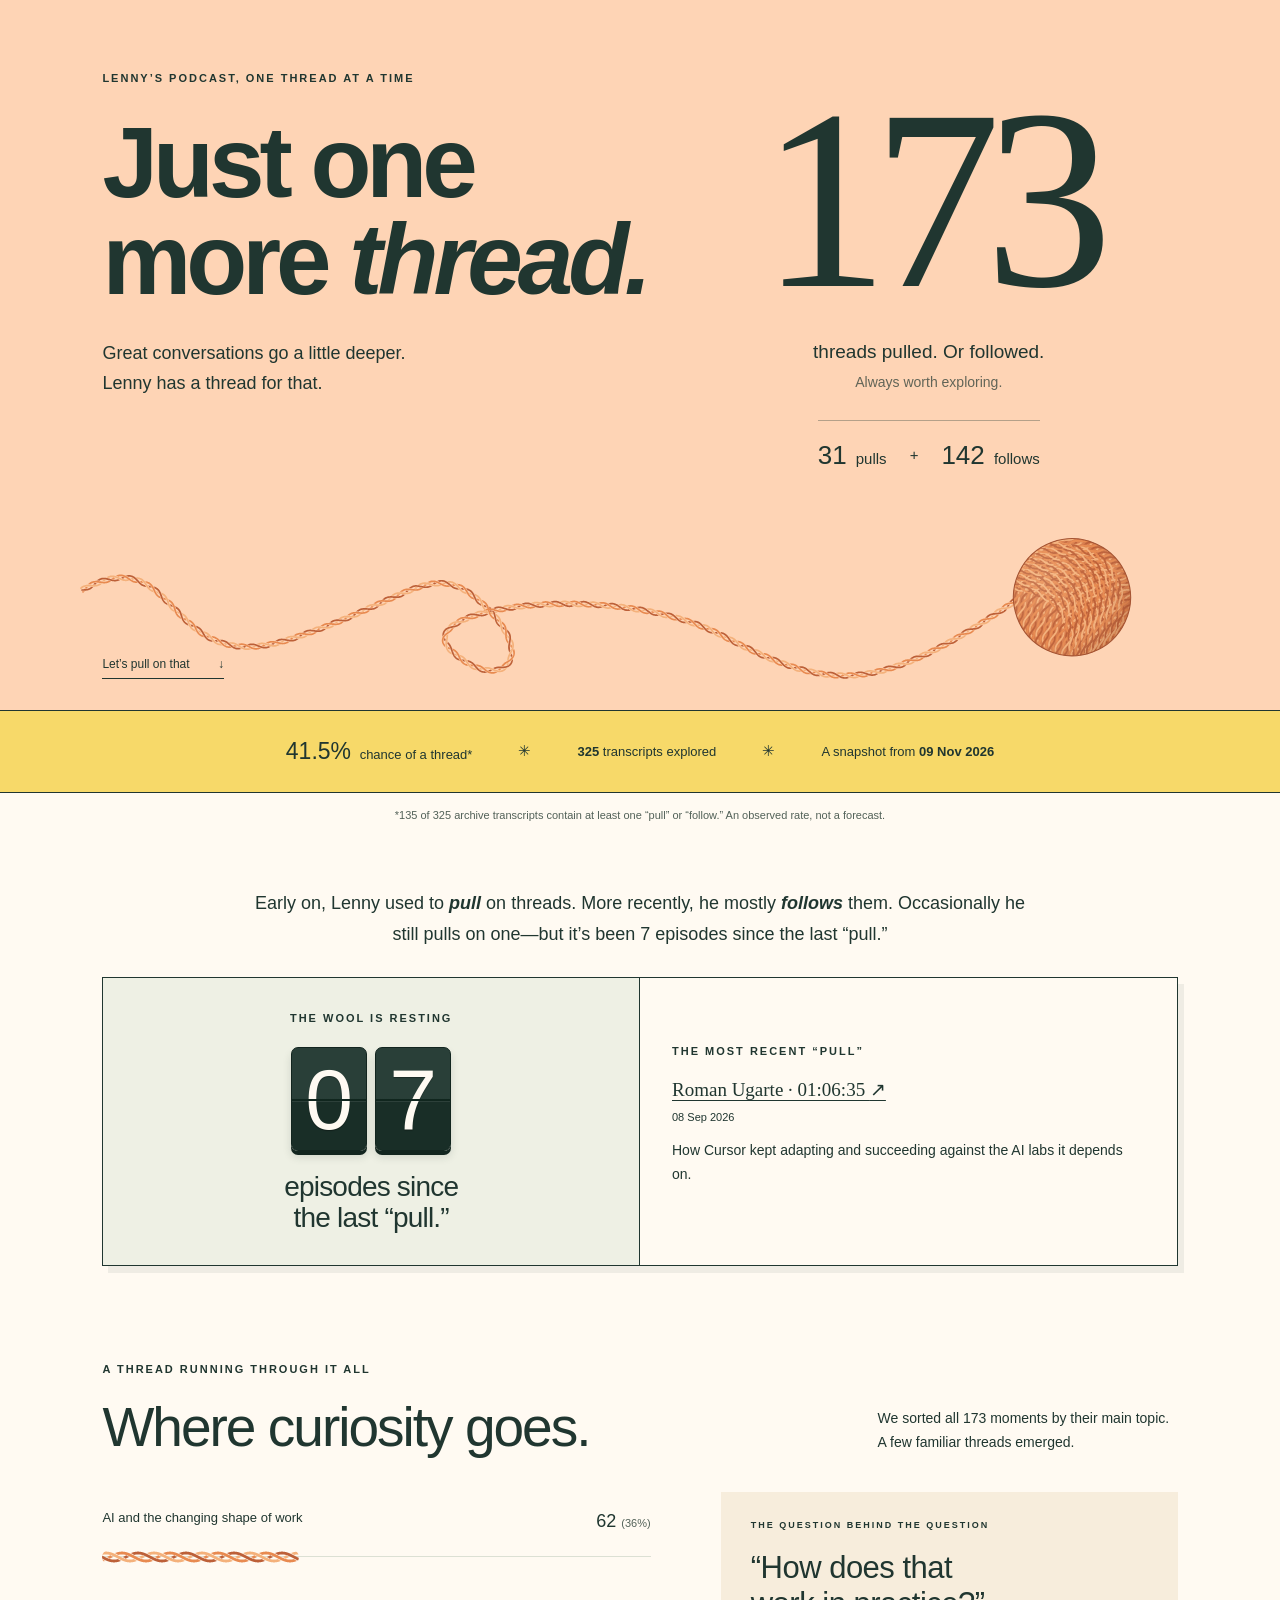
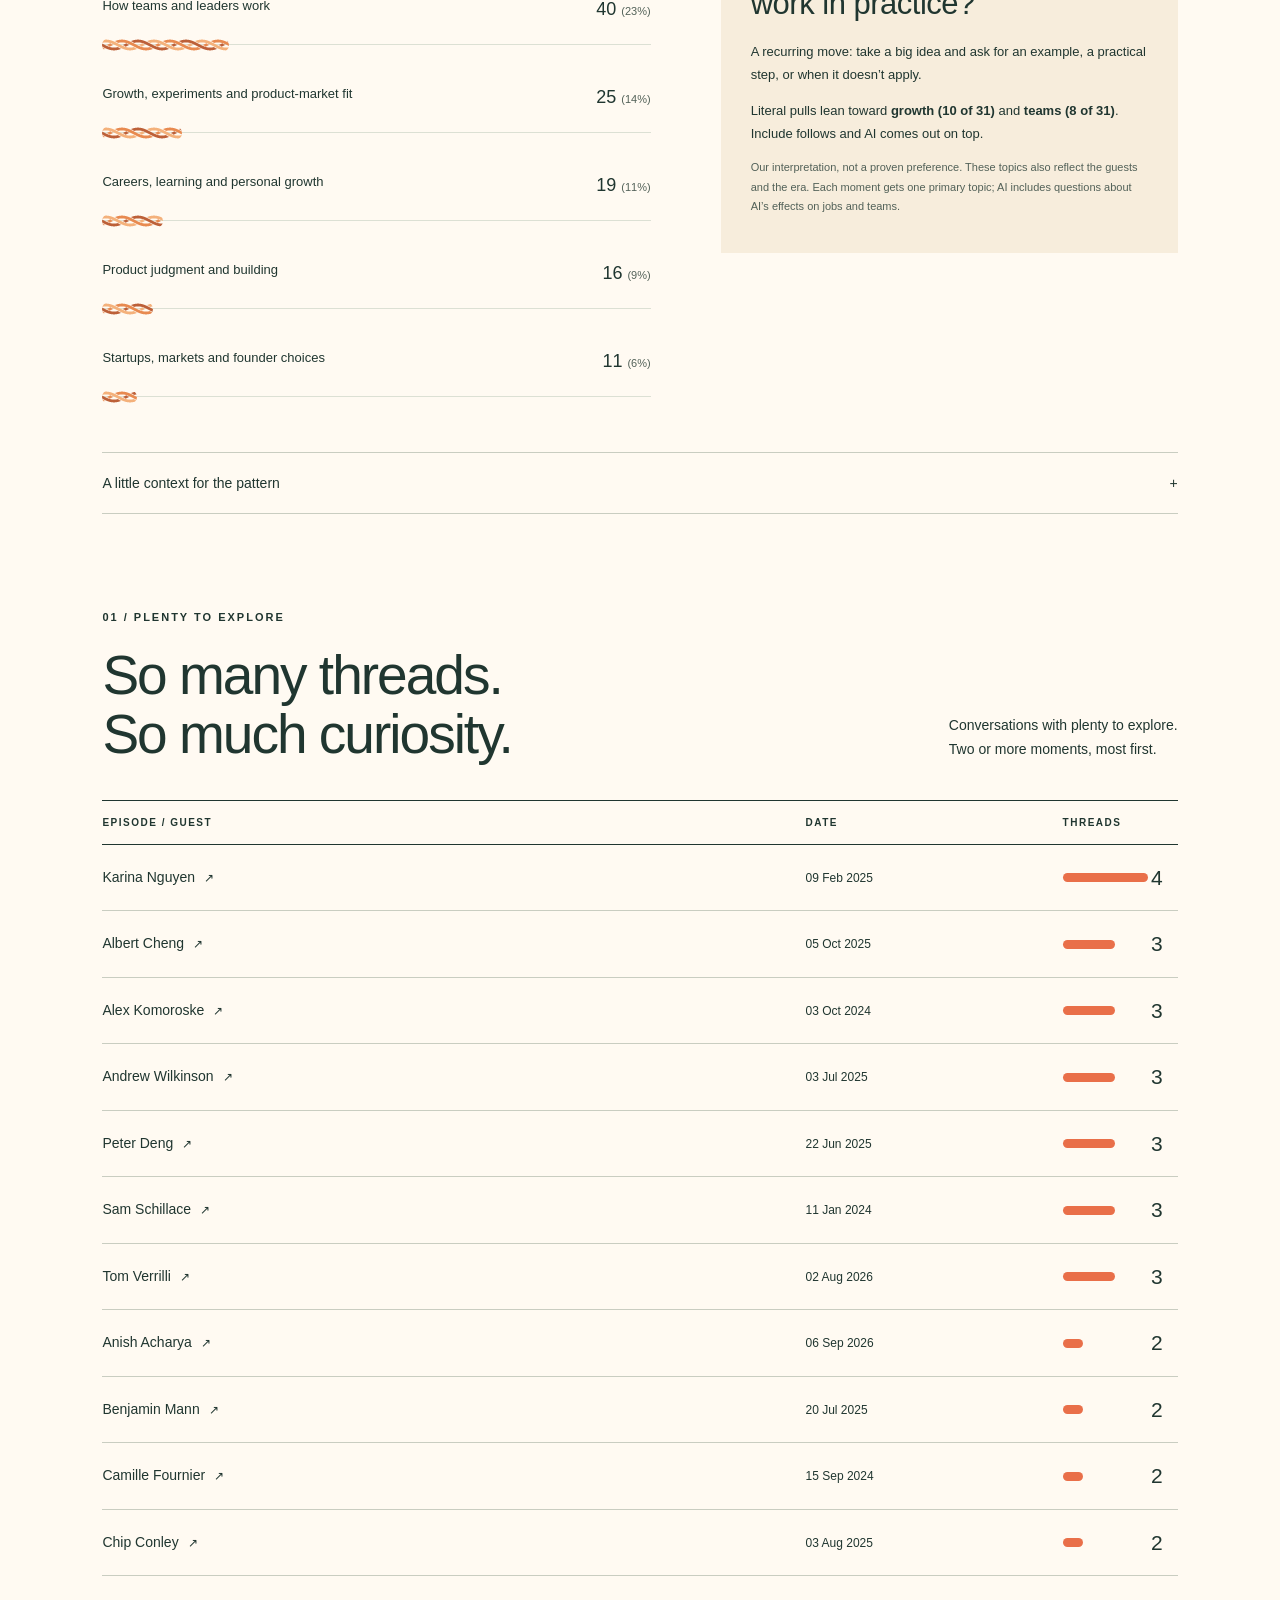
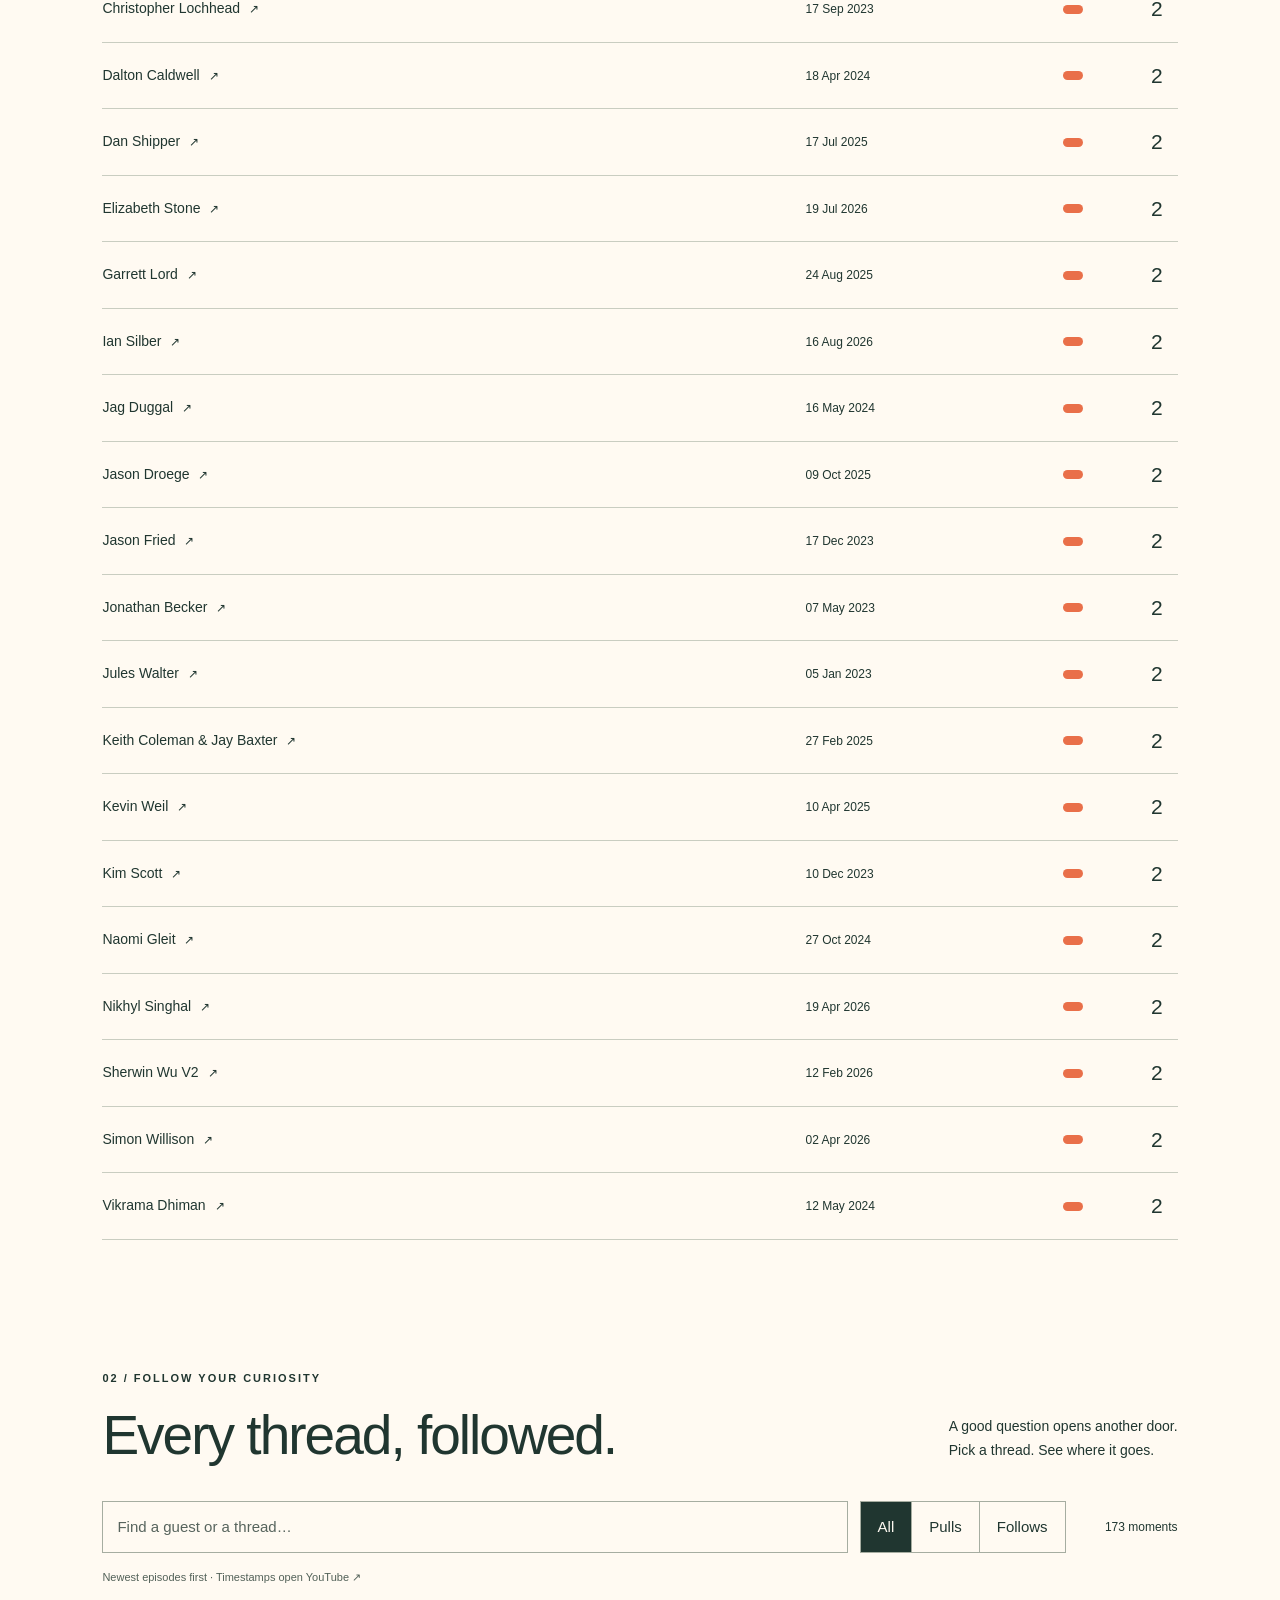
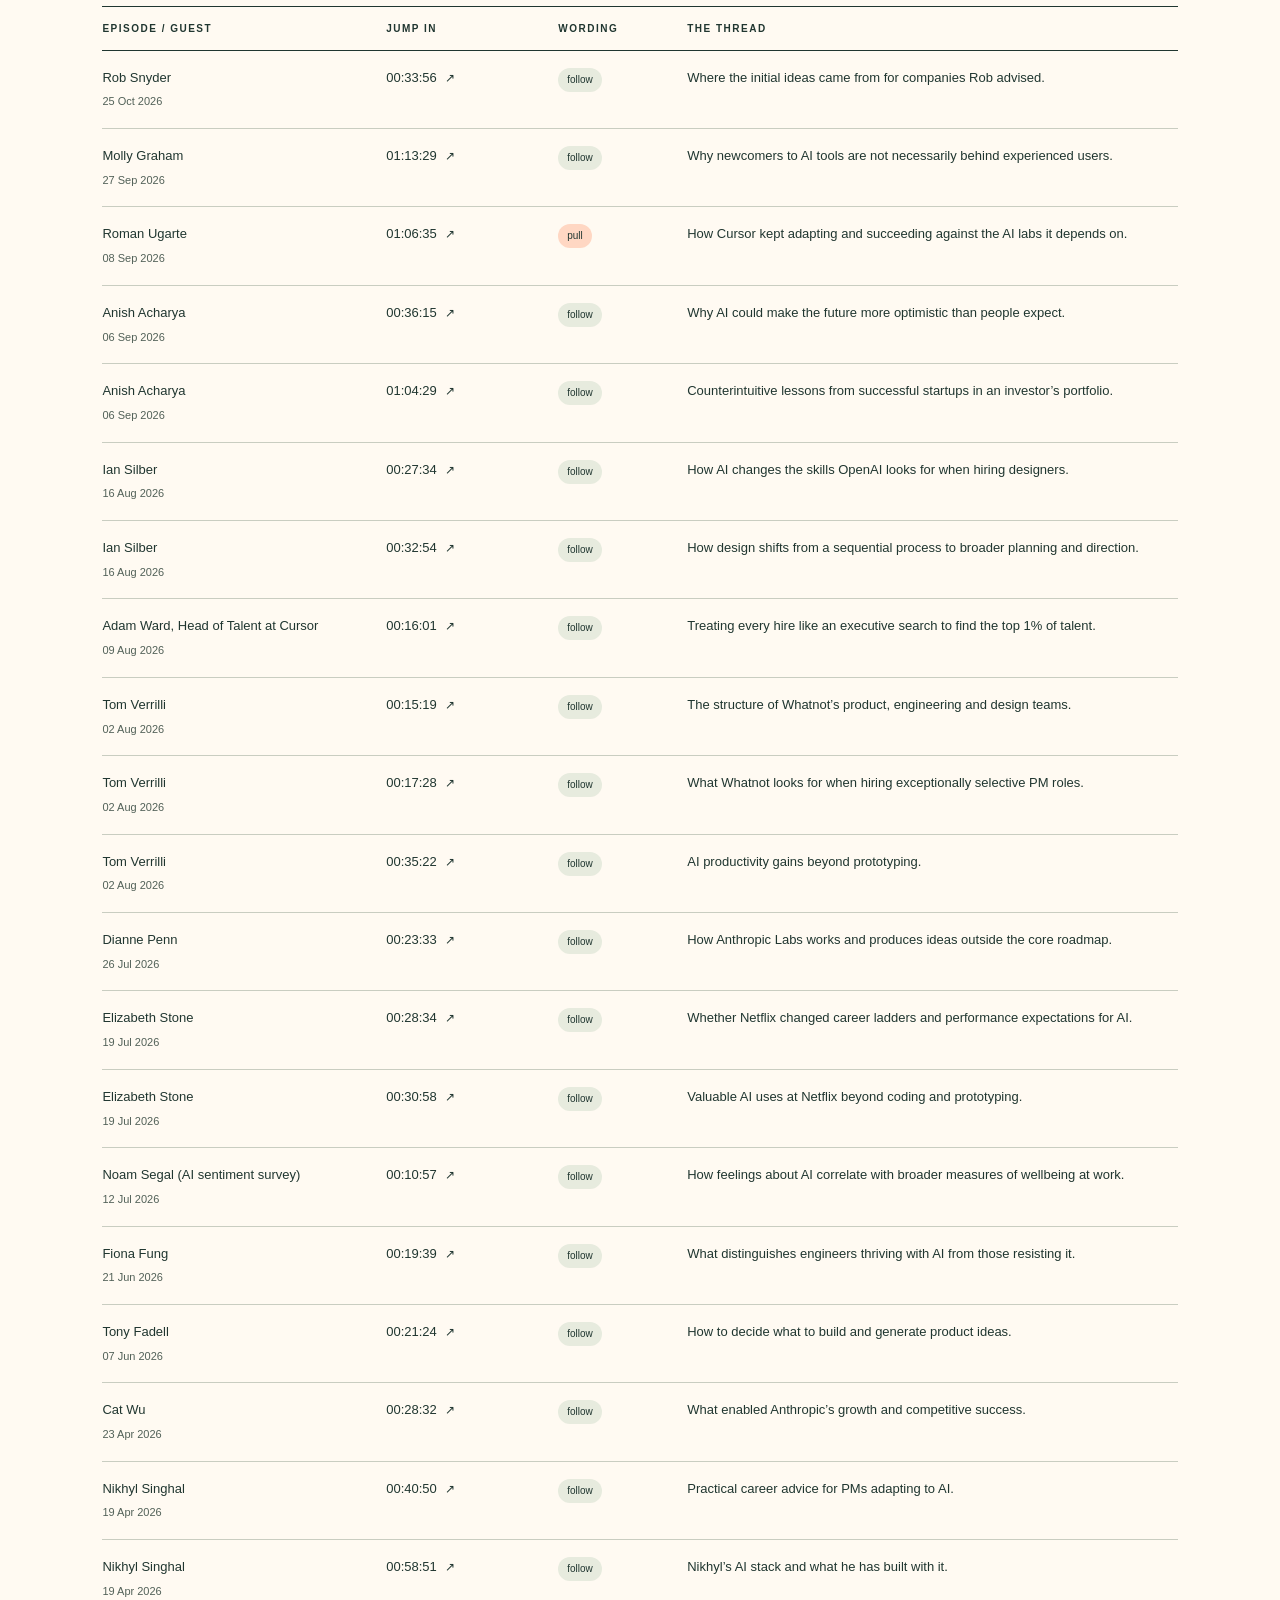
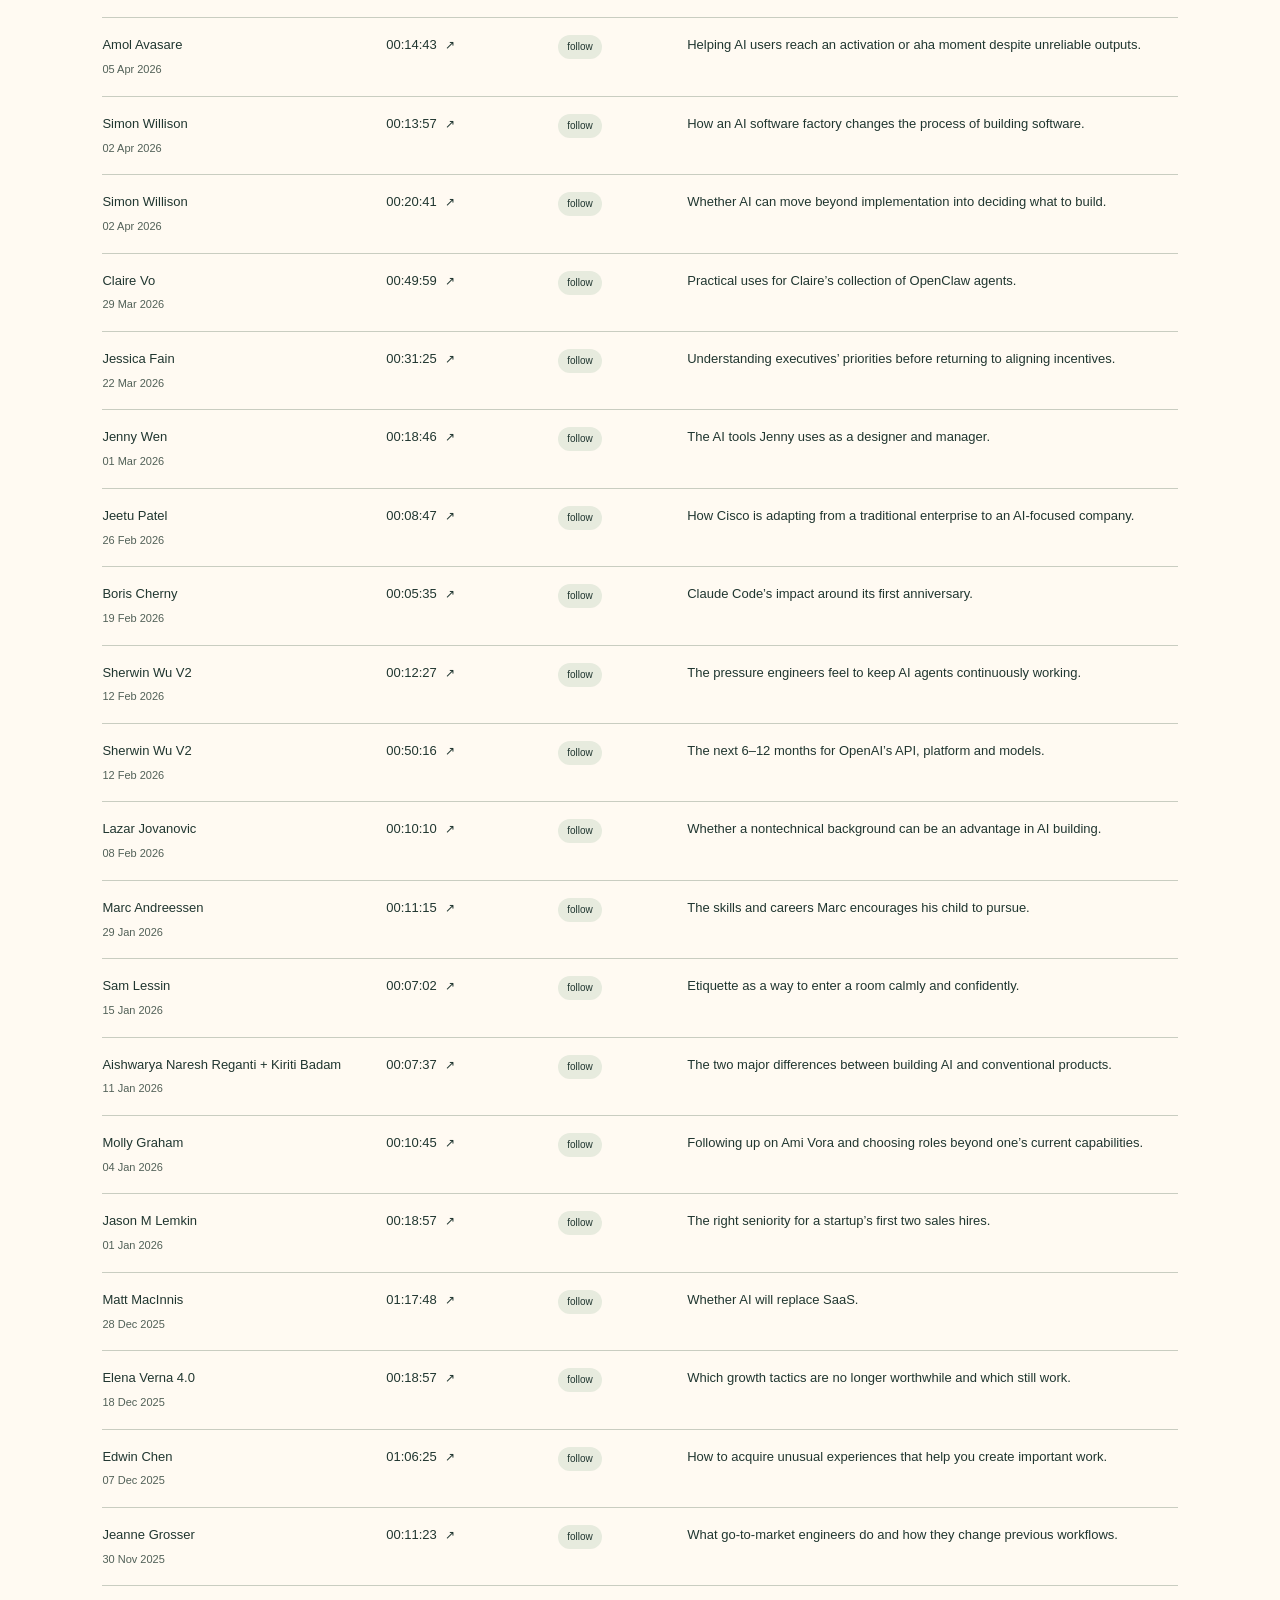
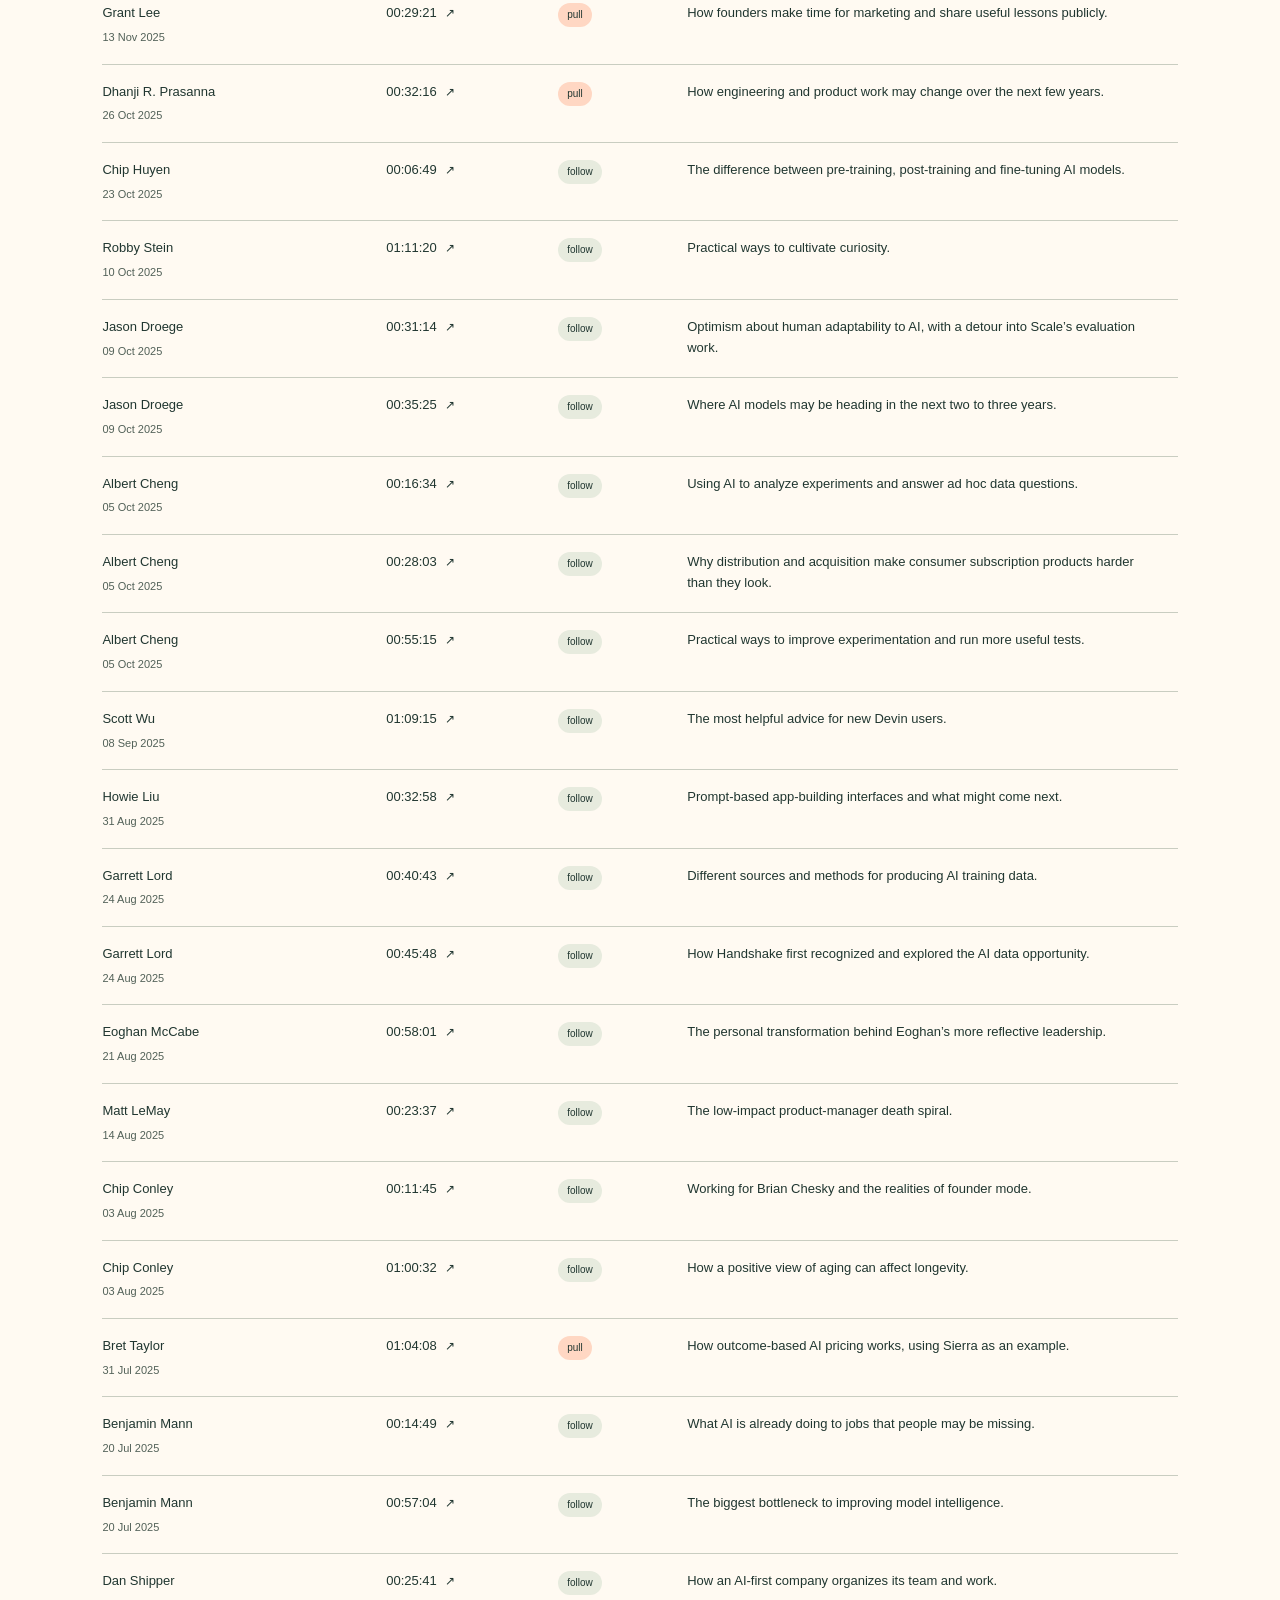
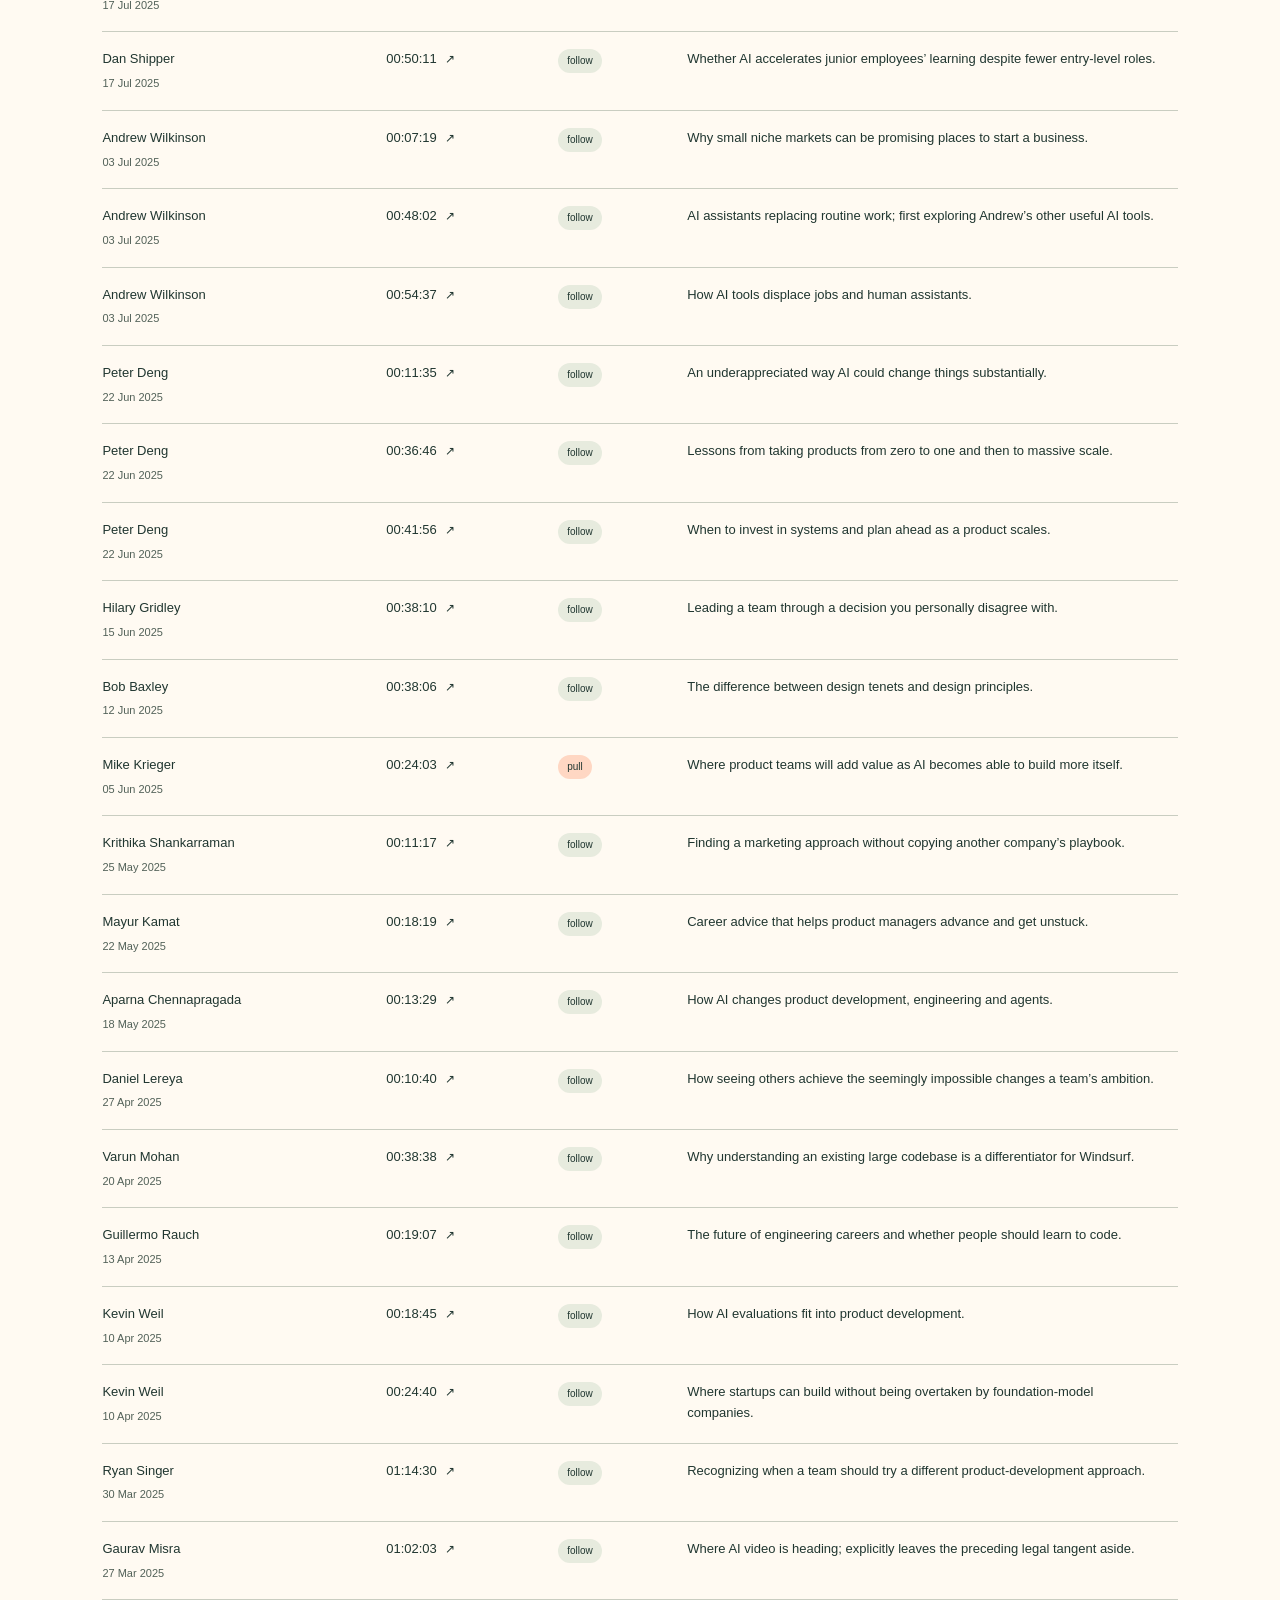
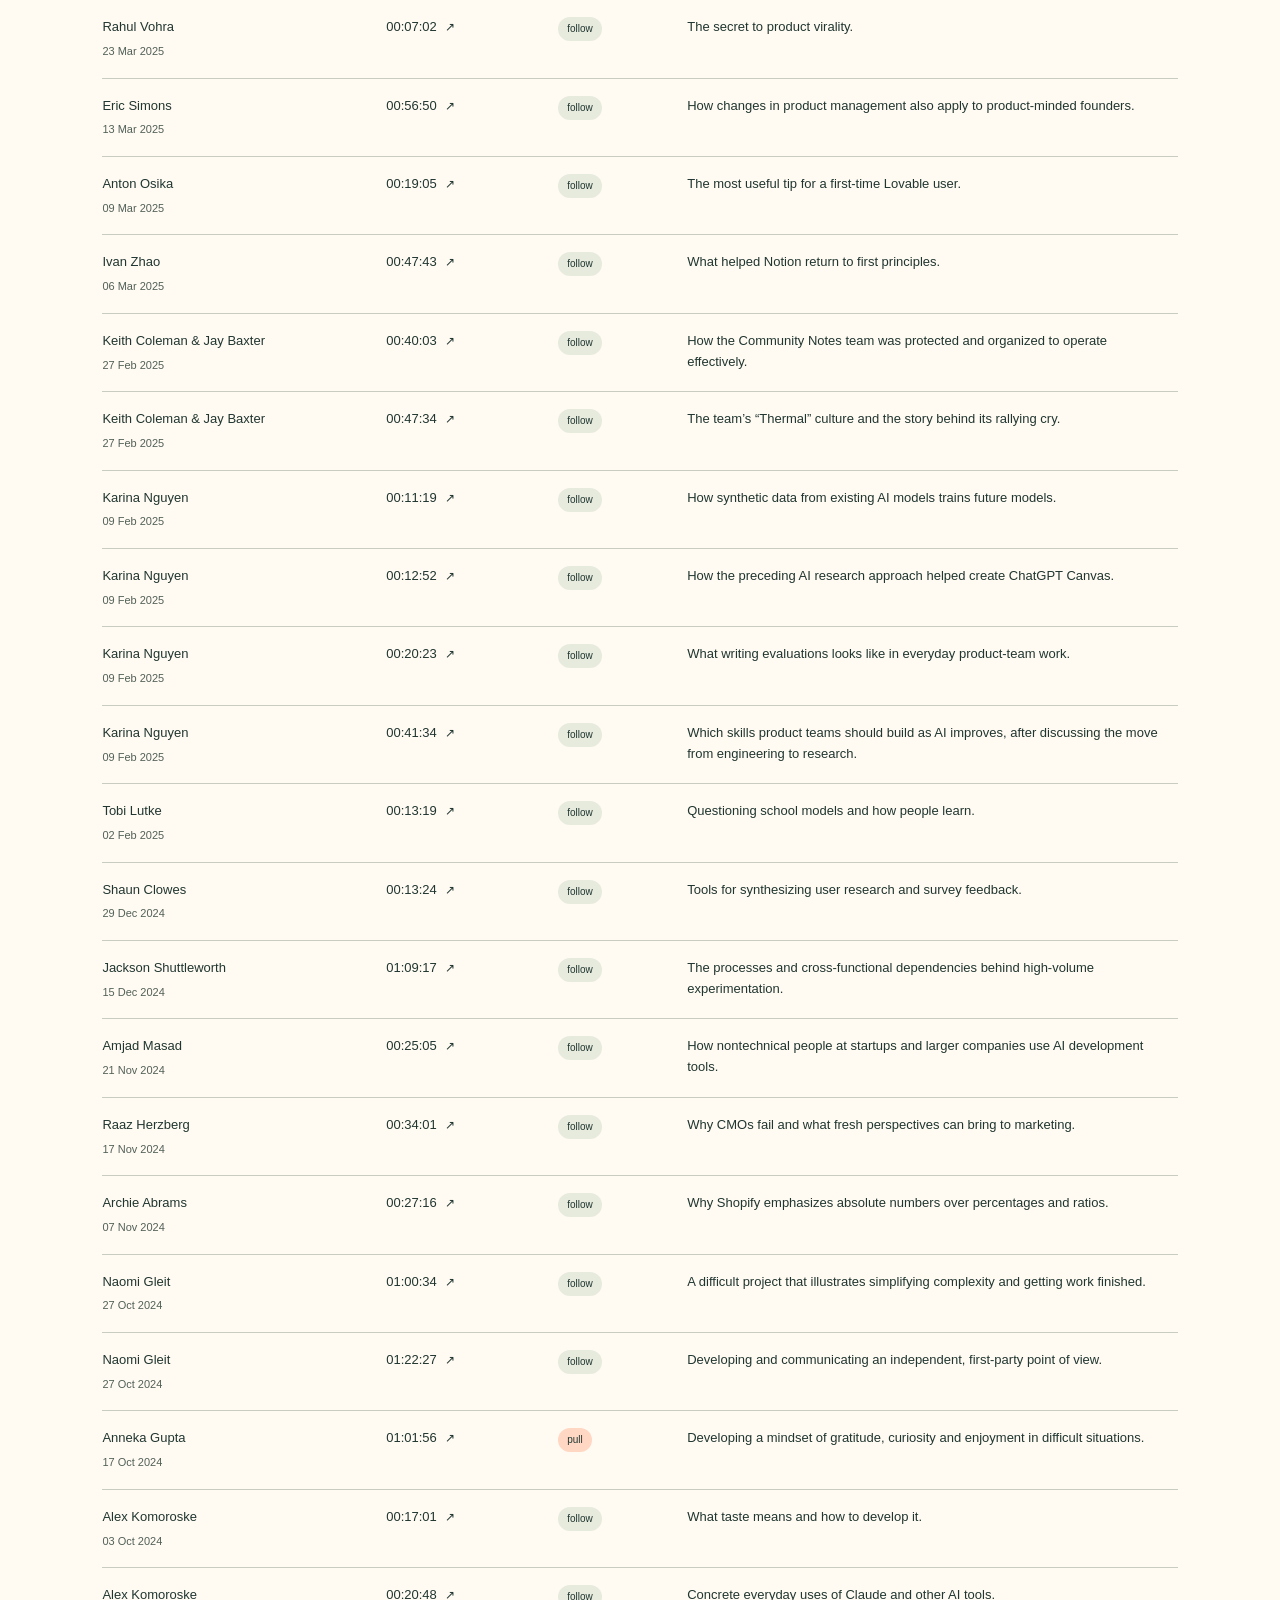
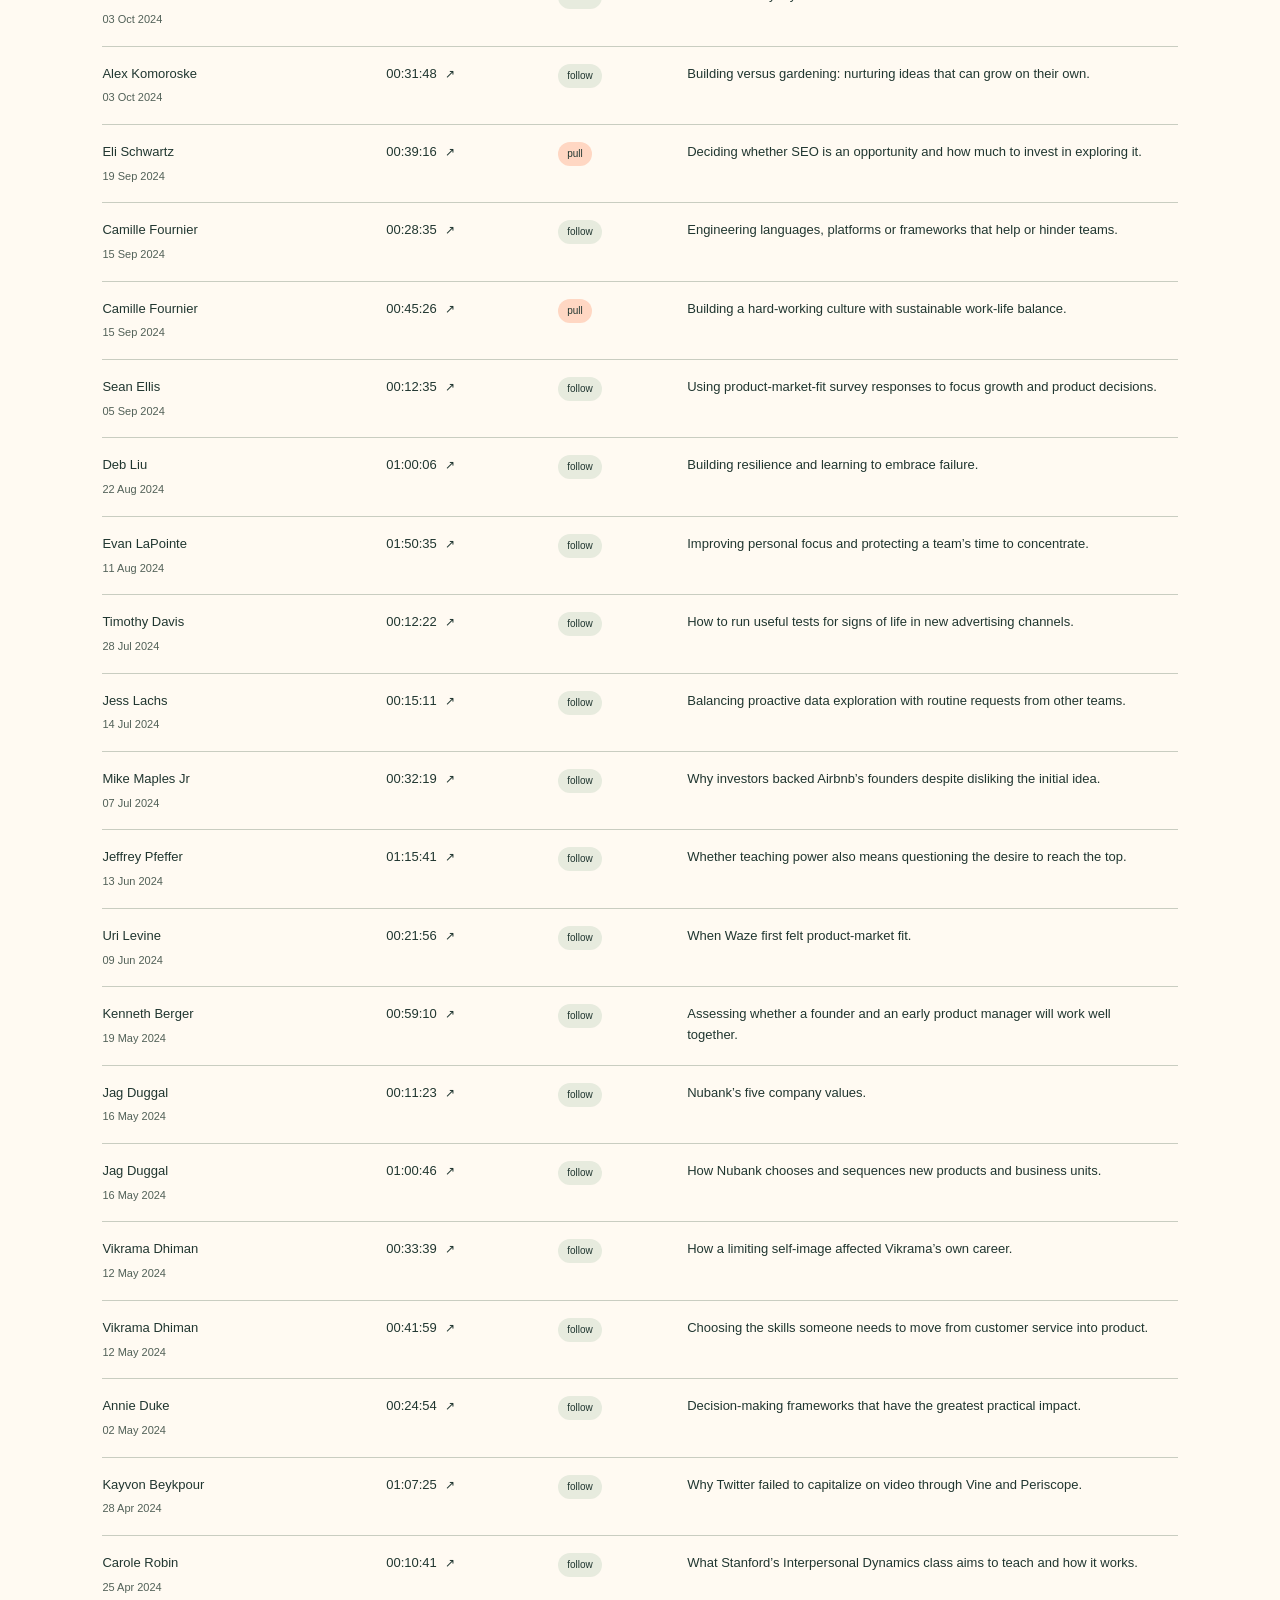
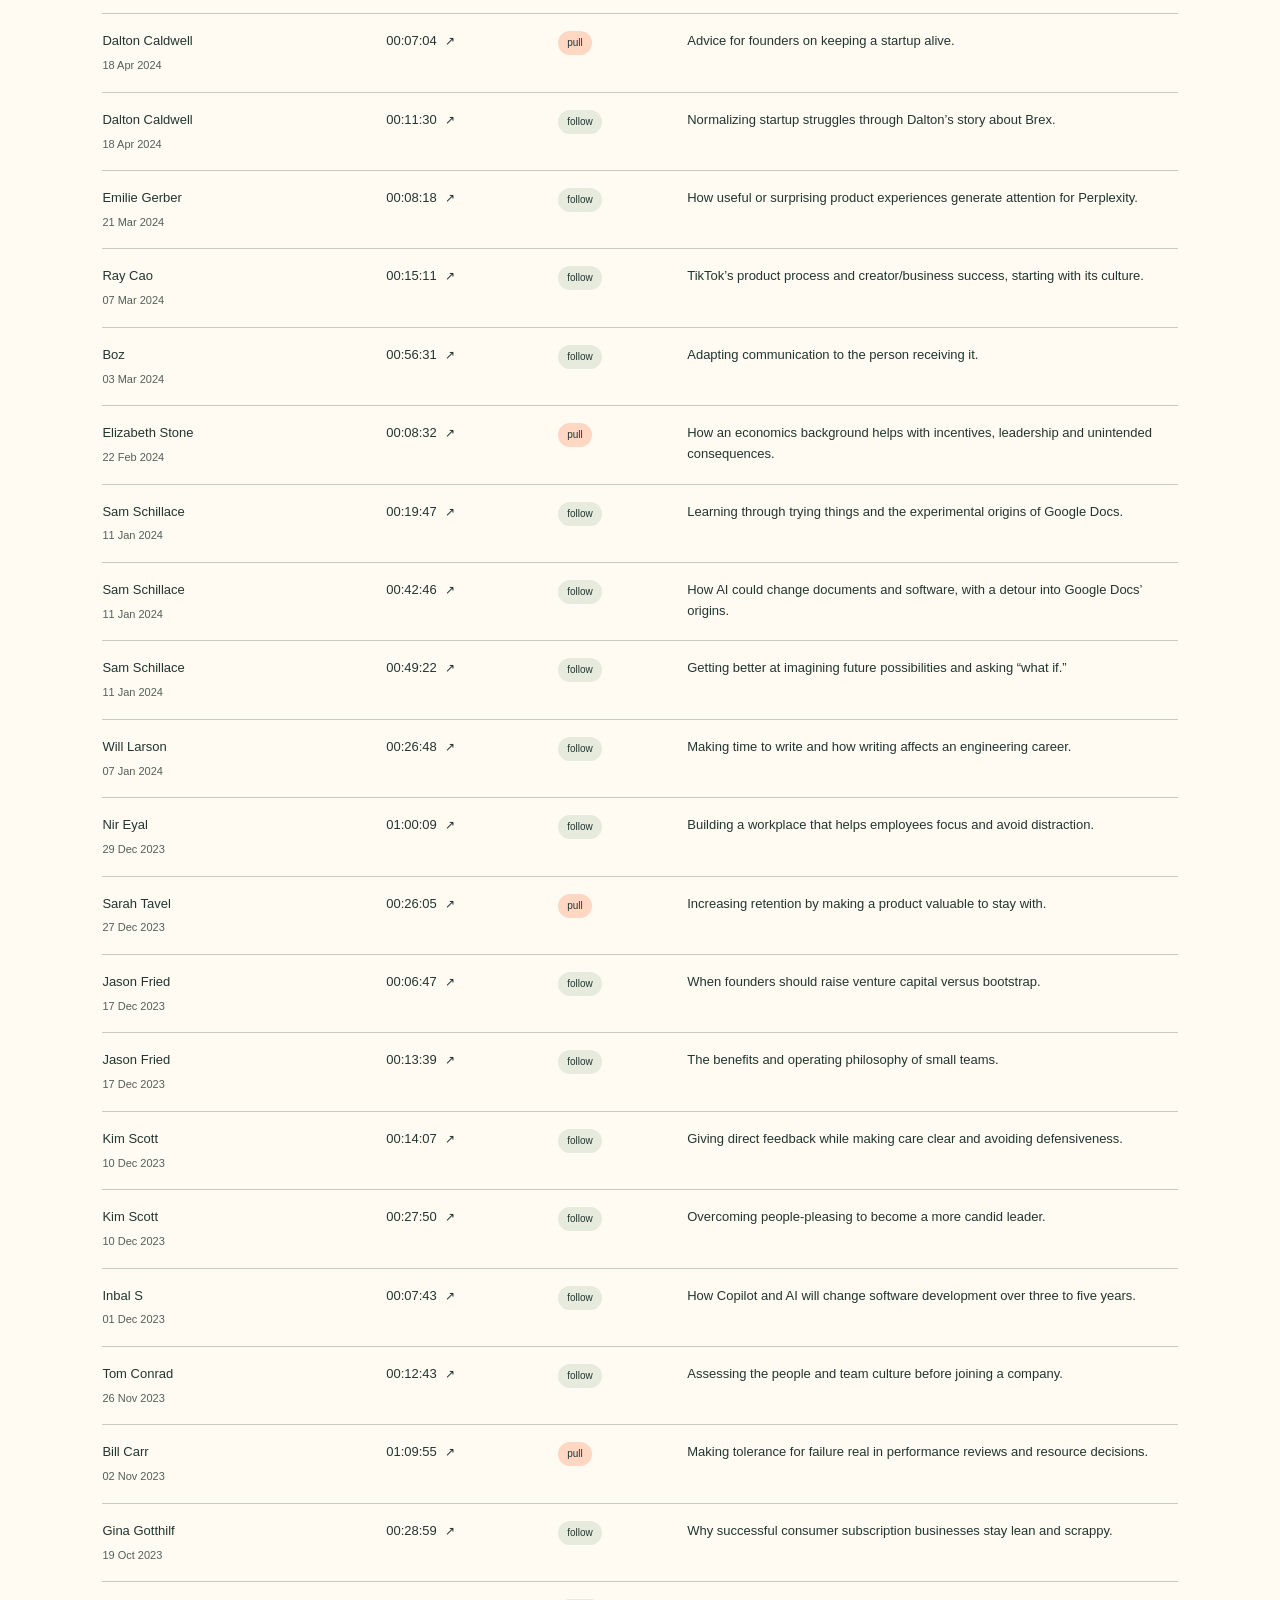
==== commit 016c1baf: "Refresh transcript census through 8 November 2026" ====
--- a/index.html
+++ b/index.html
@@ -16,11 +16,11 @@
 <svg class="hero-thread" viewBox="0 0 1200 200" fill="none" aria-hidden="true"><defs><mask id="hero-ply-0" maskUnits="userSpaceOnUse" x="-200" y="-200" width="1500" height="500"><rect x="-200" y="-200" width="1500" height="500" fill="white"/><path d="M-5.78,70.83 L-5.25,70.80 L-4.70,70.79 L-4.16,70.79 L-3.60,70.82 L-3.05,70.86 L-2.48,70.91 L-1.92,70.97 L-1.36,71.04" stroke="black" stroke-width="2.9"/><path d="M26.20,64.24 L26.72,64.43 L27.23,64.65 L27.72,64.88 L28.23,65.14 L28.72,65.41 L29.20,65.70 L29.69,66.00 L30.17,66.31" stroke="black" stroke-width="2.9"/><path d="M57.19,74.84 L57.52,75.27 L57.83,75.71 L58.13,76.18 L58.42,76.65 L58.69,77.14 L58.95,77.64 L59.21,78.14 L59.46,78.65" stroke="black" stroke-width="2.9"/><path d="M81.37,96.37 L81.60,96.84 L81.81,97.34 L82.01,97.84 L82.20,98.35 L82.38,98.88 L82.55,99.41 L82.72,99.94 L82.88,100.48" stroke="black" stroke-width="2.9"/><path d="M104.25,118.40 L104.51,118.85 L104.78,119.31 L105.03,119.79 L105.27,120.27 L105.51,120.77 L105.74,121.27 L105.97,121.78 L106.20,122.29" stroke="black" stroke-width="2.9"/><path d="M130.80,134.78 L131.19,135.12 L131.58,135.48 L131.96,135.84 L132.35,136.23 L132.72,136.62 L133.11,137.02 L133.48,137.43 L133.86,137.84" stroke="black" stroke-width="2.9"/><path d="M161.26,140.92 L161.76,141.10 L162.23,141.30 L162.73,141.52 L163.21,141.74 L163.71,141.98 L164.20,142.23 L164.70,142.48 L165.20,142.74" stroke="black" stroke-width="2.9"/><path d="M192.47,137.58 L193.00,137.64 L193.53,137.71 L194.05,137.80 L194.59,137.91 L195.12,138.02 L195.66,138.15 L196.21,138.28 L196.75,138.41" stroke="black" stroke-width="2.9"/><path d="M222.89,128.47 L223.42,128.47 L223.95,128.49 L224.49,128.52 L225.03,128.57 L225.58,128.63 L226.13,128.70 L226.69,128.78 L227.25,128.86" stroke="black" stroke-width="2.9"/><path d="M252.86,117.51 L253.39,117.49 L253.92,117.49 L254.46,117.50 L255.00,117.52 L255.56,117.56 L256.11,117.61 L256.67,117.66 L257.23,117.72" stroke="black" stroke-width="2.9"/><path d="M282.36,105.34 L282.89,105.30 L283.42,105.28 L283.96,105.27 L284.51,105.27 L285.06,105.29 L285.62,105.32 L286.18,105.35 L286.74,105.39" stroke="black" stroke-width="2.9"/><path d="M311.52,92.25 L312.04,92.20 L312.58,92.17 L313.12,92.15 L313.67,92.14 L314.22,92.15 L314.78,92.16 L315.34,92.19 L315.90,92.22" stroke="black" stroke-width="2.9"/><path d="M340.88,79.30 L341.42,79.27 L341.95,79.26 L342.50,79.27 L343.05,79.29 L343.60,79.33 L344.16,79.37 L344.72,79.43 L345.28,79.49" stroke="black" stroke-width="2.9"/><path d="M372.19,70.55 L372.72,70.67 L373.25,70.82 L373.78,70.99 L374.30,71.17 L374.83,71.38 L375.35,71.60 L375.86,71.83 L376.38,72.08" stroke="black" stroke-width="2.9"/><path d="M404.28,77.10 L404.65,77.50 L405.01,77.91 L405.35,78.33 L405.68,78.78 L406.01,79.24 L406.32,79.71 L406.63,80.19 L406.92,80.67" stroke="black" stroke-width="2.9"/><path d="M429.99,96.98 L430.23,97.45 L430.45,97.94 L430.67,98.44 L430.86,98.96 L431.05,99.48 L431.23,100.01 L431.40,100.55 L431.57,101.09" stroke="black" stroke-width="2.9"/><path d="M450.61,122.03 L450.73,122.56 L450.82,123.09 L450.90,123.64 L450.97,124.19 L451.02,124.75 L451.05,125.31 L451.08,125.87 L451.09,126.44" stroke="black" stroke-width="2.9"/><path d="M459.11,153.75 L458.83,154.27 L458.53,154.75 L458.19,155.23 L457.84,155.68 L457.46,156.13 L457.07,156.54 L456.65,156.95 L456.23,157.34" stroke="black" stroke-width="2.9"/><path d="M432.73,171.56 L432.20,171.35 L431.70,171.11 L431.21,170.86 L430.72,170.58 L430.23,170.28 L429.75,169.97 L429.29,169.65 L428.83,169.31" stroke="black" stroke-width="2.9"/><path d="M402.16,159.72 L401.85,159.30 L401.54,158.85 L401.24,158.38 L400.95,157.91 L400.68,157.42 L400.41,156.92 L400.16,156.42 L399.91,155.91" stroke="black" stroke-width="2.9"/><path d="M380.88,134.56 L381.03,133.98 L381.22,133.41 L381.46,132.86 L381.73,132.33 L382.03,131.81 L382.36,131.32 L382.73,130.84 L383.11,130.40" stroke="black" stroke-width="2.9"/><path d="M403.27,110.89 L403.81,110.84 L404.34,110.82 L404.90,110.81 L405.44,110.82 L406.01,110.84 L406.57,110.88 L407.13,110.93 L407.69,110.98" stroke="black" stroke-width="2.9"/><path d="M434.20,101.33 L434.73,101.39 L435.26,101.47 L435.79,101.57 L436.33,101.68 L436.87,101.81 L437.42,101.95 L437.96,102.10 L438.50,102.25" stroke="black" stroke-width="2.9"/><path d="M465.98,96.15 L466.50,96.27 L467.02,96.40 L467.54,96.55 L468.07,96.71 L468.59,96.89 L469.12,97.09 L469.64,97.28 L470.17,97.49" stroke="black" stroke-width="2.9"/><path d="M498.04,93.67 L498.54,93.82 L499.05,93.99 L499.56,94.18 L500.07,94.38 L500.58,94.60 L501.09,94.83 L501.60,95.06 L502.11,95.31" stroke="black" stroke-width="2.9"/><path d="M530.17,93.36 L530.66,93.54 L531.16,93.74 L531.66,93.96 L532.15,94.19 L532.65,94.44 L533.14,94.70 L533.63,94.97 L534.13,95.25" stroke="black" stroke-width="2.9"/><path d="M562.25,95.06 L562.73,95.27 L563.22,95.51 L563.70,95.76 L564.18,96.02 L564.66,96.30 L565.14,96.59 L565.61,96.89 L566.09,97.20" stroke="black" stroke-width="2.9"/><path d="M594.16,98.84 L594.63,99.08 L595.10,99.35 L595.57,99.63 L596.03,99.93 L596.49,100.24 L596.94,100.56 L597.39,100.89 L597.85,101.23" stroke="black" stroke-width="2.9"/><path d="M625.74,104.92 L626.20,105.20 L626.64,105.50 L627.08,105.82 L627.52,106.15 L627.95,106.50 L628.38,106.86 L628.81,107.22 L629.23,107.59" stroke="black" stroke-width="2.9"/><path d="M656.71,113.71 L657.13,114.03 L657.55,114.38 L657.96,114.74 L658.36,115.11 L658.76,115.50 L659.15,115.90 L659.54,116.31 L659.92,116.72" stroke="black" stroke-width="2.9"/><path d="M686.58,125.89 L686.95,126.26 L687.33,126.66 L687.68,127.07 L688.03,127.49 L688.38,127.93 L688.72,128.37 L689.05,128.82 L689.38,129.29" stroke="black" stroke-width="2.9"/><path d="M715.16,140.27 L715.53,140.65 L715.90,141.04 L716.26,141.44 L716.61,141.86 L716.95,142.29 L717.30,142.73 L717.64,143.17 L717.97,143.62" stroke="black" stroke-width="2.9"/><path d="M744.15,153.53 L744.54,153.88 L744.93,154.24 L745.31,154.63 L745.68,155.03 L746.05,155.43 L746.42,155.85 L746.79,156.28 L747.15,156.71" stroke="black" stroke-width="2.9"/><path d="M773.98,164.48 L774.40,164.78 L774.82,165.11 L775.23,165.45 L775.65,165.81 L776.06,166.17 L776.47,166.55 L776.87,166.93 L777.28,167.32" stroke="black" stroke-width="2.9"/><path d="M804.82,171.41 L805.29,171.65 L805.75,171.90 L806.22,172.17 L806.68,172.46 L807.15,172.75 L807.61,173.06 L808.08,173.37 L808.54,173.68" stroke="black" stroke-width="2.9"/><path d="M836.32,172.62 L836.83,172.76 L837.33,172.92 L837.85,173.09 L838.35,173.28 L838.87,173.47 L839.38,173.68 L839.90,173.89 L840.42,174.11" stroke="black" stroke-width="2.9"/><path d="M867.51,167.69 L868.02,167.74 L868.55,167.80 L869.08,167.88 L869.62,167.97 L870.16,168.08 L870.71,168.19 L871.25,168.31 L871.80,168.43" stroke="black" stroke-width="2.9"/><path d="M897.63,157.85 L898.15,157.83 L898.68,157.82 L899.22,157.83 L899.77,157.85 L900.32,157.88 L900.87,157.92 L901.43,157.96 L901.99,158.01" stroke="black" stroke-width="2.9"/><path d="M926.57,144.70 L927.10,144.63 L927.63,144.57 L928.16,144.53 L928.71,144.50 L929.26,144.49 L929.82,144.48 L930.38,144.47 L930.94,144.48" stroke="black" stroke-width="2.9"/><path d="M954.55,129.43 L955.07,129.33 L955.59,129.24 L956.13,129.17 L956.67,129.11 L957.22,129.06 L957.78,129.02 L958.34,128.98 L958.90,128.96" stroke="black" stroke-width="2.9"/><path d="M981.78,112.80 L982.30,112.67 L982.82,112.57 L983.35,112.47 L983.89,112.39 L984.44,112.32 L984.99,112.26 L985.55,112.20 L986.11,112.15" stroke="black" stroke-width="2.9"/><path d="M1008.48,95.26 L1008.99,95.12 L1009.51,95.00 L1010.04,94.89 L1010.58,94.80 L1011.12,94.71 L1011.67,94.64 L1012.23,94.57 L1012.79,94.50" stroke="black" stroke-width="2.9"/><path d="M-9.72,75.24 L-9.17,75.27 L-8.61,75.30 L-8.05,75.33 L-7.51,75.34 L-6.96,75.35 L-6.43,75.35 L-5.89,75.33 L-5.38,75.30" stroke="black" stroke-width="2.9"/><path d="M20.83,66.82 L21.34,67.05 L21.84,67.28 L22.35,67.51 L22.84,67.73 L23.33,67.94 L23.83,68.14 L24.30,68.33 L24.78,68.50" stroke="black" stroke-width="2.9"/><path d="M51.30,74.08 L51.59,74.56 L51.89,75.02 L52.19,75.49 L52.48,75.95 L52.78,76.39 L53.08,76.83 L53.40,77.26 L53.71,77.66" stroke="black" stroke-width="2.9"/><path d="M75.84,94.31 L76.01,94.85 L76.18,95.39 L76.36,95.91 L76.54,96.43 L76.73,96.95 L76.93,97.45 L77.15,97.93 L77.37,98.41" stroke="black" stroke-width="2.9"/><path d="M98.61,116.83 L98.81,117.35 L99.01,117.88 L99.23,118.39 L99.45,118.91 L99.69,119.40 L99.93,119.89 L100.20,120.37 L100.47,120.82" stroke="black" stroke-width="2.9"/><path d="M124.97,134.94 L125.31,135.39 L125.67,135.84 L126.02,136.27 L126.39,136.69 L126.77,137.11 L127.14,137.50 L127.54,137.88 L127.94,138.23" stroke="black" stroke-width="2.9"/><path d="M155.85,143.13 L156.33,143.42 L156.82,143.72 L157.30,144.00 L157.80,144.26 L158.29,144.51 L158.79,144.75 L159.28,144.96 L159.80,145.16" stroke="black" stroke-width="2.9"/><path d="M187.79,141.09 L188.33,141.25 L188.87,141.41 L189.41,141.55 L189.95,141.69 L190.50,141.80 L191.03,141.90 L191.56,141.99 L192.10,142.05" stroke="black" stroke-width="2.9"/><path d="M218.64,132.54 L219.20,132.63 L219.75,132.71 L220.31,132.78 L220.86,132.85 L221.40,132.90 L221.95,132.93 L222.48,132.95 L223.01,132.95" stroke="black" stroke-width="2.9"/><path d="M248.78,121.76 L249.34,121.82 L249.90,121.88 L250.46,121.93 L251.01,121.97 L251.56,122.00 L252.10,122.01 L252.64,122.01 L253.17,121.99" stroke="black" stroke-width="2.9"/><path d="M278.46,109.74 L279.02,109.79 L279.58,109.82 L280.14,109.85 L280.69,109.87 L281.24,109.88 L281.78,109.87 L282.31,109.85 L282.84,109.81" stroke="black" stroke-width="2.9"/><path d="M307.70,96.74 L308.27,96.77 L308.83,96.79 L309.39,96.81 L309.94,96.82 L310.49,96.81 L311.03,96.79 L311.56,96.76 L312.09,96.70" stroke="black" stroke-width="2.9"/><path d="M336.89,83.65 L337.45,83.69 L338.01,83.73 L338.56,83.77 L339.12,83.79 L339.66,83.81 L340.20,83.81 L340.73,83.80 L341.26,83.77" stroke="black" stroke-width="2.9"/><path d="M367.17,73.76 L367.71,73.93 L368.23,74.10 L368.76,74.27 L369.29,74.43 L369.81,74.58 L370.32,74.72 L370.82,74.84 L371.32,74.95" stroke="black" stroke-width="2.9"/><path d="M398.32,77.00 L398.67,77.44 L399.02,77.87 L399.37,78.30 L399.71,78.72 L400.06,79.13 L400.40,79.52 L400.75,79.91 L401.10,80.28" stroke="black" stroke-width="2.9"/><path d="M424.39,95.08 L424.58,95.61 L424.77,96.14 L424.96,96.66 L425.16,97.17 L425.37,97.67 L425.58,98.17 L425.81,98.65 L426.05,99.12" stroke="black" stroke-width="2.9"/><path d="M445.57,118.88 L445.64,119.44 L445.71,119.99 L445.78,120.54 L445.86,121.09 L445.94,121.62 L446.04,122.14 L446.14,122.66 L446.26,123.16" stroke="black" stroke-width="2.9"/><path d="M457.06,148.07 L456.81,148.57 L456.55,149.06 L456.29,149.52 L456.04,150.00 L455.79,150.46 L455.54,150.90 L455.31,151.35 L455.08,151.77" stroke="black" stroke-width="2.9"/><path d="M438.15,169.00 L437.64,168.78 L437.13,168.56 L436.63,168.34 L436.15,168.12 L435.66,167.91 L435.18,167.71 L434.72,167.52 L434.25,167.34" stroke="black" stroke-width="2.9"/><path d="M408.05,160.53 L407.76,160.05 L407.47,159.57 L407.18,159.10 L406.88,158.64 L406.59,158.19 L406.29,157.75 L405.97,157.32 L405.66,156.91" stroke="black" stroke-width="2.9"/><path d="M384.70,139.43 L384.74,138.88 L384.79,138.34 L384.85,137.81 L384.92,137.30 L385.00,136.80 L385.09,136.31 L385.19,135.91 L385.28,135.46" stroke="black" stroke-width="2.9"/><path d="M399.49,115.47 L400.05,115.47 L400.61,115.47 L401.16,115.47 L401.70,115.47 L402.25,115.45 L402.77,115.43 L403.29,115.40 L403.82,115.34" stroke="black" stroke-width="2.9"/><path d="M429.54,104.96 L430.09,105.10 L430.63,105.23 L431.17,105.36 L431.71,105.47 L432.24,105.58 L432.78,105.67 L433.31,105.74 L433.82,105.80" stroke="black" stroke-width="2.9"/><path d="M460.98,99.28 L461.51,99.47 L462.04,99.66 L462.56,99.85 L463.09,100.02 L463.60,100.18 L464.13,100.32 L464.64,100.45 L465.16,100.56" stroke="black" stroke-width="2.9"/><path d="M492.82,96.42 L493.33,96.65 L493.84,96.88 L494.35,97.10 L494.86,97.31 L495.37,97.51 L495.88,97.69 L496.39,97.86 L496.89,98.01" stroke="black" stroke-width="2.9"/><path d="M524.78,95.76 L525.28,96.03 L525.77,96.29 L526.27,96.54 L526.77,96.78 L527.26,97.02 L527.76,97.23 L528.25,97.43 L528.74,97.61" stroke="black" stroke-width="2.9"/><path d="M556.73,97.12 L557.20,97.42 L557.68,97.71 L558.16,97.99 L558.64,98.27 L559.12,98.53 L559.60,98.78 L560.08,99.01 L560.56,99.22" stroke="black" stroke-width="2.9"/><path d="M588.51,100.53 L588.97,100.85 L589.43,101.18 L589.89,101.49 L590.35,101.80 L590.81,102.09 L591.27,102.37 L591.74,102.63 L592.20,102.87" stroke="black" stroke-width="2.9"/><path d="M619.98,106.17 L620.41,106.53 L620.84,106.88 L621.27,107.23 L621.71,107.57 L622.15,107.90 L622.58,108.21 L623.03,108.51 L623.48,108.79" stroke="black" stroke-width="2.9"/><path d="M650.85,114.41 L651.25,114.81 L651.65,115.21 L652.05,115.59 L652.44,115.97 L652.85,116.34 L653.26,116.69 L653.67,117.03 L654.09,117.35" stroke="black" stroke-width="2.9"/><path d="M680.67,125.85 L681.02,126.30 L681.36,126.74 L681.71,127.17 L682.06,127.60 L682.41,128.01 L682.77,128.41 L683.13,128.79 L683.51,129.16" stroke="black" stroke-width="2.9"/><path d="M709.28,140.16 L709.61,140.62 L709.95,141.07 L710.29,141.51 L710.63,141.94 L710.98,142.36 L711.34,142.77 L711.71,143.16 L712.08,143.54" stroke="black" stroke-width="2.9"/><path d="M738.28,153.73 L738.63,154.17 L738.99,154.60 L739.35,155.02 L739.72,155.44 L740.09,155.84 L740.47,156.23 L740.86,156.60 L741.26,156.96" stroke="black" stroke-width="2.9"/><path d="M768.15,165.25 L768.55,165.65 L768.95,166.05 L769.35,166.44 L769.76,166.81 L770.16,167.18 L770.58,167.53 L771.00,167.86 L771.44,168.18" stroke="black" stroke-width="2.9"/><path d="M799.20,173.08 L799.65,173.42 L800.11,173.75 L800.56,174.07 L801.03,174.38 L801.50,174.68 L801.96,174.96 L802.44,175.23 L802.91,175.47" stroke="black" stroke-width="2.9"/><path d="M831.14,175.35 L831.65,175.60 L832.16,175.84 L832.67,176.06 L833.18,176.28 L833.70,176.48 L834.21,176.66 L834.73,176.83 L835.24,176.97" stroke="black" stroke-width="2.9"/><path d="M862.91,171.34 L863.45,171.48 L864.00,171.62 L864.55,171.75 L865.09,171.87 L865.63,171.97 L866.17,172.06 L866.70,172.13 L867.23,172.17" stroke="black" stroke-width="2.9"/><path d="M893.57,162.10 L894.13,162.17 L894.69,162.23 L895.24,162.28 L895.80,162.32 L896.35,162.34 L896.89,162.36 L897.43,162.35 L897.96,162.33" stroke="black" stroke-width="2.9"/><path d="M922.92,149.30 L923.49,149.32 L924.05,149.33 L924.61,149.32 L925.16,149.31 L925.71,149.29 L926.25,149.25 L926.78,149.20 L927.31,149.12" stroke="black" stroke-width="2.9"/><path d="M951.18,134.25 L951.74,134.23 L952.30,134.20 L952.86,134.17 L953.41,134.12 L953.96,134.06 L954.50,133.99 L955.03,133.91 L955.55,133.80" stroke="black" stroke-width="2.9"/><path d="M978.61,117.75 L979.18,117.71 L979.74,117.66 L980.29,117.60 L980.84,117.53 L981.38,117.45 L981.92,117.36 L982.44,117.25 L982.96,117.13" stroke="black" stroke-width="2.9"/><path d="M1005.45,100.30 L1006.01,100.24 L1006.57,100.18 L1007.12,100.10 L1007.67,100.02 L1008.21,99.92 L1008.74,99.82 L1009.26,99.69 L1009.77,99.56" stroke="black" stroke-width="2.9"/></mask><mask id="hero-ply-1" maskUnits="userSpaceOnUse" x="-200" y="-200" width="1500" height="500"><rect x="-200" y="-200" width="1500" height="500" fill="white"/><path d="M-19.25,79.99 L-18.68,79.98 L-18.13,79.98 L-17.57,79.96 L-17.02,79.94 L-16.48,79.90 L-15.94,79.86 L-15.42,79.80 L-14.90,79.73" stroke="black" stroke-width="2.9"/><path d="M10.33,68.32 L10.88,68.47 L11.41,68.62 L11.95,68.76 L12.47,68.90 L13.00,69.02 L13.51,69.14 L14.02,69.25 L14.54,69.33" stroke="black" stroke-width="2.9"/><path d="M41.69,69.64 L42.07,70.05 L42.44,70.45 L42.82,70.86 L43.18,71.26 L43.55,71.64 L43.91,72.02 L44.30,72.39 L44.67,72.73" stroke="black" stroke-width="2.9"/><path d="M68.19,86.91 L68.38,87.44 L68.57,87.96 L68.77,88.48 L68.97,88.99 L69.17,89.49 L69.39,89.99 L69.62,90.47 L69.86,90.93" stroke="black" stroke-width="2.9"/><path d="M90.83,109.50 L91.00,110.04 L91.18,110.58 L91.37,111.10 L91.56,111.62 L91.77,112.13 L91.99,112.63 L92.22,113.12 L92.46,113.59" stroke="black" stroke-width="2.9"/><path d="M115.59,129.78 L115.88,130.27 L116.18,130.75 L116.48,131.22 L116.80,131.69 L117.11,132.14 L117.45,132.57 L117.80,133.00 L118.15,133.40" stroke="black" stroke-width="2.9"/><path d="M145.25,141.66 L145.70,142.02 L146.14,142.36 L146.60,142.70 L147.05,143.02 L147.52,143.32 L147.99,143.61 L148.46,143.88 L148.95,144.13" stroke="black" stroke-width="2.9"/><path d="M177.22,142.69 L177.74,142.89 L178.28,143.09 L178.80,143.27 L179.33,143.44 L179.87,143.60 L180.39,143.74 L180.93,143.86 L181.44,143.96" stroke="black" stroke-width="2.9"/><path d="M208.49,135.85 L209.05,135.94 L209.61,136.04 L210.16,136.12 L210.71,136.19 L211.25,136.25 L211.79,136.29 L212.33,136.32 L212.86,136.33" stroke="black" stroke-width="2.9"/><path d="M238.79,125.49 L239.35,125.56 L239.90,125.63 L240.46,125.69 L241.01,125.74 L241.56,125.77 L242.10,125.79 L242.64,125.80 L243.16,125.78" stroke="black" stroke-width="2.9"/><path d="M268.62,113.88 L269.18,113.93 L269.74,113.97 L270.30,114.01 L270.85,114.03 L271.40,114.05 L271.94,114.04 L272.48,114.03 L273.00,113.99" stroke="black" stroke-width="2.9"/><path d="M297.99,101.15 L298.55,101.18 L299.11,101.21 L299.67,101.23 L300.23,101.24 L300.77,101.23 L301.31,101.22 L301.85,101.18 L302.38,101.13" stroke="black" stroke-width="2.9"/><path d="M327.12,87.91 L327.68,87.94 L328.24,87.97 L328.80,87.99 L329.35,88.01 L329.90,88.01 L330.44,88.00 L330.97,87.97 L331.50,87.92" stroke="black" stroke-width="2.9"/><path d="M356.85,76.25 L357.40,76.36 L357.95,76.47 L358.49,76.57 L359.04,76.66 L359.57,76.74 L360.10,76.81 L360.62,76.87 L361.14,76.92" stroke="black" stroke-width="2.9"/><path d="M388.24,73.79 L388.67,74.15 L389.10,74.51 L389.52,74.86 L389.94,75.20 L390.35,75.54 L390.76,75.86 L391.18,76.17 L391.59,76.47" stroke="black" stroke-width="2.9"/><path d="M416.33,88.14 L416.56,88.65 L416.79,89.16 L417.02,89.67 L417.25,90.16 L417.49,90.65 L417.74,91.13 L417.99,91.59 L418.25,92.03" stroke="black" stroke-width="2.9"/><path d="M439.11,110.44 L439.23,110.99 L439.35,111.54 L439.48,112.08 L439.60,112.61 L439.74,113.14 L439.89,113.65 L440.04,114.15 L440.22,114.65" stroke="black" stroke-width="2.9"/><path d="M455.23,137.70 L455.13,138.25 L455.02,138.79 L454.92,139.33 L454.82,139.86 L454.72,140.39 L454.64,140.90 L454.57,141.42 L454.50,141.92" stroke="black" stroke-width="2.9"/><path d="M448.11,165.90 L447.55,165.92 L447.01,165.93 L446.47,165.93 L445.95,165.92 L445.42,165.92 L444.92,165.91 L444.44,165.90 L443.94,165.91" stroke="black" stroke-width="2.9"/><path d="M417.52,165.30 L417.16,164.87 L416.81,164.44 L416.45,164.02 L416.10,163.60 L415.74,163.20 L415.39,162.80 L415.03,162.43 L414.66,162.06" stroke="black" stroke-width="2.9"/><path d="M391.19,147.65 L391.01,147.11 L390.82,146.59 L390.64,146.07 L390.47,145.57 L390.28,145.06 L390.10,144.58 L389.92,144.11 L389.74,143.65" stroke="black" stroke-width="2.9"/><path d="M390.61,121.20 L391.15,121.09 L391.69,120.99 L392.23,120.89 L392.75,120.79 L393.28,120.67 L393.79,120.56 L394.29,120.45 L394.77,120.32" stroke="black" stroke-width="2.9"/><path d="M419.26,107.74 L419.82,107.84 L420.37,107.95 L420.91,108.04 L421.45,108.13 L422.00,108.21 L422.53,108.27 L423.06,108.32 L423.58,108.36" stroke="black" stroke-width="2.9"/><path d="M450.43,100.81 L450.97,100.99 L451.50,101.16 L452.03,101.33 L452.56,101.48 L453.09,101.63 L453.61,101.76 L454.13,101.87 L454.65,101.97" stroke="black" stroke-width="2.9"/><path d="M482.18,97.11 L482.70,97.33 L483.21,97.55 L483.73,97.76 L484.25,97.95 L484.76,98.14 L485.27,98.31 L485.78,98.47 L486.29,98.61" stroke="black" stroke-width="2.9"/><path d="M514.12,95.75 L514.62,96.01 L515.13,96.26 L515.63,96.50 L516.13,96.73 L516.63,96.95 L517.12,97.16 L517.63,97.35 L518.13,97.52" stroke="black" stroke-width="2.9"/><path d="M546.09,96.45 L546.57,96.73 L547.06,97.01 L547.54,97.29 L548.03,97.55 L548.51,97.80 L549.00,98.04 L549.48,98.26 L549.97,98.46" stroke="black" stroke-width="2.9"/><path d="M577.94,99.16 L578.41,99.47 L578.88,99.79 L579.34,100.09 L579.81,100.38 L580.28,100.67 L580.74,100.93 L581.21,101.18 L581.69,101.42" stroke="black" stroke-width="2.9"/><path d="M609.54,104.02 L609.98,104.37 L610.42,104.71 L610.86,105.05 L611.31,105.38 L611.76,105.69 L612.20,105.99 L612.65,106.28 L613.11,106.55" stroke="black" stroke-width="2.9"/><path d="M640.65,111.34 L641.06,111.73 L641.47,112.11 L641.88,112.48 L642.30,112.85 L642.71,113.20 L643.13,113.54 L643.56,113.86 L643.98,114.17" stroke="black" stroke-width="2.9"/><path d="M670.89,121.63 L671.25,122.06 L671.62,122.49 L671.99,122.91 L672.35,123.31 L672.73,123.71 L673.11,124.09 L673.49,124.46 L673.88,124.81" stroke="black" stroke-width="2.9"/><path d="M699.74,135.38 L700.07,135.84 L700.40,136.30 L700.73,136.74 L701.07,137.18 L701.42,137.60 L701.77,138.01 L702.14,138.41 L702.51,138.79" stroke="black" stroke-width="2.9"/><path d="M728.53,149.37 L728.88,149.82 L729.23,150.26 L729.58,150.69 L729.94,151.11 L730.30,151.52 L730.67,151.92 L731.05,152.30 L731.44,152.66" stroke="black" stroke-width="2.9"/><path d="M758.07,161.72 L758.45,162.14 L758.84,162.55 L759.22,162.96 L759.62,163.35 L760.01,163.73 L760.42,164.10 L760.82,164.44 L761.24,164.78" stroke="black" stroke-width="2.9"/><path d="M788.72,171.00 L789.15,171.36 L789.59,171.72 L790.03,172.07 L790.47,172.41 L790.91,172.73 L791.37,173.04 L791.82,173.33 L792.28,173.60" stroke="black" stroke-width="2.9"/><path d="M820.45,175.30 L820.94,175.58 L821.44,175.85 L821.93,176.11 L822.43,176.36 L822.93,176.59 L823.43,176.81 L823.93,177.01 L824.44,177.19" stroke="black" stroke-width="2.9"/><path d="M852.41,173.34 L852.95,173.51 L853.48,173.69 L854.02,173.85 L854.55,173.99 L855.09,174.13 L855.62,174.24 L856.15,174.34 L856.68,174.42" stroke="black" stroke-width="2.9"/><path d="M883.50,165.65 L884.05,165.74 L884.61,165.83 L885.17,165.90 L885.72,165.96 L886.26,166.01 L886.81,166.05 L887.34,166.06 L887.88,166.06" stroke="black" stroke-width="2.9"/><path d="M913.27,153.87 L913.84,153.90 L914.40,153.92 L914.96,153.94 L915.51,153.94 L916.06,153.93 L916.60,153.91 L917.14,153.87 L917.67,153.81" stroke="black" stroke-width="2.9"/><path d="M941.87,139.46 L942.43,139.45 L942.99,139.43 L943.55,139.41 L944.10,139.37 L944.65,139.32 L945.19,139.26 L945.72,139.18 L946.24,139.09" stroke="black" stroke-width="2.9"/><path d="M969.55,123.38 L970.11,123.34 L970.67,123.29 L971.22,123.24 L971.78,123.18 L972.32,123.11 L972.85,123.02 L973.38,122.92 L973.90,122.80" stroke="black" stroke-width="2.9"/><path d="M996.56,106.20 L997.12,106.15 L997.68,106.08 L998.23,106.02 L998.78,105.94 L999.32,105.85 L999.85,105.74 L1000.37,105.63 L1000.89,105.49" stroke="black" stroke-width="2.9"/><path d="M-15.65,75.31 L-15.11,75.23 L-14.58,75.18 L-14.02,75.14 L-13.48,75.12 L-12.92,75.11 L-12.36,75.12 L-11.80,75.14 L-11.23,75.16" stroke="black" stroke-width="2.9"/><path d="M15.20,64.89 L15.72,64.99 L16.27,65.11 L16.81,65.25 L17.33,65.42 L17.87,65.59 L18.39,65.79 L18.92,65.99 L19.45,66.21" stroke="black" stroke-width="2.9"/><path d="M47.64,69.37 L48.04,69.75 L48.43,70.15 L48.79,70.56 L49.15,70.99 L49.50,71.43 L49.84,71.88 L50.16,72.34 L50.48,72.81" stroke="black" stroke-width="2.9"/><path d="M73.79,88.77 L74.04,89.25 L74.26,89.74 L74.48,90.24 L74.68,90.75 L74.87,91.27 L75.05,91.80 L75.23,92.33 L75.40,92.87" stroke="black" stroke-width="2.9"/><path d="M96.38,111.40 L96.62,111.86 L96.86,112.34 L97.08,112.83 L97.29,113.33 L97.50,113.84 L97.70,114.36 L97.89,114.88 L98.09,115.41" stroke="black" stroke-width="2.9"/><path d="M121.41,130.31 L121.75,130.69 L122.10,131.10 L122.43,131.51 L122.77,131.94 L123.10,132.37 L123.42,132.82 L123.75,133.27 L124.08,133.72" stroke="black" stroke-width="2.9"/><path d="M150.87,140.08 L151.32,140.31 L151.79,140.56 L152.25,140.83 L152.72,141.11 L153.18,141.40 L153.65,141.70 L154.11,142.00 L154.59,142.31" stroke="black" stroke-width="2.9"/><path d="M182.15,139.52 L182.65,139.62 L183.17,139.73 L183.70,139.86 L184.22,140.00 L184.75,140.15 L185.27,140.31 L185.81,140.47 L186.35,140.64" stroke="black" stroke-width="2.9"/><path d="M212.80,131.84 L213.33,131.85 L213.86,131.87 L214.40,131.92 L214.95,131.97 L215.49,132.04 L216.04,132.12 L216.60,132.20 L217.15,132.29" stroke="black" stroke-width="2.9"/><path d="M242.92,121.30 L243.45,121.29 L243.98,121.29 L244.52,121.31 L245.07,121.35 L245.62,121.39 L246.17,121.44 L246.73,121.51 L247.29,121.57" stroke="black" stroke-width="2.9"/><path d="M272.58,109.53 L273.10,109.49 L273.64,109.47 L274.18,109.47 L274.72,109.48 L275.28,109.50 L275.83,109.53 L276.39,109.57 L276.95,109.62" stroke="black" stroke-width="2.9"/><path d="M301.82,96.68 L302.34,96.63 L302.88,96.60 L303.42,96.58 L303.97,96.58 L304.52,96.58 L305.08,96.60 L305.64,96.62 L306.20,96.65" stroke="black" stroke-width="2.9"/><path d="M331.00,83.47 L331.52,83.42 L332.06,83.40 L332.60,83.39 L333.15,83.39 L333.71,83.41 L334.26,83.44 L334.82,83.48 L335.39,83.52" stroke="black" stroke-width="2.9"/><path d="M361.38,72.44 L361.92,72.48 L362.46,72.55 L363.01,72.64 L363.55,72.74 L364.10,72.87 L364.65,73.00 L365.19,73.15 L365.73,73.31" stroke="black" stroke-width="2.9"/><path d="M394.11,72.76 L394.55,73.09 L394.99,73.43 L395.41,73.80 L395.82,74.18 L396.22,74.58 L396.61,74.99 L396.99,75.41 L397.36,75.84" stroke="black" stroke-width="2.9"/><path d="M422.05,89.64 L422.33,90.11 L422.58,90.59 L422.82,91.07 L423.06,91.58 L423.28,92.09 L423.48,92.61 L423.69,93.13 L423.88,93.66" stroke="black" stroke-width="2.9"/><path d="M444.42,113.07 L444.59,113.58 L444.75,114.10 L444.89,114.63 L445.01,115.17 L445.12,115.72 L445.22,116.27 L445.30,116.83 L445.38,117.39" stroke="black" stroke-width="2.9"/><path d="M458.96,142.37 L458.89,142.94 L458.78,143.48 L458.65,144.03 L458.50,144.57 L458.33,145.11 L458.14,145.66 L457.93,146.18 L457.71,146.71" stroke="black" stroke-width="2.9"/><path d="M444.04,170.39 L443.46,170.38 L442.90,170.33 L442.32,170.26 L441.76,170.16 L441.21,170.03 L440.65,169.89 L440.10,169.72 L439.56,169.54" stroke="black" stroke-width="2.9"/><path d="M411.57,165.31 L411.19,164.93 L410.82,164.52 L410.47,164.10 L410.13,163.67 L409.79,163.21 L409.47,162.75 L409.15,162.28 L408.84,161.81" stroke="black" stroke-width="2.9"/><path d="M385.60,145.40 L385.39,144.87 L385.23,144.35 L385.08,143.80 L384.95,143.23 L384.85,142.66 L384.77,142.09 L384.72,141.51 L384.69,140.94" stroke="black" stroke-width="2.9"/><path d="M393.56,116.00 L394.07,115.88 L394.62,115.77 L395.17,115.67 L395.73,115.60 L396.28,115.55 L396.85,115.51 L397.41,115.49 L397.98,115.48" stroke="black" stroke-width="2.9"/><path d="M423.73,103.87 L424.27,103.91 L424.80,103.96 L425.35,104.03 L425.89,104.12 L426.44,104.22 L426.98,104.34 L427.53,104.46 L428.08,104.60" stroke="black" stroke-width="2.9"/><path d="M455.34,97.54 L455.87,97.63 L456.39,97.75 L456.92,97.88 L457.44,98.04 L457.97,98.20 L458.50,98.38 L459.03,98.56 L459.57,98.75" stroke="black" stroke-width="2.9"/><path d="M487.34,94.24 L487.85,94.38 L488.36,94.54 L488.87,94.72 L489.39,94.91 L489.90,95.11 L490.42,95.33 L490.93,95.55 L491.45,95.79" stroke="black" stroke-width="2.9"/><path d="M519.45,93.23 L519.96,93.41 L520.46,93.60 L520.96,93.81 L521.46,94.03 L521.96,94.27 L522.46,94.52 L522.96,94.78 L523.46,95.04" stroke="black" stroke-width="2.9"/><path d="M551.57,94.27 L552.06,94.47 L552.55,94.69 L553.03,94.93 L553.52,95.19 L554.00,95.46 L554.48,95.74 L554.97,96.03 L555.45,96.32" stroke="black" stroke-width="2.9"/><path d="M583.55,97.34 L584.03,97.57 L584.50,97.83 L584.97,98.10 L585.44,98.38 L585.91,98.69 L586.37,99.00 L586.83,99.32 L587.29,99.64" stroke="black" stroke-width="2.9"/><path d="M615.27,102.61 L615.73,102.88 L616.18,103.17 L616.63,103.48 L617.08,103.80 L617.52,104.13 L617.95,104.48 L618.39,104.83 L618.83,105.19" stroke="black" stroke-width="2.9"/><path d="M646.48,110.44 L646.91,110.75 L647.34,111.08 L647.76,111.43 L648.18,111.79 L648.58,112.16 L648.99,112.54 L649.39,112.94 L649.79,113.33" stroke="black" stroke-width="2.9"/><path d="M676.79,121.40 L677.19,121.76 L677.57,122.13 L677.95,122.52 L678.33,122.93 L678.69,123.35 L679.04,123.78 L679.40,124.22 L679.75,124.66" stroke="black" stroke-width="2.9"/><path d="M705.62,135.55 L705.99,135.93 L706.35,136.33 L706.70,136.73 L707.05,137.16 L707.39,137.59 L707.73,138.03 L708.06,138.48 L708.40,138.94" stroke="black" stroke-width="2.9"/><path d="M734.41,149.30 L734.80,149.66 L735.18,150.03 L735.54,150.43 L735.91,150.83 L736.27,151.25 L736.63,151.68 L736.98,152.11 L737.34,152.55" stroke="black" stroke-width="2.9"/><path d="M763.92,161.18 L764.34,161.50 L764.74,161.84 L765.14,162.20 L765.54,162.57 L765.94,162.96 L766.33,163.35 L766.72,163.75 L767.11,164.16" stroke="black" stroke-width="2.9"/><path d="M794.44,169.67 L794.88,169.93 L795.34,170.21 L795.78,170.51 L796.23,170.82 L796.67,171.14 L797.12,171.47 L797.56,171.81 L798.01,172.16" stroke="black" stroke-width="2.9"/><path d="M825.81,172.92 L826.30,173.09 L826.80,173.28 L827.29,173.49 L827.78,173.71 L828.29,173.94 L828.78,174.18 L829.29,174.43 L829.79,174.68" stroke="black" stroke-width="2.9"/><path d="M857.20,169.97 L857.73,170.04 L858.24,170.13 L858.77,170.24 L859.30,170.36 L859.84,170.49 L860.37,170.63 L860.91,170.78 L861.45,170.93" stroke="black" stroke-width="2.9"/><path d="M887.72,161.58 L888.25,161.57 L888.78,161.58 L889.32,161.61 L889.86,161.65 L890.41,161.70 L890.96,161.77 L891.51,161.83 L892.07,161.90" stroke="black" stroke-width="2.9"/><path d="M917.04,149.37 L917.57,149.31 L918.10,149.27 L918.64,149.24 L919.18,149.23 L919.73,149.22 L920.29,149.23 L920.85,149.24 L921.41,149.26" stroke="black" stroke-width="2.9"/><path d="M945.32,134.70 L945.84,134.61 L946.36,134.53 L946.90,134.47 L947.44,134.41 L947.99,134.38 L948.55,134.34 L949.11,134.32 L949.67,134.30" stroke="black" stroke-width="2.9"/><path d="M972.77,118.46 L973.29,118.34 L973.81,118.24 L974.34,118.15 L974.89,118.08 L975.44,118.01 L975.99,117.96 L976.55,117.91 L977.11,117.87" stroke="black" stroke-width="2.9"/><path d="M999.63,101.19 L1000.14,101.05 L1000.66,100.93 L1001.19,100.83 L1001.73,100.74 L1002.28,100.66 L1002.83,100.59 L1003.39,100.52 L1003.95,100.46" stroke="black" stroke-width="2.9"/></mask><mask id="hero-ply-2" maskUnits="userSpaceOnUse" x="-200" y="-200" width="1500" height="500"><rect x="-200" y="-200" width="1500" height="500" fill="white"/><path d="M4.51,67.24 L5.03,67.27 L5.59,67.31 L6.12,67.38 L6.68,67.46 L7.22,67.56 L7.78,67.67 L8.33,67.80 L8.88,67.93" stroke="black" stroke-width="2.9"/><path d="M37.18,65.71 L37.66,66.00 L38.12,66.31 L38.57,66.65 L38.99,67.00 L39.42,67.36 L39.84,67.75 L40.25,68.14 L40.65,68.54" stroke="black" stroke-width="2.9"/><path d="M65.83,81.47 L66.10,81.94 L66.37,82.41 L66.61,82.90 L66.84,83.40 L67.07,83.91 L67.28,84.43 L67.48,84.96 L67.68,85.49" stroke="black" stroke-width="2.9"/><path d="M88.82,103.98 L89.05,104.45 L89.26,104.94 L89.47,105.44 L89.66,105.95 L89.85,106.47 L90.03,107.00 L90.20,107.53 L90.37,108.07" stroke="black" stroke-width="2.9"/><path d="M112.56,124.78 L112.87,125.21 L113.16,125.64 L113.46,126.09 L113.74,126.55 L114.02,127.02 L114.30,127.50 L114.57,127.98 L114.85,128.47" stroke="black" stroke-width="2.9"/><path d="M140.68,138.05 L141.10,138.34 L141.53,138.65 L141.95,138.96 L142.37,139.29 L142.80,139.64 L143.23,139.99 L143.66,140.35 L144.09,140.71" stroke="black" stroke-width="2.9"/><path d="M171.72,140.68 L172.23,140.82 L172.72,140.97 L173.24,141.14 L173.74,141.32 L174.26,141.51 L174.77,141.71 L175.29,141.92 L175.82,142.13" stroke="black" stroke-width="2.9"/><path d="M202.69,134.98 L203.22,135.01 L203.75,135.05 L204.28,135.11 L204.82,135.19 L205.36,135.27 L205.91,135.36 L206.46,135.46 L207.01,135.57" stroke="black" stroke-width="2.9"/><path d="M232.93,124.96 L233.46,124.95 L233.99,124.96 L234.53,124.99 L235.07,125.03 L235.63,125.08 L236.18,125.14 L236.73,125.21 L237.29,125.29" stroke="black" stroke-width="2.9"/><path d="M262.74,113.58 L263.27,113.56 L263.80,113.55 L264.34,113.55 L264.89,113.57 L265.44,113.60 L266.00,113.63 L266.56,113.68 L267.12,113.73" stroke="black" stroke-width="2.9"/><path d="M292.11,101.06 L292.63,101.01 L293.17,100.98 L293.71,100.97 L294.25,100.96 L294.81,100.98 L295.36,101.00 L295.92,101.02 L296.49,101.06" stroke="black" stroke-width="2.9"/><path d="M321.23,87.82 L321.75,87.77 L322.29,87.74 L322.83,87.72 L323.38,87.72 L323.93,87.73 L324.49,87.75 L325.05,87.78 L325.61,87.81" stroke="black" stroke-width="2.9"/><path d="M350.97,75.52 L351.51,75.52 L352.05,75.54 L352.60,75.57 L353.15,75.63 L353.70,75.70 L354.25,75.78 L354.81,75.87 L355.37,75.97" stroke="black" stroke-width="2.9"/><path d="M383.26,70.52 L383.76,70.74 L384.25,70.99 L384.74,71.26 L385.22,71.54 L385.69,71.85 L386.16,72.17 L386.62,72.50 L387.07,72.85" stroke="black" stroke-width="2.9"/><path d="M413.54,82.91 L413.86,83.34 L414.16,83.80 L414.44,84.26 L414.72,84.75 L414.98,85.24 L415.24,85.74 L415.48,86.25 L415.72,86.76" stroke="black" stroke-width="2.9"/><path d="M437.48,104.76 L437.69,105.25 L437.88,105.75 L438.06,106.27 L438.23,106.80 L438.38,107.33 L438.53,107.87 L438.66,108.42 L438.79,108.97" stroke="black" stroke-width="2.9"/><path d="M455.68,131.76 L455.72,132.31 L455.74,132.86 L455.74,133.41 L455.72,133.97 L455.68,134.53 L455.63,135.09 L455.56,135.65 L455.48,136.22" stroke="black" stroke-width="2.9"/><path d="M453.99,164.29 L453.47,164.58 L452.96,164.83 L452.42,165.06 L451.86,165.26 L451.31,165.42 L450.74,165.56 L450.17,165.68 L449.61,165.76" stroke="black" stroke-width="2.9"/><path d="M421.78,169.47 L421.33,169.16 L420.90,168.82 L420.48,168.46 L420.07,168.08 L419.66,167.69 L419.26,167.28 L418.88,166.87 L418.50,166.44" stroke="black" stroke-width="2.9"/><path d="M393.53,153.09 L393.26,152.63 L393.00,152.15 L392.75,151.66 L392.52,151.16 L392.30,150.65 L392.09,150.13 L391.88,149.60 L391.69,149.07" stroke="black" stroke-width="2.9"/><path d="M384.95,123.32 L385.43,123.01 L385.93,122.73 L386.44,122.47 L386.95,122.26 L387.49,122.05 L388.03,121.86 L388.58,121.69 L389.13,121.54" stroke="black" stroke-width="2.9"/><path d="M413.39,106.99 L413.93,106.99 L414.47,107.01 L415.02,107.05 L415.56,107.11 L416.12,107.18 L416.67,107.26 L417.23,107.35 L417.78,107.45" stroke="black" stroke-width="2.9"/><path d="M444.74,99.24 L445.27,99.32 L445.80,99.43 L446.33,99.54 L446.86,99.68 L447.40,99.82 L447.93,99.98 L448.47,100.15 L449.01,100.33" stroke="black" stroke-width="2.9"/><path d="M476.65,95.06 L477.16,95.19 L477.68,95.34 L478.20,95.50 L478.72,95.68 L479.24,95.87 L479.76,96.08 L480.28,96.29 L480.80,96.51" stroke="black" stroke-width="2.9"/><path d="M508.74,93.34 L509.25,93.50 L509.76,93.68 L510.26,93.88 L510.76,94.09 L511.27,94.32 L511.77,94.56 L512.28,94.81 L512.78,95.06" stroke="black" stroke-width="2.9"/><path d="M540.87,93.70 L541.36,93.89 L541.85,94.10 L542.35,94.33 L542.84,94.58 L543.33,94.84 L543.82,95.11 L544.31,95.39 L544.79,95.67" stroke="black" stroke-width="2.9"/><path d="M572.91,96.08 L573.39,96.30 L573.87,96.55 L574.35,96.81 L574.82,97.08 L575.30,97.37 L575.77,97.68 L576.23,97.99 L576.70,98.30" stroke="black" stroke-width="2.9"/><path d="M604.74,100.59 L605.20,100.85 L605.67,101.13 L606.12,101.42 L606.57,101.73 L607.03,102.05 L607.47,102.39 L607.92,102.73 L608.36,103.08" stroke="black" stroke-width="2.9"/><path d="M636.15,107.52 L636.60,107.82 L637.03,108.13 L637.46,108.46 L637.89,108.81 L638.31,109.17 L638.73,109.54 L639.14,109.92 L639.56,110.30" stroke="black" stroke-width="2.9"/><path d="M666.83,117.35 L667.24,117.69 L667.63,118.05 L668.03,118.43 L668.42,118.82 L668.80,119.22 L669.18,119.63 L669.55,120.05 L669.92,120.48" stroke="black" stroke-width="2.9"/><path d="M696.12,130.74 L696.49,131.12 L696.85,131.52 L697.20,131.93 L697.54,132.36 L697.88,132.79 L698.21,133.24 L698.54,133.69 L698.87,134.15" stroke="black" stroke-width="2.9"/><path d="M724.75,144.87 L725.13,145.23 L725.50,145.62 L725.86,146.01 L726.22,146.43 L726.58,146.85 L726.93,147.29 L727.27,147.73 L727.62,148.17" stroke="black" stroke-width="2.9"/><path d="M753.98,157.51 L754.39,157.85 L754.78,158.20 L755.17,158.57 L755.55,158.96 L755.94,159.36 L756.32,159.76 L756.69,160.18 L757.07,160.60" stroke="black" stroke-width="2.9"/><path d="M784.15,167.33 L784.58,167.62 L785.02,167.92 L785.45,168.24 L785.88,168.58 L786.30,168.92 L786.73,169.28 L787.16,169.64 L787.58,170.01" stroke="black" stroke-width="2.9"/><path d="M815.30,172.51 L815.77,172.72 L816.26,172.94 L816.73,173.18 L817.22,173.43 L817.70,173.70 L818.18,173.97 L818.66,174.25 L819.15,174.54" stroke="black" stroke-width="2.9"/><path d="M846.80,171.62 L847.32,171.73 L847.83,171.85 L848.35,171.99 L848.87,172.15 L849.40,172.31 L849.92,172.48 L850.45,172.66 L850.98,172.85" stroke="black" stroke-width="2.9"/><path d="M877.68,164.88 L878.20,164.90 L878.73,164.93 L879.27,164.98 L879.81,165.05 L880.35,165.13 L880.90,165.21 L881.45,165.30 L882.01,165.40" stroke="black" stroke-width="2.9"/><path d="M907.40,153.77 L907.92,153.73 L908.45,153.70 L909.00,153.69 L909.54,153.69 L910.09,153.70 L910.64,153.72 L911.21,153.75 L911.77,153.78" stroke="black" stroke-width="2.9"/><path d="M935.99,139.80 L936.51,139.72 L937.05,139.65 L937.58,139.60 L938.13,139.56 L938.68,139.53 L939.23,139.51 L939.79,139.49 L940.36,139.48" stroke="black" stroke-width="2.9"/><path d="M963.70,124.01 L964.21,123.90 L964.74,123.81 L965.27,123.72 L965.82,123.66 L966.36,123.60 L966.92,123.55 L967.48,123.51 L968.04,123.47" stroke="black" stroke-width="2.9"/><path d="M990.73,107.03 L991.25,106.91 L991.77,106.79 L992.30,106.69 L992.84,106.61 L993.39,106.53 L993.94,106.46 L994.50,106.40 L995.06,106.35" stroke="black" stroke-width="2.9"/><path d="M0.13,71.26 L0.69,71.34 L1.24,71.42 L1.78,71.50 L2.33,71.57 L2.86,71.63 L3.40,71.67 L3.92,71.71 L4.45,71.73" stroke="black" stroke-width="2.9"/><path d="M31.40,67.17 L31.86,67.49 L32.31,67.82 L32.75,68.13 L33.19,68.45 L33.64,68.75 L34.07,69.05 L34.50,69.32 L34.96,69.59" stroke="black" stroke-width="2.9"/><path d="M60.09,80.02 L60.32,80.53 L60.56,81.04 L60.79,81.54 L61.03,82.03 L61.28,82.52 L61.52,82.99 L61.78,83.44 L62.05,83.89" stroke="black" stroke-width="2.9"/><path d="M83.31,101.93 L83.47,102.47 L83.64,103.00 L83.81,103.53 L84.00,104.06 L84.19,104.57 L84.39,105.07 L84.61,105.56 L84.83,106.04" stroke="black" stroke-width="2.9"/><path d="M106.82,123.67 L107.06,124.18 L107.31,124.68 L107.56,125.19 L107.82,125.67 L108.10,126.16 L108.39,126.63 L108.68,127.07 L109.00,127.51" stroke="black" stroke-width="2.9"/><path d="M134.90,138.94 L135.30,139.34 L135.70,139.74 L136.11,140.13 L136.53,140.50 L136.94,140.86 L137.38,141.21 L137.81,141.53 L138.26,141.84" stroke="black" stroke-width="2.9"/><path d="M166.55,143.42 L167.05,143.67 L167.57,143.91 L168.07,144.14 L168.59,144.35 L169.10,144.55 L169.63,144.74 L170.14,144.90 L170.66,145.04" stroke="black" stroke-width="2.9"/><path d="M198.22,138.77 L198.77,138.90 L199.32,139.02 L199.87,139.13 L200.41,139.23 L200.96,139.31 L201.50,139.38 L202.03,139.43 L202.57,139.46" stroke="black" stroke-width="2.9"/><path d="M228.74,129.08 L229.30,129.17 L229.85,129.24 L230.41,129.31 L230.96,129.36 L231.51,129.41 L232.05,129.43 L232.58,129.45 L233.11,129.44" stroke="black" stroke-width="2.9"/><path d="M258.73,117.88 L259.29,117.94 L259.85,117.99 L260.41,118.04 L260.96,118.07 L261.50,118.09 L262.05,118.09 L262.58,118.08 L263.11,118.06" stroke="black" stroke-width="2.9"/><path d="M288.25,105.50 L288.81,105.53 L289.37,105.56 L289.93,105.59 L290.48,105.60 L291.03,105.60 L291.57,105.59 L292.10,105.56 L292.63,105.51" stroke="black" stroke-width="2.9"/><path d="M317.40,92.30 L317.97,92.33 L318.53,92.36 L319.09,92.38 L319.64,92.38 L320.18,92.38 L320.73,92.36 L321.26,92.33 L321.78,92.28" stroke="black" stroke-width="2.9"/><path d="M346.78,79.68 L347.33,79.75 L347.89,79.81 L348.44,79.87 L348.99,79.92 L349.53,79.96 L350.07,79.99 L350.60,80.00 L351.12,80.00" stroke="black" stroke-width="2.9"/><path d="M377.72,72.76 L378.22,73.02 L378.71,73.28 L379.19,73.53 L379.67,73.78 L380.15,74.02 L380.62,74.25 L381.09,74.47 L381.56,74.67" stroke="black" stroke-width="2.9"/><path d="M407.69,81.97 L407.96,82.45 L408.25,82.94 L408.53,83.41 L408.81,83.88 L409.09,84.34 L409.38,84.78 L409.68,85.22 L409.99,85.64" stroke="black" stroke-width="2.9"/><path d="M431.99,102.53 L432.15,103.07 L432.31,103.61 L432.47,104.14 L432.64,104.66 L432.82,105.18 L433.01,105.68 L433.20,106.17 L433.41,106.65" stroke="black" stroke-width="2.9"/><path d="M451.10,127.95 L451.10,128.51 L451.10,129.06 L451.10,129.62 L451.11,130.16 L451.12,130.70 L451.14,131.23 L451.17,131.75 L451.22,132.26" stroke="black" stroke-width="2.9"/><path d="M455.05,158.28 L454.60,158.61 L454.15,158.91 L453.71,159.19 L453.26,159.48 L452.83,159.74 L452.40,160.02 L451.99,160.26 L451.59,160.50" stroke="black" stroke-width="2.9"/><path d="M427.64,168.38 L427.20,168.03 L426.78,167.68 L426.36,167.33 L425.93,166.99 L425.51,166.66 L425.09,166.34 L424.68,166.03 L424.26,165.74" stroke="black" stroke-width="2.9"/><path d="M399.28,154.54 L399.04,154.03 L398.81,153.53 L398.57,153.03 L398.33,152.53 L398.09,152.05 L397.84,151.58 L397.58,151.12 L397.32,150.68" stroke="black" stroke-width="2.9"/><path d="M384.19,129.37 L384.62,129.02 L385.05,128.69 L385.47,128.38 L385.90,128.09 L386.32,127.80 L386.74,127.52 L387.14,127.25 L387.54,126.98" stroke="black" stroke-width="2.9"/><path d="M409.19,111.15 L409.75,111.22 L410.31,111.28 L410.85,111.34 L411.40,111.39 L411.94,111.43 L412.47,111.46 L413.01,111.47 L413.52,111.47" stroke="black" stroke-width="2.9"/><path d="M439.95,102.68 L440.49,102.84 L441.02,103.00 L441.56,103.14 L442.09,103.28 L442.62,103.41 L443.15,103.52 L443.67,103.62 L444.20,103.70" stroke="black" stroke-width="2.9"/><path d="M471.57,98.06 L472.09,98.26 L472.61,98.47 L473.13,98.66 L473.65,98.85 L474.17,99.02 L474.68,99.18 L475.19,99.33 L475.71,99.45" stroke="black" stroke-width="2.9"/><path d="M503.47,95.97 L503.97,96.21 L504.48,96.45 L504.99,96.69 L505.49,96.91 L506.00,97.12 L506.50,97.31 L507.00,97.49 L507.50,97.65" stroke="black" stroke-width="2.9"/><path d="M535.44,95.99 L535.93,96.27 L536.42,96.54 L536.91,96.80 L537.40,97.06 L537.89,97.30 L538.38,97.52 L538.87,97.73 L539.36,97.93" stroke="black" stroke-width="2.9"/><path d="M567.35,98.02 L567.82,98.33 L568.29,98.63 L568.76,98.93 L569.24,99.21 L569.71,99.48 L570.19,99.74 L570.66,99.98 L571.14,100.20" stroke="black" stroke-width="2.9"/><path d="M599.05,102.14 L599.50,102.48 L599.95,102.82 L600.40,103.14 L600.85,103.46 L601.31,103.76 L601.76,104.05 L602.22,104.32 L602.68,104.58" stroke="black" stroke-width="2.9"/><path d="M630.35,108.60 L630.77,108.97 L631.19,109.34 L631.62,109.70 L632.04,110.06 L632.47,110.39 L632.90,110.72 L633.34,111.03 L633.77,111.32" stroke="black" stroke-width="2.9"/><path d="M660.94,117.83 L661.32,118.25 L661.70,118.65 L662.09,119.06 L662.48,119.45 L662.86,119.83 L663.26,120.20 L663.66,120.55 L664.06,120.88" stroke="black" stroke-width="2.9"/><path d="M690.24,130.52 L690.57,130.98 L690.89,131.44 L691.23,131.89 L691.56,132.32 L691.91,132.75 L692.26,133.17 L692.61,133.56 L692.98,133.94" stroke="black" stroke-width="2.9"/><path d="M718.87,144.84 L719.21,145.29 L719.55,145.73 L719.90,146.17 L720.25,146.60 L720.61,147.02 L720.97,147.42 L721.34,147.80 L721.72,148.17" stroke="black" stroke-width="2.9"/><path d="M748.12,157.86 L748.48,158.29 L748.86,158.72 L749.23,159.13 L749.61,159.54 L749.99,159.93 L750.38,160.31 L750.78,160.67 L751.18,161.01" stroke="black" stroke-width="2.9"/><path d="M778.37,168.36 L778.78,168.75 L779.20,169.13 L779.62,169.50 L780.04,169.86 L780.47,170.21 L780.90,170.54 L781.34,170.85 L781.79,171.14" stroke="black" stroke-width="2.9"/><path d="M809.79,174.53 L810.27,174.84 L810.74,175.14 L811.22,175.44 L811.69,175.72 L812.18,175.99 L812.66,176.24 L813.15,176.47 L813.65,176.68" stroke="black" stroke-width="2.9"/><path d="M841.81,174.69 L842.33,174.90 L842.86,175.11 L843.38,175.30 L843.91,175.48 L844.44,175.65 L844.96,175.80 L845.48,175.93 L846.01,176.04" stroke="black" stroke-width="2.9"/><path d="M873.27,168.75 L873.83,168.87 L874.38,168.98 L874.93,169.08 L875.48,169.17 L876.02,169.24 L876.56,169.30 L877.11,169.34 L877.63,169.36" stroke="black" stroke-width="2.9"/><path d="M903.49,158.15 L904.05,158.20 L904.62,158.24 L905.17,158.27 L905.73,158.29 L906.28,158.30 L906.82,158.29 L907.36,158.27 L907.89,158.23" stroke="black" stroke-width="2.9"/><path d="M932.45,144.49 L933.01,144.49 L933.58,144.48 L934.13,144.47 L934.69,144.44 L935.23,144.41 L935.78,144.36 L936.31,144.29 L936.83,144.21" stroke="black" stroke-width="2.9"/><path d="M960.40,128.88 L960.97,128.85 L961.53,128.82 L962.09,128.77 L962.64,128.72 L963.18,128.65 L963.72,128.57 L964.24,128.48 L964.76,128.37" stroke="black" stroke-width="2.9"/><path d="M987.62,112.02 L988.18,111.97 L988.74,111.92 L989.29,111.85 L989.84,111.78 L990.38,111.69 L990.91,111.59 L991.44,111.48 L991.95,111.35" stroke="black" stroke-width="2.9"/><path d="M1014.29,94.33 L1014.85,94.27 L1015.41,94.20 L1015.96,94.12 L1016.51,94.03 L1017.04,93.93 L1017.57,93.82 L1018.10,93.69 L1018.61,93.55" stroke="black" stroke-width="2.9"/></mask></defs><path d="M-20.00,80.00 L-19.43,79.99 L-18.87,79.99 L-18.31,79.98 L-17.75,79.97 L-17.21,79.95 L-16.66,79.92 L-16.12,79.87 L-15.60,79.82 L-15.07,79.75 L-14.57,79.67 L-14.06,79.57 L-13.56,79.45 L-13.09,79.31 L-12.62,79.15 L-12.17,78.97 L-11.71,78.77 L-11.29,78.55 L-10.85,78.30 L-10.43,78.03 L-10.03,77.74 L-9.63,77.43 L-9.25,77.10 L-8.86,76.75 L-8.49,76.39 L-8.11,76.01 L-7.75,75.62 L-7.39,75.21 L-7.02,74.79 L-6.67,74.37 L-6.31,73.94 L-5.95,73.50 L-5.59,73.07 L-5.23,72.63 L-4.86,72.20 L-4.49,71.78 L-4.12,71.36 L-3.73,70.95 L-3.34,70.56 L-2.94,70.18 L-2.54,69.82 L-2.11,69.47 L-1.70,69.15 L-1.25,68.85 L-0.82,68.58 L-0.35,68.32 L0.10,68.10 L0.59,67.89 L1.06,67.72 L1.56,67.57 L2.05,67.45 L2.57,67.36 L3.07,67.30 L3.61,67.25 L4.13,67.24 L4.67,67.25 L5.20,67.28 L5.76,67.33 L6.29,67.40 L6.85,67.49 L7.41,67.59 L7.95,67.71 L8.51,67.84 L9.05,67.98 L9.60,68.12 L10.15,68.27 L10.69,68.42 L11.23,68.57 L11.76,68.71 L12.28,68.85 L12.82,68.98 L13.33,69.10 L13.86,69.21 L14.36,69.30 L14.85,69.38 L15.36,69.44 L15.84,69.48 L16.35,69.50 L16.82,69.51 L17.29,69.48 L17.79,69.44 L18.25,69.38 L18.75,69.29 L19.20,69.18 L19.66,69.05 L20.15,68.90 L20.61,68.73 L21.07,68.54 L21.56,68.34 L22.03,68.12 L22.52,67.89 L22.99,67.65 L23.47,67.40 L23.97,67.15 L24.46,66.89 L24.96,66.63 L25.46,66.37 L25.97,66.12 L26.48,65.87 L26.99,65.64 L27.51,65.42 L28.04,65.21 L28.56,65.01 L29.09,64.84 L29.63,64.69 L30.17,64.57 L30.69,64.47 L31.23,64.39 L31.78,64.35 L32.28,64.32 L32.82,64.34 L33.36,64.38 L33.89,64.46 L34.38,64.56 L34.90,64.69 L35.41,64.86 L35.89,65.05 L36.38,65.27 L36.87,65.52 L37.35,65.80 L37.79,66.09 L38.25,66.41 L38.70,66.75 L39.12,67.10 L39.55,67.48 L39.96,67.86 L40.37,68.26 L40.77,68.66 L41.16,69.07 L41.55,69.48 L41.93,69.89 L42.31,70.31 L42.68,70.71 L43.05,71.11 L43.41,71.50 L43.79,71.89 L44.16,72.25 L44.53,72.60 L44.90,72.94 L45.30,73.27 L45.68,73.57 L46.06,73.85 L46.46,74.11 L46.89,74.37 L47.31,74.59 L47.73,74.80 L48.16,74.98 L48.64,75.16 L49.09,75.31 L49.56,75.44 L50.04,75.55 L50.56,75.67 L51.06,75.75 L51.57,75.83 L52.10,75.90 L52.64,75.97 L53.19,76.02 L53.73,76.08 L54.29,76.13 L54.85,76.18 L55.41,76.23 L55.98,76.29 L56.54,76.36 L57.10,76.43 L57.66,76.52 L58.21,76.62 L58.75,76.72 L59.29,76.85 L59.82,76.99 L60.34,77.16 L60.84,77.33 L61.33,77.53 L61.81,77.76 L62.26,77.99 L62.71,78.26 L63.14,78.55 L63.55,78.86 L63.94,79.19 L64.31,79.54 L64.67,79.92 L65.01,80.32 L65.32,80.72 L65.63,81.16 L65.91,81.61 L66.18,82.07 L66.44,82.55 L66.68,83.05 L66.91,83.55 L67.13,84.06 L67.34,84.58 L67.54,85.11 L67.74,85.64 L67.93,86.17 L68.12,86.70 L68.31,87.23 L68.50,87.76 L68.69,88.28 L68.89,88.80 L69.10,89.30 L69.31,89.80 L69.53,90.28 L69.77,90.76 L70.01,91.21 L70.27,91.65 L70.55,92.08 L70.84,92.49 L71.15,92.88 L71.48,93.26 L71.82,93.62 L72.18,93.96 L72.55,94.28 L72.95,94.58 L73.37,94.87 L73.80,95.14 L74.24,95.40 L74.70,95.64 L75.18,95.87 L75.67,96.09 L76.17,96.29 L76.68,96.49 L77.20,96.68 L77.73,96.86 L78.26,97.03 L78.80,97.21 L79.34,97.38 L79.88,97.55 L80.41,97.72 L80.95,97.90 L81.48,98.09 L82.00,98.28 L82.51,98.47 L83.01,98.68 L83.50,98.90 L83.98,99.14 L84.44,99.38 L84.89,99.64 L85.32,99.92 L85.73,100.21 L86.13,100.53 L86.51,100.85 L86.87,101.20 L87.21,101.56 L87.53,101.95 L87.83,102.34 L88.12,102.76 L88.39,103.19 L88.64,103.64 L88.88,104.11 L89.11,104.58 L89.32,105.08 L89.52,105.58 L89.71,106.09 L89.90,106.61 L90.07,107.14 L90.25,107.67 L90.42,108.21 L90.59,108.75 L90.76,109.29 L90.93,109.83 L91.11,110.36 L91.29,110.89 L91.49,111.41 L91.69,111.93 L91.90,112.43 L92.13,112.92 L92.37,113.40 L92.62,113.86 L92.89,114.31 L93.18,114.74 L93.49,115.15 L93.81,115.55 L94.15,115.92 L94.52,116.28 L94.89,116.61 L95.29,116.93 L95.71,117.23 L96.14,117.50 L96.59,117.76 L97.06,118.00 L97.54,118.22 L98.04,118.42 L98.55,118.61 L99.06,118.78 L99.59,118.95 L100.13,119.09 L100.67,119.23 L101.22,119.37 L101.77,119.49 L102.32,119.61 L102.88,119.73 L103.43,119.85 L103.97,119.97 L104.52,120.09 L105.05,120.22 L105.58,120.35 L106.10,120.49 L106.61,120.65 L107.11,120.81 L107.60,120.99 L108.06,121.18 L108.52,121.39 L108.97,121.62 L109.40,121.86 L109.81,122.12 L110.22,122.41 L110.60,122.70 L110.96,123.02 L111.33,123.36 L111.67,123.71 L112.01,124.09 L112.33,124.48 L112.64,124.89 L112.95,125.32 L113.24,125.75 L113.52,126.20 L113.81,126.67 L114.09,127.14 L114.36,127.62 L114.64,128.11 L114.92,128.60 L115.19,129.09 L115.48,129.58 L115.76,130.07 L116.05,130.55 L116.36,131.03 L116.67,131.50 L116.98,131.95 L117.31,132.40 L117.65,132.82 L118.00,133.23 L118.38,133.63 L118.74,133.99 L119.14,134.35 L119.54,134.67 L119.97,134.97 L120.41,135.26 L120.84,135.50 L121.31,135.73 L121.80,135.94 L122.27,136.11 L122.78,136.27 L123.28,136.39 L123.80,136.49 L124.34,136.58 L124.87,136.63 L125.42,136.67 L125.96,136.69 L126.52,136.69 L127.09,136.68 L127.64,136.65 L128.21,136.62 L128.77,136.57 L129.34,136.52 L129.90,136.46 L130.46,136.41 L131.01,136.35 L131.57,136.30 L132.11,136.25 L132.65,136.20 L133.19,136.18 L133.71,136.15 L134.24,136.15 L134.75,136.16 L135.24,136.18 L135.75,136.23 L136.23,136.29 L136.73,136.38 L137.19,136.49 L137.67,136.62 L138.12,136.77 L138.57,136.94 L139.03,137.13 L139.46,137.35 L139.91,137.59 L140.34,137.84 L140.78,138.12 L141.20,138.41 L141.62,138.72 L142.05,139.04 L142.47,139.37 L142.91,139.72 L143.33,140.07 L143.76,140.43 L144.19,140.79 L144.62,141.15 L145.06,141.51 L145.50,141.87 L145.95,142.21 L146.40,142.55 L146.85,142.88 L147.32,143.19 L147.78,143.49 L148.26,143.77 L148.72,144.02 L149.21,144.26 L149.69,144.47 L150.19,144.65 L150.67,144.81 L151.19,144.95 L151.71,145.05 L152.20,145.13 L152.72,145.18 L153.23,145.19 L153.76,145.19 L154.26,145.15 L154.79,145.09 L155.30,145.00 L155.84,144.88 L156.35,144.75 L156.88,144.59 L157.39,144.41 L157.92,144.22 L158.43,144.01 L158.95,143.78 L159.46,143.55 L159.98,143.31 L160.49,143.06 L160.99,142.82 L161.50,142.57 L162.00,142.32 L162.50,142.08 L162.99,141.84 L163.49,141.62 L163.98,141.41 L164.48,141.21 L164.96,141.02 L165.45,140.86 L165.95,140.71 L166.43,140.58 L166.92,140.48 L167.40,140.40 L167.90,140.34 L168.37,140.31 L168.87,140.30 L169.35,140.31 L169.85,140.35 L170.33,140.41 L170.83,140.49 L171.32,140.59 L171.83,140.71 L172.34,140.85 L172.84,141.01 L173.35,141.18 L173.86,141.36 L174.37,141.56 L174.89,141.76 L175.41,141.96 L175.93,142.18 L176.45,142.39 L176.98,142.60 L177.51,142.80 L178.03,143.00 L178.57,143.19 L179.09,143.37 L179.63,143.53 L180.15,143.68 L180.67,143.81 L181.21,143.91 L181.73,144.00 L182.26,144.06 L182.77,144.10 L183.30,144.12 L183.81,144.11 L184.31,144.07 L184.83,144.00 L185.32,143.91 L185.83,143.78 L186.31,143.64 L186.78,143.47 L187.28,143.26 L187.74,143.04 L188.22,142.80 L188.68,142.53 L189.14,142.24 L189.60,141.94 L190.04,141.62 L190.50,141.28 L190.93,140.94 L191.37,140.58 L191.81,140.22 L192.24,139.86 L192.67,139.49 L193.10,139.13 L193.53,138.77 L193.96,138.41 L194.39,138.06 L194.82,137.73 L195.25,137.40 L195.69,137.09 L196.12,136.80 L196.56,136.53 L197.01,136.27 L197.45,136.04 L197.91,135.83 L198.38,135.64 L198.83,135.47 L199.31,135.33 L199.78,135.22 L200.27,135.12 L200.77,135.05 L201.26,135.00 L201.77,134.97 L202.29,134.97 L202.79,134.98 L203.32,135.01 L203.86,135.06 L204.39,135.13 L204.93,135.20 L205.48,135.29 L206.02,135.38 L206.57,135.48 L207.13,135.59 L207.68,135.69 L208.24,135.80 L208.79,135.90 L209.35,135.99 L209.90,136.08 L210.46,136.16 L211.00,136.22 L211.54,136.27 L212.08,136.31 L212.61,136.33 L213.14,136.32 L213.66,136.30 L214.17,136.26 L214.68,136.19 L215.18,136.10 L215.67,135.98 L216.15,135.84 L216.62,135.67 L217.09,135.48 L217.54,135.27 L217.99,135.03 L218.43,134.76 L218.86,134.48 L219.29,134.17 L219.71,133.85 L220.12,133.51 L220.53,133.15 L220.94,132.77 L221.34,132.39 L221.73,131.99 L222.12,131.59 L222.51,131.18 L222.90,130.77 L223.29,130.36 L223.67,129.95 L224.06,129.54 L224.45,129.14 L224.85,128.75 L225.24,128.37 L225.65,128.00 L226.05,127.65 L226.46,127.32 L226.88,127.01 L227.31,126.71 L227.74,126.43 L228.18,126.18 L228.62,125.95 L229.08,125.75 L229.54,125.57 L230.02,125.41 L230.50,125.28 L230.99,125.17 L231.49,125.08 L231.99,125.02 L232.51,124.98 L233.03,124.95 L233.56,124.95 L234.09,124.96 L234.63,124.99 L235.18,125.04 L235.73,125.09 L236.28,125.15 L236.84,125.22 L237.40,125.30 L237.96,125.38 L238.52,125.45 L239.08,125.53 L239.64,125.60 L240.19,125.66 L240.75,125.72 L241.30,125.76 L241.84,125.79 L242.38,125.80 L242.91,125.79 L243.44,125.77 L243.96,125.73 L244.46,125.66 L244.97,125.57 L245.46,125.46 L245.95,125.32 L246.42,125.16 L246.89,124.98 L247.35,124.77 L247.79,124.53 L248.23,124.28 L248.66,123.99 L249.08,123.69 L249.50,123.37 L249.90,123.03 L250.30,122.67 L250.69,122.29 L251.08,121.90 L251.46,121.50 L251.84,121.09 L252.21,120.67 L252.59,120.24 L252.96,119.82 L253.33,119.39 L253.70,118.96 L254.07,118.54 L254.44,118.13 L254.82,117.72 L255.20,117.32 L255.59,116.94 L255.97,116.57 L256.37,116.22 L256.78,115.89 L257.19,115.58 L257.61,115.28 L258.04,115.01 L258.48,114.76 L258.92,114.54 L259.38,114.34 L259.85,114.16 L260.32,114.01 L260.81,113.88 L261.30,113.77 L261.80,113.69 L262.31,113.62 L262.83,113.58 L263.36,113.55 L263.90,113.54 L264.44,113.55 L264.98,113.57 L265.54,113.60 L266.09,113.64 L266.65,113.69 L267.21,113.74 L267.78,113.80 L268.34,113.85 L268.90,113.90 L269.46,113.95 L270.02,113.99 L270.58,114.02 L271.13,114.04 L271.67,114.05 L272.21,114.04 L272.74,114.01 L273.27,113.97 L273.78,113.90 L274.29,113.82 L274.79,113.71 L275.28,113.58 L275.76,113.42 L276.23,113.24 L276.68,113.04 L277.13,112.81 L277.57,112.56 L278.00,112.29 L278.42,111.99 L278.83,111.67 L279.23,111.33 L279.62,110.97 L280.00,110.60 L280.38,110.21 L280.75,109.80 L281.12,109.39 L281.48,108.96 L281.83,108.53 L282.19,108.09 L282.54,107.65 L282.90,107.21 L283.25,106.77 L283.61,106.33 L283.96,105.90 L284.33,105.48 L284.69,105.07 L285.06,104.68 L285.44,104.29 L285.82,103.93 L286.22,103.58 L286.62,103.25 L287.03,102.94 L287.45,102.65 L287.87,102.39 L288.31,102.15 L288.76,101.93 L289.22,101.74 L289.69,101.57 L290.17,101.42 L290.66,101.30 L291.16,101.19 L291.67,101.11 L292.19,101.05 L292.72,101.00 L293.25,100.98 L293.79,100.96 L294.34,100.97 L294.89,100.98 L295.45,101.00 L296.01,101.03 L296.57,101.06 L297.14,101.10 L297.70,101.13 L298.26,101.17 L298.83,101.20 L299.39,101.22 L299.94,101.23 L300.49,101.24 L301.04,101.23 L301.57,101.20 L302.11,101.16 L302.63,101.10 L303.14,101.02 L303.65,100.92 L304.14,100.80 L304.62,100.66 L305.10,100.49 L305.56,100.30 L306.01,100.08 L306.45,99.85 L306.88,99.58 L307.30,99.30 L307.71,98.99 L308.11,98.66 L308.51,98.32 L308.89,97.95 L309.26,97.57 L309.63,97.17 L309.99,96.76 L310.35,96.33 L310.70,95.90 L311.05,95.46 L311.39,95.01 L311.74,94.56 L312.08,94.11 L312.43,93.67 L312.77,93.23 L313.12,92.79 L313.48,92.36 L313.84,91.94 L314.20,91.54 L314.57,91.15 L314.95,90.78 L315.34,90.42 L315.74,90.09 L316.14,89.77 L316.56,89.48 L316.99,89.21 L317.42,88.96 L317.87,88.74 L318.33,88.54 L318.80,88.36 L319.28,88.21 L319.77,88.08 L320.27,87.97 L320.78,87.88 L321.30,87.82 L321.83,87.77 L322.37,87.74 L322.91,87.72 L323.46,87.72 L324.01,87.73 L324.57,87.75 L325.13,87.78 L325.69,87.81 L326.26,87.85 L326.82,87.89 L327.38,87.92 L327.95,87.96 L328.50,87.98 L329.06,88.00 L329.61,88.01 L330.15,88.00 L330.69,87.98 L331.22,87.95 L331.74,87.90 L332.25,87.83 L332.75,87.73 L333.25,87.62 L333.73,87.49 L334.20,87.33 L334.67,87.15 L335.12,86.94 L335.56,86.72 L336.00,86.47 L336.42,86.20 L336.84,85.90 L337.24,85.58 L337.64,85.25 L338.03,84.90 L338.41,84.53 L338.79,84.14 L339.17,83.74 L339.53,83.33 L339.90,82.91 L340.26,82.49 L340.63,82.06 L340.99,81.62 L341.35,81.19 L341.72,80.76 L342.09,80.33 L342.46,79.92 L342.84,79.51 L343.22,79.11 L343.61,78.72 L344.01,78.35 L344.42,78.00 L344.83,77.67 L345.25,77.36 L345.68,77.07 L346.13,76.80 L346.57,76.56 L347.03,76.35 L347.50,76.15 L347.99,75.99 L348.47,75.85 L348.97,75.73 L349.48,75.64 L349.99,75.58 L350.52,75.53 L351.04,75.52 L351.58,75.52 L352.12,75.54 L352.67,75.58 L353.22,75.63 L353.77,75.70 L354.32,75.79 L354.88,75.88 L355.44,75.98 L355.99,76.08 L356.55,76.19 L357.10,76.30 L357.65,76.41 L358.20,76.51 L358.74,76.61 L359.27,76.70 L359.80,76.78 L360.33,76.84 L360.86,76.89 L361.37,76.93 L361.88,76.94 L362.38,76.94 L362.87,76.92 L363.36,76.88 L363.84,76.81 L364.31,76.72 L364.80,76.61 L365.26,76.48 L365.72,76.32 L366.18,76.15 L366.63,75.95 L367.09,75.73 L367.53,75.49 L367.98,75.24 L368.43,74.97 L368.88,74.69 L369.33,74.39 L369.78,74.09 L370.25,73.78 L370.70,73.46 L371.16,73.14 L371.63,72.82 L372.10,72.51 L372.57,72.20 L373.05,71.89 L373.53,71.60 L374.02,71.32 L374.52,71.06 L375.02,70.82 L375.53,70.59 L376.04,70.39 L376.55,70.21 L377.07,70.06 L377.59,69.94 L378.11,69.84 L378.64,69.77 L379.16,69.74 L379.69,69.73 L380.22,69.76 L380.74,69.81 L381.26,69.90 L381.78,70.02 L382.30,70.16 L382.81,70.34 L383.31,70.54 L383.81,70.76 L384.30,71.01 L384.79,71.29 L385.27,71.58 L385.74,71.88 L386.21,72.21 L386.66,72.54 L387.11,72.88 L387.56,73.24 L388.00,73.59 L388.43,73.95 L388.85,74.31 L389.28,74.66 L389.71,75.01 L390.12,75.35 L390.54,75.68 L390.95,76.00 L391.37,76.31 L391.78,76.60 L392.20,76.87 L392.62,77.13 L393.04,77.36 L393.47,77.58 L393.90,77.78 L394.34,77.95 L394.79,78.11 L395.24,78.24 L395.71,78.36 L396.18,78.45 L396.66,78.53 L397.15,78.60 L397.67,78.65 L398.18,78.68 L398.70,78.70 L399.23,78.71 L399.77,78.72 L400.31,78.71 L400.86,78.70 L401.41,78.69 L401.98,78.69 L402.54,78.68 L403.11,78.68 L403.67,78.68 L404.24,78.69 L404.81,78.72 L405.37,78.76 L405.93,78.81 L406.47,78.87 L407.01,78.96 L407.55,79.07 L408.07,79.19 L408.59,79.35 L409.09,79.52 L409.57,79.70 L410.04,79.93 L410.50,80.17 L410.95,80.44 L411.37,80.73 L411.77,81.04 L412.17,81.38 L412.55,81.74 L412.91,82.13 L413.24,82.52 L413.57,82.94 L413.89,83.38 L414.19,83.84 L414.47,84.31 L414.74,84.79 L415.01,85.28 L415.26,85.79 L415.50,86.29 L415.74,86.81 L415.97,87.32 L416.20,87.84 L416.43,88.36 L416.65,88.87 L416.88,89.38 L417.12,89.88 L417.35,90.37 L417.59,90.85 L417.85,91.32 L418.10,91.78 L418.37,92.22 L418.65,92.64 L418.95,93.06 L419.26,93.45 L419.58,93.82 L419.92,94.19 L420.28,94.52 L420.64,94.84 L421.04,95.15 L421.44,95.43 L421.86,95.70 L422.30,95.96 L422.75,96.19 L423.22,96.42 L423.69,96.63 L424.18,96.82 L424.69,97.01 L425.20,97.19 L425.72,97.36 L426.26,97.52 L426.79,97.68 L427.33,97.84 L427.88,98.00 L428.42,98.16 L428.96,98.32 L429.50,98.49 L430.03,98.66 L430.56,98.84 L431.08,99.04 L431.59,99.24 L432.09,99.46 L432.57,99.69 L433.04,99.94 L433.50,100.21 L433.93,100.48 L434.36,100.78 L434.75,101.10 L435.14,101.44 L435.51,101.80 L435.84,102.17 L436.17,102.56 L436.47,102.97 L436.76,103.40 L437.02,103.85 L437.26,104.31 L437.49,104.79 L437.70,105.29 L437.89,105.79 L438.08,106.31 L438.24,106.83 L438.39,107.37 L438.54,107.91 L438.67,108.46 L438.80,109.01 L438.92,109.56 L439.04,110.11 L439.16,110.66 L439.28,111.21 L439.40,111.75 L439.53,112.29 L439.66,112.82 L439.80,113.34 L439.95,113.86 L440.11,114.35 L440.29,114.84 L440.48,115.32 L440.68,115.78 L440.90,116.22 L441.14,116.65 L441.40,117.08 L441.67,117.48 L441.97,117.86 L442.28,118.23 L442.62,118.60 L442.97,118.95 L443.33,119.28 L443.72,119.60 L444.13,119.93 L444.55,120.23 L444.98,120.53 L445.43,120.81 L445.89,121.11 L446.36,121.39 L446.84,121.67 L447.32,121.94 L447.81,122.22 L448.29,122.51 L448.78,122.79 L449.27,123.08 L449.75,123.38 L450.23,123.68 L450.70,124.00 L451.15,124.32 L451.59,124.65 L452.01,125.00 L452.42,125.36 L452.82,125.73 L453.19,126.12 L453.54,126.52 L453.85,126.92 L454.15,127.35 L454.43,127.79 L454.68,128.25 L454.90,128.72 L455.10,129.21 L455.27,129.70 L455.41,130.21 L455.53,130.73 L455.62,131.26 L455.68,131.79 L455.72,132.34 L455.74,132.89 L455.74,133.44 L455.72,134.00 L455.68,134.56 L455.62,135.12 L455.56,135.69 L455.47,136.25 L455.38,136.81 L455.29,137.36 L455.19,137.91 L455.08,138.46 L454.98,139.00 L454.88,139.54 L454.78,140.07 L454.69,140.59 L454.61,141.11 L454.54,141.60 L454.48,142.10 L454.44,142.59 L454.41,143.08 L454.40,143.56 L454.40,144.04 L454.43,144.48 L454.47,144.95 L454.53,145.41 L454.61,145.87 L454.71,146.30 L454.83,146.76 L454.96,147.22 L455.12,147.69 L455.28,148.12 L455.46,148.60 L455.65,149.07 L455.84,149.53 L456.05,150.02 L456.25,150.52 L456.46,151.01 L456.67,151.52 L456.87,152.03 L457.06,152.56 L457.24,153.10 L457.41,153.65 L457.56,154.20 L457.68,154.76 L457.79,155.32 L457.87,155.91 L457.92,156.47 L457.93,157.06 L457.92,157.65 L457.87,158.21 L457.78,158.80 L457.67,159.34 L457.50,159.90 L457.29,160.46 L457.07,160.96 L456.79,161.48 L456.49,161.94 L456.14,162.41 L455.75,162.86 L455.36,163.25 L454.91,163.64 L454.44,164.00 L453.97,164.30 L453.46,164.59 L452.94,164.84 L452.40,165.07 L451.84,165.27 L451.29,165.43 L450.72,165.57 L450.15,165.68 L449.58,165.77 L449.02,165.83 L448.46,165.88 L447.90,165.91 L447.35,165.92 L446.80,165.93 L446.28,165.93 L445.74,165.93 L445.24,165.91 L444.75,165.90 L444.24,165.91 L443.78,165.90 L443.29,165.92 L442.84,165.94 L442.37,165.98 L441.93,166.02 L441.47,166.09 L441.05,166.17 L440.60,166.27 L440.15,166.39 L439.73,166.52 L439.28,166.67 L438.86,166.84 L438.41,167.02 L437.96,167.22 L437.52,167.43 L437.06,167.66 L436.61,167.89 L436.13,168.13 L435.65,168.38 L435.17,168.63 L434.68,168.88 L434.18,169.13 L433.68,169.38 L433.17,169.62 L432.65,169.85 L432.12,170.07 L431.59,170.28 L431.05,170.47 L430.51,170.64 L429.98,170.79 L429.44,170.92 L428.90,171.03 L428.34,171.10 L427.80,171.15 L427.26,171.18 L426.73,171.17 L426.20,171.13 L425.68,171.07 L425.14,170.97 L424.63,170.84 L424.13,170.68 L423.64,170.49 L423.16,170.28 L422.68,170.03 L422.22,169.76 L421.77,169.47 L421.32,169.15 L420.89,168.81 L420.47,168.45 L420.06,168.07 L419.64,167.68 L419.25,167.27 L418.87,166.86 L418.49,166.43 L418.12,166.01 L417.75,165.58 L417.39,165.14 L417.04,164.71 L416.68,164.29 L416.33,163.87 L415.98,163.46 L415.62,163.06 L415.27,162.67 L414.89,162.29 L414.53,161.94 L414.16,161.59 L413.78,161.27 L413.39,160.97 L413.00,160.68 L412.60,160.42 L412.18,160.17 L411.76,159.95 L411.32,159.74 L410.87,159.56 L410.41,159.39 L409.94,159.24 L409.46,159.11 L408.95,158.98 L408.45,158.88 L407.93,158.79 L407.41,158.71 L406.87,158.64 L406.33,158.58 L405.78,158.52 L405.23,158.46 L404.67,158.41 L404.11,158.35 L403.55,158.29 L402.98,158.22 L402.42,158.15 L401.86,158.07 L401.31,157.98 L400.77,157.87 L400.22,157.75 L399.69,157.61 L399.17,157.45 L398.67,157.29 L398.18,157.09 L397.69,156.87 L397.23,156.64 L396.77,156.38 L396.35,156.10 L395.93,155.80 L395.53,155.47 L395.15,155.12 L394.79,154.75 L394.46,154.37 L394.13,153.96 L393.82,153.53 L393.52,153.08 L393.26,152.63 L393.00,152.15 L392.75,151.66 L392.51,151.15 L392.30,150.65 L392.09,150.12 L391.88,149.60 L391.69,149.06 L391.50,148.53 L391.31,148.00 L391.13,147.46 L390.95,146.94 L390.76,146.41 L390.58,145.89 L390.40,145.40 L390.23,144.91 L390.03,144.41 L389.85,143.94 L389.67,143.49 L389.48,143.06 L389.25,142.60 L389.04,142.19 L388.83,141.80 L388.60,141.42 L388.37,141.05 L388.12,140.70 L387.85,140.35 L387.54,139.96 L387.25,139.63 L386.95,139.30 L386.64,138.98 L386.31,138.66 L385.98,138.33 L385.63,137.99 L385.28,137.65 L384.92,137.30 L384.57,136.93 L384.21,136.54 L383.86,136.16 L383.52,135.73 L383.18,135.28 L382.87,134.81 L382.57,134.32 L382.30,133.80 L382.06,133.27 L381.84,132.72 L381.67,132.10 L381.54,131.52 L381.45,130.93 L381.39,130.33 L381.38,129.73 L381.42,129.14 L381.50,128.55 L381.62,127.98 L381.78,127.41 L382.03,126.79 L382.28,126.27 L382.57,125.77 L382.89,125.29 L383.24,124.84 L383.63,124.42 L384.04,124.02 L384.48,123.66 L384.95,123.32 L385.43,123.01 L385.93,122.73 L386.44,122.47 L386.94,122.26 L387.48,122.05 L388.03,121.86 L388.58,121.69 L389.13,121.54 L389.68,121.41 L390.23,121.28 L390.78,121.17 L391.33,121.06 L391.87,120.95 L392.40,120.85 L392.92,120.75 L393.44,120.65 L393.96,120.52 L394.45,120.40 L394.94,120.28 L395.41,120.14 L395.89,119.97 L396.34,119.80 L396.77,119.62 L397.20,119.41 L397.64,119.17 L398.04,118.94 L398.43,118.68 L398.84,118.38 L399.21,118.08 L399.58,117.76 L399.96,117.41 L400.31,117.06 L400.66,116.69 L401.02,116.29 L401.36,115.89 L401.69,115.48 L402.04,115.05 L402.38,114.61 L402.71,114.17 L403.06,113.73 L403.40,113.28 L403.75,112.83 L404.10,112.39 L404.46,111.95 L404.82,111.52 L405.19,111.10 L405.57,110.69 L405.95,110.30 L406.35,109.91 L406.74,109.56 L407.16,109.21 L407.58,108.89 L408.01,108.59 L408.46,108.32 L408.90,108.07 L409.37,107.85 L409.83,107.65 L410.32,107.48 L410.80,107.34 L411.31,107.22 L411.82,107.12 L412.33,107.05 L412.86,107.01 L413.38,106.99 L413.92,106.99 L414.46,107.01 L415.01,107.05 L415.55,107.11 L416.10,107.17 L416.66,107.26 L417.21,107.35 L417.77,107.45 L418.33,107.55 L418.88,107.66 L419.43,107.77 L419.99,107.88 L420.53,107.98 L421.08,108.07 L421.62,108.16 L422.16,108.23 L422.69,108.29 L423.22,108.33 L423.74,108.36 L424.26,108.37 L424.76,108.36 L425.27,108.32 L425.76,108.27 L426.25,108.19 L426.73,108.09 L427.21,107.96 L427.67,107.81 L428.15,107.63 L428.60,107.44 L429.06,107.22 L429.50,106.97 L429.95,106.71 L430.39,106.43 L430.83,106.13 L431.26,105.81 L431.70,105.48 L432.13,105.14 L432.56,104.79 L432.99,104.43 L433.42,104.07 L433.85,103.70 L434.28,103.33 L434.71,102.97 L435.15,102.61 L435.58,102.26 L436.03,101.92 L436.47,101.59 L436.92,101.27 L437.37,100.97 L437.82,100.69 L438.28,100.42 L438.75,100.18 L439.22,99.96 L439.69,99.77 L440.18,99.60 L440.66,99.46 L441.15,99.34 L441.65,99.25 L442.15,99.19 L442.66,99.15 L443.17,99.13 L443.69,99.15 L444.20,99.18 L444.72,99.24 L445.25,99.32 L445.77,99.42 L446.31,99.54 L446.84,99.67 L447.38,99.82 L447.91,99.98 L448.44,100.15 L448.98,100.32 L449.52,100.50 L450.05,100.68 L450.59,100.86 L451.12,101.04 L451.66,101.21 L452.19,101.37 L452.71,101.53 L453.24,101.67 L453.76,101.79 L454.28,101.90 L454.80,101.99 L455.31,102.06 L455.82,102.11 L456.32,102.14 L456.82,102.14 L457.32,102.12 L457.81,102.07 L458.31,102.00 L458.79,101.90 L459.28,101.78 L459.76,101.64 L460.24,101.47 L460.72,101.28 L461.18,101.07 L461.66,100.83 L462.13,100.58 L462.59,100.31 L463.06,100.03 L463.53,99.74 L463.99,99.43 L464.46,99.12 L464.92,98.80 L465.39,98.48 L465.85,98.16 L466.32,97.84 L466.79,97.53 L467.26,97.22 L467.73,96.92 L468.20,96.64 L468.68,96.36 L469.15,96.11 L469.64,95.87 L470.11,95.65 L470.60,95.46 L471.09,95.28 L471.58,95.13 L472.07,95.01 L472.57,94.91 L473.06,94.84 L473.57,94.79 L474.07,94.78 L474.57,94.78 L475.09,94.81 L475.59,94.87 L476.11,94.95 L476.62,95.06 L477.13,95.18 L477.65,95.33 L478.17,95.49 L478.69,95.67 L479.21,95.86 L479.73,96.06 L480.25,96.28 L480.77,96.50 L481.29,96.72 L481.80,96.94 L482.32,97.17 L482.84,97.39 L483.36,97.60 L483.87,97.81 L484.39,98.01 L484.90,98.19 L485.41,98.36 L485.92,98.51 L486.43,98.64 L486.93,98.75 L487.43,98.84 L487.94,98.91 L488.44,98.95 L488.94,98.97 L489.44,98.96 L489.93,98.93 L490.43,98.87 L490.92,98.79 L491.41,98.68 L491.90,98.55 L492.39,98.39 L492.88,98.22 L493.37,98.02 L493.86,97.80 L494.34,97.57 L494.83,97.33 L495.32,97.07 L495.80,96.80 L496.29,96.52 L496.78,96.24 L497.26,95.95 L497.75,95.67 L498.24,95.38 L498.73,95.10 L499.22,94.83 L499.71,94.57 L500.20,94.32 L500.69,94.08 L501.19,93.86 L501.68,93.66 L502.18,93.47 L502.68,93.31 L503.18,93.17 L503.67,93.06 L504.18,92.97 L504.67,92.90 L505.18,92.87 L505.68,92.86 L506.18,92.87 L506.69,92.91 L507.19,92.98 L507.69,93.07 L508.20,93.19 L508.71,93.33 L509.21,93.49 L509.72,93.67 L510.22,93.86 L510.73,94.08 L511.23,94.30 L511.74,94.54 L512.24,94.79 L512.74,95.04 L513.25,95.30 L513.75,95.56 L514.25,95.82 L514.75,96.07 L515.26,96.32 L515.75,96.56 L516.26,96.79 L516.75,97.01 L517.25,97.21 L517.75,97.39 L518.25,97.56 L518.75,97.70 L519.25,97.83 L519.74,97.93 L520.24,98.00 L520.74,98.05 L521.23,98.08 L521.73,98.08 L522.23,98.05 L522.72,98.00 L523.22,97.93 L523.73,97.83 L524.22,97.71 L524.72,97.56 L525.22,97.40 L525.72,97.22 L526.22,97.02 L526.73,96.80 L527.23,96.58 L527.73,96.34 L528.23,96.09 L528.74,95.84 L529.24,95.59 L529.75,95.33 L530.25,95.08 L530.76,94.83 L531.26,94.59 L531.77,94.36 L532.28,94.14 L532.78,93.94 L533.29,93.75 L533.80,93.57 L534.30,93.42 L534.81,93.29 L535.32,93.19 L535.82,93.10 L536.33,93.04 L536.83,93.01 L537.33,93.00 L537.84,93.03 L538.34,93.07 L538.83,93.14 L539.34,93.24 L539.83,93.37 L540.33,93.51 L540.83,93.68 L541.32,93.87 L541.81,94.08 L542.31,94.31 L542.80,94.56 L543.28,94.81 L543.77,95.08 L544.26,95.36 L544.75,95.65 L545.23,95.94 L545.72,96.23 L546.21,96.52 L546.69,96.80 L547.17,97.08 L547.66,97.35 L548.14,97.61 L548.63,97.86 L549.12,98.09 L549.60,98.31 L550.09,98.51 L550.58,98.68 L551.06,98.83 L551.55,98.97 L552.05,99.07 L552.54,99.16 L553.03,99.21 L553.53,99.24 L554.02,99.25 L554.53,99.23 L555.03,99.19 L555.53,99.12 L556.04,99.03 L556.55,98.92 L557.05,98.79 L557.56,98.64 L558.08,98.47 L558.59,98.29 L559.11,98.09 L559.62,97.89 L560.14,97.67 L560.66,97.46 L561.18,97.23 L561.70,97.01 L562.22,96.79 L562.74,96.57 L563.26,96.37 L563.78,96.17 L564.30,95.98 L564.82,95.81 L565.34,95.65 L565.85,95.51 L566.37,95.39 L566.88,95.29 L567.39,95.21 L567.91,95.16 L568.41,95.14 L568.91,95.14 L569.42,95.16 L569.92,95.21 L570.41,95.29 L570.91,95.40 L571.40,95.52 L571.89,95.68 L572.38,95.86 L572.86,96.06 L573.34,96.28 L573.82,96.52 L574.30,96.78 L574.77,97.05 L575.25,97.34 L575.72,97.64 L576.18,97.95 L576.65,98.27 L577.12,98.59 L577.58,98.91 L578.05,99.23 L578.51,99.54 L578.98,99.86 L579.44,100.16 L579.91,100.45 L580.38,100.73 L580.85,100.99 L581.32,101.24 L581.79,101.47 L582.26,101.67 L582.74,101.86 L583.23,102.02 L583.70,102.16 L584.19,102.28 L584.69,102.37 L585.17,102.43 L585.67,102.47 L586.17,102.49 L586.67,102.47 L587.18,102.44 L587.69,102.39 L588.20,102.31 L588.72,102.21 L589.24,102.10 L589.76,101.96 L590.29,101.82 L590.82,101.66 L591.35,101.49 L591.88,101.31 L592.41,101.12 L592.94,100.94 L593.48,100.75 L594.01,100.57 L594.54,100.39 L595.08,100.21 L595.61,100.05 L596.14,99.90 L596.67,99.76 L597.20,99.64 L597.72,99.53 L598.25,99.45 L598.77,99.39 L599.28,99.34 L599.80,99.33 L600.30,99.34 L600.80,99.37 L601.31,99.43 L601.80,99.52 L602.29,99.63 L602.78,99.77 L603.26,99.93 L603.74,100.12 L604.22,100.33 L604.68,100.56 L605.14,100.82 L605.61,101.09 L606.06,101.38 L606.52,101.69 L606.97,102.01 L607.42,102.34 L607.86,102.69 L608.31,103.03 L608.75,103.39 L609.19,103.74 L609.63,104.09 L610.07,104.44 L610.52,104.79 L610.96,105.12 L611.40,105.45 L611.85,105.76 L612.29,106.05 L612.75,106.34 L613.20,106.60 L613.66,106.84 L614.12,107.06 L614.59,107.26 L615.06,107.43 L615.53,107.59 L616.02,107.71 L616.50,107.81 L616.99,107.89 L617.49,107.94 L617.99,107.97 L618.50,107.98 L619.01,107.96 L619.52,107.92 L620.05,107.86 L620.58,107.79 L621.10,107.69 L621.64,107.59 L622.18,107.47 L622.72,107.34 L623.26,107.20 L623.81,107.06 L624.35,106.92 L624.90,106.77 L625.44,106.63 L625.99,106.49 L626.54,106.36 L627.08,106.24 L627.63,106.13 L628.16,106.04 L628.70,105.95 L629.23,105.89 L629.76,105.85 L630.28,105.83 L630.81,105.83 L631.31,105.85 L631.82,105.90 L632.33,105.98 L632.82,106.08 L633.30,106.20 L633.79,106.35 L634.26,106.53 L634.72,106.73 L635.19,106.96 L635.64,107.21 L636.09,107.48 L636.54,107.77 L636.97,108.08 L637.40,108.41 L637.83,108.76 L638.25,109.12 L638.67,109.48 L639.09,109.86 L639.50,110.25 L639.91,110.64 L640.32,111.03 L640.73,111.42 L641.14,111.80 L641.55,112.18 L641.96,112.55 L642.37,112.92 L642.79,113.27 L643.21,113.60 L643.63,113.92 L644.06,114.22 L644.50,114.51 L644.93,114.76 L645.38,115.01 L645.84,115.22 L646.29,115.41 L646.76,115.58 L647.24,115.73 L647.71,115.85 L648.20,115.95 L648.70,116.02 L649.20,116.07 L649.71,116.10 L650.24,116.11 L650.75,116.10 L651.29,116.08 L651.83,116.04 L652.36,115.98 L652.91,115.91 L653.46,115.84 L654.01,115.75 L654.57,115.66 L655.13,115.57 L655.68,115.48 L656.24,115.39 L656.80,115.31 L657.36,115.23 L657.91,115.16 L658.46,115.10 L659.01,115.06 L659.55,115.03 L660.09,115.03 L660.62,115.04 L661.14,115.06 L661.66,115.12 L662.17,115.19 L662.66,115.29 L663.16,115.42 L663.64,115.57 L664.11,115.74 L664.58,115.94 L665.03,116.17 L665.47,116.41 L665.92,116.69 L666.34,116.98 L666.77,117.30 L667.17,117.64 L667.57,117.99 L667.97,118.37 L668.36,118.76 L668.74,119.16 L669.12,119.57 L669.49,119.99 L669.86,120.41 L670.23,120.85 L670.59,121.28 L670.96,121.71 L671.32,122.14 L671.69,122.56 L672.05,122.98 L672.42,123.38 L672.80,123.78 L673.17,124.16 L673.56,124.52 L673.95,124.87 L674.34,125.20 L674.75,125.51 L675.17,125.80 L675.59,126.07 L676.02,126.31 L676.47,126.54 L676.91,126.73 L677.38,126.91 L677.85,127.06 L678.33,127.20 L678.83,127.31 L679.32,127.40 L679.84,127.47 L680.36,127.52 L680.89,127.56 L681.43,127.58 L681.97,127.60 L682.52,127.59 L683.07,127.59 L683.63,127.57 L684.19,127.55 L684.76,127.53 L685.32,127.51 L685.89,127.49 L686.45,127.48 L687.02,127.47 L687.57,127.48 L688.12,127.49 L688.68,127.52 L689.22,127.56 L689.76,127.63 L690.28,127.71 L690.79,127.80 L691.30,127.92 L691.79,128.06 L692.27,128.22 L692.74,128.41 L693.19,128.61 L693.64,128.84 L694.07,129.09 L694.49,129.37 L694.90,129.66 L695.29,129.98 L695.68,130.32 L696.06,130.68 L696.43,131.05 L696.79,131.45 L697.14,131.86 L697.48,132.28 L697.82,132.72 L698.15,133.16 L698.49,133.61 L698.81,134.07 L699.14,134.53 L699.46,135.00 L699.79,135.46 L700.12,135.91 L700.45,136.37 L700.79,136.81 L701.13,137.24 L701.48,137.67 L701.83,138.08 L702.19,138.47 L702.57,138.84 L702.95,139.20 L703.34,139.54 L703.74,139.85 L704.16,140.15 L704.58,140.42 L705.02,140.66 L705.47,140.89 L705.92,141.09 L706.40,141.27 L706.88,141.42 L707.37,141.55 L707.88,141.66 L708.39,141.75 L708.92,141.83 L709.45,141.88 L709.99,141.92 L710.53,141.94 L711.08,141.95 L711.64,141.95 L712.20,141.95 L712.77,141.93 L713.33,141.92 L713.90,141.90 L714.46,141.88 L715.02,141.86 L715.58,141.85 L716.14,141.85 L716.69,141.86 L717.24,141.88 L717.78,141.91 L718.31,141.96 L718.83,142.02 L719.34,142.11 L719.84,142.21 L720.34,142.33 L720.82,142.48 L721.29,142.64 L721.75,142.83 L722.20,143.05 L722.64,143.28 L723.07,143.54 L723.49,143.83 L723.90,144.13 L724.29,144.45 L724.68,144.80 L725.06,145.16 L725.43,145.54 L725.80,145.94 L726.16,146.35 L726.51,146.77 L726.86,147.20 L727.21,147.64 L727.55,148.09 L727.89,148.54 L728.24,148.99 L728.58,149.44 L728.93,149.88 L729.28,150.32 L729.63,150.75 L729.99,151.17 L730.36,151.58 L730.73,151.97 L731.11,152.35 L731.50,152.71 L731.90,153.05 L732.30,153.37 L732.72,153.67 L733.14,153.94 L733.58,154.19 L734.03,154.42 L734.49,154.63 L734.96,154.81 L735.44,154.96 L735.93,155.10 L736.43,155.21 L736.94,155.29 L737.46,155.36 L737.99,155.40 L738.52,155.43 L739.06,155.44 L739.61,155.44 L740.16,155.42 L740.72,155.40 L741.28,155.36 L741.84,155.32 L742.41,155.27 L742.97,155.22 L743.53,155.17 L744.09,155.12 L744.65,155.08 L745.21,155.05 L745.76,155.02 L746.30,155.01 L746.84,155.01 L747.37,155.02 L747.89,155.06 L748.41,155.11 L748.92,155.18 L749.42,155.27 L749.91,155.38 L750.39,155.52 L750.86,155.68 L751.32,155.86 L751.77,156.07 L752.21,156.30 L752.65,156.55 L753.07,156.83 L753.49,157.12 L753.90,157.44 L754.30,157.77 L754.70,158.13 L755.09,158.50 L755.48,158.88 L755.86,159.27 L756.24,159.68 L756.62,160.09 L756.99,160.51 L757.37,160.93 L757.74,161.36 L758.12,161.78 L758.50,162.19 L758.89,162.61 L759.27,163.01 L759.66,163.40 L760.06,163.78 L760.47,164.14 L760.87,164.49 L761.30,164.82 L761.72,165.12 L762.15,165.41 L762.59,165.67 L763.05,165.91 L763.50,166.12 L763.97,166.31 L764.45,166.48 L764.93,166.62 L765.43,166.73 L765.93,166.82 L766.44,166.89 L766.96,166.93 L767.48,166.95 L768.01,166.94 L768.55,166.92 L769.09,166.88 L769.64,166.83 L770.19,166.76 L770.74,166.68 L771.29,166.59 L771.85,166.49 L772.41,166.39 L772.96,166.28 L773.52,166.17 L774.07,166.07 L774.62,165.97 L775.17,165.88 L775.71,165.80 L776.25,165.72 L776.79,165.67 L777.31,165.62 L777.84,165.60 L778.35,165.59 L778.87,165.61 L779.37,165.64 L779.87,165.70 L780.35,165.78 L780.84,165.88 L781.31,166.01 L781.79,166.16 L782.25,166.34 L782.71,166.54 L783.16,166.76 L783.60,167.00 L784.05,167.27 L784.48,167.55 L784.92,167.85 L785.35,168.17 L785.78,168.50 L786.21,168.85 L786.64,169.20 L787.06,169.56 L787.49,169.93 L787.91,170.30 L788.34,170.67 L788.77,171.04 L789.20,171.40 L789.64,171.76 L790.07,172.11 L790.52,172.44 L790.96,172.77 L791.41,173.07 L791.87,173.36 L792.33,173.63 L792.79,173.87 L793.27,174.10 L793.74,174.30 L794.23,174.47 L794.72,174.62 L795.21,174.74 L795.71,174.84 L796.21,174.91 L796.72,174.95 L797.23,174.96 L797.75,174.95 L798.26,174.92 L798.79,174.86 L799.31,174.78 L799.84,174.68 L800.37,174.55 L800.91,174.42 L801.44,174.27 L801.97,174.10 L802.51,173.92 L803.04,173.74 L803.58,173.55 L804.11,173.36 L804.64,173.17 L805.17,172.98 L805.69,172.79 L806.22,172.61 L806.74,172.44 L807.26,172.28 L807.77,172.14 L808.29,172.01 L808.79,171.89 L809.31,171.80 L809.81,171.73 L810.31,171.68 L810.80,171.65 L811.29,171.64 L811.79,171.66 L812.28,171.71 L812.77,171.78 L813.25,171.87 L813.74,171.98 L814.22,172.12 L814.71,172.28 L815.18,172.47 L815.67,172.67 L816.14,172.89 L816.63,173.12 L817.10,173.37 L817.58,173.63 L818.07,173.90 L818.55,174.18 L819.04,174.47 L819.52,174.75 L820.01,175.04 L820.50,175.32 L820.99,175.60 L821.49,175.87 L821.98,176.13 L822.48,176.38 L822.97,176.62 L823.48,176.83 L823.98,177.03 L824.48,177.21 L824.99,177.36 L825.49,177.49 L826.01,177.60 L826.51,177.68 L827.02,177.73 L827.52,177.76 L828.04,177.76 L828.54,177.73 L829.05,177.67 L829.55,177.59 L830.06,177.48 L830.56,177.34 L831.07,177.18 L831.58,177.00 L832.07,176.80 L832.57,176.58 L833.06,176.34 L833.56,176.09 L834.05,175.82 L834.54,175.54 L835.03,175.26 L835.51,174.97 L836.00,174.68 L836.48,174.38 L836.96,174.09 L837.44,173.80 L837.92,173.52 L838.39,173.25 L838.88,172.99 L839.35,172.75 L839.83,172.52 L840.30,172.31 L840.77,172.12 L841.26,171.95 L841.73,171.80 L842.22,171.67 L842.70,171.57 L843.19,171.49 L843.67,171.43 L844.17,171.40 L844.66,171.40 L845.17,171.41 L845.66,171.46 L846.17,171.52 L846.67,171.60 L847.19,171.70 L847.70,171.82 L848.22,171.96 L848.74,172.11 L849.26,172.27 L849.79,172.44 L850.32,172.62 L850.85,172.80 L851.38,172.98 L851.92,173.17 L852.45,173.35 L852.99,173.53 L853.52,173.70 L854.06,173.86 L854.59,174.01 L855.13,174.14 L855.66,174.25 L856.20,174.35 L856.72,174.43 L857.25,174.48 L857.76,174.51 L858.29,174.52 L858.79,174.50 L859.31,174.46 L859.80,174.39 L860.31,174.29 L860.79,174.16 L861.29,174.01 L861.76,173.84 L862.24,173.63 L862.70,173.41 L863.17,173.15 L863.63,172.88 L864.08,172.59 L864.53,172.28 L864.97,171.96 L865.41,171.62 L865.84,171.26 L866.27,170.90 L866.70,170.53 L867.12,170.16 L867.55,169.78 L867.97,169.41 L868.39,169.03 L868.81,168.66 L869.23,168.30 L869.65,167.95 L870.07,167.61 L870.50,167.28 L870.93,166.97 L871.37,166.68 L871.80,166.41 L872.25,166.15 L872.69,165.92 L873.15,165.71 L873.61,165.52 L874.07,165.36 L874.55,165.22 L875.03,165.11 L875.52,165.02 L876.01,164.95 L876.52,164.90 L877.02,164.88 L877.54,164.87 L878.06,164.89 L878.59,164.92 L879.12,164.97 L879.66,165.03 L880.20,165.10 L880.75,165.19 L881.31,165.27 L881.86,165.37 L882.42,165.47 L882.97,165.56 L883.53,165.66 L884.09,165.75 L884.64,165.83 L885.20,165.90 L885.75,165.97 L886.30,166.01 L886.84,166.05 L887.37,166.06 L887.91,166.06 L888.43,166.04 L888.96,165.99 L889.46,165.92 L889.97,165.82 L890.46,165.70 L890.95,165.56 L891.42,165.39 L891.88,165.20 L892.35,164.98 L892.79,164.74 L893.23,164.47 L893.66,164.18 L894.09,163.86 L894.50,163.53 L894.90,163.18 L895.30,162.81 L895.69,162.43 L896.08,162.03 L896.45,161.62 L896.83,161.20 L897.20,160.78 L897.57,160.35 L897.94,159.92 L898.31,159.49 L898.67,159.07 L899.04,158.64 L899.41,158.23 L899.79,157.83 L900.17,157.43 L900.54,157.05 L900.93,156.69 L901.32,156.34 L901.73,156.01 L902.13,155.71 L902.55,155.42 L902.98,155.15 L903.41,154.91 L903.86,154.69 L904.31,154.50 L904.78,154.32 L905.26,154.17 L905.74,154.04 L906.24,153.93 L906.74,153.85 L907.25,153.78 L907.78,153.73 L908.30,153.70 L908.84,153.69 L909.38,153.69 L909.93,153.70 L910.49,153.71 L911.04,153.74 L911.61,153.77 L912.17,153.81 L912.73,153.84 L913.30,153.87 L913.86,153.90 L914.42,153.93 L914.98,153.94 L915.54,153.94 L916.08,153.93 L916.63,153.91 L917.16,153.87 L917.69,153.81 L918.21,153.73 L918.72,153.63 L919.22,153.51 L919.71,153.37 L920.19,153.20 L920.65,153.01 L921.10,152.79 L921.55,152.55 L921.98,152.29 L922.40,152.01 L922.81,151.70 L923.21,151.37 L923.60,151.02 L923.98,150.65 L924.34,150.26 L924.71,149.86 L925.06,149.44 L925.41,149.01 L925.75,148.57 L926.08,148.12 L926.41,147.66 L926.74,147.20 L927.07,146.74 L927.39,146.28 L927.72,145.82 L928.05,145.37 L928.38,144.92 L928.72,144.49 L929.06,144.06 L929.41,143.65 L929.77,143.25 L930.13,142.87 L930.51,142.51 L930.89,142.17 L931.28,141.85 L931.69,141.55 L932.10,141.27 L932.53,141.01 L932.97,140.78 L933.41,140.57 L933.88,140.37 L934.35,140.21 L934.84,140.06 L935.33,139.93 L935.84,139.83 L936.36,139.74 L936.88,139.67 L937.42,139.61 L937.96,139.57 L938.51,139.53 L939.06,139.51 L939.62,139.49 L940.19,139.48 L940.75,139.48 L941.32,139.47 L941.88,139.46 L942.45,139.45 L943.01,139.43 L943.56,139.41 L944.12,139.37 L944.66,139.32 L945.20,139.26 L945.73,139.18 L946.25,139.09 L946.76,138.98 L947.27,138.84 L947.75,138.69 L948.23,138.52 L948.70,138.32 L949.15,138.10 L949.59,137.85 L950.02,137.59 L950.43,137.30 L950.83,136.99 L951.22,136.65 L951.59,136.30 L951.96,135.93 L952.31,135.53 L952.65,135.12 L952.99,134.70 L953.31,134.26 L953.63,133.81 L953.94,133.35 L954.25,132.88 L954.56,132.40 L954.86,131.93 L955.16,131.45 L955.45,130.97 L955.76,130.49 L956.06,130.02 L956.36,129.55 L956.68,129.10 L956.99,128.65 L957.32,128.22 L957.65,127.81 L957.99,127.41 L958.35,127.02 L958.71,126.66 L959.08,126.32 L959.47,125.99 L959.87,125.69 L960.28,125.41 L960.71,125.15 L961.15,124.91 L961.60,124.70 L962.07,124.51 L962.55,124.33 L963.03,124.18 L963.54,124.05 L964.05,123.93 L964.57,123.83 L965.10,123.75 L965.64,123.68 L966.19,123.62 L966.74,123.56 L967.30,123.52 L967.86,123.48 L968.42,123.45 L968.99,123.41 L969.55,123.38 L970.12,123.34 L970.68,123.29 L971.23,123.24 L971.78,123.18 L972.32,123.11 L972.86,123.02 L973.39,122.92 L973.90,122.80 L974.41,122.67 L974.90,122.51 L975.38,122.34 L975.85,122.14 L976.30,121.92 L976.75,121.68 L977.17,121.42 L977.59,121.14 L977.99,120.83 L978.38,120.50 L978.75,120.16 L979.11,119.79 L979.46,119.40 L979.79,118.99 L980.12,118.57 L980.43,118.13 L980.74,117.68 L981.04,117.22 L981.33,116.74 L981.62,116.26 L981.90,115.78 L982.19,115.29 L982.47,114.80 L982.75,114.30 L983.03,113.82 L983.31,113.33 L983.60,112.86 L983.89,112.39 L984.20,111.93 L984.50,111.49 L984.82,111.06 L985.15,110.65 L985.48,110.25 L985.84,109.87 L986.20,109.51 L986.57,109.18 L986.96,108.86 L987.36,108.56 L987.78,108.29 L988.21,108.04 L988.66,107.80 L989.11,107.59 L989.58,107.40 L990.07,107.23 L990.57,107.08 L991.07,106.95 L991.59,106.83 L992.12,106.73 L992.66,106.63 L993.20,106.56 L993.75,106.49 L994.31,106.42 L994.87,106.37 L995.43,106.31 L995.99,106.26 L996.56,106.20 L997.12,106.15 L997.68,106.09 L998.23,106.02 L998.78,105.94 L999.32,105.85 L999.85,105.74 L1000.37,105.63 L1000.88,105.49 L1001.39,105.34 L1001.87,105.17 L1002.35,104.98 L1002.81,104.77 L1003.26,104.54 L1003.69,104.29 L1004.11,104.02 L1004.52,103.72 L1004.91,103.40 L1005.28,103.07 L1005.65,102.71 L1006.00,102.33 L1006.33,101.93 L1006.66,101.52 L1006.97,101.08 L1007.27,100.64 L1007.57,100.18 L1007.85,99.71 L1008.13,99.23 L1008.41,98.74 L1008.68,98.24 L1008.95,97.75 L1009.21,97.25 L1009.48,96.75 L1009.75,96.25 L1010.02,95.76 L1010.29,95.28 L1010.57,94.80 L1010.86,94.34 L1011.16,93.89 L1011.46,93.45 L1011.78,93.02 L1012.11,92.62 L1012.45,92.23 L1012.80,91.86 L1013.17,91.52 L1013.55,91.19 L1013.94,90.88 L1014.35,90.60 L1014.78,90.33 L1015.22,90.09 L1015.67,89.87 L1016.14,89.67 L1016.62,89.48 L1017.11,89.32 L1017.61,89.17 L1018.13,89.04 L1018.66,88.92 L1019.19,88.82" stroke="#bd6038" stroke-width="1.9" stroke-linecap="round" mask="url(#hero-ply-0)"/><path d="M-18.89,82.06 L-18.52,81.69 L-18.15,81.31 L-17.81,80.92 L-17.47,80.50 L-17.14,80.08 L-16.80,79.65 L-16.47,79.20 L-16.15,78.75 L-15.82,78.29 L-15.50,77.83 L-15.17,77.37 L-14.84,76.91 L-14.51,76.45 L-14.17,76.00 L-13.83,75.56 L-13.48,75.12 L-13.11,74.70 L-12.75,74.30 L-12.38,73.91 L-11.99,73.54 L-11.60,73.19 L-11.18,72.86 L-10.77,72.55 L-10.33,72.27 L-9.89,72.01 L-9.43,71.77 L-8.97,71.57 L-8.51,71.39 L-8.01,71.23 L-7.52,71.10 L-7.00,70.99 L-6.49,70.91 L-5.96,70.84 L-5.43,70.81 L-4.88,70.79 L-4.34,70.79 L-3.78,70.81 L-3.24,70.84 L-2.67,70.89 L-2.12,70.95 L-1.55,71.02 L-0.99,71.09 L-0.43,71.17 L0.13,71.26 L0.68,71.34 L1.23,71.42 L1.78,71.50 L2.33,71.56 L2.86,71.63 L3.39,71.67 L3.91,71.71 L4.44,71.73 L4.94,71.73 L5.46,71.71 L5.94,71.68 L6.44,71.63 L6.91,71.55 L7.40,71.45 L7.86,71.34 L8.31,71.20 L8.78,71.03 L9.22,70.84 L9.69,70.63 L10.12,70.41 L10.58,70.16 L11.01,69.90 L11.46,69.61 L11.88,69.32 L12.31,69.01 L12.76,68.69 L13.20,68.36 L13.64,68.02 L14.09,67.69 L14.53,67.35 L14.99,67.01 L15.45,66.67 L15.90,66.34 L16.37,66.02 L16.85,65.71 L17.32,65.42 L17.81,65.14 L18.29,64.88 L18.79,64.65 L19.30,64.43 L19.79,64.24 L20.31,64.07 L20.83,63.93 L21.33,63.83 L21.86,63.74 L22.35,63.69 L22.89,63.67 L23.43,63.68 L23.93,63.73 L24.46,63.80 L24.99,63.90 L25.49,64.02 L26.02,64.18 L26.54,64.36 L27.03,64.57 L27.55,64.79 L28.05,65.04 L28.54,65.31 L29.03,65.59 L29.52,65.89 L30.00,66.19 L30.47,66.51 L30.93,66.83 L31.39,67.16 L31.85,67.48 L32.30,67.81 L32.74,68.13 L33.18,68.44 L33.63,68.74 L34.06,69.04 L34.49,69.32 L34.94,69.59 L35.37,69.83 L35.80,70.06 L36.23,70.27 L36.69,70.47 L37.13,70.65 L37.57,70.80 L38.05,70.94 L38.50,71.05 L38.96,71.14 L39.43,71.21 L39.93,71.27 L40.41,71.30 L40.91,71.32 L41.41,71.32 L41.94,71.32 L42.46,71.30 L42.98,71.27 L43.52,71.23 L44.07,71.20 L44.62,71.15 L45.18,71.11 L45.74,71.07 L46.30,71.03 L46.87,71.00 L47.44,70.98 L48.01,70.97 L48.56,70.97 L49.13,70.99 L49.69,71.02 L50.25,71.08 L50.78,71.14 L51.32,71.24 L51.85,71.36 L52.37,71.50 L52.86,71.66 L53.35,71.86 L53.83,72.07 L54.30,72.32 L54.73,72.58 L55.16,72.87 L55.58,73.19 L55.96,73.52 L56.35,73.89 L56.72,74.28 L57.07,74.68 L57.39,75.10 L57.71,75.54 L58.02,76.00 L58.31,76.48 L58.58,76.95 L58.85,77.45 L59.11,77.95 L59.36,78.46 L59.61,78.97 L59.84,79.48 L60.08,80.00 L60.31,80.51 L60.55,81.02 L60.78,81.52 L61.02,82.01 L61.26,82.49 L61.51,82.97 L61.77,83.42 L62.03,83.87 L62.32,84.30 L62.61,84.72 L62.91,85.11 L63.23,85.50 L63.56,85.86 L63.91,86.21 L64.27,86.53 L64.66,86.85 L65.05,87.14 L65.46,87.41 L65.90,87.67 L66.34,87.91 L66.80,88.14 L67.28,88.36 L67.76,88.56 L68.26,88.75 L68.77,88.92 L69.29,89.10 L69.82,89.26 L70.35,89.42 L70.89,89.58 L71.43,89.74 L71.98,89.89 L72.52,90.05 L73.06,90.21 L73.60,90.38 L74.13,90.56 L74.65,90.74 L75.17,90.94 L75.67,91.14 L76.16,91.36 L76.64,91.59 L77.10,91.84 L77.55,92.10 L77.98,92.39 L78.39,92.69 L78.79,93.00 L79.16,93.34 L79.52,93.69 L79.86,94.06 L80.18,94.45 L80.48,94.86 L80.76,95.28 L81.03,95.73 L81.27,96.18 L81.51,96.66 L81.73,97.14 L81.93,97.64 L82.13,98.15 L82.31,98.67 L82.49,99.20 L82.65,99.73 L82.82,100.27 L82.98,100.81 L83.14,101.35 L83.30,101.89 L83.46,102.43 L83.63,102.97 L83.80,103.50 L83.98,104.02 L84.17,104.54 L84.38,105.04 L84.59,105.53 L84.82,106.01 L85.06,106.48 L85.32,106.93 L85.60,107.36 L85.90,107.77 L86.21,108.17 L86.54,108.55 L86.89,108.91 L87.26,109.25 L87.65,109.57 L88.06,109.88 L88.49,110.17 L88.92,110.43 L89.38,110.69 L89.86,110.92 L90.34,111.14 L90.85,111.35 L91.36,111.55 L91.88,111.73 L92.41,111.90 L92.94,112.07 L93.48,112.23 L94.03,112.38 L94.57,112.54 L95.12,112.69 L95.66,112.84 L96.20,113.00 L96.73,113.15 L97.25,113.32 L97.77,113.49 L98.28,113.67 L98.77,113.86 L99.26,114.07 L99.72,114.29 L100.17,114.52 L100.62,114.77 L101.04,115.03 L101.44,115.31 L101.84,115.62 L102.21,115.93 L102.57,116.28 L102.91,116.63 L103.24,117.00 L103.55,117.40 L103.85,117.80 L104.13,118.23 L104.41,118.67 L104.67,119.12 L104.92,119.59 L105.17,120.07 L105.41,120.56 L105.64,121.06 L105.88,121.57 L106.11,122.08 L106.34,122.60 L106.57,123.11 L106.80,123.63 L107.04,124.14 L107.29,124.65 L107.54,125.15 L107.80,125.64 L108.08,126.12 L108.37,126.59 L108.66,127.04 L108.98,127.48 L109.29,127.89 L109.64,128.30 L110.00,128.68 L110.37,129.04 L110.76,129.38 L111.17,129.70 L111.58,129.98 L112.03,130.25 L112.49,130.50 L112.94,130.72 L113.43,130.92 L113.92,131.09 L114.43,131.24 L114.96,131.38 L115.48,131.49 L116.02,131.58 L116.57,131.66 L117.12,131.72 L117.68,131.77 L118.24,131.81 L118.80,131.83 L119.37,131.85 L119.94,131.87 L120.50,131.88 L121.06,131.89 L121.62,131.90 L122.17,131.91 L122.72,131.94 L123.26,131.96 L123.79,132.00 L124.32,132.05 L124.83,132.11 L125.34,132.20 L125.83,132.29 L126.31,132.40 L126.79,132.53 L127.25,132.68 L127.72,132.86 L128.15,133.05 L128.58,133.26 L129.02,133.50 L129.43,133.75 L129.85,134.03 L130.24,134.33 L130.63,134.64 L131.04,134.98 L131.42,135.32 L131.81,135.69 L132.18,136.07 L132.56,136.45 L132.94,136.85 L133.32,137.26 L133.70,137.67 L134.09,138.08 L134.47,138.49 L134.86,138.90 L135.26,139.31 L135.66,139.70 L136.07,140.09 L136.48,140.47 L136.90,140.83 L137.34,141.18 L137.77,141.50 L138.22,141.81 L138.66,142.09 L139.13,142.35 L139.59,142.59 L140.08,142.80 L140.57,142.98 L141.05,143.13 L141.56,143.26 L142.05,143.36 L142.58,143.43 L143.08,143.47 L143.62,143.49 L144.13,143.48 L144.67,143.44 L145.22,143.39 L145.74,143.30 L146.29,143.20 L146.82,143.07 L147.36,142.94 L147.90,142.78 L148.44,142.61 L148.97,142.44 L149.51,142.25 L150.04,142.06 L150.57,141.87 L151.10,141.68 L151.63,141.49 L152.14,141.30 L152.67,141.13 L153.17,140.96 L153.69,140.81 L154.19,140.66 L154.70,140.54 L155.19,140.43 L155.70,140.34 L156.18,140.27 L156.69,140.23 L157.17,140.20 L157.67,140.20 L158.14,140.23 L158.64,140.27 L159.11,140.34 L159.60,140.43 L160.07,140.55 L160.57,140.69 L161.04,140.84 L161.54,141.02 L162.01,141.21 L162.51,141.42 L162.99,141.64 L163.49,141.87 L163.98,142.12 L164.48,142.37 L164.98,142.62 L165.48,142.88 L165.98,143.14 L166.49,143.39 L167.00,143.64 L167.51,143.88 L168.02,144.11 L168.54,144.33 L169.05,144.53 L169.57,144.72 L170.08,144.88 L170.61,145.03 L171.12,145.15 L171.64,145.25 L172.15,145.32 L172.66,145.37 L173.18,145.39 L173.68,145.38 L174.21,145.35 L174.70,145.28 L175.22,145.19 L175.71,145.07 L176.22,144.93 L176.71,144.76 L177.19,144.56 L177.68,144.34 L178.16,144.11 L178.65,143.85 L179.12,143.57 L179.60,143.28 L180.06,142.97 L180.52,142.66 L180.99,142.33 L181.45,142.00 L181.90,141.67 L182.36,141.33 L182.81,141.00 L183.26,140.67 L183.72,140.35 L184.16,140.03 L184.62,139.73 L185.06,139.44 L185.52,139.16 L185.98,138.91 L186.43,138.67 L186.90,138.45 L187.35,138.26 L187.83,138.08 L188.30,137.93 L188.77,137.80 L189.26,137.69 L189.73,137.62 L190.23,137.56 L190.73,137.52 L191.22,137.52 L191.73,137.53 L192.24,137.56 L192.76,137.61 L193.29,137.68 L193.81,137.76 L194.34,137.86 L194.88,137.97 L195.41,138.09 L195.96,138.22 L196.50,138.35 L197.05,138.48 L197.60,138.62 L198.15,138.75 L198.70,138.88 L199.25,139.01 L199.80,139.12 L200.34,139.22 L200.89,139.30 L201.43,139.37 L201.97,139.43 L202.51,139.46 L203.03,139.47 L203.55,139.46 L204.07,139.43 L204.58,139.37 L205.07,139.29 L205.58,139.17 L206.06,139.04 L206.54,138.88 L207.02,138.69 L207.48,138.48 L207.93,138.24 L208.39,137.98 L208.82,137.69 L209.27,137.39 L209.69,137.06 L210.10,136.72 L210.52,136.36 L210.93,135.99 L211.33,135.61 L211.73,135.21 L212.12,134.81 L212.52,134.41 L212.91,134.00 L213.30,133.60 L213.70,133.19 L214.09,132.79 L214.49,132.40 L214.89,132.02 L215.29,131.65 L215.70,131.30 L216.12,130.96 L216.53,130.63 L216.96,130.33 L217.39,130.05 L217.83,129.79 L218.27,129.55 L218.73,129.33 L219.19,129.14 L219.66,128.98 L220.13,128.84 L220.62,128.72 L221.12,128.62 L221.61,128.55 L222.13,128.50 L222.64,128.47 L223.17,128.47 L223.70,128.48 L224.24,128.50 L224.78,128.55 L225.32,128.60 L225.87,128.66 L226.43,128.74 L226.98,128.82 L227.54,128.90 L228.10,128.99 L228.66,129.07 L229.22,129.15 L229.78,129.23 L230.33,129.30 L230.88,129.35 L231.43,129.40 L231.97,129.43 L232.51,129.45 L233.04,129.44 L233.56,129.42 L234.08,129.37 L234.59,129.31 L235.09,129.22 L235.58,129.11 L236.06,128.97 L236.54,128.80 L237.00,128.62 L237.46,128.41 L237.91,128.17 L238.35,127.91 L238.78,127.63 L239.20,127.32 L239.62,127.00 L240.03,126.66 L240.43,126.30 L240.82,125.92 L241.21,125.53 L241.60,125.13 L241.98,124.73 L242.36,124.31 L242.74,123.89 L243.11,123.47 L243.49,123.04 L243.87,122.62 L244.24,122.21 L244.62,121.80 L245.01,121.40 L245.40,121.02 L245.79,120.65 L246.19,120.29 L246.59,119.95 L247.00,119.63 L247.42,119.33 L247.85,119.05 L248.28,118.79 L248.73,118.56 L249.18,118.35 L249.64,118.16 L250.11,118.00 L250.59,117.86 L251.08,117.74 L251.58,117.65 L252.09,117.58 L252.60,117.53 L253.13,117.50 L253.66,117.49 L254.19,117.49 L254.74,117.51 L255.28,117.54 L255.84,117.58 L256.39,117.63 L256.95,117.69 L257.52,117.75 L258.08,117.81 L258.64,117.87 L259.20,117.93 L259.76,117.98 L260.32,118.03 L260.87,118.06 L261.42,118.09 L261.96,118.09 L262.50,118.09 L263.03,118.06 L263.55,118.02 L264.06,117.95 L264.57,117.86 L265.07,117.76 L265.56,117.62 L266.03,117.47 L266.50,117.28 L266.96,117.08 L267.40,116.85 L267.84,116.59 L268.27,116.32 L268.69,116.02 L269.10,115.70 L269.50,115.36 L269.90,115.00 L270.28,114.62 L270.66,114.23 L271.04,113.83 L271.41,113.41 L271.77,112.99 L272.13,112.56 L272.49,112.12 L272.85,111.69 L273.21,111.25 L273.57,110.81 L273.93,110.38 L274.30,109.96 L274.66,109.55 L275.04,109.15 L275.41,108.76 L275.80,108.39 L276.19,108.03 L276.58,107.69 L276.99,107.38 L277.41,107.08 L277.83,106.80 L278.27,106.55 L278.71,106.32 L279.16,106.12 L279.63,105.94 L280.10,105.78 L280.59,105.65 L281.08,105.53 L281.59,105.44 L282.10,105.37 L282.62,105.32 L283.15,105.29 L283.69,105.27 L284.23,105.27 L284.78,105.28 L285.34,105.30 L285.89,105.33 L286.46,105.37 L287.02,105.41 L287.58,105.45 L288.15,105.49 L288.71,105.53 L289.27,105.56 L289.83,105.58 L290.38,105.60 L290.93,105.60 L291.47,105.59 L292.01,105.57 L292.54,105.52 L293.06,105.46 L293.57,105.38 L294.07,105.27 L294.57,105.15 L295.05,105.00 L295.52,104.83 L295.98,104.63 L296.43,104.41 L296.87,104.16 L297.30,103.90 L297.72,103.61 L298.13,103.29 L298.52,102.96 L298.91,102.61 L299.30,102.24 L299.67,101.85 L300.04,101.45 L300.40,101.03 L300.76,100.61 L301.11,100.17 L301.46,99.73 L301.80,99.29 L302.15,98.84 L302.50,98.39 L302.84,97.95 L303.19,97.51 L303.54,97.08 L303.90,96.65 L304.26,96.24 L304.63,95.84 L305.00,95.46 L305.38,95.09 L305.77,94.74 L306.17,94.41 L306.58,94.11 L307.00,93.82 L307.43,93.56 L307.87,93.32 L308.32,93.10 L308.78,92.91 L309.25,92.74 L309.74,92.60 L310.23,92.47 L310.73,92.37 L311.25,92.29 L311.77,92.23 L312.30,92.18 L312.83,92.16 L313.38,92.14 L313.93,92.14 L314.48,92.15 L315.04,92.17 L315.60,92.20 L316.17,92.23 L316.73,92.27 L317.30,92.30 L317.86,92.33 L318.42,92.35 L318.98,92.37 L319.53,92.38 L320.08,92.38 L320.62,92.36 L321.16,92.33 L321.68,92.29 L322.20,92.22 L322.71,92.14 L323.21,92.03 L323.70,91.90 L324.18,91.75 L324.65,91.58 L325.11,91.38 L325.56,91.16 L325.99,90.92 L326.42,90.65 L326.84,90.36 L327.24,90.05 L327.64,89.72 L328.03,89.37 L328.41,89.01 L328.79,88.62 L329.16,88.22 L329.52,87.81 L329.88,87.39 L330.23,86.96 L330.59,86.52 L330.94,86.08 L331.29,85.64 L331.64,85.19 L332.00,84.75 L332.35,84.32 L332.71,83.89 L333.08,83.47 L333.45,83.07 L333.83,82.68 L334.21,82.30 L334.61,81.94 L335.01,81.60 L335.42,81.28 L335.84,80.98 L336.27,80.71 L336.71,80.46 L337.16,80.23 L337.62,80.03 L338.09,79.85 L338.58,79.70 L339.07,79.57 L339.57,79.47 L340.08,79.38 L340.60,79.32 L341.13,79.28 L341.66,79.26 L342.20,79.26 L342.75,79.28 L343.30,79.31 L343.86,79.35 L344.42,79.40 L344.98,79.46 L345.54,79.52 L346.10,79.59 L346.66,79.66 L347.22,79.73 L347.78,79.80 L348.33,79.86 L348.88,79.91 L349.42,79.96 L349.96,79.99 L350.49,80.00 L351.01,80.00 L351.53,79.99 L352.03,79.95 L352.54,79.89 L353.03,79.82 L353.52,79.72 L353.99,79.60 L354.46,79.46 L354.93,79.29 L355.38,79.10 L355.82,78.89 L356.26,78.66 L356.70,78.40 L357.12,78.13 L357.56,77.83 L357.98,77.52 L358.39,77.19 L358.81,76.85 L359.22,76.50 L359.63,76.14 L360.04,75.77 L360.46,75.39 L360.88,75.01 L361.30,74.63 L361.72,74.25 L362.15,73.88 L362.58,73.52 L363.02,73.16 L363.46,72.82 L363.90,72.49 L364.35,72.18 L364.82,71.88 L365.29,71.61 L365.76,71.36 L366.25,71.14 L366.74,70.94 L367.23,70.76 L367.73,70.62 L368.24,70.50 L368.76,70.41 L369.27,70.35 L369.77,70.33 L370.30,70.33 L370.83,70.35 L371.36,70.41 L371.89,70.49 L372.42,70.60 L372.95,70.74 L373.48,70.89 L374.01,71.07 L374.53,71.26 L375.06,71.48 L375.57,71.70 L376.09,71.94 L376.60,72.19 L377.11,72.44 L377.61,72.70 L378.10,72.96 L378.59,73.22 L379.08,73.48 L379.56,73.73 L380.04,73.97 L380.51,74.20 L380.98,74.42 L381.45,74.63 L381.92,74.82 L382.38,74.99 L382.84,75.14 L383.31,75.28 L383.77,75.39 L384.23,75.49 L384.70,75.56 L385.17,75.61 L385.64,75.64 L386.12,75.65 L386.60,75.65 L387.09,75.62 L387.59,75.58 L388.09,75.52 L388.60,75.44 L389.11,75.36 L389.65,75.26 L390.17,75.16 L390.70,75.05 L391.24,74.93 L391.79,74.82 L392.34,74.70 L392.89,74.60 L393.45,74.49 L394.00,74.40 L394.57,74.31 L395.13,74.24 L395.69,74.19 L396.25,74.15 L396.81,74.14 L397.36,74.14 L397.91,74.17 L398.45,74.22 L398.98,74.30 L399.49,74.39 L400.00,74.52 L400.50,74.68 L401.00,74.86 L401.48,75.07 L401.94,75.31 L402.40,75.58 L402.84,75.87 L403.26,76.18 L403.65,76.52 L404.05,76.88 L404.43,77.26 L404.80,77.67 L405.15,78.09 L405.50,78.53 L405.83,78.98 L406.14,79.44 L406.45,79.91 L406.75,80.39 L407.05,80.88 L407.33,81.36 L407.62,81.85 L407.90,82.34 L408.18,82.82 L408.46,83.30 L408.74,83.77 L409.02,84.23 L409.32,84.68 L409.61,85.12 L409.91,85.54 L410.22,85.94 L410.55,86.34 L410.88,86.71 L411.22,87.06 L411.57,87.40 L411.95,87.72 L412.33,88.02 L412.73,88.30 L413.14,88.56 L413.58,88.81 L414.01,89.03 L414.47,89.24 L414.94,89.43 L415.43,89.62 L415.92,89.78 L416.43,89.94 L416.95,90.09 L417.47,90.22 L418.01,90.35 L418.55,90.48 L419.10,90.60 L419.65,90.72 L420.20,90.84 L420.75,90.97 L421.30,91.10 L421.85,91.24 L422.39,91.38 L422.92,91.54 L423.45,91.70 L423.97,91.88 L424.48,92.08 L424.97,92.29 L425.45,92.51 L425.91,92.76 L426.36,93.01 L426.79,93.30 L427.21,93.60 L427.60,93.92 L427.98,94.26 L428.34,94.62 L428.67,95.00 L428.99,95.40 L429.29,95.81 L429.57,96.25 L429.84,96.70 L430.09,97.17 L430.32,97.65 L430.54,98.14 L430.75,98.65 L430.95,99.17 L431.13,99.70 L431.31,100.23 L431.47,100.77 L431.64,101.31 L431.80,101.85 L431.95,102.40 L432.11,102.94 L432.27,103.47 L432.43,104.00 L432.60,104.53 L432.77,105.05 L432.96,105.55 L433.15,106.05 L433.36,106.53 L433.57,107.00 L433.81,107.46 L434.05,107.89 L434.31,108.31 L434.60,108.73 L434.89,109.12 L435.20,109.49 L435.54,109.85 L435.89,110.19 L436.26,110.52 L436.66,110.84 L437.06,111.14 L437.48,111.42 L437.92,111.70 L438.37,111.96 L438.83,112.21 L439.32,112.47 L439.80,112.71 L440.30,112.94 L440.81,113.17 L441.32,113.40 L441.83,113.63 L442.35,113.86 L442.86,114.10 L443.37,114.34 L443.88,114.59 L444.38,114.84 L444.88,115.10 L445.36,115.37 L445.83,115.66 L446.28,115.95 L446.73,116.26 L447.15,116.59 L447.56,116.94 L447.93,117.28 L448.30,117.66 L448.64,118.05 L448.96,118.46 L449.25,118.87 L449.52,119.31 L449.77,119.77 L449.99,120.24 L450.20,120.72 L450.36,121.20 L450.52,121.72 L450.65,122.24 L450.77,122.77 L450.86,123.31 L450.93,123.86 L450.99,124.41 L451.03,124.97 L451.06,125.53 L451.09,126.10 L451.10,126.66 L451.10,127.23 L451.10,127.79 L451.10,128.36 L451.10,128.92 L451.10,129.47 L451.10,130.01 L451.11,130.55 L451.13,131.08 L451.16,131.60 L451.20,132.12 L451.26,132.62 L451.33,133.11 L451.41,133.60 L451.52,134.07 L451.64,134.54 L451.78,134.99 L451.95,135.44 L452.13,135.88 L452.33,136.31 L452.56,136.74 L452.80,137.16 L453.06,137.57 L453.34,137.98 L453.64,138.39 L453.95,138.80 L454.27,139.21 L454.61,139.62 L454.95,140.03 L455.31,140.44 L455.67,140.85 L456.03,141.27 L456.39,141.70 L456.75,142.13 L457.11,142.58 L457.45,143.03 L457.79,143.48 L458.11,143.96 L458.42,144.44 L458.71,144.92 L458.97,145.42 L459.22,145.94 L459.44,146.45 L459.63,146.97 L459.78,147.49 L459.91,148.05 L460.01,148.58 L460.07,149.12 L460.09,149.69 L460.08,150.22 L460.03,150.76 L459.95,151.33 L459.83,151.86 L459.67,152.41 L459.48,152.93 L459.26,153.47 L459.00,153.96 L458.72,154.44 L458.40,154.94 L458.07,155.40 L457.70,155.86 L457.32,156.28 L456.91,156.71 L456.49,157.11 L456.07,157.48 L455.63,157.84 L455.18,158.19 L454.73,158.51 L454.29,158.82 L453.83,159.12 L453.39,159.39 L452.95,159.68 L452.53,159.93 L452.11,160.18 L451.69,160.44 L451.31,160.68 L450.93,160.91 L450.54,161.18 L450.20,161.42 L449.83,161.70 L449.51,161.95 L449.19,162.22 L448.86,162.52 L448.56,162.81 L448.27,163.11 L447.95,163.45 L447.67,163.78 L447.38,164.13 L447.07,164.51 L446.78,164.88 L446.45,165.27 L446.15,165.67 L445.82,166.08 L445.49,166.49 L445.15,166.90 L444.79,167.32 L444.42,167.74 L444.04,168.15 L443.64,168.56 L443.23,168.95 L442.79,169.34 L442.36,169.71 L441.90,170.06 L441.44,170.39 L440.97,170.70 L440.46,170.98 L439.97,171.24 L439.44,171.47 L438.93,171.67 L438.42,171.84 L437.87,171.97 L437.34,172.07 L436.78,172.14 L436.25,172.17 L435.72,172.17 L435.19,172.14 L434.63,172.07 L434.11,171.97 L433.59,171.84 L433.04,171.67 L432.53,171.48 L432.03,171.27 L431.53,171.02 L431.02,170.76 L430.53,170.47 L430.06,170.17 L429.59,169.86 L429.12,169.53 L428.66,169.19 L428.22,168.84 L427.77,168.49 L427.34,168.14 L426.91,167.79 L426.48,167.44 L426.07,167.10 L425.65,166.76 L425.23,166.44 L424.81,166.13 L424.39,165.83 L423.97,165.55 L423.55,165.28 L423.12,165.03 L422.69,164.81 L422.26,164.60 L421.82,164.41 L421.37,164.25 L420.93,164.11 L420.47,163.98 L420.00,163.88 L419.52,163.79 L419.03,163.72 L418.53,163.67 L418.02,163.63 L417.51,163.61 L416.98,163.60 L416.45,163.60 L415.91,163.61 L415.36,163.62 L414.81,163.64 L414.25,163.66 L413.69,163.68 L413.12,163.70 L412.56,163.71 L411.99,163.72 L411.43,163.72 L410.86,163.70 L410.30,163.68 L409.75,163.63 L409.19,163.57 L408.65,163.49 L408.12,163.39 L407.59,163.27 L407.08,163.13 L406.59,162.97 L406.10,162.78 L405.62,162.57 L405.16,162.33 L404.72,162.06 L404.29,161.78 L403.87,161.46 L403.49,161.14 L403.11,160.78 L402.74,160.40 L402.39,160.00 L402.05,159.58 L401.73,159.14 L401.43,158.68 L401.14,158.22 L400.86,157.74 L400.59,157.25 L400.33,156.75 L400.07,156.24 L399.83,155.73 L399.59,155.22 L399.35,154.71 L399.12,154.20 L398.89,153.69 L398.65,153.18 L398.41,152.69 L398.17,152.21 L397.92,151.73 L397.67,151.27 L397.40,150.82 L397.12,150.38 L396.84,149.97 L396.54,149.56 L396.22,149.17 L395.90,148.81 L395.56,148.46 L395.20,148.13 L394.82,147.81 L394.44,147.51 L394.03,147.23 L393.62,146.97 L393.17,146.72 L392.72,146.49 L392.26,146.27 L391.78,146.06 L391.28,145.86 L390.79,145.68 L390.29,145.50 L389.78,145.33 L389.26,145.14 L388.74,144.96 L388.22,144.77 L387.69,144.57 L387.16,144.35 L386.64,144.13 L386.12,143.88 L385.61,143.61 L385.11,143.32 L384.62,143.01 L384.14,142.67 L383.71,142.35 L383.28,141.97 L382.87,141.56 L382.48,141.12 L382.13,140.66 L381.81,140.18 L381.53,139.67 L381.29,139.13 L381.08,138.58 L380.92,138.02 L380.81,137.44 L380.72,136.76 L380.70,136.16 L380.73,135.57 L380.80,134.97 L380.92,134.39 L381.09,133.81 L381.29,133.25 L381.54,132.70 L381.82,132.12 L382.14,131.62 L382.48,131.15 L382.85,130.70 L383.24,130.27 L383.64,129.87 L384.05,129.49 L384.48,129.13 L384.91,128.79 L385.32,128.50 L385.75,128.20 L386.17,127.91 L386.59,127.63 L386.99,127.36 L387.39,127.09 L387.78,126.82 L388.15,126.55 L388.52,126.28 L388.87,125.99 L389.21,125.70 L389.53,125.40 L389.88,125.05 L390.19,124.73 L390.48,124.39 L390.76,124.03 L391.04,123.66 L391.30,123.28 L391.56,122.87 L391.82,122.45 L392.09,122.00 L392.34,121.56 L392.59,121.10 L392.84,120.63 L393.09,120.15 L393.35,119.66 L393.60,119.17 L393.87,118.68 L394.14,118.18 L394.41,117.69 L394.70,117.20 L394.99,116.71 L395.30,116.23 L395.61,115.77 L395.94,115.31 L396.28,114.87 L396.62,114.45 L396.99,114.04 L397.37,113.65 L397.75,113.30 L398.16,112.95 L398.59,112.63 L399.00,112.35 L399.46,112.08 L399.92,111.83 L400.38,111.62 L400.87,111.43 L401.37,111.27 L401.86,111.14 L402.38,111.02 L402.91,110.93 L403.43,110.88 L403.98,110.83 L404.51,110.81 L405.07,110.81 L405.63,110.82 L406.18,110.85 L406.74,110.89 L407.30,110.94 L407.87,111.00 L408.43,111.06 L408.99,111.13 L409.55,111.20 L410.11,111.26 L410.66,111.32 L411.21,111.37 L411.75,111.42 L412.29,111.45 L412.82,111.47 L413.33,111.48 L413.86,111.46 L414.36,111.43 L414.87,111.38 L415.36,111.31 L415.85,111.22 L416.32,111.10 L416.80,110.96 L417.26,110.80 L417.73,110.61 L418.17,110.41 L418.62,110.18 L419.05,109.93 L419.49,109.65 L419.91,109.36 L420.34,109.05 L420.75,108.72 L421.17,108.38 L421.58,108.02 L422.00,107.65 L422.40,107.28 L422.82,106.90 L423.23,106.51 L423.64,106.13 L424.05,105.74 L424.47,105.36 L424.89,104.98 L425.30,104.61 L425.73,104.25 L426.16,103.90 L426.60,103.57 L427.04,103.26 L427.49,102.96 L427.93,102.69 L428.40,102.43 L428.86,102.20 L429.33,102.00 L429.80,101.82 L430.29,101.66 L430.78,101.53 L431.28,101.43 L431.77,101.35 L432.27,101.30 L432.79,101.28 L433.31,101.28 L433.83,101.30 L434.35,101.35 L434.89,101.41 L435.42,101.50 L435.96,101.60 L436.49,101.72 L437.04,101.85 L437.58,101.99 L438.12,102.14 L438.66,102.30 L439.20,102.46 L439.75,102.62 L440.29,102.78 L440.82,102.94 L441.36,103.09 L441.90,103.23 L442.43,103.36 L442.96,103.48 L443.48,103.58 L444.00,103.67 L444.51,103.74 L445.03,103.78 L445.54,103.81 L446.04,103.81 L446.54,103.79 L447.03,103.74 L447.53,103.67 L448.01,103.58 L448.50,103.46 L448.98,103.31 L449.45,103.14 L449.92,102.95 L450.39,102.74 L450.85,102.51 L451.31,102.25 L451.78,101.98 L452.24,101.69 L452.69,101.39 L453.15,101.08 L453.60,100.76 L454.06,100.43 L454.51,100.10 L454.97,99.77 L455.43,99.43 L455.89,99.10 L456.34,98.78 L456.80,98.46 L457.27,98.15 L457.73,97.86 L458.20,97.58 L458.67,97.31 L459.14,97.07 L459.63,96.84 L460.10,96.64 L460.59,96.46 L461.08,96.31 L461.56,96.18 L462.06,96.08 L462.56,96.00 L463.07,95.95 L463.57,95.93 L464.07,95.93 L464.59,95.96 L465.09,96.01 L465.61,96.08 L466.13,96.18 L466.65,96.30 L467.17,96.44 L467.69,96.59 L468.21,96.76 L468.74,96.95 L469.26,97.14 L469.79,97.34 L470.31,97.55 L470.84,97.76 L471.36,97.97 L471.89,98.18 L472.41,98.39 L472.93,98.59 L473.45,98.78 L473.97,98.96 L474.48,99.12 L475.00,99.27 L475.51,99.40 L476.02,99.52 L476.52,99.61 L477.03,99.68 L477.54,99.72 L478.03,99.75 L478.53,99.75 L479.03,99.72 L479.52,99.66 L480.02,99.59 L480.50,99.48 L480.99,99.36 L481.48,99.20 L481.96,99.03 L482.45,98.84 L482.94,98.62 L483.41,98.39 L483.90,98.14 L484.38,97.88 L484.86,97.61 L485.34,97.32 L485.82,97.03 L486.30,96.74 L486.78,96.44 L487.26,96.14 L487.74,95.85 L488.23,95.56 L488.71,95.28 L489.20,95.01 L489.68,94.75 L490.17,94.51 L490.66,94.28 L491.15,94.08 L491.64,93.89 L492.14,93.72 L492.64,93.58 L493.13,93.47 L493.63,93.37 L494.13,93.31 L494.63,93.27 L495.13,93.25 L495.64,93.27 L496.14,93.31 L496.65,93.37 L497.16,93.46 L497.66,93.57 L498.17,93.71 L498.68,93.86 L499.19,94.04 L499.70,94.23 L500.21,94.44 L500.72,94.66 L501.23,94.89 L501.74,95.13 L502.24,95.37 L502.75,95.62 L503.26,95.87 L503.77,96.11 L504.28,96.36 L504.78,96.59 L505.28,96.82 L505.79,97.03 L506.30,97.23 L506.80,97.42 L507.30,97.59 L507.80,97.73 L508.30,97.86 L508.80,97.97 L509.30,98.05 L509.80,98.10 L510.30,98.14 L510.80,98.14 L511.29,98.12 L511.79,98.08 L512.29,98.01 L512.78,97.92 L513.28,97.80 L513.77,97.66 L514.27,97.50 L514.77,97.32 L515.26,97.12 L515.76,96.90 L516.26,96.67 L516.75,96.43 L517.25,96.18 L517.75,95.92 L518.25,95.66 L518.75,95.40 L519.25,95.13 L519.75,94.87 L520.25,94.61 L520.75,94.36 L521.25,94.13 L521.75,93.90 L522.26,93.69 L522.76,93.50 L523.26,93.32 L523.76,93.16 L524.27,93.03 L524.77,92.92 L525.27,92.84 L525.78,92.78 L526.28,92.74 L526.78,92.73 L527.29,92.75 L527.79,92.80 L528.29,92.87 L528.79,92.97 L529.29,93.09 L529.79,93.23 L530.29,93.40 L530.79,93.59 L531.28,93.79 L531.78,94.02 L532.28,94.26 L532.77,94.51 L533.26,94.77 L533.76,95.04 L534.25,95.32 L534.74,95.60 L535.23,95.88 L535.72,96.15 L536.21,96.43 L536.70,96.70 L537.20,96.95 L537.68,97.20 L538.17,97.43 L538.67,97.65 L539.15,97.85 L539.65,98.03 L540.14,98.18 L540.63,98.32 L541.12,98.43 L541.62,98.52 L542.11,98.59 L542.61,98.62 L543.11,98.64 L543.60,98.62 L544.10,98.59 L544.61,98.52 L545.10,98.44 L545.61,98.33 L546.12,98.20 L546.62,98.05 L547.13,97.88 L547.64,97.70 L548.15,97.50 L548.66,97.29 L549.18,97.07 L549.69,96.85 L550.20,96.62 L550.72,96.38 L551.23,96.15 L551.75,95.92 L552.26,95.70 L552.78,95.48 L553.30,95.27 L553.81,95.08 L554.33,94.90 L554.84,94.74 L555.35,94.59 L555.87,94.47 L556.38,94.37 L556.88,94.29 L557.40,94.24 L557.90,94.21 L558.40,94.20 L558.91,94.23 L559.41,94.28 L559.90,94.35 L560.40,94.45 L560.89,94.58 L561.38,94.73 L561.88,94.91 L562.36,95.11 L562.85,95.32 L563.33,95.56 L563.81,95.82 L564.29,96.09 L564.77,96.37 L565.25,96.66 L565.72,96.96 L566.19,97.27 L566.67,97.58 L567.14,97.89 L567.61,98.20 L568.08,98.50 L568.56,98.80 L569.03,99.09 L569.50,99.37 L569.98,99.63 L570.45,99.88 L570.93,100.11 L571.41,100.32 L571.89,100.51 L572.37,100.67 L572.86,100.82 L573.34,100.94 L573.83,101.03 L574.33,101.10 L574.82,101.15 L575.32,101.17 L575.82,101.16 L576.32,101.13 L576.83,101.08 L577.34,101.01 L577.85,100.91 L578.36,100.79 L578.88,100.66 L579.40,100.51 L579.92,100.35 L580.45,100.17 L580.97,99.99 L581.50,99.79 L582.03,99.60 L582.56,99.40 L583.09,99.20 L583.62,99.00 L584.15,98.81 L584.68,98.63 L585.21,98.46 L585.74,98.30 L586.26,98.15 L586.78,98.02 L587.31,97.91 L587.83,97.82 L588.34,97.76 L588.86,97.71 L589.37,97.69 L589.87,97.69 L590.38,97.73 L590.88,97.78 L591.37,97.86 L591.86,97.97 L592.35,98.11 L592.84,98.27 L593.31,98.45 L593.80,98.66 L594.27,98.89 L594.73,99.14 L595.20,99.41 L595.67,99.69 L596.12,99.99 L596.58,100.31 L597.04,100.63 L597.49,100.97 L597.94,101.30 L598.40,101.65 L598.85,101.99 L599.29,102.33 L599.75,102.67 L600.20,103.00 L600.65,103.32 L601.10,103.63 L601.56,103.92 L602.01,104.20 L602.47,104.47 L602.94,104.71 L603.40,104.93 L603.87,105.13 L604.34,105.31 L604.81,105.47 L605.30,105.60 L605.79,105.70 L606.27,105.78 L606.77,105.84 L607.27,105.87 L607.77,105.87 L608.28,105.86 L608.80,105.82 L609.31,105.76 L609.83,105.68 L610.36,105.59 L610.89,105.48 L611.42,105.35 L611.96,105.22 L612.49,105.07 L613.03,104.92 L613.57,104.76 L614.12,104.60 L614.66,104.44 L615.20,104.28 L615.74,104.13 L616.29,103.99 L616.82,103.86 L617.37,103.74 L617.90,103.63 L618.43,103.54 L618.96,103.47 L619.49,103.42 L620.00,103.39 L620.53,103.38 L621.03,103.40 L621.54,103.44 L622.04,103.51 L622.54,103.61 L623.02,103.73 L623.51,103.87 L623.98,104.05 L624.45,104.24 L624.92,104.46 L625.38,104.71 L625.83,104.97 L626.29,105.26 L626.73,105.56 L627.17,105.88 L627.60,106.22 L628.03,106.57 L628.46,106.93 L628.89,107.30 L629.31,107.67 L629.73,108.05 L630.16,108.42 L630.58,108.80 L631.00,109.17 L631.42,109.54 L631.84,109.89 L632.27,110.24 L632.70,110.57 L633.13,110.89 L633.57,111.19 L634.00,111.47 L634.45,111.73 L634.90,111.97 L635.35,112.19 L635.82,112.38 L636.29,112.55 L636.76,112.70 L637.24,112.82 L637.73,112.92 L638.22,112.99 L638.72,113.04 L639.23,113.07 L639.74,113.07 L640.26,113.06 L640.79,113.02 L641.32,112.98 L641.86,112.91 L642.39,112.83 L642.94,112.74 L643.49,112.64 L644.04,112.54 L644.59,112.43 L645.15,112.32 L645.70,112.21 L646.26,112.10 L646.81,112.00 L647.37,111.91 L647.91,111.82 L648.46,111.75 L649.01,111.69 L649.54,111.65 L650.08,111.63 L650.61,111.63 L651.13,111.65 L651.64,111.69 L652.16,111.76 L652.65,111.84 L653.14,111.96 L653.63,112.10 L654.11,112.26 L654.57,112.45 L655.04,112.67 L655.49,112.91 L655.92,113.17 L656.37,113.46 L656.79,113.77 L657.22,114.10 L657.63,114.44 L658.03,114.81 L658.44,115.18 L658.83,115.57 L659.22,115.97 L659.61,116.38 L659.99,116.79 L660.38,117.21 L660.76,117.63 L661.14,118.04 L661.52,118.46 L661.90,118.86 L662.29,119.26 L662.68,119.65 L663.06,120.02 L663.46,120.38 L663.87,120.73 L664.27,121.05 L664.69,121.36 L665.10,121.64 L665.53,121.90 L665.97,122.15 L666.41,122.36 L666.87,122.56 L667.34,122.73 L667.81,122.88 L668.29,123.01 L668.79,123.11 L669.28,123.19 L669.79,123.26 L670.31,123.30 L670.83,123.32 L671.37,123.33 L671.91,123.33 L672.45,123.31 L673.00,123.28 L673.56,123.24 L674.12,123.20 L674.68,123.16 L675.24,123.11 L675.81,123.06 L676.37,123.02 L676.93,122.98 L677.49,122.95 L678.05,122.93 L678.60,122.93 L679.15,122.93 L679.69,122.96 L680.22,123.00 L680.75,123.06 L681.27,123.14 L681.78,123.25 L682.27,123.37 L682.77,123.52 L683.24,123.70 L683.70,123.89 L684.16,124.12 L684.60,124.36 L685.04,124.64 L685.45,124.93 L685.86,125.25 L686.26,125.59 L686.64,125.95 L687.01,126.33 L687.39,126.72 L687.74,127.14 L688.09,127.56 L688.44,128.00 L688.77,128.45 L689.11,128.90 L689.43,129.36 L689.76,129.83 L690.08,130.29 L690.40,130.75 L690.73,131.21 L691.06,131.66 L691.39,132.11 L691.73,132.54 L692.08,132.96 L692.43,133.37 L692.80,133.76 L693.17,134.13 L693.55,134.48 L693.94,134.81 L694.34,135.12 L694.76,135.41 L695.19,135.68 L695.62,135.92 L696.07,136.14 L696.54,136.34 L697.01,136.51 L697.49,136.67 L697.99,136.79 L698.50,136.90 L699.01,136.99 L699.54,137.06 L700.07,137.12 L700.61,137.15 L701.16,137.18 L701.72,137.19 L702.27,137.20 L702.84,137.19 L703.40,137.18 L703.96,137.17 L704.53,137.16 L705.10,137.15 L705.66,137.14 L706.22,137.14 L706.77,137.15 L707.32,137.17 L707.86,137.20 L708.40,137.24 L708.93,137.30 L709.45,137.38 L709.95,137.47 L710.45,137.59 L710.94,137.73 L711.42,137.88 L711.89,138.07 L712.34,138.27 L712.78,138.50 L713.21,138.75 L713.64,139.02 L714.05,139.32 L714.45,139.63 L714.84,139.97 L715.22,140.33 L715.59,140.70 L715.95,141.10 L716.31,141.50 L716.66,141.92 L717.01,142.35 L717.35,142.79 L717.69,143.24 L718.02,143.69 L718.36,144.15 L718.70,144.60 L719.03,145.05 L719.37,145.50 L719.72,145.95 L720.07,146.38 L720.42,146.80 L720.78,147.21 L721.15,147.61 L721.52,147.98 L721.91,148.34 L722.30,148.69 L722.70,149.00 L723.12,149.30 L723.55,149.58 L723.98,149.83 L724.43,150.06 L724.89,150.26 L725.36,150.44 L725.84,150.60 L726.33,150.74 L726.83,150.85 L727.34,150.94 L727.86,151.01 L728.39,151.06 L728.93,151.09 L729.47,151.11 L730.02,151.11 L730.57,151.10 L731.13,151.08 L731.69,151.06 L732.26,151.02 L732.82,150.99 L733.38,150.95 L733.95,150.91 L734.51,150.88 L735.07,150.86 L735.62,150.84 L736.17,150.83 L736.71,150.83 L737.25,150.85 L737.78,150.88 L738.30,150.94 L738.81,151.01 L739.31,151.10 L739.81,151.21 L740.29,151.34 L740.77,151.50 L741.23,151.68 L741.68,151.88 L742.12,152.11 L742.56,152.36 L742.98,152.63 L743.40,152.92 L743.81,153.24 L744.20,153.57 L744.60,153.93 L744.98,154.30 L745.36,154.68 L745.73,155.08 L746.10,155.49 L746.47,155.91 L746.83,156.33 L747.20,156.77 L747.56,157.20 L747.92,157.63 L748.29,158.06 L748.66,158.49 L749.03,158.91 L749.40,159.32 L749.78,159.72 L750.17,160.11 L750.57,160.48 L750.96,160.83 L751.38,161.17 L751.79,161.48 L752.22,161.77 L752.65,162.04 L753.09,162.29 L753.55,162.51 L754.01,162.71 L754.49,162.88 L754.97,163.02 L755.47,163.15 L755.96,163.25 L756.48,163.32 L756.99,163.37 L757.52,163.41 L758.05,163.42 L758.59,163.41 L759.13,163.38 L759.68,163.34 L760.24,163.29 L760.79,163.23 L761.35,163.16 L761.91,163.08 L762.47,163.00 L763.03,162.91 L763.59,162.83 L764.14,162.75 L764.69,162.67 L765.25,162.61 L765.79,162.55 L766.33,162.51 L766.86,162.48 L767.40,162.46 L767.91,162.46 L768.43,162.49 L768.94,162.53 L769.44,162.60 L769.93,162.68 L770.42,162.79 L770.89,162.92 L771.36,163.08 L771.82,163.26 L772.28,163.47 L772.72,163.70 L773.16,163.95 L773.59,164.22 L774.03,164.51 L774.45,164.82 L774.87,165.15 L775.28,165.49 L775.70,165.85 L776.10,166.22 L776.51,166.59 L776.92,166.98 L777.33,167.37 L777.74,167.76 L778.14,168.15 L778.56,168.54 L778.97,168.92 L779.39,169.30 L779.80,169.66 L780.23,170.02 L780.66,170.36 L781.10,170.68 L781.53,170.98 L781.99,171.27 L782.44,171.53 L782.90,171.77 L783.37,171.99 L783.84,172.18 L784.33,172.35 L784.81,172.48 L785.31,172.60 L785.80,172.68 L786.31,172.75 L786.82,172.78 L787.34,172.79 L787.86,172.77 L788.39,172.74 L788.91,172.68 L789.45,172.60 L789.99,172.51 L790.53,172.40 L791.07,172.27 L791.61,172.13 L792.15,171.98 L792.70,171.83 L793.24,171.67 L793.78,171.51 L794.33,171.35 L794.86,171.19 L795.40,171.04 L795.93,170.90 L796.46,170.76 L796.99,170.64 L797.51,170.53 L798.03,170.44 L798.54,170.36 L799.06,170.31 L799.56,170.27 L800.07,170.26 L800.56,170.27 L801.06,170.31 L801.54,170.37 L802.04,170.45 L802.51,170.56 L803.00,170.69 L803.46,170.84 L803.93,171.02 L804.41,171.22 L804.87,171.44 L805.34,171.67 L805.80,171.93 L806.27,172.20 L806.73,172.49 L807.20,172.78 L807.66,173.09 L808.13,173.40 L808.59,173.71 L809.06,174.03 L809.53,174.35 L810.00,174.66 L810.47,174.97 L810.95,175.27 L811.42,175.56 L811.91,175.84 L812.38,176.10 L812.88,176.34 L813.36,176.56 L813.86,176.77 L814.34,176.95 L814.85,177.10 L815.34,177.23 L815.85,177.34 L816.34,177.42 L816.86,177.47 L817.37,177.49 L817.87,177.49 L818.39,177.46 L818.89,177.40 L819.41,177.31 L819.92,177.20 L820.44,177.07 L820.94,176.92 L821.46,176.74 L821.96,176.55 L822.48,176.34 L822.98,176.11 L823.50,175.88 L824.00,175.63 L824.51,175.38 L825.01,175.12 L825.51,174.86 L826.01,174.60 L826.51,174.34 L827.01,174.09 L827.51,173.85 L828.00,173.61 L828.49,173.39 L828.98,173.18 L829.48,172.99 L829.96,172.82 L830.46,172.67 L830.94,172.54 L831.42,172.43 L831.92,172.34 L832.40,172.28 L832.90,172.24 L833.38,172.22 L833.88,172.23 L834.37,172.27 L834.87,172.33 L835.37,172.41 L835.87,172.51 L836.37,172.63 L836.88,172.77 L837.38,172.93 L837.89,173.11 L838.40,173.29 L838.91,173.49 L839.42,173.70 L839.94,173.91 L840.46,174.13 L840.98,174.35 L841.50,174.57 L842.03,174.78 L842.55,174.99 L843.08,175.19 L843.60,175.38 L844.13,175.55 L844.65,175.71 L845.18,175.85 L845.70,175.98 L846.23,176.08 L846.74,176.16 L847.26,176.21 L847.77,176.24 L848.29,176.25 L848.79,176.22 L849.31,176.17 L849.80,176.10 L850.31,175.99 L850.79,175.86 L851.29,175.70 L851.77,175.52 L852.25,175.32 L852.72,175.09 L853.20,174.83 L853.66,174.56 L854.13,174.27 L854.59,173.97 L855.05,173.65 L855.50,173.32 L855.95,172.98 L856.39,172.63 L856.84,172.28 L857.28,171.93 L857.72,171.58 L858.16,171.23 L858.60,170.89 L859.04,170.55 L859.48,170.23 L859.93,169.92 L860.37,169.62 L860.82,169.34 L861.26,169.08 L861.72,168.83 L862.17,168.61 L862.64,168.41 L863.10,168.24 L863.58,168.08 L864.05,167.95 L864.53,167.85 L865.01,167.77 L865.51,167.71 L866.01,167.67 L866.52,167.66 L867.02,167.67 L867.54,167.70 L868.06,167.75 L868.59,167.81 L869.12,167.89 L869.66,167.98 L870.20,168.08 L870.74,168.19 L871.29,168.31 L871.84,168.44 L872.39,168.56 L872.94,168.68 L873.50,168.80 L874.05,168.92 L874.60,169.02 L875.15,169.12 L875.69,169.20 L876.24,169.27 L876.78,169.32 L877.32,169.35 L877.84,169.37 L878.37,169.36 L878.89,169.33 L879.40,169.27 L879.90,169.19 L880.41,169.08 L880.89,168.95 L881.38,168.79 L881.84,168.61 L882.30,168.41 L882.76,168.17 L883.21,167.92 L883.65,167.63 L884.08,167.33 L884.51,167.01 L884.92,166.67 L885.34,166.31 L885.74,165.94 L886.14,165.55 L886.53,165.16 L886.92,164.76 L887.31,164.34 L887.70,163.93 L888.08,163.52 L888.47,163.10 L888.85,162.69 L889.23,162.29 L889.62,161.89 L890.01,161.50 L890.41,161.13 L890.80,160.77 L891.20,160.43 L891.61,160.10 L892.03,159.79 L892.44,159.51 L892.88,159.24 L893.32,159.00 L893.76,158.78 L894.22,158.59 L894.68,158.42 L895.16,158.27 L895.63,158.14 L896.13,158.04 L896.63,157.95 L897.14,157.89 L897.66,157.85 L898.18,157.83 L898.71,157.82 L899.25,157.83 L899.80,157.85 L900.35,157.88 L900.90,157.92 L901.46,157.97 L902.02,158.02 L902.58,158.07 L903.15,158.12 L903.71,158.17 L904.27,158.22 L904.83,158.25 L905.39,158.28 L905.94,158.30 L906.49,158.30 L907.02,158.29 L907.56,158.25 L908.09,158.21 L908.61,158.13 L909.11,158.04 L909.61,157.93 L910.11,157.79 L910.58,157.63 L911.06,157.44 L911.51,157.24 L911.95,157.00 L912.40,156.74 L912.82,156.46 L913.24,156.16 L913.64,155.83 L914.03,155.49 L914.42,155.12 L914.80,154.74 L915.17,154.34 L915.53,153.92 L915.88,153.50 L916.23,153.06 L916.58,152.62 L916.92,152.17 L917.26,151.72 L917.60,151.27 L917.94,150.82 L918.28,150.37 L918.62,149.93 L918.97,149.49 L919.32,149.07 L919.67,148.66 L920.03,148.26 L920.40,147.88 L920.77,147.51 L921.16,147.16 L921.55,146.84 L921.96,146.53 L922.37,146.25 L922.79,145.99 L923.23,145.75 L923.68,145.54 L924.14,145.34 L924.61,145.17 L925.09,145.02 L925.58,144.89 L926.08,144.78 L926.59,144.70 L927.12,144.62 L927.65,144.57 L928.18,144.53 L928.73,144.50 L929.28,144.49 L929.84,144.48 L930.40,144.47 L930.96,144.48 L931.53,144.48 L932.09,144.49 L932.66,144.49 L933.22,144.49 L933.78,144.48 L934.34,144.46 L934.89,144.43 L935.44,144.39 L935.97,144.34 L936.50,144.26 L937.02,144.17 L937.53,144.06 L938.03,143.93 L938.52,143.78 L939.00,143.61 L939.46,143.41 L939.92,143.19 L940.35,142.95 L940.78,142.68 L941.20,142.39 L941.60,142.08 L941.99,141.75 L942.37,141.39 L942.73,141.02 L943.09,140.63 L943.44,140.22 L943.78,139.80 L944.11,139.36 L944.43,138.91 L944.75,138.45 L945.07,137.99 L945.38,137.51 L945.69,137.04 L945.99,136.57 L946.30,136.09 L946.61,135.62 L946.92,135.16 L947.24,134.70 L947.56,134.26 L947.89,133.82 L948.22,133.40 L948.57,132.99 L948.91,132.61 L949.28,132.23 L949.65,131.88 L950.03,131.55 L950.43,131.24 L950.84,130.95 L951.26,130.69 L951.70,130.44 L952.14,130.22 L952.60,130.02 L953.07,129.84 L953.56,129.68 L954.05,129.55 L954.56,129.43 L955.08,129.32 L955.60,129.24 L956.14,129.17 L956.68,129.11 L957.23,129.06 L957.79,129.02 L958.35,128.98 L958.91,128.95 L959.47,128.93 L960.04,128.90 L960.60,128.87 L961.16,128.84 L961.72,128.80 L962.28,128.75 L962.83,128.70 L963.37,128.63 L963.90,128.54 L964.43,128.44 L964.94,128.33 L965.45,128.19 L965.94,128.03 L966.41,127.86 L966.88,127.66 L967.34,127.44 L967.78,127.20 L968.20,126.94 L968.62,126.65 L969.01,126.34 L969.40,126.01 L969.78,125.66 L970.13,125.29 L970.48,124.90 L970.82,124.49 L971.15,124.07 L971.47,123.63 L971.78,123.18 L972.08,122.71 L972.38,122.24 L972.67,121.76 L972.96,121.28 L973.24,120.79 L973.53,120.30 L973.82,119.81 L974.10,119.33 L974.39,118.85 L974.69,118.38 L974.99,117.92 L975.30,117.47 L975.61,117.04 L975.94,116.62 L976.28,116.21 L976.62,115.83 L976.98,115.46 L977.35,115.11 L977.73,114.78 L978.13,114.48 L978.54,114.19 L978.96,113.93 L979.40,113.69 L979.85,113.47 L980.32,113.27 L980.80,113.09 L981.28,112.94 L981.79,112.80 L982.30,112.67 L982.82,112.57 L983.35,112.47 L983.90,112.39 L984.44,112.32 L985.00,112.26 L985.55,112.20 L986.12,112.15 L986.68,112.10 L987.24,112.06 L987.80,112.01 L988.37,111.95 L988.92,111.89 L989.47,111.83 L990.02,111.75 L990.56,111.66 L991.09,111.56 L991.61,111.44 L992.12,111.31 L992.62,111.15 L993.10,110.98 L993.58,110.79 L994.04,110.58 L994.48,110.34 L994.91,110.09 L995.33,109.81 L995.73,109.51 L996.12,109.19 L996.50,108.85 L996.86,108.48 L997.21,108.10 L997.54,107.70 L997.86,107.28 L998.18,106.85 L998.48,106.40 L998.78,105.94 L999.07,105.47 L999.35,104.98 L999.62,104.50 L999.90,104.00 L1000.17,103.51 L1000.44,103.01 L1000.71,102.51 L1000.98,102.02 L1001.26,101.54 L1001.54,101.06 L1001.83,100.59 L1002.12,100.13 L1002.42,99.68 L1002.74,99.25 L1003.06,98.84 L1003.39,98.44 L1003.74,98.06 L1004.10,97.70 L1004.48,97.37 L1004.86,97.05 L1005.27,96.75 L1005.68,96.48 L1006.11,96.23 L1006.56,95.99 L1007.02,95.78 L1007.49,95.59 L1007.97,95.42 L1008.47,95.26 L1008.98,95.12 L1009.50,95.00 L1010.03,94.89 L1010.57,94.80 L1011.12,94.71 L1011.67,94.64 L1012.22,94.57 L1012.78,94.50 L1013.35,94.44 L1013.91,94.38 L1014.47,94.31 L1015.03,94.24 L1015.58,94.17 L1016.13,94.09 L1016.68,94.00 L1017.21,93.90 L1017.74,93.78 L1018.26,93.65 L1018.77,93.51 L1019.26,93.34 L1019.74,93.16 L1020.21,92.96 L1020.66,92.73 L1021.10,92.49 L1021.53,92.22" stroke="#e88a50" stroke-width="1.9" stroke-linecap="round" mask="url(#hero-ply-1)"/><path d="M-21.11,77.94 L-20.73,77.60 L-20.34,77.28 L-19.91,76.97 L-19.50,76.69 L-19.05,76.43 L-18.60,76.20 L-18.15,75.99 L-17.66,75.81 L-17.18,75.65 L-16.67,75.51 L-16.16,75.40 L-15.65,75.31 L-15.11,75.23 L-14.58,75.18 L-14.03,75.14 L-13.48,75.12 L-12.92,75.11 L-12.36,75.12 L-11.80,75.14 L-11.23,75.16 L-10.67,75.19 L-10.10,75.22 L-9.54,75.25 L-8.98,75.28 L-8.42,75.31 L-7.88,75.33 L-7.33,75.35 L-6.78,75.35 L-6.25,75.34 L-5.72,75.32 L-5.21,75.28 L-4.70,75.22 L-4.21,75.16 L-3.71,75.06 L-3.24,74.95 L-2.76,74.81 L-2.31,74.66 L-1.84,74.48 L-1.41,74.28 L-0.96,74.05 L-0.54,73.81 L-0.11,73.54 L0.30,73.26 L0.72,72.95 L1.12,72.63 L1.53,72.29 L1.92,71.94 L2.33,71.57 L2.72,71.19 L3.12,70.81 L3.51,70.42 L3.91,70.02 L4.31,69.62 L4.72,69.23 L5.13,68.84 L5.54,68.45 L5.96,68.07 L6.38,67.70 L6.81,67.35 L7.26,67.01 L7.70,66.69 L8.16,66.39 L8.61,66.11 L9.08,65.85 L9.54,65.62 L10.04,65.41 L10.51,65.23 L11.02,65.08 L11.54,64.95 L12.03,64.86 L12.56,64.80 L13.06,64.76 L13.60,64.75 L14.14,64.77 L14.65,64.82 L15.19,64.89 L15.71,64.99 L16.26,65.11 L16.80,65.25 L17.32,65.41 L17.86,65.59 L18.38,65.78 L18.91,65.99 L19.44,66.20 L19.96,66.43 L20.48,66.66 L20.99,66.89 L21.50,67.12 L22.00,67.35 L22.51,67.57 L23.00,67.79 L23.48,68.00 L23.98,68.20 L24.46,68.38 L24.93,68.55 L25.43,68.70 L25.89,68.83 L26.35,68.95 L26.85,69.04 L27.31,69.11 L27.77,69.16 L28.27,69.19 L28.74,69.20 L29.20,69.19 L29.67,69.15 L30.18,69.10 L30.66,69.03 L31.15,68.94 L31.66,68.84 L32.16,68.72 L32.66,68.59 L33.18,68.45 L33.71,68.31 L34.23,68.15 L34.76,68.00 L35.30,67.85 L35.85,67.69 L36.39,67.55 L36.94,67.41 L37.49,67.28 L38.05,67.16 L38.61,67.06 L39.15,66.97 L39.71,66.91 L40.27,66.86 L40.83,66.84 L41.35,66.84 L41.90,66.87 L42.44,66.92 L42.98,67.01 L43.47,67.11 L43.99,67.25 L44.49,67.42 L44.99,67.62 L45.44,67.84 L45.91,68.09 L46.37,68.38 L46.81,68.68 L47.21,69.00 L47.63,69.36 L48.03,69.74 L48.42,70.13 L48.77,70.54 L49.14,70.97 L49.49,71.41 L49.82,71.87 L50.15,72.33 L50.47,72.80 L50.78,73.27 L51.08,73.75 L51.39,74.22 L51.68,74.70 L51.98,75.16 L52.27,75.62 L52.57,76.08 L52.87,76.53 L53.17,76.95 L53.49,77.38 L53.80,77.78 L54.13,78.17 L54.46,78.53 L54.81,78.90 L55.16,79.23 L55.53,79.54 L55.91,79.84 L56.31,80.12 L56.72,80.38 L57.14,80.62 L57.57,80.84 L58.03,81.06 L58.50,81.25 L58.97,81.43 L59.47,81.60 L59.97,81.75 L60.48,81.89 L61.00,82.02 L61.54,82.15 L62.08,82.28 L62.62,82.39 L63.17,82.51 L63.72,82.63 L64.28,82.75 L64.83,82.88 L65.38,83.00 L65.92,83.14 L66.46,83.29 L67.00,83.45 L67.52,83.62 L68.03,83.81 L68.53,84.01 L69.02,84.22 L69.49,84.46 L69.95,84.71 L70.38,84.98 L70.81,85.27 L71.22,85.58 L71.60,85.91 L71.97,86.26 L72.32,86.63 L72.65,87.02 L72.95,87.42 L73.25,87.85 L73.52,88.30 L73.78,88.75 L74.02,89.23 L74.25,89.71 L74.46,90.21 L74.67,90.72 L74.86,91.24 L75.04,91.77 L75.22,92.30 L75.39,92.84 L75.56,93.38 L75.72,93.92 L75.89,94.46 L76.06,95.00 L76.23,95.53 L76.41,96.06 L76.59,96.58 L76.79,97.09 L76.99,97.58 L77.21,98.07 L77.44,98.54 L77.68,99.00 L77.95,99.44 L78.22,99.87 L78.52,100.27 L78.83,100.67 L79.17,101.04 L79.52,101.39 L79.89,101.73 L80.27,102.05 L80.68,102.35 L81.10,102.64 L81.54,102.91 L82.00,103.16 L82.47,103.40 L82.96,103.63 L83.45,103.84 L83.96,104.04 L84.48,104.24 L85.01,104.42 L85.54,104.60 L86.08,104.77 L86.62,104.95 L87.15,105.12 L87.69,105.29 L88.23,105.46 L88.76,105.63 L89.28,105.82 L89.80,106.00 L90.31,106.20 L90.80,106.41 L91.29,106.63 L91.76,106.86 L92.21,107.11 L92.65,107.37 L93.07,107.64 L93.48,107.94 L93.87,108.25 L94.24,108.57 L94.59,108.92 L94.93,109.29 L95.25,109.67 L95.55,110.07 L95.84,110.48 L96.11,110.92 L96.37,111.37 L96.61,111.83 L96.84,112.31 L97.06,112.79 L97.28,113.29 L97.48,113.81 L97.68,114.32 L97.88,114.84 L98.07,115.37 L98.27,115.90 L98.46,116.44 L98.66,116.96 L98.86,117.49 L99.07,118.02 L99.29,118.53 L99.51,119.04 L99.75,119.53 L100.00,120.01 L100.27,120.49 L100.54,120.94 L100.84,121.38 L101.15,121.80 L101.47,122.20 L101.82,122.58 L102.18,122.95 L102.56,123.28 L102.96,123.60 L103.38,123.91 L103.80,124.18 L104.26,124.43 L104.71,124.66 L105.20,124.88 L105.69,125.07 L106.19,125.24 L106.72,125.40 L107.25,125.54 L107.78,125.67 L108.33,125.78 L108.88,125.88 L109.44,125.97 L110.00,126.05 L110.56,126.13 L111.12,126.20 L111.68,126.27 L112.24,126.34 L112.79,126.41 L113.33,126.49 L113.88,126.57 L114.40,126.66 L114.92,126.76 L115.44,126.88 L115.94,127.00 L116.44,127.15 L116.91,127.30 L117.37,127.47 L117.83,127.67 L118.27,127.88 L118.69,128.10 L119.12,128.36 L119.51,128.63 L119.92,128.93 L120.29,129.23 L120.66,129.56 L121.03,129.92 L121.38,130.28 L121.74,130.67 L122.07,131.06 L122.40,131.47 L122.74,131.90 L123.07,132.34 L123.39,132.78 L123.72,133.23 L124.05,133.68 L124.38,134.14 L124.72,134.60 L125.06,135.05 L125.40,135.50 L125.75,135.94 L126.10,136.37 L126.48,136.80 L126.86,137.20 L127.23,137.59 L127.64,137.97 L128.03,138.31 L128.46,138.65 L128.90,138.96 L129.32,139.24 L129.78,139.50 L130.23,139.73 L130.71,139.94 L131.21,140.12 L131.69,140.27 L132.20,140.40 L132.70,140.49 L133.23,140.57 L133.76,140.62 L134.28,140.63 L134.83,140.64 L135.37,140.61 L135.92,140.57 L136.46,140.51 L137.02,140.43 L137.58,140.34 L138.13,140.24 L138.69,140.12 L139.24,140.00 L139.79,139.88 L140.34,139.75 L140.89,139.62 L141.43,139.50 L141.97,139.38 L142.50,139.27 L143.03,139.17 L143.55,139.08 L144.08,139.00 L144.58,138.94 L145.10,138.90 L145.59,138.88 L146.07,138.87 L146.58,138.89 L147.05,138.93 L147.55,138.99 L148.01,139.08 L148.50,139.19 L148.96,139.32 L149.44,139.47 L149.90,139.64 L150.37,139.84 L150.82,140.06 L151.29,140.29 L151.75,140.54 L152.20,140.80 L152.67,141.08 L153.13,141.37 L153.60,141.67 L154.06,141.97 L154.54,142.28 L155.01,142.59 L155.48,142.89 L155.96,143.20 L156.44,143.49 L156.93,143.78 L157.41,144.06 L157.91,144.32 L158.40,144.57 L158.91,144.80 L159.40,145.01 L159.91,145.20 L160.40,145.36 L160.92,145.50 L161.42,145.61 L161.94,145.70 L162.44,145.76 L162.97,145.79 L163.47,145.79 L163.99,145.76 L164.49,145.71 L165.02,145.63 L165.52,145.52 L166.01,145.39 L166.53,145.23 L167.03,145.05 L167.54,144.84 L168.03,144.62 L168.54,144.38 L169.03,144.12 L169.53,143.86 L170.01,143.58 L170.50,143.29 L170.99,143.00 L171.47,142.70 L171.95,142.40 L172.43,142.11 L172.90,141.82 L173.38,141.54 L173.85,141.26 L174.32,141.00 L174.79,140.75 L175.27,140.52 L175.73,140.30 L176.21,140.11 L176.70,139.93 L177.16,139.78 L177.65,139.65 L178.11,139.54 L178.61,139.45 L179.08,139.39 L179.58,139.36 L180.08,139.34 L180.57,139.35 L181.08,139.38 L181.57,139.44 L182.08,139.51 L182.59,139.61 L183.11,139.72 L183.64,139.84 L184.15,139.98 L184.68,140.13 L185.21,140.29 L185.75,140.45 L186.28,140.62 L186.82,140.79 L187.36,140.96 L187.90,141.13 L188.44,141.29 L188.98,141.44 L189.53,141.58 L190.06,141.71 L190.61,141.83 L191.14,141.92 L191.67,142.00 L192.21,142.06 L192.73,142.10 L193.26,142.11 L193.77,142.09 L194.27,142.06 L194.79,141.99 L195.28,141.90 L195.77,141.79 L196.27,141.64 L196.74,141.47 L197.23,141.27 L197.69,141.05 L198.14,140.81 L198.61,140.54 L199.05,140.25 L199.49,139.94 L199.93,139.61 L200.36,139.27 L200.79,138.92 L201.21,138.55 L201.62,138.17 L202.04,137.79 L202.45,137.40 L202.86,137.01 L203.27,136.62 L203.67,136.23 L204.08,135.85 L204.49,135.48 L204.90,135.11 L205.32,134.76 L205.73,134.42 L206.15,134.10 L206.58,133.79 L207.00,133.51 L207.44,133.24 L207.87,133.00 L208.33,132.78 L208.79,132.58 L209.25,132.41 L209.72,132.26 L210.21,132.13 L210.69,132.03 L211.19,131.95 L211.70,131.89 L212.21,131.86 L212.73,131.84 L213.26,131.85 L213.79,131.87 L214.33,131.91 L214.87,131.96 L215.42,132.03 L215.97,132.10 L216.52,132.19 L217.08,132.28 L217.64,132.37 L218.19,132.46 L218.75,132.56 L219.31,132.64 L219.86,132.72 L220.42,132.80 L220.96,132.86 L221.51,132.91 L222.05,132.94 L222.58,132.95 L223.11,132.95 L223.63,132.93 L224.15,132.88 L224.66,132.82 L225.16,132.73 L225.64,132.61 L226.13,132.47 L226.60,132.31 L227.07,132.12 L227.53,131.91 L227.97,131.67 L228.42,131.41 L228.85,131.12 L229.27,130.82 L229.69,130.49 L230.10,130.15 L230.50,129.79 L230.90,129.42 L231.30,129.03 L231.69,128.63 L232.07,128.23 L232.46,127.81 L232.84,127.40 L233.22,126.98 L233.60,126.56 L233.99,126.15 L234.37,125.74 L234.76,125.34 L235.15,124.96 L235.54,124.58 L235.94,124.22 L236.35,123.87 L236.76,123.54 L237.18,123.24 L237.60,122.95 L238.04,122.68 L238.48,122.44 L238.93,122.22 L239.38,122.02 L239.85,121.85 L240.33,121.70 L240.81,121.58 L241.31,121.48 L241.81,121.40 L242.32,121.34 L242.84,121.31 L243.37,121.29 L243.90,121.29 L244.44,121.31 L244.98,121.34 L245.53,121.38 L246.09,121.44 L246.64,121.50 L247.20,121.56 L247.76,121.63 L248.32,121.70 L248.89,121.77 L249.45,121.83 L250.00,121.89 L250.56,121.94 L251.11,121.98 L251.66,122.00 L252.20,122.01 L252.73,122.01 L253.26,121.98 L253.78,121.94 L254.29,121.87 L254.80,121.79 L255.29,121.68 L255.78,121.54 L256.25,121.38 L256.72,121.20 L257.18,120.99 L257.63,120.76 L258.06,120.50 L258.49,120.22 L258.91,119.92 L259.32,119.60 L259.73,119.26 L260.12,118.90 L260.51,118.52 L260.90,118.13 L261.27,117.73 L261.65,117.32 L262.02,116.89 L262.39,116.47 L262.75,116.03 L263.11,115.60 L263.48,115.17 L263.84,114.74 L264.21,114.32 L264.58,113.90 L264.95,113.50 L265.33,113.11 L265.72,112.73 L266.11,112.36 L266.51,112.02 L266.91,111.69 L267.32,111.39 L267.74,111.11 L268.18,110.84 L268.62,110.60 L269.07,110.39 L269.53,110.20 L270.00,110.03 L270.48,109.89 L270.97,109.77 L271.47,109.67 L271.97,109.59 L272.49,109.53 L273.02,109.49 L273.55,109.47 L274.09,109.47 L274.63,109.48 L275.18,109.50 L275.74,109.53 L276.30,109.57 L276.86,109.61 L277.42,109.66 L277.99,109.70 L278.55,109.75 L279.11,109.79 L279.67,109.83 L280.23,109.86 L280.78,109.87 L281.33,109.88 L281.87,109.87 L282.40,109.84 L282.93,109.80 L283.45,109.73 L283.96,109.65 L284.46,109.54 L284.95,109.41 L285.43,109.26 L285.90,109.08 L286.36,108.88 L286.81,108.66 L287.24,108.41 L287.67,108.14 L288.09,107.85 L288.50,107.53 L288.90,107.19 L289.29,106.84 L289.67,106.47 L290.05,106.08 L290.42,105.67 L290.78,105.26 L291.14,104.83 L291.49,104.40 L291.84,103.95 L292.19,103.51 L292.54,103.07 L292.89,102.62 L293.24,102.18 L293.59,101.75 L293.95,101.32 L294.31,100.90 L294.68,100.50 L295.05,100.10 L295.43,99.73 L295.81,99.37 L296.21,99.03 L296.61,98.71 L297.02,98.41 L297.45,98.14 L297.88,97.89 L298.32,97.66 L298.78,97.45 L299.24,97.27 L299.72,97.11 L300.21,96.97 L300.70,96.86 L301.21,96.77 L301.72,96.69 L302.25,96.64 L302.78,96.60 L303.32,96.58 L303.87,96.57 L304.42,96.58 L304.97,96.60 L305.53,96.62 L306.09,96.65 L306.66,96.68 L307.22,96.71 L307.79,96.75 L308.35,96.77 L308.91,96.80 L309.47,96.81 L310.02,96.82 L310.57,96.81 L311.11,96.79 L311.64,96.75 L312.16,96.70 L312.68,96.62 L313.19,96.53 L313.68,96.41 L314.17,96.27 L314.65,96.11 L315.11,95.93 L315.57,95.72 L316.01,95.49 L316.44,95.24 L316.87,94.96 L317.28,94.66 L317.68,94.34 L318.07,94.00 L318.46,93.64 L318.84,93.26 L319.21,92.87 L319.57,92.46 L319.93,92.04 L320.28,91.61 L320.63,91.18 L320.98,90.73 L321.32,90.29 L321.67,89.84 L322.02,89.39 L322.36,88.95 L322.72,88.51 L323.07,88.08 L323.43,87.66 L323.80,87.26 L324.17,86.86 L324.55,86.49 L324.94,86.13 L325.33,85.79 L325.74,85.47 L326.16,85.17 L326.58,84.90 L327.02,84.64 L327.47,84.41 L327.92,84.21 L328.39,84.03 L328.87,83.87 L329.36,83.74 L329.86,83.63 L330.37,83.54 L330.89,83.48 L331.42,83.43 L331.95,83.40 L332.49,83.39 L333.04,83.39 L333.59,83.41 L334.15,83.43 L334.71,83.47 L335.27,83.51 L335.84,83.56 L336.40,83.60 L336.96,83.65 L337.53,83.70 L338.08,83.74 L338.64,83.77 L339.19,83.80 L339.73,83.81 L340.27,83.81 L340.80,83.80 L341.32,83.76 L341.84,83.72 L342.34,83.65 L342.85,83.55 L343.33,83.44 L343.81,83.31 L344.28,83.15 L344.74,82.97 L345.19,82.77 L345.63,82.54 L346.06,82.30 L346.50,82.02 L346.91,81.73 L347.32,81.42 L347.72,81.09 L348.13,80.74 L348.52,80.38 L348.91,80.00 L349.29,79.61 L349.68,79.22 L350.06,78.81 L350.45,78.40 L350.83,77.99 L351.22,77.57 L351.60,77.16 L351.99,76.75 L352.39,76.35 L352.79,75.96 L353.20,75.58 L353.61,75.22 L354.03,74.87 L354.46,74.53 L354.89,74.22 L355.34,73.93 L355.79,73.66 L356.24,73.42 L356.71,73.20 L357.19,73.01 L357.68,72.84 L358.17,72.70 L358.67,72.59 L359.18,72.50 L359.69,72.45 L360.21,72.42 L360.74,72.41 L361.27,72.43 L361.81,72.47 L362.35,72.53 L362.89,72.62 L363.44,72.72 L363.98,72.84 L364.52,72.97 L365.07,73.12 L365.61,73.28 L366.16,73.44 L366.70,73.61 L367.23,73.78 L367.77,73.95 L368.30,74.12 L368.82,74.29 L369.34,74.45 L369.85,74.59 L370.38,74.73 L370.88,74.85 L371.38,74.96 L371.88,75.06 L372.37,75.13 L372.86,75.19 L373.34,75.22 L373.82,75.24 L374.30,75.23 L374.77,75.20 L375.25,75.15 L375.72,75.08 L376.19,74.98 L376.67,74.87 L377.14,74.74 L377.62,74.58 L378.10,74.42 L378.58,74.23 L379.07,74.04 L379.56,73.83 L380.06,73.61 L380.56,73.39 L381.06,73.17 L381.57,72.94 L382.09,72.71 L382.61,72.49 L383.13,72.27 L383.66,72.07 L384.20,71.87 L384.74,71.69 L385.28,71.53 L385.82,71.38 L386.36,71.26 L386.90,71.16 L387.45,71.08 L387.99,71.03 L388.53,71.01 L389.06,71.01 L389.60,71.05 L390.12,71.11 L390.61,71.20 L391.13,71.33 L391.63,71.48 L392.13,71.67 L392.61,71.88 L393.09,72.13 L393.56,72.40 L394.01,72.69 L394.46,73.01 L394.89,73.35 L395.31,73.71 L395.73,74.09 L396.13,74.48 L396.52,74.89 L396.90,75.31 L397.28,75.74 L397.64,76.17 L398.00,76.60 L398.36,77.04 L398.71,77.48 L399.06,77.91 L399.40,78.34 L399.75,78.76 L400.09,79.17 L400.44,79.56 L400.79,79.95 L401.14,80.31 L401.52,80.67 L401.88,81.01 L402.26,81.33 L402.64,81.62 L403.03,81.90 L403.44,82.16 L403.85,82.40 L404.29,82.63 L404.73,82.82 L405.18,83.01 L405.64,83.17 L406.12,83.32 L406.61,83.45 L407.12,83.57 L407.63,83.68 L408.15,83.77 L408.68,83.86 L409.21,83.94 L409.76,84.01 L410.32,84.08 L410.87,84.15 L411.43,84.22 L411.99,84.29 L412.55,84.37 L413.11,84.45 L413.67,84.54 L414.22,84.64 L414.77,84.76 L415.31,84.89 L415.84,85.03 L416.35,85.18 L416.86,85.36 L417.35,85.56 L417.84,85.78 L418.29,86.01 L418.74,86.27 L419.18,86.55 L419.58,86.85 L419.98,87.17 L420.36,87.52 L420.72,87.88 L421.06,88.26 L421.39,88.67 L421.70,89.10 L421.98,89.53 L422.26,89.99 L422.52,90.47 L422.77,90.95 L423.00,91.45 L423.22,91.96 L423.43,92.48 L423.64,93.00 L423.84,93.53 L424.03,94.06 L424.22,94.60 L424.41,95.13 L424.59,95.66 L424.78,96.18 L424.98,96.70 L425.18,97.21 L425.38,97.71 L425.60,98.21 L425.83,98.68 L426.07,99.15 L426.32,99.60 L426.58,100.04 L426.86,100.46 L427.16,100.86 L427.47,101.25 L427.80,101.61 L428.14,101.96 L428.51,102.30 L428.89,102.61 L429.30,102.91 L429.71,103.19 L430.14,103.46 L430.59,103.71 L431.05,103.95 L431.53,104.18 L432.01,104.40 L432.51,104.61 L433.02,104.81 L433.54,105.01 L434.06,105.20 L434.59,105.39 L435.12,105.58 L435.65,105.77 L436.19,105.97 L436.72,106.17 L437.24,106.37 L437.76,106.59 L438.27,106.81 L438.76,107.04 L439.25,107.29 L439.73,107.55 L440.18,107.82 L440.63,108.12 L441.06,108.43 L441.46,108.75 L441.85,109.09 L442.22,109.45 L442.55,109.82 L442.88,110.22 L443.18,110.64 L443.46,111.06 L443.72,111.51 L443.96,111.97 L444.17,112.44 L444.37,112.94 L444.55,113.45 L444.71,113.97 L444.85,114.49 L444.97,115.03 L445.09,115.57 L445.19,116.13 L445.28,116.68 L445.36,117.24 L445.44,117.80 L445.51,118.36 L445.58,118.92 L445.64,119.48 L445.71,120.03 L445.78,120.58 L445.87,121.12 L445.95,121.65 L446.04,122.18 L446.15,122.69 L446.27,123.19 L446.41,123.69 L446.55,124.17 L446.72,124.64 L446.90,125.09 L447.10,125.53 L447.32,125.96 L447.57,126.39 L447.83,126.80 L448.10,127.19 L448.40,127.58 L448.72,127.95 L449.06,128.32 L449.41,128.67 L449.79,129.04 L450.18,129.39 L450.58,129.73 L450.99,130.07 L451.41,130.41 L451.85,130.75 L452.28,131.09 L452.73,131.43 L453.17,131.77 L453.61,132.12 L454.06,132.48 L454.49,132.85 L454.92,133.22 L455.34,133.60 L455.74,133.99 L456.13,134.39 L456.51,134.80 L456.86,135.23 L457.19,135.66 L457.50,136.11 L457.78,136.57 L458.04,137.03 L458.27,137.51 L458.47,138.00 L458.64,138.50 L458.78,139.01 L458.89,139.53 L458.97,140.05 L459.02,140.61 L459.04,141.14 L459.02,141.68 L458.98,142.23 L458.91,142.77 L458.81,143.32 L458.69,143.88 L458.55,144.42 L458.38,144.96 L458.19,145.50 L457.99,146.04 L457.77,146.56 L457.54,147.08 L457.30,147.59 L457.05,148.09 L456.79,148.59 L456.54,149.08 L456.28,149.55 L456.02,150.02 L455.77,150.49 L455.53,150.92 L455.30,151.37 L455.07,151.79 L454.86,152.23 L454.67,152.63 L454.48,153.07 L454.31,153.51 L454.16,153.90 L454.02,154.34 L453.90,154.74 L453.79,155.18 L453.70,155.59 L453.63,156.01 L453.55,156.47 L453.50,156.91 L453.44,157.39 L453.41,157.84 L453.37,158.32 L453.32,158.83 L453.28,159.33 L453.22,159.85 L453.17,160.37 L453.10,160.91 L453.02,161.45 L452.92,162.00 L452.80,162.55 L452.66,163.11 L452.50,163.66 L452.32,164.20 L452.10,164.75 L451.85,165.28 L451.60,165.79 L451.29,166.30 L450.96,166.79 L450.63,167.24 L450.24,167.69 L449.82,168.11 L449.41,168.47 L448.95,168.83 L448.50,169.14 L447.99,169.43 L447.51,169.66 L446.97,169.88 L446.42,170.06 L445.89,170.19 L445.32,170.30 L444.77,170.36 L444.19,170.39 L443.64,170.38 L443.06,170.35 L442.50,170.28 L441.92,170.19 L441.37,170.07 L440.82,169.93 L440.26,169.77 L439.72,169.60 L439.18,169.41 L438.66,169.20 L438.13,168.99 L437.62,168.77 L437.12,168.55 L436.63,168.33 L436.13,168.12 L435.65,167.91 L435.16,167.70 L434.71,167.51 L434.23,167.33 L433.76,167.16 L433.32,167.02 L432.85,166.88 L432.39,166.77 L431.92,166.67 L431.48,166.60 L431.01,166.54 L430.54,166.50 L430.06,166.49 L429.58,166.49 L429.12,166.51 L428.63,166.55 L428.14,166.61 L427.63,166.68 L427.12,166.76 L426.61,166.85 L426.10,166.96 L425.57,167.07 L425.03,167.19 L424.49,167.31 L423.95,167.43 L423.40,167.54 L422.84,167.66 L422.29,167.77 L421.73,167.86 L421.17,167.95 L420.61,168.02 L420.05,168.08 L419.48,168.12 L418.93,168.14 L418.38,168.14 L417.84,168.11 L417.30,168.06 L416.77,167.99 L416.25,167.89 L415.74,167.76 L415.24,167.61 L414.75,167.43 L414.27,167.22 L413.81,166.98 L413.36,166.72 L412.94,166.44 L412.51,166.13 L412.10,165.79 L411.70,165.43 L411.31,165.05 L410.94,164.65 L410.58,164.24 L410.23,163.80 L409.90,163.36 L409.57,162.90 L409.25,162.43 L408.94,161.96 L408.64,161.48 L408.34,161.00 L408.04,160.52 L407.75,160.04 L407.46,159.56 L407.17,159.10 L406.88,158.64 L406.58,158.19 L406.28,157.75 L405.97,157.32 L405.66,156.91 L405.34,156.51 L405.01,156.13 L404.67,155.77 L404.31,155.43 L403.95,155.11 L403.56,154.80 L403.17,154.51 L402.77,154.25 L402.35,154.00 L401.92,153.78 L401.46,153.55 L401.00,153.36 L400.52,153.18 L400.04,153.01 L399.54,152.86 L399.02,152.71 L398.50,152.57 L397.97,152.45 L397.44,152.33 L396.89,152.21 L396.34,152.09 L395.79,151.97 L395.24,151.85 L394.69,151.73 L394.14,151.60 L393.59,151.46 L393.05,151.32 L392.51,151.16 L391.99,150.99 L391.47,150.80 L390.97,150.60 L390.47,150.38 L390.00,150.16 L389.54,149.90 L389.09,149.62 L388.66,149.33 L388.26,149.02 L387.86,148.68 L387.47,148.29 L387.10,147.89 L386.79,147.49 L386.47,147.04 L386.17,146.56 L385.90,146.07 L385.69,145.60 L385.47,145.07 L385.28,144.53 L385.12,143.97 L384.98,143.41 L384.87,142.84 L384.79,142.27 L384.74,141.71 L384.70,141.13 L384.68,140.56 L384.68,139.99 L384.70,139.43 L384.74,138.88 L384.79,138.34 L384.85,137.81 L384.92,137.30 L385.00,136.80 L385.09,136.31 L385.19,135.91 L385.28,135.46 L385.37,135.02 L385.46,134.60 L385.53,134.18 L385.61,133.78 L385.67,133.37 L385.72,132.98 L385.76,132.67 L385.79,132.27 L385.82,131.87 L385.84,131.45 L385.85,131.03 L385.86,130.59 L385.87,130.15 L385.88,129.69 L385.88,129.22 L385.87,128.78 L385.89,128.27 L385.91,127.75 L385.95,127.22 L385.99,126.68 L386.05,126.14 L386.13,125.58 L386.22,125.02 L386.33,124.46 L386.45,123.90 L386.60,123.34 L386.77,122.79 L386.95,122.27 L387.16,121.73 L387.39,121.21 L387.65,120.71 L387.93,120.22 L388.24,119.74 L388.57,119.29 L388.92,118.86 L389.25,118.49 L389.64,118.11 L390.06,117.75 L390.49,117.43 L390.94,117.13 L391.37,116.87 L391.85,116.63 L392.35,116.41 L392.86,116.21 L393.36,116.06 L393.89,115.92 L394.43,115.80 L394.98,115.70 L395.52,115.63 L396.09,115.57 L396.65,115.52 L397.21,115.50 L397.78,115.48 L398.35,115.47 L398.91,115.47 L399.48,115.47 L400.04,115.47 L400.60,115.47 L401.15,115.48 L401.69,115.47 L402.24,115.45 L402.76,115.43 L403.28,115.40 L403.81,115.35 L404.31,115.28 L404.80,115.20 L405.30,115.10 L405.77,114.98 L406.25,114.84 L406.70,114.68 L407.14,114.50 L407.60,114.29 L408.02,114.06 L408.46,113.81 L408.87,113.54 L409.29,113.24 L409.69,112.94 L410.08,112.61 L410.49,112.26 L410.87,111.90 L411.27,111.53 L411.65,111.14 L412.03,110.74 L412.42,110.34 L412.80,109.93 L413.18,109.52 L413.57,109.10 L413.96,108.69 L414.35,108.29 L414.75,107.89 L415.15,107.50 L415.55,107.12 L415.97,106.75 L416.38,106.40 L416.81,106.06 L417.24,105.75 L417.68,105.46 L418.12,105.19 L418.59,104.94 L419.04,104.72 L419.52,104.52 L419.99,104.35 L420.48,104.20 L420.97,104.08 L421.48,103.99 L421.98,103.92 L422.50,103.88 L423.01,103.86 L423.54,103.86 L424.07,103.89 L424.61,103.94 L425.15,104.01 L425.69,104.09 L426.23,104.19 L426.78,104.30 L427.33,104.42 L427.88,104.55 L428.43,104.68 L428.98,104.82 L429.53,104.96 L430.07,105.09 L430.62,105.23 L431.15,105.35 L431.70,105.47 L432.23,105.57 L432.76,105.67 L433.29,105.74 L433.81,105.80 L434.33,105.84 L434.83,105.86 L435.34,105.86 L435.84,105.83 L436.34,105.78 L436.82,105.71 L437.31,105.61 L437.79,105.49 L438.27,105.35 L438.74,105.18 L439.20,104.98 L439.67,104.77 L440.12,104.53 L440.58,104.27 L441.03,104.00 L441.48,103.71 L441.93,103.40 L442.37,103.08 L442.82,102.75 L443.26,102.41 L443.71,102.07 L444.15,101.72 L444.59,101.37 L445.04,101.02 L445.49,100.68 L445.94,100.34 L446.39,100.01 L446.84,99.69 L447.30,99.38 L447.76,99.10 L448.22,98.82 L448.69,98.57 L449.16,98.34 L449.64,98.13 L450.12,97.95 L450.61,97.78 L451.10,97.65 L451.58,97.54 L452.09,97.46 L452.58,97.40 L453.10,97.37 L453.60,97.37 L454.11,97.39 L454.63,97.43 L455.14,97.50 L455.67,97.59 L456.19,97.70 L456.71,97.83 L457.24,97.98 L457.77,98.14 L458.30,98.31 L458.83,98.49 L459.36,98.68 L459.89,98.88 L460.42,99.07 L460.95,99.27 L461.48,99.46 L462.01,99.65 L462.53,99.84 L463.06,100.01 L463.58,100.17 L464.10,100.32 L464.62,100.45 L465.13,100.56 L465.64,100.65 L466.15,100.72 L466.66,100.77 L467.16,100.80 L467.66,100.80 L468.16,100.77 L468.65,100.72 L469.14,100.65 L469.63,100.55 L470.11,100.43 L470.60,100.28 L471.09,100.11 L471.56,99.92 L472.04,99.70 L472.51,99.47 L472.99,99.22 L473.47,98.96 L473.94,98.68 L474.41,98.39 L474.89,98.09 L475.36,97.79 L475.83,97.48 L476.31,97.17 L476.78,96.86 L477.26,96.56 L477.73,96.26 L478.21,95.97 L478.69,95.69 L479.17,95.43 L479.65,95.18 L480.14,94.95 L480.63,94.74 L481.11,94.55 L481.61,94.38 L482.10,94.23 L482.59,94.11 L483.09,94.02 L483.59,93.95 L484.09,93.91 L484.60,93.89 L485.10,93.90 L485.61,93.94 L486.11,94.00 L486.62,94.08 L487.14,94.19 L487.64,94.32 L488.16,94.47 L488.67,94.64 L489.18,94.83 L489.70,95.03 L490.21,95.24 L490.73,95.46 L491.24,95.69 L491.76,95.93 L492.27,96.16 L492.78,96.40 L493.30,96.64 L493.81,96.86 L494.32,97.09 L494.83,97.30 L495.34,97.50 L495.84,97.68 L496.35,97.85 L496.85,98.00 L497.36,98.13 L497.86,98.24 L498.36,98.32 L498.86,98.39 L499.37,98.42 L499.86,98.44 L500.36,98.42 L500.86,98.38 L501.35,98.32 L501.84,98.23 L502.34,98.12 L502.83,97.98 L503.32,97.83 L503.82,97.65 L504.31,97.45 L504.80,97.24 L505.29,97.00 L505.78,96.76 L506.28,96.51 L506.77,96.24 L507.26,95.97 L507.76,95.70 L508.25,95.42 L508.74,95.15 L509.24,94.88 L509.74,94.61 L510.23,94.36 L510.73,94.11 L511.23,93.88 L511.72,93.66 L512.22,93.46 L512.72,93.28 L513.22,93.13 L513.72,92.99 L514.23,92.88 L514.73,92.79 L515.22,92.73 L515.73,92.69 L516.23,92.68 L516.74,92.70 L517.24,92.74 L517.74,92.81 L518.25,92.91 L518.75,93.03 L519.25,93.17 L519.75,93.33 L520.25,93.52 L520.75,93.72 L521.25,93.94 L521.75,94.17 L522.25,94.42 L522.75,94.67 L523.25,94.93 L523.75,95.20 L524.24,95.47 L524.74,95.74 L525.24,96.01 L525.73,96.27 L526.23,96.52 L526.73,96.77 L527.22,97.00 L527.71,97.21 L528.21,97.41 L528.70,97.60 L529.20,97.76 L529.70,97.90 L530.19,98.02 L530.68,98.11 L531.18,98.18 L531.67,98.23 L532.17,98.25 L532.67,98.24 L533.17,98.21 L533.67,98.15 L534.17,98.07 L534.67,97.97 L535.17,97.84 L535.68,97.69 L536.18,97.53 L536.68,97.34 L537.19,97.15 L537.69,96.93 L538.20,96.71 L538.71,96.48 L539.22,96.24 L539.73,96.00 L540.24,95.75 L540.75,95.51 L541.26,95.27 L541.77,95.04 L542.28,94.81 L542.79,94.60 L543.30,94.40 L543.82,94.21 L544.33,94.05 L544.83,93.90 L545.35,93.77 L545.85,93.67 L546.36,93.59 L546.87,93.53 L547.37,93.50 L547.87,93.49 L548.38,93.52 L548.88,93.56 L549.37,93.64 L549.88,93.74 L550.37,93.86 L550.86,94.01 L551.36,94.19 L551.85,94.38 L552.33,94.59 L552.82,94.83 L553.31,95.08 L553.79,95.34 L554.28,95.62 L554.76,95.90 L555.24,96.19 L555.72,96.49 L556.20,96.79 L556.68,97.09 L557.16,97.39 L557.64,97.68 L558.12,97.97 L558.59,98.24 L559.07,98.50 L559.56,98.75 L560.03,98.98 L560.52,99.20 L561.00,99.39 L561.48,99.56 L561.97,99.71 L562.46,99.84 L562.95,99.94 L563.44,100.01 L563.94,100.07 L564.43,100.09 L564.93,100.09 L565.44,100.07 L565.94,100.02 L566.44,99.95 L566.96,99.85 L567.46,99.74 L567.98,99.60 L568.49,99.45 L569.01,99.29 L569.53,99.11 L570.05,98.92 L570.57,98.72 L571.09,98.51 L571.62,98.30 L572.14,98.09 L572.67,97.88 L573.19,97.68 L573.72,97.48 L574.24,97.28 L574.77,97.10 L575.29,96.94 L575.81,96.78 L576.33,96.65 L576.85,96.53 L577.37,96.44 L577.88,96.37 L578.40,96.32 L578.90,96.30 L579.41,96.30 L579.91,96.33 L580.41,96.38 L580.91,96.46 L581.40,96.57 L581.89,96.70 L582.38,96.85 L582.86,97.04 L583.34,97.24 L583.82,97.46 L584.30,97.71 L584.76,97.97 L585.23,98.26 L585.70,98.55 L586.16,98.86 L586.63,99.17 L587.09,99.50 L587.55,99.83 L588.00,100.16 L588.46,100.49 L588.92,100.82 L589.38,101.14 L589.83,101.46 L590.30,101.76 L590.76,102.06 L591.22,102.34 L591.68,102.60 L592.15,102.85 L592.62,103.07 L593.09,103.28 L593.57,103.46 L594.05,103.62 L594.52,103.75 L595.01,103.86 L595.51,103.95 L595.99,104.01 L596.49,104.04 L597.00,104.05 L597.50,104.04 L598.01,104.00 L598.53,103.94 L599.04,103.86 L599.56,103.77 L600.09,103.65 L600.61,103.52 L601.14,103.38 L601.68,103.22 L602.21,103.06 L602.74,102.89 L603.28,102.72 L603.82,102.55 L604.36,102.38 L604.90,102.21 L605.44,102.04 L605.97,101.89 L606.51,101.75 L607.04,101.62 L607.57,101.50 L608.10,101.40 L608.63,101.33 L609.15,101.27 L609.67,101.23 L610.19,101.22 L610.69,101.24 L611.20,101.27 L611.70,101.34 L612.19,101.43 L612.68,101.54 L613.17,101.68 L613.65,101.85 L614.12,102.04 L614.60,102.26 L615.06,102.50 L615.51,102.76 L615.97,103.04 L616.42,103.33 L616.87,103.65 L617.31,103.98 L617.75,104.32 L618.19,104.67 L618.63,105.03 L619.06,105.39 L619.49,105.75 L619.92,106.12 L620.35,106.48 L620.79,106.84 L621.22,107.19 L621.65,107.53 L622.09,107.86 L622.53,108.17 L622.97,108.47 L623.42,108.75 L623.86,109.01 L624.32,109.25 L624.78,109.47 L625.24,109.67 L625.71,109.84 L626.19,109.99 L626.66,110.11 L627.15,110.21 L627.65,110.29 L628.14,110.33 L628.65,110.36 L629.16,110.37 L629.67,110.35 L630.20,110.31 L630.73,110.26 L631.25,110.19 L631.79,110.10 L632.33,110.00 L632.87,109.89 L633.42,109.77 L633.97,109.65 L634.52,109.52 L635.07,109.39 L635.62,109.27 L636.17,109.14 L636.72,109.03 L637.26,108.92 L637.81,108.82 L638.36,108.74 L638.89,108.66 L639.43,108.61 L639.96,108.58 L640.48,108.57 L641.01,108.58 L641.52,108.61 L642.04,108.67 L642.53,108.75 L643.02,108.85 L643.52,108.99 L643.99,109.14 L644.46,109.33 L644.93,109.54 L645.38,109.77 L645.83,110.02 L646.28,110.30 L646.71,110.60 L647.14,110.92 L647.56,111.26 L647.98,111.61 L648.39,111.98 L648.80,112.36 L649.20,112.75 L649.60,113.14 L650.00,113.54 L650.40,113.95 L650.80,114.35 L651.19,114.75 L651.59,115.15 L651.99,115.54 L652.38,115.92 L652.79,116.28 L653.20,116.64 L653.60,116.98 L654.02,117.30 L654.45,117.61 L654.87,117.89 L655.31,118.15 L655.74,118.39 L656.20,118.61 L656.66,118.80 L657.11,118.97 L657.59,119.11 L658.08,119.24 L658.56,119.33 L659.06,119.41 L659.57,119.47 L660.08,119.50 L660.61,119.52 L661.14,119.52 L661.67,119.50 L662.21,119.47 L662.76,119.43 L663.31,119.37 L663.86,119.31 L664.42,119.24 L664.98,119.17 L665.54,119.10 L666.10,119.03 L666.66,118.97 L667.22,118.91 L667.78,118.86 L668.33,118.82 L668.88,118.79 L669.43,118.79 L669.97,118.79 L670.50,118.81 L671.03,118.86 L671.54,118.92 L672.05,119.01 L672.55,119.13 L673.04,119.26 L673.51,119.42 L673.99,119.61 L674.45,119.82 L674.91,120.06 L675.34,120.31 L675.76,120.59 L676.19,120.90 L676.59,121.23 L676.99,121.58 L677.39,121.95 L677.76,122.33 L678.14,122.73 L678.51,123.14 L678.87,123.56 L679.23,124.00 L679.58,124.44 L679.92,124.88 L680.27,125.33 L680.61,125.78 L680.96,126.23 L681.30,126.67 L681.65,127.10 L682.00,127.53 L682.35,127.94 L682.71,128.34 L683.07,128.73 L683.45,129.10 L683.83,129.46 L684.21,129.79 L684.61,130.11 L685.02,130.40 L685.43,130.67 L685.86,130.92 L686.31,131.15 L686.75,131.35 L687.21,131.54 L687.67,131.70 L688.16,131.84 L688.66,131.97 L689.16,132.07 L689.68,132.15 L690.21,132.22 L690.74,132.27 L691.29,132.31 L691.84,132.34 L692.39,132.35 L692.95,132.36 L693.51,132.35 L694.08,132.35 L694.65,132.34 L695.21,132.33 L695.77,132.33 L696.34,132.33 L696.89,132.34 L697.45,132.35 L697.99,132.38 L698.53,132.42 L699.07,132.47 L699.59,132.54 L700.11,132.63 L700.61,132.74 L701.10,132.87 L701.59,133.02 L702.06,133.19 L702.52,133.38 L702.97,133.60 L703.41,133.84 L703.83,134.10 L704.25,134.39 L704.65,134.69 L705.05,135.02 L705.43,135.37 L705.80,135.74 L706.17,136.12 L706.52,136.52 L706.88,136.94 L707.22,137.37 L707.56,137.81 L707.89,138.25 L708.23,138.71 L708.56,139.16 L708.89,139.62 L709.22,140.08 L709.55,140.54 L709.89,140.99 L710.22,141.43 L710.57,141.87 L710.92,142.29 L711.28,142.70 L711.64,143.09 L712.01,143.47 L712.40,143.83 L712.79,144.17 L713.19,144.49 L713.60,144.78 L714.03,145.06 L714.47,145.31 L714.91,145.53 L715.37,145.74 L715.84,145.92 L716.32,146.07 L716.82,146.21 L717.32,146.32 L717.83,146.41 L718.35,146.48 L718.88,146.54 L719.42,146.57 L719.96,146.59 L720.52,146.60 L721.07,146.60 L721.63,146.59 L722.19,146.57 L722.76,146.54 L723.32,146.52 L723.89,146.49 L724.45,146.47 L725.01,146.45 L725.57,146.43 L726.12,146.43 L726.67,146.43 L727.21,146.45 L727.74,146.49 L728.27,146.54 L728.79,146.60 L729.29,146.69 L729.79,146.80 L730.28,146.93 L730.76,147.08 L731.23,147.26 L731.68,147.45 L732.13,147.67 L732.56,147.92 L732.99,148.18 L733.40,148.47 L733.81,148.78 L734.21,149.12 L734.59,149.46 L734.98,149.83 L735.35,150.22 L735.72,150.62 L736.08,151.03 L736.44,151.45 L736.80,151.88 L737.15,152.32 L737.50,152.76 L737.85,153.20 L738.21,153.64 L738.56,154.08 L738.92,154.52 L739.28,154.94 L739.65,155.36 L740.02,155.76 L740.40,156.15 L740.78,156.53 L741.18,156.89 L741.58,157.23 L741.99,157.54 L742.41,157.84 L742.84,158.11 L743.28,158.36 L743.73,158.59 L744.20,158.79 L744.66,158.97 L745.15,159.12 L745.64,159.25 L746.14,159.36 L746.65,159.44 L747.16,159.50 L747.69,159.54 L748.22,159.56 L748.77,159.56 L749.31,159.55 L749.86,159.52 L750.42,159.48 L750.98,159.44 L751.54,159.38 L752.10,159.32 L752.66,159.25 L753.22,159.19 L753.78,159.12 L754.34,159.07 L754.89,159.01 L755.45,158.97 L755.99,158.93 L756.53,158.91 L757.06,158.91 L757.59,158.92 L758.11,158.95 L758.62,158.99 L759.12,159.06 L759.62,159.15 L760.10,159.27 L760.58,159.40 L761.05,159.56 L761.51,159.75 L761.96,159.95 L762.41,160.18 L762.84,160.44 L763.27,160.71 L763.69,161.01 L764.11,161.32 L764.52,161.66 L764.92,162.01 L765.33,162.37 L765.72,162.75 L766.12,163.14 L766.51,163.53 L766.90,163.94 L767.29,164.34 L767.68,164.75 L768.07,165.16 L768.46,165.57 L768.86,165.96 L769.26,166.35 L769.67,166.74 L770.08,167.10 L770.50,167.46 L770.91,167.79 L771.35,168.11 L771.78,168.41 L772.22,168.68 L772.67,168.94 L773.13,169.17 L773.59,169.37 L774.07,169.55 L774.55,169.70 L775.04,169.83 L775.54,169.93 L776.05,170.01 L776.55,170.06 L777.07,170.09 L777.59,170.09 L778.13,170.08 L778.66,170.04 L779.20,169.98 L779.74,169.91 L780.29,169.82 L780.83,169.72 L781.38,169.60 L781.93,169.48 L782.48,169.35 L783.03,169.22 L783.58,169.09 L784.13,168.96 L784.68,168.83 L785.22,168.71 L785.76,168.60 L786.29,168.50 L786.83,168.41 L787.35,168.34 L787.88,168.28 L788.39,168.24 L788.91,168.22 L789.41,168.22 L789.91,168.25 L790.40,168.29 L790.90,168.37 L791.38,168.46 L791.86,168.58 L792.33,168.72 L792.80,168.89 L793.26,169.08 L793.73,169.29 L794.18,169.53 L794.64,169.78 L795.09,170.05 L795.53,170.34 L795.98,170.64 L796.42,170.96 L796.87,171.29 L797.31,171.62 L797.76,171.96 L798.21,172.31 L798.65,172.65 L799.10,173.00 L799.55,173.34 L800.01,173.67 L800.46,174.00 L800.92,174.31 L801.38,174.61 L801.85,174.90 L802.32,175.17 L802.80,175.41 L803.28,175.64 L803.76,175.84 L804.25,176.02 L804.74,176.18 L805.24,176.31 L805.73,176.41 L806.24,176.48 L806.74,176.53 L807.25,176.55 L807.76,176.54 L808.28,176.51 L808.79,176.45 L809.31,176.36 L809.83,176.26 L810.35,176.13 L810.88,175.99 L811.40,175.82 L811.92,175.64 L812.44,175.44 L812.97,175.24 L813.49,175.02 L814.01,174.80 L814.53,174.58 L815.04,174.35 L815.56,174.13 L816.07,173.90 L816.59,173.69 L817.10,173.48 L817.60,173.28 L818.11,173.10 L818.61,172.93 L819.12,172.78 L819.61,172.65 L820.12,172.54 L820.61,172.44 L821.11,172.38 L821.60,172.33 L822.10,172.31 L822.58,172.31 L823.08,172.34 L823.56,172.39 L824.05,172.47 L824.55,172.57 L825.03,172.69 L825.53,172.83 L826.01,172.99 L826.51,173.17 L827.00,173.37 L827.50,173.58 L828.00,173.81 L828.50,174.04 L829.00,174.29 L829.50,174.53 L830.00,174.79 L830.51,175.04 L831.02,175.29 L831.53,175.54 L832.04,175.78 L832.55,176.01 L833.06,176.23 L833.58,176.43 L834.09,176.62 L834.60,176.79 L835.11,176.94 L835.63,177.07 L836.14,177.17 L836.66,177.25 L837.16,177.31 L837.68,177.34 L838.18,177.34 L838.70,177.31 L839.20,177.26 L839.71,177.18 L840.20,177.07 L840.71,176.93 L841.21,176.77 L841.69,176.59 L842.19,176.38 L842.67,176.16 L843.15,175.91 L843.63,175.64 L844.11,175.36 L844.58,175.07 L845.05,174.76 L845.52,174.45 L845.99,174.13 L846.45,173.81 L846.91,173.48 L847.38,173.16 L847.83,172.84 L848.30,172.53 L848.75,172.22 L849.22,171.93 L849.67,171.65 L850.14,171.38 L850.60,171.14 L851.07,170.91 L851.53,170.70 L852.00,170.51 L852.47,170.35 L852.95,170.21 L853.42,170.09 L853.92,169.99 L854.40,169.93 L854.89,169.88 L855.38,169.86 L855.89,169.86 L856.39,169.88 L856.91,169.93 L857.42,169.99 L857.94,170.08 L858.46,170.17 L858.99,170.29 L859.52,170.41 L860.06,170.55 L860.59,170.69 L861.13,170.84 L861.68,170.99 L862.22,171.15 L862.77,171.30 L863.31,171.45 L863.86,171.59 L864.40,171.72 L864.95,171.84 L865.48,171.95 L866.03,172.04 L866.56,172.11 L867.10,172.16 L867.62,172.20 L868.15,172.21 L868.66,172.19 L869.18,172.15 L869.68,172.09 L870.18,172.00 L870.67,171.88 L871.16,171.74 L871.64,171.57 L872.12,171.38 L872.58,171.16 L873.04,170.91 L873.48,170.65 L873.93,170.36 L874.37,170.05 L874.79,169.73 L875.22,169.38 L875.64,169.03 L876.06,168.65 L876.47,168.27 L876.88,167.88 L877.29,167.49 L877.69,167.09 L878.09,166.70 L878.49,166.30 L878.89,165.91 L879.29,165.53 L879.70,165.15 L880.10,164.79 L880.51,164.43 L880.93,164.09 L881.35,163.78 L881.77,163.47 L882.20,163.19 L882.64,162.93 L883.07,162.70 L883.53,162.48 L883.98,162.29 L884.45,162.12 L884.91,161.97 L885.40,161.85 L885.89,161.75 L886.39,161.68 L886.90,161.62 L887.40,161.59 L887.93,161.57 L888.45,161.58 L888.99,161.59 L889.52,161.63 L890.07,161.67 L890.62,161.73 L891.17,161.79 L891.73,161.86 L892.29,161.93 L892.85,162.01 L893.41,162.08 L893.97,162.15 L894.53,162.21 L895.09,162.26 L895.64,162.31 L896.20,162.34 L896.74,162.36 L897.28,162.35 L897.81,162.34 L898.34,162.30 L898.86,162.24 L899.36,162.16 L899.87,162.05 L900.36,161.92 L900.85,161.77 L901.31,161.59 L901.77,161.39 L902.23,161.16 L902.67,160.91 L903.10,160.63 L903.52,160.33 L903.94,160.01 L904.34,159.67 L904.73,159.31 L905.12,158.93 L905.50,158.54 L905.87,158.13 L906.24,157.72 L906.60,157.29 L906.96,156.86 L907.31,156.42 L907.66,155.97 L908.02,155.53 L908.37,155.09 L908.72,154.66 L909.08,154.23 L909.43,153.81 L909.80,153.40 L910.17,153.00 L910.54,152.62 L910.92,152.25 L911.31,151.91 L911.71,151.58 L912.11,151.27 L912.52,150.98 L912.95,150.72 L913.38,150.48 L913.83,150.26 L914.29,150.06 L914.75,149.89 L915.23,149.74 L915.72,149.61 L916.22,149.50 L916.73,149.41 L917.24,149.34 L917.77,149.29 L918.30,149.26 L918.84,149.23 L919.39,149.22 L919.94,149.22 L920.50,149.23 L921.06,149.24 L921.63,149.26 L922.19,149.28 L922.76,149.30 L923.32,149.31 L923.88,149.32 L924.44,149.33 L925.00,149.32 L925.55,149.30 L926.09,149.26 L926.63,149.22 L927.16,149.15 L927.68,149.06 L928.18,148.96 L928.69,148.83 L929.17,148.68 L929.65,148.51 L930.12,148.32 L930.57,148.10 L931.01,147.86 L931.44,147.59 L931.86,147.31 L932.26,146.99 L932.66,146.66 L933.04,146.31 L933.41,145.94 L933.77,145.55 L934.13,145.14 L934.47,144.72 L934.81,144.28 L935.14,143.84 L935.47,143.38 L935.79,142.92 L936.11,142.46 L936.43,141.99 L936.74,141.52 L937.06,141.05 L937.38,140.59 L937.70,140.13 L938.03,139.69 L938.36,139.25 L938.69,138.83 L939.04,138.42 L939.39,138.02 L939.75,137.65 L940.13,137.29 L940.51,136.95 L940.90,136.64 L941.31,136.34 L941.73,136.07 L942.15,135.82 L942.60,135.59 L943.06,135.38 L943.52,135.20 L944.00,135.04 L944.49,134.89 L944.99,134.77 L945.50,134.66 L946.03,134.58 L946.55,134.51 L947.09,134.45 L947.64,134.40 L948.19,134.36 L948.75,134.33 L949.31,134.31 L949.87,134.29 L950.44,134.28 L951.01,134.26 L951.57,134.24 L952.13,134.21 L952.69,134.18 L953.24,134.14 L953.79,134.08 L954.33,134.02 L954.86,133.93 L955.39,133.84 L955.90,133.72 L956.40,133.59 L956.89,133.43 L957.37,133.26 L957.84,133.06 L958.29,132.84 L958.72,132.60 L959.15,132.33 L959.56,132.04 L959.96,131.73 L960.35,131.40 L960.73,131.05 L961.09,130.68 L961.44,130.28 L961.78,129.87 L962.11,129.45 L962.43,129.01 L962.74,128.56 L963.05,128.10 L963.35,127.62 L963.65,127.15 L963.94,126.66 L964.24,126.18 L964.53,125.70 L964.82,125.21 L965.12,124.74 L965.41,124.26 L965.72,123.80 L966.03,123.35 L966.34,122.91 L966.67,122.48 L967.00,122.07 L967.34,121.68 L967.70,121.30 L968.07,120.94 L968.44,120.61 L968.84,120.29 L969.24,120.00 L969.66,119.73 L970.09,119.48 L970.53,119.25 L970.99,119.05 L971.46,118.86 L971.95,118.69 L972.44,118.55 L972.95,118.42 L973.47,118.31 L974.00,118.21 L974.53,118.13 L975.07,118.06 L975.62,117.99 L976.18,117.94 L976.74,117.89 L977.30,117.85 L977.87,117.81 L978.43,117.77 L978.99,117.72 L979.55,117.67 L980.11,117.62 L980.66,117.55 L981.20,117.48 L981.74,117.39 L982.27,117.29 L982.79,117.17 L983.29,117.04 L983.79,116.88 L984.28,116.71 L984.74,116.51 L985.20,116.30 L985.65,116.06 L986.08,115.80 L986.49,115.52 L986.89,115.22 L987.28,114.89 L987.65,114.55 L988.01,114.18 L988.36,113.80 L988.70,113.39 L989.02,112.97 L989.34,112.53 L989.64,112.08 L989.94,111.62 L990.23,111.15 L990.51,110.67 L990.79,110.18 L991.07,109.69 L991.34,109.19 L991.62,108.70 L991.89,108.21 L992.17,107.72 L992.45,107.24 L992.74,106.76 L993.03,106.30 L993.34,105.85 L993.65,105.41 L993.97,104.99 L994.30,104.58 L994.64,104.20 L994.99,103.83 L995.36,103.48 L995.74,103.15 L996.14,102.84 L996.55,102.56 L996.97,102.29 L997.41,102.05 L997.86,101.83 L998.33,101.63 L998.80,101.45 L999.29,101.28 L999.80,101.14 L1000.31,101.01 L1000.83,100.90 L1001.37,100.80 L1001.91,100.71 L1002.46,100.63 L1003.01,100.56 L1003.57,100.50 L1004.13,100.44 L1004.69,100.38 L1005.26,100.32 L1005.82,100.26 L1006.38,100.20 L1006.93,100.13 L1007.48,100.05 L1008.02,99.96 L1008.56,99.85 L1009.08,99.74 L1009.60,99.61 L1010.10,99.46 L1010.59,99.29 L1011.07,99.10 L1011.53,98.90 L1011.98,98.67 L1012.42,98.42 L1012.84,98.15 L1013.25,97.86 L1013.65,97.55 L1014.02,97.21 L1014.39,96.86 L1014.74,96.49 L1015.08,96.09 L1015.40,95.68 L1015.71,95.25 L1016.02,94.81 L1016.31,94.35 L1016.60,93.88 L1016.87,93.40 L1017.15,92.91 L1017.41,92.42 L1017.68,91.92 L1017.94,91.42 L1018.20,90.92 L1018.47,90.42 L1018.73,89.92 L1019.01,89.43 L1019.28,88.95" stroke="#f4b17b" stroke-width="1.9" stroke-linecap="round" mask="url(#hero-ply-2)"/><g transform="translate(1080 88) rotate(-20)"><defs><clipPath id="yarn-ball-clip"><circle r="65"/></clipPath><radialGradient id="yarn-ball-light" cx="30%" cy="25%" r="80%"><stop stop-color="#fff0d1" stop-opacity=".18"/><stop offset=".65" stop-color="#fff0d1" stop-opacity="0"/><stop offset="1" stop-color="#77351e" stop-opacity=".22"/></radialGradient></defs><circle r="65" fill="#d87d4d"/><g clip-path="url(#yarn-ball-clip)"><g transform="rotate(-32)"><defs><mask id="ball-wrap-0-0" maskUnits="userSpaceOnUse" x="-200" y="-200" width="1500" height="500"><rect x="-200" y="-200" width="1500" height="500" fill="white"/><path d="M-70.93,-76.82 L-70.43,-77.00 L-69.92,-77.15 L-69.39,-77.30 L-68.85,-77.43 L-68.30,-77.55 L-67.75,-77.65 L-67.20,-77.75 L-66.64,-77.84" stroke="black" stroke-width="2.9"/><path d="M-42.98,-93.34 L-42.44,-93.38 L-41.90,-93.40 L-41.35,-93.40 L-40.80,-93.38 L-40.24,-93.35 L-39.68,-93.30 L-39.12,-93.24 L-38.56,-93.18" stroke="black" stroke-width="2.9"/><path d="M-11.51,-101.50 L-10.99,-101.38 L-10.46,-101.24 L-9.94,-101.09 L-9.41,-100.91 L-8.89,-100.72 L-8.36,-100.52 L-7.84,-100.30 L-7.32,-100.08" stroke="black" stroke-width="2.9"/><path d="M20.98,-100.19 L21.45,-99.93 L21.91,-99.64 L22.37,-99.34 L22.81,-99.02 L23.26,-98.68 L23.70,-98.34 L24.14,-97.98 L24.57,-97.61" stroke="black" stroke-width="2.9"/><path d="M51.68,-89.52 L52.05,-89.13 L52.41,-88.73 L52.77,-88.30 L53.11,-87.87 L53.44,-87.42 L53.76,-86.96 L54.07,-86.49 L54.39,-86.02" stroke="black" stroke-width="2.9"/><path d="M78.19,-70.76 L78.45,-70.28 L78.69,-69.79 L78.91,-69.29 L79.12,-68.79 L79.32,-68.27 L79.51,-67.74 L79.70,-67.20 L79.87,-66.67" stroke="black" stroke-width="2.9"/><path d="M-73.50,-71.48 L-72.95,-71.60 L-72.41,-71.73 L-71.87,-71.86 L-71.34,-72.00 L-70.82,-72.14 L-70.30,-72.29 L-69.80,-72.46 L-69.31,-72.63" stroke="black" stroke-width="2.9"/><path d="M-46.87,-88.87 L-46.30,-88.85 L-45.75,-88.83 L-45.19,-88.81 L-44.65,-88.80 L-44.10,-88.81 L-43.57,-88.82 L-43.04,-88.84 L-42.53,-88.88" stroke="black" stroke-width="2.9"/><path d="M-16.51,-98.32 L-15.98,-98.14 L-15.45,-97.96 L-14.92,-97.79 L-14.40,-97.62 L-13.88,-97.47 L-13.37,-97.33 L-12.86,-97.20 L-12.34,-97.09" stroke="black" stroke-width="2.9"/><path d="M15.27,-98.61 L15.72,-98.28 L16.18,-97.96 L16.63,-97.64 L17.08,-97.33 L17.54,-97.03 L17.99,-96.75 L18.44,-96.48 L18.89,-96.22" stroke="black" stroke-width="2.9"/><path d="M45.76,-89.64 L46.10,-89.20 L46.44,-88.75 L46.79,-88.32 L47.13,-87.89 L47.47,-87.48 L47.82,-87.07 L48.19,-86.68 L48.55,-86.31" stroke="black" stroke-width="2.9"/><path d="M72.52,-72.46 L72.73,-71.94 L72.94,-71.42 L73.16,-70.91 L73.37,-70.41 L73.59,-69.91 L73.82,-69.43 L74.07,-68.96 L74.31,-68.50" stroke="black" stroke-width="2.9"/></mask><mask id="ball-wrap-0-1" maskUnits="userSpaceOnUse" x="-200" y="-200" width="1500" height="500"><rect x="-200" y="-200" width="1500" height="500" fill="white"/><path d="M-81.28,-64.23 L-80.75,-64.40 L-80.21,-64.57 L-79.69,-64.74 L-79.17,-64.93 L-78.66,-65.11 L-78.16,-65.30 L-77.68,-65.51 L-77.20,-65.73" stroke="black" stroke-width="2.9"/><path d="M-56.25,-83.87 L-55.69,-83.90 L-55.13,-83.93 L-54.57,-83.97 L-54.03,-84.01 L-53.49,-84.06 L-52.96,-84.12 L-52.44,-84.19 L-51.92,-84.28" stroke="black" stroke-width="2.9"/><path d="M-26.92,-96.15 L-26.37,-96.02 L-25.82,-95.89 L-25.28,-95.77 L-24.75,-95.66 L-24.22,-95.56 L-23.69,-95.47 L-23.17,-95.39 L-22.65,-95.33" stroke="black" stroke-width="2.9"/><path d="M4.68,-99.56 L5.17,-99.28 L5.65,-99.00 L6.14,-98.73 L6.62,-98.47 L7.09,-98.21 L7.57,-97.97 L8.05,-97.75 L8.52,-97.54" stroke="black" stroke-width="2.9"/><path d="M35.90,-93.62 L36.28,-93.21 L36.67,-92.80 L37.05,-92.40 L37.43,-92.01 L37.82,-91.63 L38.20,-91.26 L38.59,-90.91 L38.99,-90.57" stroke="black" stroke-width="2.9"/><path d="M64.13,-78.99 L64.39,-78.49 L64.64,-78.00 L64.90,-77.51 L65.16,-77.02 L65.43,-76.55 L65.70,-76.09 L65.97,-75.64 L66.26,-75.21" stroke="black" stroke-width="2.9"/><path d="M-79.16,-69.76 L-78.68,-69.98 L-78.18,-70.18 L-77.66,-70.37 L-77.14,-70.55 L-76.61,-70.71 L-76.07,-70.86 L-75.52,-71.00 L-74.97,-71.14" stroke="black" stroke-width="2.9"/><path d="M-52.78,-88.68 L-52.26,-88.77 L-51.72,-88.84 L-51.17,-88.89 L-50.62,-88.92 L-50.06,-88.94 L-49.50,-88.95 L-48.94,-88.94 L-48.37,-88.93" stroke="black" stroke-width="2.9"/><path d="M-22.24,-99.80 L-21.72,-99.73 L-21.18,-99.65 L-20.64,-99.54 L-20.10,-99.42 L-19.56,-99.28 L-19.02,-99.13 L-18.48,-98.97 L-17.94,-98.80" stroke="black" stroke-width="2.9"/><path d="M10.21,-101.70 L10.70,-101.48 L11.19,-101.24 L11.67,-100.99 L12.15,-100.71 L12.63,-100.42 L13.10,-100.12 L13.57,-99.81 L14.04,-99.49" stroke="black" stroke-width="2.9"/><path d="M41.81,-94.06 L42.22,-93.71 L42.62,-93.34 L43.00,-92.96 L43.38,-92.55 L43.76,-92.14 L44.12,-91.71 L44.48,-91.27 L44.84,-90.83" stroke="black" stroke-width="2.9"/><path d="M69.94,-77.79 L70.23,-77.34 L70.51,-76.88 L70.78,-76.40 L71.03,-75.91 L71.28,-75.41 L71.51,-74.90 L71.74,-74.38 L71.96,-73.86" stroke="black" stroke-width="2.9"/></mask><mask id="ball-wrap-0-2" maskUnits="userSpaceOnUse" x="-200" y="-200" width="1500" height="500"><rect x="-200" y="-200" width="1500" height="500" fill="white"/><path d="M-62.12,-83.15 L-61.61,-83.28 L-61.08,-83.40 L-60.54,-83.50 L-59.99,-83.58 L-59.44,-83.65 L-58.88,-83.71 L-58.32,-83.75 L-57.75,-83.79" stroke="black" stroke-width="2.9"/><path d="M-32.77,-97.07 L-32.23,-97.05 L-31.69,-97.02 L-31.15,-96.97 L-30.60,-96.90 L-30.04,-96.81 L-29.49,-96.71 L-28.94,-96.60 L-28.39,-96.48" stroke="black" stroke-width="2.9"/><path d="M-0.65,-102.14 L-0.14,-101.97 L0.36,-101.78 L0.87,-101.57 L1.37,-101.35 L1.88,-101.10 L2.38,-100.85 L2.88,-100.58 L3.37,-100.31" stroke="black" stroke-width="2.9"/><path d="M31.54,-97.64 L31.99,-97.33 L32.42,-97.00 L32.84,-96.65 L33.26,-96.29 L33.67,-95.91 L34.07,-95.52 L34.47,-95.12 L34.87,-94.71" stroke="black" stroke-width="2.9"/><path d="M61.08,-84.07 L61.42,-83.65 L61.73,-83.21 L62.04,-82.76 L62.34,-82.29 L62.63,-81.82 L62.91,-81.33 L63.18,-80.84 L63.45,-80.34" stroke="black" stroke-width="2.9"/><path d="M-65.14,-78.05 L-64.59,-78.13 L-64.04,-78.21 L-63.49,-78.29 L-62.95,-78.39 L-62.41,-78.48 L-61.89,-78.59 L-61.38,-78.71 L-60.87,-78.84" stroke="black" stroke-width="2.9"/><path d="M-37.06,-92.98 L-36.51,-92.91 L-35.95,-92.83 L-35.40,-92.77 L-34.86,-92.71 L-34.32,-92.65 L-33.79,-92.62 L-33.26,-92.59 L-32.73,-92.58" stroke="black" stroke-width="2.9"/><path d="M-5.95,-99.46 L-5.44,-99.23 L-4.92,-99.00 L-4.42,-98.78 L-3.91,-98.56 L-3.41,-98.36 L-2.92,-98.17 L-2.42,-97.99 L-1.93,-97.83" stroke="black" stroke-width="2.9"/><path d="M25.71,-96.62 L26.13,-96.25 L26.55,-95.88 L26.96,-95.52 L27.39,-95.17 L27.81,-94.83 L28.23,-94.50 L28.65,-94.19 L29.08,-93.89" stroke="black" stroke-width="2.9"/><path d="M55.19,-84.74 L55.49,-84.27 L55.79,-83.80 L56.09,-83.33 L56.40,-82.87 L56.70,-82.43 L57.01,-81.99 L57.33,-81.58 L57.65,-81.17" stroke="black" stroke-width="2.9"/><path d="M80.31,-65.23 L80.48,-64.69 L80.64,-64.15 L80.81,-63.63 L80.99,-63.10 L81.01,-63.05 L81.01,-63.05 L81.01,-63.05 L81.01,-63.05" stroke="black" stroke-width="2.9"/></mask></defs><path d="M-82.00,-64.00 L-81.46,-64.17 L-80.93,-64.34 L-80.40,-64.51 L-79.87,-64.68 L-79.35,-64.86 L-78.84,-65.04 L-78.34,-65.23 L-77.84,-65.44 L-77.37,-65.65 L-76.90,-65.87 L-76.46,-66.10 L-76.01,-66.36 L-75.60,-66.63 L-75.19,-66.91 L-74.81,-67.21 L-74.44,-67.52 L-74.08,-67.87 L-73.74,-68.22 L-73.42,-68.59 L-73.11,-68.97 L-72.81,-69.39 L-72.53,-69.81 L-72.26,-70.24 L-72.01,-70.69 L-71.75,-71.16 L-71.51,-71.64 L-71.28,-72.13 L-71.05,-72.63 L-70.82,-73.14 L-70.60,-73.65 L-70.38,-74.16 L-70.15,-74.68 L-69.92,-75.20 L-69.69,-75.71 L-69.46,-76.22 L-69.21,-76.73 L-68.96,-77.22 L-68.70,-77.71 L-68.42,-78.18 L-68.13,-78.65 L-67.83,-79.09 L-67.52,-79.52 L-67.19,-79.93 L-66.84,-80.32 L-66.48,-80.70 L-66.10,-81.05 L-65.72,-81.37 L-65.31,-81.67 L-64.88,-81.96 L-64.44,-82.22 L-63.98,-82.46 L-63.52,-82.66 L-63.03,-82.86 L-62.53,-83.03 L-62.02,-83.18 L-61.50,-83.31 L-60.97,-83.42 L-60.43,-83.51 L-59.89,-83.59 L-59.33,-83.66 L-58.78,-83.71 L-58.22,-83.76 L-57.65,-83.80 L-57.09,-83.83 L-56.52,-83.86 L-55.96,-83.89 L-55.40,-83.92 L-54.85,-83.95 L-54.30,-83.99 L-53.76,-84.03 L-53.22,-84.09 L-52.70,-84.16 L-52.18,-84.23 L-51.68,-84.33 L-51.18,-84.44 L-50.69,-84.57 L-50.22,-84.71 L-49.75,-84.88 L-49.30,-85.06 L-48.87,-85.27 L-48.44,-85.50 L-48.01,-85.75 L-47.60,-86.02 L-47.20,-86.31 L-46.81,-86.62 L-46.43,-86.95 L-46.05,-87.30 L-45.68,-87.67 L-45.32,-88.05 L-44.96,-88.44 L-44.61,-88.85 L-44.25,-89.27 L-43.90,-89.70 L-43.55,-90.13 L-43.20,-90.57 L-42.84,-91.01 L-42.49,-91.45 L-42.13,-91.88 L-41.77,-92.31 L-41.39,-92.73 L-41.02,-93.15 L-40.63,-93.55 L-40.24,-93.93 L-39.85,-94.30 L-39.44,-94.65 L-39.02,-94.99 L-38.59,-95.30 L-38.15,-95.59 L-37.71,-95.85 L-37.25,-96.09 L-36.79,-96.30 L-36.31,-96.49 L-35.82,-96.65 L-35.32,-96.78 L-34.83,-96.89 L-34.32,-96.97 L-33.80,-97.03 L-33.27,-97.06 L-32.74,-97.07 L-32.20,-97.05 L-31.67,-97.02 L-31.12,-96.96 L-30.58,-96.89 L-30.02,-96.81 L-29.47,-96.71 L-28.92,-96.60 L-28.37,-96.48 L-27.82,-96.36 L-27.27,-96.23 L-26.72,-96.10 L-26.18,-95.97 L-25.64,-95.85 L-25.09,-95.73 L-24.56,-95.62 L-24.03,-95.52 L-23.51,-95.44 L-23.00,-95.37 L-22.48,-95.31 L-21.97,-95.28 L-21.47,-95.26 L-20.97,-95.27 L-20.48,-95.29 L-20.00,-95.34 L-19.52,-95.41 L-19.04,-95.50 L-18.56,-95.62 L-18.09,-95.76 L-17.63,-95.93 L-17.17,-96.11 L-16.71,-96.32 L-16.25,-96.54 L-15.78,-96.79 L-15.33,-97.05 L-14.87,-97.32 L-14.42,-97.61 L-13.96,-97.91 L-13.51,-98.22 L-13.05,-98.53 L-12.58,-98.85 L-12.12,-99.17 L-11.66,-99.49 L-11.19,-99.81 L-10.71,-100.12 L-10.24,-100.42 L-9.77,-100.71 L-9.28,-100.98 L-8.80,-101.24 L-8.31,-101.49 L-7.81,-101.71 L-7.32,-101.91 L-6.82,-102.09 L-6.33,-102.25 L-5.82,-102.38 L-5.31,-102.48 L-4.80,-102.55 L-4.29,-102.60 L-3.78,-102.62 L-3.28,-102.61 L-2.76,-102.57 L-2.25,-102.50 L-1.73,-102.41 L-1.22,-102.30 L-0.71,-102.15 L-0.20,-101.99 L0.30,-101.80 L0.81,-101.60 L1.32,-101.37 L1.82,-101.13 L2.32,-100.88 L2.82,-100.62 L3.31,-100.35 L3.80,-100.07 L4.29,-99.79 L4.78,-99.50 L5.26,-99.22 L5.75,-98.95 L6.22,-98.68 L6.71,-98.42 L7.19,-98.17 L7.66,-97.93 L8.13,-97.71 L8.61,-97.51 L9.08,-97.32 L9.55,-97.16 L10.04,-97.01 L10.52,-96.89 L10.99,-96.79 L11.47,-96.72 L11.95,-96.66 L12.44,-96.63 L12.94,-96.63 L13.43,-96.64 L13.92,-96.68 L14.42,-96.74 L14.92,-96.82 L15.43,-96.92 L15.94,-97.03 L16.46,-97.16 L16.98,-97.30 L17.50,-97.45 L18.03,-97.61 L18.56,-97.78 L19.09,-97.95 L19.63,-98.12 L20.17,-98.29 L20.71,-98.46 L21.25,-98.62 L21.79,-98.77 L22.34,-98.91 L22.88,-99.03 L23.41,-99.14 L23.95,-99.24 L24.49,-99.31 L25.03,-99.36 L25.56,-99.39 L26.09,-99.39 L26.59,-99.38 L27.11,-99.33 L27.62,-99.26 L28.13,-99.16 L28.62,-99.03 L29.11,-98.87 L29.58,-98.70 L30.06,-98.49 L30.52,-98.25 L30.98,-97.99 L31.43,-97.71 L31.87,-97.41 L32.31,-97.08 L32.73,-96.74 L33.15,-96.39 L33.56,-96.01 L33.96,-95.63 L34.36,-95.23 L34.76,-94.83 L35.15,-94.42 L35.54,-94.01 L35.92,-93.60 L36.30,-93.19 L36.68,-92.78 L37.06,-92.38 L37.45,-91.99 L37.83,-91.61 L38.22,-91.25 L38.61,-90.90 L39.00,-90.56 L39.40,-90.24 L39.81,-89.94 L40.23,-89.66 L40.64,-89.41 L41.07,-89.17 L41.51,-88.95 L41.96,-88.76 L42.42,-88.59 L42.88,-88.44 L43.35,-88.31 L43.84,-88.20 L44.33,-88.11 L44.84,-88.03 L45.35,-87.98 L45.87,-87.94 L46.40,-87.91 L46.94,-87.90 L47.48,-87.89 L48.04,-87.89 L48.59,-87.90 L49.15,-87.91 L49.71,-87.92 L50.28,-87.92 L50.84,-87.93 L51.40,-87.93 L51.97,-87.92 L52.53,-87.90 L53.09,-87.87 L53.64,-87.82 L54.17,-87.76 L54.71,-87.68 L55.24,-87.58 L55.76,-87.46 L56.27,-87.32 L56.75,-87.16 L57.24,-86.97 L57.71,-86.76 L58.16,-86.53 L58.61,-86.27 L59.02,-85.99 L59.44,-85.69 L59.84,-85.35 L60.22,-85.00 L60.59,-84.63 L60.93,-84.24 L61.27,-83.83 L61.60,-83.40 L61.92,-82.95 L62.22,-82.49 L62.51,-82.02 L62.79,-81.54 L63.07,-81.05 L63.33,-80.55 L63.59,-80.05 L63.85,-79.55 L64.11,-79.05 L64.36,-78.55 L64.61,-78.05 L64.87,-77.56 L65.13,-77.08 L65.39,-76.60 L65.66,-76.14 L65.94,-75.70 L66.22,-75.27 L66.53,-74.84 L66.83,-74.44 L67.15,-74.06 L67.48,-73.69 L67.83,-73.34 L68.19,-73.01 L68.56,-72.70 L68.95,-72.41 L69.35,-72.13 L69.78,-71.87 L70.22,-71.63 L70.66,-71.41 L71.13,-71.20 L71.61,-71.00 L72.10,-70.82 L72.60,-70.65 L73.11,-70.49 L73.63,-70.33 L74.16,-70.18 L74.70,-70.04 L75.24,-69.90 L75.78,-69.76 L76.33,-69.62 L76.87,-69.47 L77.42,-69.32 L77.96,-69.16 L78.49,-69.00 L79.02,-68.82 L79.54,-68.63 L80.05,-68.43 L80.55,-68.22 L81.03,-67.99 L81.50,-67.74 L81.96,-67.47 L82.39,-67.20 L82.81,-66.89 L83.21,-66.57 L83.59,-66.23 L83.94,-65.87" stroke="#bd6038" stroke-width="1.9" stroke-linecap="round" mask="url(#ball-wrap-0-0)"/><path d="M-80.33,-62.36 L-80.09,-62.82 L-79.86,-63.28 L-79.64,-63.75 L-79.43,-64.25 L-79.24,-64.75 L-79.05,-65.26 L-78.86,-65.78 L-78.68,-66.30 L-78.50,-66.83 L-78.32,-67.36 L-78.14,-67.90 L-77.95,-68.43 L-77.76,-68.96 L-77.57,-69.49 L-77.36,-70.01 L-77.14,-70.53 L-76.92,-71.03 L-76.68,-71.52 L-76.43,-72.00 L-76.16,-72.47 L-75.88,-72.91 L-75.58,-73.34 L-75.26,-73.75 L-74.93,-74.15 L-74.58,-74.51 L-74.21,-74.87 L-73.82,-75.20 L-73.41,-75.51 L-73.00,-75.79 L-72.56,-76.06 L-72.10,-76.31 L-71.62,-76.53 L-71.14,-76.74 L-70.64,-76.92 L-70.13,-77.09 L-69.61,-77.24 L-69.07,-77.38 L-68.54,-77.50 L-67.99,-77.61 L-67.43,-77.71 L-66.88,-77.80 L-66.32,-77.89 L-65.76,-77.97 L-65.20,-78.04 L-64.65,-78.12 L-64.10,-78.20 L-63.55,-78.29 L-63.01,-78.37 L-62.48,-78.47 L-61.95,-78.57 L-61.44,-78.69 L-60.93,-78.83 L-60.44,-78.97 L-59.96,-79.13 L-59.50,-79.30 L-59.04,-79.50 L-58.59,-79.72 L-58.17,-79.95 L-57.75,-80.20 L-57.35,-80.48 L-56.95,-80.78 L-56.57,-81.09 L-56.21,-81.42 L-55.85,-81.77 L-55.51,-82.14 L-55.16,-82.54 L-54.83,-82.94 L-54.51,-83.36 L-54.19,-83.79 L-53.88,-84.23 L-53.56,-84.69 L-53.25,-85.15 L-52.94,-85.61 L-52.63,-86.08 L-52.32,-86.55 L-52.00,-87.02 L-51.68,-87.48 L-51.36,-87.94 L-51.03,-88.39 L-50.69,-88.84 L-50.34,-89.27 L-49.99,-89.68 L-49.62,-90.08 L-49.24,-90.46 L-48.85,-90.82 L-48.44,-91.17 L-48.04,-91.48 L-47.61,-91.78 L-47.18,-92.05 L-46.72,-92.30 L-46.26,-92.52 L-45.80,-92.71 L-45.31,-92.88 L-44.82,-93.02 L-44.31,-93.15 L-43.80,-93.24 L-43.27,-93.31 L-42.75,-93.36 L-42.21,-93.39 L-41.67,-93.40 L-41.12,-93.39 L-40.56,-93.37 L-40.00,-93.33 L-39.45,-93.28 L-38.89,-93.22 L-38.33,-93.15 L-37.77,-93.08 L-37.21,-93.00 L-36.65,-92.93 L-36.10,-92.85 L-35.55,-92.78 L-35.00,-92.72 L-34.47,-92.67 L-33.94,-92.62 L-33.40,-92.60 L-32.88,-92.58 L-32.37,-92.58 L-31.87,-92.60 L-31.37,-92.64 L-30.88,-92.70 L-30.38,-92.79 L-29.91,-92.89 L-29.44,-93.01 L-28.98,-93.16 L-28.52,-93.33 L-28.07,-93.53 L-27.62,-93.75 L-27.18,-93.98 L-26.74,-94.24 L-26.31,-94.51 L-25.88,-94.81 L-25.46,-95.12 L-25.02,-95.44 L-24.60,-95.78 L-24.17,-96.12 L-23.75,-96.48 L-23.32,-96.84 L-22.90,-97.20 L-22.46,-97.56 L-22.03,-97.93 L-21.59,-98.28 L-21.15,-98.64 L-20.71,-98.98 L-20.26,-99.31 L-19.80,-99.63 L-19.35,-99.93 L-18.88,-100.21 L-18.41,-100.47 L-17.94,-100.71 L-17.45,-100.93 L-16.97,-101.12 L-16.49,-101.29 L-15.99,-101.43 L-15.49,-101.54 L-14.98,-101.63 L-14.47,-101.69 L-13.96,-101.72 L-13.44,-101.72 L-12.93,-101.70 L-12.41,-101.64 L-11.89,-101.57 L-11.36,-101.47 L-10.84,-101.35 L-10.31,-101.20 L-9.80,-101.04 L-9.27,-100.86 L-8.75,-100.67 L-8.23,-100.46 L-7.71,-100.24 L-7.19,-100.02 L-6.67,-99.79 L-6.16,-99.56 L-5.65,-99.33 L-5.14,-99.10 L-4.63,-98.87 L-4.13,-98.65 L-3.63,-98.44 L-3.12,-98.25 L-2.63,-98.07 L-2.13,-97.90 L-1.64,-97.75 L-1.16,-97.62 L-0.67,-97.51 L-0.18,-97.42 L0.32,-97.36 L0.80,-97.31 L1.28,-97.30 L1.77,-97.30 L2.25,-97.33 L2.74,-97.38 L3.24,-97.45 L3.73,-97.55 L4.22,-97.67 L4.71,-97.80 L5.21,-97.96 L5.70,-98.13 L6.20,-98.31 L6.71,-98.51 L7.22,-98.71 L7.73,-98.93 L8.24,-99.15 L8.76,-99.37 L9.27,-99.59 L9.79,-99.81 L10.31,-100.03 L10.84,-100.24 L11.36,-100.44 L11.89,-100.62 L12.42,-100.80 L12.95,-100.95 L13.47,-101.09 L13.99,-101.21 L14.52,-101.30 L15.04,-101.38 L15.57,-101.42 L16.09,-101.44 L16.61,-101.44 L17.11,-101.41 L17.62,-101.35 L18.12,-101.26 L18.62,-101.14 L19.12,-101.00 L19.61,-100.82 L20.08,-100.63 L20.56,-100.41 L21.03,-100.16 L21.50,-99.90 L21.96,-99.61 L22.42,-99.30 L22.87,-98.98 L23.31,-98.65 L23.75,-98.30 L24.18,-97.94 L24.62,-97.57 L25.04,-97.20 L25.47,-96.83 L25.89,-96.46 L26.31,-96.09 L26.73,-95.73 L27.14,-95.37 L27.56,-95.02 L27.98,-94.69 L28.41,-94.36 L28.83,-94.06 L29.26,-93.77 L29.69,-93.50 L30.12,-93.25 L30.56,-93.02 L31.00,-92.81 L31.46,-92.62 L31.92,-92.46 L32.38,-92.32 L32.85,-92.20 L33.33,-92.11 L33.82,-92.03 L34.33,-91.98 L34.83,-91.94 L35.34,-91.93 L35.85,-91.93 L36.38,-91.94 L36.91,-91.97 L37.46,-92.01 L38.00,-92.06 L38.55,-92.11 L39.10,-92.18 L39.66,-92.24 L40.22,-92.30 L40.78,-92.36 L41.34,-92.42 L41.90,-92.47 L42.46,-92.51 L43.02,-92.54 L43.57,-92.56 L44.12,-92.56 L44.67,-92.54 L45.21,-92.50 L45.74,-92.44 L46.27,-92.37 L46.77,-92.27 L47.28,-92.14 L47.77,-91.99 L48.26,-91.82 L48.73,-91.61 L49.19,-91.39 L49.63,-91.14 L50.06,-90.86 L50.48,-90.56 L50.89,-90.24 L51.29,-89.89 L51.67,-89.53 L52.04,-89.14 L52.40,-88.74 L52.75,-88.32 L53.09,-87.88 L53.43,-87.44 L53.74,-86.98 L54.06,-86.51 L54.37,-86.04 L54.68,-85.57 L54.98,-85.09 L55.28,-84.61 L55.57,-84.14 L55.87,-83.67 L56.17,-83.21 L56.47,-82.76 L56.79,-82.31 L57.10,-81.88 L57.41,-81.47 L57.74,-81.07 L58.07,-80.69 L58.43,-80.31 L58.78,-79.97 L59.15,-79.64 L59.53,-79.33 L59.92,-79.05 L60.33,-78.77 L60.75,-78.52 L61.18,-78.29 L61.63,-78.08 L62.08,-77.89 L62.57,-77.71 L63.05,-77.55 L63.54,-77.40 L64.05,-77.27 L64.57,-77.15 L65.10,-77.03 L65.63,-76.93 L66.18,-76.83 L66.72,-76.74 L67.28,-76.64 L67.83,-76.55 L68.39,-76.46 L68.95,-76.36 L69.50,-76.25 L70.05,-76.14 L70.59,-76.02 L71.13,-75.88 L71.67,-75.73 L72.19,-75.57 L72.69,-75.40 L73.19,-75.20 L73.68,-74.98 L74.15,-74.75 L74.59,-74.50 L75.03,-74.23 L75.45,-73.93 L75.86,-73.61 L76.24,-73.27 L76.60,-72.92 L76.94,-72.54 L77.27,-72.14 L77.58,-71.72 L77.87,-71.29 L78.14,-70.84 L78.40,-70.37 L78.65,-69.89 L78.87,-69.40 L79.08,-68.89 L79.29,-68.37 L79.48,-67.84 L79.66,-67.31 L79.83,-66.78 L80.00,-66.24 L80.17,-65.70 L80.34,-65.16 L80.50,-64.62 L80.66,-64.09 L80.83,-63.57 L81.01,-63.05" stroke="#e88a50" stroke-width="1.9" stroke-linecap="round" mask="url(#ball-wrap-0-1)"/><path d="M-83.67,-65.64 L-83.40,-66.08 L-83.11,-66.51 L-82.80,-66.93 L-82.48,-67.31 L-82.13,-67.69 L-81.76,-68.04 L-81.38,-68.38 L-80.98,-68.69 L-80.55,-68.98 L-80.11,-69.26 L-79.65,-69.52 L-79.18,-69.75 L-78.70,-69.97 L-78.19,-70.17 L-77.68,-70.36 L-77.16,-70.54 L-76.63,-70.70 L-76.09,-70.85 L-75.54,-71.00 L-75.00,-71.13 L-74.45,-71.26 L-73.90,-71.39 L-73.35,-71.51 L-72.80,-71.64 L-72.26,-71.77 L-71.73,-71.90 L-71.20,-72.03 L-70.68,-72.18 L-70.17,-72.34 L-69.67,-72.50 L-69.19,-72.68 L-68.72,-72.87 L-68.26,-73.08 L-67.81,-73.31 L-67.38,-73.55 L-66.96,-73.80 L-66.56,-74.08 L-66.17,-74.38 L-65.80,-74.70 L-65.44,-75.03 L-65.10,-75.38 L-64.76,-75.76 L-64.44,-76.15 L-64.13,-76.56 L-63.83,-76.98 L-63.54,-77.41 L-63.25,-77.87 L-62.98,-78.33 L-62.71,-78.80 L-62.44,-79.28 L-62.17,-79.77 L-61.90,-80.27 L-61.63,-80.76 L-61.36,-81.26 L-61.09,-81.75 L-60.81,-82.24 L-60.53,-82.73 L-60.23,-83.20 L-59.93,-83.67 L-59.62,-84.12 L-59.30,-84.56 L-58.97,-84.99 L-58.62,-85.39 L-58.26,-85.78 L-57.88,-86.15 L-57.51,-86.49 L-57.10,-86.82 L-56.69,-87.12 L-56.25,-87.40 L-55.81,-87.65 L-55.36,-87.88 L-54.89,-88.08 L-54.40,-88.26 L-53.91,-88.42 L-53.40,-88.55 L-52.89,-88.66 L-52.36,-88.75 L-51.82,-88.82 L-51.28,-88.88 L-50.73,-88.91 L-50.17,-88.94 L-49.61,-88.94 L-49.05,-88.94 L-48.49,-88.93 L-47.92,-88.91 L-47.36,-88.89 L-46.80,-88.87 L-46.24,-88.85 L-45.68,-88.83 L-45.13,-88.81 L-44.58,-88.80 L-44.04,-88.81 L-43.51,-88.82 L-42.98,-88.84 L-42.47,-88.88 L-41.96,-88.94 L-41.47,-89.01 L-40.97,-89.11 L-40.49,-89.23 L-40.02,-89.36 L-39.56,-89.52 L-39.11,-89.69 L-38.67,-89.89 L-38.22,-90.12 L-37.80,-90.36 L-37.38,-90.63 L-36.97,-90.91 L-36.56,-91.22 L-36.15,-91.54 L-35.75,-91.88 L-35.36,-92.24 L-34.96,-92.60 L-34.57,-92.98 L-34.19,-93.37 L-33.79,-93.77 L-33.40,-94.17 L-33.01,-94.57 L-32.62,-94.98 L-32.22,-95.38 L-31.81,-95.77 L-31.41,-96.16 L-31.00,-96.54 L-30.58,-96.91 L-30.16,-97.26 L-29.72,-97.60 L-29.28,-97.92 L-28.85,-98.22 L-28.39,-98.49 L-27.93,-98.75 L-27.46,-98.98 L-26.99,-99.18 L-26.50,-99.36 L-26.03,-99.51 L-25.53,-99.64 L-25.02,-99.73 L-24.51,-99.80 L-24.00,-99.84 L-23.47,-99.86 L-22.96,-99.85 L-22.43,-99.82 L-21.90,-99.76 L-21.36,-99.68 L-20.82,-99.58 L-20.29,-99.46 L-19.75,-99.33 L-19.21,-99.18 L-18.67,-99.02 L-18.13,-98.86 L-17.60,-98.68 L-17.06,-98.50 L-16.53,-98.32 L-15.99,-98.14 L-15.47,-97.96 L-14.94,-97.79 L-14.42,-97.63 L-13.91,-97.47 L-13.39,-97.33 L-12.88,-97.21 L-12.37,-97.10 L-11.87,-97.00 L-11.37,-96.93 L-10.88,-96.88 L-10.38,-96.85 L-9.90,-96.84 L-9.40,-96.85 L-8.91,-96.89 L-8.43,-96.95 L-7.95,-97.04 L-7.48,-97.14 L-7.00,-97.27 L-6.52,-97.43 L-6.03,-97.60 L-5.56,-97.79 L-5.08,-98.00 L-4.60,-98.22 L-4.12,-98.46 L-3.64,-98.71 L-3.15,-98.97 L-2.66,-99.23 L-2.17,-99.50 L-1.68,-99.78 L-1.19,-100.05 L-0.69,-100.32 L-0.19,-100.58 L0.31,-100.84 L0.81,-101.09 L1.32,-101.32 L1.83,-101.54 L2.34,-101.74 L2.85,-101.92 L3.35,-102.08 L3.87,-102.22 L4.38,-102.33 L4.90,-102.42 L5.41,-102.48 L5.93,-102.52 L6.44,-102.52 L6.94,-102.50 L7.45,-102.45 L7.96,-102.38 L8.47,-102.27 L8.97,-102.14 L9.48,-101.98 L9.97,-101.80 L10.46,-101.59 L10.95,-101.37 L11.43,-101.12 L11.91,-100.85 L12.39,-100.57 L12.87,-100.27 L13.33,-99.97 L13.80,-99.65 L14.26,-99.33 L14.73,-99.00 L15.18,-98.67 L15.64,-98.34 L16.09,-98.02 L16.55,-97.70 L17.00,-97.39 L17.45,-97.09 L17.89,-96.80 L18.34,-96.53 L18.79,-96.27 L19.26,-96.03 L19.71,-95.81 L20.17,-95.62 L20.63,-95.44 L21.09,-95.28 L21.56,-95.15 L22.03,-95.05 L22.52,-94.96 L23.00,-94.89 L23.49,-94.85 L23.99,-94.84 L24.48,-94.84 L24.99,-94.86 L25.51,-94.90 L26.03,-94.96 L26.55,-95.03 L27.08,-95.11 L27.61,-95.21 L28.15,-95.32 L28.70,-95.43 L29.24,-95.54 L29.79,-95.66 L30.34,-95.78 L30.90,-95.89 L31.45,-96.00 L32.01,-96.10 L32.56,-96.19 L33.11,-96.27 L33.66,-96.33 L34.21,-96.38 L34.75,-96.40 L35.29,-96.41 L35.81,-96.40 L36.34,-96.36 L36.86,-96.30 L37.37,-96.21 L37.88,-96.10 L38.37,-95.96 L38.85,-95.80 L39.32,-95.61 L39.79,-95.39 L40.25,-95.15 L40.69,-94.88 L41.13,-94.59 L41.54,-94.28 L41.95,-93.94 L42.36,-93.58 L42.75,-93.21 L43.14,-92.81 L43.51,-92.41 L43.88,-91.99 L44.24,-91.56 L44.60,-91.13 L44.95,-90.68 L45.30,-90.24 L45.64,-89.79 L45.98,-89.34 L46.33,-88.90 L46.67,-88.47 L47.01,-88.04 L47.35,-87.62 L47.71,-87.21 L48.06,-86.82 L48.41,-86.44 L48.78,-86.08 L49.15,-85.74 L49.54,-85.41 L49.93,-85.10 L50.33,-84.82 L50.74,-84.56 L51.16,-84.32 L51.59,-84.10 L52.04,-83.89 L52.50,-83.71 L52.96,-83.55 L53.44,-83.40 L53.93,-83.28 L54.44,-83.17 L54.95,-83.07 L55.47,-82.99 L56.00,-82.92 L56.54,-82.86 L57.09,-82.81 L57.64,-82.76 L58.19,-82.72 L58.75,-82.67 L59.31,-82.63 L59.88,-82.59 L60.44,-82.53 L61.00,-82.48 L61.56,-82.41 L62.11,-82.33 L62.65,-82.24 L63.19,-82.14 L63.72,-82.01 L64.25,-81.87 L64.76,-81.71 L65.24,-81.54 L65.73,-81.34 L66.20,-81.12 L66.65,-80.87 L67.09,-80.61 L67.51,-80.32 L67.91,-80.01 L68.30,-79.68 L68.68,-79.32 L69.03,-78.94 L69.36,-78.55 L69.69,-78.13 L69.99,-77.70 L70.29,-77.25 L70.56,-76.79 L70.83,-76.31 L71.08,-75.81 L71.32,-75.31 L71.56,-74.80 L71.78,-74.29 L72.00,-73.77 L72.21,-73.24 L72.42,-72.72 L72.63,-72.20 L72.84,-71.68 L73.05,-71.16 L73.26,-70.66 L73.48,-70.16 L73.71,-69.67 L73.94,-69.20 L74.18,-68.73 L74.43,-68.29 L74.71,-67.85 L74.99,-67.43 L75.28,-67.03 L75.58,-66.65 L75.92,-66.28 L76.25,-65.93 L76.61,-65.60 L76.98,-65.28 L77.38,-64.98 L77.78,-64.70 L78.21,-64.43 L78.64,-64.18 L79.10,-63.93 L79.57,-63.71 L80.05,-63.49 L80.54,-63.29 L81.05,-63.08" stroke="#f4b17b" stroke-width="1.9" stroke-linecap="round" mask="url(#ball-wrap-0-2)"/><defs><mask id="ball-wrap-1-0" maskUnits="userSpaceOnUse" x="-200" y="-200" width="1500" height="500"><rect x="-200" y="-200" width="1500" height="500" fill="white"/><path d="M-70.93,-67.82 L-70.43,-68.00 L-69.92,-68.15 L-69.39,-68.30 L-68.85,-68.43 L-68.30,-68.55 L-67.75,-68.65 L-67.20,-68.75 L-66.64,-68.84" stroke="black" stroke-width="2.9"/><path d="M-42.98,-84.34 L-42.44,-84.38 L-41.90,-84.40 L-41.35,-84.40 L-40.80,-84.38 L-40.24,-84.35 L-39.68,-84.30 L-39.12,-84.24 L-38.56,-84.18" stroke="black" stroke-width="2.9"/><path d="M-11.51,-92.50 L-10.99,-92.38 L-10.46,-92.24 L-9.94,-92.09 L-9.41,-91.91 L-8.89,-91.72 L-8.36,-91.52 L-7.84,-91.30 L-7.32,-91.08" stroke="black" stroke-width="2.9"/><path d="M20.98,-91.19 L21.45,-90.93 L21.91,-90.64 L22.37,-90.34 L22.81,-90.02 L23.26,-89.68 L23.70,-89.34 L24.14,-88.98 L24.57,-88.61" stroke="black" stroke-width="2.9"/><path d="M51.68,-80.52 L52.05,-80.13 L52.41,-79.73 L52.77,-79.30 L53.11,-78.87 L53.44,-78.42 L53.76,-77.96 L54.07,-77.49 L54.39,-77.02" stroke="black" stroke-width="2.9"/><path d="M78.19,-61.76 L78.45,-61.28 L78.69,-60.79 L78.91,-60.29 L79.12,-59.79 L79.32,-59.27 L79.51,-58.74 L79.70,-58.20 L79.87,-57.67" stroke="black" stroke-width="2.9"/><path d="M-73.50,-62.48 L-72.95,-62.60 L-72.41,-62.73 L-71.87,-62.86 L-71.34,-63.00 L-70.82,-63.14 L-70.30,-63.29 L-69.80,-63.46 L-69.31,-63.63" stroke="black" stroke-width="2.9"/><path d="M-46.87,-79.87 L-46.30,-79.85 L-45.75,-79.83 L-45.19,-79.81 L-44.65,-79.80 L-44.10,-79.81 L-43.57,-79.82 L-43.04,-79.84 L-42.53,-79.88" stroke="black" stroke-width="2.9"/><path d="M-16.51,-89.32 L-15.98,-89.14 L-15.45,-88.96 L-14.92,-88.79 L-14.40,-88.62 L-13.88,-88.47 L-13.37,-88.33 L-12.86,-88.20 L-12.34,-88.09" stroke="black" stroke-width="2.9"/><path d="M15.27,-89.61 L15.72,-89.28 L16.18,-88.96 L16.63,-88.64 L17.08,-88.33 L17.54,-88.03 L17.99,-87.75 L18.44,-87.48 L18.89,-87.22" stroke="black" stroke-width="2.9"/><path d="M45.76,-80.64 L46.10,-80.20 L46.44,-79.75 L46.79,-79.32 L47.13,-78.89 L47.47,-78.48 L47.82,-78.07 L48.19,-77.68 L48.55,-77.31" stroke="black" stroke-width="2.9"/><path d="M72.52,-63.46 L72.73,-62.94 L72.94,-62.42 L73.16,-61.91 L73.37,-61.41 L73.59,-60.91 L73.82,-60.43 L74.07,-59.96 L74.31,-59.50" stroke="black" stroke-width="2.9"/></mask><mask id="ball-wrap-1-1" maskUnits="userSpaceOnUse" x="-200" y="-200" width="1500" height="500"><rect x="-200" y="-200" width="1500" height="500" fill="white"/><path d="M-81.28,-55.23 L-80.75,-55.40 L-80.21,-55.57 L-79.69,-55.74 L-79.17,-55.93 L-78.66,-56.11 L-78.16,-56.30 L-77.68,-56.51 L-77.20,-56.73" stroke="black" stroke-width="2.9"/><path d="M-56.25,-74.87 L-55.69,-74.90 L-55.13,-74.93 L-54.57,-74.97 L-54.03,-75.01 L-53.49,-75.06 L-52.96,-75.12 L-52.44,-75.19 L-51.92,-75.28" stroke="black" stroke-width="2.9"/><path d="M-26.92,-87.15 L-26.37,-87.02 L-25.82,-86.89 L-25.28,-86.77 L-24.75,-86.66 L-24.22,-86.56 L-23.69,-86.47 L-23.17,-86.39 L-22.65,-86.33" stroke="black" stroke-width="2.9"/><path d="M4.68,-90.56 L5.17,-90.28 L5.65,-90.00 L6.14,-89.73 L6.62,-89.47 L7.09,-89.21 L7.57,-88.97 L8.05,-88.75 L8.52,-88.54" stroke="black" stroke-width="2.9"/><path d="M35.90,-84.62 L36.28,-84.21 L36.67,-83.80 L37.05,-83.40 L37.43,-83.01 L37.82,-82.63 L38.20,-82.26 L38.59,-81.91 L38.99,-81.57" stroke="black" stroke-width="2.9"/><path d="M64.13,-69.99 L64.39,-69.49 L64.64,-69.00 L64.90,-68.51 L65.16,-68.02 L65.43,-67.55 L65.70,-67.09 L65.97,-66.64 L66.26,-66.21" stroke="black" stroke-width="2.9"/><path d="M-79.16,-60.76 L-78.68,-60.98 L-78.18,-61.18 L-77.66,-61.37 L-77.14,-61.55 L-76.61,-61.71 L-76.07,-61.86 L-75.52,-62.00 L-74.97,-62.14" stroke="black" stroke-width="2.9"/><path d="M-52.78,-79.68 L-52.26,-79.77 L-51.72,-79.84 L-51.17,-79.89 L-50.62,-79.92 L-50.06,-79.94 L-49.50,-79.95 L-48.94,-79.94 L-48.37,-79.93" stroke="black" stroke-width="2.9"/><path d="M-22.24,-90.80 L-21.72,-90.73 L-21.18,-90.65 L-20.64,-90.54 L-20.10,-90.42 L-19.56,-90.28 L-19.02,-90.13 L-18.48,-89.97 L-17.94,-89.80" stroke="black" stroke-width="2.9"/><path d="M10.21,-92.70 L10.70,-92.48 L11.19,-92.24 L11.67,-91.99 L12.15,-91.71 L12.63,-91.42 L13.10,-91.12 L13.57,-90.81 L14.04,-90.49" stroke="black" stroke-width="2.9"/><path d="M41.81,-85.06 L42.22,-84.71 L42.62,-84.34 L43.00,-83.96 L43.38,-83.55 L43.76,-83.14 L44.12,-82.71 L44.48,-82.27 L44.84,-81.83" stroke="black" stroke-width="2.9"/><path d="M69.94,-68.79 L70.23,-68.34 L70.51,-67.88 L70.78,-67.40 L71.03,-66.91 L71.28,-66.41 L71.51,-65.90 L71.74,-65.38 L71.96,-64.86" stroke="black" stroke-width="2.9"/></mask><mask id="ball-wrap-1-2" maskUnits="userSpaceOnUse" x="-200" y="-200" width="1500" height="500"><rect x="-200" y="-200" width="1500" height="500" fill="white"/><path d="M-62.12,-74.15 L-61.61,-74.28 L-61.08,-74.40 L-60.54,-74.50 L-59.99,-74.58 L-59.44,-74.65 L-58.88,-74.71 L-58.32,-74.75 L-57.75,-74.79" stroke="black" stroke-width="2.9"/><path d="M-32.77,-88.07 L-32.23,-88.05 L-31.69,-88.02 L-31.15,-87.97 L-30.60,-87.90 L-30.04,-87.81 L-29.49,-87.71 L-28.94,-87.60 L-28.39,-87.48" stroke="black" stroke-width="2.9"/><path d="M-0.65,-93.14 L-0.14,-92.97 L0.36,-92.78 L0.87,-92.57 L1.37,-92.35 L1.88,-92.10 L2.38,-91.85 L2.88,-91.58 L3.37,-91.31" stroke="black" stroke-width="2.9"/><path d="M31.54,-88.64 L31.99,-88.33 L32.42,-88.00 L32.84,-87.65 L33.26,-87.29 L33.67,-86.91 L34.07,-86.52 L34.47,-86.12 L34.87,-85.71" stroke="black" stroke-width="2.9"/><path d="M61.08,-75.07 L61.42,-74.65 L61.73,-74.21 L62.04,-73.76 L62.34,-73.29 L62.63,-72.82 L62.91,-72.33 L63.18,-71.84 L63.45,-71.34" stroke="black" stroke-width="2.9"/><path d="M-65.14,-69.05 L-64.59,-69.13 L-64.04,-69.21 L-63.49,-69.29 L-62.95,-69.39 L-62.41,-69.48 L-61.89,-69.59 L-61.38,-69.71 L-60.87,-69.84" stroke="black" stroke-width="2.9"/><path d="M-37.06,-83.98 L-36.51,-83.91 L-35.95,-83.83 L-35.40,-83.77 L-34.86,-83.71 L-34.32,-83.65 L-33.79,-83.62 L-33.26,-83.59 L-32.73,-83.58" stroke="black" stroke-width="2.9"/><path d="M-5.95,-90.46 L-5.44,-90.23 L-4.92,-90.00 L-4.42,-89.78 L-3.91,-89.56 L-3.41,-89.36 L-2.92,-89.17 L-2.42,-88.99 L-1.93,-88.83" stroke="black" stroke-width="2.9"/><path d="M25.71,-87.62 L26.13,-87.25 L26.55,-86.88 L26.96,-86.52 L27.39,-86.17 L27.81,-85.83 L28.23,-85.50 L28.65,-85.19 L29.08,-84.89" stroke="black" stroke-width="2.9"/><path d="M55.19,-75.74 L55.49,-75.27 L55.79,-74.80 L56.09,-74.33 L56.40,-73.87 L56.70,-73.43 L57.01,-72.99 L57.33,-72.58 L57.65,-72.17" stroke="black" stroke-width="2.9"/><path d="M80.31,-56.23 L80.48,-55.69 L80.64,-55.15 L80.81,-54.63 L80.99,-54.10 L81.01,-54.05 L81.01,-54.05 L81.01,-54.05 L81.01,-54.05" stroke="black" stroke-width="2.9"/></mask></defs><path d="M-82.00,-55.00 L-81.46,-55.17 L-80.93,-55.34 L-80.40,-55.51 L-79.87,-55.68 L-79.35,-55.86 L-78.84,-56.04 L-78.34,-56.23 L-77.84,-56.44 L-77.37,-56.65 L-76.90,-56.87 L-76.46,-57.10 L-76.01,-57.36 L-75.60,-57.63 L-75.19,-57.91 L-74.81,-58.21 L-74.44,-58.52 L-74.08,-58.87 L-73.74,-59.22 L-73.42,-59.59 L-73.11,-59.97 L-72.81,-60.39 L-72.53,-60.81 L-72.26,-61.24 L-72.01,-61.69 L-71.75,-62.16 L-71.51,-62.64 L-71.28,-63.13 L-71.05,-63.63 L-70.82,-64.14 L-70.60,-64.65 L-70.38,-65.16 L-70.15,-65.68 L-69.92,-66.20 L-69.69,-66.71 L-69.46,-67.22 L-69.21,-67.73 L-68.96,-68.22 L-68.70,-68.71 L-68.42,-69.18 L-68.13,-69.65 L-67.83,-70.09 L-67.52,-70.52 L-67.19,-70.93 L-66.84,-71.32 L-66.48,-71.70 L-66.10,-72.05 L-65.72,-72.37 L-65.31,-72.67 L-64.88,-72.96 L-64.44,-73.22 L-63.98,-73.46 L-63.52,-73.66 L-63.03,-73.86 L-62.53,-74.03 L-62.02,-74.18 L-61.50,-74.31 L-60.97,-74.42 L-60.43,-74.51 L-59.89,-74.59 L-59.33,-74.66 L-58.78,-74.71 L-58.22,-74.76 L-57.65,-74.80 L-57.09,-74.83 L-56.52,-74.86 L-55.96,-74.89 L-55.40,-74.92 L-54.85,-74.95 L-54.30,-74.99 L-53.76,-75.03 L-53.22,-75.09 L-52.70,-75.16 L-52.18,-75.23 L-51.68,-75.33 L-51.18,-75.44 L-50.69,-75.57 L-50.22,-75.71 L-49.75,-75.88 L-49.30,-76.06 L-48.87,-76.27 L-48.44,-76.50 L-48.01,-76.75 L-47.60,-77.02 L-47.20,-77.31 L-46.81,-77.62 L-46.43,-77.95 L-46.05,-78.30 L-45.68,-78.67 L-45.32,-79.05 L-44.96,-79.44 L-44.61,-79.85 L-44.25,-80.27 L-43.90,-80.70 L-43.55,-81.13 L-43.20,-81.57 L-42.84,-82.01 L-42.49,-82.45 L-42.13,-82.88 L-41.77,-83.31 L-41.39,-83.73 L-41.02,-84.15 L-40.63,-84.55 L-40.24,-84.93 L-39.85,-85.30 L-39.44,-85.65 L-39.02,-85.99 L-38.59,-86.30 L-38.15,-86.59 L-37.71,-86.85 L-37.25,-87.09 L-36.79,-87.30 L-36.31,-87.49 L-35.82,-87.65 L-35.32,-87.78 L-34.83,-87.89 L-34.32,-87.97 L-33.80,-88.03 L-33.27,-88.06 L-32.74,-88.07 L-32.20,-88.05 L-31.67,-88.02 L-31.12,-87.96 L-30.58,-87.89 L-30.02,-87.81 L-29.47,-87.71 L-28.92,-87.60 L-28.37,-87.48 L-27.82,-87.36 L-27.27,-87.23 L-26.72,-87.10 L-26.18,-86.97 L-25.64,-86.85 L-25.09,-86.73 L-24.56,-86.62 L-24.03,-86.52 L-23.51,-86.44 L-23.00,-86.37 L-22.48,-86.31 L-21.97,-86.28 L-21.47,-86.26 L-20.97,-86.27 L-20.48,-86.29 L-20.00,-86.34 L-19.52,-86.41 L-19.04,-86.50 L-18.56,-86.62 L-18.09,-86.76 L-17.63,-86.93 L-17.17,-87.11 L-16.71,-87.32 L-16.25,-87.54 L-15.78,-87.79 L-15.33,-88.05 L-14.87,-88.32 L-14.42,-88.61 L-13.96,-88.91 L-13.51,-89.22 L-13.05,-89.53 L-12.58,-89.85 L-12.12,-90.17 L-11.66,-90.49 L-11.19,-90.81 L-10.71,-91.12 L-10.24,-91.42 L-9.77,-91.71 L-9.28,-91.98 L-8.80,-92.24 L-8.31,-92.49 L-7.81,-92.71 L-7.32,-92.91 L-6.82,-93.09 L-6.33,-93.25 L-5.82,-93.38 L-5.31,-93.48 L-4.80,-93.55 L-4.29,-93.60 L-3.78,-93.62 L-3.28,-93.61 L-2.76,-93.57 L-2.25,-93.50 L-1.73,-93.41 L-1.22,-93.30 L-0.71,-93.15 L-0.20,-92.99 L0.30,-92.80 L0.81,-92.60 L1.32,-92.37 L1.82,-92.13 L2.32,-91.88 L2.82,-91.62 L3.31,-91.35 L3.80,-91.07 L4.29,-90.79 L4.78,-90.50 L5.26,-90.22 L5.75,-89.95 L6.22,-89.68 L6.71,-89.42 L7.19,-89.17 L7.66,-88.93 L8.13,-88.71 L8.61,-88.51 L9.08,-88.32 L9.55,-88.16 L10.04,-88.01 L10.52,-87.89 L10.99,-87.79 L11.47,-87.72 L11.95,-87.66 L12.44,-87.63 L12.94,-87.63 L13.43,-87.64 L13.92,-87.68 L14.42,-87.74 L14.92,-87.82 L15.43,-87.92 L15.94,-88.03 L16.46,-88.16 L16.98,-88.30 L17.50,-88.45 L18.03,-88.61 L18.56,-88.78 L19.09,-88.95 L19.63,-89.12 L20.17,-89.29 L20.71,-89.46 L21.25,-89.62 L21.79,-89.77 L22.34,-89.91 L22.88,-90.03 L23.41,-90.14 L23.95,-90.24 L24.49,-90.31 L25.03,-90.36 L25.56,-90.39 L26.09,-90.39 L26.59,-90.38 L27.11,-90.33 L27.62,-90.26 L28.13,-90.16 L28.62,-90.03 L29.11,-89.87 L29.58,-89.70 L30.06,-89.49 L30.52,-89.25 L30.98,-88.99 L31.43,-88.71 L31.87,-88.41 L32.31,-88.08 L32.73,-87.74 L33.15,-87.39 L33.56,-87.01 L33.96,-86.63 L34.36,-86.23 L34.76,-85.83 L35.15,-85.42 L35.54,-85.01 L35.92,-84.60 L36.30,-84.19 L36.68,-83.78 L37.06,-83.38 L37.45,-82.99 L37.83,-82.61 L38.22,-82.25 L38.61,-81.90 L39.00,-81.56 L39.40,-81.24 L39.81,-80.94 L40.23,-80.66 L40.64,-80.41 L41.07,-80.17 L41.51,-79.95 L41.96,-79.76 L42.42,-79.59 L42.88,-79.44 L43.35,-79.31 L43.84,-79.20 L44.33,-79.11 L44.84,-79.03 L45.35,-78.98 L45.87,-78.94 L46.40,-78.91 L46.94,-78.90 L47.48,-78.89 L48.04,-78.89 L48.59,-78.90 L49.15,-78.91 L49.71,-78.92 L50.28,-78.92 L50.84,-78.93 L51.40,-78.93 L51.97,-78.92 L52.53,-78.90 L53.09,-78.87 L53.64,-78.82 L54.17,-78.76 L54.71,-78.68 L55.24,-78.58 L55.76,-78.46 L56.27,-78.32 L56.75,-78.16 L57.24,-77.97 L57.71,-77.76 L58.16,-77.53 L58.61,-77.27 L59.02,-76.99 L59.44,-76.69 L59.84,-76.35 L60.22,-76.00 L60.59,-75.63 L60.93,-75.24 L61.27,-74.83 L61.60,-74.40 L61.92,-73.95 L62.22,-73.49 L62.51,-73.02 L62.79,-72.54 L63.07,-72.05 L63.33,-71.55 L63.59,-71.05 L63.85,-70.55 L64.11,-70.05 L64.36,-69.55 L64.61,-69.05 L64.87,-68.56 L65.13,-68.08 L65.39,-67.60 L65.66,-67.14 L65.94,-66.70 L66.22,-66.27 L66.53,-65.84 L66.83,-65.44 L67.15,-65.06 L67.48,-64.69 L67.83,-64.34 L68.19,-64.01 L68.56,-63.70 L68.95,-63.41 L69.35,-63.13 L69.78,-62.87 L70.22,-62.63 L70.66,-62.41 L71.13,-62.20 L71.61,-62.00 L72.10,-61.82 L72.60,-61.65 L73.11,-61.49 L73.63,-61.33 L74.16,-61.18 L74.70,-61.04 L75.24,-60.90 L75.78,-60.76 L76.33,-60.62 L76.87,-60.47 L77.42,-60.32 L77.96,-60.16 L78.49,-60.00 L79.02,-59.82 L79.54,-59.63 L80.05,-59.43 L80.55,-59.22 L81.03,-58.99 L81.50,-58.74 L81.96,-58.47 L82.39,-58.20 L82.81,-57.89 L83.21,-57.57 L83.59,-57.23 L83.94,-56.87" stroke="#bd6038" stroke-width="1.9" stroke-linecap="round" mask="url(#ball-wrap-1-0)"/><path d="M-80.33,-53.36 L-80.09,-53.82 L-79.86,-54.28 L-79.64,-54.75 L-79.43,-55.25 L-79.24,-55.75 L-79.05,-56.26 L-78.86,-56.78 L-78.68,-57.30 L-78.50,-57.83 L-78.32,-58.36 L-78.14,-58.90 L-77.95,-59.43 L-77.76,-59.96 L-77.57,-60.49 L-77.36,-61.01 L-77.14,-61.53 L-76.92,-62.03 L-76.68,-62.52 L-76.43,-63.00 L-76.16,-63.47 L-75.88,-63.91 L-75.58,-64.34 L-75.26,-64.75 L-74.93,-65.15 L-74.58,-65.51 L-74.21,-65.87 L-73.82,-66.20 L-73.41,-66.51 L-73.00,-66.79 L-72.56,-67.06 L-72.10,-67.31 L-71.62,-67.53 L-71.14,-67.74 L-70.64,-67.92 L-70.13,-68.09 L-69.61,-68.24 L-69.07,-68.38 L-68.54,-68.50 L-67.99,-68.61 L-67.43,-68.71 L-66.88,-68.80 L-66.32,-68.89 L-65.76,-68.97 L-65.20,-69.04 L-64.65,-69.12 L-64.10,-69.20 L-63.55,-69.29 L-63.01,-69.37 L-62.48,-69.47 L-61.95,-69.57 L-61.44,-69.69 L-60.93,-69.83 L-60.44,-69.97 L-59.96,-70.13 L-59.50,-70.30 L-59.04,-70.50 L-58.59,-70.72 L-58.17,-70.95 L-57.75,-71.20 L-57.35,-71.48 L-56.95,-71.78 L-56.57,-72.09 L-56.21,-72.42 L-55.85,-72.77 L-55.51,-73.14 L-55.16,-73.54 L-54.83,-73.94 L-54.51,-74.36 L-54.19,-74.79 L-53.88,-75.23 L-53.56,-75.69 L-53.25,-76.15 L-52.94,-76.61 L-52.63,-77.08 L-52.32,-77.55 L-52.00,-78.02 L-51.68,-78.48 L-51.36,-78.94 L-51.03,-79.39 L-50.69,-79.84 L-50.34,-80.27 L-49.99,-80.68 L-49.62,-81.08 L-49.24,-81.46 L-48.85,-81.82 L-48.44,-82.17 L-48.04,-82.48 L-47.61,-82.78 L-47.18,-83.05 L-46.72,-83.30 L-46.26,-83.52 L-45.80,-83.71 L-45.31,-83.88 L-44.82,-84.02 L-44.31,-84.15 L-43.80,-84.24 L-43.27,-84.31 L-42.75,-84.36 L-42.21,-84.39 L-41.67,-84.40 L-41.12,-84.39 L-40.56,-84.37 L-40.00,-84.33 L-39.45,-84.28 L-38.89,-84.22 L-38.33,-84.15 L-37.77,-84.08 L-37.21,-84.00 L-36.65,-83.93 L-36.10,-83.85 L-35.55,-83.78 L-35.00,-83.72 L-34.47,-83.67 L-33.94,-83.62 L-33.40,-83.60 L-32.88,-83.58 L-32.37,-83.58 L-31.87,-83.60 L-31.37,-83.64 L-30.88,-83.70 L-30.38,-83.79 L-29.91,-83.89 L-29.44,-84.01 L-28.98,-84.16 L-28.52,-84.33 L-28.07,-84.53 L-27.62,-84.75 L-27.18,-84.98 L-26.74,-85.24 L-26.31,-85.51 L-25.88,-85.81 L-25.46,-86.12 L-25.02,-86.44 L-24.60,-86.78 L-24.17,-87.12 L-23.75,-87.48 L-23.32,-87.84 L-22.90,-88.20 L-22.46,-88.56 L-22.03,-88.93 L-21.59,-89.28 L-21.15,-89.64 L-20.71,-89.98 L-20.26,-90.31 L-19.80,-90.63 L-19.35,-90.93 L-18.88,-91.21 L-18.41,-91.47 L-17.94,-91.71 L-17.45,-91.93 L-16.97,-92.12 L-16.49,-92.29 L-15.99,-92.43 L-15.49,-92.54 L-14.98,-92.63 L-14.47,-92.69 L-13.96,-92.72 L-13.44,-92.72 L-12.93,-92.70 L-12.41,-92.64 L-11.89,-92.57 L-11.36,-92.47 L-10.84,-92.35 L-10.31,-92.20 L-9.80,-92.04 L-9.27,-91.86 L-8.75,-91.67 L-8.23,-91.46 L-7.71,-91.24 L-7.19,-91.02 L-6.67,-90.79 L-6.16,-90.56 L-5.65,-90.33 L-5.14,-90.10 L-4.63,-89.87 L-4.13,-89.65 L-3.63,-89.44 L-3.12,-89.25 L-2.63,-89.07 L-2.13,-88.90 L-1.64,-88.75 L-1.16,-88.62 L-0.67,-88.51 L-0.18,-88.42 L0.32,-88.36 L0.80,-88.31 L1.28,-88.30 L1.77,-88.30 L2.25,-88.33 L2.74,-88.38 L3.24,-88.45 L3.73,-88.55 L4.22,-88.67 L4.71,-88.80 L5.21,-88.96 L5.70,-89.13 L6.20,-89.31 L6.71,-89.51 L7.22,-89.71 L7.73,-89.93 L8.24,-90.15 L8.76,-90.37 L9.27,-90.59 L9.79,-90.81 L10.31,-91.03 L10.84,-91.24 L11.36,-91.44 L11.89,-91.62 L12.42,-91.80 L12.95,-91.95 L13.47,-92.09 L13.99,-92.21 L14.52,-92.30 L15.04,-92.38 L15.57,-92.42 L16.09,-92.44 L16.61,-92.44 L17.11,-92.41 L17.62,-92.35 L18.12,-92.26 L18.62,-92.14 L19.12,-92.00 L19.61,-91.82 L20.08,-91.63 L20.56,-91.41 L21.03,-91.16 L21.50,-90.90 L21.96,-90.61 L22.42,-90.30 L22.87,-89.98 L23.31,-89.65 L23.75,-89.30 L24.18,-88.94 L24.62,-88.57 L25.04,-88.20 L25.47,-87.83 L25.89,-87.46 L26.31,-87.09 L26.73,-86.73 L27.14,-86.37 L27.56,-86.02 L27.98,-85.69 L28.41,-85.36 L28.83,-85.06 L29.26,-84.77 L29.69,-84.50 L30.12,-84.25 L30.56,-84.02 L31.00,-83.81 L31.46,-83.62 L31.92,-83.46 L32.38,-83.32 L32.85,-83.20 L33.33,-83.11 L33.82,-83.03 L34.33,-82.98 L34.83,-82.94 L35.34,-82.93 L35.85,-82.93 L36.38,-82.94 L36.91,-82.97 L37.46,-83.01 L38.00,-83.06 L38.55,-83.11 L39.10,-83.18 L39.66,-83.24 L40.22,-83.30 L40.78,-83.36 L41.34,-83.42 L41.90,-83.47 L42.46,-83.51 L43.02,-83.54 L43.57,-83.56 L44.12,-83.56 L44.67,-83.54 L45.21,-83.50 L45.74,-83.44 L46.27,-83.37 L46.77,-83.27 L47.28,-83.14 L47.77,-82.99 L48.26,-82.82 L48.73,-82.61 L49.19,-82.39 L49.63,-82.14 L50.06,-81.86 L50.48,-81.56 L50.89,-81.24 L51.29,-80.89 L51.67,-80.53 L52.04,-80.14 L52.40,-79.74 L52.75,-79.32 L53.09,-78.88 L53.43,-78.44 L53.74,-77.98 L54.06,-77.51 L54.37,-77.04 L54.68,-76.57 L54.98,-76.09 L55.28,-75.61 L55.57,-75.14 L55.87,-74.67 L56.17,-74.21 L56.47,-73.76 L56.79,-73.31 L57.10,-72.88 L57.41,-72.47 L57.74,-72.07 L58.07,-71.69 L58.43,-71.31 L58.78,-70.97 L59.15,-70.64 L59.53,-70.33 L59.92,-70.05 L60.33,-69.77 L60.75,-69.52 L61.18,-69.29 L61.63,-69.08 L62.08,-68.89 L62.57,-68.71 L63.05,-68.55 L63.54,-68.40 L64.05,-68.27 L64.57,-68.15 L65.10,-68.03 L65.63,-67.93 L66.18,-67.83 L66.72,-67.74 L67.28,-67.64 L67.83,-67.55 L68.39,-67.46 L68.95,-67.36 L69.50,-67.25 L70.05,-67.14 L70.59,-67.02 L71.13,-66.88 L71.67,-66.73 L72.19,-66.57 L72.69,-66.40 L73.19,-66.20 L73.68,-65.98 L74.15,-65.75 L74.59,-65.50 L75.03,-65.23 L75.45,-64.93 L75.86,-64.61 L76.24,-64.27 L76.60,-63.92 L76.94,-63.54 L77.27,-63.14 L77.58,-62.72 L77.87,-62.29 L78.14,-61.84 L78.40,-61.37 L78.65,-60.89 L78.87,-60.40 L79.08,-59.89 L79.29,-59.37 L79.48,-58.84 L79.66,-58.31 L79.83,-57.78 L80.00,-57.24 L80.17,-56.70 L80.34,-56.16 L80.50,-55.62 L80.66,-55.09 L80.83,-54.57 L81.01,-54.05" stroke="#e88a50" stroke-width="1.9" stroke-linecap="round" mask="url(#ball-wrap-1-1)"/><path d="M-83.67,-56.64 L-83.40,-57.08 L-83.11,-57.51 L-82.80,-57.93 L-82.48,-58.31 L-82.13,-58.69 L-81.76,-59.04 L-81.38,-59.38 L-80.98,-59.69 L-80.55,-59.98 L-80.11,-60.26 L-79.65,-60.52 L-79.18,-60.75 L-78.70,-60.97 L-78.19,-61.17 L-77.68,-61.36 L-77.16,-61.54 L-76.63,-61.70 L-76.09,-61.85 L-75.54,-62.00 L-75.00,-62.13 L-74.45,-62.26 L-73.90,-62.39 L-73.35,-62.51 L-72.80,-62.64 L-72.26,-62.77 L-71.73,-62.90 L-71.20,-63.03 L-70.68,-63.18 L-70.17,-63.34 L-69.67,-63.50 L-69.19,-63.68 L-68.72,-63.87 L-68.26,-64.08 L-67.81,-64.31 L-67.38,-64.55 L-66.96,-64.80 L-66.56,-65.08 L-66.17,-65.38 L-65.80,-65.70 L-65.44,-66.03 L-65.10,-66.38 L-64.76,-66.76 L-64.44,-67.15 L-64.13,-67.56 L-63.83,-67.98 L-63.54,-68.41 L-63.25,-68.87 L-62.98,-69.33 L-62.71,-69.80 L-62.44,-70.28 L-62.17,-70.77 L-61.90,-71.27 L-61.63,-71.76 L-61.36,-72.26 L-61.09,-72.75 L-60.81,-73.24 L-60.53,-73.73 L-60.23,-74.20 L-59.93,-74.67 L-59.62,-75.12 L-59.30,-75.56 L-58.97,-75.99 L-58.62,-76.39 L-58.26,-76.78 L-57.88,-77.15 L-57.51,-77.49 L-57.10,-77.82 L-56.69,-78.12 L-56.25,-78.40 L-55.81,-78.65 L-55.36,-78.88 L-54.89,-79.08 L-54.40,-79.26 L-53.91,-79.42 L-53.40,-79.55 L-52.89,-79.66 L-52.36,-79.75 L-51.82,-79.82 L-51.28,-79.88 L-50.73,-79.91 L-50.17,-79.94 L-49.61,-79.94 L-49.05,-79.94 L-48.49,-79.93 L-47.92,-79.91 L-47.36,-79.89 L-46.80,-79.87 L-46.24,-79.85 L-45.68,-79.83 L-45.13,-79.81 L-44.58,-79.80 L-44.04,-79.81 L-43.51,-79.82 L-42.98,-79.84 L-42.47,-79.88 L-41.96,-79.94 L-41.47,-80.01 L-40.97,-80.11 L-40.49,-80.23 L-40.02,-80.36 L-39.56,-80.52 L-39.11,-80.69 L-38.67,-80.89 L-38.22,-81.12 L-37.80,-81.36 L-37.38,-81.63 L-36.97,-81.91 L-36.56,-82.22 L-36.15,-82.54 L-35.75,-82.88 L-35.36,-83.24 L-34.96,-83.60 L-34.57,-83.98 L-34.19,-84.37 L-33.79,-84.77 L-33.40,-85.17 L-33.01,-85.57 L-32.62,-85.98 L-32.22,-86.38 L-31.81,-86.77 L-31.41,-87.16 L-31.00,-87.54 L-30.58,-87.91 L-30.16,-88.26 L-29.72,-88.60 L-29.28,-88.92 L-28.85,-89.22 L-28.39,-89.49 L-27.93,-89.75 L-27.46,-89.98 L-26.99,-90.18 L-26.50,-90.36 L-26.03,-90.51 L-25.53,-90.64 L-25.02,-90.73 L-24.51,-90.80 L-24.00,-90.84 L-23.47,-90.86 L-22.96,-90.85 L-22.43,-90.82 L-21.90,-90.76 L-21.36,-90.68 L-20.82,-90.58 L-20.29,-90.46 L-19.75,-90.33 L-19.21,-90.18 L-18.67,-90.02 L-18.13,-89.86 L-17.60,-89.68 L-17.06,-89.50 L-16.53,-89.32 L-15.99,-89.14 L-15.47,-88.96 L-14.94,-88.79 L-14.42,-88.63 L-13.91,-88.47 L-13.39,-88.33 L-12.88,-88.21 L-12.37,-88.10 L-11.87,-88.00 L-11.37,-87.93 L-10.88,-87.88 L-10.38,-87.85 L-9.90,-87.84 L-9.40,-87.85 L-8.91,-87.89 L-8.43,-87.95 L-7.95,-88.04 L-7.48,-88.14 L-7.00,-88.27 L-6.52,-88.43 L-6.03,-88.60 L-5.56,-88.79 L-5.08,-89.00 L-4.60,-89.22 L-4.12,-89.46 L-3.64,-89.71 L-3.15,-89.97 L-2.66,-90.23 L-2.17,-90.50 L-1.68,-90.78 L-1.19,-91.05 L-0.69,-91.32 L-0.19,-91.58 L0.31,-91.84 L0.81,-92.09 L1.32,-92.32 L1.83,-92.54 L2.34,-92.74 L2.85,-92.92 L3.35,-93.08 L3.87,-93.22 L4.38,-93.33 L4.90,-93.42 L5.41,-93.48 L5.93,-93.52 L6.44,-93.52 L6.94,-93.50 L7.45,-93.45 L7.96,-93.38 L8.47,-93.27 L8.97,-93.14 L9.48,-92.98 L9.97,-92.80 L10.46,-92.59 L10.95,-92.37 L11.43,-92.12 L11.91,-91.85 L12.39,-91.57 L12.87,-91.27 L13.33,-90.97 L13.80,-90.65 L14.26,-90.33 L14.73,-90.00 L15.18,-89.67 L15.64,-89.34 L16.09,-89.02 L16.55,-88.70 L17.00,-88.39 L17.45,-88.09 L17.89,-87.80 L18.34,-87.53 L18.79,-87.27 L19.26,-87.03 L19.71,-86.81 L20.17,-86.62 L20.63,-86.44 L21.09,-86.28 L21.56,-86.15 L22.03,-86.05 L22.52,-85.96 L23.00,-85.89 L23.49,-85.85 L23.99,-85.84 L24.48,-85.84 L24.99,-85.86 L25.51,-85.90 L26.03,-85.96 L26.55,-86.03 L27.08,-86.11 L27.61,-86.21 L28.15,-86.32 L28.70,-86.43 L29.24,-86.54 L29.79,-86.66 L30.34,-86.78 L30.90,-86.89 L31.45,-87.00 L32.01,-87.10 L32.56,-87.19 L33.11,-87.27 L33.66,-87.33 L34.21,-87.38 L34.75,-87.40 L35.29,-87.41 L35.81,-87.40 L36.34,-87.36 L36.86,-87.30 L37.37,-87.21 L37.88,-87.10 L38.37,-86.96 L38.85,-86.80 L39.32,-86.61 L39.79,-86.39 L40.25,-86.15 L40.69,-85.88 L41.13,-85.59 L41.54,-85.28 L41.95,-84.94 L42.36,-84.58 L42.75,-84.21 L43.14,-83.81 L43.51,-83.41 L43.88,-82.99 L44.24,-82.56 L44.60,-82.13 L44.95,-81.68 L45.30,-81.24 L45.64,-80.79 L45.98,-80.34 L46.33,-79.90 L46.67,-79.47 L47.01,-79.04 L47.35,-78.62 L47.71,-78.21 L48.06,-77.82 L48.41,-77.44 L48.78,-77.08 L49.15,-76.74 L49.54,-76.41 L49.93,-76.10 L50.33,-75.82 L50.74,-75.56 L51.16,-75.32 L51.59,-75.10 L52.04,-74.89 L52.50,-74.71 L52.96,-74.55 L53.44,-74.40 L53.93,-74.28 L54.44,-74.17 L54.95,-74.07 L55.47,-73.99 L56.00,-73.92 L56.54,-73.86 L57.09,-73.81 L57.64,-73.76 L58.19,-73.72 L58.75,-73.67 L59.31,-73.63 L59.88,-73.59 L60.44,-73.53 L61.00,-73.48 L61.56,-73.41 L62.11,-73.33 L62.65,-73.24 L63.19,-73.14 L63.72,-73.01 L64.25,-72.87 L64.76,-72.71 L65.24,-72.54 L65.73,-72.34 L66.20,-72.12 L66.65,-71.87 L67.09,-71.61 L67.51,-71.32 L67.91,-71.01 L68.30,-70.68 L68.68,-70.32 L69.03,-69.94 L69.36,-69.55 L69.69,-69.13 L69.99,-68.70 L70.29,-68.25 L70.56,-67.79 L70.83,-67.31 L71.08,-66.81 L71.32,-66.31 L71.56,-65.80 L71.78,-65.29 L72.00,-64.77 L72.21,-64.24 L72.42,-63.72 L72.63,-63.20 L72.84,-62.68 L73.05,-62.16 L73.26,-61.66 L73.48,-61.16 L73.71,-60.67 L73.94,-60.20 L74.18,-59.73 L74.43,-59.29 L74.71,-58.85 L74.99,-58.43 L75.28,-58.03 L75.58,-57.65 L75.92,-57.28 L76.25,-56.93 L76.61,-56.60 L76.98,-56.28 L77.38,-55.98 L77.78,-55.70 L78.21,-55.43 L78.64,-55.18 L79.10,-54.93 L79.57,-54.71 L80.05,-54.49 L80.54,-54.29 L81.05,-54.08" stroke="#f4b17b" stroke-width="1.9" stroke-linecap="round" mask="url(#ball-wrap-1-2)"/><defs><mask id="ball-wrap-2-0" maskUnits="userSpaceOnUse" x="-200" y="-200" width="1500" height="500"><rect x="-200" y="-200" width="1500" height="500" fill="white"/><path d="M-70.93,-58.82 L-70.43,-59.00 L-69.92,-59.15 L-69.39,-59.30 L-68.85,-59.43 L-68.30,-59.55 L-67.75,-59.65 L-67.20,-59.75 L-66.64,-59.84" stroke="black" stroke-width="2.9"/><path d="M-42.98,-75.34 L-42.44,-75.38 L-41.90,-75.40 L-41.35,-75.40 L-40.80,-75.38 L-40.24,-75.35 L-39.68,-75.30 L-39.12,-75.24 L-38.56,-75.18" stroke="black" stroke-width="2.9"/><path d="M-11.51,-83.50 L-10.99,-83.38 L-10.46,-83.24 L-9.94,-83.09 L-9.41,-82.91 L-8.89,-82.72 L-8.36,-82.52 L-7.84,-82.30 L-7.32,-82.08" stroke="black" stroke-width="2.9"/><path d="M20.98,-82.19 L21.45,-81.93 L21.91,-81.64 L22.37,-81.34 L22.81,-81.02 L23.26,-80.68 L23.70,-80.34 L24.14,-79.98 L24.57,-79.61" stroke="black" stroke-width="2.9"/><path d="M51.68,-71.52 L52.05,-71.13 L52.41,-70.73 L52.77,-70.30 L53.11,-69.87 L53.44,-69.42 L53.76,-68.96 L54.07,-68.49 L54.39,-68.02" stroke="black" stroke-width="2.9"/><path d="M78.19,-52.76 L78.45,-52.28 L78.69,-51.79 L78.91,-51.29 L79.12,-50.79 L79.32,-50.27 L79.51,-49.74 L79.70,-49.20 L79.87,-48.67" stroke="black" stroke-width="2.9"/><path d="M-73.50,-53.48 L-72.95,-53.60 L-72.41,-53.73 L-71.87,-53.86 L-71.34,-54.00 L-70.82,-54.14 L-70.30,-54.29 L-69.80,-54.46 L-69.31,-54.63" stroke="black" stroke-width="2.9"/><path d="M-46.87,-70.87 L-46.30,-70.85 L-45.75,-70.83 L-45.19,-70.81 L-44.65,-70.80 L-44.10,-70.81 L-43.57,-70.82 L-43.04,-70.84 L-42.53,-70.88" stroke="black" stroke-width="2.9"/><path d="M-16.51,-80.32 L-15.98,-80.14 L-15.45,-79.96 L-14.92,-79.79 L-14.40,-79.62 L-13.88,-79.47 L-13.37,-79.33 L-12.86,-79.20 L-12.34,-79.09" stroke="black" stroke-width="2.9"/><path d="M15.27,-80.61 L15.72,-80.28 L16.18,-79.96 L16.63,-79.64 L17.08,-79.33 L17.54,-79.03 L17.99,-78.75 L18.44,-78.48 L18.89,-78.22" stroke="black" stroke-width="2.9"/><path d="M45.76,-71.64 L46.10,-71.20 L46.44,-70.75 L46.79,-70.32 L47.13,-69.89 L47.47,-69.48 L47.82,-69.07 L48.19,-68.68 L48.55,-68.31" stroke="black" stroke-width="2.9"/><path d="M72.52,-54.46 L72.73,-53.94 L72.94,-53.42 L73.16,-52.91 L73.37,-52.41 L73.59,-51.91 L73.82,-51.43 L74.07,-50.96 L74.31,-50.50" stroke="black" stroke-width="2.9"/></mask><mask id="ball-wrap-2-1" maskUnits="userSpaceOnUse" x="-200" y="-200" width="1500" height="500"><rect x="-200" y="-200" width="1500" height="500" fill="white"/><path d="M-81.28,-46.23 L-80.75,-46.40 L-80.21,-46.57 L-79.69,-46.74 L-79.17,-46.93 L-78.66,-47.11 L-78.16,-47.30 L-77.68,-47.51 L-77.20,-47.73" stroke="black" stroke-width="2.9"/><path d="M-56.25,-65.87 L-55.69,-65.90 L-55.13,-65.93 L-54.57,-65.97 L-54.03,-66.01 L-53.49,-66.06 L-52.96,-66.12 L-52.44,-66.19 L-51.92,-66.28" stroke="black" stroke-width="2.9"/><path d="M-26.92,-78.15 L-26.37,-78.02 L-25.82,-77.89 L-25.28,-77.77 L-24.75,-77.66 L-24.22,-77.56 L-23.69,-77.47 L-23.17,-77.39 L-22.65,-77.33" stroke="black" stroke-width="2.9"/><path d="M4.68,-81.56 L5.17,-81.28 L5.65,-81.00 L6.14,-80.73 L6.62,-80.47 L7.09,-80.21 L7.57,-79.97 L8.05,-79.75 L8.52,-79.54" stroke="black" stroke-width="2.9"/><path d="M35.90,-75.62 L36.28,-75.21 L36.67,-74.80 L37.05,-74.40 L37.43,-74.01 L37.82,-73.63 L38.20,-73.26 L38.59,-72.91 L38.99,-72.57" stroke="black" stroke-width="2.9"/><path d="M64.13,-60.99 L64.39,-60.49 L64.64,-60.00 L64.90,-59.51 L65.16,-59.02 L65.43,-58.55 L65.70,-58.09 L65.97,-57.64 L66.26,-57.21" stroke="black" stroke-width="2.9"/><path d="M-79.16,-51.76 L-78.68,-51.98 L-78.18,-52.18 L-77.66,-52.37 L-77.14,-52.55 L-76.61,-52.71 L-76.07,-52.86 L-75.52,-53.00 L-74.97,-53.14" stroke="black" stroke-width="2.9"/><path d="M-52.78,-70.68 L-52.26,-70.77 L-51.72,-70.84 L-51.17,-70.89 L-50.62,-70.92 L-50.06,-70.94 L-49.50,-70.95 L-48.94,-70.94 L-48.37,-70.93" stroke="black" stroke-width="2.9"/><path d="M-22.24,-81.80 L-21.72,-81.73 L-21.18,-81.65 L-20.64,-81.54 L-20.10,-81.42 L-19.56,-81.28 L-19.02,-81.13 L-18.48,-80.97 L-17.94,-80.80" stroke="black" stroke-width="2.9"/><path d="M10.21,-83.70 L10.70,-83.48 L11.19,-83.24 L11.67,-82.99 L12.15,-82.71 L12.63,-82.42 L13.10,-82.12 L13.57,-81.81 L14.04,-81.49" stroke="black" stroke-width="2.9"/><path d="M41.81,-76.06 L42.22,-75.71 L42.62,-75.34 L43.00,-74.96 L43.38,-74.55 L43.76,-74.14 L44.12,-73.71 L44.48,-73.27 L44.84,-72.83" stroke="black" stroke-width="2.9"/><path d="M69.94,-59.79 L70.23,-59.34 L70.51,-58.88 L70.78,-58.40 L71.03,-57.91 L71.28,-57.41 L71.51,-56.90 L71.74,-56.38 L71.96,-55.86" stroke="black" stroke-width="2.9"/></mask><mask id="ball-wrap-2-2" maskUnits="userSpaceOnUse" x="-200" y="-200" width="1500" height="500"><rect x="-200" y="-200" width="1500" height="500" fill="white"/><path d="M-62.12,-65.15 L-61.61,-65.28 L-61.08,-65.40 L-60.54,-65.50 L-59.99,-65.58 L-59.44,-65.65 L-58.88,-65.71 L-58.32,-65.75 L-57.75,-65.79" stroke="black" stroke-width="2.9"/><path d="M-32.77,-79.07 L-32.23,-79.05 L-31.69,-79.02 L-31.15,-78.97 L-30.60,-78.90 L-30.04,-78.81 L-29.49,-78.71 L-28.94,-78.60 L-28.39,-78.48" stroke="black" stroke-width="2.9"/><path d="M-0.65,-84.14 L-0.14,-83.97 L0.36,-83.78 L0.87,-83.57 L1.37,-83.35 L1.88,-83.10 L2.38,-82.85 L2.88,-82.58 L3.37,-82.31" stroke="black" stroke-width="2.9"/><path d="M31.54,-79.64 L31.99,-79.33 L32.42,-79.00 L32.84,-78.65 L33.26,-78.29 L33.67,-77.91 L34.07,-77.52 L34.47,-77.12 L34.87,-76.71" stroke="black" stroke-width="2.9"/><path d="M61.08,-66.07 L61.42,-65.65 L61.73,-65.21 L62.04,-64.76 L62.34,-64.29 L62.63,-63.82 L62.91,-63.33 L63.18,-62.84 L63.45,-62.34" stroke="black" stroke-width="2.9"/><path d="M-65.14,-60.05 L-64.59,-60.13 L-64.04,-60.21 L-63.49,-60.29 L-62.95,-60.39 L-62.41,-60.48 L-61.89,-60.59 L-61.38,-60.71 L-60.87,-60.84" stroke="black" stroke-width="2.9"/><path d="M-37.06,-74.98 L-36.51,-74.91 L-35.95,-74.83 L-35.40,-74.77 L-34.86,-74.71 L-34.32,-74.65 L-33.79,-74.62 L-33.26,-74.59 L-32.73,-74.58" stroke="black" stroke-width="2.9"/><path d="M-5.95,-81.46 L-5.44,-81.23 L-4.92,-81.00 L-4.42,-80.78 L-3.91,-80.56 L-3.41,-80.36 L-2.92,-80.17 L-2.42,-79.99 L-1.93,-79.83" stroke="black" stroke-width="2.9"/><path d="M25.71,-78.62 L26.13,-78.25 L26.55,-77.88 L26.96,-77.52 L27.39,-77.17 L27.81,-76.83 L28.23,-76.50 L28.65,-76.19 L29.08,-75.89" stroke="black" stroke-width="2.9"/><path d="M55.19,-66.74 L55.49,-66.27 L55.79,-65.80 L56.09,-65.33 L56.40,-64.87 L56.70,-64.43 L57.01,-63.99 L57.33,-63.58 L57.65,-63.17" stroke="black" stroke-width="2.9"/><path d="M80.31,-47.23 L80.48,-46.69 L80.64,-46.15 L80.81,-45.63 L80.99,-45.10 L81.01,-45.05 L81.01,-45.05 L81.01,-45.05 L81.01,-45.05" stroke="black" stroke-width="2.9"/></mask></defs><path d="M-82.00,-46.00 L-81.46,-46.17 L-80.93,-46.34 L-80.40,-46.51 L-79.87,-46.68 L-79.35,-46.86 L-78.84,-47.04 L-78.34,-47.23 L-77.84,-47.44 L-77.37,-47.65 L-76.90,-47.87 L-76.46,-48.10 L-76.01,-48.36 L-75.60,-48.63 L-75.19,-48.91 L-74.81,-49.21 L-74.44,-49.52 L-74.08,-49.87 L-73.74,-50.22 L-73.42,-50.59 L-73.11,-50.97 L-72.81,-51.39 L-72.53,-51.81 L-72.26,-52.24 L-72.01,-52.69 L-71.75,-53.16 L-71.51,-53.64 L-71.28,-54.13 L-71.05,-54.63 L-70.82,-55.14 L-70.60,-55.65 L-70.38,-56.16 L-70.15,-56.68 L-69.92,-57.20 L-69.69,-57.71 L-69.46,-58.22 L-69.21,-58.73 L-68.96,-59.22 L-68.70,-59.71 L-68.42,-60.18 L-68.13,-60.65 L-67.83,-61.09 L-67.52,-61.52 L-67.19,-61.93 L-66.84,-62.32 L-66.48,-62.70 L-66.10,-63.05 L-65.72,-63.37 L-65.31,-63.67 L-64.88,-63.96 L-64.44,-64.22 L-63.98,-64.46 L-63.52,-64.66 L-63.03,-64.86 L-62.53,-65.03 L-62.02,-65.18 L-61.50,-65.31 L-60.97,-65.42 L-60.43,-65.51 L-59.89,-65.59 L-59.33,-65.66 L-58.78,-65.71 L-58.22,-65.76 L-57.65,-65.80 L-57.09,-65.83 L-56.52,-65.86 L-55.96,-65.89 L-55.40,-65.92 L-54.85,-65.95 L-54.30,-65.99 L-53.76,-66.03 L-53.22,-66.09 L-52.70,-66.16 L-52.18,-66.23 L-51.68,-66.33 L-51.18,-66.44 L-50.69,-66.57 L-50.22,-66.71 L-49.75,-66.88 L-49.30,-67.06 L-48.87,-67.27 L-48.44,-67.50 L-48.01,-67.75 L-47.60,-68.02 L-47.20,-68.31 L-46.81,-68.62 L-46.43,-68.95 L-46.05,-69.30 L-45.68,-69.67 L-45.32,-70.05 L-44.96,-70.44 L-44.61,-70.85 L-44.25,-71.27 L-43.90,-71.70 L-43.55,-72.13 L-43.20,-72.57 L-42.84,-73.01 L-42.49,-73.45 L-42.13,-73.88 L-41.77,-74.31 L-41.39,-74.73 L-41.02,-75.15 L-40.63,-75.55 L-40.24,-75.93 L-39.85,-76.30 L-39.44,-76.65 L-39.02,-76.99 L-38.59,-77.30 L-38.15,-77.59 L-37.71,-77.85 L-37.25,-78.09 L-36.79,-78.30 L-36.31,-78.49 L-35.82,-78.65 L-35.32,-78.78 L-34.83,-78.89 L-34.32,-78.97 L-33.80,-79.03 L-33.27,-79.06 L-32.74,-79.07 L-32.20,-79.05 L-31.67,-79.02 L-31.12,-78.96 L-30.58,-78.89 L-30.02,-78.81 L-29.47,-78.71 L-28.92,-78.60 L-28.37,-78.48 L-27.82,-78.36 L-27.27,-78.23 L-26.72,-78.10 L-26.18,-77.97 L-25.64,-77.85 L-25.09,-77.73 L-24.56,-77.62 L-24.03,-77.52 L-23.51,-77.44 L-23.00,-77.37 L-22.48,-77.31 L-21.97,-77.28 L-21.47,-77.26 L-20.97,-77.27 L-20.48,-77.29 L-20.00,-77.34 L-19.52,-77.41 L-19.04,-77.50 L-18.56,-77.62 L-18.09,-77.76 L-17.63,-77.93 L-17.17,-78.11 L-16.71,-78.32 L-16.25,-78.54 L-15.78,-78.79 L-15.33,-79.05 L-14.87,-79.32 L-14.42,-79.61 L-13.96,-79.91 L-13.51,-80.22 L-13.05,-80.53 L-12.58,-80.85 L-12.12,-81.17 L-11.66,-81.49 L-11.19,-81.81 L-10.71,-82.12 L-10.24,-82.42 L-9.77,-82.71 L-9.28,-82.98 L-8.80,-83.24 L-8.31,-83.49 L-7.81,-83.71 L-7.32,-83.91 L-6.82,-84.09 L-6.33,-84.25 L-5.82,-84.38 L-5.31,-84.48 L-4.80,-84.55 L-4.29,-84.60 L-3.78,-84.62 L-3.28,-84.61 L-2.76,-84.57 L-2.25,-84.50 L-1.73,-84.41 L-1.22,-84.30 L-0.71,-84.15 L-0.20,-83.99 L0.30,-83.80 L0.81,-83.60 L1.32,-83.37 L1.82,-83.13 L2.32,-82.88 L2.82,-82.62 L3.31,-82.35 L3.80,-82.07 L4.29,-81.79 L4.78,-81.50 L5.26,-81.22 L5.75,-80.95 L6.22,-80.68 L6.71,-80.42 L7.19,-80.17 L7.66,-79.93 L8.13,-79.71 L8.61,-79.51 L9.08,-79.32 L9.55,-79.16 L10.04,-79.01 L10.52,-78.89 L10.99,-78.79 L11.47,-78.72 L11.95,-78.66 L12.44,-78.63 L12.94,-78.63 L13.43,-78.64 L13.92,-78.68 L14.42,-78.74 L14.92,-78.82 L15.43,-78.92 L15.94,-79.03 L16.46,-79.16 L16.98,-79.30 L17.50,-79.45 L18.03,-79.61 L18.56,-79.78 L19.09,-79.95 L19.63,-80.12 L20.17,-80.29 L20.71,-80.46 L21.25,-80.62 L21.79,-80.77 L22.34,-80.91 L22.88,-81.03 L23.41,-81.14 L23.95,-81.24 L24.49,-81.31 L25.03,-81.36 L25.56,-81.39 L26.09,-81.39 L26.59,-81.38 L27.11,-81.33 L27.62,-81.26 L28.13,-81.16 L28.62,-81.03 L29.11,-80.87 L29.58,-80.70 L30.06,-80.49 L30.52,-80.25 L30.98,-79.99 L31.43,-79.71 L31.87,-79.41 L32.31,-79.08 L32.73,-78.74 L33.15,-78.39 L33.56,-78.01 L33.96,-77.63 L34.36,-77.23 L34.76,-76.83 L35.15,-76.42 L35.54,-76.01 L35.92,-75.60 L36.30,-75.19 L36.68,-74.78 L37.06,-74.38 L37.45,-73.99 L37.83,-73.61 L38.22,-73.25 L38.61,-72.90 L39.00,-72.56 L39.40,-72.24 L39.81,-71.94 L40.23,-71.66 L40.64,-71.41 L41.07,-71.17 L41.51,-70.95 L41.96,-70.76 L42.42,-70.59 L42.88,-70.44 L43.35,-70.31 L43.84,-70.20 L44.33,-70.11 L44.84,-70.03 L45.35,-69.98 L45.87,-69.94 L46.40,-69.91 L46.94,-69.90 L47.48,-69.89 L48.04,-69.89 L48.59,-69.90 L49.15,-69.91 L49.71,-69.92 L50.28,-69.92 L50.84,-69.93 L51.40,-69.93 L51.97,-69.92 L52.53,-69.90 L53.09,-69.87 L53.64,-69.82 L54.17,-69.76 L54.71,-69.68 L55.24,-69.58 L55.76,-69.46 L56.27,-69.32 L56.75,-69.16 L57.24,-68.97 L57.71,-68.76 L58.16,-68.53 L58.61,-68.27 L59.02,-67.99 L59.44,-67.69 L59.84,-67.35 L60.22,-67.00 L60.59,-66.63 L60.93,-66.24 L61.27,-65.83 L61.60,-65.40 L61.92,-64.95 L62.22,-64.49 L62.51,-64.02 L62.79,-63.54 L63.07,-63.05 L63.33,-62.55 L63.59,-62.05 L63.85,-61.55 L64.11,-61.05 L64.36,-60.55 L64.61,-60.05 L64.87,-59.56 L65.13,-59.08 L65.39,-58.60 L65.66,-58.14 L65.94,-57.70 L66.22,-57.27 L66.53,-56.84 L66.83,-56.44 L67.15,-56.06 L67.48,-55.69 L67.83,-55.34 L68.19,-55.01 L68.56,-54.70 L68.95,-54.41 L69.35,-54.13 L69.78,-53.87 L70.22,-53.63 L70.66,-53.41 L71.13,-53.20 L71.61,-53.00 L72.10,-52.82 L72.60,-52.65 L73.11,-52.49 L73.63,-52.33 L74.16,-52.18 L74.70,-52.04 L75.24,-51.90 L75.78,-51.76 L76.33,-51.62 L76.87,-51.47 L77.42,-51.32 L77.96,-51.16 L78.49,-51.00 L79.02,-50.82 L79.54,-50.63 L80.05,-50.43 L80.55,-50.22 L81.03,-49.99 L81.50,-49.74 L81.96,-49.47 L82.39,-49.20 L82.81,-48.89 L83.21,-48.57 L83.59,-48.23 L83.94,-47.87" stroke="#bd6038" stroke-width="1.9" stroke-linecap="round" mask="url(#ball-wrap-2-0)"/><path d="M-80.33,-44.36 L-80.09,-44.82 L-79.86,-45.28 L-79.64,-45.75 L-79.43,-46.25 L-79.24,-46.75 L-79.05,-47.26 L-78.86,-47.78 L-78.68,-48.30 L-78.50,-48.83 L-78.32,-49.36 L-78.14,-49.90 L-77.95,-50.43 L-77.76,-50.96 L-77.57,-51.49 L-77.36,-52.01 L-77.14,-52.53 L-76.92,-53.03 L-76.68,-53.52 L-76.43,-54.00 L-76.16,-54.47 L-75.88,-54.91 L-75.58,-55.34 L-75.26,-55.75 L-74.93,-56.15 L-74.58,-56.51 L-74.21,-56.87 L-73.82,-57.20 L-73.41,-57.51 L-73.00,-57.79 L-72.56,-58.06 L-72.10,-58.31 L-71.62,-58.53 L-71.14,-58.74 L-70.64,-58.92 L-70.13,-59.09 L-69.61,-59.24 L-69.07,-59.38 L-68.54,-59.50 L-67.99,-59.61 L-67.43,-59.71 L-66.88,-59.80 L-66.32,-59.89 L-65.76,-59.97 L-65.20,-60.04 L-64.65,-60.12 L-64.10,-60.20 L-63.55,-60.29 L-63.01,-60.37 L-62.48,-60.47 L-61.95,-60.57 L-61.44,-60.69 L-60.93,-60.83 L-60.44,-60.97 L-59.96,-61.13 L-59.50,-61.30 L-59.04,-61.50 L-58.59,-61.72 L-58.17,-61.95 L-57.75,-62.20 L-57.35,-62.48 L-56.95,-62.78 L-56.57,-63.09 L-56.21,-63.42 L-55.85,-63.77 L-55.51,-64.14 L-55.16,-64.54 L-54.83,-64.94 L-54.51,-65.36 L-54.19,-65.79 L-53.88,-66.23 L-53.56,-66.69 L-53.25,-67.15 L-52.94,-67.61 L-52.63,-68.08 L-52.32,-68.55 L-52.00,-69.02 L-51.68,-69.48 L-51.36,-69.94 L-51.03,-70.39 L-50.69,-70.84 L-50.34,-71.27 L-49.99,-71.68 L-49.62,-72.08 L-49.24,-72.46 L-48.85,-72.82 L-48.44,-73.17 L-48.04,-73.48 L-47.61,-73.78 L-47.18,-74.05 L-46.72,-74.30 L-46.26,-74.52 L-45.80,-74.71 L-45.31,-74.88 L-44.82,-75.02 L-44.31,-75.15 L-43.80,-75.24 L-43.27,-75.31 L-42.75,-75.36 L-42.21,-75.39 L-41.67,-75.40 L-41.12,-75.39 L-40.56,-75.37 L-40.00,-75.33 L-39.45,-75.28 L-38.89,-75.22 L-38.33,-75.15 L-37.77,-75.08 L-37.21,-75.00 L-36.65,-74.93 L-36.10,-74.85 L-35.55,-74.78 L-35.00,-74.72 L-34.47,-74.67 L-33.94,-74.62 L-33.40,-74.60 L-32.88,-74.58 L-32.37,-74.58 L-31.87,-74.60 L-31.37,-74.64 L-30.88,-74.70 L-30.38,-74.79 L-29.91,-74.89 L-29.44,-75.01 L-28.98,-75.16 L-28.52,-75.33 L-28.07,-75.53 L-27.62,-75.75 L-27.18,-75.98 L-26.74,-76.24 L-26.31,-76.51 L-25.88,-76.81 L-25.46,-77.12 L-25.02,-77.44 L-24.60,-77.78 L-24.17,-78.12 L-23.75,-78.48 L-23.32,-78.84 L-22.90,-79.20 L-22.46,-79.56 L-22.03,-79.93 L-21.59,-80.28 L-21.15,-80.64 L-20.71,-80.98 L-20.26,-81.31 L-19.80,-81.63 L-19.35,-81.93 L-18.88,-82.21 L-18.41,-82.47 L-17.94,-82.71 L-17.45,-82.93 L-16.97,-83.12 L-16.49,-83.29 L-15.99,-83.43 L-15.49,-83.54 L-14.98,-83.63 L-14.47,-83.69 L-13.96,-83.72 L-13.44,-83.72 L-12.93,-83.70 L-12.41,-83.64 L-11.89,-83.57 L-11.36,-83.47 L-10.84,-83.35 L-10.31,-83.20 L-9.80,-83.04 L-9.27,-82.86 L-8.75,-82.67 L-8.23,-82.46 L-7.71,-82.24 L-7.19,-82.02 L-6.67,-81.79 L-6.16,-81.56 L-5.65,-81.33 L-5.14,-81.10 L-4.63,-80.87 L-4.13,-80.65 L-3.63,-80.44 L-3.12,-80.25 L-2.63,-80.07 L-2.13,-79.90 L-1.64,-79.75 L-1.16,-79.62 L-0.67,-79.51 L-0.18,-79.42 L0.32,-79.36 L0.80,-79.31 L1.28,-79.30 L1.77,-79.30 L2.25,-79.33 L2.74,-79.38 L3.24,-79.45 L3.73,-79.55 L4.22,-79.67 L4.71,-79.80 L5.21,-79.96 L5.70,-80.13 L6.20,-80.31 L6.71,-80.51 L7.22,-80.71 L7.73,-80.93 L8.24,-81.15 L8.76,-81.37 L9.27,-81.59 L9.79,-81.81 L10.31,-82.03 L10.84,-82.24 L11.36,-82.44 L11.89,-82.62 L12.42,-82.80 L12.95,-82.95 L13.47,-83.09 L13.99,-83.21 L14.52,-83.30 L15.04,-83.38 L15.57,-83.42 L16.09,-83.44 L16.61,-83.44 L17.11,-83.41 L17.62,-83.35 L18.12,-83.26 L18.62,-83.14 L19.12,-83.00 L19.61,-82.82 L20.08,-82.63 L20.56,-82.41 L21.03,-82.16 L21.50,-81.90 L21.96,-81.61 L22.42,-81.30 L22.87,-80.98 L23.31,-80.65 L23.75,-80.30 L24.18,-79.94 L24.62,-79.57 L25.04,-79.20 L25.47,-78.83 L25.89,-78.46 L26.31,-78.09 L26.73,-77.73 L27.14,-77.37 L27.56,-77.02 L27.98,-76.69 L28.41,-76.36 L28.83,-76.06 L29.26,-75.77 L29.69,-75.50 L30.12,-75.25 L30.56,-75.02 L31.00,-74.81 L31.46,-74.62 L31.92,-74.46 L32.38,-74.32 L32.85,-74.20 L33.33,-74.11 L33.82,-74.03 L34.33,-73.98 L34.83,-73.94 L35.34,-73.93 L35.85,-73.93 L36.38,-73.94 L36.91,-73.97 L37.46,-74.01 L38.00,-74.06 L38.55,-74.11 L39.10,-74.18 L39.66,-74.24 L40.22,-74.30 L40.78,-74.36 L41.34,-74.42 L41.90,-74.47 L42.46,-74.51 L43.02,-74.54 L43.57,-74.56 L44.12,-74.56 L44.67,-74.54 L45.21,-74.50 L45.74,-74.44 L46.27,-74.37 L46.77,-74.27 L47.28,-74.14 L47.77,-73.99 L48.26,-73.82 L48.73,-73.61 L49.19,-73.39 L49.63,-73.14 L50.06,-72.86 L50.48,-72.56 L50.89,-72.24 L51.29,-71.89 L51.67,-71.53 L52.04,-71.14 L52.40,-70.74 L52.75,-70.32 L53.09,-69.88 L53.43,-69.44 L53.74,-68.98 L54.06,-68.51 L54.37,-68.04 L54.68,-67.57 L54.98,-67.09 L55.28,-66.61 L55.57,-66.14 L55.87,-65.67 L56.17,-65.21 L56.47,-64.76 L56.79,-64.31 L57.10,-63.88 L57.41,-63.47 L57.74,-63.07 L58.07,-62.69 L58.43,-62.31 L58.78,-61.97 L59.15,-61.64 L59.53,-61.33 L59.92,-61.05 L60.33,-60.77 L60.75,-60.52 L61.18,-60.29 L61.63,-60.08 L62.08,-59.89 L62.57,-59.71 L63.05,-59.55 L63.54,-59.40 L64.05,-59.27 L64.57,-59.15 L65.10,-59.03 L65.63,-58.93 L66.18,-58.83 L66.72,-58.74 L67.28,-58.64 L67.83,-58.55 L68.39,-58.46 L68.95,-58.36 L69.50,-58.25 L70.05,-58.14 L70.59,-58.02 L71.13,-57.88 L71.67,-57.73 L72.19,-57.57 L72.69,-57.40 L73.19,-57.20 L73.68,-56.98 L74.15,-56.75 L74.59,-56.50 L75.03,-56.23 L75.45,-55.93 L75.86,-55.61 L76.24,-55.27 L76.60,-54.92 L76.94,-54.54 L77.27,-54.14 L77.58,-53.72 L77.87,-53.29 L78.14,-52.84 L78.40,-52.37 L78.65,-51.89 L78.87,-51.40 L79.08,-50.89 L79.29,-50.37 L79.48,-49.84 L79.66,-49.31 L79.83,-48.78 L80.00,-48.24 L80.17,-47.70 L80.34,-47.16 L80.50,-46.62 L80.66,-46.09 L80.83,-45.57 L81.01,-45.05" stroke="#e88a50" stroke-width="1.9" stroke-linecap="round" mask="url(#ball-wrap-2-1)"/><path d="M-83.67,-47.64 L-83.40,-48.08 L-83.11,-48.51 L-82.80,-48.93 L-82.48,-49.31 L-82.13,-49.69 L-81.76,-50.04 L-81.38,-50.38 L-80.98,-50.69 L-80.55,-50.98 L-80.11,-51.26 L-79.65,-51.52 L-79.18,-51.75 L-78.70,-51.97 L-78.19,-52.17 L-77.68,-52.36 L-77.16,-52.54 L-76.63,-52.70 L-76.09,-52.85 L-75.54,-53.00 L-75.00,-53.13 L-74.45,-53.26 L-73.90,-53.39 L-73.35,-53.51 L-72.80,-53.64 L-72.26,-53.77 L-71.73,-53.90 L-71.20,-54.03 L-70.68,-54.18 L-70.17,-54.34 L-69.67,-54.50 L-69.19,-54.68 L-68.72,-54.87 L-68.26,-55.08 L-67.81,-55.31 L-67.38,-55.55 L-66.96,-55.80 L-66.56,-56.08 L-66.17,-56.38 L-65.80,-56.70 L-65.44,-57.03 L-65.10,-57.38 L-64.76,-57.76 L-64.44,-58.15 L-64.13,-58.56 L-63.83,-58.98 L-63.54,-59.41 L-63.25,-59.87 L-62.98,-60.33 L-62.71,-60.80 L-62.44,-61.28 L-62.17,-61.77 L-61.90,-62.27 L-61.63,-62.76 L-61.36,-63.26 L-61.09,-63.75 L-60.81,-64.24 L-60.53,-64.73 L-60.23,-65.20 L-59.93,-65.67 L-59.62,-66.12 L-59.30,-66.56 L-58.97,-66.99 L-58.62,-67.39 L-58.26,-67.78 L-57.88,-68.15 L-57.51,-68.49 L-57.10,-68.82 L-56.69,-69.12 L-56.25,-69.40 L-55.81,-69.65 L-55.36,-69.88 L-54.89,-70.08 L-54.40,-70.26 L-53.91,-70.42 L-53.40,-70.55 L-52.89,-70.66 L-52.36,-70.75 L-51.82,-70.82 L-51.28,-70.88 L-50.73,-70.91 L-50.17,-70.94 L-49.61,-70.94 L-49.05,-70.94 L-48.49,-70.93 L-47.92,-70.91 L-47.36,-70.89 L-46.80,-70.87 L-46.24,-70.85 L-45.68,-70.83 L-45.13,-70.81 L-44.58,-70.80 L-44.04,-70.81 L-43.51,-70.82 L-42.98,-70.84 L-42.47,-70.88 L-41.96,-70.94 L-41.47,-71.01 L-40.97,-71.11 L-40.49,-71.23 L-40.02,-71.36 L-39.56,-71.52 L-39.11,-71.69 L-38.67,-71.89 L-38.22,-72.12 L-37.80,-72.36 L-37.38,-72.63 L-36.97,-72.91 L-36.56,-73.22 L-36.15,-73.54 L-35.75,-73.88 L-35.36,-74.24 L-34.96,-74.60 L-34.57,-74.98 L-34.19,-75.37 L-33.79,-75.77 L-33.40,-76.17 L-33.01,-76.57 L-32.62,-76.98 L-32.22,-77.38 L-31.81,-77.77 L-31.41,-78.16 L-31.00,-78.54 L-30.58,-78.91 L-30.16,-79.26 L-29.72,-79.60 L-29.28,-79.92 L-28.85,-80.22 L-28.39,-80.49 L-27.93,-80.75 L-27.46,-80.98 L-26.99,-81.18 L-26.50,-81.36 L-26.03,-81.51 L-25.53,-81.64 L-25.02,-81.73 L-24.51,-81.80 L-24.00,-81.84 L-23.47,-81.86 L-22.96,-81.85 L-22.43,-81.82 L-21.90,-81.76 L-21.36,-81.68 L-20.82,-81.58 L-20.29,-81.46 L-19.75,-81.33 L-19.21,-81.18 L-18.67,-81.02 L-18.13,-80.86 L-17.60,-80.68 L-17.06,-80.50 L-16.53,-80.32 L-15.99,-80.14 L-15.47,-79.96 L-14.94,-79.79 L-14.42,-79.63 L-13.91,-79.47 L-13.39,-79.33 L-12.88,-79.21 L-12.37,-79.10 L-11.87,-79.00 L-11.37,-78.93 L-10.88,-78.88 L-10.38,-78.85 L-9.90,-78.84 L-9.40,-78.85 L-8.91,-78.89 L-8.43,-78.95 L-7.95,-79.04 L-7.48,-79.14 L-7.00,-79.27 L-6.52,-79.43 L-6.03,-79.60 L-5.56,-79.79 L-5.08,-80.00 L-4.60,-80.22 L-4.12,-80.46 L-3.64,-80.71 L-3.15,-80.97 L-2.66,-81.23 L-2.17,-81.50 L-1.68,-81.78 L-1.19,-82.05 L-0.69,-82.32 L-0.19,-82.58 L0.31,-82.84 L0.81,-83.09 L1.32,-83.32 L1.83,-83.54 L2.34,-83.74 L2.85,-83.92 L3.35,-84.08 L3.87,-84.22 L4.38,-84.33 L4.90,-84.42 L5.41,-84.48 L5.93,-84.52 L6.44,-84.52 L6.94,-84.50 L7.45,-84.45 L7.96,-84.38 L8.47,-84.27 L8.97,-84.14 L9.48,-83.98 L9.97,-83.80 L10.46,-83.59 L10.95,-83.37 L11.43,-83.12 L11.91,-82.85 L12.39,-82.57 L12.87,-82.27 L13.33,-81.97 L13.80,-81.65 L14.26,-81.33 L14.73,-81.00 L15.18,-80.67 L15.64,-80.34 L16.09,-80.02 L16.55,-79.70 L17.00,-79.39 L17.45,-79.09 L17.89,-78.80 L18.34,-78.53 L18.79,-78.27 L19.26,-78.03 L19.71,-77.81 L20.17,-77.62 L20.63,-77.44 L21.09,-77.28 L21.56,-77.15 L22.03,-77.05 L22.52,-76.96 L23.00,-76.89 L23.49,-76.85 L23.99,-76.84 L24.48,-76.84 L24.99,-76.86 L25.51,-76.90 L26.03,-76.96 L26.55,-77.03 L27.08,-77.11 L27.61,-77.21 L28.15,-77.32 L28.70,-77.43 L29.24,-77.54 L29.79,-77.66 L30.34,-77.78 L30.90,-77.89 L31.45,-78.00 L32.01,-78.10 L32.56,-78.19 L33.11,-78.27 L33.66,-78.33 L34.21,-78.38 L34.75,-78.40 L35.29,-78.41 L35.81,-78.40 L36.34,-78.36 L36.86,-78.30 L37.37,-78.21 L37.88,-78.10 L38.37,-77.96 L38.85,-77.80 L39.32,-77.61 L39.79,-77.39 L40.25,-77.15 L40.69,-76.88 L41.13,-76.59 L41.54,-76.28 L41.95,-75.94 L42.36,-75.58 L42.75,-75.21 L43.14,-74.81 L43.51,-74.41 L43.88,-73.99 L44.24,-73.56 L44.60,-73.13 L44.95,-72.68 L45.30,-72.24 L45.64,-71.79 L45.98,-71.34 L46.33,-70.90 L46.67,-70.47 L47.01,-70.04 L47.35,-69.62 L47.71,-69.21 L48.06,-68.82 L48.41,-68.44 L48.78,-68.08 L49.15,-67.74 L49.54,-67.41 L49.93,-67.10 L50.33,-66.82 L50.74,-66.56 L51.16,-66.32 L51.59,-66.10 L52.04,-65.89 L52.50,-65.71 L52.96,-65.55 L53.44,-65.40 L53.93,-65.28 L54.44,-65.17 L54.95,-65.07 L55.47,-64.99 L56.00,-64.92 L56.54,-64.86 L57.09,-64.81 L57.64,-64.76 L58.19,-64.72 L58.75,-64.67 L59.31,-64.63 L59.88,-64.59 L60.44,-64.53 L61.00,-64.48 L61.56,-64.41 L62.11,-64.33 L62.65,-64.24 L63.19,-64.14 L63.72,-64.01 L64.25,-63.87 L64.76,-63.71 L65.24,-63.54 L65.73,-63.34 L66.20,-63.12 L66.65,-62.87 L67.09,-62.61 L67.51,-62.32 L67.91,-62.01 L68.30,-61.68 L68.68,-61.32 L69.03,-60.94 L69.36,-60.55 L69.69,-60.13 L69.99,-59.70 L70.29,-59.25 L70.56,-58.79 L70.83,-58.31 L71.08,-57.81 L71.32,-57.31 L71.56,-56.80 L71.78,-56.29 L72.00,-55.77 L72.21,-55.24 L72.42,-54.72 L72.63,-54.20 L72.84,-53.68 L73.05,-53.16 L73.26,-52.66 L73.48,-52.16 L73.71,-51.67 L73.94,-51.20 L74.18,-50.73 L74.43,-50.29 L74.71,-49.85 L74.99,-49.43 L75.28,-49.03 L75.58,-48.65 L75.92,-48.28 L76.25,-47.93 L76.61,-47.60 L76.98,-47.28 L77.38,-46.98 L77.78,-46.70 L78.21,-46.43 L78.64,-46.18 L79.10,-45.93 L79.57,-45.71 L80.05,-45.49 L80.54,-45.29 L81.05,-45.08" stroke="#f4b17b" stroke-width="1.9" stroke-linecap="round" mask="url(#ball-wrap-2-2)"/><defs><mask id="ball-wrap-3-0" maskUnits="userSpaceOnUse" x="-200" y="-200" width="1500" height="500"><rect x="-200" y="-200" width="1500" height="500" fill="white"/><path d="M-70.93,-49.82 L-70.43,-50.00 L-69.92,-50.15 L-69.39,-50.30 L-68.85,-50.43 L-68.30,-50.55 L-67.75,-50.65 L-67.20,-50.75 L-66.64,-50.84" stroke="black" stroke-width="2.9"/><path d="M-42.98,-66.34 L-42.44,-66.38 L-41.90,-66.40 L-41.35,-66.40 L-40.80,-66.38 L-40.24,-66.35 L-39.68,-66.30 L-39.12,-66.24 L-38.56,-66.18" stroke="black" stroke-width="2.9"/><path d="M-11.51,-74.50 L-10.99,-74.38 L-10.46,-74.24 L-9.94,-74.09 L-9.41,-73.91 L-8.89,-73.72 L-8.36,-73.52 L-7.84,-73.30 L-7.32,-73.08" stroke="black" stroke-width="2.9"/><path d="M20.98,-73.19 L21.45,-72.93 L21.91,-72.64 L22.37,-72.34 L22.81,-72.02 L23.26,-71.68 L23.70,-71.34 L24.14,-70.98 L24.57,-70.61" stroke="black" stroke-width="2.9"/><path d="M51.68,-62.52 L52.05,-62.13 L52.41,-61.73 L52.77,-61.30 L53.11,-60.87 L53.44,-60.42 L53.76,-59.96 L54.07,-59.49 L54.39,-59.02" stroke="black" stroke-width="2.9"/><path d="M78.19,-43.76 L78.45,-43.28 L78.69,-42.79 L78.91,-42.29 L79.12,-41.79 L79.32,-41.27 L79.51,-40.74 L79.70,-40.20 L79.87,-39.67" stroke="black" stroke-width="2.9"/><path d="M-73.50,-44.48 L-72.95,-44.60 L-72.41,-44.73 L-71.87,-44.86 L-71.34,-45.00 L-70.82,-45.14 L-70.30,-45.29 L-69.80,-45.46 L-69.31,-45.63" stroke="black" stroke-width="2.9"/><path d="M-46.87,-61.87 L-46.30,-61.85 L-45.75,-61.83 L-45.19,-61.81 L-44.65,-61.80 L-44.10,-61.81 L-43.57,-61.82 L-43.04,-61.84 L-42.53,-61.88" stroke="black" stroke-width="2.9"/><path d="M-16.51,-71.32 L-15.98,-71.14 L-15.45,-70.96 L-14.92,-70.79 L-14.40,-70.62 L-13.88,-70.47 L-13.37,-70.33 L-12.86,-70.20 L-12.34,-70.09" stroke="black" stroke-width="2.9"/><path d="M15.27,-71.61 L15.72,-71.28 L16.18,-70.96 L16.63,-70.64 L17.08,-70.33 L17.54,-70.03 L17.99,-69.75 L18.44,-69.48 L18.89,-69.22" stroke="black" stroke-width="2.9"/><path d="M45.76,-62.64 L46.10,-62.20 L46.44,-61.75 L46.79,-61.32 L47.13,-60.89 L47.47,-60.48 L47.82,-60.07 L48.19,-59.68 L48.55,-59.31" stroke="black" stroke-width="2.9"/><path d="M72.52,-45.46 L72.73,-44.94 L72.94,-44.42 L73.16,-43.91 L73.37,-43.41 L73.59,-42.91 L73.82,-42.43 L74.07,-41.96 L74.31,-41.50" stroke="black" stroke-width="2.9"/></mask><mask id="ball-wrap-3-1" maskUnits="userSpaceOnUse" x="-200" y="-200" width="1500" height="500"><rect x="-200" y="-200" width="1500" height="500" fill="white"/><path d="M-81.28,-37.23 L-80.75,-37.40 L-80.21,-37.57 L-79.69,-37.74 L-79.17,-37.93 L-78.66,-38.11 L-78.16,-38.30 L-77.68,-38.51 L-77.20,-38.73" stroke="black" stroke-width="2.9"/><path d="M-56.25,-56.87 L-55.69,-56.90 L-55.13,-56.93 L-54.57,-56.97 L-54.03,-57.01 L-53.49,-57.06 L-52.96,-57.12 L-52.44,-57.19 L-51.92,-57.28" stroke="black" stroke-width="2.9"/><path d="M-26.92,-69.15 L-26.37,-69.02 L-25.82,-68.89 L-25.28,-68.77 L-24.75,-68.66 L-24.22,-68.56 L-23.69,-68.47 L-23.17,-68.39 L-22.65,-68.33" stroke="black" stroke-width="2.9"/><path d="M4.68,-72.56 L5.17,-72.28 L5.65,-72.00 L6.14,-71.73 L6.62,-71.47 L7.09,-71.21 L7.57,-70.97 L8.05,-70.75 L8.52,-70.54" stroke="black" stroke-width="2.9"/><path d="M35.90,-66.62 L36.28,-66.21 L36.67,-65.80 L37.05,-65.40 L37.43,-65.01 L37.82,-64.63 L38.20,-64.26 L38.59,-63.91 L38.99,-63.57" stroke="black" stroke-width="2.9"/><path d="M64.13,-51.99 L64.39,-51.49 L64.64,-51.00 L64.90,-50.51 L65.16,-50.02 L65.43,-49.55 L65.70,-49.09 L65.97,-48.64 L66.26,-48.21" stroke="black" stroke-width="2.9"/><path d="M-79.16,-42.76 L-78.68,-42.98 L-78.18,-43.18 L-77.66,-43.37 L-77.14,-43.55 L-76.61,-43.71 L-76.07,-43.86 L-75.52,-44.00 L-74.97,-44.14" stroke="black" stroke-width="2.9"/><path d="M-52.78,-61.68 L-52.26,-61.77 L-51.72,-61.84 L-51.17,-61.89 L-50.62,-61.92 L-50.06,-61.94 L-49.50,-61.95 L-48.94,-61.94 L-48.37,-61.93" stroke="black" stroke-width="2.9"/><path d="M-22.24,-72.80 L-21.72,-72.73 L-21.18,-72.65 L-20.64,-72.54 L-20.10,-72.42 L-19.56,-72.28 L-19.02,-72.13 L-18.48,-71.97 L-17.94,-71.80" stroke="black" stroke-width="2.9"/><path d="M10.21,-74.70 L10.70,-74.48 L11.19,-74.24 L11.67,-73.99 L12.15,-73.71 L12.63,-73.42 L13.10,-73.12 L13.57,-72.81 L14.04,-72.49" stroke="black" stroke-width="2.9"/><path d="M41.81,-67.06 L42.22,-66.71 L42.62,-66.34 L43.00,-65.96 L43.38,-65.55 L43.76,-65.14 L44.12,-64.71 L44.48,-64.27 L44.84,-63.83" stroke="black" stroke-width="2.9"/><path d="M69.94,-50.79 L70.23,-50.34 L70.51,-49.88 L70.78,-49.40 L71.03,-48.91 L71.28,-48.41 L71.51,-47.90 L71.74,-47.38 L71.96,-46.86" stroke="black" stroke-width="2.9"/></mask><mask id="ball-wrap-3-2" maskUnits="userSpaceOnUse" x="-200" y="-200" width="1500" height="500"><rect x="-200" y="-200" width="1500" height="500" fill="white"/><path d="M-62.12,-56.15 L-61.61,-56.28 L-61.08,-56.40 L-60.54,-56.50 L-59.99,-56.58 L-59.44,-56.65 L-58.88,-56.71 L-58.32,-56.75 L-57.75,-56.79" stroke="black" stroke-width="2.9"/><path d="M-32.77,-70.07 L-32.23,-70.05 L-31.69,-70.02 L-31.15,-69.97 L-30.60,-69.90 L-30.04,-69.81 L-29.49,-69.71 L-28.94,-69.60 L-28.39,-69.48" stroke="black" stroke-width="2.9"/><path d="M-0.65,-75.14 L-0.14,-74.97 L0.36,-74.78 L0.87,-74.57 L1.37,-74.35 L1.88,-74.10 L2.38,-73.85 L2.88,-73.58 L3.37,-73.31" stroke="black" stroke-width="2.9"/><path d="M31.54,-70.64 L31.99,-70.33 L32.42,-70.00 L32.84,-69.65 L33.26,-69.29 L33.67,-68.91 L34.07,-68.52 L34.47,-68.12 L34.87,-67.71" stroke="black" stroke-width="2.9"/><path d="M61.08,-57.07 L61.42,-56.65 L61.73,-56.21 L62.04,-55.76 L62.34,-55.29 L62.63,-54.82 L62.91,-54.33 L63.18,-53.84 L63.45,-53.34" stroke="black" stroke-width="2.9"/><path d="M-65.14,-51.05 L-64.59,-51.13 L-64.04,-51.21 L-63.49,-51.29 L-62.95,-51.39 L-62.41,-51.48 L-61.89,-51.59 L-61.38,-51.71 L-60.87,-51.84" stroke="black" stroke-width="2.9"/><path d="M-37.06,-65.98 L-36.51,-65.91 L-35.95,-65.83 L-35.40,-65.77 L-34.86,-65.71 L-34.32,-65.65 L-33.79,-65.62 L-33.26,-65.59 L-32.73,-65.58" stroke="black" stroke-width="2.9"/><path d="M-5.95,-72.46 L-5.44,-72.23 L-4.92,-72.00 L-4.42,-71.78 L-3.91,-71.56 L-3.41,-71.36 L-2.92,-71.17 L-2.42,-70.99 L-1.93,-70.83" stroke="black" stroke-width="2.9"/><path d="M25.71,-69.62 L26.13,-69.25 L26.55,-68.88 L26.96,-68.52 L27.39,-68.17 L27.81,-67.83 L28.23,-67.50 L28.65,-67.19 L29.08,-66.89" stroke="black" stroke-width="2.9"/><path d="M55.19,-57.74 L55.49,-57.27 L55.79,-56.80 L56.09,-56.33 L56.40,-55.87 L56.70,-55.43 L57.01,-54.99 L57.33,-54.58 L57.65,-54.17" stroke="black" stroke-width="2.9"/><path d="M80.31,-38.23 L80.48,-37.69 L80.64,-37.15 L80.81,-36.63 L80.99,-36.10 L81.01,-36.05 L81.01,-36.05 L81.01,-36.05 L81.01,-36.05" stroke="black" stroke-width="2.9"/></mask></defs><path d="M-82.00,-37.00 L-81.46,-37.17 L-80.93,-37.34 L-80.40,-37.51 L-79.87,-37.68 L-79.35,-37.86 L-78.84,-38.04 L-78.34,-38.23 L-77.84,-38.44 L-77.37,-38.65 L-76.90,-38.87 L-76.46,-39.10 L-76.01,-39.36 L-75.60,-39.63 L-75.19,-39.91 L-74.81,-40.21 L-74.44,-40.52 L-74.08,-40.87 L-73.74,-41.22 L-73.42,-41.59 L-73.11,-41.97 L-72.81,-42.39 L-72.53,-42.81 L-72.26,-43.24 L-72.01,-43.69 L-71.75,-44.16 L-71.51,-44.64 L-71.28,-45.13 L-71.05,-45.63 L-70.82,-46.14 L-70.60,-46.65 L-70.38,-47.16 L-70.15,-47.68 L-69.92,-48.20 L-69.69,-48.71 L-69.46,-49.22 L-69.21,-49.73 L-68.96,-50.22 L-68.70,-50.71 L-68.42,-51.18 L-68.13,-51.65 L-67.83,-52.09 L-67.52,-52.52 L-67.19,-52.93 L-66.84,-53.32 L-66.48,-53.70 L-66.10,-54.05 L-65.72,-54.37 L-65.31,-54.67 L-64.88,-54.96 L-64.44,-55.22 L-63.98,-55.46 L-63.52,-55.66 L-63.03,-55.86 L-62.53,-56.03 L-62.02,-56.18 L-61.50,-56.31 L-60.97,-56.42 L-60.43,-56.51 L-59.89,-56.59 L-59.33,-56.66 L-58.78,-56.71 L-58.22,-56.76 L-57.65,-56.80 L-57.09,-56.83 L-56.52,-56.86 L-55.96,-56.89 L-55.40,-56.92 L-54.85,-56.95 L-54.30,-56.99 L-53.76,-57.03 L-53.22,-57.09 L-52.70,-57.16 L-52.18,-57.23 L-51.68,-57.33 L-51.18,-57.44 L-50.69,-57.57 L-50.22,-57.71 L-49.75,-57.88 L-49.30,-58.06 L-48.87,-58.27 L-48.44,-58.50 L-48.01,-58.75 L-47.60,-59.02 L-47.20,-59.31 L-46.81,-59.62 L-46.43,-59.95 L-46.05,-60.30 L-45.68,-60.67 L-45.32,-61.05 L-44.96,-61.44 L-44.61,-61.85 L-44.25,-62.27 L-43.90,-62.70 L-43.55,-63.13 L-43.20,-63.57 L-42.84,-64.01 L-42.49,-64.45 L-42.13,-64.88 L-41.77,-65.31 L-41.39,-65.73 L-41.02,-66.15 L-40.63,-66.55 L-40.24,-66.93 L-39.85,-67.30 L-39.44,-67.65 L-39.02,-67.99 L-38.59,-68.30 L-38.15,-68.59 L-37.71,-68.85 L-37.25,-69.09 L-36.79,-69.30 L-36.31,-69.49 L-35.82,-69.65 L-35.32,-69.78 L-34.83,-69.89 L-34.32,-69.97 L-33.80,-70.03 L-33.27,-70.06 L-32.74,-70.07 L-32.20,-70.05 L-31.67,-70.02 L-31.12,-69.96 L-30.58,-69.89 L-30.02,-69.81 L-29.47,-69.71 L-28.92,-69.60 L-28.37,-69.48 L-27.82,-69.36 L-27.27,-69.23 L-26.72,-69.10 L-26.18,-68.97 L-25.64,-68.85 L-25.09,-68.73 L-24.56,-68.62 L-24.03,-68.52 L-23.51,-68.44 L-23.00,-68.37 L-22.48,-68.31 L-21.97,-68.28 L-21.47,-68.26 L-20.97,-68.27 L-20.48,-68.29 L-20.00,-68.34 L-19.52,-68.41 L-19.04,-68.50 L-18.56,-68.62 L-18.09,-68.76 L-17.63,-68.93 L-17.17,-69.11 L-16.71,-69.32 L-16.25,-69.54 L-15.78,-69.79 L-15.33,-70.05 L-14.87,-70.32 L-14.42,-70.61 L-13.96,-70.91 L-13.51,-71.22 L-13.05,-71.53 L-12.58,-71.85 L-12.12,-72.17 L-11.66,-72.49 L-11.19,-72.81 L-10.71,-73.12 L-10.24,-73.42 L-9.77,-73.71 L-9.28,-73.98 L-8.80,-74.24 L-8.31,-74.49 L-7.81,-74.71 L-7.32,-74.91 L-6.82,-75.09 L-6.33,-75.25 L-5.82,-75.38 L-5.31,-75.48 L-4.80,-75.55 L-4.29,-75.60 L-3.78,-75.62 L-3.28,-75.61 L-2.76,-75.57 L-2.25,-75.50 L-1.73,-75.41 L-1.22,-75.30 L-0.71,-75.15 L-0.20,-74.99 L0.30,-74.80 L0.81,-74.60 L1.32,-74.37 L1.82,-74.13 L2.32,-73.88 L2.82,-73.62 L3.31,-73.35 L3.80,-73.07 L4.29,-72.79 L4.78,-72.50 L5.26,-72.22 L5.75,-71.95 L6.22,-71.68 L6.71,-71.42 L7.19,-71.17 L7.66,-70.93 L8.13,-70.71 L8.61,-70.51 L9.08,-70.32 L9.55,-70.16 L10.04,-70.01 L10.52,-69.89 L10.99,-69.79 L11.47,-69.72 L11.95,-69.66 L12.44,-69.63 L12.94,-69.63 L13.43,-69.64 L13.92,-69.68 L14.42,-69.74 L14.92,-69.82 L15.43,-69.92 L15.94,-70.03 L16.46,-70.16 L16.98,-70.30 L17.50,-70.45 L18.03,-70.61 L18.56,-70.78 L19.09,-70.95 L19.63,-71.12 L20.17,-71.29 L20.71,-71.46 L21.25,-71.62 L21.79,-71.77 L22.34,-71.91 L22.88,-72.03 L23.41,-72.14 L23.95,-72.24 L24.49,-72.31 L25.03,-72.36 L25.56,-72.39 L26.09,-72.39 L26.59,-72.38 L27.11,-72.33 L27.62,-72.26 L28.13,-72.16 L28.62,-72.03 L29.11,-71.87 L29.58,-71.70 L30.06,-71.49 L30.52,-71.25 L30.98,-70.99 L31.43,-70.71 L31.87,-70.41 L32.31,-70.08 L32.73,-69.74 L33.15,-69.39 L33.56,-69.01 L33.96,-68.63 L34.36,-68.23 L34.76,-67.83 L35.15,-67.42 L35.54,-67.01 L35.92,-66.60 L36.30,-66.19 L36.68,-65.78 L37.06,-65.38 L37.45,-64.99 L37.83,-64.61 L38.22,-64.25 L38.61,-63.90 L39.00,-63.56 L39.40,-63.24 L39.81,-62.94 L40.23,-62.66 L40.64,-62.41 L41.07,-62.17 L41.51,-61.95 L41.96,-61.76 L42.42,-61.59 L42.88,-61.44 L43.35,-61.31 L43.84,-61.20 L44.33,-61.11 L44.84,-61.03 L45.35,-60.98 L45.87,-60.94 L46.40,-60.91 L46.94,-60.90 L47.48,-60.89 L48.04,-60.89 L48.59,-60.90 L49.15,-60.91 L49.71,-60.92 L50.28,-60.92 L50.84,-60.93 L51.40,-60.93 L51.97,-60.92 L52.53,-60.90 L53.09,-60.87 L53.64,-60.82 L54.17,-60.76 L54.71,-60.68 L55.24,-60.58 L55.76,-60.46 L56.27,-60.32 L56.75,-60.16 L57.24,-59.97 L57.71,-59.76 L58.16,-59.53 L58.61,-59.27 L59.02,-58.99 L59.44,-58.69 L59.84,-58.35 L60.22,-58.00 L60.59,-57.63 L60.93,-57.24 L61.27,-56.83 L61.60,-56.40 L61.92,-55.95 L62.22,-55.49 L62.51,-55.02 L62.79,-54.54 L63.07,-54.05 L63.33,-53.55 L63.59,-53.05 L63.85,-52.55 L64.11,-52.05 L64.36,-51.55 L64.61,-51.05 L64.87,-50.56 L65.13,-50.08 L65.39,-49.60 L65.66,-49.14 L65.94,-48.70 L66.22,-48.27 L66.53,-47.84 L66.83,-47.44 L67.15,-47.06 L67.48,-46.69 L67.83,-46.34 L68.19,-46.01 L68.56,-45.70 L68.95,-45.41 L69.35,-45.13 L69.78,-44.87 L70.22,-44.63 L70.66,-44.41 L71.13,-44.20 L71.61,-44.00 L72.10,-43.82 L72.60,-43.65 L73.11,-43.49 L73.63,-43.33 L74.16,-43.18 L74.70,-43.04 L75.24,-42.90 L75.78,-42.76 L76.33,-42.62 L76.87,-42.47 L77.42,-42.32 L77.96,-42.16 L78.49,-42.00 L79.02,-41.82 L79.54,-41.63 L80.05,-41.43 L80.55,-41.22 L81.03,-40.99 L81.50,-40.74 L81.96,-40.47 L82.39,-40.20 L82.81,-39.89 L83.21,-39.57 L83.59,-39.23 L83.94,-38.87" stroke="#bd6038" stroke-width="1.9" stroke-linecap="round" mask="url(#ball-wrap-3-0)"/><path d="M-80.33,-35.36 L-80.09,-35.82 L-79.86,-36.28 L-79.64,-36.75 L-79.43,-37.25 L-79.24,-37.75 L-79.05,-38.26 L-78.86,-38.78 L-78.68,-39.30 L-78.50,-39.83 L-78.32,-40.36 L-78.14,-40.90 L-77.95,-41.43 L-77.76,-41.96 L-77.57,-42.49 L-77.36,-43.01 L-77.14,-43.53 L-76.92,-44.03 L-76.68,-44.52 L-76.43,-45.00 L-76.16,-45.47 L-75.88,-45.91 L-75.58,-46.34 L-75.26,-46.75 L-74.93,-47.15 L-74.58,-47.51 L-74.21,-47.87 L-73.82,-48.20 L-73.41,-48.51 L-73.00,-48.79 L-72.56,-49.06 L-72.10,-49.31 L-71.62,-49.53 L-71.14,-49.74 L-70.64,-49.92 L-70.13,-50.09 L-69.61,-50.24 L-69.07,-50.38 L-68.54,-50.50 L-67.99,-50.61 L-67.43,-50.71 L-66.88,-50.80 L-66.32,-50.89 L-65.76,-50.97 L-65.20,-51.04 L-64.65,-51.12 L-64.10,-51.20 L-63.55,-51.29 L-63.01,-51.37 L-62.48,-51.47 L-61.95,-51.57 L-61.44,-51.69 L-60.93,-51.83 L-60.44,-51.97 L-59.96,-52.13 L-59.50,-52.30 L-59.04,-52.50 L-58.59,-52.72 L-58.17,-52.95 L-57.75,-53.20 L-57.35,-53.48 L-56.95,-53.78 L-56.57,-54.09 L-56.21,-54.42 L-55.85,-54.77 L-55.51,-55.14 L-55.16,-55.54 L-54.83,-55.94 L-54.51,-56.36 L-54.19,-56.79 L-53.88,-57.23 L-53.56,-57.69 L-53.25,-58.15 L-52.94,-58.61 L-52.63,-59.08 L-52.32,-59.55 L-52.00,-60.02 L-51.68,-60.48 L-51.36,-60.94 L-51.03,-61.39 L-50.69,-61.84 L-50.34,-62.27 L-49.99,-62.68 L-49.62,-63.08 L-49.24,-63.46 L-48.85,-63.82 L-48.44,-64.17 L-48.04,-64.48 L-47.61,-64.78 L-47.18,-65.05 L-46.72,-65.30 L-46.26,-65.52 L-45.80,-65.71 L-45.31,-65.88 L-44.82,-66.02 L-44.31,-66.15 L-43.80,-66.24 L-43.27,-66.31 L-42.75,-66.36 L-42.21,-66.39 L-41.67,-66.40 L-41.12,-66.39 L-40.56,-66.37 L-40.00,-66.33 L-39.45,-66.28 L-38.89,-66.22 L-38.33,-66.15 L-37.77,-66.08 L-37.21,-66.00 L-36.65,-65.93 L-36.10,-65.85 L-35.55,-65.78 L-35.00,-65.72 L-34.47,-65.67 L-33.94,-65.62 L-33.40,-65.60 L-32.88,-65.58 L-32.37,-65.58 L-31.87,-65.60 L-31.37,-65.64 L-30.88,-65.70 L-30.38,-65.79 L-29.91,-65.89 L-29.44,-66.01 L-28.98,-66.16 L-28.52,-66.33 L-28.07,-66.53 L-27.62,-66.75 L-27.18,-66.98 L-26.74,-67.24 L-26.31,-67.51 L-25.88,-67.81 L-25.46,-68.12 L-25.02,-68.44 L-24.60,-68.78 L-24.17,-69.12 L-23.75,-69.48 L-23.32,-69.84 L-22.90,-70.20 L-22.46,-70.56 L-22.03,-70.93 L-21.59,-71.28 L-21.15,-71.64 L-20.71,-71.98 L-20.26,-72.31 L-19.80,-72.63 L-19.35,-72.93 L-18.88,-73.21 L-18.41,-73.47 L-17.94,-73.71 L-17.45,-73.93 L-16.97,-74.12 L-16.49,-74.29 L-15.99,-74.43 L-15.49,-74.54 L-14.98,-74.63 L-14.47,-74.69 L-13.96,-74.72 L-13.44,-74.72 L-12.93,-74.70 L-12.41,-74.64 L-11.89,-74.57 L-11.36,-74.47 L-10.84,-74.35 L-10.31,-74.20 L-9.80,-74.04 L-9.27,-73.86 L-8.75,-73.67 L-8.23,-73.46 L-7.71,-73.24 L-7.19,-73.02 L-6.67,-72.79 L-6.16,-72.56 L-5.65,-72.33 L-5.14,-72.10 L-4.63,-71.87 L-4.13,-71.65 L-3.63,-71.44 L-3.12,-71.25 L-2.63,-71.07 L-2.13,-70.90 L-1.64,-70.75 L-1.16,-70.62 L-0.67,-70.51 L-0.18,-70.42 L0.32,-70.36 L0.80,-70.31 L1.28,-70.30 L1.77,-70.30 L2.25,-70.33 L2.74,-70.38 L3.24,-70.45 L3.73,-70.55 L4.22,-70.67 L4.71,-70.80 L5.21,-70.96 L5.70,-71.13 L6.20,-71.31 L6.71,-71.51 L7.22,-71.71 L7.73,-71.93 L8.24,-72.15 L8.76,-72.37 L9.27,-72.59 L9.79,-72.81 L10.31,-73.03 L10.84,-73.24 L11.36,-73.44 L11.89,-73.62 L12.42,-73.80 L12.95,-73.95 L13.47,-74.09 L13.99,-74.21 L14.52,-74.30 L15.04,-74.38 L15.57,-74.42 L16.09,-74.44 L16.61,-74.44 L17.11,-74.41 L17.62,-74.35 L18.12,-74.26 L18.62,-74.14 L19.12,-74.00 L19.61,-73.82 L20.08,-73.63 L20.56,-73.41 L21.03,-73.16 L21.50,-72.90 L21.96,-72.61 L22.42,-72.30 L22.87,-71.98 L23.31,-71.65 L23.75,-71.30 L24.18,-70.94 L24.62,-70.57 L25.04,-70.20 L25.47,-69.83 L25.89,-69.46 L26.31,-69.09 L26.73,-68.73 L27.14,-68.37 L27.56,-68.02 L27.98,-67.69 L28.41,-67.36 L28.83,-67.06 L29.26,-66.77 L29.69,-66.50 L30.12,-66.25 L30.56,-66.02 L31.00,-65.81 L31.46,-65.62 L31.92,-65.46 L32.38,-65.32 L32.85,-65.20 L33.33,-65.11 L33.82,-65.03 L34.33,-64.98 L34.83,-64.94 L35.34,-64.93 L35.85,-64.93 L36.38,-64.94 L36.91,-64.97 L37.46,-65.01 L38.00,-65.06 L38.55,-65.11 L39.10,-65.18 L39.66,-65.24 L40.22,-65.30 L40.78,-65.36 L41.34,-65.42 L41.90,-65.47 L42.46,-65.51 L43.02,-65.54 L43.57,-65.56 L44.12,-65.56 L44.67,-65.54 L45.21,-65.50 L45.74,-65.44 L46.27,-65.37 L46.77,-65.27 L47.28,-65.14 L47.77,-64.99 L48.26,-64.82 L48.73,-64.61 L49.19,-64.39 L49.63,-64.14 L50.06,-63.86 L50.48,-63.56 L50.89,-63.24 L51.29,-62.89 L51.67,-62.53 L52.04,-62.14 L52.40,-61.74 L52.75,-61.32 L53.09,-60.88 L53.43,-60.44 L53.74,-59.98 L54.06,-59.51 L54.37,-59.04 L54.68,-58.57 L54.98,-58.09 L55.28,-57.61 L55.57,-57.14 L55.87,-56.67 L56.17,-56.21 L56.47,-55.76 L56.79,-55.31 L57.10,-54.88 L57.41,-54.47 L57.74,-54.07 L58.07,-53.69 L58.43,-53.31 L58.78,-52.97 L59.15,-52.64 L59.53,-52.33 L59.92,-52.05 L60.33,-51.77 L60.75,-51.52 L61.18,-51.29 L61.63,-51.08 L62.08,-50.89 L62.57,-50.71 L63.05,-50.55 L63.54,-50.40 L64.05,-50.27 L64.57,-50.15 L65.10,-50.03 L65.63,-49.93 L66.18,-49.83 L66.72,-49.74 L67.28,-49.64 L67.83,-49.55 L68.39,-49.46 L68.95,-49.36 L69.50,-49.25 L70.05,-49.14 L70.59,-49.02 L71.13,-48.88 L71.67,-48.73 L72.19,-48.57 L72.69,-48.40 L73.19,-48.20 L73.68,-47.98 L74.15,-47.75 L74.59,-47.50 L75.03,-47.23 L75.45,-46.93 L75.86,-46.61 L76.24,-46.27 L76.60,-45.92 L76.94,-45.54 L77.27,-45.14 L77.58,-44.72 L77.87,-44.29 L78.14,-43.84 L78.40,-43.37 L78.65,-42.89 L78.87,-42.40 L79.08,-41.89 L79.29,-41.37 L79.48,-40.84 L79.66,-40.31 L79.83,-39.78 L80.00,-39.24 L80.17,-38.70 L80.34,-38.16 L80.50,-37.62 L80.66,-37.09 L80.83,-36.57 L81.01,-36.05" stroke="#e88a50" stroke-width="1.9" stroke-linecap="round" mask="url(#ball-wrap-3-1)"/><path d="M-83.67,-38.64 L-83.40,-39.08 L-83.11,-39.51 L-82.80,-39.93 L-82.48,-40.31 L-82.13,-40.69 L-81.76,-41.04 L-81.38,-41.38 L-80.98,-41.69 L-80.55,-41.98 L-80.11,-42.26 L-79.65,-42.52 L-79.18,-42.75 L-78.70,-42.97 L-78.19,-43.17 L-77.68,-43.36 L-77.16,-43.54 L-76.63,-43.70 L-76.09,-43.85 L-75.54,-44.00 L-75.00,-44.13 L-74.45,-44.26 L-73.90,-44.39 L-73.35,-44.51 L-72.80,-44.64 L-72.26,-44.77 L-71.73,-44.90 L-71.20,-45.03 L-70.68,-45.18 L-70.17,-45.34 L-69.67,-45.50 L-69.19,-45.68 L-68.72,-45.87 L-68.26,-46.08 L-67.81,-46.31 L-67.38,-46.55 L-66.96,-46.80 L-66.56,-47.08 L-66.17,-47.38 L-65.80,-47.70 L-65.44,-48.03 L-65.10,-48.38 L-64.76,-48.76 L-64.44,-49.15 L-64.13,-49.56 L-63.83,-49.98 L-63.54,-50.41 L-63.25,-50.87 L-62.98,-51.33 L-62.71,-51.80 L-62.44,-52.28 L-62.17,-52.77 L-61.90,-53.27 L-61.63,-53.76 L-61.36,-54.26 L-61.09,-54.75 L-60.81,-55.24 L-60.53,-55.73 L-60.23,-56.20 L-59.93,-56.67 L-59.62,-57.12 L-59.30,-57.56 L-58.97,-57.99 L-58.62,-58.39 L-58.26,-58.78 L-57.88,-59.15 L-57.51,-59.49 L-57.10,-59.82 L-56.69,-60.12 L-56.25,-60.40 L-55.81,-60.65 L-55.36,-60.88 L-54.89,-61.08 L-54.40,-61.26 L-53.91,-61.42 L-53.40,-61.55 L-52.89,-61.66 L-52.36,-61.75 L-51.82,-61.82 L-51.28,-61.88 L-50.73,-61.91 L-50.17,-61.94 L-49.61,-61.94 L-49.05,-61.94 L-48.49,-61.93 L-47.92,-61.91 L-47.36,-61.89 L-46.80,-61.87 L-46.24,-61.85 L-45.68,-61.83 L-45.13,-61.81 L-44.58,-61.80 L-44.04,-61.81 L-43.51,-61.82 L-42.98,-61.84 L-42.47,-61.88 L-41.96,-61.94 L-41.47,-62.01 L-40.97,-62.11 L-40.49,-62.23 L-40.02,-62.36 L-39.56,-62.52 L-39.11,-62.69 L-38.67,-62.89 L-38.22,-63.12 L-37.80,-63.36 L-37.38,-63.63 L-36.97,-63.91 L-36.56,-64.22 L-36.15,-64.54 L-35.75,-64.88 L-35.36,-65.24 L-34.96,-65.60 L-34.57,-65.98 L-34.19,-66.37 L-33.79,-66.77 L-33.40,-67.17 L-33.01,-67.57 L-32.62,-67.98 L-32.22,-68.38 L-31.81,-68.77 L-31.41,-69.16 L-31.00,-69.54 L-30.58,-69.91 L-30.16,-70.26 L-29.72,-70.60 L-29.28,-70.92 L-28.85,-71.22 L-28.39,-71.49 L-27.93,-71.75 L-27.46,-71.98 L-26.99,-72.18 L-26.50,-72.36 L-26.03,-72.51 L-25.53,-72.64 L-25.02,-72.73 L-24.51,-72.80 L-24.00,-72.84 L-23.47,-72.86 L-22.96,-72.85 L-22.43,-72.82 L-21.90,-72.76 L-21.36,-72.68 L-20.82,-72.58 L-20.29,-72.46 L-19.75,-72.33 L-19.21,-72.18 L-18.67,-72.02 L-18.13,-71.86 L-17.60,-71.68 L-17.06,-71.50 L-16.53,-71.32 L-15.99,-71.14 L-15.47,-70.96 L-14.94,-70.79 L-14.42,-70.63 L-13.91,-70.47 L-13.39,-70.33 L-12.88,-70.21 L-12.37,-70.10 L-11.87,-70.00 L-11.37,-69.93 L-10.88,-69.88 L-10.38,-69.85 L-9.90,-69.84 L-9.40,-69.85 L-8.91,-69.89 L-8.43,-69.95 L-7.95,-70.04 L-7.48,-70.14 L-7.00,-70.27 L-6.52,-70.43 L-6.03,-70.60 L-5.56,-70.79 L-5.08,-71.00 L-4.60,-71.22 L-4.12,-71.46 L-3.64,-71.71 L-3.15,-71.97 L-2.66,-72.23 L-2.17,-72.50 L-1.68,-72.78 L-1.19,-73.05 L-0.69,-73.32 L-0.19,-73.58 L0.31,-73.84 L0.81,-74.09 L1.32,-74.32 L1.83,-74.54 L2.34,-74.74 L2.85,-74.92 L3.35,-75.08 L3.87,-75.22 L4.38,-75.33 L4.90,-75.42 L5.41,-75.48 L5.93,-75.52 L6.44,-75.52 L6.94,-75.50 L7.45,-75.45 L7.96,-75.38 L8.47,-75.27 L8.97,-75.14 L9.48,-74.98 L9.97,-74.80 L10.46,-74.59 L10.95,-74.37 L11.43,-74.12 L11.91,-73.85 L12.39,-73.57 L12.87,-73.27 L13.33,-72.97 L13.80,-72.65 L14.26,-72.33 L14.73,-72.00 L15.18,-71.67 L15.64,-71.34 L16.09,-71.02 L16.55,-70.70 L17.00,-70.39 L17.45,-70.09 L17.89,-69.80 L18.34,-69.53 L18.79,-69.27 L19.26,-69.03 L19.71,-68.81 L20.17,-68.62 L20.63,-68.44 L21.09,-68.28 L21.56,-68.15 L22.03,-68.05 L22.52,-67.96 L23.00,-67.89 L23.49,-67.85 L23.99,-67.84 L24.48,-67.84 L24.99,-67.86 L25.51,-67.90 L26.03,-67.96 L26.55,-68.03 L27.08,-68.11 L27.61,-68.21 L28.15,-68.32 L28.70,-68.43 L29.24,-68.54 L29.79,-68.66 L30.34,-68.78 L30.90,-68.89 L31.45,-69.00 L32.01,-69.10 L32.56,-69.19 L33.11,-69.27 L33.66,-69.33 L34.21,-69.38 L34.75,-69.40 L35.29,-69.41 L35.81,-69.40 L36.34,-69.36 L36.86,-69.30 L37.37,-69.21 L37.88,-69.10 L38.37,-68.96 L38.85,-68.80 L39.32,-68.61 L39.79,-68.39 L40.25,-68.15 L40.69,-67.88 L41.13,-67.59 L41.54,-67.28 L41.95,-66.94 L42.36,-66.58 L42.75,-66.21 L43.14,-65.81 L43.51,-65.41 L43.88,-64.99 L44.24,-64.56 L44.60,-64.13 L44.95,-63.68 L45.30,-63.24 L45.64,-62.79 L45.98,-62.34 L46.33,-61.90 L46.67,-61.47 L47.01,-61.04 L47.35,-60.62 L47.71,-60.21 L48.06,-59.82 L48.41,-59.44 L48.78,-59.08 L49.15,-58.74 L49.54,-58.41 L49.93,-58.10 L50.33,-57.82 L50.74,-57.56 L51.16,-57.32 L51.59,-57.10 L52.04,-56.89 L52.50,-56.71 L52.96,-56.55 L53.44,-56.40 L53.93,-56.28 L54.44,-56.17 L54.95,-56.07 L55.47,-55.99 L56.00,-55.92 L56.54,-55.86 L57.09,-55.81 L57.64,-55.76 L58.19,-55.72 L58.75,-55.67 L59.31,-55.63 L59.88,-55.59 L60.44,-55.53 L61.00,-55.48 L61.56,-55.41 L62.11,-55.33 L62.65,-55.24 L63.19,-55.14 L63.72,-55.01 L64.25,-54.87 L64.76,-54.71 L65.24,-54.54 L65.73,-54.34 L66.20,-54.12 L66.65,-53.87 L67.09,-53.61 L67.51,-53.32 L67.91,-53.01 L68.30,-52.68 L68.68,-52.32 L69.03,-51.94 L69.36,-51.55 L69.69,-51.13 L69.99,-50.70 L70.29,-50.25 L70.56,-49.79 L70.83,-49.31 L71.08,-48.81 L71.32,-48.31 L71.56,-47.80 L71.78,-47.29 L72.00,-46.77 L72.21,-46.24 L72.42,-45.72 L72.63,-45.20 L72.84,-44.68 L73.05,-44.16 L73.26,-43.66 L73.48,-43.16 L73.71,-42.67 L73.94,-42.20 L74.18,-41.73 L74.43,-41.29 L74.71,-40.85 L74.99,-40.43 L75.28,-40.03 L75.58,-39.65 L75.92,-39.28 L76.25,-38.93 L76.61,-38.60 L76.98,-38.28 L77.38,-37.98 L77.78,-37.70 L78.21,-37.43 L78.64,-37.18 L79.10,-36.93 L79.57,-36.71 L80.05,-36.49 L80.54,-36.29 L81.05,-36.08" stroke="#f4b17b" stroke-width="1.9" stroke-linecap="round" mask="url(#ball-wrap-3-2)"/><defs><mask id="ball-wrap-4-0" maskUnits="userSpaceOnUse" x="-200" y="-200" width="1500" height="500"><rect x="-200" y="-200" width="1500" height="500" fill="white"/><path d="M-70.93,-40.82 L-70.43,-41.00 L-69.92,-41.15 L-69.39,-41.30 L-68.85,-41.43 L-68.30,-41.55 L-67.75,-41.65 L-67.20,-41.75 L-66.64,-41.84" stroke="black" stroke-width="2.9"/><path d="M-42.98,-57.34 L-42.44,-57.38 L-41.90,-57.40 L-41.35,-57.40 L-40.80,-57.38 L-40.24,-57.35 L-39.68,-57.30 L-39.12,-57.24 L-38.56,-57.18" stroke="black" stroke-width="2.9"/><path d="M-11.51,-65.50 L-10.99,-65.38 L-10.46,-65.24 L-9.94,-65.09 L-9.41,-64.91 L-8.89,-64.72 L-8.36,-64.52 L-7.84,-64.30 L-7.32,-64.08" stroke="black" stroke-width="2.9"/><path d="M20.98,-64.19 L21.45,-63.93 L21.91,-63.64 L22.37,-63.34 L22.81,-63.02 L23.26,-62.68 L23.70,-62.34 L24.14,-61.98 L24.57,-61.61" stroke="black" stroke-width="2.9"/><path d="M51.68,-53.52 L52.05,-53.13 L52.41,-52.73 L52.77,-52.30 L53.11,-51.87 L53.44,-51.42 L53.76,-50.96 L54.07,-50.49 L54.39,-50.02" stroke="black" stroke-width="2.9"/><path d="M78.19,-34.76 L78.45,-34.28 L78.69,-33.79 L78.91,-33.29 L79.12,-32.79 L79.32,-32.27 L79.51,-31.74 L79.70,-31.20 L79.87,-30.67" stroke="black" stroke-width="2.9"/><path d="M-73.50,-35.48 L-72.95,-35.60 L-72.41,-35.73 L-71.87,-35.86 L-71.34,-36.00 L-70.82,-36.14 L-70.30,-36.29 L-69.80,-36.46 L-69.31,-36.63" stroke="black" stroke-width="2.9"/><path d="M-46.87,-52.87 L-46.30,-52.85 L-45.75,-52.83 L-45.19,-52.81 L-44.65,-52.80 L-44.10,-52.81 L-43.57,-52.82 L-43.04,-52.84 L-42.53,-52.88" stroke="black" stroke-width="2.9"/><path d="M-16.51,-62.32 L-15.98,-62.14 L-15.45,-61.96 L-14.92,-61.79 L-14.40,-61.62 L-13.88,-61.47 L-13.37,-61.33 L-12.86,-61.20 L-12.34,-61.09" stroke="black" stroke-width="2.9"/><path d="M15.27,-62.61 L15.72,-62.28 L16.18,-61.96 L16.63,-61.64 L17.08,-61.33 L17.54,-61.03 L17.99,-60.75 L18.44,-60.48 L18.89,-60.22" stroke="black" stroke-width="2.9"/><path d="M45.76,-53.64 L46.10,-53.20 L46.44,-52.75 L46.79,-52.32 L47.13,-51.89 L47.47,-51.48 L47.82,-51.07 L48.19,-50.68 L48.55,-50.31" stroke="black" stroke-width="2.9"/><path d="M72.52,-36.46 L72.73,-35.94 L72.94,-35.42 L73.16,-34.91 L73.37,-34.41 L73.59,-33.91 L73.82,-33.43 L74.07,-32.96 L74.31,-32.50" stroke="black" stroke-width="2.9"/></mask><mask id="ball-wrap-4-1" maskUnits="userSpaceOnUse" x="-200" y="-200" width="1500" height="500"><rect x="-200" y="-200" width="1500" height="500" fill="white"/><path d="M-81.28,-28.23 L-80.75,-28.40 L-80.21,-28.57 L-79.69,-28.74 L-79.17,-28.93 L-78.66,-29.11 L-78.16,-29.30 L-77.68,-29.51 L-77.20,-29.73" stroke="black" stroke-width="2.9"/><path d="M-56.25,-47.87 L-55.69,-47.90 L-55.13,-47.93 L-54.57,-47.97 L-54.03,-48.01 L-53.49,-48.06 L-52.96,-48.12 L-52.44,-48.19 L-51.92,-48.28" stroke="black" stroke-width="2.9"/><path d="M-26.92,-60.15 L-26.37,-60.02 L-25.82,-59.89 L-25.28,-59.77 L-24.75,-59.66 L-24.22,-59.56 L-23.69,-59.47 L-23.17,-59.39 L-22.65,-59.33" stroke="black" stroke-width="2.9"/><path d="M4.68,-63.56 L5.17,-63.28 L5.65,-63.00 L6.14,-62.73 L6.62,-62.47 L7.09,-62.21 L7.57,-61.97 L8.05,-61.75 L8.52,-61.54" stroke="black" stroke-width="2.9"/><path d="M35.90,-57.62 L36.28,-57.21 L36.67,-56.80 L37.05,-56.40 L37.43,-56.01 L37.82,-55.63 L38.20,-55.26 L38.59,-54.91 L38.99,-54.57" stroke="black" stroke-width="2.9"/><path d="M64.13,-42.99 L64.39,-42.49 L64.64,-42.00 L64.90,-41.51 L65.16,-41.02 L65.43,-40.55 L65.70,-40.09 L65.97,-39.64 L66.26,-39.21" stroke="black" stroke-width="2.9"/><path d="M-79.16,-33.76 L-78.68,-33.98 L-78.18,-34.18 L-77.66,-34.37 L-77.14,-34.55 L-76.61,-34.71 L-76.07,-34.86 L-75.52,-35.00 L-74.97,-35.14" stroke="black" stroke-width="2.9"/><path d="M-52.78,-52.68 L-52.26,-52.77 L-51.72,-52.84 L-51.17,-52.89 L-50.62,-52.92 L-50.06,-52.94 L-49.50,-52.95 L-48.94,-52.94 L-48.37,-52.93" stroke="black" stroke-width="2.9"/><path d="M-22.24,-63.80 L-21.72,-63.73 L-21.18,-63.65 L-20.64,-63.54 L-20.10,-63.42 L-19.56,-63.28 L-19.02,-63.13 L-18.48,-62.97 L-17.94,-62.80" stroke="black" stroke-width="2.9"/><path d="M10.21,-65.70 L10.70,-65.48 L11.19,-65.24 L11.67,-64.99 L12.15,-64.71 L12.63,-64.42 L13.10,-64.12 L13.57,-63.81 L14.04,-63.49" stroke="black" stroke-width="2.9"/><path d="M41.81,-58.06 L42.22,-57.71 L42.62,-57.34 L43.00,-56.96 L43.38,-56.55 L43.76,-56.14 L44.12,-55.71 L44.48,-55.27 L44.84,-54.83" stroke="black" stroke-width="2.9"/><path d="M69.94,-41.79 L70.23,-41.34 L70.51,-40.88 L70.78,-40.40 L71.03,-39.91 L71.28,-39.41 L71.51,-38.90 L71.74,-38.38 L71.96,-37.86" stroke="black" stroke-width="2.9"/></mask><mask id="ball-wrap-4-2" maskUnits="userSpaceOnUse" x="-200" y="-200" width="1500" height="500"><rect x="-200" y="-200" width="1500" height="500" fill="white"/><path d="M-62.12,-47.15 L-61.61,-47.28 L-61.08,-47.40 L-60.54,-47.50 L-59.99,-47.58 L-59.44,-47.65 L-58.88,-47.71 L-58.32,-47.75 L-57.75,-47.79" stroke="black" stroke-width="2.9"/><path d="M-32.77,-61.07 L-32.23,-61.05 L-31.69,-61.02 L-31.15,-60.97 L-30.60,-60.90 L-30.04,-60.81 L-29.49,-60.71 L-28.94,-60.60 L-28.39,-60.48" stroke="black" stroke-width="2.9"/><path d="M-0.65,-66.14 L-0.14,-65.97 L0.36,-65.78 L0.87,-65.57 L1.37,-65.35 L1.88,-65.10 L2.38,-64.85 L2.88,-64.58 L3.37,-64.31" stroke="black" stroke-width="2.9"/><path d="M31.54,-61.64 L31.99,-61.33 L32.42,-61.00 L32.84,-60.65 L33.26,-60.29 L33.67,-59.91 L34.07,-59.52 L34.47,-59.12 L34.87,-58.71" stroke="black" stroke-width="2.9"/><path d="M61.08,-48.07 L61.42,-47.65 L61.73,-47.21 L62.04,-46.76 L62.34,-46.29 L62.63,-45.82 L62.91,-45.33 L63.18,-44.84 L63.45,-44.34" stroke="black" stroke-width="2.9"/><path d="M-65.14,-42.05 L-64.59,-42.13 L-64.04,-42.21 L-63.49,-42.29 L-62.95,-42.39 L-62.41,-42.48 L-61.89,-42.59 L-61.38,-42.71 L-60.87,-42.84" stroke="black" stroke-width="2.9"/><path d="M-37.06,-56.98 L-36.51,-56.91 L-35.95,-56.83 L-35.40,-56.77 L-34.86,-56.71 L-34.32,-56.65 L-33.79,-56.62 L-33.26,-56.59 L-32.73,-56.58" stroke="black" stroke-width="2.9"/><path d="M-5.95,-63.46 L-5.44,-63.23 L-4.92,-63.00 L-4.42,-62.78 L-3.91,-62.56 L-3.41,-62.36 L-2.92,-62.17 L-2.42,-61.99 L-1.93,-61.83" stroke="black" stroke-width="2.9"/><path d="M25.71,-60.62 L26.13,-60.25 L26.55,-59.88 L26.96,-59.52 L27.39,-59.17 L27.81,-58.83 L28.23,-58.50 L28.65,-58.19 L29.08,-57.89" stroke="black" stroke-width="2.9"/><path d="M55.19,-48.74 L55.49,-48.27 L55.79,-47.80 L56.09,-47.33 L56.40,-46.87 L56.70,-46.43 L57.01,-45.99 L57.33,-45.58 L57.65,-45.17" stroke="black" stroke-width="2.9"/><path d="M80.31,-29.23 L80.48,-28.69 L80.64,-28.15 L80.81,-27.63 L80.99,-27.10 L81.01,-27.05 L81.01,-27.05 L81.01,-27.05 L81.01,-27.05" stroke="black" stroke-width="2.9"/></mask></defs><path d="M-82.00,-28.00 L-81.46,-28.17 L-80.93,-28.34 L-80.40,-28.51 L-79.87,-28.68 L-79.35,-28.86 L-78.84,-29.04 L-78.34,-29.23 L-77.84,-29.44 L-77.37,-29.65 L-76.90,-29.87 L-76.46,-30.10 L-76.01,-30.36 L-75.60,-30.63 L-75.19,-30.91 L-74.81,-31.21 L-74.44,-31.52 L-74.08,-31.87 L-73.74,-32.22 L-73.42,-32.59 L-73.11,-32.97 L-72.81,-33.39 L-72.53,-33.81 L-72.26,-34.24 L-72.01,-34.69 L-71.75,-35.16 L-71.51,-35.64 L-71.28,-36.13 L-71.05,-36.63 L-70.82,-37.14 L-70.60,-37.65 L-70.38,-38.16 L-70.15,-38.68 L-69.92,-39.20 L-69.69,-39.71 L-69.46,-40.22 L-69.21,-40.73 L-68.96,-41.22 L-68.70,-41.71 L-68.42,-42.18 L-68.13,-42.65 L-67.83,-43.09 L-67.52,-43.52 L-67.19,-43.93 L-66.84,-44.32 L-66.48,-44.70 L-66.10,-45.05 L-65.72,-45.37 L-65.31,-45.67 L-64.88,-45.96 L-64.44,-46.22 L-63.98,-46.46 L-63.52,-46.66 L-63.03,-46.86 L-62.53,-47.03 L-62.02,-47.18 L-61.50,-47.31 L-60.97,-47.42 L-60.43,-47.51 L-59.89,-47.59 L-59.33,-47.66 L-58.78,-47.71 L-58.22,-47.76 L-57.65,-47.80 L-57.09,-47.83 L-56.52,-47.86 L-55.96,-47.89 L-55.40,-47.92 L-54.85,-47.95 L-54.30,-47.99 L-53.76,-48.03 L-53.22,-48.09 L-52.70,-48.16 L-52.18,-48.23 L-51.68,-48.33 L-51.18,-48.44 L-50.69,-48.57 L-50.22,-48.71 L-49.75,-48.88 L-49.30,-49.06 L-48.87,-49.27 L-48.44,-49.50 L-48.01,-49.75 L-47.60,-50.02 L-47.20,-50.31 L-46.81,-50.62 L-46.43,-50.95 L-46.05,-51.30 L-45.68,-51.67 L-45.32,-52.05 L-44.96,-52.44 L-44.61,-52.85 L-44.25,-53.27 L-43.90,-53.70 L-43.55,-54.13 L-43.20,-54.57 L-42.84,-55.01 L-42.49,-55.45 L-42.13,-55.88 L-41.77,-56.31 L-41.39,-56.73 L-41.02,-57.15 L-40.63,-57.55 L-40.24,-57.93 L-39.85,-58.30 L-39.44,-58.65 L-39.02,-58.99 L-38.59,-59.30 L-38.15,-59.59 L-37.71,-59.85 L-37.25,-60.09 L-36.79,-60.30 L-36.31,-60.49 L-35.82,-60.65 L-35.32,-60.78 L-34.83,-60.89 L-34.32,-60.97 L-33.80,-61.03 L-33.27,-61.06 L-32.74,-61.07 L-32.20,-61.05 L-31.67,-61.02 L-31.12,-60.96 L-30.58,-60.89 L-30.02,-60.81 L-29.47,-60.71 L-28.92,-60.60 L-28.37,-60.48 L-27.82,-60.36 L-27.27,-60.23 L-26.72,-60.10 L-26.18,-59.97 L-25.64,-59.85 L-25.09,-59.73 L-24.56,-59.62 L-24.03,-59.52 L-23.51,-59.44 L-23.00,-59.37 L-22.48,-59.31 L-21.97,-59.28 L-21.47,-59.26 L-20.97,-59.27 L-20.48,-59.29 L-20.00,-59.34 L-19.52,-59.41 L-19.04,-59.50 L-18.56,-59.62 L-18.09,-59.76 L-17.63,-59.93 L-17.17,-60.11 L-16.71,-60.32 L-16.25,-60.54 L-15.78,-60.79 L-15.33,-61.05 L-14.87,-61.32 L-14.42,-61.61 L-13.96,-61.91 L-13.51,-62.22 L-13.05,-62.53 L-12.58,-62.85 L-12.12,-63.17 L-11.66,-63.49 L-11.19,-63.81 L-10.71,-64.12 L-10.24,-64.42 L-9.77,-64.71 L-9.28,-64.98 L-8.80,-65.24 L-8.31,-65.49 L-7.81,-65.71 L-7.32,-65.91 L-6.82,-66.09 L-6.33,-66.25 L-5.82,-66.38 L-5.31,-66.48 L-4.80,-66.55 L-4.29,-66.60 L-3.78,-66.62 L-3.28,-66.61 L-2.76,-66.57 L-2.25,-66.50 L-1.73,-66.41 L-1.22,-66.30 L-0.71,-66.15 L-0.20,-65.99 L0.30,-65.80 L0.81,-65.60 L1.32,-65.37 L1.82,-65.13 L2.32,-64.88 L2.82,-64.62 L3.31,-64.35 L3.80,-64.07 L4.29,-63.79 L4.78,-63.50 L5.26,-63.22 L5.75,-62.95 L6.22,-62.68 L6.71,-62.42 L7.19,-62.17 L7.66,-61.93 L8.13,-61.71 L8.61,-61.51 L9.08,-61.32 L9.55,-61.16 L10.04,-61.01 L10.52,-60.89 L10.99,-60.79 L11.47,-60.72 L11.95,-60.66 L12.44,-60.63 L12.94,-60.63 L13.43,-60.64 L13.92,-60.68 L14.42,-60.74 L14.92,-60.82 L15.43,-60.92 L15.94,-61.03 L16.46,-61.16 L16.98,-61.30 L17.50,-61.45 L18.03,-61.61 L18.56,-61.78 L19.09,-61.95 L19.63,-62.12 L20.17,-62.29 L20.71,-62.46 L21.25,-62.62 L21.79,-62.77 L22.34,-62.91 L22.88,-63.03 L23.41,-63.14 L23.95,-63.24 L24.49,-63.31 L25.03,-63.36 L25.56,-63.39 L26.09,-63.39 L26.59,-63.38 L27.11,-63.33 L27.62,-63.26 L28.13,-63.16 L28.62,-63.03 L29.11,-62.87 L29.58,-62.70 L30.06,-62.49 L30.52,-62.25 L30.98,-61.99 L31.43,-61.71 L31.87,-61.41 L32.31,-61.08 L32.73,-60.74 L33.15,-60.39 L33.56,-60.01 L33.96,-59.63 L34.36,-59.23 L34.76,-58.83 L35.15,-58.42 L35.54,-58.01 L35.92,-57.60 L36.30,-57.19 L36.68,-56.78 L37.06,-56.38 L37.45,-55.99 L37.83,-55.61 L38.22,-55.25 L38.61,-54.90 L39.00,-54.56 L39.40,-54.24 L39.81,-53.94 L40.23,-53.66 L40.64,-53.41 L41.07,-53.17 L41.51,-52.95 L41.96,-52.76 L42.42,-52.59 L42.88,-52.44 L43.35,-52.31 L43.84,-52.20 L44.33,-52.11 L44.84,-52.03 L45.35,-51.98 L45.87,-51.94 L46.40,-51.91 L46.94,-51.90 L47.48,-51.89 L48.04,-51.89 L48.59,-51.90 L49.15,-51.91 L49.71,-51.92 L50.28,-51.92 L50.84,-51.93 L51.40,-51.93 L51.97,-51.92 L52.53,-51.90 L53.09,-51.87 L53.64,-51.82 L54.17,-51.76 L54.71,-51.68 L55.24,-51.58 L55.76,-51.46 L56.27,-51.32 L56.75,-51.16 L57.24,-50.97 L57.71,-50.76 L58.16,-50.53 L58.61,-50.27 L59.02,-49.99 L59.44,-49.69 L59.84,-49.35 L60.22,-49.00 L60.59,-48.63 L60.93,-48.24 L61.27,-47.83 L61.60,-47.40 L61.92,-46.95 L62.22,-46.49 L62.51,-46.02 L62.79,-45.54 L63.07,-45.05 L63.33,-44.55 L63.59,-44.05 L63.85,-43.55 L64.11,-43.05 L64.36,-42.55 L64.61,-42.05 L64.87,-41.56 L65.13,-41.08 L65.39,-40.60 L65.66,-40.14 L65.94,-39.70 L66.22,-39.27 L66.53,-38.84 L66.83,-38.44 L67.15,-38.06 L67.48,-37.69 L67.83,-37.34 L68.19,-37.01 L68.56,-36.70 L68.95,-36.41 L69.35,-36.13 L69.78,-35.87 L70.22,-35.63 L70.66,-35.41 L71.13,-35.20 L71.61,-35.00 L72.10,-34.82 L72.60,-34.65 L73.11,-34.49 L73.63,-34.33 L74.16,-34.18 L74.70,-34.04 L75.24,-33.90 L75.78,-33.76 L76.33,-33.62 L76.87,-33.47 L77.42,-33.32 L77.96,-33.16 L78.49,-33.00 L79.02,-32.82 L79.54,-32.63 L80.05,-32.43 L80.55,-32.22 L81.03,-31.99 L81.50,-31.74 L81.96,-31.47 L82.39,-31.20 L82.81,-30.89 L83.21,-30.57 L83.59,-30.23 L83.94,-29.87" stroke="#bd6038" stroke-width="1.9" stroke-linecap="round" mask="url(#ball-wrap-4-0)"/><path d="M-80.33,-26.36 L-80.09,-26.82 L-79.86,-27.28 L-79.64,-27.75 L-79.43,-28.25 L-79.24,-28.75 L-79.05,-29.26 L-78.86,-29.78 L-78.68,-30.30 L-78.50,-30.83 L-78.32,-31.36 L-78.14,-31.90 L-77.95,-32.43 L-77.76,-32.96 L-77.57,-33.49 L-77.36,-34.01 L-77.14,-34.53 L-76.92,-35.03 L-76.68,-35.52 L-76.43,-36.00 L-76.16,-36.47 L-75.88,-36.91 L-75.58,-37.34 L-75.26,-37.75 L-74.93,-38.15 L-74.58,-38.51 L-74.21,-38.87 L-73.82,-39.20 L-73.41,-39.51 L-73.00,-39.79 L-72.56,-40.06 L-72.10,-40.31 L-71.62,-40.53 L-71.14,-40.74 L-70.64,-40.92 L-70.13,-41.09 L-69.61,-41.24 L-69.07,-41.38 L-68.54,-41.50 L-67.99,-41.61 L-67.43,-41.71 L-66.88,-41.80 L-66.32,-41.89 L-65.76,-41.97 L-65.20,-42.04 L-64.65,-42.12 L-64.10,-42.20 L-63.55,-42.29 L-63.01,-42.37 L-62.48,-42.47 L-61.95,-42.57 L-61.44,-42.69 L-60.93,-42.83 L-60.44,-42.97 L-59.96,-43.13 L-59.50,-43.30 L-59.04,-43.50 L-58.59,-43.72 L-58.17,-43.95 L-57.75,-44.20 L-57.35,-44.48 L-56.95,-44.78 L-56.57,-45.09 L-56.21,-45.42 L-55.85,-45.77 L-55.51,-46.14 L-55.16,-46.54 L-54.83,-46.94 L-54.51,-47.36 L-54.19,-47.79 L-53.88,-48.23 L-53.56,-48.69 L-53.25,-49.15 L-52.94,-49.61 L-52.63,-50.08 L-52.32,-50.55 L-52.00,-51.02 L-51.68,-51.48 L-51.36,-51.94 L-51.03,-52.39 L-50.69,-52.84 L-50.34,-53.27 L-49.99,-53.68 L-49.62,-54.08 L-49.24,-54.46 L-48.85,-54.82 L-48.44,-55.17 L-48.04,-55.48 L-47.61,-55.78 L-47.18,-56.05 L-46.72,-56.30 L-46.26,-56.52 L-45.80,-56.71 L-45.31,-56.88 L-44.82,-57.02 L-44.31,-57.15 L-43.80,-57.24 L-43.27,-57.31 L-42.75,-57.36 L-42.21,-57.39 L-41.67,-57.40 L-41.12,-57.39 L-40.56,-57.37 L-40.00,-57.33 L-39.45,-57.28 L-38.89,-57.22 L-38.33,-57.15 L-37.77,-57.08 L-37.21,-57.00 L-36.65,-56.93 L-36.10,-56.85 L-35.55,-56.78 L-35.00,-56.72 L-34.47,-56.67 L-33.94,-56.62 L-33.40,-56.60 L-32.88,-56.58 L-32.37,-56.58 L-31.87,-56.60 L-31.37,-56.64 L-30.88,-56.70 L-30.38,-56.79 L-29.91,-56.89 L-29.44,-57.01 L-28.98,-57.16 L-28.52,-57.33 L-28.07,-57.53 L-27.62,-57.75 L-27.18,-57.98 L-26.74,-58.24 L-26.31,-58.51 L-25.88,-58.81 L-25.46,-59.12 L-25.02,-59.44 L-24.60,-59.78 L-24.17,-60.12 L-23.75,-60.48 L-23.32,-60.84 L-22.90,-61.20 L-22.46,-61.56 L-22.03,-61.93 L-21.59,-62.28 L-21.15,-62.64 L-20.71,-62.98 L-20.26,-63.31 L-19.80,-63.63 L-19.35,-63.93 L-18.88,-64.21 L-18.41,-64.47 L-17.94,-64.71 L-17.45,-64.93 L-16.97,-65.12 L-16.49,-65.29 L-15.99,-65.43 L-15.49,-65.54 L-14.98,-65.63 L-14.47,-65.69 L-13.96,-65.72 L-13.44,-65.72 L-12.93,-65.70 L-12.41,-65.64 L-11.89,-65.57 L-11.36,-65.47 L-10.84,-65.35 L-10.31,-65.20 L-9.80,-65.04 L-9.27,-64.86 L-8.75,-64.67 L-8.23,-64.46 L-7.71,-64.24 L-7.19,-64.02 L-6.67,-63.79 L-6.16,-63.56 L-5.65,-63.33 L-5.14,-63.10 L-4.63,-62.87 L-4.13,-62.65 L-3.63,-62.44 L-3.12,-62.25 L-2.63,-62.07 L-2.13,-61.90 L-1.64,-61.75 L-1.16,-61.62 L-0.67,-61.51 L-0.18,-61.42 L0.32,-61.36 L0.80,-61.31 L1.28,-61.30 L1.77,-61.30 L2.25,-61.33 L2.74,-61.38 L3.24,-61.45 L3.73,-61.55 L4.22,-61.67 L4.71,-61.80 L5.21,-61.96 L5.70,-62.13 L6.20,-62.31 L6.71,-62.51 L7.22,-62.71 L7.73,-62.93 L8.24,-63.15 L8.76,-63.37 L9.27,-63.59 L9.79,-63.81 L10.31,-64.03 L10.84,-64.24 L11.36,-64.44 L11.89,-64.62 L12.42,-64.80 L12.95,-64.95 L13.47,-65.09 L13.99,-65.21 L14.52,-65.30 L15.04,-65.38 L15.57,-65.42 L16.09,-65.44 L16.61,-65.44 L17.11,-65.41 L17.62,-65.35 L18.12,-65.26 L18.62,-65.14 L19.12,-65.00 L19.61,-64.82 L20.08,-64.63 L20.56,-64.41 L21.03,-64.16 L21.50,-63.90 L21.96,-63.61 L22.42,-63.30 L22.87,-62.98 L23.31,-62.65 L23.75,-62.30 L24.18,-61.94 L24.62,-61.57 L25.04,-61.20 L25.47,-60.83 L25.89,-60.46 L26.31,-60.09 L26.73,-59.73 L27.14,-59.37 L27.56,-59.02 L27.98,-58.69 L28.41,-58.36 L28.83,-58.06 L29.26,-57.77 L29.69,-57.50 L30.12,-57.25 L30.56,-57.02 L31.00,-56.81 L31.46,-56.62 L31.92,-56.46 L32.38,-56.32 L32.85,-56.20 L33.33,-56.11 L33.82,-56.03 L34.33,-55.98 L34.83,-55.94 L35.34,-55.93 L35.85,-55.93 L36.38,-55.94 L36.91,-55.97 L37.46,-56.01 L38.00,-56.06 L38.55,-56.11 L39.10,-56.18 L39.66,-56.24 L40.22,-56.30 L40.78,-56.36 L41.34,-56.42 L41.90,-56.47 L42.46,-56.51 L43.02,-56.54 L43.57,-56.56 L44.12,-56.56 L44.67,-56.54 L45.21,-56.50 L45.74,-56.44 L46.27,-56.37 L46.77,-56.27 L47.28,-56.14 L47.77,-55.99 L48.26,-55.82 L48.73,-55.61 L49.19,-55.39 L49.63,-55.14 L50.06,-54.86 L50.48,-54.56 L50.89,-54.24 L51.29,-53.89 L51.67,-53.53 L52.04,-53.14 L52.40,-52.74 L52.75,-52.32 L53.09,-51.88 L53.43,-51.44 L53.74,-50.98 L54.06,-50.51 L54.37,-50.04 L54.68,-49.57 L54.98,-49.09 L55.28,-48.61 L55.57,-48.14 L55.87,-47.67 L56.17,-47.21 L56.47,-46.76 L56.79,-46.31 L57.10,-45.88 L57.41,-45.47 L57.74,-45.07 L58.07,-44.69 L58.43,-44.31 L58.78,-43.97 L59.15,-43.64 L59.53,-43.33 L59.92,-43.05 L60.33,-42.77 L60.75,-42.52 L61.18,-42.29 L61.63,-42.08 L62.08,-41.89 L62.57,-41.71 L63.05,-41.55 L63.54,-41.40 L64.05,-41.27 L64.57,-41.15 L65.10,-41.03 L65.63,-40.93 L66.18,-40.83 L66.72,-40.74 L67.28,-40.64 L67.83,-40.55 L68.39,-40.46 L68.95,-40.36 L69.50,-40.25 L70.05,-40.14 L70.59,-40.02 L71.13,-39.88 L71.67,-39.73 L72.19,-39.57 L72.69,-39.40 L73.19,-39.20 L73.68,-38.98 L74.15,-38.75 L74.59,-38.50 L75.03,-38.23 L75.45,-37.93 L75.86,-37.61 L76.24,-37.27 L76.60,-36.92 L76.94,-36.54 L77.27,-36.14 L77.58,-35.72 L77.87,-35.29 L78.14,-34.84 L78.40,-34.37 L78.65,-33.89 L78.87,-33.40 L79.08,-32.89 L79.29,-32.37 L79.48,-31.84 L79.66,-31.31 L79.83,-30.78 L80.00,-30.24 L80.17,-29.70 L80.34,-29.16 L80.50,-28.62 L80.66,-28.09 L80.83,-27.57 L81.01,-27.05" stroke="#e88a50" stroke-width="1.9" stroke-linecap="round" mask="url(#ball-wrap-4-1)"/><path d="M-83.67,-29.64 L-83.40,-30.08 L-83.11,-30.51 L-82.80,-30.93 L-82.48,-31.31 L-82.13,-31.69 L-81.76,-32.04 L-81.38,-32.38 L-80.98,-32.69 L-80.55,-32.98 L-80.11,-33.26 L-79.65,-33.52 L-79.18,-33.75 L-78.70,-33.97 L-78.19,-34.17 L-77.68,-34.36 L-77.16,-34.54 L-76.63,-34.70 L-76.09,-34.85 L-75.54,-35.00 L-75.00,-35.13 L-74.45,-35.26 L-73.90,-35.39 L-73.35,-35.51 L-72.80,-35.64 L-72.26,-35.77 L-71.73,-35.90 L-71.20,-36.03 L-70.68,-36.18 L-70.17,-36.34 L-69.67,-36.50 L-69.19,-36.68 L-68.72,-36.87 L-68.26,-37.08 L-67.81,-37.31 L-67.38,-37.55 L-66.96,-37.80 L-66.56,-38.08 L-66.17,-38.38 L-65.80,-38.70 L-65.44,-39.03 L-65.10,-39.38 L-64.76,-39.76 L-64.44,-40.15 L-64.13,-40.56 L-63.83,-40.98 L-63.54,-41.41 L-63.25,-41.87 L-62.98,-42.33 L-62.71,-42.80 L-62.44,-43.28 L-62.17,-43.77 L-61.90,-44.27 L-61.63,-44.76 L-61.36,-45.26 L-61.09,-45.75 L-60.81,-46.24 L-60.53,-46.73 L-60.23,-47.20 L-59.93,-47.67 L-59.62,-48.12 L-59.30,-48.56 L-58.97,-48.99 L-58.62,-49.39 L-58.26,-49.78 L-57.88,-50.15 L-57.51,-50.49 L-57.10,-50.82 L-56.69,-51.12 L-56.25,-51.40 L-55.81,-51.65 L-55.36,-51.88 L-54.89,-52.08 L-54.40,-52.26 L-53.91,-52.42 L-53.40,-52.55 L-52.89,-52.66 L-52.36,-52.75 L-51.82,-52.82 L-51.28,-52.88 L-50.73,-52.91 L-50.17,-52.94 L-49.61,-52.94 L-49.05,-52.94 L-48.49,-52.93 L-47.92,-52.91 L-47.36,-52.89 L-46.80,-52.87 L-46.24,-52.85 L-45.68,-52.83 L-45.13,-52.81 L-44.58,-52.80 L-44.04,-52.81 L-43.51,-52.82 L-42.98,-52.84 L-42.47,-52.88 L-41.96,-52.94 L-41.47,-53.01 L-40.97,-53.11 L-40.49,-53.23 L-40.02,-53.36 L-39.56,-53.52 L-39.11,-53.69 L-38.67,-53.89 L-38.22,-54.12 L-37.80,-54.36 L-37.38,-54.63 L-36.97,-54.91 L-36.56,-55.22 L-36.15,-55.54 L-35.75,-55.88 L-35.36,-56.24 L-34.96,-56.60 L-34.57,-56.98 L-34.19,-57.37 L-33.79,-57.77 L-33.40,-58.17 L-33.01,-58.57 L-32.62,-58.98 L-32.22,-59.38 L-31.81,-59.77 L-31.41,-60.16 L-31.00,-60.54 L-30.58,-60.91 L-30.16,-61.26 L-29.72,-61.60 L-29.28,-61.92 L-28.85,-62.22 L-28.39,-62.49 L-27.93,-62.75 L-27.46,-62.98 L-26.99,-63.18 L-26.50,-63.36 L-26.03,-63.51 L-25.53,-63.64 L-25.02,-63.73 L-24.51,-63.80 L-24.00,-63.84 L-23.47,-63.86 L-22.96,-63.85 L-22.43,-63.82 L-21.90,-63.76 L-21.36,-63.68 L-20.82,-63.58 L-20.29,-63.46 L-19.75,-63.33 L-19.21,-63.18 L-18.67,-63.02 L-18.13,-62.86 L-17.60,-62.68 L-17.06,-62.50 L-16.53,-62.32 L-15.99,-62.14 L-15.47,-61.96 L-14.94,-61.79 L-14.42,-61.63 L-13.91,-61.47 L-13.39,-61.33 L-12.88,-61.21 L-12.37,-61.10 L-11.87,-61.00 L-11.37,-60.93 L-10.88,-60.88 L-10.38,-60.85 L-9.90,-60.84 L-9.40,-60.85 L-8.91,-60.89 L-8.43,-60.95 L-7.95,-61.04 L-7.48,-61.14 L-7.00,-61.27 L-6.52,-61.43 L-6.03,-61.60 L-5.56,-61.79 L-5.08,-62.00 L-4.60,-62.22 L-4.12,-62.46 L-3.64,-62.71 L-3.15,-62.97 L-2.66,-63.23 L-2.17,-63.50 L-1.68,-63.78 L-1.19,-64.05 L-0.69,-64.32 L-0.19,-64.58 L0.31,-64.84 L0.81,-65.09 L1.32,-65.32 L1.83,-65.54 L2.34,-65.74 L2.85,-65.92 L3.35,-66.08 L3.87,-66.22 L4.38,-66.33 L4.90,-66.42 L5.41,-66.48 L5.93,-66.52 L6.44,-66.52 L6.94,-66.50 L7.45,-66.45 L7.96,-66.38 L8.47,-66.27 L8.97,-66.14 L9.48,-65.98 L9.97,-65.80 L10.46,-65.59 L10.95,-65.37 L11.43,-65.12 L11.91,-64.85 L12.39,-64.57 L12.87,-64.27 L13.33,-63.97 L13.80,-63.65 L14.26,-63.33 L14.73,-63.00 L15.18,-62.67 L15.64,-62.34 L16.09,-62.02 L16.55,-61.70 L17.00,-61.39 L17.45,-61.09 L17.89,-60.80 L18.34,-60.53 L18.79,-60.27 L19.26,-60.03 L19.71,-59.81 L20.17,-59.62 L20.63,-59.44 L21.09,-59.28 L21.56,-59.15 L22.03,-59.05 L22.52,-58.96 L23.00,-58.89 L23.49,-58.85 L23.99,-58.84 L24.48,-58.84 L24.99,-58.86 L25.51,-58.90 L26.03,-58.96 L26.55,-59.03 L27.08,-59.11 L27.61,-59.21 L28.15,-59.32 L28.70,-59.43 L29.24,-59.54 L29.79,-59.66 L30.34,-59.78 L30.90,-59.89 L31.45,-60.00 L32.01,-60.10 L32.56,-60.19 L33.11,-60.27 L33.66,-60.33 L34.21,-60.38 L34.75,-60.40 L35.29,-60.41 L35.81,-60.40 L36.34,-60.36 L36.86,-60.30 L37.37,-60.21 L37.88,-60.10 L38.37,-59.96 L38.85,-59.80 L39.32,-59.61 L39.79,-59.39 L40.25,-59.15 L40.69,-58.88 L41.13,-58.59 L41.54,-58.28 L41.95,-57.94 L42.36,-57.58 L42.75,-57.21 L43.14,-56.81 L43.51,-56.41 L43.88,-55.99 L44.24,-55.56 L44.60,-55.13 L44.95,-54.68 L45.30,-54.24 L45.64,-53.79 L45.98,-53.34 L46.33,-52.90 L46.67,-52.47 L47.01,-52.04 L47.35,-51.62 L47.71,-51.21 L48.06,-50.82 L48.41,-50.44 L48.78,-50.08 L49.15,-49.74 L49.54,-49.41 L49.93,-49.10 L50.33,-48.82 L50.74,-48.56 L51.16,-48.32 L51.59,-48.10 L52.04,-47.89 L52.50,-47.71 L52.96,-47.55 L53.44,-47.40 L53.93,-47.28 L54.44,-47.17 L54.95,-47.07 L55.47,-46.99 L56.00,-46.92 L56.54,-46.86 L57.09,-46.81 L57.64,-46.76 L58.19,-46.72 L58.75,-46.67 L59.31,-46.63 L59.88,-46.59 L60.44,-46.53 L61.00,-46.48 L61.56,-46.41 L62.11,-46.33 L62.65,-46.24 L63.19,-46.14 L63.72,-46.01 L64.25,-45.87 L64.76,-45.71 L65.24,-45.54 L65.73,-45.34 L66.20,-45.12 L66.65,-44.87 L67.09,-44.61 L67.51,-44.32 L67.91,-44.01 L68.30,-43.68 L68.68,-43.32 L69.03,-42.94 L69.36,-42.55 L69.69,-42.13 L69.99,-41.70 L70.29,-41.25 L70.56,-40.79 L70.83,-40.31 L71.08,-39.81 L71.32,-39.31 L71.56,-38.80 L71.78,-38.29 L72.00,-37.77 L72.21,-37.24 L72.42,-36.72 L72.63,-36.20 L72.84,-35.68 L73.05,-35.16 L73.26,-34.66 L73.48,-34.16 L73.71,-33.67 L73.94,-33.20 L74.18,-32.73 L74.43,-32.29 L74.71,-31.85 L74.99,-31.43 L75.28,-31.03 L75.58,-30.65 L75.92,-30.28 L76.25,-29.93 L76.61,-29.60 L76.98,-29.28 L77.38,-28.98 L77.78,-28.70 L78.21,-28.43 L78.64,-28.18 L79.10,-27.93 L79.57,-27.71 L80.05,-27.49 L80.54,-27.29 L81.05,-27.08" stroke="#f4b17b" stroke-width="1.9" stroke-linecap="round" mask="url(#ball-wrap-4-2)"/><defs><mask id="ball-wrap-5-0" maskUnits="userSpaceOnUse" x="-200" y="-200" width="1500" height="500"><rect x="-200" y="-200" width="1500" height="500" fill="white"/><path d="M-70.93,-31.82 L-70.43,-32.00 L-69.92,-32.15 L-69.39,-32.30 L-68.85,-32.43 L-68.30,-32.55 L-67.75,-32.65 L-67.20,-32.75 L-66.64,-32.84" stroke="black" stroke-width="2.9"/><path d="M-42.98,-48.34 L-42.44,-48.38 L-41.90,-48.40 L-41.35,-48.40 L-40.80,-48.38 L-40.24,-48.35 L-39.68,-48.30 L-39.12,-48.24 L-38.56,-48.18" stroke="black" stroke-width="2.9"/><path d="M-11.51,-56.50 L-10.99,-56.38 L-10.46,-56.24 L-9.94,-56.09 L-9.41,-55.91 L-8.89,-55.72 L-8.36,-55.52 L-7.84,-55.30 L-7.32,-55.08" stroke="black" stroke-width="2.9"/><path d="M20.98,-55.19 L21.45,-54.93 L21.91,-54.64 L22.37,-54.34 L22.81,-54.02 L23.26,-53.68 L23.70,-53.34 L24.14,-52.98 L24.57,-52.61" stroke="black" stroke-width="2.9"/><path d="M51.68,-44.52 L52.05,-44.13 L52.41,-43.73 L52.77,-43.30 L53.11,-42.87 L53.44,-42.42 L53.76,-41.96 L54.07,-41.49 L54.39,-41.02" stroke="black" stroke-width="2.9"/><path d="M78.19,-25.76 L78.45,-25.28 L78.69,-24.79 L78.91,-24.29 L79.12,-23.79 L79.32,-23.27 L79.51,-22.74 L79.70,-22.20 L79.87,-21.67" stroke="black" stroke-width="2.9"/><path d="M-73.50,-26.48 L-72.95,-26.60 L-72.41,-26.73 L-71.87,-26.86 L-71.34,-27.00 L-70.82,-27.14 L-70.30,-27.29 L-69.80,-27.46 L-69.31,-27.63" stroke="black" stroke-width="2.9"/><path d="M-46.87,-43.87 L-46.30,-43.85 L-45.75,-43.83 L-45.19,-43.81 L-44.65,-43.80 L-44.10,-43.81 L-43.57,-43.82 L-43.04,-43.84 L-42.53,-43.88" stroke="black" stroke-width="2.9"/><path d="M-16.51,-53.32 L-15.98,-53.14 L-15.45,-52.96 L-14.92,-52.79 L-14.40,-52.62 L-13.88,-52.47 L-13.37,-52.33 L-12.86,-52.20 L-12.34,-52.09" stroke="black" stroke-width="2.9"/><path d="M15.27,-53.61 L15.72,-53.28 L16.18,-52.96 L16.63,-52.64 L17.08,-52.33 L17.54,-52.03 L17.99,-51.75 L18.44,-51.48 L18.89,-51.22" stroke="black" stroke-width="2.9"/><path d="M45.76,-44.64 L46.10,-44.20 L46.44,-43.75 L46.79,-43.32 L47.13,-42.89 L47.47,-42.48 L47.82,-42.07 L48.19,-41.68 L48.55,-41.31" stroke="black" stroke-width="2.9"/><path d="M72.52,-27.46 L72.73,-26.94 L72.94,-26.42 L73.16,-25.91 L73.37,-25.41 L73.59,-24.91 L73.82,-24.43 L74.07,-23.96 L74.31,-23.50" stroke="black" stroke-width="2.9"/></mask><mask id="ball-wrap-5-1" maskUnits="userSpaceOnUse" x="-200" y="-200" width="1500" height="500"><rect x="-200" y="-200" width="1500" height="500" fill="white"/><path d="M-81.28,-19.23 L-80.75,-19.40 L-80.21,-19.57 L-79.69,-19.74 L-79.17,-19.93 L-78.66,-20.11 L-78.16,-20.30 L-77.68,-20.51 L-77.20,-20.73" stroke="black" stroke-width="2.9"/><path d="M-56.25,-38.87 L-55.69,-38.90 L-55.13,-38.93 L-54.57,-38.97 L-54.03,-39.01 L-53.49,-39.06 L-52.96,-39.12 L-52.44,-39.19 L-51.92,-39.28" stroke="black" stroke-width="2.9"/><path d="M-26.92,-51.15 L-26.37,-51.02 L-25.82,-50.89 L-25.28,-50.77 L-24.75,-50.66 L-24.22,-50.56 L-23.69,-50.47 L-23.17,-50.39 L-22.65,-50.33" stroke="black" stroke-width="2.9"/><path d="M4.68,-54.56 L5.17,-54.28 L5.65,-54.00 L6.14,-53.73 L6.62,-53.47 L7.09,-53.21 L7.57,-52.97 L8.05,-52.75 L8.52,-52.54" stroke="black" stroke-width="2.9"/><path d="M35.90,-48.62 L36.28,-48.21 L36.67,-47.80 L37.05,-47.40 L37.43,-47.01 L37.82,-46.63 L38.20,-46.26 L38.59,-45.91 L38.99,-45.57" stroke="black" stroke-width="2.9"/><path d="M64.13,-33.99 L64.39,-33.49 L64.64,-33.00 L64.90,-32.51 L65.16,-32.02 L65.43,-31.55 L65.70,-31.09 L65.97,-30.64 L66.26,-30.21" stroke="black" stroke-width="2.9"/><path d="M-79.16,-24.76 L-78.68,-24.98 L-78.18,-25.18 L-77.66,-25.37 L-77.14,-25.55 L-76.61,-25.71 L-76.07,-25.86 L-75.52,-26.00 L-74.97,-26.14" stroke="black" stroke-width="2.9"/><path d="M-52.78,-43.68 L-52.26,-43.77 L-51.72,-43.84 L-51.17,-43.89 L-50.62,-43.92 L-50.06,-43.94 L-49.50,-43.95 L-48.94,-43.94 L-48.37,-43.93" stroke="black" stroke-width="2.9"/><path d="M-22.24,-54.80 L-21.72,-54.73 L-21.18,-54.65 L-20.64,-54.54 L-20.10,-54.42 L-19.56,-54.28 L-19.02,-54.13 L-18.48,-53.97 L-17.94,-53.80" stroke="black" stroke-width="2.9"/><path d="M10.21,-56.70 L10.70,-56.48 L11.19,-56.24 L11.67,-55.99 L12.15,-55.71 L12.63,-55.42 L13.10,-55.12 L13.57,-54.81 L14.04,-54.49" stroke="black" stroke-width="2.9"/><path d="M41.81,-49.06 L42.22,-48.71 L42.62,-48.34 L43.00,-47.96 L43.38,-47.55 L43.76,-47.14 L44.12,-46.71 L44.48,-46.27 L44.84,-45.83" stroke="black" stroke-width="2.9"/><path d="M69.94,-32.79 L70.23,-32.34 L70.51,-31.88 L70.78,-31.40 L71.03,-30.91 L71.28,-30.41 L71.51,-29.90 L71.74,-29.38 L71.96,-28.86" stroke="black" stroke-width="2.9"/></mask><mask id="ball-wrap-5-2" maskUnits="userSpaceOnUse" x="-200" y="-200" width="1500" height="500"><rect x="-200" y="-200" width="1500" height="500" fill="white"/><path d="M-62.12,-38.15 L-61.61,-38.28 L-61.08,-38.40 L-60.54,-38.50 L-59.99,-38.58 L-59.44,-38.65 L-58.88,-38.71 L-58.32,-38.75 L-57.75,-38.79" stroke="black" stroke-width="2.9"/><path d="M-32.77,-52.07 L-32.23,-52.05 L-31.69,-52.02 L-31.15,-51.97 L-30.60,-51.90 L-30.04,-51.81 L-29.49,-51.71 L-28.94,-51.60 L-28.39,-51.48" stroke="black" stroke-width="2.9"/><path d="M-0.65,-57.14 L-0.14,-56.97 L0.36,-56.78 L0.87,-56.57 L1.37,-56.35 L1.88,-56.10 L2.38,-55.85 L2.88,-55.58 L3.37,-55.31" stroke="black" stroke-width="2.9"/><path d="M31.54,-52.64 L31.99,-52.33 L32.42,-52.00 L32.84,-51.65 L33.26,-51.29 L33.67,-50.91 L34.07,-50.52 L34.47,-50.12 L34.87,-49.71" stroke="black" stroke-width="2.9"/><path d="M61.08,-39.07 L61.42,-38.65 L61.73,-38.21 L62.04,-37.76 L62.34,-37.29 L62.63,-36.82 L62.91,-36.33 L63.18,-35.84 L63.45,-35.34" stroke="black" stroke-width="2.9"/><path d="M-65.14,-33.05 L-64.59,-33.13 L-64.04,-33.21 L-63.49,-33.29 L-62.95,-33.39 L-62.41,-33.48 L-61.89,-33.59 L-61.38,-33.71 L-60.87,-33.84" stroke="black" stroke-width="2.9"/><path d="M-37.06,-47.98 L-36.51,-47.91 L-35.95,-47.83 L-35.40,-47.77 L-34.86,-47.71 L-34.32,-47.65 L-33.79,-47.62 L-33.26,-47.59 L-32.73,-47.58" stroke="black" stroke-width="2.9"/><path d="M-5.95,-54.46 L-5.44,-54.23 L-4.92,-54.00 L-4.42,-53.78 L-3.91,-53.56 L-3.41,-53.36 L-2.92,-53.17 L-2.42,-52.99 L-1.93,-52.83" stroke="black" stroke-width="2.9"/><path d="M25.71,-51.62 L26.13,-51.25 L26.55,-50.88 L26.96,-50.52 L27.39,-50.17 L27.81,-49.83 L28.23,-49.50 L28.65,-49.19 L29.08,-48.89" stroke="black" stroke-width="2.9"/><path d="M55.19,-39.74 L55.49,-39.27 L55.79,-38.80 L56.09,-38.33 L56.40,-37.87 L56.70,-37.43 L57.01,-36.99 L57.33,-36.58 L57.65,-36.17" stroke="black" stroke-width="2.9"/><path d="M80.31,-20.23 L80.48,-19.69 L80.64,-19.15 L80.81,-18.63 L80.99,-18.10 L81.01,-18.05 L81.01,-18.05 L81.01,-18.05 L81.01,-18.05" stroke="black" stroke-width="2.9"/></mask></defs><path d="M-82.00,-19.00 L-81.46,-19.17 L-80.93,-19.34 L-80.40,-19.51 L-79.87,-19.68 L-79.35,-19.86 L-78.84,-20.04 L-78.34,-20.23 L-77.84,-20.44 L-77.37,-20.65 L-76.90,-20.87 L-76.46,-21.10 L-76.01,-21.36 L-75.60,-21.63 L-75.19,-21.91 L-74.81,-22.21 L-74.44,-22.52 L-74.08,-22.87 L-73.74,-23.22 L-73.42,-23.59 L-73.11,-23.97 L-72.81,-24.39 L-72.53,-24.81 L-72.26,-25.24 L-72.01,-25.69 L-71.75,-26.16 L-71.51,-26.64 L-71.28,-27.13 L-71.05,-27.63 L-70.82,-28.14 L-70.60,-28.65 L-70.38,-29.16 L-70.15,-29.68 L-69.92,-30.20 L-69.69,-30.71 L-69.46,-31.22 L-69.21,-31.73 L-68.96,-32.22 L-68.70,-32.71 L-68.42,-33.18 L-68.13,-33.65 L-67.83,-34.09 L-67.52,-34.52 L-67.19,-34.93 L-66.84,-35.32 L-66.48,-35.70 L-66.10,-36.05 L-65.72,-36.37 L-65.31,-36.67 L-64.88,-36.96 L-64.44,-37.22 L-63.98,-37.46 L-63.52,-37.66 L-63.03,-37.86 L-62.53,-38.03 L-62.02,-38.18 L-61.50,-38.31 L-60.97,-38.42 L-60.43,-38.51 L-59.89,-38.59 L-59.33,-38.66 L-58.78,-38.71 L-58.22,-38.76 L-57.65,-38.80 L-57.09,-38.83 L-56.52,-38.86 L-55.96,-38.89 L-55.40,-38.92 L-54.85,-38.95 L-54.30,-38.99 L-53.76,-39.03 L-53.22,-39.09 L-52.70,-39.16 L-52.18,-39.23 L-51.68,-39.33 L-51.18,-39.44 L-50.69,-39.57 L-50.22,-39.71 L-49.75,-39.88 L-49.30,-40.06 L-48.87,-40.27 L-48.44,-40.50 L-48.01,-40.75 L-47.60,-41.02 L-47.20,-41.31 L-46.81,-41.62 L-46.43,-41.95 L-46.05,-42.30 L-45.68,-42.67 L-45.32,-43.05 L-44.96,-43.44 L-44.61,-43.85 L-44.25,-44.27 L-43.90,-44.70 L-43.55,-45.13 L-43.20,-45.57 L-42.84,-46.01 L-42.49,-46.45 L-42.13,-46.88 L-41.77,-47.31 L-41.39,-47.73 L-41.02,-48.15 L-40.63,-48.55 L-40.24,-48.93 L-39.85,-49.30 L-39.44,-49.65 L-39.02,-49.99 L-38.59,-50.30 L-38.15,-50.59 L-37.71,-50.85 L-37.25,-51.09 L-36.79,-51.30 L-36.31,-51.49 L-35.82,-51.65 L-35.32,-51.78 L-34.83,-51.89 L-34.32,-51.97 L-33.80,-52.03 L-33.27,-52.06 L-32.74,-52.07 L-32.20,-52.05 L-31.67,-52.02 L-31.12,-51.96 L-30.58,-51.89 L-30.02,-51.81 L-29.47,-51.71 L-28.92,-51.60 L-28.37,-51.48 L-27.82,-51.36 L-27.27,-51.23 L-26.72,-51.10 L-26.18,-50.97 L-25.64,-50.85 L-25.09,-50.73 L-24.56,-50.62 L-24.03,-50.52 L-23.51,-50.44 L-23.00,-50.37 L-22.48,-50.31 L-21.97,-50.28 L-21.47,-50.26 L-20.97,-50.27 L-20.48,-50.29 L-20.00,-50.34 L-19.52,-50.41 L-19.04,-50.50 L-18.56,-50.62 L-18.09,-50.76 L-17.63,-50.93 L-17.17,-51.11 L-16.71,-51.32 L-16.25,-51.54 L-15.78,-51.79 L-15.33,-52.05 L-14.87,-52.32 L-14.42,-52.61 L-13.96,-52.91 L-13.51,-53.22 L-13.05,-53.53 L-12.58,-53.85 L-12.12,-54.17 L-11.66,-54.49 L-11.19,-54.81 L-10.71,-55.12 L-10.24,-55.42 L-9.77,-55.71 L-9.28,-55.98 L-8.80,-56.24 L-8.31,-56.49 L-7.81,-56.71 L-7.32,-56.91 L-6.82,-57.09 L-6.33,-57.25 L-5.82,-57.38 L-5.31,-57.48 L-4.80,-57.55 L-4.29,-57.60 L-3.78,-57.62 L-3.28,-57.61 L-2.76,-57.57 L-2.25,-57.50 L-1.73,-57.41 L-1.22,-57.30 L-0.71,-57.15 L-0.20,-56.99 L0.30,-56.80 L0.81,-56.60 L1.32,-56.37 L1.82,-56.13 L2.32,-55.88 L2.82,-55.62 L3.31,-55.35 L3.80,-55.07 L4.29,-54.79 L4.78,-54.50 L5.26,-54.22 L5.75,-53.95 L6.22,-53.68 L6.71,-53.42 L7.19,-53.17 L7.66,-52.93 L8.13,-52.71 L8.61,-52.51 L9.08,-52.32 L9.55,-52.16 L10.04,-52.01 L10.52,-51.89 L10.99,-51.79 L11.47,-51.72 L11.95,-51.66 L12.44,-51.63 L12.94,-51.63 L13.43,-51.64 L13.92,-51.68 L14.42,-51.74 L14.92,-51.82 L15.43,-51.92 L15.94,-52.03 L16.46,-52.16 L16.98,-52.30 L17.50,-52.45 L18.03,-52.61 L18.56,-52.78 L19.09,-52.95 L19.63,-53.12 L20.17,-53.29 L20.71,-53.46 L21.25,-53.62 L21.79,-53.77 L22.34,-53.91 L22.88,-54.03 L23.41,-54.14 L23.95,-54.24 L24.49,-54.31 L25.03,-54.36 L25.56,-54.39 L26.09,-54.39 L26.59,-54.38 L27.11,-54.33 L27.62,-54.26 L28.13,-54.16 L28.62,-54.03 L29.11,-53.87 L29.58,-53.70 L30.06,-53.49 L30.52,-53.25 L30.98,-52.99 L31.43,-52.71 L31.87,-52.41 L32.31,-52.08 L32.73,-51.74 L33.15,-51.39 L33.56,-51.01 L33.96,-50.63 L34.36,-50.23 L34.76,-49.83 L35.15,-49.42 L35.54,-49.01 L35.92,-48.60 L36.30,-48.19 L36.68,-47.78 L37.06,-47.38 L37.45,-46.99 L37.83,-46.61 L38.22,-46.25 L38.61,-45.90 L39.00,-45.56 L39.40,-45.24 L39.81,-44.94 L40.23,-44.66 L40.64,-44.41 L41.07,-44.17 L41.51,-43.95 L41.96,-43.76 L42.42,-43.59 L42.88,-43.44 L43.35,-43.31 L43.84,-43.20 L44.33,-43.11 L44.84,-43.03 L45.35,-42.98 L45.87,-42.94 L46.40,-42.91 L46.94,-42.90 L47.48,-42.89 L48.04,-42.89 L48.59,-42.90 L49.15,-42.91 L49.71,-42.92 L50.28,-42.92 L50.84,-42.93 L51.40,-42.93 L51.97,-42.92 L52.53,-42.90 L53.09,-42.87 L53.64,-42.82 L54.17,-42.76 L54.71,-42.68 L55.24,-42.58 L55.76,-42.46 L56.27,-42.32 L56.75,-42.16 L57.24,-41.97 L57.71,-41.76 L58.16,-41.53 L58.61,-41.27 L59.02,-40.99 L59.44,-40.69 L59.84,-40.35 L60.22,-40.00 L60.59,-39.63 L60.93,-39.24 L61.27,-38.83 L61.60,-38.40 L61.92,-37.95 L62.22,-37.49 L62.51,-37.02 L62.79,-36.54 L63.07,-36.05 L63.33,-35.55 L63.59,-35.05 L63.85,-34.55 L64.11,-34.05 L64.36,-33.55 L64.61,-33.05 L64.87,-32.56 L65.13,-32.08 L65.39,-31.60 L65.66,-31.14 L65.94,-30.70 L66.22,-30.27 L66.53,-29.84 L66.83,-29.44 L67.15,-29.06 L67.48,-28.69 L67.83,-28.34 L68.19,-28.01 L68.56,-27.70 L68.95,-27.41 L69.35,-27.13 L69.78,-26.87 L70.22,-26.63 L70.66,-26.41 L71.13,-26.20 L71.61,-26.00 L72.10,-25.82 L72.60,-25.65 L73.11,-25.49 L73.63,-25.33 L74.16,-25.18 L74.70,-25.04 L75.24,-24.90 L75.78,-24.76 L76.33,-24.62 L76.87,-24.47 L77.42,-24.32 L77.96,-24.16 L78.49,-24.00 L79.02,-23.82 L79.54,-23.63 L80.05,-23.43 L80.55,-23.22 L81.03,-22.99 L81.50,-22.74 L81.96,-22.47 L82.39,-22.20 L82.81,-21.89 L83.21,-21.57 L83.59,-21.23 L83.94,-20.87" stroke="#bd6038" stroke-width="1.9" stroke-linecap="round" mask="url(#ball-wrap-5-0)"/><path d="M-80.33,-17.36 L-80.09,-17.82 L-79.86,-18.28 L-79.64,-18.75 L-79.43,-19.25 L-79.24,-19.75 L-79.05,-20.26 L-78.86,-20.78 L-78.68,-21.30 L-78.50,-21.83 L-78.32,-22.36 L-78.14,-22.90 L-77.95,-23.43 L-77.76,-23.96 L-77.57,-24.49 L-77.36,-25.01 L-77.14,-25.53 L-76.92,-26.03 L-76.68,-26.52 L-76.43,-27.00 L-76.16,-27.47 L-75.88,-27.91 L-75.58,-28.34 L-75.26,-28.75 L-74.93,-29.15 L-74.58,-29.51 L-74.21,-29.87 L-73.82,-30.20 L-73.41,-30.51 L-73.00,-30.79 L-72.56,-31.06 L-72.10,-31.31 L-71.62,-31.53 L-71.14,-31.74 L-70.64,-31.92 L-70.13,-32.09 L-69.61,-32.24 L-69.07,-32.38 L-68.54,-32.50 L-67.99,-32.61 L-67.43,-32.71 L-66.88,-32.80 L-66.32,-32.89 L-65.76,-32.97 L-65.20,-33.04 L-64.65,-33.12 L-64.10,-33.20 L-63.55,-33.29 L-63.01,-33.37 L-62.48,-33.47 L-61.95,-33.57 L-61.44,-33.69 L-60.93,-33.83 L-60.44,-33.97 L-59.96,-34.13 L-59.50,-34.30 L-59.04,-34.50 L-58.59,-34.72 L-58.17,-34.95 L-57.75,-35.20 L-57.35,-35.48 L-56.95,-35.78 L-56.57,-36.09 L-56.21,-36.42 L-55.85,-36.77 L-55.51,-37.14 L-55.16,-37.54 L-54.83,-37.94 L-54.51,-38.36 L-54.19,-38.79 L-53.88,-39.23 L-53.56,-39.69 L-53.25,-40.15 L-52.94,-40.61 L-52.63,-41.08 L-52.32,-41.55 L-52.00,-42.02 L-51.68,-42.48 L-51.36,-42.94 L-51.03,-43.39 L-50.69,-43.84 L-50.34,-44.27 L-49.99,-44.68 L-49.62,-45.08 L-49.24,-45.46 L-48.85,-45.82 L-48.44,-46.17 L-48.04,-46.48 L-47.61,-46.78 L-47.18,-47.05 L-46.72,-47.30 L-46.26,-47.52 L-45.80,-47.71 L-45.31,-47.88 L-44.82,-48.02 L-44.31,-48.15 L-43.80,-48.24 L-43.27,-48.31 L-42.75,-48.36 L-42.21,-48.39 L-41.67,-48.40 L-41.12,-48.39 L-40.56,-48.37 L-40.00,-48.33 L-39.45,-48.28 L-38.89,-48.22 L-38.33,-48.15 L-37.77,-48.08 L-37.21,-48.00 L-36.65,-47.93 L-36.10,-47.85 L-35.55,-47.78 L-35.00,-47.72 L-34.47,-47.67 L-33.94,-47.62 L-33.40,-47.60 L-32.88,-47.58 L-32.37,-47.58 L-31.87,-47.60 L-31.37,-47.64 L-30.88,-47.70 L-30.38,-47.79 L-29.91,-47.89 L-29.44,-48.01 L-28.98,-48.16 L-28.52,-48.33 L-28.07,-48.53 L-27.62,-48.75 L-27.18,-48.98 L-26.74,-49.24 L-26.31,-49.51 L-25.88,-49.81 L-25.46,-50.12 L-25.02,-50.44 L-24.60,-50.78 L-24.17,-51.12 L-23.75,-51.48 L-23.32,-51.84 L-22.90,-52.20 L-22.46,-52.56 L-22.03,-52.93 L-21.59,-53.28 L-21.15,-53.64 L-20.71,-53.98 L-20.26,-54.31 L-19.80,-54.63 L-19.35,-54.93 L-18.88,-55.21 L-18.41,-55.47 L-17.94,-55.71 L-17.45,-55.93 L-16.97,-56.12 L-16.49,-56.29 L-15.99,-56.43 L-15.49,-56.54 L-14.98,-56.63 L-14.47,-56.69 L-13.96,-56.72 L-13.44,-56.72 L-12.93,-56.70 L-12.41,-56.64 L-11.89,-56.57 L-11.36,-56.47 L-10.84,-56.35 L-10.31,-56.20 L-9.80,-56.04 L-9.27,-55.86 L-8.75,-55.67 L-8.23,-55.46 L-7.71,-55.24 L-7.19,-55.02 L-6.67,-54.79 L-6.16,-54.56 L-5.65,-54.33 L-5.14,-54.10 L-4.63,-53.87 L-4.13,-53.65 L-3.63,-53.44 L-3.12,-53.25 L-2.63,-53.07 L-2.13,-52.90 L-1.64,-52.75 L-1.16,-52.62 L-0.67,-52.51 L-0.18,-52.42 L0.32,-52.36 L0.80,-52.31 L1.28,-52.30 L1.77,-52.30 L2.25,-52.33 L2.74,-52.38 L3.24,-52.45 L3.73,-52.55 L4.22,-52.67 L4.71,-52.80 L5.21,-52.96 L5.70,-53.13 L6.20,-53.31 L6.71,-53.51 L7.22,-53.71 L7.73,-53.93 L8.24,-54.15 L8.76,-54.37 L9.27,-54.59 L9.79,-54.81 L10.31,-55.03 L10.84,-55.24 L11.36,-55.44 L11.89,-55.62 L12.42,-55.80 L12.95,-55.95 L13.47,-56.09 L13.99,-56.21 L14.52,-56.30 L15.04,-56.38 L15.57,-56.42 L16.09,-56.44 L16.61,-56.44 L17.11,-56.41 L17.62,-56.35 L18.12,-56.26 L18.62,-56.14 L19.12,-56.00 L19.61,-55.82 L20.08,-55.63 L20.56,-55.41 L21.03,-55.16 L21.50,-54.90 L21.96,-54.61 L22.42,-54.30 L22.87,-53.98 L23.31,-53.65 L23.75,-53.30 L24.18,-52.94 L24.62,-52.57 L25.04,-52.20 L25.47,-51.83 L25.89,-51.46 L26.31,-51.09 L26.73,-50.73 L27.14,-50.37 L27.56,-50.02 L27.98,-49.69 L28.41,-49.36 L28.83,-49.06 L29.26,-48.77 L29.69,-48.50 L30.12,-48.25 L30.56,-48.02 L31.00,-47.81 L31.46,-47.62 L31.92,-47.46 L32.38,-47.32 L32.85,-47.20 L33.33,-47.11 L33.82,-47.03 L34.33,-46.98 L34.83,-46.94 L35.34,-46.93 L35.85,-46.93 L36.38,-46.94 L36.91,-46.97 L37.46,-47.01 L38.00,-47.06 L38.55,-47.11 L39.10,-47.18 L39.66,-47.24 L40.22,-47.30 L40.78,-47.36 L41.34,-47.42 L41.90,-47.47 L42.46,-47.51 L43.02,-47.54 L43.57,-47.56 L44.12,-47.56 L44.67,-47.54 L45.21,-47.50 L45.74,-47.44 L46.27,-47.37 L46.77,-47.27 L47.28,-47.14 L47.77,-46.99 L48.26,-46.82 L48.73,-46.61 L49.19,-46.39 L49.63,-46.14 L50.06,-45.86 L50.48,-45.56 L50.89,-45.24 L51.29,-44.89 L51.67,-44.53 L52.04,-44.14 L52.40,-43.74 L52.75,-43.32 L53.09,-42.88 L53.43,-42.44 L53.74,-41.98 L54.06,-41.51 L54.37,-41.04 L54.68,-40.57 L54.98,-40.09 L55.28,-39.61 L55.57,-39.14 L55.87,-38.67 L56.17,-38.21 L56.47,-37.76 L56.79,-37.31 L57.10,-36.88 L57.41,-36.47 L57.74,-36.07 L58.07,-35.69 L58.43,-35.31 L58.78,-34.97 L59.15,-34.64 L59.53,-34.33 L59.92,-34.05 L60.33,-33.77 L60.75,-33.52 L61.18,-33.29 L61.63,-33.08 L62.08,-32.89 L62.57,-32.71 L63.05,-32.55 L63.54,-32.40 L64.05,-32.27 L64.57,-32.15 L65.10,-32.03 L65.63,-31.93 L66.18,-31.83 L66.72,-31.74 L67.28,-31.64 L67.83,-31.55 L68.39,-31.46 L68.95,-31.36 L69.50,-31.25 L70.05,-31.14 L70.59,-31.02 L71.13,-30.88 L71.67,-30.73 L72.19,-30.57 L72.69,-30.40 L73.19,-30.20 L73.68,-29.98 L74.15,-29.75 L74.59,-29.50 L75.03,-29.23 L75.45,-28.93 L75.86,-28.61 L76.24,-28.27 L76.60,-27.92 L76.94,-27.54 L77.27,-27.14 L77.58,-26.72 L77.87,-26.29 L78.14,-25.84 L78.40,-25.37 L78.65,-24.89 L78.87,-24.40 L79.08,-23.89 L79.29,-23.37 L79.48,-22.84 L79.66,-22.31 L79.83,-21.78 L80.00,-21.24 L80.17,-20.70 L80.34,-20.16 L80.50,-19.62 L80.66,-19.09 L80.83,-18.57 L81.01,-18.05" stroke="#e88a50" stroke-width="1.9" stroke-linecap="round" mask="url(#ball-wrap-5-1)"/><path d="M-83.67,-20.64 L-83.40,-21.08 L-83.11,-21.51 L-82.80,-21.93 L-82.48,-22.31 L-82.13,-22.69 L-81.76,-23.04 L-81.38,-23.38 L-80.98,-23.69 L-80.55,-23.98 L-80.11,-24.26 L-79.65,-24.52 L-79.18,-24.75 L-78.70,-24.97 L-78.19,-25.17 L-77.68,-25.36 L-77.16,-25.54 L-76.63,-25.70 L-76.09,-25.85 L-75.54,-26.00 L-75.00,-26.13 L-74.45,-26.26 L-73.90,-26.39 L-73.35,-26.51 L-72.80,-26.64 L-72.26,-26.77 L-71.73,-26.90 L-71.20,-27.03 L-70.68,-27.18 L-70.17,-27.34 L-69.67,-27.50 L-69.19,-27.68 L-68.72,-27.87 L-68.26,-28.08 L-67.81,-28.31 L-67.38,-28.55 L-66.96,-28.80 L-66.56,-29.08 L-66.17,-29.38 L-65.80,-29.70 L-65.44,-30.03 L-65.10,-30.38 L-64.76,-30.76 L-64.44,-31.15 L-64.13,-31.56 L-63.83,-31.98 L-63.54,-32.41 L-63.25,-32.87 L-62.98,-33.33 L-62.71,-33.80 L-62.44,-34.28 L-62.17,-34.77 L-61.90,-35.27 L-61.63,-35.76 L-61.36,-36.26 L-61.09,-36.75 L-60.81,-37.24 L-60.53,-37.73 L-60.23,-38.20 L-59.93,-38.67 L-59.62,-39.12 L-59.30,-39.56 L-58.97,-39.99 L-58.62,-40.39 L-58.26,-40.78 L-57.88,-41.15 L-57.51,-41.49 L-57.10,-41.82 L-56.69,-42.12 L-56.25,-42.40 L-55.81,-42.65 L-55.36,-42.88 L-54.89,-43.08 L-54.40,-43.26 L-53.91,-43.42 L-53.40,-43.55 L-52.89,-43.66 L-52.36,-43.75 L-51.82,-43.82 L-51.28,-43.88 L-50.73,-43.91 L-50.17,-43.94 L-49.61,-43.94 L-49.05,-43.94 L-48.49,-43.93 L-47.92,-43.91 L-47.36,-43.89 L-46.80,-43.87 L-46.24,-43.85 L-45.68,-43.83 L-45.13,-43.81 L-44.58,-43.80 L-44.04,-43.81 L-43.51,-43.82 L-42.98,-43.84 L-42.47,-43.88 L-41.96,-43.94 L-41.47,-44.01 L-40.97,-44.11 L-40.49,-44.23 L-40.02,-44.36 L-39.56,-44.52 L-39.11,-44.69 L-38.67,-44.89 L-38.22,-45.12 L-37.80,-45.36 L-37.38,-45.63 L-36.97,-45.91 L-36.56,-46.22 L-36.15,-46.54 L-35.75,-46.88 L-35.36,-47.24 L-34.96,-47.60 L-34.57,-47.98 L-34.19,-48.37 L-33.79,-48.77 L-33.40,-49.17 L-33.01,-49.57 L-32.62,-49.98 L-32.22,-50.38 L-31.81,-50.77 L-31.41,-51.16 L-31.00,-51.54 L-30.58,-51.91 L-30.16,-52.26 L-29.72,-52.60 L-29.28,-52.92 L-28.85,-53.22 L-28.39,-53.49 L-27.93,-53.75 L-27.46,-53.98 L-26.99,-54.18 L-26.50,-54.36 L-26.03,-54.51 L-25.53,-54.64 L-25.02,-54.73 L-24.51,-54.80 L-24.00,-54.84 L-23.47,-54.86 L-22.96,-54.85 L-22.43,-54.82 L-21.90,-54.76 L-21.36,-54.68 L-20.82,-54.58 L-20.29,-54.46 L-19.75,-54.33 L-19.21,-54.18 L-18.67,-54.02 L-18.13,-53.86 L-17.60,-53.68 L-17.06,-53.50 L-16.53,-53.32 L-15.99,-53.14 L-15.47,-52.96 L-14.94,-52.79 L-14.42,-52.63 L-13.91,-52.47 L-13.39,-52.33 L-12.88,-52.21 L-12.37,-52.10 L-11.87,-52.00 L-11.37,-51.93 L-10.88,-51.88 L-10.38,-51.85 L-9.90,-51.84 L-9.40,-51.85 L-8.91,-51.89 L-8.43,-51.95 L-7.95,-52.04 L-7.48,-52.14 L-7.00,-52.27 L-6.52,-52.43 L-6.03,-52.60 L-5.56,-52.79 L-5.08,-53.00 L-4.60,-53.22 L-4.12,-53.46 L-3.64,-53.71 L-3.15,-53.97 L-2.66,-54.23 L-2.17,-54.50 L-1.68,-54.78 L-1.19,-55.05 L-0.69,-55.32 L-0.19,-55.58 L0.31,-55.84 L0.81,-56.09 L1.32,-56.32 L1.83,-56.54 L2.34,-56.74 L2.85,-56.92 L3.35,-57.08 L3.87,-57.22 L4.38,-57.33 L4.90,-57.42 L5.41,-57.48 L5.93,-57.52 L6.44,-57.52 L6.94,-57.50 L7.45,-57.45 L7.96,-57.38 L8.47,-57.27 L8.97,-57.14 L9.48,-56.98 L9.97,-56.80 L10.46,-56.59 L10.95,-56.37 L11.43,-56.12 L11.91,-55.85 L12.39,-55.57 L12.87,-55.27 L13.33,-54.97 L13.80,-54.65 L14.26,-54.33 L14.73,-54.00 L15.18,-53.67 L15.64,-53.34 L16.09,-53.02 L16.55,-52.70 L17.00,-52.39 L17.45,-52.09 L17.89,-51.80 L18.34,-51.53 L18.79,-51.27 L19.26,-51.03 L19.71,-50.81 L20.17,-50.62 L20.63,-50.44 L21.09,-50.28 L21.56,-50.15 L22.03,-50.05 L22.52,-49.96 L23.00,-49.89 L23.49,-49.85 L23.99,-49.84 L24.48,-49.84 L24.99,-49.86 L25.51,-49.90 L26.03,-49.96 L26.55,-50.03 L27.08,-50.11 L27.61,-50.21 L28.15,-50.32 L28.70,-50.43 L29.24,-50.54 L29.79,-50.66 L30.34,-50.78 L30.90,-50.89 L31.45,-51.00 L32.01,-51.10 L32.56,-51.19 L33.11,-51.27 L33.66,-51.33 L34.21,-51.38 L34.75,-51.40 L35.29,-51.41 L35.81,-51.40 L36.34,-51.36 L36.86,-51.30 L37.37,-51.21 L37.88,-51.10 L38.37,-50.96 L38.85,-50.80 L39.32,-50.61 L39.79,-50.39 L40.25,-50.15 L40.69,-49.88 L41.13,-49.59 L41.54,-49.28 L41.95,-48.94 L42.36,-48.58 L42.75,-48.21 L43.14,-47.81 L43.51,-47.41 L43.88,-46.99 L44.24,-46.56 L44.60,-46.13 L44.95,-45.68 L45.30,-45.24 L45.64,-44.79 L45.98,-44.34 L46.33,-43.90 L46.67,-43.47 L47.01,-43.04 L47.35,-42.62 L47.71,-42.21 L48.06,-41.82 L48.41,-41.44 L48.78,-41.08 L49.15,-40.74 L49.54,-40.41 L49.93,-40.10 L50.33,-39.82 L50.74,-39.56 L51.16,-39.32 L51.59,-39.10 L52.04,-38.89 L52.50,-38.71 L52.96,-38.55 L53.44,-38.40 L53.93,-38.28 L54.44,-38.17 L54.95,-38.07 L55.47,-37.99 L56.00,-37.92 L56.54,-37.86 L57.09,-37.81 L57.64,-37.76 L58.19,-37.72 L58.75,-37.67 L59.31,-37.63 L59.88,-37.59 L60.44,-37.53 L61.00,-37.48 L61.56,-37.41 L62.11,-37.33 L62.65,-37.24 L63.19,-37.14 L63.72,-37.01 L64.25,-36.87 L64.76,-36.71 L65.24,-36.54 L65.73,-36.3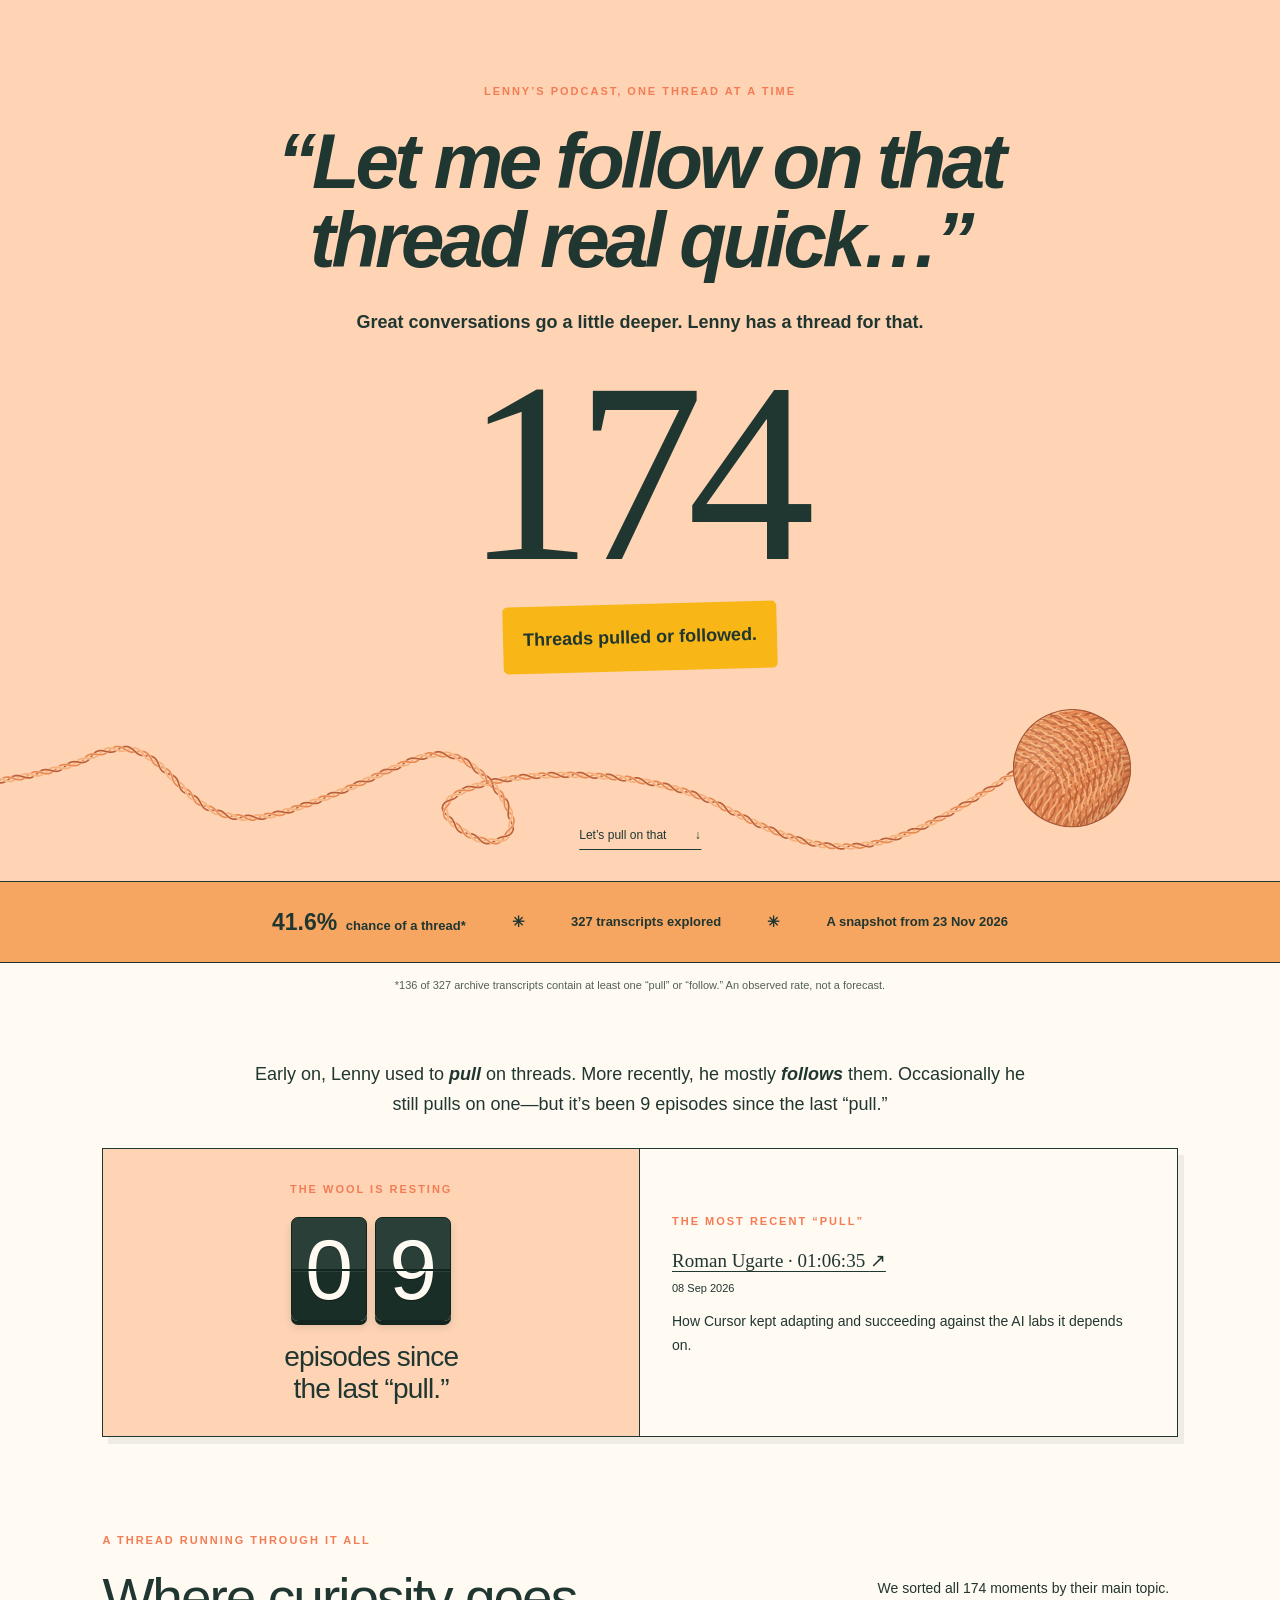
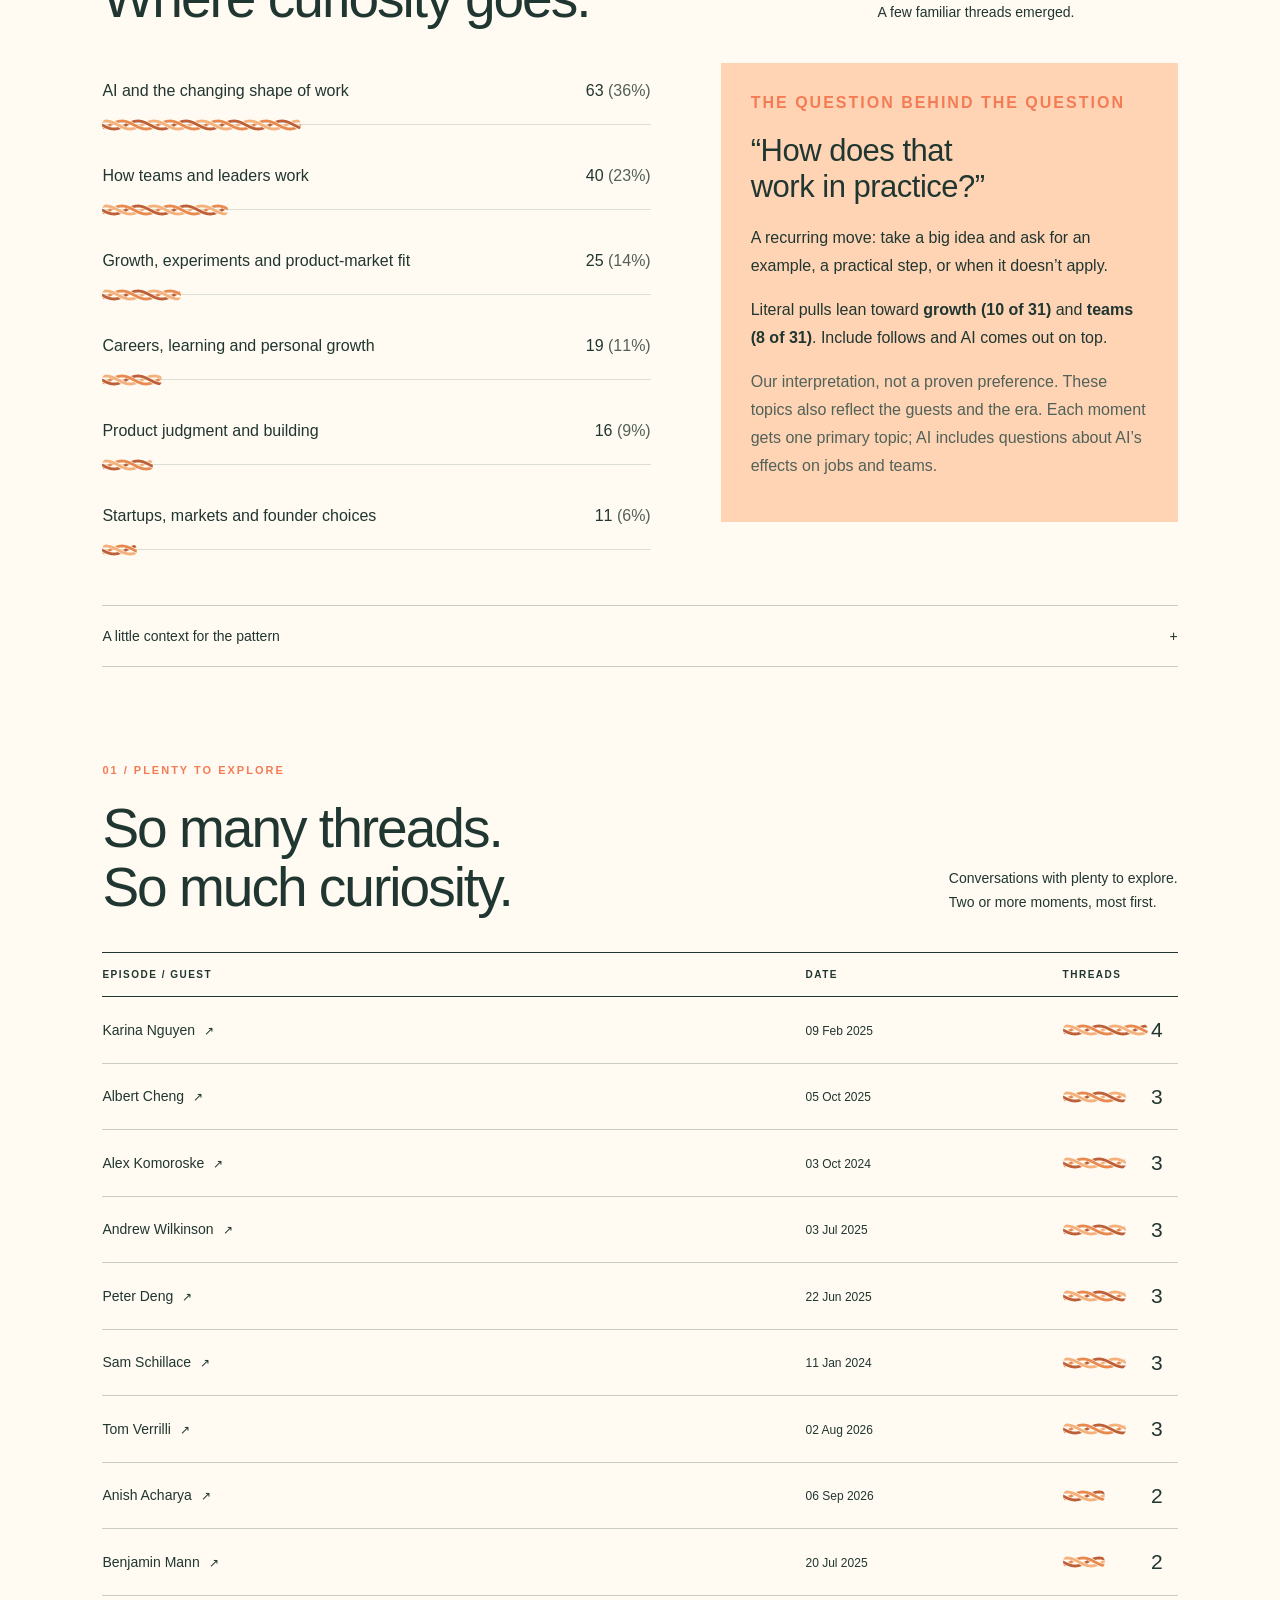
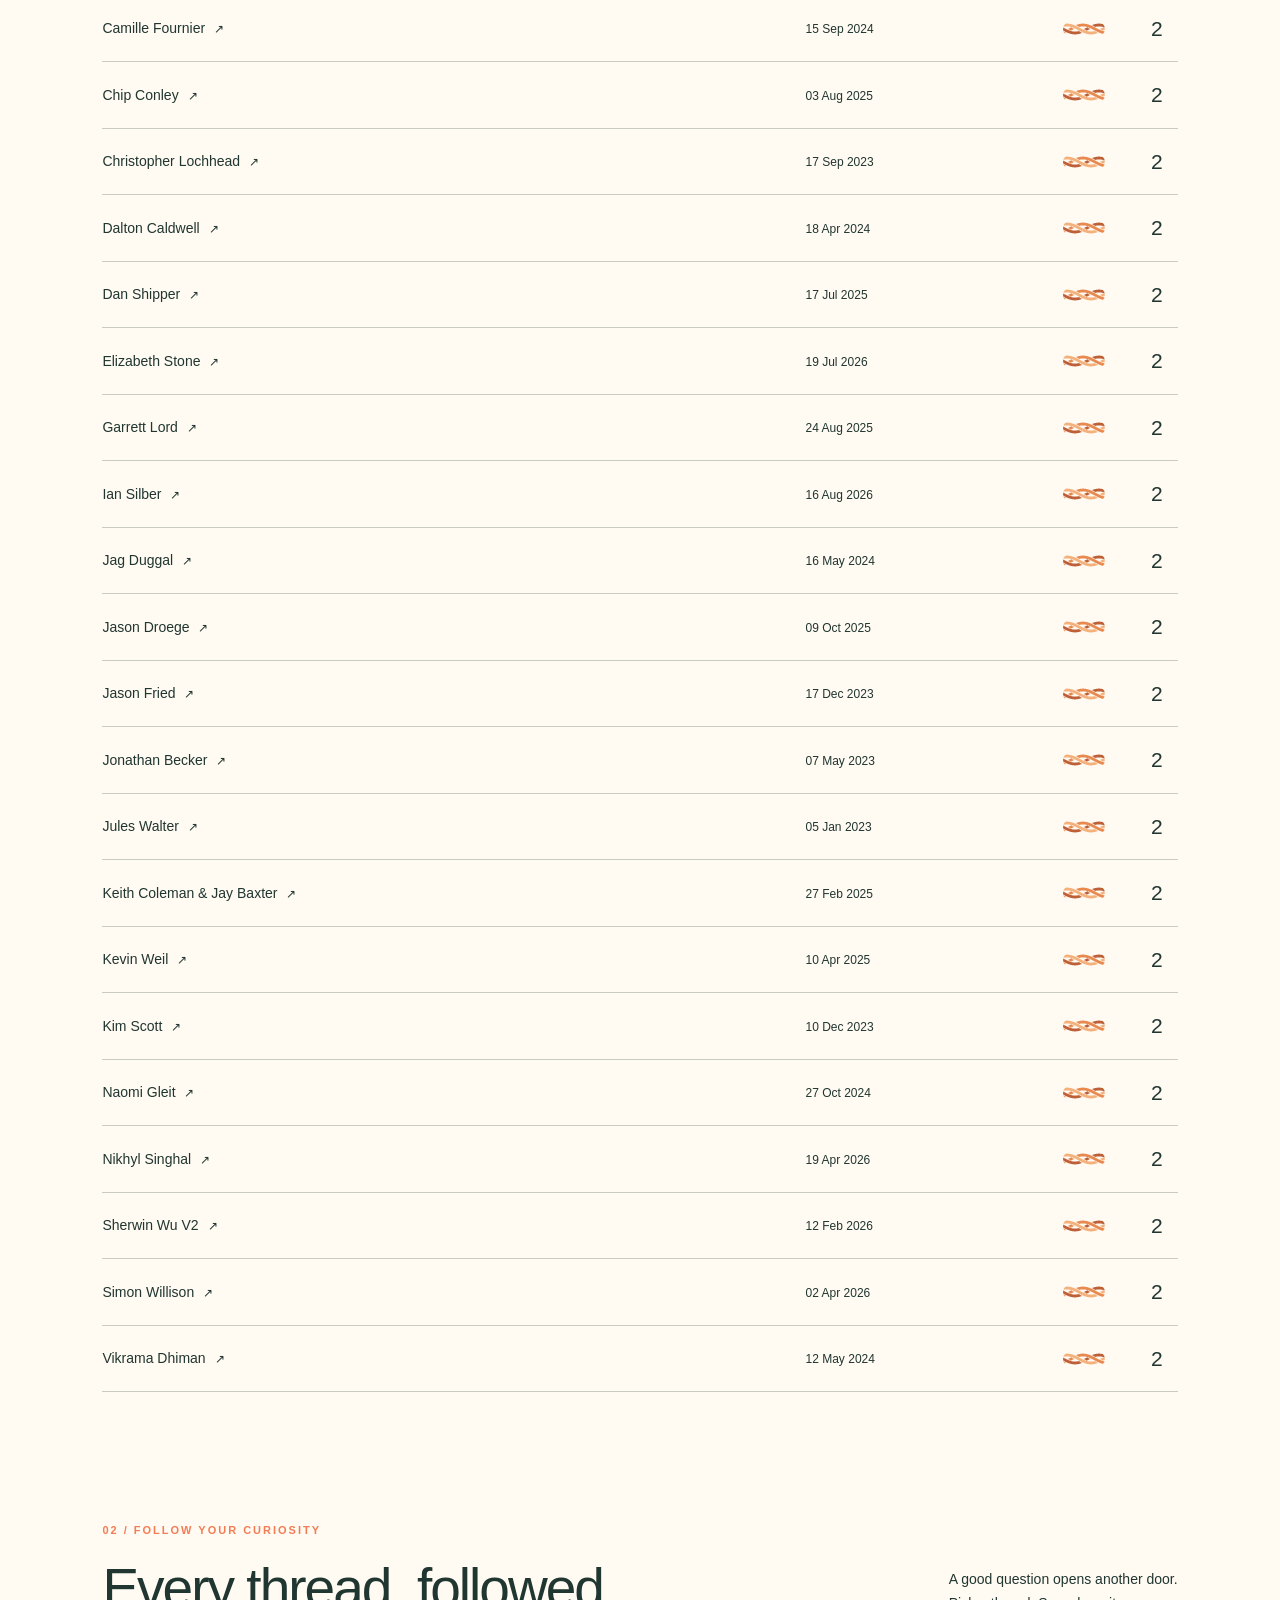
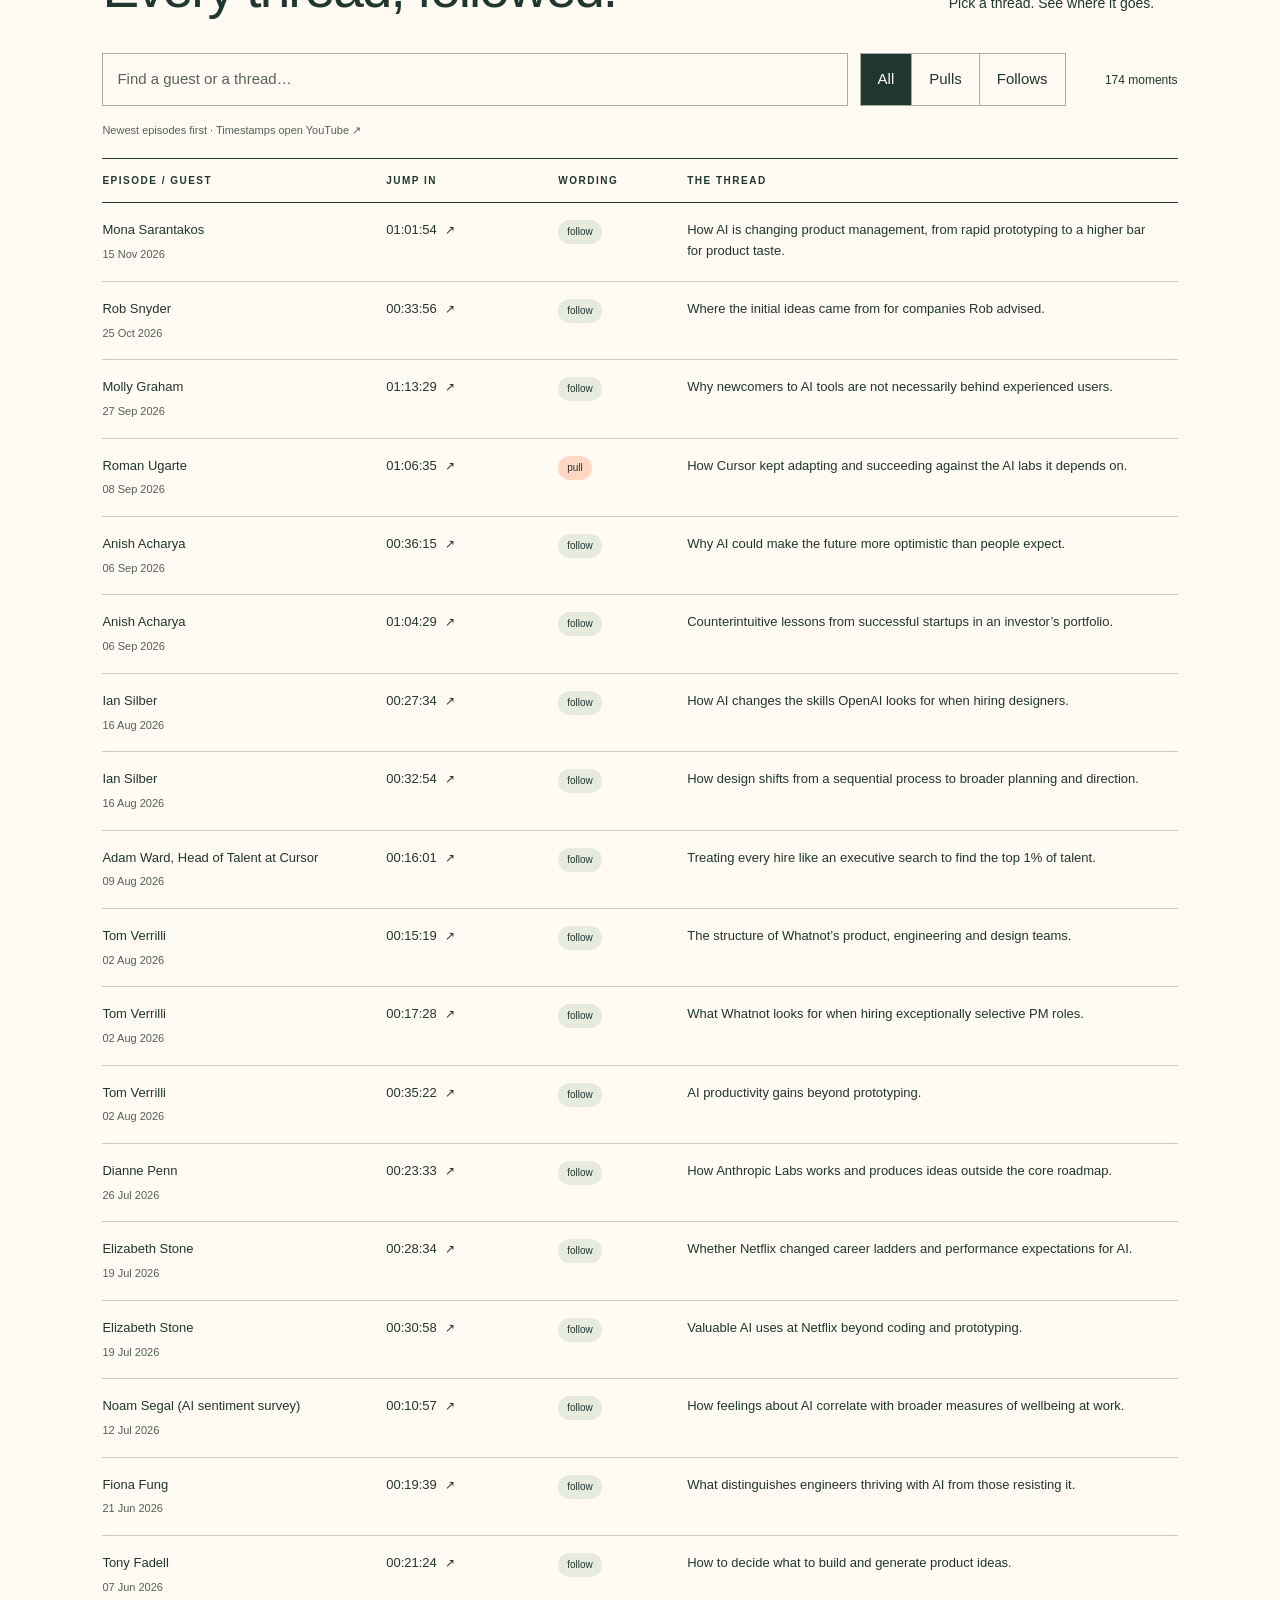
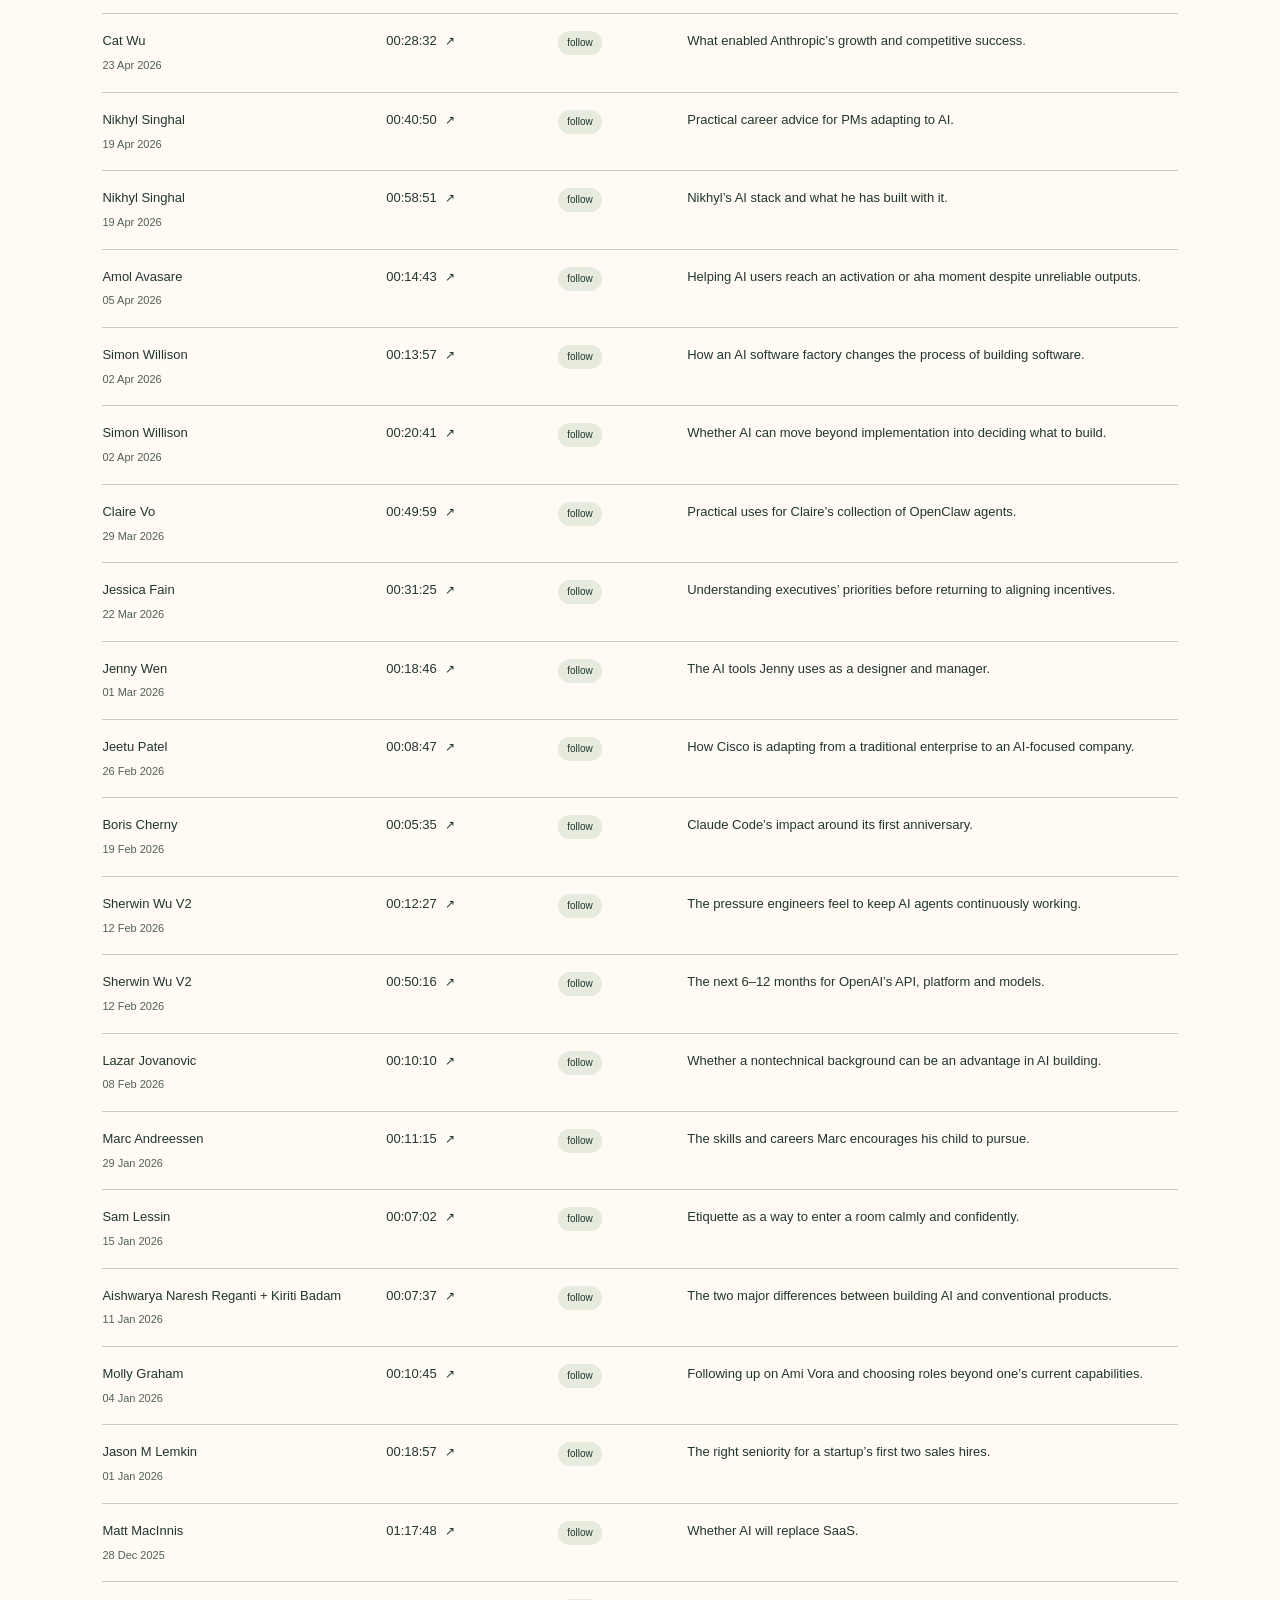
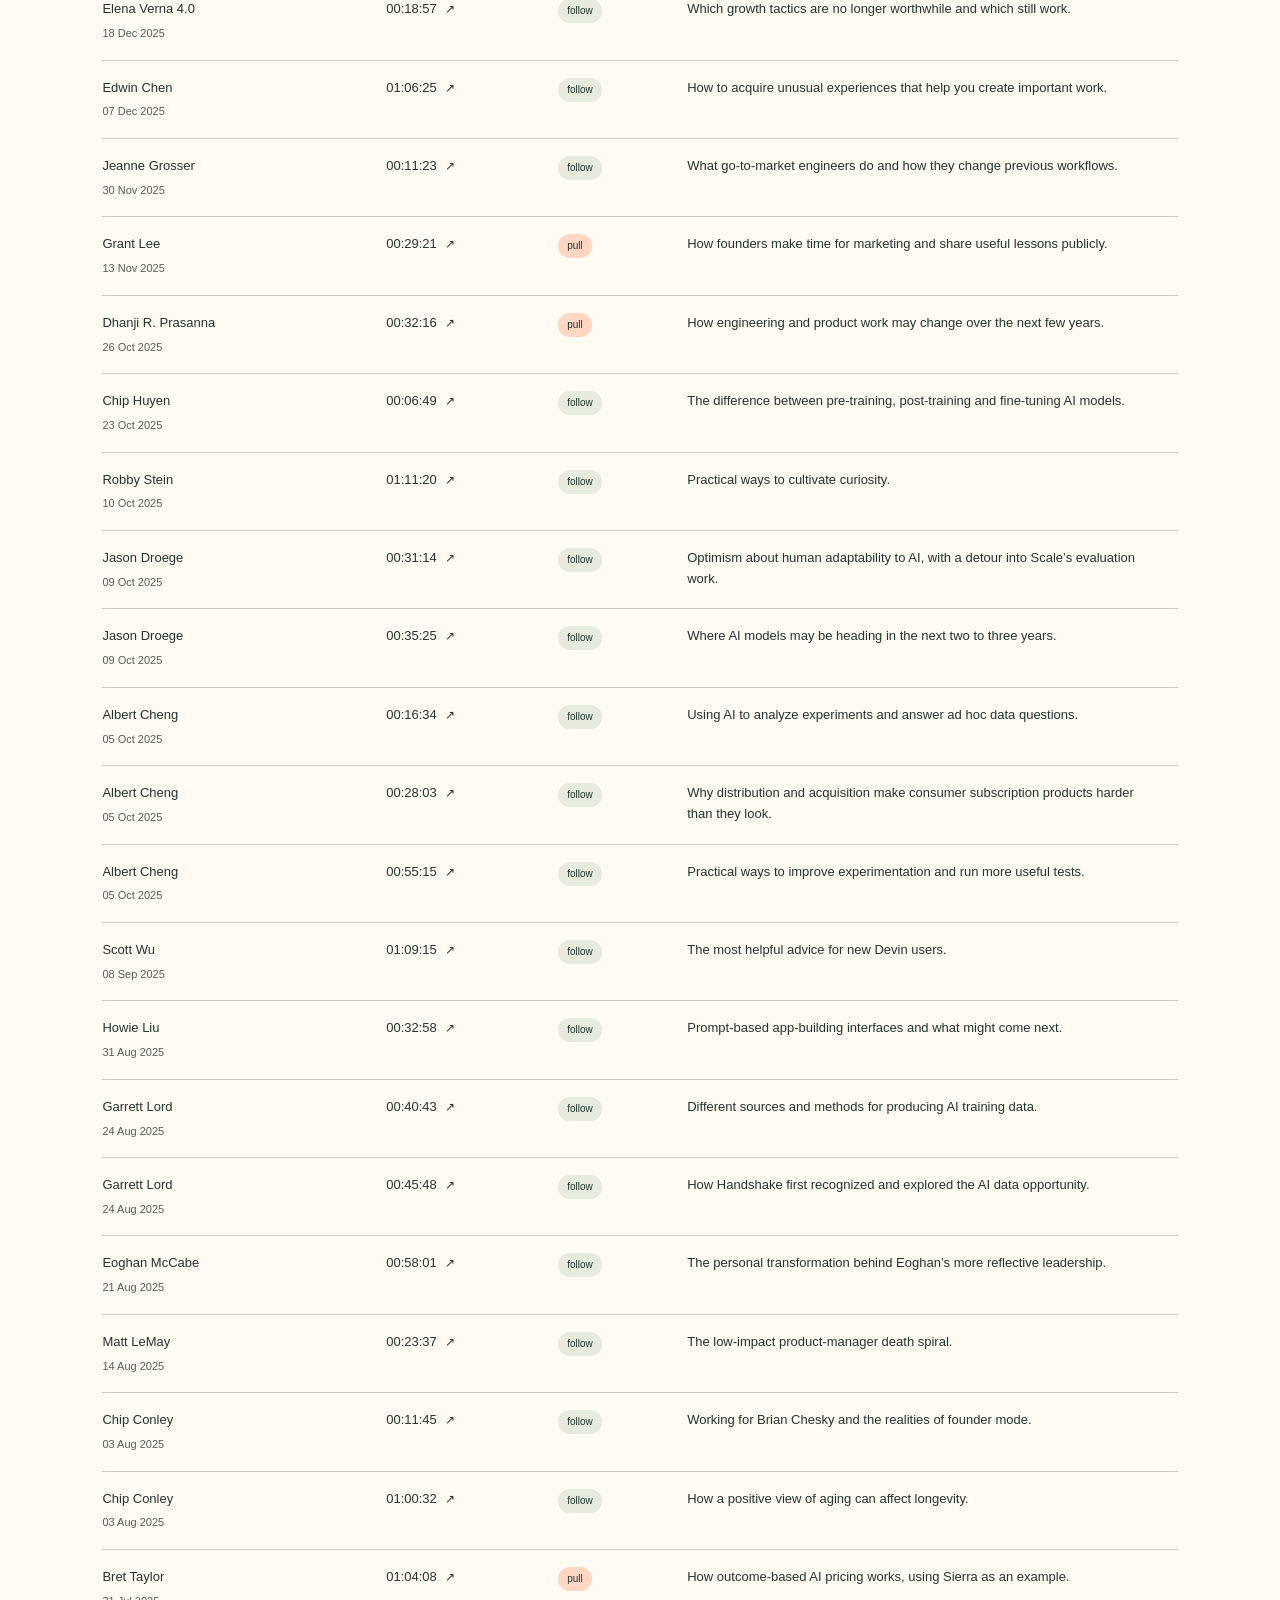
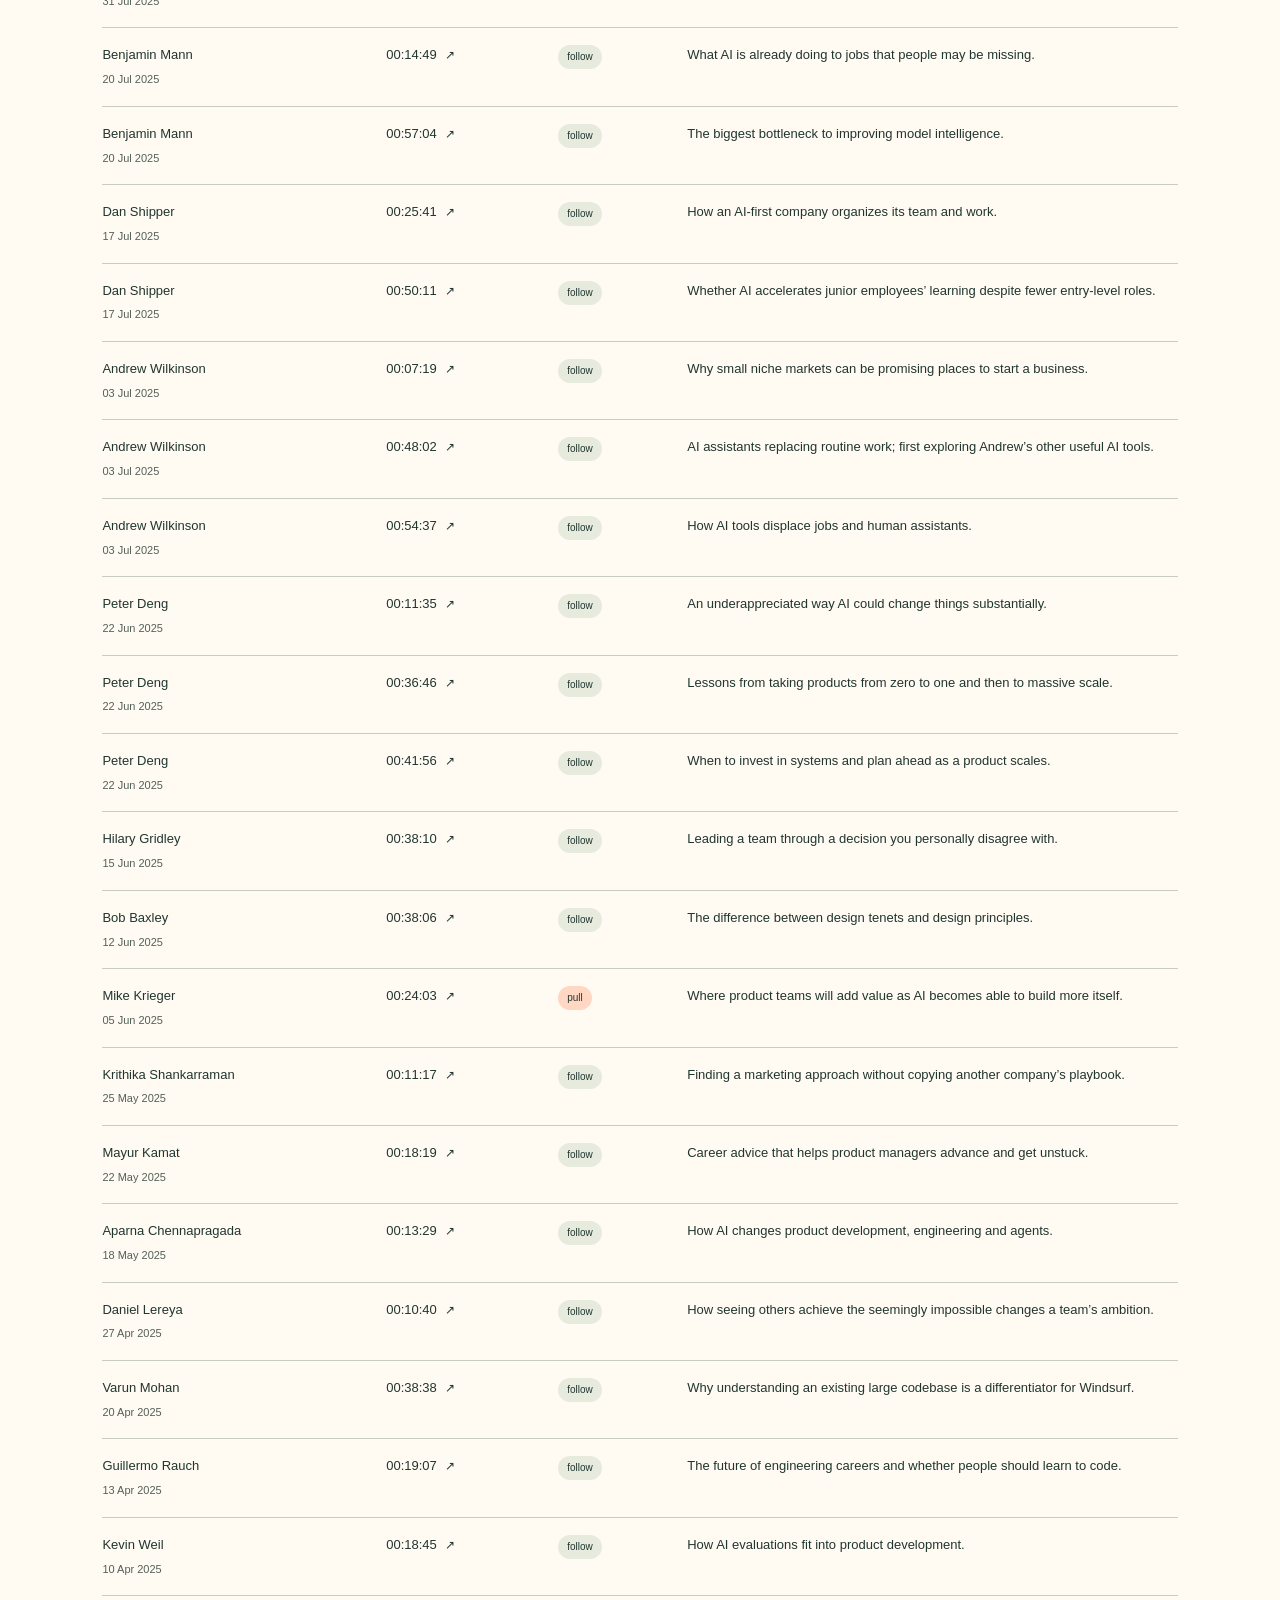
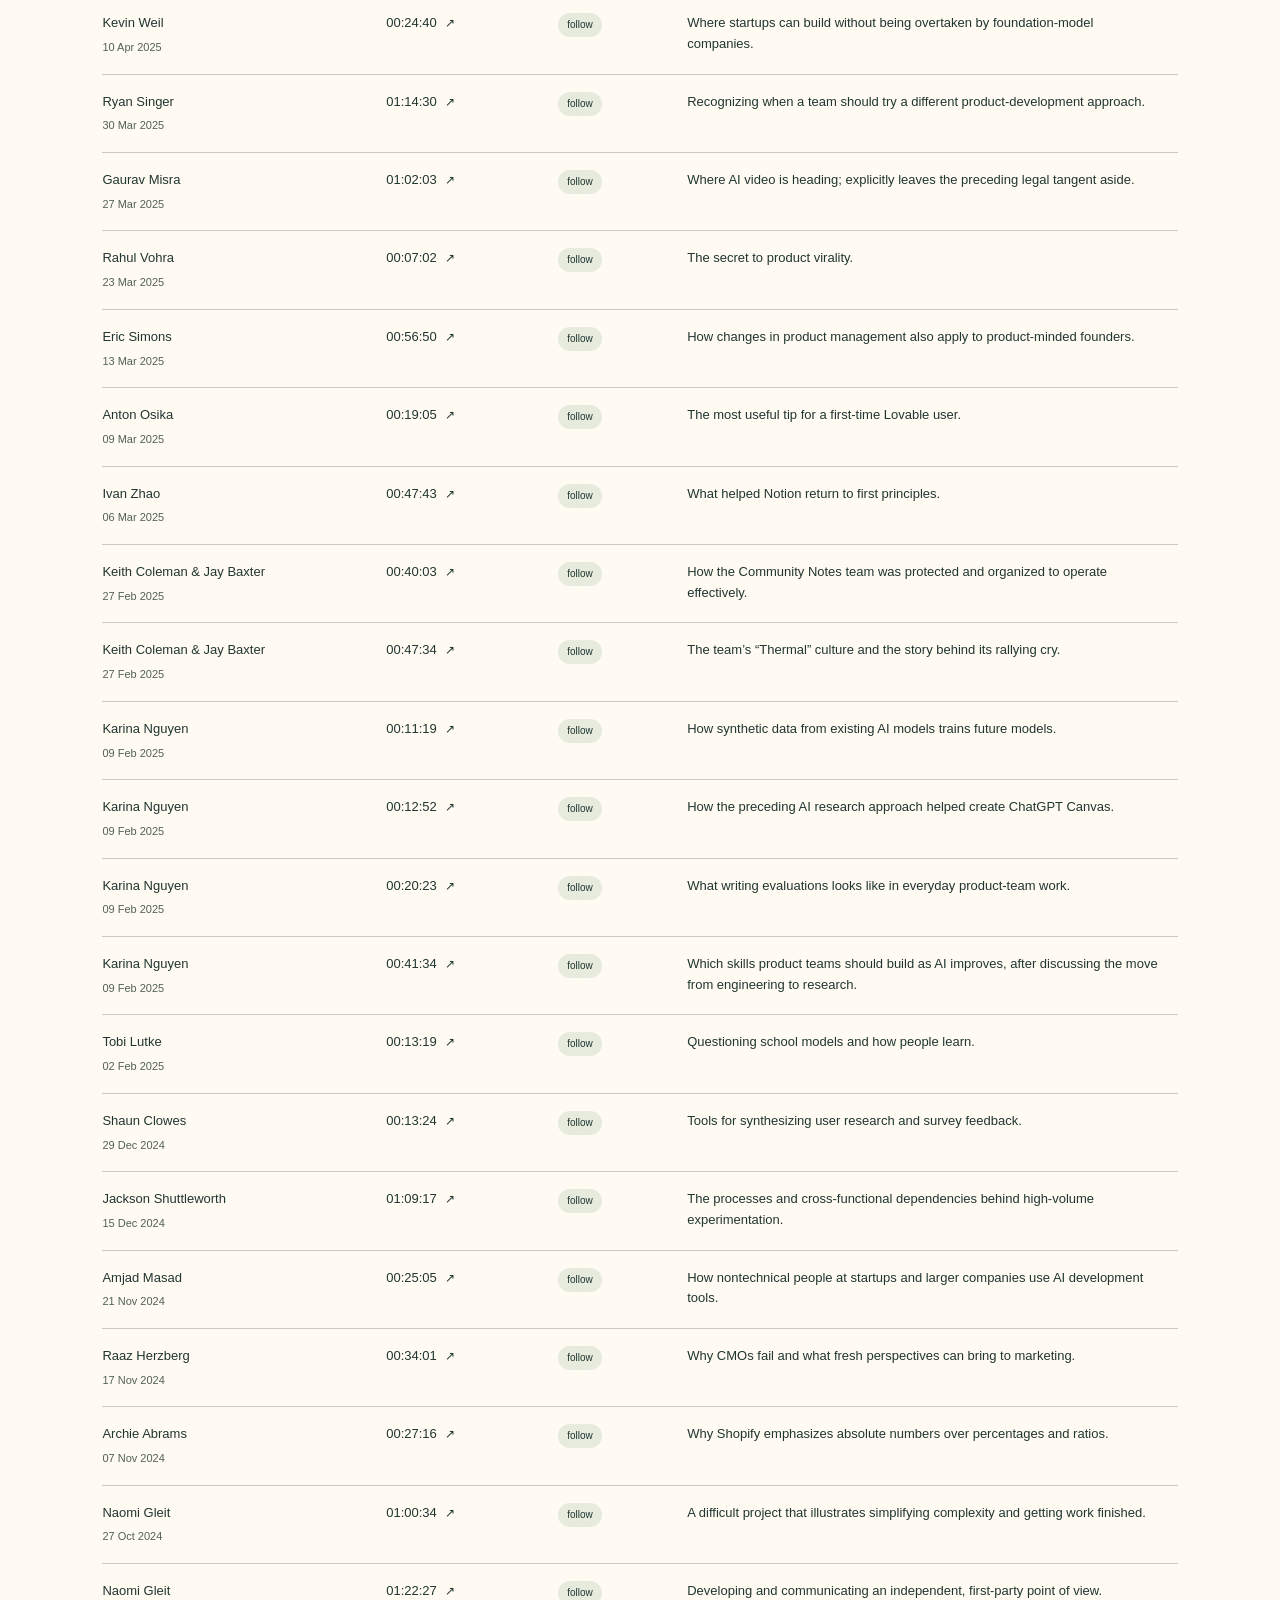
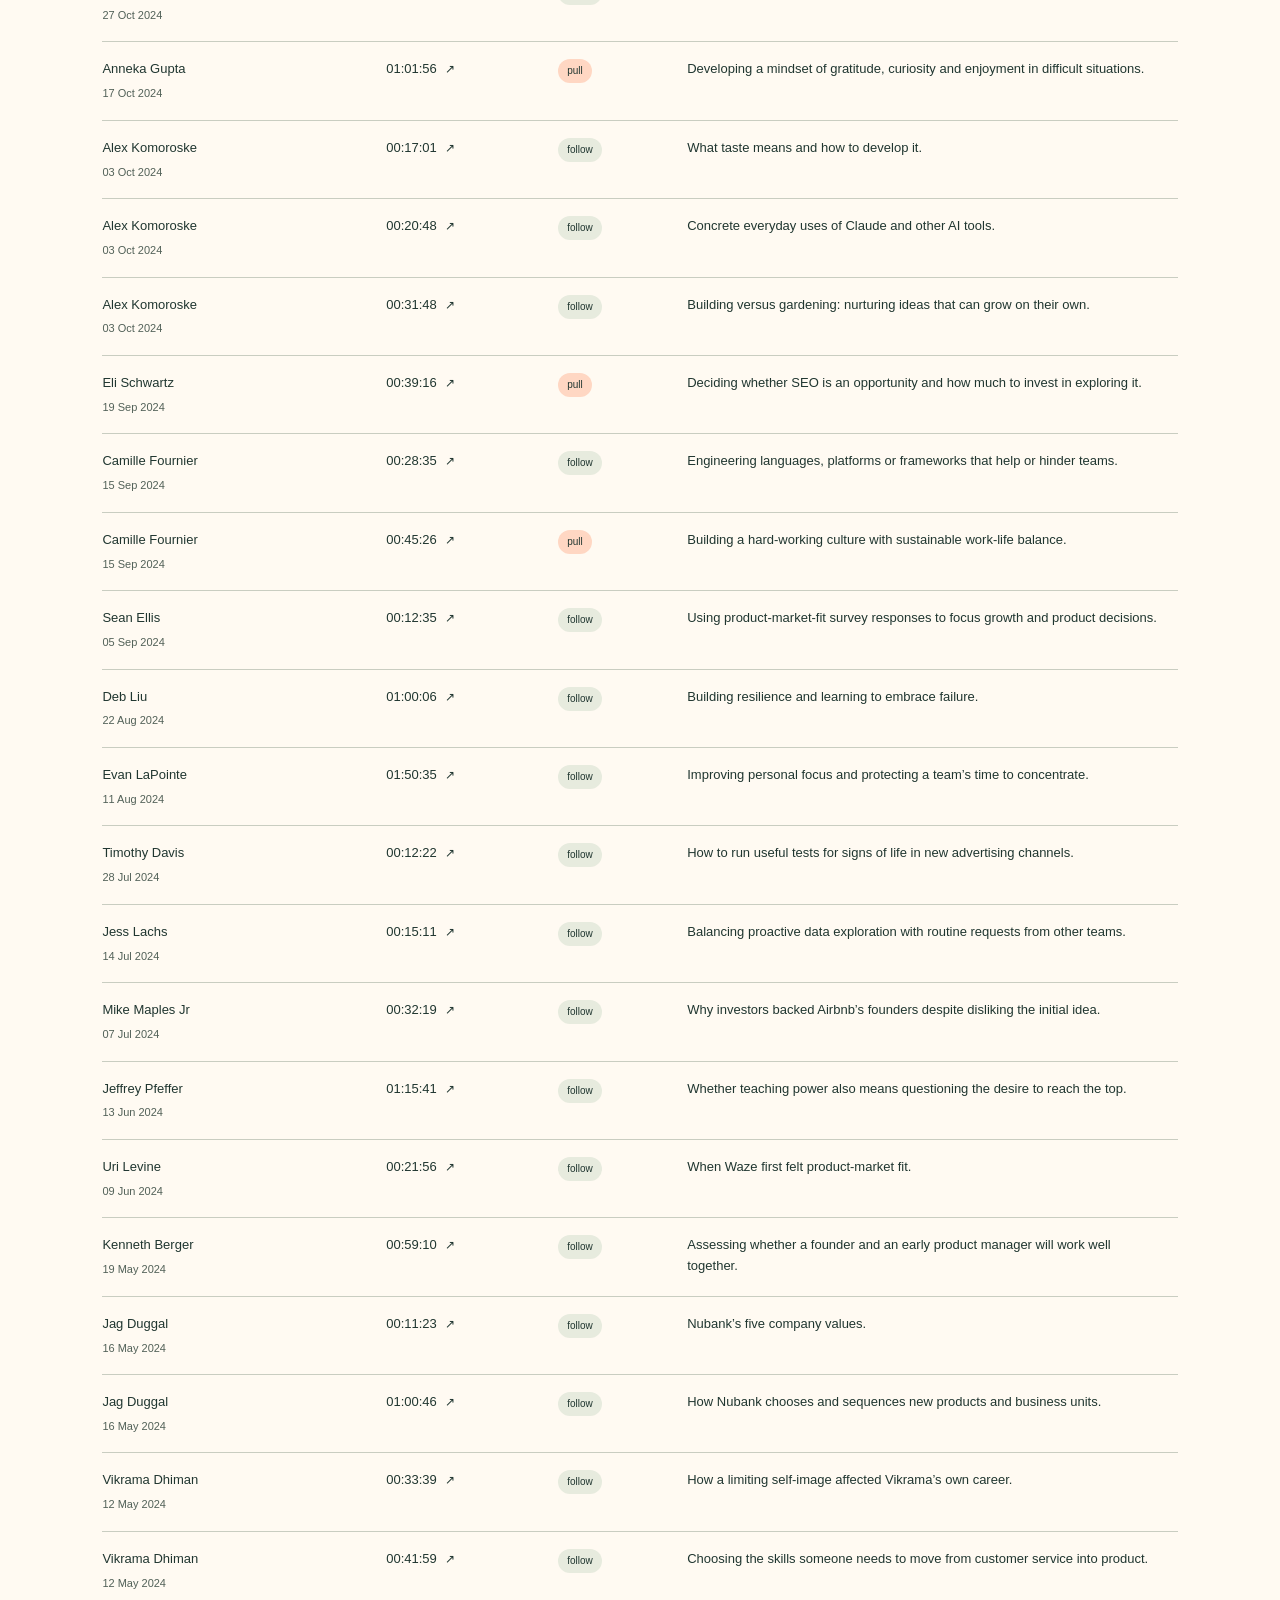
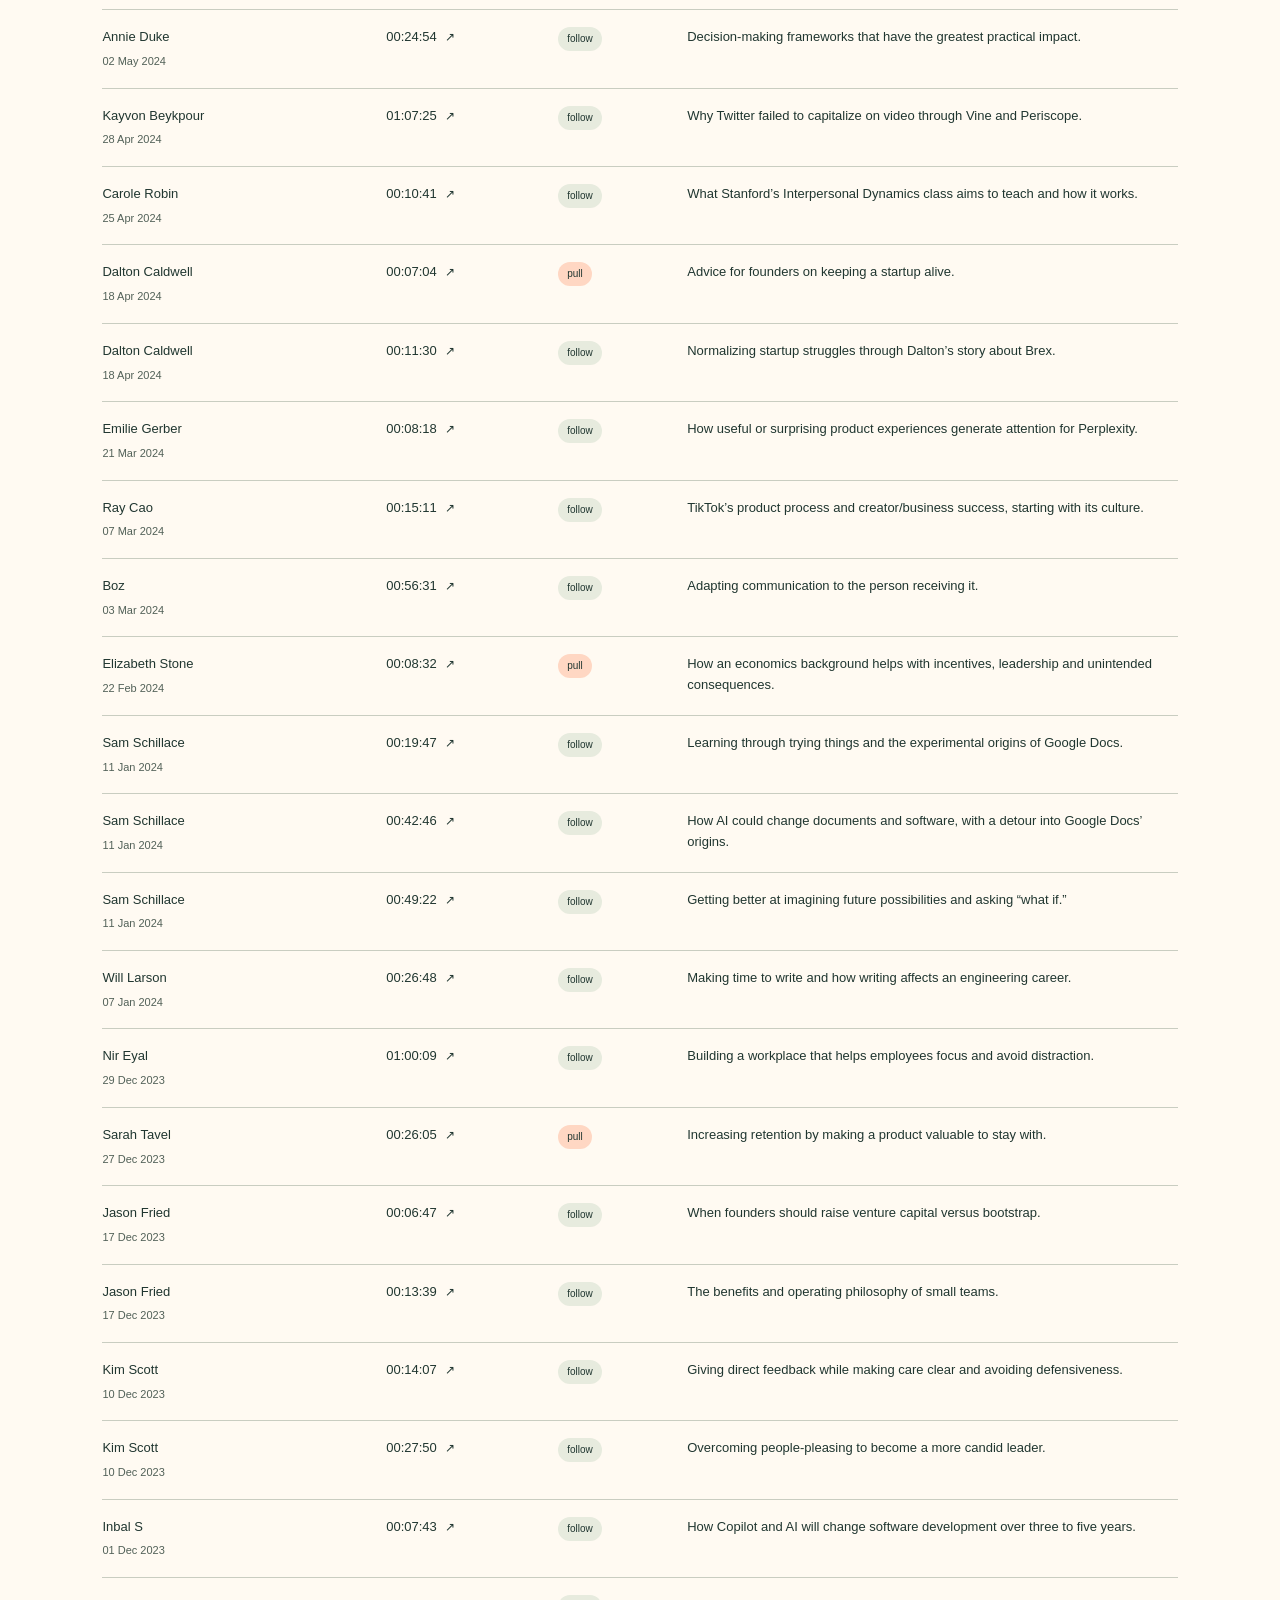
==== commit 29d58bee: "Refresh new transcripts and publish the updated yarn design" ====
--- a/index.html
+++ b/index.html
@@ -3,63 +3,77 @@
 <head>
 <meta charset="utf-8"><meta name="viewport" content="width=device-width,initial-scale=1">
 <title>Just one more thread — A Lenny’s Podcast thread census</title>
-<meta name="description" content="173 little invitations to go deeper. An affectionate, unofficial census of the threads Lenny pulls and follows on his podcast.">
-<meta name="theme-color" content="#fed4b5"><meta property="og:title" content="Just one more thread."><meta property="og:description" content="173 invitations to go deeper. An unofficial Lenny’s Podcast thread census."><meta property="og:type" content="website">
-<link rel="icon" href="favicon.svg" type="image/svg+xml"><link rel="stylesheet" href="style.css"><script src="script.js" defer></script>
+<meta name="description" content="174 little invitations to go deeper. An affectionate, unofficial census of the threads Lenny pulls and follows on his podcast.">
+<meta name="theme-color" content="#fed4b5"><meta property="og:title" content="Just one more thread."><meta property="og:description" content="174 invitations to go deeper. An unofficial Lenny’s Podcast thread census."><meta property="og:type" content="website">
+<link rel="canonical" href="https://epicalex.github.io/thread-census/">
+<meta property="og:url" content="https://epicalex.github.io/thread-census/">
+<meta property="og:image" content="https://epicalex.github.io/thread-census/social-card.png">
+<meta property="og:image:type" content="image/png">
+<meta property="og:image:width" content="1200"><meta property="og:image:height" content="630">
+<meta property="og:image:alt" content="Just one more thread. 174 threads pulled or followed on Lenny’s Podcast. Snapshot: 23 Nov 2026.">
+<meta name="twitter:card" content="summary_large_image">
+<meta name="twitter:title" content="Just one more thread.">
+<meta name="twitter:description" content="An affectionate, unofficial census of the threads Lenny pulls and follows on his podcast.">
+<meta name="twitter:image" content="https://epicalex.github.io/thread-census/social-card.png">
+<meta name="twitter:image:alt" content="Just one more thread. 174 threads pulled or followed on Lenny’s Podcast. Snapshot: 23 Nov 2026.">
+<link rel="icon" href="favicon.ico" sizes="16x16 32x32 48x48">
+<link rel="icon" href="favicon.svg" type="image/svg+xml" sizes="any">
+<link rel="apple-touch-icon" href="apple-touch-icon.png" sizes="180x180"><link rel="stylesheet" href="style.css"><script src="script.js" defer></script>
 </head>
 <body>
 <a class="skip" href="#moments">Skip to the threads</a>
 <main>
 <section class="hero" aria-labelledby="headline">
-<div class="hero-copy"><p class="eyebrow">LENNY’S PODCAST, ONE THREAD AT A TIME</p><h1 id="headline">Just one<br>more <em>thread.</em></h1><p class="intro">Great conversations go a little deeper.<br>Lenny has a thread for that.</p></div>
-<div class="hero-number"><span class="number">173</span><p>threads pulled. Or followed.<br><span>Always worth exploring.</span></p><div class="count-key"><span><b>31</b> pulls</span><span>+</span><span><b>142</b> follows</span></div></div>
-<svg class="hero-thread" viewBox="0 0 1200 200" fill="none" aria-hidden="true"><defs><mask id="hero-ply-0" maskUnits="userSpaceOnUse" x="-200" y="-200" width="1500" height="500"><rect x="-200" y="-200" width="1500" height="500" fill="white"/><path d="M-5.78,70.83 L-5.25,70.80 L-4.70,70.79 L-4.16,70.79 L-3.60,70.82 L-3.05,70.86 L-2.48,70.91 L-1.92,70.97 L-1.36,71.04" stroke="black" stroke-width="2.9"/><path d="M26.20,64.24 L26.72,64.43 L27.23,64.65 L27.72,64.88 L28.23,65.14 L28.72,65.41 L29.20,65.70 L29.69,66.00 L30.17,66.31" stroke="black" stroke-width="2.9"/><path d="M57.19,74.84 L57.52,75.27 L57.83,75.71 L58.13,76.18 L58.42,76.65 L58.69,77.14 L58.95,77.64 L59.21,78.14 L59.46,78.65" stroke="black" stroke-width="2.9"/><path d="M81.37,96.37 L81.60,96.84 L81.81,97.34 L82.01,97.84 L82.20,98.35 L82.38,98.88 L82.55,99.41 L82.72,99.94 L82.88,100.48" stroke="black" stroke-width="2.9"/><path d="M104.25,118.40 L104.51,118.85 L104.78,119.31 L105.03,119.79 L105.27,120.27 L105.51,120.77 L105.74,121.27 L105.97,121.78 L106.20,122.29" stroke="black" stroke-width="2.9"/><path d="M130.80,134.78 L131.19,135.12 L131.58,135.48 L131.96,135.84 L132.35,136.23 L132.72,136.62 L133.11,137.02 L133.48,137.43 L133.86,137.84" stroke="black" stroke-width="2.9"/><path d="M161.26,140.92 L161.76,141.10 L162.23,141.30 L162.73,141.52 L163.21,141.74 L163.71,141.98 L164.20,142.23 L164.70,142.48 L165.20,142.74" stroke="black" stroke-width="2.9"/><path d="M192.47,137.58 L193.00,137.64 L193.53,137.71 L194.05,137.80 L194.59,137.91 L195.12,138.02 L195.66,138.15 L196.21,138.28 L196.75,138.41" stroke="black" stroke-width="2.9"/><path d="M222.89,128.47 L223.42,128.47 L223.95,128.49 L224.49,128.52 L225.03,128.57 L225.58,128.63 L226.13,128.70 L226.69,128.78 L227.25,128.86" stroke="black" stroke-width="2.9"/><path d="M252.86,117.51 L253.39,117.49 L253.92,117.49 L254.46,117.50 L255.00,117.52 L255.56,117.56 L256.11,117.61 L256.67,117.66 L257.23,117.72" stroke="black" stroke-width="2.9"/><path d="M282.36,105.34 L282.89,105.30 L283.42,105.28 L283.96,105.27 L284.51,105.27 L285.06,105.29 L285.62,105.32 L286.18,105.35 L286.74,105.39" stroke="black" stroke-width="2.9"/><path d="M311.52,92.25 L312.04,92.20 L312.58,92.17 L313.12,92.15 L313.67,92.14 L314.22,92.15 L314.78,92.16 L315.34,92.19 L315.90,92.22" stroke="black" stroke-width="2.9"/><path d="M340.88,79.30 L341.42,79.27 L341.95,79.26 L342.50,79.27 L343.05,79.29 L343.60,79.33 L344.16,79.37 L344.72,79.43 L345.28,79.49" stroke="black" stroke-width="2.9"/><path d="M372.19,70.55 L372.72,70.67 L373.25,70.82 L373.78,70.99 L374.30,71.17 L374.83,71.38 L375.35,71.60 L375.86,71.83 L376.38,72.08" stroke="black" stroke-width="2.9"/><path d="M404.28,77.10 L404.65,77.50 L405.01,77.91 L405.35,78.33 L405.68,78.78 L406.01,79.24 L406.32,79.71 L406.63,80.19 L406.92,80.67" stroke="black" stroke-width="2.9"/><path d="M429.99,96.98 L430.23,97.45 L430.45,97.94 L430.67,98.44 L430.86,98.96 L431.05,99.48 L431.23,100.01 L431.40,100.55 L431.57,101.09" stroke="black" stroke-width="2.9"/><path d="M450.61,122.03 L450.73,122.56 L450.82,123.09 L450.90,123.64 L450.97,124.19 L451.02,124.75 L451.05,125.31 L451.08,125.87 L451.09,126.44" stroke="black" stroke-width="2.9"/><path d="M459.11,153.75 L458.83,154.27 L458.53,154.75 L458.19,155.23 L457.84,155.68 L457.46,156.13 L457.07,156.54 L456.65,156.95 L456.23,157.34" stroke="black" stroke-width="2.9"/><path d="M432.73,171.56 L432.20,171.35 L431.70,171.11 L431.21,170.86 L430.72,170.58 L430.23,170.28 L429.75,169.97 L429.29,169.65 L428.83,169.31" stroke="black" stroke-width="2.9"/><path d="M402.16,159.72 L401.85,159.30 L401.54,158.85 L401.24,158.38 L400.95,157.91 L400.68,157.42 L400.41,156.92 L400.16,156.42 L399.91,155.91" stroke="black" stroke-width="2.9"/><path d="M380.88,134.56 L381.03,133.98 L381.22,133.41 L381.46,132.86 L381.73,132.33 L382.03,131.81 L382.36,131.32 L382.73,130.84 L383.11,130.40" stroke="black" stroke-width="2.9"/><path d="M403.27,110.89 L403.81,110.84 L404.34,110.82 L404.90,110.81 L405.44,110.82 L406.01,110.84 L406.57,110.88 L407.13,110.93 L407.69,110.98" stroke="black" stroke-width="2.9"/><path d="M434.20,101.33 L434.73,101.39 L435.26,101.47 L435.79,101.57 L436.33,101.68 L436.87,101.81 L437.42,101.95 L437.96,102.10 L438.50,102.25" stroke="black" stroke-width="2.9"/><path d="M465.98,96.15 L466.50,96.27 L467.02,96.40 L467.54,96.55 L468.07,96.71 L468.59,96.89 L469.12,97.09 L469.64,97.28 L470.17,97.49" stroke="black" stroke-width="2.9"/><path d="M498.04,93.67 L498.54,93.82 L499.05,93.99 L499.56,94.18 L500.07,94.38 L500.58,94.60 L501.09,94.83 L501.60,95.06 L502.11,95.31" stroke="black" stroke-width="2.9"/><path d="M530.17,93.36 L530.66,93.54 L531.16,93.74 L531.66,93.96 L532.15,94.19 L532.65,94.44 L533.14,94.70 L533.63,94.97 L534.13,95.25" stroke="black" stroke-width="2.9"/><path d="M562.25,95.06 L562.73,95.27 L563.22,95.51 L563.70,95.76 L564.18,96.02 L564.66,96.30 L565.14,96.59 L565.61,96.89 L566.09,97.20" stroke="black" stroke-width="2.9"/><path d="M594.16,98.84 L594.63,99.08 L595.10,99.35 L595.57,99.63 L596.03,99.93 L596.49,100.24 L596.94,100.56 L597.39,100.89 L597.85,101.23" stroke="black" stroke-width="2.9"/><path d="M625.74,104.92 L626.20,105.20 L626.64,105.50 L627.08,105.82 L627.52,106.15 L627.95,106.50 L628.38,106.86 L628.81,107.22 L629.23,107.59" stroke="black" stroke-width="2.9"/><path d="M656.71,113.71 L657.13,114.03 L657.55,114.38 L657.96,114.74 L658.36,115.11 L658.76,115.50 L659.15,115.90 L659.54,116.31 L659.92,116.72" stroke="black" stroke-width="2.9"/><path d="M686.58,125.89 L686.95,126.26 L687.33,126.66 L687.68,127.07 L688.03,127.49 L688.38,127.93 L688.72,128.37 L689.05,128.82 L689.38,129.29" stroke="black" stroke-width="2.9"/><path d="M715.16,140.27 L715.53,140.65 L715.90,141.04 L716.26,141.44 L716.61,141.86 L716.95,142.29 L717.30,142.73 L717.64,143.17 L717.97,143.62" stroke="black" stroke-width="2.9"/><path d="M744.15,153.53 L744.54,153.88 L744.93,154.24 L745.31,154.63 L745.68,155.03 L746.05,155.43 L746.42,155.85 L746.79,156.28 L747.15,156.71" stroke="black" stroke-width="2.9"/><path d="M773.98,164.48 L774.40,164.78 L774.82,165.11 L775.23,165.45 L775.65,165.81 L776.06,166.17 L776.47,166.55 L776.87,166.93 L777.28,167.32" stroke="black" stroke-width="2.9"/><path d="M804.82,171.41 L805.29,171.65 L805.75,171.90 L806.22,172.17 L806.68,172.46 L807.15,172.75 L807.61,173.06 L808.08,173.37 L808.54,173.68" stroke="black" stroke-width="2.9"/><path d="M836.32,172.62 L836.83,172.76 L837.33,172.92 L837.85,173.09 L838.35,173.28 L838.87,173.47 L839.38,173.68 L839.90,173.89 L840.42,174.11" stroke="black" stroke-width="2.9"/><path d="M867.51,167.69 L868.02,167.74 L868.55,167.80 L869.08,167.88 L869.62,167.97 L870.16,168.08 L870.71,168.19 L871.25,168.31 L871.80,168.43" stroke="black" stroke-width="2.9"/><path d="M897.63,157.85 L898.15,157.83 L898.68,157.82 L899.22,157.83 L899.77,157.85 L900.32,157.88 L900.87,157.92 L901.43,157.96 L901.99,158.01" stroke="black" stroke-width="2.9"/><path d="M926.57,144.70 L927.10,144.63 L927.63,144.57 L928.16,144.53 L928.71,144.50 L929.26,144.49 L929.82,144.48 L930.38,144.47 L930.94,144.48" stroke="black" stroke-width="2.9"/><path d="M954.55,129.43 L955.07,129.33 L955.59,129.24 L956.13,129.17 L956.67,129.11 L957.22,129.06 L957.78,129.02 L958.34,128.98 L958.90,128.96" stroke="black" stroke-width="2.9"/><path d="M981.78,112.80 L982.30,112.67 L982.82,112.57 L983.35,112.47 L983.89,112.39 L984.44,112.32 L984.99,112.26 L985.55,112.20 L986.11,112.15" stroke="black" stroke-width="2.9"/><path d="M1008.48,95.26 L1008.99,95.12 L1009.51,95.00 L1010.04,94.89 L1010.58,94.80 L1011.12,94.71 L1011.67,94.64 L1012.23,94.57 L1012.79,94.50" stroke="black" stroke-width="2.9"/><path d="M-9.72,75.24 L-9.17,75.27 L-8.61,75.30 L-8.05,75.33 L-7.51,75.34 L-6.96,75.35 L-6.43,75.35 L-5.89,75.33 L-5.38,75.30" stroke="black" stroke-width="2.9"/><path d="M20.83,66.82 L21.34,67.05 L21.84,67.28 L22.35,67.51 L22.84,67.73 L23.33,67.94 L23.83,68.14 L24.30,68.33 L24.78,68.50" stroke="black" stroke-width="2.9"/><path d="M51.30,74.08 L51.59,74.56 L51.89,75.02 L52.19,75.49 L52.48,75.95 L52.78,76.39 L53.08,76.83 L53.40,77.26 L53.71,77.66" stroke="black" stroke-width="2.9"/><path d="M75.84,94.31 L76.01,94.85 L76.18,95.39 L76.36,95.91 L76.54,96.43 L76.73,96.95 L76.93,97.45 L77.15,97.93 L77.37,98.41" stroke="black" stroke-width="2.9"/><path d="M98.61,116.83 L98.81,117.35 L99.01,117.88 L99.23,118.39 L99.45,118.91 L99.69,119.40 L99.93,119.89 L100.20,120.37 L100.47,120.82" stroke="black" stroke-width="2.9"/><path d="M124.97,134.94 L125.31,135.39 L125.67,135.84 L126.02,136.27 L126.39,136.69 L126.77,137.11 L127.14,137.50 L127.54,137.88 L127.94,138.23" stroke="black" stroke-width="2.9"/><path d="M155.85,143.13 L156.33,143.42 L156.82,143.72 L157.30,144.00 L157.80,144.26 L158.29,144.51 L158.79,144.75 L159.28,144.96 L159.80,145.16" stroke="black" stroke-width="2.9"/><path d="M187.79,141.09 L188.33,141.25 L188.87,141.41 L189.41,141.55 L189.95,141.69 L190.50,141.80 L191.03,141.90 L191.56,141.99 L192.10,142.05" stroke="black" stroke-width="2.9"/><path d="M218.64,132.54 L219.20,132.63 L219.75,132.71 L220.31,132.78 L220.86,132.85 L221.40,132.90 L221.95,132.93 L222.48,132.95 L223.01,132.95" stroke="black" stroke-width="2.9"/><path d="M248.78,121.76 L249.34,121.82 L249.90,121.88 L250.46,121.93 L251.01,121.97 L251.56,122.00 L252.10,122.01 L252.64,122.01 L253.17,121.99" stroke="black" stroke-width="2.9"/><path d="M278.46,109.74 L279.02,109.79 L279.58,109.82 L280.14,109.85 L280.69,109.87 L281.24,109.88 L281.78,109.87 L282.31,109.85 L282.84,109.81" stroke="black" stroke-width="2.9"/><path d="M307.70,96.74 L308.27,96.77 L308.83,96.79 L309.39,96.81 L309.94,96.82 L310.49,96.81 L311.03,96.79 L311.56,96.76 L312.09,96.70" stroke="black" stroke-width="2.9"/><path d="M336.89,83.65 L337.45,83.69 L338.01,83.73 L338.56,83.77 L339.12,83.79 L339.66,83.81 L340.20,83.81 L340.73,83.80 L341.26,83.77" stroke="black" stroke-width="2.9"/><path d="M367.17,73.76 L367.71,73.93 L368.23,74.10 L368.76,74.27 L369.29,74.43 L369.81,74.58 L370.32,74.72 L370.82,74.84 L371.32,74.95" stroke="black" stroke-width="2.9"/><path d="M398.32,77.00 L398.67,77.44 L399.02,77.87 L399.37,78.30 L399.71,78.72 L400.06,79.13 L400.40,79.52 L400.75,79.91 L401.10,80.28" stroke="black" stroke-width="2.9"/><path d="M424.39,95.08 L424.58,95.61 L424.77,96.14 L424.96,96.66 L425.16,97.17 L425.37,97.67 L425.58,98.17 L425.81,98.65 L426.05,99.12" stroke="black" stroke-width="2.9"/><path d="M445.57,118.88 L445.64,119.44 L445.71,119.99 L445.78,120.54 L445.86,121.09 L445.94,121.62 L446.04,122.14 L446.14,122.66 L446.26,123.16" stroke="black" stroke-width="2.9"/><path d="M457.06,148.07 L456.81,148.57 L456.55,149.06 L456.29,149.52 L456.04,150.00 L455.79,150.46 L455.54,150.90 L455.31,151.35 L455.08,151.77" stroke="black" stroke-width="2.9"/><path d="M438.15,169.00 L437.64,168.78 L437.13,168.56 L436.63,168.34 L436.15,168.12 L435.66,167.91 L435.18,167.71 L434.72,167.52 L434.25,167.34" stroke="black" stroke-width="2.9"/><path d="M408.05,160.53 L407.76,160.05 L407.47,159.57 L407.18,159.10 L406.88,158.64 L406.59,158.19 L406.29,157.75 L405.97,157.32 L405.66,156.91" stroke="black" stroke-width="2.9"/><path d="M384.70,139.43 L384.74,138.88 L384.79,138.34 L384.85,137.81 L384.92,137.30 L385.00,136.80 L385.09,136.31 L385.19,135.91 L385.28,135.46" stroke="black" stroke-width="2.9"/><path d="M399.49,115.47 L400.05,115.47 L400.61,115.47 L401.16,115.47 L401.70,115.47 L402.25,115.45 L402.77,115.43 L403.29,115.40 L403.82,115.34" stroke="black" stroke-width="2.9"/><path d="M429.54,104.96 L430.09,105.10 L430.63,105.23 L431.17,105.36 L431.71,105.47 L432.24,105.58 L432.78,105.67 L433.31,105.74 L433.82,105.80" stroke="black" stroke-width="2.9"/><path d="M460.98,99.28 L461.51,99.47 L462.04,99.66 L462.56,99.85 L463.09,100.02 L463.60,100.18 L464.13,100.32 L464.64,100.45 L465.16,100.56" stroke="black" stroke-width="2.9"/><path d="M492.82,96.42 L493.33,96.65 L493.84,96.88 L494.35,97.10 L494.86,97.31 L495.37,97.51 L495.88,97.69 L496.39,97.86 L496.89,98.01" stroke="black" stroke-width="2.9"/><path d="M524.78,95.76 L525.28,96.03 L525.77,96.29 L526.27,96.54 L526.77,96.78 L527.26,97.02 L527.76,97.23 L528.25,97.43 L528.74,97.61" stroke="black" stroke-width="2.9"/><path d="M556.73,97.12 L557.20,97.42 L557.68,97.71 L558.16,97.99 L558.64,98.27 L559.12,98.53 L559.60,98.78 L560.08,99.01 L560.56,99.22" stroke="black" stroke-width="2.9"/><path d="M588.51,100.53 L588.97,100.85 L589.43,101.18 L589.89,101.49 L590.35,101.80 L590.81,102.09 L591.27,102.37 L591.74,102.63 L592.20,102.87" stroke="black" stroke-width="2.9"/><path d="M619.98,106.17 L620.41,106.53 L620.84,106.88 L621.27,107.23 L621.71,107.57 L622.15,107.90 L622.58,108.21 L623.03,108.51 L623.48,108.79" stroke="black" stroke-width="2.9"/><path d="M650.85,114.41 L651.25,114.81 L651.65,115.21 L652.05,115.59 L652.44,115.97 L652.85,116.34 L653.26,116.69 L653.67,117.03 L654.09,117.35" stroke="black" stroke-width="2.9"/><path d="M680.67,125.85 L681.02,126.30 L681.36,126.74 L681.71,127.17 L682.06,127.60 L682.41,128.01 L682.77,128.41 L683.13,128.79 L683.51,129.16" stroke="black" stroke-width="2.9"/><path d="M709.28,140.16 L709.61,140.62 L709.95,141.07 L710.29,141.51 L710.63,141.94 L710.98,142.36 L711.34,142.77 L711.71,143.16 L712.08,143.54" stroke="black" stroke-width="2.9"/><path d="M738.28,153.73 L738.63,154.17 L738.99,154.60 L739.35,155.02 L739.72,155.44 L740.09,155.84 L740.47,156.23 L740.86,156.60 L741.26,156.96" stroke="black" stroke-width="2.9"/><path d="M768.15,165.25 L768.55,165.65 L768.95,166.05 L769.35,166.44 L769.76,166.81 L770.16,167.18 L770.58,167.53 L771.00,167.86 L771.44,168.18" stroke="black" stroke-width="2.9"/><path d="M799.20,173.08 L799.65,173.42 L800.11,173.75 L800.56,174.07 L801.03,174.38 L801.50,174.68 L801.96,174.96 L802.44,175.23 L802.91,175.47" stroke="black" stroke-width="2.9"/><path d="M831.14,175.35 L831.65,175.60 L832.16,175.84 L832.67,176.06 L833.18,176.28 L833.70,176.48 L834.21,176.66 L834.73,176.83 L835.24,176.97" stroke="black" stroke-width="2.9"/><path d="M862.91,171.34 L863.45,171.48 L864.00,171.62 L864.55,171.75 L865.09,171.87 L865.63,171.97 L866.17,172.06 L866.70,172.13 L867.23,172.17" stroke="black" stroke-width="2.9"/><path d="M893.57,162.10 L894.13,162.17 L894.69,162.23 L895.24,162.28 L895.80,162.32 L896.35,162.34 L896.89,162.36 L897.43,162.35 L897.96,162.33" stroke="black" stroke-width="2.9"/><path d="M922.92,149.30 L923.49,149.32 L924.05,149.33 L924.61,149.32 L925.16,149.31 L925.71,149.29 L926.25,149.25 L926.78,149.20 L927.31,149.12" stroke="black" stroke-width="2.9"/><path d="M951.18,134.25 L951.74,134.23 L952.30,134.20 L952.86,134.17 L953.41,134.12 L953.96,134.06 L954.50,133.99 L955.03,133.91 L955.55,133.80" stroke="black" stroke-width="2.9"/><path d="M978.61,117.75 L979.18,117.71 L979.74,117.66 L980.29,117.60 L980.84,117.53 L981.38,117.45 L981.92,117.36 L982.44,117.25 L982.96,117.13" stroke="black" stroke-width="2.9"/><path d="M1005.45,100.30 L1006.01,100.24 L1006.57,100.18 L1007.12,100.10 L1007.67,100.02 L1008.21,99.92 L1008.74,99.82 L1009.26,99.69 L1009.77,99.56" stroke="black" stroke-width="2.9"/></mask><mask id="hero-ply-1" maskUnits="userSpaceOnUse" x="-200" y="-200" width="1500" height="500"><rect x="-200" y="-200" width="1500" height="500" fill="white"/><path d="M-19.25,79.99 L-18.68,79.98 L-18.13,79.98 L-17.57,79.96 L-17.02,79.94 L-16.48,79.90 L-15.94,79.86 L-15.42,79.80 L-14.90,79.73" stroke="black" stroke-width="2.9"/><path d="M10.33,68.32 L10.88,68.47 L11.41,68.62 L11.95,68.76 L12.47,68.90 L13.00,69.02 L13.51,69.14 L14.02,69.25 L14.54,69.33" stroke="black" stroke-width="2.9"/><path d="M41.69,69.64 L42.07,70.05 L42.44,70.45 L42.82,70.86 L43.18,71.26 L43.55,71.64 L43.91,72.02 L44.30,72.39 L44.67,72.73" stroke="black" stroke-width="2.9"/><path d="M68.19,86.91 L68.38,87.44 L68.57,87.96 L68.77,88.48 L68.97,88.99 L69.17,89.49 L69.39,89.99 L69.62,90.47 L69.86,90.93" stroke="black" stroke-width="2.9"/><path d="M90.83,109.50 L91.00,110.04 L91.18,110.58 L91.37,111.10 L91.56,111.62 L91.77,112.13 L91.99,112.63 L92.22,113.12 L92.46,113.59" stroke="black" stroke-width="2.9"/><path d="M115.59,129.78 L115.88,130.27 L116.18,130.75 L116.48,131.22 L116.80,131.69 L117.11,132.14 L117.45,132.57 L117.80,133.00 L118.15,133.40" stroke="black" stroke-width="2.9"/><path d="M145.25,141.66 L145.70,142.02 L146.14,142.36 L146.60,142.70 L147.05,143.02 L147.52,143.32 L147.99,143.61 L148.46,143.88 L148.95,144.13" stroke="black" stroke-width="2.9"/><path d="M177.22,142.69 L177.74,142.89 L178.28,143.09 L178.80,143.27 L179.33,143.44 L179.87,143.60 L180.39,143.74 L180.93,143.86 L181.44,143.96" stroke="black" stroke-width="2.9"/><path d="M208.49,135.85 L209.05,135.94 L209.61,136.04 L210.16,136.12 L210.71,136.19 L211.25,136.25 L211.79,136.29 L212.33,136.32 L212.86,136.33" stroke="black" stroke-width="2.9"/><path d="M238.79,125.49 L239.35,125.56 L239.90,125.63 L240.46,125.69 L241.01,125.74 L241.56,125.77 L242.10,125.79 L242.64,125.80 L243.16,125.78" stroke="black" stroke-width="2.9"/><path d="M268.62,113.88 L269.18,113.93 L269.74,113.97 L270.30,114.01 L270.85,114.03 L271.40,114.05 L271.94,114.04 L272.48,114.03 L273.00,113.99" stroke="black" stroke-width="2.9"/><path d="M297.99,101.15 L298.55,101.18 L299.11,101.21 L299.67,101.23 L300.23,101.24 L300.77,101.23 L301.31,101.22 L301.85,101.18 L302.38,101.13" stroke="black" stroke-width="2.9"/><path d="M327.12,87.91 L327.68,87.94 L328.24,87.97 L328.80,87.99 L329.35,88.01 L329.90,88.01 L330.44,88.00 L330.97,87.97 L331.50,87.92" stroke="black" stroke-width="2.9"/><path d="M356.85,76.25 L357.40,76.36 L357.95,76.47 L358.49,76.57 L359.04,76.66 L359.57,76.74 L360.10,76.81 L360.62,76.87 L361.14,76.92" stroke="black" stroke-width="2.9"/><path d="M388.24,73.79 L388.67,74.15 L389.10,74.51 L389.52,74.86 L389.94,75.20 L390.35,75.54 L390.76,75.86 L391.18,76.17 L391.59,76.47" stroke="black" stroke-width="2.9"/><path d="M416.33,88.14 L416.56,88.65 L416.79,89.16 L417.02,89.67 L417.25,90.16 L417.49,90.65 L417.74,91.13 L417.99,91.59 L418.25,92.03" stroke="black" stroke-width="2.9"/><path d="M439.11,110.44 L439.23,110.99 L439.35,111.54 L439.48,112.08 L439.60,112.61 L439.74,113.14 L439.89,113.65 L440.04,114.15 L440.22,114.65" stroke="black" stroke-width="2.9"/><path d="M455.23,137.70 L455.13,138.25 L455.02,138.79 L454.92,139.33 L454.82,139.86 L454.72,140.39 L454.64,140.90 L454.57,141.42 L454.50,141.92" stroke="black" stroke-width="2.9"/><path d="M448.11,165.90 L447.55,165.92 L447.01,165.93 L446.47,165.93 L445.95,165.92 L445.42,165.92 L444.92,165.91 L444.44,165.90 L443.94,165.91" stroke="black" stroke-width="2.9"/><path d="M417.52,165.30 L417.16,164.87 L416.81,164.44 L416.45,164.02 L416.10,163.60 L415.74,163.20 L415.39,162.80 L415.03,162.43 L414.66,162.06" stroke="black" stroke-width="2.9"/><path d="M391.19,147.65 L391.01,147.11 L390.82,146.59 L390.64,146.07 L390.47,145.57 L390.28,145.06 L390.10,144.58 L389.92,144.11 L389.74,143.65" stroke="black" stroke-width="2.9"/><path d="M390.61,121.20 L391.15,121.09 L391.69,120.99 L392.23,120.89 L392.75,120.79 L393.28,120.67 L393.79,120.56 L394.29,120.45 L394.77,120.32" stroke="black" stroke-width="2.9"/><path d="M419.26,107.74 L419.82,107.84 L420.37,107.95 L420.91,108.04 L421.45,108.13 L422.00,108.21 L422.53,108.27 L423.06,108.32 L423.58,108.36" stroke="black" stroke-width="2.9"/><path d="M450.43,100.81 L450.97,100.99 L451.50,101.16 L452.03,101.33 L452.56,101.48 L453.09,101.63 L453.61,101.76 L454.13,101.87 L454.65,101.97" stroke="black" stroke-width="2.9"/><path d="M482.18,97.11 L482.70,97.33 L483.21,97.55 L483.73,97.76 L484.25,97.95 L484.76,98.14 L485.27,98.31 L485.78,98.47 L486.29,98.61" stroke="black" stroke-width="2.9"/><path d="M514.12,95.75 L514.62,96.01 L515.13,96.26 L515.63,96.50 L516.13,96.73 L516.63,96.95 L517.12,97.16 L517.63,97.35 L518.13,97.52" stroke="black" stroke-width="2.9"/><path d="M546.09,96.45 L546.57,96.73 L547.06,97.01 L547.54,97.29 L548.03,97.55 L548.51,97.80 L549.00,98.04 L549.48,98.26 L549.97,98.46" stroke="black" stroke-width="2.9"/><path d="M577.94,99.16 L578.41,99.47 L578.88,99.79 L579.34,100.09 L579.81,100.38 L580.28,100.67 L580.74,100.93 L581.21,101.18 L581.69,101.42" stroke="black" stroke-width="2.9"/><path d="M609.54,104.02 L609.98,104.37 L610.42,104.71 L610.86,105.05 L611.31,105.38 L611.76,105.69 L612.20,105.99 L612.65,106.28 L613.11,106.55" stroke="black" stroke-width="2.9"/><path d="M640.65,111.34 L641.06,111.73 L641.47,112.11 L641.88,112.48 L642.30,112.85 L642.71,113.20 L643.13,113.54 L643.56,113.86 L643.98,114.17" stroke="black" stroke-width="2.9"/><path d="M670.89,121.63 L671.25,122.06 L671.62,122.49 L671.99,122.91 L672.35,123.31 L672.73,123.71 L673.11,124.09 L673.49,124.46 L673.88,124.81" stroke="black" stroke-width="2.9"/><path d="M699.74,135.38 L700.07,135.84 L700.40,136.30 L700.73,136.74 L701.07,137.18 L701.42,137.60 L701.77,138.01 L702.14,138.41 L702.51,138.79" stroke="black" stroke-width="2.9"/><path d="M728.53,149.37 L728.88,149.82 L729.23,150.26 L729.58,150.69 L729.94,151.11 L730.30,151.52 L730.67,151.92 L731.05,152.30 L731.44,152.66" stroke="black" stroke-width="2.9"/><path d="M758.07,161.72 L758.45,162.14 L758.84,162.55 L759.22,162.96 L759.62,163.35 L760.01,163.73 L760.42,164.10 L760.82,164.44 L761.24,164.78" stroke="black" stroke-width="2.9"/><path d="M788.72,171.00 L789.15,171.36 L789.59,171.72 L790.03,172.07 L790.47,172.41 L790.91,172.73 L791.37,173.04 L791.82,173.33 L792.28,173.60" stroke="black" stroke-width="2.9"/><path d="M820.45,175.30 L820.94,175.58 L821.44,175.85 L821.93,176.11 L822.43,176.36 L822.93,176.59 L823.43,176.81 L823.93,177.01 L824.44,177.19" stroke="black" stroke-width="2.9"/><path d="M852.41,173.34 L852.95,173.51 L853.48,173.69 L854.02,173.85 L854.55,173.99 L855.09,174.13 L855.62,174.24 L856.15,174.34 L856.68,174.42" stroke="black" stroke-width="2.9"/><path d="M883.50,165.65 L884.05,165.74 L884.61,165.83 L885.17,165.90 L885.72,165.96 L886.26,166.01 L886.81,166.05 L887.34,166.06 L887.88,166.06" stroke="black" stroke-width="2.9"/><path d="M913.27,153.87 L913.84,153.90 L914.40,153.92 L914.96,153.94 L915.51,153.94 L916.06,153.93 L916.60,153.91 L917.14,153.87 L917.67,153.81" stroke="black" stroke-width="2.9"/><path d="M941.87,139.46 L942.43,139.45 L942.99,139.43 L943.55,139.41 L944.10,139.37 L944.65,139.32 L945.19,139.26 L945.72,139.18 L946.24,139.09" stroke="black" stroke-width="2.9"/><path d="M969.55,123.38 L970.11,123.34 L970.67,123.29 L971.22,123.24 L971.78,123.18 L972.32,123.11 L972.85,123.02 L973.38,122.92 L973.90,122.80" stroke="black" stroke-width="2.9"/><path d="M996.56,106.20 L997.12,106.15 L997.68,106.08 L998.23,106.02 L998.78,105.94 L999.32,105.85 L999.85,105.74 L1000.37,105.63 L1000.89,105.49" stroke="black" stroke-width="2.9"/><path d="M-15.65,75.31 L-15.11,75.23 L-14.58,75.18 L-14.02,75.14 L-13.48,75.12 L-12.92,75.11 L-12.36,75.12 L-11.80,75.14 L-11.23,75.16" stroke="black" stroke-width="2.9"/><path d="M15.20,64.89 L15.72,64.99 L16.27,65.11 L16.81,65.25 L17.33,65.42 L17.87,65.59 L18.39,65.79 L18.92,65.99 L19.45,66.21" stroke="black" stroke-width="2.9"/><path d="M47.64,69.37 L48.04,69.75 L48.43,70.15 L48.79,70.56 L49.15,70.99 L49.50,71.43 L49.84,71.88 L50.16,72.34 L50.48,72.81" stroke="black" stroke-width="2.9"/><path d="M73.79,88.77 L74.04,89.25 L74.26,89.74 L74.48,90.24 L74.68,90.75 L74.87,91.27 L75.05,91.80 L75.23,92.33 L75.40,92.87" stroke="black" stroke-width="2.9"/><path d="M96.38,111.40 L96.62,111.86 L96.86,112.34 L97.08,112.83 L97.29,113.33 L97.50,113.84 L97.70,114.36 L97.89,114.88 L98.09,115.41" stroke="black" stroke-width="2.9"/><path d="M121.41,130.31 L121.75,130.69 L122.10,131.10 L122.43,131.51 L122.77,131.94 L123.10,132.37 L123.42,132.82 L123.75,133.27 L124.08,133.72" stroke="black" stroke-width="2.9"/><path d="M150.87,140.08 L151.32,140.31 L151.79,140.56 L152.25,140.83 L152.72,141.11 L153.18,141.40 L153.65,141.70 L154.11,142.00 L154.59,142.31" stroke="black" stroke-width="2.9"/><path d="M182.15,139.52 L182.65,139.62 L183.17,139.73 L183.70,139.86 L184.22,140.00 L184.75,140.15 L185.27,140.31 L185.81,140.47 L186.35,140.64" stroke="black" stroke-width="2.9"/><path d="M212.80,131.84 L213.33,131.85 L213.86,131.87 L214.40,131.92 L214.95,131.97 L215.49,132.04 L216.04,132.12 L216.60,132.20 L217.15,132.29" stroke="black" stroke-width="2.9"/><path d="M242.92,121.30 L243.45,121.29 L243.98,121.29 L244.52,121.31 L245.07,121.35 L245.62,121.39 L246.17,121.44 L246.73,121.51 L247.29,121.57" stroke="black" stroke-width="2.9"/><path d="M272.58,109.53 L273.10,109.49 L273.64,109.47 L274.18,109.47 L274.72,109.48 L275.28,109.50 L275.83,109.53 L276.39,109.57 L276.95,109.62" stroke="black" stroke-width="2.9"/><path d="M301.82,96.68 L302.34,96.63 L302.88,96.60 L303.42,96.58 L303.97,96.58 L304.52,96.58 L305.08,96.60 L305.64,96.62 L306.20,96.65" stroke="black" stroke-width="2.9"/><path d="M331.00,83.47 L331.52,83.42 L332.06,83.40 L332.60,83.39 L333.15,83.39 L333.71,83.41 L334.26,83.44 L334.82,83.48 L335.39,83.52" stroke="black" stroke-width="2.9"/><path d="M361.38,72.44 L361.92,72.48 L362.46,72.55 L363.01,72.64 L363.55,72.74 L364.10,72.87 L364.65,73.00 L365.19,73.15 L365.73,73.31" stroke="black" stroke-width="2.9"/><path d="M394.11,72.76 L394.55,73.09 L394.99,73.43 L395.41,73.80 L395.82,74.18 L396.22,74.58 L396.61,74.99 L396.99,75.41 L397.36,75.84" stroke="black" stroke-width="2.9"/><path d="M422.05,89.64 L422.33,90.11 L422.58,90.59 L422.82,91.07 L423.06,91.58 L423.28,92.09 L423.48,92.61 L423.69,93.13 L423.88,93.66" stroke="black" stroke-width="2.9"/><path d="M444.42,113.07 L444.59,113.58 L444.75,114.10 L444.89,114.63 L445.01,115.17 L445.12,115.72 L445.22,116.27 L445.30,116.83 L445.38,117.39" stroke="black" stroke-width="2.9"/><path d="M458.96,142.37 L458.89,142.94 L458.78,143.48 L458.65,144.03 L458.50,144.57 L458.33,145.11 L458.14,145.66 L457.93,146.18 L457.71,146.71" stroke="black" stroke-width="2.9"/><path d="M444.04,170.39 L443.46,170.38 L442.90,170.33 L442.32,170.26 L441.76,170.16 L441.21,170.03 L440.65,169.89 L440.10,169.72 L439.56,169.54" stroke="black" stroke-width="2.9"/><path d="M411.57,165.31 L411.19,164.93 L410.82,164.52 L410.47,164.10 L410.13,163.67 L409.79,163.21 L409.47,162.75 L409.15,162.28 L408.84,161.81" stroke="black" stroke-width="2.9"/><path d="M385.60,145.40 L385.39,144.87 L385.23,144.35 L385.08,143.80 L384.95,143.23 L384.85,142.66 L384.77,142.09 L384.72,141.51 L384.69,140.94" stroke="black" stroke-width="2.9"/><path d="M393.56,116.00 L394.07,115.88 L394.62,115.77 L395.17,115.67 L395.73,115.60 L396.28,115.55 L396.85,115.51 L397.41,115.49 L397.98,115.48" stroke="black" stroke-width="2.9"/><path d="M423.73,103.87 L424.27,103.91 L424.80,103.96 L425.35,104.03 L425.89,104.12 L426.44,104.22 L426.98,104.34 L427.53,104.46 L428.08,104.60" stroke="black" stroke-width="2.9"/><path d="M455.34,97.54 L455.87,97.63 L456.39,97.75 L456.92,97.88 L457.44,98.04 L457.97,98.20 L458.50,98.38 L459.03,98.56 L459.57,98.75" stroke="black" stroke-width="2.9"/><path d="M487.34,94.24 L487.85,94.38 L488.36,94.54 L488.87,94.72 L489.39,94.91 L489.90,95.11 L490.42,95.33 L490.93,95.55 L491.45,95.79" stroke="black" stroke-width="2.9"/><path d="M519.45,93.23 L519.96,93.41 L520.46,93.60 L520.96,93.81 L521.46,94.03 L521.96,94.27 L522.46,94.52 L522.96,94.78 L523.46,95.04" stroke="black" stroke-width="2.9"/><path d="M551.57,94.27 L552.06,94.47 L552.55,94.69 L553.03,94.93 L553.52,95.19 L554.00,95.46 L554.48,95.74 L554.97,96.03 L555.45,96.32" stroke="black" stroke-width="2.9"/><path d="M583.55,97.34 L584.03,97.57 L584.50,97.83 L584.97,98.10 L585.44,98.38 L585.91,98.69 L586.37,99.00 L586.83,99.32 L587.29,99.64" stroke="black" stroke-width="2.9"/><path d="M615.27,102.61 L615.73,102.88 L616.18,103.17 L616.63,103.48 L617.08,103.80 L617.52,104.13 L617.95,104.48 L618.39,104.83 L618.83,105.19" stroke="black" stroke-width="2.9"/><path d="M646.48,110.44 L646.91,110.75 L647.34,111.08 L647.76,111.43 L648.18,111.79 L648.58,112.16 L648.99,112.54 L649.39,112.94 L649.79,113.33" stroke="black" stroke-width="2.9"/><path d="M676.79,121.40 L677.19,121.76 L677.57,122.13 L677.95,122.52 L678.33,122.93 L678.69,123.35 L679.04,123.78 L679.40,124.22 L679.75,124.66" stroke="black" stroke-width="2.9"/><path d="M705.62,135.55 L705.99,135.93 L706.35,136.33 L706.70,136.73 L707.05,137.16 L707.39,137.59 L707.73,138.03 L708.06,138.48 L708.40,138.94" stroke="black" stroke-width="2.9"/><path d="M734.41,149.30 L734.80,149.66 L735.18,150.03 L735.54,150.43 L735.91,150.83 L736.27,151.25 L736.63,151.68 L736.98,152.11 L737.34,152.55" stroke="black" stroke-width="2.9"/><path d="M763.92,161.18 L764.34,161.50 L764.74,161.84 L765.14,162.20 L765.54,162.57 L765.94,162.96 L766.33,163.35 L766.72,163.75 L767.11,164.16" stroke="black" stroke-width="2.9"/><path d="M794.44,169.67 L794.88,169.93 L795.34,170.21 L795.78,170.51 L796.23,170.82 L796.67,171.14 L797.12,171.47 L797.56,171.81 L798.01,172.16" stroke="black" stroke-width="2.9"/><path d="M825.81,172.92 L826.30,173.09 L826.80,173.28 L827.29,173.49 L827.78,173.71 L828.29,173.94 L828.78,174.18 L829.29,174.43 L829.79,174.68" stroke="black" stroke-width="2.9"/><path d="M857.20,169.97 L857.73,170.04 L858.24,170.13 L858.77,170.24 L859.30,170.36 L859.84,170.49 L860.37,170.63 L860.91,170.78 L861.45,170.93" stroke="black" stroke-width="2.9"/><path d="M887.72,161.58 L888.25,161.57 L888.78,161.58 L889.32,161.61 L889.86,161.65 L890.41,161.70 L890.96,161.77 L891.51,161.83 L892.07,161.90" stroke="black" stroke-width="2.9"/><path d="M917.04,149.37 L917.57,149.31 L918.10,149.27 L918.64,149.24 L919.18,149.23 L919.73,149.22 L920.29,149.23 L920.85,149.24 L921.41,149.26" stroke="black" stroke-width="2.9"/><path d="M945.32,134.70 L945.84,134.61 L946.36,134.53 L946.90,134.47 L947.44,134.41 L947.99,134.38 L948.55,134.34 L949.11,134.32 L949.67,134.30" stroke="black" stroke-width="2.9"/><path d="M972.77,118.46 L973.29,118.34 L973.81,118.24 L974.34,118.15 L974.89,118.08 L975.44,118.01 L975.99,117.96 L976.55,117.91 L977.11,117.87" stroke="black" stroke-width="2.9"/><path d="M999.63,101.19 L1000.14,101.05 L1000.66,100.93 L1001.19,100.83 L1001.73,100.74 L1002.28,100.66 L1002.83,100.59 L1003.39,100.52 L1003.95,100.46" stroke="black" stroke-width="2.9"/></mask><mask id="hero-ply-2" maskUnits="userSpaceOnUse" x="-200" y="-200" width="1500" height="500"><rect x="-200" y="-200" width="1500" height="500" fill="white"/><path d="M4.51,67.24 L5.03,67.27 L5.59,67.31 L6.12,67.38 L6.68,67.46 L7.22,67.56 L7.78,67.67 L8.33,67.80 L8.88,67.93" stroke="black" stroke-width="2.9"/><path d="M37.18,65.71 L37.66,66.00 L38.12,66.31 L38.57,66.65 L38.99,67.00 L39.42,67.36 L39.84,67.75 L40.25,68.14 L40.65,68.54" stroke="black" stroke-width="2.9"/><path d="M65.83,81.47 L66.10,81.94 L66.37,82.41 L66.61,82.90 L66.84,83.40 L67.07,83.91 L67.28,84.43 L67.48,84.96 L67.68,85.49" stroke="black" stroke-width="2.9"/><path d="M88.82,103.98 L89.05,104.45 L89.26,104.94 L89.47,105.44 L89.66,105.95 L89.85,106.47 L90.03,107.00 L90.20,107.53 L90.37,108.07" stroke="black" stroke-width="2.9"/><path d="M112.56,124.78 L112.87,125.21 L113.16,125.64 L113.46,126.09 L113.74,126.55 L114.02,127.02 L114.30,127.50 L114.57,127.98 L114.85,128.47" stroke="black" stroke-width="2.9"/><path d="M140.68,138.05 L141.10,138.34 L141.53,138.65 L141.95,138.96 L142.37,139.29 L142.80,139.64 L143.23,139.99 L143.66,140.35 L144.09,140.71" stroke="black" stroke-width="2.9"/><path d="M171.72,140.68 L172.23,140.82 L172.72,140.97 L173.24,141.14 L173.74,141.32 L174.26,141.51 L174.77,141.71 L175.29,141.92 L175.82,142.13" stroke="black" stroke-width="2.9"/><path d="M202.69,134.98 L203.22,135.01 L203.75,135.05 L204.28,135.11 L204.82,135.19 L205.36,135.27 L205.91,135.36 L206.46,135.46 L207.01,135.57" stroke="black" stroke-width="2.9"/><path d="M232.93,124.96 L233.46,124.95 L233.99,124.96 L234.53,124.99 L235.07,125.03 L235.63,125.08 L236.18,125.14 L236.73,125.21 L237.29,125.29" stroke="black" stroke-width="2.9"/><path d="M262.74,113.58 L263.27,113.56 L263.80,113.55 L264.34,113.55 L264.89,113.57 L265.44,113.60 L266.00,113.63 L266.56,113.68 L267.12,113.73" stroke="black" stroke-width="2.9"/><path d="M292.11,101.06 L292.63,101.01 L293.17,100.98 L293.71,100.97 L294.25,100.96 L294.81,100.98 L295.36,101.00 L295.92,101.02 L296.49,101.06" stroke="black" stroke-width="2.9"/><path d="M321.23,87.82 L321.75,87.77 L322.29,87.74 L322.83,87.72 L323.38,87.72 L323.93,87.73 L324.49,87.75 L325.05,87.78 L325.61,87.81" stroke="black" stroke-width="2.9"/><path d="M350.97,75.52 L351.51,75.52 L352.05,75.54 L352.60,75.57 L353.15,75.63 L353.70,75.70 L354.25,75.78 L354.81,75.87 L355.37,75.97" stroke="black" stroke-width="2.9"/><path d="M383.26,70.52 L383.76,70.74 L384.25,70.99 L384.74,71.26 L385.22,71.54 L385.69,71.85 L386.16,72.17 L386.62,72.50 L387.07,72.85" stroke="black" stroke-width="2.9"/><path d="M413.54,82.91 L413.86,83.34 L414.16,83.80 L414.44,84.26 L414.72,84.75 L414.98,85.24 L415.24,85.74 L415.48,86.25 L415.72,86.76" stroke="black" stroke-width="2.9"/><path d="M437.48,104.76 L437.69,105.25 L437.88,105.75 L438.06,106.27 L438.23,106.80 L438.38,107.33 L438.53,107.87 L438.66,108.42 L438.79,108.97" stroke="black" stroke-width="2.9"/><path d="M455.68,131.76 L455.72,132.31 L455.74,132.86 L455.74,133.41 L455.72,133.97 L455.68,134.53 L455.63,135.09 L455.56,135.65 L455.48,136.22" stroke="black" stroke-width="2.9"/><path d="M453.99,164.29 L453.47,164.58 L452.96,164.83 L452.42,165.06 L451.86,165.26 L451.31,165.42 L450.74,165.56 L450.17,165.68 L449.61,165.76" stroke="black" stroke-width="2.9"/><path d="M421.78,169.47 L421.33,169.16 L420.90,168.82 L420.48,168.46 L420.07,168.08 L419.66,167.69 L419.26,167.28 L418.88,166.87 L418.50,166.44" stroke="black" stroke-width="2.9"/><path d="M393.53,153.09 L393.26,152.63 L393.00,152.15 L392.75,151.66 L392.52,151.16 L392.30,150.65 L392.09,150.13 L391.88,149.60 L391.69,149.07" stroke="black" stroke-width="2.9"/><path d="M384.95,123.32 L385.43,123.01 L385.93,122.73 L386.44,122.47 L386.95,122.26 L387.49,122.05 L388.03,121.86 L388.58,121.69 L389.13,121.54" stroke="black" stroke-width="2.9"/><path d="M413.39,106.99 L413.93,106.99 L414.47,107.01 L415.02,107.05 L415.56,107.11 L416.12,107.18 L416.67,107.26 L417.23,107.35 L417.78,107.45" stroke="black" stroke-width="2.9"/><path d="M444.74,99.24 L445.27,99.32 L445.80,99.43 L446.33,99.54 L446.86,99.68 L447.40,99.82 L447.93,99.98 L448.47,100.15 L449.01,100.33" stroke="black" stroke-width="2.9"/><path d="M476.65,95.06 L477.16,95.19 L477.68,95.34 L478.20,95.50 L478.72,95.68 L479.24,95.87 L479.76,96.08 L480.28,96.29 L480.80,96.51" stroke="black" stroke-width="2.9"/><path d="M508.74,93.34 L509.25,93.50 L509.76,93.68 L510.26,93.88 L510.76,94.09 L511.27,94.32 L511.77,94.56 L512.28,94.81 L512.78,95.06" stroke="black" stroke-width="2.9"/><path d="M540.87,93.70 L541.36,93.89 L541.85,94.10 L542.35,94.33 L542.84,94.58 L543.33,94.84 L543.82,95.11 L544.31,95.39 L544.79,95.67" stroke="black" stroke-width="2.9"/><path d="M572.91,96.08 L573.39,96.30 L573.87,96.55 L574.35,96.81 L574.82,97.08 L575.30,97.37 L575.77,97.68 L576.23,97.99 L576.70,98.30" stroke="black" stroke-width="2.9"/><path d="M604.74,100.59 L605.20,100.85 L605.67,101.13 L606.12,101.42 L606.57,101.73 L607.03,102.05 L607.47,102.39 L607.92,102.73 L608.36,103.08" stroke="black" stroke-width="2.9"/><path d="M636.15,107.52 L636.60,107.82 L637.03,108.13 L637.46,108.46 L637.89,108.81 L638.31,109.17 L638.73,109.54 L639.14,109.92 L639.56,110.30" stroke="black" stroke-width="2.9"/><path d="M666.83,117.35 L667.24,117.69 L667.63,118.05 L668.03,118.43 L668.42,118.82 L668.80,119.22 L669.18,119.63 L669.55,120.05 L669.92,120.48" stroke="black" stroke-width="2.9"/><path d="M696.12,130.74 L696.49,131.12 L696.85,131.52 L697.20,131.93 L697.54,132.36 L697.88,132.79 L698.21,133.24 L698.54,133.69 L698.87,134.15" stroke="black" stroke-width="2.9"/><path d="M724.75,144.87 L725.13,145.23 L725.50,145.62 L725.86,146.01 L726.22,146.43 L726.58,146.85 L726.93,147.29 L727.27,147.73 L727.62,148.17" stroke="black" stroke-width="2.9"/><path d="M753.98,157.51 L754.39,157.85 L754.78,158.20 L755.17,158.57 L755.55,158.96 L755.94,159.36 L756.32,159.76 L756.69,160.18 L757.07,160.60" stroke="black" stroke-width="2.9"/><path d="M784.15,167.33 L784.58,167.62 L785.02,167.92 L785.45,168.24 L785.88,168.58 L786.30,168.92 L786.73,169.28 L787.16,169.64 L787.58,170.01" stroke="black" stroke-width="2.9"/><path d="M815.30,172.51 L815.77,172.72 L816.26,172.94 L816.73,173.18 L817.22,173.43 L817.70,173.70 L818.18,173.97 L818.66,174.25 L819.15,174.54" stroke="black" stroke-width="2.9"/><path d="M846.80,171.62 L847.32,171.73 L847.83,171.85 L848.35,171.99 L848.87,172.15 L849.40,172.31 L849.92,172.48 L850.45,172.66 L850.98,172.85" stroke="black" stroke-width="2.9"/><path d="M877.68,164.88 L878.20,164.90 L878.73,164.93 L879.27,164.98 L879.81,165.05 L880.35,165.13 L880.90,165.21 L881.45,165.30 L882.01,165.40" stroke="black" stroke-width="2.9"/><path d="M907.40,153.77 L907.92,153.73 L908.45,153.70 L909.00,153.69 L909.54,153.69 L910.09,153.70 L910.64,153.72 L911.21,153.75 L911.77,153.78" stroke="black" stroke-width="2.9"/><path d="M935.99,139.80 L936.51,139.72 L937.05,139.65 L937.58,139.60 L938.13,139.56 L938.68,139.53 L939.23,139.51 L939.79,139.49 L940.36,139.48" stroke="black" stroke-width="2.9"/><path d="M963.70,124.01 L964.21,123.90 L964.74,123.81 L965.27,123.72 L965.82,123.66 L966.36,123.60 L966.92,123.55 L967.48,123.51 L968.04,123.47" stroke="black" stroke-width="2.9"/><path d="M990.73,107.03 L991.25,106.91 L991.77,106.79 L992.30,106.69 L992.84,106.61 L993.39,106.53 L993.94,106.46 L994.50,106.40 L995.06,106.35" stroke="black" stroke-width="2.9"/><path d="M0.13,71.26 L0.69,71.34 L1.24,71.42 L1.78,71.50 L2.33,71.57 L2.86,71.63 L3.40,71.67 L3.92,71.71 L4.45,71.73" stroke="black" stroke-width="2.9"/><path d="M31.40,67.17 L31.86,67.49 L32.31,67.82 L32.75,68.13 L33.19,68.45 L33.64,68.75 L34.07,69.05 L34.50,69.32 L34.96,69.59" stroke="black" stroke-width="2.9"/><path d="M60.09,80.02 L60.32,80.53 L60.56,81.04 L60.79,81.54 L61.03,82.03 L61.28,82.52 L61.52,82.99 L61.78,83.44 L62.05,83.89" stroke="black" stroke-width="2.9"/><path d="M83.31,101.93 L83.47,102.47 L83.64,103.00 L83.81,103.53 L84.00,104.06 L84.19,104.57 L84.39,105.07 L84.61,105.56 L84.83,106.04" stroke="black" stroke-width="2.9"/><path d="M106.82,123.67 L107.06,124.18 L107.31,124.68 L107.56,125.19 L107.82,125.67 L108.10,126.16 L108.39,126.63 L108.68,127.07 L109.00,127.51" stroke="black" stroke-width="2.9"/><path d="M134.90,138.94 L135.30,139.34 L135.70,139.74 L136.11,140.13 L136.53,140.50 L136.94,140.86 L137.38,141.21 L137.81,141.53 L138.26,141.84" stroke="black" stroke-width="2.9"/><path d="M166.55,143.42 L167.05,143.67 L167.57,143.91 L168.07,144.14 L168.59,144.35 L169.10,144.55 L169.63,144.74 L170.14,144.90 L170.66,145.04" stroke="black" stroke-width="2.9"/><path d="M198.22,138.77 L198.77,138.90 L199.32,139.02 L199.87,139.13 L200.41,139.23 L200.96,139.31 L201.50,139.38 L202.03,139.43 L202.57,139.46" stroke="black" stroke-width="2.9"/><path d="M228.74,129.08 L229.30,129.17 L229.85,129.24 L230.41,129.31 L230.96,129.36 L231.51,129.41 L232.05,129.43 L232.58,129.45 L233.11,129.44" stroke="black" stroke-width="2.9"/><path d="M258.73,117.88 L259.29,117.94 L259.85,117.99 L260.41,118.04 L260.96,118.07 L261.50,118.09 L262.05,118.09 L262.58,118.08 L263.11,118.06" stroke="black" stroke-width="2.9"/><path d="M288.25,105.50 L288.81,105.53 L289.37,105.56 L289.93,105.59 L290.48,105.60 L291.03,105.60 L291.57,105.59 L292.10,105.56 L292.63,105.51" stroke="black" stroke-width="2.9"/><path d="M317.40,92.30 L317.97,92.33 L318.53,92.36 L319.09,92.38 L319.64,92.38 L320.18,92.38 L320.73,92.36 L321.26,92.33 L321.78,92.28" stroke="black" stroke-width="2.9"/><path d="M346.78,79.68 L347.33,79.75 L347.89,79.81 L348.44,79.87 L348.99,79.92 L349.53,79.96 L350.07,79.99 L350.60,80.00 L351.12,80.00" stroke="black" stroke-width="2.9"/><path d="M377.72,72.76 L378.22,73.02 L378.71,73.28 L379.19,73.53 L379.67,73.78 L380.15,74.02 L380.62,74.25 L381.09,74.47 L381.56,74.67" stroke="black" stroke-width="2.9"/><path d="M407.69,81.97 L407.96,82.45 L408.25,82.94 L408.53,83.41 L408.81,83.88 L409.09,84.34 L409.38,84.78 L409.68,85.22 L409.99,85.64" stroke="black" stroke-width="2.9"/><path d="M431.99,102.53 L432.15,103.07 L432.31,103.61 L432.47,104.14 L432.64,104.66 L432.82,105.18 L433.01,105.68 L433.20,106.17 L433.41,106.65" stroke="black" stroke-width="2.9"/><path d="M451.10,127.95 L451.10,128.51 L451.10,129.06 L451.10,129.62 L451.11,130.16 L451.12,130.70 L451.14,131.23 L451.17,131.75 L451.22,132.26" stroke="black" stroke-width="2.9"/><path d="M455.05,158.28 L454.60,158.61 L454.15,158.91 L453.71,159.19 L453.26,159.48 L452.83,159.74 L452.40,160.02 L451.99,160.26 L451.59,160.50" stroke="black" stroke-width="2.9"/><path d="M427.64,168.38 L427.20,168.03 L426.78,167.68 L426.36,167.33 L425.93,166.99 L425.51,166.66 L425.09,166.34 L424.68,166.03 L424.26,165.74" stroke="black" stroke-width="2.9"/><path d="M399.28,154.54 L399.04,154.03 L398.81,153.53 L398.57,153.03 L398.33,152.53 L398.09,152.05 L397.84,151.58 L397.58,151.12 L397.32,150.68" stroke="black" stroke-width="2.9"/><path d="M384.19,129.37 L384.62,129.02 L385.05,128.69 L385.47,128.38 L385.90,128.09 L386.32,127.80 L386.74,127.52 L387.14,127.25 L387.54,126.98" stroke="black" stroke-width="2.9"/><path d="M409.19,111.15 L409.75,111.22 L410.31,111.28 L410.85,111.34 L411.40,111.39 L411.94,111.43 L412.47,111.46 L413.01,111.47 L413.52,111.47" stroke="black" stroke-width="2.9"/><path d="M439.95,102.68 L440.49,102.84 L441.02,103.00 L441.56,103.14 L442.09,103.28 L442.62,103.41 L443.15,103.52 L443.67,103.62 L444.20,103.70" stroke="black" stroke-width="2.9"/><path d="M471.57,98.06 L472.09,98.26 L472.61,98.47 L473.13,98.66 L473.65,98.85 L474.17,99.02 L474.68,99.18 L475.19,99.33 L475.71,99.45" stroke="black" stroke-width="2.9"/><path d="M503.47,95.97 L503.97,96.21 L504.48,96.45 L504.99,96.69 L505.49,96.91 L506.00,97.12 L506.50,97.31 L507.00,97.49 L507.50,97.65" stroke="black" stroke-width="2.9"/><path d="M535.44,95.99 L535.93,96.27 L536.42,96.54 L536.91,96.80 L537.40,97.06 L537.89,97.30 L538.38,97.52 L538.87,97.73 L539.36,97.93" stroke="black" stroke-width="2.9"/><path d="M567.35,98.02 L567.82,98.33 L568.29,98.63 L568.76,98.93 L569.24,99.21 L569.71,99.48 L570.19,99.74 L570.66,99.98 L571.14,100.20" stroke="black" stroke-width="2.9"/><path d="M599.05,102.14 L599.50,102.48 L599.95,102.82 L600.40,103.14 L600.85,103.46 L601.31,103.76 L601.76,104.05 L602.22,104.32 L602.68,104.58" stroke="black" stroke-width="2.9"/><path d="M630.35,108.60 L630.77,108.97 L631.19,109.34 L631.62,109.70 L632.04,110.06 L632.47,110.39 L632.90,110.72 L633.34,111.03 L633.77,111.32" stroke="black" stroke-width="2.9"/><path d="M660.94,117.83 L661.32,118.25 L661.70,118.65 L662.09,119.06 L662.48,119.45 L662.86,119.83 L663.26,120.20 L663.66,120.55 L664.06,120.88" stroke="black" stroke-width="2.9"/><path d="M690.24,130.52 L690.57,130.98 L690.89,131.44 L691.23,131.89 L691.56,132.32 L691.91,132.75 L692.26,133.17 L692.61,133.56 L692.98,133.94" stroke="black" stroke-width="2.9"/><path d="M718.87,144.84 L719.21,145.29 L719.55,145.73 L719.90,146.17 L720.25,146.60 L720.61,147.02 L720.97,147.42 L721.34,147.80 L721.72,148.17" stroke="black" stroke-width="2.9"/><path d="M748.12,157.86 L748.48,158.29 L748.86,158.72 L749.23,159.13 L749.61,159.54 L749.99,159.93 L750.38,160.31 L750.78,160.67 L751.18,161.01" stroke="black" stroke-width="2.9"/><path d="M778.37,168.36 L778.78,168.75 L779.20,169.13 L779.62,169.50 L780.04,169.86 L780.47,170.21 L780.90,170.54 L781.34,170.85 L781.79,171.14" stroke="black" stroke-width="2.9"/><path d="M809.79,174.53 L810.27,174.84 L810.74,175.14 L811.22,175.44 L811.69,175.72 L812.18,175.99 L812.66,176.24 L813.15,176.47 L813.65,176.68" stroke="black" stroke-width="2.9"/><path d="M841.81,174.69 L842.33,174.90 L842.86,175.11 L843.38,175.30 L843.91,175.48 L844.44,175.65 L844.96,175.80 L845.48,175.93 L846.01,176.04" stroke="black" stroke-width="2.9"/><path d="M873.27,168.75 L873.83,168.87 L874.38,168.98 L874.93,169.08 L875.48,169.17 L876.02,169.24 L876.56,169.30 L877.11,169.34 L877.63,169.36" stroke="black" stroke-width="2.9"/><path d="M903.49,158.15 L904.05,158.20 L904.62,158.24 L905.17,158.27 L905.73,158.29 L906.28,158.30 L906.82,158.29 L907.36,158.27 L907.89,158.23" stroke="black" stroke-width="2.9"/><path d="M932.45,144.49 L933.01,144.49 L933.58,144.48 L934.13,144.47 L934.69,144.44 L935.23,144.41 L935.78,144.36 L936.31,144.29 L936.83,144.21" stroke="black" stroke-width="2.9"/><path d="M960.40,128.88 L960.97,128.85 L961.53,128.82 L962.09,128.77 L962.64,128.72 L963.18,128.65 L963.72,128.57 L964.24,128.48 L964.76,128.37" stroke="black" stroke-width="2.9"/><path d="M987.62,112.02 L988.18,111.97 L988.74,111.92 L989.29,111.85 L989.84,111.78 L990.38,111.69 L990.91,111.59 L991.44,111.48 L991.95,111.35" stroke="black" stroke-width="2.9"/><path d="M1014.29,94.33 L1014.85,94.27 L1015.41,94.20 L1015.96,94.12 L1016.51,94.03 L1017.04,93.93 L1017.57,93.82 L1018.10,93.69 L1018.61,93.55" stroke="black" stroke-width="2.9"/></mask></defs><path d="M-20.00,80.00 L-19.43,79.99 L-18.87,79.99 L-18.31,79.98 L-17.75,79.97 L-17.21,79.95 L-16.66,79.92 L-16.12,79.87 L-15.60,79.82 L-15.07,79.75 L-14.57,79.67 L-14.06,79.57 L-13.56,79.45 L-13.09,79.31 L-12.62,79.15 L-12.17,78.97 L-11.71,78.77 L-11.29,78.55 L-10.85,78.30 L-10.43,78.03 L-10.03,77.74 L-9.63,77.43 L-9.25,77.10 L-8.86,76.75 L-8.49,76.39 L-8.11,76.01 L-7.75,75.62 L-7.39,75.21 L-7.02,74.79 L-6.67,74.37 L-6.31,73.94 L-5.95,73.50 L-5.59,73.07 L-5.23,72.63 L-4.86,72.20 L-4.49,71.78 L-4.12,71.36 L-3.73,70.95 L-3.34,70.56 L-2.94,70.18 L-2.54,69.82 L-2.11,69.47 L-1.70,69.15 L-1.25,68.85 L-0.82,68.58 L-0.35,68.32 L0.10,68.10 L0.59,67.89 L1.06,67.72 L1.56,67.57 L2.05,67.45 L2.57,67.36 L3.07,67.30 L3.61,67.25 L4.13,67.24 L4.67,67.25 L5.20,67.28 L5.76,67.33 L6.29,67.40 L6.85,67.49 L7.41,67.59 L7.95,67.71 L8.51,67.84 L9.05,67.98 L9.60,68.12 L10.15,68.27 L10.69,68.42 L11.23,68.57 L11.76,68.71 L12.28,68.85 L12.82,68.98 L13.33,69.10 L13.86,69.21 L14.36,69.30 L14.85,69.38 L15.36,69.44 L15.84,69.48 L16.35,69.50 L16.82,69.51 L17.29,69.48 L17.79,69.44 L18.25,69.38 L18.75,69.29 L19.20,69.18 L19.66,69.05 L20.15,68.90 L20.61,68.73 L21.07,68.54 L21.56,68.34 L22.03,68.12 L22.52,67.89 L22.99,67.65 L23.47,67.40 L23.97,67.15 L24.46,66.89 L24.96,66.63 L25.46,66.37 L25.97,66.12 L26.48,65.87 L26.99,65.64 L27.51,65.42 L28.04,65.21 L28.56,65.01 L29.09,64.84 L29.63,64.69 L30.17,64.57 L30.69,64.47 L31.23,64.39 L31.78,64.35 L32.28,64.32 L32.82,64.34 L33.36,64.38 L33.89,64.46 L34.38,64.56 L34.90,64.69 L35.41,64.86 L35.89,65.05 L36.38,65.27 L36.87,65.52 L37.35,65.80 L37.79,66.09 L38.25,66.41 L38.70,66.75 L39.12,67.10 L39.55,67.48 L39.96,67.86 L40.37,68.26 L40.77,68.66 L41.16,69.07 L41.55,69.48 L41.93,69.89 L42.31,70.31 L42.68,70.71 L43.05,71.11 L43.41,71.50 L43.79,71.89 L44.16,72.25 L44.53,72.60 L44.90,72.94 L45.30,73.27 L45.68,73.57 L46.06,73.85 L46.46,74.11 L46.89,74.37 L47.31,74.59 L47.73,74.80 L48.16,74.98 L48.64,75.16 L49.09,75.31 L49.56,75.44 L50.04,75.55 L50.56,75.67 L51.06,75.75 L51.57,75.83 L52.10,75.90 L52.64,75.97 L53.19,76.02 L53.73,76.08 L54.29,76.13 L54.85,76.18 L55.41,76.23 L55.98,76.29 L56.54,76.36 L57.10,76.43 L57.66,76.52 L58.21,76.62 L58.75,76.72 L59.29,76.85 L59.82,76.99 L60.34,77.16 L60.84,77.33 L61.33,77.53 L61.81,77.76 L62.26,77.99 L62.71,78.26 L63.14,78.55 L63.55,78.86 L63.94,79.19 L64.31,79.54 L64.67,79.92 L65.01,80.32 L65.32,80.72 L65.63,81.16 L65.91,81.61 L66.18,82.07 L66.44,82.55 L66.68,83.05 L66.91,83.55 L67.13,84.06 L67.34,84.58 L67.54,85.11 L67.74,85.64 L67.93,86.17 L68.12,86.70 L68.31,87.23 L68.50,87.76 L68.69,88.28 L68.89,88.80 L69.10,89.30 L69.31,89.80 L69.53,90.28 L69.77,90.76 L70.01,91.21 L70.27,91.65 L70.55,92.08 L70.84,92.49 L71.15,92.88 L71.48,93.26 L71.82,93.62 L72.18,93.96 L72.55,94.28 L72.95,94.58 L73.37,94.87 L73.80,95.14 L74.24,95.40 L74.70,95.64 L75.18,95.87 L75.67,96.09 L76.17,96.29 L76.68,96.49 L77.20,96.68 L77.73,96.86 L78.26,97.03 L78.80,97.21 L79.34,97.38 L79.88,97.55 L80.41,97.72 L80.95,97.90 L81.48,98.09 L82.00,98.28 L82.51,98.47 L83.01,98.68 L83.50,98.90 L83.98,99.14 L84.44,99.38 L84.89,99.64 L85.32,99.92 L85.73,100.21 L86.13,100.53 L86.51,100.85 L86.87,101.20 L87.21,101.56 L87.53,101.95 L87.83,102.34 L88.12,102.76 L88.39,103.19 L88.64,103.64 L88.88,104.11 L89.11,104.58 L89.32,105.08 L89.52,105.58 L89.71,106.09 L89.90,106.61 L90.07,107.14 L90.25,107.67 L90.42,108.21 L90.59,108.75 L90.76,109.29 L90.93,109.83 L91.11,110.36 L91.29,110.89 L91.49,111.41 L91.69,111.93 L91.90,112.43 L92.13,112.92 L92.37,113.40 L92.62,113.86 L92.89,114.31 L93.18,114.74 L93.49,115.15 L93.81,115.55 L94.15,115.92 L94.52,116.28 L94.89,116.61 L95.29,116.93 L95.71,117.23 L96.14,117.50 L96.59,117.76 L97.06,118.00 L97.54,118.22 L98.04,118.42 L98.55,118.61 L99.06,118.78 L99.59,118.95 L100.13,119.09 L100.67,119.23 L101.22,119.37 L101.77,119.49 L102.32,119.61 L102.88,119.73 L103.43,119.85 L103.97,119.97 L104.52,120.09 L105.05,120.22 L105.58,120.35 L106.10,120.49 L106.61,120.65 L107.11,120.81 L107.60,120.99 L108.06,121.18 L108.52,121.39 L108.97,121.62 L109.40,121.86 L109.81,122.12 L110.22,122.41 L110.60,122.70 L110.96,123.02 L111.33,123.36 L111.67,123.71 L112.01,124.09 L112.33,124.48 L112.64,124.89 L112.95,125.32 L113.24,125.75 L113.52,126.20 L113.81,126.67 L114.09,127.14 L114.36,127.62 L114.64,128.11 L114.92,128.60 L115.19,129.09 L115.48,129.58 L115.76,130.07 L116.05,130.55 L116.36,131.03 L116.67,131.50 L116.98,131.95 L117.31,132.40 L117.65,132.82 L118.00,133.23 L118.38,133.63 L118.74,133.99 L119.14,134.35 L119.54,134.67 L119.97,134.97 L120.41,135.26 L120.84,135.50 L121.31,135.73 L121.80,135.94 L122.27,136.11 L122.78,136.27 L123.28,136.39 L123.80,136.49 L124.34,136.58 L124.87,136.63 L125.42,136.67 L125.96,136.69 L126.52,136.69 L127.09,136.68 L127.64,136.65 L128.21,136.62 L128.77,136.57 L129.34,136.52 L129.90,136.46 L130.46,136.41 L131.01,136.35 L131.57,136.30 L132.11,136.25 L132.65,136.20 L133.19,136.18 L133.71,136.15 L134.24,136.15 L134.75,136.16 L135.24,136.18 L135.75,136.23 L136.23,136.29 L136.73,136.38 L137.19,136.49 L137.67,136.62 L138.12,136.77 L138.57,136.94 L139.03,137.13 L139.46,137.35 L139.91,137.59 L140.34,137.84 L140.78,138.12 L141.20,138.41 L141.62,138.72 L142.05,139.04 L142.47,139.37 L142.91,139.72 L143.33,140.07 L143.76,140.43 L144.19,140.79 L144.62,141.15 L145.06,141.51 L145.50,141.87 L145.95,142.21 L146.40,142.55 L146.85,142.88 L147.32,143.19 L147.78,143.49 L148.26,143.77 L148.72,144.02 L149.21,144.26 L149.69,144.47 L150.19,144.65 L150.67,144.81 L151.19,144.95 L151.71,145.05 L152.20,145.13 L152.72,145.18 L153.23,145.19 L153.76,145.19 L154.26,145.15 L154.79,145.09 L155.30,145.00 L155.84,144.88 L156.35,144.75 L156.88,144.59 L157.39,144.41 L157.92,144.22 L158.43,144.01 L158.95,143.78 L159.46,143.55 L159.98,143.31 L160.49,143.06 L160.99,142.82 L161.50,142.57 L162.00,142.32 L162.50,142.08 L162.99,141.84 L163.49,141.62 L163.98,141.41 L164.48,141.21 L164.96,141.02 L165.45,140.86 L165.95,140.71 L166.43,140.58 L166.92,140.48 L167.40,140.40 L167.90,140.34 L168.37,140.31 L168.87,140.30 L169.35,140.31 L169.85,140.35 L170.33,140.41 L170.83,140.49 L171.32,140.59 L171.83,140.71 L172.34,140.85 L172.84,141.01 L173.35,141.18 L173.86,141.36 L174.37,141.56 L174.89,141.76 L175.41,141.96 L175.93,142.18 L176.45,142.39 L176.98,142.60 L177.51,142.80 L178.03,143.00 L178.57,143.19 L179.09,143.37 L179.63,143.53 L180.15,143.68 L180.67,143.81 L181.21,143.91 L181.73,144.00 L182.26,144.06 L182.77,144.10 L183.30,144.12 L183.81,144.11 L184.31,144.07 L184.83,144.00 L185.32,143.91 L185.83,143.78 L186.31,143.64 L186.78,143.47 L187.28,143.26 L187.74,143.04 L188.22,142.80 L188.68,142.53 L189.14,142.24 L189.60,141.94 L190.04,141.62 L190.50,141.28 L190.93,140.94 L191.37,140.58 L191.81,140.22 L192.24,139.86 L192.67,139.49 L193.10,139.13 L193.53,138.77 L193.96,138.41 L194.39,138.06 L194.82,137.73 L195.25,137.40 L195.69,137.09 L196.12,136.80 L196.56,136.53 L197.01,136.27 L197.45,136.04 L197.91,135.83 L198.38,135.64 L198.83,135.47 L199.31,135.33 L199.78,135.22 L200.27,135.12 L200.77,135.05 L201.26,135.00 L201.77,134.97 L202.29,134.97 L202.79,134.98 L203.32,135.01 L203.86,135.06 L204.39,135.13 L204.93,135.20 L205.48,135.29 L206.02,135.38 L206.57,135.48 L207.13,135.59 L207.68,135.69 L208.24,135.80 L208.79,135.90 L209.35,135.99 L209.90,136.08 L210.46,136.16 L211.00,136.22 L211.54,136.27 L212.08,136.31 L212.61,136.33 L213.14,136.32 L213.66,136.30 L214.17,136.26 L214.68,136.19 L215.18,136.10 L215.67,135.98 L216.15,135.84 L216.62,135.67 L217.09,135.48 L217.54,135.27 L217.99,135.03 L218.43,134.76 L218.86,134.48 L219.29,134.17 L219.71,133.85 L220.12,133.51 L220.53,133.15 L220.94,132.77 L221.34,132.39 L221.73,131.99 L222.12,131.59 L222.51,131.18 L222.90,130.77 L223.29,130.36 L223.67,129.95 L224.06,129.54 L224.45,129.14 L224.85,128.75 L225.24,128.37 L225.65,128.00 L226.05,127.65 L226.46,127.32 L226.88,127.01 L227.31,126.71 L227.74,126.43 L228.18,126.18 L228.62,125.95 L229.08,125.75 L229.54,125.57 L230.02,125.41 L230.50,125.28 L230.99,125.17 L231.49,125.08 L231.99,125.02 L232.51,124.98 L233.03,124.95 L233.56,124.95 L234.09,124.96 L234.63,124.99 L235.18,125.04 L235.73,125.09 L236.28,125.15 L236.84,125.22 L237.40,125.30 L237.96,125.38 L238.52,125.45 L239.08,125.53 L239.64,125.60 L240.19,125.66 L240.75,125.72 L241.30,125.76 L241.84,125.79 L242.38,125.80 L242.91,125.79 L243.44,125.77 L243.96,125.73 L244.46,125.66 L244.97,125.57 L245.46,125.46 L245.95,125.32 L246.42,125.16 L246.89,124.98 L247.35,124.77 L247.79,124.53 L248.23,124.28 L248.66,123.99 L249.08,123.69 L249.50,123.37 L249.90,123.03 L250.30,122.67 L250.69,122.29 L251.08,121.90 L251.46,121.50 L251.84,121.09 L252.21,120.67 L252.59,120.24 L252.96,119.82 L253.33,119.39 L253.70,118.96 L254.07,118.54 L254.44,118.13 L254.82,117.72 L255.20,117.32 L255.59,116.94 L255.97,116.57 L256.37,116.22 L256.78,115.89 L257.19,115.58 L257.61,115.28 L258.04,115.01 L258.48,114.76 L258.92,114.54 L259.38,114.34 L259.85,114.16 L260.32,114.01 L260.81,113.88 L261.30,113.77 L261.80,113.69 L262.31,113.62 L262.83,113.58 L263.36,113.55 L263.90,113.54 L264.44,113.55 L264.98,113.57 L265.54,113.60 L266.09,113.64 L266.65,113.69 L267.21,113.74 L267.78,113.80 L268.34,113.85 L268.90,113.90 L269.46,113.95 L270.02,113.99 L270.58,114.02 L271.13,114.04 L271.67,114.05 L272.21,114.04 L272.74,114.01 L273.27,113.97 L273.78,113.90 L274.29,113.82 L274.79,113.71 L275.28,113.58 L275.76,113.42 L276.23,113.24 L276.68,113.04 L277.13,112.81 L277.57,112.56 L278.00,112.29 L278.42,111.99 L278.83,111.67 L279.23,111.33 L279.62,110.97 L280.00,110.60 L280.38,110.21 L280.75,109.80 L281.12,109.39 L281.48,108.96 L281.83,108.53 L282.19,108.09 L282.54,107.65 L282.90,107.21 L283.25,106.77 L283.61,106.33 L283.96,105.90 L284.33,105.48 L284.69,105.07 L285.06,104.68 L285.44,104.29 L285.82,103.93 L286.22,103.58 L286.62,103.25 L287.03,102.94 L287.45,102.65 L287.87,102.39 L288.31,102.15 L288.76,101.93 L289.22,101.74 L289.69,101.57 L290.17,101.42 L290.66,101.30 L291.16,101.19 L291.67,101.11 L292.19,101.05 L292.72,101.00 L293.25,100.98 L293.79,100.96 L294.34,100.97 L294.89,100.98 L295.45,101.00 L296.01,101.03 L296.57,101.06 L297.14,101.10 L297.70,101.13 L298.26,101.17 L298.83,101.20 L299.39,101.22 L299.94,101.23 L300.49,101.24 L301.04,101.23 L301.57,101.20 L302.11,101.16 L302.63,101.10 L303.14,101.02 L303.65,100.92 L304.14,100.80 L304.62,100.66 L305.10,100.49 L305.56,100.30 L306.01,100.08 L306.45,99.85 L306.88,99.58 L307.30,99.30 L307.71,98.99 L308.11,98.66 L308.51,98.32 L308.89,97.95 L309.26,97.57 L309.63,97.17 L309.99,96.76 L310.35,96.33 L310.70,95.90 L311.05,95.46 L311.39,95.01 L311.74,94.56 L312.08,94.11 L312.43,93.67 L312.77,93.23 L313.12,92.79 L313.48,92.36 L313.84,91.94 L314.20,91.54 L314.57,91.15 L314.95,90.78 L315.34,90.42 L315.74,90.09 L316.14,89.77 L316.56,89.48 L316.99,89.21 L317.42,88.96 L317.87,88.74 L318.33,88.54 L318.80,88.36 L319.28,88.21 L319.77,88.08 L320.27,87.97 L320.78,87.88 L321.30,87.82 L321.83,87.77 L322.37,87.74 L322.91,87.72 L323.46,87.72 L324.01,87.73 L324.57,87.75 L325.13,87.78 L325.69,87.81 L326.26,87.85 L326.82,87.89 L327.38,87.92 L327.95,87.96 L328.50,87.98 L329.06,88.00 L329.61,88.01 L330.15,88.00 L330.69,87.98 L331.22,87.95 L331.74,87.90 L332.25,87.83 L332.75,87.73 L333.25,87.62 L333.73,87.49 L334.20,87.33 L334.67,87.15 L335.12,86.94 L335.56,86.72 L336.00,86.47 L336.42,86.20 L336.84,85.90 L337.24,85.58 L337.64,85.25 L338.03,84.90 L338.41,84.53 L338.79,84.14 L339.17,83.74 L339.53,83.33 L339.90,82.91 L340.26,82.49 L340.63,82.06 L340.99,81.62 L341.35,81.19 L341.72,80.76 L342.09,80.33 L342.46,79.92 L342.84,79.51 L343.22,79.11 L343.61,78.72 L344.01,78.35 L344.42,78.00 L344.83,77.67 L345.25,77.36 L345.68,77.07 L346.13,76.80 L346.57,76.56 L347.03,76.35 L347.50,76.15 L347.99,75.99 L348.47,75.85 L348.97,75.73 L349.48,75.64 L349.99,75.58 L350.52,75.53 L351.04,75.52 L351.58,75.52 L352.12,75.54 L352.67,75.58 L353.22,75.63 L353.77,75.70 L354.32,75.79 L354.88,75.88 L355.44,75.98 L355.99,76.08 L356.55,76.19 L357.10,76.30 L357.65,76.41 L358.20,76.51 L358.74,76.61 L359.27,76.70 L359.80,76.78 L360.33,76.84 L360.86,76.89 L361.37,76.93 L361.88,76.94 L362.38,76.94 L362.87,76.92 L363.36,76.88 L363.84,76.81 L364.31,76.72 L364.80,76.61 L365.26,76.48 L365.72,76.32 L366.18,76.15 L366.63,75.95 L367.09,75.73 L367.53,75.49 L367.98,75.24 L368.43,74.97 L368.88,74.69 L369.33,74.39 L369.78,74.09 L370.25,73.78 L370.70,73.46 L371.16,73.14 L371.63,72.82 L372.10,72.51 L372.57,72.20 L373.05,71.89 L373.53,71.60 L374.02,71.32 L374.52,71.06 L375.02,70.82 L375.53,70.59 L376.04,70.39 L376.55,70.21 L377.07,70.06 L377.59,69.94 L378.11,69.84 L378.64,69.77 L379.16,69.74 L379.69,69.73 L380.22,69.76 L380.74,69.81 L381.26,69.90 L381.78,70.02 L382.30,70.16 L382.81,70.34 L383.31,70.54 L383.81,70.76 L384.30,71.01 L384.79,71.29 L385.27,71.58 L385.74,71.88 L386.21,72.21 L386.66,72.54 L387.11,72.88 L387.56,73.24 L388.00,73.59 L388.43,73.95 L388.85,74.31 L389.28,74.66 L389.71,75.01 L390.12,75.35 L390.54,75.68 L390.95,76.00 L391.37,76.31 L391.78,76.60 L392.20,76.87 L392.62,77.13 L393.04,77.36 L393.47,77.58 L393.90,77.78 L394.34,77.95 L394.79,78.11 L395.24,78.24 L395.71,78.36 L396.18,78.45 L396.66,78.53 L397.15,78.60 L397.67,78.65 L398.18,78.68 L398.70,78.70 L399.23,78.71 L399.77,78.72 L400.31,78.71 L400.86,78.70 L401.41,78.69 L401.98,78.69 L402.54,78.68 L403.11,78.68 L403.67,78.68 L404.24,78.69 L404.81,78.72 L405.37,78.76 L405.93,78.81 L406.47,78.87 L407.01,78.96 L407.55,79.07 L408.07,79.19 L408.59,79.35 L409.09,79.52 L409.57,79.70 L410.04,79.93 L410.50,80.17 L410.95,80.44 L411.37,80.73 L411.77,81.04 L412.17,81.38 L412.55,81.74 L412.91,82.13 L413.24,82.52 L413.57,82.94 L413.89,83.38 L414.19,83.84 L414.47,84.31 L414.74,84.79 L415.01,85.28 L415.26,85.79 L415.50,86.29 L415.74,86.81 L415.97,87.32 L416.20,87.84 L416.43,88.36 L416.65,88.87 L416.88,89.38 L417.12,89.88 L417.35,90.37 L417.59,90.85 L417.85,91.32 L418.10,91.78 L418.37,92.22 L418.65,92.64 L418.95,93.06 L419.26,93.45 L419.58,93.82 L419.92,94.19 L420.28,94.52 L420.64,94.84 L421.04,95.15 L421.44,95.43 L421.86,95.70 L422.30,95.96 L422.75,96.19 L423.22,96.42 L423.69,96.63 L424.18,96.82 L424.69,97.01 L425.20,97.19 L425.72,97.36 L426.26,97.52 L426.79,97.68 L427.33,97.84 L427.88,98.00 L428.42,98.16 L428.96,98.32 L429.50,98.49 L430.03,98.66 L430.56,98.84 L431.08,99.04 L431.59,99.24 L432.09,99.46 L432.57,99.69 L433.04,99.94 L433.50,100.21 L433.93,100.48 L434.36,100.78 L434.75,101.10 L435.14,101.44 L435.51,101.80 L435.84,102.17 L436.17,102.56 L436.47,102.97 L436.76,103.40 L437.02,103.85 L437.26,104.31 L437.49,104.79 L437.70,105.29 L437.89,105.79 L438.08,106.31 L438.24,106.83 L438.39,107.37 L438.54,107.91 L438.67,108.46 L438.80,109.01 L438.92,109.56 L439.04,110.11 L439.16,110.66 L439.28,111.21 L439.40,111.75 L439.53,112.29 L439.66,112.82 L439.80,113.34 L439.95,113.86 L440.11,114.35 L440.29,114.84 L440.48,115.32 L440.68,115.78 L440.90,116.22 L441.14,116.65 L441.40,117.08 L441.67,117.48 L441.97,117.86 L442.28,118.23 L442.62,118.60 L442.97,118.95 L443.33,119.28 L443.72,119.60 L444.13,119.93 L444.55,120.23 L444.98,120.53 L445.43,120.81 L445.89,121.11 L446.36,121.39 L446.84,121.67 L447.32,121.94 L447.81,122.22 L448.29,122.51 L448.78,122.79 L449.27,123.08 L449.75,123.38 L450.23,123.68 L450.70,124.00 L451.15,124.32 L451.59,124.65 L452.01,125.00 L452.42,125.36 L452.82,125.73 L453.19,126.12 L453.54,126.52 L453.85,126.92 L454.15,127.35 L454.43,127.79 L454.68,128.25 L454.90,128.72 L455.10,129.21 L455.27,129.70 L455.41,130.21 L455.53,130.73 L455.62,131.26 L455.68,131.79 L455.72,132.34 L455.74,132.89 L455.74,133.44 L455.72,134.00 L455.68,134.56 L455.62,135.12 L455.56,135.69 L455.47,136.25 L455.38,136.81 L455.29,137.36 L455.19,137.91 L455.08,138.46 L454.98,139.00 L454.88,139.54 L454.78,140.07 L454.69,140.59 L454.61,141.11 L454.54,141.60 L454.48,142.10 L454.44,142.59 L454.41,143.08 L454.40,143.56 L454.40,144.04 L454.43,144.48 L454.47,144.95 L454.53,145.41 L454.61,145.87 L454.71,146.30 L454.83,146.76 L454.96,147.22 L455.12,147.69 L455.28,148.12 L455.46,148.60 L455.65,149.07 L455.84,149.53 L456.05,150.02 L456.25,150.52 L456.46,151.01 L456.67,151.52 L456.87,152.03 L457.06,152.56 L457.24,153.10 L457.41,153.65 L457.56,154.20 L457.68,154.76 L457.79,155.32 L457.87,155.91 L457.92,156.47 L457.93,157.06 L457.92,157.65 L457.87,158.21 L457.78,158.80 L457.67,159.34 L457.50,159.90 L457.29,160.46 L457.07,160.96 L456.79,161.48 L456.49,161.94 L456.14,162.41 L455.75,162.86 L455.36,163.25 L454.91,163.64 L454.44,164.00 L453.97,164.30 L453.46,164.59 L452.94,164.84 L452.40,165.07 L451.84,165.27 L451.29,165.43 L450.72,165.57 L450.15,165.68 L449.58,165.77 L449.02,165.83 L448.46,165.88 L447.90,165.91 L447.35,165.92 L446.80,165.93 L446.28,165.93 L445.74,165.93 L445.24,165.91 L444.75,165.90 L444.24,165.91 L443.78,165.90 L443.29,165.92 L442.84,165.94 L442.37,165.98 L441.93,166.02 L441.47,166.09 L441.05,166.17 L440.60,166.27 L440.15,166.39 L439.73,166.52 L439.28,166.67 L438.86,166.84 L438.41,167.02 L437.96,167.22 L437.52,167.43 L437.06,167.66 L436.61,167.89 L436.13,168.13 L435.65,168.38 L435.17,168.63 L434.68,168.88 L434.18,169.13 L433.68,169.38 L433.17,169.62 L432.65,169.85 L432.12,170.07 L431.59,170.28 L431.05,170.47 L430.51,170.64 L429.98,170.79 L429.44,170.92 L428.90,171.03 L428.34,171.10 L427.80,171.15 L427.26,171.18 L426.73,171.17 L426.20,171.13 L425.68,171.07 L425.14,170.97 L424.63,170.84 L424.13,170.68 L423.64,170.49 L423.16,170.28 L422.68,170.03 L422.22,169.76 L421.77,169.47 L421.32,169.15 L420.89,168.81 L420.47,168.45 L420.06,168.07 L419.64,167.68 L419.25,167.27 L418.87,166.86 L418.49,166.43 L418.12,166.01 L417.75,165.58 L417.39,165.14 L417.04,164.71 L416.68,164.29 L416.33,163.87 L415.98,163.46 L415.62,163.06 L415.27,162.67 L414.89,162.29 L414.53,161.94 L414.16,161.59 L413.78,161.27 L413.39,160.97 L413.00,160.68 L412.60,160.42 L412.18,160.17 L411.76,159.95 L411.32,159.74 L410.87,159.56 L410.41,159.39 L409.94,159.24 L409.46,159.11 L408.95,158.98 L408.45,158.88 L407.93,158.79 L407.41,158.71 L406.87,158.64 L406.33,158.58 L405.78,158.52 L405.23,158.46 L404.67,158.41 L404.11,158.35 L403.55,158.29 L402.98,158.22 L402.42,158.15 L401.86,158.07 L401.31,157.98 L400.77,157.87 L400.22,157.75 L399.69,157.61 L399.17,157.45 L398.67,157.29 L398.18,157.09 L397.69,156.87 L397.23,156.64 L396.77,156.38 L396.35,156.10 L395.93,155.80 L395.53,155.47 L395.15,155.12 L394.79,154.75 L394.46,154.37 L394.13,153.96 L393.82,153.53 L393.52,153.08 L393.26,152.63 L393.00,152.15 L392.75,151.66 L392.51,151.15 L392.30,150.65 L392.09,150.12 L391.88,149.60 L391.69,149.06 L391.50,148.53 L391.31,148.00 L391.13,147.46 L390.95,146.94 L390.76,146.41 L390.58,145.89 L390.40,145.40 L390.23,144.91 L390.03,144.41 L389.85,143.94 L389.67,143.49 L389.48,143.06 L389.25,142.60 L389.04,142.19 L388.83,141.80 L388.60,141.42 L388.37,141.05 L388.12,140.70 L387.85,140.35 L387.54,139.96 L387.25,139.63 L386.95,139.30 L386.64,138.98 L386.31,138.66 L385.98,138.33 L385.63,137.99 L385.28,137.65 L384.92,137.30 L384.57,136.93 L384.21,136.54 L383.86,136.16 L383.52,135.73 L383.18,135.28 L382.87,134.81 L382.57,134.32 L382.30,133.80 L382.06,133.27 L381.84,132.72 L381.67,132.10 L381.54,131.52 L381.45,130.93 L381.39,130.33 L381.38,129.73 L381.42,129.14 L381.50,128.55 L381.62,127.98 L381.78,127.41 L382.03,126.79 L382.28,126.27 L382.57,125.77 L382.89,125.29 L383.24,124.84 L383.63,124.42 L384.04,124.02 L384.48,123.66 L384.95,123.32 L385.43,123.01 L385.93,122.73 L386.44,122.47 L386.94,122.26 L387.48,122.05 L388.03,121.86 L388.58,121.69 L389.13,121.54 L389.68,121.41 L390.23,121.28 L390.78,121.17 L391.33,121.06 L391.87,120.95 L392.40,120.85 L392.92,120.75 L393.44,120.65 L393.96,120.52 L394.45,120.40 L394.94,120.28 L395.41,120.14 L395.89,119.97 L396.34,119.80 L396.77,119.62 L397.20,119.41 L397.64,119.17 L398.04,118.94 L398.43,118.68 L398.84,118.38 L399.21,118.08 L399.58,117.76 L399.96,117.41 L400.31,117.06 L400.66,116.69 L401.02,116.29 L401.36,115.89 L401.69,115.48 L402.04,115.05 L402.38,114.61 L402.71,114.17 L403.06,113.73 L403.40,113.28 L403.75,112.83 L404.10,112.39 L404.46,111.95 L404.82,111.52 L405.19,111.10 L405.57,110.69 L405.95,110.30 L406.35,109.91 L406.74,109.56 L407.16,109.21 L407.58,108.89 L408.01,108.59 L408.46,108.32 L408.90,108.07 L409.37,107.85 L409.83,107.65 L410.32,107.48 L410.80,107.34 L411.31,107.22 L411.82,107.12 L412.33,107.05 L412.86,107.01 L413.38,106.99 L413.92,106.99 L414.46,107.01 L415.01,107.05 L415.55,107.11 L416.10,107.17 L416.66,107.26 L417.21,107.35 L417.77,107.45 L418.33,107.55 L418.88,107.66 L419.43,107.77 L419.99,107.88 L420.53,107.98 L421.08,108.07 L421.62,108.16 L422.16,108.23 L422.69,108.29 L423.22,108.33 L423.74,108.36 L424.26,108.37 L424.76,108.36 L425.27,108.32 L425.76,108.27 L426.25,108.19 L426.73,108.09 L427.21,107.96 L427.67,107.81 L428.15,107.63 L428.60,107.44 L429.06,107.22 L429.50,106.97 L429.95,106.71 L430.39,106.43 L430.83,106.13 L431.26,105.81 L431.70,105.48 L432.13,105.14 L432.56,104.79 L432.99,104.43 L433.42,104.07 L433.85,103.70 L434.28,103.33 L434.71,102.97 L435.15,102.61 L435.58,102.26 L436.03,101.92 L436.47,101.59 L436.92,101.27 L437.37,100.97 L437.82,100.69 L438.28,100.42 L438.75,100.18 L439.22,99.96 L439.69,99.77 L440.18,99.60 L440.66,99.46 L441.15,99.34 L441.65,99.25 L442.15,99.19 L442.66,99.15 L443.17,99.13 L443.69,99.15 L444.20,99.18 L444.72,99.24 L445.25,99.32 L445.77,99.42 L446.31,99.54 L446.84,99.67 L447.38,99.82 L447.91,99.98 L448.44,100.15 L448.98,100.32 L449.52,100.50 L450.05,100.68 L450.59,100.86 L451.12,101.04 L451.66,101.21 L452.19,101.37 L452.71,101.53 L453.24,101.67 L453.76,101.79 L454.28,101.90 L454.80,101.99 L455.31,102.06 L455.82,102.11 L456.32,102.14 L456.82,102.14 L457.32,102.12 L457.81,102.07 L458.31,102.00 L458.79,101.90 L459.28,101.78 L459.76,101.64 L460.24,101.47 L460.72,101.28 L461.18,101.07 L461.66,100.83 L462.13,100.58 L462.59,100.31 L463.06,100.03 L463.53,99.74 L463.99,99.43 L464.46,99.12 L464.92,98.80 L465.39,98.48 L465.85,98.16 L466.32,97.84 L466.79,97.53 L467.26,97.22 L467.73,96.92 L468.20,96.64 L468.68,96.36 L469.15,96.11 L469.64,95.87 L470.11,95.65 L470.60,95.46 L471.09,95.28 L471.58,95.13 L472.07,95.01 L472.57,94.91 L473.06,94.84 L473.57,94.79 L474.07,94.78 L474.57,94.78 L475.09,94.81 L475.59,94.87 L476.11,94.95 L476.62,95.06 L477.13,95.18 L477.65,95.33 L478.17,95.49 L478.69,95.67 L479.21,95.86 L479.73,96.06 L480.25,96.28 L480.77,96.50 L481.29,96.72 L481.80,96.94 L482.32,97.17 L482.84,97.39 L483.36,97.60 L483.87,97.81 L484.39,98.01 L484.90,98.19 L485.41,98.36 L485.92,98.51 L486.43,98.64 L486.93,98.75 L487.43,98.84 L487.94,98.91 L488.44,98.95 L488.94,98.97 L489.44,98.96 L489.93,98.93 L490.43,98.87 L490.92,98.79 L491.41,98.68 L491.90,98.55 L492.39,98.39 L492.88,98.22 L493.37,98.02 L493.86,97.80 L494.34,97.57 L494.83,97.33 L495.32,97.07 L495.80,96.80 L496.29,96.52 L496.78,96.24 L497.26,95.95 L497.75,95.67 L498.24,95.38 L498.73,95.10 L499.22,94.83 L499.71,94.57 L500.20,94.32 L500.69,94.08 L501.19,93.86 L501.68,93.66 L502.18,93.47 L502.68,93.31 L503.18,93.17 L503.67,93.06 L504.18,92.97 L504.67,92.90 L505.18,92.87 L505.68,92.86 L506.18,92.87 L506.69,92.91 L507.19,92.98 L507.69,93.07 L508.20,93.19 L508.71,93.33 L509.21,93.49 L509.72,93.67 L510.22,93.86 L510.73,94.08 L511.23,94.30 L511.74,94.54 L512.24,94.79 L512.74,95.04 L513.25,95.30 L513.75,95.56 L514.25,95.82 L514.75,96.07 L515.26,96.32 L515.75,96.56 L516.26,96.79 L516.75,97.01 L517.25,97.21 L517.75,97.39 L518.25,97.56 L518.75,97.70 L519.25,97.83 L519.74,97.93 L520.24,98.00 L520.74,98.05 L521.23,98.08 L521.73,98.08 L522.23,98.05 L522.72,98.00 L523.22,97.93 L523.73,97.83 L524.22,97.71 L524.72,97.56 L525.22,97.40 L525.72,97.22 L526.22,97.02 L526.73,96.80 L527.23,96.58 L527.73,96.34 L528.23,96.09 L528.74,95.84 L529.24,95.59 L529.75,95.33 L530.25,95.08 L530.76,94.83 L531.26,94.59 L531.77,94.36 L532.28,94.14 L532.78,93.94 L533.29,93.75 L533.80,93.57 L534.30,93.42 L534.81,93.29 L535.32,93.19 L535.82,93.10 L536.33,93.04 L536.83,93.01 L537.33,93.00 L537.84,93.03 L538.34,93.07 L538.83,93.14 L539.34,93.24 L539.83,93.37 L540.33,93.51 L540.83,93.68 L541.32,93.87 L541.81,94.08 L542.31,94.31 L542.80,94.56 L543.28,94.81 L543.77,95.08 L544.26,95.36 L544.75,95.65 L545.23,95.94 L545.72,96.23 L546.21,96.52 L546.69,96.80 L547.17,97.08 L547.66,97.35 L548.14,97.61 L548.63,97.86 L549.12,98.09 L549.60,98.31 L550.09,98.51 L550.58,98.68 L551.06,98.83 L551.55,98.97 L552.05,99.07 L552.54,99.16 L553.03,99.21 L553.53,99.24 L554.02,99.25 L554.53,99.23 L555.03,99.19 L555.53,99.12 L556.04,99.03 L556.55,98.92 L557.05,98.79 L557.56,98.64 L558.08,98.47 L558.59,98.29 L559.11,98.09 L559.62,97.89 L560.14,97.67 L560.66,97.46 L561.18,97.23 L561.70,97.01 L562.22,96.79 L562.74,96.57 L563.26,96.37 L563.78,96.17 L564.30,95.98 L564.82,95.81 L565.34,95.65 L565.85,95.51 L566.37,95.39 L566.88,95.29 L567.39,95.21 L567.91,95.16 L568.41,95.14 L568.91,95.14 L569.42,95.16 L569.92,95.21 L570.41,95.29 L570.91,95.40 L571.40,95.52 L571.89,95.68 L572.38,95.86 L572.86,96.06 L573.34,96.28 L573.82,96.52 L574.30,96.78 L574.77,97.05 L575.25,97.34 L575.72,97.64 L576.18,97.95 L576.65,98.27 L577.12,98.59 L577.58,98.91 L578.05,99.23 L578.51,99.54 L578.98,99.86 L579.44,100.16 L579.91,100.45 L580.38,100.73 L580.85,100.99 L581.32,101.24 L581.79,101.47 L582.26,101.67 L582.74,101.86 L583.23,102.02 L583.70,102.16 L584.19,102.28 L584.69,102.37 L585.17,102.43 L585.67,102.47 L586.17,102.49 L586.67,102.47 L587.18,102.44 L587.69,102.39 L588.20,102.31 L588.72,102.21 L589.24,102.10 L589.76,101.96 L590.29,101.82 L590.82,101.66 L591.35,101.49 L591.88,101.31 L592.41,101.12 L592.94,100.94 L593.48,100.75 L594.01,100.57 L594.54,100.39 L595.08,100.21 L595.61,100.05 L596.14,99.90 L596.67,99.76 L597.20,99.64 L597.72,99.53 L598.25,99.45 L598.77,99.39 L599.28,99.34 L599.80,99.33 L600.30,99.34 L600.80,99.37 L601.31,99.43 L601.80,99.52 L602.29,99.63 L602.78,99.77 L603.26,99.93 L603.74,100.12 L604.22,100.33 L604.68,100.56 L605.14,100.82 L605.61,101.09 L606.06,101.38 L606.52,101.69 L606.97,102.01 L607.42,102.34 L607.86,102.69 L608.31,103.03 L608.75,103.39 L609.19,103.74 L609.63,104.09 L610.07,104.44 L610.52,104.79 L610.96,105.12 L611.40,105.45 L611.85,105.76 L612.29,106.05 L612.75,106.34 L613.20,106.60 L613.66,106.84 L614.12,107.06 L614.59,107.26 L615.06,107.43 L615.53,107.59 L616.02,107.71 L616.50,107.81 L616.99,107.89 L617.49,107.94 L617.99,107.97 L618.50,107.98 L619.01,107.96 L619.52,107.92 L620.05,107.86 L620.58,107.79 L621.10,107.69 L621.64,107.59 L622.18,107.47 L622.72,107.34 L623.26,107.20 L623.81,107.06 L624.35,106.92 L624.90,106.77 L625.44,106.63 L625.99,106.49 L626.54,106.36 L627.08,106.24 L627.63,106.13 L628.16,106.04 L628.70,105.95 L629.23,105.89 L629.76,105.85 L630.28,105.83 L630.81,105.83 L631.31,105.85 L631.82,105.90 L632.33,105.98 L632.82,106.08 L633.30,106.20 L633.79,106.35 L634.26,106.53 L634.72,106.73 L635.19,106.96 L635.64,107.21 L636.09,107.48 L636.54,107.77 L636.97,108.08 L637.40,108.41 L637.83,108.76 L638.25,109.12 L638.67,109.48 L639.09,109.86 L639.50,110.25 L639.91,110.64 L640.32,111.03 L640.73,111.42 L641.14,111.80 L641.55,112.18 L641.96,112.55 L642.37,112.92 L642.79,113.27 L643.21,113.60 L643.63,113.92 L644.06,114.22 L644.50,114.51 L644.93,114.76 L645.38,115.01 L645.84,115.22 L646.29,115.41 L646.76,115.58 L647.24,115.73 L647.71,115.85 L648.20,115.95 L648.70,116.02 L649.20,116.07 L649.71,116.10 L650.24,116.11 L650.75,116.10 L651.29,116.08 L651.83,116.04 L652.36,115.98 L652.91,115.91 L653.46,115.84 L654.01,115.75 L654.57,115.66 L655.13,115.57 L655.68,115.48 L656.24,115.39 L656.80,115.31 L657.36,115.23 L657.91,115.16 L658.46,115.10 L659.01,115.06 L659.55,115.03 L660.09,115.03 L660.62,115.04 L661.14,115.06 L661.66,115.12 L662.17,115.19 L662.66,115.29 L663.16,115.42 L663.64,115.57 L664.11,115.74 L664.58,115.94 L665.03,116.17 L665.47,116.41 L665.92,116.69 L666.34,116.98 L666.77,117.30 L667.17,117.64 L667.57,117.99 L667.97,118.37 L668.36,118.76 L668.74,119.16 L669.12,119.57 L669.49,119.99 L669.86,120.41 L670.23,120.85 L670.59,121.28 L670.96,121.71 L671.32,122.14 L671.69,122.56 L672.05,122.98 L672.42,123.38 L672.80,123.78 L673.17,124.16 L673.56,124.52 L673.95,124.87 L674.34,125.20 L674.75,125.51 L675.17,125.80 L675.59,126.07 L676.02,126.31 L676.47,126.54 L676.91,126.73 L677.38,126.91 L677.85,127.06 L678.33,127.20 L678.83,127.31 L679.32,127.40 L679.84,127.47 L680.36,127.52 L680.89,127.56 L681.43,127.58 L681.97,127.60 L682.52,127.59 L683.07,127.59 L683.63,127.57 L684.19,127.55 L684.76,127.53 L685.32,127.51 L685.89,127.49 L686.45,127.48 L687.02,127.47 L687.57,127.48 L688.12,127.49 L688.68,127.52 L689.22,127.56 L689.76,127.63 L690.28,127.71 L690.79,127.80 L691.30,127.92 L691.79,128.06 L692.27,128.22 L692.74,128.41 L693.19,128.61 L693.64,128.84 L694.07,129.09 L694.49,129.37 L694.90,129.66 L695.29,129.98 L695.68,130.32 L696.06,130.68 L696.43,131.05 L696.79,131.45 L697.14,131.86 L697.48,132.28 L697.82,132.72 L698.15,133.16 L698.49,133.61 L698.81,134.07 L699.14,134.53 L699.46,135.00 L699.79,135.46 L700.12,135.91 L700.45,136.37 L700.79,136.81 L701.13,137.24 L701.48,137.67 L701.83,138.08 L702.19,138.47 L702.57,138.84 L702.95,139.20 L703.34,139.54 L703.74,139.85 L704.16,140.15 L704.58,140.42 L705.02,140.66 L705.47,140.89 L705.92,141.09 L706.40,141.27 L706.88,141.42 L707.37,141.55 L707.88,141.66 L708.39,141.75 L708.92,141.83 L709.45,141.88 L709.99,141.92 L710.53,141.94 L711.08,141.95 L711.64,141.95 L712.20,141.95 L712.77,141.93 L713.33,141.92 L713.90,141.90 L714.46,141.88 L715.02,141.86 L715.58,141.85 L716.14,141.85 L716.69,141.86 L717.24,141.88 L717.78,141.91 L718.31,141.96 L718.83,142.02 L719.34,142.11 L719.84,142.21 L720.34,142.33 L720.82,142.48 L721.29,142.64 L721.75,142.83 L722.20,143.05 L722.64,143.28 L723.07,143.54 L723.49,143.83 L723.90,144.13 L724.29,144.45 L724.68,144.80 L725.06,145.16 L725.43,145.54 L725.80,145.94 L726.16,146.35 L726.51,146.77 L726.86,147.20 L727.21,147.64 L727.55,148.09 L727.89,148.54 L728.24,148.99 L728.58,149.44 L728.93,149.88 L729.28,150.32 L729.63,150.75 L729.99,151.17 L730.36,151.58 L730.73,151.97 L731.11,152.35 L731.50,152.71 L731.90,153.05 L732.30,153.37 L732.72,153.67 L733.14,153.94 L733.58,154.19 L734.03,154.42 L734.49,154.63 L734.96,154.81 L735.44,154.96 L735.93,155.10 L736.43,155.21 L736.94,155.29 L737.46,155.36 L737.99,155.40 L738.52,155.43 L739.06,155.44 L739.61,155.44 L740.16,155.42 L740.72,155.40 L741.28,155.36 L741.84,155.32 L742.41,155.27 L742.97,155.22 L743.53,155.17 L744.09,155.12 L744.65,155.08 L745.21,155.05 L745.76,155.02 L746.30,155.01 L746.84,155.01 L747.37,155.02 L747.89,155.06 L748.41,155.11 L748.92,155.18 L749.42,155.27 L749.91,155.38 L750.39,155.52 L750.86,155.68 L751.32,155.86 L751.77,156.07 L752.21,156.30 L752.65,156.55 L753.07,156.83 L753.49,157.12 L753.90,157.44 L754.30,157.77 L754.70,158.13 L755.09,158.50 L755.48,158.88 L755.86,159.27 L756.24,159.68 L756.62,160.09 L756.99,160.51 L757.37,160.93 L757.74,161.36 L758.12,161.78 L758.50,162.19 L758.89,162.61 L759.27,163.01 L759.66,163.40 L760.06,163.78 L760.47,164.14 L760.87,164.49 L761.30,164.82 L761.72,165.12 L762.15,165.41 L762.59,165.67 L763.05,165.91 L763.50,166.12 L763.97,166.31 L764.45,166.48 L764.93,166.62 L765.43,166.73 L765.93,166.82 L766.44,166.89 L766.96,166.93 L767.48,166.95 L768.01,166.94 L768.55,166.92 L769.09,166.88 L769.64,166.83 L770.19,166.76 L770.74,166.68 L771.29,166.59 L771.85,166.49 L772.41,166.39 L772.96,166.28 L773.52,166.17 L774.07,166.07 L774.62,165.97 L775.17,165.88 L775.71,165.80 L776.25,165.72 L776.79,165.67 L777.31,165.62 L777.84,165.60 L778.35,165.59 L778.87,165.61 L779.37,165.64 L779.87,165.70 L780.35,165.78 L780.84,165.88 L781.31,166.01 L781.79,166.16 L782.25,166.34 L782.71,166.54 L783.16,166.76 L783.60,167.00 L784.05,167.27 L784.48,167.55 L784.92,167.85 L785.35,168.17 L785.78,168.50 L786.21,168.85 L786.64,169.20 L787.06,169.56 L787.49,169.93 L787.91,170.30 L788.34,170.67 L788.77,171.04 L789.20,171.40 L789.64,171.76 L790.07,172.11 L790.52,172.44 L790.96,172.77 L791.41,173.07 L791.87,173.36 L792.33,173.63 L792.79,173.87 L793.27,174.10 L793.74,174.30 L794.23,174.47 L794.72,174.62 L795.21,174.74 L795.71,174.84 L796.21,174.91 L796.72,174.95 L797.23,174.96 L797.75,174.95 L798.26,174.92 L798.79,174.86 L799.31,174.78 L799.84,174.68 L800.37,174.55 L800.91,174.42 L801.44,174.27 L801.97,174.10 L802.51,173.92 L803.04,173.74 L803.58,173.55 L804.11,173.36 L804.64,173.17 L805.17,172.98 L805.69,172.79 L806.22,172.61 L806.74,172.44 L807.26,172.28 L807.77,172.14 L808.29,172.01 L808.79,171.89 L809.31,171.80 L809.81,171.73 L810.31,171.68 L810.80,171.65 L811.29,171.64 L811.79,171.66 L812.28,171.71 L812.77,171.78 L813.25,171.87 L813.74,171.98 L814.22,172.12 L814.71,172.28 L815.18,172.47 L815.67,172.67 L816.14,172.89 L816.63,173.12 L817.10,173.37 L817.58,173.63 L818.07,173.90 L818.55,174.18 L819.04,174.47 L819.52,174.75 L820.01,175.04 L820.50,175.32 L820.99,175.60 L821.49,175.87 L821.98,176.13 L822.48,176.38 L822.97,176.62 L823.48,176.83 L823.98,177.03 L824.48,177.21 L824.99,177.36 L825.49,177.49 L826.01,177.60 L826.51,177.68 L827.02,177.73 L827.52,177.76 L828.04,177.76 L828.54,177.73 L829.05,177.67 L829.55,177.59 L830.06,177.48 L830.56,177.34 L831.07,177.18 L831.58,177.00 L832.07,176.80 L832.57,176.58 L833.06,176.34 L833.56,176.09 L834.05,175.82 L834.54,175.54 L835.03,175.26 L835.51,174.97 L836.00,174.68 L836.48,174.38 L836.96,174.09 L837.44,173.80 L837.92,173.52 L838.39,173.25 L838.88,172.99 L839.35,172.75 L839.83,172.52 L840.30,172.31 L840.77,172.12 L841.26,171.95 L841.73,171.80 L842.22,171.67 L842.70,171.57 L843.19,171.49 L843.67,171.43 L844.17,171.40 L844.66,171.40 L845.17,171.41 L845.66,171.46 L846.17,171.52 L846.67,171.60 L847.19,171.70 L847.70,171.82 L848.22,171.96 L848.74,172.11 L849.26,172.27 L849.79,172.44 L850.32,172.62 L850.85,172.80 L851.38,172.98 L851.92,173.17 L852.45,173.35 L852.99,173.53 L853.52,173.70 L854.06,173.86 L854.59,174.01 L855.13,174.14 L855.66,174.25 L856.20,174.35 L856.72,174.43 L857.25,174.48 L857.76,174.51 L858.29,174.52 L858.79,174.50 L859.31,174.46 L859.80,174.39 L860.31,174.29 L860.79,174.16 L861.29,174.01 L861.76,173.84 L862.24,173.63 L862.70,173.41 L863.17,173.15 L863.63,172.88 L864.08,172.59 L864.53,172.28 L864.97,171.96 L865.41,171.62 L865.84,171.26 L866.27,170.90 L866.70,170.53 L867.12,170.16 L867.55,169.78 L867.97,169.41 L868.39,169.03 L868.81,168.66 L869.23,168.30 L869.65,167.95 L870.07,167.61 L870.50,167.28 L870.93,166.97 L871.37,166.68 L871.80,166.41 L872.25,166.15 L872.69,165.92 L873.15,165.71 L873.61,165.52 L874.07,165.36 L874.55,165.22 L875.03,165.11 L875.52,165.02 L876.01,164.95 L876.52,164.90 L877.02,164.88 L877.54,164.87 L878.06,164.89 L878.59,164.92 L879.12,164.97 L879.66,165.03 L880.20,165.10 L880.75,165.19 L881.31,165.27 L881.86,165.37 L882.42,165.47 L882.97,165.56 L883.53,165.66 L884.09,165.75 L884.64,165.83 L885.20,165.90 L885.75,165.97 L886.30,166.01 L886.84,166.05 L887.37,166.06 L887.91,166.06 L888.43,166.04 L888.96,165.99 L889.46,165.92 L889.97,165.82 L890.46,165.70 L890.95,165.56 L891.42,165.39 L891.88,165.20 L892.35,164.98 L892.79,164.74 L893.23,164.47 L893.66,164.18 L894.09,163.86 L894.50,163.53 L894.90,163.18 L895.30,162.81 L895.69,162.43 L896.08,162.03 L896.45,161.62 L896.83,161.20 L897.20,160.78 L897.57,160.35 L897.94,159.92 L898.31,159.49 L898.67,159.07 L899.04,158.64 L899.41,158.23 L899.79,157.83 L900.17,157.43 L900.54,157.05 L900.93,156.69 L901.32,156.34 L901.73,156.01 L902.13,155.71 L902.55,155.42 L902.98,155.15 L903.41,154.91 L903.86,154.69 L904.31,154.50 L904.78,154.32 L905.26,154.17 L905.74,154.04 L906.24,153.93 L906.74,153.85 L907.25,153.78 L907.78,153.73 L908.30,153.70 L908.84,153.69 L909.38,153.69 L909.93,153.70 L910.49,153.71 L911.04,153.74 L911.61,153.77 L912.17,153.81 L912.73,153.84 L913.30,153.87 L913.86,153.90 L914.42,153.93 L914.98,153.94 L915.54,153.94 L916.08,153.93 L916.63,153.91 L917.16,153.87 L917.69,153.81 L918.21,153.73 L918.72,153.63 L919.22,153.51 L919.71,153.37 L920.19,153.20 L920.65,153.01 L921.10,152.79 L921.55,152.55 L921.98,152.29 L922.40,152.01 L922.81,151.70 L923.21,151.37 L923.60,151.02 L923.98,150.65 L924.34,150.26 L924.71,149.86 L925.06,149.44 L925.41,149.01 L925.75,148.57 L926.08,148.12 L926.41,147.66 L926.74,147.20 L927.07,146.74 L927.39,146.28 L927.72,145.82 L928.05,145.37 L928.38,144.92 L928.72,144.49 L929.06,144.06 L929.41,143.65 L929.77,143.25 L930.13,142.87 L930.51,142.51 L930.89,142.17 L931.28,141.85 L931.69,141.55 L932.10,141.27 L932.53,141.01 L932.97,140.78 L933.41,140.57 L933.88,140.37 L934.35,140.21 L934.84,140.06 L935.33,139.93 L935.84,139.83 L936.36,139.74 L936.88,139.67 L937.42,139.61 L937.96,139.57 L938.51,139.53 L939.06,139.51 L939.62,139.49 L940.19,139.48 L940.75,139.48 L941.32,139.47 L941.88,139.46 L942.45,139.45 L943.01,139.43 L943.56,139.41 L944.12,139.37 L944.66,139.32 L945.20,139.26 L945.73,139.18 L946.25,139.09 L946.76,138.98 L947.27,138.84 L947.75,138.69 L948.23,138.52 L948.70,138.32 L949.15,138.10 L949.59,137.85 L950.02,137.59 L950.43,137.30 L950.83,136.99 L951.22,136.65 L951.59,136.30 L951.96,135.93 L952.31,135.53 L952.65,135.12 L952.99,134.70 L953.31,134.26 L953.63,133.81 L953.94,133.35 L954.25,132.88 L954.56,132.40 L954.86,131.93 L955.16,131.45 L955.45,130.97 L955.76,130.49 L956.06,130.02 L956.36,129.55 L956.68,129.10 L956.99,128.65 L957.32,128.22 L957.65,127.81 L957.99,127.41 L958.35,127.02 L958.71,126.66 L959.08,126.32 L959.47,125.99 L959.87,125.69 L960.28,125.41 L960.71,125.15 L961.15,124.91 L961.60,124.70 L962.07,124.51 L962.55,124.33 L963.03,124.18 L963.54,124.05 L964.05,123.93 L964.57,123.83 L965.10,123.75 L965.64,123.68 L966.19,123.62 L966.74,123.56 L967.30,123.52 L967.86,123.48 L968.42,123.45 L968.99,123.41 L969.55,123.38 L970.12,123.34 L970.68,123.29 L971.23,123.24 L971.78,123.18 L972.32,123.11 L972.86,123.02 L973.39,122.92 L973.90,122.80 L974.41,122.67 L974.90,122.51 L975.38,122.34 L975.85,122.14 L976.30,121.92 L976.75,121.68 L977.17,121.42 L977.59,121.14 L977.99,120.83 L978.38,120.50 L978.75,120.16 L979.11,119.79 L979.46,119.40 L979.79,118.99 L980.12,118.57 L980.43,118.13 L980.74,117.68 L981.04,117.22 L981.33,116.74 L981.62,116.26 L981.90,115.78 L982.19,115.29 L982.47,114.80 L982.75,114.30 L983.03,113.82 L983.31,113.33 L983.60,112.86 L983.89,112.39 L984.20,111.93 L984.50,111.49 L984.82,111.06 L985.15,110.65 L985.48,110.25 L985.84,109.87 L986.20,109.51 L986.57,109.18 L986.96,108.86 L987.36,108.56 L987.78,108.29 L988.21,108.04 L988.66,107.80 L989.11,107.59 L989.58,107.40 L990.07,107.23 L990.57,107.08 L991.07,106.95 L991.59,106.83 L992.12,106.73 L992.66,106.63 L993.20,106.56 L993.75,106.49 L994.31,106.42 L994.87,106.37 L995.43,106.31 L995.99,106.26 L996.56,106.20 L997.12,106.15 L997.68,106.09 L998.23,106.02 L998.78,105.94 L999.32,105.85 L999.85,105.74 L1000.37,105.63 L1000.88,105.49 L1001.39,105.34 L1001.87,105.17 L1002.35,104.98 L1002.81,104.77 L1003.26,104.54 L1003.69,104.29 L1004.11,104.02 L1004.52,103.72 L1004.91,103.40 L1005.28,103.07 L1005.65,102.71 L1006.00,102.33 L1006.33,101.93 L1006.66,101.52 L1006.97,101.08 L1007.27,100.64 L1007.57,100.18 L1007.85,99.71 L1008.13,99.23 L1008.41,98.74 L1008.68,98.24 L1008.95,97.75 L1009.21,97.25 L1009.48,96.75 L1009.75,96.25 L1010.02,95.76 L1010.29,95.28 L1010.57,94.80 L1010.86,94.34 L1011.16,93.89 L1011.46,93.45 L1011.78,93.02 L1012.11,92.62 L1012.45,92.23 L1012.80,91.86 L1013.17,91.52 L1013.55,91.19 L1013.94,90.88 L1014.35,90.60 L1014.78,90.33 L1015.22,90.09 L1015.67,89.87 L1016.14,89.67 L1016.62,89.48 L1017.11,89.32 L1017.61,89.17 L1018.13,89.04 L1018.66,88.92 L1019.19,88.82" stroke="#bd6038" stroke-width="1.9" stroke-linecap="round" mask="url(#hero-ply-0)"/><path d="M-18.89,82.06 L-18.52,81.69 L-18.15,81.31 L-17.81,80.92 L-17.47,80.50 L-17.14,80.08 L-16.80,79.65 L-16.47,79.20 L-16.15,78.75 L-15.82,78.29 L-15.50,77.83 L-15.17,77.37 L-14.84,76.91 L-14.51,76.45 L-14.17,76.00 L-13.83,75.56 L-13.48,75.12 L-13.11,74.70 L-12.75,74.30 L-12.38,73.91 L-11.99,73.54 L-11.60,73.19 L-11.18,72.86 L-10.77,72.55 L-10.33,72.27 L-9.89,72.01 L-9.43,71.77 L-8.97,71.57 L-8.51,71.39 L-8.01,71.23 L-7.52,71.10 L-7.00,70.99 L-6.49,70.91 L-5.96,70.84 L-5.43,70.81 L-4.88,70.79 L-4.34,70.79 L-3.78,70.81 L-3.24,70.84 L-2.67,70.89 L-2.12,70.95 L-1.55,71.02 L-0.99,71.09 L-0.43,71.17 L0.13,71.26 L0.68,71.34 L1.23,71.42 L1.78,71.50 L2.33,71.56 L2.86,71.63 L3.39,71.67 L3.91,71.71 L4.44,71.73 L4.94,71.73 L5.46,71.71 L5.94,71.68 L6.44,71.63 L6.91,71.55 L7.40,71.45 L7.86,71.34 L8.31,71.20 L8.78,71.03 L9.22,70.84 L9.69,70.63 L10.12,70.41 L10.58,70.16 L11.01,69.90 L11.46,69.61 L11.88,69.32 L12.31,69.01 L12.76,68.69 L13.20,68.36 L13.64,68.02 L14.09,67.69 L14.53,67.35 L14.99,67.01 L15.45,66.67 L15.90,66.34 L16.37,66.02 L16.85,65.71 L17.32,65.42 L17.81,65.14 L18.29,64.88 L18.79,64.65 L19.30,64.43 L19.79,64.24 L20.31,64.07 L20.83,63.93 L21.33,63.83 L21.86,63.74 L22.35,63.69 L22.89,63.67 L23.43,63.68 L23.93,63.73 L24.46,63.80 L24.99,63.90 L25.49,64.02 L26.02,64.18 L26.54,64.36 L27.03,64.57 L27.55,64.79 L28.05,65.04 L28.54,65.31 L29.03,65.59 L29.52,65.89 L30.00,66.19 L30.47,66.51 L30.93,66.83 L31.39,67.16 L31.85,67.48 L32.30,67.81 L32.74,68.13 L33.18,68.44 L33.63,68.74 L34.06,69.04 L34.49,69.32 L34.94,69.59 L35.37,69.83 L35.80,70.06 L36.23,70.27 L36.69,70.47 L37.13,70.65 L37.57,70.80 L38.05,70.94 L38.50,71.05 L38.96,71.14 L39.43,71.21 L39.93,71.27 L40.41,71.30 L40.91,71.32 L41.41,71.32 L41.94,71.32 L42.46,71.30 L42.98,71.27 L43.52,71.23 L44.07,71.20 L44.62,71.15 L45.18,71.11 L45.74,71.07 L46.30,71.03 L46.87,71.00 L47.44,70.98 L48.01,70.97 L48.56,70.97 L49.13,70.99 L49.69,71.02 L50.25,71.08 L50.78,71.14 L51.32,71.24 L51.85,71.36 L52.37,71.50 L52.86,71.66 L53.35,71.86 L53.83,72.07 L54.30,72.32 L54.73,72.58 L55.16,72.87 L55.58,73.19 L55.96,73.52 L56.35,73.89 L56.72,74.28 L57.07,74.68 L57.39,75.10 L57.71,75.54 L58.02,76.00 L58.31,76.48 L58.58,76.95 L58.85,77.45 L59.11,77.95 L59.36,78.46 L59.61,78.97 L59.84,79.48 L60.08,80.00 L60.31,80.51 L60.55,81.02 L60.78,81.52 L61.02,82.01 L61.26,82.49 L61.51,82.97 L61.77,83.42 L62.03,83.87 L62.32,84.30 L62.61,84.72 L62.91,85.11 L63.23,85.50 L63.56,85.86 L63.91,86.21 L64.27,86.53 L64.66,86.85 L65.05,87.14 L65.46,87.41 L65.90,87.67 L66.34,87.91 L66.80,88.14 L67.28,88.36 L67.76,88.56 L68.26,88.75 L68.77,88.92 L69.29,89.10 L69.82,89.26 L70.35,89.42 L70.89,89.58 L71.43,89.74 L71.98,89.89 L72.52,90.05 L73.06,90.21 L73.60,90.38 L74.13,90.56 L74.65,90.74 L75.17,90.94 L75.67,91.14 L76.16,91.36 L76.64,91.59 L77.10,91.84 L77.55,92.10 L77.98,92.39 L78.39,92.69 L78.79,93.00 L79.16,93.34 L79.52,93.69 L79.86,94.06 L80.18,94.45 L80.48,94.86 L80.76,95.28 L81.03,95.73 L81.27,96.18 L81.51,96.66 L81.73,97.14 L81.93,97.64 L82.13,98.15 L82.31,98.67 L82.49,99.20 L82.65,99.73 L82.82,100.27 L82.98,100.81 L83.14,101.35 L83.30,101.89 L83.46,102.43 L83.63,102.97 L83.80,103.50 L83.98,104.02 L84.17,104.54 L84.38,105.04 L84.59,105.53 L84.82,106.01 L85.06,106.48 L85.32,106.93 L85.60,107.36 L85.90,107.77 L86.21,108.17 L86.54,108.55 L86.89,108.91 L87.26,109.25 L87.65,109.57 L88.06,109.88 L88.49,110.17 L88.92,110.43 L89.38,110.69 L89.86,110.92 L90.34,111.14 L90.85,111.35 L91.36,111.55 L91.88,111.73 L92.41,111.90 L92.94,112.07 L93.48,112.23 L94.03,112.38 L94.57,112.54 L95.12,112.69 L95.66,112.84 L96.20,113.00 L96.73,113.15 L97.25,113.32 L97.77,113.49 L98.28,113.67 L98.77,113.86 L99.26,114.07 L99.72,114.29 L100.17,114.52 L100.62,114.77 L101.04,115.03 L101.44,115.31 L101.84,115.62 L102.21,115.93 L102.57,116.28 L102.91,116.63 L103.24,117.00 L103.55,117.40 L103.85,117.80 L104.13,118.23 L104.41,118.67 L104.67,119.12 L104.92,119.59 L105.17,120.07 L105.41,120.56 L105.64,121.06 L105.88,121.57 L106.11,122.08 L106.34,122.60 L106.57,123.11 L106.80,123.63 L107.04,124.14 L107.29,124.65 L107.54,125.15 L107.80,125.64 L108.08,126.12 L108.37,126.59 L108.66,127.04 L108.98,127.48 L109.29,127.89 L109.64,128.30 L110.00,128.68 L110.37,129.04 L110.76,129.38 L111.17,129.70 L111.58,129.98 L112.03,130.25 L112.49,130.50 L112.94,130.72 L113.43,130.92 L113.92,131.09 L114.43,131.24 L114.96,131.38 L115.48,131.49 L116.02,131.58 L116.57,131.66 L117.12,131.72 L117.68,131.77 L118.24,131.81 L118.80,131.83 L119.37,131.85 L119.94,131.87 L120.50,131.88 L121.06,131.89 L121.62,131.90 L122.17,131.91 L122.72,131.94 L123.26,131.96 L123.79,132.00 L124.32,132.05 L124.83,132.11 L125.34,132.20 L125.83,132.29 L126.31,132.40 L126.79,132.53 L127.25,132.68 L127.72,132.86 L128.15,133.05 L128.58,133.26 L129.02,133.50 L129.43,133.75 L129.85,134.03 L130.24,134.33 L130.63,134.64 L131.04,134.98 L131.42,135.32 L131.81,135.69 L132.18,136.07 L132.56,136.45 L132.94,136.85 L133.32,137.26 L133.70,137.67 L134.09,138.08 L134.47,138.49 L134.86,138.90 L135.26,139.31 L135.66,139.70 L136.07,140.09 L136.48,140.47 L136.90,140.83 L137.34,141.18 L137.77,141.50 L138.22,141.81 L138.66,142.09 L139.13,142.35 L139.59,142.59 L140.08,142.80 L140.57,142.98 L141.05,143.13 L141.56,143.26 L142.05,143.36 L142.58,143.43 L143.08,143.47 L143.62,143.49 L144.13,143.48 L144.67,143.44 L145.22,143.39 L145.74,143.30 L146.29,143.20 L146.82,143.07 L147.36,142.94 L147.90,142.78 L148.44,142.61 L148.97,142.44 L149.51,142.25 L150.04,142.06 L150.57,141.87 L151.10,141.68 L151.63,141.49 L152.14,141.30 L152.67,141.13 L153.17,140.96 L153.69,140.81 L154.19,140.66 L154.70,140.54 L155.19,140.43 L155.70,140.34 L156.18,140.27 L156.69,140.23 L157.17,140.20 L157.67,140.20 L158.14,140.23 L158.64,140.27 L159.11,140.34 L159.60,140.43 L160.07,140.55 L160.57,140.69 L161.04,140.84 L161.54,141.02 L162.01,141.21 L162.51,141.42 L162.99,141.64 L163.49,141.87 L163.98,142.12 L164.48,142.37 L164.98,142.62 L165.48,142.88 L165.98,143.14 L166.49,143.39 L167.00,143.64 L167.51,143.88 L168.02,144.11 L168.54,144.33 L169.05,144.53 L169.57,144.72 L170.08,144.88 L170.61,145.03 L171.12,145.15 L171.64,145.25 L172.15,145.32 L172.66,145.37 L173.18,145.39 L173.68,145.38 L174.21,145.35 L174.70,145.28 L175.22,145.19 L175.71,145.07 L176.22,144.93 L176.71,144.76 L177.19,144.56 L177.68,144.34 L178.16,144.11 L178.65,143.85 L179.12,143.57 L179.60,143.28 L180.06,142.97 L180.52,142.66 L180.99,142.33 L181.45,142.00 L181.90,141.67 L182.36,141.33 L182.81,141.00 L183.26,140.67 L183.72,140.35 L184.16,140.03 L184.62,139.73 L185.06,139.44 L185.52,139.16 L185.98,138.91 L186.43,138.67 L186.90,138.45 L187.35,138.26 L187.83,138.08 L188.30,137.93 L188.77,137.80 L189.26,137.69 L189.73,137.62 L190.23,137.56 L190.73,137.52 L191.22,137.52 L191.73,137.53 L192.24,137.56 L192.76,137.61 L193.29,137.68 L193.81,137.76 L194.34,137.86 L194.88,137.97 L195.41,138.09 L195.96,138.22 L196.50,138.35 L197.05,138.48 L197.60,138.62 L198.15,138.75 L198.70,138.88 L199.25,139.01 L199.80,139.12 L200.34,139.22 L200.89,139.30 L201.43,139.37 L201.97,139.43 L202.51,139.46 L203.03,139.47 L203.55,139.46 L204.07,139.43 L204.58,139.37 L205.07,139.29 L205.58,139.17 L206.06,139.04 L206.54,138.88 L207.02,138.69 L207.48,138.48 L207.93,138.24 L208.39,137.98 L208.82,137.69 L209.27,137.39 L209.69,137.06 L210.10,136.72 L210.52,136.36 L210.93,135.99 L211.33,135.61 L211.73,135.21 L212.12,134.81 L212.52,134.41 L212.91,134.00 L213.30,133.60 L213.70,133.19 L214.09,132.79 L214.49,132.40 L214.89,132.02 L215.29,131.65 L215.70,131.30 L216.12,130.96 L216.53,130.63 L216.96,130.33 L217.39,130.05 L217.83,129.79 L218.27,129.55 L218.73,129.33 L219.19,129.14 L219.66,128.98 L220.13,128.84 L220.62,128.72 L221.12,128.62 L221.61,128.55 L222.13,128.50 L222.64,128.47 L223.17,128.47 L223.70,128.48 L224.24,128.50 L224.78,128.55 L225.32,128.60 L225.87,128.66 L226.43,128.74 L226.98,128.82 L227.54,128.90 L228.10,128.99 L228.66,129.07 L229.22,129.15 L229.78,129.23 L230.33,129.30 L230.88,129.35 L231.43,129.40 L231.97,129.43 L232.51,129.45 L233.04,129.44 L233.56,129.42 L234.08,129.37 L234.59,129.31 L235.09,129.22 L235.58,129.11 L236.06,128.97 L236.54,128.80 L237.00,128.62 L237.46,128.41 L237.91,128.17 L238.35,127.91 L238.78,127.63 L239.20,127.32 L239.62,127.00 L240.03,126.66 L240.43,126.30 L240.82,125.92 L241.21,125.53 L241.60,125.13 L241.98,124.73 L242.36,124.31 L242.74,123.89 L243.11,123.47 L243.49,123.04 L243.87,122.62 L244.24,122.21 L244.62,121.80 L245.01,121.40 L245.40,121.02 L245.79,120.65 L246.19,120.29 L246.59,119.95 L247.00,119.63 L247.42,119.33 L247.85,119.05 L248.28,118.79 L248.73,118.56 L249.18,118.35 L249.64,118.16 L250.11,118.00 L250.59,117.86 L251.08,117.74 L251.58,117.65 L252.09,117.58 L252.60,117.53 L253.13,117.50 L253.66,117.49 L254.19,117.49 L254.74,117.51 L255.28,117.54 L255.84,117.58 L256.39,117.63 L256.95,117.69 L257.52,117.75 L258.08,117.81 L258.64,117.87 L259.20,117.93 L259.76,117.98 L260.32,118.03 L260.87,118.06 L261.42,118.09 L261.96,118.09 L262.50,118.09 L263.03,118.06 L263.55,118.02 L264.06,117.95 L264.57,117.86 L265.07,117.76 L265.56,117.62 L266.03,117.47 L266.50,117.28 L266.96,117.08 L267.40,116.85 L267.84,116.59 L268.27,116.32 L268.69,116.02 L269.10,115.70 L269.50,115.36 L269.90,115.00 L270.28,114.62 L270.66,114.23 L271.04,113.83 L271.41,113.41 L271.77,112.99 L272.13,112.56 L272.49,112.12 L272.85,111.69 L273.21,111.25 L273.57,110.81 L273.93,110.38 L274.30,109.96 L274.66,109.55 L275.04,109.15 L275.41,108.76 L275.80,108.39 L276.19,108.03 L276.58,107.69 L276.99,107.38 L277.41,107.08 L277.83,106.80 L278.27,106.55 L278.71,106.32 L279.16,106.12 L279.63,105.94 L280.10,105.78 L280.59,105.65 L281.08,105.53 L281.59,105.44 L282.10,105.37 L282.62,105.32 L283.15,105.29 L283.69,105.27 L284.23,105.27 L284.78,105.28 L285.34,105.30 L285.89,105.33 L286.46,105.37 L287.02,105.41 L287.58,105.45 L288.15,105.49 L288.71,105.53 L289.27,105.56 L289.83,105.58 L290.38,105.60 L290.93,105.60 L291.47,105.59 L292.01,105.57 L292.54,105.52 L293.06,105.46 L293.57,105.38 L294.07,105.27 L294.57,105.15 L295.05,105.00 L295.52,104.83 L295.98,104.63 L296.43,104.41 L296.87,104.16 L297.30,103.90 L297.72,103.61 L298.13,103.29 L298.52,102.96 L298.91,102.61 L299.30,102.24 L299.67,101.85 L300.04,101.45 L300.40,101.03 L300.76,100.61 L301.11,100.17 L301.46,99.73 L301.80,99.29 L302.15,98.84 L302.50,98.39 L302.84,97.95 L303.19,97.51 L303.54,97.08 L303.90,96.65 L304.26,96.24 L304.63,95.84 L305.00,95.46 L305.38,95.09 L305.77,94.74 L306.17,94.41 L306.58,94.11 L307.00,93.82 L307.43,93.56 L307.87,93.32 L308.32,93.10 L308.78,92.91 L309.25,92.74 L309.74,92.60 L310.23,92.47 L310.73,92.37 L311.25,92.29 L311.77,92.23 L312.30,92.18 L312.83,92.16 L313.38,92.14 L313.93,92.14 L314.48,92.15 L315.04,92.17 L315.60,92.20 L316.17,92.23 L316.73,92.27 L317.30,92.30 L317.86,92.33 L318.42,92.35 L318.98,92.37 L319.53,92.38 L320.08,92.38 L320.62,92.36 L321.16,92.33 L321.68,92.29 L322.20,92.22 L322.71,92.14 L323.21,92.03 L323.70,91.90 L324.18,91.75 L324.65,91.58 L325.11,91.38 L325.56,91.16 L325.99,90.92 L326.42,90.65 L326.84,90.36 L327.24,90.05 L327.64,89.72 L328.03,89.37 L328.41,89.01 L328.79,88.62 L329.16,88.22 L329.52,87.81 L329.88,87.39 L330.23,86.96 L330.59,86.52 L330.94,86.08 L331.29,85.64 L331.64,85.19 L332.00,84.75 L332.35,84.32 L332.71,83.89 L333.08,83.47 L333.45,83.07 L333.83,82.68 L334.21,82.30 L334.61,81.94 L335.01,81.60 L335.42,81.28 L335.84,80.98 L336.27,80.71 L336.71,80.46 L337.16,80.23 L337.62,80.03 L338.09,79.85 L338.58,79.70 L339.07,79.57 L339.57,79.47 L340.08,79.38 L340.60,79.32 L341.13,79.28 L341.66,79.26 L342.20,79.26 L342.75,79.28 L343.30,79.31 L343.86,79.35 L344.42,79.40 L344.98,79.46 L345.54,79.52 L346.10,79.59 L346.66,79.66 L347.22,79.73 L347.78,79.80 L348.33,79.86 L348.88,79.91 L349.42,79.96 L349.96,79.99 L350.49,80.00 L351.01,80.00 L351.53,79.99 L352.03,79.95 L352.54,79.89 L353.03,79.82 L353.52,79.72 L353.99,79.60 L354.46,79.46 L354.93,79.29 L355.38,79.10 L355.82,78.89 L356.26,78.66 L356.70,78.40 L357.12,78.13 L357.56,77.83 L357.98,77.52 L358.39,77.19 L358.81,76.85 L359.22,76.50 L359.63,76.14 L360.04,75.77 L360.46,75.39 L360.88,75.01 L361.30,74.63 L361.72,74.25 L362.15,73.88 L362.58,73.52 L363.02,73.16 L363.46,72.82 L363.90,72.49 L364.35,72.18 L364.82,71.88 L365.29,71.61 L365.76,71.36 L366.25,71.14 L366.74,70.94 L367.23,70.76 L367.73,70.62 L368.24,70.50 L368.76,70.41 L369.27,70.35 L369.77,70.33 L370.30,70.33 L370.83,70.35 L371.36,70.41 L371.89,70.49 L372.42,70.60 L372.95,70.74 L373.48,70.89 L374.01,71.07 L374.53,71.26 L375.06,71.48 L375.57,71.70 L376.09,71.94 L376.60,72.19 L377.11,72.44 L377.61,72.70 L378.10,72.96 L378.59,73.22 L379.08,73.48 L379.56,73.73 L380.04,73.97 L380.51,74.20 L380.98,74.42 L381.45,74.63 L381.92,74.82 L382.38,74.99 L382.84,75.14 L383.31,75.28 L383.77,75.39 L384.23,75.49 L384.70,75.56 L385.17,75.61 L385.64,75.64 L386.12,75.65 L386.60,75.65 L387.09,75.62 L387.59,75.58 L388.09,75.52 L388.60,75.44 L389.11,75.36 L389.65,75.26 L390.17,75.16 L390.70,75.05 L391.24,74.93 L391.79,74.82 L392.34,74.70 L392.89,74.60 L393.45,74.49 L394.00,74.40 L394.57,74.31 L395.13,74.24 L395.69,74.19 L396.25,74.15 L396.81,74.14 L397.36,74.14 L397.91,74.17 L398.45,74.22 L398.98,74.30 L399.49,74.39 L400.00,74.52 L400.50,74.68 L401.00,74.86 L401.48,75.07 L401.94,75.31 L402.40,75.58 L402.84,75.87 L403.26,76.18 L403.65,76.52 L404.05,76.88 L404.43,77.26 L404.80,77.67 L405.15,78.09 L405.50,78.53 L405.83,78.98 L406.14,79.44 L406.45,79.91 L406.75,80.39 L407.05,80.88 L407.33,81.36 L407.62,81.85 L407.90,82.34 L408.18,82.82 L408.46,83.30 L408.74,83.77 L409.02,84.23 L409.32,84.68 L409.61,85.12 L409.91,85.54 L410.22,85.94 L410.55,86.34 L410.88,86.71 L411.22,87.06 L411.57,87.40 L411.95,87.72 L412.33,88.02 L412.73,88.30 L413.14,88.56 L413.58,88.81 L414.01,89.03 L414.47,89.24 L414.94,89.43 L415.43,89.62 L415.92,89.78 L416.43,89.94 L416.95,90.09 L417.47,90.22 L418.01,90.35 L418.55,90.48 L419.10,90.60 L419.65,90.72 L420.20,90.84 L420.75,90.97 L421.30,91.10 L421.85,91.24 L422.39,91.38 L422.92,91.54 L423.45,91.70 L423.97,91.88 L424.48,92.08 L424.97,92.29 L425.45,92.51 L425.91,92.76 L426.36,93.01 L426.79,93.30 L427.21,93.60 L427.60,93.92 L427.98,94.26 L428.34,94.62 L428.67,95.00 L428.99,95.40 L429.29,95.81 L429.57,96.25 L429.84,96.70 L430.09,97.17 L430.32,97.65 L430.54,98.14 L430.75,98.65 L430.95,99.17 L431.13,99.70 L431.31,100.23 L431.47,100.77 L431.64,101.31 L431.80,101.85 L431.95,102.40 L432.11,102.94 L432.27,103.47 L432.43,104.00 L432.60,104.53 L432.77,105.05 L432.96,105.55 L433.15,106.05 L433.36,106.53 L433.57,107.00 L433.81,107.46 L434.05,107.89 L434.31,108.31 L434.60,108.73 L434.89,109.12 L435.20,109.49 L435.54,109.85 L435.89,110.19 L436.26,110.52 L436.66,110.84 L437.06,111.14 L437.48,111.42 L437.92,111.70 L438.37,111.96 L438.83,112.21 L439.32,112.47 L439.80,112.71 L440.30,112.94 L440.81,113.17 L441.32,113.40 L441.83,113.63 L442.35,113.86 L442.86,114.10 L443.37,114.34 L443.88,114.59 L444.38,114.84 L444.88,115.10 L445.36,115.37 L445.83,115.66 L446.28,115.95 L446.73,116.26 L447.15,116.59 L447.56,116.94 L447.93,117.28 L448.30,117.66 L448.64,118.05 L448.96,118.46 L449.25,118.87 L449.52,119.31 L449.77,119.77 L449.99,120.24 L450.20,120.72 L450.36,121.20 L450.52,121.72 L450.65,122.24 L450.77,122.77 L450.86,123.31 L450.93,123.86 L450.99,124.41 L451.03,124.97 L451.06,125.53 L451.09,126.10 L451.10,126.66 L451.10,127.23 L451.10,127.79 L451.10,128.36 L451.10,128.92 L451.10,129.47 L451.10,130.01 L451.11,130.55 L451.13,131.08 L451.16,131.60 L451.20,132.12 L451.26,132.62 L451.33,133.11 L451.41,133.60 L451.52,134.07 L451.64,134.54 L451.78,134.99 L451.95,135.44 L452.13,135.88 L452.33,136.31 L452.56,136.74 L452.80,137.16 L453.06,137.57 L453.34,137.98 L453.64,138.39 L453.95,138.80 L454.27,139.21 L454.61,139.62 L454.95,140.03 L455.31,140.44 L455.67,140.85 L456.03,141.27 L456.39,141.70 L456.75,142.13 L457.11,142.58 L457.45,143.03 L457.79,143.48 L458.11,143.96 L458.42,144.44 L458.71,144.92 L458.97,145.42 L459.22,145.94 L459.44,146.45 L459.63,146.97 L459.78,147.49 L459.91,148.05 L460.01,148.58 L460.07,149.12 L460.09,149.69 L460.08,150.22 L460.03,150.76 L459.95,151.33 L459.83,151.86 L459.67,152.41 L459.48,152.93 L459.26,153.47 L459.00,153.96 L458.72,154.44 L458.40,154.94 L458.07,155.40 L457.70,155.86 L457.32,156.28 L456.91,156.71 L456.49,157.11 L456.07,157.48 L455.63,157.84 L455.18,158.19 L454.73,158.51 L454.29,158.82 L453.83,159.12 L453.39,159.39 L452.95,159.68 L452.53,159.93 L452.11,160.18 L451.69,160.44 L451.31,160.68 L450.93,160.91 L450.54,161.18 L450.20,161.42 L449.83,161.70 L449.51,161.95 L449.19,162.22 L448.86,162.52 L448.56,162.81 L448.27,163.11 L447.95,163.45 L447.67,163.78 L447.38,164.13 L447.07,164.51 L446.78,164.88 L446.45,165.27 L446.15,165.67 L445.82,166.08 L445.49,166.49 L445.15,166.90 L444.79,167.32 L444.42,167.74 L444.04,168.15 L443.64,168.56 L443.23,168.95 L442.79,169.34 L442.36,169.71 L441.90,170.06 L441.44,170.39 L440.97,170.70 L440.46,170.98 L439.97,171.24 L439.44,171.47 L438.93,171.67 L438.42,171.84 L437.87,171.97 L437.34,172.07 L436.78,172.14 L436.25,172.17 L435.72,172.17 L435.19,172.14 L434.63,172.07 L434.11,171.97 L433.59,171.84 L433.04,171.67 L432.53,171.48 L432.03,171.27 L431.53,171.02 L431.02,170.76 L430.53,170.47 L430.06,170.17 L429.59,169.86 L429.12,169.53 L428.66,169.19 L428.22,168.84 L427.77,168.49 L427.34,168.14 L426.91,167.79 L426.48,167.44 L426.07,167.10 L425.65,166.76 L425.23,166.44 L424.81,166.13 L424.39,165.83 L423.97,165.55 L423.55,165.28 L423.12,165.03 L422.69,164.81 L422.26,164.60 L421.82,164.41 L421.37,164.25 L420.93,164.11 L420.47,163.98 L420.00,163.88 L419.52,163.79 L419.03,163.72 L418.53,163.67 L418.02,163.63 L417.51,163.61 L416.98,163.60 L416.45,163.60 L415.91,163.61 L415.36,163.62 L414.81,163.64 L414.25,163.66 L413.69,163.68 L413.12,163.70 L412.56,163.71 L411.99,163.72 L411.43,163.72 L410.86,163.70 L410.30,163.68 L409.75,163.63 L409.19,163.57 L408.65,163.49 L408.12,163.39 L407.59,163.27 L407.08,163.13 L406.59,162.97 L406.10,162.78 L405.62,162.57 L405.16,162.33 L404.72,162.06 L404.29,161.78 L403.87,161.46 L403.49,161.14 L403.11,160.78 L402.74,160.40 L402.39,160.00 L402.05,159.58 L401.73,159.14 L401.43,158.68 L401.14,158.22 L400.86,157.74 L400.59,157.25 L400.33,156.75 L400.07,156.24 L399.83,155.73 L399.59,155.22 L399.35,154.71 L399.12,154.20 L398.89,153.69 L398.65,153.18 L398.41,152.69 L398.17,152.21 L397.92,151.73 L397.67,151.27 L397.40,150.82 L397.12,150.38 L396.84,149.97 L396.54,149.56 L396.22,149.17 L395.90,148.81 L395.56,148.46 L395.20,148.13 L394.82,147.81 L394.44,147.51 L394.03,147.23 L393.62,146.97 L393.17,146.72 L392.72,146.49 L392.26,146.27 L391.78,146.06 L391.28,145.86 L390.79,145.68 L390.29,145.50 L389.78,145.33 L389.26,145.14 L388.74,144.96 L388.22,144.77 L387.69,144.57 L387.16,144.35 L386.64,144.13 L386.12,143.88 L385.61,143.61 L385.11,143.32 L384.62,143.01 L384.14,142.67 L383.71,142.35 L383.28,141.97 L382.87,141.56 L382.48,141.12 L382.13,140.66 L381.81,140.18 L381.53,139.67 L381.29,139.13 L381.08,138.58 L380.92,138.02 L380.81,137.44 L380.72,136.76 L380.70,136.16 L380.73,135.57 L380.80,134.97 L380.92,134.39 L381.09,133.81 L381.29,133.25 L381.54,132.70 L381.82,132.12 L382.14,131.62 L382.48,131.15 L382.85,130.70 L383.24,130.27 L383.64,129.87 L384.05,129.49 L384.48,129.13 L384.91,128.79 L385.32,128.50 L385.75,128.20 L386.17,127.91 L386.59,127.63 L386.99,127.36 L387.39,127.09 L387.78,126.82 L388.15,126.55 L388.52,126.28 L388.87,125.99 L389.21,125.70 L389.53,125.40 L389.88,125.05 L390.19,124.73 L390.48,124.39 L390.76,124.03 L391.04,123.66 L391.30,123.28 L391.56,122.87 L391.82,122.45 L392.09,122.00 L392.34,121.56 L392.59,121.10 L392.84,120.63 L393.09,120.15 L393.35,119.66 L393.60,119.17 L393.87,118.68 L394.14,118.18 L394.41,117.69 L394.70,117.20 L394.99,116.71 L395.30,116.23 L395.61,115.77 L395.94,115.31 L396.28,114.87 L396.62,114.45 L396.99,114.04 L397.37,113.65 L397.75,113.30 L398.16,112.95 L398.59,112.63 L399.00,112.35 L399.46,112.08 L399.92,111.83 L400.38,111.62 L400.87,111.43 L401.37,111.27 L401.86,111.14 L402.38,111.02 L402.91,110.93 L403.43,110.88 L403.98,110.83 L404.51,110.81 L405.07,110.81 L405.63,110.82 L406.18,110.85 L406.74,110.89 L407.30,110.94 L407.87,111.00 L408.43,111.06 L408.99,111.13 L409.55,111.20 L410.11,111.26 L410.66,111.32 L411.21,111.37 L411.75,111.42 L412.29,111.45 L412.82,111.47 L413.33,111.48 L413.86,111.46 L414.36,111.43 L414.87,111.38 L415.36,111.31 L415.85,111.22 L416.32,111.10 L416.80,110.96 L417.26,110.80 L417.73,110.61 L418.17,110.41 L418.62,110.18 L419.05,109.93 L419.49,109.65 L419.91,109.36 L420.34,109.05 L420.75,108.72 L421.17,108.38 L421.58,108.02 L422.00,107.65 L422.40,107.28 L422.82,106.90 L423.23,106.51 L423.64,106.13 L424.05,105.74 L424.47,105.36 L424.89,104.98 L425.30,104.61 L425.73,104.25 L426.16,103.90 L426.60,103.57 L427.04,103.26 L427.49,102.96 L427.93,102.69 L428.40,102.43 L428.86,102.20 L429.33,102.00 L429.80,101.82 L430.29,101.66 L430.78,101.53 L431.28,101.43 L431.77,101.35 L432.27,101.30 L432.79,101.28 L433.31,101.28 L433.83,101.30 L434.35,101.35 L434.89,101.41 L435.42,101.50 L435.96,101.60 L436.49,101.72 L437.04,101.85 L437.58,101.99 L438.12,102.14 L438.66,102.30 L439.20,102.46 L439.75,102.62 L440.29,102.78 L440.82,102.94 L441.36,103.09 L441.90,103.23 L442.43,103.36 L442.96,103.48 L443.48,103.58 L444.00,103.67 L444.51,103.74 L445.03,103.78 L445.54,103.81 L446.04,103.81 L446.54,103.79 L447.03,103.74 L447.53,103.67 L448.01,103.58 L448.50,103.46 L448.98,103.31 L449.45,103.14 L449.92,102.95 L450.39,102.74 L450.85,102.51 L451.31,102.25 L451.78,101.98 L452.24,101.69 L452.69,101.39 L453.15,101.08 L453.60,100.76 L454.06,100.43 L454.51,100.10 L454.97,99.77 L455.43,99.43 L455.89,99.10 L456.34,98.78 L456.80,98.46 L457.27,98.15 L457.73,97.86 L458.20,97.58 L458.67,97.31 L459.14,97.07 L459.63,96.84 L460.10,96.64 L460.59,96.46 L461.08,96.31 L461.56,96.18 L462.06,96.08 L462.56,96.00 L463.07,95.95 L463.57,95.93 L464.07,95.93 L464.59,95.96 L465.09,96.01 L465.61,96.08 L466.13,96.18 L466.65,96.30 L467.17,96.44 L467.69,96.59 L468.21,96.76 L468.74,96.95 L469.26,97.14 L469.79,97.34 L470.31,97.55 L470.84,97.76 L471.36,97.97 L471.89,98.18 L472.41,98.39 L472.93,98.59 L473.45,98.78 L473.97,98.96 L474.48,99.12 L475.00,99.27 L475.51,99.40 L476.02,99.52 L476.52,99.61 L477.03,99.68 L477.54,99.72 L478.03,99.75 L478.53,99.75 L479.03,99.72 L479.52,99.66 L480.02,99.59 L480.50,99.48 L480.99,99.36 L481.48,99.20 L481.96,99.03 L482.45,98.84 L482.94,98.62 L483.41,98.39 L483.90,98.14 L484.38,97.88 L484.86,97.61 L485.34,97.32 L485.82,97.03 L486.30,96.74 L486.78,96.44 L487.26,96.14 L487.74,95.85 L488.23,95.56 L488.71,95.28 L489.20,95.01 L489.68,94.75 L490.17,94.51 L490.66,94.28 L491.15,94.08 L491.64,93.89 L492.14,93.72 L492.64,93.58 L493.13,93.47 L493.63,93.37 L494.13,93.31 L494.63,93.27 L495.13,93.25 L495.64,93.27 L496.14,93.31 L496.65,93.37 L497.16,93.46 L497.66,93.57 L498.17,93.71 L498.68,93.86 L499.19,94.04 L499.70,94.23 L500.21,94.44 L500.72,94.66 L501.23,94.89 L501.74,95.13 L502.24,95.37 L502.75,95.62 L503.26,95.87 L503.77,96.11 L504.28,96.36 L504.78,96.59 L505.28,96.82 L505.79,97.03 L506.30,97.23 L506.80,97.42 L507.30,97.59 L507.80,97.73 L508.30,97.86 L508.80,97.97 L509.30,98.05 L509.80,98.10 L510.30,98.14 L510.80,98.14 L511.29,98.12 L511.79,98.08 L512.29,98.01 L512.78,97.92 L513.28,97.80 L513.77,97.66 L514.27,97.50 L514.77,97.32 L515.26,97.12 L515.76,96.90 L516.26,96.67 L516.75,96.43 L517.25,96.18 L517.75,95.92 L518.25,95.66 L518.75,95.40 L519.25,95.13 L519.75,94.87 L520.25,94.61 L520.75,94.36 L521.25,94.13 L521.75,93.90 L522.26,93.69 L522.76,93.50 L523.26,93.32 L523.76,93.16 L524.27,93.03 L524.77,92.92 L525.27,92.84 L525.78,92.78 L526.28,92.74 L526.78,92.73 L527.29,92.75 L527.79,92.80 L528.29,92.87 L528.79,92.97 L529.29,93.09 L529.79,93.23 L530.29,93.40 L530.79,93.59 L531.28,93.79 L531.78,94.02 L532.28,94.26 L532.77,94.51 L533.26,94.77 L533.76,95.04 L534.25,95.32 L534.74,95.60 L535.23,95.88 L535.72,96.15 L536.21,96.43 L536.70,96.70 L537.20,96.95 L537.68,97.20 L538.17,97.43 L538.67,97.65 L539.15,97.85 L539.65,98.03 L540.14,98.18 L540.63,98.32 L541.12,98.43 L541.62,98.52 L542.11,98.59 L542.61,98.62 L543.11,98.64 L543.60,98.62 L544.10,98.59 L544.61,98.52 L545.10,98.44 L545.61,98.33 L546.12,98.20 L546.62,98.05 L547.13,97.88 L547.64,97.70 L548.15,97.50 L548.66,97.29 L549.18,97.07 L549.69,96.85 L550.20,96.62 L550.72,96.38 L551.23,96.15 L551.75,95.92 L552.26,95.70 L552.78,95.48 L553.30,95.27 L553.81,95.08 L554.33,94.90 L554.84,94.74 L555.35,94.59 L555.87,94.47 L556.38,94.37 L556.88,94.29 L557.40,94.24 L557.90,94.21 L558.40,94.20 L558.91,94.23 L559.41,94.28 L559.90,94.35 L560.40,94.45 L560.89,94.58 L561.38,94.73 L561.88,94.91 L562.36,95.11 L562.85,95.32 L563.33,95.56 L563.81,95.82 L564.29,96.09 L564.77,96.37 L565.25,96.66 L565.72,96.96 L566.19,97.27 L566.67,97.58 L567.14,97.89 L567.61,98.20 L568.08,98.50 L568.56,98.80 L569.03,99.09 L569.50,99.37 L569.98,99.63 L570.45,99.88 L570.93,100.11 L571.41,100.32 L571.89,100.51 L572.37,100.67 L572.86,100.82 L573.34,100.94 L573.83,101.03 L574.33,101.10 L574.82,101.15 L575.32,101.17 L575.82,101.16 L576.32,101.13 L576.83,101.08 L577.34,101.01 L577.85,100.91 L578.36,100.79 L578.88,100.66 L579.40,100.51 L579.92,100.35 L580.45,100.17 L580.97,99.99 L581.50,99.79 L582.03,99.60 L582.56,99.40 L583.09,99.20 L583.62,99.00 L584.15,98.81 L584.68,98.63 L585.21,98.46 L585.74,98.30 L586.26,98.15 L586.78,98.02 L587.31,97.91 L587.83,97.82 L588.34,97.76 L588.86,97.71 L589.37,97.69 L589.87,97.69 L590.38,97.73 L590.88,97.78 L591.37,97.86 L591.86,97.97 L592.35,98.11 L592.84,98.27 L593.31,98.45 L593.80,98.66 L594.27,98.89 L594.73,99.14 L595.20,99.41 L595.67,99.69 L596.12,99.99 L596.58,100.31 L597.04,100.63 L597.49,100.97 L597.94,101.30 L598.40,101.65 L598.85,101.99 L599.29,102.33 L599.75,102.67 L600.20,103.00 L600.65,103.32 L601.10,103.63 L601.56,103.92 L602.01,104.20 L602.47,104.47 L602.94,104.71 L603.40,104.93 L603.87,105.13 L604.34,105.31 L604.81,105.47 L605.30,105.60 L605.79,105.70 L606.27,105.78 L606.77,105.84 L607.27,105.87 L607.77,105.87 L608.28,105.86 L608.80,105.82 L609.31,105.76 L609.83,105.68 L610.36,105.59 L610.89,105.48 L611.42,105.35 L611.96,105.22 L612.49,105.07 L613.03,104.92 L613.57,104.76 L614.12,104.60 L614.66,104.44 L615.20,104.28 L615.74,104.13 L616.29,103.99 L616.82,103.86 L617.37,103.74 L617.90,103.63 L618.43,103.54 L618.96,103.47 L619.49,103.42 L620.00,103.39 L620.53,103.38 L621.03,103.40 L621.54,103.44 L622.04,103.51 L622.54,103.61 L623.02,103.73 L623.51,103.87 L623.98,104.05 L624.45,104.24 L624.92,104.46 L625.38,104.71 L625.83,104.97 L626.29,105.26 L626.73,105.56 L627.17,105.88 L627.60,106.22 L628.03,106.57 L628.46,106.93 L628.89,107.30 L629.31,107.67 L629.73,108.05 L630.16,108.42 L630.58,108.80 L631.00,109.17 L631.42,109.54 L631.84,109.89 L632.27,110.24 L632.70,110.57 L633.13,110.89 L633.57,111.19 L634.00,111.47 L634.45,111.73 L634.90,111.97 L635.35,112.19 L635.82,112.38 L636.29,112.55 L636.76,112.70 L637.24,112.82 L637.73,112.92 L638.22,112.99 L638.72,113.04 L639.23,113.07 L639.74,113.07 L640.26,113.06 L640.79,113.02 L641.32,112.98 L641.86,112.91 L642.39,112.83 L642.94,112.74 L643.49,112.64 L644.04,112.54 L644.59,112.43 L645.15,112.32 L645.70,112.21 L646.26,112.10 L646.81,112.00 L647.37,111.91 L647.91,111.82 L648.46,111.75 L649.01,111.69 L649.54,111.65 L650.08,111.63 L650.61,111.63 L651.13,111.65 L651.64,111.69 L652.16,111.76 L652.65,111.84 L653.14,111.96 L653.63,112.10 L654.11,112.26 L654.57,112.45 L655.04,112.67 L655.49,112.91 L655.92,113.17 L656.37,113.46 L656.79,113.77 L657.22,114.10 L657.63,114.44 L658.03,114.81 L658.44,115.18 L658.83,115.57 L659.22,115.97 L659.61,116.38 L659.99,116.79 L660.38,117.21 L660.76,117.63 L661.14,118.04 L661.52,118.46 L661.90,118.86 L662.29,119.26 L662.68,119.65 L663.06,120.02 L663.46,120.38 L663.87,120.73 L664.27,121.05 L664.69,121.36 L665.10,121.64 L665.53,121.90 L665.97,122.15 L666.41,122.36 L666.87,122.56 L667.34,122.73 L667.81,122.88 L668.29,123.01 L668.79,123.11 L669.28,123.19 L669.79,123.26 L670.31,123.30 L670.83,123.32 L671.37,123.33 L671.91,123.33 L672.45,123.31 L673.00,123.28 L673.56,123.24 L674.12,123.20 L674.68,123.16 L675.24,123.11 L675.81,123.06 L676.37,123.02 L676.93,122.98 L677.49,122.95 L678.05,122.93 L678.60,122.93 L679.15,122.93 L679.69,122.96 L680.22,123.00 L680.75,123.06 L681.27,123.14 L681.78,123.25 L682.27,123.37 L682.77,123.52 L683.24,123.70 L683.70,123.89 L684.16,124.12 L684.60,124.36 L685.04,124.64 L685.45,124.93 L685.86,125.25 L686.26,125.59 L686.64,125.95 L687.01,126.33 L687.39,126.72 L687.74,127.14 L688.09,127.56 L688.44,128.00 L688.77,128.45 L689.11,128.90 L689.43,129.36 L689.76,129.83 L690.08,130.29 L690.40,130.75 L690.73,131.21 L691.06,131.66 L691.39,132.11 L691.73,132.54 L692.08,132.96 L692.43,133.37 L692.80,133.76 L693.17,134.13 L693.55,134.48 L693.94,134.81 L694.34,135.12 L694.76,135.41 L695.19,135.68 L695.62,135.92 L696.07,136.14 L696.54,136.34 L697.01,136.51 L697.49,136.67 L697.99,136.79 L698.50,136.90 L699.01,136.99 L699.54,137.06 L700.07,137.12 L700.61,137.15 L701.16,137.18 L701.72,137.19 L702.27,137.20 L702.84,137.19 L703.40,137.18 L703.96,137.17 L704.53,137.16 L705.10,137.15 L705.66,137.14 L706.22,137.14 L706.77,137.15 L707.32,137.17 L707.86,137.20 L708.40,137.24 L708.93,137.30 L709.45,137.38 L709.95,137.47 L710.45,137.59 L710.94,137.73 L711.42,137.88 L711.89,138.07 L712.34,138.27 L712.78,138.50 L713.21,138.75 L713.64,139.02 L714.05,139.32 L714.45,139.63 L714.84,139.97 L715.22,140.33 L715.59,140.70 L715.95,141.10 L716.31,141.50 L716.66,141.92 L717.01,142.35 L717.35,142.79 L717.69,143.24 L718.02,143.69 L718.36,144.15 L718.70,144.60 L719.03,145.05 L719.37,145.50 L719.72,145.95 L720.07,146.38 L720.42,146.80 L720.78,147.21 L721.15,147.61 L721.52,147.98 L721.91,148.34 L722.30,148.69 L722.70,149.00 L723.12,149.30 L723.55,149.58 L723.98,149.83 L724.43,150.06 L724.89,150.26 L725.36,150.44 L725.84,150.60 L726.33,150.74 L726.83,150.85 L727.34,150.94 L727.86,151.01 L728.39,151.06 L728.93,151.09 L729.47,151.11 L730.02,151.11 L730.57,151.10 L731.13,151.08 L731.69,151.06 L732.26,151.02 L732.82,150.99 L733.38,150.95 L733.95,150.91 L734.51,150.88 L735.07,150.86 L735.62,150.84 L736.17,150.83 L736.71,150.83 L737.25,150.85 L737.78,150.88 L738.30,150.94 L738.81,151.01 L739.31,151.10 L739.81,151.21 L740.29,151.34 L740.77,151.50 L741.23,151.68 L741.68,151.88 L742.12,152.11 L742.56,152.36 L742.98,152.63 L743.40,152.92 L743.81,153.24 L744.20,153.57 L744.60,153.93 L744.98,154.30 L745.36,154.68 L745.73,155.08 L746.10,155.49 L746.47,155.91 L746.83,156.33 L747.20,156.77 L747.56,157.20 L747.92,157.63 L748.29,158.06 L748.66,158.49 L749.03,158.91 L749.40,159.32 L749.78,159.72 L750.17,160.11 L750.57,160.48 L750.96,160.83 L751.38,161.17 L751.79,161.48 L752.22,161.77 L752.65,162.04 L753.09,162.29 L753.55,162.51 L754.01,162.71 L754.49,162.88 L754.97,163.02 L755.47,163.15 L755.96,163.25 L756.48,163.32 L756.99,163.37 L757.52,163.41 L758.05,163.42 L758.59,163.41 L759.13,163.38 L759.68,163.34 L760.24,163.29 L760.79,163.23 L761.35,163.16 L761.91,163.08 L762.47,163.00 L763.03,162.91 L763.59,162.83 L764.14,162.75 L764.69,162.67 L765.25,162.61 L765.79,162.55 L766.33,162.51 L766.86,162.48 L767.40,162.46 L767.91,162.46 L768.43,162.49 L768.94,162.53 L769.44,162.60 L769.93,162.68 L770.42,162.79 L770.89,162.92 L771.36,163.08 L771.82,163.26 L772.28,163.47 L772.72,163.70 L773.16,163.95 L773.59,164.22 L774.03,164.51 L774.45,164.82 L774.87,165.15 L775.28,165.49 L775.70,165.85 L776.10,166.22 L776.51,166.59 L776.92,166.98 L777.33,167.37 L777.74,167.76 L778.14,168.15 L778.56,168.54 L778.97,168.92 L779.39,169.30 L779.80,169.66 L780.23,170.02 L780.66,170.36 L781.10,170.68 L781.53,170.98 L781.99,171.27 L782.44,171.53 L782.90,171.77 L783.37,171.99 L783.84,172.18 L784.33,172.35 L784.81,172.48 L785.31,172.60 L785.80,172.68 L786.31,172.75 L786.82,172.78 L787.34,172.79 L787.86,172.77 L788.39,172.74 L788.91,172.68 L789.45,172.60 L789.99,172.51 L790.53,172.40 L791.07,172.27 L791.61,172.13 L792.15,171.98 L792.70,171.83 L793.24,171.67 L793.78,171.51 L794.33,171.35 L794.86,171.19 L795.40,171.04 L795.93,170.90 L796.46,170.76 L796.99,170.64 L797.51,170.53 L798.03,170.44 L798.54,170.36 L799.06,170.31 L799.56,170.27 L800.07,170.26 L800.56,170.27 L801.06,170.31 L801.54,170.37 L802.04,170.45 L802.51,170.56 L803.00,170.69 L803.46,170.84 L803.93,171.02 L804.41,171.22 L804.87,171.44 L805.34,171.67 L805.80,171.93 L806.27,172.20 L806.73,172.49 L807.20,172.78 L807.66,173.09 L808.13,173.40 L808.59,173.71 L809.06,174.03 L809.53,174.35 L810.00,174.66 L810.47,174.97 L810.95,175.27 L811.42,175.56 L811.91,175.84 L812.38,176.10 L812.88,176.34 L813.36,176.56 L813.86,176.77 L814.34,176.95 L814.85,177.10 L815.34,177.23 L815.85,177.34 L816.34,177.42 L816.86,177.47 L817.37,177.49 L817.87,177.49 L818.39,177.46 L818.89,177.40 L819.41,177.31 L819.92,177.20 L820.44,177.07 L820.94,176.92 L821.46,176.74 L821.96,176.55 L822.48,176.34 L822.98,176.11 L823.50,175.88 L824.00,175.63 L824.51,175.38 L825.01,175.12 L825.51,174.86 L826.01,174.60 L826.51,174.34 L827.01,174.09 L827.51,173.85 L828.00,173.61 L828.49,173.39 L828.98,173.18 L829.48,172.99 L829.96,172.82 L830.46,172.67 L830.94,172.54 L831.42,172.43 L831.92,172.34 L832.40,172.28 L832.90,172.24 L833.38,172.22 L833.88,172.23 L834.37,172.27 L834.87,172.33 L835.37,172.41 L835.87,172.51 L836.37,172.63 L836.88,172.77 L837.38,172.93 L837.89,173.11 L838.40,173.29 L838.91,173.49 L839.42,173.70 L839.94,173.91 L840.46,174.13 L840.98,174.35 L841.50,174.57 L842.03,174.78 L842.55,174.99 L843.08,175.19 L843.60,175.38 L844.13,175.55 L844.65,175.71 L845.18,175.85 L845.70,175.98 L846.23,176.08 L846.74,176.16 L847.26,176.21 L847.77,176.24 L848.29,176.25 L848.79,176.22 L849.31,176.17 L849.80,176.10 L850.31,175.99 L850.79,175.86 L851.29,175.70 L851.77,175.52 L852.25,175.32 L852.72,175.09 L853.20,174.83 L853.66,174.56 L854.13,174.27 L854.59,173.97 L855.05,173.65 L855.50,173.32 L855.95,172.98 L856.39,172.63 L856.84,172.28 L857.28,171.93 L857.72,171.58 L858.16,171.23 L858.60,170.89 L859.04,170.55 L859.48,170.23 L859.93,169.92 L860.37,169.62 L860.82,169.34 L861.26,169.08 L861.72,168.83 L862.17,168.61 L862.64,168.41 L863.10,168.24 L863.58,168.08 L864.05,167.95 L864.53,167.85 L865.01,167.77 L865.51,167.71 L866.01,167.67 L866.52,167.66 L867.02,167.67 L867.54,167.70 L868.06,167.75 L868.59,167.81 L869.12,167.89 L869.66,167.98 L870.20,168.08 L870.74,168.19 L871.29,168.31 L871.84,168.44 L872.39,168.56 L872.94,168.68 L873.50,168.80 L874.05,168.92 L874.60,169.02 L875.15,169.12 L875.69,169.20 L876.24,169.27 L876.78,169.32 L877.32,169.35 L877.84,169.37 L878.37,169.36 L878.89,169.33 L879.40,169.27 L879.90,169.19 L880.41,169.08 L880.89,168.95 L881.38,168.79 L881.84,168.61 L882.30,168.41 L882.76,168.17 L883.21,167.92 L883.65,167.63 L884.08,167.33 L884.51,167.01 L884.92,166.67 L885.34,166.31 L885.74,165.94 L886.14,165.55 L886.53,165.16 L886.92,164.76 L887.31,164.34 L887.70,163.93 L888.08,163.52 L888.47,163.10 L888.85,162.69 L889.23,162.29 L889.62,161.89 L890.01,161.50 L890.41,161.13 L890.80,160.77 L891.20,160.43 L891.61,160.10 L892.03,159.79 L892.44,159.51 L892.88,159.24 L893.32,159.00 L893.76,158.78 L894.22,158.59 L894.68,158.42 L895.16,158.27 L895.63,158.14 L896.13,158.04 L896.63,157.95 L897.14,157.89 L897.66,157.85 L898.18,157.83 L898.71,157.82 L899.25,157.83 L899.80,157.85 L900.35,157.88 L900.90,157.92 L901.46,157.97 L902.02,158.02 L902.58,158.07 L903.15,158.12 L903.71,158.17 L904.27,158.22 L904.83,158.25 L905.39,158.28 L905.94,158.30 L906.49,158.30 L907.02,158.29 L907.56,158.25 L908.09,158.21 L908.61,158.13 L909.11,158.04 L909.61,157.93 L910.11,157.79 L910.58,157.63 L911.06,157.44 L911.51,157.24 L911.95,157.00 L912.40,156.74 L912.82,156.46 L913.24,156.16 L913.64,155.83 L914.03,155.49 L914.42,155.12 L914.80,154.74 L915.17,154.34 L915.53,153.92 L915.88,153.50 L916.23,153.06 L916.58,152.62 L916.92,152.17 L917.26,151.72 L917.60,151.27 L917.94,150.82 L918.28,150.37 L918.62,149.93 L918.97,149.49 L919.32,149.07 L919.67,148.66 L920.03,148.26 L920.40,147.88 L920.77,147.51 L921.16,147.16 L921.55,146.84 L921.96,146.53 L922.37,146.25 L922.79,145.99 L923.23,145.75 L923.68,145.54 L924.14,145.34 L924.61,145.17 L925.09,145.02 L925.58,144.89 L926.08,144.78 L926.59,144.70 L927.12,144.62 L927.65,144.57 L928.18,144.53 L928.73,144.50 L929.28,144.49 L929.84,144.48 L930.40,144.47 L930.96,144.48 L931.53,144.48 L932.09,144.49 L932.66,144.49 L933.22,144.49 L933.78,144.48 L934.34,144.46 L934.89,144.43 L935.44,144.39 L935.97,144.34 L936.50,144.26 L937.02,144.17 L937.53,144.06 L938.03,143.93 L938.52,143.78 L939.00,143.61 L939.46,143.41 L939.92,143.19 L940.35,142.95 L940.78,142.68 L941.20,142.39 L941.60,142.08 L941.99,141.75 L942.37,141.39 L942.73,141.02 L943.09,140.63 L943.44,140.22 L943.78,139.80 L944.11,139.36 L944.43,138.91 L944.75,138.45 L945.07,137.99 L945.38,137.51 L945.69,137.04 L945.99,136.57 L946.30,136.09 L946.61,135.62 L946.92,135.16 L947.24,134.70 L947.56,134.26 L947.89,133.82 L948.22,133.40 L948.57,132.99 L948.91,132.61 L949.28,132.23 L949.65,131.88 L950.03,131.55 L950.43,131.24 L950.84,130.95 L951.26,130.69 L951.70,130.44 L952.14,130.22 L952.60,130.02 L953.07,129.84 L953.56,129.68 L954.05,129.55 L954.56,129.43 L955.08,129.32 L955.60,129.24 L956.14,129.17 L956.68,129.11 L957.23,129.06 L957.79,129.02 L958.35,128.98 L958.91,128.95 L959.47,128.93 L960.04,128.90 L960.60,128.87 L961.16,128.84 L961.72,128.80 L962.28,128.75 L962.83,128.70 L963.37,128.63 L963.90,128.54 L964.43,128.44 L964.94,128.33 L965.45,128.19 L965.94,128.03 L966.41,127.86 L966.88,127.66 L967.34,127.44 L967.78,127.20 L968.20,126.94 L968.62,126.65 L969.01,126.34 L969.40,126.01 L969.78,125.66 L970.13,125.29 L970.48,124.90 L970.82,124.49 L971.15,124.07 L971.47,123.63 L971.78,123.18 L972.08,122.71 L972.38,122.24 L972.67,121.76 L972.96,121.28 L973.24,120.79 L973.53,120.30 L973.82,119.81 L974.10,119.33 L974.39,118.85 L974.69,118.38 L974.99,117.92 L975.30,117.47 L975.61,117.04 L975.94,116.62 L976.28,116.21 L976.62,115.83 L976.98,115.46 L977.35,115.11 L977.73,114.78 L978.13,114.48 L978.54,114.19 L978.96,113.93 L979.40,113.69 L979.85,113.47 L980.32,113.27 L980.80,113.09 L981.28,112.94 L981.79,112.80 L982.30,112.67 L982.82,112.57 L983.35,112.47 L983.90,112.39 L984.44,112.32 L985.00,112.26 L985.55,112.20 L986.12,112.15 L986.68,112.10 L987.24,112.06 L987.80,112.01 L988.37,111.95 L988.92,111.89 L989.47,111.83 L990.02,111.75 L990.56,111.66 L991.09,111.56 L991.61,111.44 L992.12,111.31 L992.62,111.15 L993.10,110.98 L993.58,110.79 L994.04,110.58 L994.48,110.34 L994.91,110.09 L995.33,109.81 L995.73,109.51 L996.12,109.19 L996.50,108.85 L996.86,108.48 L997.21,108.10 L997.54,107.70 L997.86,107.28 L998.18,106.85 L998.48,106.40 L998.78,105.94 L999.07,105.47 L999.35,104.98 L999.62,104.50 L999.90,104.00 L1000.17,103.51 L1000.44,103.01 L1000.71,102.51 L1000.98,102.02 L1001.26,101.54 L1001.54,101.06 L1001.83,100.59 L1002.12,100.13 L1002.42,99.68 L1002.74,99.25 L1003.06,98.84 L1003.39,98.44 L1003.74,98.06 L1004.10,97.70 L1004.48,97.37 L1004.86,97.05 L1005.27,96.75 L1005.68,96.48 L1006.11,96.23 L1006.56,95.99 L1007.02,95.78 L1007.49,95.59 L1007.97,95.42 L1008.47,95.26 L1008.98,95.12 L1009.50,95.00 L1010.03,94.89 L1010.57,94.80 L1011.12,94.71 L1011.67,94.64 L1012.22,94.57 L1012.78,94.50 L1013.35,94.44 L1013.91,94.38 L1014.47,94.31 L1015.03,94.24 L1015.58,94.17 L1016.13,94.09 L1016.68,94.00 L1017.21,93.90 L1017.74,93.78 L1018.26,93.65 L1018.77,93.51 L1019.26,93.34 L1019.74,93.16 L1020.21,92.96 L1020.66,92.73 L1021.10,92.49 L1021.53,92.22" stroke="#e88a50" stroke-width="1.9" stroke-linecap="round" mask="url(#hero-ply-1)"/><path d="M-21.11,77.94 L-20.73,77.60 L-20.34,77.28 L-19.91,76.97 L-19.50,76.69 L-19.05,76.43 L-18.60,76.20 L-18.15,75.99 L-17.66,75.81 L-17.18,75.65 L-16.67,75.51 L-16.16,75.40 L-15.65,75.31 L-15.11,75.23 L-14.58,75.18 L-14.03,75.14 L-13.48,75.12 L-12.92,75.11 L-12.36,75.12 L-11.80,75.14 L-11.23,75.16 L-10.67,75.19 L-10.10,75.22 L-9.54,75.25 L-8.98,75.28 L-8.42,75.31 L-7.88,75.33 L-7.33,75.35 L-6.78,75.35 L-6.25,75.34 L-5.72,75.32 L-5.21,75.28 L-4.70,75.22 L-4.21,75.16 L-3.71,75.06 L-3.24,74.95 L-2.76,74.81 L-2.31,74.66 L-1.84,74.48 L-1.41,74.28 L-0.96,74.05 L-0.54,73.81 L-0.11,73.54 L0.30,73.26 L0.72,72.95 L1.12,72.63 L1.53,72.29 L1.92,71.94 L2.33,71.57 L2.72,71.19 L3.12,70.81 L3.51,70.42 L3.91,70.02 L4.31,69.62 L4.72,69.23 L5.13,68.84 L5.54,68.45 L5.96,68.07 L6.38,67.70 L6.81,67.35 L7.26,67.01 L7.70,66.69 L8.16,66.39 L8.61,66.11 L9.08,65.85 L9.54,65.62 L10.04,65.41 L10.51,65.23 L11.02,65.08 L11.54,64.95 L12.03,64.86 L12.56,64.80 L13.06,64.76 L13.60,64.75 L14.14,64.77 L14.65,64.82 L15.19,64.89 L15.71,64.99 L16.26,65.11 L16.80,65.25 L17.32,65.41 L17.86,65.59 L18.38,65.78 L18.91,65.99 L19.44,66.20 L19.96,66.43 L20.48,66.66 L20.99,66.89 L21.50,67.12 L22.00,67.35 L22.51,67.57 L23.00,67.79 L23.48,68.00 L23.98,68.20 L24.46,68.38 L24.93,68.55 L25.43,68.70 L25.89,68.83 L26.35,68.95 L26.85,69.04 L27.31,69.11 L27.77,69.16 L28.27,69.19 L28.74,69.20 L29.20,69.19 L29.67,69.15 L30.18,69.10 L30.66,69.03 L31.15,68.94 L31.66,68.84 L32.16,68.72 L32.66,68.59 L33.18,68.45 L33.71,68.31 L34.23,68.15 L34.76,68.00 L35.30,67.85 L35.85,67.69 L36.39,67.55 L36.94,67.41 L37.49,67.28 L38.05,67.16 L38.61,67.06 L39.15,66.97 L39.71,66.91 L40.27,66.86 L40.83,66.84 L41.35,66.84 L41.90,66.87 L42.44,66.92 L42.98,67.01 L43.47,67.11 L43.99,67.25 L44.49,67.42 L44.99,67.62 L45.44,67.84 L45.91,68.09 L46.37,68.38 L46.81,68.68 L47.21,69.00 L47.63,69.36 L48.03,69.74 L48.42,70.13 L48.77,70.54 L49.14,70.97 L49.49,71.41 L49.82,71.87 L50.15,72.33 L50.47,72.80 L50.78,73.27 L51.08,73.75 L51.39,74.22 L51.68,74.70 L51.98,75.16 L52.27,75.62 L52.57,76.08 L52.87,76.53 L53.17,76.95 L53.49,77.38 L53.80,77.78 L54.13,78.17 L54.46,78.53 L54.81,78.90 L55.16,79.23 L55.53,79.54 L55.91,79.84 L56.31,80.12 L56.72,80.38 L57.14,80.62 L57.57,80.84 L58.03,81.06 L58.50,81.25 L58.97,81.43 L59.47,81.60 L59.97,81.75 L60.48,81.89 L61.00,82.02 L61.54,82.15 L62.08,82.28 L62.62,82.39 L63.17,82.51 L63.72,82.63 L64.28,82.75 L64.83,82.88 L65.38,83.00 L65.92,83.14 L66.46,83.29 L67.00,83.45 L67.52,83.62 L68.03,83.81 L68.53,84.01 L69.02,84.22 L69.49,84.46 L69.95,84.71 L70.38,84.98 L70.81,85.27 L71.22,85.58 L71.60,85.91 L71.97,86.26 L72.32,86.63 L72.65,87.02 L72.95,87.42 L73.25,87.85 L73.52,88.30 L73.78,88.75 L74.02,89.23 L74.25,89.71 L74.46,90.21 L74.67,90.72 L74.86,91.24 L75.04,91.77 L75.22,92.30 L75.39,92.84 L75.56,93.38 L75.72,93.92 L75.89,94.46 L76.06,95.00 L76.23,95.53 L76.41,96.06 L76.59,96.58 L76.79,97.09 L76.99,97.58 L77.21,98.07 L77.44,98.54 L77.68,99.00 L77.95,99.44 L78.22,99.87 L78.52,100.27 L78.83,100.67 L79.17,101.04 L79.52,101.39 L79.89,101.73 L80.27,102.05 L80.68,102.35 L81.10,102.64 L81.54,102.91 L82.00,103.16 L82.47,103.40 L82.96,103.63 L83.45,103.84 L83.96,104.04 L84.48,104.24 L85.01,104.42 L85.54,104.60 L86.08,104.77 L86.62,104.95 L87.15,105.12 L87.69,105.29 L88.23,105.46 L88.76,105.63 L89.28,105.82 L89.80,106.00 L90.31,106.20 L90.80,106.41 L91.29,106.63 L91.76,106.86 L92.21,107.11 L92.65,107.37 L93.07,107.64 L93.48,107.94 L93.87,108.25 L94.24,108.57 L94.59,108.92 L94.93,109.29 L95.25,109.67 L95.55,110.07 L95.84,110.48 L96.11,110.92 L96.37,111.37 L96.61,111.83 L96.84,112.31 L97.06,112.79 L97.28,113.29 L97.48,113.81 L97.68,114.32 L97.88,114.84 L98.07,115.37 L98.27,115.90 L98.46,116.44 L98.66,116.96 L98.86,117.49 L99.07,118.02 L99.29,118.53 L99.51,119.04 L99.75,119.53 L100.00,120.01 L100.27,120.49 L100.54,120.94 L100.84,121.38 L101.15,121.80 L101.47,122.20 L101.82,122.58 L102.18,122.95 L102.56,123.28 L102.96,123.60 L103.38,123.91 L103.80,124.18 L104.26,124.43 L104.71,124.66 L105.20,124.88 L105.69,125.07 L106.19,125.24 L106.72,125.40 L107.25,125.54 L107.78,125.67 L108.33,125.78 L108.88,125.88 L109.44,125.97 L110.00,126.05 L110.56,126.13 L111.12,126.20 L111.68,126.27 L112.24,126.34 L112.79,126.41 L113.33,126.49 L113.88,126.57 L114.40,126.66 L114.92,126.76 L115.44,126.88 L115.94,127.00 L116.44,127.15 L116.91,127.30 L117.37,127.47 L117.83,127.67 L118.27,127.88 L118.69,128.10 L119.12,128.36 L119.51,128.63 L119.92,128.93 L120.29,129.23 L120.66,129.56 L121.03,129.92 L121.38,130.28 L121.74,130.67 L122.07,131.06 L122.40,131.47 L122.74,131.90 L123.07,132.34 L123.39,132.78 L123.72,133.23 L124.05,133.68 L124.38,134.14 L124.72,134.60 L125.06,135.05 L125.40,135.50 L125.75,135.94 L126.10,136.37 L126.48,136.80 L126.86,137.20 L127.23,137.59 L127.64,137.97 L128.03,138.31 L128.46,138.65 L128.90,138.96 L129.32,139.24 L129.78,139.50 L130.23,139.73 L130.71,139.94 L131.21,140.12 L131.69,140.27 L132.20,140.40 L132.70,140.49 L133.23,140.57 L133.76,140.62 L134.28,140.63 L134.83,140.64 L135.37,140.61 L135.92,140.57 L136.46,140.51 L137.02,140.43 L137.58,140.34 L138.13,140.24 L138.69,140.12 L139.24,140.00 L139.79,139.88 L140.34,139.75 L140.89,139.62 L141.43,139.50 L141.97,139.38 L142.50,139.27 L143.03,139.17 L143.55,139.08 L144.08,139.00 L144.58,138.94 L145.10,138.90 L145.59,138.88 L146.07,138.87 L146.58,138.89 L147.05,138.93 L147.55,138.99 L148.01,139.08 L148.50,139.19 L148.96,139.32 L149.44,139.47 L149.90,139.64 L150.37,139.84 L150.82,140.06 L151.29,140.29 L151.75,140.54 L152.20,140.80 L152.67,141.08 L153.13,141.37 L153.60,141.67 L154.06,141.97 L154.54,142.28 L155.01,142.59 L155.48,142.89 L155.96,143.20 L156.44,143.49 L156.93,143.78 L157.41,144.06 L157.91,144.32 L158.40,144.57 L158.91,144.80 L159.40,145.01 L159.91,145.20 L160.40,145.36 L160.92,145.50 L161.42,145.61 L161.94,145.70 L162.44,145.76 L162.97,145.79 L163.47,145.79 L163.99,145.76 L164.49,145.71 L165.02,145.63 L165.52,145.52 L166.01,145.39 L166.53,145.23 L167.03,145.05 L167.54,144.84 L168.03,144.62 L168.54,144.38 L169.03,144.12 L169.53,143.86 L170.01,143.58 L170.50,143.29 L170.99,143.00 L171.47,142.70 L171.95,142.40 L172.43,142.11 L172.90,141.82 L173.38,141.54 L173.85,141.26 L174.32,141.00 L174.79,140.75 L175.27,140.52 L175.73,140.30 L176.21,140.11 L176.70,139.93 L177.16,139.78 L177.65,139.65 L178.11,139.54 L178.61,139.45 L179.08,139.39 L179.58,139.36 L180.08,139.34 L180.57,139.35 L181.08,139.38 L181.57,139.44 L182.08,139.51 L182.59,139.61 L183.11,139.72 L183.64,139.84 L184.15,139.98 L184.68,140.13 L185.21,140.29 L185.75,140.45 L186.28,140.62 L186.82,140.79 L187.36,140.96 L187.90,141.13 L188.44,141.29 L188.98,141.44 L189.53,141.58 L190.06,141.71 L190.61,141.83 L191.14,141.92 L191.67,142.00 L192.21,142.06 L192.73,142.10 L193.26,142.11 L193.77,142.09 L194.27,142.06 L194.79,141.99 L195.28,141.90 L195.77,141.79 L196.27,141.64 L196.74,141.47 L197.23,141.27 L197.69,141.05 L198.14,140.81 L198.61,140.54 L199.05,140.25 L199.49,139.94 L199.93,139.61 L200.36,139.27 L200.79,138.92 L201.21,138.55 L201.62,138.17 L202.04,137.79 L202.45,137.40 L202.86,137.01 L203.27,136.62 L203.67,136.23 L204.08,135.85 L204.49,135.48 L204.90,135.11 L205.32,134.76 L205.73,134.42 L206.15,134.10 L206.58,133.79 L207.00,133.51 L207.44,133.24 L207.87,133.00 L208.33,132.78 L208.79,132.58 L209.25,132.41 L209.72,132.26 L210.21,132.13 L210.69,132.03 L211.19,131.95 L211.70,131.89 L212.21,131.86 L212.73,131.84 L213.26,131.85 L213.79,131.87 L214.33,131.91 L214.87,131.96 L215.42,132.03 L215.97,132.10 L216.52,132.19 L217.08,132.28 L217.64,132.37 L218.19,132.46 L218.75,132.56 L219.31,132.64 L219.86,132.72 L220.42,132.80 L220.96,132.86 L221.51,132.91 L222.05,132.94 L222.58,132.95 L223.11,132.95 L223.63,132.93 L224.15,132.88 L224.66,132.82 L225.16,132.73 L225.64,132.61 L226.13,132.47 L226.60,132.31 L227.07,132.12 L227.53,131.91 L227.97,131.67 L228.42,131.41 L228.85,131.12 L229.27,130.82 L229.69,130.49 L230.10,130.15 L230.50,129.79 L230.90,129.42 L231.30,129.03 L231.69,128.63 L232.07,128.23 L232.46,127.81 L232.84,127.40 L233.22,126.98 L233.60,126.56 L233.99,126.15 L234.37,125.74 L234.76,125.34 L235.15,124.96 L235.54,124.58 L235.94,124.22 L236.35,123.87 L236.76,123.54 L237.18,123.24 L237.60,122.95 L238.04,122.68 L238.48,122.44 L238.93,122.22 L239.38,122.02 L239.85,121.85 L240.33,121.70 L240.81,121.58 L241.31,121.48 L241.81,121.40 L242.32,121.34 L242.84,121.31 L243.37,121.29 L243.90,121.29 L244.44,121.31 L244.98,121.34 L245.53,121.38 L246.09,121.44 L246.64,121.50 L247.20,121.56 L247.76,121.63 L248.32,121.70 L248.89,121.77 L249.45,121.83 L250.00,121.89 L250.56,121.94 L251.11,121.98 L251.66,122.00 L252.20,122.01 L252.73,122.01 L253.26,121.98 L253.78,121.94 L254.29,121.87 L254.80,121.79 L255.29,121.68 L255.78,121.54 L256.25,121.38 L256.72,121.20 L257.18,120.99 L257.63,120.76 L258.06,120.50 L258.49,120.22 L258.91,119.92 L259.32,119.60 L259.73,119.26 L260.12,118.90 L260.51,118.52 L260.90,118.13 L261.27,117.73 L261.65,117.32 L262.02,116.89 L262.39,116.47 L262.75,116.03 L263.11,115.60 L263.48,115.17 L263.84,114.74 L264.21,114.32 L264.58,113.90 L264.95,113.50 L265.33,113.11 L265.72,112.73 L266.11,112.36 L266.51,112.02 L266.91,111.69 L267.32,111.39 L267.74,111.11 L268.18,110.84 L268.62,110.60 L269.07,110.39 L269.53,110.20 L270.00,110.03 L270.48,109.89 L270.97,109.77 L271.47,109.67 L271.97,109.59 L272.49,109.53 L273.02,109.49 L273.55,109.47 L274.09,109.47 L274.63,109.48 L275.18,109.50 L275.74,109.53 L276.30,109.57 L276.86,109.61 L277.42,109.66 L277.99,109.70 L278.55,109.75 L279.11,109.79 L279.67,109.83 L280.23,109.86 L280.78,109.87 L281.33,109.88 L281.87,109.87 L282.40,109.84 L282.93,109.80 L283.45,109.73 L283.96,109.65 L284.46,109.54 L284.95,109.41 L285.43,109.26 L285.90,109.08 L286.36,108.88 L286.81,108.66 L287.24,108.41 L287.67,108.14 L288.09,107.85 L288.50,107.53 L288.90,107.19 L289.29,106.84 L289.67,106.47 L290.05,106.08 L290.42,105.67 L290.78,105.26 L291.14,104.83 L291.49,104.40 L291.84,103.95 L292.19,103.51 L292.54,103.07 L292.89,102.62 L293.24,102.18 L293.59,101.75 L293.95,101.32 L294.31,100.90 L294.68,100.50 L295.05,100.10 L295.43,99.73 L295.81,99.37 L296.21,99.03 L296.61,98.71 L297.02,98.41 L297.45,98.14 L297.88,97.89 L298.32,97.66 L298.78,97.45 L299.24,97.27 L299.72,97.11 L300.21,96.97 L300.70,96.86 L301.21,96.77 L301.72,96.69 L302.25,96.64 L302.78,96.60 L303.32,96.58 L303.87,96.57 L304.42,96.58 L304.97,96.60 L305.53,96.62 L306.09,96.65 L306.66,96.68 L307.22,96.71 L307.79,96.75 L308.35,96.77 L308.91,96.80 L309.47,96.81 L310.02,96.82 L310.57,96.81 L311.11,96.79 L311.64,96.75 L312.16,96.70 L312.68,96.62 L313.19,96.53 L313.68,96.41 L314.17,96.27 L314.65,96.11 L315.11,95.93 L315.57,95.72 L316.01,95.49 L316.44,95.24 L316.87,94.96 L317.28,94.66 L317.68,94.34 L318.07,94.00 L318.46,93.64 L318.84,93.26 L319.21,92.87 L319.57,92.46 L319.93,92.04 L320.28,91.61 L320.63,91.18 L320.98,90.73 L321.32,90.29 L321.67,89.84 L322.02,89.39 L322.36,88.95 L322.72,88.51 L323.07,88.08 L323.43,87.66 L323.80,87.26 L324.17,86.86 L324.55,86.49 L324.94,86.13 L325.33,85.79 L325.74,85.47 L326.16,85.17 L326.58,84.90 L327.02,84.64 L327.47,84.41 L327.92,84.21 L328.39,84.03 L328.87,83.87 L329.36,83.74 L329.86,83.63 L330.37,83.54 L330.89,83.48 L331.42,83.43 L331.95,83.40 L332.49,83.39 L333.04,83.39 L333.59,83.41 L334.15,83.43 L334.71,83.47 L335.27,83.51 L335.84,83.56 L336.40,83.60 L336.96,83.65 L337.53,83.70 L338.08,83.74 L338.64,83.77 L339.19,83.80 L339.73,83.81 L340.27,83.81 L340.80,83.80 L341.32,83.76 L341.84,83.72 L342.34,83.65 L342.85,83.55 L343.33,83.44 L343.81,83.31 L344.28,83.15 L344.74,82.97 L345.19,82.77 L345.63,82.54 L346.06,82.30 L346.50,82.02 L346.91,81.73 L347.32,81.42 L347.72,81.09 L348.13,80.74 L348.52,80.38 L348.91,80.00 L349.29,79.61 L349.68,79.22 L350.06,78.81 L350.45,78.40 L350.83,77.99 L351.22,77.57 L351.60,77.16 L351.99,76.75 L352.39,76.35 L352.79,75.96 L353.20,75.58 L353.61,75.22 L354.03,74.87 L354.46,74.53 L354.89,74.22 L355.34,73.93 L355.79,73.66 L356.24,73.42 L356.71,73.20 L357.19,73.01 L357.68,72.84 L358.17,72.70 L358.67,72.59 L359.18,72.50 L359.69,72.45 L360.21,72.42 L360.74,72.41 L361.27,72.43 L361.81,72.47 L362.35,72.53 L362.89,72.62 L363.44,72.72 L363.98,72.84 L364.52,72.97 L365.07,73.12 L365.61,73.28 L366.16,73.44 L366.70,73.61 L367.23,73.78 L367.77,73.95 L368.30,74.12 L368.82,74.29 L369.34,74.45 L369.85,74.59 L370.38,74.73 L370.88,74.85 L371.38,74.96 L371.88,75.06 L372.37,75.13 L372.86,75.19 L373.34,75.22 L373.82,75.24 L374.30,75.23 L374.77,75.20 L375.25,75.15 L375.72,75.08 L376.19,74.98 L376.67,74.87 L377.14,74.74 L377.62,74.58 L378.10,74.42 L378.58,74.23 L379.07,74.04 L379.56,73.83 L380.06,73.61 L380.56,73.39 L381.06,73.17 L381.57,72.94 L382.09,72.71 L382.61,72.49 L383.13,72.27 L383.66,72.07 L384.20,71.87 L384.74,71.69 L385.28,71.53 L385.82,71.38 L386.36,71.26 L386.90,71.16 L387.45,71.08 L387.99,71.03 L388.53,71.01 L389.06,71.01 L389.60,71.05 L390.12,71.11 L390.61,71.20 L391.13,71.33 L391.63,71.48 L392.13,71.67 L392.61,71.88 L393.09,72.13 L393.56,72.40 L394.01,72.69 L394.46,73.01 L394.89,73.35 L395.31,73.71 L395.73,74.09 L396.13,74.48 L396.52,74.89 L396.90,75.31 L397.28,75.74 L397.64,76.17 L398.00,76.60 L398.36,77.04 L398.71,77.48 L399.06,77.91 L399.40,78.34 L399.75,78.76 L400.09,79.17 L400.44,79.56 L400.79,79.95 L401.14,80.31 L401.52,80.67 L401.88,81.01 L402.26,81.33 L402.64,81.62 L403.03,81.90 L403.44,82.16 L403.85,82.40 L404.29,82.63 L404.73,82.82 L405.18,83.01 L405.64,83.17 L406.12,83.32 L406.61,83.45 L407.12,83.57 L407.63,83.68 L408.15,83.77 L408.68,83.86 L409.21,83.94 L409.76,84.01 L410.32,84.08 L410.87,84.15 L411.43,84.22 L411.99,84.29 L412.55,84.37 L413.11,84.45 L413.67,84.54 L414.22,84.64 L414.77,84.76 L415.31,84.89 L415.84,85.03 L416.35,85.18 L416.86,85.36 L417.35,85.56 L417.84,85.78 L418.29,86.01 L418.74,86.27 L419.18,86.55 L419.58,86.85 L419.98,87.17 L420.36,87.52 L420.72,87.88 L421.06,88.26 L421.39,88.67 L421.70,89.10 L421.98,89.53 L422.26,89.99 L422.52,90.47 L422.77,90.95 L423.00,91.45 L423.22,91.96 L423.43,92.48 L423.64,93.00 L423.84,93.53 L424.03,94.06 L424.22,94.60 L424.41,95.13 L424.59,95.66 L424.78,96.18 L424.98,96.70 L425.18,97.21 L425.38,97.71 L425.60,98.21 L425.83,98.68 L426.07,99.15 L426.32,99.60 L426.58,100.04 L426.86,100.46 L427.16,100.86 L427.47,101.25 L427.80,101.61 L428.14,101.96 L428.51,102.30 L428.89,102.61 L429.30,102.91 L429.71,103.19 L430.14,103.46 L430.59,103.71 L431.05,103.95 L431.53,104.18 L432.01,104.40 L432.51,104.61 L433.02,104.81 L433.54,105.01 L434.06,105.20 L434.59,105.39 L435.12,105.58 L435.65,105.77 L436.19,105.97 L436.72,106.17 L437.24,106.37 L437.76,106.59 L438.27,106.81 L438.76,107.04 L439.25,107.29 L439.73,107.55 L440.18,107.82 L440.63,108.12 L441.06,108.43 L441.46,108.75 L441.85,109.09 L442.22,109.45 L442.55,109.82 L442.88,110.22 L443.18,110.64 L443.46,111.06 L443.72,111.51 L443.96,111.97 L444.17,112.44 L444.37,112.94 L444.55,113.45 L444.71,113.97 L444.85,114.49 L444.97,115.03 L445.09,115.57 L445.19,116.13 L445.28,116.68 L445.36,117.24 L445.44,117.80 L445.51,118.36 L445.58,118.92 L445.64,119.48 L445.71,120.03 L445.78,120.58 L445.87,121.12 L445.95,121.65 L446.04,122.18 L446.15,122.69 L446.27,123.19 L446.41,123.69 L446.55,124.17 L446.72,124.64 L446.90,125.09 L447.10,125.53 L447.32,125.96 L447.57,126.39 L447.83,126.80 L448.10,127.19 L448.40,127.58 L448.72,127.95 L449.06,128.32 L449.41,128.67 L449.79,129.04 L450.18,129.39 L450.58,129.73 L450.99,130.07 L451.41,130.41 L451.85,130.75 L452.28,131.09 L452.73,131.43 L453.17,131.77 L453.61,132.12 L454.06,132.48 L454.49,132.85 L454.92,133.22 L455.34,133.60 L455.74,133.99 L456.13,134.39 L456.51,134.80 L456.86,135.23 L457.19,135.66 L457.50,136.11 L457.78,136.57 L458.04,137.03 L458.27,137.51 L458.47,138.00 L458.64,138.50 L458.78,139.01 L458.89,139.53 L458.97,140.05 L459.02,140.61 L459.04,141.14 L459.02,141.68 L458.98,142.23 L458.91,142.77 L458.81,143.32 L458.69,143.88 L458.55,144.42 L458.38,144.96 L458.19,145.50 L457.99,146.04 L457.77,146.56 L457.54,147.08 L457.30,147.59 L457.05,148.09 L456.79,148.59 L456.54,149.08 L456.28,149.55 L456.02,150.02 L455.77,150.49 L455.53,150.92 L455.30,151.37 L455.07,151.79 L454.86,152.23 L454.67,152.63 L454.48,153.07 L454.31,153.51 L454.16,153.90 L454.02,154.34 L453.90,154.74 L453.79,155.18 L453.70,155.59 L453.63,156.01 L453.55,156.47 L453.50,156.91 L453.44,157.39 L453.41,157.84 L453.37,158.32 L453.32,158.83 L453.28,159.33 L453.22,159.85 L453.17,160.37 L453.10,160.91 L453.02,161.45 L452.92,162.00 L452.80,162.55 L452.66,163.11 L452.50,163.66 L452.32,164.20 L452.10,164.75 L451.85,165.28 L451.60,165.79 L451.29,166.30 L450.96,166.79 L450.63,167.24 L450.24,167.69 L449.82,168.11 L449.41,168.47 L448.95,168.83 L448.50,169.14 L447.99,169.43 L447.51,169.66 L446.97,169.88 L446.42,170.06 L445.89,170.19 L445.32,170.30 L444.77,170.36 L444.19,170.39 L443.64,170.38 L443.06,170.35 L442.50,170.28 L441.92,170.19 L441.37,170.07 L440.82,169.93 L440.26,169.77 L439.72,169.60 L439.18,169.41 L438.66,169.20 L438.13,168.99 L437.62,168.77 L437.12,168.55 L436.63,168.33 L436.13,168.12 L435.65,167.91 L435.16,167.70 L434.71,167.51 L434.23,167.33 L433.76,167.16 L433.32,167.02 L432.85,166.88 L432.39,166.77 L431.92,166.67 L431.48,166.60 L431.01,166.54 L430.54,166.50 L430.06,166.49 L429.58,166.49 L429.12,166.51 L428.63,166.55 L428.14,166.61 L427.63,166.68 L427.12,166.76 L426.61,166.85 L426.10,166.96 L425.57,167.07 L425.03,167.19 L424.49,167.31 L423.95,167.43 L423.40,167.54 L422.84,167.66 L422.29,167.77 L421.73,167.86 L421.17,167.95 L420.61,168.02 L420.05,168.08 L419.48,168.12 L418.93,168.14 L418.38,168.14 L417.84,168.11 L417.30,168.06 L416.77,167.99 L416.25,167.89 L415.74,167.76 L415.24,167.61 L414.75,167.43 L414.27,167.22 L413.81,166.98 L413.36,166.72 L412.94,166.44 L412.51,166.13 L412.10,165.79 L411.70,165.43 L411.31,165.05 L410.94,164.65 L410.58,164.24 L410.23,163.80 L409.90,163.36 L409.57,162.90 L409.25,162.43 L408.94,161.96 L408.64,161.48 L408.34,161.00 L408.04,160.52 L407.75,160.04 L407.46,159.56 L407.17,159.10 L406.88,158.64 L406.58,158.19 L406.28,157.75 L405.97,157.32 L405.66,156.91 L405.34,156.51 L405.01,156.13 L404.67,155.77 L404.31,155.43 L403.95,155.11 L403.56,154.80 L403.17,154.51 L402.77,154.25 L402.35,154.00 L401.92,153.78 L401.46,153.55 L401.00,153.36 L400.52,153.18 L400.04,153.01 L399.54,152.86 L399.02,152.71 L398.50,152.57 L397.97,152.45 L397.44,152.33 L396.89,152.21 L396.34,152.09 L395.79,151.97 L395.24,151.85 L394.69,151.73 L394.14,151.60 L393.59,151.46 L393.05,151.32 L392.51,151.16 L391.99,150.99 L391.47,150.80 L390.97,150.60 L390.47,150.38 L390.00,150.16 L389.54,149.90 L389.09,149.62 L388.66,149.33 L388.26,149.02 L387.86,148.68 L387.47,148.29 L387.10,147.89 L386.79,147.49 L386.47,147.04 L386.17,146.56 L385.90,146.07 L385.69,145.60 L385.47,145.07 L385.28,144.53 L385.12,143.97 L384.98,143.41 L384.87,142.84 L384.79,142.27 L384.74,141.71 L384.70,141.13 L384.68,140.56 L384.68,139.99 L384.70,139.43 L384.74,138.88 L384.79,138.34 L384.85,137.81 L384.92,137.30 L385.00,136.80 L385.09,136.31 L385.19,135.91 L385.28,135.46 L385.37,135.02 L385.46,134.60 L385.53,134.18 L385.61,133.78 L385.67,133.37 L385.72,132.98 L385.76,132.67 L385.79,132.27 L385.82,131.87 L385.84,131.45 L385.85,131.03 L385.86,130.59 L385.87,130.15 L385.88,129.69 L385.88,129.22 L385.87,128.78 L385.89,128.27 L385.91,127.75 L385.95,127.22 L385.99,126.68 L386.05,126.14 L386.13,125.58 L386.22,125.02 L386.33,124.46 L386.45,123.90 L386.60,123.34 L386.77,122.79 L386.95,122.27 L387.16,121.73 L387.39,121.21 L387.65,120.71 L387.93,120.22 L388.24,119.74 L388.57,119.29 L388.92,118.86 L389.25,118.49 L389.64,118.11 L390.06,117.75 L390.49,117.43 L390.94,117.13 L391.37,116.87 L391.85,116.63 L392.35,116.41 L392.86,116.21 L393.36,116.06 L393.89,115.92 L394.43,115.80 L394.98,115.70 L395.52,115.63 L396.09,115.57 L396.65,115.52 L397.21,115.50 L397.78,115.48 L398.35,115.47 L398.91,115.47 L399.48,115.47 L400.04,115.47 L400.60,115.47 L401.15,115.48 L401.69,115.47 L402.24,115.45 L402.76,115.43 L403.28,115.40 L403.81,115.35 L404.31,115.28 L404.80,115.20 L405.30,115.10 L405.77,114.98 L406.25,114.84 L406.70,114.68 L407.14,114.50 L407.60,114.29 L408.02,114.06 L408.46,113.81 L408.87,113.54 L409.29,113.24 L409.69,112.94 L410.08,112.61 L410.49,112.26 L410.87,111.90 L411.27,111.53 L411.65,111.14 L412.03,110.74 L412.42,110.34 L412.80,109.93 L413.18,109.52 L413.57,109.10 L413.96,108.69 L414.35,108.29 L414.75,107.89 L415.15,107.50 L415.55,107.12 L415.97,106.75 L416.38,106.40 L416.81,106.06 L417.24,105.75 L417.68,105.46 L418.12,105.19 L418.59,104.94 L419.04,104.72 L419.52,104.52 L419.99,104.35 L420.48,104.20 L420.97,104.08 L421.48,103.99 L421.98,103.92 L422.50,103.88 L423.01,103.86 L423.54,103.86 L424.07,103.89 L424.61,103.94 L425.15,104.01 L425.69,104.09 L426.23,104.19 L426.78,104.30 L427.33,104.42 L427.88,104.55 L428.43,104.68 L428.98,104.82 L429.53,104.96 L430.07,105.09 L430.62,105.23 L431.15,105.35 L431.70,105.47 L432.23,105.57 L432.76,105.67 L433.29,105.74 L433.81,105.80 L434.33,105.84 L434.83,105.86 L435.34,105.86 L435.84,105.83 L436.34,105.78 L436.82,105.71 L437.31,105.61 L437.79,105.49 L438.27,105.35 L438.74,105.18 L439.20,104.98 L439.67,104.77 L440.12,104.53 L440.58,104.27 L441.03,104.00 L441.48,103.71 L441.93,103.40 L442.37,103.08 L442.82,102.75 L443.26,102.41 L443.71,102.07 L444.15,101.72 L444.59,101.37 L445.04,101.02 L445.49,100.68 L445.94,100.34 L446.39,100.01 L446.84,99.69 L447.30,99.38 L447.76,99.10 L448.22,98.82 L448.69,98.57 L449.16,98.34 L449.64,98.13 L450.12,97.95 L450.61,97.78 L451.10,97.65 L451.58,97.54 L452.09,97.46 L452.58,97.40 L453.10,97.37 L453.60,97.37 L454.11,97.39 L454.63,97.43 L455.14,97.50 L455.67,97.59 L456.19,97.70 L456.71,97.83 L457.24,97.98 L457.77,98.14 L458.30,98.31 L458.83,98.49 L459.36,98.68 L459.89,98.88 L460.42,99.07 L460.95,99.27 L461.48,99.46 L462.01,99.65 L462.53,99.84 L463.06,100.01 L463.58,100.17 L464.10,100.32 L464.62,100.45 L465.13,100.56 L465.64,100.65 L466.15,100.72 L466.66,100.77 L467.16,100.80 L467.66,100.80 L468.16,100.77 L468.65,100.72 L469.14,100.65 L469.63,100.55 L470.11,100.43 L470.60,100.28 L471.09,100.11 L471.56,99.92 L472.04,99.70 L472.51,99.47 L472.99,99.22 L473.47,98.96 L473.94,98.68 L474.41,98.39 L474.89,98.09 L475.36,97.79 L475.83,97.48 L476.31,97.17 L476.78,96.86 L477.26,96.56 L477.73,96.26 L478.21,95.97 L478.69,95.69 L479.17,95.43 L479.65,95.18 L480.14,94.95 L480.63,94.74 L481.11,94.55 L481.61,94.38 L482.10,94.23 L482.59,94.11 L483.09,94.02 L483.59,93.95 L484.09,93.91 L484.60,93.89 L485.10,93.90 L485.61,93.94 L486.11,94.00 L486.62,94.08 L487.14,94.19 L487.64,94.32 L488.16,94.47 L488.67,94.64 L489.18,94.83 L489.70,95.03 L490.21,95.24 L490.73,95.46 L491.24,95.69 L491.76,95.93 L492.27,96.16 L492.78,96.40 L493.30,96.64 L493.81,96.86 L494.32,97.09 L494.83,97.30 L495.34,97.50 L495.84,97.68 L496.35,97.85 L496.85,98.00 L497.36,98.13 L497.86,98.24 L498.36,98.32 L498.86,98.39 L499.37,98.42 L499.86,98.44 L500.36,98.42 L500.86,98.38 L501.35,98.32 L501.84,98.23 L502.34,98.12 L502.83,97.98 L503.32,97.83 L503.82,97.65 L504.31,97.45 L504.80,97.24 L505.29,97.00 L505.78,96.76 L506.28,96.51 L506.77,96.24 L507.26,95.97 L507.76,95.70 L508.25,95.42 L508.74,95.15 L509.24,94.88 L509.74,94.61 L510.23,94.36 L510.73,94.11 L511.23,93.88 L511.72,93.66 L512.22,93.46 L512.72,93.28 L513.22,93.13 L513.72,92.99 L514.23,92.88 L514.73,92.79 L515.22,92.73 L515.73,92.69 L516.23,92.68 L516.74,92.70 L517.24,92.74 L517.74,92.81 L518.25,92.91 L518.75,93.03 L519.25,93.17 L519.75,93.33 L520.25,93.52 L520.75,93.72 L521.25,93.94 L521.75,94.17 L522.25,94.42 L522.75,94.67 L523.25,94.93 L523.75,95.20 L524.24,95.47 L524.74,95.74 L525.24,96.01 L525.73,96.27 L526.23,96.52 L526.73,96.77 L527.22,97.00 L527.71,97.21 L528.21,97.41 L528.70,97.60 L529.20,97.76 L529.70,97.90 L530.19,98.02 L530.68,98.11 L531.18,98.18 L531.67,98.23 L532.17,98.25 L532.67,98.24 L533.17,98.21 L533.67,98.15 L534.17,98.07 L534.67,97.97 L535.17,97.84 L535.68,97.69 L536.18,97.53 L536.68,97.34 L537.19,97.15 L537.69,96.93 L538.20,96.71 L538.71,96.48 L539.22,96.24 L539.73,96.00 L540.24,95.75 L540.75,95.51 L541.26,95.27 L541.77,95.04 L542.28,94.81 L542.79,94.60 L543.30,94.40 L543.82,94.21 L544.33,94.05 L544.83,93.90 L545.35,93.77 L545.85,93.67 L546.36,93.59 L546.87,93.53 L547.37,93.50 L547.87,93.49 L548.38,93.52 L548.88,93.56 L549.37,93.64 L549.88,93.74 L550.37,93.86 L550.86,94.01 L551.36,94.19 L551.85,94.38 L552.33,94.59 L552.82,94.83 L553.31,95.08 L553.79,95.34 L554.28,95.62 L554.76,95.90 L555.24,96.19 L555.72,96.49 L556.20,96.79 L556.68,97.09 L557.16,97.39 L557.64,97.68 L558.12,97.97 L558.59,98.24 L559.07,98.50 L559.56,98.75 L560.03,98.98 L560.52,99.20 L561.00,99.39 L561.48,99.56 L561.97,99.71 L562.46,99.84 L562.95,99.94 L563.44,100.01 L563.94,100.07 L564.43,100.09 L564.93,100.09 L565.44,100.07 L565.94,100.02 L566.44,99.95 L566.96,99.85 L567.46,99.74 L567.98,99.60 L568.49,99.45 L569.01,99.29 L569.53,99.11 L570.05,98.92 L570.57,98.72 L571.09,98.51 L571.62,98.30 L572.14,98.09 L572.67,97.88 L573.19,97.68 L573.72,97.48 L574.24,97.28 L574.77,97.10 L575.29,96.94 L575.81,96.78 L576.33,96.65 L576.85,96.53 L577.37,96.44 L577.88,96.37 L578.40,96.32 L578.90,96.30 L579.41,96.30 L579.91,96.33 L580.41,96.38 L580.91,96.46 L581.40,96.57 L581.89,96.70 L582.38,96.85 L582.86,97.04 L583.34,97.24 L583.82,97.46 L584.30,97.71 L584.76,97.97 L585.23,98.26 L585.70,98.55 L586.16,98.86 L586.63,99.17 L587.09,99.50 L587.55,99.83 L588.00,100.16 L588.46,100.49 L588.92,100.82 L589.38,101.14 L589.83,101.46 L590.30,101.76 L590.76,102.06 L591.22,102.34 L591.68,102.60 L592.15,102.85 L592.62,103.07 L593.09,103.28 L593.57,103.46 L594.05,103.62 L594.52,103.75 L595.01,103.86 L595.51,103.95 L595.99,104.01 L596.49,104.04 L597.00,104.05 L597.50,104.04 L598.01,104.00 L598.53,103.94 L599.04,103.86 L599.56,103.77 L600.09,103.65 L600.61,103.52 L601.14,103.38 L601.68,103.22 L602.21,103.06 L602.74,102.89 L603.28,102.72 L603.82,102.55 L604.36,102.38 L604.90,102.21 L605.44,102.04 L605.97,101.89 L606.51,101.75 L607.04,101.62 L607.57,101.50 L608.10,101.40 L608.63,101.33 L609.15,101.27 L609.67,101.23 L610.19,101.22 L610.69,101.24 L611.20,101.27 L611.70,101.34 L612.19,101.43 L612.68,101.54 L613.17,101.68 L613.65,101.85 L614.12,102.04 L614.60,102.26 L615.06,102.50 L615.51,102.76 L615.97,103.04 L616.42,103.33 L616.87,103.65 L617.31,103.98 L617.75,104.32 L618.19,104.67 L618.63,105.03 L619.06,105.39 L619.49,105.75 L619.92,106.12 L620.35,106.48 L620.79,106.84 L621.22,107.19 L621.65,107.53 L622.09,107.86 L622.53,108.17 L622.97,108.47 L623.42,108.75 L623.86,109.01 L624.32,109.25 L624.78,109.47 L625.24,109.67 L625.71,109.84 L626.19,109.99 L626.66,110.11 L627.15,110.21 L627.65,110.29 L628.14,110.33 L628.65,110.36 L629.16,110.37 L629.67,110.35 L630.20,110.31 L630.73,110.26 L631.25,110.19 L631.79,110.10 L632.33,110.00 L632.87,109.89 L633.42,109.77 L633.97,109.65 L634.52,109.52 L635.07,109.39 L635.62,109.27 L636.17,109.14 L636.72,109.03 L637.26,108.92 L637.81,108.82 L638.36,108.74 L638.89,108.66 L639.43,108.61 L639.96,108.58 L640.48,108.57 L641.01,108.58 L641.52,108.61 L642.04,108.67 L642.53,108.75 L643.02,108.85 L643.52,108.99 L643.99,109.14 L644.46,109.33 L644.93,109.54 L645.38,109.77 L645.83,110.02 L646.28,110.30 L646.71,110.60 L647.14,110.92 L647.56,111.26 L647.98,111.61 L648.39,111.98 L648.80,112.36 L649.20,112.75 L649.60,113.14 L650.00,113.54 L650.40,113.95 L650.80,114.35 L651.19,114.75 L651.59,115.15 L651.99,115.54 L652.38,115.92 L652.79,116.28 L653.20,116.64 L653.60,116.98 L654.02,117.30 L654.45,117.61 L654.87,117.89 L655.31,118.15 L655.74,118.39 L656.20,118.61 L656.66,118.80 L657.11,118.97 L657.59,119.11 L658.08,119.24 L658.56,119.33 L659.06,119.41 L659.57,119.47 L660.08,119.50 L660.61,119.52 L661.14,119.52 L661.67,119.50 L662.21,119.47 L662.76,119.43 L663.31,119.37 L663.86,119.31 L664.42,119.24 L664.98,119.17 L665.54,119.10 L666.10,119.03 L666.66,118.97 L667.22,118.91 L667.78,118.86 L668.33,118.82 L668.88,118.79 L669.43,118.79 L669.97,118.79 L670.50,118.81 L671.03,118.86 L671.54,118.92 L672.05,119.01 L672.55,119.13 L673.04,119.26 L673.51,119.42 L673.99,119.61 L674.45,119.82 L674.91,120.06 L675.34,120.31 L675.76,120.59 L676.19,120.90 L676.59,121.23 L676.99,121.58 L677.39,121.95 L677.76,122.33 L678.14,122.73 L678.51,123.14 L678.87,123.56 L679.23,124.00 L679.58,124.44 L679.92,124.88 L680.27,125.33 L680.61,125.78 L680.96,126.23 L681.30,126.67 L681.65,127.10 L682.00,127.53 L682.35,127.94 L682.71,128.34 L683.07,128.73 L683.45,129.10 L683.83,129.46 L684.21,129.79 L684.61,130.11 L685.02,130.40 L685.43,130.67 L685.86,130.92 L686.31,131.15 L686.75,131.35 L687.21,131.54 L687.67,131.70 L688.16,131.84 L688.66,131.97 L689.16,132.07 L689.68,132.15 L690.21,132.22 L690.74,132.27 L691.29,132.31 L691.84,132.34 L692.39,132.35 L692.95,132.36 L693.51,132.35 L694.08,132.35 L694.65,132.34 L695.21,132.33 L695.77,132.33 L696.34,132.33 L696.89,132.34 L697.45,132.35 L697.99,132.38 L698.53,132.42 L699.07,132.47 L699.59,132.54 L700.11,132.63 L700.61,132.74 L701.10,132.87 L701.59,133.02 L702.06,133.19 L702.52,133.38 L702.97,133.60 L703.41,133.84 L703.83,134.10 L704.25,134.39 L704.65,134.69 L705.05,135.02 L705.43,135.37 L705.80,135.74 L706.17,136.12 L706.52,136.52 L706.88,136.94 L707.22,137.37 L707.56,137.81 L707.89,138.25 L708.23,138.71 L708.56,139.16 L708.89,139.62 L709.22,140.08 L709.55,140.54 L709.89,140.99 L710.22,141.43 L710.57,141.87 L710.92,142.29 L711.28,142.70 L711.64,143.09 L712.01,143.47 L712.40,143.83 L712.79,144.17 L713.19,144.49 L713.60,144.78 L714.03,145.06 L714.47,145.31 L714.91,145.53 L715.37,145.74 L715.84,145.92 L716.32,146.07 L716.82,146.21 L717.32,146.32 L717.83,146.41 L718.35,146.48 L718.88,146.54 L719.42,146.57 L719.96,146.59 L720.52,146.60 L721.07,146.60 L721.63,146.59 L722.19,146.57 L722.76,146.54 L723.32,146.52 L723.89,146.49 L724.45,146.47 L725.01,146.45 L725.57,146.43 L726.12,146.43 L726.67,146.43 L727.21,146.45 L727.74,146.49 L728.27,146.54 L728.79,146.60 L729.29,146.69 L729.79,146.80 L730.28,146.93 L730.76,147.08 L731.23,147.26 L731.68,147.45 L732.13,147.67 L732.56,147.92 L732.99,148.18 L733.40,148.47 L733.81,148.78 L734.21,149.12 L734.59,149.46 L734.98,149.83 L735.35,150.22 L735.72,150.62 L736.08,151.03 L736.44,151.45 L736.80,151.88 L737.15,152.32 L737.50,152.76 L737.85,153.20 L738.21,153.64 L738.56,154.08 L738.92,154.52 L739.28,154.94 L739.65,155.36 L740.02,155.76 L740.40,156.15 L740.78,156.53 L741.18,156.89 L741.58,157.23 L741.99,157.54 L742.41,157.84 L742.84,158.11 L743.28,158.36 L743.73,158.59 L744.20,158.79 L744.66,158.97 L745.15,159.12 L745.64,159.25 L746.14,159.36 L746.65,159.44 L747.16,159.50 L747.69,159.54 L748.22,159.56 L748.77,159.56 L749.31,159.55 L749.86,159.52 L750.42,159.48 L750.98,159.44 L751.54,159.38 L752.10,159.32 L752.66,159.25 L753.22,159.19 L753.78,159.12 L754.34,159.07 L754.89,159.01 L755.45,158.97 L755.99,158.93 L756.53,158.91 L757.06,158.91 L757.59,158.92 L758.11,158.95 L758.62,158.99 L759.12,159.06 L759.62,159.15 L760.10,159.27 L760.58,159.40 L761.05,159.56 L761.51,159.75 L761.96,159.95 L762.41,160.18 L762.84,160.44 L763.27,160.71 L763.69,161.01 L764.11,161.32 L764.52,161.66 L764.92,162.01 L765.33,162.37 L765.72,162.75 L766.12,163.14 L766.51,163.53 L766.90,163.94 L767.29,164.34 L767.68,164.75 L768.07,165.16 L768.46,165.57 L768.86,165.96 L769.26,166.35 L769.67,166.74 L770.08,167.10 L770.50,167.46 L770.91,167.79 L771.35,168.11 L771.78,168.41 L772.22,168.68 L772.67,168.94 L773.13,169.17 L773.59,169.37 L774.07,169.55 L774.55,169.70 L775.04,169.83 L775.54,169.93 L776.05,170.01 L776.55,170.06 L777.07,170.09 L777.59,170.09 L778.13,170.08 L778.66,170.04 L779.20,169.98 L779.74,169.91 L780.29,169.82 L780.83,169.72 L781.38,169.60 L781.93,169.48 L782.48,169.35 L783.03,169.22 L783.58,169.09 L784.13,168.96 L784.68,168.83 L785.22,168.71 L785.76,168.60 L786.29,168.50 L786.83,168.41 L787.35,168.34 L787.88,168.28 L788.39,168.24 L788.91,168.22 L789.41,168.22 L789.91,168.25 L790.40,168.29 L790.90,168.37 L791.38,168.46 L791.86,168.58 L792.33,168.72 L792.80,168.89 L793.26,169.08 L793.73,169.29 L794.18,169.53 L794.64,169.78 L795.09,170.05 L795.53,170.34 L795.98,170.64 L796.42,170.96 L796.87,171.29 L797.31,171.62 L797.76,171.96 L798.21,172.31 L798.65,172.65 L799.10,173.00 L799.55,173.34 L800.01,173.67 L800.46,174.00 L800.92,174.31 L801.38,174.61 L801.85,174.90 L802.32,175.17 L802.80,175.41 L803.28,175.64 L803.76,175.84 L804.25,176.02 L804.74,176.18 L805.24,176.31 L805.73,176.41 L806.24,176.48 L806.74,176.53 L807.25,176.55 L807.76,176.54 L808.28,176.51 L808.79,176.45 L809.31,176.36 L809.83,176.26 L810.35,176.13 L810.88,175.99 L811.40,175.82 L811.92,175.64 L812.44,175.44 L812.97,175.24 L813.49,175.02 L814.01,174.80 L814.53,174.58 L815.04,174.35 L815.56,174.13 L816.07,173.90 L816.59,173.69 L817.10,173.48 L817.60,173.28 L818.11,173.10 L818.61,172.93 L819.12,172.78 L819.61,172.65 L820.12,172.54 L820.61,172.44 L821.11,172.38 L821.60,172.33 L822.10,172.31 L822.58,172.31 L823.08,172.34 L823.56,172.39 L824.05,172.47 L824.55,172.57 L825.03,172.69 L825.53,172.83 L826.01,172.99 L826.51,173.17 L827.00,173.37 L827.50,173.58 L828.00,173.81 L828.50,174.04 L829.00,174.29 L829.50,174.53 L830.00,174.79 L830.51,175.04 L831.02,175.29 L831.53,175.54 L832.04,175.78 L832.55,176.01 L833.06,176.23 L833.58,176.43 L834.09,176.62 L834.60,176.79 L835.11,176.94 L835.63,177.07 L836.14,177.17 L836.66,177.25 L837.16,177.31 L837.68,177.34 L838.18,177.34 L838.70,177.31 L839.20,177.26 L839.71,177.18 L840.20,177.07 L840.71,176.93 L841.21,176.77 L841.69,176.59 L842.19,176.38 L842.67,176.16 L843.15,175.91 L843.63,175.64 L844.11,175.36 L844.58,175.07 L845.05,174.76 L845.52,174.45 L845.99,174.13 L846.45,173.81 L846.91,173.48 L847.38,173.16 L847.83,172.84 L848.30,172.53 L848.75,172.22 L849.22,171.93 L849.67,171.65 L850.14,171.38 L850.60,171.14 L851.07,170.91 L851.53,170.70 L852.00,170.51 L852.47,170.35 L852.95,170.21 L853.42,170.09 L853.92,169.99 L854.40,169.93 L854.89,169.88 L855.38,169.86 L855.89,169.86 L856.39,169.88 L856.91,169.93 L857.42,169.99 L857.94,170.08 L858.46,170.17 L858.99,170.29 L859.52,170.41 L860.06,170.55 L860.59,170.69 L861.13,170.84 L861.68,170.99 L862.22,171.15 L862.77,171.30 L863.31,171.45 L863.86,171.59 L864.40,171.72 L864.95,171.84 L865.48,171.95 L866.03,172.04 L866.56,172.11 L867.10,172.16 L867.62,172.20 L868.15,172.21 L868.66,172.19 L869.18,172.15 L869.68,172.09 L870.18,172.00 L870.67,171.88 L871.16,171.74 L871.64,171.57 L872.12,171.38 L872.58,171.16 L873.04,170.91 L873.48,170.65 L873.93,170.36 L874.37,170.05 L874.79,169.73 L875.22,169.38 L875.64,169.03 L876.06,168.65 L876.47,168.27 L876.88,167.88 L877.29,167.49 L877.69,167.09 L878.09,166.70 L878.49,166.30 L878.89,165.91 L879.29,165.53 L879.70,165.15 L880.10,164.79 L880.51,164.43 L880.93,164.09 L881.35,163.78 L881.77,163.47 L882.20,163.19 L882.64,162.93 L883.07,162.70 L883.53,162.48 L883.98,162.29 L884.45,162.12 L884.91,161.97 L885.40,161.85 L885.89,161.75 L886.39,161.68 L886.90,161.62 L887.40,161.59 L887.93,161.57 L888.45,161.58 L888.99,161.59 L889.52,161.63 L890.07,161.67 L890.62,161.73 L891.17,161.79 L891.73,161.86 L892.29,161.93 L892.85,162.01 L893.41,162.08 L893.97,162.15 L894.53,162.21 L895.09,162.26 L895.64,162.31 L896.20,162.34 L896.74,162.36 L897.28,162.35 L897.81,162.34 L898.34,162.30 L898.86,162.24 L899.36,162.16 L899.87,162.05 L900.36,161.92 L900.85,161.77 L901.31,161.59 L901.77,161.39 L902.23,161.16 L902.67,160.91 L903.10,160.63 L903.52,160.33 L903.94,160.01 L904.34,159.67 L904.73,159.31 L905.12,158.93 L905.50,158.54 L905.87,158.13 L906.24,157.72 L906.60,157.29 L906.96,156.86 L907.31,156.42 L907.66,155.97 L908.02,155.53 L908.37,155.09 L908.72,154.66 L909.08,154.23 L909.43,153.81 L909.80,153.40 L910.17,153.00 L910.54,152.62 L910.92,152.25 L911.31,151.91 L911.71,151.58 L912.11,151.27 L912.52,150.98 L912.95,150.72 L913.38,150.48 L913.83,150.26 L914.29,150.06 L914.75,149.89 L915.23,149.74 L915.72,149.61 L916.22,149.50 L916.73,149.41 L917.24,149.34 L917.77,149.29 L918.30,149.26 L918.84,149.23 L919.39,149.22 L919.94,149.22 L920.50,149.23 L921.06,149.24 L921.63,149.26 L922.19,149.28 L922.76,149.30 L923.32,149.31 L923.88,149.32 L924.44,149.33 L925.00,149.32 L925.55,149.30 L926.09,149.26 L926.63,149.22 L927.16,149.15 L927.68,149.06 L928.18,148.96 L928.69,148.83 L929.17,148.68 L929.65,148.51 L930.12,148.32 L930.57,148.10 L931.01,147.86 L931.44,147.59 L931.86,147.31 L932.26,146.99 L932.66,146.66 L933.04,146.31 L933.41,145.94 L933.77,145.55 L934.13,145.14 L934.47,144.72 L934.81,144.28 L935.14,143.84 L935.47,143.38 L935.79,142.92 L936.11,142.46 L936.43,141.99 L936.74,141.52 L937.06,141.05 L937.38,140.59 L937.70,140.13 L938.03,139.69 L938.36,139.25 L938.69,138.83 L939.04,138.42 L939.39,138.02 L939.75,137.65 L940.13,137.29 L940.51,136.95 L940.90,136.64 L941.31,136.34 L941.73,136.07 L942.15,135.82 L942.60,135.59 L943.06,135.38 L943.52,135.20 L944.00,135.04 L944.49,134.89 L944.99,134.77 L945.50,134.66 L946.03,134.58 L946.55,134.51 L947.09,134.45 L947.64,134.40 L948.19,134.36 L948.75,134.33 L949.31,134.31 L949.87,134.29 L950.44,134.28 L951.01,134.26 L951.57,134.24 L952.13,134.21 L952.69,134.18 L953.24,134.14 L953.79,134.08 L954.33,134.02 L954.86,133.93 L955.39,133.84 L955.90,133.72 L956.40,133.59 L956.89,133.43 L957.37,133.26 L957.84,133.06 L958.29,132.84 L958.72,132.60 L959.15,132.33 L959.56,132.04 L959.96,131.73 L960.35,131.40 L960.73,131.05 L961.09,130.68 L961.44,130.28 L961.78,129.87 L962.11,129.45 L962.43,129.01 L962.74,128.56 L963.05,128.10 L963.35,127.62 L963.65,127.15 L963.94,126.66 L964.24,126.18 L964.53,125.70 L964.82,125.21 L965.12,124.74 L965.41,124.26 L965.72,123.80 L966.03,123.35 L966.34,122.91 L966.67,122.48 L967.00,122.07 L967.34,121.68 L967.70,121.30 L968.07,120.94 L968.44,120.61 L968.84,120.29 L969.24,120.00 L969.66,119.73 L970.09,119.48 L970.53,119.25 L970.99,119.05 L971.46,118.86 L971.95,118.69 L972.44,118.55 L972.95,118.42 L973.47,118.31 L974.00,118.21 L974.53,118.13 L975.07,118.06 L975.62,117.99 L976.18,117.94 L976.74,117.89 L977.30,117.85 L977.87,117.81 L978.43,117.77 L978.99,117.72 L979.55,117.67 L980.11,117.62 L980.66,117.55 L981.20,117.48 L981.74,117.39 L982.27,117.29 L982.79,117.17 L983.29,117.04 L983.79,116.88 L984.28,116.71 L984.74,116.51 L985.20,116.30 L985.65,116.06 L986.08,115.80 L986.49,115.52 L986.89,115.22 L987.28,114.89 L987.65,114.55 L988.01,114.18 L988.36,113.80 L988.70,113.39 L989.02,112.97 L989.34,112.53 L989.64,112.08 L989.94,111.62 L990.23,111.15 L990.51,110.67 L990.79,110.18 L991.07,109.69 L991.34,109.19 L991.62,108.70 L991.89,108.21 L992.17,107.72 L992.45,107.24 L992.74,106.76 L993.03,106.30 L993.34,105.85 L993.65,105.41 L993.97,104.99 L994.30,104.58 L994.64,104.20 L994.99,103.83 L995.36,103.48 L995.74,103.15 L996.14,102.84 L996.55,102.56 L996.97,102.29 L997.41,102.05 L997.86,101.83 L998.33,101.63 L998.80,101.45 L999.29,101.28 L999.80,101.14 L1000.31,101.01 L1000.83,100.90 L1001.37,100.80 L1001.91,100.71 L1002.46,100.63 L1003.01,100.56 L1003.57,100.50 L1004.13,100.44 L1004.69,100.38 L1005.26,100.32 L1005.82,100.26 L1006.38,100.20 L1006.93,100.13 L1007.48,100.05 L1008.02,99.96 L1008.56,99.85 L1009.08,99.74 L1009.60,99.61 L1010.10,99.46 L1010.59,99.29 L1011.07,99.10 L1011.53,98.90 L1011.98,98.67 L1012.42,98.42 L1012.84,98.15 L1013.25,97.86 L1013.65,97.55 L1014.02,97.21 L1014.39,96.86 L1014.74,96.49 L1015.08,96.09 L1015.40,95.68 L1015.71,95.25 L1016.02,94.81 L1016.31,94.35 L1016.60,93.88 L1016.87,93.40 L1017.15,92.91 L1017.41,92.42 L1017.68,91.92 L1017.94,91.42 L1018.20,90.92 L1018.47,90.42 L1018.73,89.92 L1019.01,89.43 L1019.28,88.95" stroke="#f4b17b" stroke-width="1.9" stroke-linecap="round" mask="url(#hero-ply-2)"/><g transform="translate(1080 88) rotate(-20)"><defs><clipPath id="yarn-ball-clip"><circle r="65"/></clipPath><radialGradient id="yarn-ball-light" cx="30%" cy="25%" r="80%"><stop stop-color="#fff0d1" stop-opacity=".18"/><stop offset=".65" stop-color="#fff0d1" stop-opacity="0"/><stop offset="1" stop-color="#77351e" stop-opacity=".22"/></radialGradient></defs><circle r="65" fill="#d87d4d"/><g clip-path="url(#yarn-ball-clip)"><g transform="rotate(-32)"><defs><mask id="ball-wrap-0-0" maskUnits="userSpaceOnUse" x="-200" y="-200" width="1500" height="500"><rect x="-200" y="-200" width="1500" height="500" fill="white"/><path d="M-70.93,-76.82 L-70.43,-77.00 L-69.92,-77.15 L-69.39,-77.30 L-68.85,-77.43 L-68.30,-77.55 L-67.75,-77.65 L-67.20,-77.75 L-66.64,-77.84" stroke="black" stroke-width="2.9"/><path d="M-42.98,-93.34 L-42.44,-93.38 L-41.90,-93.40 L-41.35,-93.40 L-40.80,-93.38 L-40.24,-93.35 L-39.68,-93.30 L-39.12,-93.24 L-38.56,-93.18" stroke="black" stroke-width="2.9"/><path d="M-11.51,-101.50 L-10.99,-101.38 L-10.46,-101.24 L-9.94,-101.09 L-9.41,-100.91 L-8.89,-100.72 L-8.36,-100.52 L-7.84,-100.30 L-7.32,-100.08" stroke="black" stroke-width="2.9"/><path d="M20.98,-100.19 L21.45,-99.93 L21.91,-99.64 L22.37,-99.34 L22.81,-99.02 L23.26,-98.68 L23.70,-98.34 L24.14,-97.98 L24.57,-97.61" stroke="black" stroke-width="2.9"/><path d="M51.68,-89.52 L52.05,-89.13 L52.41,-88.73 L52.77,-88.30 L53.11,-87.87 L53.44,-87.42 L53.76,-86.96 L54.07,-86.49 L54.39,-86.02" stroke="black" stroke-width="2.9"/><path d="M78.19,-70.76 L78.45,-70.28 L78.69,-69.79 L78.91,-69.29 L79.12,-68.79 L79.32,-68.27 L79.51,-67.74 L79.70,-67.20 L79.87,-66.67" stroke="black" stroke-width="2.9"/><path d="M-73.50,-71.48 L-72.95,-71.60 L-72.41,-71.73 L-71.87,-71.86 L-71.34,-72.00 L-70.82,-72.14 L-70.30,-72.29 L-69.80,-72.46 L-69.31,-72.63" stroke="black" stroke-width="2.9"/><path d="M-46.87,-88.87 L-46.30,-88.85 L-45.75,-88.83 L-45.19,-88.81 L-44.65,-88.80 L-44.10,-88.81 L-43.57,-88.82 L-43.04,-88.84 L-42.53,-88.88" stroke="black" stroke-width="2.9"/><path d="M-16.51,-98.32 L-15.98,-98.14 L-15.45,-97.96 L-14.92,-97.79 L-14.40,-97.62 L-13.88,-97.47 L-13.37,-97.33 L-12.86,-97.20 L-12.34,-97.09" stroke="black" stroke-width="2.9"/><path d="M15.27,-98.61 L15.72,-98.28 L16.18,-97.96 L16.63,-97.64 L17.08,-97.33 L17.54,-97.03 L17.99,-96.75 L18.44,-96.48 L18.89,-96.22" stroke="black" stroke-width="2.9"/><path d="M45.76,-89.64 L46.10,-89.20 L46.44,-88.75 L46.79,-88.32 L47.13,-87.89 L47.47,-87.48 L47.82,-87.07 L48.19,-86.68 L48.55,-86.31" stroke="black" stroke-width="2.9"/><path d="M72.52,-72.46 L72.73,-71.94 L72.94,-71.42 L73.16,-70.91 L73.37,-70.41 L73.59,-69.91 L73.82,-69.43 L74.07,-68.96 L74.31,-68.50" stroke="black" stroke-width="2.9"/></mask><mask id="ball-wrap-0-1" maskUnits="userSpaceOnUse" x="-200" y="-200" width="1500" height="500"><rect x="-200" y="-200" width="1500" height="500" fill="white"/><path d="M-81.28,-64.23 L-80.75,-64.40 L-80.21,-64.57 L-79.69,-64.74 L-79.17,-64.93 L-78.66,-65.11 L-78.16,-65.30 L-77.68,-65.51 L-77.20,-65.73" stroke="black" stroke-width="2.9"/><path d="M-56.25,-83.87 L-55.69,-83.90 L-55.13,-83.93 L-54.57,-83.97 L-54.03,-84.01 L-53.49,-84.06 L-52.96,-84.12 L-52.44,-84.19 L-51.92,-84.28" stroke="black" stroke-width="2.9"/><path d="M-26.92,-96.15 L-26.37,-96.02 L-25.82,-95.89 L-25.28,-95.77 L-24.75,-95.66 L-24.22,-95.56 L-23.69,-95.47 L-23.17,-95.39 L-22.65,-95.33" stroke="black" stroke-width="2.9"/><path d="M4.68,-99.56 L5.17,-99.28 L5.65,-99.00 L6.14,-98.73 L6.62,-98.47 L7.09,-98.21 L7.57,-97.97 L8.05,-97.75 L8.52,-97.54" stroke="black" stroke-width="2.9"/><path d="M35.90,-93.62 L36.28,-93.21 L36.67,-92.80 L37.05,-92.40 L37.43,-92.01 L37.82,-91.63 L38.20,-91.26 L38.59,-90.91 L38.99,-90.57" stroke="black" stroke-width="2.9"/><path d="M64.13,-78.99 L64.39,-78.49 L64.64,-78.00 L64.90,-77.51 L65.16,-77.02 L65.43,-76.55 L65.70,-76.09 L65.97,-75.64 L66.26,-75.21" stroke="black" stroke-width="2.9"/><path d="M-79.16,-69.76 L-78.68,-69.98 L-78.18,-70.18 L-77.66,-70.37 L-77.14,-70.55 L-76.61,-70.71 L-76.07,-70.86 L-75.52,-71.00 L-74.97,-71.14" stroke="black" stroke-width="2.9"/><path d="M-52.78,-88.68 L-52.26,-88.77 L-51.72,-88.84 L-51.17,-88.89 L-50.62,-88.92 L-50.06,-88.94 L-49.50,-88.95 L-48.94,-88.94 L-48.37,-88.93" stroke="black" stroke-width="2.9"/><path d="M-22.24,-99.80 L-21.72,-99.73 L-21.18,-99.65 L-20.64,-99.54 L-20.10,-99.42 L-19.56,-99.28 L-19.02,-99.13 L-18.48,-98.97 L-17.94,-98.80" stroke="black" stroke-width="2.9"/><path d="M10.21,-101.70 L10.70,-101.48 L11.19,-101.24 L11.67,-100.99 L12.15,-100.71 L12.63,-100.42 L13.10,-100.12 L13.57,-99.81 L14.04,-99.49" stroke="black" stroke-width="2.9"/><path d="M41.81,-94.06 L42.22,-93.71 L42.62,-93.34 L43.00,-92.96 L43.38,-92.55 L43.76,-92.14 L44.12,-91.71 L44.48,-91.27 L44.84,-90.83" stroke="black" stroke-width="2.9"/><path d="M69.94,-77.79 L70.23,-77.34 L70.51,-76.88 L70.78,-76.40 L71.03,-75.91 L71.28,-75.41 L71.51,-74.90 L71.74,-74.38 L71.96,-73.86" stroke="black" stroke-width="2.9"/></mask><mask id="ball-wrap-0-2" maskUnits="userSpaceOnUse" x="-200" y="-200" width="1500" height="500"><rect x="-200" y="-200" width="1500" height="500" fill="white"/><path d="M-62.12,-83.15 L-61.61,-83.28 L-61.08,-83.40 L-60.54,-83.50 L-59.99,-83.58 L-59.44,-83.65 L-58.88,-83.71 L-58.32,-83.75 L-57.75,-83.79" stroke="black" stroke-width="2.9"/><path d="M-32.77,-97.07 L-32.23,-97.05 L-31.69,-97.02 L-31.15,-96.97 L-30.60,-96.90 L-30.04,-96.81 L-29.49,-96.71 L-28.94,-96.60 L-28.39,-96.48" stroke="black" stroke-width="2.9"/><path d="M-0.65,-102.14 L-0.14,-101.97 L0.36,-101.78 L0.87,-101.57 L1.37,-101.35 L1.88,-101.10 L2.38,-100.85 L2.88,-100.58 L3.37,-100.31" stroke="black" stroke-width="2.9"/><path d="M31.54,-97.64 L31.99,-97.33 L32.42,-97.00 L32.84,-96.65 L33.26,-96.29 L33.67,-95.91 L34.07,-95.52 L34.47,-95.12 L34.87,-94.71" stroke="black" stroke-width="2.9"/><path d="M61.08,-84.07 L61.42,-83.65 L61.73,-83.21 L62.04,-82.76 L62.34,-82.29 L62.63,-81.82 L62.91,-81.33 L63.18,-80.84 L63.45,-80.34" stroke="black" stroke-width="2.9"/><path d="M-65.14,-78.05 L-64.59,-78.13 L-64.04,-78.21 L-63.49,-78.29 L-62.95,-78.39 L-62.41,-78.48 L-61.89,-78.59 L-61.38,-78.71 L-60.87,-78.84" stroke="black" stroke-width="2.9"/><path d="M-37.06,-92.98 L-36.51,-92.91 L-35.95,-92.83 L-35.40,-92.77 L-34.86,-92.71 L-34.32,-92.65 L-33.79,-92.62 L-33.26,-92.59 L-32.73,-92.58" stroke="black" stroke-width="2.9"/><path d="M-5.95,-99.46 L-5.44,-99.23 L-4.92,-99.00 L-4.42,-98.78 L-3.91,-98.56 L-3.41,-98.36 L-2.92,-98.17 L-2.42,-97.99 L-1.93,-97.83" stroke="black" stroke-width="2.9"/><path d="M25.71,-96.62 L26.13,-96.25 L26.55,-95.88 L26.96,-95.52 L27.39,-95.17 L27.81,-94.83 L28.23,-94.50 L28.65,-94.19 L29.08,-93.89" stroke="black" stroke-width="2.9"/><path d="M55.19,-84.74 L55.49,-84.27 L55.79,-83.80 L56.09,-83.33 L56.40,-82.87 L56.70,-82.43 L57.01,-81.99 L57.33,-81.58 L57.65,-81.17" stroke="black" stroke-width="2.9"/><path d="M80.31,-65.23 L80.48,-64.69 L80.64,-64.15 L80.81,-63.63 L80.99,-63.10 L81.01,-63.05 L81.01,-63.05 L81.01,-63.05 L81.01,-63.05" stroke="black" stroke-width="2.9"/></mask></defs><path d="M-82.00,-64.00 L-81.46,-64.17 L-80.93,-64.34 L-80.40,-64.51 L-79.87,-64.68 L-79.35,-64.86 L-78.84,-65.04 L-78.34,-65.23 L-77.84,-65.44 L-77.37,-65.65 L-76.90,-65.87 L-76.46,-66.10 L-76.01,-66.36 L-75.60,-66.63 L-75.19,-66.91 L-74.81,-67.21 L-74.44,-67.52 L-74.08,-67.87 L-73.74,-68.22 L-73.42,-68.59 L-73.11,-68.97 L-72.81,-69.39 L-72.53,-69.81 L-72.26,-70.24 L-72.01,-70.69 L-71.75,-71.16 L-71.51,-71.64 L-71.28,-72.13 L-71.05,-72.63 L-70.82,-73.14 L-70.60,-73.65 L-70.38,-74.16 L-70.15,-74.68 L-69.92,-75.20 L-69.69,-75.71 L-69.46,-76.22 L-69.21,-76.73 L-68.96,-77.22 L-68.70,-77.71 L-68.42,-78.18 L-68.13,-78.65 L-67.83,-79.09 L-67.52,-79.52 L-67.19,-79.93 L-66.84,-80.32 L-66.48,-80.70 L-66.10,-81.05 L-65.72,-81.37 L-65.31,-81.67 L-64.88,-81.96 L-64.44,-82.22 L-63.98,-82.46 L-63.52,-82.66 L-63.03,-82.86 L-62.53,-83.03 L-62.02,-83.18 L-61.50,-83.31 L-60.97,-83.42 L-60.43,-83.51 L-59.89,-83.59 L-59.33,-83.66 L-58.78,-83.71 L-58.22,-83.76 L-57.65,-83.80 L-57.09,-83.83 L-56.52,-83.86 L-55.96,-83.89 L-55.40,-83.92 L-54.85,-83.95 L-54.30,-83.99 L-53.76,-84.03 L-53.22,-84.09 L-52.70,-84.16 L-52.18,-84.23 L-51.68,-84.33 L-51.18,-84.44 L-50.69,-84.57 L-50.22,-84.71 L-49.75,-84.88 L-49.30,-85.06 L-48.87,-85.27 L-48.44,-85.50 L-48.01,-85.75 L-47.60,-86.02 L-47.20,-86.31 L-46.81,-86.62 L-46.43,-86.95 L-46.05,-87.30 L-45.68,-87.67 L-45.32,-88.05 L-44.96,-88.44 L-44.61,-88.85 L-44.25,-89.27 L-43.90,-89.70 L-43.55,-90.13 L-43.20,-90.57 L-42.84,-91.01 L-42.49,-91.45 L-42.13,-91.88 L-41.77,-92.31 L-41.39,-92.73 L-41.02,-93.15 L-40.63,-93.55 L-40.24,-93.93 L-39.85,-94.30 L-39.44,-94.65 L-39.02,-94.99 L-38.59,-95.30 L-38.15,-95.59 L-37.71,-95.85 L-37.25,-96.09 L-36.79,-96.30 L-36.31,-96.49 L-35.82,-96.65 L-35.32,-96.78 L-34.83,-96.89 L-34.32,-96.97 L-33.80,-97.03 L-33.27,-97.06 L-32.74,-97.07 L-32.20,-97.05 L-31.67,-97.02 L-31.12,-96.96 L-30.58,-96.89 L-30.02,-96.81 L-29.47,-96.71 L-28.92,-96.60 L-28.37,-96.48 L-27.82,-96.36 L-27.27,-96.23 L-26.72,-96.10 L-26.18,-95.97 L-25.64,-95.85 L-25.09,-95.73 L-24.56,-95.62 L-24.03,-95.52 L-23.51,-95.44 L-23.00,-95.37 L-22.48,-95.31 L-21.97,-95.28 L-21.47,-95.26 L-20.97,-95.27 L-20.48,-95.29 L-20.00,-95.34 L-19.52,-95.41 L-19.04,-95.50 L-18.56,-95.62 L-18.09,-95.76 L-17.63,-95.93 L-17.17,-96.11 L-16.71,-96.32 L-16.25,-96.54 L-15.78,-96.79 L-15.33,-97.05 L-14.87,-97.32 L-14.42,-97.61 L-13.96,-97.91 L-13.51,-98.22 L-13.05,-98.53 L-12.58,-98.85 L-12.12,-99.17 L-11.66,-99.49 L-11.19,-99.81 L-10.71,-100.12 L-10.24,-100.42 L-9.77,-100.71 L-9.28,-100.98 L-8.80,-101.24 L-8.31,-101.49 L-7.81,-101.71 L-7.32,-101.91 L-6.82,-102.09 L-6.33,-102.25 L-5.82,-102.38 L-5.31,-102.48 L-4.80,-102.55 L-4.29,-102.60 L-3.78,-102.62 L-3.28,-102.61 L-2.76,-102.57 L-2.25,-102.50 L-1.73,-102.41 L-1.22,-102.30 L-0.71,-102.15 L-0.20,-101.99 L0.30,-101.80 L0.81,-101.60 L1.32,-101.37 L1.82,-101.13 L2.32,-100.88 L2.82,-100.62 L3.31,-100.35 L3.80,-100.07 L4.29,-99.79 L4.78,-99.50 L5.26,-99.22 L5.75,-98.95 L6.22,-98.68 L6.71,-98.42 L7.19,-98.17 L7.66,-97.93 L8.13,-97.71 L8.61,-97.51 L9.08,-97.32 L9.55,-97.16 L10.04,-97.01 L10.52,-96.89 L10.99,-96.79 L11.47,-96.72 L11.95,-96.66 L12.44,-96.63 L12.94,-96.63 L13.43,-96.64 L13.92,-96.68 L14.42,-96.74 L14.92,-96.82 L15.43,-96.92 L15.94,-97.03 L16.46,-97.16 L16.98,-97.30 L17.50,-97.45 L18.03,-97.61 L18.56,-97.78 L19.09,-97.95 L19.63,-98.12 L20.17,-98.29 L20.71,-98.46 L21.25,-98.62 L21.79,-98.77 L22.34,-98.91 L22.88,-99.03 L23.41,-99.14 L23.95,-99.24 L24.49,-99.31 L25.03,-99.36 L25.56,-99.39 L26.09,-99.39 L26.59,-99.38 L27.11,-99.33 L27.62,-99.26 L28.13,-99.16 L28.62,-99.03 L29.11,-98.87 L29.58,-98.70 L30.06,-98.49 L30.52,-98.25 L30.98,-97.99 L31.43,-97.71 L31.87,-97.41 L32.31,-97.08 L32.73,-96.74 L33.15,-96.39 L33.56,-96.01 L33.96,-95.63 L34.36,-95.23 L34.76,-94.83 L35.15,-94.42 L35.54,-94.01 L35.92,-93.60 L36.30,-93.19 L36.68,-92.78 L37.06,-92.38 L37.45,-91.99 L37.83,-91.61 L38.22,-91.25 L38.61,-90.90 L39.00,-90.56 L39.40,-90.24 L39.81,-89.94 L40.23,-89.66 L40.64,-89.41 L41.07,-89.17 L41.51,-88.95 L41.96,-88.76 L42.42,-88.59 L42.88,-88.44 L43.35,-88.31 L43.84,-88.20 L44.33,-88.11 L44.84,-88.03 L45.35,-87.98 L45.87,-87.94 L46.40,-87.91 L46.94,-87.90 L47.48,-87.89 L48.04,-87.89 L48.59,-87.90 L49.15,-87.91 L49.71,-87.92 L50.28,-87.92 L50.84,-87.93 L51.40,-87.93 L51.97,-87.92 L52.53,-87.90 L53.09,-87.87 L53.64,-87.82 L54.17,-87.76 L54.71,-87.68 L55.24,-87.58 L55.76,-87.46 L56.27,-87.32 L56.75,-87.16 L57.24,-86.97 L57.71,-86.76 L58.16,-86.53 L58.61,-86.27 L59.02,-85.99 L59.44,-85.69 L59.84,-85.35 L60.22,-85.00 L60.59,-84.63 L60.93,-84.24 L61.27,-83.83 L61.60,-83.40 L61.92,-82.95 L62.22,-82.49 L62.51,-82.02 L62.79,-81.54 L63.07,-81.05 L63.33,-80.55 L63.59,-80.05 L63.85,-79.55 L64.11,-79.05 L64.36,-78.55 L64.61,-78.05 L64.87,-77.56 L65.13,-77.08 L65.39,-76.60 L65.66,-76.14 L65.94,-75.70 L66.22,-75.27 L66.53,-74.84 L66.83,-74.44 L67.15,-74.06 L67.48,-73.69 L67.83,-73.34 L68.19,-73.01 L68.56,-72.70 L68.95,-72.41 L69.35,-72.13 L69.78,-71.87 L70.22,-71.63 L70.66,-71.41 L71.13,-71.20 L71.61,-71.00 L72.10,-70.82 L72.60,-70.65 L73.11,-70.49 L73.63,-70.33 L74.16,-70.18 L74.70,-70.04 L75.24,-69.90 L75.78,-69.76 L76.33,-69.62 L76.87,-69.47 L77.42,-69.32 L77.96,-69.16 L78.49,-69.00 L79.02,-68.82 L79.54,-68.63 L80.05,-68.43 L80.55,-68.22 L81.03,-67.99 L81.50,-67.74 L81.96,-67.47 L82.39,-67.20 L82.81,-66.89 L83.21,-66.57 L83.59,-66.23 L83.94,-65.87" stroke="#bd6038" stroke-width="1.9" stroke-linecap="round" mask="url(#ball-wrap-0-0)"/><path d="M-80.33,-62.36 L-80.09,-62.82 L-79.86,-63.28 L-79.64,-63.75 L-79.43,-64.25 L-79.24,-64.75 L-79.05,-65.26 L-78.86,-65.78 L-78.68,-66.30 L-78.50,-66.83 L-78.32,-67.36 L-78.14,-67.90 L-77.95,-68.43 L-77.76,-68.96 L-77.57,-69.49 L-77.36,-70.01 L-77.14,-70.53 L-76.92,-71.03 L-76.68,-71.52 L-76.43,-72.00 L-76.16,-72.47 L-75.88,-72.91 L-75.58,-73.34 L-75.26,-73.75 L-74.93,-74.15 L-74.58,-74.51 L-74.21,-74.87 L-73.82,-75.20 L-73.41,-75.51 L-73.00,-75.79 L-72.56,-76.06 L-72.10,-76.31 L-71.62,-76.53 L-71.14,-76.74 L-70.64,-76.92 L-70.13,-77.09 L-69.61,-77.24 L-69.07,-77.38 L-68.54,-77.50 L-67.99,-77.61 L-67.43,-77.71 L-66.88,-77.80 L-66.32,-77.89 L-65.76,-77.97 L-65.20,-78.04 L-64.65,-78.12 L-64.10,-78.20 L-63.55,-78.29 L-63.01,-78.37 L-62.48,-78.47 L-61.95,-78.57 L-61.44,-78.69 L-60.93,-78.83 L-60.44,-78.97 L-59.96,-79.13 L-59.50,-79.30 L-59.04,-79.50 L-58.59,-79.72 L-58.17,-79.95 L-57.75,-80.20 L-57.35,-80.48 L-56.95,-80.78 L-56.57,-81.09 L-56.21,-81.42 L-55.85,-81.77 L-55.51,-82.14 L-55.16,-82.54 L-54.83,-82.94 L-54.51,-83.36 L-54.19,-83.79 L-53.88,-84.23 L-53.56,-84.69 L-53.25,-85.15 L-52.94,-85.61 L-52.63,-86.08 L-52.32,-86.55 L-52.00,-87.02 L-51.68,-87.48 L-51.36,-87.94 L-51.03,-88.39 L-50.69,-88.84 L-50.34,-89.27 L-49.99,-89.68 L-49.62,-90.08 L-49.24,-90.46 L-48.85,-90.82 L-48.44,-91.17 L-48.04,-91.48 L-47.61,-91.78 L-47.18,-92.05 L-46.72,-92.30 L-46.26,-92.52 L-45.80,-92.71 L-45.31,-92.88 L-44.82,-93.02 L-44.31,-93.15 L-43.80,-93.24 L-43.27,-93.31 L-42.75,-93.36 L-42.21,-93.39 L-41.67,-93.40 L-41.12,-93.39 L-40.56,-93.37 L-40.00,-93.33 L-39.45,-93.28 L-38.89,-93.22 L-38.33,-93.15 L-37.77,-93.08 L-37.21,-93.00 L-36.65,-92.93 L-36.10,-92.85 L-35.55,-92.78 L-35.00,-92.72 L-34.47,-92.67 L-33.94,-92.62 L-33.40,-92.60 L-32.88,-92.58 L-32.37,-92.58 L-31.87,-92.60 L-31.37,-92.64 L-30.88,-92.70 L-30.38,-92.79 L-29.91,-92.89 L-29.44,-93.01 L-28.98,-93.16 L-28.52,-93.33 L-28.07,-93.53 L-27.62,-93.75 L-27.18,-93.98 L-26.74,-94.24 L-26.31,-94.51 L-25.88,-94.81 L-25.46,-95.12 L-25.02,-95.44 L-24.60,-95.78 L-24.17,-96.12 L-23.75,-96.48 L-23.32,-96.84 L-22.90,-97.20 L-22.46,-97.56 L-22.03,-97.93 L-21.59,-98.28 L-21.15,-98.64 L-20.71,-98.98 L-20.26,-99.31 L-19.80,-99.63 L-19.35,-99.93 L-18.88,-100.21 L-18.41,-100.47 L-17.94,-100.71 L-17.45,-100.93 L-16.97,-101.12 L-16.49,-101.29 L-15.99,-101.43 L-15.49,-101.54 L-14.98,-101.63 L-14.47,-101.69 L-13.96,-101.72 L-13.44,-101.72 L-12.93,-101.70 L-12.41,-101.64 L-11.89,-101.57 L-11.36,-101.47 L-10.84,-101.35 L-10.31,-101.20 L-9.80,-101.04 L-9.27,-100.86 L-8.75,-100.67 L-8.23,-100.46 L-7.71,-100.24 L-7.19,-100.02 L-6.67,-99.79 L-6.16,-99.56 L-5.65,-99.33 L-5.14,-99.10 L-4.63,-98.87 L-4.13,-98.65 L-3.63,-98.44 L-3.12,-98.25 L-2.63,-98.07 L-2.13,-97.90 L-1.64,-97.75 L-1.16,-97.62 L-0.67,-97.51 L-0.18,-97.42 L0.32,-97.36 L0.80,-97.31 L1.28,-97.30 L1.77,-97.30 L2.25,-97.33 L2.74,-97.38 L3.24,-97.45 L3.73,-97.55 L4.22,-97.67 L4.71,-97.80 L5.21,-97.96 L5.70,-98.13 L6.20,-98.31 L6.71,-98.51 L7.22,-98.71 L7.73,-98.93 L8.24,-99.15 L8.76,-99.37 L9.27,-99.59 L9.79,-99.81 L10.31,-100.03 L10.84,-100.24 L11.36,-100.44 L11.89,-100.62 L12.42,-100.80 L12.95,-100.95 L13.47,-101.09 L13.99,-101.21 L14.52,-101.30 L15.04,-101.38 L15.57,-101.42 L16.09,-101.44 L16.61,-101.44 L17.11,-101.41 L17.62,-101.35 L18.12,-101.26 L18.62,-101.14 L19.12,-101.00 L19.61,-100.82 L20.08,-100.63 L20.56,-100.41 L21.03,-100.16 L21.50,-99.90 L21.96,-99.61 L22.42,-99.30 L22.87,-98.98 L23.31,-98.65 L23.75,-98.30 L24.18,-97.94 L24.62,-97.57 L25.04,-97.20 L25.47,-96.83 L25.89,-96.46 L26.31,-96.09 L26.73,-95.73 L27.14,-95.37 L27.56,-95.02 L27.98,-94.69 L28.41,-94.36 L28.83,-94.06 L29.26,-93.77 L29.69,-93.50 L30.12,-93.25 L30.56,-93.02 L31.00,-92.81 L31.46,-92.62 L31.92,-92.46 L32.38,-92.32 L32.85,-92.20 L33.33,-92.11 L33.82,-92.03 L34.33,-91.98 L34.83,-91.94 L35.34,-91.93 L35.85,-91.93 L36.38,-91.94 L36.91,-91.97 L37.46,-92.01 L38.00,-92.06 L38.55,-92.11 L39.10,-92.18 L39.66,-92.24 L40.22,-92.30 L40.78,-92.36 L41.34,-92.42 L41.90,-92.47 L42.46,-92.51 L43.02,-92.54 L43.57,-92.56 L44.12,-92.56 L44.67,-92.54 L45.21,-92.50 L45.74,-92.44 L46.27,-92.37 L46.77,-92.27 L47.28,-92.14 L47.77,-91.99 L48.26,-91.82 L48.73,-91.61 L49.19,-91.39 L49.63,-91.14 L50.06,-90.86 L50.48,-90.56 L50.89,-90.24 L51.29,-89.89 L51.67,-89.53 L52.04,-89.14 L52.40,-88.74 L52.75,-88.32 L53.09,-87.88 L53.43,-87.44 L53.74,-86.98 L54.06,-86.51 L54.37,-86.04 L54.68,-85.57 L54.98,-85.09 L55.28,-84.61 L55.57,-84.14 L55.87,-83.67 L56.17,-83.21 L56.47,-82.76 L56.79,-82.31 L57.10,-81.88 L57.41,-81.47 L57.74,-81.07 L58.07,-80.69 L58.43,-80.31 L58.78,-79.97 L59.15,-79.64 L59.53,-79.33 L59.92,-79.05 L60.33,-78.77 L60.75,-78.52 L61.18,-78.29 L61.63,-78.08 L62.08,-77.89 L62.57,-77.71 L63.05,-77.55 L63.54,-77.40 L64.05,-77.27 L64.57,-77.15 L65.10,-77.03 L65.63,-76.93 L66.18,-76.83 L66.72,-76.74 L67.28,-76.64 L67.83,-76.55 L68.39,-76.46 L68.95,-76.36 L69.50,-76.25 L70.05,-76.14 L70.59,-76.02 L71.13,-75.88 L71.67,-75.73 L72.19,-75.57 L72.69,-75.40 L73.19,-75.20 L73.68,-74.98 L74.15,-74.75 L74.59,-74.50 L75.03,-74.23 L75.45,-73.93 L75.86,-73.61 L76.24,-73.27 L76.60,-72.92 L76.94,-72.54 L77.27,-72.14 L77.58,-71.72 L77.87,-71.29 L78.14,-70.84 L78.40,-70.37 L78.65,-69.89 L78.87,-69.40 L79.08,-68.89 L79.29,-68.37 L79.48,-67.84 L79.66,-67.31 L79.83,-66.78 L80.00,-66.24 L80.17,-65.70 L80.34,-65.16 L80.50,-64.62 L80.66,-64.09 L80.83,-63.57 L81.01,-63.05" stroke="#e88a50" stroke-width="1.9" stroke-linecap="round" mask="url(#ball-wrap-0-1)"/><path d="M-83.67,-65.64 L-83.40,-66.08 L-83.11,-66.51 L-82.80,-66.93 L-82.48,-67.31 L-82.13,-67.69 L-81.76,-68.04 L-81.38,-68.38 L-80.98,-68.69 L-80.55,-68.98 L-80.11,-69.26 L-79.65,-69.52 L-79.18,-69.75 L-78.70,-69.97 L-78.19,-70.17 L-77.68,-70.36 L-77.16,-70.54 L-76.63,-70.70 L-76.09,-70.85 L-75.54,-71.00 L-75.00,-71.13 L-74.45,-71.26 L-73.90,-71.39 L-73.35,-71.51 L-72.80,-71.64 L-72.26,-71.77 L-71.73,-71.90 L-71.20,-72.03 L-70.68,-72.18 L-70.17,-72.34 L-69.67,-72.50 L-69.19,-72.68 L-68.72,-72.87 L-68.26,-73.08 L-67.81,-73.31 L-67.38,-73.55 L-66.96,-73.80 L-66.56,-74.08 L-66.17,-74.38 L-65.80,-74.70 L-65.44,-75.03 L-65.10,-75.38 L-64.76,-75.76 L-64.44,-76.15 L-64.13,-76.56 L-63.83,-76.98 L-63.54,-77.41 L-63.25,-77.87 L-62.98,-78.33 L-62.71,-78.80 L-62.44,-79.28 L-62.17,-79.77 L-61.90,-80.27 L-61.63,-80.76 L-61.36,-81.26 L-61.09,-81.75 L-60.81,-82.24 L-60.53,-82.73 L-60.23,-83.20 L-59.93,-83.67 L-59.62,-84.12 L-59.30,-84.56 L-58.97,-84.99 L-58.62,-85.39 L-58.26,-85.78 L-57.88,-86.15 L-57.51,-86.49 L-57.10,-86.82 L-56.69,-87.12 L-56.25,-87.40 L-55.81,-87.65 L-55.36,-87.88 L-54.89,-88.08 L-54.40,-88.26 L-53.91,-88.42 L-53.40,-88.55 L-52.89,-88.66 L-52.36,-88.75 L-51.82,-88.82 L-51.28,-88.88 L-50.73,-88.91 L-50.17,-88.94 L-49.61,-88.94 L-49.05,-88.94 L-48.49,-88.93 L-47.92,-88.91 L-47.36,-88.89 L-46.80,-88.87 L-46.24,-88.85 L-45.68,-88.83 L-45.13,-88.81 L-44.58,-88.80 L-44.04,-88.81 L-43.51,-88.82 L-42.98,-88.84 L-42.47,-88.88 L-41.96,-88.94 L-41.47,-89.01 L-40.97,-89.11 L-40.49,-89.23 L-40.02,-89.36 L-39.56,-89.52 L-39.11,-89.69 L-38.67,-89.89 L-38.22,-90.12 L-37.80,-90.36 L-37.38,-90.63 L-36.97,-90.91 L-36.56,-91.22 L-36.15,-91.54 L-35.75,-91.88 L-35.36,-92.24 L-34.96,-92.60 L-34.57,-92.98 L-34.19,-93.37 L-33.79,-93.77 L-33.40,-94.17 L-33.01,-94.57 L-32.62,-94.98 L-32.22,-95.38 L-31.81,-95.77 L-31.41,-96.16 L-31.00,-96.54 L-30.58,-96.91 L-30.16,-97.26 L-29.72,-97.60 L-29.28,-97.92 L-28.85,-98.22 L-28.39,-98.49 L-27.93,-98.75 L-27.46,-98.98 L-26.99,-99.18 L-26.50,-99.36 L-26.03,-99.51 L-25.53,-99.64 L-25.02,-99.73 L-24.51,-99.80 L-24.00,-99.84 L-23.47,-99.86 L-22.96,-99.85 L-22.43,-99.82 L-21.90,-99.76 L-21.36,-99.68 L-20.82,-99.58 L-20.29,-99.46 L-19.75,-99.33 L-19.21,-99.18 L-18.67,-99.02 L-18.13,-98.86 L-17.60,-98.68 L-17.06,-98.50 L-16.53,-98.32 L-15.99,-98.14 L-15.47,-97.96 L-14.94,-97.79 L-14.42,-97.63 L-13.91,-97.47 L-13.39,-97.33 L-12.88,-97.21 L-12.37,-97.10 L-11.87,-97.00 L-11.37,-96.93 L-10.88,-96.88 L-10.38,-96.85 L-9.90,-96.84 L-9.40,-96.85 L-8.91,-96.89 L-8.43,-96.95 L-7.95,-97.04 L-7.48,-97.14 L-7.00,-97.27 L-6.52,-97.43 L-6.03,-97.60 L-5.56,-97.79 L-5.08,-98.00 L-4.60,-98.22 L-4.12,-98.46 L-3.64,-98.71 L-3.15,-98.97 L-2.66,-99.23 L-2.17,-99.50 L-1.68,-99.78 L-1.19,-100.05 L-0.69,-100.32 L-0.19,-100.58 L0.31,-100.84 L0.81,-101.09 L1.32,-101.32 L1.83,-101.54 L2.34,-101.74 L2.85,-101.92 L3.35,-102.08 L3.87,-102.22 L4.38,-102.33 L4.90,-102.42 L5.41,-102.48 L5.93,-102.52 L6.44,-102.52 L6.94,-102.50 L7.45,-102.45 L7.96,-102.38 L8.47,-102.27 L8.97,-102.14 L9.48,-101.98 L9.97,-101.80 L10.46,-101.59 L10.95,-101.37 L11.43,-101.12 L11.91,-100.85 L12.39,-100.57 L12.87,-100.27 L13.33,-99.97 L13.80,-99.65 L14.26,-99.33 L14.73,-99.00 L15.18,-98.67 L15.64,-98.34 L16.09,-98.02 L16.55,-97.70 L17.00,-97.39 L17.45,-97.09 L17.89,-96.80 L18.34,-96.53 L18.79,-96.27 L19.26,-96.03 L19.71,-95.81 L20.17,-95.62 L20.63,-95.44 L21.09,-95.28 L21.56,-95.15 L22.03,-95.05 L22.52,-94.96 L23.00,-94.89 L23.49,-94.85 L23.99,-94.84 L24.48,-94.84 L24.99,-94.86 L25.51,-94.90 L26.03,-94.96 L26.55,-95.03 L27.08,-95.11 L27.61,-95.21 L28.15,-95.32 L28.70,-95.43 L29.24,-95.54 L29.79,-95.66 L30.34,-95.78 L30.90,-95.89 L31.45,-96.00 L32.01,-96.10 L32.56,-96.19 L33.11,-96.27 L33.66,-96.33 L34.21,-96.38 L34.75,-96.40 L35.29,-96.41 L35.81,-96.40 L36.34,-96.36 L36.86,-96.30 L37.37,-96.21 L37.88,-96.10 L38.37,-95.96 L38.85,-95.80 L39.32,-95.61 L39.79,-95.39 L40.25,-95.15 L40.69,-94.88 L41.13,-94.59 L41.54,-94.28 L41.95,-93.94 L42.36,-93.58 L42.75,-93.21 L43.14,-92.81 L43.51,-92.41 L43.88,-91.99 L44.24,-91.56 L44.60,-91.13 L44.95,-90.68 L45.30,-90.24 L45.64,-89.79 L45.98,-89.34 L46.33,-88.90 L46.67,-88.47 L47.01,-88.04 L47.35,-87.62 L47.71,-87.21 L48.06,-86.82 L48.41,-86.44 L48.78,-86.08 L49.15,-85.74 L49.54,-85.41 L49.93,-85.10 L50.33,-84.82 L50.74,-84.56 L51.16,-84.32 L51.59,-84.10 L52.04,-83.89 L52.50,-83.71 L52.96,-83.55 L53.44,-83.40 L53.93,-83.28 L54.44,-83.17 L54.95,-83.07 L55.47,-82.99 L56.00,-82.92 L56.54,-82.86 L57.09,-82.81 L57.64,-82.76 L58.19,-82.72 L58.75,-82.67 L59.31,-82.63 L59.88,-82.59 L60.44,-82.53 L61.00,-82.48 L61.56,-82.41 L62.11,-82.33 L62.65,-82.24 L63.19,-82.14 L63.72,-82.01 L64.25,-81.87 L64.76,-81.71 L65.24,-81.54 L65.73,-81.34 L66.20,-81.12 L66.65,-80.87 L67.09,-80.61 L67.51,-80.32 L67.91,-80.01 L68.30,-79.68 L68.68,-79.32 L69.03,-78.94 L69.36,-78.55 L69.69,-78.13 L69.99,-77.70 L70.29,-77.25 L70.56,-76.79 L70.83,-76.31 L71.08,-75.81 L71.32,-75.31 L71.56,-74.80 L71.78,-74.29 L72.00,-73.77 L72.21,-73.24 L72.42,-72.72 L72.63,-72.20 L72.84,-71.68 L73.05,-71.16 L73.26,-70.66 L73.48,-70.16 L73.71,-69.67 L73.94,-69.20 L74.18,-68.73 L74.43,-68.29 L74.71,-67.85 L74.99,-67.43 L75.28,-67.03 L75.58,-66.65 L75.92,-66.28 L76.25,-65.93 L76.61,-65.60 L76.98,-65.28 L77.38,-64.98 L77.78,-64.70 L78.21,-64.43 L78.64,-64.18 L79.10,-63.93 L79.57,-63.71 L80.05,-63.49 L80.54,-63.29 L81.05,-63.08" stroke="#f4b17b" stroke-width="1.9" stroke-linecap="round" mask="url(#ball-wrap-0-2)"/><defs><mask id="ball-wrap-1-0" maskUnits="userSpaceOnUse" x="-200" y="-200" width="1500" height="500"><rect x="-200" y="-200" width="1500" height="500" fill="white"/><path d="M-70.93,-67.82 L-70.43,-68.00 L-69.92,-68.15 L-69.39,-68.30 L-68.85,-68.43 L-68.30,-68.55 L-67.75,-68.65 L-67.20,-68.75 L-66.64,-68.84" stroke="black" stroke-width="2.9"/><path d="M-42.98,-84.34 L-42.44,-84.38 L-41.90,-84.40 L-41.35,-84.40 L-40.80,-84.38 L-40.24,-84.35 L-39.68,-84.30 L-39.12,-84.24 L-38.56,-84.18" stroke="black" stroke-width="2.9"/><path d="M-11.51,-92.50 L-10.99,-92.38 L-10.46,-92.24 L-9.94,-92.09 L-9.41,-91.91 L-8.89,-91.72 L-8.36,-91.52 L-7.84,-91.30 L-7.32,-91.08" stroke="black" stroke-width="2.9"/><path d="M20.98,-91.19 L21.45,-90.93 L21.91,-90.64 L22.37,-90.34 L22.81,-90.02 L23.26,-89.68 L23.70,-89.34 L24.14,-88.98 L24.57,-88.61" stroke="black" stroke-width="2.9"/><path d="M51.68,-80.52 L52.05,-80.13 L52.41,-79.73 L52.77,-79.30 L53.11,-78.87 L53.44,-78.42 L53.76,-77.96 L54.07,-77.49 L54.39,-77.02" stroke="black" stroke-width="2.9"/><path d="M78.19,-61.76 L78.45,-61.28 L78.69,-60.79 L78.91,-60.29 L79.12,-59.79 L79.32,-59.27 L79.51,-58.74 L79.70,-58.20 L79.87,-57.67" stroke="black" stroke-width="2.9"/><path d="M-73.50,-62.48 L-72.95,-62.60 L-72.41,-62.73 L-71.87,-62.86 L-71.34,-63.00 L-70.82,-63.14 L-70.30,-63.29 L-69.80,-63.46 L-69.31,-63.63" stroke="black" stroke-width="2.9"/><path d="M-46.87,-79.87 L-46.30,-79.85 L-45.75,-79.83 L-45.19,-79.81 L-44.65,-79.80 L-44.10,-79.81 L-43.57,-79.82 L-43.04,-79.84 L-42.53,-79.88" stroke="black" stroke-width="2.9"/><path d="M-16.51,-89.32 L-15.98,-89.14 L-15.45,-88.96 L-14.92,-88.79 L-14.40,-88.62 L-13.88,-88.47 L-13.37,-88.33 L-12.86,-88.20 L-12.34,-88.09" stroke="black" stroke-width="2.9"/><path d="M15.27,-89.61 L15.72,-89.28 L16.18,-88.96 L16.63,-88.64 L17.08,-88.33 L17.54,-88.03 L17.99,-87.75 L18.44,-87.48 L18.89,-87.22" stroke="black" stroke-width="2.9"/><path d="M45.76,-80.64 L46.10,-80.20 L46.44,-79.75 L46.79,-79.32 L47.13,-78.89 L47.47,-78.48 L47.82,-78.07 L48.19,-77.68 L48.55,-77.31" stroke="black" stroke-width="2.9"/><path d="M72.52,-63.46 L72.73,-62.94 L72.94,-62.42 L73.16,-61.91 L73.37,-61.41 L73.59,-60.91 L73.82,-60.43 L74.07,-59.96 L74.31,-59.50" stroke="black" stroke-width="2.9"/></mask><mask id="ball-wrap-1-1" maskUnits="userSpaceOnUse" x="-200" y="-200" width="1500" height="500"><rect x="-200" y="-200" width="1500" height="500" fill="white"/><path d="M-81.28,-55.23 L-80.75,-55.40 L-80.21,-55.57 L-79.69,-55.74 L-79.17,-55.93 L-78.66,-56.11 L-78.16,-56.30 L-77.68,-56.51 L-77.20,-56.73" stroke="black" stroke-width="2.9"/><path d="M-56.25,-74.87 L-55.69,-74.90 L-55.13,-74.93 L-54.57,-74.97 L-54.03,-75.01 L-53.49,-75.06 L-52.96,-75.12 L-52.44,-75.19 L-51.92,-75.28" stroke="black" stroke-width="2.9"/><path d="M-26.92,-87.15 L-26.37,-87.02 L-25.82,-86.89 L-25.28,-86.77 L-24.75,-86.66 L-24.22,-86.56 L-23.69,-86.47 L-23.17,-86.39 L-22.65,-86.33" stroke="black" stroke-width="2.9"/><path d="M4.68,-90.56 L5.17,-90.28 L5.65,-90.00 L6.14,-89.73 L6.62,-89.47 L7.09,-89.21 L7.57,-88.97 L8.05,-88.75 L8.52,-88.54" stroke="black" stroke-width="2.9"/><path d="M35.90,-84.62 L36.28,-84.21 L36.67,-83.80 L37.05,-83.40 L37.43,-83.01 L37.82,-82.63 L38.20,-82.26 L38.59,-81.91 L38.99,-81.57" stroke="black" stroke-width="2.9"/><path d="M64.13,-69.99 L64.39,-69.49 L64.64,-69.00 L64.90,-68.51 L65.16,-68.02 L65.43,-67.55 L65.70,-67.09 L65.97,-66.64 L66.26,-66.21" stroke="black" stroke-width="2.9"/><path d="M-79.16,-60.76 L-78.68,-60.98 L-78.18,-61.18 L-77.66,-61.37 L-77.14,-61.55 L-76.61,-61.71 L-76.07,-61.86 L-75.52,-62.00 L-74.97,-62.14" stroke="black" stroke-width="2.9"/><path d="M-52.78,-79.68 L-52.26,-79.77 L-51.72,-79.84 L-51.17,-79.89 L-50.62,-79.92 L-50.06,-79.94 L-49.50,-79.95 L-48.94,-79.94 L-48.37,-79.93" stroke="black" stroke-width="2.9"/><path d="M-22.24,-90.80 L-21.72,-90.73 L-21.18,-90.65 L-20.64,-90.54 L-20.10,-90.42 L-19.56,-90.28 L-19.02,-90.13 L-18.48,-89.97 L-17.94,-89.80" stroke="black" stroke-width="2.9"/><path d="M10.21,-92.70 L10.70,-92.48 L11.19,-92.24 L11.67,-91.99 L12.15,-91.71 L12.63,-91.42 L13.10,-91.12 L13.57,-90.81 L14.04,-90.49" stroke="black" stroke-width="2.9"/><path d="M41.81,-85.06 L42.22,-84.71 L42.62,-84.34 L43.00,-83.96 L43.38,-83.55 L43.76,-83.14 L44.12,-82.71 L44.48,-82.27 L44.84,-81.83" stroke="black" stroke-width="2.9"/><path d="M69.94,-68.79 L70.23,-68.34 L70.51,-67.88 L70.78,-67.40 L71.03,-66.91 L71.28,-66.41 L71.51,-65.90 L71.74,-65.38 L71.96,-64.86" stroke="black" stroke-width="2.9"/></mask><mask id="ball-wrap-1-2" maskUnits="userSpaceOnUse" x="-200" y="-200" width="1500" height="500"><rect x="-200" y="-200" width="1500" height="500" fill="white"/><path d="M-62.12,-74.15 L-61.61,-74.28 L-61.08,-74.40 L-60.54,-74.50 L-59.99,-74.58 L-59.44,-74.65 L-58.88,-74.71 L-58.32,-74.75 L-57.75,-74.79" stroke="black" stroke-width="2.9"/><path d="M-32.77,-88.07 L-32.23,-88.05 L-31.69,-88.02 L-31.15,-87.97 L-30.60,-87.90 L-30.04,-87.81 L-29.49,-87.71 L-28.94,-87.60 L-28.39,-87.48" stroke="black" stroke-width="2.9"/><path d="M-0.65,-93.14 L-0.14,-92.97 L0.36,-92.78 L0.87,-92.57 L1.37,-92.35 L1.88,-92.10 L2.38,-91.85 L2.88,-91.58 L3.37,-91.31" stroke="black" stroke-width="2.9"/><path d="M31.54,-88.64 L31.99,-88.33 L32.42,-88.00 L32.84,-87.65 L33.26,-87.29 L33.67,-86.91 L34.07,-86.52 L34.47,-86.12 L34.87,-85.71" stroke="black" stroke-width="2.9"/><path d="M61.08,-75.07 L61.42,-74.65 L61.73,-74.21 L62.04,-73.76 L62.34,-73.29 L62.63,-72.82 L62.91,-72.33 L63.18,-71.84 L63.45,-71.34" stroke="black" stroke-width="2.9"/><path d="M-65.14,-69.05 L-64.59,-69.13 L-64.04,-69.21 L-63.49,-69.29 L-62.95,-69.39 L-62.41,-69.48 L-61.89,-69.59 L-61.38,-69.71 L-60.87,-69.84" stroke="black" stroke-width="2.9"/><path d="M-37.06,-83.98 L-36.51,-83.91 L-35.95,-83.83 L-35.40,-83.77 L-34.86,-83.71 L-34.32,-83.65 L-33.79,-83.62 L-33.26,-83.59 L-32.73,-83.58" stroke="black" stroke-width="2.9"/><path d="M-5.95,-90.46 L-5.44,-90.23 L-4.92,-90.00 L-4.42,-89.78 L-3.91,-89.56 L-3.41,-89.36 L-2.92,-89.17 L-2.42,-88.99 L-1.93,-88.83" stroke="black" stroke-width="2.9"/><path d="M25.71,-87.62 L26.13,-87.25 L26.55,-86.88 L26.96,-86.52 L27.39,-86.17 L27.81,-85.83 L28.23,-85.50 L28.65,-85.19 L29.08,-84.89" stroke="black" stroke-width="2.9"/><path d="M55.19,-75.74 L55.49,-75.27 L55.79,-74.80 L56.09,-74.33 L56.40,-73.87 L56.70,-73.43 L57.01,-72.99 L57.33,-72.58 L57.65,-72.17" stroke="black" stroke-width="2.9"/><path d="M80.31,-56.23 L80.48,-55.69 L80.64,-55.15 L80.81,-54.63 L80.99,-54.10 L81.01,-54.05 L81.01,-54.05 L81.01,-54.05 L81.01,-54.05" stroke="black" stroke-width="2.9"/></mask></defs><path d="M-82.00,-55.00 L-81.46,-55.17 L-80.93,-55.34 L-80.40,-55.51 L-79.87,-55.68 L-79.35,-55.86 L-78.84,-56.04 L-78.34,-56.23 L-77.84,-56.44 L-77.37,-56.65 L-76.90,-56.87 L-76.46,-57.10 L-76.01,-57.36 L-75.60,-57.63 L-75.19,-57.91 L-74.81,-58.21 L-74.44,-58.52 L-74.08,-58.87 L-73.74,-59.22 L-73.42,-59.59 L-73.11,-59.97 L-72.81,-60.39 L-72.53,-60.81 L-72.26,-61.24 L-72.01,-61.69 L-71.75,-62.16 L-71.51,-62.64 L-71.28,-63.13 L-71.05,-63.63 L-70.82,-64.14 L-70.60,-64.65 L-70.38,-65.16 L-70.15,-65.68 L-69.92,-66.20 L-69.69,-66.71 L-69.46,-67.22 L-69.21,-67.73 L-68.96,-68.22 L-68.70,-68.71 L-68.42,-69.18 L-68.13,-69.65 L-67.83,-70.09 L-67.52,-70.52 L-67.19,-70.93 L-66.84,-71.32 L-66.48,-71.70 L-66.10,-72.05 L-65.72,-72.37 L-65.31,-72.67 L-64.88,-72.96 L-64.44,-73.22 L-63.98,-73.46 L-63.52,-73.66 L-63.03,-73.86 L-62.53,-74.03 L-62.02,-74.18 L-61.50,-74.31 L-60.97,-74.42 L-60.43,-74.51 L-59.89,-74.59 L-59.33,-74.66 L-58.78,-74.71 L-58.22,-74.76 L-57.65,-74.80 L-57.09,-74.83 L-56.52,-74.86 L-55.96,-74.89 L-55.40,-74.92 L-54.85,-74.95 L-54.30,-74.99 L-53.76,-75.03 L-53.22,-75.09 L-52.70,-75.16 L-52.18,-75.23 L-51.68,-75.33 L-51.18,-75.44 L-50.69,-75.57 L-50.22,-75.71 L-49.75,-75.88 L-49.30,-76.06 L-48.87,-76.27 L-48.44,-76.50 L-48.01,-76.75 L-47.60,-77.02 L-47.20,-77.31 L-46.81,-77.62 L-46.43,-77.95 L-46.05,-78.30 L-45.68,-78.67 L-45.32,-79.05 L-44.96,-79.44 L-44.61,-79.85 L-44.25,-80.27 L-43.90,-80.70 L-43.55,-81.13 L-43.20,-81.57 L-42.84,-82.01 L-42.49,-82.45 L-42.13,-82.88 L-41.77,-83.31 L-41.39,-83.73 L-41.02,-84.15 L-40.63,-84.55 L-40.24,-84.93 L-39.85,-85.30 L-39.44,-85.65 L-39.02,-85.99 L-38.59,-86.30 L-38.15,-86.59 L-37.71,-86.85 L-37.25,-87.09 L-36.79,-87.30 L-36.31,-87.49 L-35.82,-87.65 L-35.32,-87.78 L-34.83,-87.89 L-34.32,-87.97 L-33.80,-88.03 L-33.27,-88.06 L-32.74,-88.07 L-32.20,-88.05 L-31.67,-88.02 L-31.12,-87.96 L-30.58,-87.89 L-30.02,-87.81 L-29.47,-87.71 L-28.92,-87.60 L-28.37,-87.48 L-27.82,-87.36 L-27.27,-87.23 L-26.72,-87.10 L-26.18,-86.97 L-25.64,-86.85 L-25.09,-86.73 L-24.56,-86.62 L-24.03,-86.52 L-23.51,-86.44 L-23.00,-86.37 L-22.48,-86.31 L-21.97,-86.28 L-21.47,-86.26 L-20.97,-86.27 L-20.48,-86.29 L-20.00,-86.34 L-19.52,-86.41 L-19.04,-86.50 L-18.56,-86.62 L-18.09,-86.76 L-17.63,-86.93 L-17.17,-87.11 L-16.71,-87.32 L-16.25,-87.54 L-15.78,-87.79 L-15.33,-88.05 L-14.87,-88.32 L-14.42,-88.61 L-13.96,-88.91 L-13.51,-89.22 L-13.05,-89.53 L-12.58,-89.85 L-12.12,-90.17 L-11.66,-90.49 L-11.19,-90.81 L-10.71,-91.12 L-10.24,-91.42 L-9.77,-91.71 L-9.28,-91.98 L-8.80,-92.24 L-8.31,-92.49 L-7.81,-92.71 L-7.32,-92.91 L-6.82,-93.09 L-6.33,-93.25 L-5.82,-93.38 L-5.31,-93.48 L-4.80,-93.55 L-4.29,-93.60 L-3.78,-93.62 L-3.28,-93.61 L-2.76,-93.57 L-2.25,-93.50 L-1.73,-93.41 L-1.22,-93.30 L-0.71,-93.15 L-0.20,-92.99 L0.30,-92.80 L0.81,-92.60 L1.32,-92.37 L1.82,-92.13 L2.32,-91.88 L2.82,-91.62 L3.31,-91.35 L3.80,-91.07 L4.29,-90.79 L4.78,-90.50 L5.26,-90.22 L5.75,-89.95 L6.22,-89.68 L6.71,-89.42 L7.19,-89.17 L7.66,-88.93 L8.13,-88.71 L8.61,-88.51 L9.08,-88.32 L9.55,-88.16 L10.04,-88.01 L10.52,-87.89 L10.99,-87.79 L11.47,-87.72 L11.95,-87.66 L12.44,-87.63 L12.94,-87.63 L13.43,-87.64 L13.92,-87.68 L14.42,-87.74 L14.92,-87.82 L15.43,-87.92 L15.94,-88.03 L16.46,-88.16 L16.98,-88.30 L17.50,-88.45 L18.03,-88.61 L18.56,-88.78 L19.09,-88.95 L19.63,-89.12 L20.17,-89.29 L20.71,-89.46 L21.25,-89.62 L21.79,-89.77 L22.34,-89.91 L22.88,-90.03 L23.41,-90.14 L23.95,-90.24 L24.49,-90.31 L25.03,-90.36 L25.56,-90.39 L26.09,-90.39 L26.59,-90.38 L27.11,-90.33 L27.62,-90.26 L28.13,-90.16 L28.62,-90.03 L29.11,-89.87 L29.58,-89.70 L30.06,-89.49 L30.52,-89.25 L30.98,-88.99 L31.43,-88.71 L31.87,-88.41 L32.31,-88.08 L32.73,-87.74 L33.15,-87.39 L33.56,-87.01 L33.96,-86.63 L34.36,-86.23 L34.76,-85.83 L35.15,-85.42 L35.54,-85.01 L35.92,-84.60 L36.30,-84.19 L36.68,-83.78 L37.06,-83.38 L37.45,-82.99 L37.83,-82.61 L38.22,-82.25 L38.61,-81.90 L39.00,-81.56 L39.40,-81.24 L39.81,-80.94 L40.23,-80.66 L40.64,-80.41 L41.07,-80.17 L41.51,-79.95 L41.96,-79.76 L42.42,-79.59 L42.88,-79.44 L43.35,-79.31 L43.84,-79.20 L44.33,-79.11 L44.84,-79.03 L45.35,-78.98 L45.87,-78.94 L46.40,-78.91 L46.94,-78.90 L47.48,-78.89 L48.04,-78.89 L48.59,-78.90 L49.15,-78.91 L49.71,-78.92 L50.28,-78.92 L50.84,-78.93 L51.40,-78.93 L51.97,-78.92 L52.53,-78.90 L53.09,-78.87 L53.64,-78.82 L54.17,-78.76 L54.71,-78.68 L55.24,-78.58 L55.76,-78.46 L56.27,-78.32 L56.75,-78.16 L57.24,-77.97 L57.71,-77.76 L58.16,-77.53 L58.61,-77.27 L59.02,-76.99 L59.44,-76.69 L59.84,-76.35 L60.22,-76.00 L60.59,-75.63 L60.93,-75.24 L61.27,-74.83 L61.60,-74.40 L61.92,-73.95 L62.22,-73.49 L62.51,-73.02 L62.79,-72.54 L63.07,-72.05 L63.33,-71.55 L63.59,-71.05 L63.85,-70.55 L64.11,-70.05 L64.36,-69.55 L64.61,-69.05 L64.87,-68.56 L65.13,-68.08 L65.39,-67.60 L65.66,-67.14 L65.94,-66.70 L66.22,-66.27 L66.53,-65.84 L66.83,-65.44 L67.15,-65.06 L67.48,-64.69 L67.83,-64.34 L68.19,-64.01 L68.56,-63.70 L68.95,-63.41 L69.35,-63.13 L69.78,-62.87 L70.22,-62.63 L70.66,-62.41 L71.13,-62.20 L71.61,-62.00 L72.10,-61.82 L72.60,-61.65 L73.11,-61.49 L73.63,-61.33 L74.16,-61.18 L74.70,-61.04 L75.24,-60.90 L75.78,-60.76 L76.33,-60.62 L76.87,-60.47 L77.42,-60.32 L77.96,-60.16 L78.49,-60.00 L79.02,-59.82 L79.54,-59.63 L80.05,-59.43 L80.55,-59.22 L81.03,-58.99 L81.50,-58.74 L81.96,-58.47 L82.39,-58.20 L82.81,-57.89 L83.21,-57.57 L83.59,-57.23 L83.94,-56.87" stroke="#bd6038" stroke-width="1.9" stroke-linecap="round" mask="url(#ball-wrap-1-0)"/><path d="M-80.33,-53.36 L-80.09,-53.82 L-79.86,-54.28 L-79.64,-54.75 L-79.43,-55.25 L-79.24,-55.75 L-79.05,-56.26 L-78.86,-56.78 L-78.68,-57.30 L-78.50,-57.83 L-78.32,-58.36 L-78.14,-58.90 L-77.95,-59.43 L-77.76,-59.96 L-77.57,-60.49 L-77.36,-61.01 L-77.14,-61.53 L-76.92,-62.03 L-76.68,-62.52 L-76.43,-63.00 L-76.16,-63.47 L-75.88,-63.91 L-75.58,-64.34 L-75.26,-64.75 L-74.93,-65.15 L-74.58,-65.51 L-74.21,-65.87 L-73.82,-66.20 L-73.41,-66.51 L-73.00,-66.79 L-72.56,-67.06 L-72.10,-67.31 L-71.62,-67.53 L-71.14,-67.74 L-70.64,-67.92 L-70.13,-68.09 L-69.61,-68.24 L-69.07,-68.38 L-68.54,-68.50 L-67.99,-68.61 L-67.43,-68.71 L-66.88,-68.80 L-66.32,-68.89 L-65.76,-68.97 L-65.20,-69.04 L-64.65,-69.12 L-64.10,-69.20 L-63.55,-69.29 L-63.01,-69.37 L-62.48,-69.47 L-61.95,-69.57 L-61.44,-69.69 L-60.93,-69.83 L-60.44,-69.97 L-59.96,-70.13 L-59.50,-70.30 L-59.04,-70.50 L-58.59,-70.72 L-58.17,-70.95 L-57.75,-71.20 L-57.35,-71.48 L-56.95,-71.78 L-56.57,-72.09 L-56.21,-72.42 L-55.85,-72.77 L-55.51,-73.14 L-55.16,-73.54 L-54.83,-73.94 L-54.51,-74.36 L-54.19,-74.79 L-53.88,-75.23 L-53.56,-75.69 L-53.25,-76.15 L-52.94,-76.61 L-52.63,-77.08 L-52.32,-77.55 L-52.00,-78.02 L-51.68,-78.48 L-51.36,-78.94 L-51.03,-79.39 L-50.69,-79.84 L-50.34,-80.27 L-49.99,-80.68 L-49.62,-81.08 L-49.24,-81.46 L-48.85,-81.82 L-48.44,-82.17 L-48.04,-82.48 L-47.61,-82.78 L-47.18,-83.05 L-46.72,-83.30 L-46.26,-83.52 L-45.80,-83.71 L-45.31,-83.88 L-44.82,-84.02 L-44.31,-84.15 L-43.80,-84.24 L-43.27,-84.31 L-42.75,-84.36 L-42.21,-84.39 L-41.67,-84.40 L-41.12,-84.39 L-40.56,-84.37 L-40.00,-84.33 L-39.45,-84.28 L-38.89,-84.22 L-38.33,-84.15 L-37.77,-84.08 L-37.21,-84.00 L-36.65,-83.93 L-36.10,-83.85 L-35.55,-83.78 L-35.00,-83.72 L-34.47,-83.67 L-33.94,-83.62 L-33.40,-83.60 L-32.88,-83.58 L-32.37,-83.58 L-31.87,-83.60 L-31.37,-83.64 L-30.88,-83.70 L-30.38,-83.79 L-29.91,-83.89 L-29.44,-84.01 L-28.98,-84.16 L-28.52,-84.33 L-28.07,-84.53 L-27.62,-84.75 L-27.18,-84.98 L-26.74,-85.24 L-26.31,-85.51 L-25.88,-85.81 L-25.46,-86.12 L-25.02,-86.44 L-24.60,-86.78 L-24.17,-87.12 L-23.75,-87.48 L-23.32,-87.84 L-22.90,-88.20 L-22.46,-88.56 L-22.03,-88.93 L-21.59,-89.28 L-21.15,-89.64 L-20.71,-89.98 L-20.26,-90.31 L-19.80,-90.63 L-19.35,-90.93 L-18.88,-91.21 L-18.41,-91.47 L-17.94,-91.71 L-17.45,-91.93 L-16.97,-92.12 L-16.49,-92.29 L-15.99,-92.43 L-15.49,-92.54 L-14.98,-92.63 L-14.47,-92.69 L-13.96,-92.72 L-13.44,-92.72 L-12.93,-92.70 L-12.41,-92.64 L-11.89,-92.57 L-11.36,-92.47 L-10.84,-92.35 L-10.31,-92.20 L-9.80,-92.04 L-9.27,-91.86 L-8.75,-91.67 L-8.23,-91.46 L-7.71,-91.24 L-7.19,-91.02 L-6.67,-90.79 L-6.16,-90.56 L-5.65,-90.33 L-5.14,-90.10 L-4.63,-89.87 L-4.13,-89.65 L-3.63,-89.44 L-3.12,-89.25 L-2.63,-89.07 L-2.13,-88.90 L-1.64,-88.75 L-1.16,-88.62 L-0.67,-88.51 L-0.18,-88.42 L0.32,-88.36 L0.80,-88.31 L1.28,-88.30 L1.77,-88.30 L2.25,-88.33 L2.74,-88.38 L3.24,-88.45 L3.73,-88.55 L4.22,-88.67 L4.71,-88.80 L5.21,-88.96 L5.70,-89.13 L6.20,-89.31 L6.71,-89.51 L7.22,-89.71 L7.73,-89.93 L8.24,-90.15 L8.76,-90.37 L9.27,-90.59 L9.79,-90.81 L10.31,-91.03 L10.84,-91.24 L11.36,-91.44 L11.89,-91.62 L12.42,-91.80 L12.95,-91.95 L13.47,-92.09 L13.99,-92.21 L14.52,-92.30 L15.04,-92.38 L15.57,-92.42 L16.09,-92.44 L16.61,-92.44 L17.11,-92.41 L17.62,-92.35 L18.12,-92.26 L18.62,-92.14 L19.12,-92.00 L19.61,-91.82 L20.08,-91.63 L20.56,-91.41 L21.03,-91.16 L21.50,-90.90 L21.96,-90.61 L22.42,-90.30 L22.87,-89.98 L23.31,-89.65 L23.75,-89.30 L24.18,-88.94 L24.62,-88.57 L25.04,-88.20 L25.47,-87.83 L25.89,-87.46 L26.31,-87.09 L26.73,-86.73 L27.14,-86.37 L27.56,-86.02 L27.98,-85.69 L28.41,-85.36 L28.83,-85.06 L29.26,-84.77 L29.69,-84.50 L30.12,-84.25 L30.56,-84.02 L31.00,-83.81 L31.46,-83.62 L31.92,-83.46 L32.38,-83.32 L32.85,-83.20 L33.33,-83.11 L33.82,-83.03 L34.33,-82.98 L34.83,-82.94 L35.34,-82.93 L35.85,-82.93 L36.38,-82.94 L36.91,-82.97 L37.46,-83.01 L38.00,-83.06 L38.55,-83.11 L39.10,-83.18 L39.66,-83.24 L40.22,-83.30 L40.78,-83.36 L41.34,-83.42 L41.90,-83.47 L42.46,-83.51 L43.02,-83.54 L43.57,-83.56 L44.12,-83.56 L44.67,-83.54 L45.21,-83.50 L45.74,-83.44 L46.27,-83.37 L46.77,-83.27 L47.28,-83.14 L47.77,-82.99 L48.26,-82.82 L48.73,-82.61 L49.19,-82.39 L49.63,-82.14 L50.06,-81.86 L50.48,-81.56 L50.89,-81.24 L51.29,-80.89 L51.67,-80.53 L52.04,-80.14 L52.40,-79.74 L52.75,-79.32 L53.09,-78.88 L53.43,-78.44 L53.74,-77.98 L54.06,-77.51 L54.37,-77.04 L54.68,-76.57 L54.98,-76.09 L55.28,-75.61 L55.57,-75.14 L55.87,-74.67 L56.17,-74.21 L56.47,-73.76 L56.79,-73.31 L57.10,-72.88 L57.41,-72.47 L57.74,-72.07 L58.07,-71.69 L58.43,-71.31 L58.78,-70.97 L59.15,-70.64 L59.53,-70.33 L59.92,-70.05 L60.33,-69.77 L60.75,-69.52 L61.18,-69.29 L61.63,-69.08 L62.08,-68.89 L62.57,-68.71 L63.05,-68.55 L63.54,-68.40 L64.05,-68.27 L64.57,-68.15 L65.10,-68.03 L65.63,-67.93 L66.18,-67.83 L66.72,-67.74 L67.28,-67.64 L67.83,-67.55 L68.39,-67.46 L68.95,-67.36 L69.50,-67.25 L70.05,-67.14 L70.59,-67.02 L71.13,-66.88 L71.67,-66.73 L72.19,-66.57 L72.69,-66.40 L73.19,-66.20 L73.68,-65.98 L74.15,-65.75 L74.59,-65.50 L75.03,-65.23 L75.45,-64.93 L75.86,-64.61 L76.24,-64.27 L76.60,-63.92 L76.94,-63.54 L77.27,-63.14 L77.58,-62.72 L77.87,-62.29 L78.14,-61.84 L78.40,-61.37 L78.65,-60.89 L78.87,-60.40 L79.08,-59.89 L79.29,-59.37 L79.48,-58.84 L79.66,-58.31 L79.83,-57.78 L80.00,-57.24 L80.17,-56.70 L80.34,-56.16 L80.50,-55.62 L80.66,-55.09 L80.83,-54.57 L81.01,-54.05" stroke="#e88a50" stroke-width="1.9" stroke-linecap="round" mask="url(#ball-wrap-1-1)"/><path d="M-83.67,-56.64 L-83.40,-57.08 L-83.11,-57.51 L-82.80,-57.93 L-82.48,-58.31 L-82.13,-58.69 L-81.76,-59.04 L-81.38,-59.38 L-80.98,-59.69 L-80.55,-59.98 L-80.11,-60.26 L-79.65,-60.52 L-79.18,-60.75 L-78.70,-60.97 L-78.19,-61.17 L-77.68,-61.36 L-77.16,-61.54 L-76.63,-61.70 L-76.09,-61.85 L-75.54,-62.00 L-75.00,-62.13 L-74.45,-62.26 L-73.90,-62.39 L-73.35,-62.51 L-72.80,-62.64 L-72.26,-62.77 L-71.73,-62.90 L-71.20,-63.03 L-70.68,-63.18 L-70.17,-63.34 L-69.67,-63.50 L-69.19,-63.68 L-68.72,-63.87 L-68.26,-64.08 L-67.81,-64.31 L-67.38,-64.55 L-66.96,-64.80 L-66.56,-65.08 L-66.17,-65.38 L-65.80,-65.70 L-65.44,-66.03 L-65.10,-66.38 L-64.76,-66.76 L-64.44,-67.15 L-64.13,-67.56 L-63.83,-67.98 L-63.54,-68.41 L-63.25,-68.87 L-62.98,-69.33 L-62.71,-69.80 L-62.44,-70.28 L-62.17,-70.77 L-61.90,-71.27 L-61.63,-71.76 L-61.36,-72.26 L-61.09,-72.75 L-60.81,-73.24 L-60.53,-73.73 L-60.23,-74.20 L-59.93,-74.67 L-59.62,-75.12 L-59.30,-75.56 L-58.97,-75.99 L-58.62,-76.39 L-58.26,-76.78 L-57.88,-77.15 L-57.51,-77.49 L-57.10,-77.82 L-56.69,-78.12 L-56.25,-78.40 L-55.81,-78.65 L-55.36,-78.88 L-54.89,-79.08 L-54.40,-79.26 L-53.91,-79.42 L-53.40,-79.55 L-52.89,-79.66 L-52.36,-79.75 L-51.82,-79.82 L-51.28,-79.88 L-50.73,-79.91 L-50.17,-79.94 L-49.61,-79.94 L-49.05,-79.94 L-48.49,-79.93 L-47.92,-79.91 L-47.36,-79.89 L-46.80,-79.87 L-46.24,-79.85 L-45.68,-79.83 L-45.13,-79.81 L-44.58,-79.80 L-44.04,-79.81 L-43.51,-79.82 L-42.98,-79.84 L-42.47,-79.88 L-41.96,-79.94 L-41.47,-80.01 L-40.97,-80.11 L-40.49,-80.23 L-40.02,-80.36 L-39.56,-80.52 L-39.11,-80.69 L-38.67,-80.89 L-38.22,-81.12 L-37.80,-81.36 L-37.38,-81.63 L-36.97,-81.91 L-36.56,-82.22 L-36.15,-82.54 L-35.75,-82.88 L-35.36,-83.24 L-34.96,-83.60 L-34.57,-83.98 L-34.19,-84.37 L-33.79,-84.77 L-33.40,-85.17 L-33.01,-85.57 L-32.62,-85.98 L-32.22,-86.38 L-31.81,-86.77 L-31.41,-87.16 L-31.00,-87.54 L-30.58,-87.91 L-30.16,-88.26 L-29.72,-88.60 L-29.28,-88.92 L-28.85,-89.22 L-28.39,-89.49 L-27.93,-89.75 L-27.46,-89.98 L-26.99,-90.18 L-26.50,-90.36 L-26.03,-90.51 L-25.53,-90.64 L-25.02,-90.73 L-24.51,-90.80 L-24.00,-90.84 L-23.47,-90.86 L-22.96,-90.85 L-22.43,-90.82 L-21.90,-90.76 L-21.36,-90.68 L-20.82,-90.58 L-20.29,-90.46 L-19.75,-90.33 L-19.21,-90.18 L-18.67,-90.02 L-18.13,-89.86 L-17.60,-89.68 L-17.06,-89.50 L-16.53,-89.32 L-15.99,-89.14 L-15.47,-88.96 L-14.94,-88.79 L-14.42,-88.63 L-13.91,-88.47 L-13.39,-88.33 L-12.88,-88.21 L-12.37,-88.10 L-11.87,-88.00 L-11.37,-87.93 L-10.88,-87.88 L-10.38,-87.85 L-9.90,-87.84 L-9.40,-87.85 L-8.91,-87.89 L-8.43,-87.95 L-7.95,-88.04 L-7.48,-88.14 L-7.00,-88.27 L-6.52,-88.43 L-6.03,-88.60 L-5.56,-88.79 L-5.08,-89.00 L-4.60,-89.22 L-4.12,-89.46 L-3.64,-89.71 L-3.15,-89.97 L-2.66,-90.23 L-2.17,-90.50 L-1.68,-90.78 L-1.19,-91.05 L-0.69,-91.32 L-0.19,-91.58 L0.31,-91.84 L0.81,-92.09 L1.32,-92.32 L1.83,-92.54 L2.34,-92.74 L2.85,-92.92 L3.35,-93.08 L3.87,-93.22 L4.38,-93.33 L4.90,-93.42 L5.41,-93.48 L5.93,-93.52 L6.44,-93.52 L6.94,-93.50 L7.45,-93.45 L7.96,-93.38 L8.47,-93.27 L8.97,-93.14 L9.48,-92.98 L9.97,-92.80 L10.46,-92.59 L10.95,-92.37 L11.43,-92.12 L11.91,-91.85 L12.39,-91.57 L12.87,-91.27 L13.33,-90.97 L13.80,-90.65 L14.26,-90.33 L14.73,-90.00 L15.18,-89.67 L15.64,-89.34 L16.09,-89.02 L16.55,-88.70 L17.00,-88.39 L17.45,-88.09 L17.89,-87.80 L18.34,-87.53 L18.79,-87.27 L19.26,-87.03 L19.71,-86.81 L20.17,-86.62 L20.63,-86.44 L21.09,-86.28 L21.56,-86.15 L22.03,-86.05 L22.52,-85.96 L23.00,-85.89 L23.49,-85.85 L23.99,-85.84 L24.48,-85.84 L24.99,-85.86 L25.51,-85.90 L26.03,-85.96 L26.55,-86.03 L27.08,-86.11 L27.61,-86.21 L28.15,-86.32 L28.70,-86.43 L29.24,-86.54 L29.79,-86.66 L30.34,-86.78 L30.90,-86.89 L31.45,-87.00 L32.01,-87.10 L32.56,-87.19 L33.11,-87.27 L33.66,-87.33 L34.21,-87.38 L34.75,-87.40 L35.29,-87.41 L35.81,-87.40 L36.34,-87.36 L36.86,-87.30 L37.37,-87.21 L37.88,-87.10 L38.37,-86.96 L38.85,-86.80 L39.32,-86.61 L39.79,-86.39 L40.25,-86.15 L40.69,-85.88 L41.13,-85.59 L41.54,-85.28 L41.95,-84.94 L42.36,-84.58 L42.75,-84.21 L43.14,-83.81 L43.51,-83.41 L43.88,-82.99 L44.24,-82.56 L44.60,-82.13 L44.95,-81.68 L45.30,-81.24 L45.64,-80.79 L45.98,-80.34 L46.33,-79.90 L46.67,-79.47 L47.01,-79.04 L47.35,-78.62 L47.71,-78.21 L48.06,-77.82 L48.41,-77.44 L48.78,-77.08 L49.15,-76.74 L49.54,-76.41 L49.93,-76.10 L50.33,-75.82 L50.74,-75.56 L51.16,-75.32 L51.59,-75.10 L52.04,-74.89 L52.50,-74.71 L52.96,-74.55 L53.44,-74.40 L53.93,-74.28 L54.44,-74.17 L54.95,-74.07 L55.47,-73.99 L56.00,-73.92 L56.54,-73.86 L57.09,-73.81 L57.64,-73.76 L58.19,-73.72 L58.75,-73.67 L59.31,-73.63 L59.88,-73.59 L60.44,-73.53 L61.00,-73.48 L61.56,-73.41 L62.11,-73.33 L62.65,-73.24 L63.19,-73.14 L63.72,-73.01 L64.25,-72.87 L64.76,-72.71 L65.24,-72.54 L65.73,-72.34 L66.20,-72.12 L66.65,-71.87 L67.09,-71.61 L67.51,-71.32 L67.91,-71.01 L68.30,-70.68 L68.68,-70.32 L69.03,-69.94 L69.36,-69.55 L69.69,-69.13 L69.99,-68.70 L70.29,-68.25 L70.56,-67.79 L70.83,-67.31 L71.08,-66.81 L71.32,-66.31 L71.56,-65.80 L71.78,-65.29 L72.00,-64.77 L72.21,-64.24 L72.42,-63.72 L72.63,-63.20 L72.84,-62.68 L73.05,-62.16 L73.26,-61.66 L73.48,-61.16 L73.71,-60.67 L73.94,-60.20 L74.18,-59.73 L74.43,-59.29 L74.71,-58.85 L74.99,-58.43 L75.28,-58.03 L75.58,-57.65 L75.92,-57.28 L76.25,-56.93 L76.61,-56.60 L76.98,-56.28 L77.38,-55.98 L77.78,-55.70 L78.21,-55.43 L78.64,-55.18 L79.10,-54.93 L79.57,-54.71 L80.05,-54.49 L80.54,-54.29 L81.05,-54.08" stroke="#f4b17b" stroke-width="1.9" stroke-linecap="round" mask="url(#ball-wrap-1-2)"/><defs><mask id="ball-wrap-2-0" maskUnits="userSpaceOnUse" x="-200" y="-200" width="1500" height="500"><rect x="-200" y="-200" width="1500" height="500" fill="white"/><path d="M-70.93,-58.82 L-70.43,-59.00 L-69.92,-59.15 L-69.39,-59.30 L-68.85,-59.43 L-68.30,-59.55 L-67.75,-59.65 L-67.20,-59.75 L-66.64,-59.84" stroke="black" stroke-width="2.9"/><path d="M-42.98,-75.34 L-42.44,-75.38 L-41.90,-75.40 L-41.35,-75.40 L-40.80,-75.38 L-40.24,-75.35 L-39.68,-75.30 L-39.12,-75.24 L-38.56,-75.18" stroke="black" stroke-width="2.9"/><path d="M-11.51,-83.50 L-10.99,-83.38 L-10.46,-83.24 L-9.94,-83.09 L-9.41,-82.91 L-8.89,-82.72 L-8.36,-82.52 L-7.84,-82.30 L-7.32,-82.08" stroke="black" stroke-width="2.9"/><path d="M20.98,-82.19 L21.45,-81.93 L21.91,-81.64 L22.37,-81.34 L22.81,-81.02 L23.26,-80.68 L23.70,-80.34 L24.14,-79.98 L24.57,-79.61" stroke="black" stroke-width="2.9"/><path d="M51.68,-71.52 L52.05,-71.13 L52.41,-70.73 L52.77,-70.30 L53.11,-69.87 L53.44,-69.42 L53.76,-68.96 L54.07,-68.49 L54.39,-68.02" stroke="black" stroke-width="2.9"/><path d="M78.19,-52.76 L78.45,-52.28 L78.69,-51.79 L78.91,-51.29 L79.12,-50.79 L79.32,-50.27 L79.51,-49.74 L79.70,-49.20 L79.87,-48.67" stroke="black" stroke-width="2.9"/><path d="M-73.50,-53.48 L-72.95,-53.60 L-72.41,-53.73 L-71.87,-53.86 L-71.34,-54.00 L-70.82,-54.14 L-70.30,-54.29 L-69.80,-54.46 L-69.31,-54.63" stroke="black" stroke-width="2.9"/><path d="M-46.87,-70.87 L-46.30,-70.85 L-45.75,-70.83 L-45.19,-70.81 L-44.65,-70.80 L-44.10,-70.81 L-43.57,-70.82 L-43.04,-70.84 L-42.53,-70.88" stroke="black" stroke-width="2.9"/><path d="M-16.51,-80.32 L-15.98,-80.14 L-15.45,-79.96 L-14.92,-79.79 L-14.40,-79.62 L-13.88,-79.47 L-13.37,-79.33 L-12.86,-79.20 L-12.34,-79.09" stroke="black" stroke-width="2.9"/><path d="M15.27,-80.61 L15.72,-80.28 L16.18,-79.96 L16.63,-79.64 L17.08,-79.33 L17.54,-79.03 L17.99,-78.75 L18.44,-78.48 L18.89,-78.22" stroke="black" stroke-width="2.9"/><path d="M45.76,-71.64 L46.10,-71.20 L46.44,-70.75 L46.79,-70.32 L47.13,-69.89 L47.47,-69.48 L47.82,-69.07 L48.19,-68.68 L48.55,-68.31" stroke="black" stroke-width="2.9"/><path d="M72.52,-54.46 L72.73,-53.94 L72.94,-53.42 L73.16,-52.91 L73.37,-52.41 L73.59,-51.91 L73.82,-51.43 L74.07,-50.96 L74.31,-50.50" stroke="black" stroke-width="2.9"/></mask><mask id="ball-wrap-2-1" maskUnits="userSpaceOnUse" x="-200" y="-200" width="1500" height="500"><rect x="-200" y="-200" width="1500" height="500" fill="white"/><path d="M-81.28,-46.23 L-80.75,-46.40 L-80.21,-46.57 L-79.69,-46.74 L-79.17,-46.93 L-78.66,-47.11 L-78.16,-47.30 L-77.68,-47.51 L-77.20,-47.73" stroke="black" stroke-width="2.9"/><path d="M-56.25,-65.87 L-55.69,-65.90 L-55.13,-65.93 L-54.57,-65.97 L-54.03,-66.01 L-53.49,-66.06 L-52.96,-66.12 L-52.44,-66.19 L-51.92,-66.28" stroke="black" stroke-width="2.9"/><path d="M-26.92,-78.15 L-26.37,-78.02 L-25.82,-77.89 L-25.28,-77.77 L-24.75,-77.66 L-24.22,-77.56 L-23.69,-77.47 L-23.17,-77.39 L-22.65,-77.33" stroke="black" stroke-width="2.9"/><path d="M4.68,-81.56 L5.17,-81.28 L5.65,-81.00 L6.14,-80.73 L6.62,-80.47 L7.09,-80.21 L7.57,-79.97 L8.05,-79.75 L8.52,-79.54" stroke="black" stroke-width="2.9"/><path d="M35.90,-75.62 L36.28,-75.21 L36.67,-74.80 L37.05,-74.40 L37.43,-74.01 L37.82,-73.63 L38.20,-73.26 L38.59,-72.91 L38.99,-72.57" stroke="black" stroke-width="2.9"/><path d="M64.13,-60.99 L64.39,-60.49 L64.64,-60.00 L64.90,-59.51 L65.16,-59.02 L65.43,-58.55 L65.70,-58.09 L65.97,-57.64 L66.26,-57.21" stroke="black" stroke-width="2.9"/><path d="M-79.16,-51.76 L-78.68,-51.98 L-78.18,-52.18 L-77.66,-52.37 L-77.14,-52.55 L-76.61,-52.71 L-76.07,-52.86 L-75.52,-53.00 L-74.97,-53.14" stroke="black" stroke-width="2.9"/><path d="M-52.78,-70.68 L-52.26,-70.77 L-51.72,-70.84 L-51.17,-70.89 L-50.62,-70.92 L-50.06,-70.94 L-49.50,-70.95 L-48.94,-70.94 L-48.37,-70.93" stroke="black" stroke-width="2.9"/><path d="M-22.24,-81.80 L-21.72,-81.73 L-21.18,-81.65 L-20.64,-81.54 L-20.10,-81.42 L-19.56,-81.28 L-19.02,-81.13 L-18.48,-80.97 L-17.94,-80.80" stroke="black" stroke-width="2.9"/><path d="M10.21,-83.70 L10.70,-83.48 L11.19,-83.24 L11.67,-82.99 L12.15,-82.71 L12.63,-82.42 L13.10,-82.12 L13.57,-81.81 L14.04,-81.49" stroke="black" stroke-width="2.9"/><path d="M41.81,-76.06 L42.22,-75.71 L42.62,-75.34 L43.00,-74.96 L43.38,-74.55 L43.76,-74.14 L44.12,-73.71 L44.48,-73.27 L44.84,-72.83" stroke="black" stroke-width="2.9"/><path d="M69.94,-59.79 L70.23,-59.34 L70.51,-58.88 L70.78,-58.40 L71.03,-57.91 L71.28,-57.41 L71.51,-56.90 L71.74,-56.38 L71.96,-55.86" stroke="black" stroke-width="2.9"/></mask><mask id="ball-wrap-2-2" maskUnits="userSpaceOnUse" x="-200" y="-200" width="1500" height="500"><rect x="-200" y="-200" width="1500" height="500" fill="white"/><path d="M-62.12,-65.15 L-61.61,-65.28 L-61.08,-65.40 L-60.54,-65.50 L-59.99,-65.58 L-59.44,-65.65 L-58.88,-65.71 L-58.32,-65.75 L-57.75,-65.79" stroke="black" stroke-width="2.9"/><path d="M-32.77,-79.07 L-32.23,-79.05 L-31.69,-79.02 L-31.15,-78.97 L-30.60,-78.90 L-30.04,-78.81 L-29.49,-78.71 L-28.94,-78.60 L-28.39,-78.48" stroke="black" stroke-width="2.9"/><path d="M-0.65,-84.14 L-0.14,-83.97 L0.36,-83.78 L0.87,-83.57 L1.37,-83.35 L1.88,-83.10 L2.38,-82.85 L2.88,-82.58 L3.37,-82.31" stroke="black" stroke-width="2.9"/><path d="M31.54,-79.64 L31.99,-79.33 L32.42,-79.00 L32.84,-78.65 L33.26,-78.29 L33.67,-77.91 L34.07,-77.52 L34.47,-77.12 L34.87,-76.71" stroke="black" stroke-width="2.9"/><path d="M61.08,-66.07 L61.42,-65.65 L61.73,-65.21 L62.04,-64.76 L62.34,-64.29 L62.63,-63.82 L62.91,-63.33 L63.18,-62.84 L63.45,-62.34" stroke="black" stroke-width="2.9"/><path d="M-65.14,-60.05 L-64.59,-60.13 L-64.04,-60.21 L-63.49,-60.29 L-62.95,-60.39 L-62.41,-60.48 L-61.89,-60.59 L-61.38,-60.71 L-60.87,-60.84" stroke="black" stroke-width="2.9"/><path d="M-37.06,-74.98 L-36.51,-74.91 L-35.95,-74.83 L-35.40,-74.77 L-34.86,-74.71 L-34.32,-74.65 L-33.79,-74.62 L-33.26,-74.59 L-32.73,-74.58" stroke="black" stroke-width="2.9"/><path d="M-5.95,-81.46 L-5.44,-81.23 L-4.92,-81.00 L-4.42,-80.78 L-3.91,-80.56 L-3.41,-80.36 L-2.92,-80.17 L-2.42,-79.99 L-1.93,-79.83" stroke="black" stroke-width="2.9"/><path d="M25.71,-78.62 L26.13,-78.25 L26.55,-77.88 L26.96,-77.52 L27.39,-77.17 L27.81,-76.83 L28.23,-76.50 L28.65,-76.19 L29.08,-75.89" stroke="black" stroke-width="2.9"/><path d="M55.19,-66.74 L55.49,-66.27 L55.79,-65.80 L56.09,-65.33 L56.40,-64.87 L56.70,-64.43 L57.01,-63.99 L57.33,-63.58 L57.65,-63.17" stroke="black" stroke-width="2.9"/><path d="M80.31,-47.23 L80.48,-46.69 L80.64,-46.15 L80.81,-45.63 L80.99,-45.10 L81.01,-45.05 L81.01,-45.05 L81.01,-45.05 L81.01,-45.05" stroke="black" stroke-width="2.9"/></mask></defs><path d="M-82.00,-46.00 L-81.46,-46.17 L-80.93,-46.34 L-80.40,-46.51 L-79.87,-46.68 L-79.35,-46.86 L-78.84,-47.04 L-78.34,-47.23 L-77.84,-47.44 L-77.37,-47.65 L-76.90,-47.87 L-76.46,-48.10 L-76.01,-48.36 L-75.60,-48.63 L-75.19,-48.91 L-74.81,-49.21 L-74.44,-49.52 L-74.08,-49.87 L-73.74,-50.22 L-73.42,-50.59 L-73.11,-50.97 L-72.81,-51.39 L-72.53,-51.81 L-72.26,-52.24 L-72.01,-52.69 L-71.75,-53.16 L-71.51,-53.64 L-71.28,-54.13 L-71.05,-54.63 L-70.82,-55.14 L-70.60,-55.65 L-70.38,-56.16 L-70.15,-56.68 L-69.92,-57.20 L-69.69,-57.71 L-69.46,-58.22 L-69.21,-58.73 L-68.96,-59.22 L-68.70,-59.71 L-68.42,-60.18 L-68.13,-60.65 L-67.83,-61.09 L-67.52,-61.52 L-67.19,-61.93 L-66.84,-62.32 L-66.48,-62.70 L-66.10,-63.05 L-65.72,-63.37 L-65.31,-63.67 L-64.88,-63.96 L-64.44,-64.22 L-63.98,-64.46 L-63.52,-64.66 L-63.03,-64.86 L-62.53,-65.03 L-62.02,-65.18 L-61.50,-65.31 L-60.97,-65.42 L-60.43,-65.51 L-59.89,-65.59 L-59.33,-65.66 L-58.78,-65.71 L-58.22,-65.76 L-57.65,-65.80 L-57.09,-65.83 L-56.52,-65.86 L-55.96,-65.89 L-55.40,-65.92 L-54.85,-65.95 L-54.30,-65.99 L-53.76,-66.03 L-53.22,-66.09 L-52.70,-66.16 L-52.18,-66.23 L-51.68,-66.33 L-51.18,-66.44 L-50.69,-66.57 L-50.22,-66.71 L-49.75,-66.88 L-49.30,-67.06 L-48.87,-67.27 L-48.44,-67.50 L-48.01,-67.75 L-47.60,-68.02 L-47.20,-68.31 L-46.81,-68.62 L-46.43,-68.95 L-46.05,-69.30 L-45.68,-69.67 L-45.32,-70.05 L-44.96,-70.44 L-44.61,-70.85 L-44.25,-71.27 L-43.90,-71.70 L-43.55,-72.13 L-43.20,-72.57 L-42.84,-73.01 L-42.49,-73.45 L-42.13,-73.88 L-41.77,-74.31 L-41.39,-74.73 L-41.02,-75.15 L-40.63,-75.55 L-40.24,-75.93 L-39.85,-76.30 L-39.44,-76.65 L-39.02,-76.99 L-38.59,-77.30 L-38.15,-77.59 L-37.71,-77.85 L-37.25,-78.09 L-36.79,-78.30 L-36.31,-78.49 L-35.82,-78.65 L-35.32,-78.78 L-34.83,-78.89 L-34.32,-78.97 L-33.80,-79.03 L-33.27,-79.06 L-32.74,-79.07 L-32.20,-79.05 L-31.67,-79.02 L-31.12,-78.96 L-30.58,-78.89 L-30.02,-78.81 L-29.47,-78.71 L-28.92,-78.60 L-28.37,-78.48 L-27.82,-78.36 L-27.27,-78.23 L-26.72,-78.10 L-26.18,-77.97 L-25.64,-77.85 L-25.09,-77.73 L-24.56,-77.62 L-24.03,-77.52 L-23.51,-77.44 L-23.00,-77.37 L-22.48,-77.31 L-21.97,-77.28 L-21.47,-77.26 L-20.97,-77.27 L-20.48,-77.29 L-20.00,-77.34 L-19.52,-77.41 L-19.04,-77.50 L-18.56,-77.62 L-18.09,-77.76 L-17.63,-77.93 L-17.17,-78.11 L-16.71,-78.32 L-16.25,-78.54 L-15.78,-78.79 L-15.33,-79.05 L-14.87,-79.32 L-14.42,-79.61 L-13.96,-79.91 L-13.51,-80.22 L-13.05,-80.53 L-12.58,-80.85 L-12.12,-81.17 L-11.66,-81.49 L-11.19,-81.81 L-10.71,-82.12 L-10.24,-82.42 L-9.77,-82.71 L-9.28,-82.98 L-8.80,-83.24 L-8.31,-83.49 L-7.81,-83.71 L-7.32,-83.91 L-6.82,-84.09 L-6.33,-84.25 L-5.82,-84.38 L-5.31,-84.48 L-4.80,-84.55 L-4.29,-84.60 L-3.78,-84.62 L-3.28,-84.61 L-2.76,-84.57 L-2.25,-84.50 L-1.73,-84.41 L-1.22,-84.30 L-0.71,-84.15 L-0.20,-83.99 L0.30,-83.80 L0.81,-83.60 L1.32,-83.37 L1.82,-83.13 L2.32,-82.88 L2.82,-82.62 L3.31,-82.35 L3.80,-82.07 L4.29,-81.79 L4.78,-81.50 L5.26,-81.22 L5.75,-80.95 L6.22,-80.68 L6.71,-80.42 L7.19,-80.17 L7.66,-79.93 L8.13,-79.71 L8.61,-79.51 L9.08,-79.32 L9.55,-79.16 L10.04,-79.01 L10.52,-78.89 L10.99,-78.79 L11.47,-78.72 L11.95,-78.66 L12.44,-78.63 L12.94,-78.63 L13.43,-78.64 L13.92,-78.68 L14.42,-78.74 L14.92,-78.82 L15.43,-78.92 L15.94,-79.03 L16.46,-79.16 L16.98,-79.30 L17.50,-79.45 L18.03,-79.61 L18.56,-79.78 L19.09,-79.95 L19.63,-80.12 L20.17,-80.29 L20.71,-80.46 L21.25,-80.62 L21.79,-80.77 L22.34,-80.91 L22.88,-81.03 L23.41,-81.14 L23.95,-81.24 L24.49,-81.31 L25.03,-81.36 L25.56,-81.39 L26.09,-81.39 L26.59,-81.38 L27.11,-81.33 L27.62,-81.26 L28.13,-81.16 L28.62,-81.03 L29.11,-80.87 L29.58,-80.70 L30.06,-80.49 L30.52,-80.25 L30.98,-79.99 L31.43,-79.71 L31.87,-79.41 L32.31,-79.08 L32.73,-78.74 L33.15,-78.39 L33.56,-78.01 L33.96,-77.63 L34.36,-77.23 L34.76,-76.83 L35.15,-76.42 L35.54,-76.01 L35.92,-75.60 L36.30,-75.19 L36.68,-74.78 L37.06,-74.38 L37.45,-73.99 L37.83,-73.61 L38.22,-73.25 L38.61,-72.90 L39.00,-72.56 L39.40,-72.24 L39.81,-71.94 L40.23,-71.66 L40.64,-71.41 L41.07,-71.17 L41.51,-70.95 L41.96,-70.76 L42.42,-70.59 L42.88,-70.44 L43.35,-70.31 L43.84,-70.20 L44.33,-70.11 L44.84,-70.03 L45.35,-69.98 L45.87,-69.94 L46.40,-69.91 L46.94,-69.90 L47.48,-69.89 L48.04,-69.89 L48.59,-69.90 L49.15,-69.91 L49.71,-69.92 L50.28,-69.92 L50.84,-69.93 L51.40,-69.93 L51.97,-69.92 L52.53,-69.90 L53.09,-69.87 L53.64,-69.82 L54.17,-69.76 L54.71,-69.68 L55.24,-69.58 L55.76,-69.46 L56.27,-69.32 L56.75,-69.16 L57.24,-68.97 L57.71,-68.76 L58.16,-68.53 L58.61,-68.27 L59.02,-67.99 L59.44,-67.69 L59.84,-67.35 L60.22,-67.00 L60.59,-66.63 L60.93,-66.24 L61.27,-65.83 L61.60,-65.40 L61.92,-64.95 L62.22,-64.49 L62.51,-64.02 L62.79,-63.54 L63.07,-63.05 L63.33,-62.55 L63.59,-62.05 L63.85,-61.55 L64.11,-61.05 L64.36,-60.55 L64.61,-60.05 L64.87,-59.56 L65.13,-59.08 L65.39,-58.60 L65.66,-58.14 L65.94,-57.70 L66.22,-57.27 L66.53,-56.84 L66.83,-56.44 L67.15,-56.06 L67.48,-55.69 L67.83,-55.34 L68.19,-55.01 L68.56,-54.70 L68.95,-54.41 L69.35,-54.13 L69.78,-53.87 L70.22,-53.63 L70.66,-53.41 L71.13,-53.20 L71.61,-53.00 L72.10,-52.82 L72.60,-52.65 L73.11,-52.49 L73.63,-52.33 L74.16,-52.18 L74.70,-52.04 L75.24,-51.90 L75.78,-51.76 L76.33,-51.62 L76.87,-51.47 L77.42,-51.32 L77.96,-51.16 L78.49,-51.00 L79.02,-50.82 L79.54,-50.63 L80.05,-50.43 L80.55,-50.22 L81.03,-49.99 L81.50,-49.74 L81.96,-49.47 L82.39,-49.20 L82.81,-48.89 L83.21,-48.57 L83.59,-48.23 L83.94,-47.87" stroke="#bd6038" stroke-width="1.9" stroke-linecap="round" mask="url(#ball-wrap-2-0)"/><path d="M-80.33,-44.36 L-80.09,-44.82 L-79.86,-45.28 L-79.64,-45.75 L-79.43,-46.25 L-79.24,-46.75 L-79.05,-47.26 L-78.86,-47.78 L-78.68,-48.30 L-78.50,-48.83 L-78.32,-49.36 L-78.14,-49.90 L-77.95,-50.43 L-77.76,-50.96 L-77.57,-51.49 L-77.36,-52.01 L-77.14,-52.53 L-76.92,-53.03 L-76.68,-53.52 L-76.43,-54.00 L-76.16,-54.47 L-75.88,-54.91 L-75.58,-55.34 L-75.26,-55.75 L-74.93,-56.15 L-74.58,-56.51 L-74.21,-56.87 L-73.82,-57.20 L-73.41,-57.51 L-73.00,-57.79 L-72.56,-58.06 L-72.10,-58.31 L-71.62,-58.53 L-71.14,-58.74 L-70.64,-58.92 L-70.13,-59.09 L-69.61,-59.24 L-69.07,-59.38 L-68.54,-59.50 L-67.99,-59.61 L-67.43,-59.71 L-66.88,-59.80 L-66.32,-59.89 L-65.76,-59.97 L-65.20,-60.04 L-64.65,-60.12 L-64.10,-60.20 L-63.55,-60.29 L-63.01,-60.37 L-62.48,-60.47 L-61.95,-60.57 L-61.44,-60.69 L-60.93,-60.83 L-60.44,-60.97 L-59.96,-61.13 L-59.50,-61.30 L-59.04,-61.50 L-58.59,-61.72 L-58.17,-61.95 L-57.75,-62.20 L-57.35,-62.48 L-56.95,-62.78 L-56.57,-63.09 L-56.21,-63.42 L-55.85,-63.77 L-55.51,-64.14 L-55.16,-64.54 L-54.83,-64.94 L-54.51,-65.36 L-54.19,-65.79 L-53.88,-66.23 L-53.56,-66.69 L-53.25,-67.15 L-52.94,-67.61 L-52.63,-68.08 L-52.32,-68.55 L-52.00,-69.02 L-51.68,-69.48 L-51.36,-69.94 L-51.03,-70.39 L-50.69,-70.84 L-50.34,-71.27 L-49.99,-71.68 L-49.62,-72.08 L-49.24,-72.46 L-48.85,-72.82 L-48.44,-73.17 L-48.04,-73.48 L-47.61,-73.78 L-47.18,-74.05 L-46.72,-74.30 L-46.26,-74.52 L-45.80,-74.71 L-45.31,-74.88 L-44.82,-75.02 L-44.31,-75.15 L-43.80,-75.24 L-43.27,-75.31 L-42.75,-75.36 L-42.21,-75.39 L-41.67,-75.40 L-41.12,-75.39 L-40.56,-75.37 L-40.00,-75.33 L-39.45,-75.28 L-38.89,-75.22 L-38.33,-75.15 L-37.77,-75.08 L-37.21,-75.00 L-36.65,-74.93 L-36.10,-74.85 L-35.55,-74.78 L-35.00,-74.72 L-34.47,-74.67 L-33.94,-74.62 L-33.40,-74.60 L-32.88,-74.58 L-32.37,-74.58 L-31.87,-74.60 L-31.37,-74.64 L-30.88,-74.70 L-30.38,-74.79 L-29.91,-74.89 L-29.44,-75.01 L-28.98,-75.16 L-28.52,-75.33 L-28.07,-75.53 L-27.62,-75.75 L-27.18,-75.98 L-26.74,-76.24 L-26.31,-76.51 L-25.88,-76.81 L-25.46,-77.12 L-25.02,-77.44 L-24.60,-77.78 L-24.17,-78.12 L-23.75,-78.48 L-23.32,-78.84 L-22.90,-79.20 L-22.46,-79.56 L-22.03,-79.93 L-21.59,-80.28 L-21.15,-80.64 L-20.71,-80.98 L-20.26,-81.31 L-19.80,-81.63 L-19.35,-81.93 L-18.88,-82.21 L-18.41,-82.47 L-17.94,-82.71 L-17.45,-82.93 L-16.97,-83.12 L-16.49,-83.29 L-15.99,-83.43 L-15.49,-83.54 L-14.98,-83.63 L-14.47,-83.69 L-13.96,-83.72 L-13.44,-83.72 L-12.93,-83.70 L-12.41,-83.64 L-11.89,-83.57 L-11.36,-83.47 L-10.84,-83.35 L-10.31,-83.20 L-9.80,-83.04 L-9.27,-82.86 L-8.75,-82.67 L-8.23,-82.46 L-7.71,-82.24 L-7.19,-82.02 L-6.67,-81.79 L-6.16,-81.56 L-5.65,-81.33 L-5.14,-81.10 L-4.63,-80.87 L-4.13,-80.65 L-3.63,-80.44 L-3.12,-80.25 L-2.63,-80.07 L-2.13,-79.90 L-1.64,-79.75 L-1.16,-79.62 L-0.67,-79.51 L-0.18,-79.42 L0.32,-79.36 L0.80,-79.31 L1.28,-79.30 L1.77,-79.30 L2.25,-79.33 L2.74,-79.38 L3.24,-79.45 L3.73,-79.55 L4.22,-79.67 L4.71,-79.80 L5.21,-79.96 L5.70,-80.13 L6.20,-80.31 L6.71,-80.51 L7.22,-80.71 L7.73,-80.93 L8.24,-81.15 L8.76,-81.37 L9.27,-81.59 L9.79,-81.81 L10.31,-82.03 L10.84,-82.24 L11.36,-82.44 L11.89,-82.62 L12.42,-82.80 L12.95,-82.95 L13.47,-83.09 L13.99,-83.21 L14.52,-83.30 L15.04,-83.38 L15.57,-83.42 L16.09,-83.44 L16.61,-83.44 L17.11,-83.41 L17.62,-83.35 L18.12,-83.26 L18.62,-83.14 L19.12,-83.00 L19.61,-82.82 L20.08,-82.63 L20.56,-82.41 L21.03,-82.16 L21.50,-81.90 L21.96,-81.61 L22.42,-81.30 L22.87,-80.98 L23.31,-80.65 L23.75,-80.30 L24.18,-79.94 L24.62,-79.57 L25.04,-79.20 L25.47,-78.83 L25.89,-78.46 L26.31,-78.09 L26.73,-77.73 L27.14,-77.37 L27.56,-77.02 L27.98,-76.69 L28.41,-76.36 L28.83,-76.06 L29.26,-75.77 L29.69,-75.50 L30.12,-75.25 L30.56,-75.02 L31.00,-74.81 L31.46,-74.62 L31.92,-74.46 L32.38,-74.32 L32.85,-74.20 L33.33,-74.11 L33.82,-74.03 L34.33,-73.98 L34.83,-73.94 L35.34,-73.93 L35.85,-73.93 L36.38,-73.94 L36.91,-73.97 L37.46,-74.01 L38.00,-74.06 L38.55,-74.11 L39.10,-74.18 L39.66,-74.24 L40.22,-74.30 L40.78,-74.36 L41.34,-74.42 L41.90,-74.47 L42.46,-74.51 L43.02,-74.54 L43.57,-74.56 L44.12,-74.56 L44.67,-74.54 L45.21,-74.50 L45.74,-74.44 L46.27,-74.37 L46.77,-74.27 L47.28,-74.14 L47.77,-73.99 L48.26,-73.82 L48.73,-73.61 L49.19,-73.39 L49.63,-73.14 L50.06,-72.86 L50.48,-72.56 L50.89,-72.24 L51.29,-71.89 L51.67,-71.53 L52.04,-71.14 L52.40,-70.74 L52.75,-70.32 L53.09,-69.88 L53.43,-69.44 L53.74,-68.98 L54.06,-68.51 L54.37,-68.04 L54.68,-67.57 L54.98,-67.09 L55.28,-66.61 L55.57,-66.14 L55.87,-65.67 L56.17,-65.21 L56.47,-64.76 L56.79,-64.31 L57.10,-63.88 L57.41,-63.47 L57.74,-63.07 L58.07,-62.69 L58.43,-62.31 L58.78,-61.97 L59.15,-61.64 L59.53,-61.33 L59.92,-61.05 L60.33,-60.77 L60.75,-60.52 L61.18,-60.29 L61.63,-60.08 L62.08,-59.89 L62.57,-59.71 L63.05,-59.55 L63.54,-59.40 L64.05,-59.27 L64.57,-59.15 L65.10,-59.03 L65.63,-58.93 L66.18,-58.83 L66.72,-58.74 L67.28,-58.64 L67.83,-58.55 L68.39,-58.46 L68.95,-58.36 L69.50,-58.25 L70.05,-58.14 L70.59,-58.02 L71.13,-57.88 L71.67,-57.73 L72.19,-57.57 L72.69,-57.40 L73.19,-57.20 L73.68,-56.98 L74.15,-56.75 L74.59,-56.50 L75.03,-56.23 L75.45,-55.93 L75.86,-55.61 L76.24,-55.27 L76.60,-54.92 L76.94,-54.54 L77.27,-54.14 L77.58,-53.72 L77.87,-53.29 L78.14,-52.84 L78.40,-52.37 L78.65,-51.89 L78.87,-51.40 L79.08,-50.89 L79.29,-50.37 L79.48,-49.84 L79.66,-49.31 L79.83,-48.78 L80.00,-48.24 L80.17,-47.70 L80.34,-47.16 L80.50,-46.62 L80.66,-46.09 L80.83,-45.57 L81.01,-45.05" stroke="#e88a50" stroke-width="1.9" stroke-linecap="round" mask="url(#ball-wrap-2-1)"/><path d="M-83.67,-47.64 L-83.40,-48.08 L-83.11,-48.51 L-82.80,-48.93 L-82.48,-49.31 L-82.13,-49.69 L-81.76,-50.04 L-81.38,-50.38 L-80.98,-50.69 L-80.55,-50.98 L-80.11,-51.26 L-79.65,-51.52 L-79.18,-51.75 L-78.70,-51.97 L-78.19,-52.17 L-77.68,-52.36 L-77.16,-52.54 L-76.63,-52.70 L-76.09,-52.85 L-75.54,-53.00 L-75.00,-53.13 L-74.45,-53.26 L-73.90,-53.39 L-73.35,-53.51 L-72.80,-53.64 L-72.26,-53.77 L-71.73,-53.90 L-71.20,-54.03 L-70.68,-54.18 L-70.17,-54.34 L-69.67,-54.50 L-69.19,-54.68 L-68.72,-54.87 L-68.26,-55.08 L-67.81,-55.31 L-67.38,-55.55 L-66.96,-55.80 L-66.56,-56.08 L-66.17,-56.38 L-65.80,-56.70 L-65.44,-57.03 L-65.10,-57.38 L-64.76,-57.76 L-64.44,-58.15 L-64.13,-58.56 L-63.83,-58.98 L-63.54,-59.41 L-63.25,-59.87 L-62.98,-60.33 L-62.71,-60.80 L-62.44,-61.28 L-62.17,-61.77 L-61.90,-62.27 L-61.63,-62.76 L-61.36,-63.26 L-61.09,-63.75 L-60.81,-64.24 L-60.53,-64.73 L-60.23,-65.20 L-59.93,-65.67 L-59.62,-66.12 L-59.30,-66.56 L-58.97,-66.99 L-58.62,-67.39 L-58.26,-67.78 L-57.88,-68.15 L-57.51,-68.49 L-57.10,-68.82 L-56.69,-69.12 L-56.25,-69.40 L-55.81,-69.65 L-55.36,-69.88 L-54.89,-70.08 L-54.40,-70.26 L-53.91,-70.42 L-53.40,-70.55 L-52.89,-70.66 L-52.36,-70.75 L-51.82,-70.82 L-51.28,-70.88 L-50.73,-70.91 L-50.17,-70.94 L-49.61,-70.94 L-49.05,-70.94 L-48.49,-70.93 L-47.92,-70.91 L-47.36,-70.89 L-46.80,-70.87 L-46.24,-70.85 L-45.68,-70.83 L-45.13,-70.81 L-44.58,-70.80 L-44.04,-70.81 L-43.51,-70.82 L-42.98,-70.84 L-42.47,-70.88 L-41.96,-70.94 L-41.47,-71.01 L-40.97,-71.11 L-40.49,-71.23 L-40.02,-71.36 L-39.56,-71.52 L-39.11,-71.69 L-38.67,-71.89 L-38.22,-72.12 L-37.80,-72.36 L-37.38,-72.63 L-36.97,-72.91 L-36.56,-73.22 L-36.15,-73.54 L-35.75,-73.88 L-35.36,-74.24 L-34.96,-74.60 L-34.57,-74.98 L-34.19,-75.37 L-33.79,-75.77 L-33.40,-76.17 L-33.01,-76.57 L-32.62,-76.98 L-32.22,-77.38 L-31.81,-77.77 L-31.41,-78.16 L-31.00,-78.54 L-30.58,-78.91 L-30.16,-79.26 L-29.72,-79.60 L-29.28,-79.92 L-28.85,-80.22 L-28.39,-80.49 L-27.93,-80.75 L-27.46,-80.98 L-26.99,-81.18 L-26.50,-81.36 L-26.03,-81.51 L-25.53,-81.64 L-25.02,-81.73 L-24.51,-81.80 L-24.00,-81.84 L-23.47,-81.86 L-22.96,-81.85 L-22.43,-81.82 L-21.90,-81.76 L-21.36,-81.68 L-20.82,-81.58 L-20.29,-81.46 L-19.75,-81.33 L-19.21,-81.18 L-18.67,-81.02 L-18.13,-80.86 L-17.60,-80.68 L-17.06,-80.50 L-16.53,-80.32 L-15.99,-80.14 L-15.47,-79.96 L-14.94,-79.79 L-14.42,-79.63 L-13.91,-79.47 L-13.39,-79.33 L-12.88,-79.21 L-12.37,-79.10 L-11.87,-79.00 L-11.37,-78.93 L-10.88,-78.88 L-10.38,-78.85 L-9.90,-78.84 L-9.40,-78.85 L-8.91,-78.89 L-8.43,-78.95 L-7.95,-79.04 L-7.48,-79.14 L-7.00,-79.27 L-6.52,-79.43 L-6.03,-79.60 L-5.56,-79.79 L-5.08,-80.00 L-4.60,-80.22 L-4.12,-80.46 L-3.64,-80.71 L-3.15,-80.97 L-2.66,-81.23 L-2.17,-81.50 L-1.68,-81.78 L-1.19,-82.05 L-0.69,-82.32 L-0.19,-82.58 L0.31,-82.84 L0.81,-83.09 L1.32,-83.32 L1.83,-83.54 L2.34,-83.74 L2.85,-83.92 L3.35,-84.08 L3.87,-84.22 L4.38,-84.33 L4.90,-84.42 L5.41,-84.48 L5.93,-84.52 L6.44,-84.52 L6.94,-84.50 L7.45,-84.45 L7.96,-84.38 L8.47,-84.27 L8.97,-84.14 L9.48,-83.98 L9.97,-83.80 L10.46,-83.59 L10.95,-83.37 L11.43,-83.12 L11.91,-82.85 L12.39,-82.57 L12.87,-82.27 L13.33,-81.97 L13.80,-81.65 L14.26,-81.33 L14.73,-81.00 L15.18,-80.67 L15.64,-80.34 L16.09,-80.02 L16.55,-79.70 L17.00,-79.39 L17.45,-79.09 L17.89,-78.80 L18.34,-78.53 L18.79,-78.27 L19.26,-78.03 L19.71,-77.81 L20.17,-77.62 L20.63,-77.44 L21.09,-77.28 L21.56,-77.15 L22.03,-77.05 L22.52,-76.96 L23.00,-76.89 L23.49,-76.85 L23.99,-76.84 L24.48,-76.84 L24.99,-76.86 L25.51,-76.90 L26.03,-76.96 L26.55,-77.03 L27.08,-77.11 L27.61,-77.21 L28.15,-77.32 L28.70,-77.43 L29.24,-77.54 L29.79,-77.66 L30.34,-77.78 L30.90,-77.89 L31.45,-78.00 L32.01,-78.10 L32.56,-78.19 L33.11,-78.27 L33.66,-78.33 L34.21,-78.38 L34.75,-78.40 L35.29,-78.41 L35.81,-78.40 L36.34,-78.36 L36.86,-78.30 L37.37,-78.21 L37.88,-78.10 L38.37,-77.96 L38.85,-77.80 L39.32,-77.61 L39.79,-77.39 L40.25,-77.15 L40.69,-76.88 L41.13,-76.59 L41.54,-76.28 L41.95,-75.94 L42.36,-75.58 L42.75,-75.21 L43.14,-74.81 L43.51,-74.41 L43.88,-73.99 L44.24,-73.56 L44.60,-73.13 L44.95,-72.68 L45.30,-72.24 L45.64,-71.79 L45.98,-71.34 L46.33,-70.90 L46.67,-70.47 L47.01,-70.04 L47.35,-69.62 L47.71,-69.21 L48.06,-68.82 L48.41,-68.44 L48.78,-68.08 L49.15,-67.74 L49.54,-67.41 L49.93,-67.10 L50.33,-66.82 L50.74,-66.56 L51.16,-66.32 L51.59,-66.10 L52.04,-65.89 L52.50,-65.71 L52.96,-65.55 L53.44,-65.40 L53.93,-65.28 L54.44,-65.17 L54.95,-65.07 L55.47,-64.99 L56.00,-64.92 L56.54,-64.86 L57.09,-64.81 L57.64,-64.76 L58.19,-64.72 L58.75,-64.67 L59.31,-64.63 L59.88,-64.59 L60.44,-64.53 L61.00,-64.48 L61.56,-64.41 L62.11,-64.33 L62.65,-64.24 L63.19,-64.14 L63.72,-64.01 L64.25,-63.87 L64.76,-63.71 L65.24,-63.54 L65.73,-63.34 L66.20,-63.12 L66.65,-62.87 L67.09,-62.61 L67.51,-62.32 L67.91,-62.01 L68.30,-61.68 L68.68,-61.32 L69.03,-60.94 L69.36,-60.55 L69.69,-60.13 L69.99,-59.70 L70.29,-59.25 L70.56,-58.79 L70.83,-58.31 L71.08,-57.81 L71.32,-57.31 L71.56,-56.80 L71.78,-56.29 L72.00,-55.77 L72.21,-55.24 L72.42,-54.72 L72.63,-54.20 L72.84,-53.68 L73.05,-53.16 L73.26,-52.66 L73.48,-52.16 L73.71,-51.67 L73.94,-51.20 L74.18,-50.73 L74.43,-50.29 L74.71,-49.85 L74.99,-49.43 L75.28,-49.03 L75.58,-48.65 L75.92,-48.28 L76.25,-47.93 L76.61,-47.60 L76.98,-47.28 L77.38,-46.98 L77.78,-46.70 L78.21,-46.43 L78.64,-46.18 L79.10,-45.93 L79.57,-45.71 L80.05,-45.49 L80.54,-45.29 L81.05,-45.08" stroke="#f4b17b" stroke-width="1.9" stroke-linecap="round" mask="url(#ball-wrap-2-2)"/><defs><mask id="ball-wrap-3-0" maskUnits="userSpaceOnUse" x="-200" y="-200" width="1500" height="500"><rect x="-200" y="-200" width="1500" height="500" fill="white"/><path d="M-70.93,-49.82 L-70.43,-50.00 L-69.92,-50.15 L-69.39,-50.30 L-68.85,-50.43 L-68.30,-50.55 L-67.75,-50.65 L-67.20,-50.75 L-66.64,-50.84" stroke="black" stroke-width="2.9"/><path d="M-42.98,-66.34 L-42.44,-66.38 L-41.90,-66.40 L-41.35,-66.40 L-40.80,-66.38 L-40.24,-66.35 L-39.68,-66.30 L-39.12,-66.24 L-38.56,-66.18" stroke="black" stroke-width="2.9"/><path d="M-11.51,-74.50 L-10.99,-74.38 L-10.46,-74.24 L-9.94,-74.09 L-9.41,-73.91 L-8.89,-73.72 L-8.36,-73.52 L-7.84,-73.30 L-7.32,-73.08" stroke="black" stroke-width="2.9"/><path d="M20.98,-73.19 L21.45,-72.93 L21.91,-72.64 L22.37,-72.34 L22.81,-72.02 L23.26,-71.68 L23.70,-71.34 L24.14,-70.98 L24.57,-70.61" stroke="black" stroke-width="2.9"/><path d="M51.68,-62.52 L52.05,-62.13 L52.41,-61.73 L52.77,-61.30 L53.11,-60.87 L53.44,-60.42 L53.76,-59.96 L54.07,-59.49 L54.39,-59.02" stroke="black" stroke-width="2.9"/><path d="M78.19,-43.76 L78.45,-43.28 L78.69,-42.79 L78.91,-42.29 L79.12,-41.79 L79.32,-41.27 L79.51,-40.74 L79.70,-40.20 L79.87,-39.67" stroke="black" stroke-width="2.9"/><path d="M-73.50,-44.48 L-72.95,-44.60 L-72.41,-44.73 L-71.87,-44.86 L-71.34,-45.00 L-70.82,-45.14 L-70.30,-45.29 L-69.80,-45.46 L-69.31,-45.63" stroke="black" stroke-width="2.9"/><path d="M-46.87,-61.87 L-46.30,-61.85 L-45.75,-61.83 L-45.19,-61.81 L-44.65,-61.80 L-44.10,-61.81 L-43.57,-61.82 L-43.04,-61.84 L-42.53,-61.88" stroke="black" stroke-width="2.9"/><path d="M-16.51,-71.32 L-15.98,-71.14 L-15.45,-70.96 L-14.92,-70.79 L-14.40,-70.62 L-13.88,-70.47 L-13.37,-70.33 L-12.86,-70.20 L-12.34,-70.09" stroke="black" stroke-width="2.9"/><path d="M15.27,-71.61 L15.72,-71.28 L16.18,-70.96 L16.63,-70.64 L17.08,-70.33 L17.54,-70.03 L17.99,-69.75 L18.44,-69.48 L18.89,-69.22" stroke="black" stroke-width="2.9"/><path d="M45.76,-62.64 L46.10,-62.20 L46.44,-61.75 L46.79,-61.32 L47.13,-60.89 L47.47,-60.48 L47.82,-60.07 L48.19,-59.68 L48.55,-59.31" stroke="black" stroke-width="2.9"/><path d="M72.52,-45.46 L72.73,-44.94 L72.94,-44.42 L73.16,-43.91 L73.37,-43.41 L73.59,-42.91 L73.82,-42.43 L74.07,-41.96 L74.31,-41.50" stroke="black" stroke-width="2.9"/></mask><mask id="ball-wrap-3-1" maskUnits="userSpaceOnUse" x="-200" y="-200" width="1500" height="500"><rect x="-200" y="-200" width="1500" height="500" fill="white"/><path d="M-81.28,-37.23 L-80.75,-37.40 L-80.21,-37.57 L-79.69,-37.74 L-79.17,-37.93 L-78.66,-38.11 L-78.16,-38.30 L-77.68,-38.51 L-77.20,-38.73" stroke="black" stroke-width="2.9"/><path d="M-56.25,-56.87 L-55.69,-56.90 L-55.13,-56.93 L-54.57,-56.97 L-54.03,-57.01 L-53.49,-57.06 L-52.96,-57.12 L-52.44,-57.19 L-51.92,-57.28" stroke="black" stroke-width="2.9"/><path d="M-26.92,-69.15 L-26.37,-69.02 L-25.82,-68.89 L-25.28,-68.77 L-24.75,-68.66 L-24.22,-68.56 L-23.69,-68.47 L-23.17,-68.39 L-22.65,-68.33" stroke="black" stroke-width="2.9"/><path d="M4.68,-72.56 L5.17,-72.28 L5.65,-72.00 L6.14,-71.73 L6.62,-71.47 L7.09,-71.21 L7.57,-70.97 L8.05,-70.75 L8.52,-70.54" stroke="black" stroke-width="2.9"/><path d="M35.90,-66.62 L36.28,-66.21 L36.67,-65.80 L37.05,-65.40 L37.43,-65.01 L37.82,-64.63 L38.20,-64.26 L38.59,-63.91 L38.99,-63.57" stroke="black" stroke-width="2.9"/><path d="M64.13,-51.99 L64.39,-51.49 L64.64,-51.00 L64.90,-50.51 L65.16,-50.02 L65.43,-49.55 L65.70,-49.09 L65.97,-48.64 L66.26,-48.21" stroke="black" stroke-width="2.9"/><path d="M-79.16,-42.76 L-78.68,-42.98 L-78.18,-43.18 L-77.66,-43.37 L-77.14,-43.55 L-76.61,-43.71 L-76.07,-43.86 L-75.52,-44.00 L-74.97,-44.14" stroke="black" stroke-width="2.9"/><path d="M-52.78,-61.68 L-52.26,-61.77 L-51.72,-61.84 L-51.17,-61.89 L-50.62,-61.92 L-50.06,-61.94 L-49.50,-61.95 L-48.94,-61.94 L-48.37,-61.93" stroke="black" stroke-width="2.9"/><path d="M-22.24,-72.80 L-21.72,-72.73 L-21.18,-72.65 L-20.64,-72.54 L-20.10,-72.42 L-19.56,-72.28 L-19.02,-72.13 L-18.48,-71.97 L-17.94,-71.80" stroke="black" stroke-width="2.9"/><path d="M10.21,-74.70 L10.70,-74.48 L11.19,-74.24 L11.67,-73.99 L12.15,-73.71 L12.63,-73.42 L13.10,-73.12 L13.57,-72.81 L14.04,-72.49" stroke="black" stroke-width="2.9"/><path d="M41.81,-67.06 L42.22,-66.71 L42.62,-66.34 L43.00,-65.96 L43.38,-65.55 L43.76,-65.14 L44.12,-64.71 L44.48,-64.27 L44.84,-63.83" stroke="black" stroke-width="2.9"/><path d="M69.94,-50.79 L70.23,-50.34 L70.51,-49.88 L70.78,-49.40 L71.03,-48.91 L71.28,-48.41 L71.51,-47.90 L71.74,-47.38 L71.96,-46.86" stroke="black" stroke-width="2.9"/></mask><mask id="ball-wrap-3-2" maskUnits="userSpaceOnUse" x="-200" y="-200" width="1500" height="500"><rect x="-200" y="-200" width="1500" height="500" fill="white"/><path d="M-62.12,-56.15 L-61.61,-56.28 L-61.08,-56.40 L-60.54,-56.50 L-59.99,-56.58 L-59.44,-56.65 L-58.88,-56.71 L-58.32,-56.75 L-57.75,-56.79" stroke="black" stroke-width="2.9"/><path d="M-32.77,-70.07 L-32.23,-70.05 L-31.69,-70.02 L-31.15,-69.97 L-30.60,-69.90 L-30.04,-69.81 L-29.49,-69.71 L-28.94,-69.60 L-28.39,-69.48" stroke="black" stroke-width="2.9"/><path d="M-0.65,-75.14 L-0.14,-74.97 L0.36,-74.78 L0.87,-74.57 L1.37,-74.35 L1.88,-74.10 L2.38,-73.85 L2.88,-73.58 L3.37,-73.31" stroke="black" stroke-width="2.9"/><path d="M31.54,-70.64 L31.99,-70.33 L32.42,-70.00 L32.84,-69.65 L33.26,-69.29 L33.67,-68.91 L34.07,-68.52 L34.47,-68.12 L34.87,-67.71" stroke="black" stroke-width="2.9"/><path d="M61.08,-57.07 L61.42,-56.65 L61.73,-56.21 L62.04,-55.76 L62.34,-55.29 L62.63,-54.82 L62.91,-54.33 L63.18,-53.84 L63.45,-53.34" stroke="black" stroke-width="2.9"/><path d="M-65.14,-51.05 L-64.59,-51.13 L-64.04,-51.21 L-63.49,-51.29 L-62.95,-51.39 L-62.41,-51.48 L-61.89,-51.59 L-61.38,-51.71 L-60.87,-51.84" stroke="black" stroke-width="2.9"/><path d="M-37.06,-65.98 L-36.51,-65.91 L-35.95,-65.83 L-35.40,-65.77 L-34.86,-65.71 L-34.32,-65.65 L-33.79,-65.62 L-33.26,-65.59 L-32.73,-65.58" stroke="black" stroke-width="2.9"/><path d="M-5.95,-72.46 L-5.44,-72.23 L-4.92,-72.00 L-4.42,-71.78 L-3.91,-71.56 L-3.41,-71.36 L-2.92,-71.17 L-2.42,-70.99 L-1.93,-70.83" stroke="black" stroke-width="2.9"/><path d="M25.71,-69.62 L26.13,-69.25 L26.55,-68.88 L26.96,-68.52 L27.39,-68.17 L27.81,-67.83 L28.23,-67.50 L28.65,-67.19 L29.08,-66.89" stroke="black" stroke-width="2.9"/><path d="M55.19,-57.74 L55.49,-57.27 L55.79,-56.80 L56.09,-56.33 L56.40,-55.87 L56.70,-55.43 L57.01,-54.99 L57.33,-54.58 L57.65,-54.17" stroke="black" stroke-width="2.9"/><path d="M80.31,-38.23 L80.48,-37.69 L80.64,-37.15 L80.81,-36.63 L80.99,-36.10 L81.01,-36.05 L81.01,-36.05 L81.01,-36.05 L81.01,-36.05" stroke="black" stroke-width="2.9"/></mask></defs><path d="M-82.00,-37.00 L-81.46,-37.17 L-80.93,-37.34 L-80.40,-37.51 L-79.87,-37.68 L-79.35,-37.86 L-78.84,-38.04 L-78.34,-38.23 L-77.84,-38.44 L-77.37,-38.65 L-76.90,-38.87 L-76.46,-39.10 L-76.01,-39.36 L-75.60,-39.63 L-75.19,-39.91 L-74.81,-40.21 L-74.44,-40.52 L-74.08,-40.87 L-73.74,-41.22 L-73.42,-41.59 L-73.11,-41.97 L-72.81,-42.39 L-72.53,-42.81 L-72.26,-43.24 L-72.01,-43.69 L-71.75,-44.16 L-71.51,-44.64 L-71.28,-45.13 L-71.05,-45.63 L-70.82,-46.14 L-70.60,-46.65 L-70.38,-47.16 L-70.15,-47.68 L-69.92,-48.20 L-69.69,-48.71 L-69.46,-49.22 L-69.21,-49.73 L-68.96,-50.22 L-68.70,-50.71 L-68.42,-51.18 L-68.13,-51.65 L-67.83,-52.09 L-67.52,-52.52 L-67.19,-52.93 L-66.84,-53.32 L-66.48,-53.70 L-66.10,-54.05 L-65.72,-54.37 L-65.31,-54.67 L-64.88,-54.96 L-64.44,-55.22 L-63.98,-55.46 L-63.52,-55.66 L-63.03,-55.86 L-62.53,-56.03 L-62.02,-56.18 L-61.50,-56.31 L-60.97,-56.42 L-60.43,-56.51 L-59.89,-56.59 L-59.33,-56.66 L-58.78,-56.71 L-58.22,-56.76 L-57.65,-56.80 L-57.09,-56.83 L-56.52,-56.86 L-55.96,-56.89 L-55.40,-56.92 L-54.85,-56.95 L-54.30,-56.99 L-53.76,-57.03 L-53.22,-57.09 L-52.70,-57.16 L-52.18,-57.23 L-51.68,-57.33 L-51.18,-57.44 L-50.69,-57.57 L-50.22,-57.71 L-49.75,-57.88 L-49.30,-58.06 L-48.87,-58.27 L-48.44,-58.50 L-48.01,-58.75 L-47.60,-59.02 L-47.20,-59.31 L-46.81,-59.62 L-46.43,-59.95 L-46.05,-60.30 L-45.68,-60.67 L-45.32,-61.05 L-44.96,-61.44 L-44.61,-61.85 L-44.25,-62.27 L-43.90,-62.70 L-43.55,-63.13 L-43.20,-63.57 L-42.84,-64.01 L-42.49,-64.45 L-42.13,-64.88 L-41.77,-65.31 L-41.39,-65.73 L-41.02,-66.15 L-40.63,-66.55 L-40.24,-66.93 L-39.85,-67.30 L-39.44,-67.65 L-39.02,-67.99 L-38.59,-68.30 L-38.15,-68.59 L-37.71,-68.85 L-37.25,-69.09 L-36.79,-69.30 L-36.31,-69.49 L-35.82,-69.65 L-35.32,-69.78 L-34.83,-69.89 L-34.32,-69.97 L-33.80,-70.03 L-33.27,-70.06 L-32.74,-70.07 L-32.20,-70.05 L-31.67,-70.02 L-31.12,-69.96 L-30.58,-69.89 L-30.02,-69.81 L-29.47,-69.71 L-28.92,-69.60 L-28.37,-69.48 L-27.82,-69.36 L-27.27,-69.23 L-26.72,-69.10 L-26.18,-68.97 L-25.64,-68.85 L-25.09,-68.73 L-24.56,-68.62 L-24.03,-68.52 L-23.51,-68.44 L-23.00,-68.37 L-22.48,-68.31 L-21.97,-68.28 L-21.47,-68.26 L-20.97,-68.27 L-20.48,-68.29 L-20.00,-68.34 L-19.52,-68.41 L-19.04,-68.50 L-18.56,-68.62 L-18.09,-68.76 L-17.63,-68.93 L-17.17,-69.11 L-16.71,-69.32 L-16.25,-69.54 L-15.78,-69.79 L-15.33,-70.05 L-14.87,-70.32 L-14.42,-70.61 L-13.96,-70.91 L-13.51,-71.22 L-13.05,-71.53 L-12.58,-71.85 L-12.12,-72.17 L-11.66,-72.49 L-11.19,-72.81 L-10.71,-73.12 L-10.24,-73.42 L-9.77,-73.71 L-9.28,-73.98 L-8.80,-74.24 L-8.31,-74.49 L-7.81,-74.71 L-7.32,-74.91 L-6.82,-75.09 L-6.33,-75.25 L-5.82,-75.38 L-5.31,-75.48 L-4.80,-75.55 L-4.29,-75.60 L-3.78,-75.62 L-3.28,-75.61 L-2.76,-75.57 L-2.25,-75.50 L-1.73,-75.41 L-1.22,-75.30 L-0.71,-75.15 L-0.20,-74.99 L0.30,-74.80 L0.81,-74.60 L1.32,-74.37 L1.82,-74.13 L2.32,-73.88 L2.82,-73.62 L3.31,-73.35 L3.80,-73.07 L4.29,-72.79 L4.78,-72.50 L5.26,-72.22 L5.75,-71.95 L6.22,-71.68 L6.71,-71.42 L7.19,-71.17 L7.66,-70.93 L8.13,-70.71 L8.61,-70.51 L9.08,-70.32 L9.55,-70.16 L10.04,-70.01 L10.52,-69.89 L10.99,-69.79 L11.47,-69.72 L11.95,-69.66 L12.44,-69.63 L12.94,-69.63 L13.43,-69.64 L13.92,-69.68 L14.42,-69.74 L14.92,-69.82 L15.43,-69.92 L15.94,-70.03 L16.46,-70.16 L16.98,-70.30 L17.50,-70.45 L18.03,-70.61 L18.56,-70.78 L19.09,-70.95 L19.63,-71.12 L20.17,-71.29 L20.71,-71.46 L21.25,-71.62 L21.79,-71.77 L22.34,-71.91 L22.88,-72.03 L23.41,-72.14 L23.95,-72.24 L24.49,-72.31 L25.03,-72.36 L25.56,-72.39 L26.09,-72.39 L26.59,-72.38 L27.11,-72.33 L27.62,-72.26 L28.13,-72.16 L28.62,-72.03 L29.11,-71.87 L29.58,-71.70 L30.06,-71.49 L30.52,-71.25 L30.98,-70.99 L31.43,-70.71 L31.87,-70.41 L32.31,-70.08 L32.73,-69.74 L33.15,-69.39 L33.56,-69.01 L33.96,-68.63 L34.36,-68.23 L34.76,-67.83 L35.15,-67.42 L35.54,-67.01 L35.92,-66.60 L36.30,-66.19 L36.68,-65.78 L37.06,-65.38 L37.45,-64.99 L37.83,-64.61 L38.22,-64.25 L38.61,-63.90 L39.00,-63.56 L39.40,-63.24 L39.81,-62.94 L40.23,-62.66 L40.64,-62.41 L41.07,-62.17 L41.51,-61.95 L41.96,-61.76 L42.42,-61.59 L42.88,-61.44 L43.35,-61.31 L43.84,-61.20 L44.33,-61.11 L44.84,-61.03 L45.35,-60.98 L45.87,-60.94 L46.40,-60.91 L46.94,-60.90 L47.48,-60.89 L48.04,-60.89 L48.59,-60.90 L49.15,-60.91 L49.71,-60.92 L50.28,-60.92 L50.84,-60.93 L51.40,-60.93 L51.97,-60.92 L52.53,-60.90 L53.09,-60.87 L53.64,-60.82 L54.17,-60.76 L54.71,-60.68 L55.24,-60.58 L55.76,-60.46 L56.27,-60.32 L56.75,-60.16 L57.24,-59.97 L57.71,-59.76 L58.16,-59.53 L58.61,-59.27 L59.02,-58.99 L59.44,-58.69 L59.84,-58.35 L60.22,-58.00 L60.59,-57.63 L60.93,-57.24 L61.27,-56.83 L61.60,-56.40 L61.92,-55.95 L62.22,-55.49 L62.51,-55.02 L62.79,-54.54 L63.07,-54.05 L63.33,-53.55 L63.59,-53.05 L63.85,-52.55 L64.11,-52.05 L64.36,-51.55 L64.61,-51.05 L64.87,-50.56 L65.13,-50.08 L65.39,-49.60 L65.66,-49.14 L65.94,-48.70 L66.22,-48.27 L66.53,-47.84 L66.83,-47.44 L67.15,-47.06 L67.48,-46.69 L67.83,-46.34 L68.19,-46.01 L68.56,-45.70 L68.95,-45.41 L69.35,-45.13 L69.78,-44.87 L70.22,-44.63 L70.66,-44.41 L71.13,-44.20 L71.61,-44.00 L72.10,-43.82 L72.60,-43.65 L73.11,-43.49 L73.63,-43.33 L74.16,-43.18 L74.70,-43.04 L75.24,-42.90 L75.78,-42.76 L76.33,-42.62 L76.87,-42.47 L77.42,-42.32 L77.96,-42.16 L78.49,-42.00 L79.02,-41.82 L79.54,-41.63 L80.05,-41.43 L80.55,-41.22 L81.03,-40.99 L81.50,-40.74 L81.96,-40.47 L82.39,-40.20 L82.81,-39.89 L83.21,-39.57 L83.59,-39.23 L83.94,-38.87" stroke="#bd6038" stroke-width="1.9" stroke-linecap="round" mask="url(#ball-wrap-3-0)"/><path d="M-80.33,-35.36 L-80.09,-35.82 L-79.86,-36.28 L-79.64,-36.75 L-79.43,-37.25 L-79.24,-37.75 L-79.05,-38.26 L-78.86,-38.78 L-78.68,-39.30 L-78.50,-39.83 L-78.32,-40.36 L-78.14,-40.90 L-77.95,-41.43 L-77.76,-41.96 L-77.57,-42.49 L-77.36,-43.01 L-77.14,-43.53 L-76.92,-44.03 L-76.68,-44.52 L-76.43,-45.00 L-76.16,-45.47 L-75.88,-45.91 L-75.58,-46.34 L-75.26,-46.75 L-74.93,-47.15 L-74.58,-47.51 L-74.21,-47.87 L-73.82,-48.20 L-73.41,-48.51 L-73.00,-48.79 L-72.56,-49.06 L-72.10,-49.31 L-71.62,-49.53 L-71.14,-49.74 L-70.64,-49.92 L-70.13,-50.09 L-69.61,-50.24 L-69.07,-50.38 L-68.54,-50.50 L-67.99,-50.61 L-67.43,-50.71 L-66.88,-50.80 L-66.32,-50.89 L-65.76,-50.97 L-65.20,-51.04 L-64.65,-51.12 L-64.10,-51.20 L-63.55,-51.29 L-63.01,-51.37 L-62.48,-51.47 L-61.95,-51.57 L-61.44,-51.69 L-60.93,-51.83 L-60.44,-51.97 L-59.96,-52.13 L-59.50,-52.30 L-59.04,-52.50 L-58.59,-52.72 L-58.17,-52.95 L-57.75,-53.20 L-57.35,-53.48 L-56.95,-53.78 L-56.57,-54.09 L-56.21,-54.42 L-55.85,-54.77 L-55.51,-55.14 L-55.16,-55.54 L-54.83,-55.94 L-54.51,-56.36 L-54.19,-56.79 L-53.88,-57.23 L-53.56,-57.69 L-53.25,-58.15 L-52.94,-58.61 L-52.63,-59.08 L-52.32,-59.55 L-52.00,-60.02 L-51.68,-60.48 L-51.36,-60.94 L-51.03,-61.39 L-50.69,-61.84 L-50.34,-62.27 L-49.99,-62.68 L-49.62,-63.08 L-49.24,-63.46 L-48.85,-63.82 L-48.44,-64.17 L-48.04,-64.48 L-47.61,-64.78 L-47.18,-65.05 L-46.72,-65.30 L-46.26,-65.52 L-45.80,-65.71 L-45.31,-65.88 L-44.82,-66.02 L-44.31,-66.15 L-43.80,-66.24 L-43.27,-66.31 L-42.75,-66.36 L-42.21,-66.39 L-41.67,-66.40 L-41.12,-66.39 L-40.56,-66.37 L-40.00,-66.33 L-39.45,-66.28 L-38.89,-66.22 L-38.33,-66.15 L-37.77,-66.08 L-37.21,-66.00 L-36.65,-65.93 L-36.10,-65.85 L-35.55,-65.78 L-35.00,-65.72 L-34.47,-65.67 L-33.94,-65.62 L-33.40,-65.60 L-32.88,-65.58 L-32.37,-65.58 L-31.87,-65.60 L-31.37,-65.64 L-30.88,-65.70 L-30.38,-65.79 L-29.91,-65.89 L-29.44,-66.01 L-28.98,-66.16 L-28.52,-66.33 L-28.07,-66.53 L-27.62,-66.75 L-27.18,-66.98 L-26.74,-67.24 L-26.31,-67.51 L-25.88,-67.81 L-25.46,-68.12 L-25.02,-68.44 L-24.60,-68.78 L-24.17,-69.12 L-23.75,-69.48 L-23.32,-69.84 L-22.90,-70.20 L-22.46,-70.56 L-22.03,-70.93 L-21.59,-71.28 L-21.15,-71.64 L-20.71,-71.98 L-20.26,-72.31 L-19.80,-72.63 L-19.35,-72.93 L-18.88,-73.21 L-18.41,-73.47 L-17.94,-73.71 L-17.45,-73.93 L-16.97,-74.12 L-16.49,-74.29 L-15.99,-74.43 L-15.49,-74.54 L-14.98,-74.63 L-14.47,-74.69 L-13.96,-74.72 L-13.44,-74.72 L-12.93,-74.70 L-12.41,-74.64 L-11.89,-74.57 L-11.36,-74.47 L-10.84,-74.35 L-10.31,-74.20 L-9.80,-74.04 L-9.27,-73.86 L-8.75,-73.67 L-8.23,-73.46 L-7.71,-73.24 L-7.19,-73.02 L-6.67,-72.79 L-6.16,-72.56 L-5.65,-72.33 L-5.14,-72.10 L-4.63,-71.87 L-4.13,-71.65 L-3.63,-71.44 L-3.12,-71.25 L-2.63,-71.07 L-2.13,-70.90 L-1.64,-70.75 L-1.16,-70.62 L-0.67,-70.51 L-0.18,-70.42 L0.32,-70.36 L0.80,-70.31 L1.28,-70.30 L1.77,-70.30 L2.25,-70.33 L2.74,-70.38 L3.24,-70.45 L3.73,-70.55 L4.22,-70.67 L4.71,-70.80 L5.21,-70.96 L5.70,-71.13 L6.20,-71.31 L6.71,-71.51 L7.22,-71.71 L7.73,-71.93 L8.24,-72.15 L8.76,-72.37 L9.27,-72.59 L9.79,-72.81 L10.31,-73.03 L10.84,-73.24 L11.36,-73.44 L11.89,-73.62 L12.42,-73.80 L12.95,-73.95 L13.47,-74.09 L13.99,-74.21 L14.52,-74.30 L15.04,-74.38 L15.57,-74.42 L16.09,-74.44 L16.61,-74.44 L17.11,-74.41 L17.62,-74.35 L18.12,-74.26 L18.62,-74.14 L19.12,-74.00 L19.61,-73.82 L20.08,-73.63 L20.56,-73.41 L21.03,-73.16 L21.50,-72.90 L21.96,-72.61 L22.42,-72.30 L22.87,-71.98 L23.31,-71.65 L23.75,-71.30 L24.18,-70.94 L24.62,-70.57 L25.04,-70.20 L25.47,-69.83 L25.89,-69.46 L26.31,-69.09 L26.73,-68.73 L27.14,-68.37 L27.56,-68.02 L27.98,-67.69 L28.41,-67.36 L28.83,-67.06 L29.26,-66.77 L29.69,-66.50 L30.12,-66.25 L30.56,-66.02 L31.00,-65.81 L31.46,-65.62 L31.92,-65.46 L32.38,-65.32 L32.85,-65.20 L33.33,-65.11 L33.82,-65.03 L34.33,-64.98 L34.83,-64.94 L35.34,-64.93 L35.85,-64.93 L36.38,-64.94 L36.91,-64.97 L37.46,-65.01 L38.00,-65.06 L38.55,-65.11 L39.10,-65.18 L39.66,-65.24 L40.22,-65.30 L40.78,-65.36 L41.34,-65.42 L41.90,-65.47 L42.46,-65.51 L43.02,-65.54 L43.57,-65.56 L44.12,-65.56 L44.67,-65.54 L45.21,-65.50 L45.74,-65.44 L46.27,-65.37 L46.77,-65.27 L47.28,-65.14 L47.77,-64.99 L48.26,-64.82 L48.73,-64.61 L49.19,-64.39 L49.63,-64.14 L50.06,-63.86 L50.48,-63.56 L50.89,-63.24 L51.29,-62.89 L51.67,-62.53 L52.04,-62.14 L52.40,-61.74 L52.75,-61.32 L53.09,-60.88 L53.43,-60.44 L53.74,-59.98 L54.06,-59.51 L54.37,-59.04 L54.68,-58.57 L54.98,-58.09 L55.28,-57.61 L55.57,-57.14 L55.87,-56.67 L56.17,-56.21 L56.47,-55.76 L56.79,-55.31 L57.10,-54.88 L57.41,-54.47 L57.74,-54.07 L58.07,-53.69 L58.43,-53.31 L58.78,-52.97 L59.15,-52.64 L59.53,-52.33 L59.92,-52.05 L60.33,-51.77 L60.75,-51.52 L61.18,-51.29 L61.63,-51.08 L62.08,-50.89 L62.57,-50.71 L63.05,-50.55 L63.54,-50.40 L64.05,-50.27 L64.57,-50.15 L65.10,-50.03 L65.63,-49.93 L66.18,-49.83 L66.72,-49.74 L67.28,-49.64 L67.83,-49.55 L68.39,-49.46 L68.95,-49.36 L69.50,-49.25 L70.05,-49.14 L70.59,-49.02 L71.13,-48.88 L71.67,-48.73 L72.19,-48.57 L72.69,-48.40 L73.19,-48.20 L73.68,-47.98 L74.15,-47.75 L74.59,-47.50 L75.03,-47.23 L75.45,-46.93 L75.86,-46.61 L76.24,-46.27 L76.60,-45.92 L76.94,-45.54 L77.27,-45.14 L77.58,-44.72 L77.87,-44.29 L78.14,-43.84 L78.40,-43.37 L78.65,-42.89 L78.87,-42.40 L79.08,-41.89 L79.29,-41.37 L79.48,-40.84 L79.66,-40.31 L79.83,-39.78 L80.00,-39.24 L80.17,-38.70 L80.34,-38.16 L80.50,-37.62 L80.66,-37.09 L80.83,-36.57 L81.01,-36.05" stroke="#e88a50" stroke-width="1.9" stroke-linecap="round" mask="url(#ball-wrap-3-1)"/><path d="M-83.67,-38.64 L-83.40,-39.08 L-83.11,-39.51 L-82.80,-39.93 L-82.48,-40.31 L-82.13,-40.69 L-81.76,-41.04 L-81.38,-41.38 L-80.98,-41.69 L-80.55,-41.98 L-80.11,-42.26 L-79.65,-42.52 L-79.18,-42.75 L-78.70,-42.97 L-78.19,-43.17 L-77.68,-43.36 L-77.16,-43.54 L-76.63,-43.70 L-76.09,-43.85 L-75.54,-44.00 L-75.00,-44.13 L-74.45,-44.26 L-73.90,-44.39 L-73.35,-44.51 L-72.80,-44.64 L-72.26,-44.77 L-71.73,-44.90 L-71.20,-45.03 L-70.68,-45.18 L-70.17,-45.34 L-69.67,-45.50 L-69.19,-45.68 L-68.72,-45.87 L-68.26,-46.08 L-67.81,-46.31 L-67.38,-46.55 L-66.96,-46.80 L-66.56,-47.08 L-66.17,-47.38 L-65.80,-47.70 L-65.44,-48.03 L-65.10,-48.38 L-64.76,-48.76 L-64.44,-49.15 L-64.13,-49.56 L-63.83,-49.98 L-63.54,-50.41 L-63.25,-50.87 L-62.98,-51.33 L-62.71,-51.80 L-62.44,-52.28 L-62.17,-52.77 L-61.90,-53.27 L-61.63,-53.76 L-61.36,-54.26 L-61.09,-54.75 L-60.81,-55.24 L-60.53,-55.73 L-60.23,-56.20 L-59.93,-56.67 L-59.62,-57.12 L-59.30,-57.56 L-58.97,-57.99 L-58.62,-58.39 L-58.26,-58.78 L-57.88,-59.15 L-57.51,-59.49 L-57.10,-59.82 L-56.69,-60.12 L-56.25,-60.40 L-55.81,-60.65 L-55.36,-60.88 L-54.89,-61.08 L-54.40,-61.26 L-53.91,-61.42 L-53.40,-61.55 L-52.89,-61.66 L-52.36,-61.75 L-51.82,-61.82 L-51.28,-61.88 L-50.73,-61.91 L-50.17,-61.94 L-49.61,-61.94 L-49.05,-61.94 L-48.49,-61.93 L-47.92,-61.91 L-47.36,-61.89 L-46.80,-61.87 L-46.24,-61.85 L-45.68,-61.83 L-45.13,-61.81 L-44.58,-61.80 L-44.04,-61.81 L-43.51,-61.82 L-42.98,-61.84 L-42.47,-61.88 L-41.96,-61.94 L-41.47,-62.01 L-40.97,-62.11 L-40.49,-62.23 L-40.02,-62.36 L-39.56,-62.52 L-39.11,-62.69 L-38.67,-62.89 L-38.22,-63.12 L-37.80,-63.36 L-37.38,-63.63 L-36.97,-63.91 L-36.56,-64.22 L-36.15,-64.54 L-35.75,-64.88 L-35.36,-65.24 L-34.96,-65.60 L-34.57,-65.98 L-34.19,-66.37 L-33.79,-66.77 L-33.40,-67.17 L-33.01,-67.57 L-32.62,-67.98 L-32.22,-68.38 L-31.81,-68.77 L-31.41,-69.16 L-31.00,-69.54 L-30.58,-69.91 L-30.16,-70.26 L-29.72,-70.60 L-29.28,-70.92 L-28.85,-71.22 L-28.39,-71.49 L-27.93,-71.75 L-27.46,-71.98 L-26.99,-72.18 L-26.50,-72.36 L-26.03,-72.51 L-25.53,-72.64 L-25.02,-72.73 L-24.51,-72.80 L-24.00,-72.84 L-23.47,-72.86 L-22.96,-72.85 L-22.43,-72.82 L-21.90,-72.76 L-21.36,-72.68 L-20.82,-72.58 L-20.29,-72.46 L-19.75,-72.33 L-19.21,-72.18 L-18.67,-72.02 L-18.13,-71.86 L-17.60,-71.68 L-17.06,-71.50 L-16.53,-71.32 L-15.99,-71.14 L-15.47,-70.96 L-14.94,-70.79 L-14.42,-70.63 L-13.91,-70.47 L-13.39,-70.33 L-12.88,-70.21 L-12.37,-70.10 L-11.87,-70.00 L-11.37,-69.93 L-10.88,-69.88 L-10.38,-69.85 L-9.90,-69.84 L-9.40,-69.85 L-8.91,-69.89 L-8.43,-69.95 L-7.95,-70.04 L-7.48,-70.14 L-7.00,-70.27 L-6.52,-70.43 L-6.03,-70.60 L-5.56,-70.79 L-5.08,-71.00 L-4.60,-71.22 L-4.12,-71.46 L-3.64,-71.71 L-3.15,-71.97 L-2.66,-72.23 L-2.17,-72.50 L-1.68,-72.78 L-1.19,-73.05 L-0.69,-73.32 L-0.19,-73.58 L0.31,-73.84 L0.81,-74.09 L1.32,-74.32 L1.83,-74.54 L2.34,-74.74 L2.85,-74.92 L3.35,-75.08 L3.87,-75.22 L4.38,-75.33 L4.90,-75.42 L5.41,-75.48 L5.93,-75.52 L6.44,-75.52 L6.94,-75.50 L7.45,-75.45 L7.96,-75.38 L8.47,-75.27 L8.97,-75.14 L9.48,-74.98 L9.97,-74.80 L10.46,-74.59 L10.95,-74.37 L11.43,-74.12 L11.91,-73.85 L12.39,-73.57 L12.87,-73.27 L13.33,-72.97 L13.80,-72.65 L14.26,-72.33 L14.73,-72.00 L15.18,-71.67 L15.64,-71.34 L16.09,-71.02 L16.55,-70.70 L17.00,-70.39 L17.45,-70.09 L17.89,-69.80 L18.34,-69.53 L18.79,-69.27 L19.26,-69.03 L19.71,-68.81 L20.17,-68.62 L20.63,-68.44 L21.09,-68.28 L21.56,-68.15 L22.03,-68.05 L22.52,-67.96 L23.00,-67.89 L23.49,-67.85 L23.99,-67.84 L24.48,-67.84 L24.99,-67.86 L25.51,-67.90 L26.03,-67.96 L26.55,-68.03 L27.08,-68.11 L27.61,-68.21 L28.15,-68.32 L28.70,-68.43 L29.24,-68.54 L29.79,-68.66 L30.34,-68.78 L30.90,-68.89 L31.45,-69.00 L32.01,-69.10 L32.56,-69.19 L33.11,-69.27 L33.66,-69.33 L34.21,-69.38 L34.75,-69.40 L35.29,-69.41 L35.81,-69.40 L36.34,-69.36 L36.86,-69.30 L37.37,-69.21 L37.88,-69.10 L38.37,-68.96 L38.85,-68.80 L39.32,-68.61 L39.79,-68.39 L40.25,-68.15 L40.69,-67.88 L41.13,-67.59 L41.54,-67.28 L41.95,-66.94 L42.36,-66.58 L42.75,-66.21 L43.14,-65.81 L43.51,-65.41 L43.88,-64.99 L44.24,-64.56 L44.60,-64.13 L44.95,-63.68 L45.30,-63.24 L45.64,-62.79 L45.98,-62.34 L46.33,-61.90 L46.67,-61.47 L47.01,-61.04 L47.35,-60.62 L47.71,-60.21 L48.06,-59.82 L48.41,-59.44 L48.78,-59.08 L49.15,-58.74 L49.54,-58.41 L49.93,-58.10 L50.33,-57.82 L50.74,-57.56 L51.16,-57.32 L51.59,-57.10 L52.04,-56.89 L52.50,-56.71 L52.96,-56.55 L53.44,-56.40 L53.93,-56.28 L54.44,-56.17 L54.95,-56.07 L55.47,-55.99 L56.00,-55.92 L56.54,-55.86 L57.09,-55.81 L57.64,-55.76 L58.19,-55.72 L58.75,-55.67 L59.31,-55.63 L59.88,-55.59 L60.44,-55.53 L61.00,-55.48 L61.56,-55.41 L62.11,-55.33 L62.65,-55.24 L63.19,-55.14 L63.72,-55.01 L64.25,-54.87 L64.76,-54.71 L65.24,-54.54 L65.73,-54.34 L66.20,-54.12 L66.65,-53.87 L67.09,-53.61 L67.51,-53.32 L67.91,-53.01 L68.30,-52.68 L68.68,-52.32 L69.03,-51.94 L69.36,-51.55 L69.69,-51.13 L69.99,-50.70 L70.29,-50.25 L70.56,-49.79 L70.83,-49.31 L71.08,-48.81 L71.32,-48.31 L71.56,-47.80 L71.78,-47.29 L72.00,-46.77 L72.21,-46.24 L72.42,-45.72 L72.63,-45.20 L72.84,-44.68 L73.05,-44.16 L73.26,-43.66 L73.48,-43.16 L73.71,-42.67 L73.94,-42.20 L74.18,-41.73 L74.43,-41.29 L74.71,-40.85 L74.99,-40.43 L75.28,-40.03 L75.58,-39.65 L75.92,-39.28 L76.25,-38.93 L76.61,-38.60 L76.98,-38.28 L77.38,-37.98 L77.78,-37.70 L78.21,-37.43 L78.64,-37.18 L79.10,-36.93 L79.57,-36.71 L80.05,-36.49 L80.54,-36.29 L81.05,-36.08" stroke="#f4b17b" stroke-width="1.9" stroke-linecap="round" mask="url(#ball-wrap-3-2)"/><defs><mask id="ball-wrap-4-0" maskUnits="userSpaceOnUse" x="-200" y="-200" width="1500" height="500"><rect x="-200" y="-200" width="1500" height="500" fill="white"/><path d="M-70.93,-40.82 L-70.43,-41.00 L-69.92,-41.15 L-69.39,-41.30 L-68.85,-41.43 L-68.30,-41.55 L-67.75,-41.65 L-67.20,-41.75 L-66.64,-41.84" stroke="black" stroke-width="2.9"/><path d="M-42.98,-57.34 L-42.44,-57.38 L-41.90,-57.40 L-41.35,-57.40 L-40.80,-57.38 L-40.24,-57.35 L-39.68,-57.30 L-39.12,-57.24 L-38.56,-57.18" stroke="black" stroke-width="2.9"/><path d="M-11.51,-65.50 L-10.99,-65.38 L-10.46,-65.24 L-9.94,-65.09 L-9.41,-64.91 L-8.89,-64.72 L-8.36,-64.52 L-7.84,-64.30 L-7.32,-64.08" stroke="black" stroke-width="2.9"/><path d="M20.98,-64.19 L21.45,-63.93 L21.91,-63.64 L22.37,-63.34 L22.81,-63.02 L23.26,-62.68 L23.70,-62.34 L24.14,-61.98 L24.57,-61.61" stroke="black" stroke-width="2.9"/><path d="M51.68,-53.52 L52.05,-53.13 L52.41,-52.73 L52.77,-52.30 L53.11,-51.87 L53.44,-51.42 L53.76,-50.96 L54.07,-50.49 L54.39,-50.02" stroke="black" stroke-width="2.9"/><path d="M78.19,-34.76 L78.45,-34.28 L78.69,-33.79 L78.91,-33.29 L79.12,-32.79 L79.32,-32.27 L79.51,-31.74 L79.70,-31.20 L79.87,-30.67" stroke="black" stroke-width="2.9"/><path d="M-73.50,-35.48 L-72.95,-35.60 L-72.41,-35.73 L-71.87,-35.86 L-71.34,-36.00 L-70.82,-36.14 L-70.30,-36.29 L-69.80,-36.46 L-69.31,-36.63" stroke="black" stroke-width="2.9"/><path d="M-46.87,-52.87 L-46.30,-52.85 L-45.75,-52.83 L-45.19,-52.81 L-44.65,-52.80 L-44.10,-52.81 L-43.57,-52.82 L-43.04,-52.84 L-42.53,-52.88" stroke="black" stroke-width="2.9"/><path d="M-16.51,-62.32 L-15.98,-62.14 L-15.45,-61.96 L-14.92,-61.79 L-14.40,-61.62 L-13.88,-61.47 L-13.37,-61.33 L-12.86,-61.20 L-12.34,-61.09" stroke="black" stroke-width="2.9"/><path d="M15.27,-62.61 L15.72,-62.28 L16.18,-61.96 L16.63,-61.64 L17.08,-61.33 L17.54,-61.03 L17.99,-60.75 L18.44,-60.48 L18.89,-60.22" stroke="black" stroke-width="2.9"/><path d="M45.76,-53.64 L46.10,-53.20 L46.44,-52.75 L46.79,-52.32 L47.13,-51.89 L47.47,-51.48 L47.82,-51.07 L48.19,-50.68 L48.55,-50.31" stroke="black" stroke-width="2.9"/><path d="M72.52,-36.46 L72.73,-35.94 L72.94,-35.42 L73.16,-34.91 L73.37,-34.41 L73.59,-33.91 L73.82,-33.43 L74.07,-32.96 L74.31,-32.50" stroke="black" stroke-width="2.9"/></mask><mask id="ball-wrap-4-1" maskUnits="userSpaceOnUse" x="-200" y="-200" width="1500" height="500"><rect x="-200" y="-200" width="1500" height="500" fill="white"/><path d="M-81.28,-28.23 L-80.75,-28.40 L-80.21,-28.57 L-79.69,-28.74 L-79.17,-28.93 L-78.66,-29.11 L-78.16,-29.30 L-77.68,-29.51 L-77.20,-29.73" stroke="black" stroke-width="2.9"/><path d="M-56.25,-47.87 L-55.69,-47.90 L-55.13,-47.93 L-54.57,-47.97 L-54.03,-48.01 L-53.49,-48.06 L-52.96,-48.12 L-52.44,-48.19 L-51.92,-48.28" stroke="black" stroke-width="2.9"/><path d="M-26.92,-60.15 L-26.37,-60.02 L-25.82,-59.89 L-25.28,-59.77 L-24.75,-59.66 L-24.22,-59.56 L-23.69,-59.47 L-23.17,-59.39 L-22.65,-59.33" stroke="black" stroke-width="2.9"/><path d="M4.68,-63.56 L5.17,-63.28 L5.65,-63.00 L6.14,-62.73 L6.62,-62.47 L7.09,-62.21 L7.57,-61.97 L8.05,-61.75 L8.52,-61.54" stroke="black" stroke-width="2.9"/><path d="M35.90,-57.62 L36.28,-57.21 L36.67,-56.80 L37.05,-56.40 L37.43,-56.01 L37.82,-55.63 L38.20,-55.26 L38.59,-54.91 L38.99,-54.57" stroke="black" stroke-width="2.9"/><path d="M64.13,-42.99 L64.39,-42.49 L64.64,-42.00 L64.90,-41.51 L65.16,-41.02 L65.43,-40.55 L65.70,-40.09 L65.97,-39.64 L66.26,-39.21" stroke="black" stroke-width="2.9"/><path d="M-79.16,-33.76 L-78.68,-33.98 L-78.18,-34.18 L-77.66,-34.37 L-77.14,-34.55 L-76.61,-34.71 L-76.07,-34.86 L-75.52,-35.00 L-74.97,-35.14" stroke="black" stroke-width="2.9"/><path d="M-52.78,-52.68 L-52.26,-52.77 L-51.72,-52.84 L-51.17,-52.89 L-50.62,-52.92 L-50.06,-52.94 L-49.50,-52.95 L-48.94,-52.94 L-48.37,-52.93" stroke="black" stroke-width="2.9"/><path d="M-22.24,-63.80 L-21.72,-63.73 L-21.18,-63.65 L-20.64,-63.54 L-20.10,-63.42 L-19.56,-63.28 L-19.02,-63.13 L-18.48,-62.97 L-17.94,-62.80" stroke="black" stroke-width="2.9"/><path d="M10.21,-65.70 L10.70,-65.48 L11.19,-65.24 L11.67,-64.99 L12.15,-64.71 L12.63,-64.42 L13.10,-64.12 L13.57,-63.81 L14.04,-63.49" stroke="black" stroke-width="2.9"/><path d="M41.81,-58.06 L42.22,-57.71 L42.62,-57.34 L43.00,-56.96 L43.38,-56.55 L43.76,-56.14 L44.12,-55.71 L44.48,-55.27 L44.84,-54.83" stroke="black" stroke-width="2.9"/><path d="M69.94,-41.79 L70.23,-41.34 L70.51,-40.88 L70.78,-40.40 L71.03,-39.91 L71.28,-39.41 L71.51,-38.90 L71.74,-38.38 L71.96,-37.86" stroke="black" stroke-width="2.9"/></mask><mask id="ball-wrap-4-2" maskUnits="userSpaceOnUse" x="-200" y="-200" width="1500" height="500"><rect x="-200" y="-200" width="1500" height="500" fill="white"/><path d="M-62.12,-47.15 L-61.61,-47.28 L-61.08,-47.40 L-60.54,-47.50 L-59.99,-47.58 L-59.44,-47.65 L-58.88,-47.71 L-58.32,-47.75 L-57.75,-47.79" stroke="black" stroke-width="2.9"/><path d="M-32.77,-61.07 L-32.23,-61.05 L-31.69,-61.02 L-31.15,-60.97 L-30.60,-60.90 L-30.04,-60.81 L-29.49,-60.71 L-28.94,-60.60 L-28.39,-60.48" stroke="black" stroke-width="2.9"/><path d="M-0.65,-66.14 L-0.14,-65.97 L0.36,-65.78 L0.87,-65.57 L1.37,-65.35 L1.88,-65.10 L2.38,-64.85 L2.88,-64.58 L3.37,-64.31" stroke="black" stroke-width="2.9"/><path d="M31.54,-61.64 L31.99,-61.33 L32.42,-61.00 L32.84,-60.65 L33.26,-60.29 L33.67,-59.91 L34.07,-59.52 L34.47,-59.12 L34.87,-58.71" stroke="black" stroke-width="2.9"/><path d="M61.08,-48.07 L61.42,-47.65 L61.73,-47.21 L62.04,-46.76 L62.34,-46.29 L62.63,-45.82 L62.91,-45.33 L63.18,-44.84 L63.45,-44.34" stroke="black" stroke-width="2.9"/><path d="M-65.14,-42.05 L-64.59,-42.13 L-64.04,-42.21 L-63.49,-42.29 L-62.95,-42.39 L-62.41,-42.48 L-61.89,-42.59 L-61.38,-42.71 L-60.87,-42.84" stroke="black" stroke-width="2.9"/><path d="M-37.06,-56.98 L-36.51,-56.91 L-35.95,-56.83 L-35.40,-56.77 L-34.86,-56.71 L-34.32,-56.65 L-33.79,-56.62 L-33.26,-56.59 L-32.73,-56.58" stroke="black" stroke-width="2.9"/><path d="M-5.95,-63.46 L-5.44,-63.23 L-4.92,-63.00 L-4.42,-62.78 L-3.91,-62.56 L-3.41,-62.36 L-2.92,-62.17 L-2.42,-61.99 L-1.93,-61.83" stroke="black" stroke-width="2.9"/><path d="M25.71,-60.62 L26.13,-60.25 L26.55,-59.88 L26.96,-59.52 L27.39,-59.17 L27.81,-58.83 L28.23,-58.50 L28.65,-58.19 L29.08,-57.89" stroke="black" stroke-width="2.9"/><path d="M55.19,-48.74 L55.49,-48.27 L55.79,-47.80 L56.09,-47.33 L56.40,-46.87 L56.70,-46.43 L57.01,-45.99 L57.33,-45.58 L57.65,-45.17" stroke="black" stroke-width="2.9"/><path d="M80.31,-29.23 L80.48,-28.69 L80.64,-28.15 L80.81,-27.63 L80.99,-27.10 L81.01,-27.05 L81.01,-27.05 L81.01,-27.05 L81.01,-27.05" stroke="black" stroke-width="2.9"/></mask></defs><path d="M-82.00,-28.00 L-81.46,-28.17 L-80.93,-28.34 L-80.40,-28.51 L-79.87,-28.68 L-79.35,-28.86 L-78.84,-29.04 L-78.34,-29.23 L-77.84,-29.44 L-77.37,-29.65 L-76.90,-29.87 L-76.46,-30.10 L-76.01,-30.36 L-75.60,-30.63 L-75.19,-30.91 L-74.81,-31.21 L-74.44,-31.52 L-74.08,-31.87 L-73.74,-32.22 L-73.42,-32.59 L-73.11,-32.97 L-72.81,-33.39 L-72.53,-33.81 L-72.26,-34.24 L-72.01,-34.69 L-71.75,-35.16 L-71.51,-35.64 L-71.28,-36.13 L-71.05,-36.63 L-70.82,-37.14 L-70.60,-37.65 L-70.38,-38.16 L-70.15,-38.68 L-69.92,-39.20 L-69.69,-39.71 L-69.46,-40.22 L-69.21,-40.73 L-68.96,-41.22 L-68.70,-41.71 L-68.42,-42.18 L-68.13,-42.65 L-67.83,-43.09 L-67.52,-43.52 L-67.19,-43.93 L-66.84,-44.32 L-66.48,-44.70 L-66.10,-45.05 L-65.72,-45.37 L-65.31,-45.67 L-64.88,-45.96 L-64.44,-46.22 L-63.98,-46.46 L-63.52,-46.66 L-63.03,-46.86 L-62.53,-47.03 L-62.02,-47.18 L-61.50,-47.31 L-60.97,-47.42 L-60.43,-47.51 L-59.89,-47.59 L-59.33,-47.66 L-58.78,-47.71 L-58.22,-47.76 L-57.65,-47.80 L-57.09,-47.83 L-56.52,-47.86 L-55.96,-47.89 L-55.40,-47.92 L-54.85,-47.95 L-54.30,-47.99 L-53.76,-48.03 L-53.22,-48.09 L-52.70,-48.16 L-52.18,-48.23 L-51.68,-48.33 L-51.18,-48.44 L-50.69,-48.57 L-50.22,-48.71 L-49.75,-48.88 L-49.30,-49.06 L-48.87,-49.27 L-48.44,-49.50 L-48.01,-49.75 L-47.60,-50.02 L-47.20,-50.31 L-46.81,-50.62 L-46.43,-50.95 L-46.05,-51.30 L-45.68,-51.67 L-45.32,-52.05 L-44.96,-52.44 L-44.61,-52.85 L-44.25,-53.27 L-43.90,-53.70 L-43.55,-54.13 L-43.20,-54.57 L-42.84,-55.01 L-42.49,-55.45 L-42.13,-55.88 L-41.77,-56.31 L-41.39,-56.73 L-41.02,-57.15 L-40.63,-57.55 L-40.24,-57.93 L-39.85,-58.30 L-39.44,-58.65 L-39.02,-58.99 L-38.59,-59.30 L-38.15,-59.59 L-37.71,-59.85 L-37.25,-60.09 L-36.79,-60.30 L-36.31,-60.49 L-35.82,-60.65 L-35.32,-60.78 L-34.83,-60.89 L-34.32,-60.97 L-33.80,-61.03 L-33.27,-61.06 L-32.74,-61.07 L-32.20,-61.05 L-31.67,-61.02 L-31.12,-60.96 L-30.58,-60.89 L-30.02,-60.81 L-29.47,-60.71 L-28.92,-60.60 L-28.37,-60.48 L-27.82,-60.36 L-27.27,-60.23 L-26.72,-60.10 L-26.18,-59.97 L-25.64,-59.85 L-25.09,-59.73 L-24.56,-59.62 L-24.03,-59.52 L-23.51,-59.44 L-23.00,-59.37 L-22.48,-59.31 L-21.97,-59.28 L-21.47,-59.26 L-20.97,-59.27 L-20.48,-59.29 L-20.00,-59.34 L-19.52,-59.41 L-19.04,-59.50 L-18.56,-59.62 L-18.09,-59.76 L-17.63,-59.93 L-17.17,-60.11 L-16.71,-60.32 L-16.25,-60.54 L-15.78,-60.79 L-15.33,-61.05 L-14.87,-61.32 L-14.42,-61.61 L-13.96,-61.91 L-13.51,-62.22 L-13.05,-62.53 L-12.58,-62.85 L-12.12,-63.17 L-11.66,-63.49 L-11.19,-63.81 L-10.71,-64.12 L-10.24,-64.42 L-9.77,-64.71 L-9.28,-64.98 L-8.80,-65.24 L-8.31,-65.49 L-7.81,-65.71 L-7.32,-65.91 L-6.82,-66.09 L-6.33,-66.25 L-5.82,-66.38 L-5.31,-66.48 L-4.80,-66.55 L-4.29,-66.60 L-3.78,-66.62 L-3.28,-66.61 L-2.76,-66.57 L-2.25,-66.50 L-1.73,-66.41 L-1.22,-66.30 L-0.71,-66.15 L-0.20,-65.99 L0.30,-65.80 L0.81,-65.60 L1.32,-65.37 L1.82,-65.13 L2.32,-64.88 L2.82,-64.62 L3.31,-64.35 L3.80,-64.07 L4.29,-63.79 L4.78,-63.50 L5.26,-63.22 L5.75,-62.95 L6.22,-62.68 L6.71,-62.42 L7.19,-62.17 L7.66,-61.93 L8.13,-61.71 L8.61,-61.51 L9.08,-61.32 L9.55,-61.16 L10.04,-61.01 L10.52,-60.89 L10.99,-60.79 L11.47,-60.72 L11.95,-60.66 L12.44,-60.63 L12.94,-60.63 L13.43,-60.64 L13.92,-60.68 L14.42,-60.74 L14.92,-60.82 L15.43,-60.92 L15.94,-61.03 L16.46,-61.16 L16.98,-61.30 L17.50,-61.45 L18.03,-61.61 L18.56,-61.78 L19.09,-61.95 L19.63,-62.12 L20.17,-62.29 L20.71,-62.46 L21.25,-62.62 L21.79,-62.77 L22.34,-62.91 L22.88,-63.03 L23.41,-63.14 L23.95,-63.24 L24.49,-63.31 L25.03,-63.36 L25.56,-63.39 L26.09,-63.39 L26.59,-63.38 L27.11,-63.33 L27.62,-63.26 L28.13,-63.16 L28.62,-63.03 L29.11,-62.87 L29.58,-62.70 L30.06,-62.49 L30.52,-62.25 L30.98,-61.99 L31.43,-61.71 L31.87,-61.41 L32.31,-61.08 L32.73,-60.74 L33.15,-60.39 L33.56,-60.01 L33.96,-59.63 L34.36,-59.23 L34.76,-58.83 L35.15,-58.42 L35.54,-58.01 L35.92,-57.60 L36.30,-57.19 L36.68,-56.78 L37.06,-56.38 L37.45,-55.99 L37.83,-55.61 L38.22,-55.25 L38.61,-54.90 L39.00,-54.56 L39.40,-54.24 L39.81,-53.94 L40.23,-53.66 L40.64,-53.41 L41.07,-53.17 L41.51,-52.95 L41.96,-52.76 L42.42,-52.59 L42.88,-52.44 L43.35,-52.31 L43.84,-52.20 L44.33,-52.11 L44.84,-52.03 L45.35,-51.98 L45.87,-51.94 L46.40,-51.91 L46.94,-51.90 L47.48,-51.89 L48.04,-51.89 L48.59,-51.90 L49.15,-51.91 L49.71,-51.92 L50.28,-51.92 L50.84,-51.93 L51.40,-51.93 L51.97,-51.92 L52.53,-51.90 L53.09,-51.87 L53.64,-51.82 L54.17,-51.76 L54.71,-51.68 L55.24,-51.58 L55.76,-51.46 L56.27,-51.32 L56.75,-51.16 L57.24,-50.97 L57.71,-50.76 L58.16,-50.53 L58.61,-50.27 L59.02,-49.99 L59.44,-49.69 L59.84,-49.35 L60.22,-49.00 L60.59,-48.63 L60.93,-48.24 L61.27,-47.83 L61.60,-47.40 L61.92,-46.95 L62.22,-46.49 L62.51,-46.02 L62.79,-45.54 L63.07,-45.05 L63.33,-44.55 L63.59,-44.05 L63.85,-43.55 L64.11,-43.05 L64.36,-42.55 L64.61,-42.05 L64.87,-41.56 L65.13,-41.08 L65.39,-40.60 L65.66,-40.14 L65.94,-39.70 L66.22,-39.27 L66.53,-38.84 L66.83,-38.44 L67.15,-38.06 L67.48,-37.69 L67.83,-37.34 L68.19,-37.01 L68.56,-36.70 L68.95,-36.41 L69.35,-36.13 L69.78,-35.87 L70.22,-35.63 L70.66,-35.41 L71.13,-35.20 L71.61,-35.00 L72.10,-34.82 L72.60,-34.65 L73.11,-34.49 L73.63,-34.33 L74.16,-34.18 L74.70,-34.04 L75.24,-33.90 L75.78,-33.76 L76.33,-33.62 L76.87,-33.47 L77.42,-33.32 L77.96,-33.16 L78.49,-33.00 L79.02,-32.82 L79.54,-32.63 L80.05,-32.43 L80.55,-32.22 L81.03,-31.99 L81.50,-31.74 L81.96,-31.47 L82.39,-31.20 L82.81,-30.89 L83.21,-30.57 L83.59,-30.23 L83.94,-29.87" stroke="#bd6038" stroke-width="1.9" stroke-linecap="round" mask="url(#ball-wrap-4-0)"/><path d="M-80.33,-26.36 L-80.09,-26.82 L-79.86,-27.28 L-79.64,-27.75 L-79.43,-28.25 L-79.24,-28.75 L-79.05,-29.26 L-78.86,-29.78 L-78.68,-30.30 L-78.50,-30.83 L-78.32,-31.36 L-78.14,-31.90 L-77.95,-32.43 L-77.76,-32.96 L-77.57,-33.49 L-77.36,-34.01 L-77.14,-34.53 L-76.92,-35.03 L-76.68,-35.52 L-76.43,-36.00 L-76.16,-36.47 L-75.88,-36.91 L-75.58,-37.34 L-75.26,-37.75 L-74.93,-38.15 L-74.58,-38.51 L-74.21,-38.87 L-73.82,-39.20 L-73.41,-39.51 L-73.00,-39.79 L-72.56,-40.06 L-72.10,-40.31 L-71.62,-40.53 L-71.14,-40.74 L-70.64,-40.92 L-70.13,-41.09 L-69.61,-41.24 L-69.07,-41.38 L-68.54,-41.50 L-67.99,-41.61 L-67.43,-41.71 L-66.88,-41.80 L-66.32,-41.89 L-65.76,-41.97 L-65.20,-42.04 L-64.65,-42.12 L-64.10,-42.20 L-63.55,-42.29 L-63.01,-42.37 L-62.48,-42.47 L-61.95,-42.57 L-61.44,-42.69 L-60.93,-42.83 L-60.44,-42.97 L-59.96,-43.13 L-59.50,-43.30 L-59.04,-43.50 L-58.59,-43.72 L-58.17,-43.95 L-57.75,-44.20 L-57.35,-44.48 L-56.95,-44.78 L-56.57,-45.09 L-56.21,-45.42 L-55.85,-45.77 L-55.51,-46.14 L-55.16,-46.54 L-54.83,-46.94 L-54.51,-47.36 L-54.19,-47.79 L-53.88,-48.23 L-53.56,-48.69 L-53.25,-49.15 L-52.94,-49.61 L-52.63,-50.08 L-52.32,-50.55 L-52.00,-51.02 L-51.68,-51.48 L-51.36,-51.94 L-51.03,-52.39 L-50.69,-52.84 L-50.34,-53.27 L-49.99,-53.68 L-49.62,-54.08 L-49.24,-54.46 L-48.85,-54.82 L-48.44,-55.17 L-48.04,-55.48 L-47.61,-55.78 L-47.18,-56.05 L-46.72,-56.30 L-46.26,-56.52 L-45.80,-56.71 L-45.31,-56.88 L-44.82,-57.02 L-44.31,-57.15 L-43.80,-57.24 L-43.27,-57.31 L-42.75,-57.36 L-42.21,-57.39 L-41.67,-57.40 L-41.12,-57.39 L-40.56,-57.37 L-40.00,-57.33 L-39.45,-57.28 L-38.89,-57.22 L-38.33,-57.15 L-37.77,-57.08 L-37.21,-57.00 L-36.65,-56.93 L-36.10,-56.85 L-35.55,-56.78 L-35.00,-56.72 L-34.47,-56.67 L-33.94,-56.62 L-33.40,-56.60 L-32.88,-56.58 L-32.37,-56.58 L-31.87,-56.60 L-31.37,-56.64 L-30.88,-56.70 L-30.38,-56.79 L-29.91,-56.89 L-29.44,-57.01 L-28.98,-57.16 L-28.52,-57.33 L-28.07,-57.53 L-27.62,-57.75 L-27.18,-57.98 L-26.74,-58.24 L-26.31,-58.51 L-25.88,-58.81 L-25.46,-59.12 L-25.02,-59.44 L-24.60,-59.78 L-24.17,-60.12 L-23.75,-60.48 L-23.32,-60.84 L-22.90,-61.20 L-22.46,-61.56 L-22.03,-61.93 L-21.59,-62.28 L-21.15,-62.64 L-20.71,-62.98 L-20.26,-63.31 L-19.80,-63.63 L-19.35,-63.93 L-18.88,-64.21 L-18.41,-64.47 L-17.94,-64.71 L-17.45,-64.93 L-16.97,-65.12 L-16.49,-65.29 L-15.99,-65.43 L-15.49,-65.54 L-14.98,-65.63 L-14.47,-65.69 L-13.96,-65.72 L-13.44,-65.72 L-12.93,-65.70 L-12.41,-65.64 L-11.89,-65.57 L-11.36,-65.47 L-10.84,-65.35 L-10.31,-65.20 L-9.80,-65.04 L-9.27,-64.86 L-8.75,-64.67 L-8.23,-64.46 L-7.71,-64.24 L-7.19,-64.02 L-6.67,-63.79 L-6.16,-63.56 L-5.65,-63.33 L-5.14,-63.10 L-4.63,-62.87 L-4.13,-62.65 L-3.63,-62.44 L-3.12,-62.25 L-2.63,-62.07 L-2.13,-61.90 L-1.64,-61.75 L-1.16,-61.62 L-0.67,-61.51 L-0.18,-61.42 L0.32,-61.36 L0.80,-61.31 L1.28,-61.30 L1.77,-61.30 L2.25,-61.33 L2.74,-61.38 L3.24,-61.45 L3.73,-61.55 L4.22,-61.67 L4.71,-61.80 L5.21,-61.96 L5.70,-62.13 L6.20,-62.31 L6.71,-62.51 L7.22,-62.71 L7.73,-62.93 L8.24,-63.15 L8.76,-63.37 L9.27,-63.59 L9.79,-63.81 L10.31,-64.03 L10.84,-64.24 L11.36,-64.44 L11.89,-64.62 L12.42,-64.80 L12.95,-64.95 L13.47,-65.09 L13.99,-65.21 L14.52,-65.30 L15.04,-65.38 L15.57,-65.42 L16.09,-65.44 L16.61,-65.44 L17.11,-65.41 L17.62,-65.35 L18.12,-65.26 L18.62,-65.14 L19.12,-65.00 L19.61,-64.82 L20.08,-64.63 L20.56,-64.41 L21.03,-64.16 L21.50,-63.90 L21.96,-63.61 L22.42,-63.30 L22.87,-62.98 L23.31,-62.65 L23.75,-62.30 L24.18,-61.94 L24.62,-61.57 L25.04,-61.20 L25.47,-60.83 L25.89,-60.46 L26.31,-60.09 L26.73,-59.73 L27.14,-59.37 L27.56,-59.02 L27.98,-58.69 L28.41,-58.36 L28.83,-58.06 L29.26,-57.77 L29.69,-57.50 L30.12,-57.25 L30.56,-57.02 L31.00,-56.81 L31.46,-56.62 L31.92,-56.46 L32.38,-56.32 L32.85,-56.20 L33.33,-56.11 L33.82,-56.03 L34.33,-55.98 L34.83,-55.94 L35.34,-55.93 L35.85,-55.93 L36.38,-55.94 L36.91,-55.97 L37.46,-56.01 L38.00,-56.06 L38.55,-56.11 L39.10,-56.18 L39.66,-56.24 L40.22,-56.30 L40.78,-56.36 L41.34,-56.42 L41.90,-56.47 L42.46,-56.51 L43.02,-56.54 L43.57,-56.56 L44.12,-56.56 L44.67,-56.54 L45.21,-56.50 L45.74,-56.44 L46.27,-56.37 L46.77,-56.27 L47.28,-56.14 L47.77,-55.99 L48.26,-55.82 L48.73,-55.61 L49.19,-55.39 L49.63,-55.14 L50.06,-54.86 L50.48,-54.56 L50.89,-54.24 L51.29,-53.89 L51.67,-53.53 L52.04,-53.14 L52.40,-52.74 L52.75,-52.32 L53.09,-51.88 L53.43,-51.44 L53.74,-50.98 L54.06,-50.51 L54.37,-50.04 L54.68,-49.57 L54.98,-49.09 L55.28,-48.61 L55.57,-48.14 L55.87,-47.67 L56.17,-47.21 L56.47,-46.76 L56.79,-46.31 L57.10,-45.88 L57.41,-45.47 L57.74,-45.07 L58.07,-44.69 L58.43,-44.31 L58.78,-43.97 L59.15,-43.64 L59.53,-43.33 L59.92,-43.05 L60.33,-42.77 L60.75,-42.52 L61.18,-42.29 L61.63,-42.08 L62.08,-41.89 L62.57,-41.71 L63.05,-41.55 L63.54,-41.40 L64.05,-41.27 L64.57,-41.15 L65.10,-41.03 L65.63,-40.93 L66.18,-40.83 L66.72,-40.74 L67.28,-40.64 L67.83,-40.55 L68.39,-40.46 L68.95,-40.36 L69.50,-40.25 L70.05,-40.14 L70.59,-40.02 L71.13,-39.88 L71.67,-39.73 L72.19,-39.57 L72.69,-39.40 L73.19,-39.20 L73.68,-38.98 L74.15,-38.75 L74.59,-38.50 L75.03,-38.23 L75.45,-37.93 L75.86,-37.61 L76.24,-37.27 L76.60,-36.92 L76.94,-36.54 L77.27,-36.14 L77.58,-35.72 L77.87,-35.29 L78.14,-34.84 L78.40,-34.37 L78.65,-33.89 L78.87,-33.40 L79.08,-32.89 L79.29,-32.37 L79.48,-31.84 L79.66,-31.31 L79.83,-30.78 L80.00,-30.24 L80.17,-29.70 L80.34,-29.16 L80.50,-28.62 L80.66,-28.09 L80.83,-27.57 L81.01,-27.05" stroke="#e88a50" stroke-width="1.9" stroke-linecap="round" mask="url(#ball-wrap-4-1)"/><path d="M-83.67,-29.64 L-83.40,-30.08 L-83.11,-30.51 L-82.80,-30.93 L-82.48,-31.31 L-82.13,-31.69 L-81.76,-32.04 L-81.38,-32.38 L-80.98,-32.69 L-80.55,-32.98 L-80.11,-33.26 L-79.65,-33.52 L-79.18,-33.75 L-78.70,-33.97 L-78.19,-34.17 L-77.68,-34.36 L-77.16,-34.54 L-76.63,-34.70 L-76.09,-34.85 L-75.54,-35.00 L-75.00,-35.13 L-74.45,-35.26 L-73.90,-35.39 L-73.35,-35.51 L-72.80,-35.64 L-72.26,-35.77 L-71.73,-35.90 L-71.20,-36.03 L-70.68,-36.18 L-70.17,-36.34 L-69.67,-36.50 L-69.19,-36.68 L-68.72,-36.87 L-68.26,-37.08 L-67.81,-37.31 L-67.38,-37.55 L-66.96,-37.80 L-66.56,-38.08 L-66.17,-38.38 L-65.80,-38.70 L-65.44,-39.03 L-65.10,-39.38 L-64.76,-39.76 L-64.44,-40.15 L-64.13,-40.56 L-63.83,-40.98 L-63.54,-41.41 L-63.25,-41.87 L-62.98,-42.33 L-62.71,-42.80 L-62.44,-43.28 L-62.17,-43.77 L-61.90,-44.27 L-61.63,-44.76 L-61.36,-45.26 L-61.09,-45.75 L-60.81,-46.24 L-60.53,-46.73 L-60.23,-47.20 L-59.93,-47.67 L-59.62,-48.12 L-59.30,-48.56 L-58.97,-48.99 L-58.62,-49.39 L-58.26,-49.78 L-57.88,-50.15 L-57.51,-50.49 L-57.10,-50.82 L-56.69,-51.12 L-56.25,-51.40 L-55.81,-51.65 L-55.36,-51.88 L-54.89,-52.08 L-54.40,-52.26 L-53.91,-52.42 L-53.40,-52.55 L-52.89,-52.66 L-52.36,-52.75 L-51.82,-52.82 L-51.28,-52.88 L-50.73,-52.91 L-50.17,-52.94 L-49.61,-52.94 L-49.05,-52.94 L-48.49,-52.93 L-47.92,-52.91 L-47.36,-52.89 L-46.80,-52.87 L-46.24,-52.85 L-45.68,-52.83 L-45.13,-52.81 L-44.58,-52.80 L-44.04,-52.81 L-43.51,-52.82 L-42.98,-52.84 L-42.47,-52.88 L-41.96,-52.94 L-41.47,-53.01 L-40.97,-53.11 L-40.49,-53.23 L-40.02,-53.36 L-39.56,-53.52 L-39.11,-53.69 L-38.67,-53.89 L-38.22,-54.12 L-37.80,-54.36 L-37.38,-54.63 L-36.97,-54.91 L-36.56,-55.22 L-36.15,-55.54 L-35.75,-55.88 L-35.36,-56.24 L-34.96,-56.60 L-34.57,-56.98 L-34.19,-57.37 L-33.79,-57.77 L-33.40,-58.17 L-33.01,-58.57 L-32.62,-58.98 L-32.22,-59.38 L-31.81,-59.77 L-31.41,-60.16 L-31.00,-60.54 L-30.58,-60.91 L-30.16,-61.26 L-29.72,-61.60 L-29.28,-61.92 L-28.85,-62.22 L-28.39,-62.49 L-27.93,-62.75 L-27.46,-62.98 L-26.99,-63.18 L-26.50,-63.36 L-26.03,-63.51 L-25.53,-63.64 L-25.02,-63.73 L-24.51,-63.80 L-24.00,-63.84 L-23.47,-63.86 L-22.96,-63.85 L-22.43,-63.82 L-21.90,-63.76 L-21.36,-63.68 L-20.82,-63.58 L-20.29,-63.46 L-19.75,-63.33 L-19.21,-63.18 L-18.67,-63.02 L-18.13,-62.86 L-17.60,-62.68 L-17.06,-62.50 L-16.53,-62.32 L-15.99,-62.14 L-15.47,-61.96 L-14.94,-61.79 L-14.42,-61.63 L-13.91,-61.47 L-13.39,-61.33 L-12.88,-61.21 L-12.37,-61.10 L-11.87,-61.00 L-11.37,-60.93 L-10.88,-60.88 L-10.38,-60.85 L-9.90,-60.84 L-9.40,-60.85 L-8.91,-60.89 L-8.43,-60.95 L-7.95,-61.04 L-7.48,-61.14 L-7.00,-61.27 L-6.52,-61.43 L-6.03,-61.60 L-5.56,-61.79 L-5.08,-62.00 L-4.60,-62.22 L-4.12,-62.46 L-3.64,-62.71 L-3.15,-62.97 L-2.66,-63.23 L-2.17,-63.50 L-1.68,-63.78 L-1.19,-64.05 L-0.69,-64.32 L-0.19,-64.58 L0.31,-64.84 L0.81,-65.09 L1.32,-65.32 L1.83,-65.54 L2.34,-65.74 L2.85,-65.92 L3.35,-66.08 L3.87,-66.22 L4.38,-66.33 L4.90,-66.42 L5.41,-66.48 L5.93,-66.52 L6.44,-66.52 L6.94,-66.50 L7.45,-66.45 L7.96,-66.38 L8.47,-66.27 L8.97,-66.14 L9.48,-65.98 L9.97,-65.80 L10.46,-65.59 L10.95,-65.37 L11.43,-65.12 L11.91,-64.85 L12.39,-64.57 L12.87,-64.27 L13.33,-63.97 L13.80,-63.65 L14.26,-63.33 L14.73,-63.00 L15.18,-62.67 L15.64,-62.34 L16.09,-62.02 L16.55,-61.70 L17.00,-61.39 L17.45,-61.09 L17.89,-60.80 L18.34,-60.53 L18.79,-60.27 L19.26,-60.03 L19.71,-59.81 L20.17,-59.62 L20.63,-59.44 L21.09,-59.28 L21.56,-59.15 L22.03,-59.05 L22.52,-58.96 L23.00,-58.89 L23.49,-58.85 L23.99,-58.84 L24.48,-58.84 L24.99,-58.86 L25.51,-58.90 L26.03,-58.96 L26.55,-59.03 L27.08,-59.11 L27.61,-59.21 L28.15,-59.32 L28.70,-59.43 L29.24,-59.54 L29.79,-59.66 L30.34,-59.78 L30.90,-59.89 L31.45,-60.00 L32.01,-60.10 L32.56,-60.19 L33.11,-60.27 L33.66,-60.33 L34.21,-60.38 L34.75,-60.40 L35.29,-60.41 L35.81,-60.40 L36.34,-60.36 L36.86,-60.30 L37.37,-60.21 L37.88,-60.10 L38.37,-59.96 L38.85,-59.80 L39.32,-59.61 L39.79,-59.39 L40.25,-59.15 L40.69,-58.88 L41.13,-58.59 L41.54,-58.28 L41.95,-57.94 L42.36,-57.58 L42.75,-57.21 L43.14,-56.81 L43.51,-56.41 L43.88,-55.99 L44.24,-55.56 L44.60,-55.13 L44.95,-54.68 L45.30,-54.24 L45.64,-53.79 L45.98,-53.34 L46.33,-52.90 L46.67,-52.47 L47.01,-52.04 L47.35,-51.62 L47.71,-51.21 L48.06,-50.82 L48.41,-50.44 L48.78,-50.08 L49.15,-49.74 L49.54,-49.41 L49.93,-49.10 L50.33,-48.82 L50.74,-48.56 L51.16,-48.32 L51.59,-48.10 L52.04,-47.89 L52.50,-47.71 L52.96,-47.55 L53.44,-47.40 L53.93,-47.28 L54.44,-47.17 L54.95,-47.07 L55.47,-46.99 L56.00,-46.92 L56.54,-46.86 L57.09,-46.81 L57.64,-46.76 L58.19,-46.72 L58.75,-46.67 L59.31,-46.63 L59.88,-46.59 L60.44,-46.53 L61.00,-46.48 L61.56,-46.41 L62.11,-46.33 L62.65,-46.24 L63.19,-46.14 L63.72,-46.01 L64.25,-45.87 L64.76,-45.71 L65.24,-45.54 L65.73,-45.34 L66.20,-45.12 L66.65,-44.87 L67.09,-44.61 L67.51,-44.32 L67.91,-44.01 L68.30,-43.68 L68.68,-43.32 L69.03,-42.94 L69.36,-42.55 L69.69,-42.13 L69.99,-41.70 L70.29,-41.25 L70.56,-40.79 L70.83,-40.31 L71.08,-39.81 L71.32,-39.31 L71.56,-38.80 L71.78,-38.29 L72.00,-37.77 L72.21,-37.24 L72.42,-36.72 L72.63,-36.20 L72.84,-35.68 L73.05,-35.16 L73.26,-34.66 L73.48,-34.16 L73.71,-33.67 L73.94,-33.20 L74.18,-32.73 L74.43,-32.29 L74.71,-31.85 L74.99,-31.43 L75.28,-31.03 L75.58,-30.65 L75.92,-30.28 L76.25,-29.93 L76.61,-29.60 L76.98,-29.28 L77.38,-28.98 L77.78,-28.70 L78.21,-28.43 L78.64,-28.18 L79.10,-27.93 L79.57,-27.71 L80.05,-27.49 L80.54,-27.29 L81.05,-27.08" stroke="#f4b17b" stroke-width="1.9" stroke-linecap="round" mask="url(#ball-wrap-4-2)"/><defs><mask id="ball-wrap-5-0" maskUnits="userSpaceOnUse" x="-200" y="-200" width="1500" height="500"><rect x="-200" y="-200" width="1500" height="500" fill="white"/><path d="M-70.93,-31.82 L-70.43,-32.00 L-69.92,-32.15 L-69.39,-32.30 L-68.85,-32.43 L-68.30,-32.55 L-67.75,-32.65 L-67.20,-32.75 L-66.64,-32.84" stroke="black" stroke-width="2.9"/><path d="M-42.98,-48.34 L-42.44,-48.38 L-41.90,-48.40 L-41.35,-48.40 L-40.80,-48.38 L-40.24,-48.35 L-39.68,-48.30 L-39.12,-48.24 L-38.56,-48.18" stroke="black" stroke-width="2.9"/><path d="M-11.51,-56.50 L-10.99,-56.38 L-10.46,-56.24 L-9.94,-56.09 L-9.41,-55.91 L-8.89,-55.72 L-8.36,-55.52 L-7.84,-55.30 L-7.32,-55.08" stroke="black" stroke-width="2.9"/><path d="M20.98,-55.19 L21.45,-54.93 L21.91,-54.64 L22.37,-54.34 L22.81,-54.02 L23.26,-53.68 L23.70,-53.34 L24.14,-52.98 L24.57,-52.61" stroke="black" stroke-width="2.9"/><path d="M51.68,-44.52 L52.05,-44.13 L52.41,-43.73 L52.77,-43.30 L53.11,-42.87 L53.44,-42.42 L53.76,-41.96 L54.07,-41.49 L54.39,-41.02" stroke="black" stroke-width="2.9"/><path d="M78.19,-25.76 L78.45,-25.28 L78.69,-24.79 L78.91,-24.29 L79.12,-23.79 L79.32,-23.27 L79.51,-22.74 L79.70,-22.20 L79.87,-21.67" stroke="black" stroke-width="2.9"/><path d="M-73.50,-26.48 L-72.95,-26.60 L-72.41,-26.73 L-71.87,-26.86 L-71.34,-27.00 L-70.82,-27.14 L-70.30,-27.29 L-69.80,-27.46 L-69.31,-27.63" stroke="black" stroke-width="2.9"/><path d="M-46.87,-43.87 L-46.30,-43.85 L-45.75,-43.83 L-45.19,-43.81 L-44.65,-43.80 L-44.10,-43.81 L-43.57,-43.82 L-43.04,-43.84 L-42.53,-43.88" stroke="black" stroke-width="2.9"/><path d="M-16.51,-53.32 L-15.98,-53.14 L-15.45,-52.96 L-14.92,-52.79 L-14.40,-52.62 L-13.88,-52.47 L-13.37,-52.33 L-12.86,-52.20 L-12.34,-52.09" stroke="black" stroke-width="2.9"/><path d="M15.27,-53.61 L15.72,-53.28 L16.18,-52.96 L16.63,-52.64 L17.08,-52.33 L17.54,-52.03 L17.99,-51.75 L18.44,-51.48 L18.89,-51.22" stroke="black" stroke-width="2.9"/><path d="M45.76,-44.64 L46.10,-44.20 L46.44,-43.75 L46.79,-43.32 L47.13,-42.89 L47.47,-42.48 L47.82,-42.07 L48.19,-41.68 L48.55,-41.31" stroke="black" stroke-width="2.9"/><path d="M72.52,-27.46 L72.73,-26.94 L72.94,-26.42 L73.16,-25.91 L73.37,-25.41 L73.59,-24.91 L73.82,-24.43 L74.07,-23.96 L74.31,-23.50" stroke="black" stroke-width="2.9"/></mask><mask id="ball-wrap-5-1" maskUnits="userSpaceOnUse" x="-200" y="-200" width="1500" height="500"><rect x="-200" y="-200" width="1500" height="500" fill="white"/><path d="M-81.28,-19.23 L-80.75,-19.40 L-80.21,-19.57 L-79.69,-19.74 L-79.17,-19.93 L-78.66,-20.11 L-78.16,-20.30 L-77.68,-20.51 L-77.20,-20.73" stroke="black" stroke-width="2.9"/><path d="M-56.25,-38.87 L-55.69,-38.90 L-55.13,-38.93 L-54.57,-38.97 L-54.03,-39.01 L-53.49,-39.06 L-52.96,-39.12 L-52.44,-39.19 L-51.92,-39.28" stroke="black" stroke-width="2.9"/><path d="M-26.92,-51.15 L-26.37,-51.02 L-25.82,-50.89 L-25.28,-50.77 L-24.75,-50.66 L-24.22,-50.56 L-23.69,-50.47 L-23.17,-50.39 L-22.65,-50.33" stroke="black" stroke-width="2.9"/><path d="M4.68,-54.56 L5.17,-54.28 L5.65,-54.00 L6.14,-53.73 L6.62,-53.47 L7.09,-53.21 L7.57,-52.97 L8.05,-52.75 L8.52,-52.54" stroke="black" stroke-width="2.9"/><path d="M35.90,-48.62 L36.28,-48.21 L36.67,-47.80 L37.05,-47.40 L37.43,-47.01 L37.82,-46.63 L38.20,-46.26 L38.59,-45.91 L38.99,-45.57" stroke="black" stroke-width="2.9"/><path d="M64.13,-33.99 L64.39,-33.49 L64.64,-33.00 L64.90,-32.51 L65.16,-32.02 L65.43,-31.55 L65.70,-31.09 L65.97,-30.64 L66.26,-30.21" stroke="black" stroke-width="2.9"/><path d="M-79.16,-24.76 L-78.68,-24.98 L-78.18,-25.18 L-77.66,-25.37 L-77.14,-25.55 L-76.61,-25.71 L-76.07,-25.86 L-75.52,-26.00 L-74.97,-26.14" stroke="black" stroke-width="2.9"/><path d="M-52.78,-43.68 L-52.26,-43.77 L-51.72,-43.84 L-51.17,-43.89 L-50.62,-43.92 L-50.06,-43.94 L-49.50,-43.95 L-48.94,-43.94 L-48.37,-43.93" stroke="black" stroke-width="2.9"/><path d="M-22.24,-54.80 L-21.72,-54.73 L-21.18,-54.65 L-20.64,-54.54 L-20.10,-54.42 L-19.56,-54.28 L-19.02,-54.13 L-18.48,-53.97 L-17.94,-53.80" stroke="black" stroke-width="2.9"/><path d="M10.21,-56.70 L10.70,-56.48 L11.19,-56.24 L11.67,-55.99 L12.15,-55.71 L12.63,-55.42 L13.10,-55.12 L13.57,-54.81 L14.04,-54.49" stroke="black" stroke-width="2.9"/><path d="M41.81,-49.06 L42.22,-48.71 L42.62,-48.34 L43.00,-47.96 L43.38,-47.55 L43.76,-47.14 L44.12,-46.71 L44.48,-46.27 L44.84,-45.83" stroke="black" stroke-width="2.9"/><path d="M69.94,-32.79 L70.23,-32.34 L70.51,-31.88 L70.78,-31.40 L71.03,-30.91 L71.28,-30.41 L71.51,-29.90 L71.74,-29.38 L71.96,-28.86" stroke="black" stroke-width="2.9"/></mask><mask id="ball-wrap-5-2" maskUnits="userSpaceOnUse" x="-200" y="-200" width="1500" height="500"><rect x="-200" y="-200" width="1500" height="500" fill="white"/><path d="M-62.12,-38.15 L-61.61,-38.28 L-61.08,-38.40 L-60.54,-38.50 L-59.99,-38.58 L-59.44,-38.65 L-58.88,-38.71 L-58.32,-38.75 L-57.75,-38.79" stroke="black" stroke-width="2.9"/><path d="M-32.77,-52.07 L-32.23,-52.05 L-31.69,-52.02 L-31.15,-51.97 L-30.60,-51.90 L-30.04,-51.81 L-29.49,-51.71 L-28.94,-51.60 L-28.39,-51.48" stroke="black" stroke-width="2.9"/><path d="M-0.65,-57.14 L-0.14,-56.97 L0.36,-56.78 L0.87,-56.57 L1.37,-56.35 L1.88,-56.10 L2.38,-55.85 L2.88,-55.58 L3.37,-55.31" stroke="black" stroke-width="2.9"/><path d="M31.54,-52.64 L31.99,-52.33 L32.42,-52.00 L32.84,-51.65 L33.26,-51.29 L33.67,-50.91 L34.07,-50.52 L34.47,-50.12 L34.87,-49.71" stroke="black" stroke-width="2.9"/><path d="M61.08,-39.07 L61.42,-38.65 L61.73,-38.21 L62.04,-37.76 L62.34,-37.29 L62.63,-36.82 L62.91,-36.33 L63.18,-35.84 L63.45,-35.34" stroke="black" stroke-width="2.9"/><path d="M-65.14,-33.05 L-64.59,-33.13 L-64.04,-33.21 L-63.49,-33.29 L-62.95,-33.39 L-62.41,-33.48 L-61.89,-33.59 L-61.38,-33.71 L-60.87,-33.84" stroke="black" stroke-width="2.9"/><path d="M-37.06,-47.98 L-36.51,-47.91 L-35.95,-47.83 L-35.40,-47.77 L-34.86,-47.71 L-34.32,-47.65 L-33.79,-47.62 L-33.26,-47.59 L-32.73,-47.58" stroke="black" stroke-width="2.9"/><path d="M-5.95,-54.46 L-5.44,-54.23 L-4.92,-54.00 L-4.42,-53.78 L-3.91,-53.56 L-3.41,-53.36 L-2.92,-53.17 L-2.42,-52.99 L-1.93,-52.83" stroke="black" stroke-width="2.9"/><path d="M25.71,-51.62 L26.13,-51.25 L26.55,-50.88 L26.96,-50.52 L27.39,-50.17 L27.81,-49.83 L28.23,-49.50 L28.65,-49.19 L29.08,-48.89" stroke="black" stroke-width="2.9"/><path d="M55.19,-39.74 L55.49,-39.27 L55.79,-38.80 L56.09,-38.33 L56.40,-37.87 L56.70,-37.43 L57.01,-36.99 L57.33,-36.58 L57.65,-36.17" stroke="black" stroke-width="2.9"/><path d="M80.31,-20.23 L80.48,-19.69 L80.64,-19.15 L80.81,-18.63 L80.99,-18.10 L81.01,-18.05 L81.01,-18.05 L81.01,-18.05 L81.01,-18.05" stroke="black" stroke-width="2.9"/></mask></defs><path d="M-82.00,-19.00 L-81.46,-19.17 L-80.93,-19.34 L-80.40,-19.51 L-79.87,-19.68 L-79.35,-19.86 L-78.84,-20.04 L-78.34,-20.23 L-77.84,-20.44 L-77.37,-20.65 L-76.90,-20.87 L-76.46,-21.10 L-76.01,-21.36 L-75.60,-21.63 L-75.19,-21.91 L-74.81,-22.21 L-74.44,-22.52 L-74.08,-22.87 L-73.74,-23.22 L-73.42,-23.59 L-73.11,-23.97 L-72.81,-24.39 L-72.53,-24.81 L-72.26,-25.24 L-72.01,-25.69 L-71.75,-26.16 L-71.51,-26.64 L-71.28,-27.13 L-71.05,-27.63 L-70.82,-28.14 L-70.60,-28.65 L-70.38,-29.16 L-70.15,-29.68 L-69.92,-30.20 L-69.69,-30.71 L-69.46,-31.22 L-69.21,-31.73 L-68.96,-32.22 L-68.70,-32.71 L-68.42,-33.18 L-68.13,-33.65 L-67.83,-34.09 L-67.52,-34.52 L-67.19,-34.93 L-66.84,-35.32 L-66.48,-35.70 L-66.10,-36.05 L-65.72,-36.37 L-65.31,-36.67 L-64.88,-36.96 L-64.44,-37.22 L-63.98,-37.46 L-63.52,-37.66 L-63.03,-37.86 L-62.53,-38.03 L-62.02,-38.18 L-61.50,-38.31 L-60.97,-38.42 L-60.43,-38.51 L-59.89,-38.59 L-59.33,-38.66 L-58.78,-38.71 L-58.22,-38.76 L-57.65,-38.80 L-57.09,-38.83 L-56.52,-38.86 L-55.96,-38.89 L-55.40,-38.92 L-54.85,-38.95 L-54.30,-38.99 L-53.76,-39.03 L-53.22,-39.09 L-52.70,-39.16 L-52.18,-39.23 L-51.68,-39.33 L-51.18,-39.44 L-50.69,-39.57 L-50.22,-39.71 L-49.75,-39.88 L-49.30,-40.06 L-48.87,-40.27 L-48.44,-40.50 L-48.01,-40.75 L-47.60,-41.02 L-47.20,-41.31 L-46.81,-41.62 L-46.43,-41.95 L-46.05,-42.30 L-45.68,-42.67 L-45.32,-43.05 L-44.96,-43.44 L-44.61,-43.85 L-44.25,-44.27 L-43.90,-44.70 L-43.55,-45.13 L-43.20,-45.57 L-42.84,-46.01 L-42.49,-46.45 L-42.13,-46.88 L-41.77,-47.31 L-41.39,-47.73 L-41.02,-48.15 L-40.63,-48.55 L-40.24,-48.93 L-39.85,-49.30 L-39.44,-49.65 L-39.02,-49.99 L-38.59,-50.30 L-38.15,-50.59 L-37.71,-50.85 L-37.25,-51.09 L-36.79,-51.30 L-36.31,-51.49 L-35.82,-51.65 L-35.32,-51.78 L-34.83,-51.89 L-34.32,-51.97 L-33.80,-52.03 L-33.27,-52.06 L-32.74,-52.07 L-32.20,-52.05 L-31.67,-52.02 L-31.12,-51.96 L-30.58,-51.89 L-30.02,-51.81 L-29.47,-51.71 L-28.92,-51.60 L-28.37,-51.48 L-27.82,-51.36 L-27.27,-51.23 L-26.72,-51.10 L-26.18,-50.97 L-25.64,-50.85 L-25.09,-50.73 L-24.56,-50.62 L-24.03,-50.52 L-23.51,-50.44 L-23.00,-50.37 L-22.48,-50.31 L-21.97,-50.28 L-21.47,-50.26 L-20.97,-50.27 L-20.48,-50.29 L-20.00,-50.34 L-19.52,-50.41 L-19.04,-50.50 L-18.56,-50.62 L-18.09,-50.76 L-17.63,-50.93 L-17.17,-51.11 L-16.71,-51.32 L-16.25,-51.54 L-15.78,-51.79 L-15.33,-52.05 L-14.87,-52.32 L-14.42,-52.61 L-13.96,-52.91 L-13.51,-53.22 L-13.05,-53.53 L-12.58,-53.85 L-12.12,-54.17 L-11.66,-54.49 L-11.19,-54.81 L-10.71,-55.12 L-10.24,-55.42 L-9.77,-55.71 L-9.28,-55.98 L-8.80,-56.24 L-8.31,-56.49 L-7.81,-56.71 L-7.32,-56.91 L-6.82,-57.09 L-6.33,-57.25 L-5.82,-57.38 L-5.31,-57.48 L-4.80,-57.55 L-4.29,-57.60 L-3.78,-57.62 L-3.28,-57.61 L-2.76,-57.57 L-2.25,-57.50 L-1.73,-57.41 L-1.22,-57.30 L-0.71,-57.15 L-0.20,-56.99 L0.30,-56.80 L0.81,-56.60 L1.32,-56.37 L1.82,-56.13 L2.32,-55.88 L2.82,-55.62 L3.31,-55.35 L3.80,-55.07 L4.29,-54.79 L4.78,-54.50 L5.26,-54.22 L5.75,-53.95 L6.22,-53.68 L6.71,-53.42 L7.19,-53.17 L7.66,-52.93 L8.13,-52.71 L8.61,-52.51 L9.08,-52.32 L9.55,-52.16 L10.04,-52.01 L10.52,-51.89 L10.99,-51.79 L11.47,-51.72 L11.95,-51.66 L12.44,-51.63 L12.94,-51.63 L13.43,-51.64 L13.92,-51.68 L14.42,-51.74 L14.92,-51.82 L15.43,-51.92 L15.94,-52.03 L16.46,-52.16 L16.98,-52.30 L17.50,-52.45 L18.03,-52.61 L18.56,-52.78 L19.09,-52.95 L19.63,-53.12 L20.17,-53.29 L20.71,-53.46 L21.25,-53.62 L21.79,-53.77 L22.34,-53.91 L22.88,-54.03 L23.41,-54.14 L23.95,-54.24 L24.49,-54.31 L25.03,-54.36 L25.56,-54.39 L26.09,-54.39 L26.59,-54.38 L27.11,-54.33 L27.62,-54.26 L28.13,-54.16 L28.62,-54.03 L29.11,-53.87 L29.58,-53.70 L30.06,-53.49 L30.52,-53.25 L30.98,-52.99 L31.43,-52.71 L31.87,-52.41 L32.31,-52.08 L32.73,-51.74 L33.15,-51.39 L33.56,-51.01 L33.96,-50.63 L34.36,-50.23 L34.76,-49.83 L35.15,-49.42 L35.54,-49.01 L35.92,-48.60 L36.30,-48.19 L36.68,-47.78 L37.06,-47.38 L37.45,-46.99 L37.83,-46.61 L38.22,-46.25 L38.61,-45.90 L39.00,-45.56 L39.40,-45.24 L39.81,-44.94 L40.23,-44.66 L40.64,-44.41 L41.07,-44.17 L41.51,-43.95 L41.96,-43.76 L42.42,-43.59 L42.88,-43.44 L43.35,-43.31 L43.84,-43.20 L44.33,-43.11 L44.84,-43.03 L45.35,-42.98 L45.87,-42.94 L46.40,-42.91 L46.94,-42.90 L47.48,-42.89 L48.04,-42.89 L48.59,-42.90 L49.15,-42.91 L49.71,-42.92 L50.28,-42.92 L50.84,-42.93 L51.40,-42.93 L51.97,-42.92 L52.53,-42.90 L53.09,-42.87 L53.64,-42.82 L54.17,-42.76 L54.71,-42.68 L55.24,-42.58 L55.76,-42.46 L56.27,-42.32 L56.75,-42.16 L57.24,-41.97 L57.71,-41.76 L58.16,-41.53 L58.61,-41.27 L59.02,-40.99 L59.44,-40.69 L59.84,-40.35 L60.22,-40.00 L60.59,-39.63 L60.93,-39.24 L61.27,-38.83 L61.60,-38.40 L61.92,-37.95 L62.22,-37.49 L62.51,-37.02 L62.79,-36.54 L63.07,-36.05 L63.33,-35.55 L63.59,-35.05 L63.85,-34.55 L64.11,-34.05 L64.36,-33.55 L64.61,-33.05 L64.87,-32.56 L65.13,-32.08 L65.39,-31.60 L65.66,-31.14 L65.94,-30.70 L66.22,-30.27 L66.53,-29.84 L66.83,-29.44 L67.15,-29.06 L67.48,-28.69 L67.83,-28.34 L68.19,-28.01 L68.56,-27.70 L68.95,-27.41 L69.35,-27.13 L69.78,-26.87 L70.22,-26.63 L70.66,-26.41 L71.13,-26.20 L71.61,-26.00 L72.10,-25.82 L72.60,-25.65 L73.11,-25.49 L73.63,-25.33 L74.16,-25.18 L74.70,-25.04 L75.24,-24.90 L75.78,-24.76 L76.33,-24.62 L76.87,-24.47 L77.42,-24.32 L77.96,-24.16 L78.49,-24.00 L79.02,-23.82 L79.54,-23.63 L80.05,-23.43 L80.55,-23.22 L81.03,-22.99 L81.50,-22.74 L81.96,-22.47 L82.39,-22.20 L82.81,-21.89 L83.21,-21.57 L83.59,-21.23 L83.94,-20.87" stroke="#bd6038" stroke-width="1.9" stroke-linecap="round" mask="url(#ball-wrap-5-0)"/><path d="M-80.33,-17.36 L-80.09,-17.82 L-79.86,-18.28 L-79.64,-18.75 L-79.43,-19.25 L-79.24,-19.75 L-79.05,-20.26 L-78.86,-20.78 L-78.68,-21.30 L-78.50,-21.83 L-78.32,-22.36 L-78.14,-22.90 L-77.95,-23.43 L-77.76,-23.96 L-77.57,-24.49 L-77.36,-25.01 L-77.14,-25.53 L-76.92,-26.03 L-76.68,-26.52 L-76.43,-27.00 L-76.16,-27.47 L-75.88,-27.91 L-75.58,-28.34 L-75.26,-28.75 L-74.93,-29.15 L-74.58,-29.51 L-74.21,-29.87 L-73.82,-30.20 L-73.41,-30.51 L-73.00,-30.79 L-72.56,-31.06 L-72.10,-31.31 L-71.62,-31.53 L-71.14,-31.74 L-70.64,-31.92 L-70.13,-32.09 L-69.61,-32.24 L-69.07,-32.38 L-68.54,-32.50 L-67.99,-32.61 L-67.43,-32.71 L-66.88,-32.80 L-66.32,-32.89 L-65.76,-32.97 L-65.20,-33.04 L-64.65,-33.12 L-64.10,-33.20 L-63.55,-33.29 L-63.01,-33.37 L-62.48,-33.47 L-61.95,-33.57 L-61.44,-33.69 L-60.93,-33.83 L-60.44,-33.97 L-59.96,-34.13 L-59.50,-34.30 L-59.04,-34.50 L-58.59,-34.72 L-58.17,-34.95 L-57.75,-35.20 L-57.35,-35.48 L-56.95,-35.78 L-56.57,-36.09 L-56.21,-36.42 L-55.85,-36.77 L-55.51,-37.14 L-55.16,-37.54 L-54.83,-37.94 L-54.51,-38.36 L-54.19,-38.79 L-53.88,-39.23 L-53.56,-39.69 L-53.25,-40.15 L-52.94,-40.61 L-52.63,-41.08 L-52.32,-41.55 L-52.00,-42.02 L-51.68,-42.48 L-51.36,-42.94 L-51.03,-43.39 L-50.69,-43.84 L-50.34,-44.27 L-49.99,-44.68 L-49.62,-45.08 L-49.24,-45.46 L-48.85,-45.82 L-48.44,-46.17 L-48.04,-46.48 L-47.61,-46.78 L-47.18,-47.05 L-46.72,-47.30 L-46.26,-47.52 L-45.80,-47.71 L-45.31,-47.88 L-44.82,-48.02 L-44.31,-48.15 L-43.80,-48.24 L-43.27,-48.31 L-42.75,-48.36 L-42.21,-48.39 L-41.67,-48.40 L-41.12,-48.39 L-40.56,-48.37 L-40.00,-48.33 L-39.45,-48.28 L-38.89,-48.22 L-38.33,-48.15 L-37.77,-48.08 L-37.21,-48.00 L-36.65,-47.93 L-36.10,-47.85 L-35.55,-47.78 L-35.00,-47.72 L-34.47,-47.67 L-33.94,-47.62 L-33.40,-47.60 L-32.88,-47.58 L-32.37,-47.58 L-31.87,-47.60 L-31.37,-47.64 L-30.88,-47.70 L-30.38,-47.79 L-29.91,-47.89 L-29.44,-48.01 L-28.98,-48.16 L-28.52,-48.33 L-28.07,-48.53 L-27.62,-48.75 L-27.18,-48.98 L-26.74,-49.24 L-26.31,-49.51 L-25.88,-49.81 L-25.46,-50.12 L-25.02,-50.44 L-24.60,-50.78 L-24.17,-51.12 L-23.75,-51.48 L-23.32,-51.84 L-22.90,-52.20 L-22.46,-52.56 L-22.03,-52.93 L-21.59,-53.28 L-21.15,-53.64 L-20.71,-53.98 L-20.26,-54.31 L-19.80,-54.63 L-19.35,-54.93 L-18.88,-55.21 L-18.41,-55.47 L-17.94,-55.71 L-17.45,-55.93 L-16.97,-56.12 L-16.49,-56.29 L-15.99,-56.43 L-15.49,-56.54 L-14.98,-56.63 L-14.47,-56.69 L-13.96,-56.72 L-13.44,-56.72 L-12.93,-56.70 L-12.41,-56.64 L-11.89,-56.57 L-11.36,-56.47 L-10.84,-56.35 L-10.31,-56.20 L-9.80,-56.04 L-9.27,-55.86 L-8.75,-55.67 L-8.23,-55.46 L-7.71,-55.24 L-7.19,-55.02 L-6.67,-54.79 L-6.16,-54.56 L-5.65,-54.33 L-5.14,-54.10 L-4.63,-53.87 L-4.13,-53.65 L-3.63,-53.44 L-3.12,-53.25 L-2.63,-53.07 L-2.13,-52.90 L-1.64,-52.75 L-1.16,-52.62 L-0.67,-52.51 L-0.18,-52.42 L0.32,-52.36 L0.80,-52.31 L1.28,-52.30 L1.77,-52.30 L2.25,-52.33 L2.74,-52.38 L3.24,-52.45 L3.73,-52.55 L4.22,-52.67 L4.71,-52.80 L5.21,-52.96 L5.70,-53.13 L6.20,-53.31 L6.71,-53.51 L7.22,-53.71 L7.73,-53.93 L8.24,-54.15 L8.76,-54.37 L9.27,-54.59 L9.79,-54.81 L10.31,-55.03 L10.84,-55.24 L11.36,-55.44 L11.89,-55.62 L12.42,-55.80 L12.95,-55.95 L13.47,-56.09 L13.99,-56.21 L14.52,-56.30 L15.04,-56.38 L15.57,-56.42 L16.09,-56.44 L16.61,-56.44 L17.11,-56.41 L17.62,-56.35 L18.12,-56.26 L18.62,-56.14 L19.12,-56.00 L19.61,-55.82 L20.08,-55.63 L20.56,-55.41 L21.03,-55.16 L21.50,-54.90 L21.96,-54.61 L22.42,-54.30 L22.87,-53.98 L23.31,-53.65 L23.75,-53.30 L24.18,-52.94 L24.62,-52.57 L25.04,-52.20 L25.47,-51.83 L25.89,-51.46 L26.31,-51.09 L26.73,-50.73 L27.14,-50.37 L27.56,-50.02 L27.98,-49.69 L28.41,-49.36 L28.83,-49.06 L29.26,-48.77 L29.69,-48.50 L30.12,-48.25 L30.56,-48.02 L31.00,-47.81 L31.46,-47.62 L31.92,-47.46 L32.38,-47.32 L32.85,-47.20 L33.33,-47.11 L33.82,-47.03 L34.33,-46.98 L34.83,-46.94 L35.34,-46.93 L35.85,-46.93 L36.38,-46.94 L36.91,-46.97 L37.46,-47.01 L38.00,-47.06 L38.55,-47.11 L39.10,-47.18 L39.66,-47.24 L40.22,-47.30 L40.78,-47.36 L41.34,-47.42 L41.90,-47.47 L42.46,-47.51 L43.02,-47.54 L43.57,-47.56 L44.12,-47.56 L44.67,-47.54 L45.21,-47.50 L45.74,-47.44 L46.27,-47.37 L46.77,-47.27 L47.28,-47.14 L47.77,-46.99 L48.26,-46.82 L48.73,-46.61 L49.19,-46.39 L49.63,-46.14 L50.06,-45.86 L50.48,-45.56 L50.89,-45.24 L51.29,-44.89 L51.67,-44.53 L52.04,-44.14 L52.40,-43.74 L52.75,-43.32 L53.09,-42.88 L53.43,-42.44 L53.74,-41.98 L54.06,-41.51 L54.37,-41.04 L54.68,-40.57 L54.98,-40.09 L55.28,-39.61 L55.57,-39.14 L55.87,-38.67 L56.17,-38.21 L56.47,-37.76 L56.79,-37.31 L57.10,-36.88 L57.41,-36.47 L57.74,-36.07 L58.07,-35.69 L58.43,-35.31 L58.78,-34.97 L59.15,-34.64 L59.53,-34.33 L59.92,-34.05 L60.33,-33.77 L60.75,-33.52 L61.18,-33.29 L61.63,-33.08 L62.08,-32.89 L62.57,-32.71 L63.05,-32.55 L63.54,-32.40 L64.05,-32.27 L64.57,-32.15 L65.10,-32.03 L65.63,-31.93 L66.18,-31.83 L66.72,-31.74 L67.28,-31.64 L67.83,-31.55 L68.39,-31.46 L68.95,-31.36 L69.50,-31.25 L70.05,-31.14 L70.59,-31.02 L71.13,-30.88 L71.67,-30.73 L72.19,-30.57 L72.69,-30.40 L73.19,-30.20 L73.68,-29.98 L74.15,-29.75 L74.59,-29.50 L75.03,-29.23 L75.45,-28.93 L75.86,-28.61 L76.24,-28.27 L76.60,-27.92 L76.94,-27.54 L77.27,-27.14 L77.58,-26.72 L77.87,-26.29 L78.14,-25.84 L78.40,-25.37 L78.65,-24.89 L78.87,-24.40 L79.08,-23.89 L79.29,-23.37 L79.48,-22.84 L79.66,-22.31 L79.83,-21.78 L80.00,-21.24 L80.17,-20.70 L80.34,-20.16 L80.50,-19.62 L80.66,-19.09 L80.83,-18.57 L81.01,-18.05" stroke="#e88a50" stroke-width="1.9" stroke-linecap="round" mask="url(#ball-wrap-5-1)"/><path d="M-83.67,-20.64 L-83.40,-21.08 L-83.11,-21.51 L-82.80,-21.93 L-82.48,-22.31 L-82.13,-22.69 L-81.76,-23.04 L-81.38,-23.38 L-80.98,-23.69 L-80.55,-23.98 L-80.11,-24.26 L-79.65,-24.52 L-79.18,-24.75 L-78.70,-24.97 L-78.19,-25.17 L-77.68,-25.36 L-77.16,-25.54 L-76.63,-25.70 L-76.09,-25.85 L-75.54,-26.00 L-75.00,-26.13 L-74.45,-26.26 L-73.90,-26.39 L-73.35,-26.51 L-72.80,-26.64 L-72.26,-26.77 L-71.73,-26.90 L-71.20,-27.03 L-70.68,-27.18 L-70.17,-27.34 L-69.67,-27.50 L-69.19,-27.68 L-68.72,-27.87 L-68.26,-28.08 L-67.81,-28.31 L-67.38,-28.55 L-66.96,-28.80 L-66.56,-29.08 L-66.17,-29.38 L-65.80,-29.70 L-65.44,-30.03 L-65.10,-30.38 L-64.76,-30.76 L-64.44,-31.15 L-64.13,-31.56 L-63.83,-31.98 L-63.54,-32.41 L-63.25,-32.87 L-62.98,-33.33 L-62.71,-33.80 L-62.44,-34.28 L-62.17,-34.77 L-61.90,-35.27 L-61.63,-35.76 L-61.36,-36.26 L-61.09,-36.75 L-60.81,-37.24 L-60.53,-37.73 L-60.23,-38.20 L-59.93,-38.67 L-59.62,-39.12 L-59.30,-39.56 L-58.97,-39.99 L-58.62,-40.39 L-58.26,-40.78 L-57.88,-41.15 L-57.51,-41.49 L-57.10,-41.82 L-56.69,-42.12 L-56.25,-42.40 L-55.81,-42.65 L-55.36,-42.88 L-54.89,-43.08 L-54.40,-43.26 L-53.91,-43.42 L-53.40,-43.55 L-52.89,-43.66 L-52.36,-43.75 L-51.82,-43.82 L-51.28,-43.88 L-50.73,-43.91 L-50.17,-43.94 L-49.61,-43.94 L-49.05,-43.94 L-48.49,-43.93 L-47.92,-43.91 L-47.36,-43.89 L-46.80,-43.87 L-46.24,-43.85 L-45.68,-43.83 L-45.13,-43.81 L-44.58,-43.80 L-44.04,-43.81 L-43.51,-43.82 L-42.98,-43.84 L-42.47,-43.88 L-41.96,-43.94 L-41.47,-44.01 L-40.97,-44.11 L-40.49,-44.23 L-40.02,-44.36 L-39.56,-44.52 L-39.11,-44.69 L-38.67,-44.89 L-38.22,-45.12 L-37.